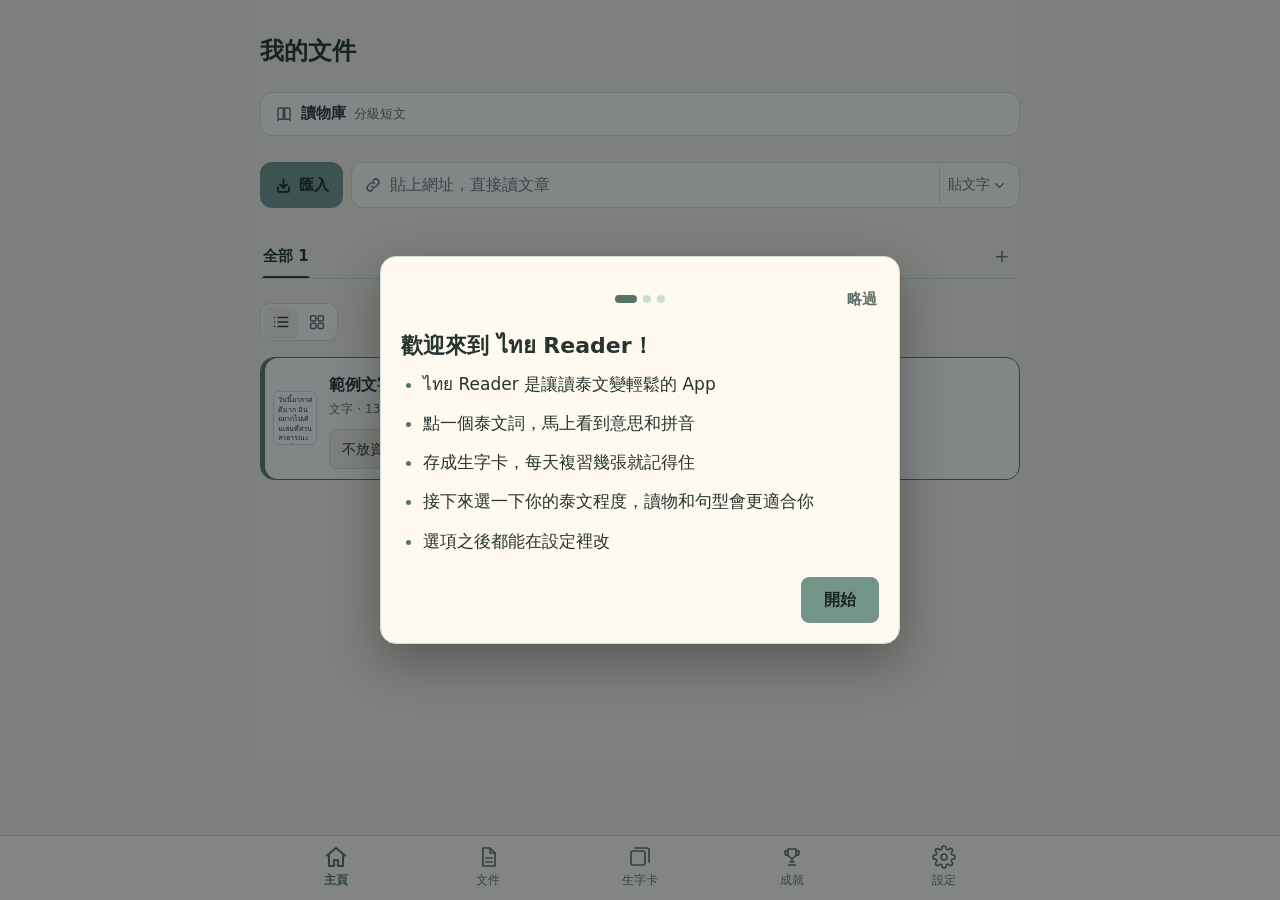
==== index.html @ 7141e009 "1.39.0: karan-aware word splitting, two-tap split fixes, immersive reading, Umami usage stats (opt-o" ====
<!doctype html>
<html lang="zh-Hant">
<head>
<meta charset="utf-8">
<meta name="viewport" content="width=device-width, initial-scale=1, viewport-fit=cover">
<meta name="description" content="泰文閱讀：開 PDF 點字查詞、中文詞義、句型說明、筆記與生字卡。">
<meta name="theme-color" content="#f5eedf" media="(prefers-color-scheme: light)">
<meta name="theme-color" content="#1e2125" media="(prefers-color-scheme: dark)">
<meta name="apple-mobile-web-app-capable" content="yes">
<meta name="mobile-web-app-capable" content="yes">
<meta name="apple-mobile-web-app-title" content="ไทย Reader">
<meta name="apple-mobile-web-app-status-bar-style" content="default">
<link rel="manifest" href="manifest.webmanifest">
<link rel="icon" href="icons/icon-192.png" type="image/png">
<link rel="apple-touch-icon" href="icons/apple-touch-icon.png">
<title>ไทย Reader</title>
<link rel="stylesheet" href="https://fonts.googleapis.com/css2?family=Noto+Serif+TC:wght@300;400;700&family=LXGW+WenKai+TC:wght@300;400;700&display=swap">
<script>try{var f0={notosans:'"Noto Sans TC", "PingFang TC", system-ui, sans-serif',notoserif:'"Noto Serif TC", "Songti TC", "PMingLiU", serif',wenkai:'"LXGW WenKai TC", "Kaiti TC", "BiauKai", serif'}[localStorage.getItem('thai-font')];if(f0){document.documentElement.style.setProperty('--ui',f0);}}catch(e){}</script>
<script>try{var t0=localStorage.getItem('thai-theme');if(t0==='light'||t0==='dark'){document.documentElement.setAttribute('data-theme',t0);}}catch(e){}</script>
<script>
(function () {
  var KEY = 'thai-errlog', shown = false;
  function en() { try { return localStorage.getItem('thai-ui-lang') === 'en'; } catch (e) { return false; } }
  function log(kind, msg, src, line) {
    try {
      var a = JSON.parse(localStorage.getItem(KEY) || '[]');
      a.push({ t: Date.now(), k: kind, m: String(msg).slice(0, 300), s: String(src || '').split('/').pop().slice(0, 60), l: line || 0 });
      localStorage.setItem(KEY, JSON.stringify(a.slice(-10)));
    } catch (e) {}
  }
  function banner() {
    if (shown || !document.body) { return; } shown = true;
    var b = document.createElement('div'); b.id = 'bootFail'; b.setAttribute('role', 'alert');
    b.style.cssText = 'position:fixed;left:12px;right:12px;bottom:calc(84px + env(safe-area-inset-bottom));z-index:99999;padding:12px 14px;border-radius:14px;background:#2b2b2b;color:#fff;font:15px/1.5 system-ui,sans-serif;box-shadow:0 6px 24px rgba(0,0,0,.3)';
    var t = document.createElement('div'); t.textContent = en() ? 'The app did not start properly.' : 'App 沒有順利啟動。'; b.appendChild(t);
    var row = document.createElement('div'); row.style.cssText = 'display:flex;gap:8px;margin-top:8px;flex-wrap:wrap';
    function btn(label, fn) { var x = document.createElement('button'); x.type = 'button'; x.textContent = label; x.style.cssText = 'min-height:44px;padding:0 14px;border-radius:12px;border:1px solid #fff;background:transparent;color:#fff;font:inherit'; x.addEventListener('click', fn); row.appendChild(x); return x; }
    btn(en() ? 'Reload' : '重新載入', function () { location.reload(); });
    var cp = btn(en() ? 'Copy error details' : '複製錯誤訊息', function () {
      var txt = ''; try { txt = localStorage.getItem(KEY) || ''; } catch (e) {}
      try { navigator.clipboard.writeText(txt).then(function () { cp.textContent = en() ? 'Copied' : '已複製'; }); } catch (e) { t.textContent = txt.slice(0, 400); }
    });
    b.appendChild(row); document.body.appendChild(b);
  }
  window.addEventListener('error', function (e) {
    if (!e || (e.target && e.target !== window)) { return; }
    log('error', e.message, e.filename, e.lineno);
    if (!window.__thaiBoot) { if (document.body) { banner(); } else { document.addEventListener('DOMContentLoaded', banner); } }
  });
  window.addEventListener('unhandledrejection', function (e) { log('promise', e && e.reason && (e.reason.message || e.reason)); });
  window.addEventListener('load', function () { setTimeout(function () { if (!window.__thaiBoot) { log('boot', 'boot did not finish'); banner(); } }, 6000); });
})();
</script>
<script>
/* 匿名使用統計（Umami，不用 cookie、不記錄個人資料）：只在正式網址、而且沒有在設定裡關掉時載入 */
(function () {
  function statsLoad() {
    try {
      if (location.hostname !== 'thai-reader-enn.pages.dev') { return; }
      if (localStorage.getItem('thai-stats-off') === '1') { return; }
    } catch (e) { return; }
    window.__statsSite = 1;
    if (document.getElementById('umamiJs')) { return; }
    var s = document.createElement('script');
    s.id = 'umamiJs'; s.defer = true; s.src = 'https://cloud.umami.is/script.js';
    s.setAttribute('data-website-id', '535cb22e-a432-4ceb-969a-35850702ff42');
    s.setAttribute('data-domains', 'thai-reader-enn.pages.dev');
    s.setAttribute('data-auto-track', 'false');
    s.setAttribute('data-do-not-track', 'true');
    s.onload = function () { if (window.__umamiReady) { window.__umamiReady(); } };
    document.head.appendChild(s);
  }
  window.__loadStats = statsLoad;
  statsLoad();
})();
</script>
<style>
/* Layout: a sticky tool strip over one fixed-width "page" (640 logical px) that is scaled to fit the screen, so notes keep their place when the iPad rotates. */
:root {
  --bg: #f5eedf;
  --fg: #26332e;
  --muted: #5f6f68;
  --card: #fffaf0;
  --paper: #fffdf7;
  --line: #cfdcd5;
  --accent: #557568;
  --accent-fg: #ffffff;
  --accent-fill: #739488;
  --accent-fill-fg: #1c2622;
  --khaki: #b7cabf;
  --hl: #ffe066;
  --hl-fg: #2a2100;
  --hl-pv: #ffd0a6;
  --ink: #1f4fd1;
  --note: #fff6c2;
  --note-line: #e2cf6a;
  --note-fg: #2a2100;
  --anno: #b42318;
  --anno-line: #e5a39b;
  --c-red: #c62828;
  --c-black: #1a1a1a;
  --c-blue: #1f5fbf;
  --c-green: #2e7d32;
  --c-purple: #7b3fb0;
  --c-orange: #c25a06;
  --ok: #1d7a4d;
  --ok-bg: #dcf1e6;
  --bad: #a3322a;
  --bad-bg: #f8e0dd;
  --ui: "PingFang TC", "Noto Sans TC", "Microsoft JhengHei", system-ui, -apple-system, sans-serif;
  --thai: "Thonburi", "Sukhumvit Set", "Noto Sans Thai", "Leelawadee UI", "Tahoma", system-ui, sans-serif;
}
@media (prefers-color-scheme: dark) {
  :root:not([data-theme="light"]) {
    --bg: #1e2125; --fg: #e8ebef; --muted: #a3abb5; --card: #2a2e33; --paper: #24282c; --line: #3d434a;
    --accent: #bed2e0; --accent-fg: #17191c; --accent-fill: #bed2e0; --accent-fill-fg: #17191c; --khaki: #3e464f; --hl: #e6c200; --hl-fg: #1a1500; --hl-pv: #c7793a;
    --ink: #8fb0ff; --note: #3a3413; --note-line: #6b5d1c; --note-fg: #f5eccb; --anno: #ff9b8f; --anno-line: #7a3a33; --c-red: #ff8a80; --c-black: #f2f2f2; --c-blue: #8ab4ff; --c-green: #7fd389; --c-purple: #c9a2f2; --c-orange: #ffb46b;
    --ok: #62d09a; --ok-bg: #173a2b; --bad: #f08a80; --bad-bg: #3d1a17;
    color-scheme: dark;
  }
}
:root[data-theme="dark"] {
  --bg: #1e2125; --fg: #e8ebef; --muted: #a3abb5; --card: #2a2e33; --paper: #24282c; --line: #3d434a;
  --accent: #bed2e0; --accent-fg: #17191c; --accent-fill: #bed2e0; --accent-fill-fg: #17191c; --khaki: #3e464f; --hl: #e6c200; --hl-fg: #1a1500; --hl-pv: #c7793a;
  --ink: #8fb0ff; --note: #3a3413; --note-line: #6b5d1c; --note-fg: #f5eccb; --anno: #ff9b8f; --anno-line: #7a3a33; --c-red: #ff8a80; --c-black: #f2f2f2; --c-blue: #8ab4ff; --c-green: #7fd389; --c-purple: #c9a2f2; --c-orange: #ffb46b;
  --ok: #62d09a; --ok-bg: #173a2b; --bad: #f08a80; --bad-bg: #3d1a17;
  color-scheme: dark;
}
* { box-sizing: border-box; }
[hidden] { display: none !important; }
body {
  background: var(--bg);
  color: var(--fg);
  font-family: var(--ui);
  font-size: 16px;
  line-height: 1.6;
  padding-block: 20px 40px;
  padding-left: max(16px, env(safe-area-inset-left, 0px));
  padding-right: max(16px, env(safe-area-inset-right, 0px));
}
body::before { content: ""; position: fixed; inset: 0 0 auto; height: env(safe-area-inset-top, 0px); z-index: 10; background: var(--bg); }
main { position: relative; max-width: 760px; margin: 0 auto; display: flex; flex-direction: column; gap: 16px; }
.pop { position: absolute; z-index: 6; width: min(340px, 100%); background: var(--card); border: 1px solid var(--line); border-radius: 12px; padding: 12px 14px; box-shadow: 0 8px 28px rgba(0, 0, 0, 0.18); display: flex; flex-direction: column; gap: 8px; }
.pop .pw { font-family: var(--thai); font-size: 26px; font-weight: 600; line-height: 1.5; padding-right: 40px; }
.pop .pd { color: var(--muted); font-size: 14px; }
.pop .links { display: flex; flex-wrap: wrap; gap: 8px; }
.pop a.ext { display: inline-flex; align-items: center; min-height: 44px; padding: 0 14px; border-radius: 8px; border: 1px solid var(--accent); color: var(--accent); text-decoration: none; font-weight: 600; }
.pop a.ext:focus-visible { outline: 3px solid var(--accent); outline-offset: 2px; }
.pop button.say { min-height: 44px; border-color: var(--accent); color: var(--accent); font-weight: 600; }
.ttsbar { display: flex; flex-wrap: wrap; gap: 8px; align-items: center; }
.ttsbar a.ext { display: inline-flex; align-items: center; min-height: 44px; padding: 0 14px; border-radius: 8px; border: 1px solid var(--accent); color: var(--accent); text-decoration: none; font-weight: 600; }
.ttsbar .toggle[aria-pressed="true"] { border-color: var(--accent); color: var(--accent); font-weight: 600; }
#ttsnote { font-size: 14px; color: var(--muted); }
.pop .sec { border-top: 1px solid var(--line); padding-top: 8px; display: flex; flex-direction: column; gap: 8px; }
.pop .sl2 { font-size: 13px; color: var(--muted); }
.pop .sent { font-family: var(--thai); font-size: 18px; line-height: 1.7; background: var(--bg); border-radius: 8px; padding: 6px 10px; }
.pop .row2 { display: flex; flex-wrap: wrap; gap: 6px; }
.pop .row2 button { min-height: 40px; font-size: 14px; padding: 0 10px; }
.pop button.aibtn { min-height: 44px; background: var(--accent-fill); color: var(--accent-fill-fg); border-color: var(--accent-fill); font-weight: 600; font-size: 15px; }
.pop a.ai { display: inline-flex; align-items: center; min-height: 44px; padding: 0 12px; border-radius: 8px; background: var(--accent-fill); color: var(--accent-fill-fg); text-decoration: none; font-weight: 600; }
.pop .pd { max-height: 240px; overflow-y: auto; }
.pop .head { display: flex; align-items: center; gap: 8px; padding-right: 48px; }
.pop .head .pw { padding-right: 0; }
.pop button.romsmall { min-height: 34px; padding: 0 10px; font-size: 13px; }
.pop .ent { display: flex; flex-direction: column; gap: 2px; }
.pop .ent + .ent { border-top: 1px dashed var(--line); padding-top: 6px; }
.pop .meta { display: flex; flex-wrap: wrap; gap: 8px; align-items: baseline; }
.pop .pos { font-size: 13px; font-weight: 600; color: var(--accent); }
.pop .rom { font-size: 15px; }
.pop .ipa { font-size: 14px; color: var(--muted); }
.pop ol.gl { margin: 2px 0 0; padding-left: 1.3em; font-size: 15px; line-height: 1.5; }
.pop .also { font-size: 14px; }
.pop .also span { font-family: var(--thai); font-size: 16px; }
.pop .credit { font-size: 12px; color: var(--muted); }
.pop .ghead { display: flex; flex-wrap: wrap; align-items: center; justify-content: space-between; gap: 6px; }
.pop .lvchips { display: flex; flex-wrap: wrap; gap: 4px; }
.pop .lv { min-height: 34px; padding: 0 9px; font-size: 13px; }
.pop .lv[aria-pressed="true"] { background: var(--accent-fill); color: var(--accent-fill-fg); border-color: var(--accent-fill); font-weight: 600; }
.pop .glist { display: flex; flex-direction: column; gap: 6px; }
.pop .gcard { border: 1px solid var(--line); border-radius: 8px; background: var(--bg); }
.pop .gcard summary { cursor: pointer; display: flex; flex-wrap: wrap; align-items: baseline; gap: 6px 8px; padding: 8px 10px; min-height: 44px; list-style-position: inside; }
.pop .gname { font-family: var(--thai); font-size: 17px; font-weight: 600; }
.pop .gzh { font-size: 14px; color: var(--muted); }
.pop .gbadge { font-size: 12px; font-weight: 600; padding: 1px 8px; border-radius: 999px; border: 1px solid var(--line); color: var(--muted); }
.pop .gmine { font-size: 12px; font-weight: 600; color: var(--accent); }
.pop .gbody { padding: 0 10px 10px; display: flex; flex-direction: column; gap: 6px; font-size: 14px; line-height: 1.6; }
.pop .gguess b { color: var(--accent); }
.pop .groles, .pop .gsim { margin: 0; padding-left: 1.2em; }
.pop .guse { margin: 0; }
.pop .gex { border-left: 3px solid var(--line); padding-left: 8px; }
.pop .gexrow { display: flex; align-items: center; gap: 6px; }
.pop .gth { font-family: var(--thai); font-size: 17px; }
.pop .gplay { min-height: 32px; width: 32px; padding: 0; font-size: 12px; flex: none; }
.pop .grom { color: var(--muted); font-size: 13px; }
.pop .gsimth { font-family: var(--thai); font-size: 15px; }
.pop .more { min-height: 40px; font-size: 14px; align-self: flex-start; }
.pop textarea.doubt { width: 100%; font-family: var(--ui); font-size: 16px; line-height: 1.5; padding: 6px 10px; color: var(--fg); background: var(--bg); border: 1px solid var(--line); border-radius: 8px; resize: vertical; }
.pop details.fold > summary { cursor: pointer; font-size: 14px; font-weight: 600; color: var(--accent); min-height: 40px; display: flex; align-items: center; }
.pop details.fold[open] > summary { margin-bottom: 4px; }
.settings h2 { font-size: 17px; }
.setrow { display: flex; flex-wrap: wrap; align-items: center; justify-content: space-between; gap: 10px 16px; padding: 10px 0; border-top: 1px solid var(--line); }
.setlabel { flex: 1 1 240px; min-width: 0; font-weight: 600; display: flex; flex-direction: column; gap: 2px; }
.sethelp { font-weight: 400; font-size: 13px; color: var(--muted); }
.seg { display: flex; flex-wrap: wrap; gap: 4px; }
.seg button { min-height: 40px; padding: 0 12px; font-size: 15px; }
.seg button[aria-checked="true"] { background: var(--accent-fill); color: var(--accent-fill-fg); border-color: var(--accent-fill); font-weight: 600; }
.pop .x { position: absolute; top: 8px; right: 8px; width: 40px; min-height: 40px; padding: 0; font-size: 20px; }
h1 { font-size: 24px; line-height: 1.3; margin: 0; text-wrap: balance; }
h2 { font-size: 17px; margin: 0; }
.lead { margin: 4px 0 0; color: var(--muted); }
section { background: var(--card); border: 1px solid var(--line); border-radius: 12px; padding: 16px; display: flex; flex-direction: column; gap: 12px; min-width: 0; }
.label { font-size: 14px; color: var(--muted); }
button { font: inherit; font-size: 16px; min-height: 44px; padding: 0 14px; border-radius: 8px; border: 1px solid var(--line); background: var(--card); color: var(--fg); cursor: pointer; }
button.primary { background: var(--accent-fill); color: var(--accent-fill-fg); border-color: var(--accent-fill); font-weight: 600; }
button:focus-visible, textarea:focus-visible { outline: 3px solid var(--accent); outline-offset: 2px; }
.toolbar { position: sticky; top: env(safe-area-inset-top, 0px); z-index: 5; display: flex; flex-wrap: wrap; gap: 6px; align-items: center; padding: 8px; background: var(--card); border: 1px solid var(--line); border-radius: 12px; }
.toolbar .sep { width: 1px; align-self: stretch; background: var(--line); margin: 0 2px; }
.tool[aria-pressed="true"] { background: var(--accent-fill); color: var(--accent-fill-fg); border-color: var(--accent-fill); font-weight: 600; }
.toggle[aria-pressed="true"] { border-color: var(--accent); color: var(--accent); font-weight: 600; }
#hint { font-size: 14px; color: var(--muted); padding: 0 4px; }
#wrap { position: relative; width: 100%; overflow: hidden; border: 1px solid var(--line); border-radius: 12px; background: var(--paper); }
#page { position: absolute; left: 0; top: 0; width: 640px; transform-origin: 0 0; }
#text { padding: 28px 32px; font-family: var(--thai); font-size: 26px; line-height: 2.1; white-space: pre-wrap; overflow-wrap: anywhere; color: var(--fg); -webkit-touch-callout: none; }
#text mark { background: transparent; color: inherit; border-radius: 3px; }
#text mark.hl { background: var(--hl); color: var(--hl-fg); }
#text mark.pv { background: var(--hl-pv); color: var(--hl-fg); }
#text mark.tapsel { outline: 2px solid var(--accent); outline-offset: 1px; }
#ink { position: absolute; left: 0; top: 0; pointer-events: none; }
#boxes { position: absolute; inset: 0; pointer-events: none; }
#text mark.anno { text-decoration: underline dotted var(--anno); text-decoration-thickness: 2px; text-underline-offset: 7px; }
.note { position: absolute; pointer-events: none; }
#boxes.editing .note { pointer-events: auto; }
.note-text { display: block; font-family: var(--ui); font-size: 16px; line-height: 1.3; color: var(--anno); white-space: pre-wrap; overflow-wrap: anywhere; max-width: 320px; min-width: 1.2em; min-height: 1.3em; padding: 1px 4px; border: 1px dashed transparent; border-radius: 4px; outline: none; -webkit-user-select: text; user-select: text; }
#boxes.editing .note-text:focus { border-style: solid; border-color: var(--line); background: var(--paper); }
#text mark.anno-red { text-decoration-color: var(--c-red); }
#text mark.anno-black { text-decoration-color: var(--c-black); }
#text mark.anno-blue { text-decoration-color: var(--c-blue); }
#text mark.anno-green { text-decoration-color: var(--c-green); }
#text mark.anno-purple { text-decoration-color: var(--c-purple); }
#text mark.anno-orange { text-decoration-color: var(--c-orange); }
.stylebar { flex-basis: 100%; display: flex; flex-wrap: wrap; gap: 6px; align-items: center; padding-top: 8px; border-top: 1px solid var(--line); }
.stylebar .sl { font-size: 13px; color: var(--muted); margin-left: 2px; }
.stylebar .val { min-width: 2.2em; text-align: center; font-variant-numeric: tabular-nums; font-weight: 600; }
.stylebar .sb { padding: 0 12px; }
.stylebar .sb[aria-pressed="true"] { border-color: var(--accent); color: var(--accent); font-weight: 600; }
.stylebar .sw { width: 36px; height: 36px; min-height: 36px; padding: 0; border-radius: 50%; background: var(--sw); border: 3px solid var(--card); box-shadow: 0 0 0 1px var(--line); }
.stylebar .sw[aria-pressed="true"] { box-shadow: 0 0 0 3px var(--accent); }
.stylebar .f-serif { font-family: "Noto Serif TC", "Songti TC", "PMingLiU", serif; }
.stylebar .f-kai { font-family: "LXGW WenKai TC", "Kaiti TC", "BiauKai", "DFKai-SB", serif; }
#boxes.editing .note-text:empty::before { content: "打字"; color: var(--muted); }
.grip, .del { position: absolute; bottom: 100%; margin-bottom: 4px; width: 34px; height: 34px; min-height: 34px; padding: 0; display: none; align-items: center; justify-content: center; border-radius: 8px; border: 1px solid var(--line); background: var(--card); color: var(--muted); font-size: 18px; line-height: 1; }
#boxes.editing .note:focus-within .grip, #boxes.editing .note:focus-within .del, #boxes.editing .note.dragging .grip { display: flex; }
.note.below .grip, .note.below .del { bottom: auto; top: 100%; margin-bottom: 0; margin-top: 4px; }
.grip { left: 0; cursor: move; touch-action: none; }
.del { left: 40px; }
#info { min-height: 2.6em; padding: 8px 12px; border-radius: 8px; background: var(--bg); border: 1px solid var(--line); }
#info .w { font-family: var(--thai); font-size: 22px; font-weight: 600; }
.checks { display: flex; flex-direction: column; gap: 10px; margin: 0; padding: 0; list-style: none; }
.check { display: flex; flex-wrap: wrap; align-items: center; justify-content: space-between; gap: 8px; }
.check > span { min-width: 0; flex: 1 1 260px; }
.check .pair { display: flex; gap: 6px; }
.check button[data-v="成功"][aria-pressed="true"] { background: var(--ok-bg); color: var(--ok); border-color: var(--ok); font-weight: 600; }
.check button[data-v="失敗"][aria-pressed="true"] { background: var(--bad-bg); color: var(--bad); border-color: var(--bad); font-weight: 600; }
textarea.report { width: 100%; font-family: ui-monospace, Menlo, monospace; font-size: 14px; line-height: 1.5; min-height: 260px; padding: 10px 12px; color: var(--fg); background: var(--bg); border: 1px solid var(--line); border-radius: 8px; resize: vertical; }
#input { width: 100%; min-height: 110px; font-family: var(--thai); font-size: 18px; line-height: 1.8; padding: 10px 12px; color: var(--fg); background: var(--bg); border: 1px solid var(--line); border-radius: 8px; resize: vertical; }
details summary { cursor: pointer; font-weight: 600; min-height: 44px; display: flex; align-items: center; }
.btns { display: flex; flex-wrap: wrap; gap: 8px; }

#pdfpages { position: absolute; left: 0; top: 0; width: 640px; }
.pdfpage { position: absolute; left: 0; width: 640px; background: #ffffff; box-shadow: 0 0 0 1px var(--line); overflow: hidden; }
.pdfpage canvas { position: absolute; left: 0; top: 0; width: 100%; height: 100%; }
.pdfpage canvas.pi { pointer-events: none; }
.pdfpage .pnum { position: absolute; right: 6px; bottom: 4px; font-size: 10px; color: #8a96a3; font-family: var(--ui); pointer-events: none; }
#wrap.haspdf { background: var(--bg); }
#text.pdf { position: absolute; left: 0; top: 0; width: 640px; height: 100%; padding: 0; white-space: pre; color: transparent; line-height: 1; font-family: Thonburi, "Sukhumvit Set", "Noto Sans Thai", "Leelawadee UI", Tahoma, sans-serif; -webkit-text-size-adjust: 100%; text-size-adjust: 100%; }
#text.pdf .tl { position: absolute; transform-origin: 0 0; white-space: pre; line-height: 1; }
#text.pdf .sep { font-size: 0; }
#text.pdf mark.hl { background: rgba(255, 205, 0, 0.42); color: transparent; mix-blend-mode: multiply; }
#text.pdf mark.pv { background: rgba(255, 140, 60, 0.4); color: transparent; mix-blend-mode: multiply; }
#text.pdf mark.tapsel { background: rgba(13, 107, 134, 0.12); color: transparent; }
#text.pdf mark.anno { text-underline-offset: 0.18em; text-decoration-thickness: max(1.5px, 0.12em); }
body.showtl #text.pdf { color: rgba(220, 0, 0, 0.55); }
#wrap.haspdf #ink { display: none; }
.filebtn { display: inline-flex; align-items: center; min-height: 44px; padding: 0 16px; border-radius: 8px; background: var(--accent-fill); color: var(--accent-fill-fg); font-weight: 600; cursor: pointer; }
.filebtn:focus-within { outline: 3px solid var(--accent); outline-offset: 2px; }
.vh { position: absolute; width: 1px; height: 1px; overflow: hidden; clip: rect(0 0 0 0); white-space: nowrap; }
.pq { margin: 0; padding-left: 1.2em; font-size: 14px; color: var(--muted); display: flex; flex-direction: column; gap: 4px; }
.modal { position: fixed; inset: 0; z-index: 30; background: rgba(8, 18, 28, 0.5); display: flex; align-items: center; justify-content: center; padding: 16px; }
.mcard { background: var(--card); color: var(--fg); border: 1px solid var(--line); border-radius: 16px; width: 100%; max-width: 520px; max-height: calc(100vh - 32px); overflow-y: auto; padding: 20px; display: flex; flex-direction: column; gap: 10px; box-shadow: 0 18px 50px rgba(0, 0, 0, 0.3); }
.mcard h2 { font-size: 20px; }
.mcard .wnote { font-size: 14px; color: var(--muted); margin: 0; }
.mcard .btns { justify-content: flex-end; padding-top: 6px; }

a.ext.small { display: inline-flex; align-items: center; min-height: 40px; padding: 0 12px; border-radius: 8px; border: 1px solid var(--accent); color: var(--accent); text-decoration: none; font-weight: 600; font-size: 14px; }
a.ext.small:focus-visible { outline: 3px solid var(--accent); outline-offset: 2px; }
.trpanel { display: flex; flex-direction: column; gap: 8px; padding: 12px; border: 1px solid var(--line); border-radius: 12px; background: var(--card); }
.trlist { display: flex; flex-wrap: wrap; gap: 6px; max-height: 260px; overflow-y: auto; }
#translateAll[aria-expanded="true"] { border-color: var(--accent); color: var(--accent); font-weight: 600; }
.pop .zhline { font-size: 16px; line-height: 1.6; }
.pop ol.gl li.enfb { color: var(--muted); }
.pop ol.gl li.enfb::before { content: "（英）"; font-size: 12px; }
.pop .engl { display: block; color: var(--muted); font-size: 13px; }
.pop ol.gl.en2 { color: var(--muted); font-size: 13px; }
.pop .autotag { font-size: 11px; color: var(--muted); border: 1px solid var(--line); border-radius: 999px; padding: 0 6px; }
.ent-person, .ent-box-person { --ec: 219, 39, 119; }
.ent-org, .ent-box-org { --ec: 37, 99, 235; }
.ent-plan, .ent-box-plan { --ec: 22, 145, 74; }
.ent-work, .ent-box-work { --ec: 147, 51, 234; }
.ent-place, .ent-box-place { --ec: 214, 88, 12; }
.ent-foreign, .ent-box-foreign { --ec: 100, 116, 139; }
.ent-other, .ent-box-other { --ec: 13, 148, 136; }
.ent-food, .ent-box-food { --ec: 180, 120, 0; }
.pop .entinfo { font-size: 15px; color: var(--fg); }
.pop .ent-sec .row2 button { min-height: 40px; padding: 0 12px; border-radius: 8px; border: 1px solid var(--accent); background: transparent; color: var(--accent); font-weight: 600; font-size: 14px; }
.pop .nameedit { display: flex; flex-direction: column; gap: 8px; border: 1px solid var(--line); border-radius: 10px; padding: 10px; background: var(--bg); }
.pop .nmrow { display: flex; align-items: center; gap: 6px; }
.pop .nmprev { flex: 1; min-width: 0; text-align: center; font-family: var(--thai); font-size: 21px; font-weight: 600; padding: 4px 8px; border-radius: 8px; background: var(--card); border: 1px dashed var(--accent); overflow-wrap: anywhere; }
.pop .nmadj { min-width: 44px; min-height: 44px; padding: 0 8px; font-weight: 700; }
.pop .nmtypes { flex-wrap: wrap; }
.pop .nmzh { width: 100%; min-height: 40px; font-size: 16px; }
.mynames { list-style: none; margin: 8px 0 0; padding: 0; display: flex; flex-direction: column; gap: 6px; }
.mynames li { display: flex; align-items: center; gap: 8px; flex-wrap: wrap; padding: 6px 8px; border: 1px solid var(--line); border-radius: 10px; background: var(--card); }
.mynames .nmtag { font-size: 12px; font-weight: 700; padding: 1px 8px; border-radius: 999px; color: #fff; background: rgb(var(--ec)); }
.mynames .nmword { font-family: var(--thai); font-size: 18px; }
.mynames .nmnote { color: var(--muted); font-size: 14px; flex: 1; }
.mynames .nmdel { min-height: 36px; padding: 0 12px; }
#text mark.ent:not(.hl):not(.pv) { background: rgba(var(--ec), 0.14); box-shadow: inset 0 -2px 0 rgba(var(--ec), 0.55); }
#text.pdf mark.ent:not(.hl):not(.pv) { background: rgba(var(--ec), 0.16); color: transparent; mix-blend-mode: multiply; box-shadow: inset 0 -1px 0 rgba(var(--ec), 0.7); }
.pop .ent-sec { background: rgba(var(--ec), 0.08); border-top: none; border-radius: 8px; padding: 8px 10px; }
.pop .enthead { display: flex; flex-wrap: wrap; align-items: center; gap: 8px; }
.pop .enttag { font-size: 12px; font-weight: 700; padding: 2px 8px; border-radius: 999px; color: #ffffff; background: rgb(var(--ec)); }
.pop .entname { font-family: var(--thai); font-size: 19px; font-weight: 600; }
.entlegend { display: flex; flex-wrap: wrap; gap: 6px; font-size: 13px; }
.entlegend span { padding: 1px 8px; border-radius: 999px; background: rgba(var(--ec), 0.14); box-shadow: inset 0 -2px 0 rgba(var(--ec), 0.55); }

.cardbtn { margin-left: auto; min-height: 40px; padding: 0 14px; border-radius: 999px; border: 1px solid var(--accent); background: var(--card); color: var(--accent); font-weight: 700; font-size: 14px; }
.cardbtn[aria-pressed="true"] { background: var(--accent-fill); color: var(--accent-fill-fg); }
.pop .head { display: flex; align-items: center; gap: 10px; flex-wrap: wrap; padding-right: 48px; }
.fcard { border: 1px solid var(--line); border-radius: 14px; padding: 18px; display: flex; flex-direction: column; gap: 10px; background: var(--bg); }
.cword { font-family: var(--thai); font-size: 40px; font-weight: 700; line-height: 1.4; }
.csent { margin: 0; font-family: var(--thai); font-size: 18px; line-height: 1.8; color: var(--fg); }
.csent strong { color: var(--accent); }
.cback { border-top: 1px dashed var(--line); padding-top: 10px; display: flex; flex-direction: column; gap: 6px; }
.crom { color: var(--muted); font-size: 15px; }
.cmean { font-size: 20px; font-weight: 600; line-height: 1.5; }
.cmean-en { color: var(--muted); font-size: 14px; }
.csrc { color: var(--muted); font-size: 12px; }
.cans button { flex: 1 1 140px; min-height: 52px; font-size: 17px; }
.cans .cno { border-color: #c2410c; color: #c2410c; }
.cdone { font-weight: 700; margin: 0; }
.clist { list-style: none; margin: 0; padding: 0; display: flex; flex-direction: column; gap: 8px; }
.clist li { border: 1px solid var(--line); border-radius: 10px; padding: 10px 12px; display: grid; grid-template-columns: 1fr auto; gap: 2px 10px; align-items: start; }
.clist .ctop { display: flex; flex-wrap: wrap; align-items: baseline; gap: 8px; grid-column: 1; }
.clist .cw { font-family: var(--thai); font-size: 20px; font-weight: 700; }
.clist .cbox { font-size: 12px; color: var(--muted); }
.clist .cm, .clist .csrc { grid-column: 1; }
.clist .cdel { grid-column: 2; grid-row: 1 / span 3; align-self: center; min-height: 40px; }
.cmy { color: var(--accent); }
.clist .cmyin { grid-column: 1; margin-top: 4px; min-height: 40px; padding: 0 10px; border: 1px solid var(--line); border-radius: 8px; background: var(--bg); color: var(--fg); font-size: 15px; }
.cfolders { display: flex; flex-direction: column; gap: 6px; padding-bottom: 8px; border-bottom: 1px solid var(--line); }
.cfolders .fname { min-height: 44px; padding: 0 10px; border: 1px solid var(--line); border-radius: 8px; background: var(--bg); color: var(--fg); font-size: 16px; flex: 1 1 160px; }
.clist .cmove { grid-column: 1; min-height: 40px; margin-top: 4px; border: 1px solid var(--line); border-radius: 8px; background: var(--bg); color: var(--fg); font-size: 14px; padding: 0 8px; justify-self: start; }
.ankibox { width: 100%; min-height: 120px; font-size: 12px; font-family: ui-monospace, Menlo, monospace; }

.fbbox { display: flex; flex-direction: column; gap: 8px; width: 100%; }
.fbbox textarea { width: 100%; min-height: 110px; padding: 10px; border: 1px solid var(--line); border-radius: 10px; background: var(--bg); color: var(--fg); font: inherit; font-size: 16px; resize: vertical; }
.fbbox textarea:focus-visible { outline: 3px solid var(--accent); outline-offset: 1px; }
.fbck { display: flex; align-items: center; gap: 8px; font-size: 14px; color: var(--muted); min-height: 40px; }
.fbck input { width: 20px; height: 20px; }
.fblist { list-style: none; margin: 0; padding: 0; display: flex; flex-direction: column; gap: 6px; }
.fblist li { border: 1px solid var(--line); border-radius: 8px; padding: 8px 10px; }
.fbmeta { font-size: 12px; color: var(--muted); }
.fbtext { white-space: pre-wrap; font-size: 14px; }
.setrow.fbrow { flex-direction: column; align-items: stretch; }
.setrow.fbrow .setlabel { flex: 0 0 auto; }

.exopt { display: flex; align-items: center; gap: 10px; font-weight: 600; min-height: 44px; flex: 1 1 260px; }
.exopt.sub { font-weight: 400; padding-left: 30px; }
.exopt input { width: 22px; height: 22px; }
.filebtn2 { display: inline-flex; align-items: center; min-height: 44px; padding: 0 16px; border-radius: 8px; border: 1px solid var(--line); background: var(--card); color: var(--fg); cursor: pointer; }
.filebtn2:focus-within { outline: 3px solid var(--accent); outline-offset: 2px; }
.bkconfirm { border: 1px solid var(--bad); background: var(--bad-bg); color: var(--fg); border-radius: 10px; padding: 10px 12px; }
.bkconfirm p { margin: 0 0 8px; }

body { padding-bottom: calc(96px + env(safe-area-inset-bottom, 0px)); }
.view { display: flex; flex-direction: column; gap: 16px; }
section.view, div.view { border: 0; background: transparent; padding: 0; border-radius: 0; box-shadow: none; }
#wrap.haspdf { --ink: #1f4fd1; --anno: #b42318; --anno-line: #e5a39b; --c-red: #c62828; --c-black: #1a1a1a; --c-blue: #1f5fbf; --c-green: #2e7d32; --c-purple: #7b3fb0; --c-orange: #c25a06; --note: #fff6c2; --note-line: #e2cf6a; --note-fg: #2a2100; }
.vhead { display: flex; align-items: center; gap: 10px; min-height: 48px; }
.vhead h1 { font-size: 24px; margin: 0; line-height: 1.3; overflow-wrap: anywhere; }
.vhead .back { min-height: 40px; padding: 0 12px; color: var(--accent); border-color: var(--line); }
.vhead h1 { flex: 1 1 auto; min-width: 0; }
.vhead #openExport { flex: 0 0 auto; min-height: 40px; }
.workbox { display: flex; flex-direction: column; gap: 8px; background: var(--card); border: 1px solid var(--line); border-radius: 14px; padding: 0 0 10px; }
.workbox > .toolbar { border: 0; border-bottom: 1px solid var(--line); border-radius: 14px 14px 0 0; }
.workbox > #hint { padding: 0 12px; }
.workbox > #wrap { margin: 0 10px; }
@media (max-width: 480px) { .workbox > #wrap { margin: 0 4px; } }
.tabbar { position: fixed; left: 0; right: 0; bottom: 0; z-index: 12; background: var(--card); border-top: 1px solid var(--line); padding: 4px max(8px, env(safe-area-inset-right, 0px)) calc(4px + env(safe-area-inset-bottom, 0px)) max(8px, env(safe-area-inset-left, 0px)); }
.tabbar .tabs { display: flex; max-width: 760px; margin: 0 auto; }
.tabbar button { flex: 1; display: flex; flex-direction: column; align-items: center; justify-content: center; gap: 2px; min-height: 56px; border: 0; background: transparent; color: var(--muted); font-size: 12px; padding: 0 4px; position: relative; border-radius: 10px; }
.tabbar button[aria-current="page"] { color: var(--accent); font-weight: 700; }
.tabbar button[aria-current="page"] svg { stroke-width: 2.2; }
.tabbar svg { width: 24px; height: 24px; fill: none; stroke: currentColor; stroke-width: 1.7; stroke-linecap: round; stroke-linejoin: round; }
.tabbadge { position: absolute; top: 4px; left: calc(50% + 6px); background: #c62828; color: #ffffff; border-radius: 999px; font-size: 11px; font-weight: 700; min-width: 18px; padding: 0 5px; line-height: 18px; }
.homeadd { display: flex; flex-wrap: wrap; gap: 8px; }
.pastebox { display: flex; flex-direction: column; gap: 8px; padding: 12px; border: 1px solid var(--line); border-radius: 12px; background: var(--card); }
.pastebox input { min-height: 44px; padding: 0 10px; border: 1px solid var(--line); border-radius: 8px; background: var(--bg); color: var(--fg); font-size: 16px; }
.doclist { list-style: none; margin: 0; padding: 0; display: flex; flex-direction: column; gap: 8px; }
.doccard { display: grid; grid-template-columns: auto 1fr; gap: 6px 12px; align-items: center; padding: 10px 12px; border: 1px solid var(--line); border-radius: 14px; background: var(--card); }
.doccard.current { border-color: var(--accent); box-shadow: inset 4px 0 0 var(--accent); }
.dicon { width: 44px; height: 54px; border-radius: 6px; display: flex; align-items: center; justify-content: center; font-size: 12px; font-weight: 800; color: var(--accent-fg); background: var(--accent); grid-row: span 2; }
.dicon.text { background: var(--khaki); color: var(--fg); font-size: 18px; }
.dopen { display: flex; flex-direction: column; align-items: flex-start; gap: 2px; text-align: left; border: 0; background: transparent; padding: 4px 0; min-height: 44px; }
.dname { font-weight: 700; font-size: 16px; overflow-wrap: anywhere; color: var(--fg); }
.dmeta { font-size: 12px; color: var(--muted); }
.dside { display: flex; flex-wrap: wrap; gap: 6px; grid-column: 2; }
.dside .cmove { min-height: 40px; border: 1px solid var(--line); border-radius: 8px; background: var(--bg); color: var(--fg); font-size: 14px; padding: 0 8px; }
.dside .cdel { min-height: 40px; font-size: 14px; }
.docempty { text-align: center; padding: 48px 16px; color: var(--muted); display: flex; flex-direction: column; align-items: center; gap: 12px; border: 1px dashed var(--line); border-radius: 14px; }
button.speaking, .pop button.say.speaking { background: var(--accent-fill); color: var(--accent-fill-fg); border-color: var(--accent-fill); font-weight: 700; }\n.testtools > summary { cursor: pointer; font-weight: 700; min-height: 44px; display: flex; align-items: center; }
#view-cards .cardbody, #view-cards .cfolders { background: transparent; }
@media (max-width: 480px) { .tabbar button { font-size: 11px; } .vhead h1 { font-size: 20px; } }
.ocrbox { margin-top: 6px; display: flex; flex-direction: column; gap: 8px; }
#docpages { list-style: none; margin: 0; padding: 0; font-size: 14px; color: var(--fg); }
#docpages li { margin: 0; }
.ocrbox p { margin: 0; font-size: 14px; color: var(--fg); line-height: 1.6; }
.ocrbox .btns { margin: 0; }

/* ---------- 按鈕外觀整理 ---------- */
.seg { gap: 6px; }
.seg button { min-height: 36px; padding: 0 14px; font-size: 14px; border-radius: 999px; }
/* 資料夾列：分類和「＋ 新資料夾」排在同一行 */
#homeFolders, #cardFolders { display: flex; flex-direction: row; flex-wrap: wrap; align-items: center; gap: 6px; margin: 4px 0 10px; }
#homeFolders > .label, #cardFolders > .label { flex-basis: 100%; margin-top: 4px; }
#homeFolders > .seg, #cardFolders > .seg, #homeFolders > .frow, #cardFolders > .frow { display: contents; }
#homeFolders .frow > button, #cardFolders .frow > button { min-height: 36px; padding: 0 14px; font-size: 14px; border-radius: 999px; }
#homeFolders .frow > button:first-child, #cardFolders .frow > button:first-child { border-style: dashed; background: transparent; color: var(--muted); }
#homeFolders .frow > input.fname, #cardFolders .frow > input.fname { min-height: 36px; border-radius: 999px; padding: 0 14px; flex: 1 1 160px; max-width: 280px; }
/* 生字卡的「複習／全部清單」：做成一個切換鈕 */
#cardTabs { display: inline-flex; gap: 0; padding: 3px; border: 1px solid var(--line); border-radius: 999px; background: var(--card); margin: 14px 0 6px; }
#cardTabs button { border: 0; background: transparent; min-height: 34px; padding: 0 18px; }
#cardTabs button[aria-checked="true"] { background: var(--accent-fill); color: var(--accent-fill-fg); }
/* 筆記工具列：維持一排，太窄時可以左右滑，不會只剩一顆掉到下一排 */
.workbox .toolbar { flex-wrap: nowrap; overflow-x: auto; -webkit-overflow-scrolling: touch; scrollbar-width: none; }
.workbox .toolbar::-webkit-scrollbar { display: none; }
.workbox .toolbar > * { flex: 0 0 auto; }
/* 查詞視窗：按鈕排成整齊的格子 */
.pop .links { display: grid; grid-template-columns: 1fr 1fr; gap: 8px; }
.pop .links > * { width: 100%; box-sizing: border-box; display: inline-flex; align-items: center; justify-content: center; text-align: center; min-height: 40px; padding: 0 8px; font-size: 14px; border-radius: 10px; }
.pop .links > :last-child:nth-child(odd) { grid-column: 1 / -1; }
.pop .ent-sec .row2 { display: grid; grid-auto-flow: column; grid-auto-columns: 1fr; gap: 6px; }
.pop .ent-sec .row2 > * { width: 100%; box-sizing: border-box; display: inline-flex; align-items: center; justify-content: center; text-align: center; min-height: 38px; padding: 0 6px; font-size: 14px; border-radius: 10px; }

/* ---------- 資料夾、縮圖、文件資訊、使用說明 ---------- */
#homeFolders .frow > button.fadd, #cardFolders .frow > button.fadd { border: 1px dashed var(--accent); color: var(--accent); background: transparent; }
.fbar { display: flex; align-items: center; flex-wrap: wrap; gap: 8px; margin: 8px 0 4px; padding: 8px 12px; border-radius: 12px; background: var(--card); border: 1px solid var(--line); }
.fbar[hidden] { display: none; }
#cardFolders > .fbar { flex-basis: 100%; }
.fbar .fbname { font-weight: 700; margin-right: auto; }
.fbar button { min-height: 34px; padding: 0 12px; font-size: 14px; border-radius: 999px; }
.fbar .frow { display: flex; flex: 1; gap: 8px; margin: 0; }
.fbar .frow input.fname { flex: 1 1 160px; min-height: 34px; border-radius: 999px; padding: 0 12px; }
.dicon.thumb { padding: 0; overflow: hidden; background: #ffffff; border: 1px solid var(--line); }
.dicon.thumb img { width: 100%; height: 100%; object-fit: cover; object-position: top; display: block; }
.dicon.textprev { background: var(--paper); color: var(--fg); border: 1px solid var(--line); font-family: var(--thai); font-size: 7px; line-height: 1.35; font-weight: 400; padding: 4px; align-items: flex-start; justify-content: flex-start; text-align: left; overflow: hidden; word-break: break-all; }
#docsec { display: flex; flex-direction: row; flex-wrap: wrap; align-items: center; gap: 4px 12px; padding: 8px 12px; }
#docsec[hidden] { display: none; }
#docsec #docpages { flex: 0 0 auto; font-size: 14px; }
#docsec #docstatus { flex: 1 1 100%; margin: 0; }
#docsec .ocrbox { flex: 1 1 280px; flex-direction: row; align-items: center; gap: 10px; margin: 0; }
#docsec .ocrbox[hidden] { display: none; }
#docsec #ocrmsg { flex: 1; font-size: 13px; color: var(--muted); }
#docsec .ocrbox .btns { flex: 0 0 auto; flex-wrap: nowrap; }
#docsec .ocrbox button { min-height: 34px; padding: 0 12px; font-size: 14px; border-radius: 999px; }
.helphead { display: flex; align-items: center; justify-content: space-between; }
.helphead h2 { margin: 0; }
.helphead button { min-width: 44px; min-height: 44px; font-size: 20px; border-radius: 999px; }
.helptabs { display: flex; flex-wrap: wrap; gap: 6px; margin: 10px 0; }
.helptabs button { min-height: 34px; padding: 0 12px; font-size: 14px; border-radius: 999px; }
.helptabs button[aria-selected="true"] { background: var(--accent-fill); color: var(--accent-fill-fg); border-color: var(--accent-fill); font-weight: 600; }
.helpbody .hlist { list-style: none; margin: 0; padding: 0; display: flex; flex-direction: column; gap: 8px; }
.helpbody .hrow { width: 100%; display: flex; align-items: center; gap: 14px; padding: 12px 14px; border-radius: 14px; border: 1px solid var(--line); background: var(--bg); text-align: left; color: var(--fg); font: inherit; min-height: 64px; }
.helpbody .hrow:active { transform: scale(.99); }
.helpbody .hnum { flex: 0 0 28px; height: 28px; border-radius: 999px; background: var(--accent-fill); color: var(--accent-fill-fg); font-weight: 800; display: flex; align-items: center; justify-content: center; font-size: 15px; }
.helpbody .htext { flex: 1; display: flex; flex-direction: column; gap: 2px; min-width: 0; }
.helpbody .htitle { font-weight: 800; font-size: 17px; line-height: 1.4; }
.helpbody .hdesc { font-size: 15px; line-height: 1.9; color: var(--muted); }
.helpbody .hgo { flex: 0 0 auto; font-size: 26px; line-height: 1; color: var(--muted); }
.hchip { display: inline-block; margin: 0 3px; padding: 0 10px; border: 1px solid var(--accent); border-radius: 999px; color: var(--accent); font-weight: 700; font-size: 14px; line-height: 1.7; white-space: nowrap; background: var(--card); }
.helpcard { max-width: 640px; max-height: 88vh; display: flex; flex-direction: column; }
.helpbody { overflow-y: auto; -webkit-overflow-scrolling: touch; flex: 1; min-height: 0; padding-right: 2px; }
/* 跳出的說明卡 */
.hdlayer { position: fixed; inset: 0; z-index: 1200; display: flex; align-items: center; justify-content: center; padding: 20px; background: rgba(16, 22, 20, .55); -webkit-backdrop-filter: blur(10px); backdrop-filter: blur(10px); animation: hdfade .18s ease-out; }
.hdlayer[hidden] { display: none; }
@keyframes hdfade { from { opacity: 0; } to { opacity: 1; } }
@keyframes hdpop { from { opacity: 0; transform: translateY(12px) scale(.98); } to { opacity: 1; transform: none; } }
.hdcard { width: 100%; max-width: 720px; max-height: calc(100vh - 40px); display: flex; flex-direction: column; background: var(--card); color: var(--fg); border-radius: 22px; box-shadow: 0 30px 80px rgba(0, 0, 0, .35), 0 2px 8px rgba(0, 0, 0, .12); overflow: hidden; animation: hdpop .22s cubic-bezier(.2, .8, .2, 1); }
.hdbar { display: flex; align-items: center; justify-content: space-between; padding: 12px 14px 8px; }
.hdback { border: 0; background: transparent; color: var(--accent); font-weight: 700; font-size: 16px; min-height: 40px; padding: 0 6px; }
.hdkicker { font-size: 13px; color: var(--muted); letter-spacing: .02em; }
.hdscroll { overflow-y: auto; -webkit-overflow-scrolling: touch; padding: 0 22px 18px; flex: 1; min-height: 0; }
.hdfig { margin: 4px 0 18px; padding: 22px; border-radius: 18px; background: linear-gradient(145deg, #e9efe9 0%, #f6f1e4 100%); display: flex; align-items: center; justify-content: center; min-height: 120px; }
.hdfig[hidden] { display: none; }
.hdfig img { display: block; max-width: 100%; max-height: 46vh; width: auto; height: auto; border-radius: 12px; box-shadow: 0 18px 40px rgba(38, 51, 46, .18), 0 2px 6px rgba(38, 51, 46, .10); opacity: 0; transition: opacity .2s; }
.hdfig.ready img { opacity: 1; }
.hdtitle { margin: 0 0 4px; font-size: 22px; font-weight: 800; }
.hdline { margin: 0 0 14px; font-size: 16px; line-height: 1.9; color: var(--muted); }
.hdsteps { margin: 0; padding-left: 22px; display: flex; flex-direction: column; gap: 8px; font-size: 16px; line-height: 1.85; }
.hdtip { margin: 16px 0 0; padding: 10px 14px; border-radius: 12px; background: rgba(224, 122, 47, .10); border-left: 4px solid #e07a2f; font-size: 15px; line-height: 1.7; }
.hdtip::before { content: '小提醒　'; font-weight: 800; color: #c4651f; }
.hdnav { display: flex; gap: 10px; padding: 12px 16px 16px; border-top: 1px solid var(--line); }
.hdnav button { flex: 1; min-height: 44px; border-radius: 12px; font-size: 15px; }
.hdnav button:disabled { opacity: .4; }
:root[data-theme="dark"] .hdfig { background: linear-gradient(145deg, #30353b 0%, #25292e 100%); }
@media (prefers-color-scheme: dark) { :root:not([data-theme="light"]) .hdfig { background: linear-gradient(145deg, #30353b 0%, #25292e 100%); } }

/* ---- v1.7 工具區：黏在上方的工具列＋選項列 ---- */
.toolhead { position: sticky; top: env(safe-area-inset-top, 0px); z-index: 7; background: var(--card); border-bottom: 1px solid var(--line); border-radius: 14px 14px 0 0; }
.toolhead .toolbar { position: static; border: 0; border-radius: 0; background: transparent; }
.workbox > .toolhead .toolbar { border: 0; }
.toolbar button:disabled { opacity: .38; cursor: default; }
.subbar { display: flex; flex-wrap: wrap; align-items: center; gap: 6px 14px; padding: 0 10px 8px; }
.subbar:empty { display: none; }
.subbar .stylebar { flex: 1 1 auto; flex-basis: auto; padding-top: 0; border-top: 0; }
.subbar .stylebar .sb, .subbar .stylebar .sw { min-height: 36px; }
.subbar .stylebar .sb { min-height: 36px; padding: 0 10px; font-size: 15px; }
.subbar .stylebar .sw { width: 30px; height: 30px; min-height: 30px; }
.toolopts { display: flex; flex-wrap: wrap; align-items: center; gap: 6px; }
.toolopts[hidden], .stylebar[hidden], .viewbar[hidden] { display: none !important; }
.toolopts .ol, .stylebar .sl { font-size: 13px; color: var(--muted); margin: 0 2px 0 6px; }
.toolopts .ol:first-child { margin-left: 0; }
.sw2 { position: relative; width: 30px; height: 30px; min-height: 30px; padding: 0; border-radius: 50%; background: var(--sw); border: 3px solid var(--card); box-shadow: 0 0 0 1px var(--line); flex: 0 0 auto; cursor: pointer; }
.sw2[aria-pressed="true"], .sw2.on, .stylebar .sw.custom.on { box-shadow: 0 0 0 3px var(--accent); }
.sw2.custom, .stylebar .sw.custom { background: conic-gradient(from 0deg, #ff5f5f, #ffd400, #4fd18b, #4fb3ff, #b07bff, #ff5fb0, #ff5f5f); display: inline-flex; align-items: center; justify-content: center; }
.sw2.custom::after, .stylebar .sw.custom::after { content: ""; width: 14px; height: 14px; border-radius: 50%; background: var(--sw); border: 2px solid var(--card); }
.sw2.custom input, .stylebar .sw.custom input { position: absolute; inset: 0; width: 100%; height: 100%; opacity: 0; cursor: pointer; border: 0; padding: 0; }
.stylebar .sw.custom { position: relative; width: 30px; height: 30px; min-height: 30px; padding: 0; border-radius: 50%; border: 3px solid var(--card); box-shadow: 0 0 0 1px var(--line); }
.toolopts .ob { min-height: 34px; padding: 0 12px; font-size: 14px; border-radius: 999px; display: inline-flex; align-items: center; gap: 6px; }
.toolopts .ob[aria-pressed="true"] { border-color: var(--accent); color: var(--accent); font-weight: 600; box-shadow: inset 0 0 0 1px var(--accent); }
.toolopts .ob-full::before { content: ""; width: 16px; height: 12px; border-radius: 3px; background: var(--sw); opacity: .75; }
.toolopts .ob-under::before { content: ""; width: 16px; height: 12px; border-bottom: 4px solid var(--sw); }
.toolopts .odot { display: inline-block; border-radius: 50%; flex: 0 0 auto; }

/* 自訂顏色的螢光筆、底線樣式 */
#text mark.hl.hlc { background: var(--hlc); color: inherit; }
#text mark.hl.hlu { background: linear-gradient(transparent 70%, var(--hlu, rgba(255, 200, 0, .85)) 70%); color: inherit; }
#text.pdf mark.hl.hlc { background: var(--hlc); color: transparent; }
#text.pdf mark.hl.hlu { background: linear-gradient(transparent 72%, var(--hlu, rgba(255, 200, 0, .85)) 72%); color: transparent; }
#text mark.anno-custom { text-decoration-color: var(--ac); }

/* ---- 顯示比例、翻頁 ---- */
.viewbar { position: relative; margin-left: auto; display: flex; align-items: center; gap: 4px; }
.viewbar button { min-height: 34px; font-size: 14px; border-radius: 999px; padding: 0 12px; }
.viewbar .vb-zoom { font-variant-numeric: tabular-nums; }
.viewbar .vb-arrow { width: 34px; padding: 0; font-size: 20px; line-height: 1; }
.viewbar .vb-page { min-width: 74px; font-variant-numeric: tabular-nums; border-color: transparent; background: transparent; }
.viewbar .vb-sep { width: 1px; height: 22px; background: var(--line); margin: 0 4px; }
.viewbar .vb-input { width: 74px; min-height: 34px; font-size: 16px; text-align: center; border-radius: 999px; border: 1px solid var(--accent); background: var(--bg); color: var(--fg); }
.vb-menu { position: absolute; top: calc(100% + 6px); right: 0; z-index: 20; min-width: 200px; background: var(--card); border: 1px solid var(--line); border-radius: 14px; padding: 6px; box-shadow: 0 12px 32px rgba(0, 0, 0, .18); display: flex; flex-direction: column; }
.vb-menu .vm-h { font-size: 12px; color: var(--muted); padding: 8px 10px 4px; }
.vb-menu button { min-height: 40px; border: 0; background: transparent; text-align: left; border-radius: 10px; padding: 0 10px 0 32px; position: relative; font-size: 15px; }
.vb-menu button[aria-checked="true"] { color: var(--accent); font-weight: 600; }
.vb-menu button[aria-checked="true"]::before { content: "✓"; position: absolute; left: 10px; }
.vb-menu button:hover { background: var(--bg); }

/* ---- 選取一段直接翻譯 ---- */
.selpop { position: fixed; left: 50%; bottom: calc(80px + env(safe-area-inset-bottom, 0px)); transform: translateX(-50%); z-index: 40; width: min(560px, calc(100% - 24px)); max-height: 60vh; overflow: auto; background: var(--card); border: 1px solid var(--line); border-radius: 16px; padding: 12px 16px 14px; box-shadow: 0 16px 40px rgba(0, 0, 0, .22); display: flex; flex-direction: column; gap: 8px; }
.selpop[hidden] { display: none; }
.selpop .sp-head { display: flex; align-items: center; justify-content: space-between; }
.selpop .sp-k { font-size: 13px; color: var(--muted); }
.selpop .sp-x { min-height: 36px; width: 36px; padding: 0; border-radius: 50%; font-size: 20px; }
.selpop .sp-th { font-family: var(--thai); font-size: 19px; line-height: 1.6; }
.selpop .sp-tr { font-size: 17px; line-height: 1.6; padding: 8px 12px; border-radius: 10px; background: var(--bg); }
.selpop .sp-tr.loading { color: var(--muted); }
.selpop .sp-tr.err { color: var(--muted); font-size: 15px; }
.selpop .sp-btns { display: flex; flex-wrap: wrap; gap: 6px; align-items: center; }
.selpop .sp-btns button { min-height: 38px; font-size: 15px; border-radius: 999px; }
.selpop .sp-btns .ext { margin-left: auto; font-size: 14px; }
#text mark.tapsel.pv, #text mark.pv { border-radius: 2px; }
#wrap { -webkit-user-select: none; user-select: none; }
#wrap .note-text { -webkit-user-select: text; user-select: text; }

.workbox > #wrap { width: auto; align-self: stretch; }
/* ---- 文件資訊：不要外框，只留一行字＋圓形按鈕 ---- */
#docsec { background: transparent; border: 0; box-shadow: none; padding: 0 4px; gap: 4px 12px; }
#docsec #docpages { color: var(--muted); }
#docsec #docpages li { border: 0; background: transparent; padding: 0; }
#docsec .ocrbox { background: transparent; border: 0; padding: 0; }

/* ---- v1.8 圖示按鈕 ---- */
.iconbtn { display: inline-flex; align-items: center; justify-content: center; width: 44px; min-width: 44px; height: 44px; min-height: 44px; padding: 0; border-radius: 50%; }
.iconbtn svg { width: 22px; height: 22px; display: block; }
.vh-acts { display: flex; align-items: center; gap: 8px; flex: 0 0 auto; }
.vh-acts .iconbtn { width: 40px; min-width: 40px; height: 40px; min-height: 40px; color: var(--accent); }
.vh-acts .iconbtn[hidden] { display: none; }
.toolbar .iconbtn { border-radius: 12px; width: 48px; min-width: 48px; }
.toolbar .iconbtn svg { width: 24px; height: 24px; }

/* ---- 朗讀列 ---- */
.ttsbar { flex-wrap: nowrap; gap: 10px; }
.ttsbar #slow { flex: 0 0 auto; }
.ttsbar #translateAll { flex: 0 0 auto; margin-left: auto; }
.ttsbar #ttsnote:empty { display: none; }
.ttsbar #ttsnote { flex-basis: 100%; font-size: 13px; color: var(--muted); }
.ttsbar:has(#ttsnote:not(:empty)) { flex-wrap: wrap; }
.player { flex: 1 1 auto; min-width: 0; display: flex; align-items: center; gap: 10px; min-height: 48px; padding: 0 6px; border: 1px solid var(--line); border-radius: 999px; background: var(--card); }
.player .iconbtn { width: 38px; min-width: 38px; height: 38px; min-height: 38px; border: 0; background: transparent; color: var(--accent); }
.player .iconbtn.play { background: var(--accent-fill); color: var(--accent-fill-fg); }
.player .iconbtn:disabled { opacity: .35; }
.player .iconbtn svg { width: 20px; height: 20px; }
#ttsSeek { --p: 0%; flex: 1 1 auto; min-width: 60px; height: 28px; margin: 0; background: transparent; -webkit-appearance: none; appearance: none; cursor: pointer; }
#ttsSeek::-webkit-slider-runnable-track { height: 6px; border-radius: 3px; background: linear-gradient(to right, var(--accent) var(--p), var(--line) var(--p)); }
#ttsSeek::-moz-range-track { height: 6px; border-radius: 3px; background: linear-gradient(to right, var(--accent) var(--p), var(--line) var(--p)); }
#ttsSeek::-webkit-slider-thumb { -webkit-appearance: none; width: 18px; height: 18px; margin-top: -6px; border-radius: 50%; background: var(--accent); border: 3px solid var(--card); box-shadow: 0 1px 4px rgba(0, 0, 0, .25); }
#ttsSeek::-moz-range-thumb { width: 14px; height: 14px; border-radius: 50%; background: var(--accent); border: 3px solid var(--card); }

/* ---- 我的顏色（文字框） ---- */
.stylebar .sw.custom { background: conic-gradient(from 0deg, #ff5f5f, #ffd400, #4fd18b, #4fb3ff, #b07bff, #ff5fb0, #ff5f5f); }
.stylebar .sw.custom[aria-expanded="true"] { box-shadow: 0 0 0 3px var(--accent); }
.cpop { position: fixed; z-index: 45; background: var(--card); border: 1px solid var(--line); border-radius: 16px; padding: 12px 12px 10px; box-shadow: 0 14px 36px rgba(0, 0, 0, .2); display: flex; flex-direction: column; gap: 10px; }
.cpop[hidden] { display: none; }
.cpop .cp-head { display: flex; align-items: center; gap: 8px; }
.cpop .cp-t { font-weight: 700; font-size: 15px; }
.cpop .cp-n { font-size: 13px; color: var(--muted); flex: 1; font-variant-numeric: tabular-nums; }
.cpop .cp-edit { min-height: 34px; padding: 0 12px; font-size: 14px; border-radius: 999px; }
.cpop .cp-grid { display: grid; grid-template-columns: repeat(auto-fill, 36px); gap: 8px; max-height: 240px; overflow-y: auto; padding: 3px; }
.cpop .cp-sw, .cpop .cp-add { position: relative; width: 36px; height: 36px; min-height: 36px; padding: 0; border-radius: 50%; border: 3px solid var(--card); box-shadow: 0 0 0 1px var(--line); background: var(--sw); cursor: pointer; }
.cpop .cp-sw[aria-pressed="true"] { box-shadow: 0 0 0 3px var(--accent); }
.cpop.editing .cp-sw::after { content: "×"; position: absolute; top: -8px; right: -8px; width: 18px; height: 18px; border-radius: 50%; background: #d63b3b; color: #fff; font-size: 14px; line-height: 17px; text-align: center; font-weight: 700; }
.cpop .cp-add { display: inline-flex; align-items: center; justify-content: center; background: var(--bg); box-shadow: 0 0 0 1px var(--line), inset 0 0 0 1px var(--line); color: var(--accent); font-size: 22px; font-weight: 600; }
.cpop .cp-add::before { content: "+"; }
.cpop .cp-add.full { opacity: .35; }
.cpop .cp-add input { position: absolute; inset: 0; width: 100%; height: 100%; opacity: 0; border: 0; padding: 0; cursor: pointer; }
.cpop .cp-note { font-size: 13px; color: var(--muted); }

/* ---- v1.9 工具框：上排（比例｜上一步、下一步、清除）、工具列（Pencil 靠右） ---- */
.toprow { display: flex; align-items: center; gap: 8px; padding: 8px 10px 0; min-height: 42px; }
.toprow .viewbar { margin-left: 0; }
.toprow .vb-menu { left: 0; right: auto; }
.histbtns { margin-left: auto; display: flex; align-items: center; gap: 4px; }
.histbtns .iconbtn { width: 34px; min-width: 34px; height: 34px; min-height: 34px; border-radius: 50%; }
.histbtns .iconbtn svg { width: 18px; height: 18px; }
.histbtns #clear { min-height: 34px; padding: 0 12px; font-size: 14px; border-radius: 999px; margin-left: 4px; }
.workbox .toolbar #pencil { margin-left: auto; }
.subbar:not(:has(> :not([hidden]))) { display: none; }
.subbar { padding-top: 0; }
/* 朗讀進度條：不要外框 */
.player { border: 0; background: transparent; padding: 0; min-height: 44px; gap: 8px; }
.player .iconbtn:not(.play) { color: var(--muted); }
#ttsSeek::-webkit-slider-runnable-track { height: 4px; border-radius: 2px; }
#ttsSeek::-webkit-slider-thumb { margin-top: -7px; }
.sw2.custom.picked::after { background: var(--sw); }

/* ---- v1.10 工具框：少框線、分段按鈕 ---- */
.toprow { padding: 6px 8px 0; gap: 4px; }
.toprow .viewbar button, .histbtns button { border-color: transparent; background: transparent; }
.toprow .viewbar button:hover, .histbtns button:hover:not(:disabled) { background: var(--bg); }
.toprow .vb-zoom { font-weight: 600; padding: 0 10px; color: var(--fg); }
.toprow .vbz-mode { color: var(--muted); font-weight: 500; }
.toprow .vbz-c { margin-left: 4px; color: var(--muted); font-size: 12px; }
.toprow .vb-arrow { color: var(--accent); }
.toprow .vb-page { min-width: 58px; color: var(--muted); }
.toprow .vb-sep { display: none; }
.histbtns { gap: 2px; }
.histbtns .iconbtn { color: var(--fg); }
.histbtns #clear { display: inline-flex; align-items: center; gap: 6px; color: var(--muted); font-weight: 500; padding: 0 10px; }
.histbtns #clear svg { width: 17px; height: 17px; }
.toolseg { display: inline-flex; gap: 2px; padding: 3px; border-radius: 12px; background: var(--bg); flex: 0 0 auto; }
.workbox .toolbar .toolseg .tool { border: 0; background: transparent; min-height: 38px; padding: 0 16px; border-radius: 9px; font-size: 15px; color: var(--muted); }
.workbox .toolbar .toolseg .tool[aria-pressed="true"] { background: var(--card); color: var(--fg); font-weight: 700; box-shadow: 0 1px 3px rgba(0, 0, 0, .14), 0 0 0 1px var(--line); }
.workbox .toolbar { padding: 6px 8px 8px; gap: 10px; align-items: center; }
.workbox .toolbar #pencil { border: 0; background: transparent; display: inline-flex; align-items: center; gap: 8px; font-size: 14px; color: var(--muted); font-weight: 500; padding: 0 4px; min-height: 38px; }
.workbox .toolbar #pencil::after { content: ""; flex: 0 0 auto; width: 38px; height: 22px; border-radius: 11px; background: var(--line) radial-gradient(circle at 11px 50%, #fff 8px, transparent 8.6px); transition: background .15s; }
.workbox .toolbar #pencil[aria-pressed="true"] { color: var(--fg); }
.workbox .toolbar #pencil[aria-pressed="true"]::after { background: var(--accent-fill) radial-gradient(circle at 27px 50%, #fff 8px, transparent 8.6px); }
.toolopts .ob, .subbar .stylebar .sb { border-color: transparent; background: var(--bg); }
.toolopts .ob[aria-pressed="true"], .subbar .stylebar .sb[aria-pressed="true"] { background: var(--card); box-shadow: 0 0 0 1.5px var(--accent); color: var(--accent); }
.subbar .stylebar .sb { min-height: 34px; border-radius: 999px; }
.toolopts .ob { min-height: 34px; }
/* 朗讀：播放鍵小一點 */
.player .iconbtn.play { width: 32px; min-width: 32px; height: 32px; min-height: 32px; }
.player .iconbtn.play svg { width: 16px; height: 16px; }
.player .iconbtn:not(.play) { width: 32px; min-width: 32px; height: 32px; min-height: 32px; }
.player .iconbtn:not(.play) svg { width: 15px; height: 15px; }
/* 我的顏色：外面三格 */
.cpop .cp-sec { font-size: 13px; font-weight: 600; color: var(--muted); }
.cpop .cp-favs { display: flex; gap: 12px; padding: 2px 3px 8px; border-bottom: 1px solid var(--line); }
.cpop .cp-slot { position: relative; width: 40px; height: 40px; min-height: 40px; padding: 0; border-radius: 50%; background: var(--sw); border: 3px solid var(--card); box-shadow: 0 0 0 1px var(--line); }
.cpop .cp-slot.sel { box-shadow: 0 0 0 3px var(--accent); }
.cpop .cp-slotn { position: absolute; right: -7px; bottom: -7px; width: 18px; height: 18px; border-radius: 50%; background: var(--card); border: 1px solid var(--line); color: var(--muted); font-size: 11px; line-height: 16px; text-align: center; font-weight: 600; }
.cpop.slotting .cp-grid .cp-sw { box-shadow: 0 0 0 1px var(--line), 0 0 0 4px rgba(115, 148, 136, .18); }
/* 字面意思、翻譯 */
.compose { display: flex; flex-wrap: wrap; align-items: baseline; gap: 4px 6px; margin-top: 8px; font-size: 15px; }
.compose .cmp-l, .mtrow .mt-l { flex: 0 0 auto; font-size: 12px; color: var(--muted); border: 1px solid var(--line); border-radius: 999px; padding: 0 8px; line-height: 20px; }
.compose .cmp-part { display: inline-flex; align-items: baseline; gap: 4px; }
.compose .cmp-th { font-family: var(--thai); font-size: 16px; }
.compose .cmp-zh { color: var(--muted); }
.compose .cmp-plus { color: var(--muted); font-size: 13px; }
.mtrow { display: flex; align-items: baseline; gap: 8px; margin-top: 8px; font-size: 16px; font-weight: 600; }
.mtrow.loading .mt-v { color: var(--muted); font-weight: 400; font-size: 14px; }
.mtrow[hidden] { display: none; }

/* ---- 手機：按鈕跟著畫面縮小，不要掉到第二行 ---- */
@media (max-width: 600px) {
  button { font-size: 15px; padding: 0 12px; }
  .homeadd { display: grid; grid-template-columns: repeat(3, minmax(0, 1fr)); gap: 6px; }
  .homeadd > * { justify-content: center; padding: 0 6px; font-size: 14px; white-space: nowrap; min-width: 0; }
  .vhead #openExport { padding: 0 10px; font-size: 14px; }
  .vh-acts { gap: 4px; }
  .ttsbar { gap: 6px; }
  .ttsbar #slow, .ttsbar #translateAll { padding: 0 10px; font-size: 14px; min-height: 40px; }
  .toprow .vbz-mode { display: none; }
  .toprow .vb-page { min-width: 48px; padding: 0 4px; }
  .toprow .vb-arrow { width: 30px; }
  .histbtns #clear .cl-t { display: none; }
  .histbtns #clear { width: 34px; padding: 0; justify-content: center; }
  .workbox .toolbar #pencil { display: none; }
  .workbox .toolbar .toolseg { flex: 1 1 auto; }
  .workbox .toolbar .toolseg .tool { flex: 1 1 0; padding: 0 6px; font-size: 14px; }
  .seg button { padding: 0 11px; font-size: 13.5px; }
  .subbar { gap: 6px 10px; }
  .toolopts .ob { padding: 0 10px; }
  .subbar { flex-wrap: nowrap; padding-left: 8px; padding-right: 8px; }
  .subbar .stylebar, .subbar .toolopts { flex-wrap: nowrap; overflow-x: auto; scrollbar-width: none; -webkit-overflow-scrolling: touch; padding: 3px 2px 4px; }
  .subbar .stylebar::-webkit-scrollbar, .subbar .toolopts::-webkit-scrollbar { display: none; }
  .subbar .stylebar > *, .subbar .toolopts > * { flex: 0 0 auto; }
  .subbar .stylebar, .subbar .toolopts { -webkit-mask-image: linear-gradient(to right, #000 85%, transparent); mask-image: linear-gradient(to right, #000 85%, transparent); }
  #fontGroup { display: grid; grid-template-columns: repeat(2, minmax(0, 1fr)); }
}
@media (max-width: 380px) {
  .homeadd > * { font-size: 13px; }
  .ttsbar #slow, .ttsbar #translateAll { padding: 0 8px; font-size: 13px; }
}

/* ---- v1.11 朗讀：播放鍵不要圓底 ---- */
.player .iconbtn.play { background: transparent; color: var(--accent); width: 34px; min-width: 34px; height: 34px; min-height: 34px; }
.player .iconbtn.play svg { width: 22px; height: 22px; }
.player .iconbtn.play:hover { background: var(--bg); }
/* 查詞視窗：小按鈕一排，外部字典變成文字連結 */
.pop .links { display: flex; flex-wrap: wrap; gap: 6px; }
.pop .links > * { width: auto; min-height: 34px; padding: 0 12px; font-size: 14px; border-radius: 999px; display: inline-flex; align-items: center; gap: 5px; grid-column: auto !important; }
.pop .links > * svg { width: 16px; height: 16px; flex: 0 0 auto; }
.pop .extlinks { display: flex; flex-wrap: wrap; align-items: baseline; gap: 4px 12px; font-size: 13px; color: var(--muted); margin-top: -2px; }
.pop .extlinks a.ext { font-size: 13px; min-height: 0; padding: 0; border: 0; background: none; }
/* 外面的三個顏色：選中的那個下面有小箭頭，提示「再點一次可以換」 */
.sw2.fav, .stylebar .sw.fav { position: relative; }
.sw2.fav[aria-pressed="true"]::after, .stylebar .sw.fav[aria-pressed="true"]::after { content: ""; position: absolute; left: 50%; bottom: -9px; transform: translateX(-50%); border: 4px solid transparent; border-top-color: var(--accent); }
.cpop::before { content: ""; position: absolute; top: -7px; left: var(--arrow, 50%); transform: translateX(-50%) rotate(45deg); width: 12px; height: 12px; background: var(--card); border-left: 1px solid var(--line); border-top: 1px solid var(--line); }
.cpop .cp-cur { width: 22px; height: 22px; border-radius: 50%; background: var(--sw); box-shadow: 0 0 0 1px var(--line); flex: 0 0 auto; }
.cpop .cp-n { font-size: 12px; }

/* ---- 跟讀標示 ---- */
#text mark.reading { background: color-mix(in srgb, var(--accent) 28%, transparent); color: inherit; border-radius: 3px; box-shadow: 0 0 0 2px color-mix(in srgb, var(--accent) 28%, transparent); }
#text mark.readword { background: color-mix(in srgb, var(--accent) 45%, transparent); color: inherit; }
#text.pdf mark.reading, #text.pdf mark.readword { color: transparent; mix-blend-mode: multiply; }

/* ---- 生字卡 ---- */
.rprog { display: flex; align-items: center; gap: 10px; margin: 6px 0 10px; }
.rbar { flex: 1; height: 6px; border-radius: 3px; background: var(--line); overflow: hidden; }
.rbar span { display: block; height: 100%; background: var(--accent-fill); border-radius: 3px; transition: width .2s; }
.rnum { font-size: 13px; color: var(--muted); font-variant-numeric: tabular-nums; }
.fcard .fctop { display: flex; align-items: center; justify-content: center; gap: 8px; }
.iconbtn.csay { width: 40px; min-width: 40px; height: 40px; min-height: 40px; border: 0; background: var(--bg); color: var(--accent); }
.iconbtn.csay svg { width: 20px; height: 20px; }
.iconbtn.csay.small { width: 30px; min-width: 30px; height: 30px; min-height: 30px; vertical-align: middle; margin-left: 6px; }
.iconbtn.csay.small svg { width: 16px; height: 16px; }
.linkbtn { border: 0; background: none; color: var(--accent); padding: 0; min-height: 32px; font-size: 14px; font-weight: 600; }
.cmy { margin-top: 6px; font-size: 14px; color: var(--muted); }
.btns.cans .wide, .btns .wide { flex: 1 1 auto; min-width: 200px; }
.btns.grades { display: grid; grid-template-columns: repeat(4, minmax(0, 1fr)); gap: 8px; }
.grade { display: flex; flex-direction: column; align-items: center; justify-content: center; gap: 2px; min-height: 56px; padding: 6px 4px; border-radius: 12px; font-weight: 600; }
.grade .gi { font-size: 12px; font-weight: 500; color: var(--muted); }
.grade.g0 { color: #c0392b; } .grade.g1 { color: #b9770e; } .grade.g2 { color: var(--accent); } .grade.g3 { color: #1e8449; }
:root[data-theme="dark"] .grade.g0 { color: #f1948a; } :root[data-theme="dark"] .grade.g1 { color: #f5cba7; } :root[data-theme="dark"] .grade.g3 { color: #82e0aa; }
.qtypes { margin: 4px 0 12px; }
.qcard { text-align: center; }
.qprompt { font-size: 24px; font-weight: 700; padding: 10px 0; }
.iconbtn.qlisten { width: 64px; min-width: 64px; height: 64px; min-height: 64px; margin: 6px auto; border: 0; background: var(--bg); color: var(--accent); }
.iconbtn.qlisten svg { width: 30px; height: 30px; }
.qopts { display: grid; grid-template-columns: repeat(2, minmax(0, 1fr)); gap: 8px; margin-top: 12px; }
.qopt { min-height: 56px; padding: 8px 10px; border-radius: 12px; font-size: 16px; line-height: 1.35; }
.qopt.th { font-family: var(--thai); font-size: 20px; }
.qopt.ok { border-color: #1e8449; background: color-mix(in srgb, #1e8449 14%, var(--card)); color: var(--fg); opacity: 1; }
.qopt.bad { border-color: #c0392b; background: color-mix(in srgb, #c0392b 12%, var(--card)); color: var(--fg); opacity: 1; }
.qopt:disabled { cursor: default; }
.qopt:disabled:not(.ok):not(.bad) { opacity: .55; }
.qfb { margin-top: 12px; font-weight: 700; }
.qfb.ok { color: #1e8449; } .qfb.bad { color: #c0392b; }
.qfb .cw { font-family: var(--thai); font-size: 20px; margin-left: 4px; }
.qdone { text-align: center; padding: 10px 0; }
.qscore { font-size: 44px; font-weight: 800; color: var(--accent); }
.qwrong { list-style: none; padding: 0; margin: 10px auto; max-width: 420px; text-align: left; display: flex; flex-direction: column; gap: 6px; }
.qwrong li { display: flex; gap: 10px; align-items: baseline; padding: 8px 12px; border: 1px solid var(--line); border-radius: 10px; background: var(--card); }
.qwrong .cw { font-family: var(--thai); font-size: 19px; }
.clist2 { list-style: none; margin: 10px 0 0; padding: 0; border: 1px solid var(--line); border-radius: 14px; background: var(--card); overflow: hidden; }
.clist2 li + li { border-top: 1px solid var(--line); }
.crow { width: 100%; display: flex; align-items: center; justify-content: space-between; gap: 12px; border: 0; border-radius: 0; background: transparent; text-align: left; padding: 10px 14px; min-height: 60px; }
.crow:hover { background: var(--bg); }
.crow-l { display: flex; flex-wrap: wrap; align-items: baseline; gap: 2px 10px; min-width: 0; }
.crow-l .cw { font-family: var(--thai); font-size: 21px; }
.crow-l .crom { font-size: 13px; color: var(--muted); }
.crow-l .cm { flex-basis: 100%; font-size: 14px; color: var(--muted); overflow: hidden; text-overflow: ellipsis; white-space: nowrap; }
.crow-r { display: flex; align-items: center; gap: 10px; flex: 0 0 auto; }
.cdots { display: inline-flex; gap: 3px; }
.cdots i { width: 7px; height: 7px; border-radius: 50%; background: var(--line); }
.cdots i.on { background: var(--accent-fill); }
.cdue { font-size: 12px; color: var(--muted); min-width: 56px; text-align: right; }
.crow .chev { color: var(--muted); font-size: 20px; }
@media (max-width: 600px) { .cdue { display: none; } }
/* 單字詳解 */
.cdlayer { position: fixed; inset: 0; z-index: 60; display: flex; align-items: flex-end; justify-content: center; }
.cdlayer[hidden] { display: none; }
.cdback { position: absolute; inset: 0; background: rgba(20, 24, 22, .38); -webkit-backdrop-filter: blur(3px); backdrop-filter: blur(3px); }
.cdsheet { position: relative; width: min(680px, 100%); max-height: min(88vh, 900px); background: var(--card); border-radius: 22px 22px 0 0; box-shadow: 0 -10px 40px rgba(0, 0, 0, .2); display: flex; flex-direction: column; }
@media (min-width: 700px) { .cdlayer { align-items: center; } .cdsheet { border-radius: 22px; } }
.cdx { position: absolute; top: 10px; right: 10px; z-index: 2; width: 40px; min-width: 40px; height: 40px; min-height: 40px; padding: 0; border-radius: 50%; font-size: 22px; border: 0; background: var(--bg); }
.cdscroll { overflow-y: auto; padding: 22px 22px calc(22px + env(safe-area-inset-bottom, 0px)); -webkit-overflow-scrolling: touch; }
.cdhead { display: flex; align-items: center; gap: 10px; padding-right: 44px; }
.cdword { margin: 0; font-family: var(--thai); font-size: 38px; line-height: 1.3; }
.cdrom { color: var(--muted); font-size: 15px; margin-top: 2px; }
.cdsec { margin-top: 18px; padding-top: 14px; border-top: 1px solid var(--line); }
.cdsec h3 { margin: 0 0 8px; font-size: 13px; letter-spacing: .04em; color: var(--muted); }
.cdsec h4 { margin: 14px 0 6px; font-size: 14px; }
.cdpos { margin-bottom: 10px; }
.cdpos-l { display: inline-block; font-size: 12px; font-weight: 700; color: var(--accent); border: 1px solid var(--accent); border-radius: 999px; padding: 0 8px; line-height: 20px; }
.cdsenses { margin: 6px 0 0; padding-left: 22px; display: flex; flex-direction: column; gap: 4px; }
.cdzh { font-size: 17px; margin-right: 8px; }
.cden { font-size: 14px; color: var(--muted); }
.cdmy { width: 100%; box-sizing: border-box; font: inherit; font-size: 16px; padding: 10px 12px; border-radius: 10px; border: 1px solid var(--line); background: var(--bg); color: var(--fg); resize: vertical; }
.cdex { padding: 10px 12px; border-radius: 12px; background: var(--bg); margin-bottom: 8px; }
.cdex-th { display: flex; align-items: flex-start; gap: 6px; }
.cdex-th p { margin: 0; flex: 1; font-family: var(--thai); font-size: 19px; line-height: 1.6; }
.cdex-th .csay.small { margin-left: 0; background: var(--card); }
.cwmark { background: color-mix(in srgb, var(--accent) 22%, transparent); color: inherit; border-radius: 3px; padding: 0 1px; }
.cdex-en { font-size: 14px; color: var(--muted); margin-top: 2px; }
.cdex-foot { display: flex; flex-wrap: wrap; align-items: center; gap: 4px 12px; margin-top: 4px; }
.cdex-src { font-size: 12px; color: var(--muted); }
.cdex .mtrow { margin-top: 0; font-size: 15px; }
.cdmeta p { margin: 0 0 6px; }
body.cdopen { overflow: hidden; }

/* ---- 主頁：方塊排列 ---- */
.homebar { display: flex; align-items: center; justify-content: space-between; gap: 10px; }
.viewtoggle { display: inline-flex; gap: 2px; padding: 3px; border-radius: 10px; background: var(--card); border: 1px solid var(--line); flex: 0 0 auto; }
.viewtoggle button { width: 34px; min-width: 34px; height: 30px; min-height: 30px; padding: 0; border: 0; border-radius: 7px; background: transparent; color: var(--muted); display: inline-flex; align-items: center; justify-content: center; }
.viewtoggle button svg { width: 18px; height: 18px; }
.viewtoggle button[aria-checked="true"] { background: var(--bg); color: var(--fg); box-shadow: 0 1px 2px rgba(0, 0, 0, .12); }
.doccard { position: relative; }
.doccard .dmore { display: none; }
#docList.grid { display: grid; grid-template-columns: repeat(auto-fill, minmax(150px, 1fr)); gap: 16px 14px; }
#docList.grid .doccard { display: flex; flex-direction: column; align-items: stretch; gap: 6px; padding: 0; border: 0; background: transparent; box-shadow: none; }
#docList.grid .doccard.current .dicon { box-shadow: 0 0 0 3px var(--accent); }
#docList.grid .dicon { width: 100%; height: auto; aspect-ratio: 3 / 4; border-radius: 10px; font-size: 22px; cursor: pointer; box-shadow: 0 1px 4px rgba(0, 0, 0, .1); }
#docList.grid .dicon.textprev { font-size: 11px; padding: 10px; line-height: 1.5; }
#docList.grid .dopen { padding: 0 30px 0 2px; min-height: 0; }
#docList.grid .dname { font-size: 14px; font-weight: 600; display: -webkit-box; -webkit-line-clamp: 2; -webkit-box-orient: vertical; overflow: hidden; line-height: 1.35; }
#docList.grid .dmeta { font-size: 12px; }
#docList.grid .dside { display: none; }
#docList.grid .dmore { display: inline-flex; position: absolute; right: -4px; bottom: 18px; width: 32px; min-width: 32px; height: 32px; min-height: 32px; padding: 0; border: 0; border-radius: 50%; background: transparent; color: var(--muted); align-items: center; justify-content: center; }
#docList.grid .dmore svg { width: 18px; height: 18px; }
#docList.grid .doccard.menu .dside { display: flex; flex-direction: column; position: absolute; right: 0; bottom: 54px; z-index: 5; background: var(--card); border: 1px solid var(--line); border-radius: 12px; padding: 8px; box-shadow: 0 10px 28px rgba(0, 0, 0, .18); width: 180px; }
@media (max-width: 600px) { #docList.grid { grid-template-columns: repeat(2, minmax(0, 1fr)); } }
#docList.grid .dicon.thumb img { object-fit: contain; background: #fff; }
.cdsheet section.cdsec { border: 0; border-top: 1px solid var(--line); border-radius: 0; background: none; box-shadow: none; padding: 14px 0 0; margin: 16px 0 0; }
.btns.cans { margin-top: 12px; }
.qfb { margin-bottom: 10px; }
#cardbody .fcard { margin-bottom: 4px; }

/* ---- v1.12 聲調 ---- */
.tonesec { margin-top: 8px; }
.tsyls { display: flex; flex-wrap: wrap; gap: 8px; margin: 6px 0 8px; }
.tsyl { position: relative; display: inline-flex; flex-direction: column; align-items: center; gap: 1px; min-width: 64px; padding: 8px 10px 6px; border-radius: 12px; background: var(--bg); border: 1.5px solid var(--tc); }
.tsyl .tp { font-family: var(--thai); font-size: 22px; line-height: 1.3; }
.tsyl .tr { font-size: 12px; color: var(--muted); }
.tsyl .tt { display: inline-flex; align-items: center; gap: 3px; font-size: 13px; color: var(--tc); }
.tsyl .tt b { font-weight: 700; }
.tcurve { width: 22px; height: 14px; fill: none; stroke: currentColor; stroke-width: 2.6; stroke-linecap: round; }
.tcls { position: absolute; top: -9px; right: -6px; font-size: 11px; font-weight: 700; line-height: 18px; padding: 0 6px; border-radius: 999px; color: #fff; background: var(--cc); font-family: var(--thai), var(--ui); }
.t-M { --tc: #7f8c8d; } .t-L { --tc: #2e86c1; } .t-F { --tc: #c0392b; } .t-H { --tc: #d68910; } .t-R { --tc: #8e44ad; }
.c-m { --cc: #2e86c1; } .c-h { --cc: #c0392b; } .c-l { --cc: #27ae60; }
:root[data-theme="dark"] .t-M { --tc: #b2bec3; } :root[data-theme="dark"] .t-L { --tc: #74b9ff; } :root[data-theme="dark"] .t-F { --tc: #ff7675; } :root[data-theme="dark"] .t-H { --tc: #fdcb6e; } :root[data-theme="dark"] .t-R { --tc: #c39bd3; }
.twhy { margin: 0; padding-left: 18px; font-size: 14px; line-height: 1.6; display: flex; flex-direction: column; gap: 2px; }
.twhy .twp, .qwhy .twp { font-family: var(--thai); font-weight: 700; font-size: 16px; }
.twhy li.exc { color: var(--muted); }
.tdet { margin-top: 6px; font-size: 14px; }
.tdet summary { cursor: pointer; color: var(--accent); font-weight: 600; min-height: 32px; display: flex; align-items: center; }
.ttable { border-collapse: collapse; font-size: 13px; margin: 6px 0; width: 100%; }
.ttable th, .ttable td { border: 1px solid var(--line); padding: 4px 6px; text-align: center; }
.ttable thead th { background: var(--bg); }
.tnote { font-size: 12.5px; color: var(--muted); line-height: 1.6; margin: 6px 0 0; }
.cword.tq .tqhl { color: var(--accent); text-decoration: underline; text-decoration-thickness: 3px; text-underline-offset: 6px; }
.qprompt.small { font-size: 17px; font-weight: 600; padding: 4px 0 0; }
.qopt.tone { display: inline-flex; align-items: center; justify-content: center; gap: 6px; color: var(--tc); font-weight: 700; }
.qopts:has(.qopt.tone) { grid-template-columns: repeat(auto-fit, minmax(110px, 1fr)); }
.qwhy { margin-top: 6px; font-weight: 500; font-size: 14px; color: var(--fg); }
/* 查詞視窗：畫螢光筆、加註解 */
.pop .popnotes { display: flex; flex-wrap: wrap; gap: 6px; }
.pop .popnotes button { min-height: 34px; padding: 0 12px; font-size: 14px; border-radius: 999px; display: inline-flex; align-items: center; gap: 6px; }
.pop .popnotes .pn-dot { width: 12px; height: 12px; border-radius: 3px; }
.pop .popnotes button[aria-pressed="true"] { border-color: var(--accent); color: var(--accent); }
.pop .popnotes svg { width: 15px; height: 15px; }
.pop .links a.ext { border-radius: 999px !important; }
/* 橡皮擦 */
.toolopts .ob.otool { gap: 5px; }
.toolopts .ob.otool svg { width: 16px; height: 16px; }
/* 影片字幕進度 */
.vidbox { padding: 12px 14px; border-radius: 12px; border: 1px solid var(--line); background: var(--card); display: flex; flex-direction: column; gap: 8px; }
.vidbox[hidden] { display: none; }
.vidbox .vb-row { display: flex; align-items: center; gap: 10px; }
.vidbox .vb-t { flex: 1; font-size: 14px; }
.vidbox .vb-row button { min-height: 34px; font-size: 14px; border-radius: 999px; }
.vidbox .vb-bar { height: 6px; border-radius: 3px; background: var(--line); overflow: hidden; }
.vidbox .vb-bar span { display: block; height: 100%; width: 0; background: var(--accent-fill); transition: width .3s; }

/* ---- v1.13 ---- */
.credit.one { font-size: 11px; line-height: 1.5; white-space: nowrap; overflow: hidden; text-overflow: ellipsis; }
#text mark.gsel { background: rgba(13, 107, 134, 0.14); }
.pop .gfocus { scroll-margin-top: 8px; margin-top: 4px; }
.pop .gfocus .sl2:first-child::after { content: '（從這句的其他句型點進來）'; font-weight: 400; }
.pop .gfocus .gcard[open] { border-color: var(--accent); }
.ttwrap { overflow-x: auto; -webkit-overflow-scrolling: touch; margin: 6px 0; }
.ttable { width: auto; min-width: 100%; }
.ttable th, .ttable td { white-space: nowrap; }
.ttable thead th { font-weight: 600; }
.ttable .tmk { font-family: var(--thai); font-size: 18px; line-height: 1; }
.tcell { display: inline-flex; align-items: center; gap: 3px; color: var(--tc); }
.tcell b { font-weight: 700; }
.tcell .tcurve { width: 18px; height: 12px; }
.ttable td.tna { color: var(--muted); }
.ttable.tclick td { padding: 2px; }
.tcellbtn { min-height: 38px; width: 100%; padding: 4px 6px; border: 1.5px solid transparent; border-radius: 8px; background: none; justify-content: center; }
.tcellbtn[aria-pressed="true"] { border-color: var(--accent); background: var(--bg); }
.texhost { margin: 12px 0 4px; }
.texlab { font-weight: 600; margin-bottom: 8px; }
.texrow { display: flex; flex-wrap: wrap; gap: 8px; }
.texw { display: inline-flex; flex-direction: column; align-items: center; gap: 1px; min-width: 76px; padding: 8px 10px; border-radius: 12px; border: 1.5px solid var(--tc); background: var(--card); min-height: 0; }
.texw .texth { font-family: var(--thai); font-size: 24px; line-height: 1.3; color: var(--fg); }
.texw .texr { font-size: 12px; color: var(--tc); }
.texw .texz { font-size: 12.5px; color: var(--muted); max-width: 120px; overflow: hidden; text-overflow: ellipsis; white-space: nowrap; }
.tcls2 { margin: 12px 0; }
.tclsrow { display: flex; align-items: flex-start; gap: 10px; margin: 8px 0; }
.tclsrow .tclsl { position: static; flex: 0 0 auto; font-size: 12px; line-height: 22px; }
.tclsrow .tclst { font-size: 18px; line-height: 1.6; letter-spacing: .06em; }
.tgo { margin-top: 8px; }
.tpword { display: flex; align-items: center; gap: 10px; margin-top: 8px; }
.tpgloss { color: var(--muted); font-size: 14px; margin: 2px 0 8px; }
.tpsteps { margin: 6px 0 8px; padding-left: 22px; font-size: 14px; color: var(--muted); }
.tpsteps li.ok::marker { color: var(--accent); }
.tpwhy { margin: 8px 0 12px; }
.tqend { margin-top: 10px; }
.tphead { display: flex; align-items: center; justify-content: space-between; gap: 10px; margin: 6px 0 4px; font-size: 14px; color: var(--muted); }
.tpwrap { padding: 14px 16px 18px; border: 1px solid var(--line); border-radius: 16px; background: var(--card); }
.tpwrap > .primary { margin-top: 12px; }
.tpwrap .qwhy { margin-top: 10px; line-height: 1.6; }
.tpwrap .cword { font-size: 44px; }
.vhead .back { flex: 0 0 auto; white-space: nowrap; }
.vhead h1 { display: -webkit-box; -webkit-line-clamp: 2; -webkit-box-orient: vertical; overflow: hidden; }
.pop .adjlinks button.adjbtn { font-size: 13px; min-height: 28px; padding: 0; border: 0; background: none; color: var(--accent); font-weight: 600; }
/* 調整斷詞 */
.segedit { display: flex; flex-direction: column; gap: 8px; }
.segedit .segtitle { font-weight: 600; color: var(--fg); }
.segedit .segctx { color: var(--muted); opacity: .6; }
.segedit .nmprev { white-space: nowrap; overflow: hidden; text-overflow: clip; flex: 1 1 auto; min-width: 0; text-align: center; }
.segedit .segnew { background: color-mix(in srgb, var(--accent) 16%, transparent); border-radius: 6px; padding: 0 3px; }
.segstrip { display: flex; align-items: stretch; flex-wrap: wrap; font-family: var(--thai); font-size: 30px; line-height: 1.6; }
.segch { padding: 0 1px; }
.seggap { min-width: 22px; width: 22px; min-height: 48px; padding: 0; border: 0; background: none; position: relative; border-radius: 6px; }
.seggap::after { content: ''; position: absolute; left: 50%; top: 8px; bottom: 8px; border-left: 2px dashed var(--line); }
.seggap.on::after { border-left: 3px solid var(--accent); }
.seggap.on { background: color-mix(in srgb, var(--accent) 12%, transparent); }
.segundo { align-self: flex-start; min-height: 36px; font-size: 14px; border-radius: 999px; }
.nmtag.segtag-w, .nmtag.segtag-s { background: var(--bg); color: var(--accent); border: 1px solid var(--line); }
/* 設定頁：分組、說明「?」、展開清單 */
.setgrp[hidden], .setmenu[hidden], .setaway { display: none !important; }
.setmenu { display: flex; flex-direction: column; border: 1px solid var(--line); border-radius: 16px; background: var(--card); overflow: hidden; margin: 4px 0 18px; }
.setmi { display: flex; align-items: center; gap: 12px; width: 100%; min-height: 64px; padding: 12px 16px; border: 0; border-radius: 0; background: none; text-align: left; justify-content: space-between; }
.setmi + .setmi { border-top: 1px solid var(--line); }
.setmi .smtx { display: flex; flex-direction: column; gap: 2px; min-width: 0; }
.setmi .smt { font-size: 17px; font-weight: 600; color: var(--fg); }
.setmi .sms { font-size: 13px; color: var(--muted); font-weight: 400; overflow: hidden; text-overflow: ellipsis; white-space: nowrap; }
.setmi .smchev { flex: 0 0 auto; width: 20px; height: 20px; fill: none; stroke: var(--muted); stroke-width: 2.2; stroke-linecap: round; stroke-linejoin: round; }
.setgrp > .setrow:first-child { border-top: 0; }
.setlabel .setline { display: flex; align-items: center; flex-wrap: wrap; }
.setlabel .setname { font-weight: 600; }
.qhelp { position: relative; display: inline-flex; align-items: center; justify-content: center; width: 18px; height: 18px; min-height: 18px; min-width: 18px; padding: 0; margin-left: 6px; border-radius: 50%; font-size: 11px; font-weight: 700; line-height: 1; vertical-align: middle; color: var(--muted); background: none; border: 1px solid var(--line); }
.qhelp::before { content: ''; position: absolute; inset: -12px; }
.setstat { font-size: 13px; color: var(--muted); font-weight: 400; margin-top: 2px; line-height: 1.5; }
.setstat:empty { display: none; }
.setlist { width: 100%; }
.setlist > summary { cursor: pointer; color: var(--accent); font-weight: 600; font-size: 14px; min-height: 36px; display: flex; align-items: center; }
.setlist:has(> ul[hidden]) { display: none; }
.shelp .shcard { max-width: 460px; }
.shhead { display: flex; align-items: center; justify-content: space-between; gap: 12px; }
.shhead h2 { margin: 0; font-size: 19px; }
.shhead button { width: 40px; height: 40px; min-height: 40px; padding: 0; border-radius: 50%; font-size: 20px; }
.shbody { margin-top: 10px; font-size: 15px; line-height: 1.75; }
.shbody .entlegend { display: flex; flex-wrap: wrap; gap: 6px; margin-top: 8px; }
/* 搬家提示 */
.movebox { margin: 4px 0 14px; padding: 14px 16px; border-radius: 14px; border: 1.5px solid var(--accent); background: var(--card); display: flex; flex-direction: column; gap: 8px; }
.movebox .mvhead { display: flex; flex-wrap: wrap; align-items: baseline; gap: 4px 8px; font-size: 15px; }
.movebox .mvhead b { font-size: 17px; margin-right: 6px; }
.movebox .mvurl { font-weight: 600; word-break: break-all; color: var(--accent); }
.movebox .mvsteps { margin: 0; padding-left: 22px; font-size: 14px; line-height: 1.65; color: var(--fg); }
.movebox .mvbtns { display: flex; flex-wrap: wrap; gap: 10px; }
.movebox .mvbtns a, .movebox .mvbtns button { min-height: 40px; padding: 0 16px; border-radius: 999px; display: inline-flex; align-items: center; text-decoration: none; font-weight: 600; }
.movebox .mvgo { background: var(--accent-fill); color: var(--accent-fill-fg); }
/* 雲端同步 */
.syncerr { color: #c0392b; }
/* 影片：框出字幕 */
body.noscroll { overflow: hidden; }
.vpsheet .cdscroll { display: flex; flex-direction: column; gap: 10px; }
.vptitle { margin: 0; font-size: 20px; padding-right: 8px; }
.vptip { margin: 0; font-size: 14px; color: var(--muted); line-height: 1.6; }
.vpstage { position: relative; width: 100%; max-height: 52vh; margin: 0 auto; touch-action: none; border-radius: 10px; overflow: hidden; background: #000; cursor: crosshair; }
.vpstage canvas { display: block; width: 100%; height: 100%; object-fit: contain; }
.vprect { position: absolute; border: 3px solid #ffd400; border-radius: 6px; box-shadow: 0 0 0 9999px rgba(0, 0, 0, .45); pointer-events: none; }
.vptime { display: flex; align-items: center; gap: 10px; font-size: 14px; color: var(--muted); }
.vptime input { flex: 1; }
.vpact { display: flex; justify-content: flex-end; gap: 10px; margin-top: 4px; }
.vpact button { min-height: 44px; padding: 0 18px; border-radius: 999px; }
/* 讀影片的進度：浮在下方，不會把主頁的東西擠下去 */
.vidbox { position: fixed; left: 50%; transform: translateX(-50%); bottom: calc(78px + env(safe-area-inset-bottom, 0px)); width: min(560px, calc(100% - 32px)); z-index: 40; box-shadow: 0 8px 28px rgba(0, 0, 0, .18); }
#vidStop[hidden], #vidRetry[hidden], #vidClose[hidden] { display: none; }

/* ---- v1.14 貼上網址、照片調整 ---- */
.urlrow { display: flex; gap: 8px; align-items: stretch; }
.urlrow input { flex: 1 1 auto; min-width: 0; font-size: 16px; }
.urlrow button { flex: 0 0 auto; white-space: nowrap; }
.pasteor { display: flex; align-items: center; gap: 10px; color: var(--muted); font-size: 13px; margin: 14px 0 4px; }
.pasteor::before, .pasteor::after { content: ''; flex: 1; border-top: 1px solid var(--line); }
.docsrc { display: inline-block; margin: -2px 0 8px; font-size: 14px; color: var(--accent); text-decoration: none; font-weight: 600; max-width: 100%; overflow: hidden; text-overflow: ellipsis; white-space: nowrap; }
.docsrc[hidden] { display: none; }
.urlfail { display: flex; align-items: center; flex-wrap: wrap; gap: 6px 10px; margin-top: 8px; font-size: 13px; color: var(--muted); }
.urlfail[hidden] { display: none; }
.urlfail button { min-height: 36px; padding: 0 14px; border-radius: 999px; font-size: 14px; }
.phsheet .cdscroll { display: flex; flex-direction: column; gap: 10px; }
.phbox { padding: 18px; margin: 0 -8px; touch-action: none; background: color-mix(in srgb, var(--fg) 6%, transparent); border-radius: 14px; }
.phstage { position: relative; width: 100%; max-height: 52vh; margin: 0 auto; touch-action: none; }
.phstage canvas { display: block; width: 100%; height: 100%; border-radius: 6px; }
.phsvg { position: absolute; inset: 0; width: 100%; height: 100%; overflow: visible; pointer-events: none; }
.phsvg polygon { fill: rgba(255, 212, 0, .12); stroke: #ffd400; stroke-width: 3; stroke-linejoin: round; }
.phsvg .phh { fill: #ffd400; stroke: #1c2622; stroke-width: 2; }
.phsvg .phh.on { fill: #fff; r: 16; }
.phtools { display: flex; flex-wrap: wrap; gap: 8px; }
.phtools button { min-height: 40px; padding: 0 14px; border-radius: 999px; display: inline-flex; align-items: center; gap: 6px; font-size: 14px; }
.phtools svg { width: 18px; height: 18px; fill: none; stroke: currentColor; stroke-width: 2.2; stroke-linecap: round; stroke-linejoin: round; }
.phact { flex-wrap: wrap; }
@media (max-width: 360px) { .homeadd > * { padding-left: 8px; padding-right: 8px; font-size: 14px; } }

/* ---- v1.16 真人發音（YouGlish） ---- */
.pop .extlinks button.ygbtn { font-size: 13px; min-height: 28px; padding: 0; border: 0; background: none; color: var(--accent); font-weight: 600; }
.ygsheet .cdscroll { display: flex; flex-direction: column; gap: 10px; }
.ygsheet .vptitle { padding-right: 48px; }
.ygbox { width: 100%; min-height: 120px; border-radius: 12px; overflow: hidden; }
.ygbox[hidden] { display: none; }
.ygmsg { font-size: 14px; color: var(--muted); }
.ygmsg[hidden] { display: none; }
.ygconsent { display: flex; flex-direction: column; gap: 10px; align-items: flex-start; padding: 14px; border: 1px solid var(--line); border-radius: 12px; }
.ygconsent[hidden] { display: none; }
.ygconsent p { margin: 0; font-size: 14px; }
.ygcredit { margin: 0; font-size: 12px; color: var(--muted); }
.ygcredit a { color: var(--accent); }

/* ---- v1.17 讀物庫 ---- */
.readercard { display: flex; align-items: center; gap: 12px; width: 100%; margin: 12px 0 4px; padding: 10px 14px; min-height: 56px; text-align: left; border: 1px solid var(--line); border-radius: 14px; background: var(--card); color: var(--fg); font-weight: 400; }
.readercard > svg:first-child { flex: 0 0 auto; width: 26px; height: 26px; fill: none; stroke: var(--accent); stroke-width: 1.8; stroke-linejoin: round; }
.readercard .rctx { display: flex; flex-direction: column; min-width: 0; flex: 1 1 auto; }
.readercard .rct { font-weight: 700; font-size: 16px; }
.readercard .rcs { font-size: 13px; color: var(--muted); white-space: nowrap; overflow: hidden; text-overflow: ellipsis; }
.readercard .rcchev { flex: 0 0 auto; width: 18px; height: 18px; fill: none; stroke: var(--muted); stroke-width: 2; stroke-linecap: round; stroke-linejoin: round; }
.rdsheet .cdscroll { display: flex; flex-direction: column; gap: 10px; }
.rdsheet .vptitle { padding-right: 48px; }
.rdtabs { display: flex; gap: 6px; }
.rdtabs button { flex: 1 1 0; min-height: 36px; border-radius: 999px; padding: 0 10px; font-size: 15px; }
.rdtabs button[aria-selected="true"] { background: var(--accent-fill); border-color: var(--accent-fill); color: var(--accent-fill-fg); font-weight: 700; }
.rdmsg { font-size: 14px; color: var(--muted); }
.rdmsg[hidden] { display: none; }
.rdlist { list-style: none; margin: 0; padding: 0; display: flex; flex-direction: column; gap: 8px; }
.rditem { display: flex; flex-direction: column; align-items: stretch; gap: 3px; width: 100%; text-align: left; padding: 12px 14px; border: 1px solid var(--line); border-radius: 14px; background: var(--card); color: var(--fg); font-weight: 400; min-height: 0; }
.rditem .rdtop { display: flex; align-items: center; gap: 8px; }
.rditem .rdth { font-size: 18px; font-weight: 700; line-height: 1.5; }
.rditem .rdbadge { margin-left: auto; flex: 0 0 auto; font-size: 12px; color: var(--accent); border: 1px solid var(--accent); border-radius: 999px; padding: 1px 8px; }
.rditem .rdzh { font-size: 14px; }
.rditem .rdmeta { font-size: 12px; color: var(--muted); }
.rdcredit { margin: 4px 0 0; font-size: 12px; color: var(--muted); }

/* ---- v1.20 點到中文字 ---- */
.pop .zhnote { margin: 6px 0 2px; font-size: 14px; color: var(--muted); }

/* 1.21 加入檔案：一個主要按鈕＋一個次要按鈕 */
.homeadd { display: grid !important; grid-template-columns: minmax(0, 1fr) auto !important; gap: 8px !important; }
.homeadd > .addmain { min-height: 56px; padding: 0 16px !important; gap: 12px; justify-content: flex-start !important; font-size: 16px !important; white-space: normal !important; border-radius: 12px; }
.addmain svg, .addside svg { width: 22px; height: 22px; flex: none; fill: none; stroke: currentColor; stroke-width: 2.4; stroke-linecap: round; stroke-linejoin: round; }
.addmain .am-tx { display: flex; flex-direction: column; line-height: 1.25; text-align: left; }
.addmain .am-t { font-weight: 700; font-size: 17px; }
.addmain .am-s { font-weight: 500; font-size: 12.5px; opacity: .85; }
.homeadd > .addside { min-height: 56px; padding: 0 14px !important; gap: 6px; display: inline-flex; align-items: center; justify-content: center; font-size: 14px !important; border-radius: 12px; white-space: nowrap; }
.addside svg { width: 18px; height: 18px; stroke-width: 2.2; }
@media (max-width: 360px) { .homeadd > .addside { padding: 0 10px !important; font-size: 13px !important; } .addside svg { display: none; } }
#view-home.dropping { outline: 3px dashed var(--accent); outline-offset: -8px; border-radius: 16px; }

/* 1.21 主頁「今天」 */
.todaybox { display: flex; flex-direction: column; gap: 8px; margin: 0 0 16px; }
.tdrow { display: flex; align-items: center; gap: 12px; width: 100%; min-height: 60px; padding: 10px 14px; border-radius: 12px; border: 1px solid var(--line); background: var(--card); color: var(--fg); text-align: left; }
.tdrow > svg:first-child { width: 24px; height: 24px; flex: none; fill: none; stroke: var(--accent); stroke-width: 2; stroke-linecap: round; stroke-linejoin: round; }
.tdrow .tdchev { width: 18px; height: 18px; flex: none; margin-left: auto; fill: none; stroke: currentColor; stroke-width: 2.2; opacity: .5; }
.tdtx { display: flex; flex-direction: column; gap: 2px; min-width: 0; flex: 1; }
.tdk { font-size: 12.5px; color: var(--muted, #6b6b6b); font-weight: 600; letter-spacing: .02em; }
.tdv { font-size: 16px; font-weight: 600; white-space: nowrap; overflow: hidden; text-overflow: ellipsis; }
.tdbar { display: block; height: 6px; border-radius: 3px; background: color-mix(in srgb, var(--accent) 18%, transparent); overflow: hidden; margin-top: 6px; }
.tdbar > span { display: block; height: 100%; border-radius: 3px; background: var(--accent); transition: width .4s ease; }
.tdrev.tddone .tdbar > span { background: var(--accent); }
.tdstreak { margin: 0 2px; font-size: 13px; color: var(--muted, #6b6b6b); }
/* 複習完成 */
.rsum { display: flex; flex-direction: column; align-items: center; gap: 4px; padding: 20px 16px; margin: 4px 0 12px; border-radius: 16px; background: var(--card); border: 1px solid var(--line); text-align: center; }
.rs-ic { width: 52px; height: 52px; fill: none; stroke: var(--accent); stroke-width: 3; stroke-linecap: round; stroke-linejoin: round; margin-bottom: 4px; }
.rs-ic path { stroke-dasharray: 40; stroke-dashoffset: 0; animation: rsdraw .6s ease-out; }
@keyframes rsdraw { from { stroke-dashoffset: 40; } to { stroke-dashoffset: 0; } }
@media (prefers-reduced-motion: reduce) { .rs-ic path { animation: none; } .tdbar > span { transition: none; } }
.rs-t { font-size: 20px; font-weight: 700; }
.rs-s, .rs-k { font-size: 14px; color: var(--muted, #6b6b6b); }
/* 點得到：常用按鈕至少 44 點（Fitts 定律） */
.seg button { min-height: 44px !important; }
.tool { min-height: 44px; }
#readAll, #stopRead, #undo, #redo, #clear { min-width: 44px; min-height: 44px; }
#vbZoom { min-height: 44px; }
.cfolders button { min-height: 44px; }
.qhelp::after { content: ''; position: absolute; inset: -13px; }

/* 1.21 英文介面：CSS 裡的中文字 */
html.ui-en .hdtip::before { content: 'Tip  '; }
html.ui-en .pop .gfocus .sl2:first-child::after { content: ' (opened from other patterns in this sentence)'; }

/* 1.22 主頁上方 */
#view-home .todaybox { display: none !important; }
.lqcard { display: flex; align-items: center; gap: 14px; width: 100%; margin: 0 0 10px; padding: 12px 14px; border: 1px solid var(--line); border-radius: 16px; background: var(--card); color: var(--fg); text-align: left; min-height: 72px; }
.lqbadge { flex: none; width: 48px; height: 48px; border-radius: 50%; display: flex; flex-direction: column; align-items: center; justify-content: center; line-height: 1; background: var(--accent-fill, var(--accent)); color: var(--accent-ink, #fff); }
.lqbadge .lqbn { font-size: 19px; font-weight: 800; }
.lqbadge .lqbl { font-size: 10px; font-weight: 700; margin-top: 2px; opacity: .9; }
.lqbadge.lqall { background: #c9962b; color: #fff; }
.lqtx { display: flex; flex-direction: column; gap: 3px; min-width: 0; flex: 1; }
.lqk { font-size: 12.5px; font-weight: 600; color: var(--muted); }
.lqv { font-size: 16px; font-weight: 700; overflow: hidden; text-overflow: ellipsis; white-space: nowrap; }
.lqprow { display: flex; align-items: center; gap: 8px; margin-top: 3px; }
.lqbar { flex: 1; display: block; height: 6px; border-radius: 3px; background: color-mix(in srgb, var(--accent) 16%, transparent); overflow: hidden; }
.lqbar > span { display: block; height: 100%; border-radius: 3px; background: var(--accent); transition: width .4s ease; }
.lqnum { font-size: 12px; color: var(--muted); font-variant-numeric: tabular-nums; white-space: nowrap; }
.lqflame { flex: none; display: flex; flex-direction: column; align-items: center; gap: 0; color: var(--muted); min-width: 34px; }
.lqflame svg { width: 22px; height: 22px; fill: none; stroke: currentColor; stroke-width: 1.8; stroke-linejoin: round; }
.lqflame.on { color: #d9733b; }
.lqflame.on svg { fill: color-mix(in srgb, #d9733b 22%, transparent); }
.lqfn { font-size: 13px; font-weight: 700; font-variant-numeric: tabular-nums; }
.hlist { border: 1px solid var(--line); border-radius: 14px; background: var(--card); overflow: hidden; margin: 0 0 12px; }
.hrows[hidden] { display: none; }
.hrow { display: flex; align-items: center; gap: 12px; width: 100%; min-height: 48px; padding: 0 14px; border: 0; border-radius: 0; background: transparent; color: var(--fg); text-align: left; }
.hrow + .hrow, .hrows + .hrow, .hrows .hrow + .hrow { border-top: 1px solid var(--line); }
.hrow:hover { background: var(--bg); }
.hri { width: 20px; height: 20px; flex: none; fill: none; stroke: var(--accent); stroke-width: 2; stroke-linecap: round; stroke-linejoin: round; }
.hrread .hri { fill: var(--accent); stroke: none; width: 16px; height: 16px; margin: 0 2px; }
.hrk { font-weight: 600; font-size: 15px; flex: none; }
.hrv { flex: 1; min-width: 0; text-align: right; color: var(--muted); font-size: 14px; white-space: nowrap; overflow: hidden; text-overflow: ellipsis; }
.hrrev .hrv { color: var(--accent); font-weight: 600; }
.hrchev { width: 16px; height: 16px; flex: none; fill: none; stroke: var(--muted); stroke-width: 2.2; stroke-linecap: round; stroke-linejoin: round; }
.importbar { display: flex; gap: 8px; align-items: stretch; }
.importbar > .impbtn { flex: none; display: inline-flex; align-items: center; justify-content: center; gap: 6px; min-height: 46px; padding: 0 14px; border-radius: 12px; font-size: 15px; font-weight: 700; white-space: nowrap; }
.impbtn svg { width: 19px; height: 19px; fill: none; stroke: currentColor; stroke-width: 2.2; stroke-linecap: round; stroke-linejoin: round; }
.urlbar { flex: 1; min-width: 0; display: flex; align-items: center; gap: 4px; min-height: 46px; padding: 0 4px 0 12px; border: 1px solid var(--line); border-radius: 12px; background: var(--card); }
.urlbar:focus-within { border-color: var(--accent); box-shadow: 0 0 0 3px color-mix(in srgb, var(--accent) 20%, transparent); }
.urlbar > svg { width: 18px; height: 18px; flex: none; fill: none; stroke: var(--muted); stroke-width: 2; stroke-linecap: round; }
.urlbar input { flex: 1; min-width: 0; height: 44px; border: 0 !important; background: transparent !important; color: var(--fg); font-size: 16px; padding: 0 4px; outline: none; box-shadow: none !important; }
.urlbar .urlgo { flex: none; min-height: 36px; padding: 0 12px; border-radius: 9px; font-size: 14px; }
.urlbar .urlgo[hidden] { display: none; }
.urlbar .urltext { flex: none; display: inline-flex; align-items: center; gap: 2px; min-height: 38px; padding: 0 8px; border: 0; border-left: 1px solid var(--line); border-radius: 0; background: transparent; color: var(--muted); font-size: 13.5px; white-space: nowrap; }
.urltext svg { width: 15px; height: 15px; fill: none; stroke: currentColor; stroke-width: 2.2; stroke-linecap: round; stroke-linejoin: round; transition: transform .2s; }
.urltext[aria-expanded="true"] { color: var(--accent); }
.urltext[aria-expanded="true"] svg { transform: rotate(180deg); }
#view-home .pastebox { margin-top: 8px; }
#view-home .urlfail { margin-top: 6px; }
@media (max-width: 380px) { .importbar > .impbtn { padding: 0 10px; } .importbar > .impbtn span { font-size: 14px; } .urlbar { padding-left: 8px; } .urlbar > svg { display: none; } }
/* 過關 */
.lqclayer { position: fixed; inset: 0; z-index: 80; display: flex; align-items: center; justify-content: center; padding: 16px; background: rgba(20, 24, 22, .38); -webkit-backdrop-filter: blur(3px); backdrop-filter: blur(3px); }
.lqclayer[hidden] { display: none; }
.lqcbox { width: min(340px, 100%); padding: 24px 20px 18px; border-radius: 20px; background: var(--card); color: var(--fg); text-align: center; display: flex; flex-direction: column; align-items: center; gap: 6px; box-shadow: 0 10px 40px rgba(0, 0, 0, .25); animation: qcpop .32s cubic-bezier(.2, 1.4, .4, 1); }
@keyframes qcpop { from { transform: scale(.85); opacity: 0; } to { transform: none; opacity: 1; } }
.lqcic { width: 60px; height: 60px; fill: none; stroke: var(--accent); stroke-width: 3; stroke-linecap: round; stroke-linejoin: round; }
.lqcic path { stroke-dasharray: 40; animation: rsdraw .6s .15s ease-out both; }
.lqct { font-size: 22px; font-weight: 800; }
.lqcs { font-size: 15px; }
.lqcn { font-size: 13.5px; color: var(--muted); margin-bottom: 8px; }
.lqcbox .primary { min-width: 140px; }
@media (prefers-reduced-motion: reduce) { .lqcbox, .lqcic path { animation: none; } }
/* 學習紀錄 */
.lqsh { margin: 4px 40px 14px 0; font-size: 20px; }
.lqstats { display: grid; grid-template-columns: repeat(2, minmax(0, 1fr)); gap: 8px; margin-bottom: 18px; }
@media (min-width: 560px) { .lqstats { grid-template-columns: repeat(4, minmax(0, 1fr)); } }
.lqstat { padding: 12px; border-radius: 12px; background: var(--bg); }
.lqsn b { font-size: 24px; font-weight: 800; font-variant-numeric: tabular-nums; }
.lqsn span { font-size: 13px; margin-left: 3px; color: var(--muted); }
.lqsl { font-size: 12.5px; color: var(--muted); margin-top: 2px; }
.lqchap { margin: 0 0 14px; padding: 0; border: 0; background: none; border-radius: 0; box-shadow: none; }
.lqchh { display: flex; align-items: baseline; gap: 8px; margin: 0 0 6px; }
.lqchn { font-weight: 700; font-size: 15px; }
.lqcht { font-family: var(--thai); color: var(--muted); font-size: 14px; }
.lqchc { margin-left: auto; font-size: 12.5px; color: var(--muted); font-variant-numeric: tabular-nums; }
.lqpath { list-style: none; margin: 0; padding: 0; }
.lqpath li { position: relative; display: flex; align-items: flex-start; gap: 12px; padding: 6px 0 10px; }
.lqpath li:not(:last-child)::before { content: ''; position: absolute; left: 14px; top: 34px; bottom: -4px; width: 2px; background: var(--line); }
.lqpath li.lqdone:not(:last-child)::before { background: var(--accent); }
.lqdot { flex: none; width: 30px; height: 30px; border-radius: 50%; display: flex; align-items: center; justify-content: center; font-size: 13px; font-weight: 700; border: 2px solid var(--line); color: var(--muted); background: var(--card); position: relative; z-index: 1; }
.lqdone .lqdot { background: var(--accent); border-color: var(--accent); color: var(--accent-ink, #fff); }
.lqdone .lqdot svg { width: 16px; height: 16px; fill: none; stroke: currentColor; stroke-width: 3; stroke-linecap: round; stroke-linejoin: round; }
.lqcur .lqdot { border-color: var(--accent); color: var(--accent); box-shadow: 0 0 0 4px color-mix(in srgb, var(--accent) 18%, transparent); }
.lqptx { display: flex; flex-direction: column; gap: 4px; min-width: 0; flex: 1; padding-top: 5px; }
.lqpt { font-size: 15px; }
.lqdone .lqpt { color: var(--muted); }
.lqcur .lqpt { font-weight: 700; }
.lqlock .lqpt { color: var(--muted); opacity: .75; }
.lqsfoot { font-size: 12.5px; color: var(--muted); margin: 6px 0 4px; }
/* 1.22 生字卡清單 */
.clbar { display: flex; align-items: center; justify-content: space-between; gap: 10px; margin: 4px 0 8px; }
.clfilt { display: inline-flex; gap: 2px; padding: 3px; border-radius: 10px; background: var(--card); border: 1px solid var(--line); }
.clfilt button { display: inline-flex; align-items: center; gap: 4px; min-height: 36px; padding: 0 12px; border: 0; border-radius: 7px; background: transparent; color: var(--muted); font-size: 14px; }
.clfilt button[aria-checked="true"] { background: var(--bg); color: var(--fg); font-weight: 600; box-shadow: 0 1px 2px rgba(0, 0, 0, .12); }
.clfilt svg, .cstar svg, .swfav svg { width: 16px; height: 16px; fill: none; stroke: currentColor; stroke-width: 2; stroke-linejoin: round; }
.clfav[aria-checked="true"] svg { fill: #e0a526; stroke: #e0a526; }
.clbar2 { display: flex; flex-wrap: wrap; gap: 8px; margin-bottom: 4px; }
.clbar2 button { min-height: 38px; font-size: 14px; }
.swtip { font-size: 13px; color: var(--muted); margin: 8px 2px 0; }
.swli { position: relative; overflow: hidden; touch-action: pan-y; }
.swbg { position: absolute; inset: 0; display: flex; align-items: center; justify-content: space-between; padding: 0 18px; font-size: 14px; font-weight: 700; color: #fff; }
.swbg > span { display: inline-flex; align-items: center; gap: 6px; opacity: 0; transition: opacity .12s; }
.swbg svg { width: 20px; height: 20px; fill: none; stroke: currentColor; stroke-width: 2.2; stroke-linecap: round; stroke-linejoin: round; }
.swli.sw-r .swbg { background: #d99a1e; }
.swli.sw-l .swbg { background: #d0453b; }
.swli.sw-r .swfav, .swli.sw-l .swdel { opacity: .75; }
.swli.sw-go .swfav, .swli.sw-go .swdel { opacity: 1; }
.swli.sw-go.sw-r .swfav svg { fill: #fff; }
.swfg { position: relative; display: flex; align-items: stretch; background: var(--card); will-change: transform; }
.swfg > .crow, .swfg > .ctile { flex: 1; min-width: 0; }
.cstar { flex: none; width: 44px; min-width: 44px; min-height: 44px; padding: 0; border: 0; border-radius: 0; background: transparent; color: var(--muted); display: flex; align-items: center; justify-content: center; opacity: .55; }
.cstar[aria-pressed="true"] { color: #e0a526; opacity: 1; }
.cstar[aria-pressed="true"] svg { fill: #e0a526; stroke: #e0a526; }
.clist2 .swfg > .crow { padding-right: 4px; }
.cgrid { list-style: none; margin: 10px 0 0; padding: 0; display: grid; grid-template-columns: repeat(auto-fill, minmax(150px, 1fr)); gap: 8px; }
.cgrid > li { border: 1px solid var(--line); border-radius: 14px; background: var(--card); }
.cgrid .swfg { border-radius: 14px; height: 100%; }
.cgrid .ctile { display: flex; flex-direction: column; justify-content: space-between; gap: 8px; min-height: 112px; padding: 12px 4px 10px 12px; border: 0; border-radius: 14px; background: transparent; text-align: left; color: var(--fg); }
.cgrid .crow-l { display: flex; flex-direction: column; flex-wrap: nowrap; align-items: flex-start; gap: 2px; min-width: 0; }
.cgrid .crow-l .cm { flex-basis: auto; white-space: normal; }
.cgrid .cw { font-family: var(--thai); font-size: 23px; line-height: 1.25; word-break: break-word; }
.cgrid .crom { font-size: 12.5px; color: var(--muted); }
.cgrid .cm { font-size: 13.5px; color: var(--muted); display: -webkit-box; -webkit-line-clamp: 2; -webkit-box-orient: vertical; overflow: hidden; }
.cgrid .crow-r { display: flex; align-items: center; justify-content: space-between; gap: 6px; }
.cgrid .cdue { display: inline; min-width: 0; font-size: 11.5px; }
.cgrid .cstar { position: absolute; top: 2px; right: 2px; }
.cgrid .ctile .crow-l { padding-right: 34px; }
.snack { position: fixed; left: 50%; transform: translateX(-50%); bottom: calc(var(--tabh, 64px) + 16px + env(safe-area-inset-bottom)); z-index: 70; display: flex; align-items: center; gap: 14px; max-width: calc(100% - 32px); padding: 8px 8px 8px 16px; border-radius: 12px; background: #2b2f2d; color: #fff; font-size: 14px; box-shadow: 0 6px 24px rgba(0, 0, 0, .25); }
.snack[hidden] { display: none; }
.snack span { overflow: hidden; text-overflow: ellipsis; white-space: nowrap; }
.snack button { flex: none; min-height: 36px; padding: 0 12px; border: 0; border-radius: 8px; background: transparent; color: #9fd8b7; font-weight: 700; }

/* 1.23 主頁上方更精簡：細長的關卡列＋一排兩顆膠囊按鈕 */
.lqcard { min-height: 56px !important; padding: 8px 12px !important; gap: 12px !important; border: 0 !important; background: color-mix(in srgb, var(--accent) 9%, var(--card)) !important; border-radius: 14px !important; }
.lqbadge { width: 34px !important; height: 34px !important; }
.lqbadge .lqbn { font-size: 16px !important; }
.lqline { display: flex; align-items: baseline; gap: 8px; min-width: 0; }
.lqline .lqk { flex: none; font-size: 12.5px; }
.lqline .lqv { font-size: 15px; min-width: 0; }
.lqtx .lqprow { margin-top: 5px; }
.lqtx .lqbar { height: 4px; }
.lqflame { flex-direction: row !important; gap: 2px !important; min-width: 0 !important; }
.lqflame svg { width: 19px !important; height: 19px !important; }
.hpills { display: flex; gap: 8px; margin: 0 0 10px; }
.hpills > .hrows { display: contents; }
.hpill { display: inline-flex; align-items: center; gap: 8px; min-height: 44px; padding: 0 14px; border: 1px solid var(--line); border-radius: 12px; background: var(--card); color: var(--fg); font-size: 14.5px; min-width: 0; }
.hpill:hover { background: var(--bg); }
.hpill .hri { width: 18px; height: 18px; }
.hpread { flex: 1 1 auto; }
.hpread .hri { fill: var(--accent); stroke: none; width: 13px; height: 13px; }
.hpk { flex: none; font-weight: 700; }
.hpv { min-width: 0; color: var(--muted); white-space: nowrap; overflow: hidden; text-overflow: ellipsis; }
.hplib { flex: none; }
.hpsub { color: var(--muted); font-size: 13px; }
.hpills:not(.hpone) .hpsub { display: none; }
.hpone .hplib { flex: 1 1 auto; justify-content: flex-start; }
/* 資料夾：像 LINE 的「朋友／群組」分頁，文字＋底線，不用按鈕框 */
#homeFolders, #cardFolders { gap: 0 !important; margin: 10px 0 8px !important; padding-bottom: 0 !important; border-bottom: 0 !important; align-items: stretch !important; }
#homeFolders > .seg, #cardFolders > .seg { display: flex !important; flex-wrap: nowrap !important; flex: 1 1 0;  min-width: 0; gap: 22px; overflow-x: auto; scrollbar-width: none; border: 0 !important; border-bottom: 1px solid var(--line) !important; border-radius: 0 !important; background: transparent !important; padding: 0 24px 0 2px !important; box-shadow: none !important; }
#homeMsg:empty { display: none; }
#homeFolders > .seg::-webkit-scrollbar, #cardFolders > .seg::-webkit-scrollbar { display: none; }
#homeFolders > .seg > button, #cardFolders > .seg > button { flex: none; position: relative; min-height: 44px !important; min-width: 0 !important; padding: 0 1px !important; border: 0 !important; border-radius: 0 !important; background: transparent !important; box-shadow: none !important; color: var(--muted) !important; font-size: 15px !important; font-weight: 500 !important; white-space: nowrap; }
#homeFolders > .seg > button[aria-checked="true"], #cardFolders > .seg > button[aria-checked="true"] { color: var(--fg) !important; font-weight: 700 !important; }
#homeFolders > .seg > button[aria-checked="true"]::after, #cardFolders > .seg > button[aria-checked="true"]::after { content: ''; position: absolute; left: 0; right: 0; bottom: -1px; height: 3px; border-radius: 3px 3px 0 0; background: var(--fg); }
#homeFolders > .frow, #cardFolders > .frow { display: flex !important; align-items: center; border-bottom: 1px solid var(--line); }
#homeFolders .frow > button.fadd, #cardFolders .frow > button.fadd { width: 36px; min-width: 36px; min-height: 36px !important; padding: 0 !important; border: 0 !important; border-radius: 50% !important; background: transparent !important; color: var(--muted) !important; font-size: 22px !important; line-height: 1; }
#homeFolders .frow > button.fadd:hover, #cardFolders .frow > button.fadd:hover { background: var(--bg) !important; color: var(--fg) !important; }
#cardFolders > .label { margin-top: 8px !important; }
#homeFolders > .frow:has(.fname), #cardFolders > .frow:has(.fname) { flex-basis: 100%; border-bottom: 0; margin-top: 8px; gap: 6px; }

/* 1.24 週目標、快忘記提示、安裝引導 */
#homeTarget:empty { display: none; }
.lqweek { flex: none; display: flex; flex-direction: column; align-items: center; line-height: 1.15; min-width: 38px; color: var(--muted); }
.lqweek .lqwk { font-size: 11px; font-weight: 600; }
.lqweek .lqwn { font-size: 13px; font-variant-numeric: tabular-nums; }
.lqweek .lqwn b { font-size: 17px; font-weight: 800; color: var(--fg); }
.lqweek.on, .lqweek.on .lqwn b { color: var(--accent); }
.lqgoal { display: flex; align-items: center; gap: 10px; flex-wrap: wrap; margin: -6px 0 16px; }
.lqgl { font-size: 13.5px; color: var(--muted); }
.lqgoal .seg { flex: 0 1 auto; }
.softhint { margin: 0 0 10px; border-radius: 12px; background: color-mix(in srgb, #d9733b 11%, var(--card)); }
.softhint[hidden], .softwords[hidden] { display: none; }
.softrow { display: flex; align-items: center; }
.softmain { flex: 1; min-width: 0; display: flex; align-items: center; gap: 8px; min-height: 44px; padding: 0 4px 0 12px; border: 0; border-radius: 12px; background: transparent; color: var(--fg); font-size: 14.5px; text-align: left; }
.softmain svg { width: 18px; height: 18px; flex: none; fill: none; stroke: #d9733b; stroke-width: 2; stroke-linecap: round; stroke-linejoin: round; }
.softx { flex: none; width: 44px; min-height: 44px; padding: 0; border: 0; background: transparent; color: var(--muted); font-size: 22px; }
.softwords { display: flex; flex-wrap: wrap; gap: 6px; padding: 0 12px 12px; }
.softchip { min-height: 36px; padding: 0 12px; border: 1px solid var(--line); border-radius: 18px; background: var(--card); font-family: var(--thai); font-size: 17px; color: var(--fg); }
.igcard h2 { margin: 0 0 8px; font-size: 21px; line-height: 1.4; }
.igwhy { margin: 0 0 14px; color: var(--muted); font-size: 14.5px; line-height: 1.6; }
.igsteps { list-style: none; margin: 0 0 12px; padding: 0; display: flex; flex-direction: column; gap: 10px; }
.igsteps li { display: flex; align-items: center; gap: 12px; padding: 10px 12px; border: 1px solid var(--line); border-radius: 12px; background: var(--card); font-size: 15px; line-height: 1.5; }
.igic { flex: none; width: 34px; height: 34px; border-radius: 10px; display: flex; align-items: center; justify-content: center; background: color-mix(in srgb, var(--accent) 12%, transparent); color: var(--accent); }
.igic svg { width: 20px; height: 20px; fill: none; stroke: currentColor; stroke-width: 2; stroke-linecap: round; stroke-linejoin: round; }
.igwarn { margin: 0 0 12px; padding: 10px 12px; border-radius: 12px; background: color-mix(in srgb, #d9733b 14%, var(--card)); font-size: 14.5px; line-height: 1.6; }
.igdone { margin: 8px 0 4px; font-size: 16px; line-height: 1.6; }
.ignote { margin: 4px 0 0; color: var(--muted); font-size: 13.5px; text-align: center; }
.igbtn { width: 100%; min-height: 48px; }
.igurl { width: 100%; margin-top: 8px; }
.ighelp { margin-top: 6px; text-align: center; }
.ighelp > button { min-height: 40px; border: 0; background: transparent; color: var(--muted); font-size: 13.5px; text-decoration: underline; }
.igmore { margin-top: 4px; padding: 12px; border-radius: 12px; background: var(--bg); color: var(--muted); font-size: 13.5px; line-height: 1.65; text-align: left; }
.igmore p { margin: 0; }
.igmore .btns { margin-top: 10px; }

/* 1.25 資料夾分頁的下拉選單、長按多選、篩選鈕、匯出 */
#homeFolders, #cardFolders { position: relative; }
#homeFolders > .seg > button.hasmenu, #cardFolders > .seg > button.hasmenu { display: inline-flex !important; align-items: center; gap: 1px; }
.fchev { width: 16px; height: 16px; flex: none; fill: none; stroke: currentColor; stroke-width: 2.2; stroke-linecap: round; stroke-linejoin: round; transition: transform .15s; }
button[aria-expanded="true"] > .fchev { transform: rotate(180deg); }
.fmenu { position: absolute; z-index: 30; min-width: 170px; max-width: min(260px, calc(100% - 8px)); display: flex; flex-direction: column; padding: 6px; border: 1px solid var(--line); border-radius: 12px; background: var(--card); box-shadow: 0 10px 28px rgba(0, 0, 0, .18); }
.fmenu button { justify-content: flex-start; text-align: left; min-height: 44px; padding: 8px 12px; border: 0; border-radius: 8px; background: transparent; white-space: normal; font-size: 15px; font-weight: 500; }
.fmenu button:hover { background: var(--bg); }
.fmenu .cdel { color: #c62828; }

.doccard.selable img { pointer-events: none; -webkit-user-drag: none; }
.doccard.selable { -webkit-touch-callout: none; -webkit-user-select: none; user-select: none; }
.dchk { display: none; position: absolute; top: 10px; right: 10px; width: 26px; height: 26px; border-radius: 50%; border: 2px solid var(--muted); background: var(--card); color: #fff; align-items: center; justify-content: center; z-index: 2; pointer-events: none; }
.dchk svg { width: 16px; height: 16px; fill: none; stroke: currentColor; stroke-width: 3; stroke-linecap: round; stroke-linejoin: round; opacity: 0; }
#docList.selecting .dchk { display: flex; }
#docList.selecting .dside, #docList.selecting .dmore { display: none !important; }
#docList.selecting .doccard { padding-right: 46px; cursor: pointer; }
#docList.selecting.grid .doccard { padding-right: 0; }
.doccard.picked { outline: 2px solid var(--accent); outline-offset: -2px; }
.doccard.picked .dchk { background: var(--accent); border-color: var(--accent); }
.doccard.picked .dchk svg { opacity: 1; }
#docList.grid .dchk { top: 6px; right: 6px; }
#docList.grid.selecting .doccard.picked { outline: 0; }
#docList.grid.selecting .doccard.picked .dicon { box-shadow: 0 0 0 3px var(--accent); }
body.selmode #view-home { padding-bottom: 96px; }
.selbar { position: fixed; left: 50%; transform: translateX(-50%); bottom: calc(var(--tabh, 64px) + 12px + env(safe-area-inset-bottom)); z-index: 40; width: min(680px, calc(100% - 24px)); display: flex; align-items: center; gap: 8px; padding: 8px 10px; border-radius: 16px; background: var(--card); border: 1px solid var(--line); box-shadow: 0 8px 30px rgba(0, 0, 0, .22); }
.selbar[hidden] { display: none; }
.selbar button { min-height: 40px; font-size: 14px; }
.selbar .selx { width: 40px; min-width: 40px; height: 40px; padding: 0; border-radius: 50%; font-size: 22px; line-height: 1; }
.selbar .selcount { flex: 1 1 auto; min-width: 0; font-weight: 700; font-size: 15px; }
.selmenu { position: absolute; left: 0; right: 0; bottom: calc(100% + 8px); max-height: min(50vh, 360px); overflow-y: auto; display: flex; flex-direction: column; padding: 6px; border-radius: 14px; background: var(--card); border: 1px solid var(--line); box-shadow: 0 10px 30px rgba(0, 0, 0, .22); }
.selmenu > button { justify-content: flex-start; text-align: left; min-height: 44px; padding: 8px 12px; border: 0; border-radius: 8px; background: transparent; white-space: normal; font-size: 15px; font-weight: 500; }
.selmenu > button:hover { background: var(--bg); }
.selnew { display: flex; gap: 6px; padding: 6px; border-top: 1px solid var(--line); margin-top: 4px; }
.selnew input { flex: 1 1 120px; min-width: 0; min-height: 40px; padding: 0 10px; border: 1px solid var(--line); border-radius: 8px; background: var(--bg); color: var(--fg); font-size: 16px; }

.clbar2 { margin-bottom: 8px; }
.clchip { display: inline-flex; align-items: center; gap: 6px; min-height: 36px; max-width: 100%; padding: 0 14px 0 10px; border: 1px solid var(--line); border-radius: 999px; background: transparent; color: var(--muted); font-size: 14px; }
.clchip svg { width: 16px; height: 16px; flex: none; fill: none; stroke: currentColor; stroke-width: 2; stroke-linejoin: round; stroke-linecap: round; }
.clchip[aria-pressed="true"] { border-color: var(--accent); color: var(--accent); font-weight: 600; background: color-mix(in srgb, var(--accent) 10%, transparent); }
.clchip .cldoc { max-width: 11em; overflow: hidden; text-overflow: ellipsis; white-space: nowrap; margin-left: 2px; padding-left: 8px; border-left: 1px solid currentColor; font-weight: 500; }
.clchip:disabled { opacity: .45; }
.clast { display: block; margin-top: 2px; font-size: 12px; color: var(--muted); }

.cexport { display: inline-flex; align-items: center; gap: 6px; min-height: 40px; padding: 0 14px; border: 1px solid var(--line); border-radius: 999px; background: transparent; color: var(--accent); font-size: 15px; }
.cexport svg { width: 18px; height: 18px; fill: none; stroke: currentColor; stroke-width: 2; stroke-linecap: round; stroke-linejoin: round; }
.exfmt { display: flex; flex-direction: column; align-items: flex-start; gap: 2px; width: 100%; min-height: 60px; margin-top: 8px; padding: 10px 14px; text-align: left; border: 1px solid var(--line); border-radius: 12px; background: var(--bg); }
.exfmt b { font-size: 16px; }
.exfmt span { font-size: 13px; font-weight: 400; color: var(--muted); }
.exfmt:disabled { opacity: .5; }
.cxcopy { margin-top: 10px; }
#cxMsg { min-height: 1.4em; margin-top: 10px; }
.cxseg { margin: 4px 0 6px; }

/* 1.26 專有名詞類別開關 */
.entlegend button.entchip { min-height: 34px; padding: 0 12px; border: 1px solid transparent; border-radius: 999px; font-size: 14px; font-weight: 600; color: var(--fg); background: rgba(var(--ec), 0.16); box-shadow: inset 0 -2px 0 rgba(var(--ec), 0.6); }
.entlegend button.entchip[aria-pressed="false"] { background: transparent; box-shadow: none; border: 1px dashed var(--line); color: var(--muted); font-weight: 500; text-decoration: line-through; }
.entlegend button.entchip:disabled { opacity: .45; }
#entTypes { margin-top: 10px; }

/* 1.27 認得率 */
.rrpill { display: inline-flex; align-items: center; flex: none; padding: 1px 9px; border-radius: 999px; font-size: 12.5px; font-weight: 700; line-height: 1.6; white-space: nowrap; }
.rrpill.good { color: color-mix(in srgb, #1f7a45 65%, var(--fg)); background: color-mix(in srgb, #1f7a45 14%, transparent); }
.rrpill.mid { color: var(--fg); background: color-mix(in srgb, var(--muted) 16%, transparent); }
.rrpill.hard { color: color-mix(in srgb, #b45309 70%, var(--fg)); background: color-mix(in srgb, #d9733b 16%, transparent); }
.rditem .rdrate { margin-left: auto; }
.rditem .rdrate + .rdbadge { margin-left: 0; }
.rdnote { margin: 0 0 8px; font-size: 13px; color: var(--muted); line-height: 1.6; }
.rdnote[hidden] { display: none; }
.rrhint { margin: 0 0 10px; border-radius: 12px; background: var(--card); border: 1px solid var(--line); }
.rrhint[hidden], .rrmore[hidden] { display: none; }
.rrrow { display: flex; align-items: center; }
.rrmain { flex: 1; min-width: 0; display: flex; align-items: center; gap: 10px; min-height: 44px; padding: 0 4px 0 12px; border: 0; border-radius: 12px; background: transparent; color: var(--fg); font-size: 14.5px; text-align: left; }
.rrx { flex: none; width: 44px; min-height: 44px; padding: 0; border: 0; background: transparent; color: var(--muted); font-size: 22px; }
.rrmore { padding: 0 14px 10px; font-size: 13.5px; color: var(--muted); line-height: 1.65; }
.rrmore p { margin: 0 0 6px; }

/* 1.28 歡迎流程、地圖、魔王關 */
#welcome .mcard { gap: 8px; }
.wzdots { display: flex; gap: 6px; justify-content: center; align-items: center; padding: 2px 0 6px; }
.wzdots[hidden] { display: none; }
.wzdot { width: 8px; height: 8px; border-radius: 50%; background: var(--line); transition: width .15s; }
.wzdot.on { background: color-mix(in srgb, var(--accent) 55%, var(--line)); }
.wzdot.cur { width: 22px; border-radius: 999px; background: var(--accent); }
#welcome .wzh { font-size: 22px; margin: 2px 0 0; outline: none; line-height: 1.35; }
.wzlist { display: flex; flex-direction: column; gap: 8px; margin-top: 6px; }
.wzopt { position: relative; display: flex; flex-direction: column; align-items: flex-start; gap: 2px; width: 100%; min-height: 56px; padding: 12px 46px 12px 14px; text-align: left; border: 1.5px solid var(--line); border-radius: 14px; background: var(--bg); color: var(--fg); font-size: 16px; }
.wzopt::after { content: ''; position: absolute; right: 14px; top: 50%; width: 22px; height: 22px; margin-top: -11px; border-radius: 50%; border: 2px solid var(--line); background: var(--card); box-sizing: border-box; }
.wzopt.on { border-color: var(--accent); background: color-mix(in srgb, var(--accent) 10%, var(--card)); }
.wzopt.on::after { border-color: var(--accent); background: var(--accent); box-shadow: inset 0 0 0 4px var(--card); }
.wzot { display: flex; align-items: center; gap: 8px; flex-wrap: wrap; }
.wzot b { font-size: 17px; }
.wztag { font-style: normal; font-size: 12px; font-weight: 700; color: var(--accent); background: color-mix(in srgb, var(--accent) 14%, transparent); border-radius: 999px; padding: 1px 9px; }
.wzos { font-size: 13.5px; font-weight: 400; color: var(--muted); line-height: 1.5; }
.wzquiz { align-self: flex-start; margin-top: 6px; min-height: 40px; }
.wzhow { list-style: none; margin: 6px 0 0; padding: 0; display: flex; flex-direction: column; gap: 14px; }
.wzstep { display: flex; gap: 14px; align-items: flex-start; }
.wzic { flex: none; width: 44px; height: 44px; border-radius: 12px; background: color-mix(in srgb, var(--accent) 12%, var(--card)); color: var(--accent); display: flex; align-items: center; justify-content: center; }
.wzic svg { width: 24px; height: 24px; fill: none; stroke: currentColor; stroke-width: 1.8; stroke-linecap: round; stroke-linejoin: round; }
.wzstx { display: flex; flex-direction: column; gap: 2px; font-size: 14px; color: var(--muted); line-height: 1.5; }
.wzstx b { font-size: 16px; color: var(--fg); display: flex; align-items: center; gap: 8px; }
.wzn { display: inline-flex; width: 20px; height: 20px; border-radius: 50%; background: var(--accent); color: var(--accent-fill-fg, #fff); font-size: 12px; align-items: center; justify-content: center; flex: none; }
.wzfoot { display: flex; align-items: center; gap: 12px; padding-top: 10px; }
.wzfoot .wzgrow { flex: 1; }
.wzfoot button.primary { min-height: 46px; padding: 0 22px; font-size: 16px; }
.wzfoot .linkbtn { min-height: 44px; }
.wzword { font-size: 34px; font-weight: 700; text-align: center; padding: 10px 0 6px; font-family: var(--thai, inherit); }
.wzdk { align-self: center; margin-top: 4px; min-height: 44px; }
.wzbig { font-size: 30px; font-weight: 700; text-align: center; padding: 6px 0; color: var(--accent); }
.wzres { justify-content: center; }
.wzmap { margin: 8px 0 0; }
.mapeta { margin: 4px 0 8px; font-size: 14px; font-weight: 600; color: var(--accent); }
.mapsec { margin: 0 0 18px; padding: 14px 14px 6px; border: 1px solid var(--line); border-radius: 14px; background: color-mix(in srgb, var(--accent) 6%, var(--card)); }
.maphd { display: flex; align-items: center; justify-content: space-between; gap: 8px; }
.maph { margin: 0; font-size: 18px; }
.mapsub { margin: 4px 0 2px; font-size: 14px; color: var(--muted); line-height: 1.55; }
.mapnew { padding-bottom: 14px; }
.mapsec .lqpath { margin-top: 10px; }
.mapgo { margin-top: 8px; min-height: 40px; padding: 0 16px; border-radius: 999px; font-size: 14px; }
.mapboss { margin-top: 6px; }
.mapnote { margin: 0 0 8px; font-size: 13.5px; color: var(--muted); line-height: 1.6; }
.mapunk { display: flex; flex-wrap: wrap; gap: 6px; margin: 0 0 8px; }
.mapw { padding: 2px 10px; border-radius: 999px; background: var(--card); border: 1px solid var(--line); font-size: 15px; }
.mapbtns { margin: 0 0 4px; }
.mapbtns button { min-height: 40px; font-size: 14px; }
.lqmore { margin: 6px 0 16px; }
.lqmore > summary { cursor: pointer; min-height: 44px; display: flex; align-items: center; font-weight: 600; font-size: 15px; color: var(--accent); }
.mapcard .lqnum { white-space: nowrap; }
.bqcard { gap: 10px; }
.bqcard h2 { font-size: 19px; }
.bqtext > summary { cursor: pointer; min-height: 40px; display: flex; align-items: center; font-size: 14px; font-weight: 600; color: var(--accent); }
.bqpass { white-space: pre-wrap; font-size: 17px; line-height: 1.9; padding: 10px 12px; border-radius: 12px; background: var(--bg); border: 1px solid var(--line); font-family: var(--thai, inherit); }
.bqres { font-size: 18px; font-weight: 700; margin: 6px 0; }
.bqres.ok { color: #1e8449; }
.bqres.bad { color: #b45309; }
.bossbar .rrrow { padding: 6px 8px 6px 14px; gap: 10px; }
.bossbtx { flex: 1; font-size: 14.5px; font-weight: 600; line-height: 1.5; }
.bosslock { font-weight: 400; color: var(--muted); }
.bossgo { flex: none; min-height: 40px; padding: 0 16px; border-radius: 999px; background: var(--accent-fill); color: var(--accent-fill-fg); border-color: var(--accent-fill); font-weight: 600; font-size: 14px; }
.bossgo:disabled { opacity: .45; }

/* 1.29 生字卡：上面是平行的分頁，下面是資料夾篩選 */
#view-cards #cardTabs { display: flex; width: 100%; padding: 0; gap: 0; border: 0; border-bottom: 1px solid var(--line); border-radius: 0; background: transparent; margin: 4px 0 0; }
#view-cards #cardTabs button { flex: 1 1 0; min-width: 0; min-height: 48px; padding: 0 4px; border: 0; border-radius: 0; background: transparent; color: var(--muted); font-size: 16px; position: relative; white-space: nowrap; }
#view-cards #cardTabs button[aria-checked="true"] { background: transparent; color: var(--fg); font-weight: 700; }
#view-cards #cardTabs button[aria-checked="true"]::after { content: ''; position: absolute; left: 12%; right: 12%; bottom: -1px; height: 3px; border-radius: 3px; background: var(--accent); }
#view-cards #cardFolders { display: flex; flex-wrap: wrap; align-items: center; gap: 6px 8px !important; margin: 12px 0 8px !important; padding: 0 !important; border: 0 !important; position: relative; }
#view-cards #cardFolders .cflab { flex: none; font-size: 13px; color: var(--muted); }
#view-cards #cardFolders > .seg { display: flex !important; align-items: center; min-height: 0 !important; flex: 1 1 0; min-width: 0; flex-wrap: nowrap !important; gap: 6px !important; overflow-x: auto; border: 0 !important; padding: 0 !important; background: transparent !important; }
#view-cards #cardFolders > .seg > button { flex: none; min-height: 34px !important; padding: 0 12px !important; border: 1px solid var(--line) !important; border-radius: 999px !important; font-size: 14px !important; font-weight: 400 !important; background: transparent !important; color: var(--muted) !important; }
#view-cards #cardFolders > .seg > button::after { display: none !important; }
#view-cards #cardFolders > .seg > button[aria-checked="true"] { border-color: var(--accent) !important; color: var(--fg) !important; font-weight: 600 !important; background: var(--card) !important; }
#view-cards #cardFolders > .frow { flex: none; border-bottom: 0 !important; }
#view-cards #cardFolders > .frow:has(.fname) { flex-basis: 100%; }

/* 1.29 「地圖」分頁與主頁小列 */
.tabdot { position: absolute; top: 8px; left: calc(50% + 8px); width: 9px; height: 9px; border-radius: 50%; background: #c62828; }
.tabdot[hidden] { display: none; }
.tabbar button { position: relative; }
#questHost:empty { display: none; }
.mapbar { position: relative; display: flex; align-items: center; gap: 8px; width: 100%; min-height: 46px; margin: 0 0 12px; padding: 0 12px 4px; text-align: left; border: 1px solid var(--line); border-radius: 12px; background: var(--card); color: var(--fg); font-size: 14px; overflow: hidden; }
.mapbar .mbic { flex: none; display: inline-flex; color: var(--accent); }
.mapbar .mbic svg { width: 20px; height: 20px; fill: none; stroke: currentColor; stroke-width: 1.8; stroke-linecap: round; stroke-linejoin: round; }
.mapbar .mbk { flex: none; font-weight: 700; color: var(--accent); }
.mapbar .mbv { flex: 1 1 auto; min-width: 0; overflow: hidden; text-overflow: ellipsis; white-space: nowrap; }
.mapbar .mbn { flex: none; font-size: 13px; color: var(--muted); white-space: nowrap; }
.mapbar .hrchev { flex: none; width: 16px; height: 16px; fill: none; stroke: var(--muted); stroke-width: 2; stroke-linecap: round; stroke-linejoin: round; }
.mapbar .mbbar { position: absolute; left: 0; right: 0; bottom: 0; height: 3px; background: var(--line); }
.mapbar .mbbar > span { display: block; height: 100%; background: var(--accent); }
.mapview { padding-bottom: 24px; }
.mapview .mapsec { margin: 4px 0 16px; }
.mapview .maph { font-size: 19px; }
.mapview .recsec { padding-bottom: 14px; background: var(--card); }
.mapview .recsec .lqstats { margin-top: 10px; }
.mapnote2 { margin: 6px 0 4px; padding: 10px 12px; border-radius: 12px; background: var(--card); border: 1px solid var(--line); }
.mapnote2 p { margin: 0 0 8px; font-size: 14px; line-height: 1.6; }
.mapnote2 button { min-height: 40px; }
.mapchips { display: flex; flex-wrap: wrap; gap: 6px; margin-top: 8px; }
.mapchip { display: inline-flex; align-items: center; gap: 4px; min-height: 34px; padding: 0 12px; border-radius: 999px; border: 1px solid var(--line); background: var(--card); color: var(--fg); font-size: 14px; }
.mapchip svg { width: 14px; height: 14px; fill: none; stroke: var(--accent); stroke-width: 2.6; stroke-linecap: round; stroke-linejoin: round; }
.mapchip.on { border-color: var(--accent); color: var(--muted); }

/* 1.30 歡迎頁：略過放右上角、第一頁列點；地圖「自己想讀」的關卡 */
.wzhead { display: grid; grid-template-columns: 1fr auto 1fr; align-items: center; min-height: 44px; }
.wzhead .wzdots { grid-column: 2; grid-row: 1; padding: 0; }
.wzhead .wzskip { grid-column: 3; grid-row: 1; justify-self: end; min-height: 44px; padding: 0 2px 0 14px; color: var(--muted); font-size: 15px; }
.wzbul { margin: 10px 0 4px; padding: 0 0 0 1.3em; display: flex; flex-direction: column; gap: 12px; font-size: 17px; line-height: 1.6; }
.wzbul li::marker { color: var(--accent); }
.maphint { display: block; margin-top: 4px; font-size: 13.5px; line-height: 1.55; color: var(--muted); }
.mapown { display: flex; flex-wrap: wrap; gap: 8px; margin-top: 4px; }
.mapown .mapgo { margin-top: 4px; }

/* 1.31 「成就」分頁、小火苗、貼紙 */
.achview { padding-bottom: 28px; }
.achsec { margin: 4px 0 16px; padding: 14px 14px 12px; background: var(--card); }
.achsec .maph { font-size: 19px; }
.achadd { display: flex; gap: 8px; margin: 10px 0 6px; }
.achin { flex: 1 1 auto; min-width: 0; min-height: 40px; padding: 0 12px; border: 1px solid var(--line); border-radius: 12px; background: var(--bg); color: var(--fg); font-size: 16px; }
.achadd .primary { flex: none; min-height: 40px; padding: 0 14px; font-size: 15px; }
.achlist { list-style: none; margin: 4px 0 0; padding: 0; display: flex; flex-direction: column; gap: 2px; }
.achtask { display: flex; align-items: center; gap: 2px; min-height: 48px; padding: 0 8px 0 0; border-bottom: 1px solid var(--line); }
.achlist > .achtask:last-child { border-bottom: 0; }
.achtask.done { opacity: .75; }
.achtask.editing { display: block; padding: 10px 4px; }
.achchk { flex: none; width: 44px; height: 44px; min-height: 44px; padding: 0; border: 0; background: transparent; display: flex; align-items: center; justify-content: center; }
.achc { width: 24px; height: 24px; box-sizing: border-box; border-radius: 50%; border: 2px solid var(--line); background: var(--card); color: var(--accent); font-size: 11px; font-weight: 700; display: flex; align-items: center; justify-content: center; }
.achchk.plus .achc { width: 32px; border-radius: 12px; border-color: var(--accent); }
.achchk.on .achc { background: var(--accent-fill); border-color: var(--accent-fill); color: var(--accent-fill-fg); }
.achc svg { width: 15px; height: 15px; fill: none; stroke: currentColor; stroke-width: 3; stroke-linecap: round; stroke-linejoin: round; }
.achtx { flex: 1 1 auto; min-width: 0; display: flex; flex-direction: column; gap: 0; padding: 2px 0; }
.achname { text-align: left; min-height: 32px; padding: 2px 4px; border: 0; background: transparent; color: var(--fg); font-size: 16px; line-height: 1.4; }
.achtask.done .achname { text-decoration: line-through; color: var(--muted); }
.achedit { display: flex; flex-direction: column; gap: 10px; }
.achrow2 { display: flex; gap: 12px; }
.achnum { display: flex; flex-direction: column; gap: 4px; font-size: 13px; color: var(--muted); flex: 1; }
.achnum input { min-height: 44px; padding: 0 10px; border: 1px solid var(--line); border-radius: 12px; background: var(--bg); color: var(--fg); font-size: 16px; width: 100%; box-sizing: border-box; }
.achedit .btns { justify-content: flex-start; flex-wrap: wrap; }
.achdel { color: #b3261e; }
.achempty { margin: 10px 0 4px; font-size: 14.5px; color: var(--muted); line-height: 1.6; }
.achsgt { margin: 14px 0 6px; font-size: 13.5px; color: var(--muted); }
.achchips { display: flex; flex-wrap: wrap; gap: 8px; }
.achchip { min-height: 36px; padding: 0 12px; border-radius: 999px; border: 1px dashed var(--accent); background: transparent; color: var(--fg); font-size: 14px; }
.achchip::before { content: '+ '; color: var(--accent); font-weight: 700; }
.achmore { margin: 10px 0 0; }
.achmore > summary { cursor: pointer; min-height: 44px; display: flex; align-items: center; font-weight: 600; font-size: 15px; color: var(--accent); }
.achrec { margin: 12px 0 4px; }
.achrt { display: flex; justify-content: space-between; align-items: baseline; gap: 8px; }
.achrl { font-size: 15px; }
.achrv { font-size: 19px; font-variant-numeric: tabular-nums; }
.achrec .lqnum { min-width: 72px; text-align: right; }
.achhd { display: flex; align-items: center; justify-content: space-between; gap: 10px; }
.achstreak { display: inline-flex; align-items: center; gap: 4px; font-size: 14px; font-weight: 700; color: var(--fg); white-space: nowrap; }
.achfl { width: 26px; height: 26px; flex: none; }
.achblocks { display: grid; grid-template-columns: repeat(3, minmax(0, 1fr)); gap: 8px; margin: 10px 0 0; }
.achblk { display: flex; flex-direction: column; align-items: flex-start; gap: 1px; min-height: 104px; padding: 10px 10px 8px; border: 1px solid var(--line); border-radius: 14px; background: var(--bg); color: var(--fg); text-align: left; }
.achblk[aria-expanded="true"] { border-color: var(--accent); box-shadow: 0 0 0 1px var(--accent) inset; }
.achblk .bi { width: 22px; height: 22px; fill: none; stroke: var(--accent); stroke-width: 2; stroke-linecap: round; stroke-linejoin: round; }
.achblk .bn { margin-top: 4px; font-size: 26px; font-weight: 700; line-height: 1.1; font-variant-numeric: tabular-nums; }
.achblk .bl { font-size: 13px; color: var(--fg); }
.achblk .bs { font-size: 12px; color: var(--muted); }
.achpanel { margin-top: 10px; padding: 8px 12px 12px; border: 1px solid var(--line); border-radius: 14px; background: var(--bg); }
.achkv { display: flex; justify-content: space-between; align-items: baseline; gap: 8px; padding: 8px 0; font-size: 14.5px; border-bottom: 1px solid var(--line); }
.achkv b { font-variant-numeric: tabular-nums; }
.achwk { margin: 16px 0 0; }
.achwt { display: flex; justify-content: space-between; align-items: center; gap: 8px; margin-bottom: 6px; }
.achwl { font-size: 14.5px; }
.achwl b { font-size: 16px; font-variant-numeric: tabular-nums; }
.achsel { display: inline-flex; align-items: center; gap: 6px; font-size: 12.5px; color: var(--muted); }
.achsl { min-height: 32px; padding: 0 6px; border: 1px solid var(--line); border-radius: 10px; background: var(--bg); color: var(--fg); font-size: 13.5px; }
.achcal { margin-top: 12px; }
.achcalhd { display: flex; align-items: center; justify-content: space-between; margin-bottom: 4px; }
.achcalt { font-size: 16px; font-weight: 700; }
.achnav { width: 40px; height: 40px; min-height: 40px; padding: 0; border: 0; border-radius: 12px; background: color-mix(in srgb, var(--accent) 12%, transparent); color: var(--accent); font-size: 22px; line-height: 1; }
.achnav:disabled { opacity: .3; }
.achwdays, .achdays { display: grid; grid-template-columns: repeat(7, minmax(0, 1fr)); justify-items: center; }
.achwdays { margin: 6px 0 2px; font-size: 12px; color: var(--muted); }
.achdays { row-gap: 2px; }
.achday { width: 34px; height: 34px; border-radius: 50%; display: flex; align-items: center; justify-content: center; font-size: 14px; font-variant-numeric: tabular-nums; }
.achday.out { color: var(--muted); opacity: .5; }
.achday.on { background: var(--accent-fill); color: var(--accent-fill-fg); font-weight: 700; opacity: 1; }
.achday.on.out { opacity: .4; }
.achday.today { box-shadow: 0 0 0 2px var(--accent); }
.achday.today.on { background: #c2622b; color: #fff; box-shadow: none; }
.achmin { padding: 2px 0 4px; }
.achchart { margin-top: 10px; }
.achsum { display: flex; align-items: baseline; gap: 8px; }
.achsum b { font-size: 30px; font-variant-numeric: tabular-nums; }
.achunit { font-size: 14px; color: var(--muted); }
.achdelta { display: flex; gap: 6px; align-items: baseline; font-size: 13.5px; color: var(--muted); margin-top: 2px; }
.achdelta b { color: var(--accent); }
.achplot { margin-top: 6px; }
.achsvg { display: block; width: 100%; height: auto; }
.achgrid { stroke: var(--line); stroke-width: 1; }
.achtick { fill: var(--muted); font-size: 10px; }
.achline { fill: none; stroke: var(--accent); stroke-width: 2.5; stroke-linejoin: round; stroke-linecap: round; }
.achfill { fill: color-mix(in srgb, var(--accent) 14%, transparent); stroke: none; }
.achdot { fill: var(--accent); stroke: var(--card); stroke-width: 2; }
.achbar { fill: color-mix(in srgb, var(--accent) 55%, var(--card)); }
.achbar.now { fill: var(--accent); }
.achhint { margin: 4px 0 0; font-size: 13.5px; color: var(--muted); line-height: 1.6; }
.flame { position: fixed; z-index: 80; left: 50%; top: calc(env(safe-area-inset-top, 0px) + 12px); width: 48px; height: 48px; margin-left: -24px; display: flex; align-items: center; justify-content: center; border-radius: 50%; background: var(--card); border: 1px solid color-mix(in srgb, #ff8a1f 45%, var(--line)); box-shadow: 0 6px 20px rgba(0, 0, 0, .18); }
.flame.big { width: 68px; height: 68px; margin-left: -34px; box-shadow: 0 8px 28px rgba(255, 138, 31, .35); }
.flame[hidden] { display: none; }
.flame.on { animation: flin .35s cubic-bezier(.2, 1.4, .4, 1) both, flout .35s ease-in var(--fo, 1.9s) forwards; }
.flame.on.still { animation: none; }
@keyframes flin { from { transform: translateY(-28px) scale(.5); opacity: 0; } to { transform: none; opacity: 1; } }
@keyframes flout { to { transform: translateY(-10px) scale(.85); opacity: 0; } }
.flic { display: flex; }
.flic svg { width: 28px; height: 28px; transform-origin: 50% 90%; }
.flame.big .flic svg { width: 42px; height: 42px; }
.flame.on:not(.still) .flic svg { animation: flick .9s ease-in-out infinite; }
@keyframes flick { 0%, 100% { transform: scale(1) rotate(-4deg); } 50% { transform: scale(1.12, 1.22) rotate(4deg); } }
.flsp { display: none; position: absolute; left: 50%; top: 40%; width: 7px; height: 7px; margin-left: -3px; border-radius: 50%; background: #ffc83d; opacity: 0; }
.flame.big.on:not(.still) .flsp { display: block; animation: flsp 1.3s ease-out var(--d, 0s) infinite; }
@keyframes flsp { 0% { transform: translate(0, 10px) scale(.4); opacity: 0; } 25% { opacity: 1; } 100% { transform: translate(var(--x, 0), -38px) scale(1); opacity: 0; } }
.flsr { position: absolute; width: 1px; height: 1px; overflow: hidden; clip: rect(0 0 0 0); white-space: nowrap; }
@media (prefers-reduced-motion: reduce) { .flame.on, .flic svg, .flsp { animation: none !important; } }

/* 1.33 */
.syncdot { flex: none; width: 44px; height: 44px; min-height: 44px; padding: 0; border: 0; background: transparent; display: flex; align-items: center; justify-content: center; }
.syncdot .sd { width: 12px; height: 12px; box-sizing: border-box; border-radius: 50%; background: #2e9e5b; }
.syncdot.err .sd { background: #c8372d; }
.syncdot.busy .sd { width: 16px; height: 16px; background: transparent; border: 2px solid var(--line); border-top-color: var(--accent); animation: sdspin .9s linear infinite; }
@keyframes sdspin { to { transform: rotate(360deg); } }
@media (prefers-reduced-motion: reduce) { .syncdot.busy .sd { animation: none; border-color: var(--accent); border-style: dotted; } }
.pop .credit.crlink { display: inline-block; min-height: 32px; padding: 4px 0; border: 0; background: transparent; color: var(--muted); font-size: 12px; text-decoration: underline; text-underline-offset: 3px; }
.crlist { margin: 0; }
.crlist dt { margin-top: 12px; font-weight: 700; font-size: 14.5px; }
.crlist dd { margin: 2px 0 0; font-size: 14.5px; line-height: 1.6; color: var(--fg); }
.crerr { margin-top: 18px; }

/* 1.35 */
#thFontGroup { display: grid; grid-template-columns: repeat(2, minmax(0, 1fr)); }
#thFontGroup button { display: flex; flex-direction: column; align-items: center; gap: 0; padding: 6px 4px; line-height: 1.3; }
#thFontGroup .thfs { font-size: 19px; line-height: 1.5; }

/* 1.36 */
#text mark.unk { background: none; color: inherit; border-bottom: 1.5px dotted color-mix(in srgb, var(--muted) 75%, transparent); }
#text.pdf mark.unk { background: none; color: transparent; border-bottom: 1.5px dotted rgba(90, 100, 110, 0.75); }
.edhint { margin: 0 0 10px; font-size: 14.5px; line-height: 1.6; color: var(--muted); }
.edbox { width: 100%; box-sizing: border-box; min-height: 48px; padding: 10px 12px; border: 1px solid var(--line); border-radius: 12px; background: var(--bg); color: var(--fg); font-family: var(--thai); font-size: 19px; line-height: 1.8; }
.edbox.multi { min-height: 46vh; resize: vertical; }
.edbtns { margin-top: 12px; justify-content: flex-start; }
.pop .ocrfixlink { display: block; margin: 0 0 6px; min-height: 36px; font-size: 13.5px; color: var(--accent); }

/* 1.37 */
.abcsec { margin: 0 0 20px; padding: 14px 14px 16px; border: 1px solid var(--line); border-radius: 16px; background: var(--card); }
.abch { margin: 0 0 6px; font-size: 17px; }
.abcall { display: flex; align-items: center; gap: 8px; min-height: 44px; font-size: 14.5px; color: var(--muted); }
.abcall input { width: 20px; height: 20px; }
.abccard .abcbig { font-size: 72px; line-height: 1.5; }
.abcafter { margin-top: 8px; font-size: 16px; line-height: 1.6; font-family: var(--thai); }

/* 1.38 */
#text mark.lnx { display: none; }
#glossAll, #editText, #translateAll { white-space: nowrap; }
.ttsbar { flex-wrap: wrap; }
.mixbar { display: flex; flex-wrap: wrap; align-items: center; gap: 6px; margin: 0 0 8px; }
.mixbar .label { margin: 0; }
.mixb { min-height: 36px; padding: 0 12px; border-radius: 18px; font-size: 14px; }
.mixb[aria-pressed="true"] { background: var(--accent-fill); color: var(--accent-fill-fg); border-color: var(--accent-fill); }
.mixb[aria-pressed="false"] { text-decoration: line-through; color: var(--muted); }
.glpanel { max-height: 60vh; overflow-y: auto; }
.glblk { padding: 10px 0 12px; border-bottom: 1px solid var(--line); }
.glsent { font-family: var(--thai); font-size: 19px; line-height: 1.7; margin-bottom: 6px; }
.glrow { display: flex; flex-wrap: wrap; gap: 4px; }
.glw { display: inline-flex; flex-direction: column; align-items: center; gap: 0; min-height: 44px; padding: 3px 7px; border-radius: 10px; background: var(--bg); line-height: 1.25; }
.glth { font-family: var(--thai); font-size: 17px; }
.glz { font-size: 12px; color: var(--muted); max-width: 9em; }
.glz.none { opacity: .6; }
.gltr { margin-top: 6px; font-size: 14.5px; color: var(--fg); }
.gllink { display: inline-block; margin-top: 6px; }
.rrbtns { margin-top: 8px; flex-wrap: wrap; }
.rklist { list-style: none; margin: 0; padding: 0; }
.rkrow { display: grid; grid-template-columns: auto 1fr auto auto; align-items: center; gap: 4px 10px; padding: 8px 0; border-bottom: 1px solid var(--line); }
.rkrow.moved { opacity: .5; }
.rkw { font-family: var(--thai); font-size: 19px; }
.rkg { font-size: 13.5px; color: var(--muted); min-width: 0; overflow: hidden; text-overflow: ellipsis; white-space: nowrap; }
.rkn { font-size: 12.5px; color: var(--muted); font-variant-numeric: tabular-nums; }
.rkwhy { grid-column: 2 / 3; font-size: 12px; color: var(--muted); }
.rkb { min-height: 36px; padding: 0 10px; font-size: 13.5px; grid-row: 1; grid-column: 4; }

/* 1.39 */
.segquick { display: flex; flex-direction: column; gap: 6px; padding: 8px 0 10px; border-bottom: 1px solid var(--line); margin-bottom: 4px; }
.segq { display: flex; align-items: center; justify-content: space-between; gap: 10px; min-height: 48px; padding: 6px 14px; text-align: left; border-radius: 12px; }
.segq .segql { font-size: 14.5px; color: var(--muted); white-space: nowrap; }
.segq .segqw { font-family: var(--thai); font-size: 20px; font-weight: 600; color: var(--fg); }
.segqmore { font-size: 13.5px; }
.tabbar, #toolhead { transition: transform .22s ease, opacity .22s ease; }
body.immersive .tabbar { transform: translateY(110%); }
body.immersive #toolhead { transform: translateY(-120%); opacity: 0; pointer-events: none; }
@media (prefers-reduced-motion: reduce) { .tabbar, #toolhead { transition: none; } }
.ocrask { background: var(--card); border: 1px solid var(--line); border-radius: 14px; padding: 12px 14px; margin: 8px 0 12px; }
.ocrask .ocrasktx { line-height: 1.6; margin-bottom: 8px; }
#ocrPreMsg { margin: 4px 0 8px; }
.appverrow { display: flex; align-items: center; flex-wrap: wrap; gap: 8px 12px; } .appverrow .appver { margin: 0; } .appverrow #checkUpd { min-height: 36px; font-size: 14px; border-radius: 999px; } .appverrow .updmsg { font-size: 14px; color: var(--muted); flex-basis: 100%; } .appverrow .updmsg:empty { display: none; }
</style>
</head>
<body>


<main>



  <section id="view-home" class="view" aria-labelledby="h-home">
    <header class="vhead"><h1 id="h-home">我的文件</h1><button type="button" id="syncDot" class="syncdot" hidden><span class="sd" aria-hidden="true"></span></button></header>
    <div id="questHost"></div>
    <div class="hpills" id="homeList">
      <div id="todayRows" class="hrows" hidden></div>
      <button type="button" id="readerOpen" class="hpill hplib" aria-label="讀物庫：分級泰文短文"><svg class="hri" viewBox="0 0 24 24" aria-hidden="true"><path d="M4 5.5A1.5 1.5 0 0 1 5.5 4H11v15H5.5A1.5 1.5 0 0 0 4 20.5z"/><path d="M20 5.5A1.5 1.5 0 0 0 18.5 4H13v15h5.5a1.5 1.5 0 0 1 1.5 1.5z"/></svg><span class="hpk">讀物庫</span><span class="hpsub">分級短文</span></button>
    </div>
    <div class="importbar">
      <label class="filebtn impbtn"><svg viewBox="0 0 24 24" aria-hidden="true"><path d="M12 4v11M7.5 10.5 12 15l4.5-4.5M5 14v4.5A1.5 1.5 0 0 0 6.5 20h11a1.5 1.5 0 0 0 1.5-1.5V14"/></svg><span>匯入</span><input type="file" id="anyfile" class="vh" accept="application/pdf,.pdf,image/*,video/*,.mp4,.mov,.m4v,.webm,.txt,.srt,.vtt,text/plain" multiple></label>
      <div class="urlbar"><svg viewBox="0 0 24 24" aria-hidden="true"><path d="M10 14a4 4 0 0 0 5.7 0l3-3a4 4 0 0 0-5.7-5.7l-1 1"/><path d="M14 10a4 4 0 0 0-5.7 0l-3 3a4 4 0 0 0 5.7 5.7l1-1"/></svg><input type="url" id="urlInput" inputmode="url" enterkeyhint="go" autocomplete="off" autocapitalize="off" spellcheck="false" placeholder="貼上網址，直接讀文章" aria-label="新聞、文章的網址"><button type="button" class="primary urlgo" id="addUrl" hidden>讀取</button><button type="button" id="openPaste" class="urltext" aria-expanded="false" aria-controls="pastebox">貼文字<svg viewBox="0 0 24 24" aria-hidden="true"><path d="M6 9l6 6 6-6"/></svg></button></div>
      <input type="file" id="pdffile" class="vh" accept="application/pdf,.pdf" multiple hidden tabindex="-1" aria-hidden="true"><input type="file" id="imgfile" class="vh" accept="image/*,video/*" multiple hidden tabindex="-1" aria-hidden="true">
    </div>
    <div class="urlfail" id="urlFail" hidden><button type="button" id="urlReport">回報這個網址</button><span>讓我們知道哪些網站讀不到</span></div>
    <div id="pastebox" class="pastebox" hidden>
      <label class="label" for="textTitle">標題（可不填，會用開頭幾個字）</label>
      <input type="text" id="textTitle" maxlength="60" placeholder="例如：Podcast 第 12 集逐字稿">
      <label class="label" for="input">泰文內容：長按文字框選「貼上」</label>
      <textarea id="input" lang="th" spellcheck="false"></textarea>
      <div class="btns"><button type="button" class="primary" id="addText">建立文件</button></div>
    </div>
    <div id="homeMsg" class="label" aria-live="polite"></div>
    <div id="ocrAsk" class="ocrask" hidden>
      <div class="ocrasktx">要先下載文字辨識工具嗎？約 21 MB，下載後沒有網路也能辨識照片和影片字幕。建議連 Wi‑Fi 時下載。</div>
      <div class="row2"><button type="button" id="ocrAskYes" class="primary">下載</button><button type="button" id="ocrAskNo">之後再說</button></div>
    </div>
    <div id="homeFolders" class="cfolders"></div>
    <div class="homebar"><div id="homeTarget" class="label"></div>
      <div class="viewtoggle" role="radiogroup" aria-label="文件排列方式">
        <button type="button" role="radio" data-hv="list" aria-label="清單" title="清單"><svg viewBox="0 0 24 24" fill="none" stroke="currentColor" stroke-width="2" stroke-linecap="round" aria-hidden="true"><path d="M8 6h13M8 12h13M8 18h13M3.5 6h.01M3.5 12h.01M3.5 18h.01"/></svg></button>
        <button type="button" role="radio" data-hv="grid" aria-label="方塊" title="方塊"><svg viewBox="0 0 24 24" fill="none" stroke="currentColor" stroke-width="2" stroke-linejoin="round" aria-hidden="true"><rect x="3.5" y="3.5" width="7" height="7" rx="1.5"/><rect x="13.5" y="3.5" width="7" height="7" rx="1.5"/><rect x="3.5" y="13.5" width="7" height="7" rx="1.5"/><rect x="13.5" y="13.5" width="7" height="7" rx="1.5"/></svg></button>
      </div></div>
    <ul id="docList" class="doclist"></ul>
    <p id="homeEmpty" class="label" hidden></p>
  </section>
  <section id="view-doc" class="view" aria-labelledby="h-docv" hidden>
    <header class="vhead"><button type="button" class="back" id="backHome">‹ 主頁</button><h1 id="h-docv">文件</h1><span class="vh-acts"><button type="button" class="iconbtn" id="ocrRedo" aria-label="重新辨識" title="重新辨識（用文字辨識再讀一次）" hidden><svg viewBox="0 0 24 24" fill="none" stroke="currentColor" stroke-width="2.2" stroke-linecap="round" stroke-linejoin="round" aria-hidden="true"><path d="M20 12a8 8 0 1 1-2.6-5.9"/><path d="M20 4.5V9h-4.5"/></svg></button><button type="button" id="openExport" aria-expanded="false" aria-controls="exportp">匯出 PDF</button></span></header>
    <a id="docSrc" class="docsrc" target="_blank" rel="noopener noreferrer" hidden></a>
    <div id="docempty" class="docempty" hidden><p>還沒有打開文件。</p><button type="button" class="primary" id="goHome">到主頁選一份文件</button></div>
    <div id="docbody" class="view">
  <section id="docsec" aria-labelledby="h-doc">
    <h2 id="h-doc" class="vh">文件資訊</h2>
    <div id="docstatus" class="label" aria-live="polite">目前顯示：範例或貼上的文字</div>
    <ul id="docpages" class="pq" hidden></ul>
    <div id="dochelp" class="label" hidden></div>
    <div id="ocrbox" class="ocrbox" hidden aria-live="polite">
      <p id="ocrmsg"></p>
      <div class="btns">
        <button type="button" class="primary" id="ocrGo">用文字辨識讀這些頁</button>
        <button type="button" id="ocrStop" hidden>停止</button>
      </div>
    </div>
  </section>
  <section id="exportp" class="settings" aria-labelledby="h-export" hidden>
    <h2 id="h-export">匯出 PDF</h2>
    <div class="setrow">
      <label class="exopt"><input type="checkbox" id="exPages" checked> 原文頁（含螢光筆、手寫、文字框）</label>
      <span class="sethelp" id="exPagesNote"></span>
      <label class="exopt sub"><input type="checkbox" id="exOnlyNoted"> 只要有筆記的頁</label>
    </div>
    <div class="setrow">
      <label class="exopt"><input type="checkbox" id="exVocab" checked> 生字表</label>
      <div class="seg" role="radiogroup" aria-label="生字表範圍" id="exScope"></div>
      <span class="sethelp" id="exCount"></span>
    </div>
    <div class="setrow">
      <label class="exopt"><input type="checkbox" id="exNotes" checked> 筆記整理（螢光筆的句子、文字框的內容）</label>
    </div>
    <div class="btns"><button type="button" class="primary" id="exGo">產生 PDF</button><button type="button" id="closeExport">關閉</button></div>
    <div id="exStatus" class="label" aria-live="polite"></div>
  </section>
  <div class="ttsbar" role="toolbar" aria-label="朗讀與翻譯">
    <button type="button" class="toggle" id="slow" aria-pressed="false">慢速</button>
    <div class="player" id="player" role="group" aria-label="朗讀全文">
      <button type="button" class="iconbtn play" id="readAll" aria-label="播放朗讀全文" title="播放"><svg viewBox="0 0 24 24" aria-hidden="true"><path d="M8 5.2v13.6a.8.8 0 0 0 1.2.7l10.6-6.8a.8.8 0 0 0 0-1.4L9.2 4.5A.8.8 0 0 0 8 5.2z" fill="currentColor"/></svg></button>
      <input type="range" id="ttsSeek" min="0" max="1000" step="1" value="0" aria-label="朗讀進度（可以拖曳）">
      <button type="button" class="iconbtn" id="stopRead" aria-label="停止朗讀，回到開頭" title="停止" disabled><svg viewBox="0 0 24 24" aria-hidden="true"><rect x="6" y="6" width="12" height="12" rx="2.2" fill="currentColor"/></svg></button>
    </div>
    <button type="button" id="translateAll" aria-expanded="false" aria-controls="trpanel">整篇翻譯</button>
    <button type="button" id="glossAll" aria-expanded="false" aria-controls="glpanel">逐詞對照</button>
    <button type="button" id="editText" hidden>修改文字</button>
    <span id="ttsnote" aria-live="polite"></span>
  </div>
  <div id="glpanel" class="trpanel glpanel" hidden>
    <div class="label">每個詞的意思是從字典查來的，只是幫你拆解句子；整句的意思請看「整句翻譯」。點一個詞可以看完整的解釋。</div>
    <div id="gllist"></div>
  </div>
  <div id="trpanel" class="trpanel" hidden>
    <div class="label" id="trnote"></div>
    <div class="trlist" id="trlist"></div>
    <div id="trdoc" class="label" hidden>想一次翻整份 PDF：<a class="ext small" href="https://translate.google.com/?sl=th&amp;tl=zh-TW&amp;op=docs" target="_blank" rel="noopener noreferrer">開啟 Google 翻譯的「文件」</a> 再上傳同一個 PDF 檔。</div>
  </div>
  <div class="workbox">
  <div class="toolbar" role="toolbar" aria-label="筆記工具">
    <button type="button" class="tool" data-mode="tap" aria-pressed="true">點字</button>
    <button type="button" class="tool" data-mode="hl" aria-pressed="false">螢光筆</button>
    <button type="button" class="tool" data-mode="ink" aria-pressed="false">手寫</button>
    <button type="button" class="tool" data-mode="box" aria-pressed="false">文字框</button>
    <span class="sep" aria-hidden="true"></span>
    <button type="button" class="iconbtn" id="undo" aria-label="上一步" title="上一步" disabled><svg viewBox="0 0 24 24" fill="none" stroke="currentColor" stroke-width="2.2" stroke-linecap="round" stroke-linejoin="round" aria-hidden="true"><path d="M9 14 4 9l5-5"/><path d="M4 9h10.5a5.5 5.5 0 0 1 0 11H11"/></svg></button>
    <button type="button" class="iconbtn" id="redo" aria-label="下一步" title="下一步" disabled><svg viewBox="0 0 24 24" fill="none" stroke="currentColor" stroke-width="2.2" stroke-linecap="round" stroke-linejoin="round" aria-hidden="true"><path d="m15 14 5-5-5-5"/><path d="M20 9H9.5a5.5 5.5 0 0 0 0 11H13"/></svg></button>
    <button type="button" id="clear">清除全部</button>
    <button type="button" class="toggle" id="pencil" aria-pressed="false">只用 Pencil 畫</button>
    <div class="stylebar" id="stylebar" role="toolbar" aria-label="文字樣式" hidden>
      <span class="sl">大小</span>
      <button type="button" class="sb" data-act="smaller" aria-label="字變小">A−</button>
      <span class="val" id="sizeVal">16</span>
      <button type="button" class="sb" data-act="bigger" aria-label="字變大">A+</button>
      <span class="sl">顏色</span>
      <button type="button" class="sw" data-color="red" aria-label="紅色" style="--sw: var(--c-red)"></button>
      <button type="button" class="sw" data-color="black" aria-label="黑色" style="--sw: var(--c-black)"></button>
      <button type="button" class="sw" data-color="blue" aria-label="藍色" style="--sw: var(--c-blue)"></button>
      <span class="sl">粗細</span>
      <button type="button" class="sb" data-weight="300" style="font-weight:300">細</button>
      <button type="button" class="sb" data-weight="400">中</button>
      <button type="button" class="sb" data-weight="700" style="font-weight:700">粗</button>
      <span class="sl">字體</span>
      <button type="button" class="sb" data-font="sans">黑體</button>
      <button type="button" class="sb f-serif" data-font="serif">明體</button>
      <button type="button" class="sb f-kai" data-font="kai">楷體</button>
    </div>
  </div>
  <div id="hint" aria-live="polite"></div>

  <div id="wrap">
    <div id="page">
      <div id="pdfpages" hidden></div>
      <div id="text" lang="th"></div>
      <canvas id="ink" aria-hidden="true"></canvas>
      <div id="boxes"></div>
    </div>
  </div>
  </div>
  <div id="info" aria-live="polite">點文章裡任何一個泰文詞，這裡會出現意思和發音。</div>
  <div id="pop" class="pop" role="dialog" aria-label="查詞" hidden></div>
    </div>
  </section>
  <section id="view-cards" class="view" aria-labelledby="h-cardsv" hidden>
    <header class="vhead"><h1 id="h-cardsv">生字卡</h1><span class="vh-acts"><button type="button" id="openCardExport" class="cexport" aria-haspopup="dialog"><svg viewBox="0 0 24 24" aria-hidden="true"><path d="M12 15V4M7.5 8.5 12 4l4.5 4.5M5 14v4.5A1.5 1.5 0 0 0 6.5 20h11a1.5 1.5 0 0 0 1.5-1.5V14"/></svg>匯出</button></span></header>
  <div id="cards" class="settings">
    <div class="seg" role="radiogroup" aria-label="生字卡頁面" id="cardTabs"></div>
    <div id="cardFolders" class="cfolders"></div>
    <div id="cardmsg" class="label" aria-live="polite"></div>
    <div id="cardbody" class="cardbody"></div>
  </div>
  </section>
  <section id="view-ach" class="view" aria-labelledby="h-achv" hidden>
    <header class="vhead"><h1 id="h-achv">成就</h1></header>
  <div id="achBody" class="settings achview"></div>
  </section>
  <section id="view-settings" class="view" aria-labelledby="h-settingsv" hidden>
    <header class="vhead"><h1 id="h-settingsv">設定</h1></header>
  <div id="settings" class="settings">
    <div class="setrow">
      <div class="setlabel">使用說明<span class="sethelp">每一頁怎麼用、各個按鈕的作用。</span></div>
      <button type="button" id="openHelp">打開使用說明</button>
    </div>
    <div class="setrow">
      <div class="setlabel">資料來源與授權<span class="sethelp">字典、例句、詞頻表和各種工具的來源與授權條款。</span></div>
      <button type="button" id="openCredits">查看資料來源</button>
    </div>
    <div class="setrow">
      <div class="setlabel">匿名使用統計<span class="sethelp">幫忙改進 App：只傳送「打開了哪個分頁、用了哪種匯入、選的程度」這類次數，不會傳送你的文件內容、標題、查的字或帳號，也不用 cookie。關掉以後就完全不傳。</span></div>
      <div class="seg" role="radiogroup" aria-label="匿名使用統計" id="statsGroup"></div>
    </div>
    <div class="setrow">
      <div class="setlabel">外觀<span class="sethelp">淺色是奶油白配綠色；深色是鐵灰配淺藍。「跟隨系統」會照 iPad 的設定自動切換。</span></div>
      <div class="seg" role="radiogroup" aria-label="外觀" id="themeGroup"></div>
    </div>
    <div class="setrow">
      <div class="setlabel">介面語言／Language<span class="sethelp">按鈕、說明和選單用哪一種語言。切換後會重新載入 App。詞的意思用哪一種語言，在「閱讀與查詞 → 詞義語言」另外選。</span></div>
      <div class="seg" role="radiogroup" aria-label="介面語言" id="uiLangGroup"></div>
    </div>
    <div class="setrow">
      <div class="setlabel">中文字體<span class="sethelp">按鈕、說明和查詞視窗的中文字。泰文字不受影響。</span></div>
      <div class="seg" role="radiogroup" aria-label="中文字體" id="fontGroup"></div>
    </div>
    <div class="setrow">
      <div class="setlabel">泰文字體<span class="sethelp">App 裡的泰文要用哪種字體顯示。課本和報紙多半是「有圈」的字（字母上有小圓圈）；招牌、廣告、手機介面常用「無圈」的字，同一個字母長得很不一樣，兩種都看得懂才算真的認得。選了以後，文章、查詞、生字卡都會換。PDF 和照片是原本的畫面，不會變。</span></div>
      <div class="seg" role="radiogroup" aria-label="泰文字體" id="thFontGroup"></div>
    </div>
    <div class="setrow">
      <div class="setlabel">小火苗<span class="sethelp">學習時偶爾冒出的小鼓勵，只有一個小圖示。可以選動態、靜態（不會動）或關閉。手機開了「減少動態效果」時，會自動變成靜態。</span></div>
      <div class="seg" role="radiogroup" aria-label="小火苗" id="flameGroup"></div>
    </div>
    <div class="setrow">
      <div class="setlabel">聲調學習模式<span class="sethelp">打開後，查詞視窗和生字卡會顯示每個音節的聲調、子音分類和推出聲調的規則；測驗也會出聲調題。</span></div>
      <div class="seg" role="radiogroup" aria-label="聲調學習模式" id="toneGroup"></div>
    </div>
    <div class="setrow">
      <div class="setlabel">我的程度<span class="sethelp">「這句的其他句型」只列出這個程度以下的句型。你點的詞一定會顯示說明，不受程度限制。</span></div>
      <div class="seg" role="radiogroup" aria-label="我的程度" id="levelGroup"></div>
    </div>
    <div class="setrow">
      <div class="setlabel">顯示拼音<span class="sethelp">查詞和例句是否顯示羅馬拼音。</span></div>
      <div class="seg" role="radiogroup" aria-label="顯示拼音" id="romGroup"></div>
    </div>
    <div class="setrow">
      <div class="setlabel">詞義語言<span class="sethelp">查詞視窗顯示中文、英文，或兩種都顯示。常用詞的中文是人工翻譯，其餘是自動對照。</span></div>
      <div class="seg" role="radiogroup" aria-label="詞義語言" id="glossGroup"></div>
    </div>
    <div class="setrow">
      <div class="setlabel">標示專有名詞<span class="sethelp">用淡色底標出推測的人名、作品、機構、計畫、地名、菜名與外來語。下面的類別點一下就能開關，只標你需要的，例如只留人名和作品。<span class="entlegend" id="entTypes" role="group" aria-label="要標示哪些類別"></span></span></div>
      <div class="seg" role="radiogroup" aria-label="標示專有名詞" id="entGroup"></div>
    </div>
    <div class="setrow">
      <div class="setlabel">顯示認得率<span class="sethelp">在讀物庫清單和打開文章時，顯示「約 82%」這類標籤：依你選的程度、查過的字和記熟的生字，推算你大概認得多少比例的詞。只是估計。</span></div>
      <div class="seg" role="radiogroup" aria-label="顯示認得率" id="rrShowGroup"></div>
    </div>
    <div class="setrow">
      <div class="setlabel">每天複習上限<span class="sethelp">每天最多先排幾張要複習的卡片，其餘的明天再出現，避免卡片越積越多變成負擔。複習頁完成後，想多練可以按「再多複習 10 張」。</span></div>
      <div class="seg" role="radiogroup" aria-label="每天複習上限" id="revCapGroup"></div>
    </div>
    <div class="setrow">
      <div class="setlabel">辨識中文<span class="sethelp">圖片、掃描頁、影片字幕裡的中文字也一起認出來（泰文和英文一定會認）。字幕是泰文加中文的影片，中文那行會留在泰文下面當翻譯。台灣的字幕選「繁體」，中國的字幕組選「簡體」。不需要就選「不辨識」，辨識會快一點。</span></div>
      <div class="seg" role="radiogroup" aria-label="辨識中文" id="ocrZhGroup"></div>
    </div>
    <div class="setrow">
      <div class="setlabel">文字辨識方式<span class="sethelp">圖片和掃描的 PDF 裡的字要怎麼認。「新版」認泰文和英文比較準、也比較快（中文和影片字幕仍由舊工具負責）。如果新版在你的裝置上不能用或結果奇怪，可以改回「舊版」。已經辨識過的文件不會自動重讀。</span></div>
      <div class="seg" role="radiogroup" aria-label="文字辨識方式" id="ocrEngGroup"></div>
    </div>
    <div class="setrow">
      <div class="setlabel">標示查不到的字<span class="sethelp">文章裡 App 的字典查不到的泰文詞，下面會有一條淡淡的虛線。這類詞可能是很新的用語、少見的名字，也可能是辨識或斷詞出了錯。虛線越多，代表這篇 App 幫得上忙的地方越少。人名、地名和已經標示的專有名詞不算。</span></div>
      <div class="seg" role="radiogroup" aria-label="標示查不到的字" id="unkGroup"></div>
    </div>
    <div class="setrow">
      <div class="setlabel">閱讀時收起工具列<span class="sethelp">在文件裡往下讀時，上面的工具列和下面的分頁列會先收起來，讓文章多一點空間；往上捲一點、或捲到最上面和最下面時就會回來。</span></div>
      <div class="seg" role="radiogroup" aria-label="閱讀時收起工具列" id="immGroup"></div>
    </div>
    <div class="setrow">
      <div class="setlabel">離線使用文字辨識<span class="sethelp">文字辨識工具比較大，平常是第一次用到時才下載。先下載好，出門沒有網路也能辨識照片和影片字幕。</span></div>
      <div id="ocrPreMsg" class="label"></div>
      <button type="button" id="ocrPreBtn">現在下載（約 21 MB）</button>
    </div>
    <div class="setrow fbrow">
      <div class="setlabel">我的專有名詞<span class="sethelp">字典沒收錄的明星、劇名、品牌等。查詞時按「這是名字？」就能加進來，之後所有文件都會把它當成一個詞。<br><span id="myNamesCount"></span></span></div>
      <ul class="mynames" id="myNamesList" hidden></ul>
    </div>
    <div class="setrow fbrow">
      <div class="setlabel">我的斷詞<span class="sethelp">查詞時按「斷詞不對？」，可以把切開的字合成一個詞，或把黏在一起的詞拆開；所有文件都會照這樣斷。<br><span id="mySegCount"></span></span></div>
      <ul class="mynames" id="mySegList" hidden></ul>
    </div>
    <div class="setrow fbrow" id="syncRow" hidden>
      <div class="setlabel">雲端同步（Google 雲端硬碟）<span class="sethelp">文件、PDF、筆記、生字卡和設定，存在你自己的 Google 雲端硬碟裡這個 App 專用的隱藏資料夾（不會出現在你的檔案清單，App 也看不到你其他的檔案）。在另一台平板、手機或電腦打開這個 App，連結同一個 Google 帳號，兩邊就會自動合併。<a href="privacy.html" target="_blank" rel="noopener">隱私權政策</a><br><span id="syncState"></span></span></div>
      <div class="btns" id="syncBtns"></div>
      <div id="syncMsg" class="label" aria-live="polite"></div>
    </div>
    <div class="setrow fbrow">
      <div class="setlabel">備份與還原<span class="sethelp">把生字卡、設定、所有文件的筆記和目前的 PDF 存成一個檔案，可以存到 iCloud Drive 或 Google Drive。<br><span id="bkLast"></span></span></div>
      <div class="btns"><button type="button" class="primary" id="bkSave">匯出備份檔</button><label class="filebtn2">從備份檔還原<input type="file" id="bkFile" class="vh" accept=".json,application/json"></label></div>
      <div id="bkConfirm" class="bkconfirm" role="alert" hidden><p id="bkConfirmText"></p><div class="btns"><button type="button" class="primary" id="bkDo">還原（取代目前資料）</button><button type="button" id="bkCancel">取消</button></div></div>
      <div id="bkStatus" class="label" aria-live="polite"></div>
    </div>
    <div class="setrow fbrow">
      <div class="setlabel">意見回饋<span class="sethelp">對這個 App 的建議、遇到的問題，都可以寫在這裡。</span></div>
      <div class="fbbox">
        <div class="seg" role="radiogroup" aria-label="回饋類型" id="fbCat"></div>
        <label class="vh" for="fbText">回饋內容</label>
        <textarea id="fbText" maxlength="4000" placeholder="例如：希望生字卡可以依文件分組；點某個詞時查到的意思不對……"></textarea>
        <label class="fbck"><input type="checkbox" id="fbCtx" checked> 一起附上目前狀態（版本、開著的文件、裝置），方便找問題</label>
        <div class="btns"><button type="button" class="primary" id="fbSend">送出回饋</button></div>
        <div id="fbStatus" class="label" aria-live="polite"></div>
        <a class="ext small" id="fbManual" href="#" target="_blank" rel="noopener noreferrer" hidden>改用 Google 表單送出（內容已填好）</a>
        <div id="fbListWrap" hidden><div class="label">你最近的回饋</div><ul class="fblist" id="fbList"></ul></div>
      </div>
    </div>
    <div class="setrow">
      <div class="setlabel">歡迎視窗<span class="sethelp">第一次開啟時出現的設定視窗，可以再看一次。</span></div>
      <button type="button" id="reWelcome">再顯示一次</button>
    </div>
    <div class="setrow" hidden>
      <div class="setlabel">顯示 PDF 的文字層<span class="sethelp">測試用：用紅字顯示點字時比對的位置，看是否對準 PDF 上的字。</span></div>
      <button type="button" class="toggle" id="showTl" aria-pressed="false">顯示</button>
    </div>
  </div>
    <div class="appverrow"><p class="label appver">ไทย Reader 正式版 v1.39.0</p><button type="button" id="checkUpd">檢查更新</button><span class="updmsg" id="updMsg" aria-live="polite"></span></div>
    <details class="testtools" hidden>
      <summary>測試工具（逐項檢查、回報給 Claude）</summary>
  <section aria-labelledby="h-checks">
    <h2 id="h-checks">逐項檢查</h2>
    <div class="label">每試完一項，按「成功」或「失敗」。結果會自動寫進下面的回報。</div>
    <ul class="checks" id="checks"></ul>
  </section>
  <section aria-labelledby="h-report">
    <h2 id="h-report">回報</h2>
    <label class="label" for="report">這一格是要貼回給 Claude 的回報，內容會自動更新。</label>
    <textarea id="report" class="report" readonly></textarea>
    <div class="btns"><button type="button" class="primary" id="copy">複製回報</button></div>
    <div class="label" id="copynote" aria-live="polite"></div>
  </section>
    </details>
  </section>




  <div id="helpModal" class="modal" role="dialog" aria-modal="true" aria-labelledby="h-help" hidden>
    <div class="mcard helpcard">
      <div class="helphead"><h2 id="h-help">使用說明</h2><button type="button" id="helpClose" aria-label="關閉">×</button></div>
      <div class="helptabs" id="helpTabs" role="tablist" aria-label="說明分類"></div>
      <div class="helpbody" id="helpBody"></div>
    </div>
  </div>
  <div id="helpDetail" class="hdlayer" role="dialog" aria-modal="true" aria-labelledby="hdTitle" hidden>
    <div class="hdcard">
      <div class="hdbar"><button type="button" id="hdBack" class="hdback">‹ 返回清單</button><span class="hdkicker" id="hdKicker"></span></div>
      <div class="hdscroll" id="hdScroll">
        <figure class="hdfig" id="hdFig"></figure>
        <h3 class="hdtitle" id="hdTitle"></h3>
        <p class="hdline" id="hdLine"></p>
        <ol class="hdsteps" id="hdSteps"></ol>
        <p class="hdtip" id="hdTip" hidden></p>
      </div>
      <div class="hdnav"><button type="button" id="hdPrev">‹ 上一則</button><button type="button" id="hdNext">下一則 ›</button></div>
    </div>
  </div>
  <div id="welcome" class="modal" role="dialog" aria-modal="true" aria-labelledby="h-welcome" hidden>
    <div class="mcard">
      <div class="wzhead">
        <span></span>
        <div class="wzdots" id="wzDots"></div>
        <button type="button" class="linkbtn wzskip" id="wSkip" aria-label="略過，之後再設定">略過</button>
      </div>
      <div id="wzBody"></div>
      <div class="wzfoot">
        <button type="button" class="linkbtn" id="wBack" hidden>‹ 上一步</button>
        <span class="wzgrow"></span>
        <button type="button" class="primary" id="wNext">開始</button>
        <button type="button" class="primary" id="wDone" hidden>開始使用</button>
      </div>
    </div>
  </div>
</main>
<nav class="tabbar" aria-label="主要分頁"><div class="tabs"><button type="button" data-tab="home"><svg viewBox="0 0 24 24" aria-hidden="true"><path d="M3 10.5 12 3l9 7.5"/><path d="M5 9.5V21h5v-6h4v6h5V9.5"/></svg><span>主頁</span></button><button type="button" data-tab="doc"><svg viewBox="0 0 24 24" aria-hidden="true"><path d="M7 3h7l5 5v13H7z"/><path d="M14 3v5h5"/><path d="M10 13h6M10 17h6"/></svg><span>文件</span></button><button type="button" data-tab="cards"><svg viewBox="0 0 24 24" aria-hidden="true"><rect x="3" y="6" width="14" height="14" rx="2"/><path d="M7 3h12a2 2 0 0 1 2 2v12"/></svg><span>生字卡</span><span class="tabbadge" id="cardBadge" hidden></span></button><button type="button" data-tab="ach"><svg viewBox="0 0 24 24" aria-hidden="true"><path d="M8 4h8v5a4 4 0 0 1-8 0z"/><path d="M8 6H5v1.5A3 3 0 0 0 8 10.5M16 6h3v1.5a3 3 0 0 1-3 3"/><path d="M12 13v4M8.5 20h7M10 17h4"/></svg><span>成就</span></button><button type="button" data-tab="settings"><svg viewBox="0 0 24 24" aria-hidden="true"><circle cx="12" cy="12" r="3"/><path d="M19.4 15a1.7 1.7 0 0 0 .3 1.8l.1.1a2 2 0 1 1-2.8 2.8l-.1-.1a1.7 1.7 0 0 0-1.8-.3 1.7 1.7 0 0 0-1 1.5V21a2 2 0 1 1-4 0v-.1a1.7 1.7 0 0 0-1.1-1.5 1.7 1.7 0 0 0-1.8.3l-.1.1a2 2 0 1 1-2.8-2.8l.1-.1a1.7 1.7 0 0 0 .3-1.8 1.7 1.7 0 0 0-1.5-1H3a2 2 0 1 1 0-4h.1a1.7 1.7 0 0 0 1.5-1.1 1.7 1.7 0 0 0-.3-1.8l-.1-.1a2 2 0 1 1 2.8-2.8l.1.1a1.7 1.7 0 0 0 1.8.3H9a1.7 1.7 0 0 0 1-1.5V3a2 2 0 1 1 4 0v.1a1.7 1.7 0 0 0 1 1.5 1.7 1.7 0 0 0 1.8-.3l.1-.1a2 2 0 1 1 2.8 2.8l-.1.1a1.7 1.7 0 0 0-.3 1.8V9a1.7 1.7 0 0 0 1.5 1H21a2 2 0 1 1 0 4h-.1a1.7 1.7 0 0 0-1.5 1z"/></svg><span>設定</span></button></div></nav>

<script id="grammardata">
/* 泰文句型庫 v1（Claude 原創撰寫，需人工抽查）。lv：a 入門、b 初級、c 中級、d 高級 */
window.GRAMMAR = [
  { id: 'mai', lv: 'a', name: 'ไม่ + 動詞／形容詞', zh: '不、沒有', m: { words: ['ไม่'] },
    use: 'ไม่ 放在動詞或形容詞前面表示否定。要說「並沒有（做過）」時，常用 ไม่ได้ + 動詞。',
    ex: [['ฉันไม่ชอบกาแฟ', '我不喜歡咖啡。'], ['วันนี้ไม่ร้อน', '今天不熱。']],
    sim: [['ไม่ค่อย…', '不太…（程度較輕的否定）'], ['ไม่ได้ + 動詞', '並沒有做（否定事實）']] },
  { id: 'mai-q', lv: 'a', name: '…ไหม', zh: '…嗎？（是非問句）', m: { words: ['ไหม', 'มั้ย', 'ไม๊'] },
    use: '放在句尾，把陳述句變成「是不是、要不要」的問句。口語常寫成 มั้ย。',
    ex: [['คุณหิวไหม', '你餓嗎？'], ['ไปด้วยกันไหม', '要一起去嗎？']],
    sim: [['…หรือเปล่า', '是不是…、有沒有…（確認事實）'], ['…หรือยัง', '…了沒？（問是否已經發生）']] },
  { id: 'polite', lv: 'a', name: 'ครับ／ค่ะ／คะ', zh: '禮貌語氣詞', m: { words: ['ครับ', 'ค่ะ', 'คะ', 'ค่า', 'จ้ะ', 'จ้า', 'ขา'], suffix: ['ครับ', 'ค่ะ'] },
    use: '加在句尾讓語氣有禮貌。男性用 ครับ；女性陳述句用 ค่ะ，疑問句用 คะ。訪談和節目中非常常見。',
    ex: [['ขอบคุณครับ', '謝謝。（男性）'], ['ใช่ค่ะ', '是的。（女性）']],
    sim: [['จ้ะ／จ้า', '親切、對晚輩或熟人的語氣'], ['นะครับ／นะคะ', '再加上柔和、提醒的語氣']] },
  { id: 'laew', lv: 'a', name: '…แล้ว', zh: '已經…了；然後', m: { words: ['แล้ว', 'แล้วก็'] },
    use: '放在句尾表示動作完成或狀態改變（像中文的「了」）；放在句子之間則是「然後」。',
    ex: [['ฉันกินข้าวแล้ว', '我吃過飯了。'], ['อาบน้ำแล้วก็นอน', '洗完澡然後睡覺。']],
    sim: [['เสร็จแล้ว', '做完了'], ['แล้วก็', '然後、還有']] },
  { id: 'ja', lv: 'a', name: 'จะ + 動詞', zh: '將要、打算', m: { words: ['จะ'] },
    use: '放在動詞前表示未來或意圖。新聞中也常用來表示「預計會…」。',
    ex: [['พรุ่งนี้ฉันจะไปเชียงใหม่', '明天我要去清邁。'], ['รัฐบาลจะประกาศมาตรการใหม่', '政府將宣布新措施。']],
    sim: [['กำลังจะ', '快要（即將發生）'], ['คงจะ', '大概會（推測）']] },
  { id: 'yaak', lv: 'a', name: 'อยาก + 動詞', zh: '想要（做）', m: { words: ['อยาก'] },
    use: 'อยาก 後面接動詞，表示想做某事；想要某樣東西用 อยากได้ + 名詞。',
    ex: [['ฉันอยากไปทะเล', '我想去海邊。'], ['อยากได้รถใหม่', '想要一台新車。']],
    sim: [['ต้องการ', '需要、希望（較正式）'], ['อยากจะ', '很想要（語氣稍強）']] },
  { id: 'mii', lv: 'a', name: 'มี', zh: '有、存在', m: { words: ['มี', 'ไม่มี'] },
    use: '表示擁有或「某處有某物」。否定用 ไม่มี。',
    ex: [['บ้านนี้มีห้องนอนสามห้อง', '這間房子有三間臥室。'], ['วันนี้ไม่มีเรียน', '今天沒有課。']],
    sim: [['มี…ไหม', '有…嗎？'], ['เป็น', '是（身分、狀態），不是「有」']] },
  { id: 'daai', lv: 'a', name: 'ได้ 的幾種用法', zh: '能夠／得到／有（做到）', m: { words: ['ได้', 'ไม่ได้'] }, roles: 'daai',
    use: 'ได้ 依位置不同意思不同：放在動詞後面多半是「能、可以」；放在動詞前面常表示「有機會做到、已經做了」；後面接名詞是「得到」。',
    ex: [['ฉันพูดภาษาไทยได้', '我會說泰語。'], ['เมื่อวานได้ไปดูหนัง', '昨天有去看電影。'], ['เขาได้รางวัล', '他得到了獎。']],
    sim: [['สามารถ…ได้', '能夠（正式）'], ['เป็น', '會（技能，口語，如 ว่ายน้ำเป็น 會游泳）']] },
  { id: 'gamlang', lv: 'b', name: 'กำลัง…（อยู่）', zh: '正在…', m: { custom: 'gamlang' },
    use: 'กำลัง 放在動詞前表示動作正在進行，句尾常加 อยู่ 加強「持續中」。注意 กำลัง 單獨當名詞時是「力量」。',
    ex: [['แม่กำลังทำอาหารอยู่', '媽媽正在做飯。'], ['ตำรวจกำลังสอบสวน', '警方正在調查。']],
    sim: [['…อยู่', '單用也表示持續'], ['กำลังจะ', '快要（還沒開始）']] },
  { id: 'khoei', lv: 'b', name: 'เคย + 動詞', zh: '曾經…過', m: { words: ['เคย', 'ไม่เคย'] },
    use: '表示過去的經驗。否定 ไม่เคย 是「從來沒有」。',
    ex: [['คุณเคยไปญี่ปุ่นไหม', '你去過日本嗎？'], ['ฉันไม่เคยกินทุเรียน', '我從來沒吃過榴槤。']],
    sim: [['เคยชิน', '習慣（了）'], ['ได้ + 動詞', '有（做到），不強調經驗']] },
  { id: 'thaa', lv: 'b', name: 'ถ้า…ก็…', zh: '如果…就…', m: { words: ['ถ้า', 'หาก', 'ถ้าหาก'] },
    use: '條件句。ถ้า 開頭，結果子句常用 ก็ 或 จะ 呼應。新聞較常用 หาก。',
    ex: [['ถ้าฝนตก เราก็จะอยู่บ้าน', '如果下雨，我們就待在家。'], ['หากมีข้อสงสัย กรุณาติดต่อเจ้าหน้าที่', '如有疑問，請聯絡工作人員。']],
    sim: [['หาก', '如果（正式）'], ['ถ้า…ละก็', '要是…的話（口語）']] },
  { id: 'phraw', lv: 'b', name: 'เพราะ（ว่า）…', zh: '因為…', m: { words: ['เพราะ', 'เพราะว่า'] },
    use: '說明原因，可放在句首或結果之後。結果常用 ก็เลย 或 จึง 表示「所以」。',
    ex: [['เขามาสายเพราะรถติด', '他遲到了，因為塞車。'], ['เพราะว่าป่วย ก็เลยไม่ได้ไป', '因為生病，所以沒去。']],
    sim: [['เนื่องจาก', '由於（正式）'], ['ก็เลย／จึง', '所以（口語／書面）']] },
  { id: 'tae', lv: 'b', name: 'แต่', zh: '但是', m: { words: ['แต่', 'แต่ว่า'] },
    use: '連接兩個相反的句子。',
    ex: [['อาหารอร่อยแต่แพง', '食物好吃但是貴。']],
    sim: [['อย่างไรก็ตาม', '然而（正式，多用於句首）'], ['ทว่า', '可是（書面）']] },
  { id: 'hai', lv: 'b', name: 'ให้ 的幾種用法', zh: '給／讓、叫／使', m: { words: ['ให้', 'ทำให้'] }, roles: 'hai',
    use: 'ให้ 可以是「給」（動詞），也可以是「讓、叫某人做」（使役），或放在動詞後表示「給某人、為某人」。ทำให้ 是「使得、導致」。',
    ex: [['แม่ให้เงินฉัน', '媽媽給我錢。'], ['ครูให้นักเรียนอ่านหนังสือ', '老師叫學生讀書。'], ['ฝนตกหนักทำให้น้ำท่วม', '大雨導致淹水。']],
    sim: [['ปล่อยให้', '任由、放任（某人做）'], ['สั่งให้', '命令（某人做）']] },
  { id: 'gwaa', lv: 'b', name: '…กว่า', zh: '比…更', m: { words: ['กว่า', 'มากกว่า', 'น้อยกว่า', 'ดีกว่า'] },
    use: '形容詞 + กว่า + 比較對象。',
    ex: [['วันนี้ร้อนกว่าเมื่อวาน', '今天比昨天熱。'], ['ราคาสูงกว่าปีที่แล้ว', '價格比去年高。']],
    sim: [['…เท่ากับ…', '和…一樣'], ['…ที่สุด', '最…']] },
  { id: 'thiisut', lv: 'b', name: '…ที่สุด', zh: '最…', m: { words: ['ที่สุด', 'สุดๆ', 'สุด ๆ'] },
    use: '放在形容詞或動詞後面表示最高程度。',
    ex: [['นี่คือร้านที่อร่อยที่สุด', '這是最好吃的店。']],
    sim: [['…มาก', '很…'], ['สุด ๆ', '超級…（口語）']] },
  { id: 'thii', lv: 'b', name: 'ที่ 的幾種用法', zh: '的（關係詞）／在／第／地方', m: { custom: 'thii' }, roles: 'thii',
    use: 'ที่ 是泰文最常見的多用途詞，要看前後文判斷：接在名詞後、帶出一段描述時是「…的（那個）」；接在 อยู่、ไป 等動詞後、後面是地點時是「在」；後面接數字是「第」；接在 ขอบคุณ、ขอโทษ 等後面是說明原因「（因為）…」；單獨當名詞是「地方、位子」。',
    ex: [['คนที่ใส่เสื้อแดงคือพี่ชายฉัน', '穿紅衣服的那個人是我哥哥。'], ['เขาทำงานที่กรุงเทพฯ', '他在曼谷工作。'], ['ขอบคุณที่มา', '謝謝你來。']],
    sim: [['ซึ่ง', '…的（正式關係詞，常見於新聞）'], ['ตรง', '在（某個確切位置）']] },
  { id: 'na', lv: 'b', name: '…นะ', zh: '柔化、提醒的語氣', m: { words: ['นะ', 'น่ะ', 'นะครับ', 'นะคะ'], suffix: ['นะ', 'น่ะ'] },
    use: '放在句尾讓語氣柔和，帶有「喔、囉、吧」的感覺，也用來提醒或徵求同意。น่ะ 偏向解釋「…啦、…嘛」。',
    ex: [['ไปก่อนนะ', '我先走囉。'], ['อย่าลืมนะ', '別忘了喔。']],
    sim: [['สิ', '催促、當然（語氣較強）'], ['หรอก', '否定時的緩和語氣']] },
  { id: 'loei', lv: 'b', name: 'เลย 的幾種用法', zh: '一點也（不）／真的／所以', m: { words: ['เลย', 'ก็เลย'] }, roles: 'loei',
    use: 'ไม่…เลย 是「一點也不」；肯定句句尾的 เลย 加強語氣（「真的、超」或「就直接」）；ก็เลย 是「所以」。',
    ex: [['ไม่เผ็ดเลย', '一點也不辣。'], ['อร่อยมากเลย', '真的很好吃。'], ['ฝนตก ก็เลยไม่ได้ออกไป', '下雨了，所以沒出門。']],
    sim: [['จริง ๆ', '真的'], ['จึง', '所以（書面）']] },
  { id: 'tawng', lv: 'b', name: 'ต้อง + 動詞', zh: '必須', m: { words: ['ต้อง', 'ไม่ต้อง'] },
    use: '表示義務或必要。ไม่ต้อง 是「不必」，不是「不可以」。',
    ex: [['พรุ่งนี้ฉันต้องตื่นเช้า', '明天我必須早起。'], ['ไม่ต้องห่วง', '不用擔心。']],
    sim: [['จำเป็นต้อง', '有必要（正式）'], ['ห้าม', '禁止、不可以']] },
  { id: 'khuan', lv: 'b', name: 'ควร + 動詞', zh: '應該', m: { words: ['ควร', 'ควรจะ'] },
    use: '表示建議或應該做的事。',
    ex: [['คุณควรพักผ่อนบ้าง', '你應該休息一下。']],
    sim: [['น่าจะ', '應該是、大概（推測，不是建議）'], ['ไม่ควร', '不應該']] },
  { id: 'duay', lv: 'b', name: '…ด้วย', zh: '也、一起／請', m: { words: ['ด้วย'] },
    use: '句尾的 ด้วย 可表示「也、一起」，在請求句中則讓語氣變成「請…」。放在名詞前是「用、以」。',
    ex: [['ฉันไปด้วย', '我也去。'], ['ช่วยด้วย', '救命！／請幫幫我！']],
    sim: [['เหมือนกัน', '也是、一樣'], ['กรุณา', '請（正式）']] },
  { id: 'waa', lv: 'b', name: 'ว่า 的幾種用法', zh: '（說、認為）…／叫做／責罵', m: { custom: 'waa' }, roles: 'waa',
    use: 'ว่า 最常見的用法是接在說、想、知道、表示等動詞後面，帶出內容（像中文的「說…」「認為…」），新聞常見 กล่าวว่า（表示）、เปิดเผยว่า（透露）、ระบุว่า（指出）。接在 เรียก、ชื่อ 後面是「叫做」。單獨當動詞 ว่า + 人是「責罵、說（某人）」。ว่าแต่ 是「話說、對了」。',
    ex: [['เขาบอกว่าจะมาพรุ่งนี้', '他說明天會來。'], ['ฉันคิดว่าเขาพูดถูก', '我認為他說得對。'], ['ผลไม้นี้เรียกว่ามังคุด', '這種水果叫做山竹。'], ['แม่ว่าลูกที่กลับบ้านดึก', '媽媽罵孩子晚回家。']],
    sim: [['ไม่ว่า…ก็…', '不論…都…（不同用法）'], ['ว่าไง', '怎麼說、怎麼樣（口語）']] },
  { id: 'yang', lv: 'b', name: 'ยัง／ยังไม่／…หรือยัง', zh: '還、尚未、…了沒', m: { words: ['ยัง', 'หรือยัง', 'ยังไม่'] },
    use: 'ยัง + 動詞是「還在…」；ยังไม่ 是「還沒」；句尾 หรือยัง 是問「…了沒？」。',
    ex: [['ฉันยังไม่ได้กินข้าว', '我還沒吃飯。'], ['กินข้าวหรือยัง', '吃飯了沒？']],
    sim: [['แล้ว', '已經（相反）'], ['ยังคง', '仍然（書面）']] },
  { id: 'saamaat', lv: 'b', name: 'สามารถ…ได้', zh: '能夠', m: { words: ['สามารถ'] },
    use: '正式的「能夠」，常和句尾的 ได้ 一起出現。新聞和公告很常見。',
    ex: [['ประชาชนสามารถลงทะเบียนได้ทางออนไลน์', '民眾可以在線上登記。']],
    sim: [['…ได้', '能（口語）'], ['…เป็น', '會（技能）']] },
  { id: 'gaan', lv: 'b', name: 'การ／ความ + 詞', zh: '把動詞、形容詞變成名詞', m: { custom: 'gaan' },
    use: 'การ + 動詞變成「…這件事」（การเรียน 學習）；ความ + 形容詞或心理動詞變成抽象名詞（ความสุข 幸福）。新聞裡大量使用。',
    ex: [['การเดินทางใช้เวลาสองชั่วโมง', '路程要花兩小時。'], ['ความปลอดภัยสำคัญที่สุด', '安全最重要。']],
    sim: [['นัก…', '從事…的人（如 นักเรียน 學生）'], ['ผู้…', '…者（如 ผู้ป่วย 病人）']] },
  { id: 'sueng', lv: 'c', name: 'ซึ่ง', zh: '…的；而這（正式關係詞）', m: { words: ['ซึ่ง'] },
    use: '正式文體的關係詞，用來補充說明前面的名詞或整句話。新聞中很常見，口語多用 ที่。',
    ex: [['โครงการนี้ซึ่งเริ่มเมื่อปีที่แล้วประสบความสำเร็จ', '這個去年開始的計畫很成功。']],
    sim: [['ที่', '…的（口語）'], ['อัน', '…的（更書面）']] },
  { id: 'dooi', lv: 'c', name: 'โดย', zh: '由、藉由；並且', m: { words: ['โดย', 'โดยเฉพาะ', 'โดยมี'] },
    use: '表示動作的執行者或方式（「由…」「藉由…」）。新聞中也常放在句子中間補充細節，接近「其中、並且」。',
    ex: [['หนังสือเล่มนี้เขียนโดยนักเขียนชาวไทย', '這本書是由泰國作家寫的。']],
    sim: [['ด้วย', '用、以'], ['โดยเฉพาะ', '尤其是']] },
  { id: 'taam', lv: 'c', name: 'ตาม', zh: '根據、依照；跟著', m: { words: ['ตาม', 'ตามที่'] },
    use: '新聞常用 ตาม… 表示消息來源「根據…」；也有「依照（規定）」「跟著（某人）」的意思。',
    ex: [['ตามรายงานข่าว ฝนจะตกทั้งสัปดาห์', '根據新聞報導，整週都會下雨。'], ['เดินตามฉันมา', '跟著我走。']],
    sim: [['ตามที่', '如同…所（說、規定）'], ['จาก', '來自（來源）']] },
  { id: 'thuuk', lv: 'c', name: 'ถูก 的幾種用法', zh: '被／便宜／正確', m: { words: ['ถูก', 'โดน'] }, roles: 'thuuk',
    use: 'ถูก + 動詞（或 ถูก + 人 + 動詞）是被動「被…」，多半帶負面意味；口語常用 โดน。ถูก 也可以是「便宜」或「正確」。',
    ex: [['เขาถูกตำรวจจับ', '他被警察抓了。'], ['ของที่นี่ถูกมาก', '這裡的東西很便宜。'], ['คำตอบนี้ถูก', '這個答案是對的。']],
    sim: [['โดน', '被（口語）'], ['ได้รับ', '得到、受到（中性或正面）']] },
  { id: 'mae', lv: 'c', name: 'แม้（ว่า）…แต่／ก็…', zh: '雖然…但是…', m: { words: ['แม้', 'แม้ว่า', 'ถึงแม้', 'ถึงแม้ว่า'] },
    use: '讓步句，後半句常用 แต่ 或 ก็ 呼應。',
    ex: [['แม้ว่าเขาจะเหนื่อย แต่เขาก็ยังทำงาน', '雖然他很累，但還在工作。']],
    sim: [['ถึง…ก็…', '即使…也…（口語）'], ['ทั้งที่', '明明…（卻）']] },
  { id: 'thang', lv: 'c', name: 'ทั้ง…และ…', zh: '…和…都；既…又…', m: { seq: ['ทั้ง', 'และ'] },
    use: '把兩樣東西並列，強調兩者都包括。',
    ex: [['เขาพูดได้ทั้งภาษาไทยและภาษาจีน', '他泰語和中文都會說。']],
    sim: [['ทั้งหมด', '全部'], ['…และ…', '…和…（不強調都）']] },
  { id: 'maiwaa', lv: 'c', name: 'ไม่ว่า…ก็…', zh: '不論…都…', m: { words: ['ไม่ว่า'] },
    use: '表示在任何條件下結果都一樣。',
    ex: [['ไม่ว่าจะเกิดอะไรขึ้น ฉันก็จะอยู่ข้างคุณ', '不論發生什麼，我都會在你身邊。']],
    sim: [['…ก็ตาม', '無論…（放句尾）']] },
  { id: 'yaangrai', lv: 'c', name: 'อย่างไรก็ตาม', zh: '然而、不過（正式）', m: { text: ['อย่างไรก็ตาม', 'อย่างไรก็ดี'] },
    use: '新聞和正式文章常用的轉折詞，多放在句首。',
    ex: [['อย่างไรก็ตาม ยังไม่มีการยืนยันอย่างเป็นทางการ', '不過，目前還沒有正式證實。']],
    sim: [['แต่', '但是（口語）'], ['ทั้งนี้', '就此而言、此外']] },
  { id: 'nueang', lv: 'c', name: 'เนื่องจาก…（จึง…）', zh: '由於…（因此…）', m: { words: ['เนื่องจาก', 'เนื่องด้วย'] },
    use: '正式的「由於」，結果常用 จึง 表示「因此」。',
    ex: [['เนื่องจากฝนตกหนัก การแข่งขันจึงถูกยกเลิก', '由於大雨，比賽因此取消。']],
    sim: [['เพราะ', '因為（口語）'], ['ส่งผลให้', '導致']] },
  { id: 'jueng', lv: 'c', name: 'จึง', zh: '因此、才（書面）', m: { words: ['จึง'] },
    use: '書面的「因此」，放在結果子句的主詞後面、動詞前面。',
    ex: [['เขาป่วย จึงไม่ได้มาทำงาน', '他生病了，因此沒來上班。']],
    sim: [['ก็เลย', '所以（口語）']] },
  { id: 'si', lv: 'c', name: '…สิ', zh: '催促、當然', m: { words: ['สิ', 'ซิ'], suffix: ['สิ', 'ซิ'] },
    use: '句尾語氣詞，用在催促、邀請（「…嘛、快…」），或回答時表示「當然」。',
    ex: [['มาสิ', '來嘛！'], ['ได้สิ', '當然可以！']],
    sim: [['นะ', '較柔和'], ['เถอะ', '…吧（勸說）']] },
  { id: 'rawk', lv: 'c', name: '…หรอก', zh: '並不…啦（緩和否定）', m: { words: ['หรอก'], suffix: ['หรอก'] },
    use: '常接在否定句尾，讓否定聽起來比較溫和，像「才不是啦、沒有啦」。',
    ex: [['ไม่เป็นไรหรอก', '沒關係啦。']],
    sim: [['นะ', '柔和語氣'], ['เลย', '一點也（不），語氣較強']] },
  { id: 'lae', lv: 'c', name: '…แหละ', zh: '就是…（強調）', m: { words: ['แหละ', 'นั่นแหละ', 'นี่แหละ'], suffix: ['แหละ'] },
    use: '口語強調「就是這個、就是那樣」，訪談中常見。',
    ex: [['นี่แหละที่ฉันพูดถึง', '就是這個，我說的就是它。']],
    sim: [['เอง', '就是…啊、自己']] },
  { id: 'eeng', lv: 'c', name: '…เอง', zh: '自己；就是…而已', m: { words: ['เอง', 'นั่นเอง'] },
    use: '放在動詞後是「自己（做）」；放在句尾可表示「就只是…而已」或「原來就是…」。',
    ex: [['เขาทำเอง', '他自己做的。'], ['แค่นี้เอง', '就這樣而已。']],
    sim: [['ด้วยตัวเอง', '親自'], ['แหละ', '就是（強調）']] },
  { id: 'thangnii', lv: 'd', name: 'ทั้งนี้', zh: '此外；就此而言（新聞）', m: { text: ['ทั้งนี้'] },
    use: '新聞和公告用來承接前文、補充說明或做總結，類似「此外、對此、總之」。',
    ex: [['ทั้งนี้ ผู้ที่สนใจสามารถสมัครได้ถึงสิ้นเดือน', '此外，有興趣者可報名至月底。']],
    sim: [['นอกจากนี้', '除此之外'], ['อย่างไรก็ตาม', '然而']] },
  { id: 'nai', lv: 'a', name: 'ใน', zh: '在…裡面；在（時間、範圍）內', m: { words: ['ใน'] },
    use: '放在名詞前表示「在…裡面」，也可用於時間或範圍，例如 ในปีนี้（在今年）、ในประเทศไทย（在泰國國內）。',
    ex: [['แมวอยู่ในกล่อง', '貓在箱子裡。'], ['ในปีนี้เศรษฐกิจดีขึ้น', '今年經濟變好了。']],
    sim: [['ที่', '在（地點，較一般）'], ['ภายใน', '在…之內（正式）']] },
  { id: 'jaak', lv: 'a', name: 'จาก', zh: '從、來自', m: { words: ['จาก'] },
    use: '表示起點或來源。新聞常見「จาก + 消息來源」。',
    ex: [['ฉันมาจากไต้หวัน', '我來自台灣。'], ['ข้อมูลจากกระทรวงสาธารณสุข', '來自衛生部的資料。']],
    sim: [['ตั้งแต่', '從…起（時間）'], ['ตาม', '根據']] },
  { id: 'gap', lv: 'a', name: 'กับ', zh: '和、跟、對', m: { words: ['กับ'] },
    use: '連接人或事物（「和、跟」），也表示動作的對象（「對…」）。口語比 และ 常用。',
    ex: [['ไปกับเพื่อน', '跟朋友去。'], ['เกิดอะไรขึ้นกับเขา', '他發生了什麼事？']],
    sim: [['และ', '和（較書面）'], ['ด้วยกัน', '一起']] },
  { id: 'lae2', lv: 'a', name: 'และ', zh: '和、以及（較書面）', m: { words: ['และ'] },
    use: '連接名詞或句子，新聞和正式文字常用。',
    ex: [['ครูและนักเรียน', '老師和學生。']],
    sim: [['กับ', '和（口語）'], ['รวมถึง', '包括']] },
  { id: 'rue', lv: 'a', name: 'หรือ', zh: '或者、還是；…嗎', m: { words: ['หรือ', 'หรือว่า'] },
    use: '連接選項（「或、還是」）；放在句尾可表示驚訝或確認的問句（「…嗎？真的？」）。',
    ex: [['ชาหรือกาแฟ', '茶還是咖啡？'], ['จริงหรือ', '真的嗎？']],
    sim: [['หรือเปล่า', '是不是…'], ['หรือยัง', '…了沒']] },
  { id: 'khawng', lv: 'a', name: 'ของ', zh: '…的（所屬）；東西', m: { words: ['ของ'] },
    use: '名詞 + ของ + 擁有者，表示「某人的…」。單獨當名詞是「東西」。',
    ex: [['บ้านของฉัน', '我的家。'], ['ซื้อของ', '買東西。']],
    sim: [['ประจำ', '專屬的、固定的'], ['แห่ง', '…的（書面，用於機構名）']] },
  { id: 'pen', lv: 'a', name: 'เป็น', zh: '是（身分、狀態）；會', m: { words: ['เป็น'] },
    use: 'เป็น + 名詞表示身分或類別（「是」）；也可表示生病、狀態，或「會（某技能）」。形容詞前面通常不用 เป็น。',
    ex: [['เขาเป็นครู', '他是老師。'], ['ว่ายน้ำเป็นไหม', '會游泳嗎？']],
    sim: [['คือ', '就是（說明、定義）'], ['กลายเป็น', '變成']] },
  { id: 'khue', lv: 'b', name: 'คือ', zh: '就是、也就是', m: { words: ['คือ'] },
    use: '用來說明或下定義，「A คือ B」表示「A 就是 B」。口語也常當作「就是說…」的開頭。',
    ex: [['ปัญหาคือไม่มีเวลา', '問題就是沒有時間。']],
    sim: [['เป็น', '是（身分）'], ['หมายถึง', '意思是']] },
  { id: 'yuu', lv: 'a', name: 'อยู่', zh: '在；（動詞後）持續中', m: { words: ['อยู่'] },
    use: '當動詞是「在（某處）、住」；放在動詞後面表示動作或狀態持續中，常和 กำลัง 一起用。',
    ex: [['เขาอยู่บ้าน', '他在家。'], ['ฝนตกอยู่', '正在下雨。']],
    sim: [['กำลัง', '正在'], ['อาศัย', '居住（正式）']] },
  { id: 'muea', lv: 'b', name: 'เมื่อ', zh: '當…時；（在過去的）…', m: { words: ['เมื่อ', 'เมื่อไร', 'เมื่อไหร่'] },
    use: 'เมื่อ + 句子表示「當…的時候」；新聞常見 เมื่อวันที่…（於…日）。เมื่อไร／เมื่อไหร่ 是「什麼時候」。',
    ex: [['เมื่อฉันถึงบ้าน ฝนก็ตก', '我到家的時候就下雨了。'], ['เมื่อวันที่ 5 พฤศจิกายน', '於 11 月 5 日。']],
    sim: [['ตอน', '…的時候（口語）'], ['ขณะที่', '在…的同時']] },
  { id: 'tangtae', lv: 'b', name: 'ตั้งแต่', zh: '從…（起）', m: { words: ['ตั้งแต่'] },
    use: '表示時間或範圍的起點，常和 ถึง（到）搭配。',
    ex: [['ตั้งแต่เช้าถึงเย็น', '從早到晚。']],
    sim: [['จาก', '從（地點、來源）'], ['นับตั้งแต่', '自…以來（正式）']] },
  { id: 'phuea', lv: 'b', name: 'เพื่อ', zh: '為了', m: { words: ['เพื่อ', 'เพื่อให้'] },
    use: '表示目的。เพื่อ + 動詞「為了做…」；เพื่อให้ + 句子「為了讓…」。',
    ex: [['เขาเรียนภาษาไทยเพื่อทำงาน', '他學泰語是為了工作。']],
    sim: [['สำหรับ', '給…用的、對…而言'], ['เพราะ', '因為（原因，不是目的）']] },
  { id: 'gaw', lv: 'b', name: 'ก็', zh: '也；就（承接）', m: { words: ['ก็'] },
    use: '放在主詞後、動詞前，表示「也」；在條件或時間子句後面表示「就」。口語中也常當語氣上的停頓或接話。',
    ex: [['ฉันก็ชอบ', '我也喜歡。'], ['ถ้าว่าง ก็มาสิ', '有空就來嘛。']],
    sim: [['ด้วย', '也（放句尾）'], ['เหมือนกัน', '也一樣']] },
  { id: 'gan', lv: 'b', name: '…กัน', zh: '互相；一起', m: { words: ['กัน', 'ด้วยกัน'] },
    use: '放在動詞後表示「互相」或「大家一起」；句尾的 กัน 也常帶有「…吧」的提議語氣。',
    ex: [['เราไปกินข้าวกัน', '我們一起去吃飯吧。'], ['เขารักกัน', '他們彼此相愛。']],
    sim: [['ด้วยกัน', '一起（明確）'], ['ซึ่งกันและกัน', '彼此（書面）']] },
  { id: 'aat', lv: 'b', name: 'อาจ（จะ）', zh: '可能', m: { words: ['อาจ', 'อาจจะ'] },
    use: '放在動詞前表示可能性，新聞中很常用來表示尚未確定的事。',
    ex: [['พรุ่งนี้อาจจะฝนตก', '明天可能會下雨。']],
    sim: [['น่าจะ', '應該是（較有把握）'], ['คง（จะ）', '大概（推測）']] },
  { id: 'naaja', lv: 'b', name: 'น่าจะ', zh: '應該是、大概', m: { words: ['น่าจะ'] },
    use: '表示說話者相當有把握的推測，也可表示「應該要（做）」的委婉建議。',
    ex: [['เขาน่าจะมาสาย', '他大概會遲到。']],
    sim: [['อาจจะ', '可能（把握較低）'], ['ควร', '應該（建議）']] },
  { id: 'iik', lv: 'b', name: 'อีก', zh: '再、還、另外', m: { words: ['อีก'] },
    use: '表示重複、增加或「還有」。อีก + 數量 = 再…；อีกครั้ง = 再一次。',
    ex: [['ขออีกแก้ว', '再來一杯。'], ['อีกสามวัน', '再過三天。']],
    sim: [['อีกครั้ง', '再一次'], ['ด้วย', '也、還有']] },
  { id: 'khae', lv: 'b', name: 'แค่…／…เท่านั้น', zh: '只、僅僅', m: { words: ['แค่', 'เท่านั้น'] },
    use: 'แค่ 放在前面，เท่านั้น 放在句尾，兩者可以一起用加強「只有」。',
    ex: [['แค่นิดเดียว', '只有一點點。'], ['ฉันมีร้อยบาทเท่านั้น', '我只有一百銖。']],
    sim: [['เพียง', '僅（書面）'], ['เอง', '而已']] },
  { id: 'rawaang', lv: 'c', name: 'ระหว่าง', zh: '在…之間；在…期間', m: { words: ['ระหว่าง'] },
    use: '表示兩者之間，或某段時間進行中。新聞常見 ระหว่างการ…（在…期間）。',
    ex: [['ระหว่างการประชุม', '在會議期間。'], ['ความสัมพันธ์ระหว่างไทยกับจีน', '泰國與中國之間的關係。']],
    sim: [['ขณะที่', '在…的同時'], ['ใน', '在…內']] },
  { id: 'khuen', lv: 'b', name: '動詞＋ขึ้น／ลง', zh: '上升、下降；變得更…', m: { words: ['ขึ้น', 'ลง'] },
    use: '放在動詞後表示方向（向上、向下）；放在形容詞後，ขึ้น 常表示「變得更…」，ลง 表示「減少、變弱」。新聞的漲跌很常用。',
    ex: [['ราคาน้ำมันขึ้นอีกแล้ว', '油價又漲了。'], ['อากาศเย็นลง', '天氣變涼了。']],
    sim: [['เพิ่มขึ้น', '增加'], ['ลดลง', '減少']] },
  { id: 'wai', lv: 'b', name: '動詞＋ไว้', zh: '先…好、保留著', m: { words: ['ไว้'] },
    use: '放在動詞後表示為了之後而先做好、或讓狀態保持下去。',
    ex: [['จองโต๊ะไว้แล้ว', '已經先訂好位子了。'], ['เก็บไว้', '收好、留著。']],
    sim: [['ก่อน', '先'], ['ทิ้งไว้', '放著不管']] },
  { id: 'thueng', lv: 'b', name: 'ถึง', zh: '到達；到…為止；關於', m: { words: ['ถึง'] },
    use: '當動詞是「到達」；ตั้งแต่…ถึง… 是「從…到…」；พูดถึง、คิดถึง 是「談到、想念」。',
    ex: [['รถไฟถึงแล้ว', '火車到了。'], ['พูดถึงเรื่องนี้', '談到這件事。']],
    sim: [['จนถึง', '直到'], ['เกี่ยวกับ', '關於']] },
  { id: 'taw', lv: 'c', name: 'ต่อ', zh: '繼續；對於；每', m: { words: ['ต่อ', 'ต่อไป'] },
    use: '放在動詞後是「繼續（做）」；放在名詞前可表示「對於…」；數量中 ต่อ 是「每」。',
    ex: [['ทำงานต่อ', '繼續工作。'], ['ผลกระทบต่อเศรษฐกิจ', '對經濟的影響。']],
    sim: [['ต่อไป', '接下來、今後'], ['สำหรับ', '對…而言']] },
  { id: 'pramaan', lv: 'b', name: 'ประมาณ', zh: '大約', m: { words: ['ประมาณ'] },
    use: '放在數量或時間前面表示大概。',
    ex: [['ใช้เวลาประมาณสามชั่วโมง', '大約要花三小時。']],
    sim: [['ราว ๆ', '大約（口語）'], ['เกือบ', '幾乎、將近']] }
];

/* 句型庫擴充（第二批，Claude 原創撰寫，需人工抽查） */
window.GRAMMAR = window.GRAMMAR.concat([
  /* ---- 疑問詞 ---- */
  { id: 'arai', lv: 'a', name: 'อะไร', zh: '什麼', m: { words: ['อะไร'] },
    use: '問事物「什麼」，通常放在句尾或動詞後面。放在否定句裡可表示「什麼都（不）…」。',
    ex: [['นี่คืออะไร', '這是什麼？'], ['ไม่เป็นอะไร', '沒什麼事。']],
    sim: [['อะไรก็ได้', '什麼都可以'], ['ยังไง', '怎麼樣']] },
  { id: 'khrai', lv: 'a', name: 'ใคร', zh: '誰', m: { words: ['ใคร'] },
    use: '問人「誰」，可放在句首當主詞，也可放在動詞後。',
    ex: [['ใครโทรมา', '誰打來的？'], ['คุณรอใคร', '你在等誰？']],
    sim: [['ใครก็ได้', '誰都可以'], ['ใครๆ', '每個人、大家']] },
  { id: 'thiinai', lv: 'a', name: 'ที่ไหน／ไหน', zh: '哪裡；哪一個', m: { words: ['ที่ไหน', 'ไหน'] },
    use: 'ที่ไหน 問地點「哪裡」；名詞 + ไหน 問「哪一個」。',
    ex: [['ห้องน้ำอยู่ที่ไหน', '廁所在哪裡？'], ['คุณชอบเล่มไหน', '你喜歡哪一本？']],
    sim: [['ตรงไหน', '哪個位置'], ['แถวไหน', '哪一帶']] },
  { id: 'thammai', lv: 'a', name: 'ทำไม', zh: '為什麼', m: { words: ['ทำไม'] },
    use: '問原因，可放句首或句尾。回答常用 เพราะ（因為）。',
    ex: [['ทำไมมาสาย', '為什麼遲到？']],
    sim: [['เพราะอะไร', '因為什麼'], ['ทำไมถึง…', '怎麼會…（帶驚訝）']] },
  { id: 'yangngai', lv: 'a', name: 'อย่างไร／ยังไง', zh: '怎麼、如何', m: { words: ['อย่างไร', 'ยังไง', 'ไง'] },
    use: '問方法或狀況。อย่างไร 較正式（新聞常見），ยังไง 是口語。',
    ex: [['ไปสนามบินยังไง', '怎麼去機場？'], ['รัฐบาลจะแก้ปัญหาอย่างไร', '政府要如何解決問題？']],
    sim: [['แบบไหน', '哪一種方式'], ['เป็นไง', '怎麼樣（問近況）']] },
  { id: 'thaorai', lv: 'a', name: 'เท่าไร／กี่', zh: '多少；幾', m: { words: ['เท่าไร', 'เท่าไหร่', 'กี่'] },
    use: 'เท่าไร 問價錢、數量「多少」，放句尾；กี่ + 量詞問「幾個」，例如 กี่คน（幾個人）。',
    ex: [['อันนี้ราคาเท่าไร', '這個多少錢？'], ['มีกี่คน', '有幾個人？']],
    sim: [['กี่โมง', '幾點'], ['นานเท่าไร', '多久']] },
  { id: 'rueplao', lv: 'a', name: '…หรือเปล่า／…ใช่ไหม', zh: '是不是…？／…對吧？', m: { words: ['เปล่า', 'หรือเปล่า', 'ใช่ไหม', 'ใช่มั้ย', 'รึเปล่า'] },
    use: 'หรือเปล่า 放句尾問「是不是、有沒有」；ใช่ไหม 用在已經猜到答案、想確認時（「…對吧？」）。',
    ex: [['คุณเหนื่อยหรือเปล่า', '你累不累？'], ['คุณเป็นคนไต้หวันใช่ไหม', '你是台灣人，對吧？']],
    sim: [['…ไหม', '…嗎'], ['…เหรอ', '…喔？真的？']] },
  /* ---- 指示、數量 ---- */
  { id: 'nii', lv: 'a', name: 'นี้／นั้น／โน้น', zh: '這／那／那（更遠）', m: { words: ['นี้', 'นั้น', 'โน้น'] },
    use: '放在名詞（或量詞）後面表示「這個、那個」。而 นี่／นั่น（聲調不同）是單獨當代名詞用的「這、那」。',
    ex: [['หนังสือเล่มนี้ดีมาก', '這本書很好。'], ['วันนั้นฝนตก', '那天下雨。']],
    sim: [['นี่／นั่น', '這／那（單獨使用）'], ['ดังกล่าว', '上述的（新聞）']] },
  { id: 'niipron', lv: 'a', name: 'นี่／นั่น', zh: '這（個）／那（個）', m: { words: ['นี่', 'นั่น', 'โน่น'] },
    use: '單獨當主詞或受詞用，「นี่คือ…」是「這是…」。口語也常放句首喚起注意，像「欸、你看」。',
    ex: [['นี่คือบ้านของฉัน', '這是我的家。']],
    sim: [['นี้／นั้น', '放在名詞後的「這、那」'], ['ที่นี่／ที่นั่น', '這裡／那裡']] },
  { id: 'clf', lv: 'a', name: '數字 + 量詞', zh: '數量的說法', m: { custom: 'clf' },
    use: '泰文說數量要用「名詞 + 數字 + 量詞」，例如 หนังสือสามเล่ม（三本書）。常見量詞：คน（人）、ตัว（動物、衣服）、อัน（小東西）、เล่ม（書）、คัน（車）、ใบ（紙、杯）、ครั้ง（次）、แห่ง（地方）、ราย（案例，新聞常見）。',
    ex: [['ฉันมีแมวสองตัว', '我有兩隻貓。'], ['มีผู้ติดเชื้อเพิ่มสิบราย', '新增十例感染者。']],
    sim: [['กี่ + 量詞', '幾個…'], ['ทุก + 量詞', '每一個…']] },
  { id: 'thuk', lv: 'b', name: 'ทุก／แต่ละ／บาง', zh: '每／各個／一些', m: { words: ['ทุก', 'แต่ละ', 'บาง', 'ทุกคน', 'ทุกวัน', 'บางคน', 'บางที'] },
    use: 'ทุก + 名詞或量詞是「每」；แต่ละ 是「各個（分別）」；บาง 是「某些、有些」。บางที 是「有時候、也許」。',
    ex: [['ฉันออกกำลังกายทุกวัน', '我每天運動。'], ['บางคนไม่ชอบ', '有些人不喜歡。']],
    sim: [['ทั้งหมด', '全部'], ['ต่าง ๆ', '各種']] },
  { id: 'tangtang', lv: 'b', name: 'ต่าง ๆ／หลาย', zh: '各種的／好幾個', m: { words: ['ต่างๆ', 'ต่าง', 'หลาย'] },
    use: 'ต่าง ๆ 放在名詞後是「各種…」；หลาย + 量詞是「好幾…」。ต่าง 單用也可以是「不同」。',
    ex: [['ปัญหาต่าง ๆ', '各種問題。'], ['หลายคนเห็นด้วย', '很多人同意。']],
    sim: [['ทุก', '每'], ['มากมาย', '許多']] },
  /* ---- 時間、順序 ---- */
  { id: 'phoeng', lv: 'b', name: 'เพิ่ง + 動詞', zh: '剛剛（才）', m: { words: ['เพิ่ง', 'พึ่ง'] },
    use: '表示動作剛發生不久。口語常寫成 พึ่ง。',
    ex: [['ฉันเพิ่งตื่น', '我剛起床。']],
    sim: [['เมื่อกี้', '剛才'], ['ล่าสุด', '最新、最近一次']] },
  { id: 'gawn', lv: 'b', name: 'ก่อน／ก่อนที่', zh: '先；在…之前', m: { words: ['ก่อน', 'ก่อนที่'] },
    use: '放在動詞後是「先（做）」；ก่อน（ที่）+ 句子是「在…之前」。',
    ex: [['ไปก่อนนะ', '我先走囉。'], ['ล้างมือก่อนกินข้าว', '吃飯前先洗手。']],
    sim: [['หลังจาก', '在…之後'], ['ล่วงหน้า', '事先']] },
  { id: 'langjaak', lv: 'b', name: 'หลังจาก（ที่）', zh: '在…之後', m: { words: ['หลังจาก', 'หลังจากที่', 'หลัง'] },
    use: '帶出時間上的「之後」。หลัง 單獨也可以是「後面、背面」。',
    ex: [['หลังจากเลิกงาน ฉันไปยิม', '下班後我去健身房。']],
    sim: [['ก่อน', '之前'], ['แล้ว', '然後']] },
  { id: 'khana', lv: 'c', name: 'ขณะ（ที่）', zh: '在…的時候、正當…', m: { words: ['ขณะ', 'ขณะที่', 'ในขณะที่', 'ขณะนี้'] },
    use: '較正式的「在…的同時」，新聞常用；ขณะที่ 也可表示對比「而…」。ขณะนี้ 是「目前」。',
    ex: [['ขณะที่ฉันกำลังกินข้าว โทรศัพท์ก็ดัง', '我正在吃飯的時候，電話響了。']],
    sim: [['ตอน', '…的時候（口語）'], ['ระหว่าง', '在…期間']] },
  { id: 'tawn', lv: 'b', name: 'ตอน', zh: '…的時候；時段', m: { words: ['ตอน', 'ตอนนี้', 'ตอนที่'] },
    use: '口語的「…的時候」，也用在時段：ตอนเช้า（早上）、ตอนเย็น（傍晚）。ตอนนี้ 是「現在」。',
    ex: [['ตอนเด็กๆ ฉันอยู่ต่างจังหวัด', '小時候我住在外府。'], ['ตอนนี้ยุ่งมาก', '現在很忙。']],
    sim: [['เมื่อ', '當…時（較正式）'], ['ขณะ', '在…的時候（正式）']] },
  { id: 'phaw', lv: 'b', name: 'พอ', zh: '一…就；足夠', m: { words: ['พอ', 'พอดี', 'พอแล้ว'] },
    use: 'พอ + 句子，後面接 ก็ 是「一…就…」；單獨是「夠了」。พอดี 是「剛好」。',
    ex: [['พอถึงบ้านก็หลับเลย', '一到家就睡著了。'], ['พอแล้ว', '夠了。']],
    sim: [['เมื่อ', '當…時'], ['เพียงพอ', '足夠（正式）']] },
  { id: 'jon', lv: 'b', name: 'จน（กระทั่ง）', zh: '直到；（程度）到…地步', m: { words: ['จน', 'จนถึง', 'จนกระทั่ง', 'จนกว่า'] },
    use: '表示時間「直到」；放在形容詞或動詞後表示程度「…到…（的地步）」。จนกว่า 是「直到…為止（之前不…）」。',
    ex: [['รอจนเที่ยงคืน', '等到半夜。'], ['เหนื่อยจนเดินไม่ไหว', '累到走不動。']],
    sim: [['ถึง', '到'], ['จึง', '因此']] },
  { id: 'kamlangja', lv: 'b', name: 'กำลังจะ／เกือบ', zh: '快要；差點', m: { words: ['เกือบ', 'เกือบจะ', 'จวน', 'กำลังจะ'] },
    use: 'กำลังจะ 是「快要（還沒發生）」；เกือบ 是「幾乎、差點」。',
    ex: [['ฉันเกือบลืม', '我差點忘了。'], ['รถไฟกำลังจะออก', '火車快要開了。']],
    sim: [['กำลัง', '正在'], ['ใกล้จะ', '接近要…']] },
  { id: 'samoe', lv: 'b', name: 'เสมอ／บ่อย／ไม่ค่อย', zh: '總是／經常／不太', m: { words: ['เสมอ', 'บ่อย', 'บ่อยๆ', 'ไม่ค่อย', 'ค่อย'] },
    use: '頻率與程度：เสมอ（總是，放句尾）、บ่อย（經常）、ไม่ค่อย + 動詞或形容詞（不太…）。ค่อย 單用常是「慢慢地、再（做）」。',
    ex: [['เขามาสายบ่อย', '他常遲到。'], ['ฉันไม่ค่อยชอบเผ็ด', '我不太喜歡辣。']],
    sim: [['ตลอด', '一直'], ['นาน ๆ ครั้ง', '偶爾']] },
  { id: 'talawt', lv: 'b', name: 'ตลอด', zh: '一直、整個…', m: { words: ['ตลอด', 'ตลอดเวลา'] },
    use: '表示從頭到尾持續：ตลอดวัน（一整天）、ตลอดเวลา（一直）。',
    ex: [['ฝนตกตลอดทั้งวัน', '下了一整天的雨。']],
    sim: [['เสมอ', '總是'], ['ทั้ง', '整個']] },
  /* ---- 動詞搭配 ---- */
  { id: 'paimaa', lv: 'b', name: 'ไป／มา', zh: '去／來；（動詞後）方向', m: { words: ['ไป', 'มา'] }, roles: 'paimaa',
    use: 'ไป、มา 可當主要動詞「去、來」；放在其他動詞後面表示方向（離開說話者／朝向說話者），或時間上的「下去、過來」。',
    ex: [['เขาเดินมา', '他走過來。'], ['ขอยืมไปก่อนนะ', '先借走囉。'], ['สามปีมาแล้ว', '已經三年了。']],
    sim: [['ขึ้น／ลง', '上／下的方向'], ['ออก／เข้า', '出／入的方向']] },
  { id: 'set', lv: 'b', name: '動詞 + เสร็จ', zh: '做完', m: { words: ['เสร็จ', 'เสร็จแล้ว'] },
    use: '放在動詞後表示完成，常加 แล้ว。',
    ex: [['ทำการบ้านเสร็จแล้ว', '功課做完了。']],
    sim: [['…หมด', '…光了'], ['…แล้ว', '…了']] },
  { id: 'lawng', lv: 'b', name: 'ลอง + 動詞（ดู）', zh: '試著做…看看', m: { words: ['ลอง'] },
    use: 'ลอง + 動詞，句尾常加 ดู，像中文的「…看看」。',
    ex: [['ลองชิมดูสิ', '嚐嚐看嘛。']],
    sim: [['พยายาม', '努力嘗試']] },
  { id: 'chuay', lv: 'b', name: 'ช่วย…หน่อย', zh: '請（幫忙）…一下', m: { words: ['ช่วย', 'หน่อย'] },
    use: 'ช่วย + 動詞 + หน่อย 是很常用的禮貌請求。หน่อย 單獨放句尾讓語氣變軟，也有「一點」的意思。',
    ex: [['ช่วยปิดประตูหน่อย', '請幫忙關一下門。'], ['ขอน้ำหน่อย', '請給我一點水。']],
    sim: [['กรุณา', '請（正式）'], ['ขอ', '請給我、我想要']] },
  { id: 'khaw', lv: 'a', name: 'ขอ', zh: '請給我、我想要；請容我', m: { words: ['ขอ'] },
    use: 'ขอ + 東西是「請給我…」；ขอ + 動詞是「請讓我…」（例如 ขอโทษ 對不起、ขอบคุณ 謝謝的字頭）。',
    ex: [['ขอกาแฟหนึ่งแก้ว', '請給我一杯咖啡。'], ['ขอถามหน่อย', '請問一下。']],
    sim: [['ช่วย…หน่อย', '請幫忙…'], ['เอา', '要（較直接）']] },
  { id: 'yaa', lv: 'b', name: 'อย่า／ห้าม', zh: '不要／禁止', m: { words: ['อย่า', 'ห้าม'] },
    use: 'อย่า + 動詞是勸阻「別…」；ห้าม + 動詞是規定「禁止…」，常見於告示。',
    ex: [['อย่าลืมนะ', '別忘了喔。'], ['ห้ามสูบบุหรี่', '禁止吸菸。']],
    sim: [['ไม่ต้อง', '不必'], ['ไม่ควร', '不應該']] },
  { id: 'thoe', lv: 'b', name: '…เถอะ', zh: '…吧（勸說、提議）', m: { words: ['เถอะ', 'กันเถอะ', 'เถอะนะ'], suffix: ['เถอะ'] },
    use: '句尾語氣詞，用來勸對方或提議一起做。กันเถอะ 是「我們一起…吧」。',
    ex: [['ไปกันเถอะ', '我們走吧。'], ['พักเถอะ', '休息吧。']],
    sim: [['…นะ', '柔和的語氣'], ['…สิ', '催促']] },
  { id: 'khong', lv: 'b', name: 'คง（จะ）', zh: '大概、應該會', m: { words: ['คง', 'คงจะ'] },
    use: '表示推測，語氣比 อาจจะ 更有把握。',
    ex: [['เขาคงยุ่ง', '他大概很忙。']],
    sim: [['น่าจะ', '應該是'], ['อาจจะ', '可能']] },
  { id: 'wai2', lv: 'c', name: '…ไหว', zh: '（體力、能力上）承受得了', m: { words: ['ไหว', 'ไม่ไหว'] },
    use: '放在動詞後表示「還撐得住、做得來」，否定 ไม่ไหว 是「不行了、受不了」。',
    ex: [['เดินไม่ไหวแล้ว', '走不動了。'], ['ไหวไหม', '還撐得住嗎？']],
    sim: [['ได้', '能'], ['พอ', '夠']] },
  { id: 'daaiRap', lv: 'c', name: 'ได้รับ', zh: '得到、受到', m: { words: ['ได้รับ'] },
    use: '「收到、得到」，也作中性或正面的被動，新聞非常常見，例如 ได้รับบาดเจ็บ（受傷）、ได้รับความนิยม（受歡迎）。',
    ex: [['ได้รับจดหมายแล้ว', '收到信了。'], ['มีผู้ได้รับบาดเจ็บสามคน', '有三人受傷。']],
    sim: [['ถูก', '被（多為負面）'], ['รับ', '接受、收']] },
  { id: 'songphon', lv: 'c', name: 'ส่งผล（ให้／ต่อ）', zh: '導致、影響', m: { words: ['ส่งผล', 'ส่งผลให้', 'ส่งผลต่อ'] },
    use: '新聞常用：ส่งผลให้ + 結果（導致…）；ส่งผลต่อ + 對象（對…造成影響）。',
    ex: [['ฝนตกหนักส่งผลให้การจราจรติดขัด', '大雨導致交通壅塞。']],
    sim: [['ทำให้', '使得（口語）'], ['ผลกระทบ', '影響（名詞）']] },
  /* ---- 比較、程度 ---- */
  { id: 'muean', lv: 'b', name: 'เหมือน（กัน）', zh: '像、一樣；也是', m: { words: ['เหมือน', 'เหมือนกัน', 'เหมือนกับ'] },
    use: 'เหมือน + 名詞是「像…」；句尾 เหมือนกัน 是「也是、一樣」。',
    ex: [['เขาหน้าเหมือนแม่', '他長得像媽媽。'], ['ฉันก็คิดเหมือนกัน', '我也這麼想。']],
    sim: [['คล้าย', '相似'], ['ด้วย', '也']] },
  { id: 'thao', lv: 'b', name: '…เท่า（กับ）…', zh: '和…一樣（多）', m: { words: ['เท่า', 'เท่ากับ', 'เท่ากัน'] },
    use: '比較數量或程度相等：A + 形容詞 + เท่ากับ + B。數學上 เท่ากับ 是「等於」。',
    ex: [['เขาสูงเท่ากับพ่อ', '他和爸爸一樣高。']],
    sim: [['…กว่า', '比…更'], ['เหมือน', '像']] },
  { id: 'koenpai', lv: 'b', name: '…เกินไป', zh: '太…了', m: { words: ['เกินไป', 'เกิน'] },
    use: '放在形容詞後表示過度，帶有負面感覺。',
    ex: [['แพงเกินไป', '太貴了。']],
    sim: [['…มาก', '很…'], ['…ไป', '（形容詞後）有點太…']] },
  { id: 'jang', lv: 'b', name: '…จัง／…มาก', zh: '好…、真…', m: { words: ['จัง', 'จังเลย', 'มาก', 'มากๆ'] },
    use: '放在形容詞後加強程度。จัง 帶感嘆語氣，口語常見；มาก 是一般的「很」。',
    ex: [['อร่อยจัง', '好好吃！'], ['ร้อนมาก', '很熱。']],
    sim: [['…สุด ๆ', '超級…'], ['ค่อนข้าง', '相當、有點']] },
  { id: 'khawnkhaang', lv: 'b', name: 'ค่อนข้าง', zh: '相當、頗為', m: { words: ['ค่อนข้าง'] },
    use: '放在形容詞前表示程度中等偏高，語氣比 มาก 委婉。',
    ex: [['ข้อสอบค่อนข้างยาก', '考試相當難。']],
    sim: [['มาก', '很'], ['นิดหน่อย', '有一點']] },
  { id: 'ying', lv: 'c', name: 'ยิ่ง…ยิ่ง…', zh: '越…越…', m: { words: ['ยิ่ง', 'ยิ่งขึ้น'] },
    use: 'ยิ่ง A ยิ่ง B 是「越 A 越 B」；形容詞 + ยิ่งขึ้น 是「更加…」。',
    ex: [['ยิ่งเรียนยิ่งสนุก', '越學越有趣。']],
    sim: [['มากขึ้น', '更多'], ['…กว่า', '比…更']] },
  { id: 'yaangadv', lv: 'b', name: 'อย่าง + 形容詞', zh: '…地（變成副詞）', m: { custom: 'yaang' },
    use: 'อย่าง + 形容詞把形容詞變成修飾動詞的說法，新聞非常多，例如 อย่างรวดเร็ว（迅速地）、อย่างเป็นทางการ（正式地）、อย่างต่อเนื่อง（持續地）。อย่าง 也可以是「像…一樣、例如」。',
    ex: [['ราคาเพิ่มขึ้นอย่างรวดเร็ว', '價格迅速上漲。'], ['ประกาศอย่างเป็นทางการ', '正式宣布。']],
    sim: [['แบบ', '…樣、…式（口語）'], ['โดย', '藉由']] },
  /* ---- 連接、轉折 ---- */
  { id: 'dangnan', lv: 'c', name: 'ดังนั้น／เพราะฉะนั้น', zh: '因此、所以', m: { words: ['ดังนั้น', 'เพราะฉะนั้น', 'ฉะนั้น'] },
    use: '放在句首承接前文的結果。ดังนั้น 較書面，เพราะฉะนั้น 口語和書面都用。',
    ex: [['ฝนตกหนัก ดังนั้นการแข่งขันจึงถูกเลื่อน', '下大雨，因此比賽延期。']],
    sim: [['ก็เลย', '所以（口語）'], ['จึง', '因此（放動詞前）']] },
  { id: 'nawkjaak', lv: 'c', name: 'นอกจาก（นี้）', zh: '除了…之外；此外', m: { words: ['นอกจาก', 'นอกจากนี้', 'นอกจากนั้น'] },
    use: 'นอกจาก + 名詞或句子是「除了…之外（還）」；句首的 นอกจากนี้ 是「此外」，新聞很常見。',
    ex: [['นอกจากภาษาไทย เขายังพูดภาษาญี่ปุ่นได้', '除了泰語，他還會說日語。']],
    sim: [['อีกทั้ง', '而且'], ['รวมถึง', '包括']] },
  { id: 'thangthii', lv: 'c', name: 'ทั้งที่／ทั้ง ๆ ที่', zh: '明明…（卻）', m: { words: ['ทั้งที่', 'ทั้งๆที่'] },
    use: '強調前後矛盾：明明有 A 的情況，卻發生 B。',
    ex: [['เขาไม่มาทั้งที่สัญญาไว้', '他明明答應了卻沒來。']],
    sim: [['แม้ว่า', '雖然'], ['แต่', '但是']] },
  { id: 'suan', lv: 'c', name: 'ส่วน', zh: '至於；部分', m: { words: ['ส่วน', 'ส่วนใหญ่', 'ในส่วนของ'] },
    use: '句首的 ส่วน + 名詞是「至於…」，用來轉換話題；ส่วนใหญ่ 是「大部分」。',
    ex: [['ฉันชอบชา ส่วนเขาชอบกาแฟ', '我喜歡茶，至於他喜歡咖啡。']],
    sim: [['สำหรับ', '對於、至於'], ['บางส่วน', '一部分']] },
  { id: 'samrap', lv: 'b', name: 'สำหรับ', zh: '給…用的；對於…來說', m: { words: ['สำหรับ'] },
    use: '表示對象或用途，也可放在句首表示「至於、對…而言」。',
    ex: [['ของขวัญสำหรับแม่', '給媽媽的禮物。'], ['สำหรับฉัน เรื่องนี้สำคัญมาก', '對我來說這件事很重要。']],
    sim: [['เพื่อ', '為了'], ['ส่วน', '至於']] },
  { id: 'giawgap', lv: 'b', name: 'เกี่ยวกับ', zh: '關於', m: { words: ['เกี่ยวกับ', 'เกี่ยว'] },
    use: '帶出話題「關於…」。ไม่เกี่ยว 是「無關」。',
    ex: [['หนังสือเกี่ยวกับประวัติศาสตร์', '關於歷史的書。']],
    sim: [['เรื่อง', '…的事'], ['ถึง', '（談）到']] },
  { id: 'ruam', lv: 'c', name: 'รวมถึง／รวมทั้ง', zh: '包括', m: { words: ['รวมถึง', 'รวมทั้ง', 'รวม'] },
    use: '在列舉時補上其他項目，新聞常見。รวม 單用是「合計、總共」。',
    ex: [['ผู้เข้าร่วมรวมถึงนักเรียนและครู', '參加者包括學生和老師。']],
    sim: [['และ', '和'], ['นอกจากนี้', '此外']] },
  { id: 'thaen', lv: 'b', name: 'แทน', zh: '代替、替', m: { words: ['แทน', 'แทนที่'] },
    use: '動詞 + แทน + 人是「替某人做」；แทนที่จะ… 是「與其…（不如）」。',
    ex: [['ฉันไปแทนเขา', '我代替他去。'], ['แทนที่จะนั่งรถ เราเดินไปดีกว่า', '與其搭車，我們走路去比較好。']],
    sim: [['เปลี่ยน', '換'], ['…ดีกว่า', '…比較好']] },
  { id: 'yokwen', lv: 'c', name: 'ยกเว้น', zh: '除了…（不包括）', m: { words: ['ยกเว้น'] },
    use: '排除某項：「除了…以外都…」。',
    ex: [['เปิดทุกวัน ยกเว้นวันจันทร์', '每天營業，週一除外。']],
    sim: [['นอกจาก', '除了（也可表示「此外」）']] },
  { id: 'maingan', lv: 'b', name: 'ไม่งั้น／ไม่อย่างนั้น', zh: '不然、否則', m: { words: ['ไม่งั้น', 'ไม่อย่างนั้น', 'มิฉะนั้น'] },
    use: '提醒如果不照做會有什麼結果。มิฉะนั้น 是正式寫法。',
    ex: [['รีบไปเถอะ ไม่งั้นจะสาย', '快走吧，不然會遲到。']],
    sim: [['ถ้าไม่…ก็…', '如果不…就…']] },
  { id: 'gawdaai', lv: 'b', name: '…ก็ได้', zh: '…也可以；那就…吧', m: { words: ['ก็ได้'] },
    use: '表示接受或讓步：「…也行」。อะไรก็ได้ 是「什麼都可以」。',
    ex: [['พรุ่งนี้ก็ได้', '明天也可以。'], ['กินอะไรก็ได้', '吃什麼都可以。']],
    sim: [['ได้', '可以'], ['…ก็ตาม', '無論…']] },
  /* ---- 否定、肯定 ---- */
  { id: 'maichai', lv: 'a', name: 'ใช่／ไม่ใช่', zh: '是、對／不是', m: { words: ['ใช่', 'ไม่ใช่'] },
    use: 'ใช่ 用來回答「是、對」；ไม่ใช่ + 名詞是「不是…」（否定身分、事實）。',
    ex: [['ใช่ครับ', '是的。'], ['เขาไม่ใช่คนไทย', '他不是泰國人。']],
    sim: [['เป็น', '是（身分）'], ['ถูก', '正確']] },
  /* ---- 口語語氣詞 ---- */
  { id: 'roe', lv: 'b', name: '…เหรอ／…หรอ', zh: '…喔？真的嗎？', m: { words: ['เหรอ', 'หรอ', 'เหรอคะ', 'หรือคะ'], suffix: ['เหรอ'] },
    use: '句尾疑問語氣詞，帶有驚訝或確認「是這樣喔？」的感覺，訪談中常聽到。',
    ex: [['จริงเหรอ', '真的嗎？'], ['ไปแล้วเหรอ', '已經走了喔？']],
    sim: [['…ไหม', '…嗎（一般問句）'], ['…หรือเปล่า', '是不是…']] },
  { id: 'la', lv: 'b', name: '…ล่ะ', zh: '那…呢？；…囉', m: { words: ['ล่ะ', 'ละ'] },
    use: '句尾語氣詞。在問句中是「那…呢？」（轉向另一個對象）；在陳述中有「…了喔、…囉」的感覺。',
    ex: [['แล้วคุณล่ะ', '那你呢？'], ['ไปละนะ', '我走囉。']],
    sim: [['…นะ', '柔和語氣'], ['…ด้วย', '也']] },
  { id: 'noe', lv: 'b', name: '…เนอะ', zh: '…對吧、…是不是', m: { words: ['เนอะ'], suffix: ['เนอะ'] },
    use: '句尾語氣詞，尋求對方認同，像「…對吧？」，很口語。',
    ex: [['วันนี้ร้อนเนอะ', '今天好熱，對吧？']],
    sim: [['…นะ', '柔和'], ['…ใช่ไหม', '…對吧（較正式）']] },
  { id: 'mang', lv: 'b', name: '…มั้ง', zh: '…吧（不太確定）', m: { words: ['มั้ง'], suffix: ['มั้ง'] },
    use: '放句尾表示說話者沒把握，「大概…吧」。',
    ex: [['เขาไม่มามั้ง', '他大概不來吧。']],
    sim: [['คง', '大概'], ['อาจจะ', '可能']] },
  { id: 'a', lv: 'b', name: '…อ่ะ／…อะ', zh: '口語句尾（啊、啦）', m: { words: ['อ่ะ', 'อะ', 'อ่า'] },
    use: '非常口語的句尾語氣詞，沒有實際意思，讓語氣自然，訪談和 YouTube 逐字稿常見。',
    ex: [['ไม่รู้อ่ะ', '不知道啊。']],
    sim: [['…น่ะ', '…嘛（解釋）'], ['…นะ', '柔和']] },
  { id: 'sa', lv: 'c', name: '…ซะ／…เสีย', zh: '（乾脆）…掉；…了啦', m: { words: ['ซะ', 'เสีย', 'ซะแล้ว', 'เสียแล้ว'] },
    use: '放在動詞後，有「乾脆、徹底做掉」或催促的語氣；ซะแล้ว 帶有「（竟然）已經…了」的遺憾或驚訝。เสีย 單用也是「壞掉、失去」。',
    ex: [['กินซะ', '快吃掉吧。'], ['หมดซะแล้ว', '竟然已經賣完了。']],
    sim: [['…เลย', '就直接'], ['…แล้ว', '…了']] },
  { id: 'wa', lv: 'c', name: '…ว่ะ／…วะ', zh: '粗俗親密的句尾', m: { words: ['ว่ะ', 'วะ', 'โว้ย'] },
    use: '男性朋友之間很隨便的語氣詞，帶粗魯感。看得懂就好，對長輩或陌生人不要用。',
    ex: [['หิวว่ะ', '餓死了。']],
    sim: [['…อ่ะ', '口語但不粗魯'], ['…นะ', '柔和']] },
  /* ---- 構詞 ---- */
  { id: 'phuu', lv: 'b', name: 'ผู้／นัก + 詞', zh: '…者／…家（表示人）', m: { prefix: ['ผู้', 'นัก'] },
    use: 'ผู้ + 動詞或形容詞是「…的人、…者」（ผู้ป่วย 病人、ผู้ใหญ่ 大人）；นัก + 詞是「從事…的人」（นักเรียน 學生、นักข่าว 記者）。新聞大量出現。',
    ex: [['ผู้ป่วยเพิ่มขึ้น', '病人增加了。'], ['นักข่าวถามนายกฯ', '記者問總理。']],
    sim: [['คน…', '…的人（口語）'], ['ชาว…', '…的人民、…族']] },
  { id: 'chaao', lv: 'b', name: 'ชาว + 地方', zh: '…的人（某地或某群體）', m: { prefix: ['ชาว'] },
    use: 'ชาว + 國家、地方或群體，表示「那裡的人」，例如 ชาวไทย（泰國人）、ชาวบ้าน（村民、老百姓）。',
    ex: [['ชาวไต้หวันชอบชานม', '台灣人喜歡珍奶。']],
    sim: [['คน…', '…人（口語）'], ['ประชาชน', '人民']] },
  /* ---- 新聞與正式用語 ---- */
  { id: 'dangklaao', lv: 'c', name: '…ดังกล่าว', zh: '上述的、該（新聞）', m: { words: ['ดังกล่าว'] },
    use: '放在名詞後，指前面提過的人事物，新聞極常見。',
    ex: [['เหตุการณ์ดังกล่าวเกิดขึ้นเมื่อคืนนี้', '該事件發生在昨晚。']],
    sim: [['นี้', '這'], ['นั้น', '那']] },
  { id: 'khaatwaa', lv: 'c', name: 'คาดว่า', zh: '預計、估計', m: { words: ['คาดว่า', 'คาด'] },
    use: '新聞用來表達預測或推估，「คาดว่า + 句子」。',
    ex: [['คาดว่าพายุจะเข้าภาคใต้ในวันพรุ่งนี้', '預計暴風明天進入南部。']],
    sim: [['น่าจะ', '應該是'], ['ประมาณ', '大約']] },
  { id: 'latsut', lv: 'c', name: 'ล่าสุด', zh: '最新、最近一次', m: { words: ['ล่าสุด'] },
    use: '新聞開頭常見，「（根據）最新消息…」，也可放名詞後「最新的…」。',
    ex: [['ล่าสุด ตำรวจจับผู้ต้องสงสัยได้แล้ว', '最新消息，警方已抓到嫌犯。']],
    sim: [['เพิ่ง', '剛剛'], ['ปัจจุบัน', '目前']] },
  { id: 'phaaitai', lv: 'c', name: 'ภายใต้／ภายใน', zh: '在…之下／在…之內', m: { words: ['ภายใต้', 'ภายใน', 'ภายนอก'] },
    use: '正式的方位與範圍詞：ภายใต้（在…之下，如 ภายใต้กฎหมาย 在法律之下）、ภายใน（在…之內，含時間）、ภายนอก（外部）。',
    ex: [['ต้องส่งภายในวันศุกร์', '必須在週五之前繳交。']],
    sim: [['ใน', '在…裡（口語）'], ['ใต้', '在…下面']] },
  { id: 'phaan', lv: 'b', name: 'ผ่าน', zh: '經過；透過；通過', m: { words: ['ผ่าน', 'ผ่านมา'] },
    use: '可以是「經過（某地）」、「透過（某管道）」、「通過（考試、法案）」，時間上 ที่ผ่านมา 是「過去的、剛過去的」。',
    ex: [['สอบผ่านแล้ว', '考試通過了。'], ['ปีที่ผ่านมา', '過去這一年。']],
    sim: [['ทาง', '經由（某管道）'], ['โดย', '藉由']] },
  { id: 'daan', lv: 'c', name: 'ด้าน', zh: '在…方面', m: { words: ['ด้าน', 'ทางด้าน', 'ในด้าน'] },
    use: '表示領域「…方面」，例如 ด้านเศรษฐกิจ（經濟方面）。',
    ex: [['ไทยมีปัญหาด้านสิ่งแวดล้อม', '泰國有環境方面的問題。']],
    sim: [['เรื่อง', '…的事'], ['ทาง', '在…方面（口語）']] },
  { id: 'pentone', lv: 'c', name: '…เป็นต้น', zh: '等等（列舉結尾）', m: { words: ['เป็นต้น'] },
    use: '列舉幾個例子後放在最後，表示「等等」。',
    ex: [['ผลไม้ไทย เช่น มะม่วง ทุเรียน เป็นต้น', '泰國水果，例如芒果、榴槤等。']],
    sim: [['เช่น', '例如'], ['ฯลฯ', '等等（符號）']] },
  { id: 'chen', lv: 'b', name: 'เช่น', zh: '例如', m: { words: ['เช่น'] },
    use: '帶出例子，常和 เป็นต้น 搭配。',
    ex: [['ผลไม้ไทย เช่น มะม่วง ทุเรียน เป็นต้น', '泰國水果，例如芒果、榴槤等。']],
    sim: [['อย่าง', '像（口語）'], ['ยกตัวอย่าง', '舉例來說']] },
  { id: 'kae', lv: 'c', name: 'แก่／ต่อ（正式的「給、對」）', zh: '給、對（書面）', m: { words: ['แก่'] },
    use: '正式文體中，動詞 + 東西 + แก่ + 人是「給予某人」，例如 มอบรางวัลแก่…（頒獎給…）。แก่ 單用也是「老」。',
    ex: [['มอบเงินช่วยเหลือแก่ผู้ประสบภัย', '發放救助金給受災者。']],
    sim: [['ให้', '給（口語）'], ['ต่อ', '對於']] },
  { id: 'na2', lv: 'c', name: 'ณ', zh: '在（書面）', m: { words: ['ณ'] },
    use: '正式文體的「在（地點、時間）」，常見於公告和新聞：ณ วันที่…（截至…日）。',
    ex: [['จัดขึ้น ณ ศูนย์ประชุมแห่งชาติ', '於國家會議中心舉辦。']],
    sim: [['ที่', '在（口語）']] },
  { id: 'mi', lv: 'd', name: 'มิ／มิได้', zh: '不、沒有（書面）', m: { words: ['มิ', 'มิได้', 'มิใช่'] },
    use: '非常正式的否定，等於 ไม่／ไม่ได้／ไม่ใช่，常見於公文、法律、正式聲明。',
    ex: [['ข่าวดังกล่าวมิใช่ความจริง', '上述消息並非事實。']],
    sim: [['ไม่', '不（一般）'], ['หาใช่…ไม่', '並非…（文學）']] },
  { id: 'yawm', lv: 'd', name: 'ย่อม', zh: '必然、自然會', m: { words: ['ย่อม'] },
    use: '書面語，表示按道理必然如此。',
    ex: [['ทุกคนย่อมมีความฝัน', '每個人自然都有夢想。']],
    sim: [['ต้อง', '一定'], ['แน่นอน', '當然']] },
  { id: 'aneung', lv: 'd', name: 'อนึ่ง／อันที่จริง', zh: '另外／其實', m: { words: ['อนึ่ง', 'อันที่จริง', 'ที่จริง'] },
    use: 'อนึ่ง 是公文的「另，附帶一提」；อันที่จริง／ที่จริง 是「其實、說真的」，後者口語也常用。',
    ex: [['ที่จริงฉันไม่อยากไป', '其實我不想去。']],
    sim: [['จริง ๆ แล้ว', '其實（口語）'], ['นอกจากนี้', '此外']] },
  { id: 'doiithii', lv: 'd', name: 'โดยที่', zh: '而（且）、在…的情況下', m: { words: ['โดยที่'] },
    use: '書面語，連接一個補充條件：「在…的情況下」「而…」。',
    ex: [['เขาออกไปโดยที่ไม่บอกใคร', '他沒告訴任何人就離開了。']],
    sim: [['โดย', '藉由、並'], ['ทั้งที่', '明明']] }
]);

/* 句型庫擴充（第三批：以中級、高級為主。Claude 原創撰寫，需人工抽查） */
window.GRAMMAR = window.GRAMMAR.concat([
  /* ===== 中級：讓步、條件、範圍 ===== */
  { id: 'thuengja', lv: 'c', name: 'ถึงจะ…ก็…', zh: '即使…也…', m: { words: ['ถึงจะ'] },
    use: '口語常用的讓步句：前半句是假設或事實，後半句用 ก็ 表示結果不變。',
    ex: [['ถึงจะเหนื่อย ฉันก็จะไป', '即使累，我也要去。']],
    sim: [['แม้ว่า…ก็…', '雖然…也…（較正式）'], ['ต่อให้…ก็…', '就算…也…（假設性更強）']] },
  { id: 'tawhai', lv: 'c', name: 'ต่อให้…ก็…', zh: '就算…也…', m: { words: ['ต่อให้'] },
    use: '強烈的假設讓步：「就算（真的）…，也…」，常用來表示決心或不可能。',
    ex: [['ต่อให้ฝนตก เราก็จะไป', '就算下雨，我們也要去。']],
    sim: [['ถึงจะ…ก็…', '即使…也…'], ['ไม่ว่า…ก็…', '不論…都…']] },
  { id: 'maiphiang', lv: 'c', name: 'ไม่เพียงแต่…แต่ยัง…', zh: '不僅…而且還…', m: { words: ['ไม่เพียงแต่', 'ไม่เพียง', 'ไม่แต่'] },
    use: '遞進句，強調除了前者之外還有後者，新聞和演講常用。',
    ex: [['เขาไม่เพียงแต่เก่ง แต่ยังใจดีด้วย', '他不僅能幹，而且還很善良。']],
    sim: [['ทั้ง…และ…', '…和…都'], ['นอกจาก…ยัง…', '除了…還…']] },
  { id: 'maichaitae', lv: 'c', name: 'ไม่ใช่…แต่（เป็น）…', zh: '不是…而是…', m: { all: ['ไม่ใช่', 'แต่'] },
    use: '先否定再更正，用來澄清真正的情況。',
    ex: [['ปัญหาไม่ใช่เงิน แต่เป็นเวลา', '問題不是錢，而是時間。']],
    sim: [['…ต่างหาก', '（其實）是…才對'], ['แทนที่จะ', '與其…']] },
  { id: 'yingkwaa', lv: 'c', name: 'ยิ่งไปกว่านั้น／ยิ่งกว่านั้น', zh: '更重要的是、甚至', m: { text: ['ยิ่งไปกว่านั้น', 'ยิ่งกว่านั้น'] },
    use: '放在句首，帶出比前面更進一步、更嚴重或更重要的事。',
    ex: [['ยิ่งไปกว่านั้น ราคายังสูงขึ้นอีก', '更甚的是，價格還繼續上漲。']],
    sim: [['นอกจากนี้', '此外'], ['มิหนำซ้ำ', '更糟的是']] },
  { id: 'minamsam', lv: 'd', name: 'มิหนำซ้ำ', zh: '更糟的是、還（雪上加霜）', m: { text: ['มิหนำซ้ำ'] },
    use: '書面語，帶出讓情況更糟的補充，常帶抱怨語氣。',
    ex: [['รถเสีย มิหนำซ้ำฝนยังตกอีก', '車子壞了，更糟的是還下起雨來。']],
    sim: [['ยิ่งไปกว่านั้น', '更甚的是'], ['แถม', '還附帶（口語）']] },
  { id: 'thaem', lv: 'c', name: 'แถม（ยัง）', zh: '還（附帶）、而且', m: { words: ['แถม', 'แถมยัง'] },
    use: '口語的「而且還、外加」，可以是正面（送贈品）或負面（還…）。',
    ex: [['ร้านนี้อร่อย แถมราคาถูกอีก', '這家店好吃，而且還便宜。']],
    sim: [['อีกทั้ง', '而且（書面）'], ['มิหนำซ้ำ', '更糟的是']] },
  { id: 'iiktang', lv: 'c', name: 'อีกทั้ง', zh: '而且、再者', m: { words: ['อีกทั้ง', 'อีกทั้งยัง'] },
    use: '書面的遞進連接詞，補充另一項理由或事實。',
    ex: [['ที่นี่สะดวก อีกทั้งยังปลอดภัย', '這裡方便，而且很安全。']],
    sim: [['แถม', '而且還（口語）'], ['นอกจากนี้', '此外']] },
  { id: 'thaangklapkan', lv: 'c', name: 'ในทางกลับกัน', zh: '另一方面、相反地', m: { text: ['ในทางกลับกัน'] },
    use: '對比兩種情況或觀點，評論和新聞分析常用。',
    ex: [['ในทางกลับกัน บางคนมองว่าเป็นโอกาส', '相反地，有些人認為這是機會。']],
    sim: [['ขณะที่', '而…'], ['อย่างไรก็ตาม', '然而']] },
  { id: 'khanadiaw', lv: 'c', name: 'ในขณะเดียวกัน', zh: '與此同時', m: { text: ['ในขณะเดียวกัน', 'ขณะเดียวกัน'] },
    use: '表示兩件事同時發生，或在同一時間也存在另一面。',
    ex: [['ในขณะเดียวกัน รัฐบาลก็เตรียมมาตรการช่วยเหลือ', '與此同時，政府也在準備救助措施。']],
    sim: [['พร้อมกัน', '同時（一起）'], ['ระหว่างนั้น', '在那期間']] },
  { id: 'phuea2', lv: 'c', name: 'เผื่อ（ว่า）', zh: '以防、萬一', m: { words: ['เผื่อ', 'เผื่อว่า', 'เผื่อไว้'] },
    use: '為了預防某種情況而先做準備：「…以防萬一」。',
    ex: [['เอาร่มไปเผื่อฝนตก', '帶傘去以防下雨。']],
    sim: [['ในกรณีที่', '在…的情況下（正式）'], ['ไว้', '先…好']] },
  { id: 'wentae', lv: 'c', name: 'เว้นแต่', zh: '除非；除了', m: { words: ['เว้นแต่'] },
    use: 'เว้นแต่ + 句子是「除非…」；เว้นแต่ + 名詞是「除了…以外」。',
    ex: [['ฉันจะไม่ไป เว้นแต่คุณจะไปด้วย', '除非你也去，否則我不去。']],
    sim: [['ยกเว้น', '除了'], ['ถ้าไม่', '如果不']] },
  { id: 'traapdai', lv: 'c', name: 'ตราบใดที่', zh: '只要…（還）', m: { text: ['ตราบใดที่', 'ตราบที่'] },
    use: '表示條件持續存在的期間：「只要…一天，就…」。',
    ex: [['ตราบใดที่ยังมีความหวัง เราก็จะสู้ต่อ', '只要還有希望，我們就會繼續奮鬥。']],
    sim: [['ถ้า', '如果'], ['ตลอดที่', '在…的整段期間']] },
  { id: 'gawtaam', lv: 'c', name: '…ก็ตาม', zh: '無論…；不管…', m: { words: ['ก็ตาม'] },
    use: '放在疑問詞或句子之後，表示「不管是…」，常見 อะไรก็ตาม（不管什麼）、ใครก็ตาม（不管是誰）、เมื่อใดก็ตาม（每當）。',
    ex: [['ใครก็ตามที่สนใจ สมัครได้', '不管是誰，有興趣都可以報名。']],
    sim: [['ไม่ว่า…ก็…', '不論…都…'], ['…ก็ได้', '…都可以']] },
  { id: 'thaep', lv: 'c', name: 'แทบ（จะ）', zh: '幾乎；差不多（快…）', m: { words: ['แทบ', 'แทบจะ'] },
    use: 'แทบ + 動詞是「幾乎…」；แทบไม่ + 動詞是「幾乎不…」。',
    ex: [['ฉันแทบไม่ได้นอนเลย', '我幾乎沒睡。']],
    sim: [['เกือบ', '差點、幾乎'], ['ไม่ค่อย', '不太']] },
  { id: 'rueairuai', lv: 'c', name: '…เรื่อย ๆ／…ไปเรื่อย ๆ', zh: '一直、不斷地', m: { words: ['เรื่อยๆ', 'เรื่อย'] },
    use: '放在動詞後表示持續或逐漸發生，口語很常見。',
    ex: [['ราคาขึ้นเรื่อยๆ', '價格不斷上漲。']],
    sim: [['ตลอด', '一直'], ['ค่อย ๆ', '慢慢地']] },
  { id: 'khoikhoi', lv: 'c', name: 'ค่อย ๆ', zh: '慢慢地、逐漸', m: { words: ['ค่อยๆ'] },
    use: '放在動詞前表示動作輕緩或逐步進行。',
    ex: [['ค่อยๆ เดินนะ', '慢慢走喔。']],
    sim: [['เรื่อย ๆ', '不斷地'], ['ช้า ๆ', '慢慢地']] },
  { id: 'glap', lv: 'c', name: 'กลับ', zh: '回去；反而、卻', m: { words: ['กลับ', 'กลับมา', 'กลับไป'] },
    use: '當動詞是「回去、返回」；放在主詞後、動詞前時，常表示與預期相反的「反而、卻」。',
    ex: [['เขากลับบ้านแล้ว', '他回家了。'], ['ยิ่งอธิบาย เขากลับยิ่งงง', '越解釋他反而越糊塗。']],
    sim: [['แต่', '但是'], ['ตรงกันข้าม', '相反地']] },
  { id: 'phloe', lv: 'c', name: 'เผลอ／แอบ／ดัน', zh: '不小心／偷偷／偏偏', m: { words: ['เผลอ', 'แอบ', 'ดัน'] },
    use: '放在動詞前表示動作的方式或態度：เผลอ（不小心、一時疏忽）、แอบ（偷偷地）、ดัน（偏偏、不巧，帶抱怨）。注意 ดัน 單用也是「推」。',
    ex: [['ฉันเผลอหลับไป', '我不小心睡著了。'], ['เขาแอบชอบเธอ', '他偷偷喜歡她。']],
    sim: [['ตั้งใจ', '故意、專心'], ['บังเอิญ', '碰巧']] },
  { id: 'than', lv: 'c', name: '…ทัน／…ไม่ทัน', zh: '來得及／來不及', m: { words: ['ทัน', 'ไม่ทัน', 'ทันที'] },
    use: '放在動詞後表示時間上趕得上；ทันที 是「立刻」。',
    ex: [['วิ่งไปขึ้นรถไม่ทัน', '跑去趕車沒趕上。'], ['เขาตอบทันที', '他立刻回答。']],
    sim: [['…ไหว', '撐得住'], ['รีบ', '趕快']] },
  { id: 'khuenyuu', lv: 'c', name: 'ขึ้นอยู่กับ', zh: '取決於', m: { text: ['ขึ้นอยู่กับ'] },
    use: '表示結果要看某個條件而定。',
    ex: [['ราคาขึ้นอยู่กับขนาด', '價格取決於大小。']],
    sim: [['แล้วแต่', '看…而定（口語）'], ['ตาม', '依照']] },
  { id: 'laewtae', lv: 'c', name: 'แล้วแต่', zh: '看…而定、隨…', m: { words: ['แล้วแต่'] },
    use: '口語常用：แล้วแต่คุณ（隨你）、แล้วแต่สถานการณ์（看情況）。',
    ex: [['จะไปไหนก็แล้วแต่คุณ', '要去哪裡隨你。']],
    sim: [['ขึ้นอยู่กับ', '取決於（正式）'], ['ตามใจ', '隨意']] },
  { id: 'thaothii', lv: 'c', name: 'เท่าที่', zh: '就…所（知、能）', m: { words: ['เท่าที่'] },
    use: '限定範圍：เท่าที่ทราบ（就我所知）、เท่าที่ทำได้（盡所能）。',
    ex: [['เท่าที่ฉันรู้ เขายังไม่แต่งงาน', '就我所知，他還沒結婚。']],
    sim: [['ตามที่', '如同…所'], ['เท่านั้น', '只有']] },
  { id: 'thuewaa', lv: 'c', name: 'ถือว่า／นับว่า／ถือเป็น', zh: '算是、可以說是', m: { words: ['ถือว่า', 'นับว่า', 'ถือเป็น'] },
    use: '對某事下評價或歸類：「可以算是…、堪稱…」，新聞和評論常用。',
    ex: [['ถือว่าเป็นข่าวดี', '算是好消息。']],
    sim: [['เรียกว่า', '叫做'], ['คือ', '就是']] },
  { id: 'glaaipen', lv: 'c', name: 'กลายเป็น', zh: '變成、成為', m: { words: ['กลายเป็น'] },
    use: '表示狀態或身分的轉變，也可表示「結果竟然變成…」。',
    ex: [['เมืองเล็กๆ กลายเป็นแหล่งท่องเที่ยว', '小城變成了觀光景點。']],
    sim: [['เป็น', '是'], ['ขึ้น', '變得更…']] },
  { id: 'thampen', lv: 'c', name: 'ทำเป็น／แกล้ง', zh: '假裝；故意捉弄', m: { words: ['ทำเป็น', 'แกล้ง', 'แกล้งทำ'] },
    use: 'ทำเป็น + 動詞是「假裝…」；แกล้ง 是「故意（捉弄）」，也可接動詞表示假裝。',
    ex: [['เขาทำเป็นไม่ได้ยิน', '他假裝沒聽到。'], ['อย่าแกล้งน้อง', '別捉弄弟弟妹妹。']],
    sim: [['เหมือน', '好像'], ['ตั้งใจ', '故意']] },
  { id: 'naaadj', lv: 'c', name: 'น่า + 動詞', zh: '值得…、令人…', m: { custom: 'naa' },
    use: 'น่า + 動詞變成形容詞，表示「令人想…、值得…」，例如 น่ากิน（看起來好吃）、น่าสนใจ（有趣、值得關注）、น่าเป็นห่วง（令人擔心）。',
    ex: [['เรื่องนี้น่าสนใจมาก', '這件事很有意思。'], ['สถานการณ์น่าเป็นห่วง', '情況令人擔憂。']],
    sim: [['ชวน + 動詞', '引人…（如 ชวนหัวเราะ 引人發笑）'], ['น่าจะ', '應該是（不同用法）']] },
  { id: 'taanghaak', lv: 'c', name: '…ต่างหาก', zh: '（其實）是…才對', m: { words: ['ต่างหาก'] },
    use: '放在句尾糾正對方的認知：「不是那樣，是…才對」。',
    ex: [['ฉันไม่ได้โกรธ ฉันเหนื่อยต่างหาก', '我不是生氣，我是累了。']],
    sim: [['ไม่ใช่…แต่…', '不是…而是…'], ['จริง ๆ', '其實']] },
  { id: 'saktii', lv: 'c', name: '…สักที／…เสียที', zh: '終於；總算（快點）', m: { text: ['สักที', 'เสียที', 'ซักที'] },
    use: '放在句尾表示等了很久終於發生，或催促「快點…吧」。',
    ex: [['ฝนหยุดสักที', '雨終於停了。'], ['ตัดสินใจเสียที', '快點下決定吧。']],
    sim: [['ในที่สุด', '最後、終於'], ['…เถอะ', '…吧']] },
  { id: 'sak', lv: 'c', name: 'สัก + 數量', zh: '大約；（就）一…', m: { words: ['สัก', 'ซัก'] },
    use: 'สัก + 數量表示估計或「隨便一…」，語氣輕鬆，例如 สักครู่（一會兒）、สักแก้ว（來一杯）。否定句 ไม่…สัก… 是「連一…都沒有」。',
    ex: [['รอสักครู่นะคะ', '請稍等一下。'], ['ไม่มีใครมาสักคน', '一個人都沒來。']],
    sim: [['ประมาณ', '大約'], ['หน่อย', '一點']] },
  { id: 'yuudii', lv: 'c', name: '…อยู่ดี', zh: '（反正）還是…', m: { words: ['อยู่ดี'] },
    use: '放在句尾表示「不管怎樣，結果還是…」。',
    ex: [['อธิบายแล้วเขาก็ไม่เข้าใจอยู่ดี', '解釋了他還是不懂。']],
    sim: [['ยังไงก็', '反正'], ['ยัง', '還']] },
  { id: 'yangngaigaw', lv: 'c', name: 'ยังไงก็', zh: '反正、無論如何', m: { text: ['ยังไงก็', 'อย่างไรก็'] },
    use: '口語「反正、不管怎樣都…」，表示結論不變。',
    ex: [['ยังไงก็ต้องไป', '反正都得去。']],
    sim: [['…อยู่ดี', '還是…'], ['ไม่ว่ายังไง', '不管怎樣']] },
  { id: 'maetae', lv: 'c', name: 'แม้แต่／แม้กระทั่ง', zh: '連…（都）、甚至', m: { words: ['แม้แต่', 'แม้กระทั่ง'] },
    use: '強調極端的例子：「連…都…」，後面常接 ก็ 或 ยัง。',
    ex: [['แม้แต่เด็กก็รู้', '連小孩都知道。']],
    sim: [['ขนาด', '連…（口語）'], ['ถึงกับ', '甚至到…地步']] },
  { id: 'phiang', lv: 'c', name: 'เพียง（แค่）', zh: '僅僅、只', m: { words: ['เพียง', 'เพียงแค่', 'เพียงแต่'] },
    use: '書面的「只、僅」，語氣比 แค่ 正式；เพียงแต่ 也可當「只不過、只是」。',
    ex: [['ใช้เวลาเพียงห้านาที', '只花五分鐘。']],
    sim: [['แค่', '只（口語）'], ['เท่านั้น', '而已']] },
  { id: 'khanaat', lv: 'c', name: 'ขนาด', zh: '大小；（程度）到…地步、連…', m: { words: ['ขนาด', 'ขนาดนี้', 'ขนาดนั้น'] },
    use: '當名詞是「尺寸」；口語中 ขนาด + 名詞或句子表示「連…都」，ขนาดนี้ 是「到這種程度」。',
    ex: [['ร้อนขนาดนี้ อย่าออกไปเลย', '這麼熱就別出去了。'], ['ขนาดครูยังทำไม่ได้', '連老師都做不到。']],
    sim: [['แม้แต่', '連…'], ['ถึงกับ', '甚至']] },
  { id: 'thuengkap', lv: 'c', name: 'ถึงกับ', zh: '甚至到…（的地步）', m: { words: ['ถึงกับ'] },
    use: '強調反應或結果出乎意料地強烈。',
    ex: [['เขาดีใจถึงกับร้องไห้', '他高興到哭了。']],
    sim: [['จน', '到…地步'], ['แม้แต่', '連']] },
  { id: 'thammaithueng', lv: 'c', name: 'ทำไมถึง…', zh: '怎麼會…、為什麼會…', m: { text: ['ทำไมถึง'] },
    use: '比單純的 ทำไม 多了驚訝或不解：「怎麼會…？」。',
    ex: [['ทำไมถึงไม่บอกฉัน', '怎麼都不告訴我？']],
    sim: [['ทำไม', '為什麼'], ['เพราะอะไร', '因為什麼']] },
  { id: 'ruemai', lv: 'c', name: '…หรือไม่', zh: '是否…（正式問句）', m: { words: ['หรือไม่'] },
    use: '正式文體的是非問句，或放在 ว่า 後面當「是否…」。新聞標題常見。',
    ex: [['ยังไม่แน่ชัดว่าเขาจะลาออกหรือไม่', '目前還不確定他是否會辭職。']],
    sim: [['…หรือเปล่า', '是不是（口語）'], ['…ไหม', '…嗎']] },
  { id: 'nabtangtae', lv: 'c', name: 'นับตั้งแต่', zh: '自…以來', m: { words: ['นับตั้งแต่', 'นับจาก'] },
    use: '正式的時間起點「自從…以來」，新聞常見。',
    ex: [['นับตั้งแต่ต้นปี มีนักท่องเที่ยวเพิ่มขึ้นมาก', '自年初以來，觀光客大幅增加。']],
    sim: [['ตั้งแต่', '從…'], ['…มาแล้ว', '…以來']] },
  { id: 'miikaan', lv: 'c', name: 'มีการ + 動詞', zh: '（有）進行…、發生…', m: { text: ['มีการ'] },
    use: '新聞常用的無主詞說法：「มีการ + 動詞」表示某事被進行或發生，不特別說是誰做的。',
    ex: [['มีการประชุมเมื่อวานนี้', '昨天召開了會議。']],
    sim: [['ได้รับการ', '受到…（被動）'], ['เกิด', '發生']] },
  { id: 'koet', lv: 'c', name: 'เกิด（ขึ้น）', zh: '發生；出生；（突然）變得', m: { words: ['เกิด', 'เกิดขึ้น'] },
    use: 'เกิดขึ้น 是「發生」；เกิด 單用可以是「出生」；放在動詞或形容詞前也能表示「突然、竟然…起來」。',
    ex: [['เกิดอุบัติเหตุบนถนน', '路上發生了事故。'], ['ฉันเกิดที่ไทเป', '我在台北出生。']],
    sim: [['มีการ', '進行（新聞）'], ['ปรากฏ', '出現']] },
  { id: 'praakot', lv: 'c', name: 'ปรากฏว่า', zh: '結果（竟然）、原來', m: { words: ['ปรากฏว่า', 'ปรากฏ'] },
    use: '帶出出乎意料的結果或發現：「結果發現…」。',
    ex: [['ปรากฏว่าเขาไม่ได้มา', '結果他沒有來。']],
    sim: [['กลายเป็นว่า', '結果變成'], ['ที่แท้', '原來']] },
  { id: 'sarup', lv: 'c', name: 'สรุป（ว่า）／โดยสรุป', zh: '總之、總結來說', m: { words: ['สรุป', 'สรุปว่า', 'โดยสรุป'] },
    use: '用來做結論；口語單獨說 สรุป… 是「所以結論是…」。',
    ex: [['สรุปว่าพรุ่งนี้ไม่มีเรียน', '總之明天不用上課。']],
    sim: [['ทั้งนี้', '就此而言'], ['กล่าวคือ', '換句話說']] },
  { id: 'thiiwaa', lv: 'c', name: '…ที่ว่า', zh: '所說的那個…；所謂', m: { text: ['ที่ว่า'] },
    use: '名詞 + ที่ว่า 指「剛才說的那個…」或「所謂的…」，後面也可接內容（「…的說法是…」）。',
    ex: [['ร้านที่ว่าอยู่ตรงไหน', '你說的那家店在哪裡？']],
    sim: [['ดังกล่าว', '上述的（新聞）'], ['ที่เรียกว่า', '所謂的']] },
  { id: 'yangkhong', lv: 'c', name: 'ยังคง', zh: '仍然', m: { words: ['ยังคง'] },
    use: '書面的「仍然、依舊」，新聞常見。',
    ex: [['สถานการณ์ยังคงน่าเป็นห่วง', '情況仍然令人擔憂。']],
    sim: [['ยัง', '還（口語）'], ['ต่อไป', '繼續下去']] },
  { id: 'mak', lv: 'c', name: 'มัก（จะ）', zh: '往往、通常會', m: { words: ['มัก', 'มักจะ'] },
    use: '表示習慣性或一般傾向。',
    ex: [['คนไทยมักจะกินข้าวเหนียวกับส้มตำ', '泰國人往往會配著糯米飯吃青木瓜沙拉。']],
    sim: [['บ่อย', '經常'], ['ชอบ', '（口語）老是']] },
  { id: 'roem', lv: 'b', name: 'เริ่ม（จะ）+ 動詞', zh: '開始…', m: { words: ['เริ่ม', 'เริ่มจะ', 'เริ่มต้น'] },
    use: '表示動作或狀態開始，也可表示「漸漸…起來」。',
    ex: [['ฝนเริ่มตกแล้ว', '開始下雨了。']],
    sim: [['…ขึ้นมา', '…起來'], ['หยุด', '停止']] },
  { id: 'formalpron', lv: 'c', name: 'ดิฉัน／กระผม／ข้าพเจ้า', zh: '正式的「我」', m: { words: ['ดิฉัน', 'กระผม', 'ข้าพเจ้า'] },
    use: '正式場合的第一人稱：ดิฉัน（女性）、กระผม（男性，非常有禮貌）、ข้าพเจ้า（書面、演講）。聽新聞記者會和正式訪談時常見。',
    ex: [['ดิฉันขอขอบคุณทุกท่าน', '我要感謝各位。']],
    sim: [['ฉัน／ผม', '一般的「我」'], ['เรา', '我們、我（口語）']] },
  { id: 'baep', lv: 'b', name: 'แบบ（ว่า）', zh: '樣子、方式；（口語）就是、那種', m: { words: ['แบบ', 'แบบว่า', 'แบบนี้', 'แบบนั้น'] },
    use: '名詞是「款式、樣式」；在訪談、Podcast 裡常當口頭禪，像「就是、那種」，用來爭取思考時間或舉例。',
    ex: [['ชอบแบบนี้', '喜歡這種的。'], ['มันแบบว่า…ยากมาก', '它就是…很難。']],
    sim: [['อย่าง', '像、樣（較正式）'], ['คือ', '就是']] },
  { id: 'ngan', lv: 'b', name: 'งั้น／ถ้างั้น', zh: '那麼、那樣的話', m: { words: ['งั้น', 'ถ้างั้น', 'อย่างงั้น'] },
    use: '口語承接對方的話：「那（這樣的話）…」，是 อย่างนั้น 的口語縮寫。',
    ex: [['งั้นเจอกันพรุ่งนี้นะ', '那明天見囉。']],
    sim: [['ถ้าอย่างนั้น', '那樣的話（正式）'], ['ดังนั้น', '因此']] },
  { id: 'pa', lv: 'c', name: '…ป่ะ／…ปะ', zh: '…嗎？…不？（很口語）', m: { words: ['ป่ะ', 'ปะ', 'ป้ะ'], suffix: ['ป่ะ', 'ป้ะ'] },
    use: '「หรือเปล่า」的極口語縮寫，放句尾當問句，年輕人和網路上常見。',
    ex: [['ไปกินข้าวกันป่ะ', '要不要去吃飯？']],
    sim: [['หรือเปล่า', '是不是'], ['…ไหม', '…嗎']] },
  { id: 'diaw', lv: 'b', name: 'เดี๋ยว', zh: '等一下；待會', m: { words: ['เดี๋ยว', 'เดี๋ยวนี้', 'เดี๋ยวก่อน'] },
    use: 'เดี๋ยว 可以是「等一下（打斷）」或「待會就…」；เดี๋ยวนี้ 是「現在、立刻」或「最近」。',
    ex: [['เดี๋ยวก่อน', '等一下！'], ['เดี๋ยวโทรกลับนะ', '待會回電給你喔。']],
    sim: [['ตอนนี้', '現在'], ['ทีหลัง', '之後']] },
  { id: 'kaew', lv: 'c', name: 'แหม／โอ้โห／อุ๊ย', zh: '感嘆詞', m: { words: ['แหม', 'โอ้โห', 'อุ๊ย', 'โห', 'เฮ้อ'] },
    use: '口語感嘆詞：แหม（哎呀，帶揶揄或不好意思）、โอ้โห／โห（哇！驚訝）、อุ๊ย（唉呀！突然被嚇到）、เฮ้อ（唉，嘆氣）。',
    ex: [['แหม พูดเกินไปแล้ว', '哎呀，說得太誇張了。'], ['โอ้โห สวยมาก', '哇，好漂亮。']],
    sim: [['ว้าว', '哇（外來）'], ['อ้าว', '咦？（意外）']] },
  { id: 'waa_ao', lv: 'c', name: 'อ้าว／อ๋อ', zh: '咦？／喔（原來如此）', m: { words: ['อ้าว', 'อ๋อ', 'อ๋อเหรอ'] },
    use: 'อ้าว 表示意外或狀況和預期不同；อ๋อ 表示恍然大悟「喔，原來是這樣」。',
    ex: [['อ้าว ยังไม่ไปอีกเหรอ', '咦，你還沒走喔？'], ['อ๋อ เข้าใจแล้ว', '喔，懂了。']],
    sim: [['แหม', '哎呀'], ['จริงเหรอ', '真的嗎']] },
  /* ===== 中級：書面連接與新聞句型 ===== */
  { id: 'dueayhet', lv: 'c', name: 'ด้วยเหตุนี้／ด้วยเหตุผลนี้', zh: '因為這個原因、因此', m: { text: ['ด้วยเหตุนี้', 'ด้วยเหตุผลนี้', 'ด้วยเหตุดังกล่าว'] },
    use: '正式的承接結果用語，放在句首。',
    ex: [['ด้วยเหตุนี้ บริษัทจึงตัดสินใจปิดสาขา', '因此，公司決定關閉分店。']],
    sim: [['ดังนั้น', '因此'], ['เพราะฉะนั้น', '所以']] },
  { id: 'daikae', lv: 'c', name: 'ได้แก่', zh: '包括、即（列舉）', m: { words: ['ได้แก่'] },
    use: '正式列舉時用：「…，包括 A、B、C」。',
    ex: [['ผลไม้ที่ส่งออก ได้แก่ ทุเรียน มังคุด และลำไย', '出口的水果包括榴槤、山竹和龍眼。']],
    sim: [['เช่น', '例如（不完整列舉）'], ['คือ', '就是']] },
  { id: 'doiichapho', lv: 'c', name: 'โดยเฉพาะ（อย่างยิ่ง）', zh: '特別是、尤其', m: { text: ['โดยเฉพาะ'] },
    use: '強調其中最重要的一項；加上 อย่างยิ่ง 語氣更強。',
    ex: [['นักท่องเที่ยวเพิ่มขึ้น โดยเฉพาะจากจีน', '觀光客增加了，尤其是來自中國的。']],
    sim: [['เป็นพิเศษ', '特別地'], ['ส่วนใหญ่', '大部分']] },
  { id: 'yaangnoi', lv: 'c', name: 'อย่างน้อย／อย่างมาก', zh: '至少／最多', m: { words: ['อย่างน้อย', 'อย่างมาก'] },
    use: '設定數量或程度的下限或上限。',
    ex: [['ต้องใช้เวลาอย่างน้อยสองวัน', '至少需要兩天。']],
    sim: [['ไม่ต่ำกว่า', '不少於（正式）'], ['ไม่เกิน', '不超過']] },
  { id: 'maitamkwaa', lv: 'c', name: 'ไม่ต่ำกว่า／ไม่เกิน', zh: '不少於／不超過', m: { text: ['ไม่ต่ำกว่า', 'ไม่เกิน'] },
    use: '正式的數量範圍說法，公告、新聞、規定常見。',
    ex: [['ผู้สมัครต้องมีอายุไม่ต่ำกว่า 18 ปี', '申請人年齡須不低於 18 歲。']],
    sim: [['อย่างน้อย', '至少'], ['สูงสุด', '最高']] },
  { id: 'daaiRapkaan', lv: 'd', name: 'ได้รับการ + 動詞', zh: '受到…、獲得…（正式被動）', m: { text: ['ได้รับการ'] },
    use: '正式文體的被動結構，通常是中性或正面：ได้รับการรักษา（獲得治療）、ได้รับการแต่งตั้ง（獲任命）。',
    ex: [['ผู้บาดเจ็บได้รับการรักษาแล้ว', '傷者已獲得治療。']],
    sim: [['ถูก', '被（負面）'], ['มีการ', '進行（無主詞）']] },
  { id: 'penkaan', lv: 'd', name: 'เป็นการ + 動詞', zh: '是一種…（的行為）', m: { text: ['เป็นการ'] },
    use: '把整件事定性：「這是在…、這等於…」，評論和正式談話常用。',
    ex: [['การกระทำนี้เป็นการละเมิดกฎหมาย', '這個行為是違法的。']],
    sim: [['ถือว่า', '算是'], ['คือ', '就是']] },
  { id: 'penphonhai', lv: 'd', name: 'เป็นผลให้／ส่งผลกระทบ', zh: '結果導致／造成衝擊', m: { text: ['เป็นผลให้', 'ส่งผลกระทบ', 'ผลกระทบ'] },
    use: '正式的因果用語：เป็นผลให้ + 結果；ผลกระทบ 是「影響、衝擊」（名詞）。',
    ex: [['น้ำท่วมส่งผลกระทบต่อเกษตรกรจำนวนมาก', '水災對許多農民造成衝擊。']],
    sim: [['ส่งผลให้', '導致'], ['ทำให้', '使得']] },
  { id: 'tangnitangnan', lv: 'd', name: 'ทั้งนี้ทั้งนั้น', zh: '總而言之、無論如何', m: { text: ['ทั้งนี้ทั้งนั้น'] },
    use: '正式口語或演講中用來收尾，強調最終還是要看某個關鍵因素。',
    ex: [['ทั้งนี้ทั้งนั้น ต้องขึ้นอยู่กับการตัดสินใจของรัฐบาล', '總之，還是取決於政府的決定。']],
    sim: [['ทั้งนี้', '就此而言'], ['สรุป', '總之']] },
  { id: 'taeyaangdai', lv: 'd', name: '…แต่อย่างใด／…แต่ประการใด', zh: '（完全）沒有…、絲毫不…', m: { text: ['แต่อย่างใด', 'แต่ประการใด'] },
    use: '正式否定的加強語，放在否定句尾：「並沒有任何…」，聲明和新聞常見。',
    ex: [['บริษัทไม่ได้รับผิดชอบแต่อย่างใด', '公司不承擔任何責任。']],
    sim: [['…เลย', '一點也（不）（口語）'], ['ทั้งสิ้น', '完全']] },
  { id: 'tangsin', lv: 'd', name: '…ทั้งสิ้น', zh: '總共；完全、一概', m: { words: ['ทั้งสิ้น'] },
    use: '數量後是「總共」；放在否定句尾是「一概（不）、完全（沒有）」。',
    ex: [['มีผู้เข้าร่วมทั้งสิ้น 200 คน', '總共有 200 人參加。'], ['ไม่มีค่าใช้จ่ายทั้งสิ้น', '完全免費。']],
    sim: [['ทั้งหมด', '全部'], ['…แต่อย่างใด', '絲毫不']] },
  { id: 'aathi', lv: 'd', name: 'อาทิ', zh: '例如（正式）', m: { words: ['อาทิ', 'อาทิเช่น'] },
    use: '正式文體的「例如」，等於 เช่น。',
    ex: [['สินค้าหลายประเภท อาทิ เสื้อผ้า และอาหาร', '多種商品，例如服飾和食品。']],
    sim: [['เช่น', '例如'], ['ได้แก่', '包括']] },
  { id: 'talawtjon', lv: 'd', name: 'ตลอดจน', zh: '以及、乃至', m: { words: ['ตลอดจน'] },
    use: '正式列舉的連接詞，把最後一項連上：「A、B 以及 C」。',
    ex: [['นักเรียน ครู ตลอดจนผู้ปกครองเข้าร่วมงาน', '學生、老師以及家長都參加了活動。']],
    sim: [['และ', '和'], ['รวมถึง', '包括']] },
  { id: 'glaawkhue', lv: 'd', name: 'กล่าวคือ', zh: '也就是說、換句話說', m: { words: ['กล่าวคือ'] },
    use: '正式的解釋或換句話說，放在要補充說明的內容前面。',
    ex: [['ราคาลดลงครึ่งหนึ่ง กล่าวคือเหลือเพียง 50 บาท', '價格降了一半，也就是說只剩 50 銖。']],
    sim: [['หมายความว่า', '意思是'], ['คือ', '就是']] },
  { id: 'prakaan', lv: 'd', name: 'ประการ', zh: '項、點（正式）', m: { words: ['ประการ', 'ประการแรก', 'ประการที่สอง'] },
    use: '正式列點：ประการแรก（第一點）、ประการสำคัญ（重要的一點）、หลายประการ（好幾點）。',
    ex: [['ประการแรก เราต้องลดค่าใช้จ่าย', '第一，我們必須減少開支。']],
    sim: [['ข้อ', '點、條（一般）'], ['อย่างแรก', '首先（口語）']] },
  { id: 'phueng', lv: 'd', name: 'พึง', zh: '應當（書面）', m: { words: ['พึง'] },
    use: '非常書面的「應當」，常見於規定、格言。',
    ex: [['ประชาชนพึงปฏิบัติตามกฎหมาย', '民眾應當遵守法律。']],
    sim: [['ควร', '應該'], ['ต้อง', '必須']] },
  { id: 'thawaa', lv: 'd', name: 'ทว่า', zh: '然而、可是（書面）', m: { words: ['ทว่า'] },
    use: '文學和書面語的轉折詞，等於 แต่。',
    ex: [['เขาพยายามอย่างหนัก ทว่าก็ยังไม่สำเร็จ', '他非常努力，然而仍未成功。']],
    sim: [['แต่', '但是'], ['อย่างไรก็ตาม', '然而']] },
  { id: 'khran', lv: 'd', name: 'ครั้น（…ก็…）', zh: '待到…（時）、當…（文學）', m: { words: ['ครั้น', 'ครั้นเมื่อ'] },
    use: '文學、故事敘述中的時間連接詞：「待到…之後，就…」。',
    ex: [['ครั้นถึงเวลาเย็น ทุกคนก็กลับบ้าน', '到了傍晚，大家就回家了。']],
    sim: [['เมื่อ', '當…時'], ['พอ…ก็…', '一…就…']] },
  { id: 'phlaang', lv: 'd', name: '…พลาง…', zh: '一邊…一邊…（文學）', m: { words: ['พลาง'] },
    use: '文學敘述中表示兩個動作同時進行。',
    ex: [['เธอยิ้มพลางพยักหน้า', '她一邊微笑一邊點頭。']],
    sim: [['ไป…ไป', '一邊…一邊（口語）'], ['ขณะที่', '在…的同時']] },
  { id: 'paipai', lv: 'c', name: '…ไป…ไป', zh: '一邊…一邊…', m: { custom: 'paipai' },
    use: '口語中「動詞 + ไป + 動詞 + ไป」表示兩個動作同時進行。',
    ex: [['กินไปคุยไป', '一邊吃一邊聊。']],
    sim: [['พลาง', '一邊（文學）'], ['พร้อมกับ', '同時']] },
  { id: 'juapjon', lv: 'd', name: 'จวบจน', zh: '直到（書面）', m: { words: ['จวบจน', 'จวบ'] },
    use: '書面的「直到」，例如 จวบจนปัจจุบัน（直到現在）。',
    ex: [['ประเพณีนี้สืบทอดจวบจนปัจจุบัน', '這個傳統一直流傳至今。']],
    sim: [['จนถึง', '直到'], ['ตราบจน', '直到（文學）']] },
  { id: 'an', lv: 'd', name: 'อัน（書面關係詞）', zh: '…的（書面）', m: { custom: 'an' },
    use: '書面語中 อัน 可以連接名詞和描述，作用像 ที่ 或 ซึ่ง，常見於正式文章和祝詞，例如 ความร่วมมืออันดี（良好的合作）、อันเนื่องมาจาก（由於）。口語中 อัน 多半是量詞「個」。',
    ex: [['ขอบคุณสำหรับความร่วมมืออันดี', '感謝良好的合作。'], ['ปัญหาอันเนื่องมาจากสภาพอากาศ', '由天氣引起的問題。']],
    sim: [['ที่', '…的（口語）'], ['ซึ่ง', '…的（正式）']] },
  { id: 'chaichaiwaa', lv: 'd', name: 'ใช่ว่า', zh: '並不是說…', m: { words: ['ใช่ว่า'] },
    use: '委婉否定一般認知：「並不是…（就）…」。',
    ex: [['ใช่ว่าทุกคนจะชอบ', '並不是每個人都會喜歡。']],
    sim: [['ไม่ใช่ว่า', '不是說'], ['ไม่จำเป็นว่า', '不一定']] },
  /* ===== 高級：王室用語 ===== */
  { id: 'song', lv: 'd', name: 'ทรง + 動詞', zh: '（王室用語）動作前綴', m: { prefix: ['ทรง'] },
    use: '王室用語中，ทรง 放在一般動詞或名詞前，把它變成用於國王和王室成員的說法，例如 ทรงงาน（工作）、ทรงพระกรุณา（恩典）。注意一般語中 ทรงผม 是「髮型」。',
    ex: [['พระองค์ทรงงานหนัก', '陛下辛勤工作。']],
    sim: [['พระ + 名詞', '王室或宗教的尊稱前綴'], ['เสด็จ', '（王室）前往、駕臨']] },
  { id: 'phra', lv: 'd', name: 'พระ + 名詞', zh: '（王室、宗教）尊稱前綴', m: { prefix: ['พระ'] },
    use: 'พระ 放在名詞前表示神聖或王室的事物，例如 พระราชวัง（王宮）、พระพุทธรูป（佛像）。單獨使用時是「僧侶」。',
    ex: [['นักท่องเที่ยวไปเที่ยวพระราชวัง', '觀光客去參觀王宮。']],
    sim: [['ทรง', '王室動作前綴'], ['ราช', '王室的']] },
  { id: 'sadet', lv: 'd', name: 'เสด็จ', zh: '（王室）前往、駕臨', m: { words: ['เสด็จ', 'เสด็จฯ'] },
    use: '王室用語的「去、來」，新聞報導王室行程時常見，例如 เสด็จพระราชดำเนิน（御駕）。',
    ex: [['พระองค์เสด็จไปเยี่ยมประชาชน', '陛下前往探視民眾。']],
    sim: [['ไป／มา', '去／來（一般）'], ['ทรง', '王室動作前綴']] }
]);
/* 句型庫擴充（第四批，1.21：中級 20 個、高級 21 個。Claude 原創撰寫，需人工抽查） */
window.GRAMMAR = window.GRAMMAR.concat([
  /* ===== 中級：比喻、推測、口語的語氣 ===== */
  { id: 'raaokap', lv: 'c', name: 'ราวกับ（ว่า）', zh: '好像、宛如', m: { words: ['ราวกับ', 'ราวกับว่า'] },
    use: '比喻：「就好像…一樣」，比 เหมือน 文雅，小說、歌詞、新聞描寫常用。',
    ex: [['เสียงฝนดังราวกับเสียงเพลง', '雨聲響得像音樂一樣。']],
    sim: [['เหมือน（กัน）', '像、一樣（一般說法）'], ['ดูเหมือน（ว่า）', '看起來好像']] },
  { id: 'duumuean', lv: 'c', name: 'ดูเหมือน（ว่า／จะ）', zh: '看起來好像、似乎', m: { words: ['ดูเหมือน', 'ดูเหมือนว่า', 'ดูเหมือนจะ'] },
    use: '說話的人根據看到的情況推測，語氣比較保留，不是百分之百確定。',
    ex: [['ดูเหมือนว่าเขาจะไม่สบาย', '他看起來好像不太舒服。']],
    sim: [['น่าจะ', '應該、大概'], ['คง（จะ）', '大概、想必']] },
  { id: 'thaokapwaa', lv: 'c', name: 'เท่ากับว่า', zh: '等於是說、也就是', m: { words: ['เท่ากับว่า'] },
    use: '把前面的事實換個角度說出它真正的意思或結果。',
    ex: [['เขาไม่ตอบเลย เท่ากับว่าไม่เห็นด้วย', '他完全不回答，等於是不同意。']],
    sim: [['หมายความว่า', '意思是'], ['กล่าวคือ', '換句話說（書面）']] },
  { id: 'yuuthii', lv: 'c', name: '…อยู่ที่…', zh: '（問題、關鍵）在於…', m: { words: ['อยู่ที่'] },
    use: '「ปัญหา／สำคัญ／คำตอบ + อยู่ที่…」表示關鍵在哪裡；也常單純表示「在（某處）」，要看前後文。',
    ex: [['ปัญหาอยู่ที่เวลา ไม่ใช่เงิน', '問題在於時間，不是錢。']],
    sim: [['ขึ้นอยู่กับ', '取決於'], ['แล้วแต่', '看…而定']] },
  { id: 'naimuea', lv: 'c', name: 'ในเมื่อ', zh: '既然', m: { words: ['ในเมื่อ'] },
    use: '先承認一個事實，再說出理所當然的結論，常帶一點「那就…吧／何必…」的語氣。',
    ex: [['ในเมื่อเธอไม่อยากไป ก็ไม่ต้องไป', '既然你不想去，那就不用去。']],
    sim: [['เพราะ（ว่า）', '因為'], ['เนื่องจาก', '由於（正式）']] },
  { id: 'jawaa', lv: 'c', name: 'จะว่า…ก็…', zh: '說是…也算是…', m: { words: ['จะว่า'] },
    use: '口語：承認某個說法有道理，但心裡有保留，「要說…也是…（不過）」。',
    ex: [['จะว่าแพงก็แพง แต่ของดีจริง', '說貴是貴，不過東西真的好。']],
    sim: [['ก็จริง แต่…', '是沒錯，但是…'], ['แม้（ว่า）…แต่…', '雖然…但是…']] },
  { id: 'khuenwarn', lv: 'c', name: 'ขืน…（ก็／คง…）', zh: '要是硬要…（就會…）', m: { words: ['ขืน'] },
    use: '警告：如果堅持做某件不好的事，就會有壞結果。常用在勸人或嚇人。',
    ex: [['ขืนกินเยอะแบบนี้ ก็ปวดท้องแน่', '你要是再吃這麼多，一定會肚子痛。']],
    sim: [['ถ้า…ก็…', '如果…就…'], ['ไม่งั้น', '不然']] },
  { id: 'muatae', lv: 'c', name: 'มัวแต่…', zh: '只顧著…（結果…）', m: { words: ['มัวแต่', 'มัว'] },
    use: '責怪或後悔：一直忙著做某件事，所以耽誤了更重要的事。',
    ex: [['มัวแต่เล่นโทรศัพท์ เลยตกรถ', '只顧著滑手機，結果沒趕上車。']],
    sim: [['…ไม่ทัน', '來不及'], ['เผลอ', '不小心']] },
  { id: 'kwaaja', lv: 'c', name: 'กว่าจะ…ก็…', zh: '等到…的時候，已經…', m: { words: ['กว่าจะ'] },
    use: '強調花了很多時間或力氣才做到，後半句常用 ก็ 說出那時的情況。',
    ex: [['กว่าจะถึงบ้านก็เที่ยงคืนแล้ว', '等到回到家，已經半夜了。']],
    sim: [['จน（กระทั่ง）', '直到'], ['พอ…ก็…', '一…就…']] },
  { id: 'thaenthiija', lv: 'c', name: 'แทนที่จะ…', zh: '與其…（卻／不如…）', m: { words: ['แทนที่จะ', 'แทนที่'] },
    use: '「本來應該 A，卻做了 B」或「與其 A 不如 B」。後半句常接 กลับ 或 ควร。',
    ex: [['แทนที่จะพักผ่อน เขากลับทำงานทั้งคืน', '他沒有休息，反而工作了一整夜。']],
    sim: [['แทน', '代替'], ['กลับ', '反而']] },
  { id: 'taangko', lv: 'c', name: 'ต่างก็…', zh: '各自都…、大家都…', m: { words: ['ต่างก็'] },
    use: '一群人或幾方「各自都」做了同樣的事，比單用 ก็ 更強調「每一方」。',
    ex: [['นักเรียนต่างก็ดีใจที่ได้หยุดเรียน', '學生們都很高興可以放假。']],
    sim: [['ทุก', '每'], ['แต่ละ', '每個（各自）']] },
  { id: 'maimiithaang', lv: 'c', name: 'ไม่มีทาง', zh: '不可能、絕對不會', m: { words: ['ไม่มีทาง'] },
    use: '字面是「沒有路」，口語表示「不可能、休想」。單獨說 ไม่มีทาง！ 也可以。',
    ex: [['ไม่มีทางที่เขาจะมาสาย', '他不可能遲到。']],
    sim: [['เป็นไปไม่ได้', '不可能（中性）'], ['…หรอก', '（否定時）才不…']] },
  { id: 'riakdaiwaa', lv: 'c', name: 'เรียกได้ว่า', zh: '可以說是、稱得上', m: { words: ['เรียกได้ว่า'] },
    use: '給出評價：「可以稱得上是…」，新聞、評論、介紹常用。',
    ex: [['ร้านนี้เรียกได้ว่าดีที่สุดในซอย', '這家店可以說是巷子裡最好的。']],
    sim: [['ถือว่า／นับว่า', '算是'], ['กล่าวคือ', '換句話說']] },
  { id: 'maiplaek', lv: 'c', name: 'ไม่แปลก（ใจ）ที่…', zh: '難怪…、…不奇怪', m: { text: ['ไม่น่าแปลกใจที่', 'ไม่แปลกใจที่', 'ไม่แปลกที่'] },
    use: '知道原因後說「難怪」，後面接結果。ไม่น่าแปลกใจที่ 比較正式。',
    ex: [['เขาซ้อมทุกวัน ไม่แปลกที่จะเก่งขนาดนี้', '他每天練習，難怪這麼厲害。']],
    sim: [['สมแล้วที่', '果然、不愧'], ['เพราะ（ว่า）', '因為']] },
  { id: 'maithuengkap', lv: 'c', name: 'ไม่ถึงกับ…', zh: '還不至於…', m: { words: ['ไม่ถึงกับ'] },
    use: '把程度往下修：「沒有到…那麼誇張」。',
    ex: [['ไม่ถึงกับแย่ แต่ก็ไม่ดีเท่าไร', '還不至於很糟，但也不怎麼好。']],
    sim: [['ถึงกับ', '甚至到…的地步'], ['ค่อนข้าง', '相當、有點']] },
  { id: 'kotomuea', lv: 'c', name: '…ก็ต่อเมื่อ…', zh: '只有在…的時候才…', m: { words: ['ก็ต่อเมื่อ', 'ต่อเมื่อ'] },
    use: '條件句的「只有…才…」，強調唯一的條件。常寫成「จะ…ก็ต่อเมื่อ…」。',
    ex: [['เขาจะยิ้มก็ต่อเมื่อได้กินของอร่อย', '他只有吃到好吃的東西才會笑。']],
    sim: [['ถ้า…ก็…', '如果…就…'], ['เว้นแต่', '除非']] },
  { id: 'thiila', lv: 'c', name: 'ทีละ…', zh: '一次（一個）、逐一', m: { prefix: ['ทีละ'] },
    use: '後面接數量或量詞：ทีละคน（一個一個）、ทีละนิด（一點一點）。',
    ex: [['กรุณาเข้ามาทีละคน', '請一個一個進來。']],
    sim: [['ค่อย ๆ', '慢慢地'], ['แต่ละ', '每個']] },
  { id: 'penpaidai', lv: 'c', name: 'เป็นไปได้（ว่า）／เป็นไปไม่ได้', zh: '有可能／不可能', m: { text: ['เป็นไปไม่ได้', 'เป็นไปได้'] },
    use: '評估可能性。เป็นไปได้ว่า… 是「有可能…」；ถ้าเป็นไปได้ 是「如果可以的話」。',
    ex: [['เป็นไปได้ว่าพรุ่งนี้ฝนจะตก', '明天有可能下雨。']],
    sim: [['อาจ（จะ）', '可能'], ['ไม่มีทาง', '不可能、休想']] },
  { id: 'yangdiithii', lv: 'c', name: 'ยังดีที่…', zh: '還好…、幸好', m: { text: ['ยังดีที่'] },
    use: '不好的情況裡找到一點安慰：「還好…」。',
    ex: [['รถเสีย แต่ยังดีที่ไม่มีใครเจ็บ', '車壞了，還好沒有人受傷。']],
    sim: [['โชคดีที่', '幸運的是'], ['อย่างน้อย', '至少']] },
  { id: 'maihen', lv: 'c', name: 'ไม่เห็น（จะ）…', zh: '（反駁）哪有…、根本不…', m: { words: ['ไม่เห็นจะ', 'ไม่เห็น'] },
    use: '口語反駁別人的說法，不是「沒看到」：ไม่เห็นยากเลย＝哪有難。字面「沒看見」的意思也很常見，要看前後文。',
    ex: [['ไม่เห็นยากเลย ทำได้ตั้งเยอะ', '哪有難，做得到的多得是。']],
    sim: [['…หรอก', '才不…'], ['…ต่างหาก', '（反駁）其實是…']] },

  /* ===== 高級：書面語、新聞、公文 ===== */
  { id: 'prakopkap', lv: 'd', name: 'ประกอบกับ／กอปรกับ', zh: '再加上、加之', m: { words: ['ประกอบกับ', 'กอปรกับ'] },
    use: '書面語：列出第二個原因，兩個原因一起造成後面的結果。กอปรกับ 更文雅。',
    ex: [['ฝนตกหนัก ประกอบกับน้ำทะเลหนุน ทำให้น้ำท่วม', '大雨，再加上海水漲潮，造成淹水。']],
    sim: [['นอกจาก（นี้）', '此外'], ['อีกทั้ง', '而且']] },
  { id: 'annueang', lv: 'd', name: '（อัน）เนื่องมาจาก', zh: '由於、源自於', m: { text: ['อันเนื่องมาจาก', 'เนื่องมาจาก'] },
    use: '書面語，把結果放前面、原因放後面：「…，這是由於…」。',
    ex: [['ความล่าช้านี้เนื่องมาจากสภาพอากาศ', '這次延誤是由於天氣狀況。']],
    sim: [['เนื่องจาก…（จึง…）', '由於…（所以…）'], ['เพราะ（ว่า）', '因為']] },
  { id: 'naithaana', lv: 'd', name: 'ในฐานะ（ที่）…', zh: '作為…、以…的身分', m: { words: ['ในฐานะ', 'ในฐานะที่'] },
    use: '說明以什麼身分說話或做事，演講、致詞、新聞常見。',
    ex: [['ในฐานะครู ฉันอยากให้นักเรียนอ่านหนังสือมากขึ้น', '作為老師，我希望學生多讀書。']],
    sim: [['เป็น', '是'], ['สำหรับ', '對於']] },
  { id: 'michaihaktae', lv: 'd', name: 'มิใช่…หากแต่…', zh: '並非…而是…', m: { words: ['หากแต่', 'มิใช่'] },
    use: 'ไม่ใช่…แต่เป็น… 的書面版本，語氣莊重，常見於社論、演講。',
    ex: [['ความสำเร็จมิใช่โชค หากแต่เป็นความพยายาม', '成功並非運氣，而是努力。']],
    sim: [['ไม่ใช่…แต่（เป็น）…', '不是…而是…（一般）'], ['มิ／มิได้', '不（書面）']] },
  { id: 'dangthii', lv: 'd', name: 'ดังที่／ดังเช่น', zh: '正如…、如同…', m: { words: ['ดังที่', 'ดังเช่น'] },
    use: '書面語，引用前面提過或大家知道的事：「正如…所說／所見」。',
    ex: [['ดังที่ได้กล่าวไว้ข้างต้น เราต้องประหยัดน้ำ', '正如前面所說，我們必須節約用水。']],
    sim: [['ตาม', '依照'], ['เช่น', '例如']] },
  { id: 'khamnueng', lv: 'd', name: '（โดย）ไม่คำนึงถึง', zh: '不考慮、不論', m: { text: ['โดยไม่คำนึงถึง', 'ไม่คำนึงถึง'] },
    use: '正式說法，「不管…（都一視同仁）」，法規、政策文件常見。',
    ex: [['ทุกคนมีสิทธิ์เท่ากัน โดยไม่คำนึงถึงเพศ', '每個人權利平等，不論性別。']],
    sim: [['ไม่ว่า…ก็…', '不論…都…'], ['ยกเว้น', '除了']] },
  { id: 'naiantiija', lv: 'd', name: 'ในอันที่จะ', zh: '以便、在…方面', m: { text: ['ในอันที่จะ'] },
    use: '非常書面的「為了／在於…」，常接在 ความสามารถ、โอกาส、ความพยายาม 後面。',
    ex: [['เรามีโอกาสในอันที่จะพัฒนาประเทศ', '我們有發展國家的機會。']],
    sim: [['เพื่อ', '為了'], ['อัน（書面關係詞）', '（書面）的']] },
  { id: 'penthii', lv: 'd', name: 'เป็นที่ + 動詞', zh: '受到…、為人所…', m: { words: ['เป็นที่รู้จัก', 'เป็นที่นิยม', 'เป็นที่ยอมรับ', 'เป็นที่สนใจ', 'เป็นที่ต้องการ', 'เป็นที่ชื่นชอบ', 'เป็นที่น่าสนใจ'] },
    use: '把動詞變成「被大家…」的狀態：เป็นที่รู้จัก（廣為人知）、เป็นที่นิยม（受歡迎）。',
    ex: [['อาหารไทยเป็นที่รู้จักไปทั่วโลก', '泰國菜聞名全世界。']],
    sim: [['ได้รับการ + 動詞', '受到…（被動）'], ['ถูก', '被']] },
  { id: 'duayjueng', lv: 'd', name: 'ด้วย…จึง…（公文開頭）', zh: '因…故…', m: { seq: ['ด้วย', 'จึง'] },
    use: '公文、公告第一句的固定寫法：「ด้วย（原因）… จึง（決定）…」，ด้วย 在這裡是「因為」。',
    ex: [['ด้วยอาคารชำรุด จึงขอปิดให้บริการชั่วคราว', '因建築物損壞，故暫停開放。']],
    sim: [['เนื่องจาก…（จึง…）', '由於…所以…'], ['จึง', '因此']] },
  { id: 'rianmaa', lv: 'd', name: 'จึงเรียนมาเพื่อโปรดทราบ', zh: '（公文結尾）特此通知', m: { text: ['เรียนมาเพื่อโปรดทราบ', 'จึงเรียนมา', 'ให้ทราบโดยทั่วกัน', 'จึงประกาศมา'] },
    use: '公文、正式信件結尾的套語。เรียน 在這裡是「敬告」；公告常寫 จึงประกาศมาให้ทราบโดยทั่วกัน（特此公告周知）。',
    ex: [['จึงเรียนมาเพื่อโปรดทราบ', '特此通知，敬請知悉。'], ['จึงประกาศมาให้ทราบโดยทั่วกัน', '特此公告周知。']],
    sim: [['ด้วย…จึง…', '（公文開頭）因…故…'], ['ขอแสดงความ…', '謹致…']] },
  { id: 'khosadaeng', lv: 'd', name: 'ขอแสดงความ…', zh: '謹致…（祝賀、哀悼等）', m: { text: ['ขอแสดงความ'] },
    use: '正式場合表達情感的套語：ขอแสดงความยินดี（恭喜）、ขอแสดงความเสียใจ（致哀）、ขอแสดงความนับถือ（信件結尾「謹啟」）。',
    ex: [['ขอแสดงความยินดีกับบัณฑิตทุกคน', '恭喜所有畢業生。']],
    sim: [['ยินดีด้วย', '恭喜（口語）'], ['ขออภัย', '抱歉（正式）']] },
  { id: 'banda', lv: 'd', name: 'บรรดา', zh: '所有的、各位、眾', m: { words: ['บรรดา'] },
    use: '放在名詞前表示「這一群全部的…」，書面或演講用：บรรดาแฟน ๆ（各位粉絲）。',
    ex: [['บรรดานักท่องเที่ยวต่างถ่ายรูปกันใหญ่', '遊客們紛紛拍照。']],
    sim: [['ทุก', '每、所有'], ['ต่าง ๆ／หลาย', '各種／許多']] },
  { id: 'haachai', lv: 'd', name: 'หาใช่…ไม่', zh: '絕非…', m: { words: ['หาใช่'] },
    use: '文學、社論用的強烈否定，句尾常加 ไม่：「หาใช่…ไม่」＝絕對不是…。',
    ex: [['ความสุขหาใช่เงินทองไม่', '幸福絕非金錢。']],
    sim: [['มิใช่…หากแต่…', '並非…而是…'], ['ใช่ว่า', '並不是說…']] },
  { id: 'taamlamdap', lv: 'd', name: '…ตามลำดับ', zh: '分別、依序', m: { words: ['ตามลำดับ'] },
    use: '放在句尾，表示前後兩組名單一一對應：「A、B 分別是 X、Y」。新聞報數字常見。',
    ex: [['ทีมไทยและทีมญี่ปุ่นได้อันดับหนึ่งและสองตามลำดับ', '泰國隊和日本隊分別得到第一名和第二名。']],
    sim: [['แต่ละ', '每個'], ['ทีละ…', '逐一']] },
  { id: 'nabwan', lv: 'd', name: 'นับวัน（จะ）…', zh: '一天比一天…、日益', m: { words: ['นับวัน', 'นับวันจะ'] },
    use: '描述持續變化的趨勢，比 …ขึ้นเรื่อย ๆ 正式。',
    ex: [['ปัญหาขยะนับวันจะรุนแรงขึ้น', '垃圾問題日益嚴重。']],
    sim: [['…เรื่อย ๆ', '持續地'], ['ยิ่ง…ยิ่ง…', '越…越…']] },
  { id: 'luan', lv: 'd', name: 'ล้วน（แต่／แล้วแต่）', zh: '全都、無一不是', m: { words: ['ล้วนแล้วแต่', 'ล้วนแต่', 'ล้วน'] },
    use: '強調「全部都是」，書面語。ล้วนแล้วแต่ 語氣最強。',
    ex: [['ผู้เข้าแข่งขันล้วนแต่มีฝีมือ', '參賽者全都很有實力。']],
    sim: [['ทั้งสิ้น', '全部（放句尾）'], ['ทุก', '每、所有']] },
  { id: 'phromthang', lv: 'd', name: 'พร้อมทั้ง／พร้อมกับ／พร้อมด้วย', zh: '同時、連同', m: { words: ['พร้อมทั้ง', 'พร้อมกับ', 'พร้อมด้วย'] },
    use: '新聞常用來串連同時發生的動作或一起出現的人：「…，並且…」「…連同…」。',
    ex: [['นายกฯ เดินทางมาถึง พร้อมด้วยคณะรัฐมนตรี', '總理抵達，內閣成員同行。']],
    sim: [['และ', '和'], ['ตลอดจน', '以及（書面）']] },
  { id: 'sueangkan', lv: 'd', name: 'ซึ่งกันและกัน', zh: '彼此、互相', m: { text: ['ซึ่งกันและกัน'] },
    use: '…กัน 的正式加強版，強調雙方互相。',
    ex: [['เราควรเคารพซึ่งกันและกัน', '我們應該互相尊重。']],
    sim: [['…กัน', '互相、一起'], ['ต่างก็…', '各自都…']] },
  { id: 'penanwaa', lv: 'd', name: 'เป็นอันว่า', zh: '於是就（定案）、總之就是', m: { text: ['เป็นอันว่า'] },
    use: '把討論或過程做個了結：「這樣就算是…了」。',
    ex: [['ไม่มีใครคัดค้าน เป็นอันว่าที่ประชุมเห็นชอบ', '沒有人反對，會議就這樣通過了。']],
    sim: [['สรุป（ว่า）', '總結'], ['ดังนั้น', '因此']] },
  { id: 'dooiaasai', lv: 'd', name: 'โดยอาศัย…', zh: '憑藉、利用', m: { text: ['โดยอาศัย'] },
    use: '書面語，說明靠什麼方法、資源達成：「藉由…」。อาศัย 單獨用時多半是「居住」。',
    ex: [['นักวิจัยวิเคราะห์ข้อมูลโดยอาศัยดาวเทียม', '研究人員利用衛星分析資料。']],
    sim: [['โดย', '由、藉由'], ['ผ่าน', '透過']] },
  { id: 'thaothiikhuan', lv: 'd', name: '（ไม่）…เท่าที่ควร', zh: '（不）如應有的程度', m: { text: ['เท่าที่ควร'] },
    use: '常跟否定一起出現：ไม่…เท่าที่ควร＝「不夠…、沒有達到該有的程度」，評論、報告常用。',
    ex: [['ปัญหานี้ยังไม่ได้รับความสนใจเท่าที่ควร', '這個問題還沒有得到應有的重視。']],
    sim: [['เท่าที่', '就…所及'], ['…เกินไป', '太…']] }
]);
/* 句型庫擴充（第五批，1.37：中級 14 個、高級 14 個。Claude 原創撰寫，需人工抽查） */
window.GRAMMAR = window.GRAMMAR.concat([
  { id: 'haak', lv: 'c', name: 'หาก（ว่า）…', zh: '如果、倘若（比 ถ้า 正式）', m: { words: ['หาก', 'หากว่า'] },
    use: '和 ถ้า 意思一樣，但比較正式，常出現在公告、新聞和書面文字裡。後面常接 ก็ 或 จะ。',
    ex: [['หากมีข้อสงสัย กรุณาติดต่อเจ้าหน้าที่', '如有疑問，請洽工作人員。'], ['หากฝนตก งานจะเลื่อนออกไป', '如果下雨，活動會延期。']],
    sim: [['ถ้า…ก็…', '如果…就…（口語最常用）'], ['ในกรณีที่…', '在…的情況下（更正式）']] },
  { id: 'sommut', lv: 'c', name: 'สมมติว่า…', zh: '假設、假如', m: { words: ['สมมติว่า', 'สมมุติว่า', 'สมมติ', 'สมมุติ'] },
    use: '提出一個假想的情況來討論，後面接一個句子。也寫成 สมมุติว่า。',
    ex: [['สมมติว่าถูกลอตเตอรี่ จะทำอะไร', '假如中了樂透，你要做什麼？'], ['สมมติว่าเขาไม่มา เราจะทำยังไง', '假設他不來，我們怎麼辦？']],
    sim: [['ถ้า…', '如果…（真的可能發生）']] },
  { id: 'thanthi-thi', lv: 'c', name: 'ทันทีที่…', zh: '一…就…', m: { words: ['ทันทีที่'] },
    use: '表示前一件事一發生，後一件事馬上跟著發生。單獨的 ทันที 是「馬上」。',
    ex: [['ทันทีที่ถึงบ้าน เขาก็โทรหาแม่', '他一到家就打電話給媽媽。'], ['ทันทีที่ได้ยินข่าว ฉันก็รีบไป', '一聽到消息，我就趕過去。']],
    sim: [['พอ…ก็…', '一…就…（口語）']] },
  { id: 'thukkhrang-thi', lv: 'c', name: 'ทุกครั้งที่…', zh: '每次…（的時候）', m: { words: ['ทุกครั้งที่', 'ทุกครั้ง'] },
    use: 'ทุกครั้งที่ 後面接句子，表示「每一次…都…」。類似的說法還有 ครั้งแรกที่（第一次…）、ครั้งสุดท้ายที่（最後一次…）。',
    ex: [['ทุกครั้งที่ฟังเพลงนี้ ฉันก็คิดถึงเขา', '每次聽這首歌，我都會想起他。'], ['เขามาสายทุกครั้ง', '他每次都遲到。']],
    sim: [['เวลา…', '…的時候（泛指）']] },
  { id: 'mai-naa', lv: 'c', name: 'ไม่น่า（จะ）…', zh: '不該…；應該不會…', m: { words: ['ไม่น่า', 'ไม่น่าจะ'] },
    use: '兩個意思：對已經發生的事表示後悔或責怪（真不該…）；或推測不太可能（應該不會…）。靠上下文分辨。',
    ex: [['ไม่น่าบอกเขาเลย', '真不該告訴他的。'], ['วันนี้ไม่น่าจะฝนตก', '今天應該不會下雨。']],
    sim: [['น่าจะ', '應該（會）…（推測）']] },
  { id: 'yom', lv: 'c', name: 'ยอม／ไม่ยอม + 動詞', zh: '願意、肯；不肯', m: { words: ['ยอม', 'ไม่ยอม'] },
    use: 'ยอม 是讓步、答應去做；ไม่ยอม 是堅持不肯。ยอมแพ้ 是認輸，ยอมรับ 是承認、接受。',
    ex: [['ลูกไม่ยอมกินผัก', '孩子不肯吃青菜。'], ['สุดท้ายเขาก็ยอมขอโทษ', '最後他還是願意道歉了。']],
    sim: [['ยินดี + 動詞', '樂意（主動願意）']] },
  { id: 'ruusuek', lv: 'c', name: 'รู้สึก（ว่า）…', zh: '覺得、感到', m: { words: ['รู้สึก', 'รู้สึกว่า'] },
    use: 'รู้สึก + 形容詞 說自己的感受；รู้สึกว่า + 句子 說「我感覺（好像）…」，比 คิดว่า 更憑直覺。',
    ex: [['วันนี้รู้สึกเหนื่อยมาก', '今天覺得好累。'], ['ฉันรู้สึกว่าเขาไม่ค่อยสบายใจ', '我覺得他不太開心。']],
    sim: [['คิดว่า', '認為（經過思考）'], ['เหมือนว่า', '好像…']] },
  { id: 'toklong', lv: 'c', name: 'ตกลง', zh: '好、同意；所以到底…', m: { words: ['ตกลง', 'ตกลงว่า'] },
    use: '單獨說 ตกลง 是「好，就這樣」。放在問句開頭是追問「所以到底怎樣」。ตกลงกัน 是「說好、約定」。',
    ex: [['ตกลง พรุ่งนี้เจอกันสิบโมง', '好，明天十點見。'], ['ตกลงจะไปหรือไม่ไป', '所以到底去還是不去？']],
    sim: [['โอเค', '好（口語）']] },
  { id: 'hendual', lv: 'c', name: 'เห็นด้วย（กับ）…', zh: '同意、贊成', m: { words: ['เห็นด้วย', 'ไม่เห็นด้วย'] },
    use: 'เห็นด้วยกับ + 人或意見。否定是 ไม่เห็นด้วย。開會、討論、新聞裡很常見。',
    ex: [['ฉันเห็นด้วยกับความคิดนี้', '我同意這個想法。'], ['หลายคนไม่เห็นด้วยกับมาตรการใหม่', '許多人不贊成新措施。']],
    sim: [['ยอมรับ', '接受、承認']] },
  { id: 'phayayam', lv: 'c', name: 'พยายาม + 動詞', zh: '努力、試著（去做）', m: { words: ['พยายาม'] },
    use: '表示花力氣去做某件事。和 ลอง 不同：ลอง 是「試試看結果如何」，พยายาม 是「盡力去做」。',
    ex: [['เขาพยายามพูดภาษาไทยทุกวัน', '他每天努力說泰文。'], ['พยายามอย่านอนดึกนะ', '盡量不要太晚睡喔。']],
    sim: [['ลอง + 動詞', '試試看']] },
  { id: 'yaang-thi', lv: 'c', name: 'อย่างที่…', zh: '如同…所…、就像…說的', m: { words: ['อย่างที่'] },
    use: '後面接句子，引用大家已經知道或某人說過的事，例如 อย่างที่รู้กัน（如大家所知）、อย่างที่บอก（就像我說的）。',
    ex: [['อย่างที่บอก พรุ่งนี้ร้านปิด', '就像我說的，明天店休。'], ['อย่างที่รู้กัน กรุงเทพฯ รถติดมาก', '大家都知道，曼谷塞車很嚴重。']],
    sim: [['ตามที่…', '依照…所…（較正式）']] },
  { id: 'chaaknan', lv: 'c', name: 'จากนั้น／หลังจากนั้น', zh: '然後、之後', m: { words: ['จากนั้น', 'หลังจากนั้น', 'ต่อจากนั้น'] },
    use: '放在句子開頭，接著講下一個步驟或下一件事。食譜、說明、新聞敘事裡很常見。口語多用 แล้วก็。',
    ex: [['ใส่น้ำมันลงในกระทะ จากนั้นใส่กระเทียม', '把油倒進鍋裡，然後放蒜頭。'], ['หลังจากนั้นเขาก็ย้ายไปเชียงใหม่', '之後他就搬去清邁了。']],
    sim: [['แล้วก็', '然後（口語）']] },
  { id: 'doithuapai', lv: 'c', name: 'โดยทั่วไป／ปกติแล้ว', zh: '一般來說、通常', m: { words: ['โดยทั่วไป', 'ปกติแล้ว', 'โดยปกติ', 'ตามปกติ'] },
    use: '放在句子開頭，說明一般、常見的情況，後面常接 แต่（但是）帶出例外。',
    ex: [['โดยทั่วไปคนไทยกินข้าวเป็นหลัก', '一般來說泰國人以米飯為主食。'], ['ปกติแล้วฉันตื่นหกโมง', '我通常六點起床。']],
    sim: [['ส่วนใหญ่', '大部分、多半']] },
  { id: 'thaorai-ko', lv: 'c', name: '…เท่าไร（ก็）…', zh: '不管多…都…', m: { words: ['เท่าไรก็', 'เท่าไหร่ก็', 'แค่ไหนก็'] },
    use: '形容詞或動詞 + เท่าไร（แค่ไหน）+ ก็…，表示不管程度多高，結果都一樣。',
    ex: [['แพงเท่าไรก็ซื้อ', '再貴也買。'], ['เหนื่อยแค่ไหนก็ต้องไป', '不管多累都得去。']],
    sim: [['ไม่ว่า…ก็…', '無論…都…']] },
  { id: 'yaangraikodi', lv: 'd', name: 'อย่างไรก็ดี', zh: '然而、不過（書面）', m: { words: ['อย่างไรก็ดี'] },
    use: '和 อย่างไรก็ตาม 一樣，用在段落或句子開頭表示轉折，語氣正式，多見於新聞、報告。',
    ex: [['อย่างไรก็ดี ยังไม่มีรายงานผู้บาดเจ็บ', '不過，目前尚無人員受傷的報告。'], ['อย่างไรก็ดี ผู้เชี่ยวชาญเตือนว่าไม่ควรประมาท', '然而專家警告不可掉以輕心。']],
    sim: [['อย่างไรก็ตาม', '然而（最常見）'], ['ทว่า', '然而（文學）']] },
  { id: 'duai-het-thi', lv: 'd', name: 'ด้วยเหตุที่…', zh: '由於、因為（正式）', m: { words: ['ด้วยเหตุที่', 'ด้วยเหตุว่า'] },
    use: '正式文體裡說明原因，後面接句子，主句常用 จึง 承接。',
    ex: [['ด้วยเหตุที่งบประมาณมีจำกัด โครงการจึงต้องเลื่อนออกไป', '由於預算有限，計畫只得延後。'], ['ด้วยเหตุที่ฝนตกหนักติดต่อกันหลายวัน น้ำจึงท่วมหลายพื้นที่', '由於連日大雨，多處淹水。']],
    sim: [['เนื่องจาก', '由於（正式、常見）'], ['เพราะ', '因為（口語）']] },
  { id: 'pen-phon-maa-chaak', lv: 'd', name: 'เป็นผลมาจาก…', zh: '是…造成的結果、起因於…', m: { words: ['เป็นผลมาจาก', 'เป็นผลจาก', 'สืบเนื่องมาจาก', 'สืบเนื่องจาก'] },
    use: '先說結果，再用 เป็นผลมาจาก 帶出原因。สืบเนื่องมาจาก 意思相近，更書面。',
    ex: [['ราคาน้ำมันที่สูงขึ้นเป็นผลมาจากความต้องการที่เพิ่มขึ้น', '油價上漲起因於需求增加。'], ['ปัญหานี้สืบเนื่องมาจากการวางแผนที่ไม่รอบคอบ', '這個問題源於規劃不周。']],
    sim: [['เนื่องมาจาก', '由於'], ['ส่งผลให้', '導致（原因在前）']] },
  { id: 'nai-korani-thi', lv: 'd', name: 'ในกรณีที่…／ในกรณีของ…', zh: '在…的情況下、若遇…', m: { words: ['ในกรณีที่', 'ในกรณีของ', 'ในกรณี', 'กรณีที่'] },
    use: '規定、契約、公告裡用來列出某種情況及其處理方式。กรณี 是「情況、個案」。',
    ex: [['ในกรณีที่สินค้าชำรุด สามารถเปลี่ยนได้ภายในเจ็ดวัน', '商品若有損壞，可於七日內更換。'], ['ในกรณีฉุกเฉิน กรุณาใช้บันไดหนีไฟ', '緊急情況下請使用逃生梯。']],
    sim: [['หาก…', '如果（正式）']] },
  { id: 'klaao-dai-waa', lv: 'd', name: 'กล่าวได้ว่า／อาจกล่าวได้ว่า', zh: '可以說…', m: { words: ['กล่าวได้ว่า', 'อาจกล่าวได้ว่า', 'เรียกได้ว่า'] },
    use: '評論、論說文裡用來下結論或做概括。加 อาจ 語氣比較保留。',
    ex: [['กล่าวได้ว่าการท่องเที่ยวเป็นรายได้หลักของจังหวัดนี้', '可以說觀光是這個府的主要收入。'], ['อาจกล่าวได้ว่านี่คือจุดเปลี่ยนสำคัญ', '或許可以說這是重要的轉捩點。']],
    sim: [['ถือว่า', '算是、視為']] },
  { id: 'champen-tong', lv: 'd', name: 'จำเป็นต้อง／มีความจำเป็น', zh: '必須、有必要（正式）', m: { words: ['จำเป็นต้อง', 'จำเป็น', 'มีความจำเป็น', 'ไม่จำเป็นต้อง', 'ไม่จำเป็น'] },
    use: '比 ต้อง 正式，強調「有必要」。否定 ไม่จำเป็นต้อง 是「不必、不一定要」。',
    ex: [['ผู้โดยสารจำเป็นต้องแสดงบัตรประชาชน', '乘客必須出示身分證。'], ['ไม่จำเป็นต้องมาด้วยตัวเอง', '不必親自前來。']],
    sim: [['ต้อง + 動詞', '必須（口語）'], ['ควร + 動詞', '應該']] },
  { id: 'mii-naeonom', lv: 'd', name: 'มีแนวโน้ม（ว่า／ที่จะ）…', zh: '有…的趨勢、可能會…', m: { words: ['มีแนวโน้ม', 'แนวโน้ม', 'มีแนวโน้มว่า', 'มีแนวโน้มที่จะ'] },
    use: '新聞、分析報告裡用來預測走向。แนวโน้ม 是「趨勢、傾向」。',
    ex: [['ราคาทองคำมีแนวโน้มสูงขึ้น', '金價有上漲的趨勢。'], ['ผู้ติดเชื้อมีแนวโน้มที่จะลดลงในเดือนหน้า', '下個月感染人數可望下降。']],
    sim: [['คาดว่า', '預計'], ['น่าจะ', '應該會（口語）']] },
  { id: 'nueang-nai-okaat', lv: 'd', name: 'เนื่องในโอกาส…', zh: '值此…之際、適逢…', m: { words: ['เนื่องในโอกาส', 'ในโอกาส', 'เนื่องในวัน'] },
    use: '賀詞、公告、典禮用語，後面接節日或場合。เนื่องในวัน… 是「適逢…日」。',
    ex: [['เนื่องในโอกาสวันขึ้นปีใหม่ ขอให้ทุกท่านมีความสุข', '值此新年之際，祝各位幸福快樂。'], ['เนื่องในวันแม่ ทางร้านมีส่วนลดพิเศษ', '適逢母親節，本店有特別折扣。']],
    sim: [['ในโอกาสนี้', '藉此機會']] },
  { id: 'doi-mii-pen', lv: 'd', name: 'โดยมี…เป็น…', zh: '以…為…、由…擔任…', m: { words: ['โดยมี'] },
    use: '補充說明伴隨的情況或由誰擔任什麼角色，常見於新聞報導。',
    ex: [['การประชุมจัดขึ้นที่กรุงเทพฯ โดยมีนายกรัฐมนตรีเป็นประธาน', '會議在曼谷舉行，由總理擔任主席。'], ['งานเริ่มเวลาเก้าโมง โดยมีผู้เข้าร่วมกว่าร้อยคน', '活動九點開始，有一百多人參加。']],
    sim: [['ซึ่งมี…', '其中有…']] },
  { id: 'phiang-dai', lv: 'd', name: '…เพียงใด／…เพียงไร', zh: '多麼…、到什麼程度（書面）', m: { words: ['เพียงใด', 'เพียงไร', 'มากน้อยเพียงใด'] },
    use: '書面語的「แค่ไหน」。可用在問句，也可用在「不管多…」的句子裡（ไม่ว่าจะ…เพียงใด）。',
    ex: [['ไม่ว่าจะยากเพียงใด เขาก็ไม่ยอมแพ้', '無論多麼困難，他都不放棄。'], ['ยังไม่ทราบว่าความเสียหายมากน้อยเพียงใด', '尚不清楚損失有多大。']],
    sim: [['แค่ไหน', '多…（口語）'], ['เท่าไร', '多少']] },
  { id: 'michanan', lv: 'd', name: 'มิฉะนั้น／มิเช่นนั้น', zh: '否則、不然（正式）', m: { words: ['มิฉะนั้น', 'มิเช่นนั้น', 'ไม่เช่นนั้น'] },
    use: '正式文體的「ไม่งั้น」。前面先說要求或條件，後面說不照做的後果。',
    ex: [['กรุณาชำระเงินภายในวันที่กำหนด มิฉะนั้นจะถูกยกเลิก', '請於期限內付款，否則將被取消。'], ['ต้องรีบแก้ไข มิเช่นนั้นปัญหาจะลุกลาม', '必須盡快處理，不然問題會擴大。']],
    sim: [['ไม่งั้น／ไม่อย่างนั้น', '不然（口語）']] },
  { id: 'nai-ngae', lv: 'd', name: 'ในแง่（ของ）…／ในด้าน…', zh: '就…方面而言、在…層面', m: { words: ['ในแง่', 'ในแง่ของ', 'ในด้าน', 'ทั้งในด้าน', 'ในเชิง'] },
    use: '限定討論的面向。ทั้งในด้าน A และ B 是「在 A 和 B 兩方面都…」。ในเชิง + 名詞 意思相近（ในเชิงบวก：正面地）。',
    ex: [['ในแง่ของราคา ร้านนี้ถูกกว่า', '就價格來說，這家比較便宜。'], ['ประเทศไทยพัฒนาขึ้นทั้งในด้านเศรษฐกิจและการศึกษา', '泰國在經濟和教育方面都有發展。']],
    sim: [['ด้าน', '方面'], ['เกี่ยวกับ', '關於']] },
  { id: 'yuu-rawaang-kaan', lv: 'd', name: 'อยู่ระหว่าง（การ）…', zh: '正在…當中（正式）', m: { words: ['อยู่ระหว่าง', 'อยู่ระหว่างการ', 'อยู่ในระหว่าง', 'อยู่ในขั้นตอน'] },
    use: '公文、新聞裡的「กำลัง…อยู่」，後面多接 การ + 動詞，表示程序還在進行、尚未完成。',
    ex: [['ตำรวจอยู่ระหว่างการสอบสวน', '警方正在調查中。'], ['โครงการอยู่ระหว่างการพิจารณา', '計畫正在審議中。']],
    sim: [['กำลัง…อยู่', '正在…（口語）']] },
  { id: 'taam-maa-duai', lv: 'd', name: 'ตามมาด้วย…／รองลงมา（คือ）…', zh: '其次是…、接著是…', m: { words: ['ตามมาด้วย', 'รองลงมา', 'รองลงมาคือ', 'ตามด้วย'] },
    use: '列出排名或順序時用，接在第一名（อันดับหนึ่ง）之後。調查報導、統計新聞裡常見。',
    ex: [['นักท่องเที่ยวมาจากจีนมากที่สุด ตามมาด้วยมาเลเซีย', '遊客以中國最多，其次是馬來西亞。'], ['อันดับหนึ่งคือกรุงเทพฯ รองลงมาคือเชียงใหม่', '第一名是曼谷，其次是清邁。']],
    sim: [['…ตามลำดับ', '依序為…']] }
]);
/* 1.21 修正：字典把某些詞跟後面的字連成一個詞（例如 มาจาก、สักครู่），句型就認不出來；把這些常見組合補進比對清單 */
(function () {
  var add = { yaak: ['อยากได้'], jaak: ['มาจาก'], khawng: ['ซื้อของ'], gawn: ['ไปก่อน'], paimaa: ['ไปก่อน'], yaa: ['ห้ามสูบบุหรี่'], glap: ['กลับบ้าน'], sak: ['สักครู่'] };
  window.GRAMMAR.forEach(function (g) { if (add[g.id] && g.m.words) { g.m.words = g.m.words.concat(add[g.id]); } });
})();
</script>
<script type="application/json" id="dictdata">{"source":"Wiktionary (CC BY-SA) via kaikki.org / wiktextract","format":"word: [[pos, romanization, ipa, [glosses], [zh glosses]]]","words":{"ไทย":[["noun","tai","/tʰaj˧/",["person; human being","(ชาว~, คน~) Siamese person","Thai person"],["人；泰國人"],1],["name","tai","/tʰaj˧/",["(ประเทศ~, เมือง~, กรุง~) Siam","Thailand (a country in Southeast Asia)","Central Thai language, the official language of Thailand","(ภาษา~) any language of the Thais, as Northern Thai language, Southern Thai language, etc."],["泰國；暹羅；泰語"],1],["adj","tai","/tʰaj˧/",["not universally or internationally recognised, accepted, or practised; only done or taking place in Thailand"],["泰國特有的；只在泰國通行的"],1],["adj","tai-yá-","/tʰaj˧.ja˦˥./",["that should be given"],["應該給予的"],1]],"ไหม":[["particle","mǎi","/maj˩˩˦/",["or not?"],["句尾疑問詞：……嗎？"],1],["noun","mǎi","/maj˩˩˦/",["silkworm.","thread.","silk."],["蠶；蠶絲；絲線"],1],["noun","mǎi","/maj˩˩˦/",["fine: monetary penalty.","compensation; damages."],["罰款"],1],["verb","mǎi","/maj˩˩˦/",["to fine."],["罰款"],1]],"ฝรั่ง":[["noun","","/fa˨˩.raŋ˨˩/",["(classifiers: คน, ท่าน) farang; Westerner","a category of traditional Thai songs, such as ฝรั่งกลาย (fà-ràng-glaai), ฝรั่งควง (fà-ràng-kuuang), ฝรั่งจรกา (fà-ràng-jɔɔ-rá-gaa), ฝรั่งรำเท้า (fà-ràng-ram-táao), etc.","common guava: the plant Psidium guajava of the family Myrtaceae","any guava"],["西方人；外國人；芭樂"],1],["adj","","/fa˨˩.raŋ˨˩/",["Western"],["西方的；西式的"],1]],"ภาษา":[["noun","paa-sǎa","/pʰaː˧.saː˩˩˦/",["language (form of communication using words: spoken, gestured, or written)","language (computer language)","a minority that speaks a certain language","any matter, content, or story that is understood by the people discussing it"],["語言；（電腦）語言"],1]],"วัด":[["noun","wát","/wat̚˦˥/",["religious compound or place of worship, as temple, sanctuary, monastery, etc.","Buddhist compound; Buddhist place of worship; Buddhist temple; Buddhist monastery"],["寺廟；佛寺"],1],["verb","wát","/wat̚˦˥/",["to compare; to measure","to duel"],["測量；比較；比試"],1],["verb","wát","/wat̚˦˥/",["to swing (a thread, string, arm, etc.)"],["甩動（手臂、繩子）"],1]],"รัก":[["verb","rák","/rak̚˦˥/",["to love, to have affection (for), to adore, to admire, to cherish, to be fond (of); to prefer, to favour"],["愛；喜愛；珍惜"],1],["noun","rák","/rak̚˦˥/",["love, affection, adoration, admiration, cherishment, fondness; preference, favour"],["愛；愛情；喜愛"],1],["adj","rák","/rak̚˦˥/",["loved; beloved; adored; admired; cherished; dear; darling"],["被愛的；親愛的"],1],["noun","rák","/rak̚˦˥/",["(ต้น~) crown flower: the plant Calotropis gigantea of the family Apocynaceae","(ดอก~) the flower of this plant"],["牛角瓜（植物）；牛角瓜花"],1]],"ออสเตรเลีย":[["name","ɔ́s-dtree-liia","/ʔɔs˦˥.treː˧.lia̯˧/",["Australia (a country consisting of a main island, the island of Tasmania and other smaller islands, located in Oceania; historically, a collection of former colonies of the British Empire)","Australia (a continent consisting of the land on the Australian tectonic plate, i.e. Australia, New Guinea and intervening islands)"],["澳洲、澳大利亞","澳洲、澳大利亞"]]],"๑":[["num","","",["1 (one)."],["數目1"]]],"๕":[["num","","",["5 (five)."],["five"]]],"๒":[["num","","",["2 (two)."],["二"]]],"๓":[["num","","",["3 (three)."],["三"]]],"๔":[["num","","",["4 (four)."],["四"]]],"๖":[["num","","",["6 (six)."],["六"]]],"๗":[["num","","",["7 (seven)."],["seven"]]],"๙":[["num","","",["9 (nine)."],["九"]]],"๘":[["num","","",["8 (eight)."],["八"]]],"๐":[["num","","",["0 (zero)."],["〇、無、零"]]],"ญี่ปุ่น":[["name","yîi-bpùn","/jiː˥˩.pun˨˩/",["Japan (a country in East Asia)"],["日本"],1]],"ลาว":[["name","laao","/laːw˧/",["Laos (a country in Southeast Asia)","Lan Na, an ancient kingdom in Northern Thailand","the language of the people of Laos","Lan Na language, now known as Northern Thai language"],["寮國（國家）","","",""]],["noun","laao","/laːw˧/",["member of a people of Laos","member of a people of Lan Na, an ancient kingdom in Northern Thailand","a type of traditional Thai songs, as ลาวดวงเดือน (laao-duuang-dʉʉan), ลาวคำหอม (laao-kam-hɔ̌ɔm), ลาวม่านแก้ว (laao-mâan-gɛ̂ɛo), etc."],["","","及其他、等等"]],["adj","laao","/laːw˧/",["being from a low social class; uncivilised; countrified","unfashionable","dull; unintelligent; slow of understanding","gauche; awkward; lacking social graces"],["不合社會規範的、無教養的、土氣的、粗俗的","不流行的、不時髦的","鈍的、無趣的、缺乏才智的、無知的","缺乏社經驗的、笨拙的、棘手的"]]],"ใหม่":[["adj","mài","/maj˨˩/",["new; fresh","latest; recent","modern"],["新的；新鮮的；最新的"],1],["adv","mài","/maj˨˩/",["again; once more","newly; freshly","anew; afresh"],["重新；再一次"],1]],"ตะเกียบ":[["noun","dtà-gìiap","/ta˨˩.kia̯p̚˨˩/",["chopstick(s).","fork: support of the front wheel axles of a bicycle or motorcycle.","pair of poles fixed into the ground for the purpose of bracing another pole.","the lower part of the pelvis that would touch the seat when sitting."],["筷兒、筷子、箸","叉子、叉狀物","",""]],["adj","dtà-gìiap","/ta˨˩.kia̯p̚˨˩/",["very thin like a chopstick."],[""]]],"กัมพูชา":[["name","gam-puu-chaa","/kam˧.pʰuː˧.t͡ɕʰaː˧/",["Cambodia (a country in Southeast Asia)"],["柬埔寨（國家）"]]],"ตัว":[["noun","dtuua","/tua̯˧/",["self; person","body; physique","figure; form; shape","person; human being"],["身體；自己；身材；形狀；人"],1],["pron","dtuua","/tua̯˧/",["a second person pronoun, used to address a person of equal or lower status: you"],["你（對平輩或晚輩）"],1],["classifier","dtuua","/tua̯˧/",["Classifier for animals. ⇒ all nouns using this classifier","Classifier for digits, letters, and certain objects. ⇒ all nouns using this classifier","Classifier for certain nouns prefixed with ตัว. ⇒ all nouns using this classifier"],["量詞：用於動物、字母、桌椅衣服等"],1]],"เล่ม":[["classifier","lêm","/lem˥˩/",["Classifier for books, candles, carts and sharp-edged objects, such as knives, axes, swords, pins, needles, etc. ⇒ all nouns using this classifier"],["量詞：本（書）、根（蠟燭）、把（刀、劍）、輛（牛車）"],1]],"ลูก":[["noun","lûuk","/luːk̚˥˩/",["child; offspring; issue","son; daughter","ball; round object","fruit"],["孩子；兒女；球；圓形物；果實"],1],["classifier","lûuk","/luːk̚˥˩/",["Classifier for balls, round objects, and fruits. ⇒ all nouns using this classifier"],["量詞：用於球、圓形物、水果"],1]],"ฟอง":[["noun","fɔɔng","/fɔːŋ˧/",["egg. (Classifier: ฟอง)","bubble; foam. (Classifier: ฟอง)","sea wave."],["蛋、卵","泡沫、泡沫材料",""]],["classifier","fɔɔng","/fɔːŋ˧/",["Classifier for eggs and bubbles."],[""]],["verb","fɔɔng","/fɔːŋ˧/",["to be impetuous; to be impudent; to be arrogant."],["衝動的、猛烈的、魯莽的、卑鄙的"]]],"แก้ว":[["noun","gɛ̂ɛo","/kɛːw˥˩/",["any clear, transparent substance, as crystal, diamond, glass, etc, whether natural or artificial","anything made of or resembling such a substance","anyone or anything considered precious, dear, or excellent like crystal or diamond","glass: drinking container (Classifiers: ใบ or แก้ว)"],["玻璃；杯子；水晶；寶石；心肝寶貝"],1],["adj","gɛ̂ɛo","/kɛːw˥˩/",["precious, dear, or excellent like crystal or diamond","clear; transparent"],["珍貴的；透明的"],1],["noun","gɛ̂ɛo","/kɛːw˥˩/",["(นก~) any of various hook-billed birds of the order Psittaciformes, such as cockatoo, lory, macaw, or parakeet (Classifier: ตัว)","(หนอน~) any of various caterpillars of the families Papilionidae and Sphingidae (Classifier: ตัว)","(ปลา~) the sea fish, Otolithoides biauritus (Cantor), of the family Sciaenidae (Classifier: ตัว)"],["鸚鵡類的鳥"],1],["noun","gɛ̂ɛo","/kɛːw˥˩/",["orange jasmine, the plant, Murraya paniculata (L.) Jack, of the family Rutaceae (Classifier: ต้น)","Spanish cherry, the plant, Mimusops elengi L., of the family Sapotaceae (Classifier: ต้น)","(มะม่วง~) Mangifera indica L., a species of mango (Classifiers: ต้น or ผล or ลูก)","(ส้ม~) Citrus reticulata, syn. Citrus nobilis Lour., a species of orange (Classifiers: ต้น or ผล or ลูก)"],["月橘（七里香）等植物"],1]],"หลัง":[["noun","lǎng","/laŋ˩˩˦/",["back","back; rear"],["背；後面"],1],["adj","lǎng","/laŋ˩˩˦/",["next; after; later; hind"],["後面的；之後的"],1],["adv","lǎng","/laŋ˩˩˦/",["after; past","behind; at the back"],["在後面；之後"],1],["prep","lǎng","/laŋ˩˩˦/",["behind","after, past"],["在……後面；在……之後"],1]],"ฉบับ":[["noun","chà-bàp","/t͡ɕʰa˨˩.bap̚˨˩/",["edition; copy; issue; version"],["版本；份；期"],1],["classifier","chà-bàp","/t͡ɕʰa˨˩.bap̚˨˩/",["Classifier for letters, newspapers: copy; issue ⇒ all nouns using this classifier"],["量詞：份、封（用於信件、報紙）"],1]],"รูป":[["noun","rûup","/ruːp̚˥˩/",["outward appearance","shape; form; figure","image: physical representation or likeness, as picture, photograph, painting, sculpture, etc.","structure"],["外形；形狀；圖像；照片"],1],["classifier","rûup","/ruːp̚˥˩/",["Classifier for priests. ⇒ all nouns using this classifier"],["量詞：位（用於僧侶）"],1],["pron","rûup","/ruːp̚˥˩/",["a first person pronoun employed by a priest"],["（僧侶自稱）我"],1]],"คู่":[["noun","kûu","/kʰuː˥˩/",["pair","even number","couple; partner"],["對；雙；伴侶；對手"],1],["classifier","kûu","/kʰuː˥˩/",["Classifier for pairs of items (people, things). ⇒ all nouns using this classifier"],["量詞：對、雙"],1],["verb","kûu","/kʰuː˥˩/",["to be paired with"],["配成對"],1]],"คน":[["noun","kon","/kʰon˧/",["person; people; human being (Classifiers: คน or หัว or ราย or นาย or ท่าน)"],["人；人們"],1],["classifier","kon","/kʰon˧/",["Classifier for most human beings. ⇒ all nouns using this classifier"],["量詞：用於人（個、位）"],1],["verb","kon","/kʰon˧/",["to stir; to scramble; to mix"],["攪拌；混合"],1]],"ชิ้น":[["classifier","chín","/t͡ɕʰin˦˥/",["Classifier for pieces, slices (cakes, cloth). ⇒ all nouns using this classifier"],["量詞：塊；片；件"],1],["noun","chín","/t͡ɕʰin˦˥/",["piece"],["塊；片；部分"],1]],"เม็ด":[["noun","mét","/met̚˦˥/",["seed; grain; kernel","any small round object","queen","pimple"],["籽、穀粒、顆粒、核心","","王后、女王","丘疹、小膿皰"]],["classifier","mét","/met̚˦˥/",["Classifier for small round objects such as pills, seeds, small gems. ⇒ all nouns using this classifier"],["籽"]],["noun","mét","/met̚˦˥/",["used in various compounds for euphonic effect"],[""]]],"ใบ":[["noun","bai","/baj˧/",["leaf (of a plant)","sail (of a boat)","sheet (as of paper)","used as a title for certain documents"],["葉子；帆；張（紙）；……單、……證"],1],["classifier","bai","/baj˧/",["Classifier for something hollow or flat, such as plates, glasses, book pages, fried eggs, and, traditionally, the Earth. ⇒ all nouns using this classifier"],["量詞：張、個（用於扁平或中空的東西，如盤子、杯子、包包）"],1]],"จาน":[["noun","jaan","/t͡ɕaːn˧/",["plate; dish"],["盤子、碟、一盤子的量、盤"]],["classifier","jaan","/t͡ɕaːn˧/",["Classifier for plates of food."],[""]],["verb","jaan","/t͡ɕaːn˧/",["to dilute, mix with water"],["沖淡、稀釋"]]],"ม้วน":[["verb","múuan","/mua̯n˦˥/",["to roll; to roll up; to curl."],["滾、滾動、卷收、捲起"]],["classifier","múuan","/mua̯n˦˥/",["Classifier for rolled objects, such as toilet paper, film, etc."],["衛生紙、草紙、軟片、薄膜"]]],"องค์":[["noun","ong","/ʔoŋ˧/",["body; form","gods, high priests, and royal persons, as well as things and beings relating to them","religious or sacred objects","psychic ability or power"],["身體；（神、國王、高僧等的尊稱）"],1],["classifier","ong","/ʔoŋ˧/",["Classifier for gods, high priests, and royal persons, as well as things and beings relating to them. ⇒ all nouns using this classifier","Classifier for religious or sacred objects. ⇒ all nouns using this classifier","Classifier for priests. ⇒ all nouns using this classifier"],["量詞：尊、位（神像、佛像、國王、高僧）"],1]],"ม้ง":[["noun","móng","/moŋ˦˥/",["Hmong; Miao: Meo (an Asian ethnic group whose homeland is in the mountainous regions around Guizhou, southern China, and northern Vietnam, Laos, and Thailand)."],["苗族、赫蒙族、苗"]]],"แม้ว":[["noun","mɛ́o","/mɛw˦˥/",["Miao; Hmong; Meo (an Asian ethnic group whose homeland is in the mountainous regions around Guizhou, southern China, and northern Vietnam, Laos, and Thailand)"],["苗、苗族、赫蒙族、人名"]],["name","mɛ́o","/mɛw˦˥/",["Thaksin Shinawatra (ทักษิณ ชินวัตร), a prime minister of Thailand"],[""]]],"ย่า":[["noun","yâa","/jaː˥˩/",["paternal grandmother."],[""]]],"-":[["character","","",["Visual rendering of Morse code for ฏ.","Visual rendering of Morse code for ต."],["",""]]],"บาท":[["noun","bàat","/baːt̚˨˩/",["foot"],["腳（王室、宗教用語）"],1],["noun","bàat","/baːt̚˨˩/",["baht (Thai unit of currency, equal to 4 สลึง (sà-lʉ̌ng))","a Thai unit of poem: line, stanza, verse, etc","a Thai unit of weight, equal to 15 grams","a Thai unit of time, equal to one tenth of an hour, that is, 6 minutes"],["泰銖；（詩的）行"],1],["noun","bàat","/baːt̚˨˩/",["priest"],["僧侶"],1]],"ตุ๊กตุ๊ก":[["noun","dtúk-dtúk","/tuk̚˦˥.tuk̚˦˥/",["misspelling of ตุ๊ก ๆ (dtúk-dtúk)"],[""]]],"฿":[["symbol","","/baːt̚˨˩/",["a currency sign representing the Thai baht, spelled in words as บาท (bàat)."],[""]]],"ตัวอักษร":[["noun","dtuua-àk-sɔ̌ɔn","/tua̯˧.ʔak̚˨˩.sɔːn˩˩˦/",["alphabet; letter"],["字母、字母表、文字、文字字元"]]],"เจได":[["noun","jee-dai","/t͡ɕeː˧.daj˧/",["Jedi."],["絕地武士"]]],"ชุมชน":[["noun","chum-chon","/t͡ɕʰum˧.t͡ɕʰon˧/",["community."],["社區；社群"],1]],"สึนามิ":[["noun","sʉ̀-naa-mí","/sɯ˨˩.naː˧.miʔ˦˥/",["tsunami."],["海嘯"]]],"บ้า":[["adj","bâa","/baː˥˩/",["mad; insane; crazy","wild; frantic; frenzied","wild; violent; turbulent","foolish; absurd"],["瘋的；瘋狂的；荒唐的"],1],["verb","bâa","/baː˥˩/",["to craze or be crazy (about, over, etc); to be crazed or infatuated (by)"],["迷戀；為……著迷"],1],["noun","bâa","/baː˥˩/",["the fish sultan barb (Leptobarbus hoevenii), of the family Cyprinidae"],["（一種鯉科魚類）"],1]],"เย็ด":[["verb","yét","/jet̚˦˥/",["to do, to make","to fuck"],["要做某事、製造、安排","與...性交、欺騙"]]],"ผีเสื้อ":[["noun","pǐi-sʉ̂ʉa","/pʰiː˩˩˦.sɯa̯˥˩/",["tutelar spirit.","(classifier ตัว) butterfly: insect of the order Lepidoptera.","(classifier ตัว) butterflyfish: fish of the family Chaetodontidae, except โนรี (noo-rii), Heniochus spp."],["","蝴蝶","蝴蝶魚"]]],"บางกอก":[["name","baang-gɔ̀ɔk","/baːŋ˧.kɔːk̚˨˩/",["Bangkok (the capital city of Thailand)"],["曼谷"]]],"กรุงเทพ":[["name","grung-têep","/kruŋ˧.tʰeːp̚˥˩/",["Ayutthaya Kingdom (a kingdom based in present-day Phra Nakhon Si Ayutthaya Province, Thailand)","Thon Buri Kingdom (a kingdom based in present-day Thon Buri District, Thailand, the successor of Ayutthaya)","Rattanakosin Kingdom (a kingdom based in present-day Bangkok, Thailand, the successor of Thon Buri)"],["曼谷"],1]],"นิรุกติศาสตร์":[["noun","ní-rúk-dtì-sàat","/ni˦˥.ruk̚˦˥.ti˨˩.saːt̚˨˩/",["philology: branch of study concerning the structure, historical development, and relationships of languages."],["語文學、文獻學"]]],"ศาสตร์":[["noun","sàat","/saːt̚˨˩/",["science; field or branch of knowledge; -ology."],["科學、philology"]]],"นิรุกติ":[["noun","ní-rúk-dtì","/ni˦˥.ruk̚˦˥.tiʔ˨˩/",["language; speech; words."],["語言、文字、演講、說話"]]],"กิน":[["verb","gin","/kin˧/",["to eat; to take; to drink","to absorb; to engross; to occupy","to destroy, as by decomposition or burning","to use up"],["吃；喝；吸收；佔用；侵蝕；耗費"],1]],"ของ":[["noun","kɔ̌ɔng","/kʰɔːŋ˩˩˦/",["thing; item; article; stuff; matter","possession; belonging; property; someone or something that is owned or possessed","occult thing, magical thing; the magic or occult science itself","talent; ability"],["東西；物品；財物；所有物"],1],["prep","kɔ̌ɔng","/kʰɔːŋ˩˩˦/",["of; belonging to; pertaining to"],["……的；屬於"],1]],"น้ำ":[["noun","náam","/naːm˦˥/",["water; any liquid or fluid (Classifier changes according to its container.)","body of water, as lake, river, sea, ocean, etc.; water thereof","used as a title for a body of water, often prefixed to its name","semen; discharge thereof upon orgasm; orgasm (Classifier: น้ำ)"],["水；液體；（湖、河、海等）水域"],1],["classifier","náam","/naːm˦˥/",["Classifier for discharges of semen upon orgasm.","Classifier for rounds, times, or occasions, especially in matters or activities concerning water, liquid, or fluid."],["量詞：次、回合"],1]],"สุขสันต์วันเกิด":[["phrase","","/suk̚˨˩.san˩˩˦.wan˧.kɤːt̚˨˩/",["happy birthday."],[""]]],"รัสเซีย":[["name","rát-siia","/rat̚˦˥.sia̯˧/",["Russia (a transcontinental country in Eastern Europe and North Asia)"],["俄國、俄羅斯"]]],"การเงิน":[["noun","gaan-ngən","/kaːn˧.ŋɤn˧/",["finance; monetary affair."],["財務；金融"],1]],"พม่า":[["name","pá-mâa","/pʰa˦˥.maː˥˩/",["Burma (a country in Southeast Asia)","Burmese"],["緬甸（國家）","緬甸人、緬甸語"]],["noun","pá-mâa","/pʰa˦˥.maː˥˩/",["Burmese person or people"],[""]]],"...":[["character","","",["Visual rendering of Morse code for ศ.","Visual rendering of Morse code for ษ.","Visual rendering of Morse code for ส."],["","",""]]],"แตงโม":[["noun","dtɛɛng-moo","/tɛːŋ˧.moː˧/",["watermelon"],["西瓜"]]],"อาจารย์":[["noun","aa-jaan","/ʔaː˧.t͡ɕaːn˧/",["teacher: one who teaches, especially as a profession","instructor: teacher in a higher education institution who ranks below assistant professor","used as a rank for such person Abbreviation: อ. (ɔɔ)","teacher in a higher education institution, irrespective of the rank"],["老師；（大學）講師、教授"],1]],"ครู":[["noun","kruu","/kʰruː˧/",["teacher; schoolteacher; instructor"],["老師；教師"],1]],"๑๐":[["num","","",["10 (ten)."],["十"]]],"เขมร":[["name","kà-měen","/kʰa˨˩.meːn˩˩˦/",["Khmer","Cambodia (a country in Southeast Asia); Cambodian"],["高棉人、高棉語","柬埔寨、柬埔寨人、柬埔寨語"]]],"วัน":[["noun","wan","/wan˧/",["day","daytime","today"],["天；日；白天"],1],["noun","wan","/wan˧/",["fly (any of numerous two-winged insects of the order Diptera)"],["蒼蠅（古語）"],1],["noun","wan","/wan˧/",["forest; grove; jungle; wood"],["森林（古語）"],1]],"ฯ":[["punct","","",["an abbreviation marker (named ไปยาลน้อย or เปยยาลน้อย)."],["省略符號（ไปยาลน้อย）"],1]],"วันพฤหัส":[["noun","wan-prʉ́-hàt","/wan˧.pʰrɯ˦˥.hat̚˨˩/",["misspelling of วันพฤหัสฯ (wan-prʉ́-hàt)"],[""]]],"แกงเผ็ด":[["noun","gɛɛng-pèt","/kɛːŋ˧.pʰet̚˨˩/",["red curry, hot curry"],[""]]],"เขียว":[["adj","kǐao","/kʰia̯w˩˩˦/",["green","blue; indigo"],["綠的、綠色的","藍色、靛青、靛藍色"]],["adj","kǐao","/kʰia̯w˩˩˦/",["having an unfavourable smell like that of a fresh leaf of a tree"],[""]],["noun","kǐao","/kʰia̯w˩˩˦/",["green snake"],["青蛇"]],["verb","kǐao","/kʰia̯w˩˩˦/",["to hurriedly or quickly move from one place to another"],[""]]],"แกง":[["noun","gɛɛng","/kɛːŋ˧/",["curry; soup; stew"],["咖哩粉、咖哩飯菜、湯、馬力"]],["verb","gɛɛng","/kɛːŋ˧/",["to make or make as or into a curry, soup, or stew","to kill; to slay"],["湯、馬力","極其、非常、殺害、殘殺"]],["verb","gɛɛng","/kɛːŋ˧/",["to subject to public outrage or humiliation","to trick; to deceive; to sham"],["","愚弄、欺騙、行騙、假裝"]],["noun","gɛɛng","/kɛːŋ˧/",["(แมง~) stink bug: any of the insects of the family Pentatomidae"],[""]]],"เผ็ด":[["adj","pèt","/pʰet̚˨˩/",["spicy; hot; pungent; peppery","producing a burning or tingling sensation on the tongue","hot; sexy"],["辛辣的、辣的、刺激性的、尖刻的","","辛辣的、辣的、有性感的、色情的"]]],"หวาน":[["adj","wǎan","/waːn˩˩˦/",["sweet","sexy","loose; keeping coming loose","easy (to do, to deal with, etc.)"],["甜的；甜美的；容易的"],1],["noun","wǎan","/waːn˩˩˦/",["Sauropus androgynus","Melientha suavis"],["（可食用的植物，如守宮木）"],1]],"สวัสดี":[["noun","sà-wàt-dii","/sa˨˩.wat̚˨˩.diː˧/",["goodness; excellence; virtue","wellness, well-being; safety, security; comfort, ease","prosperity; flourishment; thriving","good luck; good fortune"],["仁慈、善良、優秀、卓越","健康、安寧的、康樂的、安全","繁榮、茂盛、興旺的、旺盛的","祝您好運、大吉大利、福分、福氣"]],["intj","sà-wàt-dii","/sa˨˩.wat̚˨˩.diː˧/",["used to express a good wish or blessing","used to express a greeting or farewell, answer a telephone, or attract attention"],["",""]],["verb","sà-wàt-dii","/sa˨˩.wat̚˨˩.diː˧/",["to greet or bid farewell by or as if by expressing this interjection"],[""]]],"อรุณสวัสดิ์":[["intj","à-run-sà-wàt","/ʔa˨˩.run˧.sa˨˩.wat̚˨˩/",["good morning"],["早上好"]]],"ไชโย":[["intj","chai-yoo","/t͡ɕʰaj˧.joː˧/",["cheers!","hurray!"],["",""]],["verb","chai-yoo","/t͡ɕʰaj˧.joː˧/",["to hail with bravos, say \"bravo!\""],[""]]],"แพนด้า":[["noun","pɛn-dâa","/pʰɛn˧.daː˥˩/",["panda bear."],["熊貓、熊貓熊"]]],"จิงโจ้":[["noun","jing-jôo","/t͡ɕiŋ˧.t͡ɕoː˥˩/",["a type of tiny bird that utters the cry 'jii-jôo'.","half-bird, half-man monster.","kangaroo: marsupial of the family Macropodidae.","water strider: aquatic bug of the family Gerridae."],["","","袋鼠","水黽科昆蟲"]],["adj","jing-jôo","/t͡ɕiŋ˧.t͡ɕoː˥˩/",["insincere; unfaithful; untruthful."],["不誠實的、無誠意的、不忠實的、不真實的"]]],"พจนานุกรม":[["noun","pót-jà-naa-nú-grom","/pʰot̚˦˥.t͡ɕa˨˩.naː˧.nu˦˥.krom˧/",["dictionary."],["字典、詞典"]]],"สารานุกรม":[["noun","sǎa-raa-nú-grom","/saː˩˩˦.raː˧.nu˦˥.krom˧/",["encyclopedia."],["百科全書"]]],"เป็ด":[["noun","bpèt","/pet̚˨˩/",["duck: bird of the family Anatidae.","the plant Alternanthera sessilis of the family Amaranthaceae.","the plant Alternanthera bettzickiana of the family Amaranthaceae.","a type of traditional boat, of which the front and back are flat or pointed and the hull bulges out, making it look like a duck."],["鴨、鴨子","","",""]],["name","bpèt","/pet̚˨˩/",["Liverpool Football Club."],[""]]],"ควย":[["noun","kuai","/kʰua̯j˧/",["penis"],["陽物、陰莖"]],["intj","kuai","/kʰua̯j˧/",["an expression of anger, displeasure, or dismay"],["不愉快、生氣"]],["adv","kuai","/kʰua̯j˧/",["used for emphasis: the heck, the hell, the fuck, etc."],[""]]],"ตุ๊ก ๆ":[["noun","dtúk-dtúk","/tuk̚˦˥.tuk̚˦˥/",["(classifier: คัน for the vehicle, คน for the driver) tuk-tuk; driver thereof."],["小車"]]],"เมืองไทย":[["name","mʉʉang-tai","/mɯa̯ŋ˧.tʰaj˧/",["Thailand (a country in Southeast Asia)"],["泰國"],1]],"นีออน":[["noun","nii-ɔɔn","/niː˧.ʔɔːn˧/",["neon.","fluorescent lamp."],["氖","熒光燈"]]],"กระดอ":[["noun","grà-dɔɔ","/kra˨˩.dɔː˧/",["penis"],["陽物、陰莖"]]],"นก":[["noun","nók","/nok̚˦˥/",["bird","lock"],["鳥；（槍的）擊錘"],1],["verb","nók","/nok̚˦˥/",["to be ignored or refused by a person","to miss; to fail to succeed in something"],["被放鴿子；落空；沒成功"],1]],"กงกาง":[["noun","gong-gaang","/koŋ˧.kaːŋ˧/",["occupation; business; affair.","responsibility; duty."],["職業、佔有、生意、事情","責任、職責、關稅"]]],"ทาก":[["noun","tâak","/tʰaːk̚˥˩/",["leech","slug"],["吸血動物、吸血鬼、水蛭","片狀毛坯、蛞蝓、蜓蛐"]]],"ผม":[["noun","pǒm","/pʰom˩˩˦/",["headhair."],["頭髮"],1],["pron","pǒm","/pʰom˩˩˦/",["a first person pronoun employed by a male when addressing any commoner."],["我（男性自稱，禮貌）"],1]],"ฉัน":[["pron","chǎn","/t͡ɕʰan˩˩˦/",["a first-person pronoun used by anyone when addressing a person of equal or lower status"],["我（任何人對平輩或晚輩的自稱，常用於女性）"],1],["conj","chǎn","/t͡ɕʰan˩˩˦/",["as; like; as if"],["如同；像"],1],["prep","chǎn","/t͡ɕʰan˩˩˦/",["as; like"],["如同；像"],1],["verb","chǎn","/t͡ɕʰan˩˩˦/",["to eat; to drink; to take; to consume"],["（僧侶）吃；喝"],1]],"คุณ":[["noun","kun","/kʰun˧/",["attribute; characteristic; property","benefit; interest; use","magic; black magic; black art; occult; supernatural power","excellence; goodness"],["特質；好處；恩惠；功用；法術"],1],["pron","kun","/kʰun˧/",["a second or third person pronoun, used out of respect"],["您；你（尊稱）；……先生／小姐"],1]],"ไป":[["verb","bpai","/paj˧/",["to go; to move (away from the speaker); to leave; to depart"],["去；離開；前往"],1],["adv","bpai","/paj˧/",["used to indicate motion away from the speaker's direction","used to indicate motion that still continues or that continues up to a certain point of time","too much"],["（放在動詞後）表示離開說話者的方向，或動作持續、過頭"],1],["intj","bpai","/paj˧/",["begone"],["走開"],1]],"มี":[["verb","mii","/miː˧/",["to have; to own; to possess","to contain; to include; to consist of; to be composed of","to be; to exist; to come into existence; to happen; to occur; to take place","to cause to exist; to bring into existence; to create; to produce; to make"],["有；擁有；包含；存在"],1],["adj","mii","/miː˧/",["having possessions; wealthy; rich"],["有錢的；富有的"],1],["noun","mii","/miː˧/",["possessions; property; wealth"],["財產；財富"],1],["prep","mii","/miː˧/",["having; with"],["具有；帶有"],1]],"งู":[["noun","nguu","/ŋuː˧/",["snake (Classifier: ตัว)","penis"],["蛇","陽物、陰莖"]]],"ตา":[["noun","dtaa","/taː˧/",["eye","one who does something with an eye or the eyes, especially as a profession","anything that is like an eye, as in terms of appearance or functions: hole; opening; aperture; etc.","bud"],["眼睛"],1],["noun","dtaa","/taː˧/",["maternal grandfather","man at or around the same age as one's maternal grandfather","any old man","any man"],["外公；老爺爺"],1]],"กา":[["noun","gaa","/kaː˧/",["crow (bird)"],["烏鴉"],1],["noun","gaa","/kaː˧/",["teapot; kettle"],["茶壺；水壺"],1],["verb","gaa","/kaː˧/",["to make or write a cross symbol"],["打叉；畫記號"],1]],"ยาว":[["adj","yaao","/jaːw˧/",["long"],["長的"],1],["adv","yaao","/jaːw˧/",["for a long or longer period of time"],["長時間地"],1],["verb","yaao","/jaːw˧/",["to prolong; to extend; to lengthen"],["延長"],1]],"แมว":[["noun","mɛɛo","/mɛːw˧/",["cat","catmeat"],["貓",""]],["noun","mɛɛo","/mɛːw˧/",["any of numerous fish of the genera Thryssa and Setipinna.","the fish, Lycothrissa crocodilus (Bleeker), of the family Engraulidae"],["","魚、魚肉"]],["noun","mɛɛo","/mɛːw˧/",["another name of the constellation มูละ"],[""]]],"ลิ้น":[["noun","lín","/lin˦˥/",["tongue","reed","valve"],["舌、舌頭","蘆葦、蘆笛","活瓣、閥"]]],"ชิวหา":[["noun","chiu-hǎa","/t͡ɕʰiw˧.haː˩˩˦/",["tongue"],["舌、舌頭"]]],"รถยนต์":[["noun","rót-yon","/rot̚˦˥.jon˧/",["motorcar; automobile."],["機動車、汽車、車"]]],"บ้าน":[["noun","bâan","/baːn˥˩/",["place of habitation; residence","family; household","building for any purpose","village"],["家；住宅；房子；村子"],1],["adj","bâan","/baːn˥˩/",["domestic","ordinary; plain"],["家常的；普通的"],1]],"ดี":[["adj","dii","/diː˧/",["nice; fine; excellent; satisfactory; agreeable; pleasant; favourable","beautiful; adorable; lovely; attractive; handsome","moral, virtuous, righteous; kind, benevolent; friendly","proper; right; appropriate"],["好的；優秀的；令人滿意的；美好的；可愛的"],1],["adv","dii","/diː˧/",["well: nicely, finely, excellently, satisfactorily, agreeably, pleasantly, etc.","quite; so"],["好好地；很；相當"],1],["noun","dii","/diː˧/",["gallbladder; bile"],["膽囊；膽汁"],1],["intj","dii","/diː˧/",["clipping of สวัสดี (sà-wàt-dii)"],["สวัสดี（你好）的簡稱"],1]],"พูด":[["verb","pûut","/pʰuːt̚˥˩/",["to speak"],["說；講話"],1]],"ตาย":[["verb","dtaai","/taːj˧/",["to die (to cease to live; to cease to function; to cease to move)","to render dead"],["死；死亡；停止運作"],1],["adj","dtaai","/taːj˧/",["dead (numb; bereft of sensation; lacking sensitivity of feeling; no longer functioning; no longer moving)","killing; slaying"],["死的；麻木的；不動的"],1],["adv","dtaai","/taːj˧/",["to death (until death)","to death (to a great degree; to excess)"],["（口語）要死；非常"],1]],"ลิง":[["noun","ling","/liŋ˧/",["primate: monkey, ape, etc."],["大主教、靈長目動物"]],["noun","ling","/liŋ˧/",["(กางเกง~) underwear (for any sex)"],["內衣"]]],"สุสาน":[["noun","sù-sǎan","/su˨˩.saːn˩˩˦/",["place for burial or cremation of the dead: burial ground, cremation ground, etc.","place where obsolete or derelict objects are kept: graveyard, boneyard, cemetery, etc."],["及其他、等等","墓地、公墓、及其他、等等"]]],"เรือ":[["noun","rʉʉa","/rɯa̯˧/",["watercraft: boat; ship; etc. (Classifier: ลำ)","rook (Classifier: ตัว)"],["船；（西洋棋）城堡"],1]],"ส้อม":[["noun","sɔ̂m","/sɔm˥˩/",["fork (cutlery) (Classifier: คัน).","trident, prong"],["叉、叉子","三齒魚叉、三叉戟、叉狀物、耙子"]],["verb","sɔ̂m","/sɔm˥˩/",["to cut to a point, to sharpen, to sharpen with a knife, to sharpen the end or the tip"],["使尖銳、使敏捷"]]],"ซ่อม":[["verb","sɔ̂m","/sɔm˥˩/",["to repair, mend"],["修復、修理、修補"]],["noun","sɔ̂m","/sɔm˥˩/",["obsolete spelling of ส้อม (sɔ̂m, “fork”)"],[""]]],"ชื่อ":[["noun","chʉ̂ʉ","/t͡ɕʰɯː˥˩/",["name; title (Classifier: ชื่อ)","dignity; glory; honour; reputation"],["名字；名稱；名聲"],1]],"ม้า":[["noun","máa","/maː˦˥/",["horse: the mammal Equus caballus of the family Equidae","any of various crabs of the genus Portunus, the family Portunidae","Boeseman croaker: the fish Boesemania microlepis of the family Sciaenidae","seat with legs; bench (Classifier: ตัว)"],["馬、跳馬、鞍馬","科","","長椅子"]],["name","máa","/maː˦˥/",["(classifier ดวง) (ดาว~) Beta Arietis"],[""]],["particle","máa","/maː˦˥/",["alternative form of ไหม (mǎi)"],[""]],["noun","máa","/maː˦˥/",["mother; also used as a term of address to or title for such person, and used by such person to refer to oneself"],["母親、修女院長"]]],"ไฟ":[["noun","fai","/faj˧/",["fire; flame","light; light source","electricity","energy; spirit; vitality"],["火；燈；電；能量；熱情"],1]],"ศาสนา":[["noun","sàat-sà-nǎa","/saːt̚˨˩.sa˨˩.naː˩˩˦/",["religion."],["宗教"],1]],"ศาสดา":[["noun","sàat-sà-daa","/saːt̚˨˩.sa˨˩.daː˧/",["founder (of a religion, religious cult, religious tradition, or the like).","(บรม~, พระ~, พระบรม~) an epithet of Gautama Buddha.","prophet; influential teacher; inspiring teacher; thought leader."],["創立者、建立者","","預言者、先知"]]],"เทศนา":[["noun","têet-sà-nǎa","/tʰeːt̚˥˩.sa˨˩.naː˩˩˦/",["preaching; teaching; sermon; discourse; lecture.","preaching: moral advice, especially one given in an obtrusive or tedious way.","lecture: long, tedious reprimand."],["講道、教學、學說、說教","講道","演講、譴責"]],["verb","têet-sà-nǎa","/tʰeːt̚˥˩.sa˨˩.naː˩˩˦/",["to preach; to teach; to deliver a sermon; to give a discourse; to lecture.","to preach: to give moral advice, especially in an obtrusive or tedious way.","to lecture: to rebuke or reprimand at some length."],["佈道、講道、教、講授","佈道、講道","演講、訓誡"]]],"ยาย":[["noun","yaai","/jaːj˧/",["maternal grandmother; also used as a title for or term of address to one's maternal grandmother or woman respected as one's maternal grandmother, and used by such person to refer to herself","aged woman; also used as a title for or term of address to such person, and used by such person to refer to herself","used as a diminutive or affectionate title for or term of address to a young woman or woman of the same age as the speaker","used as a title for or term of address to any woman or trans woman"],["外婆；老婆婆（對年長女性的稱呼）"],1]],"ปู่":[["noun","bpùu","/puː˨˩/",["paternal grandfather."],[""]]],"พี่":[["noun","pîi","/pʰiː˥˩/",["elder brother; elder sister","older person","superior; master; leader; boss","used as a title for or term of address to an elder brother, elder sister, or older person; used by such person to refer to oneself when speaking to a younger brother, younger sister, or younger person"],["哥哥；姊姊；年長者；（對稍年長者的稱呼）"],1]],"น้อง":[["noun","nɔ́ɔng","/nɔːŋ˦˥/",["younger brother; younger sister","younger person","baby; infant; young child","subordinate; inferior; servant"],["弟弟；妹妹；年紀較小的人；（對晚輩的稱呼）"],1]],"สนามบิน":[["noun","sà-nǎam-bin","/sa˨˩.naːm˩˩˦.bin˧/",["airport"],["機場、飛機場"]]],"ทุก ๆ":[["det","túk-túk","/tʰuk̚˦˥.tʰuk̚˦˥/",["every; each; each one; all."],["每一、所有的、每個、全部的"]]],"ทุกทุก":[["det","túk-túk","/tʰuk̚˦˥.tʰuk̚˦˥/",["alternative form of ทุก ๆ (túk-túk)"],[""]]],"จตุคามรามเทพ":[["name","jà-dtù-kaam-raam-má-têep","/t͡ɕa˨˩.tu˨˩.kʰaːm˧.raːm˧.ma˦˥.tʰeːp̚˥˩/",["Jatukham Rammathep."],[""]]],"มวยไทย":[["noun","muai-tai","/mua̯j˧.tʰaj˧/",["Muay Thai"],[""]]],"ไข่":[["noun","kài","/kʰaj˨˩/",["roundish reproductive body","ovum","ovoid or round object: ball, bead, etc.","testicle"],["","卵","","睪丸"]],["verb","kài","/kʰaj˨˩/",["to lay an egg or eggs","to procreate or father through sexual intercourse"],["",""]]],"หนู":[["noun","nǔu","/nuː˩˩˦/",["murid: member of the Muridae family","mouse; rat","young person; child","used as a title for or term of address to a young or younger person or person of lower status"],["老鼠；小孩；（對小女孩的稱呼）"],1],["pron","nǔu","/nuː˩˩˦/",["first or second person pronoun for lower status person, or just for fun"],["我（晚輩或女孩自稱）；你（對小孩）"],1]],"ฉิ่ง":[["noun","chìng","/t͡ɕʰiŋ˨˩/",["a pair of small cymbals used in the classical and folk music of Thailand"],[""]]],"ปลา":[["noun","bplaa","/plaː˧/",["fish"],["魚"],1]],"555":[["intj","hâa-hâa-hâa","/haː˥˩.haː˥˩.haː˥˩/",["LOL"],["大聲笑"]]],"ห้า":[["num","","/haː˥˩/",["5 (Thai numeral: ๕ (5))"],["五；5"],1],["noun","hâa","/haː˥˩/",["five."],["五"],1]],"๕๕๕":[["intj","hâa-hâa-hâa","/haː˥˩.haː˥˩.haː˥˩/",["lol"],["大聲笑"]]],"ต้นไม้":[["noun","dtôn-máai","/ton˥˩.maːj˦˥/",["tree"],["喬木、樹"]]],"แม่น้ำ":[["noun","mɛ̂ɛ-náam","/mɛː˥˩.naːm˦˥/",["river"],["川、水流、江"]]],"อบ":[["verb","òp","/ʔop̚˨˩/",["to bake","to scent; to perfume (by placing in a closed container)"],["烘、烤","聞出、嗅、灑香水於、薰香"]]],"ลูกกบ":[["noun","lûuk-gòp","/luːk̚˥˩.kop̚˨˩/",["tadpole"],["蝌蚪"]]],"ไวน์":[["noun","waai","/waːj˧/",["wine"],["葡萄酒、酒"]]],"ดอก":[["particle","dɔ̀ɔk","/dɔːk̚˨˩/",["used at the end of a negative expression for emphasising"],["（否定句尾，緩和語氣）啦、的"],1],["noun","dɔ̀ɔk","/dɔːk̚˨˩/",["flower","used as a title for flowers","thing that comes, grows, accrues, arises, or develops from or out of another thing","speck, speckle, spot, dot; circle, orb"],["花；花朵；斑點"],1],["classifier","dɔ̀ɔk","/dɔːk̚˨˩/",["Classifier for flowers. ⇒ all nouns using this classifier","Classifier for darts, arrows, or the like. ⇒ all nouns using this classifier","Classifier for rounds, courses, or spells, as rounds of sexual intercourse, rounds of entertaining performance, rounds of joke-telling, etc. ⇒ all nouns using this classifier"],["量詞：朵（花）；支（箭）"],1],["noun","dɔ̀ɔk","/dɔːk̚˨˩/",["interest"],["利息"],1]],"หมา":[["noun","mǎa","/maː˩˩˦/",["canine: any animal of the family Canidae, as dog, coyote, fox, jackal, wolf, etc.","dogmeat","person betrayed, fooled, deceived, deserted, or disregarded by someone or something"],["犬","飼狗的肉、碎肉","愚弄、耍弄、欺騙、矇騙"]],["adj","mǎa","/maː˩˩˦/",["bad; low"],["壞的、低點、低價"]],["adv","mǎa","/maː˩˩˦/",["badly; lowly"],["嚴重地、惡劣地、地位低的、卑下的"]]],"ทะเล":[["noun","tá-lee","/tʰa˦˥.leː˧/",["large body of water, as lake","sea"],["海；大海"],1]],"ร้อน":[["adj","rɔ́ɔn","/rɔːn˦˥/",["hot (having or giving off heat; having a high temperature)","hot (creating a burning sensation)","disturbing, troubling, upsetting; disturbed, troubled, upset","urgent; pressing; compelling"],["熱的；燙的；辣的；焦急的；煩躁的"],1],["verb","rɔ́ɔn","/rɔːn˦˥/",["to cause to feel hot; to cause to experience heat; to subject or expose to heat"],["使發熱；受熱"],1],["noun","rɔ́ɔn","/rɔːn˦˥/",["summer"],["夏季；熱季"],1]],"เย็น":[["adj","yen","/jen˧/",["cold; cool; chill","cool; calm; composed; serene","chilled; iced"],["冷的；涼的；冰的；冷靜的"],1],["noun","yen","/jen˧/",["the period of time from 4 p.m. to 6 p.m.","evening; late afternoon; early evening"],["傍晚；黃昏（約下午 4 點到 6 點）"],1]],"เร็ว":[["adj","reo","/rew˧/",["fast; quick; rapid","early (ahead of time)"],["快的；迅速的；早的"],1],["adv","reo","/rew˧/",["fast; quickly; rapidly","suddenly; abruptly"],["快地；迅速地；突然"],1]],"มัสสุ":[["noun","mát-sù","/mat̚˦˥.suʔ˨˩/",["(พระ~) moustache; beard; whisker."],["髭、小鬍子、鬍鬚、腮須"]]],"ทาฐิกะ":[["noun","taa-tì-gà","/tʰaː˧.tʰi˨˩.kaʔ˨˩/",["moustache."],["髭、小鬍子"]]],"เปลญวน":[["noun","bplee-yuuan","/pleː˧.jua̯n˧/",["hammock"],["吊床"]]],"ถุงยาง":[["noun","tǔng-yaang","/tʰuŋ˩˩˦.jaːŋ˧/",["condom."],["保險套、衛生套、套兒"]]],"ยาง":[["noun","yaang","/jaːŋ˧/",["resin","rubber","tire","rubber band, elastic band"],["樹脂","橡皮、橡膠","輪胎","橡皮圈、像皮圈"]],["noun","yaang","/jaːŋ˧/",["egret, bittern"],["白鷺、鹽滷"]]],"ถุง":[["noun","tǔng","/tʰuŋ˩˩˦/",["bag"],["包、袋、袋子"]]],"หูด":[["noun","hùut","/huːt̚˨˩/",["wart."],["疣、瘤"]]],"โรงเรียน":[["noun","roong-riian","/roːŋ˧.ria̯n˧/",["school"],["學校"],1]],"เชือก":[["noun","chʉ̂ʉak","/t͡ɕʰɯa̯k̚˥˩/",["rope; string; cord; thread"],["粗繩、絞索、繩子、線"]],["classifier","chʉ̂ʉak","/t͡ɕʰɯa̯k̚˥˩/",["Classifier for domesticated elephants."],[""]]],"อาหาร":[["noun","aa-hǎan","/ʔaː˧.haːn˩˩˦/",["food; meal; diet"],["食物；餐；飲食"],1]],"ข้าว":[["noun","","/kʰaːw˥˩/",["rice","food; meal","year","article, object, thing; belonging, possession"],["米；飯；餐"],1]],"หมู":[["noun","mǔu","/muː˩˩˦/",["pig","pork","the plant Semecarpus albescens of the family Anacardiaceae","nutgrass, the plant Cyperus rotundus of the family Cyperaceae"],["豬","豬肉","","香附子"]],["adj","mǔu","/muː˩˩˦/",["easy; simple; not difficult"],["容易的、緩緩的、簡單的、普通的"]]],"เดิน":[["verb","dəən","/dɤːn˧/",["to move on or as if on foot: to walk, to step, to run, to flow, etc.","to cause to go or move, to set in motion: to run, to operate, to propel, to steer, to carry (out, on, etc), to drive, to direct, etc.","to install","to be in motion; to be in operation"],["走；步行；行進；運轉"],1]],"ถ้า":[["conj","tâa","/tʰaː˥˩/",["if"],["如果"],1]],"โคมลอย":[["noun","koom-lɔɔi","/kʰoːm˧.lɔːj˧/",["sky lantern"],[""]],["adj","koom-lɔɔi","/kʰoːm˧.lɔːj˧/",["groundless; baseless; nonsensical"],["無根據的、無理由的、無意義的、荒謬的"]]],"เมื่อ":[["classifier","mʉ̂ʉa","/mɯa̯˥˩/",["classifier for a time, times"],["量詞：……的時候（次）"],1],["conj","mʉ̂ʉa","/mɯa̯˥˩/",["when"],["當……的時候"],1]],"ช็อกโกแลต":[["noun","chɔ́k-goo-lɛ́t","/t͡ɕʰɔk̚˦˥.koː˧.lɛt̚˦˥/",["chocolate"],["巧克力"]]],"แกะ":[["noun","gɛ̀","/kɛʔ˨˩/",["sheep","mutton"],["綿羊","羊肉"]],["verb","gɛ̀","/kɛʔ˨˩/",["to peel","to open or take (out), especially by widening, tearing, pulling apart, or the like"],["削...皮、剝去...的殼","撕裂般的、痛苦的"]],["verb","gɛ̀","/kɛʔ˨˩/",["to scratch (to dig or scrape with or as if with a nail or claw)","to carve; to engrave"],["搔、抓","雕刻、切開、刻上"]]],"เรือด":[["noun","rʉ̂ʉat","/rɯa̯t̚˥˩/",["bedbug."],["臭蟲"]]],"สวด":[["verb","sùuat","/sua̯t̚˨˩/",["to recite; to chant; to intone.","to scold; to lecture."],["背誦、朗讀、吟唱、誦揚","責罵、演講、訓誡"]]],"--":[["character","","",["Visual rendering of Morse code for ม."],[""]]],"ฆ่า":[["verb","kâa","/kʰaː˥˩/",["to kill","to put an end to; to get rid of; to remove; to destroy","to strike out; to cross out"],["殺；殺死；消滅；刪去"],1]],"ดาบ":[["noun","dàap","/daːp̚˨˩/",["sword","(classifier ตัว) cutlassfish: any of the sea fish of the family Trichiuridae","(classifier ตัว) giant sword minnow: the fish Macrochirichthys macrochirus of the family Cyprinidae","(classifier คน) senior sergeant major"],["刀、劍","帶魚、刀魚","",""]]],"มด":[["noun","mót","/mot̚˦˥/",["ant"],["螞蟻"]],["noun","mót","/mot̚˦˥/",["person of occult knowledge; person who practices magic or sorcery"],[""]],["adj","mót","/mot̚˦˥/",["undefined, found in a number of compounds"],["不明確的、未下定義的"]]],"โดโด้":[["noun","doo-dôo","/doː˧.doː˥˩/",["dodo."],["渡渡鳥、留汪尼孤鴿"]]],"ณ":[["character","nɔɔ","/nɔː˧/",["nɔɔ neen (ณ เณร), the 19th consonant letter of the Thai alphabet."],["泰文第 19 個子音字母"],1],["prep","ná","/naʔ˦˥/",["at; in; on.","of; from."],["在；於（正式用語）"],1]],"ฆ้อง":[["noun","kɔ́ɔng","/kʰɔːŋ˦˥/",["gong."],["鍾、鐘琴"]]],"อีก":[["adj","ìik","/ʔiːk̚˨˩/",["more; additional; further","other; different"],["更多的；另外的；其他的"],1],["adv","ìik","/ʔiːk̚˨˩/",["more; additionally; further","any more; any longer","again"],["再；又；還"],1]],"เห็ด":[["noun","hèt","/het̚˨˩/",["mushroom."],["蘑菇"]]],"วัชพืช":[["noun","wát-chá-pʉ̂ʉt","/wat̚˦˥.t͡ɕʰa˦˥.pʰɯːt̚˥˩/",["weed: unwanted plant.","cannabis; marijuana."],["雜草、野草","大麻"]]],"เมือง":[["noun","mʉʉang","/mɯa̯ŋ˧/",["city-state","fortified polity","any polity, as district, town, city, state, nation, etc.","region, sphere, or domain within which someone or something occurs, prevails, or dominates"],["城市；城鎮；國家；地區"],1],["name","mʉʉang","/mɯa̯ŋ˧/",["Northern Thailand"],["泰國北部"],1]],"นคร":[["noun","ná-kɔɔn","/na˦˥.kʰɔːn˧/",["city; large town, important town; capital city; city-state; realm, domain."],["城市；都市；首都"],1]],"กรุง":[["noun","grung","/kruŋ˧/",["monarch; sovereign","city where the sovereign resides; capital city; city which is the seat of government","nation or country, especially a kingdom","used as a prefix to the name of a nation or country, especially a kingdom"],["首都；京城；王國"],1]],"มังกร":[["noun","mang-gɔɔn","/maŋ˧.kɔːn˧/",["dragon","nāga; serpent","makara","large snake"],["火龍、龍","巨蛇座、蛇","",""]],["name","mang-gɔɔn","/maŋ˧.kɔːn˧/",["(astrology, astronomy) alternative form of มกร (má-gɔɔn)"],[""]]],"ฝันร้าย":[["noun","fǎn-ráai","/fan˩˩˦.raːj˦˥/",["nightmare"],["噩夢、惡夢、夢魘"]]],"เทียน":[["noun","tiian","/tʰia̯n˧/",["candle","penis","touch-me-not: the plant, Impatiens balsamina L., of the family Balsaminaceae"],["燭、蠟、蠟燭","陽物、陰莖","鳳仙花、高傲的人"]]],"ถัง":[["noun","tǎng","/tʰaŋ˩˩˦/",["bucket","barrel, keg or, cask"],["吊桶、桶、水桶","桶"]],["name","tǎng","/tʰaŋ˩˩˦/",["Tang (dynasty)"],["強烈味道、特殊的氣味"]]],"พ่อ":[["noun","pɔ̂ɔ","/pʰɔː˥˩/",["male parent, father-in-law, or person regarded as a male parent","male parent of an animal","male head, lord, leader, or master; man in charge; man in authority.","used as a term of address to or title for a male parent, father-in-law, or person regarded as a male parent, and used by such person to refer to oneself"],["父親；爸爸；雄性；（男性）首領"],1]],"หมึก":[["noun","mʉ̀k","/mɯk̚˨˩/",["ink","squid; octopus"],["墨水、墨汁","槍烏賊、魷魚、章魚"]]],"ใหญ่":[["adj","yài","/jaj˨˩/",["big; very big; large; great","important; main"],["大的；巨大的；重要的；主要的"],1],["verb","yài","/jaj˨˩/",["to be big; to be large; to be huge; to be enormous","to be major; to be extensive; to be sizeable"],["很大；龐大"],1]],"ศึกษา":[["noun","sʉ̀k-sǎa","/sɯk̚˨˩.saː˩˩˦/",["studying; learning; education"],["學習；教育"],1],["verb","sʉ̀k-sǎa","/sɯk̚˨˩.saː˩˩˦/",["to study; to learn; to be educated"],["學習；研究；受教育"],1]],"กระทรวง":[["noun","grà-suuang","/kra˨˩.sua̯ŋ˧/",["kind; type; sort; category","legal case","authority; power; function","agency; bureau; department"],["部（政府部會）"],1]],"กระทรวงศึกษาธิการ":[["noun","grà-suuang-sʉ̀k-sǎa-tí-gaan","/kra˨˩.sua̯ŋ˧.sɯk̚˨˩.saː˩˩˦.tʰi˦˥.kaːn˧/",["education ministry"],[""]]],"จริง":[["adj","jing","/t͡ɕiŋ˧/",["real; true; actual","authentic; genuine"],["真的；真實的；實際的"],1],["adv","jing","/t͡ɕiŋ˧/",["really; truly; indeed"],["真的；確實"],1]],"เวียงจันทน์":[["name","wiiang-jan","/wia̯ŋ˧.t͡ɕan˧/",["Vientiane (the capital city of Laos)"],["永珍"]]],"ด้าย":[["noun","dâai","/daːj˥˩/",["thread, string, cord, yarn."],["紗、紗線、線、繩索"]]],"วลี":[["noun","wá-lii","/wa˦˥.liː˧/",["fold of the skin; wrinkle.","phrase."],["皺紋、妙計","慣用語、片語"]]],"นี้":[["det","níi","/niː˦˥/",["this; these"],["這；這些"],1]],"วะ":[["intj","wá","/waʔ˦˥/",["used to express frustration."],[""]],["particle","wá","/waʔ˦˥/",["used at the end of an expression of doubt, interrogation, or suggestion."],["審問、疑問句"]]],"ว่ะ":[["intj","wâ","/waʔ˥˩/",["used to express delight, content, or liking."],["內容、滿足"]],["particle","wâ","/waʔ˥˩/",["used at the end of an indicative expression for emphasis."],[""]]],"อะไร":[["pron","à-rai","/ʔa˨˩.raj˧/",["what?","something; anything","whatever"],["什麼；某物；任何東西"],1]],"แคน":[["noun","kɛɛn","/kʰɛːn˧/",["khene (traditional free reed mouth organ of Laos and northeast Thailand)."],[""]]],"กบ":[["noun","gòp","/kop̚˨˩/",["(แม่~, มาตรา~) a group of words/syllables ending with -p sound"],[""]],["noun","gòp","/kop̚˨˩/",["a frog, a tailless, stout-bodied amphibian of the order Anura"],["疥蛤蟆、癩蛤蟆、蛙類、無尾的"]],["noun","gòp","/kop̚˨˩/",["(ปลา~) a scaleless fish of either species Allenbatrachus grunniens (syn.Batrachus grunniens) or Batrachomoeus trispinosus (syn. Halophryne trispinosus), of the family Batrachoididae, also known as กบบู่ทะเล, คางคก (kaang-kók), ผีหลอก, or อุบ (ùp)"],[""]],["noun","gòp","/kop̚˨˩/",["planer","pencil sharpener"],["平路機、刨床","鉛筆刀、轉筆刀"]]],"จิ้งจอก":[["noun","jîng-jɔ̀ɔk","/t͡ɕiŋ˥˩.t͡ɕɔːk̚˨˩/",["fox.","golden jackal (Canis aureus)."],["狐狸",""]]],"เงิน":[["noun","ngən","/ŋɤn˧/",["silver (metal)","silver (color)","money"],["銀；銀色；錢"],1]],"ขนมปัง":[["noun","kà-nǒm-bpang","/kʰa˨˩.nom˩˩˦.paŋ˧/",["bread","sanitary napkin"],["麵包","衛生棉"]]],"นักบุญ":[["noun","nák-bun","/nak̚˦˥.bun˧/",["saint."],["聖徒、聖人"]]],"ภมุ":[["noun","pá-mú","/pʰa˦˥.muʔ˦˥/",["eyebrow"],["眉毛"]]],"ขนตา":[["noun","kǒn-dtaa","/kʰon˩˩˦.taː˧/",["eyelash"],["睫毛"]]],"น้ำนม":[["noun","náam-nom","/naːm˦˥.nom˧/",["liquid milk (milk in its liquid version, as opposed to the powdered or other versions)"],[""]]],"นิทรา":[["noun","nít-traa","/nit̚˦˥.tʰraː˧/",["sleep; slumber; drowsiness."],["睡眠、靜止、麻木狀態、睡意"]]],"ทองคำ":[["noun","tɔɔng-kam","/tʰɔːŋ˧.kʰam˧/",["gold","feces"],["金、金子","糞、屎"]]],"เกาะ":[["noun","gɔ̀","/kɔʔ˨˩/",["tract of land surrounded by water: isle, island, islet, etc.","used as a title for such tract of land","grove; thicket; copse"],["島；島嶼"],1],["verb","gɔ̀","/kɔʔ˨˩/",["to grab; to grasp; to grip; to seize; to clutch","to apprehend; to arrest","to adhere (to); to stick (to); to cling (to)"],["抓住；緊抓；黏著；攀附"],1]],"ด":[["character","dɔɔ","/dɔː˧/",["dɔɔ dèk (ด เด็ก), the 20th consonant letter of the Thai alphabet."],[""]]],"โทรทัศน์":[["noun","too-rá-tát","/tʰoː˧.ra˦˥.tʰat̚˦˥/",["television"],["電視、電視機"]]],"แขวนบนเส้นด้าย":[["verb","kwɛ̌ɛn-bon-sên-dâai","/kʰwɛːn˩˩˦.bon˧.sen˥˩.daːj˥˩/",["to be in danger, calling for precise caution. To be in a precarious situation. To hang by a thread"],["在危險中"]]],"ตะกร้อ":[["noun","dtà-grɔ̂ɔ","/ta˨˩.krɔː˥˩/",["sepak takraw; rattan ball; kick volleyball"],[""]]],"เพศชาย":[["noun","pêet-chaai","/pʰeːt̚˥˩.t͡ɕʰaːj˧/",["male sex.","masculine gender."],["",""]]],"อรุณ":[["name","à-run","/ʔa˨˩.run˧/",["(พระ~) Aruṇa (the charioteer of the sun god Surya who brings the sun out to the sky every morning)"],[""]],["noun","à-run","/ʔa˨˩.run˧/",["dawn; daybreak","dawn (beginning; rise; advent)"],["破曉、黎明","破曉、黎明"]]],"สวัสดิ์":[["noun","sà-wàt","/sa˨˩.wat̚˨˩/",["alternative form of สวัสดี (sà-wàt-dii)"],[""]]],"กุหลาบ":[["noun","gù-làap","/ku˨˩.laːp̚˨˩/",["rose."],["月季、玫瑰、薔薇"]]],"บุษบา":[["noun","bùt-sà-baa","/but̚˨˩.sa˨˩.baː˧/",["flower."],["花、開花植物"]]],"กันยา":[["noun","gan-yaa","/kan˧.jaː˧/",["girl","clipping of กันยายน (gan-yaa-yon)"],["女孩、少女",""]]],"ศิลปะ":[["noun","sǐn-lá-bpà","/sin˩˩˦.la˦˥.paʔ˨˩/",["art"],["藝術"],1]],"ราชา":[["noun","raa-chaa","/raː˧.t͡ɕʰaː˧/",["king; male monarch; male sovereign","chief; lord; master; ruler"],["國王、王","領袖、酋長、統治者、閣下"]]],"บูชา":[["verb","buu-chaa","/buː˧.t͡ɕʰaː˧/",["worship.","respect."],["崇拜、禮拜","尊敬、尊重"]]],"เคารพ":[["verb","kao-róp","/kʰaw˧.rop̚˦˥/",["to worship; to admire","to pay respect to; to pay homage to","to respect (to feel or show deferential regard for; to avoid interfering with or intruding upon; to avoid violating)"],["參加禮拜、讚美、欽佩","考慮...、關心...、向...表示敬意","尊敬、尊重"]]],"คารวะ":[["noun","kaa-rá-wá","/kʰaː˧.ra˦˥.waʔ˦˥/",["respect; reverence; esteem"],["尊敬、尊重、敬重"]],["verb","kaa-rá-wá","/kʰaː˧.ra˦˥.waʔ˦˥/",["to pay respect to; to pay homage to"],["考慮...、關心...、向...表示敬意"]]],"วาจา":[["noun","waa-jaa","/waː˧.t͡ɕaː˧/",["speech."],["演講、說話"]]],"ฤษี":[["noun","rʉ́-sǐi","/rɯ˦˥.siː˩˩˦/",["alternative form of ฤๅษี (rʉʉ-sǐi)"],[""]]],"ชัย":[["noun","chai","/t͡ɕʰaj˧/",["victory.","royal barge serving as the presiding barge or containing the Buddha image พระชัย (prá-chai) in a royal barge procession."],["勝利"],1]],"เสน่ห์":[["noun","sà-nèe","/sa˨˩.neː˨˩/",["charm; appeal; attractiveness; charisma.","occult or magical means or object used to bring about love or affection."],["吸引力、感染力、有吸引力、吸引性",""]]],"ชีวิต":[["noun","chii-wít","/t͡ɕʰiː˧.wit̚˦˥/",["life"],["生命；生活"],1],["classifier","chii-wít","/t͡ɕʰiː˧.wit̚˦˥/",["Classifier for living beings."],["量詞：用於生命"],1]],"รัศมี":[["noun","rát-sà-mǐi","/rat̚˦˥.sa˨˩.miː˩˩˦/",["light emitting from a centre: corona, aureole, halo, nimbus, etc.","aura; splendour; glory; prestige.","radius."],["光輪、光環、暈輪、光圈","氣氛、氣味、光輝、壯麗","半徑"]]],"ธนู":[["noun","tá-nuu","/tʰa˦˥.nuː˧/",["(คัน~) bow: strip for shooting arrows","(ลูก~) arrow"],["弓","箭、箭狀物"]],["name","tá-nuu","/tʰa˦˥.nuː˧/",["(astrology, astronomy) Sagittarius"],["（天文）人馬座"]]],"กาย":[["noun","gaai","/kaːj˧/",["body"],["身體"],1],["noun","gaai","/kaːj˧/",["used in เกียกกาย (“commissary”)"],["（用於 เกียกกาย：軍需官）"],1]],"มนุษย์":[["noun","má-nút","/ma˦˥.nut̚˦˥/",["human; human being","man; person"],["人類；人"],1]],"สุกร":[["noun","sù-gɔɔn","/su˨˩.kɔːn˧/",["pig.","(เนื้อ~) pork."],["豬","豬肉"]]],"สุนัข":[["adj","sù-nák","/su˨˩.nak̚˦˥/",["synonym of หมา (mǎa, “bad, low”)"],[""]],["adv","sù-nák","/su˨˩.nak̚˦˥/",["synonym of หมา (mǎa, “badly, lowly”)"],[""]],["noun","sù-nák","/su˨˩.nak̚˦˥/",["synonym of หมา (mǎa, “dog”)","dogmeat"],["","飼狗的肉、碎肉"]]],"แพศยา":[["noun","pɛ̂ɛt-sà-yǎa","/pʰɛːt̚˥˩.sa˨˩.jaː˩˩˦/",["(นาง~, หญิง~) prostitute.","(นาง~, หญิง~) low woman; immoral woman; promiscuous woman; shameless woman."],["妓女、男娼",""]]],"สมาธิ":[["noun","sà-maa-tí","/sa˨˩.maː˧.tʰiʔ˦˥/",["concentration.","meditation.","samadhi."],["集中、專心","沉思、冥想","等持、定"]]],"สัปดาห์":[["noun","","/sap̚˨˩.daː˧/",["week (period of seven days)"],["周、星期、禮拜"]]],"ทวาร":[["noun","tá-waan","/tʰa˦˥.waːn˧/",["door","aperture; hole","anus"],["門","孔、縫隙、洞","肛門"]]],"ฤๅษี":[["noun","rʉʉ-sǐi","/rɯː˧.siː˩˩˦/",["rishi, hermit"],["哲人、聖人、隱士、隱居者"]]],"นาม":[["noun","naam","/naːm˧/",["name; designation; title; appellation.","(คำ~) noun.","intangible or formless thing, as emotion, feeling, etc."],["名、名字、指示、指定","名詞","情緒、激動、摸、觸覺"]]],"โลก":[["noun","lôok","/loːk̚˥˩/",["land; country","mankind; humanity","world","the Earth"],["世界；地球；人類"],1]],"มุกดา":[["noun","múk-daa","/muk̚˦˥.daː˧/",["pearl.","moonstone."],["珍珠、珠灰色","月長石"]]],"กวี":[["noun","gà-wii","/ka˨˩.wiː˧/",["poet"],["詩人"]]],"ศักดิ":[["noun","sàk-dì-","/sak̚˨˩.di˨˩./",["alternative form of ศักดิ์ (sàk)"],[""]],["noun","sàk-dì-","/sak̚˨˩.di˨˩./",["alternative form of ศักดิ์ (sàk)"],[""]]],"กาล":[["noun","gaan","/kaːn˧/",["time, occasion, moment; period, age, season","tense"],["時間、時侯、場合、時機","緊張的、拉緊的"]],["noun","gaan","/kaːn˧/",["alternative form of กานท์ (gaan, “poem; poetry”)"],[""]]],"เวลา":[["noun","wee-laa","/weː˧.laː˧/",["time; period of time; point of time; occasion"],["時間；時候；時刻"],1],["conj","wee-laa","/weː˧.laː˧/",["when; whenever; while"],["當……的時候；每當"],1]],"ซื่อสัตย์":[["verb","sʉ̂ʉ-sàt","/sɯː˥˩.sat̚˨˩/",["to be honest","to be faithful"],["老實說、說實在的","忠實的、詳確的"]],["adj","sʉ̂ʉ-sàt","/sɯː˥˩.sat̚˨˩/",["honest","faithful"],["廉潔的、正直的、知廉恥的","忠實的、詳確的"]]],"ภูมิ":[["noun","puum","/pʰuːm˧/",["land: earth; ground; soil; territory","land: country; nation; region; state","intelligence; knowledge; wisdom","background; history; origin"],["陸地、地面","陸地、地面","智力、情報、知識、學問","背景、背景資料、歷史、過去"]],["verb","puum","/pʰuːm˧/",["to feel pride"],[""]]],"อากาศ":[["noun","aa-gàat","/ʔaː˧.kaːt̚˨˩/",["air","sky","weather; climate"],["空氣；天氣；氣候；天空"],1]],"พิษ":[["noun","pít","/pʰit̚˦˥/",["poison; venom; toxin","anyone or anything that is harmful or causes trouble; source of harm or trouble"],["毒藥、毒、毒液、惡意",""]]],"ญาติ":[["noun","yâat","/jaːt̚˥˩/",["relative: a person connected by blood, marriage, or adoption."],["親戚；親屬"],1]],"ชาติ":[["noun","châat","/t͡ɕʰaːt̚˥˩/",["birth; origin","life","very long time","race; clan"],["國家；民族；出生；一生；輩子"],1]],"ภิตติ":[["noun","pít-dtì","/pʰit̚˦˥.tiʔ˨˩/",["wall."],["牆、牆壁"]]],"มรณะ":[["verb","mɔɔ-rá-ná","/mɔː˧.ra˦˥.naʔ˦˥/",["to die."],["死亡、消逝"]],["noun","mɔɔ-rá-ná","/mɔː˧.ra˦˥.naʔ˦˥/",["death, dying"],["死亡、垂死的"]]],"ปีศาจ":[["noun","bpii-sàat","/piː˧.saːt̚˨˩/",["ghost.","evil."],["鬼、靈魂","邪惡、不幸"]]],"ประเทศ":[["noun","bprà-têet","/pra˨˩.tʰeːt̚˥˩/",["nation; also used as a prefix to the name of a nation","area; district; locality; place; region; spot","city; province"],["國家；地區；地方"],1],["noun","bprà-têet","/pra˨˩.tʰeːt̚˥˩/",["alternative form of บรเทศ (bɔɔ-rá-têet)"],["บรเทศ 的異體"],1]],"ภัย":[["noun","pai","/pʰaj˧/",["fear, fright; source thereof, as danger, peril, hazard, etc."],["災害；危險；禍患"],1]],"วานร":[["noun","waa-nɔɔn","/waː˧.nɔːn˧/",["monkey."],["猴子"]]],"กริยา":[["noun","grì-yaa","/kri˨˩.jaː˧/",["(คำ~) verb."],["動詞"]]],"ประธาน":[["noun","bprà-taan","/pra˨˩.tʰaːn˧/",["chief; lord; master; leader; head; president; chairperson","subject"],["主席；首領；（文法）主詞"],1],["adj","bprà-taan","/pra˨˩.tʰaːn˧/",["chief; leading; presiding; principal; main","principal; main; primary"],["主要的；主持的"],1],["name","bprà-taan","/pra˨˩.tʰaːn˧/",["the fourfold effort, namely, สังวรประธาน (sǎng-wá-rá-bprà-taan), ปหานประธาน (bpà-hǎa-ná-bprà-taan), ภาวนาประธาน (paa-wá-naa-bprà-taan), and อนุรักขนาประธาน (à-nú-rák-kà-naa-bprà-taan)"],["（佛教）四正勤"],1]],"ประทาน":[["verb","bprà-taan","/pra˨˩.tʰaːn˧/",["to give; to grant; to bestow; to confer"],["給、授予、允許、承認"]]],"ศิลา":[["noun","sì-laa","/si˨˩.laː˧/",["rock; stone."],["岩石、石、石頭"]]],"อัคนี":[["name","àk-ká-nii","/ʔak̚˨˩.kʰa˦˥.niː˧/",["(พระ~) Agni, the Hindu god of fire"],["阿格尼"]],["noun","àk-ká-nii","/ʔak̚˨˩.kʰa˦˥.niː˧/",["fire; flame","any fire deity"],["火、爐火、火焰、火舌",""]]],"สหาย":[["noun","sà-hǎai","/sa˨˩.haːj˩˩˦/",["friend","comrade"],["朋友、支持者","同志、夥伴"]]],"มิตร":[["noun","mít","/mit̚˦˥/",["friend","crony"],["朋友、支持者","密友、親密夥伴"]]],"ความสุข":[["noun","kwaam-sùk","/kʰwaːm˧.suk̚˨˩/",["happiness; bliss","joy; delight"],["好運氣、幸福、幸運、狂喜","歡喜、樂事、愉快"]]],"ความทุกข์":[["noun","kwaam-túk","/kʰwaːm˧.tʰuk̚˦˥/",["sadness."],["悲哀、悲傷"]]],"โฆษณา":[["noun","kôot-sà-naa","/kʰoːt̚˥˩.sa˨˩.naː˧/",["proclamation; publication; publicity; public notice; public announcement","advertisement; commercial"],["宣言、公佈、出版物、出版","廣告、廣告活動、商業的、商用的"]],["verb","kôot-sà-naa","/kʰoːt̚˥˩.sa˨˩.naː˧/",["to proclaim; to publish; to publicise; to make known to the public; to announce publicly","to advertise (to announce or praise a product, service, etc, in some public medium of communication so as to induce people to buy or use it)"],["宣佈、公告、出版、發行","做廣告、發告示、宣傳"]]],"จักร":[["noun","jàk","/t͡ɕak̚˨˩/",["circular knife (fictitious weapon); circular blade (carpentry).","wheel, circle, disk, discus.","gear.","chakra"],["","輪子、車輪、圓周、社交圈","齒輪、工具","人體精神力量的中心"]]],"อิจฉา":[["verb","ìt-chǎa","/ʔit̚˨˩.t͡ɕʰaː˩˩˦/",["to envy, to be jealous."],["羨慕、嫉妒、嫉妒的、羨慕的"]],["adj","ìt-chǎa","/ʔit̚˨˩.t͡ɕʰaː˩˩˦/",["envious, jealous."],["嫉妒的、羨慕的"]]],"พฤกษา":[["noun","prʉ́k-sǎa","/pʰrɯk̚˦˥.saː˩˩˦/",["tree."],["樹、木料"]]],"เฌอ":[["noun","chəə","/t͡ɕʰɤː˧/",["wood, piece of wood, timber, log; woody plant, tree"],["木材、木製品、木料、記錄"]]],"กรกฎ":[["noun","gɔɔ-rá-gòt","/kɔː˧.ra˦˥.kot̚˨˩/",["crab"],["螃蟹、偏航"]],["name","gɔɔ-rá-gòt","/kɔː˧.ra˦˥.kot̚˨˩/",["(astrology, astronomy) Cancer"],["（天文）癌、惡性腫瘤"]]],"ก":[["character","gɔɔ","/kɔː˧/",["gɔɔ gài (ก ไก่), the first consonant letter of the Thai alphabet"],["泰文第 1 個子音字母"],1]],"ข":[["character","kɔ̌ɔ","/kʰɔː˩˩˦/",["kɔ̌ɔ kài (ข ไข่), the second consonant letter of the Thai alphabet."],[""]]],"ค":[["character","kɔɔ","/kʰɔː˧/",["kɔɔ kwaai (ค ควาย), the fourth consonant letter of the Thai alphabet."],[""]],["intj","kɔɔ","/kʰɔː˧/",["an expression of anger, frustration, disapproval, or disagreement."],["挫折、頓挫、不贊成"]],["noun","kɔɔ","/kʰɔː˧/",["penis"],["陽物、陰莖"]]],"ฃ":[["character","kɔ̌ɔ","/kʰɔː˩˩˦/",["kɔ̌ɔ kùuat (ฃ ขวด), the third consonant letter of the Thai alphabet."],[""]]],"ฅ":[["character","kɔɔ","/kʰɔː˧/",["kɔɔ kon (ค คน), the fifth consonant letter of the Thai alphabet."],[""]]],"ฆ":[["character","kɔɔ","/kʰɔː˧/",["kɔɔ rá-kang (ฆ ระฆัง), the sixth consonant letter of the Thai alphabet."],[""]]],"ง":[["character","ngɔɔ","/ŋɔː˧/",["ngɔɔ nguu (ง งู), the seventh consonant letter of the Thai alphabet."],[""]]],"จ":[["character","jɔɔ","/t͡ɕɔː˧/",["jɔɔ jaan (จ จาน), the eighth consonant letter of the Thai alphabet."],[""]],["verb","jà","/t͡ɕaʔ˨˩/",["obsolete form of จะ (jà)"],[""]],["adv","jà","/t͡ɕaʔ˨˩/",["obsolete form of จะ (jà)"],[""]]],"ฉ":[["adj","chɔ̌ɔ","/t͡ɕʰɔː˩˩˦/",["sixth."],["第六、六分之一"]],["num","chɔ̌ɔ","/t͡ɕʰɔː˩˩˦/",["six."],["六、六個"]],["character","chɔ̌ɔ","/t͡ɕʰɔː˩˩˦/",["chɔ̌ɔ chìng (ฉ ฉิ่ง), the ninth consonant letter of the Thai alphabet"],[""]]],"ช":[["character","chɔɔ","/t͡ɕʰɔː˧/",["chɔɔ cháang (ช ช้าง), the tenth consonant letter of the Thai alphabet"],[""]]],"ซ":[["character","sɔɔ","/sɔː˧/",["sɔɔ sôo (ซ โซ่), the 11th consonant letter of the Thai alphabet"],[""]]],"ฌ":[["character","chɔɔ","/t͡ɕʰɔː˧/",["chɔɔ chəə (ฌ เฌอ), the 12th consonant letter of the Thai alphabet"],[""]]],"ญ":[["character","yɔɔ","/jɔː˧/",["yɔɔ yǐng (ญ หญิง), the 13th consonant letter of the Thai alphabet"],[""]]],"ฎ":[["character","dɔɔ","/dɔː˧/",["dɔɔ chá-daa (ฎ ชฎา), the 14th consonant letter of the Thai alphabet"],[""]]],"ฏ":[["character","dtɔɔ","/tɔː˧/",["dtɔɔ bpà-dtàk (ฏ ปฏัก), the 15th consonant letter of the Thai alphabet"],[""]]],"ฐ":[["character","tɔ̌ɔ","/tʰɔː˩˩˦/",["tɔ̌ɔ tǎan (ฐ ฐาน), the 16th consonant letter of the Thai alphabet"],[""]]],"ฑ":[["character","tɔɔ","/tʰɔː˧/",["tɔɔ mon-too (ฑ มณโฑ), the 17th consonant letter of the Thai alphabet"],[""]]],"ฒ":[["character","tɔɔ","/tʰɔː˧/",["tɔɔ pûu-tâo (ฒ ผู้เฒ่า), the 18th consonant letter of the Thai alphabet"],[""]]],"ต":[["character","dtɔɔ","/tɔː˧/",["dtɔɔ dtào (ต เต่า), the 21st consonant letter of the Thai alphabet"],[""]]],"ถ":[["character","tɔ̌ɔ","/tʰɔː˩˩˦/",["tɔ̌ɔ tǔng (ถ ถุง), the 22nd consonant letter of the Thai alphabet"],[""]]],"ท":[["character","tɔɔ","/tʰɔː˧/",["tɔɔ tá-hǎan (ท ทหาร), the 23rd consonant letter of the Thai alphabet"],[""]]],"ธ":[["character","tɔɔ","/tʰɔː˧/",["tɔɔ tong (ธ ธง), the twenty-fourth consonant letter of the Thai alphabet."],[""]],["pron","tá","/tʰaʔ˦˥/",["a third person pronoun, often used to refer to a person in authority."],[""]]],"น":[["character","nɔɔ","/nɔː˧/",["nɔɔ nǔu (น หนู), the 25th consonant letter of the Thai alphabet"],[""]]],"บ":[["character","bɔɔ","/bɔː˧/",["bɔɔ bai-máai (บ ใบไม้), the 26th consonant letter of the Thai alphabet"],[""]],["adv","bɔɔ","/bɔː˧/",["no; not."],["不、拒絕、非"]]],"ป":[["character","bpɔɔ","/pɔː˧/",["bpɔɔ bplaa (ป ปลา), the 27th consonant letter of the Thai alphabet"],[""]]],"ผ":[["character","pɔ̌ɔ","/pʰɔː˩˩˦/",["pɔ̌ɔ pʉ̂ng (ผ ผึ้ง), the 28th consonant letter of the Thai alphabet"],[""]],["noun","pɔ̌ɔ","/pʰɔː˩˩˦/",["initialism of ผ่าน (pàan, “passed; satisfied”), used as a grade."],[""]]],"ฝ":[["character","fɔ̌ɔ","/fɔː˩˩˦/",["fɔ̌ɔ fǎa (ฝ ฝา), the 29th consonant letter of the Thai alphabet"],[""]],["noun","fɔ̌ɔ","/fɔː˩˩˦/",["abbreviation of ฝรั่ง (fà-ràng)"],[""]]],"พ":[["character","pɔɔ","/pʰɔː˧/",["pɔɔ paan (พ พาน), the 30th consonant letter of the Thai alphabet"],[""]]],"ฟ":[["character","fɔɔ","/fɔː˧/",["fɔɔ fan (ฟ ฟัน), the 31st consonant letter of the Thai alphabet"],[""]]],"ภ":[["character","pɔɔ","/pʰɔː˧/",["pɔɔ sǎm-pao (ภ สำเภา), the 32nd consonant letter of the Thai alphabet"],[""]]],"ม":[["character","mɔɔ","/mɔː˧/",["mɔɔ máa (ม ม้า), the 33rd consonant letter of the Thai alphabet"],[""]]],"ย":[["character","yɔɔ","/jɔː˧/",["yɔɔ yák (ย ยักษ์), the 34th consonant letter of the Thai alphabet"],[""]]],"ร":[["character","rɔɔ","/rɔː˧/",["rɔɔ rʉʉa (ร เรือ), the 35th consonant letter of the Thai alphabet"],[""]],["noun","rɔɔ","/rɔː˧/",["initialism of รอประเมินผล (“awaiting evaluation; incomplete”), used as a grade."],[""]]],"ล":[["character","lɔɔ","/lɔː˧/",["lɔɔ ling (ล ลิง), the 36th consonant letter of the Thai alphabet"],[""]]],"ว":[["character","wɔɔ","/wɔː˧/",["wɔɔ wɛ̌ɛn (ว แหวน), the 37th consonant letter of the Thai alphabet"],[""]]],"ศ":[["character","sɔ̌ɔ","/sɔː˩˩˦/",["sɔ̌ɔ sǎa-laa (ศ ศาลา), the 38th consonant letter of the Thai alphabet"],[""]]],"ษ":[["character","sɔ̌ɔ","/sɔː˩˩˦/",["sɔ̌ɔ rʉʉ-sǐi (ษ ฤๅษี), the 39th consonant letter of the Thai alphabet"],[""]]],"ส":[["character","sɔ̌ɔ","/sɔː˩˩˦/",["sɔ̌ɔ sʉ̌ʉa (ส เสือ), the 40th consonant letter of the Thai alphabet"],[""]]],"ห":[["character","hɔ̌ɔ","/hɔː˩˩˦/",["hɔ̌ɔ hìip (ห หีบ), the 41st consonant letter of the Thai alphabet"],[""]]],"ฬ":[["character","lɔɔ","/lɔː˧/",["lɔɔ jù-laa (ฬ จุฬา), the 42nd consonant letter of the Thai alphabet"],[""]]],"อ":[["character","ɔɔ","/ʔɔː˧/",["ɔɔ àang (อ อ่าง), the 43rd consonant letter of the Thai alphabet"],[""]],["prefix","ɔɔ","/ʔa˨˩./",["a-, un-"],["不、缺少、不會的"]]],"ฮ":[["character","hɔɔ","/hɔː˧/",["hɔɔ nók-hûuk (ฮ นกฮูก), the 44th consonant letter of the Thai alphabet"],[""]]],"ฤ":[["character","rʉ́","/rɯʔ˦˥/",["A letter of the Thai alphabet; it is usually regarded as a vowel."],[""]],["conj","rʉ́","/rɯʔ˦˥/",["or"],["或、或者"]],["particle","rʉ́","/rɯʔ˦˥/",["used at the end of a question"],[""]],["adv","rʉ́","/rɯʔ˦˥/",["not"],["不、非"]]],"ฤๅ":[["character","rʉʉ","/rɯː˧/",["A letter of the Thai alphabet; it is usually regarded as a vowel."],[""]],["conj","rʉʉ","/rɯː˧/",["or"],["或、或者"]],["particle","rʉʉ","/rɯː˧/",["used at the end of a question"],[""]],["pron","rʉʉ","/rɯː˧/",["what"],["什麼"]]],"ฦ":[["character","lʉ́","/lɯʔ˦˥/",["A letter of the Thai alphabet; it is usually regarded as a vowel."],[""]]],"ฦๅ":[["character","lʉʉ","/lɯː˧/",["A letter of the Thai alphabet; it is usually regarded as a vowel."],[""]],["verb","lʉʉ","/lɯː˧/",["obsolete spelling of ลือ (lʉʉ)"],[""]]],"หรือ":[["conj","rʉ̌ʉ","/rɯː˩˩˦/",["or"],["或；還是"],1],["particle","rʉ̌ʉ","/rɯː˩˩˦/",["final interrogative particle on a yes-no question"],["句尾疑問詞：……嗎？"],1]],"และ":[["conj","lɛ́","/lɛʔ˦˥/",["and"],["和；以及；並且"],1]],"กับ":[["noun","gàp","/kap̚˨˩/",["trap; gin","trap"],["陷阱；捕獸器"],1],["conj","gàp","/kap̚˨˩/",["and; as well as"],["和；與"],1],["adv","gàp","/kap̚˨˩/",["also; as well"],["也；同樣"],1],["prep","gàp","/kap̚˨˩/",["with; together with; along with","used to indicate a point, person, etc, reached or approached, a relation, condition, amount, etc: to; towards; etc","to; in opposition or opposite direction to; against; hostile to; versus.","used to indicate a place, location, spot, etc: on; upon; at; etc"],["跟；與；對（某人）"],1]],"แต่":[["adv","dtɛ̀ɛ","/tɛː˨˩/",["each and every (one of), every single (followed by a classifier)"],["每一個（後接量詞）"],1],["prep","dtɛ̀ɛ","/tɛː˨˩/",["from; since"],["從；自從"],1],["adj","dtɛ̀ɛ","/tɛː˨˩/",["only; just; nothing but"],["只；僅僅"],1],["conj","dtɛ̀ɛ","/tɛː˨˩/",["but; however"],["但是；可是"],1]],"ถึงอย่างนั้น":[["conj","tʉ̌ng yàang nán","/tʰɯŋ˩˩˦.jaːŋ˨˩.nan˦˥/",["yet."],["還、尚"]]],"เพื่อว่า":[["conj","pʉ̂ʉa-wâa","/pʰɯa̯˥˩.waː˥˩/",["so."],["如此、如是"]]],"เพราะว่า":[["conj","prɔ́-wâa","/pʰrɔʔ˦˥.waː˥˩/",["because"],["因為"]]],"ด้วยเหตุที่":[["conj","dûai-hèet-tîi","/dua̯j˥˩.heːt̚˨˩.tʰiː˥˩/",["because of, as a result of, for."],["因為、為"]]],"ไม่":[["adv","mâi","/maj˥˩/",["no; not"],["不；沒有"],1],["conj","mâi","/maj˥˩/",["neither; nor"],["也不；既不……也不"],1],["intj","mâi","/maj˥˩/",["no"],["不（感嘆）"],1],["noun","mâi","/maj˥˩/",["no"],["不；否"],1]],"ใช่":[["adv","châi","/t͡ɕʰaj˥˩/",["used to express negation: no, not, never, etc."],["不是（否定）"],1],["verb","châi","/t͡ɕʰaj˥˩/",["be"],["是"],1],["adj","châi","/t͡ɕʰaj˥˩/",["good; appropriate; suitable; satisfactory; acceptable; correct"],["適合的；正確的"],1],["intj","châi","/t͡ɕʰaj˥˩/",["used to express affirmation: yes, right, correct, sure, etc.","use to express joy or pleasure: yes, etc.","used to express that someone or something is the main point: that's it, exactly, etc."],["是的；對（表示肯定）"],1]],"นภา":[["noun","ná-paa","/na˦˥.pʰaː˧/",["sky."],["天空"]]],"พริกไทย":[["noun","prík-tai","/pʰrik̚˦˥.tʰaj˧/",["pepper (whole or ground)"],["胡椒粉、胡椒"]]],"รำไทย":[["noun","ram-tai","/ram˧.tʰaj˧/",["Thai dance."],[""]]],"อ่าวไทย":[["name","àao-tai","/ʔaːw˨˩.tʰaj˧/",["Gulf of Thailand"],["泰國灣"]]],"พรหม":[["name","prom","/pʰrom˧/",["(พระ~) Brahma, one of the supreme gods, the creator of the universe, often depicted with four heads and four arms and seen sitting on a lotus or riding on a swan."],["梵天"]],["noun","prom","/pʰrom˧/",["(พระ~) brahma, a kind of divine beings that dwell in the realm พรหมโลก (prom-má-lôok), divided into two sub-realms: (1) รูปพรหม (rûup-bpà-prom), for brahmas that have form; and (2) อรูปพรหม (à-rûup-bpà-prom), for formless brahmas.","(พระ~) brahma, a title for priests holding the rank of เจ้าคณะรอง (jâao-ká-ná-rɔɔng)."],["梵天","梵天"]]],"พรหมลิขิต":[["noun","prom-lí-kìt","/pʰrom˧.li˦˥.kʰit̚˨˩/",["destiny; fate."],["命運、定數、運氣"]]],"พรหมจารี":[["noun","prom-má-jaa-rii","/pʰrom˧.ma˦˥.t͡ɕaː˧.riː˧/",["brahmacharya.","virginity."],["禁慾、獨身","處女身份、處女貞潔"]]],"พรหมจรรย์":[["noun","prom-má-jan","/pʰrom˧.ma˦˥.t͡ɕan˧/",["brahmacharya.","virginity."],["禁慾、獨身","處女身份、處女貞潔"]]],"พริก":[["noun","prík","/pʰrik̚˦˥/",["chili pepper"],["紅辣椒"]]],"พริกขี้หนู":[["noun","prík-kîi-nǔu","/pʰrik̚˦˥.kʰiː˥˩.nuː˩˩˦/",["bird's eye chili, Capsicum annuum."],[""]]],"พริกดอง":[["noun","prík-dɔɔng","/pʰrik̚˦˥.dɔːŋ˧/",["a condiment consisting of sliced chillies pickled in vinegar, often served with noodle dishes.","any pickled chilli."],["",""]]],"พริกหยวก":[["noun","prík-yùuak","/pʰrik̚˦˥.jua̯k̚˨˩/",["bell pepper; sweet pepper."],["鈴狀椒、甜椒"]]],"น้ำพริก":[["noun","nám-prík","/nam˦˥.pʰrik̚˦˥/",["chilli paste"],[""]]],"ภาษี":[["noun","paa-sǐi","/pʰaː˧.siː˩˩˦/",["tax; tariff; duty","advantage; upper hand"],["稅；稅金；關稅；優勢"],1]],"ประกาศ":[["verb","bprà-gàat","/pra˨˩.kaːt̚˨˩/",["to announce; to declare; to proclaim; to give notice (of)"],["宣布；公告；聲明"],1],["noun","bprà-gàat","/pra˨˩.kaːt̚˨˩/",["announcement; declaration; proclamation; notice; notification","sign; mark"],["公告；聲明；通知"],1]],"ประชา":[["noun","bprà-chaa","/pra˨˩.t͡ɕʰaː˧/",["people","citizens, populace"],["人、人民","市民、公民、平民、大眾"]]],"ประสาท":[["noun","bprà-sàat","/pra˨˩.saːt̚˨˩/",["faith; trust; belief","(เส้น~) nerve","sense (faculty by which living beings perceive stimuli)"],["信心、信任、信賴、信念","神經","感應、感覺"]],["verb","bprà-sàat","/pra˨˩.saːt̚˨˩/",["to go crazy; to be out of one's mind; to lose one's mind; to freak out"],["極度興奮、焦慮不安"]],["adj","bprà-sàat","/pra˨˩.saːt̚˨˩/",["irrational; crazy; insane"],["無理數、發狂的、狂熱的、患精神病的"]],["verb","bprà-sàat","/pra˨˩.saːt̚˨˩/",["to give; to grant; to bestow; to confer"],["授予、允許、承認"]]],"ปราสาท":[["noun","bpraa-sàat","/praː˧.saːt̚˨˩/",["(พระ~, พระมหา~, มหา~) royal or religious building with a multitiered roof","(classifier หลัง) any similar structure, such as castle, fortress, etc."],["","城堡、象棋中的車、要塞、及其他"]]],"ประสิทธิ์":[["name","bprà-sìt","/pra˨˩.sit̚˨˩/",["a male given name, Prasit, from Sanskrit"],[""]],["noun","bprà-sìt","/pra˨˩.sit̚˨˩/",["success."],["成功、成就"]]],"ประการ":[["noun","bprà-gaan","/pra˨˩.kaːn˧/",["form; manner; means; way"],["方式；項（如 ประการแรก＝第一點）"],1]],"คุณภาพ":[["noun","kun-ná-pâap","/kʰun˧.na˦˥.pʰaːp̚˥˩/",["quality."],["品質；質量"],1]],"ฝรั่งเศส":[["name","fà-ràng-sèet","/fa˨˩.raŋ˨˩.seːt̚˨˩/",["France (a country located primarily in Western Europe)","French"],["法國","法國人、法文"]]],"โค":[["noun","koo","/kʰoː˧/",["cow, ox, bull","beef"],["母牛、母獸、公牛、牛","牛肉、肌肉"]]],"คชสาร":[["noun","kót-chá-sǎan","/kʰot̚˦˥.t͡ɕʰa˦˥.saːn˩˩˦/",["elephant."],["象"]]],"สารอาหาร":[["noun","sǎan-aa-hǎan","/saːn˩˩˦.ʔaː˧.haːn˩˩˦/",["nutrient."],["滋養物、營養物、食品"]]],"โภชนะ":[["noun","poo-chá-ná","/pʰoː˧.t͡ɕʰa˦˥.naʔ˦˥/",["nutrition."],["營養、營養學"]]],"โภชนา":[["noun","poo-chá-naa","/pʰoː˧.t͡ɕʰa˦˥.naː˧/",["nutrition."],["營養、營養學"]]],"ชน":[["noun","chon","/t͡ɕʰon˧/",["person, people"],["人；人民"],1],["verb","chon","/t͡ɕʰon˧/",["to collide with","to converge a period","to make some kind of animal fight against another, e.g. cocks, oxen, buffaloes, elephants"],["撞；碰撞；（鬥雞、鬥牛）使相鬥"],1],["noun","chon","/t͡ɕʰon˧/",["gamecock"],["鬥雞"],1]],"ชล":[["noun","chon","/t͡ɕʰon˧/",["water"],["水、雨水"]],["name","chon","/t͡ɕʰon˧/",["clipping of ชลบุรี (chon-bù-rii): Chonburi (a province of Thailand)"],[""]]],"เทพ":[["noun","têep","/tʰeːp̚˥˩/",["(classifier ตน or องค์) god; deity","the Thai ecclesiastical rank above ราช (râat) and below ธรรม (tam)"],["上帝、神、神明",""]],["adj","têep","/tʰeːp̚˥˩/",["divine: extremely good; unusually lovely; very pleasing; of superhuman or surpassing excellence","inviolable; sacrosanct; untouchable; uncriticisable; unchangeable; beyond interference"],["神的、神聖的","不可褻瀆的、不可侵犯的、極神聖的、達不到的"]]],"เทวดา":[["noun","tee-wá-daa","/tʰeː˧.wa˦˥.daː˧/",["god; deity; divine being; celestial being; immortal being","untouchable person; inviolable person"],["上帝、神像、神、神性",""]]],"เทวะ":[["noun","tee-wá","/tʰeː˧.waʔ˦˥/",["alternative form of เทพ (têep)"],[""]]],"เทวี":[["noun","tee-wii","/tʰeː˧.wiː˧/",["goddess"],["女神、美女"]]],"เทพี":[["noun","tee-pii","/tʰeː˧.pʰiː˧/",["female deity","goddess"],["","女神、美女"]]],"ฝัน":[["noun","fǎn","/fan˩˩˦/",["dream"],["夢；夢想"],1],["verb","fǎn","/fan˩˩˦/",["to dream"],["做夢；夢想"],1]],"นอน":[["verb","nɔɔn","/nɔːn˧/",["to lie or lay (down, flat, etc.)","to sleep; to go to bed; to take a nap; to be in or as in the state of sleep; to cease being awake; to be asleep","to sleep: to have sex"],["躺；睡；睡覺"],1],["adj","nɔɔn","/nɔːn˧/",["horizontal"],["橫的；水平的"],1],["verb","nɔɔn","/nɔːn˧/",["used in แน่นอน (nɛ̂ɛ-nɔɔn, “to be certain, definite”)"],["用於 แน่นอน（一定）"],1]],"ขัด":[["verb","kàt","/kʰat̚˨˩/",["to cross (to place or lie across)","to fasten, especially by placing across each other or something else","to go against, to oppose; to breach, to break; to violate, to contravene","(often followed by กับ or ต่อ) to be contrary (to); to be in conflict (with); to disagree (with)"],["交叉、橫過","拴緊、使固定","反對、違反、以...對抗、攻破","相反的、矛盾的、不一致、不適宜"]],["verb","kàt","/kʰat̚˨˩/",["to rub, especially in order to clean or polish"],["抹、按摩、揉"]],["verb","kàt","/kʰat̚˨˩/",["to undergo inconvenience or impoverishment (of, about, etc.)"],[""]]],"คิด":[["verb","kít","/kʰit̚˦˥/",["to think; to contemplate; to form in mind","to consider; to view; to opine","to figure; to guess; to conjecture; to imagine","to plot; to plan"],["想；思考；考慮；認為；計算"],1]],"งอ":[["verb","ngɔɔ","/ŋɔː˧/",["to bend."],["使彎曲、弄彎、折曲"]],["adj","ngɔɔ","/ŋɔː˧/",["bent; curved; curled"],["彎曲的、決心的、弄彎的、鬈髮的"]]],"จับ":[["verb","jàp","/t͡ɕap̚˨˩/",["to touch","to grab; to grasp; to grip; to hold; to take hold; to seize","to catch; to capture; to apprehend; to arrest","to take or pick, especially with hand or finger"],["抓；握；捉；逮捕"],1],["classifier","jàp","/t͡ɕap̚˨˩/",["Classifier for things set apart by grasping, as noodles, etc.."],["量詞：把（用於麵條等）"],1]],"ฉก":[["verb","chòk","/t͡ɕʰok̚˨˩/",["to strike.","to snatch; to grab; to seize, steal, or take away suddenly or hastily."],["打、撞擊","奪取、搶奪、猛抓、抓取"]]],"ใช้":[["verb","chái","/t͡ɕʰaj˦˥/",["to use; to employ","to put to use; to utilise","to apply (a law, rule, etc)","to exercise (a power, right, freedom, etc)"],["使用；運用；適用（法律等）；行使（權力）；花費"],1]],"ช่วย":[["verb","chûai","/t͡ɕʰua̯j˥˩/",["to help"],["幫助；幫忙"],1]],"ดัน":[["verb","dan","/dan˧/",["to push; to press","to insist stubbornly, doggedly","to put forward or bring before the public; to publicise; to create publicity (for); to promote"],["推、推動、壓、按","頑強地、固執地","公佈、為...做廣告、促進、晉升"]],["adv","dan","/dan˧/",["used to modify a verb in a situation where an action should not be done but is done nevertheless."],[""]],["verb","dan","/dan˧/",["undefined, found in a number of compounds."],["不明確的、未下定義的"]]],"ถาก":[["verb","tàak","/tʰaːk̚˨˩/",["to scrape."],["刮掉、擦掉"]]],"ทิ้ง":[["verb","tíng","/tʰiŋ˦˥/",["to dispose, to discard","to throw away"],["丟；扔掉；拋棄；留下"],1]],"ถ่ม":[["verb","tòm","/tʰom˨˩/",["to spit (saliva)."],["吐、吐出、吐口"]]],"ขว้าง":[["verb","kwâang","/kʰwaːŋ˥˩/",["to throw."],["扔、投、投擲"]]],"คาด":[["verb","kâat","/kʰaːt̚˥˩/",["to put around, tie around","to belt, gird, strap"],["繫；綁（在腰上）"],1],["verb","kâat","/kʰaːt̚˥˩/",["to expect, anticipate","to estimate, guess, speculate"],["預料；預計；估計；猜測"],1]],"ทาน":[["noun","taan","/tʰaːn˧/",["alms; donation; gift"],["施捨、救濟金、捐贈物、捐款"]],["verb","taan","/tʰaːn˧/",["to bear or hold up (a load, mass, structure, part, etc.); to serve as a foundation (for)","to offer resistance (to); to oppose","to sustain or withstand (weight, pressure, strain, etc.)","to undergo or endure with patience; to tolerate"],["","反對、以...對抗","","寬容、容許"]],["verb","taan","/tʰaːn˧/",["to consume; to eat; to take; to drink"],["消耗、消費、吃、吃東西"]]],"บ่น":[["verb","bòn","/bon˨˩/",["to nag."],["不斷地嘮叨、惱人"]]],"อวด":[["verb","ùuat","/ʔua̯t̚˨˩/",["to gloat, to boast"],["滿足地看、幸災樂禍、吹牛、自誇"]]],"ตบ":[["verb","dtòp","/top̚˨˩/",["to slap; to clap."],["拍擊、懲罰、鼓掌、啪地關上"]]],"ชก":[["verb","chók","/t͡ɕʰok̚˦˥/",["to punch, to hit."],["以拳痛擊、拳打、用拳猛擊、打"]]],"ตด":[["noun","dtòt","/tot̚˨˩/",["fart: flatus expelled through the anus"],["屁"]],["verb","dtòt","/tot̚˨˩/",["to fart"],["放屁"]]],"หาย":[["verb","hǎai","/haːj˩˩˦/",["to ruin, to wreck; to collapse, to fall; to perish, to be destroyed; to end, to pass","to disappear; to vanish","to cause to disappear; to vanish","to be lost; to be missing; to be no more"],["消失；不見；（病）痊癒；毀壞"],1],["verb","hǎai","/haːj˩˩˦/",["to take in; to draw in"],["吸入（ใจ＝呼吸，同 หายใจ）"],1]],"หายใจ":[["verb","hǎai-jai","/haːj˩˩˦.t͡ɕaj˧/",["to breathe."],["呼吸"],1],["noun","hǎai-jai","/haːj˩˩˦.t͡ɕaj˧/",["respiration."],["呼吸"],1]],"ฟัง":[["verb","fang","/faŋ˧/",["to listen; to hear","to obey; to comply with"],["聽；聽從"],1]],"กระโดด":[["verb","grà-dòot","/kra˨˩.doːt̚˨˩/",["to jump, leap, spring","to hop, bound, skip","to skip, pass over, leave out, omit"],["彈跳、躍過、跳","跳躍、彈跳、躍過、跳","跳越、忽略、省略、省去"]]],"บีบ":[["verb","bìip","/biːp̚˨˩/",["to squeeze"],["使壓緊、壓到一起、壓榨"]]],"จาม":[["name","jaam","/t͡ɕaːm˧/",["Cham (people or language)"],["可汗"]],["verb","jaam","/t͡ɕaːm˧/",["to sneeze"],["噴嚏、打噴嚏"]],["verb","jaam","/t͡ɕaːm˧/",["to hew; to hack (with an axe)"],["砍、砍倒、劈"]]],"หยิก":[["verb","yìk","/jik̚˨˩/",["to pinch."],["捏、擰"]],["adj","yìk","/jik̚˨˩/",["curly."],["拳曲的、捲毛的"]]],"เอียง":[["adj","iiang","/ʔia̯ŋ˧/",["tilted."],["傾斜的、翹起的"]],["verb","iiang","/ʔia̯ŋ˧/",["to tilt."],["使傾斜、使傾側"]]],"บังคับ":[["verb","bang-káp","/baŋ˧.kʰap̚˦˥/",["to command; to direct.","to force; to compel; to oblige; to require; to necessitate.","to enforce; to execute."],["命令；強迫；強制；操控"],1],["noun","bang-káp","/baŋ˧.kʰap̚˦˥/",["command, direction; jurisdiction, authority.","requirement or rule for writing a poem, such as that governing tones or rhymes."],["命令；權限；（詩的）格律"],1]],"บัง":[["verb","bang","/baŋ˧/",["to cover: to shade, to screen, to hide from view, to prevent from being seen, to block, to conceal; to shield, to shelter, to protect."],["覆蓋、掩飾"]],["noun","bang","/baŋ˧/",["a term of address to or title for a man of Malay or Indian descent."],[""]]],"บอก":[["verb","bɔ̀ɔk","/bɔːk̚˨˩/",["to tell"],["告訴；說"],1]],"หลับ":[["verb","làp","/lap̚˨˩/",["to close (the eyes)","to sleep"],["閉（眼）；睡；睡著"],1]],"โกหก":[["adj","goo-hòk","/koː˧.hok̚˨˩/",["cheating; deceitful; fake; false; fraudulent"],["行騙、欺詐的、欺騙、錯誤的"]],["verb","goo-hòk","/koː˧.hok̚˨˩/",["to lie; to utter a falsehood"],["撒謊、欺騙、說謊"]]],"เลีย":[["verb","liia","/lia̯˧/",["to lick.","to affect or attack as if licking.","to fawn."],["舐、舔、舔舐","","搖尾乞憐、奉承"]]],"ดูด":[["verb","dùut","/duːt̚˨˩/",["to suck.","to smoke (cigar, cigarette, etc)."],["吸入、吸收、口交","吸菸、冒煙"]]],"กัด":[["verb","gàt","/kat̚˨˩/",["to gnash or grind, of the teeth.","to bite: to grip or hold with the teeth.","to bite: to cut, wound, etc, with the teeth.","to bite: to sting, as does an insect."],["","咬","咬","咬"]],["noun","gàt","/kat̚˨˩/",["fighting fish; betta (Classifier: ตัว)"],["［魚］搏魚、搏魚屬的魚"]]],"คาน":[["noun","kaan","/kʰaːn˧/",["shoulder pole.","shaft; beam."],["扁擔","軸、箭桿、棟樑、梁"]]],"คุย":[["verb","kui","/kʰuj˧/",["to chat; to talk","to boast; to talk big"],["聊天；談話；吹牛"],1],["noun","kui","/kʰuj˧/",["Willughbeia, a genus of vine","Willughbeia edulis, the kuy fruit"],["（一種藤本植物及其果實）"],1]],"ชอบ":[["verb","chɔ̂ɔp","/t͡ɕʰɔːp̚˥˩/",["to like; to admire; to appreciate; to adore; to approve; to be in favour (of)","to tend (to); to be likely (to); to be disposed (to)"],["喜歡；欣賞；贊成；傾向於"],1],["adv","chɔ̂ɔp","/t͡ɕʰɔːp̚˥˩/",["often; frequently; habitually; as a tendency or habit"],["常常；老是"],1],["prep","chɔ̂ɔp","/t͡ɕʰɔːp̚˥˩/",["in accordance (with); in line (with); in conformity (to)"],["依照；符合"],1],["adj","chɔ̂ɔp","/t͡ɕʰɔːp̚˥˩/",["suitable; proper; appropriate; right; correct","entitled; rightful; having a right or title"],["適當的；正確的；合法的"],1]],"มา":[["verb","maa","/maː˧/",["to move or come (towards the speaker's direction); to arrive"],["來；到來；抵達"],1],["adv","maa","/maː˧/",["used to indicate motion towards the speaker's direction","used to indicate motion that still continues or that continues up to a certain point of time"],["（放在動詞後）表示朝說話者方向，或從過去持續到現在"],1],["noun","maa","/maː˧/",["moon"],["月亮（古語）"],1]],"เรียก":[["verb","rîiak","/ria̯k̚˥˩/",["to call: to cry out or shout","to call: to name, address, or designate","to call: to summon","to call: to ask or invite (to come); to request (the presence of)"],["叫；稱呼；召喚；要求"],1]],"ออก":[["verb","ɔ̀ɔk","/ʔɔːk̚˨˩/",["to pay (a monetary sum)","to come under (a governing power)","to come or go out, into view, or into being; to cause to do so"],["出去；出來；出現；付（錢）；離開"],1],["adj","ɔ̀ɔk","/ʔɔːk̚˨˩/",["subject (to a governing power)","east; eastward","out; outward"],["東方的；向外的；（受）統治的"],1],["adv","ɔ̀ɔk","/ʔɔːk̚˨˩/",["east; eastward","out; outward","quite"],["往東；向外；相當"],1],["noun","ɔ̀ɔk","/ʔɔːk̚˨˩/",["an honorific given to a nobleman, prefixed to his noble rank"],["貴族爵位前的尊稱"],1]],"ดื่ม":[["verb","dʉ̀ʉm","/dɯːm˨˩/",["to drink","to drink an alcoholic beverage"],["喝、飲",""]]],"ลืม":[["verb","lʉʉm","/lɯːm˧/",["to forget"],["忘記"],1],["verb","lʉʉm","/lɯːm˧/",["to open (the eyes) (usually used in conjunction with ตา (dtaa, “eye”), as in ลืมตา(lʉʉm dtaa))"],["睜開（眼睛，ลืมตา）"],1]],"เห็น":[["verb","hěn","/hen˩˩˦/",["to see: to perceive visually or mentally","to think; to opine; to view; to consider; to feel","to seem, to appear; to be likely (to), to have the possibility (for, to, etc.)","to favour; to be in favour (of); to give more importance, preference, or respect (to); to treat or regard as more important or favourable; to care"],["看見；認為；覺得"],1],["noun","hěn","/hen˩˩˦/",["civet: any mammal of the family Viverridae"],["麝香貓"],1]],"หา":[["intj","hǎa","/haː˩˩˦/",["used to express surprise, bewilderment, disbelief, contempt, or interrogation"],["（感嘆）什麼？（表示驚訝、懷疑）"],1],["verb","hǎa","/haː˩˩˦/",["to call; to summon","to seek; to find; to search; to look (for)","to visit; to see; to meet","to accuse; to allege; to claim"],["找；尋找；拜訪；去見"],1],["prep","hǎa","/haː˩˩˦/",["to; into"],["到……那裡"],1],["adv","hǎa","/haː˩˩˦/",["adverb-auxiliary used in certain negative constructions: otherwise, not"],["（否定句中）並非"],1]],"ค้น":[["verb","kón","/kʰon˦˥/",["to search: to go through, look through, explore, examine, etc., in order to find or discover"],["搜尋、搜查"]]],"พบ":[["verb","póp","/pʰop̚˦˥/",["to meet, to encounter","to find"],["遇見；碰到；發現"],1]],"โทร":[["adj","too-rá-","/tʰoː˧.ra˦˥./",["tele-"],["遠、電信"]],["verb","too","/tʰoː˧/",["to call (by telephone)"],["召集、呼叫、打電話"]]],"หนี":[["verb","nǐi","/niː˩˩˦/",["to escape; to flee","to evade; to avoid"],["逃；逃跑；逃避；躲避"],1]],"ลบ":[["verb","lóp","/lop̚˦˥/",["to erase","to subtract"],["刪除、抹去、拭除","減去、扣掉"]],["adj","lóp","/lop̚˦˥/",["undesirable, unpleasant, disadvantageous","negative, less than zero"],["不受歡迎的、不合乎社會道德標準的、使人不愉快的、使人厭惡的","否定、否定語"]],["noun","lóp","/lop̚˦˥/",["minus sign"],["減號"]]],"ยอม":[["verb","yɔɔm","/jɔːm˧/",["to yield; to give way; to give in.","to relent; to relax; to remit.","to allow; to let; to permit.","to agree; to accept; to approve."],["讓步；屈服；允許；同意；願意"],1]],"นึก":[["verb","nʉ́k","/nɯk̚˦˥/",["to think."],["想；想到；想起"],1]],"เปิด":[["verb","bpə̀ət","/pɤːt̚˨˩/",["to open: to render unclosed or uncovered; to undo or remove the cover, lid, or fastening of; to part","to undo or remove (as the cover, lid, or fastening of something)","to open: to spread; to burst; to come apart","to open: to expose to view; to make known, to let to be known; to show, to exhibit; to disclose, to reveal"],["打開；開啟；開放；開始"],1],["adj","bpə̀ət","/pɤːt̚˨˩/",["open: uncovered, unclosed; unfastened, unsealed; unconcealed, manifest; unsettled, not yet settled; unrestricted, unlimited; free, liberal","open; expanded; patulous; gaping","open: involving a break in body tissue","bright; happy; cheerful"],["開著的；公開的"],1],["verb","bpə̀ət","/pɤːt̚˨˩/",["to flee; to run away"],["逃跑"],1]],"รู้":[["verb","rúu","/ruː˦˥/",["to know (information), to be aware","to understand"],["知道；了解；明白"],1]],"หวัง":[["verb","wǎng","/waŋ˩˩˦/",["to hope"],["希望；期望；盼望"],1]],"รอ":[["verb","rɔɔ","/rɔː˧/",["to wait"],["等；等待"],1]],"นั่ง":[["verb","nâng","/naŋ˥˩/",["to sit; to be seated","to chair, to preside (over); to rule, to administer","to stay; to reside"],["坐；主持；搭乘"],1]],"แพ้":[["verb","pɛ́ɛ","/pʰɛː˦˥/",["to defeat; to overcome; to win","to be defeated; to lose; to be overcome","to be allergic (to); to have an allergy (to)","to be unable to stand, bear, or handle"],["擊敗、使落空、戰勝、克服","擊敗、戰勝、失敗、未能獲勝","對...過敏的、極反感的","熊"]]],"ยืน":[["verb","yʉʉn","/jɯːn˧/",["to be in an upright position on the feet; to rise to the feet; to stop on the feet","to cause to stand; to set up; to set upright; to cause to stop on the feet","to remain, to stay; to endure, to last","to confirm, to maintain, to uphold; to emphasise, to insist; to persist"],["站；站立；堅持"],1],["adj","yʉʉn","/jɯːn˧/",["long; long-lasting; lasting; enduring"],["長久的；持久的"],1]],"ตัด":[["verb","dtàt","/tat̚˨˩/",["to cut (with a sharp tool)","to reduce (some or whole amount)","to cut across","to form or shape by cutting"],["剪；切；砍；削減；穿越；裁製"],1]],"เก็บ":[["adj","gèp","/kep̚˨˩/",["kept; stored"],["收藏的"],1],["verb","gèp","/kep̚˨˩/",["to accumulate; to heap up; to collect","to compel or demand (financial payment)","to pick; to take from a place","to put in or to a proper place"],["收集；收拾；保存；收（費）；摘"],1]],"ซ่อน":[["verb","sɔ̂ɔn","/sɔːn˥˩/",["to hide; to conceal"],["藏、躲藏、隱匿"]]],"สอน":[["verb","sɔ̌ɔn","/sɔːn˩˩˦/",["to teach; to instruct"],["教；教導"],1]],"ข้าม":[["verb","kâam","/kʰaːm˥˩/",["to cross, cross over, step over","to skip"],["越過；穿過；過（馬路、河）；跳過"],1]],"ดึง":[["verb","dʉng","/dɯŋ˧/",["to pull","to pick (a string instrument)"],["拉、拖、拖拉","摘、掘"]]],"อด":[["verb","òt","/ʔot̚˨˩/",["to abstain or refrain (from); to forbear","to hold; to repress; to suppress","to bear; to endure; to tolerate","to starve; to undergo starvation (of)"],["忍耐、剋制","儲存、握住、鎮壓、抑制","忍受、支承、忍耐、寬容","餓死、捱餓"]]],"ร้อง":[["verb","rɔ́ɔng","/rɔːŋ˦˥/",["to utter or emit loud sounds: to cry, to roar, etc.","to call or say loudly: to cry, to shout, to yell, etc.","to cry; to weep","to complain; to file (a complaint or the like)"],["叫；喊；哭；唱；控告、申訴"],1]],"ร้องไห้":[["verb","rɔ́ɔng-hâai","/rɔːŋ˦˥.haːj˥˩/",["to cry; to weep; to wail"],["哭、哭泣、悲嘆、慟哭"]]],"ตะโกน":[["verb","dtà-goon","/ta˨˩.koːn˧/",["to yell, shout"],["叫、叫喊、呼喊、喊叫"]]],"หลง":[["verb","lǒng","/loŋ˩˩˦/",["to lose one's way; to get lost; to go astray.","to forget","to be wrong; to be misled; to misunderstand.","to be infatuated with; to be crazy about."],["迷路、迷失方向、偏離正道、誤入歧途","忘記、忽略","錯誤的、不正當的、誤解、誤會",""]]],"ให้":[["verb","hâi","/haj˥˩/",["to give; to grant","to gratuitously give; to donate","to allow; to permit","used to express a permission, requirement, command, expectation, or wish"],["給；給予；捐贈；讓；允許；要求（某人做某事）"],1],["noun","hâi","/haj˥˩/",["gratuitous gift; donation"],["贈品；捐獻"],1],["prep","hâi","/haj˥˩/",["to; for; that, so that; to the point of, to the extent of, to the degree of, until; in a manner that (is)","for, for the sake of, or on behalf of (someone)"],["給……；為了；以便；使得；直到；以……的方式"],1]],"อยู่":[["verb","yùu","/juː˨˩/",["to be (at, in, on some place, some condition, etc.)","to dwell, to live, to reside; to remain, to stay"],["在（某處、某狀態）；住；居住；停留"],1],["adv","yùu","/juː˨˩/",["used to indicate that an action is being done or a condition is happening; still","successfully; capably","somewhat; somehow; in a way; not quite; quite"],["正在（表示進行或持續）；仍然"],1]],"รู้สึก":[["verb","rúu-sʉ̀k","/ruː˦˥.sɯk̚˨˩/",["to feel"],["覺得；感覺"],1]],"เข้า":[["verb","kâo","/kʰaw˥˩/",["to move in or inwards: to come in, to go in, to enter, etc; to cause to do so","to arrive","to include","to insert; to mix; to mingle"],["進入；進來；加入；放入"],1],["adv","kâo","/kʰaw˥˩/",["used to indicate an increasing degree","together; altogether"],["（放在動詞後）表示程度增加；一起"],1],["noun","kâo","/kʰaw˥˩/",["obsolete form of ข้าว (kâao, “rice”)"],["ข้าว（米、飯）的舊寫法"],1]],"เข้าใจ":[["verb","kâo-jai","/kʰaw˥˩.t͡ɕaj˧/",["to understand"],["了解；明白；理解"],1]],"เจอ":[["verb","jəə","/t͡ɕɤː˧/",["to discover, to meet, to find"],["遇到；碰見；找到"],1]],"หมุน":[["verb","mǔn","/mun˩˩˦/",["to spin, to rotate, to revolve."],["使旋轉、旋轉、使轉動"]]],"หมุนเวียน":[["verb","mǔn-wiian","/mun˩˩˦.wia̯n˧/",["to revolve, to rotate, to circulate."],["旋轉、使旋轉、使轉動、流通"]]],"เรียน":[["verb","riian","/ria̯n˧/",["to learn; to study","to address, inform, notify, speak to, or tell (a person of equal or higher status)","used as an expression of respect or conventional greeting when addressing a person of equal or higher status, as in a letter, speech, etc."],["學；學習；（對長輩、上級）報告、稟告"],1],["adv","riian","/ria̯n˧/",["used to prefix a verb for politeness when addressing a person of equal or higher status: kindly, humbly, respectfully, etc."],["（加在動詞前表示禮貌）敬請"],1]],"มอง":[["verb","mɔɔng","/mɔːŋ˧/",["to watch","to look"],["看；望"],1]],"เสีย":[["verb","sǐia","/sia̯˩˩˦/",["to degenerate; to deteriorate; to worsen; to decay","to die","to lose; to be deprived of; to have no more","to suffer damage, injury, or ruin"],["壞掉；變質；死亡；失去；損失；花費"],1],["particle","sǐia","/sia̯˩˩˦/",["used at the end of a verb or adverb for emphasising or for indicating an imperative or hortative"],["（加在動詞後）加強語氣或表示命令"],1]],"ผ่าน":[["verb","pàan","/pʰaːn˨˩/",["to pass: to move or proceed (from one to another, past, over, beyond, across, or through)","to pass: to go through or beyond (as a gate, barrier, etc.)","to pass; to elapse; to go by","to pass; to be over; to be past; to come to an end; to terminate"],["經過；通過；穿過"],1],["prep","pàan","/pʰaːn˨˩/",["from one to another; past; over; beyond; across; through"],["經過；透過"],1],["noun","pàan","/pʰaːn˨˩/",["passing score or grade"],["及格"],1]],"อยาก":[["verb","yàak","/jaːk̚˨˩/",["to want; to desire","to want to; to wish to","to be hungry; to be thirsty"],["想要；希望；渴望；餓；渴"],1]],"สร้าง":[["verb","sâang","/saːŋ˥˩/",["to bring into being: to build, to construct, to create, to make, etc."],["建造；建立；創造；製造"],1]],"จูบ":[["verb","jùup","/t͡ɕuːp̚˨˩/",["to kiss."],["親、親吻、親嘴"]]],"ใส่":[["verb","sài","/saj˨˩/",["to don; to wear; to put on","to put, place, or set (in, into, etc); to cause to be in, into, etc; to insert; to add","to hit, to strike; to punch, to jab"],["穿；戴；放進；裝入；加入"],1],["prep","sài","/saj˨˩/",["in; into","towards; in the direction of"],["向；朝"],1]],"ถอด":[["verb","tɔ̀ɔt","/tʰɔːt̚˨˩/",["to remove; to take off","to transliterate"],["移動、調動、拿掉、取消","字譯、按另一字母體系拼出"]]],"จบ":[["noun","jòp","/t͡ɕop̚˨˩/",["end"],["結束"],1],["classifier","jòp","/t͡ɕop̚˨˩/",["Classifier for rounds, cycles, times, i.e. when something ends or finishes each time."],["量詞：遍、回（每完成一次）"],1],["verb","jòp","/t͡ɕop̚˨˩/",["to end; to finish","to connect the ends of two things"],["結束；完成；畢業"],1],["verb","jòp","/t͡ɕop̚˨˩/",["to raise offerings or put both hands together (พนมมือ) above forehead to dedicate the offerings","to raise its trunk above head to show respect"],["（舉起供品、合掌）奉獻"],1]],"จำ":[["verb","jam","/t͡ɕam˧/",["to stay or remain; to cause to stay or remain","to keep; to hold; to confine; to detain; to imprison","to keep in mind; to bear in mind; to memorise; to remember; to recall","to need, be needed, be required, or be forced (to do something)"],["記得；記住；背；扣留；關押"],1]],"ตก":[["verb","dtòk","/tok̚˨˩/",["to drop; to fall","to drop (to give birth to)","to drop; to let out; to discharge; to release","to set; to wane"],["掉落；落下；（雨）下；下降；（考試）不及格"],1],["adv","dtòk","/tok̚˨˩/",["successfully"],["成功地"],1],["verb","dtòk","/tok̚˨˩/",["to fish; to angle; to catch","to manoeuvre; to manipulate","to fish; to angle, to hook; to snare","to attract; to captivate; to fascinate"],["釣（魚）；引誘；吸引"],1]],"อธิบาย":[["verb","à-tí-baai","/ʔa˨˩.tʰi˦˥.baːj˧/",["to explain"],["解釋；說明"],1]],"เมา":[["verb","mao","/maw˧/",["to be intoxicated, as with alcohol, drug, etc.","to nauseate: to have a queasy and dizzy sensation","to lose conscience because of absorption in, addiction to, or infatuation with someone or something, as power, authority, wealth, praise, honour, etc."],["喝醉的、極其興奮的、藥、麻藥","作嘔、產生惡感","力、體力、權力、當權者"]]],"ชนะ":[["verb","chá-ná","/t͡ɕʰa˦˥.naʔ˦˥/",["to win; to conquer; to defeat; to overcome; to prevail; to best; to beat"],["擊敗、勝利、獲勝、克服"]],["noun","chá-ná","/t͡ɕʰa˦˥.naʔ˦˥/",["a type of double-headed barrel drum, sounded with bent drumsticks, traditionally used as an emblem of royalty"],[""]]],"นำ":[["verb","nam","/nam˧/",["to lead","to bring"],["帶領；帶來；引導"],1]],"ทำ":[["verb","tam","/tʰam˧/",["to make; to do; to perform; to conduct; to carry out; to execute","to make; to create; to invent","to harm; to hurt; to injure; to subject to something bad or unfavourable","to style: to arrange in a certain way"],["做；製作；進行；執行；創造；傷害"],1]],"รับ":[["verb","ráp","/rap̚˦˥/",["to greet; to receive; to welcome","to acquire; to get; to obtain; to receive; to take","to accept; to acknowledge; to agree; to admit","to bring; to take"],["接；接受；收到；迎接；承認；接聽"],1]],"รับรู้":[["verb","ráp-rúu","/rap̚˦˥.ruː˦˥/",["to acknowledge, to perceive"],["知道；認知；感知；承認"],1]],"หยุด":[["verb","yùt","/jut̚˨˩/",["to stop","to take a break; to be on vacation; to be off (as from work)"],["停止；停下；休息；放假"],1]],"ใส่ใจ":[["verb","sài-jai","/saj˨˩.t͡ɕaj˧/",["to care for, pay attention"],["喜歡、照顧、專心"]]],"สน":[["noun","sǒn","/son˩˩˦/",["pine: any tree of the genus Pinus","conifer: any tree or shrub of the class Pinopsida","any pine-like plant, as those of species Baeckea frutescens of the family Myrtaceae or species Casuarina equisetifolia of the family Casuarinaceae"],["松樹、松木","松柏目植物、針葉樹",""]],["verb","sǒn","/son˩˩˦/",["to pass something (as a thread) through something (as the eye of a needle)"],[""]],["verb","sǒn","/son˩˩˦/",["to care (about), to feel concern (about, over, etc.); to feel interest (in), to be interested (by), to have an interest (in, for, etc.); to feel affection or liking (towards)"],["關心、介意、感興趣的"]],["verb","sǒn","/son˩˩˦/",["used in สับสน (sàp-sǒn, “to be confused, mixed up”)"],[""]]],"สนใจ":[["verb","sǒn-jai","/son˩˩˦.t͡ɕaj˧/",["to be interested, to care"],["有興趣；關心；注意"],1],["adj","sǒn-jai","/son˩˩˦.t͡ɕaj˧/",["interested, caring"],["感興趣的；關心的"],1]],"ตาม":[["verb","dtaam","/taːm˧/",["to follow; to come after; to go after","to pursue; to chase","to chase up","to summon; to call"],["跟隨；追趕；召喚；叫（某人）來"],1],["conj","dtaam","/taːm˧/",["as; like","as; because (of); according to","up to; depending on"],["按照；根據；依照；隨著"],1],["adv","dtaam","/taːm˧/",["after; behind"],["在後面；隨後"],1],["prep","dtaam","/taːm˧/",["around; about","along; by"],["沿著；在……各處"],1]],"ฝืน":[["verb","fʉ̌ʉn","/fɯːn˩˩˦/",["to be or go against (a law, a requirement, one's or someone's desire, etc).","to force: to bring about of necessity or as a necessary result."],["","強迫、強奪"]]],"ตาก":[["verb","dtàak","/taːk̚˨˩/",["to expose (something or oneself) to; to be exposed (to)","to dry by exposing to the air or sunlight"],["暴露於、公開揭露、暴露的、無掩蔽的",""]],["adj","dtàak","/taːk̚˨˩/",["dried (because of having been exposed to the air or sunlight)"],["弄乾了的"]],["prep","dtàak","/taːk̚˨˩/",["in a manner that exposes oneself to"],[""]],["name","dtàak","/taːk̚˨˩/",["Tak (a province of Thailand)"],["達克（泰國的府）"]]],"ผัด":[["noun","pàt","/pʰat̚˨˩/",["stir-fry: stir-fried dish or food"],["炒出來的菜、炒菜"]],["verb","pàt","/pʰat̚˨˩/",["to stir-fry","to move or turn back and forth"],["用旺火煸、用旺火炒",""]],["verb","pàt","/pʰat̚˨˩/",["to powder: to apply powder to (the face, skin, etc) as a cosmetic"],["搽粉於、搽粉"]],["verb","pàt","/pʰat̚˨˩/",["to ask for delay, postponement, or time extension","to postpone, put off"],["延遲、延期","延遲、使延期、推遲、拖延"]]],"ทอด":[["verb","tɔ̂ɔt","/tʰɔːt̚˥˩/",["to fry, as in fat or oil"],["油炸、煎"]],["verb","tɔ̂ɔt","/tʰɔːt̚˥˩/",["to leave; to abandon; to desert; to discard; to dump","to drop","to anchor","to lay; to put; to place"],["離開、剩下、放棄、拋棄","放下、掉下","拋錨停泊、使固定","放置、產、放、擺"]],["noun","tɔ̂ɔt","/tʰɔːt̚˥˩/",["point, part, or spot (in a series, row, relay, or the like)"],["點、小數點、部分、區域性"]]],"ต้ม":[["verb","dtôm","/tom˥˩/",["to boil","to trick; to deceive; to sham (usually used in passive voice)"],["煮、熬","愚弄、欺騙、行騙、假裝"]]],"ย่าง":[["verb","yâang","/jaːŋ˥˩/",["to roast, to broil, to grill."],["烤、炙、爭吵、燒"]],["verb","yâang","/jaːŋ˥˩/",["to walk; to step."],["走路、步行、踏、以步測量"]]],"วาง":[["verb","waang","/waːŋ˧/",["to lay; to put; to place; to set","to file; to submit; to present; to lodge","to give; to administer","to lay down; to give up; to yield; to leave"],["放；擺放；提交；制定"],1],["adv","waang","/waːŋ˧/",["hurriedly, hastily, rushingly; incessantly, on and on, without stopping"],["匆忙地；不停地"],1]],"หุง":[["verb","hǔng","/huŋ˩˩˦/",["to steam.","to cook or prepare by boiling or simmering.","to change the colour by heating."],["蒸發、行駛","",""]]],"พัก":[["verb","pák","/pʰak̚˦˥/",["to break; to pause; to halt","to suspend: to debar or discontinue temporarily","to rest; to repose","to lodge; to quarter; to board; to sojourn"],["休息；暫停；停留；住宿"],1],["noun","pák","/pʰak̚˦˥/",["while; moment; period"],["一會兒；一陣子；一段時間"],1],["classifier","pák","/pʰak̚˦˥/",["Classifier for an interval or period of time."],["量詞：一段時間、一陣子"],1]],"เชื่อ":[["verb","chʉ̂ʉa","/t͡ɕʰɯa̯˥˩/",["to believe","to rely on","to trust","to buy on credit"],["相信；信任；賒帳"],1]],"แกล้ง":[["verb","glɛ̂ɛng","/klɛːŋ˥˩/",["to subject to annoyance, trouble, vexation, or humiliation: to annoy, to trouble, to vex, to harass, to persecute, to bully, to tease, to make fun of, to prank, etc."],["煩惱、麻煩、惱怒、困擾"]],["adv","glɛ̂ɛng","/klɛːŋ˥˩/",["intentionally; deliberately; wilfully; designedly; purposely; on purpose.","pretentiously; feignedly.","maliciously; malevolently; mischievous."],["故意地、有意地、任性固執地、蓄意地","狂妄自大地、假裝地、裝聾作啞地","有敵意地、惡意地、傷害地、淘氣的"]]],"ไขว้":[["verb","kwâi","/kʰwaj˥˩/",["to cross"],["交叉、橫過"]]],"ใฝ่":[["verb","fài","/faj˨˩/",["to desire; to covet (something); to aspire (to something); to strive (for something); to crave (something); to long (for something).","to be a supporter, an advocate, an adherent, a follower.","to choose; to select; to pick out."],["想要、請求、妄想、垂涎","提倡者、擁護者、信徒、追隨者","選擇、寧願、挑選"]]],"คว้า":[["verb","kwáa","/kʰwaː˦˥/",["to seize; to grab"],["抓住、逮捕、抓、抓取"]]],"ลังเล":[["verb","lang-lee","/laŋ˧.leː˧/",["to hesitate, to waver."],["不願、動搖、猶豫"]]],"หมวก":[["noun","mùuak","/mua̯k̚˨˩/",["headwear of any kind, as cap, crown, hat, helmet, etc."],["封閉蓋、王冠、王權、帽子"]]],"หนึ่ง":[["num","","/nɯŋ˨˩/",["1 (Thai numeral: ๑)"],["一（數字 1）"],1],["noun","","/nɯŋ˨˩/",["one"],["一"],1],["adj","","/nɯŋ˨˩/",["one; whole","only; single; sole","some; certain","best; excellent; top"],["一個；唯一的；某個；最好的"],1],["adv","","/nɯŋ˨˩/",["first; firstly","a bit; a mite; a trifle"],["首先；一點點"],1]],"ขอ":[["noun","kɔ̌ɔ","/kʰɔː˩˩˦/",["hook (curved or angular piece of metal or other hard substance for catching, pulling, holding, or suspending something)"],["鉤子"],1],["verb","kɔ̌ɔ","/kʰɔː˩˩˦/",["to beg, to ask, to request; to want, to wish, to desire","used to express a wish, desire, or command: would like, would want; may, let; etc","used to request permission: may I; can I; allow me; let me; etc"],["請求；要求；乞求；（表示希望）請讓我……"],1],["noun","kɔ̌ɔ","/kʰɔː˩˩˦/",["a kind of tuberous plant"],["一種塊莖植物"],1]],"ขอร้อง":[["verb","kɔ̌ɔ-rɔ́ɔng","/kʰɔː˩˩˦.rɔːŋ˦˥/",["To implore."],["乞求、懇求、求"]]],"เขียน":[["verb","kǐian","/kʰia̯n˩˩˦/",["to write; to draw","to compose; to draw up"],["寫；畫；撰寫"],1]],"อ่าน":[["verb","àan","/ʔaːn˨˩/",["to read","to count"],["讀；閱讀"],1]],"พิมพ์":[["noun","pim","/pʰim˧/",["disk; sphere","shadow; reflection; reflected image","print; impression","mold; plate; template"],["模子；印刷品；形狀"],1],["verb","pim","/pʰim˧/",["to press; to impress; to imprint; to stamp","to print (to publish in print, as by a printing press or modern printer)","to type, as by a typewriter or through a computer keyboard"],["印；印刷；打字；列印"],1]],"วิ่ง":[["verb","wîng","/wiŋ˥˩/",["to run"],["跑；奔跑；（車）行駛"],1]],"ถือสา":[["verb","tʉ̌ʉ-sǎa","/tʰɯː˩˩˦.saː˩˩˦/",["to mind."],["介意、注意"]]],"สับ":[["verb","sàp","/sap̚˨˩/",["to hack, to chop, to slash, to mince"],["劈、砍、切碎、剁碎"]],["verb","sàp","/sap̚˨˩/",["to change, to alter, to switch"],["改變、更換、轉變、切換"]]],"จิก":[["verb","jìk","/t͡ɕik̚˨˩/",["to peck, as a bird does","to peck: to strike, indent, or take with or as if with a pointed thing, such as nails, claws, etc.","to oppress; to hector; to abuse","to mock or ridicule with a sharp, often virulent satire"],["啄、啄食","啄、啄食","壓迫、壓抑、說大話、嚇唬",""]],["noun","jìk","/t͡ɕik̚˨˩/",["(ต้น~) Barringtonia spp.","(ต้น~) the plant Careya sphaerica of the family Lecythidaceae","(เห็ด~) the mushroom Lopharia papyracea of the family Stereaceae"],["","",""]]],"ตี":[["verb","dtii","/tiː˧/",["to hit; to strike; to beat","to attack; to assail","to fight; to quarrel; to brawl","to conflict; to be in conflict; to be repugnant (to); to be incompatible (with)"],["打；敲；擊；攻擊；打架；（價格）估算"],1],["noun","dtii","/tiː˧/",["hour between 1–6 am, at the beginning of which a bell is traditionally sounded for the purpose of timekeeping"],["凌晨……點（1–6 點，如 ตีสอง 凌晨兩點）"],1]],"ต่อย":[["verb","dtɔ̀i","/tɔj˨˩/",["to hit; to strike.","to crack open; to knock open; to break open.","to sting.","to punch; to box."],["打、打擊、撞擊","砸開","一刺、刺、刺痛","以拳痛擊、拳打、用拳猛擊、裝...入盒中"]]],"เตะ":[["verb","dtè","/teʔ˨˩/",["to kick"],["踢、踹、蹴"]]],"เสียบ":[["verb","sìiap","/sia̯p̚˨˩/",["To stab.","To plug.","To insert."],["刺、戳","插入、塞住","插入、把射入"]]],"แทง":[["verb","tɛɛng","/tʰɛːŋ˧/",["to stab; to pierce.","to trust; to plunge; to jab."],["刺、刺傷、戳、刺穿","信賴、信任、投入、投身於"]]],"ทำนาย":[["noun","tam-naai","/tʰam˧.naːj˧/",["divination; forecast; prediction; prophecy","interpretation"],["占卜、卜卦、預想、預測","解釋、演出"]],["verb","tam-naai","/tʰam˧.naːj˧/",["to divine; to forecast; to predict; to prophesy","to interpret"],["神的、神聖的、預想、預測","解釋、演出"]]],"คร่อม":[["verb","krɔ̂m","/kʰrɔm˥˩/",["to straddle, to bestride."],["跨坐、兩腿叉開坐、跨騎、橫跨"]]],"เกี่ยว":[["verb","gìao","/kia̯w˨˩/",["to hook; to seize; to hitch; to link; to hook up"],["掛、鉤住、抓住、逮捕"]],["verb","gìao","/kia̯w˨˩/",["to cut (as with a sickle)","to reap; to harvest; to mow"],["切、割","收割、收穫、割草"]],["verb","gìao","/kia̯w˨˩/",["to concern; to be concerned with; to be related to; to be about"],["與...有關、使擔心、與…有關、在...周圍"]],["adj","gìao","/kia̯w˨˩/",["entangled with; (is) hugging; (is) embracing"],["熱烈地擁抱、抱住、擁抱、包括"]]],"ห้าม":[["verb","hâam","/haːm˥˩/",["to forbid; to prohibit; to inhibit","do not","to stop; to prevent; to block"],["禁止；不准；不要；阻止；勸阻"],1],["noun","hâam","/haːm˥˩/",["unofficial or commoner wife of a prince or king"],["（王子或國王的）妃妾"],1]],"กลืน":[["verb","glʉʉn","/klɯːn˧/",["to swallow","to assimilate, to integrate"],["勉強嚥下、吃下去、吞","使同化、吸收、綜合、使完整"]]],"สบตา":[["verb","sòp-dtaa","/sop̚˨˩.taː˧/",["to make eye contact."],[""]]],"แหก":[["verb","hɛ̀ɛk","/hɛːk̚˨˩/",["to break apart; to pull apart; to stretch out or apart; to spread out; to widen.","to break out (of some place); to escape forcefully.","to break; to go against.","to break someone's face."],["分裂、解體、把...撕開、批評","突發、爆發","打破、弄破、反對、違反",""]]],"ถัก":[["verb","tàk","/tʰak̚˨˩/",["to knit","to weave"],["編織","編織"]]],"ร้อย":[["num","rɔ́ɔi","/rɔːj˦˥/",["hundred; 100 (Thai numeral: ๑๐๐ (100))"],["百；100"],1],["noun","rɔ́ɔi","/rɔːj˦˥/",["lieutenant (military or police rank)"],["（軍警）上尉、中尉等尉官"],1],["verb","rɔ́ɔi","/rɔːj˦˥/",["to thread; to stitch","to embroider"],["穿（線）；串；繡"],1]],"ขูด":[["verb","kùut","/kʰuːt̚˨˩/",["To scrape."],["刮掉、擦掉"]]],"เฝ้า":[["verb","fâo","/faw˥˩/",["to have an audience (with), to meet, to see, to present oneself (before), to enter the presence (of), to wait (on), to attend, to tend, or to serve (a god, high priest, royal person, person in authority, etc).","to keep (doing something).","to guard; to protect; to watch.","to keep an eye (on); to observe."],["遇見、引見、看見、檢視","保持、照顧、管理","保衛、保守、守、防衛","覺察到、遵守"]]],"ไว้ใจ":[["verb","wái-jai","/waj˦˥.t͡ɕaj˧/",["to trust."],["依賴、依靠、信任"]]],"มหาสมุทร":[["noun","má-hǎa-sà-mùt","/ma˦˥.haː˩˩˦.sa˨˩.mut̚˨˩/",["ocean"],["大洋、洋、海洋"]]],"จักรยาน":[["noun","jàk-grà-yaan","/t͡ɕak̚˨˩.kra˨˩.jaːn˧/",["bicycle"],["單車、腳踏車"]]],"ธนาคาร":[["noun","tá-naa-kaan","/tʰa˦˥.naː˧.kʰaːn˧/",["bank (financial institution)","similar organisation or place"],["銀行"],1]],"ราศี":[["noun","raa-sǐi","/raː˧.siː˩˩˦/",["sum; mass; assemblage; aggregate; accumulation.","beauty, excellence, or goodness of form, manner, conduct, motion, or action.","favorable sign; propitious circumstance.","any of the twelve divisions of the ecliptic under the solar system of astrology, each divided into 30 degrees and represented by a constellation."],["總數、總和、塊、大多數","美、美人、優秀、卓越","",""]]],"เมฆ":[["noun","mêek","/meːk̚˥˩/",["cloud"],["雲"]]],"นามสกุล":[["noun","naam-sà-gun","/naːm˧.sa˨˩.kun˧/",["synonym of ชื่อสกุล (chʉ̂ʉ-sà-gun, “family name, surname”)"],[""]]],"ศูนย์":[["num","sǔun","/suːn˩˩˦/",["0 (Thai numeral: ๐ (0))"],["零；0"],1],["verb","sǔun","/suːn˩˩˦/",["to disappear"],["消失"],1],["noun","sǔun","/suːn˩˩˦/",["center","nothingness","zero"],["中心；零；空"],1],["adj","sǔun","/suːn˩˩˦/",["empty"],["空的"],1]],"สิงห์":[["noun","sǐng","/siŋ˩˩˦/",["(ราช~) siṃha, lion-like mythological animal","(ราช~) lion"],["","獅子、獅子座"]],["name","sǐng","/siŋ˩˩˦/",["(ราศี~) Leo"],["獅子、獅子座"]]],"หงส์":[["noun","hǒng","/hoŋ˩˩˦/",["swan."],["天鵝、天鵝星座"]]],"อัมพร":[["noun","am-pɔɔn","/ʔam˧.pʰɔːn˧/",["sky.","clothing."],["天空、天色","衣服"]]],"อุทัย":[["noun","ù-tai","/ʔu˨˩.tʰaj˧/",["appearance; emergence; rise."],["出現、露面、浮現、上升"]],["name","ù-tai","/ʔu˨˩.tʰaj˧/",["clipping of อุทัยธานี (ù-tai-taa-nii)"],[""]],["verb","ù-tai","/ʔu˨˩.tʰaj˧/",["to rise; to come into view; to start shining."],["升起、起身、進入視野"]]],"บุตร":[["noun","bùt","/but̚˨˩/",["child; offspring (irrespective of the sex).","son"],["兒子或女兒、後代、孩子","兒子、女婿"]]],"กุมาร":[["noun","gù-maan","/ku˨˩.maːn˧/",["boy: male child.","(พระ, พระราช, ราช~) son, especially one who is still a boy.","child ghost servant, created by surgically removing an unborn baby from the womb of its mother, roasting the baby until its body dries during a rite held at a graveyard, and covering the dry-roasted corpse with gold leaf. The corpse is carried by someone who believes that the ghost dwelling in it may be employed.","any child ghost or spirit."],["男孩","兒子、女婿","",""]]],"กุมารี":[["noun","gù-maa-rii","/ku˨˩.maː˧.riː˧/",["a girl."],["女孩、少女"]]],"ศักดิ์":[["noun","sàk","/sak̚˨˩/",["energy; strength; force; vigour","authority; power","dignity; rank; status; position"],["精力、精神、力量、實力","權力、當權者、力、體力","尊嚴、高貴、等級、排"]],["noun","sàk","/sak̚˨˩/",["spear, javelin, lance, or similar weapon"],["矛、槍、標槍、長矛"]]],"ทูต":[["noun","tûut","/tʰuːt̚˥˩/",["agent; representative","courier; envoy; diplomat"],["代理商、政府代表、代表","送快信的人、伴遊服務員、外交使節、特使"]]],"ยมทูต":[["noun","yom-má-tûut","/jom˧.ma˦˥.tʰuːt̚˥˩/",["An underworld officer whose duty is to bring a dead person before the underworld court for trial.","an officer of the hell, especially one with a similar duty.","a crow (any of several birds of the genus Corvus and the family Corvidae, traditionally believed to be agents of the underworld).","anyone or anything that deprives a living creature of its life or that brings death."],["","","啼叫、烏鴉",""]]],"สวรรค์":[["noun","sà-wǎn","/sa˨˩.wan˩˩˦/",["sky; heaven; abode of gods","paradise; place or state of supreme happiness","a dish of pieces of meat that are soaked in a potion containing coriander seeds, cumin, minced garlic, salt, soy sauce, sugar, and others, and are sun-dried before being fried"],["天空、天色、樂園、伊甸園","樂園、伊甸園、天國","蒔蘿、土茴香子、鹽、風趣"]]],"โจร":[["noun","joon","/t͡ɕoːn˧/",["thief"],["小偷、賊"]]],"ไพศาล":[["adj","pai-sǎan","/pʰaj˧.saːn˩˩˦/",["large, broad, extensive"],["大的、大量的、寬廣的、遼闊的"]]],"ศัพท์":[["noun","sàp","/sap̚˨˩/",["word","vocabulary, words"],["話、訊息","詞彙、詞彙表、言語、話語"]]],"ราตรี":[["noun","raa-dtrii","/raː˧.triː˧/",["night; nighttime."],["夜、夜晚、夜間"]]],"กอด":[["verb","gɔ̀ɔt","/kɔːt̚˨˩/",["to hug (to clasp in the arms)"],["偎抱、懷抱、抱"]]],"รำ":[["verb","ram","/ram˧/",["to dance; to move rhythmically"],["跳舞"]],["noun","ram","/ram˧/",["bran"],["糠、麩"]]],"เต้น":[["verb","dtên","/ten˥˩/",["to spring, jump","to beat, throb","to dance"],["跳、彈跳、跳動","撲動、搏動、跳動","跳舞、手舞足蹈、舞"]]],"ดม":[["verb","dom","/dom˧/",["to smell; to sniff"],["嗅、聞"]],["verb","dom","/dom˧/",["to beat; to hit; to strike; to pound"],["打、拍打、打擊、撞擊"]]],"ศอก":[["noun","sɔ̀ɔk","/sɔːk̚˨˩/",["elbow.","the distance between the end of an elbow and the tip of the middle finger.","cubit: a traditional unit of length based on such distance, equal to 24 inches. Abbreviation: ศ. (sɔ̌ɔ)"],["肘、肘關節、肘部","","肘尺"]],["verb","sɔ̀ɔk","/sɔːk̚˨˩/",["to elbow; to nudge."],["用手肘推開、推擠、用肘輕推、推動"]]],"กด":[["verb","gòt","/kot̚˨˩/",["to press; to push down"],["壓、按、撳、把...向下推"]],["noun","gòt","/kot̚˨˩/",["(แม่~, มาตรา~) a group of words/syllables ending with -t sound"],[""]],["noun","gòt","/kot̚˨˩/",["catfish (Tachysurus)"],["鯰魚"]]],"ถาม":[["verb","tǎam","/tʰaːm˩˩˦/",["to ask"],["問"],1]],"ตอบ":[["verb","dtɔ̀ɔp","/tɔːp̚˨˩/",["to counter (with same action)","to solve","to answer","to reply"],["回答；回覆；回應"],1],["verb","dtɔ̀ɔp","/tɔːp̚˨˩/",["to be sunken, hollow (of cheeks)"],["（臉頰）凹陷"],1]],"ปีน":[["verb","bpiin","/piːn˧/",["to climb."],["攀登、上升"]]],"หนีบ":[["verb","nìip","/niːp̚˨˩/",["to pinch."],["捏、掐、撮"]]],"เกา":[["verb","gao","/kaw˧/",["to scratch."],["抓、撓、搓"]],["name","gao","/kaw˧/",["Korea; Korean."],["朝鮮、韓國、朝鮮人、朝鮮語"]],["noun","gao","/kaw˧/",["Korean."],["朝鮮人、朝鮮語"]]],"ซบ":[["verb","sóp","/sop̚˦˥/",["to rest (one's head or face on something)."],["休息、睡"]]],"กำ":[["verb","gam","/kam˧/",["to fist; to grasp"],["拳打、握成拳、抓住、緊握"]],["noun","gam","/kam˧/",["fist"],["拳頭、手"]],["noun","gam","/kam˧/",["karma"],["因果報應、命運"]]],"เผา":[["verb","pǎo","/pʰaw˩˩˦/",["to burn; to combust","to roast: to cook by direct exposure to fire or heat","to do something in a quick-and-dirty or slapdash manner","to dish the dirt on; to gossip about; to speak ill of"],["燒光、燒燬、燒、燃燒","烤、炙","","說壞話"]]],"สงสัย":[["verb","sǒng-sǎi","/soŋ˩˩˦.saj˩˩˦/",["to wonder; to doubt; to suspect"],["懷疑；疑惑；好奇；猜想"],1]],"แปลง":[["noun","bplɛɛng","/plɛːŋ˧/",["open area","plot of land; bed; garden","puddle or mudhole made for/by some domestic animals"],["","小塊土地、圃、花圃、苗圃",""]],["classifier","bplɛɛng","/plɛːŋ˧/",["Used with such areas"],[""]],["verb","bplɛɛng","/plɛːŋ˧/",["to transform; to change; to convert (partially or wholly)","to derive (a word)"],["使轉換、改變、更換、使改變信仰","得自"]]],"ลูบ":[["verb","lûup","/luːp̚˥˩/",["to caress, to stroke, to pet, to grope."],["愛撫、抱、劃尾槳、撫"]]],"สี":[["noun","sǐi","/siː˩˩˦/",["color, colour","สีแดงเป็นสีมงคลของชาวจีน","sǐi dɛɛng bpen sǐi mong-kon kɔ̌ɔng chaao jiin","Red (color) is an auspicious color of the Chinese (people)."],["顏色"],1],["adj","sǐi","/siː˩˩˦/",["colored"],["彩色的"],1],["verb","sǐi","/siː˩˩˦/",["to rub; to scrape"],["摩擦；刮；碾（米）"],1],["verb","sǐi","/siː˩˩˦/",["used in บัดสี (bàt-sǐi, “to feel ashamed, be ashamed”)"],["用於 บัดสี（羞恥）"],1]],"ตำ":[["verb","dtam","/tam˧/",["to prick, to prickle; to pierce, to puncture; to sting; to penetrate","to hit; to beat; to strike","to pound, as with a pestle","to get, take, or buy (a product or service); to visit (a shop for such purpose)"],["刺、戳、扎、刺穿","打、打擊、拍打、撞擊","強烈打擊、搗爛","得到、獲得、拿、取"]],["noun","dtam","/tam˧/",["food prepared by means of pounding"],[""]]],"อำ":[["verb","am","/ʔam˧/",["to conceal; to cover up; to hide.","to visit during sleep and disturb by sitting upon, dragging, assaulting, suffocating, etc.","to joke; to prank; to tease.","to cheat, to deceive; to counterfeit, to forge."],["隱藏、掩蓋、藏、隱瞞","牽引、慢移動、襲擊、強暴","開玩笑、取笑、盛裝、裝飾","欺騙、逃脫、行騙、仿造"]]],"อำนวย":[["verb","am-nuai","/ʔam˧.nua̯j˧/",["alternative form of อวย (uai)","to conduct (an orchestra, musical band, etc).","to supervise in general; to exercise general supervision (of).","to allow, facilitate, or support (the possibility of something, the happening of something, the carrying out of some action, etc)."],["","為人、指揮","","允許、同意給予、使容易、促進"]]],"ยำ":[["verb","yam","/jam˧/",["to mix; to mingle.","to cook by mixing.","to mess up; to muddle; to confuse; to conflate.","to assault or attack through mob action or in a similar fashion."],["使混合、弄混、混合","","搞糟、陷入困境、混合、使微醉",""]],["noun","yam","/jam˧/",["spicy and sour salad.","dish of mixed foods."],["",""]],["verb","yam","/jam˧/",["to fear; to revere; to respect."],["害怕、恐懼、崇敬、敬畏"]],["adj","yam","/jam˧/",["used in แม่นยำ (mɛ̂n-yam, “accurate, clear, vivid”)"],[""]]],"รัด":[["verb","rát","/rat̚˦˥/",["to bind, tie, fasten (something) tightly.","to be tight (as of garments)."],["綁、約束、帶子、線","緊的、密封的"]]],"มัด":[["verb","mát","/mat̚˦˥/",["to tie, bind, fasten"],["系、打結、捆、捆紮"]],["classifier","mát","/mat̚˦˥/",["Classifier for bundles, bunches, packages, parcels, faggots, trusses, sheaves."],["束、程式包、包裝、包裹"]]],"ผูก":[["verb","pùuk","/pʰuːk̚˨˩/",["to tie; to bind"],["打結、使聯合、接合、綁"]]],"ผุ":[["verb","pù","/pʰuʔ˨˩/",["to decay."],["衰退、腐敗"]]],"ปัด":[["verb","bpàt","/pat̚˨˩/",["to remove by or as if by fanning, wiping, sweeping, brushing, or the like.","to remove; to dispel; to expel; to exorcise.","to brush (into shape, with a cosmetic brush, etc).","to deny; to refuse; to reject."],["擦拭、消磁、掃除、垃圾","移動、調動、驅散、驅逐","刷","否認、拒絕、謝絕、抵制"]],["noun","bpàt","/pat̚˨˩/",["glass bead."],["玻珠口、玻璃細珠"]]],"กวาด":[["verb","gwàat","/kwaːt̚˨˩/",["to sweep."],["打掃、掃、掃除"]]],"ถู":[["verb","tǔu","/tʰuː˩˩˦/",["to mop","to rub"],["擦","擦"]]],"จัด":[["verb","jàt","/t͡ɕat̚˨˩/",["to consider; to deem; to count","to set; to arrange; to order; to organize; to systematize","to arrange (for); to make arrangements (for)","to manage; to handle"],["安排；整理；組織；舉辦；認定"],1],["adj","jàt","/t͡ɕat̚˨˩/",["complete; absolute; full; utter; total","strong; intense","dark; darkish; strong","heavy; serious; harsh; severe"],["強烈的；濃的；嚴重的"],1],["adv","jàt","/t͡ɕat̚˨˩/",["completely; absolutely; fully; utterly; totally","strongly; intensely","heavily; seriously; harshly; severely","immoderately; extremely; excessively"],["非常；極度"],1]],"นัด":[["verb","nát","/nat̚˦˥/",["to appoint, to make an appointment (for, with, etc.); to arrange, to make arrangements (for)"],["任命、指定、與…約定、安排"]],["noun","nát","/nat̚˦˥/",["appointment; engagement; arrangement","matter; point; issue"],["約會、委任的職位、諾言、排列","事件、物質、點、小數點"]],["classifier","nát","/nat̚˦˥/",["Classifier for appointments, appointed activities, or the like.","Classifier for projectiles (of guns, cannons, etc.)."],["",""]],["verb","nát","/nat̚˦˥/",["to snuff: to draw in through the nose by inhaling"],["剪燭花、掐滅"]]],"อัด":[["verb","àt","/ʔat̚˨˩/",["to press; to compress","to record","to pack"],["壓、壓榨、壓縮、壓緊","記錄、記載","包裝、捆紮"]]],"สูบ":[["noun","sùup","/suːp̚˨˩/",["pump"],["抽水機、打氣筒"]],["verb","sùup","/suːp̚˨˩/",["to suck; to draw; to pump","to smoke (cigar, cigarette, etc.)"],["吸、吮、拉、拖","吸菸、抽菸"]]],"เสพ":[["verb","sèep","/seːp̚˨˩/",["to consume.","to enjoy; to receive pleasure or benefit (from).","to associate; to mingle; to keep company (with)."],["消耗、消費","享受、喜歡","使聯合、使發生聯絡、混合、陪伴某人"]]],"สูด":[["verb","sùut","/suːt̚˨˩/",["To snuff."],["剪燭花、掐滅"]]],"ท่อง":[["verb","tɔ̂ng","/tʰɔŋ˥˩/",["to wade (as through water).","to go around; to go here and there; to wander; to roam; to travel.","to surf."],["跋涉","參觀、轉動、遊蕩、漫步","作衝浪運動"]],["verb","tɔ̂ng","/tʰɔŋ˥˩/",["to repeat or recite, especially in order to commit to memory.","to study (one's schoolwork)"],["","學習、讀書"]]],"พัน":[["verb","pan","/pʰan˧/",["to bind; to tie round"],["纏；綁；捆"],1],["num","pan","/pʰan˧/",["thousand, 1000 (Thai numerals: ๑๐๐๐ (1000))"],["千；1000"],1],["noun","pan","/pʰan˧/",["used in เดิมพัน (dəəm-pan, “bet, stake (in gambling)”)"],["（用於 เดิมพัน：賭注）"],1]],"ตำหนิ":[["noun","dtam-nì","/tam˧.niʔ˨˩/",["scar; identifiable mark.","flaw; blemish; taint."],["疤痕、傷痕","缺點、裂紋、汙點、恥辱"]],["verb","dtam-nì","/tam˧.niʔ˨˩/",["to criticize."],["批評、吹毛求疵"]]],"แทรก":[["verb","sɛ̂ɛk","/sɛːk̚˥˩/",["to come, go, or occur (between, in the course of, in the middle of, or through someone or something).","to add, insert, or introduce (between or through); to interpose; to interpolate; to intercalate; to interject.","to add a bit."],["未來地、去、嘗試","增加、新增、插入物、使插入",""]],["adv","sɛ̂ɛk","/sɛːk̚˥˩/",["in an interrupting or intervening manner."],[""]]],"ผสม":[["verb","pà-sǒm","/pʰa˨˩.som˩˩˦/",["to mix."],["使結合、使聯合、化合"]]],"ผลาญ":[["verb","plǎan","/pʰlaːn˩˩˦/",["to destroy; to ruin.","to waste (a resource or property)."],["破壞、毀壞、毀滅、衰敗","浪費、消耗"]]],"เปรียบเทียบ":[["verb","bprìiap-tîiap","/pria̯p̚˨˩.tʰia̯p̚˥˩/",["to compare.","to terminate a criminal prosecution against someone who has committed a certain type of crime, by imposing a fine on him as authorised by law instead of having him tried in court."],["比較；對比；（輕罪）以罰款結案"],1]],"ตกลง":[["verb","dtòk-long","/tok̚˨˩.loŋ˧/",["to agree (to something)","to fall (straight) down"],["同意；答應；好的；（直直）落下"],1]],"ลด":[["verb","lót","/lot̚˦˥/",["to lower, to reduce","to alleviate"],["降低；減少；減輕"],1]],"ลง":[["verb","long","/loŋ˧/",["to come down; to get down; to descend","to cause to do so","to get on; to embark; to enter; to board","to get off; to disembark; to depart; to leave"],["下來；下降；登上（船、車）；下（車）；刊登"],1],["adv","long","/loŋ˧/",["down; downwards","south; southwards","more (in or to a greater extent or degree)","used to indicate the state of having enough insensitivity to do something: to have the heart (to do something); to be able to bring oneself (to do something); to have enough courage (to do something)"],["向下；往南；（放在形容詞後）表示減少"],1]],"เพิ่ม":[["verb","pə̂əm","/pʰɤːm˥˩/",["to add; to insert; to include","to make greater: to increase, to augment, to enhance, to expand, etc.","to become greater: to increase, to multiply, to grow, etc."],["增加；添加；擴大"],1],["adv","pə̂əm","/pʰɤːm˥˩/",["up; more; in addition (to what already exists); in a higher degree"],["更多；額外"],1]],"ขยาย":[["verb","kà-yǎai","/kʰa˨˩.jaːj˩˩˦/",["to be or cause to be greater (in size, quantity, etc): to enlarge, to expand, to extend, to broaden, to lengthen, to prolong, to scale up, to blow up, to spread, to dilate, to multiply, to amplify, etc.","to be or cause to be loose or looser: to loose, to let loose, to loosen, to unfasten, to untie, etc.","to open out; to spread out; to unfold; to unfurl.","to let out (to others or the public): to leak, to disclose, to reveal, etc."],["擴大；擴展；延長；放大；擴充"],1]],"ออกกำลังกาย":[["verb","ɔ̀ɔk-gam-lang-gaai","/ʔɔːk̚˨˩.kam˧.laŋ˧.kaːj˧/",["exercise (engage in physical activity)."],["行使、執行"]]],"กระจาย":[["verb","grà-jaai","/kra˨˩.t͡ɕaːj˧/",["to circulate; to disseminate; to distribute; to propagate; to spread.","to dissipate; to disperse; to scatter."],["散布；傳播；分散；擴散"],1]],"แตก":[["verb","dtɛ̀ɛk","/tɛːk̚˨˩/",["to break; to crack; to split; to fracture","to break; to shatter; to become destroyed or ruined","to burst; to explode","to come; to ejaculate"],["打破、弄破、爆裂、炸破","打破、弄破、打碎、使散開","炸破、爆裂、破開、爆炸","未來地、突然說出、射出"]],["adv","dtɛ̀ɛk","/tɛːk̚˨˩/",["apart; into pieces; asunder","fluently; excellently; capably; with good understanding","very loudly; deafeningly","extremely; very"],["成零碎、成距離、分開、散","流利地、通暢地、極好地、優異地","都很響亮地、非常大聲、震耳欲聾地、非常吵鬧地","極端地、非常地、真正的、恰好的"]]],"ปั่น":[["verb","bpàn","/pan˨˩/",["to cause to move around or in a circle: to spin, to revolve, to rotate, to circulate, to whirl, to twirl, etc.","to blend, purée, or emulsify, as with a liquidiser.","to stir up; to incite; to instigate.","to enhance or increase, especially by dishonest means or for a dishonest purpose."],["旋轉、反覆考慮、使旋轉、使轉動","混合","激起、鼓動、刺激、激勵",""]]],"ปลุกปั่น":[["verb","bplùk-bpàn","/pluk̚˨˩.pan˨˩/",["To agitate."],["使騷動、激動"]]],"ปลุก":[["verb","bplùk","/pluk̚˨˩/",["to arouse, rouse, awaken (someone)"],["使出現、喚起、引起、驅趕"]]],"เขย่า":[["verb","kà-yào","/kʰa˨˩.jaw˨˩/",["to shake (an object)."],["搖、搖動、搖晃"]]],"เป่า":[["verb","bpào","/paw˨˩/",["to blow","to shoot (a gun)"],["吹、喘息、喘氣","射擊、射中"]]],"กรีด":[["verb","grìit","/kriːt̚˨˩/",["to scrape with a sharp object"],[""]]],"อม":[["verb","om","/ʔom˧/",["to hold in the mouth (for various purposes, such as for letting the thing held dissolve in the mouth or for sucking that thing)","to hold inside; to keep within; to avoid showing or expressing","to experience; to undergo; to be consumed (by)","to appropriate; to embezzle"],["","","經歷、經驗、遭受、充滿的","適當的、盜用、挪用"]]],"งัด":[["verb","ngát","/ŋat̚˦˥/",["to move, raise, or open by or as if by leverage: to lever, to prise, to jimmy, to crowbar, etc.","to pick a fight, to pick a quarrel; to fight, to quarrel."],["移動、開動、上升、高地","尋釁、對抗、打架、吵架"]]],"ปิด":[["verb","bpìt","/pit̚˨˩/",["to close","to block; to stop","to stick; to attach (flier, notice, gold leaf, etc.)","to be out of action; to stop work (of an organization, a shop, etc.)"],["關；關閉；遮住；貼上；停業"],1]],"ก่อ":[["verb","gɔ̀ɔ","/kɔː˨˩/",["to cause; to create; to generate","to construct, to build; to pile (up), to heap (up)","to start; to commence; to launch","to light; to ignite; to set fire (to)"],["引起；造成；建造；堆砌；開始；點（火）"],1],["noun","gɔ̀ɔ","/kɔː˨˩/",["any of the various trees of the family Fagaceae"],["（殼斗科樹木，如櫟樹）"],1],["adj","gɔ̀ɔ","/kɔː˨˩/",["shrunk, coiled, or curled, as from exposure to a cold weather"],["（因寒冷）縮起的"],1]],"ส่ง":[["verb","sòng","/soŋ˨˩/",["to send","to deliver; to drop off","to see off"],["送；寄；遞送；送行"],1]],"เชิด":[["verb","chə̂ət","/t͡ɕʰɤːt̚˥˩/",["to lift; to raise.","to manipulate; to control."],["偷、偷竊、盜、升起","操縱、利用、控制"]]],"เชิดชู":[["verb","chə̂ət-chuu","/t͡ɕʰɤːt̚˥˩.t͡ɕʰuː˧/",["To praise."],["稱讚、讚美"]]],"ชู":[["verb","chuu","/t͡ɕʰuː˧/",["to raise; to elevate; to lift up; to enhance","to bring up, to come up with; to propose, to introduce; to present, to offer","to exalt; to extol"],["舉起、抬起、提升、提高","舉起、抬起、提升、趕上","提升、提高、頌揚、稱讚"]]],"ขู่":[["verb","kùu","/kʰuː˨˩/",["to intimidate","to threat"],["威脅、恐嚇","恐嚇、惡兆"]]],"คาย":[["verb","kaai","/kʰaːj˧/",["to spit out","to emit","to loosen; to untwine","to reveal"],["吐出…、憤怒地說","發出、放射","放鬆、鬆開、解開、散開","露出、顯示"]],["noun","kaai","/kʰaːj˧/",["irritant; powder or spinule that irritates"],["刺激的、刺激性的"]],["adj","kaai","/kʰaːj˧/",["itchy; irritating"],["渴望的、癢的、刺激的、使憤怒的"]]],"จด":[["verb","jòt","/t͡ɕot̚˨˩/",["to touch on; to adjoin"],["與...有關、涉及...、鄰接、毗連"]],["verb","jòt","/t͡ɕot̚˨˩/",["to scribble","to write","to jot down, record"],["潦草地書寫、亂寫","書寫、著述","草草記下、記錄、履歷"]]],"จดจำ":[["verb","jòt-jam","/t͡ɕot̚˨˩.t͡ɕam˧/",["to remember.","to memorize."],["記得、回憶起","學、學習、學會"]]],"แขวน":[["verb","kwɛ̌ɛn","/kʰwɛːn˩˩˦/",["to hang; to suspend","to hang; to be hung; to be suspended","to expose to public humiliation; to subject to public shaming","to put off from consideration: to table, to shelve, etc."],["懸掛、掛、懸、吊","懸掛、掛、懸浮的、暫停的","","放置架子上、擱置、及其他、等等"]],["noun","kwɛ̌ɛn","/kʰwɛːn˩˩˦/",["a type of traditional roof framing which connects เต้า (dtâo) with จันทัน (jan-tan)"],[""]]],"พาด":[["verb","pâat","/pʰaːt̚˥˩/",["to drape over, place upon","to lean (on, against)","to lay, put, rest, set down"],["","倚靠、傾斜","放置、產、擲、股票出售權"]]],"ว่าย":[["verb","wâai","/waːj˥˩/",["to swim"],["游泳、遊"]]],"โต้":[["verb","dtôo","/toː˥˩/",["to counter","to respond"],["計算器、計算者","以...回答"]],["noun","dtôo","/toː˥˩/",["chopping knife"],[""]]],"โต้คลื่น":[["verb","dtôo-klʉ̂ʉn","/toː˥˩.kʰlɯːn˥˩/",["to surf."],["作衝浪運動、衝浪"]]],"ไอ":[["noun","ai","/ʔaj˧/",["vapor."],["蒸氣；水氣"],1],["verb","ai","/ʔaj˧/",["to cough."],["咳嗽"],1],["noun","ai","/ʔaj˧/",["The name of the Latin script letter I/i."],["英文字母 I"],1]],"๛":[["punct","","",["the โคมูตร (koo-mûut): only used in ๚ะ๛ (the อังคั่นวิสรรชนีย์โคมูตร, used to mark the end of a document)"],[""]]],"โคมูตร":[["noun","koo-mûut","/kʰoː˧.muːt̚˥˩/",["Used other than figuratively or idiomatically: see โค (koo), มูตร (mûut).","the name of the punctuation mark “๛”."],["",""]]],"เยี่ยววัว":[["noun","yîao-wuua","/jia̯w˥˩.wua̯˧/",["Used other than figuratively or idiomatically: see เยี่ยว (yîao), วัว (wuua).","synonym of โคมูตร (koo-mûut)"],["",""]]],"๏":[["punct","","",["Thai punctuation mark marking the beginning of a new paragraph"],[""]]],"ฟองมัน":[["noun","fɔɔng-man","/fɔːŋ˧.man˧/",["Thai punctuation mark ๏, marking the beginning of a new paragraph.","greasy egg."],["",""]]],"ตาไก่":[["noun","dtaa-gài","/taː˧.kaj˨˩/",["chicken's eye.","metal eyelet; grommet.","Thai punctuation mark ๏, marking the beginning of a new paragraph."],["","金屬圈",""]]],"ไก่":[["noun","gài","/kaj˨˩/",["fowl","domesticated fowl, as chicken, turkey, etc."],["鳥、飛禽","小雞、雞、火雞、無用的傢伙"]],["adj","gài","/kaj˨˩/",["sock; sock puppet"],["短襪、鞋墊"]]],"ฯลฯ":[["punct","","/laʔ˦˥/",["et cetera.","from … to …"],["等等；……之類"],1]],"เด็ก":[["noun","dèk","/dek̚˨˩/",["child: person below the age of adulthood","young person","childish person","baby; infant"],["小孩；兒童；年輕人"],1],["adj","dèk","/dek̚˨˩/",["young","childish","inexperienced; untrained; unskillful"],["年幼的；幼稚的；沒經驗的"],1]],"ปาก":[["noun","bpàak","/paːk̚˨˩/",["mouth; lip; oral cavity","mouth; opening; entrance","mouth; estuary","speech; utterance; voice"],["嘴；嘴巴；入口；河口；言語"],1],["verb","bpàak","/paːk̚˨˩/",["to speak; to utter; to voice"],["說話"],1],["classifier","bpàak","/paːk̚˨˩/",["Classifier for nets, as fishing nets.","Classifier for witnesses."],["量詞：張（用於網）、位（用於證人）"],1],["num","bpàak","/paːk̚˨˩/",["hundred"],["百（古語）"],1]],"โอ่ง":[["noun","òong","/ʔoːŋ˨˩/",["jar, especially one of large size."],["廣口瓶、震動"]]],"บน":[["prep","bon","/bon˧/",["on; up; upon; above; over"],["在……上面"],1],["adj","bon","/bon˧/",["upper; high; higher"],["上面的；高的"],1],["verb","bon","/bon˧/",["to promise; to pledge","to ask (a supernatural being) to grant one's wish, with a promise to give or do something in return","to bribe"],["許願（向神明承諾還願）"],1],["noun","bon","/bon˧/",["promise; pledge","promise or pledge to give something to or do something for a supernatural being in return for granting one's wish"],["許下的願"],1]],"สิบเอ็ด":[["num","sìp-èt","/sip̚˨˩.ʔet̚˨˩/",["11 (Thai numerals: ๑๑ (11))"],[""]],["noun","sìp-èt","/sip̚˨˩.ʔet̚˨˩/",["eleven."],["十一"]]],"หางเสือเรือ":[["noun","hǎang-sʉ̌ʉa-rʉʉa","/haːŋ˩˩˦.sɯa̯˩˩˦.rɯa̯˧/",["rudder."],["舵、方向舵"]]],"หางเสือเลี้ยว":[["noun","hǎang-sʉ̌ʉa-líao","/haːŋ˩˩˦.sɯa̯˩˩˦.lia̯w˦˥/",["rudder."],["舵、方向舵"]]],"หก":[["num","hòk","/hok̚˨˩/",["6 (Thai numeral: ๖ (6))"],[""]],["noun","hòk","/hok̚˨˩/",["six"],["六"]],["verb","hòk","/hok̚˨˩/",["to spill","to fall","to splatter"],["流出、湧出、溢位","倒下、掉下、落下","使水等飛濺、結結巴巴地講"]]],"สิบสาม":[["num","","/sip̚˨˩.saːm˩˩˦/",["13 (Thai numerals: ๑๓ (13))"],[""]],["noun","sìp-sǎam","/sip̚˨˩.saːm˩˩˦/",["thirteen."],["十三"]]],"สิบสอง":[["num","sìp-sɔ̌ɔng","/sip̚˨˩.sɔːŋ˩˩˦/",["12 (Thai numerals: ๑๒ (12))."],[""]],["noun","sìp-sɔ̌ɔng","/sip̚˨˩.sɔːŋ˩˩˦/",["twelve."],["十二、打"]]],"ฝัง":[["verb","fǎng","/faŋ˩˩˦/",["to bury.","to embed."],["埋、埋於地下、埋葬","使插入、使嵌入"]]],"ถูก":[["adj","tùuk","/tʰuːk̚˨˩/",["cheap; inexpensive; low"],["便宜的"],1],["verb","tùuk","/tʰuːk̚˨˩/",["to touch; to contact; to come into contact with","to be in accordance with; to be in line with; to agree with; to conform to","to match; to fit; to suit","to be correct; to be right"],["碰到；正確；符合；被（表示被動）；中（獎）"],1]],"เมษ":[["noun","mêet","/meːt̚˥˩/",["ram; sheep"],["公羊、撞錘、羊、膽小者"]],["name","mêet","/meːt̚˥˩/",["(ราศี~) Aries"],["白羊座、白羊宮"]]],"กุมภ์":[["noun","gum","/kum˧/",["pitcher"],["有把的大罐、瓶狀體"]],["name","gum","/kum˧/",["(astrology, astronomy) Aquarius"],["（天文）寶瓶宮、寶瓶座"]]],"มีน":[["noun","miin","/miːn˧/",["fish"],["魚、魚肉"]],["name","miin","/miːn˧/",["(astrology, astronomy) Pisces"],["（天文）魚類"]]],"พฤษภ":[["noun","prʉ́-sòp","/pʰrɯ˦˥.sop̚˨˩/",["bovine: bull, cow, ox, etc."],["牛的、似牛的"]],["name","prʉ́-sòp","/pʰrɯ˦˥.sop̚˨˩/",["(astrology, astronomy) Taurus"],["（天文）金牛星座、金牛宮"]]],"เมถุน":[["noun","mee-tǔn","/meː˧.tʰun˩˩˦/",["copulation; sexual intercourse."],["連結、交配、性交、性關係"]],["noun","mee-tǔn","/meː˧.tʰun˩˩˦/",["pair; couple."],["一雙、一對、對、夫婦"]],["name","mee-tǔn","/meː˧.tʰun˩˩˦/",["(astrology, astronomy) Gemini."],["（天文）雙胎、雙生子"]]],"กันย์":[["noun","gan","/kan˧/",["girl."],["女孩、少女"]],["name","gan","/kan˧/",["(astrology, astronomy) Virgo."],["（天文）處女座、維爾格鉻鎳鎢"]]],"ตุลย์":[["noun","dtun","/tun˧/",["misspelling of ตุล (dtun, “balance”)"],[""]],["name","dtun","/tun˧/",["(astrology, astronomy) misspelling of ตุล (dtun, “Virgo”)"],[""]]],"พิจิก":[["noun","pí-jìk","/pʰi˦˥.t͡ɕik̚˨˩/",["scorpion"],["蠍子、心黑的人"]],["name","pí-jìk","/pʰi˦˥.t͡ɕik̚˨˩/",["(astrology, astronomy) Scorpio"],["（天文）蠍屬"]]],"มกราคม":[["name","má-gà-raa-kom","/ma˦˥.ka˨˩.raː˧.kʰom˧/",["January (the first month of the year under the Gregorian calendar)"],["一月"]]],"เมษายน":[["name","mee-sǎa-yon","/meː˧.saː˩˩˦.jon˧/",["April (the fourth month of the year under the Gregorian calendar)"],["四月"]]],"กุมภาพันธ์":[["name","gum-paa-pan","/kum˧.pʰaː˧.pʰan˧/",["February (the second month of the year under the Gregorian calendar)"],["2月、二月"]]],"มีนาคม":[["name","mii-naa-kom","/miː˧.naː˧.kʰom˧/",["March (the third month of the year under the Gregorian calendar)"],["三月、進行"]]],"พฤษภาคม":[["name","prʉ́t-sà-paa-kom","/pʰrɯt̚˦˥.sa˨˩.pʰaː˧.kʰom˧/",["May (the fifth month of the year under the Gregorian calendar)"],["五月"]]],"มิถุนายน":[["name","mí-tù-naa-yon","/mi˦˥.tʰu˨˩.naː˧.jon˧/",["June (the sixth month of the year under the Gregorian calendar)"],["6月、6月份、六月"]]],"กรกฎาคม":[["name","gà-rá-gà-daa-kom","/ka˨˩.ra˦˥.ka˨˩.daː˧.kʰom˧/",["July (the seventh month of the year under the Gregorian calendar)"],["七月"]]],"สิงหาคม":[["name","sǐng-hǎa-kom","/siŋ˩˩˦.haː˩˩˦.kʰom˧/",["August (the eighth month of the year under the Gregorian calendar)"],["8月、八月"]]],"กันยายน":[["name","gan-yaa-yon","/kan˧.jaː˧.jon˧/",["September (the ninth month of the year under the Gregorian calendar)"],["九月"]]],"ตุลาคม":[["name","dtù-laa-kom","/tu˨˩.laː˧.kʰom˧/",["October (the tenth month of the year under the Gregorian calendar)"],["10月、10月份、十月"]]],"พฤศจิกายน":[["name","prʉ́t-sà-jì-gaa-yon","/pʰrɯt̚˦˥.sa˨˩.t͡ɕi˨˩.kaː˧.jon˧/",["November (the eleventh month of the year under the Gregorian calendar)"],["11月、11月份、十一月"]]],"ธันวาคม":[["name","tan-waa-kom","/tʰan˧.waː˧.kʰom˧/",["December (the twelfth month of the year under the Gregorian calendar)"],["12月、12月份、十二月"]]],"ภาษาจีนกวางตุ้ง":[["name","paa-sǎa-jiin-gwaang-dtûng","/pʰaː˧.saː˩˩˦.t͡ɕiːn˧.kwaːŋ˧.tuŋ˥˩/",["the Cantonese language."],[""]]],"ฮิบรู":[["noun","híp-ruu","/hip̚˦˥.ruː˧/",["Hebrew (language)."],["希伯來人、希伯來語"]]],"อูรดู":[["noun","uu-rá-duu","/ʔuː˧.ra˦˥.duː˧/",["Urdu"],["烏爾都語"]]],"มราฐี":[["name","má-raa-tǐi","/ma˦˥.raː˧.tʰiː˩˩˦/",["Marathi language."],[""]]],"อัสสัม":[["name","àt-sǎm","/ʔat̚˨˩.sam˩˩˦/",["Assam (a state in northeastern India)"],["阿薩姆邦"]]],"เบงกาลี":[["noun","beeng-gaa-lii","/beːŋ˧.kaː˧.liː˧/",["Bengali"],["孟加拉人"]]],"โฑครี":[["name","too-krii","/tʰoː˧.kʰriː˧/",["Dogri language."],[""]]],"คุชราต":[["name","kút-chá-râat","/kʰut̚˦˥.t͡ɕʰa˦˥.raːt̚˥˩/",["Gujarat (a state in western India)"],["古吉拉特邦"]]],"แคชเมียร์":[["name","kɛ́ɛs-miia","/kʰɛːs˦˥.mia̯˧/",["Kashmir (a contested geographic region of South Asia in the northern part of the Indian subcontinent, located between (and de facto divided between) India, Pakistan and China)","Kashmiri language"],["",""]]],"มณีปุระ":[["name","má-nii-bpù-rá","/ma˦˥.niː˧.pu˨˩.raʔ˦˥/",["Manipur (a state in northeastern India)"],["曼尼普爾區"]]],"ปัญจาบ":[["name","bpan-jàap","/pan˧.t͡ɕaːp̚˨˩/",["Punjab (a geographical region in South Asia, politically divided between India and Pakistan)","Punjab (a province in Pakistan)","Punjab (a state in northern India)"],["旁遮普","旁遮普","旁遮普"]]],"โอริยา":[["noun","oo-rí-yaa","/ʔoː˧.ri˦˥.jaː˧/",["Oriya"],["奧裡雅人、奧裡雅語"]]],"สันตาลี":[["name","sǎn-dtaa-lii","/san˩˩˦.taː˧.liː˧/",["Santali language."],[""]]],"สินธุ":[["noun","sǐn-tú","/sin˩˩˦.tʰuʔ˦˥/",["river; stream","water (in nature)","sea; ocean"],["河、江、水流、小河","水、雨水","海、海洋、廣闊"]],["name","sǐn-tú","/sin˩˩˦.tʰuʔ˦˥/",["Indus (a major river in China, India and Pakistan, rising in Tibet and flowing into the Arabian Sea)"],["印度河、印第安座"]]],"สินธี":[["name","sǐn-tii","/sin˩˩˦.tʰiː˧/",["Sindhi language."],[""]]],"ทมิฬ":[["name","tá-min","/tʰa˦˥.min˧/",["Tamil (people or language)."],["泰米爾人、泰米爾語"]],["adj","tá-min","/tʰa˦˥.min˧/",["fierce; ferocious."],["兇猛的、猛烈的、殘忍的"]]],"เตลูกู":[["name","dtee-luu-guu","/teː˧.luː˧.kuː˧/",["Telugu language."],[""]]],"ญวน":[["name","yuuan","/jua̯n˧/",["Vietnam"],["越南"]],["noun","yuuan","/jua̯n˧/",["Vietnamese (person/people)"],["越南人、越南語"]]],"ตี๋":[["noun","dtǐi","/tiː˩˩˦/",["Thai boy or young man of Chinese descent, especially one with stereotypical Chinese features (i.e., fair skin and small eyes).","Chinese boy.","younger brother."],["","",""]]],"ตอ":[["noun","dtɔɔ","/tɔː˧/",["stump (of a tree)."],["殘株、樹樁"]]],"ตาล":[["noun","dtaan","/taːn˧/",["palmyra palm: the plant Borassus flabellifer L. of the family Palmae"],["糖椰"]]],"ตูด":[["noun","dtùut","/tuːt̚˨˩/",["anus, rectum; buttocks."],["肛門、直腸、後部、尾部"]]],"ใต้":[["noun","dtâai","/taːj˥˩/",["south"],["南方"],1],["adj","dtâai","/taːj˥˩/",["south; southern; southward","inferior; subordinate; subsidiary; subject; minor; under; low; lower; less; lesser","down"],["南方的；南部的；下面的"],1],["prep","dtâai","/taːj˥˩/",["down; below; beneath; under; underneath"],["在……之下；底下"],1]],"ปล้น":[["verb","bplôn","/plon˥˩/",["to take by force: to usurp, to seize, to rob, etc.","to strip or deprive someone of something completely."],["",""]]],"ถือ":[["verb","tʉ̌ʉ","/tʰɯː˩˩˦/",["to hold, carry, or bear, with or as if with a hand","to wield; to handle","to hold; to have; to occupy","to have (in charge); to be in charge of"],["拿；持有；握；認為；信奉"],1]],"รถ":[["noun","rót","/rot̚˦˥/",["chariot; carriage; cart; wagon","wheeled vehicle (of any kind)","used as a title for a wheeled vehicle"],["車；車輛"],1]],"รส":[["noun","rót","/rot̚˦˥/",["taste"],["味道"]]],"ชิม":[["verb","chim","/t͡ɕʰim˧/",["to taste; to sample (food)"],["品嚐、嘗、嘗味"]]],"ฃวด":[["noun","kùuat","/kʰua̯t̚˨˩/",["obsolete spelling of ขวด (kùuat)"],[""]]],"ฅน":[["noun","kon","/kʰon˧/",["deliberate misspelling of คน (kon)"],[""]]],"ขวด":[["noun","kùuat","/kʰua̯t̚˨˩/",["bottle"],["瓶、瓶子"]]],"คอ":[["noun","kɔɔ","/kʰɔː˧/",["neck; throat","anything similar in shape, function, etc, as shirt collar, bottle neck, etc."],["脖子；喉嚨；領子；瓶頸"],1]],"ฅอ":[["noun","kɔɔ","/kʰɔː˧/",["obsolete spelling of คอ (kɔɔ)"],[""]]],"ฅวาม":[["noun","","",["obsolete spelling of ความ (kwaam)"],[""]]],"แฅว":[["noun","kwɛɛ","/kʰwɛː˧/",["obsolete spelling of แคว (kwɛɛ)"],[""]]],"ฅุ๋ม":[["noun","","",["obsolete spelling of คุ้ม (kúm)"],[""]]],"ฅ้อน":[["noun","","",["obsolete spelling of ค้อน (kɔ́ɔn)"],[""]]],"ฅีน":[["noun","","",["obsolete spelling of คืน (kʉʉn)"],[""]]],"แฅน":[["noun","","",["obsolete spelling of แคลน (klɛɛn)"],[""]]],"แฅ่ง":[["noun","","",["obsolete spelling of แข้ง (kɛ̂ng)"],[""]]],"ฅวาง":[["noun","","",["obsolete spelling of คว้าง (kwáang)"],[""]]],"ฅ่ำ":[["noun","","",["obsolete spelling of ค่ำ (kâm)"],[""]]],"ฃ๋า":[["verb","","",["obsolete spelling of ฆ่า (kâa)"],[""]]],"ฃาย":[["verb","","",["obsolete spelling of ขาย (kǎai)"],[""]]],"ภูเฃา":[["noun","","",["obsolete spelling of ภูเขา (puu-kǎo)"],[""]]],"เฃ๋า":[["verb","","",["obsolete spelling of เข้า (kâo)"],[""]]],"เข๋า":[["noun","","",["obsolete spelling of ข้าว (kâao)"],[""]]],"ตะฃอ":[["noun","","",["obsolete spelling of ตะขอ (dtà-kɔ̌ɔ)"],[""]]],"ฃุน":[["noun","","",["obsolete form of ขุน (kǔn)"],[""]]],"ฃวา":[["noun","kwǎa","/kʰwaː˩˩˦/",["obsolete spelling of ขวา (kwǎa)"],[""]]],"แฃวน":[["verb","kwɛ̌ɛn","/kʰwɛːn˩˩˦/",["obsolete spelling of แขวน (kwɛ̌ɛn)"],[""]]],"ฃ้อความ":[["noun","","",["obsolete spelling of ข้อความ (kɔ̂ɔ-kwaam)"],[""]]],"ฃัน":[["verb","","",["obsolete spelling of ขัน (kǎn)"],[""]]],"ฃอง":[["noun","","",["obsolete spelling of ของ (kɔ̌ɔng)"],[""]]],"เฃียน":[["verb","kǐian","/kʰia̯n˩˩˦/",["obsolete spelling of เขียน (kǐian)"],[""]]],"เฃตร":[["noun","","",["obsolete spelling of เขตต์"],[""]]],"ฃยัน":[["adj","","",["obsolete form of ขยัน (kà-yǎn)"],[""]]],"ฦก":[["adj","lʉ́k","/lɯk̚˦˥/",["obsolete spelling of ลึก (lʉ́k)"],[""]]],"รฦก":[["verb","rá-lʉ́k","/ra˦˥.lɯk̚˦˥/",["obsolete spelling of ระลึก (rá-lʉ́k)"],[""]]],"ฤทธิ์":[["noun","rít","/rit̚˦˥/",["supernatural power","effect"],["","結果、影響"]]],"ฤกษ์":[["noun","rə̂ək","/rɤːk̚˥˩/",["(พระ~) time or point of time believed to bring good or bad outcomes, as determined by an astrologer.","planet; star"],["","行星、命運星辰、星、恆星"]],["adj","rə̂ək","/rɤːk̚˥˩/",["luminous"],["發光的、明亮的"]],["noun","rə̂ək","/rɤːk̚˥˩/",["bear (animal)"],["熊"]],["name","rə̂ək","/rɤːk̚˥˩/",["Ursa Major"],["大熊座"]]],"ลือชา":[["verb","lʉʉ-chaa","/lɯː˧.t͡ɕʰaː˧/",["To make one famous."],[""]]],"ฦๅชา":[["verb","lʉʉ-chaa","/lɯː˧.t͡ɕʰaː˧/",["obsolete spelling of ลือชา (lʉʉ-chaa)"],[""]]],"ลือ":[["verb","lʉʉ","/lɯː˧/",["to spread a rumor; to rumor.","to speak widely of."],["謠傳",""]]],"ปรากฏ":[["verb","bpraa-gòt","/praː˧.kot̚˨˩/",["to appear; to occur; to be or become shown; to be or become known","to show; to exhibit","to appear; to seem"],["出現；顯示；顯得"],1]],"โฆษะ":[["noun","koo-sà","/kʰoː˧.saʔ˨˩/",["voice, sound, vocalization."],["聲音、嗓音、語音、發聲"]]],"ดารา":[["noun","daa-raa","/daː˧.raː˧/",["star: heavenly body","star: celebrated person, prominent actor or actress, etc.","star: star-like figure used as an ornament, award, badge, etc."],["星、恆星","星、恆星","星、恆星"]]],"ตะขอ":[["noun","dtà-kɔ̌ɔ","/ta˨˩.kʰɔː˩˩˦/",["hook."],["鉤、鉤子、鉤狀"]]],"วิเชียรมาศ":[["noun","wí-chiian-mâat","/wi˦˥.t͡ɕʰia̯n˧.maːt̚˥˩/",["a Thai cat.","a Siamese cat, a related breed of cat."],["","暹羅貓"]]],"ศุภลักษณ์":[["noun","sùp-pá-lák","/sup̚˨˩.pʰa˦˥.lak̚˦˥/",["Burmese cat.","auspicious appearance."],["緬甸貓",""]]],"มาเลศ":[["noun","maa-lêet","/maː˧.leːt̚˥˩/",["A Korat cat."],[""]]],"แมวโคราช":[["noun","mɛɛo-koo-râat","/mɛːw˧.kʰoː˧.raːt̚˥˩/",["A Korat cat."],[""]]],"สีสวาด":[["noun","sǐi-sà-wàat","/siː˩˩˦.sa˨˩.waːt̚˨˩/",["A Korat cat."],[""]]],"สุข":[["noun","sùk","/suk̚˨˩/",["joy; happiness","delight"],["快樂；幸福"],1]],"สยาม":[["name","sà-yǎam","/sa˨˩.jaːm˩˩˦/",["Siam (former name of Thailand: a country in Southeast Asia)"],["暹羅"]],["name","sà-yǎam","/sa˨˩.jaːm˩˩˦/",["Siam Square (a shopping district in Bangkok, Thailand)"],[""]]],"ยิ้ม":[["noun","yím","/jim˦˥/",["smile"],["微笑"],1],["verb","yím","/jim˦˥/",["to smile","to fuck: to have sex"],["微笑；（俚語）做愛"],1]],"ความ":[["noun","kwaam","/kʰwaːm˧/",["affair; matter","content; essence","text, message, passage; version, edition","legal case; legal matter; lawsuit"],["事情；內容；本質；文字；訊息；版本；訴訟案件"],1],["prefix","kwaam","/kʰwaːm˧/",["a prefix to convert a verb or adjective into an abstract noun"],["名詞化字首：加在動詞或形容詞前變成抽象名詞（如 ความรัก＝愛）"],1]],"ระลึก":[["verb","rá-lʉ́k","/ra˦˥.lɯk̚˦˥/",["to recall; to recollect; to remember"],["回想、回憶、記得、回憶起"]]],"ลึก":[["adj","lʉ́k","/lɯk̚˦˥/",["deep"],["深的"],1]],"ขวา":[["noun","kwǎa","/kʰwaː˩˩˦/",["right side (opposite of left)"],[""]]],"ขาย":[["verb","kǎai","/kʰaːj˩˩˦/",["to sell"],["賣；銷售"],1]],"ข้อความ":[["noun","kɔ̂ɔ-kwaam","/kʰɔː˥˩.kʰwaːm˧/",["message; information; passage; text"],["訊息；文字；內容；段落"],1]],"มะขาม":[["noun","má-kǎam","/ma˦˥.kʰaːm˩˩˦/",["tamarind","penis"],["甜目坎、羅晃子、羅望子","陽物、陰莖"]]],"แข้ง":[["noun","kɛ̂ng","/kʰɛŋ˥˩/",["shin.","boyfriend.","footballer."],["脛骨","男朋友","足球員、足球選手"]]],"ภูเขา":[["noun","puu-kǎo","/pʰuː˧.kʰaw˩˩˦/",["mountain"],["大山、山、山脈"]]],"ค้อน":[["noun","kɔ́ɔn","/kʰɔːn˦˥/",["hammer: beating tool.","similar object, as mallet, gavel, etc."],["榔頭、錘子、音錘","木槌、球棍、槌、及其他"]],["verb","kɔ́ɔn","/kʰɔːn˦˥/",["to give a side glance or to look askance, especially as a sign of disapproval or discontent; to express disapproval or discontent by such means."],[""]]],"ขุน":[["noun","kǔn","/kʰun˩˩˦/",["chief, lord, master, leader; ruler, administrator, person in authority, person in charge; monarch, sovereign; also used as an honorific","the Thai noble rank above หมื่น (mʉ̀ʉn) and below หลวง (lǔuang); holder of this rank","king"],["領袖、酋長、統治者、閣下","","王"]],["adj","kǔn","/kʰun˩˩˦/",["chief; leading; principal; main; major"],["領袖、酋長、領導、指揮"]],["verb","kǔn","/kʰun˩˩˦/",["to feed","to fatten"],["喂、飼養","養肥"]]],"สก็อตแลนด์":[["name","sà-gɔ́t-lɛɛn","/sa˨˩.kɔt̚˦˥.lɛːn˧/",["Scotland."],["蘇格蘭"]]],"เวลส์":[["name","weel","/weːl˧/",["Wales (a constituent country of the United Kingdom)"],["威爾士"]]],"สหราชอาณาจักร":[["noun","sà-hà-râat-chá-aa-naa-jàk","/sa˨˩.ha˨˩.raːt̚˥˩.t͡ɕʰa˦˥.ʔaː˧.naː˧.t͡ɕak̚˨˩/",["any united kingdom"],[""]],["name","sà-hà-râat-chá-aa-naa-jàk","/sa˨˩.ha˨˩.raːt̚˥˩.t͡ɕʰa˦˥.ʔaː˧.naː˧.t͡ɕak̚˨˩/",["United Kingdom (a kingdom and country in Northern Europe)"],["聯合王國"]]],"สหรัฐอเมริกา":[["name","sà-hà-rát-à-mee-rí-gaa","/sa˨˩.ha˨˩.rat̚˦˥.ʔa˨˩.meː˧.ri˦˥.kaː˧/",["United States of America (a country in North America)"],["美國、美利堅合眾國（國家）"]]],"ปัทมา":[["name","bpàt-tá-maa","/pat̚˨˩.tʰa˦˥.maː˧/",["a female given name from Sanskrit"],[""]],["noun","bpàt-tá-maa","/pat̚˨˩.tʰa˦˥.maː˧/",["lotus."],["蓮、蓮花"]]],"แพรว":[["adj","prɛɛo","/pʰrɛːw˧/",["gleaming."],["閃閃發光的"]]],"พร":[["noun","pɔɔn","/pʰɔːn˧/",["good wish; blessing; benediction","boon; gift; godsend"],["祝福","恩惠、禮物、贈予、意外的幸運機會"]]],"พละ":[["noun","pá-lá","/pʰa˦˥.laʔ˦˥/",["alternative form of พล (pon)"],[""]]],"พล":[["noun","pon","/pʰon˧/",["force; strength; energy; power","armed force; military body","soldier; member of an armed force or military body; person engaged in military service","general: officer in the highest, second, or third highest rank"],["力量、武力、實力、精力","","軍人、士兵","一般、將軍"]],["name","pɔɔ-lɔɔ","/pʰɔː˧.lɔː˧/",["initialism of พิษณุโลก (pít-sà-nú-lôok): Phitsanulok (a province of Thailand)"],[""]]],"อิ่ม":[["adj","ìm","/ʔim˨˩/",["full: filled to utmost capacity.","full: physically satisfied, as by food or drink.","cheerful; content.","plump: somewhat fleshy."],["全部、完整","全部、完整","快活的、高興的、內容、滿足","圓胖的、豐滿的"]],["adv","ìm","/ʔim˨˩/",["to the full; fully."],["完全地、充分地、十分地"]],["verb","ìm","/ʔim˨˩/",["to cause to be full; to make full; to fill to utmost capacity.","to contain to the full; to be filled (with something) to utmost capacity.","to make cheerful; to make content."],["充分","",""]]],"อย่า":[["adv","yàa","/jaː˨˩/",["don't, do not"],["不要；別"],1]],"อา":[["noun","aa","/ʔaː˧/",["younger sibling of one's father.","a title or term of address for any elderly person, especially that of relative age to a younger brother or younger sister of one's father."],["叔叔；姑姑（父親的弟妹）"],1],["intj","aa","/ʔaː˧/",["ah."],["啊"],1]],"เหงื่อ":[["noun","ngʉ̀ʉa","/ŋɯa̯˨˩/",["sweat: watery fluid secreted by sweat glands","dew: any condensed moisture in the form of small drops"],["汗、汗水、汗液","露珠、露水"]]],"เหนื่อย":[["adj","nʉ̀ai","/nɯa̯j˨˩/",["weary; tired"],["疲倦的、萎靡的、疲累的、疲乏的"]]],"หู":[["noun","hǔu","/huː˩˩˦/",["(classifier ข้าง for a single one or คู่ for a pair) ear.","ear-like part of anything, as bag handle, teapot handle, telephone handset, etc.","circular band or similar thing, as ring, hoop, loop, etc."],["耳朵；（物品的）提把、把手"],1],["intj","hǔu","/huː˩˩˦/",["an exclamation of surprise, joy, etc."],["唷！哇！"],1]],"เสือ":[["noun","sʉ̌ʉa","/sɯa̯˩˩˦/",["tiger","bandit; outlaw"],["老虎、虎","強盜、被剝奪法律保護的人、罪犯"]]],"เพื่อน":[["pron","pʉ̂ʉan","/pʰɯa̯n˥˩/",["a third person pronoun: he, she, it, they, etc.","anyone or anything else; any other person or thing; other(s); the other(s)"],["其他人；別人"],1],["noun","pʉ̂ʉan","/pʰɯa̯n˥˩/",["person whom one knows, likes, trusts, is allied with, or receives support from: friend, buddy, mate; familiar, intimate; patron, supporter, ally; etc.","person going somewhere or doing something with someone as companion or escort","person sharing or involved in the same activity, occupation, condition, status, etc: fellow, peer, comrade, associate, etc.","sex partner"],["朋友；同伴"],1]],"พา":[["verb","paa","/pʰaː˧/",["to lead; to bring; to take","to direct; to conduct; to guide","to carry or have (on one's body, with oneself, or around one)","to convect"],["帶；帶領；引導"],1]],"ฟัน":[["noun","fan","/fan˧/",["tooth"],["齒、牙、牙齒"]],["verb","fan","/fan˧/",["to cut; to slash","to have sex with"],["切、割、猛砍、亂砍",""]]],"ฟ้า":[["noun","fáa","/faː˦˥/",["sky (upper atmosphere of the earth)","air (overhead space)","heaven; paradise","deity; royal person"],["天；天空；天堂；天神"],1],["adj","fáa","/faː˦˥/",["light blue; sky blue"],["淺藍色的；天藍色的"],1],["noun","fáa","/faː˦˥/",["honorific for a high-ranking mandarin"],["（對高官的尊稱）"],1]],"แม่":[["noun","mɛ̂ɛ","/mɛː˥˩/",["female parent, mother-in-law, or person regarded as a female parent","female parent of an animal","female head, chief, or leader; woman in charge; woman in authority","celebrated woman, trans woman, or effeminate man"],["母親；媽媽；雌性；（女性）首領"],1]],"กู":[["pron","guu","/kuː˧/",["a first person pronoun: I"],[""]]],"แก่":[["prep","gɛ̀ɛ","/kɛː˨˩/",["to: used for identifying the person or thing affected by or receiving something"],["給（書面）"],1],["adj","gɛ̀ɛ","/kɛː˨˩/",["old; aged; aging","mature; ripe","dark (as in colour)","concentrated; strong"],["老的；年老的；成熟的；（顏色）深的；濃的"],1],["adv","gɛ̀ɛ","/kɛː˨˩/",["too much"],["太過"],1],["prep","gɛ̀ɛ","/kɛː˨˩/",["from","of; belonging to"],["屬於；……的"],1]],"เกิด":[["verb","gə̀ət","/kɤːt̚˨˩/",["to come into being: to be born, to rise, to originate, to emerge, to occur, to happen, to take place, etc.","to rise; to shine; to be or become conspicuous, prominent, or popular"],["出生；產生；發生"],1],["conj","gə̀ət","/kɤːt̚˨˩/",["used to introduce a likelihood, possibility, or supposition: if, should, in case that, if it happens to be that, etc."],["萬一；如果碰巧"],1]],"ก้าว":[["noun","gâao","/kaːw˥˩/",["step"],["步；步伐"],1],["verb","gâao","/kaːw˥˩/",["to step"],["跨步；邁進"],1]],"ช้าง":[["noun","cháang","/t͡ɕʰaːŋ˦˥/",["elephant","bishop","person or thing of great influence or power"],["大象、象","象",""]],["adj","cháang","/t͡ɕʰaːŋ˦˥/",["great (in importance, size, amount, number, degree, etc.)"],["大的、非常的"]],["classifier","cháang","/t͡ɕʰaːŋ˦˥/",["Classifier for elephants registered by the government."],[""]],["noun","cháang","/t͡ɕʰaːŋ˦˥/",["foxtail orchid (Rhynchostylis gigantea)"],["狐尾蘭花"]]],"เธอ":[["pron","təə","/tʰɤː˧/",["a second-person pronoun used to address a person of equal or lower status","a third-person pronoun used to refer to a person of equal or lower status, commonly feminine","a third-person pronoun used to refer to another person out of endearment or respect"],["你（對平輩或晚輩）；她、他（第三人稱）"],1],["noun","təə","/tʰɤː˧/",["an agentive referring to a monarch, chiefly used in royal titles"],["（王室稱謂用語）"],1]],"เขา":[["pron","kǎo","/kʰaw˩˩˦/",["he; she; they","I; oneself"],["他；她；他們；（有時指）我、自己"],1],["noun","kǎo","/kʰaw˩˩˦/",["one who is not on someone's part or side or is not a member of someone's group, entity, etc."],["別人；外人"],1],["noun","kǎo","/kʰaw˩˩˦/",["hill; mountain"],["山；山丘"],1],["noun","kǎo","/kʰaw˩˩˦/",["horn; antler"],["角；鹿角"],1]],"ดิฉัน":[["pron","dì-chǎn","/di˨˩.t͡ɕʰan˩˩˦/",["a first person pronoun employed by a male when addressing a person of equal or higher status.","a first person pronoun employed by a female when addressing a commoner of equal or higher status."],["我（女性正式自稱）"],1]],"ตั้งใจ":[["verb","dtâng-jai","/taŋ˥˩.t͡ɕaj˧/",["to be mindful, attentive, or heedful; to attend; to pay attention; to heed","to be intentional, wilful, or deliberate; to intend; to mean"],["專心；用心；打算；有意；故意"],1]],"ท่าน":[["noun","tâan","/tʰaːn˥˩/",["added before or after a name, title, etc, to show respect"],["（加在名字或頭銜前表示尊敬）"],1],["pron","tâan","/tʰaːn˥˩/",["a second or third person pronoun, giving a sense of either neutrality or respect"],["您；他（尊稱）"],1],["classifier","tâan","/tʰaːn˥˩/",["Classifier for human beings. ⇒ all nouns using this classifier"],["量詞：位（用於人，尊敬）"],1]],"เรา":[["pron","rao","/raw˧/",["a first person plural/singular pronoun employed when addressing a person of equal or lower status; I, we","a second person pronoun employed when addressing a person of lower status; you"],["我們；我（對平輩或晚輩）"],1]],"งาน":[["noun","ngaan","/ŋaːn˧/",["act; action; activity; deed","duty; task; undertaking","employment; trade; occupation; profession","result of an effort or exertion"],["工作；任務；職業；活動；作品；宴會"],1],["noun","ngaan","/ŋaːn˧/",["a traditional unit of measurement of land, equal to 400m²"],["泰國土地面積單位（1 งาน＝400 平方公尺）"],1]],"เจดีย์":[["noun","jee-dii","/t͡ɕeː˧.diː˧/",["pagoda, chedi, stupa."],["寶塔、佛塔"]]],"บ้อง":[["noun","bɔ̂ng","/bɔŋ˥˩/",["cylinder; pipe; tube.","tube, especially bamboo tube, used as a container, smoking instrument, rocket tube, etc.","ear canal."],["圓筒、圓筒狀物、管、導管","管、軟管、及其他、等等","耳道"]]],"เห็นด้วย":[["verb","hěn-dûai","/hen˩˩˦.dua̯j˥˩/",["to agree (with)"],["同意、贊成、一致"]]],"กางเกง":[["noun","gaang-geeng","/kaːŋ˧.keːŋ˧/",["a pair of pants or shorts"],[""]]],"สุมิตรา":[["name","sù-mít-dtraa","/su˨˩.mit̚˦˥.traː˧/",["a female given name from Sanskrit"],[""]]],"สุจิตรา":[["name","sù-jìt-dtraa","/su˨˩.t͡ɕit̚˨˩.traː˧/",["Sucitrā, one of the four chief wives of the god Indra."],[""]]],"กัลยาณี":[["name","gan-lá-yaa-nii","/kan˧.la˦˥.jaː˧.niː˧/",["a female given name from Sanskrit"],[""]],["noun","gan-lá-yaa-nii","/kan˧.la˦˥.jaː˧.niː˧/",["beautiful woman"],[""]]],"ชาวนา":[["noun","chaao-naa","/t͡ɕʰaːw˧.naː˧/",["farmer; rice grower"],["農場主、農夫、農民"]]],"ทรวง":[["noun","suuang","/sua̯ŋ˧/",["breast; chest.","heart."],["胸部、乳房、胸","心、心臟"]]],"เดือน":[["noun","dʉʉan","/dɯa̯n˧/",["moon (Classifier: ดวง)","month (Classifier: เดือน)"],["月亮；月；月份"],1]],"ควาย":[["noun","kwaai","/kʰwaːj˧/",["water buffalo (the animal Bubalus bubalis of the family Bovidae)","(อี~, ไอ้~) stupid person; idiot"],["水牛","笨漢、白痴、極蠢之人"]],["adj","kwaai","/kʰwaːj˧/",["stupid; idiot","very large"],["愚蠢的、麻木的、白痴、極蠢之人",""]]],"ชาว":[["noun","chaao","/t͡ɕʰaːw˧/",["approx. -er, -an, -ese, -ist etc.; people sharing something together, as nationality, duty, role, occupation, residence, religion, etc."],["……人（如 ชาวไทย＝泰國人）；民眾"],1]],"นา":[["noun","naa","/naː˧/",["paddy field","area similar to rice field used for other purposes"],["稻田；田"],1],["adv","naa","/naː˧/",["used in ชั่วนาตาปี (chûua-naa-dtaa-bpii, “year in and year out, forever”)"],["用於 ชั่วนาตาปี（年復一年）"],1],["particle","naa","/naː˧/",["particle used to add emphasis"],["語氣詞：加強語氣"],1]],"เศรษฐี":[["noun","sèet-tǐi","/seːt̚˨˩.tʰiː˩˩˦/",["wealthy person","a name of the fixed star Dhaniṣṭhā, corresponding to Alpha Delphini to Delta Delphini"],["富人",""]]],"หางเสือ":[["noun","hǎang-sʉ̌ʉa","/haːŋ˩˩˦.sɯa̯˩˩˦/",["rudder"],["舵、方向舵"]]],"หาง":[["noun","hǎang","/haːŋ˩˩˦/",["tail","end of an object"],["尾、尾巴、尾端",""]]],"ผี":[["noun","pǐi","/pʰiː˩˩˦/",["(classifier ตน) deity; god","dead body; corpse; remains","ghost; spirit; soul"],["神、神性、上帝、神像","死屍、屍體、剩餘物、廢墟","幽靈、幽魂、鬼、精神"]]],"ภูต":[["noun","pûut","/pʰuːt̚˥˩/",["ghost, spirit, demon"],["鬼、靈魂、精神、心靈"]]],"ภูตผี":[["noun","pûut-pǐi","/pʰuːt̚˥˩.pʰiː˩˩˦/",["ghost."],["鬼、靈魂"]]],"พายุ":[["noun","paa-yú","/pʰaː˧.juʔ˦˥/",["air; breath; wind","storm; tempest"],["空氣、旋律、呼吸、氣息","十一級風、暴風、暴風雨"]]],"ทรัพย์":[["noun","sáp","/sap̚˦˥/",["money; valuable object, valuable thing; wealth, fortune, treasure; asset, property, possession, belonging.","thing: corporeal object, as distinguished from ทรัพย์สิน (sáp-sǐn, “property: corporeal or incorporeal object”).","property: corporeal or incorporeal object.","estate: all the money and property owned by a particular person; individual item, article, or piece thereof."],["金錢、一筆款、財富、資源","事物、東西","財產、所有權","不動產、階段"]]],"ลึงค์":[["noun","lʉng","/lɯŋ˧/",["sex; gender.","gender.","penis."],["性別、性慾、性","性","陽物、陰莖"]]],"ศพ":[["noun","sòp","/sop̚˨˩/",["dead body: corpse, remains, cadaver, etc."],["屍體；遺體"],1]],"เศษ":[["noun","sèet","/seːt̚˨˩/",["a remainder of something"],[""]]],"หฤทัย":[["noun","hà-rʉ́-tai","/ha˨˩.rɯ˦˥.tʰaj˧/",["heart.","breast; chest.","mind; soul; feeling; emotion; spirit.","desire; wish."],["心、心臟","胸部、乳房、胸","思想、願望、靈魂、心靈","慾望、要求、希望、願望"]]],"จินตนา":[["name","jin-dtà-naa","/t͡ɕin˧.ta˨˩.naː˧/",["a female given name from Sanskrit"],[""]],["verb","jin-dtà-naa","/t͡ɕin˧.ta˨˩.naː˧/",["to imagine"],["想像、設想"]]],"หิมะ":[["noun","hì-má","/hi˨˩.maʔ˦˥/",["snow."],["積雪、雪"]]],"อัณฑะ":[["noun","an-tá","/ʔan˧.tʰaʔ˦˥/",["testicle."],["睪丸"]]],"โทษะ":[["noun","too-sà","/tʰoː˧.saʔ˨˩/",["alternative form of โทษ (tôot)"],[""]]],"บิดา":[["noun","bì-daa","/bi˨˩.daː˧/",["father."],["父、父親、爸爸"]]],"สวามี":[["noun","sà-wǎa-mii","/sa˨˩.waː˩˩˦.miː˧/",["synonym of สามี (sǎa-mii)"],[""]]],"โลหะ":[["noun","loo-hà","/loː˧.haʔ˨˩/",["metal","smelted ore"],["金屬、金屬元素",""]]],"เลข":[["noun","lêek","/leːk̚˥˩/",["letter; character; writing","digit; numeral; number; figure","mathematics"],["信、字母、個性、字元","數字","數學"]],["noun","lêek","/leːk̚˥˩/",["alternative form of เลก (lêek)"],[""]]],"บริวาร":[["noun","bɔɔ-rí-waan","/bɔː˧.ri˦˥.waːn˧/",["followers; attendants.","(natural) satellite"],["追隨者、仿效者、服務人員、侍者","人造衛星"]]],"ศัตรู":[["noun","sàt-dtruu","/sat̚˨˩.truː˧/",["enemy"],["仇人、仇敵、敵人"]]],"โรค":[["noun","rôok","/roːk̚˥˩/",["disease; sickness"],["疾病；病"],1]],"วินาศ":[["noun","wí-nâat","/wi˦˥.naːt̚˥˩/",["destruction; loss; ruin."],["破壞、毀滅、損失、遺失"]],["verb","wí-nâat","/wi˦˥.naːt̚˥˩/",["to undergo or cause to undergo destruction, loss, or ruin."],["損失、遺失"]]],"ขโมย":[["noun","kà-mooi","/kʰa˨˩.moːj˧/",["thief."],["小偷、賊"]],["verb","kà-mooi","/kʰa˨˩.moːj˧/",["to steal; to rob."],["偷、盜、盜竊、搶奪"]]],"นับ":[["verb","náp","/nap̚˦˥/",["to count; to enumerate; to calculate; to reckon","to count; to consider; to regard"],["數；計算；算作；認為"],1],["prep","náp","/nap̚˦˥/",["up to; as much as; as many as"],["多達；達到（某數量）"],1]],"จันทร์":[["name","jan","/t͡ɕan˧/",["(พระ~) Candra, the moon god","(พระ~) Candra, the second star of the nine influential stars, navagraha","any lunar deity","the Moon"],["","","","衛星、月亮、月球"]],["noun","jan","/t͡ɕan˧/",["Monday (Abbreviation: จ. (jɔɔ.))","(ดวง~) moon; satellite (of other planets)"],["","衛星、月亮、月球、人造衛星"]]],"ชา":[["noun","chaa","/t͡ɕʰaː˧/",["tea"],["茶"],1],["adj","chaa","/t͡ɕʰaː˧/",["numb"],["麻木的；發麻的"],1],["verb","chaa","/t͡ɕʰaː˧/",["used in ลือชา (lʉʉ-chaa, “to be well-known, widely spoken of”)"],["（用於 ลือชา：聞名）"],1]],"ชาย":[["noun","chaai","/t͡ɕʰaːj˧/",["male; man"],["男性；男人"],1],["noun","chaai","/t͡ɕʰaːj˧/",["edge","eaves"],["邊緣；衣角"],1],["verb","chaai","/t͡ɕʰaːj˧/",["to decline; to be in descent"],["（太陽）偏西"],1],["verb","chaai","/t͡ɕʰaːj˧/",["to blow gently"],["（風）輕吹"],1]],"หญิง":[["noun","yǐng","/jiŋ˩˩˦/",["woman; female","used as a title for or term of address to a noblewoman, and used by a noblewoman to refer to herself"],["女人；女性；（女性貴族的稱號）"],1]],"ท้าทาย":[["verb","táa-taai","/tʰaː˦˥.tʰaːj˧/",["to challenge: to summon to a contest of skill, strength, etc; to call into question; to defy"],["向...挑戰、要求"]]],"ท้า":[["verb","táa","/tʰaː˦˥/",["to challenge: to summon to a contest of skill, strength, etc."],["向...挑戰、要求"]]],"ต่อต้าน":[["verb","dtɔ̀ɔ-dtâan","/tɔː˨˩.taːn˥˩/",["to counter; to fight (against); to oppose."],["計算器、計算者、對抗、反對"]]],"ฤดู":[["noun","rʉ́-duu","/rɯ˦˥.duː˧/",["moment; occasion; opportunity; period season; time."],["片刻、瞬間、場合、時機"]]],"มะละกอ":[["noun","má-lá-gɔɔ","/ma˦˥.la˦˥.kɔː˧/",["papaya"],["番木瓜樹"]]],"พระ":[["noun","prá","/pʰraʔ˦˥/",["god, deity; someone or something revered as a god or deity","priest","representation, as image, statue, sculpture, etc, of a god, deity, someone or something revered as a god or deity, or priest","royal person"],["神；僧侶；佛像；（尊稱字首）"],1]],"วิหาร":[["noun","wí-hǎan","/wi˦˥.haːn˩˩˦/",["abode; dwelling","monastery; temple; place of worship; religious compound","(พระ~) image hall (building within a monastery where an image/images of the Buddha is/are housed)"],["住所、住處","修道院、僧侶、聖堂、廟宇",""]],["noun","wí-hǎan","/wi˦˥.haːn˩˩˦/",["relax; rest"],["放鬆、鬆懈、休息、睡眠"]]],"วิวาห์":[["noun","wí-waa","/wi˦˥.waː˧/",["the marriage by which the groom leaves his family to stay with the bride.","any kind of marriage or wedding."],["",""]]],"ราชกุมารี":[["noun","râat-chá-gù-maa-rii","/raːt̚˥˩.t͡ɕʰa˦˥.ku˨˩.maː˧.riː˧/",["Princess Royal.","daughter of a monarch."],["長公主",""]]],"ภาพ":[["noun","pâap","/pʰaːp̚˥˩/",["condition, state (as in compound words)","picture, image"],["圖；圖片；影像；狀態"],1]],"เหตุ":[["noun","hèet","/heːt̚˨˩/",["cause, factor; ground, reason","event; incident; situation; happening; occurrence; circumstance","account; note; record"],["原因；理由；事件；事故"],1],["conj","hèet","/heːt̚˨˩/",["because; because of"],["因為"],1]],"พินทุ":[["noun","pin-tú","/pʰin˧.tʰuʔ˦˥/",["dot","bindi"],["點、圓點","眉心紅點、眉心飾記"]]],"มณี":[["noun","má-nii","/ma˦˥.niː˧/",["red precious stone, as ruby.","pomegranate.","any precious stone: gem, gemstone, jewel, etc."],["紅寶石、深紅色","石榴",""]]],"สุพรรณ":[["noun","sù-pan","/su˨˩.pʰan˧/",["alternative form of สุวรรณ (sù-wan)"],[""]],["name","sù-pan","/su˨˩.pʰan˧/",["Suphan Buri (a province of Thailand)"],[""]]],"บรรทัด":[["noun","ban-tát","/ban˧.tʰat̚˦˥/",["rule: line, as on paper, for guiding handwriting.","line; paragraph.","rule; criterion; standard."],["規則、統治","列、線、段落、短評","規則、統治、標準、準則"]],["name","ban-tát","/ban˧.tʰat̚˦˥/",["Banthat Range, the mountain range forming the border between Thailand and Cambodia.","Banthat Mount, in Phatthalung Province, Thailand."],["","泰國"]]],"หลวง":[["adj","lǔuang","/lua̯ŋ˩˩˦/",["chief; leading; major; principal","great; large","heavy; weighty; ponderous","important; significant"],["大的；主要的；官方的；皇家的"],1],["noun","lǔuang","/lua̯ŋ˩˩˦/",["the Thai noble rank above ขุน (kǔn) and below พระ (prá); holder of this rank","a term of address to or honorific for a priest or religious image","clipping of เมียหลวง (miia-lǔuang)"],["（舊爵位）鑾；（對僧人的尊稱）"],1]],"นาย":[["noun","naai","/naːj˧/",["man","chief; lord; master; ruler; leader; boss; person in charge","a prefix indicating leadership or the state of being in charge of something","the lowest rank of nobility in Thailand"],["先生（男性稱謂）；主人；老闆；首領"],1],["classifier","naai","/naːj˧/",["Classifier for men."],["量詞：用於男性"],1]],"หมื่น":[["num","mʉ̀ʉn","/mɯːn˨˩/",["ten thousand (Thai numerals: ๑๐๐๐๐ (10000))"],[""]],["noun","mʉ̀ʉn","/mɯːn˨˩/",["chief, lord, master, leader, or ruler, especially inferior, minor, or vassal one; also used as an honorific","a minor Thai noble rank above พัน (pan) and below ขุน (kǔn); holder of this rank"],["領袖、酋長、統治者、閣下",""]]],"สมเด็จเจ้าพระยา":[["noun","sǒm-dèt-jâao-prá-yaa","/som˩˩˦.det̚˨˩.t͡ɕaːw˥˩.pʰra˦˥.jaː˧/",["an honorific given to a monarch.","a noble rank of a public official, higher than เจ้าพระยา (jâao-prá-yaa)."],["",""]]],"น้ำมัน":[["noun","nám-man","/nam˦˥.man˧/",["oil (petroleum or comestible)","gasoline"],["油；石油；汽油；食用油"],1]],"น้ำส้มพริกดอง":[["noun","nám-sôm-prík-dɔɔng","/nam˦˥.som˥˩.pʰrik̚˦˥.dɔːŋ˧/",["vinegar with sliced/pounded chilli."],[""]]],"น้ำมันพริก":[["noun","nám-man-prík","/nam˦˥.man˧.pʰrik̚˦˥/",["chili oil."],[""]]],"เหลี่ยม":[["noun","lìiam","/lia̯m˨˩/",["angle","edge; side"],["角、角度","邊緣、尖銳、旁邊、側"]],["adj","lìiam","/lia̯m˨˩/",["angled; angular; square","pertaining to edges or sides; -sided; -edged"],["有角的、成角度的、消瘦的、正方形",""]],["classifier","lìiam","/lia̯m˨˩/",["Classifier for angles, edges, sides."],["邊界、邊緣、邊、面數"]]],"ธวัช":[["noun","tá-wát","/tʰa˦˥.wat̚˦˥/",["flag.","sign."],["標誌、旗標","符號、招牌"]]],"ธง":[["noun","tong","/tʰoŋ˧/",["flag"],["旗、旗子、旗幟"]]],"ระฆัง":[["noun","rá-kang","/ra˦˥.kʰaŋ˧/",["large bell"],[""]]],"โซ่":[["noun","sôo","/soː˥˩/",["chain"],["鏈、鏈子、鏈條"]]],"ชฎา":[["noun","chá-daa","/t͡ɕʰa˦˥.daː˧/",["a type of elegant headwear with a long top, traditionally worn by deities, royalty, and performers of certain plays (Classifiers: ศีรษะ or หัว or องค์)","a hair style that ties bun on top"],["皇室、王族成員",""]]],"ปฏัก":[["noun","bpà-dtàk","/pa˨˩.tak̚˨˩/",["alternative form of ประตัก (bprà-dtàk, “goad, javelin”)"],[""]]],"ฐาน":[["noun","tǎan","/tʰaːn˩˩˦/",["base, location","support, holder","position, rank","evidence"],["基礎；底座；基地；地位"],1],["conj","tǎan","/tʰaːn˩˩˦/",["because"],["因為；由於（……罪名）"],1]],"มณโฑ":[["name","mon-too","/mon˧.tʰoː˧/",["Mandodarī, a character in Rāmāyaṇa."],[""]]],"ทิพย์":[["noun","típ","/tʰip̚˦˥/",["heaven; paradise","day"],["天堂、上帝、樂園","天、日子"]],["adj","típ","/tʰip̚˦˥/",["celestial; divine; heavenly","magic; magical; supernatural","excellent; magnificent; splendid; superb; wonderful","existing in imagination; imagined; fanciful; unreal; fake; feigned"],["天的、天國的、神的、神聖的","魔術、魔法、魔術的、有魔力的","優良的、傑出的、華麗的、高尚的","想、想像、奇怪的、稀奇的"]],["adv","típ","/tʰip̚˦˥/",["magically; supernaturally; through magic or supernatural power","in imagination; fancifully; in an unreal manner; fakely; feignedly"],["用魔法地、如魔法般地、超自然地","富於幻想地、夢想地、假裝地、裝聾作啞地"]]],"เวทย์":[["noun","wêet","/weːt̚˥˩/",["alternative form of วิทย์"],[""]]],"พนา":[["noun","pá-naa","/pʰa˦˥.naː˧/",["forest."],["森林、林區"]]],"ลิขิต":[["noun","lí-kìt","/li˦˥.kʰit̚˨˩/",["document; letter; writing."],["檔案、公文、信、字母"]],["verb","lí-kìt","/li˦˥.kʰit̚˨˩/",["to write; to express in writing.","to determine; to fix; to specify."],["書寫、著述","決定、決心、使固定、修理"]]],"ยักษ์":[["noun","yák","/jak̚˦˥/",["yakṣa (a kind of malevolent supernatural being, often depicted as having supernatural power, great strength, a very large stature, and a frightening appearance) (Classifier: ตน)","similar being, as giant, ogre, etc. (Classifier: ตน)","person characteristic of a yakṣa, such as one who is malevolent or ruthless, has great strength, has a very large stature, or has a frightening appearance","giant (someone or something of great importance, influence, or power)"],["","巨人、大力士、食人魔鬼、怪物","","巨人、大力士"]],["adj","yák","/jak̚˦˥/",["very great (in size, quantity, degree, importance, etc.): giant; gigantic, etc."],["巨人般的、巨大的、及其他、等等"]]],"รักษา":[["verb","rák-sǎa","/rak̚˦˥.saː˩˩˦/",["to keep; to maintain; to preserve; to conserve","to observe; to uphold","to watch; to guard; to protect; to take care (of)","to heal, cure, or treat (medically, emotionally, etc.)"],["保持；維護；保護；治療"],1]],"อุรา":[["noun","ù-raa","/ʔu˨˩.raː˧/",["chest, breast"],["胸、胸部、乳房"]]],"อดีต":[["noun","à-dìit","/ʔa˨˩.diːt̚˨˩/",["past: time gone by; time past"],["過去；以往"],1],["adj","à-dìit","/ʔa˨˩.diːt̚˨˩/",["former; past"],["前任的；過去的"],1]],"ยุค":[["noun","yúk","/juk̚˦˥/",["age; era"],["時代；紀元"],1]],"สมัย":[["noun","sà-mǎi","/sa˨˩.maj˩˩˦/",["time","era"],["時代；時期"],1]],"ผล":[["noun","pǒn","/pʰon˩˩˦/",["result; outcome; profit; effect","fruit"],["結果；成果；效果；利益；果實"],1],["classifier","pǒn","/pʰon˩˩˦/",["Classifier for fruits."],["量詞：用於水果"],1]],"ยาม":[["noun","yaam","/jaːm˧/",["any of the eight parts of the day (period of twenty-four hours), consisting of three hours each.","any of the three parts of the night, consisting of four hours each, called pathommayam (ปฐมยาม), matchimayam (มัชฌิมยาม, and patchimayam (ปัจฉิมยาม), respectively.","any of the eight parts of the day (period between sunrise and sunset), consisting of one and a half hours each, called suriya (สุริยะ), sukkra (ศุกระ), phuttha (พุธะ), chanthao (จันเทา), saori (เสารี), khru (ครู), phumma (ภุมมะ), and suriya (สุริยะ), respectively.","any of the eight parts of the night, consisting of one and a half hours each, called rawi (รวี), chiwo (ชีโว), sasi (ศศิ), sukkro (ศุโกร), phummo (ภุมโม), soro (โสโร), phuttho (พุโธ), and rawi (รวิ), respectively."],["時段；時候；警衛；守衛"],1]],"อัศจรรย์":[["noun","àt-sà-jan","/ʔat̚˨˩.sa˨˩.t͡ɕan˧/",["marvel; wonder; miracle; astonishment; amazement; surprise","(บท~, ฉาก~) love scene (scene depicting sexual activity)"],["奇異事物、罕見例子、奇蹟、驚奇",""]],["adj","àt-sà-jan","/ʔat̚˨˩.sa˨˩.t͡ɕan˧/",["marvelous; wondrous; miraculous; astonishing; amazing; surprising"],["令人驚異的、了不起的、令人驚奇的、奇蹟的"]],["verb","àt-sà-jan","/ʔat̚˨˩.sa˨˩.t͡ɕan˧/",["to cause to experience marvel, wonder, or miracle; to astonish; to amaze; to surprise"],["奇蹟、驚奇、使驚訝、使吃驚"]]],"จักษุ":[["noun","jàk-sù","/t͡ɕak̚˨˩.suʔ˨˩/",["eye."],["眼、眼睛"]]],"สตรี":[["noun","","/sa˨˩.triː˧/",["woman"],["女人、女性、婦女"]]],"ธุรกิจ":[["noun","tú-rá-gìt","/tʰu˦˥.ra˦˥.kit̚˨˩/",["business"],["生意；商業；企業"],1]],"บริการ":[["noun","bɔɔ-rí-gaan","/bɔː˧.ri˦˥.kaːn˧/",["service","servant"],["服務"],1],["verb","bɔɔ-rí-gaan","/bɔː˧.ri˦˥.kaːn˧/",["to service, to serve; to help, to assist"],["服務；提供協助"],1]],"มงคล":[["noun","mong-kon","/moŋ˧.kʰon˧/",["that which brings good or prosperity; good or prosperity itself.","ring or band, as of consecrated thread, worn on the head, believed to bring good or prosperity.","ceremony or rite marking a propitious occasion or believed to bring prosperity, as housewarming, wedding, etc."],["","","喬遷慶宴、婚禮、結婚、及其他"]],["adj","mong-kon","/moŋ˧.kʰon˧/",["good; propitious; auspicious; opportune."],["善行、好處、順利的、適合的"]],["name","mong-kon","/moŋ˧.kʰon˧/",["an epithet of the god อังคาร (ang-kaan)."],[""]]],"นาที":[["noun","naa-tii","/naː˧.tʰiː˧/",["minute"],["分鐘"],1]],"วินาที":[["noun","wí-naa-tii","/wi˦˥.naː˧.tʰiː˧/",["second (period of time)"],["秒、秒鐘"]]],"กฎ":[["verb","","/kot̚˨˩/",["to mark down, to note down, to write down; to record, to register, to document","to order, to command, to decree; to rule, to decide, to judge; to enact, to legislate, to prescribe"],["記下、標低價格、記錄、記下來","空白抬頭、命令、指揮、頒佈"]],["noun","","/kot̚˨˩/",["account; record; note; register; document","order, command, decree; ruling, decision, judgment; enactment, legislation, prescription","law; rule; regulation; statute","secondary legislation"],["報告、解釋、記錄、履歷","規則、命令、指揮、法令","自然法、自然法則、準則、慣例",""]]],"กุศล":[["noun","gù-sǒn","/ku˨˩.son˩˩˦/",["merit."],["優點、功績"]]],"ปฏิบัติ":[["verb","bpà-dtì-bàt","/pa˨˩.ti˨˩.bat̚˨˩/",["to conduct; to do; to perform; to carry out","to conduct; to behave","to treat: to act or behave (towards someone in some way)","to observe; to follow; to comply (with)"],["實行；執行；做；對待"],1]],"มวล":[["noun","muuan","/mua̯n˧/",["mass."],["塊、大多數"]],["adj","muuan","/mua̯n˧/",["entire."],["整個、全部"]]],"รัฐ":[["noun","rát","/rat̚˦˥/",["state (polity)","Shortening of รัฐบาล (rát-tà-baan, “government”)"],["國家；州；政府（รัฐบาล 的簡稱）"],1]],"ทายาท":[["noun","taa-yâat","/tʰaː˧.jaːt̚˥˩/",["heir, heiress"],["嗣子、繼承人、嗣女、女繼承人"]]],"สมัคร":[["verb","sà-màk","/sa˨˩.mak̚˨˩/",["to want, to wish, to desire; to act at will, to be voluntary, to volunteer","to be harmonious, in accord, in unison, or united","to subscribe (to); to sign up (for); to request membership (from); to apply (for)"],["要、希望、願、想要","和睦的、調和的、諧、和諧","捐獻、簽署、簽約參加工作、簽約僱用"]]],"สามารถ":[["verb","sǎa-mâat","/saː˩˩˦.maːt̚˥˩/",["can; may; to be able (to) or suitable (for)"],["能夠；可以"],1]],"กิจการ":[["noun","gìt-jà-gaan","/kit̚˨˩.t͡ɕa˨˩.kaːn˧/",["activity; affair; business; enterprise; undertaking"],["事業；業務；企業；事務"],1],["name","gìt-jà-gaan","/kit̚˨˩.t͡ɕa˨˩.kaːn˧/",["Acts: a book of the New Testament"],["使徒行傳（聖經）"],1]],"สมุนไพร":[["noun","sà-mǔn-prai","/sa˨˩.mun˩˩˦.pʰraj˧/",["herb; medicinal plant.","cannabis; marijuana."],["芳草、香草","大麻"]]],"สนิท":[["adj","sà-nìt","/sa˨˩.nit̚˨˩/",["close; intimate"],["親密的；親近的"],1],["adv","sà-nìt","/sa˨˩.nit̚˨˩/",["closely; tightly; firmly; securely","well: often used to describe the condition of being or becoming one","completely, totally; only, solely"],["緊密地；完全地；（睡得）沉"],1]],"ศิลป์":[["noun","sǐn","/sin˩˩˦/",["art."],["藝術、人文科學"]]],"ศีล":[["noun","sǐin","/siːn˩˩˦/",["code of conduct, precept, as เบญจศีล, อัฏฐศีล, etc.","morality: conformity to the rules of right conduct; moral or virtuous conduct.","morality: doctrine or system of morals.","service; rite; ritual; ceremony."],["行動守則、管理法典、規誡、規矩","道德、教訓","道德、教訓","服務、貢獻、儀式、典禮"]]],"บัตร":[["noun","bàt","/bat̚˨˩/",["card","ticket; coupon; ballot"],["卡片、紙牌","券、機票、票、息票"]]],"ภาษิต":[["noun","paa-sìt","/pʰaː˧.sit̚˨˩/",["proverb."],["諺語、格言"]]],"นรก":[["noun","ná-rók","/na˦˥.rok̚˦˥/",["(classifier ขุม) naraka: realm in which beings are born and punished for the sins committed in previous lives","place, state, or cause of torment or misery","hell; purgatory; underworld; realm of the dead","disagreeable person; condemnable person; disgusting person"],["地獄","地方、地點、州、狀態","冥府、地府、地獄、滌罪","不愉快的人"]],["adj","ná-rók","/na˦˥.rok̚˦˥/",["mischievous, malicious; ill, wicked; dangerous, harmful; deadly, fetal; ruinous, destructive; bad; imperfect"],["淘氣的、有害的、懷惡意的、惡毒的"]]],"แพทย์":[["noun","pɛ̂ɛt","/pʰɛːt̚˥˩/",["medical practitioner; physician; doctor"],["醫師；醫生"],1]],"ทหาร":[["noun","tá-hǎan","/tʰa˦˥.haːn˩˩˦/",["the military; military or military-like body, armed force, armed body; member thereof, person in military service, or military person, as soldier, warrior, servicemember, military officer, naval officer, etc."],["軍隊；軍人；士兵"],1]],"กีฬา":[["noun","gii-laa","/kiː˧.laː˧/",["sport."],["體育運動、運動、體育"]]],"เศรษฐกิจ":[["noun","sèet-tà-gìt","/seːt̚˨˩.tʰa˨˩.kit̚˨˩/",["economy."],["經濟"],1]],"เกษตร":[["noun","gà-sèet","/ka˨˩.seːt̚˨˩/",["land; tract of land","area; region; district; territory; realm","farm; farmland","farming; agriculture"],["農業；農地；農場"],1]],"คอมพิวเตอร์":[["noun","kɔm-piu-dtə̂ə","/kʰɔm˧.pʰiw˧.tɤː˥˩/",["computer"],["電子計算機、電腦、計算機"]]],"โบว์ลิ่ง":[["noun","boo-lîng","/boː˧.liŋ˥˩/",["bowling."],["保齡球戲"]]],"สบู่":[["noun","sà-bùu","/sa˨˩.buː˨˩/",["the flowering plant, Jatropha curcas L., of the family Euphorbiaceae","the flowering plant, Jatropha gossypiifolia L., of the family Euphorbiaceae"],["有花植物","有花植物"]],["noun","sà-bùu","/sa˨˩.buː˨˩/",["soap"],["肥皂"]]],"ความรัก":[["noun","kwaam-rák","/kʰwaːm˧.rak̚˦˥/",["abstract noun of รัก (rák)"],[""]]],"หัวใจ":[["noun","hǔua-jai","/hua̯˩˩˦.t͡ɕaj˧/",["heart (Classifier: ดวง)","heart; mind"],["心臟；內心；核心"],1]],"ดวงใจ":[["noun","duuang-jai","/dua̯ŋ˧.t͡ɕaj˧/",["heart","(to express the greatest degree: ยอด~, สุด~) dear one; darling one; cherished one; precious one"],["心、心臟",""]]],"ใจ":[["noun","jai","/t͡ɕaj˧/",["heart","mind; spirit","breath","desire; intention"],["心；內心；精神；意願"],1],["verb","jai","/t͡ɕaj˧/",["to thank","to be brave; to dare; to have courage"],["勇敢；有膽量"],1],["intj","jai","/t͡ɕaj˧/",["thanks"],["謝謝（口語）"],1]],"ฤทัย":[["noun","rʉ́-tai","/rɯ˦˥.tʰaj˧/",["heart; mind."],["心、心臟、思想、願望"]]],"เลือด":[["noun","lʉ̂ʉat","/lɯa̯t̚˥˩/",["blood"],["血；血液"],1]],"ปารีส":[["name","bpaa-rîis","/paː˧.riːs˥˩/",["Paris (the capital and largest city of France)"],["巴黎"]]],"อังกฤษ":[["adj","ang-grìt","/ʔaŋ˧.krit̚˨˩/",["English","British"],["英國的；英語的"],1],["noun","ang-grìt","/ʔaŋ˧.krit̚˨˩/",["English","Briton"],["英語；英國人"],1],["name","ang-grìt","/ʔaŋ˧.krit̚˨˩/",["England (a constituent country of the United Kingdom); English","Britain (a country in Northern Europe); British"],["英國；英格蘭"],1]],"โสเภณี":[["noun","sǒo-pee-nii","/soː˩˩˦.pʰeː˧.niː˧/",["female prostitute"],[""]]],"ผัดไทย":[["noun","pàt-tai","/pʰat̚˨˩.tʰaj˧/",["pad thai"],["泰式炒河粉"]]],"โลมา":[["noun","loo-maa","/loː˧.maː˧/",["dolphin."],["海豚"]],["noun","loo-maa","/loː˧.maː˧/",["body hair."],["體毛"]]],"ปลาวาฬ":[["noun","bplaa-waan","/plaː˧.waːn˧/",["whale"],["鯨、鯨魚"]]],"วาฬ":[["noun","waan","/waːn˧/",["alternative form of พาฬ (paan)"],[""]],["noun","waan","/waːn˧/",["whale"],["鯨、鯨魚"]]],"แมวน้ำ":[["noun","mɛɛo-náam","/mɛːw˧.naːm˦˥/",["true seal: marine mammal of the family Phocidae."],[""]]],"วัว":[["noun","wuua","/wua̯˧/",["bovine: bull, cow, ox, etc.","beef"],["牛的、似牛的","牛肉、肌肉"]]],"แมนนาที":[["noun","mɛɛn-naa-tîi","/mɛːn˧.naː˧.tʰiː˥˩/",["manatee."],["海牛"]]],"พะยูน":[["noun","pá-yuun","/pʰa˦˥.juːn˧/",["dugong."],["儒艮"]]],"เงือก":[["noun","ngʉ̂ʉak","/ŋɯa̯k̚˥˩/",["crocodile.","snake.","nāga; dragon; serpent.","malevolent creature having a snake- or crocodile-like appearance and associated with water."],["鱷魚","蛇、陰險的人","龍、兇暴的人、巨蛇座、蛇",""]]],"นางเงือก":[["noun","naang-ngʉ̂ʉak","/naːŋ˧.ŋɯa̯k̚˥˩/",["mermaid."],["美人魚、善泳的女子"]]],"นาง":[["noun","naang","/naːŋ˧/",["woman","royal woman; noblewoman","a prefix or suffix indicating a woman or femininity","a title given to the wife of a nobleman ranking below พระยา (prá-yaa)"],["女士；夫人（已婚女性稱謂）；女性"],1],["classifier","naang","/naːŋ˧/",["Classifier for women.","Classifier for anyone or anything."],["量詞：用於女性"],1]],"วอลรัส":[["noun","wɔɔl-rás","/wɔːl˧.ras˦˥/",["walrus."],["海象"]]],"สิงโต":[["noun","sǐng-dtoo","/siŋ˩˩˦.toː˧/",["siṃha, lion-like mythological animal.","lion."],["","獅、獅子、美洲擬獅"]],["name","sǐng-dtoo","/siŋ˩˩˦.toː˧/",["England national football team, whose emblem contains three lions."],[""]]],"สิงโตทะเล":[["noun","sǐng-dtoo-tá-lee","/siŋ˩˩˦.toː˧.tʰa˦˥.leː˧/",["sea lion."],["海獅"]]],"วิหค":[["noun","wí-hòk","/wi˦˥.hok̚˨˩/",["bird."],["禽、雀、鳥"]]],"เก้าอี้":[["noun","gâo-îi","/kaw˥˩.ʔiː˥˩/",["chair (Classifier: ตัว)","authority; office"],["椅子","權力、當權者、辦公室、部"]]],"ก๋วยเตี๋ยว":[["noun","gǔai-dtǐao","/kua̯j˩˩˦.tia̯w˩˩˦/",["rice noodle; kway teow","kuyteav (a noodle soup made with kway teow)"],["",""]]],"เค้ก":[["noun","kéek","/kʰeːk̚˦˥/",["cake."],["蛋糕"]]],"ระนาด":[["noun","rá-nâat","/ra˦˥.naːt̚˥˩/",["generic term for traditional Thai keyboard percussion instruments (most often xylophones, but also including metallophones and crystallophones)."],[""]]],"มุก":[["noun","múk","/muk̚˦˥/",["pearl","pearl oyster"],["珍珠","珍珠貝"]],["noun","múk","/muk̚˦˥/",["joke; gag; kidding"],["笑料、笑柄、笑話、開玩笑"]]],"แม่น้ำโขง":[["name","mɛ̂ɛ-náam-kǒong","/mɛː˥˩.naːm˦˥.kʰoːŋ˩˩˦/",["Mekong (a river in Southeast Asia that flows about 4,183 km (2,600 miles) from Qinghai, Tibet, and Yunnan in China, through Myanmar, Laos, Thailand, Cambodia, and Vietnam, into the South China Sea)"],[""]]],"แม่โขง":[["name","mɛ̂ɛ-kǒong","/mɛː˥˩.kʰoːŋ˩˩˦/",["Mekong (a river in Southeast Asia that flows about 4,183 km (2,600 miles) from Qinghai, Tibet, and Yunnan in China, through Myanmar, Laos, Thailand, Cambodia, and Vietnam, into the South China Sea)"],[""]]],"โขง":[["adj","kǒong","/kʰoːŋ˩˩˦/",["rancid"],["像油脂腐臭味的、腐臭的"]],["name","kǒong","/kʰoːŋ˩˩˦/",["Mekong river"],["【旅】湄公河"]]],"มารดา":[["noun","maan-daa","/maːn˧.daː˧/",["mother"],["媽媽、娘、母"]]],"พี่สาว":[["noun","pîi-sǎao","/pʰiː˥˩.saːw˩˩˦/",["big sister, elder sister"],["姐姐"]]],"พี่ชาย":[["noun","pîi-chaai","/pʰiː˥˩.t͡ɕʰaːj˧/",["big brother, elder brother","(older) partner, bud, buddy, bro"],["老大哥、違法或無依靠少年的管教所、兄長、哥","合夥人、股東、芽、花蕾"]]],"สาว":[["noun","sǎao","/saːw˩˩˦/",["girl, young woman","bride"],["少女；年輕女子"],1],["adj","sǎao","/saːw˩˩˦/",["youthful, juvenile, girlish"],["年輕的；少女般的"],1],["verb","sǎao","/saːw˩˩˦/",["to drag, to tow"],["拉；拖"],1]],"น้องสาว":[["noun","nɔ́ɔng-sǎao","/nɔːŋ˦˥.saːw˩˩˦/",["younger sister","a term of address to a young or younger woman","vagina"],["","","陰道、鞘"]]],"น้องชาย":[["noun","nɔ́ɔng-chaai","/nɔːŋ˦˥.t͡ɕʰaːj˧/",["younger brother","a term of address to a young or younger man","penis"],["","","陽物、陰莖"]]],"หลานสาว":[["noun","lǎan-sǎao","/laːn˩˩˦.saːw˩˩˦/",["granddaughter.","niece."],["孫女、外孫女","侄女、甥女"]]],"หลานชาย":[["noun","lǎan-chaai","/laːn˩˩˦.t͡ɕʰaːj˧/",["grandson.","nephew."],["孫子、外孫","侄子、外甥"]]],"หลาน":[["noun","lǎan","/laːn˩˩˦/",["grandchild.","nephew or niece.","grandnephew or grandniece."],["孫、外孫女","",""]]],"ลูกพี่ลูกน้อง":[["noun","lûuk-pîi-lûuk-nɔ́ɔng","/luːk̚˥˩.pʰiː˥˩.luːk̚˥˩.nɔːŋ˦˥/",["cousin; cousins in general."],["堂兄、堂兄弟姊妹、堂哥"]]],"ทวด":[["noun","tûuat","/tʰua̯t̚˥˩/",["great-grandparent (on either side)."],["曾祖父或曾祖母、外曾祖父或外曾祖母"]]],"พี่น้อง":[["noun","pîi-nɔ́ɔng","/pʰiː˥˩.nɔːŋ˦˥/",["brother and/or sister; sibling.","older and/or younger person(s), as senior and/or junior.","used to address the general public."],["兄弟、同胞","",""]]],"เหลน":[["noun","lěen","/leːn˩˩˦/",["great-grandchild."],["曾孫、曾孫女"]]],"แม่เลี้ยง":[["noun","mɛ̂ɛ-líiang","/mɛː˥˩.lia̯ŋ˦˥/",["foster mother; stepmother.","wealthy woman; woman in charge, woman in authority, mistress, bosslady; woman of rank, woman of distinction; influential woman."],["養母、繼母","主婦、女主人"]]],"พ่อเลี้ยง":[["noun","pɔ̂ɔ-líiang","/pʰɔː˥˩.lia̯ŋ˦˥/",["foster father; stepfather.","wealthy man; man in charge, man in authority, master, male boss; man of rank, man of distinction; influential man."],["養父、繼父","闊老、主人、碩士"]]],"เลี้ยง":[["verb","líiang","/lia̯ŋ˦˥/",["to maintain, to keep or make remain (in a good or certain condition); to prolong, to lengthen, to make remain in existence for a longer period","to dribble","to give care (to); to take care (of); to nurture; to foster","to raise; to grow; to breed; to promote the growth (of)"],["養；飼養；撫養；請客；維持"],1],["noun","líiang","/lia̯ŋ˦˥/",["feast; party; banquet"],["宴會；聚餐；派對"],1],["adj","líiang","/lia̯ŋ˦˥/",["foster: providing or receiving parental care; nonbiological; adoptive or adopted"],["養的（父母、子女）"],1]],"การทำแท้ง":[["noun","gaan-tam-tɛ́ng","/kaːn˧.tʰam˧.tʰɛŋ˦˥/",["abstract noun of ทำแท้ง (tam-tɛ́ɛng)"],[""]]],"การ":[["noun","gaan","/kaːn˧/",["work; matter; task; affair"],["工作；事情；任務；事務"],1],["prefix","gaan","/kaːn˧/",["prefixed to nouns to form noun derivatives, meaning “affairs of.; matters of .; -ery; -y”","prefixed to action verbs to form abstract nouns, meaning “act of .; -ing”"],["名詞化字首：加在動詞前變成名詞（如 การกิน＝吃這件事）；……事務"],1]],"ทำแท้ง":[["verb","tam-tɛ́ɛng","/tʰam˧.tʰɛːŋ˦˥/",["to voluntarily undergo abortion (in order to end a pregnancy)."],[""]]],"แท้ง":[["verb","tɛ́ɛng","/tʰɛːŋ˦˥/",["to experience the termination of a pregnancy before the fetus is viable: to abort, to miscarry, etc.","to go or come to naught; to result in nothing; to give no result; to take no effect; to be or become void or invalid."],["失敗、被誤送、及其他、等等",""]]],"นิยาย":[["noun","ní-yaai","/ni˦˥.jaːj˧/",["story; tale; account","principle, doctrine; law, rule","fiction (imaginative, imagined, or invented story)"],["小說、故事、謊言、報告","原則、原理、教條、學說","小說"]],["noun","ní-yaai","/ni˦˥.jaːj˧/",["novel"],["小說"]]],"พ่อมด":[["noun","pɔ̂ɔ-mót","/pʰɔː˥˩.mot̚˦˥/",["sorcerer; wizard."],["男巫士、魔術師、男巫、術士"]]],"เทพยดา":[["noun","têep-pá-yá-daa","/tʰeːp̚˥˩.pʰa˦˥.ja˦˥.daː˧/",["alternative form of เทวดา (tee-wá-daa)"],[""]]],"มะลิ":[["noun","má-lí","/ma˦˥.liʔ˦˥/",["Arabian jasmine: the plant Jasminum sambac of the family Oleaceae."],["茉莉"]]],"กล้วยไม้":[["noun","glûai-máai","/klua̯j˥˩.maːj˦˥/",["orchid."],["蘭花、淡紫色"]]],"ลาเวนเดอร์":[["noun","laa-wen-də̂ə","/laː˧.wen˧.dɤː˥˩/",["lavender."],["靈香草、薰衣草、香水植物"]]],"หัวหอม":[["noun","hǔua-hɔ̌ɔm","/hua̯˩˩˦.hɔːm˩˩˦/",["onion."],["洋蔥"]]],"หอมใหญ่":[["noun","hɔ̌ɔm-yài","/hɔːm˩˩˦.jaj˨˩/",["onion"],["洋蔥"]]],"ผัก":[["noun","pàk","/pʰak̚˨˩/",["vegetable"],["蔬菜、青菜"]]],"ข่า":[["noun","kàa","/kʰaː˨˩/",["galangal."],["高良薑、山奈"]]],"กระเทียม":[["noun","grà-tiiam","/kra˨˩.tʰia̯m˧/",["garlic"],["大蒜、蒜頭"]]],"โหระพา":[["noun","hǒo-rá-paa","/hoː˩˩˦.ra˦˥.pʰaː˧/",["Thai basil (Ocimum basilicum)."],[""]]],"กะเพรา":[["noun","gà-prao","/ka˨˩.pʰraw˧/",["holy basil: the plant Ocimum tenuiflorum L. of the family Lamiaceae."],[""]],["noun","gà-prao","/ka˨˩.pʰraw˧/",["clipping of ผัดกะเพรา","clipping of ข้าวผัดกะเพรา (kâao-pàt-gà-prao)"],["",""]]],"เกลือ":[["noun","glʉʉa","/klɯa̯˧/",["salt; table salt.","salt compound.","worthless prize (e.g. from gacha)."],["鹽、食鹽","",""]]],"กรด":[["noun","gròt","/krot̚˨˩/",["acid."],["酸、酸性物質、酸類"]]],"ยา":[["noun","yaa","/jaː˧/",["medicine; drug","tobacco","cigarette","opium"],["藥；藥物；菸草；香菸"],1],["verb","yaa","/jaː˧/",["to caulk"],["填縫"],1],["noun","yaa","/jaː˧/",["dammar (substance used for caulking boats)","niello, or some type of colored enameling compound inlaid in jewelry and ornamental wares made of metal"],["填縫料；（工藝）鑲嵌琺瑯"],1],["noun","yaa","/jaː˧/",["male"],["雄性的"],1]],"คฤหาสน์":[["noun","ká-rʉ́-hàat","/kʰa˦˥.rɯ˦˥.haːt̚˨˩/",["large, stately house: mansion, manor, castle, etc."],["大的、大量的"]]],"ดาว":[["noun","daao","/daːw˧/",["star (any sense)","celebrity","(classifier ตัว) (ปลา~) starfish","(classifier ตัว) (เสือ~) leopard"],["星星；明星；海星"],1]],"นางฟ้า":[["noun","naang-fáa","/naːŋ˧.faː˦˥/",["celestial woman, as angel, goddess, etc","angel (woman who is kind, pure, or beautiful)","air hostess"],["天使、安琪兒、神的使者、女神","天使、安琪兒、神的使者","空中小姐"]]],"นม":[["noun","nom","/nom˧/",["milk (secreted liquid or similar substance, as soy milk, oat milk, etc)","breast; chest","wet nurse (Classifier: คน)"],["奶、牛奶","乳房、咪咪、波、胸","奶媽"]],["noun","nom","",["undefined"],["不明確的、未下定義的"]],["noun","ná-má-","/na˦˥.ma˦˥./",["respect; esteem; salutation"],["尊敬、尊重、招呼、寒喧"]],["name","nɔɔ-mɔɔ","/nɔː˧.mɔː˧/",["initialism of นครราชสีมา (ná-kɔɔn-râat-chá-sǐi-maa): Nakhon Ratchasima (a province of Thailand)"],[""]]],"ศรี":[["noun","sǐi","/siː˩˩˦/",["glory; honour; splendor; prosperity; thriving; flourishment","beauty; grace","used as an honorific headword or title","bodhi tree"],["光榮；吉祥；繁榮；美麗；（尊稱前綴）"],1],["name","sǐi","/siː˩˩˦/",["(พระ~) Lakṣmī, goddess of wealth"],["吉祥天女（財富女神）"],1],["noun","sǐi","/siː˩˩˦/",["woman"],["女子"],1],["classifier","sǐi","/siː˩˩˦/",["Classifier for persons."],["量詞：位（人）"],1]],"วุ้นเส้น":[["noun","wún-sên","/wun˦˥.sen˥˩/",["glass noodles; cellophane noodles; vermicelli."],["細麵條"]]],"โจ๊ก":[["noun","jóok","/t͡ɕoːk̚˦˥/",["congee: Cantonese-style rice porridge."],["稀飯"]],["noun","jóok","/t͡ɕoːk̚˦˥/",["joker.","joke; prank.","(ตัว~) joker, comedian; jokester, prankster; clown.","(ตัว~) funny person."],["皇牌","笑話、玩笑、開玩笑、惡作劇","皇牌、喜劇演員、喜歡開玩笑者、惡作劇者",""]],["noun","jóok","/t͡ɕoːk̚˦˥/",["the sound of water dripping."],[""]],["adj","jóok","/t͡ɕoːk̚˦˥/",["containing too much water or liquid."],[""]]],"ผัดซีอิ๊ว":[["noun","pàt-sii-íu","/pʰat̚˨˩.siː˧.ʔiw˦˥/",["phat si-io, a dish of noodles, often the broad noodles called เส้นใหญ่ (sêen-yài), stir-fried with soy sauce, egg, meat, and sliced kailan."],["蛋、卵、肉、餐"]]],"กะทิ":[["noun","gà-tí","/ka˨˩.tʰiʔ˦˥/",["coconut milk."],["椰奶、椰子汁"]]],"ลาบ":[["noun","lâap","/laːp̚˥˩/",["lap: a dish of minced meat mixed with such ingredients as lime juice, chilies, fish sauce, etc, served with fresh vegetables and herbs."],["膝蓋、舔"]],["verb","lâap","/laːp̚˥˩/",["to cook into this dish."],[""]]],"ฒากา":[["name","taa-gaa","/tʰaː˧.kaː˧/",["obsolete form of ธากา (taa-gaa)"],[""]]],"บังกลาเทศ":[["name","bang-glaa-têet","/baŋ˧.klaː˧.tʰeːt̚˥˩/",["Bangladesh (a country in South Asia)"],["孟加拉國（國家）"]]],"ซวย":[["adj","suai","/sua̯j˧/",["luckless; unlucky; unfortunate; inauspicious; cursed; doomed; ruined."],["不幸的、壞運氣的、不吉利的、不祥的"]]],"บี้":[["verb","bîi","/biː˥˩/",["to flatten; to crush."],["使...不活躍、變平、壓破、征服"]],["adj","bîi","/biː˥˩/",["flat; crushed."],["平坦的、單調的、壓碎的、倒碎的"]]],"เต้าหู้":[["noun","dtâo-hûu","/taw˥˩.huː˥˩/",["tofu"],["豆腐"]]],"ต้มยำ":[["noun","dtôm-yam","/tom˥˩.jam˧/",["tom yam, spicy lemongrass soup, hot and sour soup."],[""]]],"มะม่วง":[["noun","má-mûuang","/ma˦˥.mua̯ŋ˥˩/",["mango (fruit)","mango tree","venereal bubo"],["庵波羅果、庵羅果、望果","庵波羅果、庵羅果、望果","性病性腹股溝淋巴結炎"]]],"ส้มตำ":[["noun","sôm-dtam","/som˥˩.tam˧/",["som tam"],[""]]],"พะแนง":[["noun","pá-nɛɛng","/pʰa˦˥.nɛːŋ˧/",["dry curry (thickened spicy Thai curry with large pieces of roast chicken, pork or beef)."],[""]]],"ชาเย็น":[["noun","chaa-yen","/t͡ɕʰaː˧.jen˧/",["iced tea."],["冰茶"]],["adj","chaa-yen","/t͡ɕʰaː˧.jen˧/",["alternative form of เย็นชา (yen-chaa)"],[""]]],"มะนาว":[["noun","má-naao","/ma˦˥.naːw˧/",["lime, Key lime (Citrus aurantifolia)","lemon","lemon tree"],["石灰、粘鳥膠、淺綠萊姆色、萊姆之鑰","檸檬、檸檬樹","檸檬樹"]]],"ข้าวต้ม":[["noun","kâao-dtôm","/kʰaːw˥˩.tom˥˩/",["Teochew-style rice porridge.","a dessert of glutinous rice with a filling, wrapped with leaves and steamed or boiled."],["",""]]],"ทอดมัน":[["noun","tɔ̂ɔt-man","/tʰɔːt̚˥˩.man˧/",["deep-fried patty of pounded meat, usually fish or prawn, mixed with the chili paste พริกแกง."],[""]]],"ข้าวเหนียว":[["noun","kâao-nǐao","/kʰaːw˥˩.nia̯w˩˩˦/",["glutinous rice","steamed glutinous rice"],["糯米、粘米",""]]],"หมี่กรอบ":[["noun","mìi-grɔ̀ɔp","/miː˨˩.krɔːp̚˨˩/",["mi krop, a dish of deep-fried rice vermicelli stir-fried with a paste made from palm sugar, tomato sauce, fish sauce, bitter orange juice, tamarind juice, pickled garlic juice, sliced shallots, and others, served with mung bean sprouts and others, topped with sliced bitter orange peels."],["番茄汁、以及其他等等"]]],"ราดหน้า":[["noun","râat-nâa","/raːt̚˥˩.naː˥˩/",["rat na: a Thai noodle dish consisting of stir-fried noodles over which a thick sauce is poured.","money shot; the discharge of semen on the partner's body, especially on the face."],["",""]],["verb","râat-nâa","/raːt̚˥˩.naː˥˩/",["to give a money shot: to discharge semen on the partner's body, especially on the face."],[""]]],"ส้มจี๊ด":[["noun","sôm-jíit","/som˥˩.t͡ɕiːt̚˦˥/",["kumquat."],["金橘、金錢桔樹"]]],"มัสมั่น":[["noun","mát-sà-màn","/mat̚˦˥.sa˨˩.man˨˩/",["a rich, mild Thai curry, made from meat, coconut milk, tamarind sauce, palm sugar, peanuts or cashews, cinnamon, and other spices."],["富裕的、富饒的、椰奶、椰子汁"]]],"ต้มข่า":[["noun","dtôm-kàa","/tom˥˩.kʰaː˨˩/",["tom kha (spicy chicken curry in coconut milk with galangal root)"],[""]]],"ทุเรียน":[["noun","tú-riian","/tʰu˦˥.ria̯n˧/",["durian (fruit)"],["榴蓮果、榴蓮樹"]]],"อิกัวนา":[["noun","ì-guua-nâa","/ʔi˨˩.kua̯˧.naː˥˩/",["iguana"],["鬣蜥"]]],"ยิปซัม":[["noun","yíp-sâm","/jip̚˦˥.sam˥˩/",["gypsum."],["石膏"]]],"อะลูมิเนียม":[["noun","à-luu-mí-niiam","/ʔa˨˩.luː˧.mi˦˥.nia̯m˧/",["aluminum (Chemical element: Al, atomic number 13)"],[""]]],"มะกรูด":[["noun","má-grùut","/ma˦˥.kruːt̚˨˩/",["kaffir lime, Citrus hystrix"],["卡菲爾酸橙"]]],"ข้าวหอมมะลิ":[["noun","kâao-hɔ̌ɔm-má-lí","/kʰaːw˥˩.hɔːm˩˩˦.ma˦˥.liʔ˦˥/",["jasmine rice."],[""]]],"อุบลราชธานี":[["name","ù-bon-râat-chá-taa-nii","/ʔu˨˩.bon˧.raːt̚˥˩.t͡ɕʰa˦˥.tʰaː˧.niː˧/",["Ubon Ratchathani (a city in Thailand)","Ubon Ratchathani (a province of Thailand)","Mueang Ubon Ratchathani (a district of Ubon Ratchathani Province, Thailand)"],["","",""]]],"บาป":[["noun","bàap","/baːp̚˨˩/",["sin","badness; evilness"],["犯罪、罪、過失","壞、惡、邪惡的"]],["adj","bàap","/baːp̚˨˩/",["bad; evil (person)"],["壞的、邪惡、不幸"]]],"ความฝัน":[["noun","kwaam-fǎn","/kʰwaːm˧.fan˩˩˦/",["abstract noun of ฝัน (fǎn): dream"],["ฝัน 的名詞形：夢"]]],"ทัศนคติ":[["noun","tát-sà-ná-ká-dtì","/tʰat̚˦˥.sa˨˩.na˦˥.kʰa˦˥.tiʔ˨˩/",["attitude; opinion."],["態度、意見、評價"]]],"สถานการณ์":[["noun","sà-tǎa-ná-gaan","/sa˨˩.tʰaː˩˩˦.na˦˥.kaːn˧/",["situation; circumstance"],["情況；局勢；形勢"],1]],"มโนทัศน์":[["noun","má-noo-tát","/ma˦˥.noː˧.tʰat̚˦˥/",["concept"],["概念、觀念"]]],"เอกภาพ":[["noun","èek-gà-pâap","/ʔeːk̚˨˩.ka˨˩.pʰaːp̚˥˩/",["unity, oneness.","universe"],["一致、聯合、單一性、同一性","宇宙、星系"]]],"จริยธรรม":[["noun","jà-rí-yá-tam","/t͡ɕa˨˩.ri˦˥.ja˦˥.tʰam˧/",["ethics."],["道德規範"]]],"คำเชื่อม":[["noun","kam-chʉ̂ʉam","/kʰam˧.t͡ɕʰɯa̯m˥˩/",["conjunction."],["連線詞、聯合"]]],"ดอกเบี้ย":[["noun","dɔ̀ɔk-bîia","/dɔːk̚˨˩.bia̯˥˩/",["interest (a sum paid or charged for the use of money, for borrowing money, etc.)."],["利潤、權益、股份"]]],"บรรยาย":[["verb","ban-yaai","/ban˧.jaːj˧/",["to explain.","to describe."],["解釋、說明","描述、描繪"]]],"เอาใจ":[["verb","ao-jai","/ʔaw˧.t͡ɕaj˧/",["to pamper, to soothe, to please someone."],["放縱、使吃飽、緩和、使安靜"]]],"แต่ง":[["verb","dtɛ̀ng","/tɛŋ˨˩/",["ตั้ง to appoint; to name; to nominate; to designate","to arrange; to prepare; to organise; to set up","to compose; to create; to author; to draw up","to adorn; to decorate; to embellish"],["打扮；裝飾；創作；寫（文章、歌）；任命；準備"],1]],"สำนึก":[["noun","sǎm-nʉ́k","/sam˩˩˦.nɯk̚˦˥/",["conscience"],["良心"]],["verb","sǎm-nʉ́k","/sam˩˩˦.nɯk̚˦˥/",["to realize, become aware of something"],["瞭解、實現"]]],"บิน":[["verb","bin","/bin˧/",["to fly"],["飛、飛翔、飛行"]]],"เอา":[["verb","ao","/ʔaw˧/",["to bring; to take","to capture; to seize","to cope; to handle","to desire; to want"],["拿；帶；要；取得"],1]],"ดู":[["verb","duu","/duː˧/",["to view; to look; to watch","to view; to consider; to examine; to inspect","to view; to consider; to regard; to deem","to look; to seem; to appear"],["看；觀看；考慮；檢查；照顧"],1],["adv","duu","/duː˧/",["for trial; experimentally"],["試試看"],1]],"กลับ":[["verb","glàp","/klap̚˨˩/",["to return; to come back","to flip; to turn over"],["回來；返回；翻轉"],1]],"หัวเราะ":[["verb","hǔua-rɔ́","/hua̯˩˩˦.rɔʔ˦˥/",["to laugh"],["笑；大笑"],1]],"ยุคสำริด":[["noun","yúk-sǎm-rít","/juk̚˦˥.sam˩˩˦.rit̚˦˥/",["Bronze Age"],["銅器時代、青銅時代"]]],"สอง":[["num","","/sɔːŋ˩˩˦/",["2 (Thai numeral: ๒ (2))"],["二（數字 2）"],1]],"สาม":[["num","","/saːm˩˩˦/",["3 (Thai numeral: ๓ (3))"],["三（數字 3）"],1],["noun","sǎam","/saːm˩˩˦/",["three","third son"],["三；第三個兒子"],1]],"สี่":[["num","","/siː˨˩/",["4 (Thai numeral: ๔ (4))"],["四；4"],1],["noun","sìi","/siː˨˩/",["four"],["四"],1]],"เจ็ด":[["num","","/t͡ɕet̚˨˩/",["7 (Thai numeral: ๗ (7))"],[""]],["noun","jèt","/t͡ɕet̚˨˩/",["seven"],["七"]]],"แปด":[["num","","/pɛːt̚˨˩/",["8 (Thai numeral: ๘ (8))"],[""]],["noun","bpɛ̀ɛt","/pɛːt̚˨˩/",["eight"],["八"]],["verb","bpɛ̀ɛt","/pɛːt̚˨˩/",["to be dirty","to mix, mingle"],["弄髒","使混合、弄混、混合"]]],"เก้า":[["num","gâao","/kaːw˥˩/",["9 (Thai numeral: ๙ (9))"],[""]],["noun","gâao","/kaːw˥˩/",["nine"],["九"]]],"สิบ":[["num","sìp","/sip̚˨˩/",["10 (Thai numeral: ๑๐ (10))"],["十（數字 10）"],1],["noun","sìp","/sip̚˨˩/",["ten"],["十"],1]],"หมี":[["noun","mǐi","/miː˩˩˦/",["bear: a member of the family Ursidae."],["熊"]],["adv","mǐi","/miː˩˩˦/",["obsolete form of มิ (mí)"],[""]],["noun","mǐi","/miː˩˩˦/",["deliberate misspelling of หี (hǐi)"],[""]]],"หิน":[["noun","hǐn","/hin˩˩˦/",["stone; rock"],["石頭；岩石"],1]],"หัว":[["noun","hǔua","/hua̯˩˩˦/",["the upper part of the body (Classifier: หัว)","chief; leader","top; peak; summit (Classifiers: หัว or ยอด)","front; forepart; foremost part; beginning part; initial part; upper part"],["頭；首領；頂端"],1],["verb","hǔua","/hua̯˩˩˦/",["to laugh","to ridicule"],["笑；嘲笑"],1]],"หลัก":[["noun","làk","/lak̚˨˩/",["pillar; post","basis; core; principle","foundation","position (of a number)"],["柱子；樁；基礎；原則；（數字的）位數"],1],["num","làk","/lak̚˨˩/",["lakh; hundred thousand"],["十萬"],1]],"หน้า":[["noun","nâa","/naː˥˩/",["face; surface; front","person","reputation; dignity","page (as of a book)"],["臉；表面；前面；面子；頁"],1],["adj","nâa","/naː˥˩/",["front","next; coming; following","future"],["前面的；下一個；即將到來的"],1],["adv","nâa","/naː˥˩/",["ahead; in the front; to the front"],["在前面"],1],["prep","nâa","/naː˥˩/",["in front of; before"],["在……前面"],1]],"นามธรรม":[["noun","naam-má-tam","/naːm˧.ma˦˥.tʰam˧/",["abstract object.","something not directly perceivable by the senses."],["抽象物件、抽象目標",""]]],"รูปธรรม":[["noun","rûup-bpà-tam","/ruːp̚˥˩.pa˨˩.tʰam˧/",["concrete object.","something which can be directly perceived by the senses."],["",""]]],"อุทาน":[["noun","ù-taan","/ʔu˨˩.tʰaːn˧/",["interjection."],["感嘆詞、插入語"]],["verb","ù-taan","/ʔu˨˩.tʰaːn˧/",["to exclaim; to interject."],["大叫、呼喊、插嘴、突然插入"]]],"สรรพนาม":[["noun","sàp-pá-naam","/sap̚˨˩.pʰa˦˥.naːm˧/",["(คำ~) pronoun"],["代詞"]]],"วิเศษณ์":[["noun","wí-sèet","/wi˦˥.seːt̚˨˩/",["(คำ~) modifier e.g. adjective, adverb."],["狀語片語、副詞"]]],"วง":[["noun","wong","/woŋ˧/",["round or roundish figure: circle, ring, egg, etc.","anything in such shape: band, loop, hoop, disk, halo, etc.","group of people associating closely: circle, ring, band, troop, party, coterie, etc.","encircled area or space"],["圈；環；圓形；樂團；圈子"],1],["verb","wong","/woŋ˧/",["to circle; to encircle; to ring"],["圈起來；圍繞"],1]],"ปรอท":[["noun","bpà-rɔ̀ɔt","/pa˨˩.rɔːt̚˨˩/",["mercury; quicksilver","thermometer (Classifier: อัน)","(พระ~) fever","used to describe a very quick movement"],["水銀、汞","溫度計、體溫計","發燒、發熱",""]]],"ดีบุก":[["noun","dii-bùk","/diː˧.buk̚˨˩/",["tin."],["錫"]]],"สำริด":[["noun","sǎm-rít","/sam˩˩˦.rit̚˦˥/",["bronze"],["青銅、銅像"]]],"อุทยาน":[["noun","ùt-tá-yaan","/ʔut̚˨˩.tʰa˦˥.jaːn˧/",["garden; park"],["花園、果園、公園、停車處"]],["name","ùt-tá-yaan","/ʔut̚˨˩.tʰa˦˥.jaːn˧/",["Utthayan, a road in Bangkok, Thailand"],["泰國"]]],"อธิษฐาน":[["noun","à-tít-tǎan","/ʔa˨˩.tʰit̚˦˥.tʰaːn˩˩˦/",["prayer, vow, blessing, determination."],["祈禱、懇求、誓約、誓言"]],["verb","à-tít-tǎan","/ʔa˨˩.tʰit̚˦˥.tʰaːn˩˩˦/",["to pray (to a deity such as God or Allah).","to make a wish.","to hope.","to petition."],["祈禱、懇求","慾望、企圖","希望、期望","正式請求、懇求"]]],"ไมตรี":[["noun","mai-dtrii","/maj˧.triː˧/",["friendship","friendliness","goodwill"],["友誼、友愛","友誼、親切","友好、好意"]]],"ขี้":[["verb","kîi","/kʰiː˥˩/",["to shit (defecate)"],["拉屎"]],["noun","kîi","/kʰiː˥˩/",["shit (faeces)","any dirty substance, unwanted substance, or waste matter discharged from or found on the body, as scurf, snot, earwax, etc."],["大便、屎、糞","頭屑、皮屑、鼻水、鼻涕"]],["prefix","","/kʰiː˥˩/",["used as a prefix to any word to form a noun, indicating the state of being a dirty substance, unwanted substance, or waste matter.","used as a prefix to any word to form an adjective or adverb, indicating a tendency, propensity, habit, behaviour, or condition, especially an unfavourable one."],["","傾向、愛好、習慣、嗜好"]]],"ร้า":[["noun","ráa","/raː˦˥/",["a variety of peacock (also อีร้า)","argumentative woman.","fish preserved with salt, pickled fish preserved in brine"],["","",""]],["verb","ráa","/raː˦˥/",["to abate, to decline, to decrease, to die down, to diminish, to dwindle, to fade, to lessen, to let up, to moderate, to relax, to slacken, to subside, to weaken."],["減少、減輕、使降低、婉謝"]]],"จีน":[["name","jiin","/t͡ɕiːn˧/",["China (a country in Asia)"],["中國"],1],["noun","jiin","/t͡ɕiːn˧/",["Chinese person","any of the Chinese languages","a type of traditional Thai songs, as จีนขวัญอ่อน (jiin-kwǎn-ɔ̀ɔn), จีนลั่นถัน (jiin-lân-tǎn), จีนขิมเล็ก (jiin-kǐm-lék), etc."],["中國人；中文；（泰國傳統）中國風格曲調"],1]],"ขนม":[["noun","kà-nǒm","/kʰa˨˩.nom˩˩˦/",["sweets; dessert","snack"],["糖果、甜食、餐後甜點","小吃、點心"]]],"เบื้อง":[["noun","bʉ̂ʉang","/bɯa̯ŋ˥˩/",["side; direction"],["旁邊、側、方向、指導"]],["noun","bʉ̂ʉang","/bɯa̯ŋ˥˩/",["a kind of dessert like thin and crispy crepe"],[""]]],"ขนมจีน":[["noun","kà-nǒm-jiin","/kʰa˨˩.nom˩˩˦.t͡ɕiːn˧/",["khanom chin, a noodle made from fermented rice which is boiled and then extruded through a sieve into boiling water, often served with the soup น้ำยา (nám-yaa)."],[""]]],"ดนตรี":[["noun","don-dtrii","/don˧.triː˧/",["music"],["音樂"],1]],"วิกิพีเดีย":[["name","wí-gì-pii-dìia","/wi˦˥.ki˨˩.pʰiː˧.dia̯˨˩/",["Wikipedia."],["維基百科、開放性的百科全書"]]],"อูฐ":[["noun","ùut","/ʔuːt̚˨˩/",["camel"],["駱駝"]]],"ธาร":[["noun","taan","/tʰaːn˧/",["stream"],["水流、小河"]]],"ทวีป":[["noun","tá-wîip","/tʰa˦˥.wiːp̚˥˩/",["continent.","isle; island.","land; region; realm; territory."],["大陸、洲","小島、群島、島、島嶼","陸地、地面、區域、地帶"]]],"อักษร":[["noun","àk-sɔ̌ɔn","/ʔak̚˨˩.sɔːn˩˩˦/",["script (for languages)","letter, character (of an alphabet or other script)"],["手跡、手稿","字母、文字、文字字元、字形"]]],"โสม":[["noun","","/soːm˩˩˦/",["(botany) Jewels of Opar, flameflower (Talinum paniculatum, family Portulacaceae)","(botany) sweetheart (Talinum fruticosum, family Portulacaceae)","ginseng: any of the various plants of the genus Panax (family Araliaceae)"],["（植物）火焰花","（植物）心上人、愛人","人參、西洋參"]],["noun","","/soːm˩˩˦/",["(Hinduism) a kind of beverage made from the juice of an ivy plant mixed with clarified butter, traditionally offered to Indra and other gods","(figurative, elegant) alcoholic beverage; intoxicating beverage"],["","（比喻）酒"]],["noun","","/soːm˩˩˦/",["moon"],["月亮、月球"]],["noun","","/soːm˩˩˦/",["gold"],["黃金、錢財"]]],"อสูร":[["noun","à-sǔun","/ʔa˨˩.suːn˩˩˦/",["asura; māra; rākṣasa; yakṣa.","malevolent or dangerous and fearsome creature: demon, devil, monster, etc.","brutal, fearsome, or hideous person."],["阿修羅","魔鬼、怪物、惡人、及其他","殘忍的、野蠻的、嚇人的、可怕的"]]],"สันสกฤต":[["noun","sǎn-sà-grìt","/san˩˩˦.sa˨˩.krit̚˨˩/",["Sanskrit."],["梵語"]]],"ดินสอ":[["noun","din-sɔ̌ɔ","/din˧.sɔː˩˩˦/",["pencil made of white soil or rock, as marl or limestone, used for writing on a slate","pencil (of any kind)"],["","鉛筆"]]],"ปากกา":[["noun","bpàak-gaa","/paːk̚˨˩.kaː˧/",["pen: instrument for writing or drawing with ink or similar substance. (Classifier: ด้าม)","fastener, as clothes peg. (Classifier: ตัว)","beak of a crow or raven."],["鋼筆","結紮工、使繫牢之物、曬衣繩上的衣夾",""]]],"ยางลบ":[["noun","yaang-lóp","/jaːŋ˧.lop̚˦˥/",["rubber: device for erasing marks made with pen, pencil, etc."],["橡皮、橡膠"]]],"ไม้บรรทัด":[["noun","máai-ban-tát","/maːj˦˥.ban˧.tʰat̚˦˥/",["ruler: strip used for drawing lines, measuring, etc.","norm (of oneself)"],["尺、尺子、直尺","基準、模範"]]],"ไม้":[["noun","máai","/maːj˦˥/",["plant","tree","trunk of a tree: wood, timber, lumber, log, etc.","narrow or long piece of wood or similar object: skewer, stick, staff, pole, rod, wand, etc."],["木頭；樹；木材；棍子"],1],["classifier","máai","/maːj˦˥/",["Classifier for anything involving a stick, rod, or the like."],["量詞：用於棍棒類"],1]],"กระดาษ":[["noun","grà-dàat","/kra˨˩.daːt̚˨˩/",["paper"],["紙"]]],"หนังสือ":[["noun","nǎng-sʉ̌ʉ","/naŋ˩˩˦.sɯː˩˩˦/",["letter; character; script","written form","written message","document"],["書；文字；文件；信件"],1]],"สมุด":[["noun","sà-mùt","/sa˨˩.mut̚˨˩/",["notebook","book"],["筆記本、手冊","書、書籍"]]],"ห้องเรียน":[["noun","hɔ̂ng-riian","/hɔŋ˥˩.ria̯n˧/",["classroom"],["教室、課堂"]]],"ห้อง":[["noun","hɔ̂ng","/hɔŋ˥˩/",["room (division of building)","measure, bar"],["房間；（音樂）小節"],1]],"หนังสือเรียน":[["noun","nǎng-sʉ̌ʉ-riian","/naŋ˩˩˦.sɯː˩˩˦.ria̯n˧/",["textbook."],["教科書、課本"]]],"กระดานดำ":[["noun","grà-daan-dam","/kra˨˩.daːn˧.dam˧/",["blackboard"],["黑板"]]],"กระดาน":[["noun","grà-daan","/kra˨˩.daːn˧/",["board; plank","(classifier แผ่น) board for writing, drawing, etc., as slate, chalkboard, markerboard, etc.","flat chest; flat-chested woman"],["板材、白板、黑板、厚板","圖畫、製圖、及其他、等等","扁平胸、平胸"]],["adj","grà-daan","/kra˨˩.daːn˧/",["flat like a board"],[""]]],"ดำ":[["adj","dam","/dam˧/",["black"],["黑色的"],1],["verb","dam","/dam˧/",["to dive (in the water)"],["潛水"],1],["verb","dam","/dam˧/",["to plant; to transplant (rice in the paddy field)"],["插秧"],1]],"ม่วง":[["noun","mûuang","/mua̯ŋ˥˩/",["mango.","the colour of mango leaves: purple, violet, or the like.","loincloth traditionally worn by noblemen, often purple or bluish in colour."],["芒果","堇菜、紫羅蘭",""]],["noun","mûuang","/mua̯ŋ˥˩/",["a type of dugout barge traditionally used by wealthy persons."],[""]]],"เหลือง":[["adj","lʉ̌ʉang","/lɯa̯ŋ˩˩˦/",["yellow"],["微黃色的、淡黃色的、黃的"]]],"ส้ม":[["adj","sôm","/som˥˩/",["orange (color)","sour"],["橘黃色的、橙色的、橙黃色的","酸的、酸臭的"]],["noun","sôm","/som˥˩/",["orange (fruit)","orange (color)"],["橙色、橙黃色、柑橘","橙色、橙黃色、柑橘"]]],"แดง":[["adj","dɛɛng","/dɛːŋ˧/",["red"],["紅色的"],1],["verb","dɛɛng","/dɛːŋ˧/",["to reveal"],["揭露；洩漏"],1],["noun","dɛɛng","/dɛːŋ˧/",["cent; money (for expressing destitution)"],["分錢；（形容身無分文的）錢"],1],["noun","dɛɛng","/dɛːŋ˧/",["the tree of pyinkado (Xylia xylocarpa), used in construction","dried ripe seed of garden cress (Lepidium sativum), used as herb","the freshwater fish of Phalacronotus bleekeri (syn. Micronema bleekeri)","red ant, Oecophylla smaragdina"],["（植物、魚類名稱，多用於複合詞）"],1]],"ขาว":[["adj","kǎao","/kʰaːw˩˩˦/",["white."],["白色的"],1]],"เทา":[["adj","tao","/tʰaw˧/",["(สี~) grey","somewhat bad, wrong, or illegal"],["呈灰色的、微帶灰色的、淺灰色的","錯誤的、不正當的"]],["verb","tao","/tʰaw˧/",["to go; to proceed; to move"],["剩下、還有、繼續進行、進行"]],["noun","tao","/tʰaw˧/",["blanketweed, the alga Spirogyra of the family Zygnemataceae"],[""]],["verb","tao","/tʰaw˧/",["to crouch."],["蹲下、蜷著"]]],"น้ำตาล":[["noun","nám-dtaan","/nam˦˥.taːn˧/",["palmyra palm juice","a traditional intoxicating beverage made from palmyra palm juice fermented with barks of certain plants, as เคี่ยม (kîiam), ตะเคียน (dtà-kiian), or มะเกลือ (má-glʉʉa)","any intoxicating beverage made from palm juice, as palm wine, toddy, etc.","sugar made from palmyra palm juice: palm sugar"],["","","棕櫚汁、棕櫚酒、及其他、等等",""]]],"ชมพู":[["noun","chom-puu","/t͡ɕʰom˧.pʰuː˧/",["Java plum (Syzygium cumini (L.) Skeels.), of the family Myrtaceae.","edible fruit of such plant."],["",""]],["adj","chom-puu","/t͡ɕʰom˧.pʰuː˧/",["pink (of the colour pink)."],["略帶桃色的、略帶粉紅色的、粉紅色的"]],["noun","chom-puu","/t͡ɕʰom˧.pʰuː˧/",["pink (colour)."],["粉紅色、石竹花"]]],"น้ำเงิน":[["adj","","/nam˦˥.ŋɤn˧/",["dark blue."],["深藍、暗藍"]]],"ตู้หนังสือ":[["noun","dtûu-nǎng-sʉ̌ʉ","/tuː˥˩.naŋ˩˩˦.sɯː˩˩˦/",["bookcase."],["書架、書櫥"]]],"ตู้":[["noun","dtûu","/tuː˥˩/",["cabinet; cupboard; wardrobe"],["壁櫥、櫥櫃、櫃、櫃子"]]],"ปฏิทิน":[["noun","bpà-dtì-tin","/pa˨˩.ti˨˩.tʰin˧/",["calendar"],["日曆、日程表"]]],"ชอล์ก":[["noun","chɔ́k","/t͡ɕʰɔk̚˦˥/",["chalk."],["粉筆、白堊"]]],"แผนที่":[["noun","pɛ̌ɛn-tîi","/pʰɛːn˩˩˦.tʰiː˥˩/",["map"],["地圖"]]],"แผน":[["noun","pɛ̌ɛn","/pʰɛːn˩˩˦/",["plan (set of intended actions)"],["計畫；方案"],1]],"นาฬิกา":[["noun","naa-lí-gaa","/naː˧.li˦˥.kaː˧/",["hour (abbreviation: น. (nɔɔ.))","clepsydra consisting of a coconut shell with a hole on a bowl of water; duration measured thereby, approximately equal to 5 minutes","any timepiece, as clock, watch, hourglass, sundial, etc."],["","","時鐘、鍾、觀察、手錶"]]],"สูง":[["adj","sǔung","/suːŋ˩˩˦/",["tall","high"],["高的"],1]],"เตี้ย":[["adj","dtîia","/tia̯˥˩/",["low, short (in height)"],["低點、低價、短的、矮的"]]],"เล็ก":[["adj","lék","/lek̚˦˥/",["small"],["小的"],1]],"เก่า":[["adj","gào","/kaw˨˩/",["old (having existed for a long time)","old; former; previous (of an earlier time)"],["舊的；老的；以前的"],1]],"สวย":[["adj","sǔai","/sua̯j˩˩˦/",["beautiful","perfectly steamed; well steamed"],["美麗的；漂亮的；（飯）蒸得剛好"],1],["verb","sǔai","/sua̯j˩˩˦/",["to undergo something bad, such as to get scolded or punched"],["（反諷）慘了、被罵被打"],1]],"น่าเกลียด":[["adj","nâa-glìiat","/naː˥˩.klia̯t̚˨˩/",["ugly, hideous, unattractive; disgusting, offensive, objectionable; despicable, contemptible, denunciable, blameworthy; inappropriate, improper, unsuitable."],["醜的、醜陋的、令人厭惡的、醜惡的"]]],"งาม":[["adj","ngaam","/ŋaːm˧/",["beautiful"],["美麗的；漂亮的"],1]],"เลว":[["adj","leeo","/leːw˧/",["bad; poor; low"],["不良、不道德的、壞、貧窮的"]]],"ชั่ว":[["adj","chûua","/t͡ɕʰua̯˥˩/",["bad, evil, wicked; base, low, mean; ill, objectionable, unsatisfactory, poor, faulty; hostile, unkindly, unfavorable, adverse"],["壞的、邪惡、不幸、邪惡的"]],["noun","chûua","/t͡ɕʰua̯˥˩/",["time, occasion; period, period of time, duration; length"],["時間、時侯、場合、時機"]],["prep","chûua","/t͡ɕʰua̯˥˩/",["for; throughout; during; over; as long as"],["為、因為、到處、貫穿全部地"]]],"อ่อน":[["adj","ɔ̀ɔn","/ʔɔːn˨˩/",["young","soft","light"],["軟的；嫩的；淡的；年輕的；弱的"],1]],"ผอม":[["adj","pɔ̌ɔm","/pʰɔːm˩˩˦/",["skinny.","thin."],["似皮的、極瘦的","瘦的"]]],"อ้วน":[["adj","ûuan","/ʔua̯n˥˩/",["fat"],["肥的、胖的、厚的"]]],"น้อย":[["adj","nɔ́ɔi","/nɔːj˦˥/",["little, few","small"],["少的；小的"],1],["adv","nɔ́ɔi","/nɔːj˦˥/",["a little, a few"],["一點點；少"],1]],"มาก":[["adv","mâak","/maːk̚˥˩/",["a lot; much; many; very"],["很；非常；多"],1]],"นิ่ม":[["adj","nîm","/nim˥˩/",["soft"],["軟的、溫和的"]]],"แข็ง":[["adj","kɛ̌ng","/kʰɛŋ˩˩˦/",["hard; rigid"],["堅固的、堅硬的、硬的"]]],"ทื่อ":[["adj","tʉ̂ʉ","/tʰɯː˥˩/",["dull (not sharp)."],["鈍的"]]],"คม":[["verb","kom","/kʰom˧/",["(ทรง~) to perform a wai; to greet with respect; to pay respect; to worship."],["參加禮拜"]],["noun","kom","/kʰom˧/",["edge (of knife, sword, axe, etc)."],["邊緣、尖銳"]],["adj","kom","/kʰom˧/",["sharp."],["半升音調、利刃"]]],"แพง":[["adj","pɛɛng","/pʰɛːŋ˧/",["expensive; of a high price","elegant."],["昂貴的、貴的、費用浩大的","優雅的、端莊的"]]],"ขยัน":[["adj","kà-yǎn","/kʰa˨˩.jan˩˩˦/",["eager","hard-working"],["熱心的、渴望的","努力工作、繁重的工作"]]],"ขี้เกียจ":[["adj","kîi-gìiat","/kʰiː˥˩.kia̯t̚˨˩/",["lazy; idle; inactive; sluggish."],["怕工作的、怠惰的、懶、懶惰的"]],["verb","kîi-gìiat","/kʰiː˥˩.kia̯t̚˨˩/",["(จะ~) used to express the feeling of not wanting to do something, especially because of tiredness or annoyance."],[""]]],"เกียจคร้าน":[["adj","gìiat-kráan","/kia̯t̚˨˩.kʰraːn˦˥/",["lazy; idle; inactive; sluggish."],["怕工作的、怠惰的、懶、懶惰的"]]],"สั้น":[["adj","sân","/san˥˩/",["short"],["短的"],1]],"ทอง":[["noun","tɔɔng","/tʰɔːŋ˧/",["gold","feces","any metallic material, such as bronze, brass, copper, etc."],["金；黃金；金屬"],1]],"เตียง":[["noun","dtiiang","/tia̯ŋ˧/",["bed"],["床"]]],"ภักดี":[["noun","pák-dii","/pʰak̚˦˥.diː˧/",["devotion","bhakti"],["熱愛、投入","宗教虔誠"]],["adj","pák-dii","/pʰak̚˦˥.diː˧/",["loyal"],["忠誠的、忠實的"]]],"ฝนตกไม่ทั่วฟ้า":[["verb","fǒn-dtòk-mâi-tûua-fáa","/fon˩˩˦.tok̚˨˩.maj˥˩.tʰua̯˥˩.faː˦˥/",["to distribute or give away something in a discriminate or biased manner."],[""]]],"หนีเสือปะจระเข้":[["verb","nǐi-sʉ̌ʉa-bpà-jɔɔ-rá-kêe","/niː˩˩˦.sɯa̯˩˩˦.pa˨˩.t͡ɕɔː˧.ra˦˥.kʰeː˥˩/",["to escape from one bad situation only to meet another bad situation."],[""]]],"ตีเหล็กเมื่อแดง กินแกงเมื่อร้อน":[["phrase","dtii-lèk-mʉ̂ʉa-dɛɛng-gin-gɛɛng-mʉ̂ʉa-rɔ́ɔn","/tiː˧.lek̚˨˩.mɯa̯˥˩.dɛːŋ˧.kin˧.kɛːŋ˧.mɯa̯˥˩.rɔːn˦˥/",["strike while the iron is hot."],[""]]],"สำเนียงส่อภาษา กิริยาส่อสกุล":[["proverb","sǎm-niiang-sɔ̀ɔ-paa-sǎa gì-rí-yaa-sɔ̀ɔ-sà-gun","/sam˩˩˦.nia̯ŋ˧.sɔː˨˩.pʰaː˧.saː˩˩˦.ki˨˩.ri˦˥.jaː˧.sɔː˨˩.sa˨˩.kun˧/",["manners maketh man."],[""]]],"สามีเป็นช้างเท้าหน้า ภรรยาเป็นช้างเท้าหลัง":[["phrase","sǎa-mii-bpen-cháang-táao-nâa-pan-rá-yaa-bpen-cháang-táao-lǎng","/saː˩˩˦.miː˧.pen˧.t͡ɕʰaːŋ˦˥.tʰaːw˦˥.naː˥˩.pʰan˧.ra˦˥.jaː˧.pen˧.t͡ɕʰaːŋ˦˥.tʰaːw˦˥.laŋ˩˩˦/",["it's a sad house where the hen crows louder than the cock."],[""]]],"ผีเสื้อราตรี":[["noun","pǐi-sʉ̂ʉa-raa-dtrii","/pʰiː˩˩˦.sɯa̯˥˩.raː˧.triː˧/",["lady of the night."],[""]]],"ยอมงอ ไม่ยอมหัก":[["phrase","yɔɔm-ngɔɔ-mâi-yɔɔm-hàk","/jɔːm˧.ŋɔː˧.maj˥˩.jɔːm˧.hak̚˨˩/",["better bend than break."],[""]]],"ย้อมแมวขาย":[["verb","yɔ́ɔm-mɛɛo-kǎai","/jɔːm˦˥.mɛːw˧.kʰaːj˩˩˦/",["to make a silk purse out of a sow's ear."],[""]]],"เอาใจเขามาใส่ใจเรา":[["verb","ao-jai-kǎo-maa-sài-jai-rao","/ʔaw˧.t͡ɕaj˧.kʰaw˩˩˦.maː˧.saj˨˩.t͡ɕaj˧.raw˧/",["to put oneself in someone's shoes."],[""]]],"ตามใจปากลำบากท้อง":[["proverb","dtaam-jai-bpàak-lam-bàak-tɔ́ɔng","/taːm˧.t͡ɕaj˧.paːk̚˨˩.lam˧.baːk̚˨˩.tʰɔːŋ˦˥/",["If you have eyes bigger than your stomach, you will suffer."],[""]]],"วรรณะ":[["noun","wan-ná","/wan˧.naʔ˦˥/",["caste."],["印度的種姓制度、社會團體"]]],"กษัตริย์":[["noun","gà-sàt","/ka˨˩.sat̚˨˩/",["kṣatriya: those who fight, the ruling and military elite, being one of the four social classes in the society, the other classes being พราหมณ์ (praam, “brāhmaṇa: those who pray”), แพศย์ (pɛ̂ɛt, “vaiśya: those who trade”), and ศูทร (sùut, “śūdra: those who work”).","member of the kṣatriya social class.","monarch.","male monarch."],["","","帝王、統治者","國王、王"]]],"อายุ":[["noun","aa-yú","/ʔaː˧.juʔ˦˥/",["age: length of life","duration; term"],["年齡；壽命；期限"],1],["verb","aa-yú","/ʔaː˧.juʔ˦˥/",["to be aged; to be old"],["年紀……歲"],1]],"ศตวรรษ":[["noun","sà-dtà-wát","/sa˨˩.ta˨˩.wat̚˦˥/",["century"],["世紀、百年"]]],"ศิคาล":[["noun","sì-kaan","/si˨˩.kʰaːn˧/",["fox."],["狐狸、狡猾的人"]]],"ศิศุ":[["noun","sì-sù","/si˨˩.suʔ˨˩/",["child."],["孩子、產物"]]],"โศภิต":[["adj","sǒo-pít","/soː˩˩˦.pʰit̚˦˥/",["alternative form of โสภิต (sǒo-pít)"],[""]],["name","sǒo-pít","/soː˩˩˦.pʰit̚˦˥/",["alternative form of โสภิต (sǒo-pít)"],[""]]],"โศภา":[["adj","sǒo-paa","/soː˩˩˦.pʰaː˧/",["beautiful."],["美麗的"]]],"โธวนะ":[["noun","too-wá-ná","/tʰoː˧.wa˦˥.naʔ˦˥/",["ablution."],["洗澡、洗禮"]]],"ธุลี":[["noun","tú-lii","/tʰu˦˥.liː˧/",["dust."],["灰塵、塵埃"]]],"ธิดา":[["noun","tí-daa","/tʰi˦˥.daː˧/",["daughter."],["女兒"]]],"ชมพู่":[["noun","chom-pûu","/t͡ɕʰom˧.pʰuː˥˩/",["any of various plants of the genus Syzygium, the family Myrtaceae, many of which are known as rose apple.","edible fruit of any of those plant."],["桃金娘科",""]]],"งวง":[["noun","nguuang","/ŋua̯ŋ˧/",["elephant's trunk.","blossom or spadix of the coconut or betel palm.","turkey."],["","","火雞、無用的傢伙"]]],"งอบ":[["noun","ngɔ̂ɔp","/ŋɔːp̚˥˩/",["Hat made of woven bamboo strips, covered with palm leaves on the outside, shaped like an inverted basin, often worn by farmers."],[""]]],"งา":[["noun","ngaa","/ŋaː˧/",["sesame."],["芝麻"]],["noun","ngaa","/ŋaː˧/",["tusk; ivory."],["象牙"]]],"งาย":[["noun","ngaai","/ŋaːj˧/",["morning."],["早晨、早上"]]],"ช้างเผือก":[["noun","cháang-pʉ̀ʉak","/t͡ɕʰaːŋ˦˥.pʰɯa̯k̚˨˩/",["white elephant, traditionally believed to be one of the seven precious things, known as สัปตรัตนะ (“seven jewels”), that a จักรพรรดิ (jàk-grà-pát, “universal ruler”) should possess.","popular person from a rural area, just like a white elephant that is from the wild and is sought after by the palace.","the one of a kind; the one and only; the best of all.","a type of royal decorations of Thailand, known as the Order of the White Elephant."],["白象、昂貴而無用的東西、累贅之物","","唯一的、最",""]]],"ช้อน":[["verb","chɔ́ɔn","/t͡ɕʰɔːn˦˥/",["to scoop, dip up, skim","to bend, curve (especially upwards)"],["汲取、舀取、脫脂乳、擦過","變彎曲、屈服、曲線、彎曲"]],["noun","chɔ́ɔn","/t͡ɕʰɔːn˦˥/",["spoon","long-handled fishnet, dip net"],["勺、勺子、匙","水中採集網"]]],"มีด":[["noun","mîit","/miːt̚˥˩/",["knife"],["刀、刀子"]]],"ช้อนชา":[["noun","chɔ́ɔn-chaa","/t͡ɕʰɔːn˦˥.t͡ɕʰaː˧/",["teaspoon."],["一茶匙容量"]]],"ช้อนโต๊ะ":[["noun","chɔ́ɔn-dtó","/t͡ɕʰɔːn˦˥.toʔ˦˥/",["tablespoon."],["一大湯匙"]]],"ช้อนซุป":[["noun","chɔ́ɔn-súp","/t͡ɕʰɔːn˦˥.sup̚˦˥/",["soupspoon."],["湯匙"]]],"ขวาน":[["noun","kwǎan","/kʰwaːn˩˩˦/",["axe."],["斧、斧頭、斧子"]]],"ตำรวจ":[["noun","dtam-rùuat","/tam˧.rua̯t̚˨˩/",["public officer in charge of security of the royalty and royal places (Classifier: คน)","force or body of such officers","police officer (Classifier: คน)","police (organised civil force)"],["警察"],1]],"หมอ":[["noun","mɔ̌ɔ","/mɔː˩˩˦/",["person specialising in something: expert, specialist, professional, etc.","person specialising in magic, the occult, or the like: shaman, astrologer, soothsayer, etc.","person specialising in medicine: doctor, physician, etc.","used as a term of address or term of reference to a man: bloke; dude; guy; etc."],["醫生；專家；巫師"],1],["noun","mɔ̌ɔ","/mɔː˩˩˦/",["climbing perch (Anabas testudineus)"],["攀鱸（魚）"],1]],"นักเรียน":[["noun","nák-riian","/nak̚˦˥.ria̯n˧/",["student"],["學生"],1]],"มหาวิทยาลัย":[["noun","má-hǎa-wít-tá-yaa-lai","/ma˦˥.haː˩˩˦.wit̚˦˥.tʰa˦˥.jaː˧.laj˧/",["university"],["大學"],1]],"มหา":[["prefix","má-hǎa","/ma˦˥.haː˩˩˦/",["grand; great"],["大；偉大的（前綴）"],1],["noun","má-hǎa","/ma˦˥.haː˩˩˦/",["the ecclesiastical title given to a priest who has passed the third level of the examination เปรียญธรรม"],["（通過巴利文三級考試的僧人尊稱）"],1]],"ศิษย์":[["noun","sìt","/sit̚˨˩/",["student, pupil"],["學生、研究者、門生"]]],"วิทยาลัย":[["noun","wít-tá-yaa-lai","/wit̚˦˥.tʰa˦˥.jaː˧.laj˧/",["college"],["大學、學院"]]],"โรงเรียนอนุบาล":[["noun","roong-riian-à-nú-baan","/roːŋ˧.ria̯n˧.ʔa˨˩.nu˦˥.baːn˧/",["kindergarten."],["幼稚園"]]],"อนุบาล":[["adj","à-nú-baan","/ʔa˨˩.nu˦˥.baːn˧/",["that guards, protects, oversees, or watches over.","of or pertaining to a kindergarten or the kindergarten-level, preschool, or early childhood education."],["保護、防護、監督、監視","就學前的"]],["verb","à-nú-baan","/ʔa˨˩.nu˦˥.baːn˧/",["to guard; to protect; to oversee; to watch over."],["保衛、看守、防衛、保護"]],["noun","à-nú-baan","/ʔa˨˩.nu˦˥.baːn˧/",["kindergarten.","kindergarten-level, preschool, or early childhood education."],["幼稚園","就學前的"]]],"โตเกียว":[["name","dtoo-giao","/toː˧.kia̯w˧/",["Tokyo (a prefecture and capital city of Japan)"],["東京"]],["noun","dtoo-giao","/toː˧.kia̯w˧/",["clipping of ขนมโตเกียว (kà-nǒm-dtoo-giao)"],[""]]],"คาราโอเกะ":[["noun","kaa-raa-oo-gè","/kʰaː˧.raː˧.ʔoː˧.keʔ˨˩/",["karaoke."],["卡拉OK、卡拉OK錄音"]]],"ลิสบอน":[["name","lís-bɔ̂n","/lis˦˥.bɔn˥˩/",["Lisbon (a port city on the Iberian Peninsula, at the mouth of the Tagus River on the Atlantic Ocean; the capital city of Portugal)"],["里斯本"]]],"มาดริด":[["name","maa-drìt","/maː˧.drit̚˨˩/",["Madrid (the capital city of Spain)","Madrid, Community of Madrid (an autonomous community of Spain)","Madrid (a province of the Community of Madrid, Spain)"],["馬德里","馬德里","馬德里"]]],"โซล":[["name","sool","/soːl˧/",["Seoul (the capital city of South Korea, also the historical capital of Korea from 1394 until the country was divided in 1945)"],["漢城"]]],"ปักกิ่ง":[["name","bpàk-gìng","/pak̚˨˩.kiŋ˨˩/",["Beijing (a direct-administered municipality, the capital city of China)"],["北京"]]],"พนมเปญ":[["name","pá-nom-bpeen","/pʰa˦˥.nom˧.peːn˧/",["Phnom Penh (the capital city of Cambodia)"],["金邊"]]],"เนปีดอ":[["name","nee-bpii-dɔɔ","/neː˧.piː˧.dɔː˧/",["nonstandard form of เนปยีดอ (nee-bpii-dɔɔ)"],[""]]],"กะเหรี่ยง":[["name","gà-rìiang","/ka˨˩.ria̯ŋ˨˩/",["Karen."],["凱倫、克倫邦"]]],"สูตร":[["noun","sùut","/suːt̚˨˩/",["formula.","sutra."],["方案、解法","箴言、經典"]]],"กาม":[["noun","gaam","/kaːm˧/",["lust."],["貪慾、慾望"]]],"วิปัสสนา":[["noun","wí-bpàt-sà-naa","/wi˦˥.pat̚˨˩.sa˨˩.naː˧/",["enlightenment; thorough knowledge.","the training of mind for the purpose of realising that all formations are impermanent, are essenceless, and are not reliable sources of pleasure."],["啟迪、教化",""]]],"ปัญญา":[["noun","bpan-yaa","/pan˧.jaː˧/",["wisdom; knowledge; intelligence","ability"],["智慧、明智行為、知識、學問","能力、才幹"]]],"ญาณ":[["noun","yaan","/jaːn˧/",["perception","wisdom","jnana"],["知覺、感覺","智慧、明智行為","認知、思辨"]]],"วิญญาณ":[["noun","win-yaan","/win˧.jaːn˧/",["perception; cognition; sense","soul (spiritual part, as of a human being) (Classifier: ดวง)"],["知覺、感覺、認識、認識力","靈魂、心靈"]]],"ทุกข์":[["noun","túk","/tʰuk̚˦˥/",["grief; sorrow; suffering."],["痛苦；苦難；憂愁"],1]],"ธรรม":[["noun","","/tʰam˧/",["moral virtue; moral excellence; morality","fairness; righteousness; justness; justice","(พระ~) dharma","(พระ~) teaching; instruction; doctrine; principle"],["道德；正義；公正；佛法；教義"],1]],"ธรรมะ":[["noun","","/tʰam˧.maʔ˦˥/",["alternative form of ธรรม (tam)"],[""]]],"กรรม":[["noun","gam","/kam˧/",["death","act; action; activity; conduct; deed","business; employment; occupation; work","ceremony; rite"],["業；業報；行為；事業；儀式"],1],["classifier","gam","/kam˧/",["Classifier for criminal acts and criminal offences."],["量詞：（犯罪的）項、件"],1],["intj","gam","/kam˧/",["used to express disappointment, frustration, or pity"],["唉！（表示無奈、同情）"],1]],"ตัณหา":[["noun","dtan-hǎa","/tan˧.haː˩˩˦/",["desire; passion; lust."],["慾望、要求、激情、酷愛"]]],"พิเศษ":[["adj","pí-sèet","/pʰi˦˥.seːt̚˨˩/",["special; extraordinary; exceptional","distinct; eminent; outstanding","exclusive","irregular; adjunct"],["特別的；特殊的；額外的"],1]],"วิเศษ":[["adj","wí-sèet","/wi˦˥.seːt̚˨˩/",["alternative form of พิเศษ (pí-sèet)","excellent; splendid; amazing; superb; magnificent.","magic; magical."],["","優良的、傑出的、光亮的、了不起的","魔術、魔法、魔術的、有魔力的"]]],"ฌาน":[["noun","chaan","/t͡ɕʰaːn˧/",["dhyana"],["禪"]]],"ฌาปน":[["noun","chaa-bpà-ná-","/t͡ɕʰaː˧.pa˨˩.na˦˥./",["funeral","cremation"],["葬禮、出殯","燒、火葬"]]],"ฌาปนกิจ":[["noun","chaa-bpà-ná-gìt","/t͡ɕʰaː˧.pa˨˩.na˦˥.kit̚˨˩/",["cremation."],["燒、火葬"]]],"ฌาปนสถาน":[["noun","chaa-bpà-ná-sà-tǎan","/t͡ɕʰaː˧.pa˨˩.na˦˥.sa˨˩.tʰaːn˩˩˦/",["place for cremation of the dead: cremation ground, crematory, crematorium, etc."],["火葬場、及其他、等等"]]],"คูถ":[["noun","kûut","/kʰuːt̚˥˩/",["feces."],["糞、屎"]]],"คิริ":[["noun","kí-rí","/kʰi˦˥.riʔ˦˥/",["mountain."],["山、山脈"]]],"คิรี":[["noun","kí-rii","/kʰi˦˥.riː˧/",["mountain."],["山、山脈"]]],"ฆาตกรรม":[["noun","kâat-dtà-gam","/kʰaːt̚˥˩.ta˨˩.kam˧/",["murder."],["兇殺、殺人、殺戮"]]],"ฆรณี":[["noun","kɔɔ-rá-nii","/kʰɔː˧.ra˦˥.niː˧/",["wife; housewife."],["妻子、太太、主婦、家庭婦女"]]],"ภรรยา":[["noun","pan-yaa","/pʰan˧.jaː˧/",["wife: married woman"],["妻子；太太"],1]],"เมีย":[["adj","miia","/mia̯˧/",["female","subordinate; inferior"],["女性、女人","屬下、附屬物、次等的、較差的"]],["noun","miia","/mia̯˧/",["wife: married woman"],["太太、妻子、愛人"]]],"ชลธี":[["noun","chon-lá-tii","/t͡ɕʰon˧.la˦˥.tʰiː˧/",["sea"],["海、海洋"]]],"ชาตรูป":[["noun","chaa-dtà-rûup","/t͡ɕʰaː˧.ta˨˩.ruːp̚˥˩/",["gold."],["黃金、錢財"]]],"ฑาหก":[["noun","taa-hòk","/tʰaː˧.hok̚˨˩/",["fire.","one who ignites."],["火、爐火",""]]],"ฑังสะ":[["noun","tang-sà","/tʰaŋ˧.saʔ˨˩/",["horsefly."],["馬蠅"]]],"ฑาหะ":[["noun","taa-hà","/tʰaː˧.haʔ˨˩/",["heat.","fire."],["熱、熱度","火、爐火"]]],"ฑาก":[["noun","daa-gà-","/daː˧.ka˨˩./",["pickled vegetable."],[""]]],"ธารายนต์":[["noun","taa-raa-yon","/tʰaː˧.raː˧.jon˧/",["fountain."],["水源、源"]]],"ธานี":[["noun","taa-nii","/tʰaː˧.niː˧/",["city."],["城市、市"]]],"ธราดล":[["noun","tá-raa-don","/tʰa˦˥.raː˧.don˧/",["land; ground; territory."],["陸地、地面、土地、戰場"]]],"นานา":[["det","naa-naa","/naː˧.naː˧/",["many."],["多數、多數人"]],["adj","naa-naa","/naː˧.naː˧/",["various."],["不同的、各種的"]]],"พาล":[["noun","paan","/pʰaːn˧/",["body hair"],["體毛"]],["noun","paan","/pʰaːn˧/",["bully (1)"],["欺凌弱小者、土霸"]],["verb","paan","/pʰaːn˧/",["to carp to afflict"],[""]],["adj","paan","/pʰaːn˧/",["cruel"],["殘酷的、令人極痛苦的"]]],"พาหุ":[["noun","paa-hù","/pʰaː˧.huʔ˨˩/",["arm (upper limb of the body)."],["手臂、袖子"]]],"ภาสน์":[["noun","pâat","/pʰaːt̚˥˩/",["speech."],["演講、說話"]]],"ภูริ":[["adj","puu-rí","/pʰuː˧.riʔ˦˥/",["abundant."],["豐富的、充分的"]],["noun","puu-rí","/pʰuː˧.riʔ˦˥/",["land."],["陸地、地面"]],["noun","puu-rí","/pʰuː˧.riʔ˦˥/",["wisdom; intellect; intelligence."],["智慧、明智行為、智力、出眾的才華"]]],"มาตุ":[["noun","maa-dtù","/maː˧.tuʔ˨˩/",["mother"],["母親、修女院長"]]],"ฤณ":[["noun","rin","/rin˧/",["debt","burden"],["債務、罪過","負擔、過載"]]],"ฤกษณะ":[["noun","rʉ́k-sà-ná","/rɯk̚˦˥.sa˨˩.naʔ˦˥/",["sight."],["景觀、視力"]]],"หัตถี":[["noun","hàt-tǐi","/hat̚˨˩.tʰiː˩˩˦/",["elephant."],["大象、象"]]],"วิฬาร์":[["noun","wí-laa","/wi˦˥.laː˧/",["cat."],["貓、惡婦"]]],"อุจจาระ":[["noun","ùt-jaa-rá","/ʔut̚˨˩.t͡ɕaː˧.raʔ˦˥/",["feces."],["大便、屎、糞"]],["verb","ùt-jaa-rá","/ʔut̚˨˩.t͡ɕaː˧.raʔ˦˥/",["to defecate."],["除去汙物、澄清"]]],"สติ":[["noun","sà-dtì","/sa˨˩.tiʔ˨˩/",["sense; sensation.","memory; mind.","state of mind; presence of mind.","consciousness; awareness."],["感應、感覺、轟動","記憶、記憶力、思想、願望","心境、心情、鎮定、沉著","意識、知覺、認識"]]],"เถรวาท":[["name","těe-rá-wâat","/tʰeː˩˩˦.ra˦˥.waːt̚˥˩/",["Theravada."],["小乘佛教"]]],"พลาสติก":[["noun","pláas-dtìk","/pʰlaːs˦˥.tik̚˨˩/",["plastic"],["塑膠"]],["adj","pláas-dtìk","/pʰlaːs˦˥.tik̚˨˩/",["made of plastic"],[""]]],"สติกเกอร์":[["noun","sà-dtík-gə̂ə","/sa˨˩.tik̚˦˥.kɤː˥˩/",["sticker."],["屠夫、尖刀"]]],"ครัวซองต์":[["noun","kruua-sɔng","/kʰrua̯˧.sɔŋ˧/",["misspelling of ครัวซ็อง (kruua-sɔng)"],[""]]],"เกวียน":[["noun","gwiian","/kwia̯n˧/",["cart; wagon.","cartload. A Thai standardised cartload is equal to 2,000 litres. Abbreviation: กว."],["手拉車、手推車、敞篷兩輪車、四輪馬車",""]]],"กระทิง":[["noun","grà-ting","/kra˨˩.tʰiŋ˧/",["gaur"],["野牛"]]],"การเมือง":[["noun","gaan-mʉʉang","/kaːn˧.mɯa̯ŋ˧/",["politics"],["政治"],1]],"กาแฟ":[["noun","gaa-fɛɛ","/kaː˧.fɛː˧/",["coffee (beverage, tree, bean, or color)"],["咖啡"]]],"กีบ":[["noun","gìip","/kiːp̚˨˩/",["hoof."],["蹄"]],["noun","gìip","/kiːp̚˨˩/",["The unit of currency in Laos, divided into 100 att, symbol ₭;kip."],["基普、寮國基普"]]],"ฉลาด":[["adj","chà-làat","/t͡ɕʰa˨˩.laːt̚˨˩/",["clever; smart; intelligent"],["聰明的、精明的"]],["noun","chà-làat","/t͡ɕʰa˨˩.laːt̚˨˩/",["alternative form of สลาด (slàat)"],[""]]],"หมั่นโถว":[["noun","màn-tǒow","/man˨˩.tʰoːw˩˩˦/",["mantou."],[""]]],"หม่านโถว":[["noun","màan-tǒow","/maːn˨˩.tʰoːw˩˩˦/",["alternative form of หมั่นโถว (màn-tǒow)"],[""]]],"ผึ้ง":[["noun","pʉ̂ng","/pʰɯŋ˥˩/",["bee"],["蜂、蜜蜂"]]],"ขา":[["noun","kǎa","/kʰaː˩˩˦/",["leg.","something resembling or suggesting a leg or legs, as a table leg, chair leg, trouser leg, easel, tripod, etc."],["腿；腳；（桌、椅等的）腳"],1],["noun","kǎa","/kʰaː˩˩˦/",["synonym of สลึง (sà-lʉ̌ng, “a traditional unit of gold weight, equal to 3.75 grams”)","occasion, time; round, turn.","person.","ally; comrade; mate; partner."],["（舊重量單位）；次、回；夥伴、同夥"],1],["pron","kǎa","/kʰaː˩˩˦/",["a third person pronoun used to inclusively refer to two or more persons."],["他們"],1],["intj","kǎa","/kʰaː˩˩˦/",["used to express affirmation, assent, or acknowledgment."],["是的（女性回應用語，同 ค่ะ）"],1]],"ขิง":[["noun","kǐng","/kʰiŋ˩˩˦/",["ginger. (Classifiers: หัว or แง่ง)"],["姜、精力"]],["adv","kǐng","/kʰiŋ˩˩˦/",["very; extremely; truly; indeed."],["真正的、恰好的、極端地、非常地"]],["verb","kǐng","/kʰiŋ˩˩˦/",["to show off; to flex; to flaunt."],["炫耀、賣弄、彎曲、伸縮"]]],"ข้า":[["noun","kâa","/kʰaː˥˩/",["citizen","attendant; retainer; servant","slave"],["僕人；奴僕；臣民"],1],["pron","kâa","/kʰaː˥˩/",["a first person pronoun, used when addressing a person of equal or lower status"],["我（對平輩或晚輩的自稱，較粗）"],1]],"ข้าพเจ้า":[["pron","kâa-pá-jâao","/kʰaː˥˩.pʰa˦˥.t͡ɕaːw˥˩/",["a first person pronoun used when addressing a person of equal or higher status: I, we, etc."],["我（正式書面自稱）"],1]],"มึง":[["pron","mʉng","/mɯŋ˧/",["a second person pronoun: you"],[""]]],"ดอกไม้":[["noun","dɔ̀ɔk-máai","/dɔːk̚˨˩.maːj˦˥/",["flower; blossom"],["花、開花植物、花開的狀態"]]],"กระต่าย":[["noun","grà-dtàai","/kra˨˩.taːj˨˩/",["any of several mammals of the family Leporidae, as rabbit, hare, etc.","a type of coconut grater, consisting of a chair equipped with a blade or blades at one end, considered to be shaped like a rabbit"],["兔、兔子、野兔、及其他",""]]],"เชียง":[["noun","chiiang","/t͡ɕʰia̯ŋ˧/",["walled city; fortified city"],[""]],["noun","chiiang","/t͡ɕʰia̯ŋ˧/",["sāmaṇera","used as a title for a former sāmaṇera"],["",""]],["noun","chiiang","/t͡ɕʰia̯ŋ˧/",["an unidentified unit of weight mentioned in old documents"],[""]]],"กลอน":[["noun","glɔɔn","/klɔːn˧/",["rafter.","fastener, as bolt, latch, etc."],["椽、筏夫","結紮工、使繫牢之物、嵌鎖、鎖簧"]],["noun","glɔɔn","/klɔːn˧/",["poetic work other than โคลง (kloong), ฉันท์ (chǎn), กาพย์ (gàap), and ร่าย (râai).","any kind of poem, poetic work, or piece of poetry."],["",""]],["noun","glɔɔn","/klɔːn˧/",["metal ball, as one which is part of a flail or pendulum."],[""]]],"กระดูก":[["noun","grà-dùuk","/kra˨˩.duːk̚˨˩/",["bone"],["骨、骨頭、骨架"]]],"กระจก":[["noun","grà-jòk","/kra˨˩.t͡ɕok̚˨˩/",["pane, piece, or sheet of glass","(ต้อ~) cataract: eye abnormality","the glass catfish (Kryptopterus bicirrhis Valenciennes), of the family Siluridae","mirror"],["窗玻璃、方框、塊、片","大瀑布、奔流","","反射鏡、鏡子"]]],"กระรอก":[["noun","grà-rɔ̂ɔk","/kra˨˩.rɔːk̚˥˩/",["squirrel"],["松鼠、栗鼠、灰鼠"]]],"กระบือ":[["noun","grà-bʉʉ","/kra˨˩.bɯː˧/",["synonym of ควาย (kwaai)"],[""]],["adj","grà-bʉʉ","/kra˨˩.bɯː˧/",["synonym of ควาย (kwaai)"],[""]]],"กวาง":[["noun","gwaang","/kwaːŋ˧/",["deer.","venison"],["鹿","鹿肉、野味"]]],"กระ":[["noun","grà","/kraʔ˨˩/",["hawksbill sea turtle (Eretmochelys imbricata)"],[""]],["noun","grà","/kraʔ˨˩/",["freckle; spot"],["斑點、雀斑、汙點、地點"]],["noun","grà","/kraʔ˨˩/",["a kind of tree (Elateriospermum tapos)"],[""]],["prefix","grà","/kraʔ˨˩/",["augmentative prefix"],[""]]],"กระเป๋า":[["noun","grà-bpǎo","/kra˨˩.paw˩˩˦/",["bag; pouch; wallet; purse"],["包包；袋子；錢包；口袋"],1],["noun","grà-bpǎo","/kra˨˩.paw˩˩˦/",["fare collector (on bus or boat)"],["（公車、船上的）收票員"],1]],"กระแส":[["noun","grà-sɛ̌ɛ","/kra˨˩.sɛː˩˩˦/",["(เส้น~) thread or wire used to delimit land","current; flow; stream","(พระ, พระราช~) utterance; word","wave"],["潮流；水流；電流；趨勢；風潮"],1]],"กระป๋อง":[["noun","grà-bpɔ̌ng","/kra˨˩.pɔŋ˩˩˦/",["can; tin can."],["聽頭、罐頭、馬口鐵器"]],["adj","grà-bpɔ̌ng","/kra˨˩.pɔŋ˩˩˦/",["canned."],["罐裝的、錄音的"]],["classifier","grà-bpɔ̌ng","/kra˨˩.pɔŋ˩˩˦/",["Classifier for tin cans, cans of soda or beverages."],[""]]],"กระบอก":[["noun","grà-bɔ̀ɔk","/kra˨˩.bɔːk̚˨˩/",["tube"],["管、軟管"]],["classifier","grà-bɔ̀ɔk","/kra˨˩.bɔːk̚˨˩/",["Classifier for guns. ⇒ all nouns using this classifier"],[""]]],"กระทู้":[["noun","grà-túu","/kra˨˩.tʰuː˦˥/",["bamboo trunk used in making a fence","(หนอน~) owlet moth","principle; principal matter; subject matter","concept, theme; subject, topic"],["","夜蛾、種號蛾","原則、原理、主題、論題","觀念、概念、主題、話題"]]],"กระสุน":[["noun","grà-sǔn","/kra˨˩.sun˩˩˦/",["bullet"],["子彈、槍彈"]]],"กระสวน":[["noun","grà-sǔuan","/kra˨˩.sua̯n˩˩˦/",["pattern."],["模範、典型"]]],"กระสวย":[["noun","grà-sǔai","/kra˨˩.sua̯j˩˩˦/",["shuttle; spindle."],["穿梭、梭子、紗錠、紡錘"]]],"กระสอบ":[["noun","grà-sɔ̀ɔp","/kra˨˩.sɔːp̚˨˩/",["big sack."],[""]]],"กระสะ":[["noun","grà-sà","/kra˨˩.saʔ˨˩/",["mine tailings, ore dirt."],[""]]],"กระสา":[["noun","grà-sǎa","/kra˨˩.saː˩˩˦/",["heron, stork."],["鷺、鸛"]],["noun","grà-sǎa","/kra˨˩.saː˩˩˦/",["paper mulberry (Broussonetia papyrifera)"],["構樹、榖"]],["noun","grà-sǎa","/kra˨˩.saː˩˩˦/",["synonym of สา (sǎa)"],[""]]],"กระสาบ":[["noun","grà-sàap","/kra˨˩.saːp̚˨˩/",["leather bag."],[""]]],"กระสาย":[["noun","grà-sǎai","/kra˨˩.saːj˩˩˦/",["solvent; decoction; infusion (in the preparation of medicines)."],["溶劑、煎煮、煮出的汁、注入"]]],"กระสือ":[["noun","grà-sʉ̌ʉ","/kra˨˩.sɯː˩˩˦/",["a type of nocturnal spirit, believed to possess a woman and cause her to appear at night with only her head and internal organs that emit luminescent glow and float around to seek filthy things, such as feces and carrion, to eat. The male counterpart is known as กระหัง.","a type of turmeric that resembles zedoary, traditionally believed to be of a supernatural power to possess a woman like the said spirit.","any of numerous bioluminescent mushrooms.","glowworm."],["","","","螢火蟲"]]],"กระดุม":[["noun","grà-dum","/kra˨˩.dum˧/",["button"],["釦子、鈕"]]],"กระดอง":[["noun","grà-dɔɔng","/kra˨˩.dɔːŋ˧/",["shell; carapace."],["貝殼、殼、甲殼"]]],"กระดังงา":[["noun","grà-dang-ngaa","/kra˨˩.daŋ˧.ŋaː˧/",["Cananga odorata, ylang ylang."],["夷蘭"]]],"กระดานชนวน":[["noun","grà-daan-chá-nuuan","/kra˨˩.daːn˧.t͡ɕʰa˦˥.nua̯n˧/",["slate.","tablet computer."],["板岩、頁岩",""]]],"กระดานโต้คลื่น":[["noun","grà-daan-dtôo-klʉ̂ʉn","/kra˨˩.daːn˧.toː˥˩.kʰlɯːn˥˩/",["surfboard."],["衝浪板、用衝浪板滑水"]]],"กระดานถีบ":[["noun","grà-daan-tìip","/kra˨˩.daːn˧.tʰiːp̚˨˩/",["mud sled."],[""]]],"กระดานไฟ":[["noun","grà-daan-fai","/kra˨˩.daːn˧.faj˧/",["heat treatment board; heated board for women who are giving birth."],[""]]],"กระดานลื่น":[["noun","grà-daan-lʉ̂ʉn","/kra˨˩.daːn˧.lɯːn˥˩/",["slide (on land)"],["滑梯"]]],"กระดานหก":[["noun","grà-daan-hòk","/kra˨˩.daːn˧.hok̚˨˩/",["seesaw board."],[""]]],"กระดานหมากรุก":[["noun","grà-daan-màak-rúk","/kra˨˩.daːn˧.maːk̚˨˩.ruk̚˦˥/",["chessboard"],["國際象棋棋盤、西洋象棋盤"]]],"กระดาษเช็ดปาก":[["noun","grà-dàat-chét-bpàak","/kra˨˩.daːt̚˨˩.t͡ɕʰet̚˦˥.paːk̚˨˩/",["napkin."],["餐巾、餐巾紙"]]],"กระดาษชำระ":[["noun","grà-dàat-cham-rá","/kra˨˩.daːt̚˨˩.t͡ɕʰam˧.raʔ˦˥/",["toilet paper"],["衛生紙、草紙"]]],"กระดาษแข็ง":[["noun","grà-dàat-kɛ̌ng","/kra˨˩.daːt̚˨˩.kʰɛŋ˩˩˦/",["cardboard."],["卡紙板、厚紙板、硬紙板"]]],"กระดาษแก้ว":[["noun","grà-dàat-gɛ̂ɛo","/kra˨˩.daːt̚˨˩.kɛːw˥˩/",["cellophane."],["玻璃紙"]]],"กระดูกอ่อน":[["noun","grà-dùuk-ɔ̀ɔn","/kra˨˩.duːk̚˨˩.ʔɔːn˨˩/",["cartilage","rickets"],["軟骨","佝僂病"]]],"กระดูกโหนกแก้ม":[["noun","grà-dùuk-nòok-gɛ̂ɛm","/kra˨˩.duːk̚˨˩.noːk̚˨˩.kɛːm˥˩/",["jugal bone."],["顴骨"]]],"กระดูกสันหลัง":[["noun","grà-dùuk-sǎn-lǎng","/kra˨˩.duːk̚˨˩.san˩˩˦.laŋ˩˩˦/",["backbone, spine, vertebral column."],["背骨、脊柱、脊椎"]]],"กระดูกงู":[["noun","grà-dùuk-nguu","/kra˨˩.duːk̚˨˩.ŋuː˧/",["keel (of a boat)"],["龍骨、平底船"]]],"กระดูกเชิงกราน":[["noun","grà-dùuk chəəng-graan","/kra˨˩.duːk̚˨˩.t͡ɕʰɤːŋ˧.kraːn˧/",["pelvic bone"],[""]]],"กระดูกซี่โครง":[["noun","grà-dùuk-sîi-kroong","/kra˨˩.duːk̚˨˩.siː˥˩.kʰroːŋ˧/",["rib."],["肋骨"]]],"เปียโน":[["noun","bpiia-noo","/pia̯˧.noː˧/",["piano"],["鋼琴"]]],"ไวโอลิน":[["noun","wai-oo-lin","/waj˧.ʔoː˧.lin˧/",["violin"],["小提琴"]]],"กีตาร์":[["noun","gii-dtâa","/kiː˧.taː˥˩/",["guitar."],["六絃琴、吉他"]]],"กาก":[["noun","gàak","/kaːk̚˨˩/",["unused portion or amount: leftover, remain, residue, surplus, etc.","tiny or small bit, minute portion or piece: particle, fleck, etc.","(often used of a man and preceded by ไอ้) worthless person; useless person; good-for-nothing."],["","斑點、雀斑、及其他、等等","無用的人、廢物"]],["adj","gàak","/kaːk̚˨˩/",["worthless; useless; good-for-nothing.","poor; bad; weak."],["無價值的、無益的、無用的、無效的","貧窮的、貧乏的、壞的、不牢固的"]],["noun","gaa-gà-","/kaː˧.ka˨˩./",["crow."],["啼叫、烏鴉"]]],"จมูก":[["noun","jà-mùuk","/t͡ɕa˨˩.muːk̚˨˩/",["nose"],["鼻子"]]],"ห่าน":[["noun","hàan","/haːn˨˩/",["goose"],["鵝、雌鵝"]]],"การงด":[["noun","gaan-ngót","/kaːn˧.ŋot̚˦˥/",["abstract noun of งด (ngót)"],[""]]],"งวด":[["noun","ngûuat","/ŋua̯t̚˥˩/",["appointed time; period; installment (of a payment, etc.)"],["時期、節段、就職、裝設"]],["verb","ngûuat","/ŋua̯t̚˥˩/",["to dry out; to decrease; to reduce"],["變幹、乾涸、減少、分解"]]],"ก็":[["conj","gɔ̂","/kɔʔ˥˩/",["used to indicate a consequence or result: so, thus, then, next, accordingly, etc.","also; as well"],["就；於是；那麼；也"],1],["particle","gɔ̂","/kɔʔ˥˩/",["used just for linking words or for starting or emphasising an expression"],["語氣連接詞（連接或加強語氣）"],1]],"ก.":[["noun","gɔɔ","/kɔː˧/",["initialism of กรัม (gram)","initialism of กริยา (grì-yaa)"],["",""]]],"กก":[["noun","gòk","/kok̚˨˩/",["reed (plant).","base.","(แม่~, มาตรา~) a group of words/syllables ending with -k sound."],["蘆葦、蘆笛","底部、壘",""]]],"ก๊ก":[["noun","gók","/kok̚˦˥/",["polity, as state, city-state, region, country, etc.","group; category; class."],["政體、國體、州、狀態","團體、組、種類、類項"]]],"กกุท":[["noun","gà-gùt","/ka˨˩.kut̚˨˩/",["horn; hump.","peak; top; summit.","chief; leader."],["角、角質、駝背、圓形隆起物","山峰、巔、頂部、頂端","領袖、酋長、領導者、社論"]]],"กกุธภัณฑ์":[["noun","gà-gùt-tá-pan","/ka˨˩.kut̚˨˩.tʰa˦˥.pʰan˧/",["royal regalia."],[""]]],"กง":[["noun","gong","/koŋ˧/",["ring; rim; circle; arc","wheel of life","(แม่~, มาตรา~) a group of words/syllables ending with -ŋ sound"],["環、環形物、邊、輪緣","",""]],["noun","gong","/koŋ˧/",["used in กงการ (gong-gaan, “affair, business”)"],[""]]],"ก๋ง":[["noun","gǒng","/koŋ˩˩˦/",["maternal grandfather"],[""]]],"กงการ":[["noun","gong-gaan","/koŋ˧.kaːn˧/",["business, affairs"],["生意、事情、事務、事宜"]]],"กงล้อ":[["noun","gong-lɔ́ɔ","/koŋ˧.lɔː˦˥/",["wheel."],["輪子、車輪"]]],"กงสี":[["noun","gong-sǐi","/koŋ˧.siː˩˩˦/",["common property; property for common use; property shared amongst a group of persons.","business, enterprise; company, corporation."],["共同財產","生意、事情、企業、事業心"]]],"กงสุล":[["noun","gong-sǔn","/koŋ˧.sun˩˩˦/",["consul"],["領事、執政官"]]],"กฎเกณฑ์":[["noun","gòt-geen","/kot̚˨˩.keːn˧/",["rule, regulation, law."],["規則、統治、管理、法律"]]],"กฎข้อบังคับ":[["noun","gòt-kɔ̂ɔ-bang-káp","/kot̚˨˩.kʰɔː˥˩.baŋ˧.kʰap̚˦˥/",["rule; regulation."],["規則、統治、管理"]]],"กฎจราจร":[["noun","gòt-jà-raa-jɔɔn","/kot̚˨˩.t͡ɕa˨˩.raː˧.t͡ɕɔːn˧/",["traffic regulation."],[""]]],"กฎบัตร":[["noun","gòt-bàt","/kot̚˨˩.bat̚˨˩/",["charter; constitution"],["特許狀、執照、構成、憲法"]]],"ฤชา":[["noun","rʉ́-chaa","/rɯ˦˥.t͡ɕʰaː˧/",["(ค่า~) fee; cost; charge; duty."],["費用、小費、代價、價值"]]],"ฆาต":[["noun","kâat","/kʰaːt̚˥˩/",["destruction","hitting; striking","killing"],["破壞、毀滅","壓縮、拉伸、醒目的、驚人的","謀殺、殺戮"]],["verb","kâat","/kʰaːt̚˥˩/",["to destroy","to hit; to strike","to kill"],["破壞、毀壞","打、打擊、撞擊","極其、非常"]]],"ฆราวาส":[["noun","ká-raa-wâat","/kʰa˦˥.raː˧.waːt̚˥˩/",["layperson (one who is not a cleric)"],["外行"]],["adj","ká-raa-wâat","/kʰa˦˥.raː˧.waːt̚˥˩/",["secular (nonreligious)"],["修道院外的教士"]]],"ฆราวาสวิสัย":[["noun","ká-raa-wâat-sà-wí-sǎi","/kʰa˦˥.raː˧.waːt̚˥˩.sa˨˩.wi˦˥.saj˩˩˦/",["secularism."],["現世主義、宗教與教育分離論"]]],"ฆ้อน":[["noun","kɔ́ɔn","/kʰɔːn˦˥/",["misspelling of ค้อน (kɔ́ɔn)"],[""]]],"การฆ่า":[["noun","gaan-kâa","/kaːn˧.kʰaː˥˩/",["abstract noun of ฆ่า (kâa)"],[""]]],"ฆาตกร":[["noun","kâat-dtà-gɔɔn","/kʰaːt̚˥˩.ta˨˩.kɔːn˧/",["murderer."],["兇手、殺人者"]]],"โฆษก":[["noun","koo-sòk","/kʰoː˧.sok̚˨˩/",["announcer; proclaimer","spokesperson"],["節目報告員、宣告者、proclaim的變形","代言人、解釋者"]]],"โฆษณาชวนเชื่อ":[["noun","kôot-sà-naa-chuuan-chʉ̂ʉa","/kʰoːt̚˥˩.sa˨˩.naː˧.t͡ɕʰua̯n˧.t͡ɕʰɯa̯˥˩/",["propaganda."],["宣傳、宣傳活動"]],["verb","kôot-sà-naa-chuuan-chʉ̂ʉa","/kʰoːt̚˥˩.sa˨˩.naː˧.t͡ɕʰua̯n˧.t͡ɕʰɯa̯˥˩/",["to propagandise."],["宣傳、搞宣傳活動vt."]]],"ญัตติ":[["noun","yát-dtì","/jat̚˦˥.tiʔ˨˩/",["motion: suggestion or proposal made to an assembly, meeting, debate, etc.","proposal made in the Pali language to a priests' assembly."],["移動、手勢",""]]],"ญาณี":[["noun","yaa-nii","/jaː˧.niː˧/",["wise person."],[""]]],"ญาดา":[["noun","yaa-daa","/jaː˧.daː˧/",["learned person; wise person; scholar."],["博學的人、知識淵博的人、學者、獎學金獲得者"]]],"ฐานันดร":[["noun","tǎa-nan-dɔɔn","/tʰaː˩˩˦.nan˧.dɔːn˧/",["estate (political or social class, group, rank, standing, or status)."],["不動產、階段"]]],"ฐิติ":[["noun","tì-dtì","/tʰi˨˩.tiʔ˨˩/",["livelihood"],["生計、營生"]]],"นัก":[["noun","nák","/nak̚˦˥/",["used to prefix any word to form an agent noun"],["……家；……者（字首，如 นักเรียน＝學生）"],1],["noun","nák","/nak̚˦˥/",["an honorific for a member of the Khmer royalty or nobility, either male or female"],["高棉王族、貴族的尊稱"],1],["adj","nák","/nak̚˦˥/",["many; much"],["很多"],1],["adv","nák","/nak̚˦˥/",["much; quite; very"],["非常；很"],1]],"นักปราชญ์":[["noun","nák-bpràat","/nak̚˦˥.praːt̚˨˩/",["wise man; sage; philosopher."],["哲人、賢人、聖人、哲學家"]]],"นักกฎหมาย":[["noun","nák-gòt-mǎai","/nak̚˦˥.kot̚˨˩.maːj˩˩˦/",["one who practises or is expert in law: jurist, lawyer, etc."],["律師、及其他、等等"]]],"นักกระโดดน้ำ":[["noun","nák-grà-dòot-náam","/nak̚˦˥.kra˨˩.doːt̚˨˩.naːm˦˥/",["diver."],["潛水者"]]],"นักกระโดดร่ม":[["noun","nák-grà-dòot-rôm","/nak̚˦˥.kra˨˩.doːt̚˨˩.rom˥˩/",["parachutist."],["傘兵、跳傘運動員"]]],"นักกายกรรม":[["noun","nák-gaai-yá-gam","/nak̚˦˥.kaːj˧.ja˦˥.kam˧/",["gymnast."],["體操運動員"]]],"นักการ":[["noun","nák-gaan","/nak̚˦˥.kaːn˧/",["carrier; messenger."],["運送者、郵遞員、報信者、使者"]]],"นักการเงิน":[["noun","nák-gaan-ngən","/nak̚˦˥.kaːn˧.ŋɤn˧/",["financialist."],[""]]],"นักการตลาด":[["noun","nák-gaan-dtà-làat","/nak̚˦˥.kaːn˧.ta˨˩.laːt̚˨˩/",["marketer."],["趕集者、市場商人"]]],"นักการทูต":[["noun","nák-gaan-tûut","/nak̚˦˥.kaːn˧.tʰuːt̚˥˩/",["diplomat."],["外交官、外交家"]]],"นักการเมือง":[["noun","nák-gaan-mʉʉang","/nak̚˦˥.kaːn˧.mɯa̯ŋ˧/",["politician"],["從政者、政客、政治家"]]],"นักกิน":[["noun","nák-gin","/nak̚˦˥.kin˧/",["gourmet."],["美食家"]]],"นักกีฬา":[["noun","nák-gii-laa","/nak̚˦˥.kiː˧.laː˧/",["athlete."],["運動員、運動選手"]]],"นักขัตฤกษ์":[["noun","nák-kàt-dtà-rə̂ək","/nak̚˦˥.kʰat̚˨˩.ta˨˩.rɤːk̚˥˩/",["occasion declared auspicious in accordance with the movement of any นักษัตร (nák-sàt) constellation."],[""]]],"นักข่าว":[["noun","nák-kàao","/nak̚˦˥.kʰaːw˨˩/",["reporter"],["新聞工作者、記者"]]],"นักขี่ม้า":[["noun","nák-kìi-máa","/nak̚˦˥.kʰiː˨˩.maː˦˥/",["horseback rider."],["騎師、騎馬者"]]],"นักขี่ม้าแข่ง":[["noun","nák-kìi-máa-kɛ̀ɛng","/nak̚˦˥.kʰiː˨˩.maː˦˥.kʰɛːŋ˨˩/",["jockey."],["賽馬騎師、駕駛員"]]],"นักเขียน":[["noun","nák-kǐian","/nak̚˦˥.kʰia̯n˩˩˦/",["writer; author (of literature)"],["作家、作者、撰稿者"]]],"นักคร่าพรหมจรรย์":[["noun","nák-krâa-prom-má-jan","/nak̚˦˥.kʰraː˥˩.pʰrom˧.ma˦˥.t͡ɕan˧/",["sexual predator."],[""]]],"นักเคมี":[["noun","nák-kee-mii","/nak̚˦˥.kʰeː˧.miː˧/",["chemist."],["化學家、藥劑師"]]],"นักเคลื่อนไหว":[["noun","nák-klʉ̂ʉan-wǎi","/nak̚˦˥.kʰlɯa̯n˥˩.waj˩˩˦/",["activist"],["激進主義分子"]]],"นักจัดรายการ":[["noun","nák-jàt-raai-gaan","/nak̚˦˥.t͡ɕat̚˨˩.raːj˧.kaːn˧/",["disk jockey (DJ)."],["圓薄膜、圓膜片"]]],"นักจิตวิทยา":[["noun","nák-jìt-dtà-wít-tá-yaa","/nak̚˦˥.t͡ɕit̚˨˩.ta˨˩.wit̚˦˥.tʰa˦˥.jaː˧/",["psychologist."],["心理學家、心理學者"]]],"นักจี้":[["noun","nák-jîi","/nak̚˦˥.t͡ɕiː˥˩/",["hijacker."],["強盜、劫盜"]]],"นักชีววิทยา":[["noun","nák-chii-wá-wít-tá-yaa","/nak̚˦˥.t͡ɕʰiː˧.wa˦˥.wit̚˦˥.tʰa˦˥.jaː˧/",["biologist."],["生物學家"]]],"นักซิ่ง":[["noun","nák-sîng","/nak̚˦˥.siŋ˥˩/",["auto racer.","reckless driver."],["",""]]],"นักดนตรี":[["noun","nák-don-dtrii","/nak̚˦˥.don˧.triː˧/",["musician"],["音樂家"]]],"นักดาราศาสตร์":[["noun","nák-daa-raa-sàat","/nak̚˦˥.daː˧.raː˧.saːt̚˨˩/",["astronomer."],["天文學家"]]],"นักดำน้ำ":[["noun","nák-dam-náam","/nak̚˦˥.dam˧.naːm˦˥/",["water diver.","ad-libber; improviser; extemporiser."],["","即興創作者"]]],"นักดำน้ำลึก":[["noun","nák-dam-náam-lʉ́k","/nak̚˦˥.dam˧.naːm˦˥.lɯk̚˦˥/",["scuba diver."],["帶水肺的潛水員"]]],"นักเดินทาง":[["noun","nák-dəən-taang","/nak̚˦˥.dɤːn˧.tʰaːŋ˧/",["hiker, traveler."],["徒步旅行者、旅行者、遊客"]]],"นักตกปลา":[["noun","nák-dtòk-bplaa","/nak̚˦˥.tok̚˨˩.plaː˧/",["fisherman (person who fishes for pleasure)."],["釣魚者"]]],"นักเต้น":[["noun","nák-dtên","/nak̚˦˥.ten˥˩/",["dancer."],["舞蹈演員、跳舞者"]]],"นักบัลเลต์":[["noun","nák-bal-lee","/nak̚˦˥.bal˧.leː˧/",["ballerina."],["芭蕾舞女演員"]]],"นักเต้นรำ":[["noun","nák-dtên-ram","/nak̚˦˥.ten˥˩.ram˧/",["dancer."],["舞蹈演員、跳舞者"]]],"นักเตะ":[["noun","nák-dtè","/nak̚˦˥.teʔ˨˩/",["soccer player"],["足球運動員、足球員"]]],"นักแต่งกลอน":[["noun","nák-dtɛ̀ɛng-glɔɔn","/nak̚˦˥.tɛːŋ˨˩.klɔːn˧/",["poet."],["詩人"]]],"นักแต่งบทละคร":[["noun","nák-dtɛ̀ɛng-bòt-lá-kɔɔn","/nak̚˦˥.tɛːŋ˨˩.bot̚˨˩.la˦˥.kʰɔːn˧/",["playwright."],["劇作家"]]],"นักแต่งเพลง":[["noun","nák-dtɛ̀ng-pleeng","/nak̚˦˥.tɛŋ˨˩.pʰleːŋ˧/",["songwriter."],["流行歌曲的作者"]]],"นักโต้คลื่น":[["noun","nák-dtôo-klʉ̂ʉn","/nak̚˦˥.toː˥˩.kʰlɯːn˥˩/",["surfer."],["衝浪運動員"]]],"นักถ่ายรูป":[["noun","nák-tàai-rûup","/nak̚˦˥.tʰaːj˨˩.ruːp̚˥˩/",["photographer."],["攝影師、攝影者"]]],"นักท่องเที่ยว":[["noun","nák-tɔ̂ng-tîao","/nak̚˦˥.tʰɔŋ˥˩.tʰia̯w˥˩/",["traveller; tourist."],["旅行者、度假者、旅遊者"]]],"โฉม":[["noun","chǒom","/t͡ɕʰoːm˩˩˦/",["body, figure"],["身體、人、數字、價格"]]],"นักทัศนาจร":[["noun","nák-tát-sà-naa-jɔɔn","/nak̚˦˥.tʰat̚˦˥.sa˨˩.naː˧.t͡ɕɔːn˧/",["tourist."],["觀光客、旅行者"]]],"นักเทนนิส":[["noun","nák-ten-nís","/nak̚˦˥.tʰen˧.nis˦˥/",["tennis player."],["網球選手、網球運動員"]]],"นักเทศน์":[["noun","nák-têet","/nak̚˦˥.tʰeːt̚˥˩/",["preacher."],["傳道士、講道者"]]],"นักโทษ":[["noun","nák-tôot","/nak̚˦˥.tʰoːt̚˥˩/",["person imprisoned for a crime: prisoner, inmate, etc."],["同住者、被收容者、及其他、等等"]]],"นักธรณีวิทยา":[["noun","nák-tɔɔ-rá-nii-wít-tá-yaa","/nak̚˦˥.tʰɔː˧.ra˦˥.niː˧.wit̚˦˥.tʰa˦˥.jaː˧/",["geologist."],["地質學家、地質學者"]]],"นักธุรกิจ":[["noun","nák-tú-rá-gìt","/nak̚˦˥.tʰu˦˥.ra˦˥.kit̚˨˩/",["businessperson"],["商人"]]],"นักบวช":[["noun","nák-bùuat","/nak̚˦˥.bua̯t̚˨˩/",["priest; cleric."],["祭司、牧師、牧師的、教士的"]]],"นักบิน":[["noun","nák-bin","/nak̚˦˥.bin˧/",["pilot"],["飛行員、駕駛員"]]],"นักบินอวกาศ":[["noun","nák-bin-à-wá-gàat","/nak̚˦˥.bin˧.ʔa˨˩.wa˦˥.kaːt̚˨˩/",["an astronaut"],["太空人、太空船上的飛行員、宇宙飛行員"]]],"นักปฏิวัติ":[["noun","nák-bpà-dtì-wát","/nak̚˦˥.pa˨˩.ti˨˩.wat̚˦˥/",["revolutionary, revolutionist."],["革命者、革命黨人、革命家"]]],"นักประท้วง":[["noun","nák-bprà-túuang","/nak̚˦˥.pra˨˩.tʰua̯ŋ˦˥/",["protestor, activist."],["抗議者、持異議者、激進主義分子"]]],"นักประพันธ์":[["noun","nák-bprà-pan","/nak̚˦˥.pra˨˩.pʰan˧/",["author, creator, composer, or writer (of a literary work, musical work, etc)"],["作家、作者、撰稿者、上帝"]]],"นักปรัชญา":[["noun","nák-bpràt-yaa","/nak̚˦˥.prat̚˨˩.jaː˧/",["philosopher."],["哲學家"]]],"นักปล้น":[["noun","nák-bplôn","/nak̚˦˥.plon˥˩/",["robber."],["強盜、盜賊"]]],"นักปักษีวิทยา":[["noun","nák-bpàk-sǐi-wít-tá-yaa","/nak̚˦˥.pak̚˨˩.siː˩˩˦.wit̚˦˥.tʰa˦˥.jaː˧/",["ornithologist."],["鳥類學者"]]],"นักเปียโน":[["noun","nák-bpiia-noo","/nak̚˦˥.pia̯˧.noː˧/",["pianist."],["鋼琴家、鋼琴演奏者"]]],"นักแปล":[["noun","nák-bplɛɛ","/nak̚˦˥.plɛː˧/",["translator (as a profession)."],["翻譯者"]]],"นักพรต":[["noun","nák-prót","/nak̚˦˥.pʰrot̚˦˥/",["ascetic (one who practices asceticism)"],["苦行者、禁慾者"]]],"นักฟิสิกส์":[["noun","nák-fí-sìk","/nak̚˦˥.fi˦˥.sik̚˨˩/",["physicist."],["物理學家、機械唯物論者"]]],"นักภูมิศาสตร์":[["noun","nák-puu-mí-sàat","/nak̚˦˥.pʰuː˧.mi˦˥.saːt̚˨˩/",["geographer."],["地理學者"]]],"นักมวย":[["noun","nák-muai","/nak̚˦˥.mua̯j˧/",["boxer (fighter)"],["拳師"]]],"นักมวยปล้ำ":[["noun","nák-muai-bplâm","/nak̚˦˥.mua̯j˧.plam˥˩/",["wrestler."],["摔跤選手"]]],"นักมายากล":[["noun","nák-maa-yaa-gon","/nak̚˦˥.maː˧.jaː˧.kon˧/",["magician: entertainer skilled in producing illusions."],["魔術家、幻術家"]]],"นักแม่นปืน":[["noun","nák-mɛ̂n-bpʉʉn","/nak̚˦˥.mɛn˥˩.pɯːn˧/",["sharpshooter."],["射擊名手、神槍手"]]],"นักยกน้ำหนัก":[["noun","nák-yók-nám-nàk","/nak̚˦˥.jok̚˦˥.nam˦˥.nak̚˨˩/",["weightlifter."],["舉重者"]]],"นักยิงธนู":[["noun","nák-ying-tá-nuu","/nak̚˦˥.jiŋ˧.tʰa˦˥.nuː˧/",["archer."],["射手、弓射手、弓術家"]]],"นักรบ":[["noun","nák-róp","/nak̚˦˥.rop̚˦˥/",["warrior."],["戰士、武士"]]],"นักร้อง":[["noun","nák-rɔ́ɔng","/nak̚˦˥.rɔːŋ˦˥/",["singer."],["歌唱家、歌手"]]],"นักลงทุน":[["noun","nák-long-tun","/nak̚˦˥.loŋ˧.tʰun˧/",["investor."],["投資者"]]],"นักล้วงกระเป๋า":[["noun","nák-lúuang-grà-bpǎo","/nak̚˦˥.lua̯ŋ˦˥.kra˨˩.paw˩˩˦/",["pickpocket."],["扒手"]]],"นักเลง":[["noun","nák-leeng","/nak̚˦˥.leːŋ˧/",["person fond of something; person specialising in something.","rowdy; ruffian; rogue; scoundrel; gangster; outlaw; criminal."],["","好吵鬧的人、惡棍、無賴、流氓"]]],"นักกอล์ฟ":[["noun","nák-gɔ́ɔp","/nak̚˦˥.kɔːp̚˦˥/",["golfer."],["打高爾夫球的人"]]],"นักไวโอลิน":[["noun","nák-wai-oo-lin","/nak̚˦˥.waj˧.ʔoː˧.lin˧/",["violinist."],["小提琴演奏者、小提琴家"]]],"นักสกี":[["noun","nák-sà-gii","/nak̚˦˥.sa˨˩.kiː˧/",["skier."],["滑雪的人"]]],"นักโลดโผน":[["noun","nák-lôot-pǒon","/nak̚˦˥.loːt̚˥˩.pʰoːn˩˩˦/",["acrobat."],["表演特技者、雜技演員"]]],"นักว่ายน้ำ":[["noun","nák-wâai-náam","/nak̚˦˥.waːj˥˩.naːm˦˥/",["swimmer."],["游泳者"]]],"นักวิเคราะห์":[["noun","nák-wí-krɔ́","/nak̚˦˥.wi˦˥.kʰrɔʔ˦˥/",["analyst."],["經濟分析家"]]],"นักวิ่ง":[["noun","nák-wîng","/nak̚˦˥.wiŋ˥˩/",["runner."],["賽跑者"]]],"นักวิจารณ์":[["noun","nák-wí-jaan","/nak̚˦˥.wi˦˥.t͡ɕaːn˧/",["commentator; critic; reviewer"],["評論員、實況廣播員、批評家、鑑定家"]]],"นักวิชาการ":[["noun","nák-wí-chaa-gaan","/nak̚˦˥.wi˦˥.t͡ɕʰaː˧.kaːn˧/",["academician, academic, intellectual; scholar"],["專科院校的、專科院校的教育者、學會會員、有知識者"]]],"นักวิทยาศาสตร์":[["noun","nák-wít-tá-yaa-sàat","/nak̚˦˥.wit̚˦˥.tʰa˦˥.jaː˧.saːt̚˨˩/",["scientist"],["科學家、科學工作者"]]],"นักศึกษา":[["noun","nák-sʉ̀k-sǎa","/nak̚˦˥.sɯk̚˨˩.saː˩˩˦/",["student"],["（大學）學生"],1]],"นักเศรษฐศาสตร์":[["noun","nák-sèet-tà-sàat","/nak̚˦˥.seːt̚˨˩.tʰa˨˩.saːt̚˨˩/",["economist."],["經濟學家"]]],"นักสืบ":[["noun","nák-sʉ̀ʉp","/nak̚˦˥.sɯːp̚˨˩/",["detective"],["偵探"]]],"นักออกแบบ":[["noun","nák-ɔ̀ɔk-bɛ̀ɛp-fɛɛ-chân","/nak̚˦˥.ʔɔːk̚˨˩.bɛːp̚˨˩.fɛː˧.t͡ɕʰan˥˩/",["designer."],["建築師、設計師、設計者"]]],"นักอุตุนิยม":[["noun","nák-ù-dtù-ní-yom","/nak̚˦˥.ʔu˨˩.tu˨˩.ni˦˥.jom˧/",["meteorologist."],["氣象學者"]]],"วิทยาศาสตร์":[["noun","wít-tá-yaa-sàat","/wit̚˦˥.tʰa˦˥.jaː˧.saːt̚˨˩/",["science"],["科學、學科"]]],"ดาราศาสตร์":[["noun","daa-raa-sàat","/daː˧.raː˧.saːt̚˨˩/",["astronomy"],["天文學"]]],"เศรษฐศาสตร์":[["noun","sèet-tà-sàat","/seːt̚˨˩.tʰa˨˩.saːt̚˨˩/",["economics."],["經濟學"]]],"ธรณีวิทยา":[["noun","tɔɔ-rá-nii-wít-tá-yaa","/tʰɔː˧.ra˦˥.niː˧.wit̚˦˥.tʰa˦˥.jaː˧/",["geology."],["地質學、地質情況"]]],"ภูมิศาสตร์":[["noun","puu-mí-sàat","/pʰuː˧.mi˦˥.saːt̚˨˩/",["geography."],["地理學"]]],"จิตวิทยา":[["noun","jìt-dtà-wít-tá-yaa","/t͡ɕit̚˨˩.ta˨˩.wit̚˦˥.tʰa˦˥.jaː˧/",["psychology."],["心理學"]]],"ชีววิทยา":[["noun","chii-wá-wít-tá-yaa","/t͡ɕʰiː˧.wa˦˥.wit̚˦˥.tʰa˦˥.jaː˧/",["biology"],["生物區系、生物群落"]]],"กระจอก":[["noun","grà-jɔ̀ɔk","/kra˨˩.t͡ɕɔːk̚˨˩/",["(นก~) sparrow."],["麻雀"]],["noun","grà-jɔ̀ɔk","/kra˨˩.t͡ɕɔːk̚˨˩/",["(แมว~) a type of cat with an entirely black body, yellow eyes, and grey or white hair around the mouth or nose, traditionally believed to bring good luck."],[""]],["noun","grà-jɔ̀ɔk","/kra˨˩.t͡ɕɔːk̚˨˩/",["nail, as fingernail, toenail, claw, talon, etc."],["釘子、指甲、手指甲、腳趾甲"]],["verb","grà-jɔ̀ɔk","/kra˨˩.t͡ɕɔːk̚˨˩/",["to limp; to hobble."],["跛行、蹣跚"]]],"กระจอกเทศ":[["noun","grà-jɔ̀ɔk-têet","/kra˨˩.t͡ɕɔːk̚˨˩.tʰeːt̚˥˩/",["ostrich"],["鴕鳥"]]],"คำ":[["noun","kam","/kʰam˧/",["gold"],["金（古語）"],1],["noun","kam","/kʰam˧/",["word","speech","bite (of food), morsel; bit"],["詞；字；話；一口（食物）"],1]],"ไทใหญ่":[["name","tai-yài","/tʰaj˧.jaj˨˩/",["Shan people or person."],[""]]],"ฉาน":[["name","chǎan","/t͡ɕʰaːn˩˩˦/",["Shan people or person."],[""]]],"เงี้ยว":[["noun","ngíao","/ŋia̯w˦˥/",["alternative form of งิ้ว (ngíu)"],[""]],["noun","ngíao","/ŋia̯w˦˥/",["Shan people, a person of Shan descent."],[""]],["noun","ngíao","/ŋia̯w˦˥/",["snake."],["蛇、陰險的人"]]],"เจ้า":[["noun","jâao","/t͡ɕaːw˥˩/",["god; deity","image or statue of the Buddha","chief; lord; master","ruler; administrator; governor"],["神；王；主人；統治者"],1],["classifier","jâao","/t͡ɕaːw˥˩/",["Classifier for business owners, service providers, and service recipients."],["量詞：家（用於店家、業者）"],1],["noun","jâao","",["nonglutinous rice"],["在來米（非糯米）"],1],["pron","jâo","/t͡ɕaw˥˩/",["a second or third person pronoun, used to address a person of equal or lower status, often used with the first person pronoun ข้า (kâa)"],["你；他（對平輩或晚輩，北部常用）"],1]],"เอ็ง":[["pron","eng","/ʔeŋ˧/",["a second person pronoun used to address a person of equal or lower status or used to address a familiar person: you."],[""]]],"ดิน":[["noun","din","/din˧/",["earth; ground; soil; land"],["土；泥土；土地；地面"],1]],"เต่า":[["noun","dtào","/taw˨˩/",["turtle, tortoise, reptile of the order Testudines","(botany) a kind of plant, Polyalthia debilis Finet & Gagnep","a turtle-shaped kind of dessert","armpit"],["海龜、龜、行動遲緩的人","","","腋窩"]],["adj","dtào","/taw˨˩/",["sluggish; retarded","idiot; stupid"],["偷懶的、懶惰的、智力上遲鈍的","白痴、極蠢之人、愚蠢的、麻木的"]],["name","dtào","/taw˨˩/",["Orion"],["俄裡翁、獵戶星座"]],["noun","dtào","/taw˨˩/",["dudou"],[""]]],"โจรกรรม":[["noun","joo-rá-gam","/t͡ɕoː˧.ra˦˥.kam˧/",["theft.","piracy."],["盜竊、失竊","海盜行為、海上劫掠"]]],"โจรสลัด":[["noun","joon-sà-làt","/t͡ɕoːn˧.sa˨˩.lat̚˨˩/",["pirate."],["海盜、盜印者"]]],"หุ่นยนต์":[["noun","hùn-yon","/hun˨˩.jon˧/",["robot"],["機器人、機械人、自動機"]]],"การติดเชื้อ":[["noun","gaan-dtìt-chʉ́ʉa","/kaːn˧.tit̚˨˩.t͡ɕʰɯa̯˦˥/",["abstract noun of ติดเชื้อ (dtìt-chʉ́ʉa): infection"],["ติดเชื้อ 的名詞形：傳染、傳染病、侵染"]]],"ข่มขืน":[["verb","kòm-kʉ̌ʉn","/kʰom˨˩.kʰɯːn˩˩˦/",["to force; to coerce; to compel","to rape (to violate sexually)"],["強迫、強奪、強制、迫使","褻瀆、強姦、強暴"]]],"แมลง":[["noun","má-lɛɛng","/ma˦˥.lɛːŋ˧/",["hexapod; insect"],["昆蟲、蟲子"]]],"ข้าวเช้า":[["noun","kâao-cháao","/kʰaːw˥˩.t͡ɕʰaːw˦˥/",["breakfast."],["早餐、早飯"]]],"เม็กซิโก":[["name","mék-sí-goo","/mek̚˦˥.si˦˥.koː˧/",["Mexico (a country in North America, located south of the United States, and northwest of Guatemala and Belize from Central America)","Mexico City (the capital city of Mexico)"],["墨西哥","墨西哥城"]]],"เม็กซิโกซิตี":[["name","mék-sí-goo-sí-dtîi","/mek̚˦˥.si˦˥.koː˧.si˦˥.tiː˥˩/",["Mexico City (the capital city of Mexico)"],["墨西哥城"]]],"พิราบ":[["noun","pí-râap","/pʰi˦˥.raːp̚˥˩/",["pigeon"],["鴿子、易上當受騙的人"]]],"มันเทศ":[["noun","man-têet","/man˧.tʰeːt̚˥˩/",["sweet potato"],["甘薯、甜薯"]]],"มันฝรั่ง":[["noun","man-fà-ràng","/man˧.fa˨˩.raŋ˨˩/",["potato"],["馬鈴薯"]]],"กระจับปี่":[["noun","grà-jàp-bpìi","/kra˨˩.t͡ɕap̚˨˩.piː˨˩/",["A plucked, long-necked fretted lute used in the classical music of Central Thailand."],["採、拔掉"]]],"พิณ":[["noun","pin","/pʰin˧/",["vīṇā, a string instrument of India.","phin, a string instrument of Northeastern Thailand.","similar instrument, as harp, lute, etc."],["","進行性肥厚性間質性神經炎","豎琴、魯特詩琴、封泥、及其他"]]],"สลัด":[["noun","sà-làt","/sa˨˩.lat̚˨˩/",["pirate: sea robber."],["海盜、盜印者"]],["noun","sà-làt","/sa˨˩.lat̚˨˩/",["salad: tossed greens."],["沙拉、色拉"]],["verb","sà-làt","/sa˨˩.lat̚˨˩/",["to fling; to jilt; to shake off; to throw off; to toss away."],["投、丟下、拋棄、抖落"]]],"ไถ่":[["verb","tài","/tʰaj˨˩/",["to buy back; to repay; to recover by payment or other satisfaction.","to deliver or save (from sin, evil, error, etc).","to buy the freedom (of).","to obtain the release (of a hostage, captive, detainee, etc) by paying a ransom."],["產品返銷、補進、償還、報答","","",""]]],"มัน":[["noun","man","/man˧/",["fat; grease; oil; tallow"],["脂肪；油脂"],1],["adj","man","/man˧/",["greasy; oily","tasting like coconut milk, fat, oil, etc.","glossy; lustrous; shiny"],["油膩的；有光澤的；（味道）濃郁"],1],["noun","man","/man˧/",["yam; tuber (Classifiers: ต้น or หัว)"],["薯類；山藥"],1],["pron","man","/man˧/",["a third person pronoun used to refer to a non-human animal/animals: he, she, it, they, etc.","a third person pronoun used to refer to an inanimate thing/things: it, they, etc.","a third person pronoun used to refer to a child/children, younger person/persons, or person/persons of lower status: he, she, it, they, etc.","a third person pronoun used to refer to anyone: he, she, it, they, etc."],["它；牠；他（不禮貌的說法）"],1]],"ที่นี่":[["adv","tîi-nîi","/tʰiː˥˩.niː˥˩/",["here"],["在這裡、此時"]]],"นี่":[["adj","nîi","/niː˥˩/",["this; these"],["這；這個"],1],["pron","nîi","/niː˥˩/",["this; these","used as a first person pronoun: I, we, etc."],["這；這個；（口語）我"],1],["noun","nîi","/niː˥˩/",["obsolete form of หนี้ (nîi)"],["หนี้（債）的舊寫法"],1]],"ยาบรรเทาปวด":[["noun","yaa-ban-tao-bpùuat","/jaː˧.ban˧.tʰaw˧.pua̯t̚˨˩/",["painkiller."],["解痛藥、止痛片"]]],"ยาแก้ปวด":[["noun","yaa-gɛ̂ɛ-bpùuat","/jaː˧.kɛː˥˩.pua̯t̚˨˩/",["painkiller."],["止痛劑、止痛藥、鎮痛劑"]]],"ปวด":[["verb","bpùuat","/pua̯t̚˨˩/",["to ache; to be in pain"],["刺痛、受痛苦、疼、痛苦"]]],"ความลี้ลับ":[["noun","kwaam-líi-láp","/kʰwaːm˧.liː˦˥.lap̚˦˥/",["mystery; enigma."],["秘密、神秘、謎、費解的事物"]]],"น้ำท่วม":[["noun","náam-tûuam","/naːm˦˥.tʰua̯m˥˩/",["flood"],["發大水、水災、氾濫"]]],"อุทกภัย":[["noun","ù-tók-gà-pai","/ʔu˨˩.tʰok̚˦˥.ka˨˩.pʰaj˧/",["flood; inundation."],["發大水、水災、氾濫"]]],"คาราเมล":[["noun","kaa-raa-meel","/kʰaː˧.raː˧.meːl˧/",["caramel."],["焦糖、卡拉梅爾糖"]]],"ซีอิ๊ว":[["noun","sii-íu","/siː˧.ʔiw˦˥/",["soy sauce"],["醬"]]],"ถั่ว":[["noun","tùua","/tʰua̯˨˩/",["legume; bean; pea; nut"],["豆類、蠶豆、豆、國豆"]]],"ผลต้นโอ๊ก":[["noun","pǒn-dtôn-óok","/pʰon˩˩˦.ton˥˩.ʔoːk̚˦˥/",["acorn."],["橡樹果實"]]],"ตุ่น":[["noun","dtùn","/tun˨˩/",["mole (animal).","bamboo rat."],["痣、鼴鼠",""]],["adj","dtùn","/tun˨˩/",["grey; ashy."],["灰色、灰的、覆蓋著灰的"]]],"คางคก":[["noun","kaang-kók","/kʰaːŋ˧.kʰok̚˦˥/",["toad."],["疥蛤蟆、癩蛤蟆、蛙類"]]],"คาง":[["noun","kaang","/kʰaːŋ˧/",["chin; jaw"],["下巴、下巴頦、下顎、顎"]]],"เหา":[["noun","hǎo","/haw˩˩˦/",["louse (Pediculus humanus), especially head louse (Pediculus humanus capitis)."],["刺人蝨、頭蝨"]]],"โลน":[["noun","loon","/loːn˧/",["crab louse; pubic louse (Pthirus pubis)."],["陰蝨"]],["adj","loon","/loːn˧/",["rude; indecent; vulgar."],["粗魯無禮的、粗陋的、下流的、不禮貌的"]]],"ตีน":[["noun","dtiin","/tiːn˧/",["(classifer ข้าง for a single one or คู่ for a pair) foot","lowest or supporting part: foot, base, pedestal, etc."],["腳、足、腳部",""]],["noun","dtiin","/tiːn˧/",["mudskipper"],["彈塗魚、跳跳魚"]]],"กุ้ง":[["noun","gûng","/kuŋ˥˩/",["shrimp; prawn"],["蝦、小蝦、大蝦、對蝦"]]],"เห็ดรา":[["noun","hèt-raa","/het̚˨˩.raː˧/",["fungus"],["真菌、菌類"]]],"คณิตศาสตร์":[["noun","ká-nít-dtà-sàat","/kʰa˦˥.nit̚˦˥.ta˨˩.saːt̚˨˩/",["mathematics (study)"],["數學"]]],"พระพุทธเจ้า":[["noun","prá-pút-tá-jâao","/pʰra˦˥.pʰut̚˦˥.tʰa˦˥.t͡ɕaːw˥˩/",["any of a series of teachers in Buddhism, of whom Gautama Buddha was the last","any person who has attained enlightenment","Buddha image","king (male monarch)"],["","","","國王、君主"]],["name","prá-pút-tá-jâao","/pʰra˦˥.pʰut̚˦˥.tʰa˦˥.t͡ɕaːw˥˩/",["Gautama Buddha"],["古塔佛"]]],"ฝัก":[["noun","fàk","/fak̚˨˩/",["sheath; pod; case; scabbard"],["鞘、葉鞘、豆莢、情形"]],["verb","fàk","/fak̚˨˩/",["used in ฝักใฝ่ (fàk-fài, “to pay attention to”)"],[""]]],"ความรู้":[["noun","kwaam-rúu","/kʰwaːm˧.ruː˦˥/",["abstract noun of รู้ (rúu): knowledge"],["知識"],1]],"รองเท้าแตะ":[["noun","rɔɔng-táao-dtɛ̀","/rɔːŋ˧.tʰaːw˦˥.tɛʔ˨˩/",["sandal; slipper."],["涼鞋、拖鞋、制輪器"]]],"รองเท้าคีบ":[["noun","rɔɔng-táao-kîip","/rɔːŋ˧.tʰaːw˦˥.kʰiːp̚˥˩/",["sandal."],["涼鞋、拖鞋"]]],"ซึง":[["noun","sʉng","/sɯŋ˧/",["sueng, a lute of Northern Thailand"],[""]]],"รูปปั้น":[["noun","rûup-bpân","/ruːp̚˥˩.pan˥˩/",["statue","molded figure, figurine"],["塑像、雕像","小雕像"]]],"ทราย":[["noun","saai","/saːj˧/",["sand (the more or less fine debris of rocks)"],["沙、沙子、砂"]],["noun","saai","/saːj˧/",["hog deer"],[""]]],"ขี้เหล้า":[["adj","kîi-lâo","/kʰiː˥˩.law˥˩/",["alcoholic: suffering from alcoholism or addicted to intoxicating drinks."],["酒鬼"]],["noun","kîi-lâo","/kʰiː˥˩.law˥˩/",["alcoholic: person suffering from alcoholism or addicted to intoxicating drinks."],["嗜酒者、酒鬼、酗酒者"]]],"ร้าน":[["noun","ráan","/raːn˦˥/",["platform for a certain activity, as stand, stage, stall, etc.","stand for supporting a plant, especially a climbing plant","cucumber: the plant Cucumis sativus of the gourd family","the fruit of this plant"],["攤位；台子；（植物的）棚架"],1],["classifier","ráan","/raːn˦˥/",["Classifier for places for selling goods, as shop, store, etc. ⇒ all nouns using this classifier"],["量詞：家（用於店）；店"],1]],"ป้องกัน":[["verb","bpɔ̂ng-gan","/pɔŋ˥˩.kan˧/",["to protect","to prevent"],["保護；防止；預防；防禦"],1]],"คุ้มครอง":[["verb","kúm-krɔɔng","/kʰum˦˥.kʰrɔːŋ˧/",["to protect."],["防衛、保護"]]],"วิกฤต":[["noun","wí-grìt","/wi˦˥.krit̚˨˩/",["crisis"],["危機"]],["adj","wí-grìt","/wi˦˥.krit̚˨˩/",["critical: pertaining to or of the nature of a crisis"],["批評的、決定性的"]]],"หาด":[["noun","hàat","/haːt̚˨˩/",["beach; shoal"],["海灘、淺水、淺灘"]]],"ชายหาด":[["noun","chaai-hàat","/t͡ɕʰaːj˧.haːt̚˨˩/",["beach"],["海灘"]]],"ฝูง":[["noun","fǔung","/fuːŋ˩˩˦/",["group: collection or assemblage (of persons, things, etc)."],["團體、組"]]],"หมู่":[["noun","mùu","/muː˨˩/",["group; cluster; aggregation","squad","squad leader","time; period of time"],["群；組；（軍）班；類"],1],["adv","mùu","/muː˨˩/",["en masse; in a mass; as a group; collectively; together; all together"],["集體地；一起"],1]],"เห็ดหอม":[["noun","hèt-hɔ̌ɔm","/het̚˨˩.hɔːm˩˩˦/",["shiitake mushroom."],["香菇"]]],"หอม":[["adj","hɔ̌ɔm","/hɔːm˩˩˦/",["having or emitting a pleasant scent: scented, sweet-scented, sweet-smelling, aromatic, redolent, fragrant perfumed, etc."],["芳香的、芬芳、芳、芬芳的"]],["verb","hɔ̌ɔm","/hɔːm˩˩˦/",["to smell or sniff, especially in order to perceive or enjoy the scent of","to kiss, especially with the nose"],["","親、親吻、親嘴"]],["noun","hɔ̌ɔm","/hɔːm˩˩˦/",["any of the various plants of the genus Allium, as onion, scallion, shallot, leek, chives, etc."],["洋蔥、青蔥、冬蔥、蔥"]],["verb","hɔ̌ɔm","/hɔːm˩˩˦/",["to save; to collect; to accumulate"],["解救、挽救、收帳、積聚"]]],"ฟาง":[["noun","faang","/faːŋ˧/",["hay; straw","straw mushroom"],["乾草、稻草、麥管","草菇"]],["noun","faang","/faːŋ˧/",["wisdom tooth"],["智齒"]],["adj","faang","/faːŋ˧/",["dim; blurred"],["暗淡的、模糊的、模糊不清的、被弄汙的"]]],"ให้สัญญา":[["verb","hâi-sǎn-yaa","/haj˥˩.san˩˩˦.jaː˧/",["to give a signal.","to promise."],["發訊號、打訊號","允諾、約定"]]],"รา":[["noun","raa","/raː˧/",["mould; fungus"],["黴菌；真菌"],1],["verb","raa","/raː˧/",["to cease, discontinue, disband, break up, or stop gradually","to diminish, to decrease, to lessen, to reduce; to weaken"],["逐漸停止；減少；減弱"],1],["noun","raa","/raː˧/",["used in รถรา (“vehicles”)"],["（用於 รถรา：車輛）"],1],["pron","raa","/raː˧/",["a first person pronoun employed inclusively by two or more persons"],["我們"],1]],"กระจับ":[["noun","grà-jàp","/kra˨˩.t͡ɕap̚˨˩/",["water chestnut or water caltrop (Trapa bicornis).","jockstrap."],["","下體彈力護身、護襠"]]],"ปี่":[["noun","bpìi","/piː˨˩/",["Thai pi (any of a variety of quadruple-reed Thai oboes); wind instrument."],["管樂器"]]],"ลาวหล่ม":[["noun","laao-lòm","/laːw˧.lom˨˩/",["Lao Lom (an ethnic group of Laos and Thailand)."],[""]]],"ปี่จุม":[["noun","bpìi-jum","/piː˨˩.t͡ɕum˧/",["a set of 4-5 flutes/pipes playing together, of northern Thailand"],[""]]],"ฟลุต":[["noun","flút","/flut̚˦˥/",["Western-style flute."],[""]]],"ขลุ่ย":[["noun","klùi","/kʰluj˨˩/",["khlui, a traditional vertical duct flute made of bamboo, hardwood, or plastic.","flute; similar instrument, as clarinet, fife, piccolo, recorder, etc."],["硬木、硬木材","笛、橫笛、豎笛、單簧管"]]],"หล่ม":[["noun","lòm","/lom˨˩/",["bog; mire; quagmire; mudhole."],["沼澤、泥沼、泥濘、沼澤地"]]],"ลาวลุ่ม":[["noun","laao-lûm","/laːw˧.lum˥˩/",["Lao Loum, or lowland Lao, the principal ethnic group of Laos"],[""]]],"ลาวเทิง":[["noun","laao-təəng","/laːw˧.tʰɤːŋ˧/",["Lao Theung, or midland Lao, a mostly Mon-Khmer ethnic group of Laos"],[""]]],"ลาวสูง":[["noun","laao-sǔung","/laːw˧.suːŋ˩˩˦/",["Lao Sung, or highland Lao, an ethnic group of Laos"],[""]]],"ไทใต้คง":[["name","tai-dtâai-kong","/tʰaj˧.taːj˥˩.kʰoŋ˧/",["Dai people, Dehong Dai, or Northern Tai, an ethnic group of Burma and surrounding areas.","a language spoken by Dehong Dai people.","a script used to write the language."],["德宏戴","",""]]],"กลองแขก":[["noun","glɔɔng-kɛ̀ɛk","/klɔːŋ˧.kʰɛːk̚˨˩/",["glong khaek, or Indian drum, a double-headed barrel drum of Malay origin, used in Thai music"],[""]]],"กลองสองหน้า":[["noun","glɔɔng-sɔ̌ɔng-nâa","/klɔːŋ˧.sɔːŋ˩˩˦.naː˥˩/",["glong songna, a two-headed or Thai barrel drum"],[""]]],"กลองยาว":[["noun","glɔɔng-yaao","/klɔːŋ˧.jaːw˧/",["glong yao, or Thai long drum"],[""]]],"กลอง":[["noun","glɔɔng","/klɔːŋ˧/",["drum"],["膜質樂器、膜鳴樂器"]]],"ภู":[["noun","puu","/pʰuː˧/",["mound","mountain; hill"],["土墩、堤","山、山脈、小山、丘陵"]],["noun","puu","/pʰuː˧/",["earth; land; world","king"],["地球、泥土、陸地、地面","國王、君主"]]],"รถถัง":[["noun","rót-tǎng","/rot̚˦˥.tʰaŋ˩˩˦/",["tank (military vehicle)"],["坦克、坦克車"]]],"ที่ไหน":[["pron","tîi-nǎi","/tʰiː˥˩.naj˩˩˦/",["where?"],["哪裡"],1]],"หนัง":[["noun","nǎng","/naŋ˩˩˦/",["skin; leather","shadow puppetry, as หนังตะลุง (nǎng-dtà-lung), หนังใหญ่ (nǎng-yài), etc.","outdoor cinema, as หนังกลางแปลง, หนังขายยา, etc.","cinema; movie; film"],["皮；皮革；電影；皮影戲"],1]],"สื่อ":[["verb","sʉ̀ʉ","/sɯː˨˩/",["to communicate; to convey; to transmit; to pass on","to signify; to indicate; to represent"],["傳達；表達；溝通；代表"],1],["noun","sʉ̀ʉ","/sɯː˨˩/",["medium; means; channel","sign; indication; representation","matchmaker","media; mass media; press"],["媒體；媒介；傳播；媒人"],1]],"ลุ่ม":[["adj","lûm","/lum˥˩/",["low-lying"],["低的、低地的"]],["noun","lûm","/lum˥˩/",["basin, bottoms, lowland area that is underwater for part of the year"],["盆、盆地、底部沉積物、殘留物"]],["verb","lûm","/lum˥˩/",["used in ลุ่มหลง (lûm-lǒng, “to be infatuated with”)"],[""]]],"แขก":[["noun","kɛ̀ɛk","/kʰɛːk̚˨˩/",["guest; visitor","customer"],["客人、被邀請者、參觀者、遊客","消費者"]],["noun","kɛ̀ɛk","/kʰɛːk̚˨˩/",["person of Afghanistani, Bangladeshi, Indian, Javanese, Malay, Middle Eastern, Nepali, Pakistani, or Sri Lankan descent","a category of traditional Thai songs, such as แขกกุลิต (kɛ̀ɛk-gù-lít), แขกบรเทศ (kɛ̀ɛk-bɔɔ-rá-têet), แขกสาหร่าย (kɛ̀ɛk-sǎa-ràai), etc."],["孟加拉國人、印度人、印第安人、爪哇的","及其他、等等"]]],"ไท":[["noun","tai","/tʰaj˧/",["Tai ethnic group, a widespread ethnic group of Southeast Asia associated with the valley paddy-rice culture","Tai languages, a subfamily of the Tai-Kadai language family. Among the Tai languages are Thai, Lao, Shan, and Zhuang","Siam; Siamese (Now uses ไทย)","freedom; independence"],["","寮國語、寮國人、撣人、撣族","暹羅、暹羅的、非常相似的","自由、坦率、獨立、自立"]],["noun","tai","/tʰaj˧/",["person in authority; person of importance; exalted person; great person; almighty person."],["當權人士、權威人士"]],["noun","tái","/tʰaj˧/",["tie; necktie"],["帶子、線、領帶"]]],"สุขสันต์วันคริสต์มาส":[["intj","sùk-sǎn wan krís-mâas","/suk̚˨˩.san˩˩˦.wan˧.kʰris˦˥.maːs˥˩/",["Merry Christmas."],["聖誕快樂"]]],"ไทลื้อ":[["noun","tai-lʉ́ʉ","/tʰaj˧.lɯː˦˥/",["Dai people, Lu people, an ethnic group of China, Burma, Thailand and Vietnam who speak the Tai Leu language."],["緬甸"]]],"มวย":[["noun","muai","/mua̯j˧/",["boxing; fisticuffs; fistfight; pugilism"],["拳擊、拳鬥、互毆"]],["verb","muai","/mua̯j˧/",["to roll hair into a chignon or bun"],[""]],["noun","muai","/mua̯j˧/",["knot; bun; chignon"],["結、群、小麵包、髮髻"]]],"จะเข้":[["noun","jà-kêe","/t͡ɕa˨˩.kʰeː˥˩/",["jakhe, a plucked, three-stringed zither in the shape of a crocodile used in Central Thai classical music; similar to the Cambodian ក្រពើ (krapeu).","crocodile."],["採、拔掉","鱷魚"]]],"ขิม":[["noun","kǐm","/kʰim˩˩˦/",["a hammered dulcimer used in Central Thai classical music."],[""]]],"ตะโพน":[["noun","dtà-poon","/ta˨˩.pʰoːn˧/",["taphon, a two-headed barrel drum played with the hands and used in Central Thai classical music"],[""]]],"โปงลาง":[["noun","bpoong-laang","/poːŋ˧.laːŋ˧/",["pong lang, a log xylophone used in the folk music of the Isan region of northeast Thailand"],[""]]],"ซอสามสาย":[["noun","sɔɔ-sǎam-sǎai","/sɔː˧.saːm˩˩˦.saːj˩˩˦/",["saw sam sai, a three-stringed fiddle played with a bow, used in Central Thai classical music"],[""]]],"ฟักทอง":[["noun","fák-tɔɔng","/fak̚˦˥.tʰɔːŋ˧/",["pumpkin"],["南瓜、南瓜果實"]]],"สุขสันต์":[["adj","sùk-sǎn","/suk̚˨˩.san˩˩˦/",["happy; content; joyful; merry; jubilant."],["快樂的、幸福的、內容、滿足"]],["verb","sùk-sǎn","/suk̚˨˩.san˩˩˦/",["to wish happiness and bliss."],[""]]],"ซอ":[["noun","sɔɔ","/sɔː˧/",["generic term referring to any of several vertical Thai fiddles.","bamboo stump; bamboo clump."],["",""]],["verb","sɔɔ","/sɔː˧/",["to sing."],["唱、唱歌"]]],"สาย":[["noun","sǎai","/saːj˩˩˦/",["line; wire; rope; string; strap","connection; tie","telephone call; telephone extension; telephone line","darling; dearest; beloved"],["線；繩子；電線；（電話）線路；路線；系統"],1],["classifier","sǎai","/saːj˩˩˦/",["Classifier for roads, strings, wires, rivers, and other stringy things."],["量詞：條（用於道路、繩線、河流）"],1],["adj","sǎai","/saːj˩˩˦/",["late; delayed"],["晚的；遲的"],1],["noun","sǎai","/saːj˩˩˦/",["late morning"],["上午（較晚時段）"],1]],"ลื้อ":[["name","lʉ́ʉ","/lɯː˦˥/",["Lü: an ethnic group of Southern China, Laos, Burma, Northern Thailand, and Vietnam","the language they speak."],["",""]],["pron","lʉ́ʉ","/lɯː˦˥/",["a second person pronoun used to address a person of equal or lower status: you."],[""]]],"ฟัก":[["verb","fák","/fak̚˦˥/",["to hatch; to brood; to incubate"],["孵、孵出、沉思、培養"]],["noun","fák","/fak̚˦˥/",["gourd; squash","balsam apple"],["葫蘆、擠壓、壓碎的東西","香脂苦瓜"]],["name","fák","/fak̚˦˥/",["a male given name; a male nickname"],[""]]],"ซอด้วง":[["noun","sɔɔ-dûuang","/sɔː˧.dua̯ŋ˥˩/",["saw duang, a Thai two-string vertical fiddle played with a bow. It has a round hardwood soundbox covered with a python skin."],[""]]],"ซออู้":[["noun","sɔɔ-ûu","/sɔː˧.ʔuː˥˩/",["saw u, a low-pitched Thai two-stringed vertical fiddle played with a bow. Its soundbox is made from a coconut shell covered by cowskin."],[""]]],"ซอปี๊บ":[["noun","sɔɔ-bpíip","/sɔː˧.piːp̚˦˥/",["saw peep, a Thai two-string fiddle with the body made from a metal can and played with a bow. It is found in the Isan region of Northeastern Thailand."],[""]]],"ซอบั้ง":[["noun","sɔɔ-bâng","/sɔː˧.baŋ˥˩/",["saw bong, a Thai fiddle found in the Isan region of Northeast Thailand."],[""]]],"ซอกระป๋อง":[["noun","sɔɔ-grà-bpɔ̌ng","/sɔː˧.kra˨˩.pɔŋ˩˩˦/",["saw krapawng, a Thai two-string fiddle with the body made from a metal can and played with a bow. A little smaller than the ซอปีบ, it is used in the Isan region of Northeastern Thailand."],[""]]],"วสันต์":[["noun","wá-sǎn","/wa˦˥.san˩˩˦/",["spring."],["春天、彈簧"]]],"ปีบ":[["noun","bpìip","/piːp̚˨˩/",["tree jasmine: Millingtonia hortensis."],[""]],["noun","bpìip","/piːp̚˨˩/",["alternative form of ปี๊บ (bpíip)"],[""]]],"ปี๊บ":[["noun","bpíip","/piːp̚˦˥/",["square bucket made of metal."],[""]],["noun","bpíip","/piːp̚˦˥/",["the cry of a tiger, found in traditional literature."],[""]],["noun","bpíip","/piːp̚˦˥/",["a kind of rubber balloon."],[""]]],"บั้ง":[["verb","bâng","/baŋ˥˩/",["to cut or slice transversely"],[""]],["noun","bâng","/baŋ˥˩/",["file (tool for reducing or smoothing surfaces of wood, metal, etc)","stripe; band","scabbard band (metal hoop fitted around the sheath of a royal sword to reinforce its structure and serving also as an indication of rank)","badge consisting of stripes, used as an indication of rank, such as chevron"],["檔案、公文箱","斑紋、條紋、帶子、隊","","V形袖章、鋸齒形花飾"]],["noun","bâng","/baŋ˥˩/",["cylinder; pipe; tube"],["圓筒、圓筒狀物、管、導管"]]],"ด้วง":[["noun","dûuang","/dua̯ŋ˥˩/",["beetle, weevil.","caterpillar, pupa, grub, worm, chrysalis.","a wooden animal trap, wooden snare.","a type of confection."],["甲蟲、象甲","毛蟲、蛹、幼蟲、乏味之人","",""]]],"สด":[["adj","sòt","/sot̚˨˩/",["fresh; raw (cultivated, dairy, or meat products).","new.","live.","not covered with makeup."],["新的、新鮮的、鮮、擦傷處","新的","實況播送的、實況轉播的、現場直播的",""]]],"มีโชค":[["verb","mii-chôok","/miː˧.t͡ɕʰoːk̚˥˩/",["to have luck."],[""]]],"ทศกัณฐ์":[["name","tót-sà-gan","/tʰot̚˦˥.sa˨˩.kan˧/",["Ravana, the demon king with ten necks"],[""]]],"หนังใหญ่":[["noun","nǎng-yài","/naŋ˩˩˦.jaj˨˩/",["nang yai, a type of shadow puppetry in Thailand."],[""]]],"ปี่พาทย์":[["noun","bpìi-pâat","/piː˨˩.pʰaːt̚˥˩/",["piphat, an ensemble of wind and percussion instruments in central Thai classical music."],[""]]],"ข้อมูล":[["noun","kɔ̂ɔ-muun","/kʰɔː˥˩.muːn˧/",["data; information (in any context)"],["資料；資訊"],1]],"ที่ระลึก":[["noun","tîi-rá-lʉ́k","/tʰiː˥˩.ra˦˥.lɯk̚˦˥/",["souvenir, token; memento; keepsake"],["紀念品、表徵、記號、紀念物"]]],"หอยทาก":[["noun","hɔ̌i-tâak","/hɔj˩˩˦.tʰaːk̚˥˩/",["snail."],["蝸牛"]]],"ห้องสมุด":[["noun","hɔ̂ng-sà-mùt","/hɔŋ˥˩.sa˨˩.mut̚˨˩/",["library"],["圖書館、藏書室、藏書樓"]]],"ได้":[["verb","dâai","/daːj˥˩/",["to get; to obtain; to receive","used before a verb to indicate that one has done or has an opportunity to do the action","used after a verb to express that the action can be or has been done"],["得到；獲得；收到；放在動詞前表示「有機會／已經做了」；放在動詞後表示「能、可以」"],1],["intj","dâai","/daːj˥˩/",["used to express a range of emotions, including acceptance, agreement, permission, anger, reproof, resignation, etc."],["好；可以（表示接受、同意、許可，也可表示氣憤或無奈）"],1]],"เงาะ":[["noun","ngɔ́","/ŋɔʔ˦˥/",["small-statured, dark-skinned, wooly-haired indigenous peoples of the Negrito and Austronesian groups of the Malay Peninsula, including the Semang and Maniq peoples.","member of these peoples.","rambutan."],["深膚色的","","毛荔枝、毛龍眼、紅毛丹"]]],"สิว":[["noun","sǐu","/siw˩˩˦/",["pimple."],["丘疹、小膿皰、疙瘩"]]],"ลับ":[["verb","láp","/lap̚˦˥/",["to whet, sharpen (a knife, etc.)"],["促進、刺激、變活躍、使尖銳"]],["adj","láp","/lap̚˦˥/",["hidden from sight","secret"],["","機密的、次級機密的、掩埋的"]],["verb","láp","/lap̚˦˥/",["to fade, die away, vanish, disappear"],["褪色、消失、熄滅、平息"]]],"ความลับ":[["noun","kwaam-láp","/kʰwaːm˧.lap̚˦˥/",["abstract noun of ลับ (láp): secret; covertness"],["ลับ 的名詞形：機密、秘密、隱蔽"]]],"สิ่งของ":[["noun","sìng-kɔ̌ɔng","/siŋ˨˩.kʰɔːŋ˩˩˦/",["thing."],["事物、東西"]]],"สิ่ง":[["noun","sìng","/siŋ˨˩/",["thing (physical or abstract)"],["東西；事物"],1]],"รัง":[["noun","rang","/raŋ˧/",["a kind of timber tree"],[""]],["noun","rang","/raŋ˧/",["nest","cocoon"],["巢、窩、鳥巢","繭"]],["prep","rang","/raŋ˧/",["only for, only, for, only to"],["要是沒有…、要是不…、唯一的、僅有的"]],["adj","rang","/raŋ˧/",["used in เรื้อรัง (rʉ́ʉa-rang, “chronic”)","used in รุงรัง (rung-rang, “messy”)"],["",""]]],"รังนก":[["noun","rang-nók","/raŋ˧.nok̚˦˥/",["bird's nest.","edible bird's nest"],["鳥巢、燕窩",""]]],"มะพร้าว":[["noun","má-práao","/ma˦˥.pʰraːw˦˥/",["coconut."],["椰子"]]],"อาวุธ":[["noun","aa-wút","/ʔaː˧.wut̚˦˥/",["weapon; arm","eating utensil; cutlery"],["兵器、武器、武裝","飲食器具、吃飯新裝置、刀劍製造業、刃具製造業"]]],"พีระมิด":[["noun","pii-rá-mít","/pʰiː˧.ra˦˥.mit̚˦˥/",["pyramid."],["稜錐、稜錐體、角錐"]]],"ทุกข์ร้อน":[["verb","túk-rɔ́ɔn","/tʰuk̚˦˥.rɔːn˦˥/",["To be in trouble.","To be distressed."],["處於不幸中、在監禁中","痛苦的、哀傷的"]]],"ล้อ":[["verb","lɔ́ɔ","/lɔː˦˥/",["to copy; to imitate; to reproduce.","to banter, to kid, to jest; to deride, to make fun of, to mock, to ridicule."],["影印、抄襲、模仿、效法","戲弄、嘲弄、講笑話、嘲笑"]],["noun","lɔ́ɔ","/lɔː˦˥/",["caster; roller; wheel."],["投手、腳輪、滾筒、滾軸"]]],"กาลครั้งหนึ่ง":[["phrase","gaa-lá-kráng-nʉ̀ng","/kaː˧.la˦˥.kʰraŋ˦˥.nɯŋ˨˩/",["once upon a time."],["從前"]]],"กระดิ่ง":[["noun","grà-dìng","/kra˨˩.diŋ˨˩/",["bell (metal instrument, especially one that is relatively small in size) (Classifiers: ใบ or ลูก)","bell (similar instrument, such as doorbell, electric bell, etc)"],["鈴、鍾","鈴、鍾"]]],"แป้งมัน":[["noun","bpɛ̂ɛng-man","/pɛːŋ˥˩.man˧/",["starch (of potato, cassava)."],["澱粉、漿糊"]]],"ก้อน":[["classifier","gɔ̂ɔn","/kɔːn˥˩/",["Classifier for lumps, clouds, butter, charcoal, packages of cheese, deodorant."],["雲彩、白雲、奶油、黃油"]],["noun","gɔ̂ɔn","/kɔːn˥˩/",["lump; chunk; mass","clump; small rock; ball"],["團、塊","團、塊"]]],"แป้ง":[["noun","bpɛ̂ɛng","/pɛːŋ˥˩/",["meal (coarse-ground edible part of various grains)","flour; powder; starch","talcum powder; talc","rouge"],["一餐、膳食","麵粉、粉沫、粉、粉末","爽身粉、滑石、雲母","口紅、胭脂"]]],"หยาด":[["verb","yàat","/jaːt̚˨˩/",["to drip; to drop."],["滴下、放下、掉下"]],["noun","yàat","/jaːt̚˨˩/",["drop (of water)."],["滴、微量"]]],"หาว":[["verb","hǎao","/haːw˩˩˦/",["to yawn"],["打哈欠"]],["noun","hǎao","/haːw˩˩˦/",["open air; field","sky"],["露天、領域、田地","天空、天色"]]],"หนอน":[["noun","nɔ̌ɔn","/nɔːn˩˩˦/",["larva of insect.","penis."],["","陽物、陰莖"]]],"ครั้ง":[["noun","kráng","/kʰraŋ˦˥/",["time; instance, occurrence; occasion"],["次；回；場合"],1],["classifier","kráng","/kʰraŋ˦˥/",["Classifier for the amount of time taken for an action, phenomenon, etc."],["量詞：次"],1]],"ถ่าน":[["noun","tàan","/tʰaːn˨˩/",["charcoal, cinder","dry battery"],["木炭、炭烤、煤渣、灰燼","乾電池"]]],"รามเกียรติ์":[["name","","/raːm˧.ma˦˥.kia̯n˧/",["Rammakian, the Thai version of the Sanskrit epic poem Rāmāyaṇa."],[""]]],"ราชอาณาจักรไทย":[["name","râat-chá-aa-naa-jàk tai","/raːt̚˥˩.t͡ɕʰa˦˥.ʔaː˧.naː˧.t͡ɕak̚˨˩.tʰaj˧/",["Kingdom of Thailand (official name of Thailand: a country in Southeast Asia)"],["泰王國、泰國"]]],"ราชอาณาจักร":[["noun","râat-chá-aa-naa-jàk","/raːt̚˥˩.t͡ɕʰa˦˥.ʔaː˧.naː˧.t͡ɕak̚˨˩/",["kingdom."],["君主國、王國"]]],"ราช":[["noun","râat","/raːt̚˥˩/",["king: male monarch or sovereign","chief, lord, master, especially male one"],["國王；君主"],1],["adj","râat","/raːt̚˥˩/",["royal"],["皇家的；王室的"],1]],"อาณา":[["noun","aa-naa","/ʔaː˧.naː˧/",["authority, power, command, order, jurisdiction, administrative authority"],["權力、當權者、力、體力"]]],"รามา":[["name","raa-maa","/raː˧.maː˧/",["Rama (the hero of the Ramayana epic, believed to be the avatar of Narayana)"],["羅摩"]],["verb","raa-maa","/raː˧.maː˧/",["to bully"],["威脅、恐嚇"]]],"เกียรติ":[["noun","gìiat","/kia̯t̚˨˩/",["good reputation; good fame; good name; honour","dignity; rank; station; status","respect; regard; esteem"],["好評、美稱、美名、名譽","尊嚴、高貴、等級、排","尊敬、尊重、關心、注意"]]],"รักร่วมเพศ":[["adj","rák-rûuam-pêet","/rak̚˦˥.rua̯m˥˩.pʰeːt̚˥˩/",["homosexual."],["同性性慾的、同性戀的"]],["noun","rák-rûuam-pêet","/rak̚˦˥.rua̯m˥˩.pʰeːt̚˥˩/",["homosexuality."],["同性戀"]],["verb","rák-rûuam-pêet","/rak̚˦˥.rua̯m˥˩.pʰeːt̚˥˩/",["to be homosexual; to love a person of the same sex."],["同性戀的"]]],"ทวารหนัก":[["noun","tá-waan-nàk","/tʰa˦˥.waːn˧.nak̚˨˩/",["anus, rectum"],["糞門、肛門、直腸"]]],"รำมะนา":[["noun","ram-má-naa","/ram˧.ma˦˥.naː˧/",["rammana, a one-sided frame drum, played with the hand."],[""]]],"หนังตะลุง":[["noun","nǎng-dtà-lung","/naŋ˩˩˦.ta˨˩.luŋ˧/",["nang talung, a type of shadow puppetry in Southern Thailand."],[""]]],"การค้าประเวณี":[["noun","gaan-káa-bprà-wee-nii","/kaːn˧.kʰaː˦˥.pra˨˩.weː˧.niː˧/",["abstract noun of ค้าประเวณี (káa-bprà-wee-nii): prostitution"],["ค้าประเวณี 的名詞形：賣淫、糟蹋"]]],"ตะลุง":[["name","dtà-lung","/ta˨˩.luŋ˧/",["Phatthalung (a province of Thailand)"],[""]],["noun","dtà-lung","/ta˨˩.luŋ˧/",["elephant stake: post to which an elephant is tied."],[""]]],"ตื่น":[["verb","dtʉ̀ʉn","/tɯːn˨˩/",["to wake up","to be alert; to be alarmed"],["喚醒、醒、醒來","使警覺、通知、受驚的、焦慮的"]]],"เต็ม":[["adj","dtem","/tem˧/",["all; every; full; complete; total","full; filled; brimful; not empty","fully sane; all there"],["滿的；充滿的；完整的；全部的"],1],["adv","dtem","/tem˧/",["all; fully; completely; totally","at the full; to the full; to the utmost","barely; hardly; almost not"],["完全地；充分地；盡量"],1]],"ถีบ":[["verb","tìip","/tʰiːp̚˨˩/",["to shove or strike with the sole of a foot.","to operate or propel with the sole of a foot, as to pedal, to treadle, etc."],["","騎腳踏車、騎車、踏動踏板、及其他"]]],"จิ้ม":[["verb","jîm","/t͡ɕim˥˩/",["to dip into","to poke; to spear (to pick up)"],["瀏覽、稍加研究","戳、捅、用矛刺"]]],"แดก":[["verb","dɛ̀ɛk","/dɛːk̚˨˩/",["to consume; to drink; to eat.","to take wrongfully or dishonestly; to embezzle; to appropriate.","to press; to push; to tighten."],["消耗、消費、喝、喝酒","盜用、挪用、適當的","壓、壓榨、推、推動"]],["noun","dɛ̀ɛk","/dɛːk̚˨˩/",["(ปลา~) pla ra, a kind of fermented fish."],[""]]],"รับประทาน":[["verb","ráp-bprà-taan","/rap̚˦˥.pra˨˩.tʰaːn˧/",["to consume; to eat; to take; to drink"],["消耗、消費、吃、吃東西"]]],"เวียง":[["noun","wiiang","/wia̯ŋ˧/",["polity, as city or town, especially one that is walled or fortified.","urban area."],["政體、國體","城市地區、城區"]],["name","wiiang","/wia̯ŋ˧/",["(กรม~) one of the four chief ministries of the kingdoms of Ayutthaya, Thon Buri, and Rattanakosin, in charge of security of the capital city and its environs, led by a minister titled เจ้าพระยายมราช (jâao-prá-yaa-yom-má-râat)."],[""]]],"พับ":[["verb","páp","/pʰap̚˦˥/",["to fold"],["對摺、折、摺疊"]],["classifier","páp","/pʰap̚˦˥/",["Classifier for bolts of cloth."],[""]]],"รักเพศเดียวกัน":[["noun","rák-pêet-diao-gan","/rak̚˦˥.pʰeːt̚˥˩.dia̯w˧.kan˧/",["homosexuality."],["同性戀"]]],"รักต่างเพศ":[["noun","rák-dtàang-pêet","/rak̚˦˥.taːŋ˨˩.pʰeːt̚˥˩/",["heterosexuality."],["異性愛"]]],"เพศ":[["noun","pêet","/pʰeːt̚˥˩/",["sex; gender.","gender.","clothing; costume; dress.","position; status."],["性別；性；身分"],1]],"ต่างเพศ":[["adj","dtàang-pêet","/taːŋ˨˩.pʰeːt̚˥˩/",["of the opposite sex."],[""]]],"ร่วมเพศ":[["adj","rûuam-pêet","/rua̯m˥˩.pʰeːt̚˥˩/",["of the same sex."],[""]],["verb","rûuam-pêet","/rua̯m˥˩.pʰeːt̚˥˩/",["to have sex."],["性交"]]],"เดียวกัน":[["adj","diao-gan","/dia̯w˧.kan˧/",["identical; same."],["同樣的；相同的"],1]],"องคชาต":[["noun","ong-ká-châat","/ʔoŋ˧.kʰa˦˥.t͡ɕʰaːt̚˥˩/",["penis."],["陽物、陰莖"]]],"ลอง":[["verb","lɔɔng","/lɔːŋ˧/",["to try (to make an experiment)","to sample"],["試；嘗試；試試看；品嘗"],1]],"ค้าประเวณี":[["verb","káa-bprà-wee-nii","/kʰaː˦˥.pra˨˩.weː˧.niː˧/",["to prostitute; to carry out prostitution"],["使淪為妓女"]]],"เก่าแก่":[["adj","gào-gɛ̀ɛ","/kaw˨˩.kɛː˨˩/",["old; ancient.","old; former."],["以前、往昔、古代的、古老的","以前、往昔、從前的、前者的"]]],"การช่วยตัวเอง":[["noun","gaan-chûai-dtuua-eeng","/kaːn˧.t͡ɕʰua̯j˥˩.tua̯˧.ʔeːŋ˧/",["abstract noun of ช่วยตัวเอง (chûai-dtuua-eeng)"],[""]]],"ลม":[["noun","lom","/lom˧/",["wind; breeze; air","intestinal gas"],["風；空氣；（腸胃的）氣"],1]],"การสำเร็จความใคร่":[["noun","gaan-sǎm-rèt-kwaam-krâi","/kaːn˧.sam˩˩˦.ret̚˨˩.kʰwaːm˧.kʰraj˥˩/",["abstract noun of สำเร็จความใคร่ (sǎm-rèt-kwaam-krâi): masturbation"],["สำเร็จความใคร่ 的名詞形：手淫"]]],"สำเร็จความใคร่":[["verb","sǎm-rèt-kwaam-krâi","/sam˩˩˦.ret̚˨˩.kʰwaːm˧.kʰraj˥˩/",["to masturbate"],["手淫"]]],"ช่วยตัวเอง":[["verb","chûai-dtuua-eeng","/t͡ɕʰua̯j˥˩.tua̯˧.ʔeːŋ˧/",["to help oneself","to masturbate."],["自用","手淫"]]],"งานแปล":[["noun","ngaan-bplɛɛ","/ŋaːn˧.plɛː˧/",["translation (of an entire book, etc)."],["翻譯、譯文"]]],"การแปลภาษาอัตโนมัติ":[["noun","gaan-bplɛɛ paa-sǎa àt-dtà-noo-mát","/kaːn˧.plɛː˧.pʰaː˧.saː˩˩˦.ʔat̚˨˩.ta˨˩.noː˧.mat̚˦˥/",["machine translation"],["機器翻譯"]]],"ง่าย":[["adj","ngâai","/ŋaːj˥˩/",["easy, simple"],["簡單的；容易的"],1],["adv","ngâai","/ŋaːj˥˩/",["easily; at ease; simply"],["容易地"],1]],"เทศาภิบาล":[["noun","tee-sǎa-pí-baan","/tʰeː˧.saː˩˩˦.pʰi˦˥.baːn˧/",["governor.","thesaphiban (control over territory)."],["州長、總督",""]]],"เหนือ":[["noun","nʉ̌ʉa","/nɯa̯˩˩˦/",["north"],["北方"],1],["adj","nʉ̌ʉa","/nɯa̯˩˩˦/",["north; northern","up; upper"],["北方的；北部的；上面的"],1],["adv","nʉ̌ʉa","/nɯa̯˩˩˦/",["north; northwards","up; upwards","over; above"],["向北；往上；在上方"],1],["prep","nʉ̌ʉa","/nɯa̯˩˩˦/",["over; above; on top of","up"],["在……之上；超越"],1]],"แตง":[["noun","dtɛɛng","/tɛːŋ˧/",["melon, squash, cucumber, pumpkin (any climbing, vining plant or its fruit)"],["瓜、甜瓜、擠壓、壓碎的東西"]]],"อำเภอ":[["noun","am-pəə","/ʔam˧.pʰɤː˧/",["benefit; interest"],["利益、興趣、嗜好"]],["prep","am-pəə","/ʔam˧.pʰɤː˧/",["specific to; particular to"],[""]],["noun","am-pəə","/ʔam˧.pʰɤː˧/",["area; district; locality; place; region; spot; territory","amphoe","amphoe office: building where the administration of an amphoe is housed","similar administrative subdivision, as gun in Japan, canton in France, etc."],["區域、面積、地方、所在","","","及其他、等等"]]],"คำใต้":[["noun","kam-dtâai","/kʰam˧.taːj˥˩/",["(ดอก~) huisache: the plant Vachellia farnesiana of the family Fabaceae."],["合金歡"]]],"ลัทธิเต๋า":[["noun","lát-tí-dtǎo","/lat̚˦˥.tʰi˦˥.taw˩˩˦/",["Taoism"],["道教"]]],"สันติภาพ":[["noun","sǎn-dtì-pâap","/san˩˩˦.ti˨˩.pʰaːp̚˥˩/",["peace, calm, calmness, peaceful state, tranquillity, quiet, hush, repose"],["和平、和約、平穩、風平浪靜"]]],"สันติ":[["noun","sǎn-dtì","/san˩˩˦.tiʔ˨˩/",["peace","peacefulness, tranquility, calm, calmness, quiet, quietness, serenity","peaceful means, peaceful methods"],["和平、和約","平靜、寧靜、平穩、風平浪靜",""]],["adj","sǎn-dtì","/san˩˩˦.tiʔ˨˩/",["peaceful"],["平靜的、和平的"]]],"ลัทธิ":[["noun","lát-tí","/lat̚˦˥.tʰiʔ˦˥/",["doctrine; creed; ideology; belief system.","faith; belief; opinion.","practice.","cult."],["主義、哲學體系、教條、宗教信條","信心、信任、信念、相信","實踐、練習","膜拜、禮拜式"]]],"เต๋า":[["noun","dtǎo","/taw˩˩˦/",["die, dice"],["骰子、沖模"]],["noun","dtǎo","/taw˩˩˦/",["(ลัทธิ~) Taoism"],["道教"]]],"ลูกจีน":[["noun","lûuk-jiin","/luːk̚˥˩.t͡ɕiːn˧/",["a second-generation ethnic Chinese born in Thailand, a native Thai of Chinese extraction."],[""]]],"ลูกศร":[["noun","lûuk-sɔ̌ɔn","/luːk̚˥˩.sɔːn˩˩˦/",["arrow."],["矢、箭、箭頭"]]],"เจ๊ก":[["noun","jék","/t͡ɕek̚˦˥/",["Chink."],["裂口、裂縫"]]],"กะได":[["noun","gà-dai","/ka˨˩.daj˧/",["Kadai, Kradai languages"],["咖哩小鍋、仡黎語"]]],"อิวเมี่ยน":[["name","iu-mîian","/ʔiw˧.mia̯n˥˩/",["Iu Mien"],[""]]],"ลีสู่":[["name","lii-sùu","/liː˧.suː˨˩/",["Lisu."],["隸書、僳僳族"]]],"ไทยเหนือ":[["name","tai-nʉ̌ʉa","/tʰaj˧.nɯa̯˩˩˦/",["alternative form of ไทเหนือ (tai-nʉ̌ʉa)"],[""]]],"ไข่เยี่ยวม้า":[["noun","kài-yîao-máa","/kʰaj˨˩.jia̯w˥˩.maː˦˥/",["century egg"],[""]]],"เฝอ":[["noun","fə̌ə","/fɤː˩˩˦/",["pho (Vietnamese rice-noodle soup)."],["公害局"]]],"เลย":[["adv","ləəi","/lɤːj˧/",["really; completely; entirely; at all!; so much!; extremely (used for emphasis at the end of a statement)","so; therefore; as a result","further; beyond; more"],["（句尾加強語氣）完全；根本；非常；就"],1],["verb","ləəi","/lɤːj˧/",["to pass; to go through; to pass through"],["經過；超過"],1],["conj","ləəi","/lɤːj˧/",["so; then"],["所以；就"],1],["name","ləəi","/lɤːj˧/",["Loei (a province in northeastern Thailand)"],["黎府（泰國東北部的府）"],1]],"ผู้ไท":[["noun","pûu-tai","/pʰuː˥˩.tʰaj˧/",["Phutai (an ethnic group of Northeastern Thailand).","Phu Thai language (a Tai language of Northeastern Thailand)."],["",""]]],"ไทดำ":[["noun","tai-dam","/tʰaj˧.dam˧/",["Tai Dam (an ethnic group of Laos and Vietnam)."],["越南的傣端人、傣擔語"]]],"มอญ":[["noun","mɔɔn","/mɔːn˧/",["Mon people (an ethnic group of Myanmar and Thailand)"],[""]]],"เยี่ยว":[["noun","yîao","/jia̯w˥˩/",["piss (urine)"],["小便、尿"]],["verb","yîao","/jia̯w˥˩/",["to piss (urinate)"],["小便"]]],"ผู้":[["noun","pûu","/pʰuː˥˩/",["person; people"],["人；者"],1],["adj","pûu","/pʰuː˥˩/",["male"],["雄性的；男的"],1],["pron","pûu","/pʰuː˥˩/",["those; those who"],["……的人；那些人"],1]],"มูตร":[["noun","mûut","/muːt̚˥˩/",["urine."],["小便、尿"]]],"โหวด":[["noun","wòot","/woːt̚˨˩/",["wot, a circular panpipe used in the pong lang ensemble music of Isan (northeast Thailand)."],[""]]],"เบา":[["verb","bao","/baw˧/",["to relieve; to relax; to lighten; to lessen; to get better; to abate.","to slow down; to decelerate; to retard; to slow up.","to urinate; to pee."],["減輕；緩和；放慢；小便"],1],["adj","bao","/baw˧/",["soft; gentle.","lower (of volume).","slow; not fast.","light; not heavy (of weight)."],["輕的；小聲的；溫和的；緩慢的"],1],["adv","bao","/baw˧/",["softly; gently."],["輕輕地；小聲地"],1],["noun","bao","/baw˧/",["urine."],["尿"],1]],"ฉาบ":[["noun","chàap","/t͡ɕʰaːp̚˨˩/",["chap."],["小夥子、頜"]],["verb","chàap","/t͡ɕʰaːp̚˨˩/",["to coat thinly or merely on the surface."],[""]]],"กลองตุ้ม":[["noun","glɔɔng-dtûm","/klɔːŋ˧.tum˥˩/",["a single-headed bass drum similar to a Western marching bass drum but that is played with one hand rather than a stick, used in the Isan region of northeast Thailand"],[""]]],"ฉี่":[["noun","chìi","/t͡ɕʰiː˨˩/",["urine"],["小便、尿"]],["verb","chìi","/t͡ɕʰiː˨˩/",["to pee, to urinate"],["小便"]],["intj","chìi","/t͡ɕʰiː˨˩/",["a sizzling or hissing sound"],[""]]],"ปัสสาวะ":[["noun","bpàt-sǎa-wá","/pat̚˨˩.saː˩˩˦.waʔ˦˥/",["urine","urination"],["小便、尿","撒尿"]],["verb","bpàt-sǎa-wá","/pat̚˨˩.saː˩˩˦.waʔ˦˥/",["to urinate; to pee"],["小便"]]],"กาเมลัน":[["noun","gaa-mee-lan","/kaː˧.meː˧.lan˧/",["gamelan (genre of music)"],["加麥蘭"]]],"อาณาจักร":[["noun","aa-naa-jàk","/ʔaː˧.naː˧.t͡ɕak̚˨˩/",["kingdom: royal domain.","kingdom.","place full of something; abode of something."],["王國、領域","王國、領域",""]]],"ที่ราบสูงโคราช":[["name","tîi-râap-sǔung-koo-râat","/tʰiː˥˩.raːp̚˥˩.suːŋ˩˩˦.kʰoː˧.raːt̚˥˩/",["Khorat Plateau (a plateau in the Isan region, in northeast Thailand)"],[""]]],"โคราช":[["name","koo-râat","/kʰoː˧.raːt̚˥˩/",["synonym of นครราชสีมา (ná-kɔɔn-râat-chá-sǐi-maa): Nakhon Ratchasima (a province of Thailand)"],[""]]],"ที่ราบสูง":[["noun","tîi-râap-sǔung","/tʰiː˥˩.raːp̚˥˩.suːŋ˩˩˦/",["highland; plateau."],["高地、蘇格蘭高地、高原"]]],"แอ่ง":[["noun","ɛ̀ng","/ʔɛŋ˨˩/",["puddle; shallow lake"],["水池"]]],"ลูกทุ่ง":[["noun","lûuk-tûng","/luːk̚˥˩.tʰuŋ˥˩/",["one who lives his life in the field.","countryperson; swain.","an animal baby born in the field.","illegal liquor."],["","鄉村青年、情郎","",""]],["adj","lûuk-tûng","/luːk̚˥˩.tʰuŋ˥˩/",["rural; rustic.","of or pertaining to a countryperson.","of or pertaining to the music popular amongst the countrypersons, for instance, เพลงลูกทุ่ง or luk thung music, a popular style of country music in Thailand."],["鄉下的、田園的、鄉下人、鄉巴佬","","例如"]]],"ลูกกรุง":[["noun","lûuk-grung","/luːk̚˥˩.kruŋ˧/",["(เพลง~) luk krung, a popular style of music in Thailand."],[""]]],"โคม":[["noun","koom","/kʰoːm˧/",["lamp; lantern (Classifiers: ดวง or ใบ or ลูก)","(a type of large bowl with the shape like a Chinese lantern (Classifiers: ใบ or ลูก)"],["燈、燈籠、提燈",""]]],"จระเข้":[["noun","jɔɔ-rá-kêe","/t͡ɕɔː˧.ra˦˥.kʰeː˥˩/",["crocodilian","crocodile","alligator"],["鱷魚的、鱷魚一樣的","鱷魚","短吻鱷"]]],"เปิงมางคอก":[["noun","bpəəng-maang-kɔ̂ɔk","/pɤːŋ˧.maːŋ˧.kʰɔːk̚˥˩/",["poeng mang khog, a set of tuned, double-headed drums suspended inside a circular frame and used in the piphat Mon ensemble of Thai classical music."],[""]]],"คอก":[["noun","kɔ̂ɔk","/kʰɔːk̚˥˩/",["pen, enclosure, stable, stall, coop, sty, corral.","prison, jail, penitentiary."],["鋼筆、筆、附件、圍牆","監獄、監禁、監牢、收容所"]],["adj","kɔ̂ɔk","/kʰɔːk̚˥˩/",["deformed, bent, bent out of shape."],["畸形的、殘廢的、彎曲的、決心的"]]],"กลองทัด":[["noun","glɔɔng-tát","/klɔːŋ˧.tʰat̚˦˥/",["glong thad; a large, deep barrel drum used in Thai classical music, played with large sticks and usually played in pairs; usually used in piphat ensembles."],["大的、大量的"]]],"โทน":[["adj","toon","/tʰoːn˧/",["one; sole; single; alone; isolated; unique; exclusive"],["一、腳掌、鞋底、單身的"]],["noun","toon","/tʰoːn˧/",["a type of traditional Thai music.","(กลอง~) a type of traditional Thai hand drum, similar to goblet drum."],["",""]],["noun","toon","/tʰoːn˧/",["egret"],["白鷺"]],["noun","toon","/tʰoːn˧/",["tone; shade; mood."],["聲調、聲音的腔調、腔調、蔭"]]],"ระนาดเอกเหล็ก":[["noun","rá-nâat-èek-lèk","/ra˦˥.naːt̚˥˩.ʔeːk̚˨˩.lek̚˨˩/",["ranat ek lek, one of two sizes of metallophone used in Thai classical music."],[""]]],"เหล็ก":[["noun","lèk","/lek̚˨˩/",["iron","metal tool","metal; steel; iron"],["鐵頭球棒、鐵","","金屬、金屬製品、鋼、鋼製品"]],["adj","lèk","/lek̚˨˩/",["strong","made of iron"],["強壯的、堅固的",""]]],"ระนาดเอก":[["noun","rá-nâat-èek","/ra˦˥.naːt̚˥˩.ʔeːk̚˨˩/",["ranad ek, a high-pitched alto xylophone used in Thai music."],[""]]],"เอก":[["adj","èek","/ʔeːk̚˨˩/",["sole; single; solitary; one; alone; lonely","chief; first; prime","leading; great; excellent; outstanding","important; main; principal"],["腳掌、鞋底、單身的、單程的","領袖、酋長、首先、第一","領導、指揮、大的、非常的","重要的、有地位的、主要部分、幹線"]],["noun","èek","/ʔeːk̚˨˩/",["first; one; chief","low tone; first tone"],["首先、第一、一、領袖",""]],["prefix","èek","/ʔeːk̚˨˩/",["first; one; chief"],["首先、第一、一、領袖"]]],"ไผ่":[["noun","pài","/pʰaj˨˩/",["bamboo"],["竹子"]]],"เล่าจื๊อ":[["name","lâo-jʉ́ʉ","/law˥˩.t͡ɕɯː˦˥/",["Laozi, a philosopher of Ancient China."],[""]]],"โครยอ":[["name","koo-rá-yɔɔ","/kʰoː˧.ra˦˥.jɔː˧/",["Goryeo Dynasty."],[""]]],"รามายณะ":[["name","raa-maa-yá-ná","/raː˧.maː˧.ja˦˥.naʔ˦˥/",["Ramayana, ancient Sanskrit epic"],["羅摩衍那、羅摩傳"]]],"ราชวงศ์":[["noun","râat-chá-wong","/raːt̚˥˩.t͡ɕʰa˦˥.woŋ˧/",["dynasty; royal family; royal house","member of a royal family; royal person"],["朝代、王朝、王室",""]]],"แตงกวา":[["noun","dtɛɛng-gwaa","/tɛːŋ˧.kwaː˧/",["cucumber"],["青瓜、黃瓜"]]],"บีเทลจุส":[["name","bii-tel-júus","/biː˧.tʰel˧.t͡ɕuːs˦˥/",["Betelgeuse."],["獵戶星座"]]],"อัลดิบาแรน":[["name","al-dì-baa-rɛɛn","/ʔal˧.di˨˩.baː˧.rɛːn˧/",["Aldebaran."],["畢宿五"]]],"กระจุกดาวลูกไก่":[["name","grà-jùk daao lûuk-gài","/kra˨˩.t͡ɕuk̚˨˩.daːw˧.luːk̚˥˩.kaj˨˩/",["Pleiades."],["淋巴結腫塊"]]],"ดาแกโรไทป์":[["noun","daa-gɛɛ-roo-tái","/daː˧.kɛː˧.roː˧.tʰaj˦˥/",["daguerreotype."],["達蓋爾銀板照相法"]]],"กระบวนการ":[["noun","grà-buuan-gaan","/kra˨˩.bua̯n˧.kaːn˧/",["process: natural series of change; series of actions or steps for achieving a particular end; systematic series of mechanised or chemical operations for producing something."],["過程；程序；流程"],1]],"ยุคหินเก่า":[["noun","yúk-hǐn-gào","/juk̚˦˥.hin˩˩˦.kaw˨˩/",["Paleolithic"],["舊石器時代"]]],"ยุคหินใหม่":[["noun","yúk-hǐn-mài","/juk̚˦˥.hin˩˩˦.maj˨˩/",["Neolithic"],["新石器時代"]]],"สโตนเฮนจ์":[["name","sà-dtoon-hén","/sa˨˩.toːn˧.hen˦˥/",["Stonehenge."],["史前巨石柱"]]],"วิซิกอท":[["name","wí-sí-gɔ́t","/wi˦˥.si˦˥.kɔt̚˦˥/",["Visigoth."],["西哥特人"]]],"ดานูบ":[["name","daa-núup","/daː˧.nuːp̚˦˥/",["Danube (a river in Europe; flowing 2,850 kilometers from the confluence of the Breg and Brigach at Donaueschingen, Germany, through Austria, Slovakia, Hungary, Croatia, Serbia, Romania, Bulgaria, Moldova, and Ukraine, into the Black Sea)"],["多瑙河"]]],"แมงป่อง":[["noun","mɛɛng-bpɔ̀ng","/mɛːŋ˧.pɔŋ˨˩/",["scorpion.","year of the scorpion, sign of the scorpion"],["蠍子、心黑的人",""]]],"อินทรี":[["noun","in-sii","/ʔin˧.siː˧/",["any of the birds of the family Accipitridae, commonly known as eagles","any of the fish of the genus Scomberomorus, in the family Scombridae, commonly known as wahoos"],["",""]],["name","in-sii","/ʔin˧.siː˧/",["the United States of America"],[""]]],"แบนโจ":[["noun","bɛɛn-joo","/bɛːn˧.t͡ɕoː˧/",["banjo."],["班卓琴"]]],"แมนโดลิน":[["noun","mɛɛn-doo-lin","/mɛːn˧.doː˧.lin˧/",["mandolin"],["曼多林、曼陀林、洋琵琶"]]],"หนังประโมทัย":[["noun","nǎng-bprà-moo-tai","/naŋ˩˩˦.pra˨˩.moː˧.tʰaj˧/",["nang pramothai, a style of shadow-puppet operetta practiced in the Isan region (northeast Thailand), where many puppeteers perform at the same time."],[""]]],"คณะ":[["noun","ká-ná","/kʰa˦˥.naʔ˦˥/",["group; body; party; company; assemblage","chapter (assembly of the priests in a region or the entire order)","department; section; division","faculty (department of learning)"],["團體；團；（大學的）學院"],1],["classifier","","/kʰa˦˥.naʔ˦˥/",["classifier for the above noun"],["量詞：團"],1]],"ผีฟ้า":[["noun","pǐi-fáa","/pʰiː˩˩˦.faː˦˥/",["deity; god.","monarch; sovereign."],["神、神性、上帝、神像","帝王、統治者、元首、獨立國"]]],"หมอยา":[["noun","mɔ̌ɔ-yaa","/mɔː˩˩˦.jaː˧/",["doctor of pharmacy; pharmacist."],["藥學博士、藥師、藥品商"]]],"เทศน์แหล่":[["noun","têet-lɛ̀ɛ","/tʰeːt̚˥˩.lɛː˨˩/",["a style of melodic preaching."],[""]]],"กะปิ":[["noun","gà-bpì","/ka˨˩.piʔ˨˩/",["shrimp paste (made from ground shrimp and rice)."],[""]]],"ขมุ":[["noun","kà-mù","/kʰa˨˩.muʔ˨˩/",["Khmu, a hill-tribe of Khmer origin inhabiting northern Laos, Vietnam, Myanmar, southwest China, and northern Thailand"],["越南、緬甸"]],["name","kà-mù","/kʰa˨˩.muʔ˨˩/",["Khmu (an Austroasiatic language)"],[""]]],"เทศน์":[["verb","têet","/tʰeːt̚˥˩/",["alternative form of เทศนา (têet-sà-nǎa)"],[""]],["noun","têet","/tʰeːt̚˥˩/",["alternative form of เทศนา (têet-sà-nǎa)"],[""]]],"เข้าพรรษา":[["noun","kâo-pan-sǎa","/kʰaw˥˩.pʰan˧.saː˩˩˦/",["Khao Phansa, or Buddhist Lent (the start of the Buddhist Rains Retreat)."],[""]]],"พรรษา":[["noun","pan-sǎa","/pʰan˧.saː˩˩˦/",["rainy season; wet season.","Lenten season: the period of three months during the rainy season, usually from July to October, during which priests are required to remain in one place.","tenure of a priest, often expressed in years.","(พระ~) year of age; age."],["雨季","","","年齡"]]],"สรภัญญะ":[["noun","sà-rá-pan-yá","/sa˨˩.ra˦˥.pʰan˧.jaʔ˦˥/",["intoning (a particular mode of recitation allowable to monks), a form of Buddhist chant."],["吟誦、吟詠"]]],"ขวัญ":[["noun","kwǎn","/kʰwan˩˩˦/",["cowlick","something traditionally believed to stay with anyone to morally protect or support that one","élan vital; life force","courage; morale; spirit"],["翹著不易壓平的一綹頭髮","","生命力","勇氣、膽量、士氣、道德"]],["adj","kwǎn","/kʰwan˩˩˦/",["good; auspicious; propitious","good; pleasant; pleasing","lucky; fortunate; blessed","loved; beloved; cherished; dear; darling"],["善行、好處、吉兆的、幸運的","善行、好處、愉快的、可愛的","幸運的、吉祥的、幸福的、神聖的","熱愛、心愛的、珍愛、懷有"]]],"บายศรี":[["noun","baai-sǐi","/baːj˧.siː˩˩˦/",["multitiered container made of banana leaves containing cooked rice and others as spiritual offerings, often having a boiled egg at the summit, used during a well-wishing ceremony"],[""]]],"มโหรี":[["noun","má-hǒo-rii","/ma˦˥.hoː˩˩˦.riː˧/",["Thai classical ensemble (medium or large) meant for entertainment rather than ritual, which combines instruments from the piphat (ปี่พาทย์, percussion and flute) with those of the khruang sai (วงเครื่องสาย, or string ensemble); Thai grand orchestra."],[""]]],"กันตรึม":[["noun","gan-dtrʉm","/kan˧.trɯm˧/",["kantrum, a type of folk music played by the Khmer in the Isan region near Cambodia."],[""]]],"ลิเก":[["noun","lí-gee","/li˦˥.keː˧/",["likay, a form of traditional Thai musical folk opera."],[""]]],"เดิ้ง":[["noun","də̂ng","/dɤŋ˥˩/",["A name used by the Khorat Thai ethnic group to refer to themselves."],[""]]],"ไทยเดิ้ง":[["noun","tai-də̂ng","/tʰaj˧.dɤŋ˥˩/",["A name used by the Khorat Thai ethnic group to refer to themselves."],[""]]],"พวน":[["noun","puuan","/pʰua̯n˧/",["Phuan, a Theravada Buddhist Tai people and language of Northeast Thailand and Laos."],[""]]],"หัวเมือง":[["noun","hǔua-mʉʉang","/hua̯˩˩˦.mɯa̯ŋ˧/",["city ruler; city chief."],[""]],["noun","hǔua-mʉʉang","/hua̯˩˩˦.mɯa̯ŋ˧/",["any of the principal cities other than the capital city, divided into four classes: หัวเมืองเอก, หัวเมืองโท, หัวเมืองตรี, and หัวเมืองจัตวา.","town other than the capital city.","provinces: the parts of a country outside of the capital or the largest cities."],["","","外省、邊遠地區"]]],"ทวารวดี":[["name","tá-waa-rá-wá-dii","/tʰa˦˥.waː˧.ra˦˥.wa˦˥.diː˧/",["Dvaravati Kingdom."],[""]]],"หริภุญชัย":[["name","hà-rí-pun-chai","/ha˨˩.ri˦˥.pʰun˧.t͡ɕʰaj˧/",["Hariphunchai (a historical kingdom in present-day Lamphun, Thailand)"],[""]]],"แหะ":[["intj","hɛ̀","/hɛʔ˨˩/",["ha! (sound of laughter)."],[""]]],"ทุ่ง":[["noun","tûng","/tʰuŋ˥˩/",["field: expanse of open or cleared ground, especially a piece of land suitable or used for pasture or tillage"],["領域、田地"]],["verb","tûng","/tʰuŋ˥˩/",["to pass fecal matter, evacuate the bowels"],[""]],["noun","tûng","/tʰuŋ˥˩/",["feces"],["糞、屎"]]],"ที่ราบ":[["noun","tîi-râap","/tʰiː˥˩.raːp̚˥˩/",["plain; lowland; flatlands."],["平原、草原、低地、蘇格蘭低地"]]],"กระจุก":[["noun","grà-jùk","/kra˨˩.t͡ɕuk̚˨˩/",["tuft, cluster, clump, bunch, pinch."],["一簇、矮樹叢、串、叢"]]],"ลูกไก่":[["noun","lûuk-gài","/luːk̚˥˩.kaj˨˩/",["chick, baby chicken"],["小雞、小鳥"]]],"แมง":[["noun","mɛɛng","/mɛːŋ˧/",["arachnid","generic term for insect-like organisms","generic term for aquatic invertebrates"],["蛛形綱動物","",""]]],"ป่อง":[["verb","bpɔ̀ng","/pɔŋ˨˩/",["to bulge, to protrude, to bulge out.","to be pregnant."],["凸出、伸出、突出","懷孕的、充滿的"]],["adj","bpɔ̀ng","/pɔŋ˨˩/",["bulging, protruding."],["膨脹、伸出、突出"]],["adv","bpɔ̀ng","/pɔŋ˨˩/",["angrily."],["憤怒地"]]],"วันวิสาขบูชา":[["name","wan-wí-sǎa-kà-buu-chaa","/wan˧.wi˦˥.saː˩˩˦.kʰa˨˩.buː˧.t͡ɕʰaː˧/",["Visakah Puja Day (day of Budda’s birth, enlightenment, and passing away, on the full moon of the 6th lunar month)."],[""]]],"วงศ์":[["noun","wong","/woŋ˧/",["lineage, family, dynasty, clan, kinship, descent, stock, race, tribe, multitude, assemblage","family"],["血統、直系、家庭、家人","家庭、家人"]]],"ศรีราชา":[["name","sǐi-raa-chaa","/siː˩˩˦.raː˧.t͡ɕʰaː˧/",["Amphoe Si Racha (a district of Chonburi Province, Thailand)","sriracha sauce: a Thai hot sauce"],["",""]]],"ไทพวน":[["name","tai-puuan","/tʰaj˧.pʰua̯n˧/",["Phuan (a Tai ethnic group and Tai language of Northeast Thailand and Laos)."],[""]]],"แสก":[["noun","sɛ̀ɛk","/sɛːk̚˨˩/",["median line.","bisection."],["正中線、中線","一分為二、對分"]],["verb","sɛ̀ɛk","/sɛːk̚˨˩/",["to part (the hair)"],["分開、分離"]],["adj","sɛ̀ɛk","/sɛːk̚˨˩/",["wide open, broad."],["充分張開的、開得很大的、寬廣的、遼闊的"]],["noun","sɛ̀ɛk","/sɛːk̚˨˩/",["barn owl, Tyto alba"],["鴟、倉鴞"]]],"มันนิ":[["name","man-ní","/man˧.niʔ˦˥/",["Mani people (an ethnic Negrito group of Southern Thailand. They speak the Tonga language, a Mon-Khmer language)"],[""]]],"จี๊ด":[["intj","jíit","/t͡ɕiːt̚˦˥/",["squeak (mouse's noise)."],["吱吱聲、僥倖"]],["adj","jíit","/t͡ɕiːt̚˦˥/",["tiny, small, little, minute."],["很少的、微小的、小的、少的"]]],"บรู":[["noun","bruu","/bruː˧/",["Bru people (a Mon-Khmer ethnic group of Vietnam, Laos, and Thailand in the Sakon Nakhon province)"],[""]]],"มลาบรี":[["name","má-laa-brii","/ma˦˥.laː˧.briː˧/",["Mlabri people (a small ethnic group of Thailand and Laos speaking a Khmuic language)"],[""]]],"ชาวบน":[["name","chaao-bon","/t͡ɕʰaːw˧.bon˧/",["Nyah Kur language (a Monic language of the central and northeastern provinces of Thailand).","the Mon people who speak it."],["",""]]],"เรารักในหลวง":[["phrase","rao rák nai-lǔuang","/raw˧.rak̚˦˥.naj˧.lua̯ŋ˩˩˦/",["We love the king."],[""]]],"ไทญ้อ":[["name","tai-yɔ́ɔ","/tʰaj˧.jɔː˦˥/",["Nyaw language and Tai Nyaw ethnic group of Thailand and Laos."],[""]]],"ไทเบิ้ง":[["name","tai-bə̂ng","/tʰaj˧.bɤŋ˥˩/",["Tai Bueng (a small ethnic group of Thailand)."],[""]]],"ลาวเบิ้ง":[["name","laao-bə̂ng","/laːw˧.bɤŋ˥˩/",["Lao Bueng (a small ethnic group of Thailand)"],[""]]],"ทับทิม":[["noun","táp-tim","/tʰap̚˦˥.tʰim˧/",["pomegranate (Punica granatum) (fruit)","ruby","potassium permanganate (KMnO₄)","ruby red, ruby, ruby color"],["石榴","紅寶石、深紅色、紅寶石色","高錳酸鉀","紅寶石、深紅色、紅寶石色"]]],"ผลไม้":[["noun","pǒn-lá-máai","/pʰon˩˩˦.la˦˥.maːj˦˥/",["fruit"],["果子、果實、水果"]]],"เพลงเพื่อชีวิต":[["name","pleeng-pʉ̂ʉa-chii-wít","/pʰleːŋ˧.pʰɯa̯˥˩.t͡ɕʰiː˧.wit̚˦˥/",["Phleng pheua chiwit, \"Songs for Life\" (a popular subgenre of Thai rock songs that deals with spirituality, social issues, criticism, and hardship of the working class people)"],[""]]],"แหล่":[["verb","lɛ̀ɛ","/lɛː˨˩/",["to chant; to intone (a prayer)."],["吟唱、誦揚、吟詠"]],["adj","lɛ̀ɛ","/lɛː˨˩/",["much; many."],["大量、許多、多數、多數人"]],["noun","lɛ̀ɛ","/lɛː˨˩/",["chapter; episode."],["章、篇、插曲、插話"]]],"ชิงชัน":[["noun","ching-chan","/t͡ɕʰiŋ˧.t͡ɕʰan˧/",["Dalbergia oliveri Gamble & Prain"],[""]]],"ลีลาศ":[["noun","lii-lâat","/liː˧.laːt̚˥˩/",["ballroom dance."],["交際舞、交誼舞"]],["verb","lii-lâat","/liː˧.laːt̚˥˩/",["to perform or engage in such dance."],[""]]],"บาย":[["noun","baai","/baːj˧/",["rice"],["米、米飯"]],["verb","baai","/baːj˧/",["to withdraw from a competition"],[""]],["intj","baai","/baːj˧/",["bye"],["再會、回頭見"]],["verb","baai","/baːj˧/",["to say goodbye","to not involve in some situation"],["",""]]],"กอง":[["noun","gɔɔng","/kɔːŋ˧/",["heap; pile; stack; mound","troop; force; band; company; brigade","division; office; bureau"],["堆；團；隊；（政府）處、組"],1],["verb","gɔɔng","/kɔːŋ˧/",["to pile up; to pile; to accumulate; to heap; to stack up"],["堆起來；堆積"],1],["classifier","gɔɔng","/kɔːŋ˧/",["Classifier for a troop, force, band, company, or brigade, or for piles or heaps. ⇒ all nouns using this classifier"],["量詞：堆；隊"],1]],"ที่":[["prep","tîi","/tʰiː˥˩/",["at; to; on the site of; within; amidst; at the location of","for; during; at the time of"],["在；到；於（某地）；在……期間；在……的時候"],1],["noun","tîi","/tʰiː˥˩/",["land; place; area; seat (booking and reservations); site; location","position; office"],["土地；地方；地區；座位；位置；職位；辦公處"],1],["classifier","tîi","/tʰiː˥˩/",["Classifier for places, locations, servings. ⇒ all nouns using this classifier"],["量詞：用於地點、座位、份（餐點）"],1],["pron","tîi","/tʰiː˥˩/",["relative pronoun; that; which; that which; who; whom","where; when"],["關係代名詞：……的（那個）；那；哪裡；何時"],1]],"คราด":[["noun","krâat","/kʰraːt̚˥˩/",["pitchfork (instrument).","harrow (instrument).","rake (instrument)."],["乾草叉、草靶","耖、耙","耙子、錢耙"]],["verb","krâat","/kʰraːt̚˥˩/",["to pitchfork.","to harrow."],["驟然把...塞進、驟然把...拋入","耙掘、傷害"]],["noun","krâat","/kʰraːt̚˥˩/",["any of various plants of the family Compositae."],[""]]],"ราบ":[["adj","râap","/raːp̚˥˩/",["smooth; even; level; flat; regular; plain"],["平滑的、平穩的、平坦的、相等的"]],["adv","râap","/raːp̚˥˩/",["flat; lying flat"],["平坦的、單調的"]],["noun","râap","/raːp̚˥˩/",["plain"],["平原、草原"]]],"วิสาข":[["noun","wí-sǎa-kà-","/wi˦˥.saː˩˩˦.kʰa˨˩./",["alternative form of วิสาขะ (wí-sǎa-kà)"],[""]]],"ในหลวง":[["noun","nai-lǔuang","/naj˧.lua̯ŋ˩˩˦/",["king: male monarch."],["國王、君主"]]],"ญ้อ":[["name","yɔ́ɔ","/jɔː˦˥/",["Nyaw language and Tai Nyaw ethnic group of Thailand and Laos."],[""]]],"เพลง":[["noun","pleeng","/pʰleːŋ˧/",["song; music"],["歌；歌曲；音樂"],1],["classifier","pleeng","/pʰleːŋ˧/",["Classifier for songs."],["量詞：首（用於歌曲）"],1]],"เพื่อ":[["prep","pʉ̂ʉa","/pʰɯa̯˥˩/",["for"],["為了"],1],["conj","pʉ̂ʉa","/pʰɯa̯˥˩/",["for; since; because"],["因為；由於"],1],["adv","pʉ̂ʉa","/pʰɯa̯˥˩/",["why"],["為什麼"],1],["intj","pʉ̂ʉa","/pʰɯa̯˥˩/",["why?; for what?"],["為什麼？為了什麼？"],1]],"ใน":[["prep","nai","/naj˧/",["in; inside; within; amidst; into","on; at; during"],["在……裡面；在……之內；在……期間"],1],["adj","nai","/naj˧/",["internal; interior; inner"],["內部的；裡面的"],1],["prep","nai","/naj˧/",["of; belonging (to)"],["……的；屬於"],1]],"ไข้":[["noun","kâi","/kʰaj˥˩/",["sickness; illness (as in คนไข้ (kon-kâi), เจ็บไข้ (jèp-kâi), ป่วยไข้)","fever; pyrexia; a higher-than-normal body temperature of a person"],["疾病、不健康","發燒、發熱、熱病"]]],"จึง":[["conj","jʉng","/t͡ɕɯŋ˧/",["so, thus, therefore, accordingly, consequentially, because of that, for that reason, hence; then"],["所以；因此；才"],1]],"ดับ":[["verb","dàp","/dap̚˨˩/",["to end; to expire; to terminate","to die (a violent or unusual death)","to put out; to go out","to turn off; to switch off; to shut off; to go out"],["結束、終結、去世、死亡","去世、死亡、死去","放出、伸出、熄滅","關掉、賣掉、切斷、熄滅"]],["adj","dàp","/dap̚˨˩/",["obscure; invisible","off; inoperative"],["模糊的、昏暗的、看不見的、無形的","關著的、不再生效的、不起作用的、無效力的"]]],"หมีขั้วโลก":[["noun","mǐi-kûua-lôok","/miː˩˩˦.kʰua̯˥˩.loːk̚˥˩/",["polar bear."],["北極熊、白熊"]]],"ขั้ว":[["noun","kûua","/kʰua̯˥˩/",["pole; wing; faction; group; cause; party; side.","magnetic pole.","end; extreme end.","stem; stalk."],["天極、翅膀、翼、小派系","磁極","結束、終點","莖、幹、追蹤"]]],"สงคราม":[["noun","sǒng-kraam","/soŋ˩˩˦.kʰraːm˧/",["war","battle"],["鬥爭、處於交戰狀態、戰","戰役"]]],"มรกต":[["noun","","/mɔː˧.ra˦˥.kot̚˨˩/",["emerald."],["祖母綠、綠寶石、翡翠"]]],"โคลน":[["noun","kloon","/kʰloːn˧/",["mud"],["泥、泥土、泥漿"]],["verb","kloon","/kʰloːn˧/",["to clone"],["無性系"]]],"โคลนถล่ม":[["noun","kloon-tà-lòm","/kʰloːn˧.tʰa˨˩.lom˨˩/",["mudslide"],["徐緩黏滯泥流、泥流"]]],"เลเซอร์":[["noun","lee-sə̂ə","/leː˧.sɤː˥˩/",["laser."],["受激輻射式光頻放大器、鐳射、鐳射器"]]],"เขตบริหารพิเศษฮ่องกง":[["name","kèet-bɔɔ-rí-hǎan-pí-sèet-hɔ̂ng-gong","/kʰeːt̚˨˩.bɔː˧.ri˦˥.haːn˩˩˦.pʰi˦˥.seːt̚˨˩.hɔŋ˥˩.koŋ˧/",["Hong Kong Special Administrative Region (a special administrative region in southeastern China)"],[""]]],"ฮอกกี้":[["noun","hɔ́k-gîi","/hɔk̚˦˥.kiː˥˩/",["hockey"],["冰球、曲棍球"]]],"แท็กซี่":[["noun","tɛ́k-sîi","/tʰɛk̚˦˥.siː˥˩/",["taxi","taxi driver."],["出租汽車、計程車","計程車司機"]]],"กะเทย":[["noun","gà-təəi","/ka˨˩.tʰɤːj˧/",["kathoey, ladyboy","male homosexual","hermaphrodite","fruit with undeveloped seeds"],["具有女性性徵的男子","","具有兩性者、陰陽人",""]]],"ต้น":[["noun","dtôn","/ton˥˩/",["tree (used to precede any plant's name) (Classifier: ต้น)","trunk (of a tree); stalk","beginning; source"],["樹；樹幹；莖；開頭；起源"],1],["classifier","dtôn","/ton˥˩/",["Classifier for plants, posts and pillars. ⇒ all nouns using this classifier"],["量詞：棵（用於植物、柱子）"],1]],"ลำ":[["noun","lam","/lam˧/",["trunk (of a tree, etc.), body, stalk","course way, passageway"],["樹幹、幹線、身體、人","通道、走廊"]],["classifier","lam","/lam˧/",["Classifier for long and cylindrical objects (plant stems, beams of light) or boats, ships, airplanes, etc.. ⇒ all nouns using this classifier"],["艦船、飛機"]]],"ลำต้น":[["noun","lam-dtôn","/lam˧.ton˥˩/",["trunk (of a tree)."],["幹、樹幹"]]],"บริสุทธิ์":[["adj","bɔɔ-rí-sùt","/bɔː˧.ri˦˥.sut̚˨˩/",["blameless; guiltless; innocent.","pure; unadulterated; unmixed.","clean; clear; spotless; undirtied.","moral; righteous."],["無可責難的、無過失的、無罪的、無辜的","處女的、童貞的、純潔的、無攙雜的","清白的、清楚的、明確的、無髒汙的","道德、品行、公正的、正義的"]]],"รักแร้":[["noun","rák-rɛ́ɛ","/rak̚˦˥.rɛː˦˥/",["armpit."],["夾肢窩、腋、腋下"]]],"เลิก":[["verb","lə̂ək","/lɤːk̚˥˩/",["to lift up; to raise","to extol; to honour","to discontinue","to break up: to end a romantic relationship"],["停止；戒掉；結束；（情侶）分手；下班、下課"],1]],"ประเพณี":[["noun","bprà-pee-nii","/pra˨˩.pʰeː˧.niː˧/",["custom; tradition; convention; practice.","succession (as to the throne, to power, etc)."],["習慣、風俗、傳說、傳統","連續、繼承權"]]],"ผู้พิมพ์":[["noun","pûu-pim","/pʰuː˥˩.pʰim˧/",["printer (person who prints something)"],["印刷工、印表機"]]],"ควัน":[["noun","kwan","/kʰwan˧/",["smoke."],["煙、煙雲、煙霧"]]],"ขอบคุณ":[["intj","kɔ̀ɔp-kun","/kʰɔːp̚˨˩.kʰun˧/",["thank you."],["謝謝你"]],["verb","kɔ̀ɔp-kun","/kʰɔːp̚˨˩.kʰun˧/",["to thank; to give thanks."],["感謝、謝意、謝謝"]]],"บ่อย":[["adv","bɔ̀i","/bɔj˨˩/",["often."],["經常；常常"],1]],"กัวลาลัมเปอร์":[["name","guua-laa-lam-bpəə","/kua̯˧.laː˧.lam˧.pɤː˧/",["Kuala Lumpur (a federal territory, the capital and largest city of Malaysia, located in the western part of the country)"],["吉隆坡"]]],"ฝ้า":[["noun","fâa","/faː˥˩/",["scab (encrustation on a wound)","ceiling","cloud"],["痂、惡棍","天花板","雲、陰暗"]],["adj","fâa","/faː˥˩/",["foggy; cloudy; dim (of glass, of the eyes)"],["霧深的、模糊的、多雲的、有愁容的"]]],"บางที":[["adv","baang-tii","/baːŋ˧.tʰiː˧/",["sometimes","perhaps"],["有時候；也許"],1]],"บางครั้ง":[["adv","baang-kráng","/baːŋ˧.kʰraŋ˦˥/",["sometimes."],["有時、時常"]]],"ขด":[["noun","kòt","/kʰot̚˨˩/",["coil, ring, circle."],["盤繞、環、環形物、圓周"]],["verb","kòt","/kʰot̚˨˩/",["to coil"],["捲曲、盤繞"]]],"กรุงเทพมหานคร":[["name","grung-têep-má-hǎa-ná-kɔɔn","/kruŋ˧.tʰeːp̚˥˩.ma˦˥.haː˩˩˦.na˦˥.kʰɔːn˧/",["Ayutthaya Kingdom (a kingdom based in present-day Phra Nakhon Si Ayutthaya Province, Thailand)","Thon Buri Kingdom (a kingdom based in present-day Thon Buri District, Thailand, the successor of Ayutthaya)","Rattanakosin Kingdom (a kingdom based in present-day Bangkok, Thailand, the successor of Thon Buri)","Bangkok (the capital city of Thailand)"],["","","","曼谷"]]],"คงจะ":[["adv","kong-jà","/kʰoŋ˧.t͡ɕaʔ˨˩/",["maybe, probably will."],["也許、大概"]]],"เงียบ":[["adj","ngîiap","/ŋia̯p̚˥˩/",["lacking sound, voice, or noise: mute, silent, quiet, voiceless, noiseless, speechless, etc.","quiet: saying little","quiet: still, motionless, inactive, unlively, unbusy, etc.","quiet: not active, not showy, passive, silent, etc."],["安靜的；寂靜的；沉默的；冷清的"],1],["adv","ngîiap","/ŋia̯p̚˥˩/",["without making sound, voice, or noise: silently, quietly, etc.","without the knowledge of others: secretly, in secret, etc.","without active or showy participation or role: quietly, inactively, silently, etc."],["安靜地；悄悄地；暗中"],1],["verb","ngîiap","/ŋia̯p̚˥˩/",["to silence; to be or become silent or less loud","to calm down"],["安靜下來；變小聲"],1],["intj","ngîiap","/ŋia̯p̚˥˩/",["a command or request of silence: silence, be silent, be quiet, etc."],["安靜！"],1]],"สังคมนิยม":[["noun","sǎng-kom-ní-yom","/saŋ˩˩˦.kʰom˧.ni˦˥.jom˧/",["socialism."],["社會主義、社會主義運動"]]],"สังคม":[["noun","sǎng-kom","/saŋ˩˩˦.kʰom˧/",["society","community"],["社會；社群"],1],["adj","sǎng-kom","/saŋ˩˩˦.kʰom˧/",["social"],["社會的"],1]],"นิยม":[["noun","ní-yom","/ni˦˥.jom˧/",["principle","theory; doctrine"],["主義；學說"],1],["suffix","","/ni˦˥.jom˧/",["-ism; -tion; -al"],["……主義（字尾）"],1],["adj","ní-yom","/ni˦˥.jom˧/",["popular; fashionable"],["流行的；受歡迎的"],1],["verb","ní-yom","/ni˦˥.jom˧/",["to be popular; to be fashionable; to be in vogue","to appreciate; to admire"],["流行；喜愛；推崇"],1]],"รั้ว":[["noun","rúua","/rua̯˦˥/",["fence (barrier)."],["圍牆、柵欄、欄"]]],"ไม่เคย":[["adv","mâi-kəəi","/maj˥˩.kʰɤːj˧/",["never"],["從不、決不"]]],"ไม่บ่อย":[["adv","mâi-bɔ̀i","/maj˥˩.bɔj˨˩/",["rarely; seldom; infrequently; not often."],["很少地、罕有地、不常的、稀少的"]]],"สุ่ม":[["noun","sùm","/sum˨˩/",["a type of fishing basket (see the picture), which is randomly plunged into water wherever fish are believed to be.","a type of coop that looks like such fishing basket."],["",""]],["adv","sùm","/sum˨˩/",["randomly; at random."],["偶然、胡亂、胡亂地、隨便地"]],["verb","sùm","/sum˨˩/",["to take or select at random."],[""]]],"มวยโบราณ":[["noun","muai-boo-raan","/mua̯j˧.boː˧.raːn˧/",["Muay Boran (literally, ancient boxing), forerunner of Muay Thai."],[""]]],"กระบี่กระบอง":[["noun","grà-bìi-grà-bɔɔng","/kra˨˩.biː˨˩.kra˨˩.bɔːŋ˧/",["Krabi Krabong (a weapon-based martial art from Thailand)"],[""]]],"ไหว้ครูรำมวย":[["noun","wâai-kruu-ram-muai","/waːj˥˩.kʰruː˧.ram˧.mua̯j˧/",["wai khru (in Muay Thai competitions, a reverential dance performed by a kickboxer before a bout to honor his teachers and trainers)"],[""]]],"มอสโก":[["name","mɔ́ɔs-goo","/mɔːs˦˥.koː˧/",["Moscow (a federal city, the capital of Russia)","Moscow (an oblast of Russia, surrounding the city of Moscow)"],["莫斯科","莫斯科"]]],"พยัญชนะ":[["noun","pá-yan-chá-ná","/pʰa˦˥.jan˧.t͡ɕʰa˦˥.naʔ˦˥/",["consonant."],["子音"]]],"ไหว้ครู":[["noun","wâai-kruu","/waːj˥˩.kʰruː˧/",["Wai Khru ceremony, a ceremony to honor one’s teacher"],[""]]],"ไหว้":[["noun","wâai","/waːj˥˩/",["wai, an expression of respect or reverence by pressing the palms together, accompanied by a bow if rendered to a person of higher status or to a sacred figure or object."],["真是個白痴"]],["verb","wâai","/waːj˥˩/",["to perform a wai","to pay respect, with or as if with a wai","to have respect or reverence (for)","to make an earnest entreaty"],["","","",""]]],"ของเล่น":[["noun","kɔ̌ɔng-lên","/kʰɔːŋ˩˩˦.len˥˩/",["toy (something to play with)."],["玩具"]]],"ปีแสง":[["noun","bpii-sɛ̌ɛng","/piː˧.sɛːŋ˩˩˦/",["light year."],["光年"]]],"ตอนนี้":[["adv","dtɔɔn-níi","/tɔːn˧.niː˦˥/",["now, at the moment"],["現在；目前"],1]],"ตอน":[["verb","dtɔɔn","/tɔːn˧/",["to castrate"],["閹割"],1],["verb","dtɔɔn","/tɔːn˧/",["to graft"],["嫁接"],1],["noun","dtɔɔn","/tɔːn˧/",["part; section; portion; division","time; point (of time); occasion","episode (as of a television series)"],["段；部分；時候；（電視劇）集"],1],["prep","dtɔɔn","/tɔːn˧/",["when; during; at (a point of time)"],["當……時；在……期間"],1]],"เพราะ":[["adj","prɔ́","/pʰrɔʔ˦˥/",["melodious; pleasing to the ear"],["好聽的；悅耳的"],1],["conj","prɔ́","/pʰrɔʔ˦˥/",["because"],["因為"],1]],"ว่า":[["verb","wâa","/waː˥˩/",["to say, to speak, to tell; to utter, to pronounce","to instruct; to direct","to address; to deal (with); to handle; to administer; to manage","to admonish; to scold; to rebuke; to lecture"],["說；講；告訴；責罵；指導"],1],["conj","wâa","/waː˥˩/",["as; like; as if","as; that; as follows","as to; regarding; concerning"],["說……（引出內容）；認為；如下；關於"],1]],"โทรลล์":[["noun","trool","/tʰroːl˧/",["troll."],["轉動、輪唱"]]],"ผักกาดก้านขาว":[["noun","pàk-gàat-gâan-kǎao","/pʰak̚˨˩.kaːt̚˨˩.kaːn˥˩.kʰaːw˩˩˦/",["rapeseed."],["油菜籽"]]],"ฮัลโหล":[["intj","han-lǒo","/han˧.loː˩˩˦/",["hello: used to answer a telephone or attract attention.","hello: used to express sarcasm or surprise."],["喂、嘿","喂、嘿"]]],"บิกแบง":[["noun","bík-bɛɛng","/bik̚˦˥.bɛːŋ˧/",["Big Bang."],["宇宙大爆炸、創世大爆炸"]]],"ผัดพริกขิง":[["noun","pàt-prík-kǐng","/pʰat̚˨˩.pʰrik̚˦˥.kʰiŋ˩˩˦/",["a dish of sliced cowpeas stir-fried with the chili paste พริกขิง, often including crispy pork and kaffir lime leaves also."],[""]]],"ทาลลินน์":[["name","taal-lin","/tʰaːl˧.lin˧/",["Tallinn (the capital city of Estonia)"],["塔林"]]],"สุนทร":[["adj","sǔn-tɔɔn","/sun˩˩˦.tʰɔːn˧/",["beautiful; handsome; sweet; pleasant; delightful; harmonious"],["美麗的、英俊的、大方的、甜蜜"]],["name","sǔn-tɔɔn","/sun˩˩˦.tʰɔːn˧/",["a male given name from Sanskrit","a male given name from Pali"],["",""]]],"ตะกวด":[["noun","dtà-gùuat","/ta˨˩.kua̯t̚˨˩/",["Bengal monitor, a lizard, Varanus bengalensis Gray, of the family Varanidae.","clouded monitor, a lizard, Varanus nebulosus Gray, of the family Varanidae, formerly a subspecies of Varanus bengalensis."],["蜥蜴","蜥蜴"]]],"พาย":[["noun","paai","/pʰaːj˧/",["paddle; oar"],["槳、划槳、槳手"]],["verb","paai","/pʰaːj˧/",["to row"],["使成排、劃"]],["noun","paai","/pʰaːj˧/",["pie"],["派、餡餅"]],["noun","paai","/pʰaːj˧/",["the Greek letter Π/π"],[""]]],"คายัค":[["noun","kaa-yák","/kʰaː˧.jak̚˦˥/",["kayak."],["愛斯基摩人划子"]]],"กำมะหยี":[["noun","gam-má-yǐi","/kam˧.ma˦˥.jiː˩˩˦/",["misspelling of กำมะหยี่ (gam-má-yìi)"],[""]]],"เซลเซียส":[["noun","sen-sîiat","/sen˧.sia̯t̚˥˩/",["Celsius."],["攝氏的"]]],"นมเปรี้ยว":[["noun","nom-bprîao","/nom˧.pria̯w˥˩/",["yogurt."],["酸乳酪"]]],"เปรี้ยว":[["adj","bprîao","/pria̯w˥˩/",["fermented; sour; acidic; tart; sharp (of taste).","bold; daring; flashy; avant-garde.","loud (said of fashion).","reckless; sexy (of a person’s behavior, especially a young woman)."],["發酵、激動、酸的、成酸的","大膽的、閃光的、一瞬間的、先鋒派","大聲的、不斷的","不介意的、大意的、有性感的、色情的"]]],"โยเกิร์ต":[["noun","yoo-gə̀ət","/joː˧.kɤːt̚˨˩/",["yogurt."],["酸乳酪"]]],"จวัก":[["noun","jà-wàk","/t͡ɕa˨˩.wak̚˨˩/",["ladle, especially one made of coconut shell."],["勺子、長柄勺"]]],"กุล":[["noun","gun","/kun˧/",["tribe, race, lineage.","troupe, team, company, pack, family, bevy, group, caste.","bullet wood tree (Mimusops elengi)"],["宗族、部落、種族、人種","團、班、隊、組",""]]],"ข่าง":[["noun","kàang","/kʰaːŋ˨˩/",["spinning top"],["陀螺"]],["noun","kàang","/kʰaːŋ˨˩/",["a type of seaside plant"],[""]]],"น้ำตก":[["noun","náam-dtòk","/naːm˦˥.tok̚˨˩/",["waterfall.","a dish of sliced grilled animal meat mixed with chili powder, sliced shallots, lemon juice, fish sauce, toasted rice powder, and others.","a dish of noodle soup containing raw animal blood."],["瀑布","檸檬汁、以及其他等等",""]]],"น้ำแข็ง":[["noun","nám-kɛ̌ng","/nam˦˥.kʰɛŋ˩˩˦/",["ice","synonym of ไอซ์ (“ice (drug)”)"],["冰、冰塊",""]]],"น้ำกาม":[["noun","náam-gaam","/naːm˦˥.kaːm˧/",["semen, sperm, seminal fluid."],["精液、精子、精蟲"]]],"น้ำจัณฑ์":[["noun","náam-jan","/naːm˦˥.t͡ɕan˧/",["alcohol; liquor; drinks."],["酒精、酒、液體、飲料"]]],"น้ำทิ้ง":[["noun","náam-tíng","/naːm˦˥.tʰiŋ˦˥/",["wastewater."],["廢水、汙水、髒水"]]],"น้ำมันแร่":[["noun","náam-man-rɛ̂ɛ","/naːm˦˥.man˧.rɛː˥˩/",["mineral oil."],["礦物油"]]],"น้ำอบ":[["noun","náam-òp","/naːm˦˥.ʔop̚˨˩/",["cologne; perfume."],["科隆、科隆香水、香水、香氣"]]],"เกรปฟรุต":[["noun","gréep-frút","/kreːp̚˦˥.frut̚˦˥/",["grapefruit."],["葡萄軸"]]],"มะเฟือง":[["noun","má-fʉʉang","/ma˦˥.fɯa̯ŋ˧/",["carambola, star fruit (Averrhoa carambola)"],["五斂子、陽桃、楊桃"]]],"จันทน์":[["noun","jan","/t͡ɕan˧/",["sandalwood (wood, tree, oil), Albizia odoratissima"],["檀香木、棕色"]]],"อนาคอนดา":[["noun","à-naa-kɔn-dâa","/ʔa˨˩.naː˧.kʰɔn˧.daː˥˩/",["anaconda."],["水蟒、似水蟒的大蟒"]]],"ศรีลังกา":[["name","sǐi-lang-gaa","/siː˩˩˦.laŋ˧.kaː˧/",["Sri Lanka (an island and country in South Asia, off the coast of India)"],["斯里蘭卡"]]],"มรสุม":[["noun","mɔɔ-rá-sǔm","/mɔː˧.ra˦˥.sum˩˩˦/",["monsoon."],["季風、吹季風的季節"]]],"เอลนีโญ":[["name","eel-nii-yôo","/ʔeːl˧.niː˧.joː˥˩/",["El Niño."],[""]]],"ธารน้ำแข็ง":[["noun","taan-nám-kɛ̌ng","/tʰaːn˧.nam˦˥.kʰɛŋ˩˩˦/",["glacier"],["冰川、冰河"]]],"คลาริเน็ต":[["noun","klaa-rí-nèt","/kʰlaː˧.ri˦˥.net̚˨˩/",["clarinet."],["單簧管、黑管"]]],"พลวง":[["noun","pluuang","/pʰlua̯ŋ˧/",["antimony."],["銻"]]],"รูบิเดียม":[["noun","ruu-bì-dîiam","/ruː˧.bi˨˩.dia̯m˥˩/",["rubidium."],["銣"]]],"กระดูกไหปลาร้า":[["noun","grà-dùuk-hǎi-bplaa-ráa","/kra˨˩.duːk̚˨˩.haj˩˩˦.plaː˧.raː˦˥/",["clavicle, collarbone"],["鎖骨"]]],"ตับ":[["noun","dtàp","/tap̚˨˩/",["liver."],["肝、肝臟"]],["noun","dtàp","/tap̚˨˩/",["skewer for barbecuing fish or chicken.","row, line."],["","排、行、列、線"]]],"ถุงน้ำดี":[["noun","tǔng-náam-dii","/tʰuŋ˩˩˦.naːm˦˥.diː˧/",["gall bladder."],["膽囊"]]],"น้ำดี":[["noun","náam-dii","/naːm˦˥.diː˧/",["fresh water for washing; soft water."],["軟水"]],["adj","náam-dii","/naːm˦˥.diː˧/",["good; having good quality (of politicians).","socially sensible or advantageous."],["善行、好處",""]],["noun","náam-dii","/naːm˦˥.diː˧/",["gall; bile (bodily fluid)."],["膽汁、五倍子、壞脾氣"]]],"ซีรีเบลลัม":[["noun","sii-rii-beel-lâm","/siː˧.riː˧.beːl˧.lam˥˩/",["cerebellum."],["小腦"]]],"ไซแนปส์":[["noun","sai-nɛ́p","/saj˧.nɛp̚˦˥/",["synapse."],["突觸、神經鍵"]]],"ยางใน":[["noun","yaang-nai","/jaːŋ˧.naj˧/",["inner tube (for a tire)."],["內胎"]]],"ไนโตรเจน":[["noun","nai-dtroo-jeen","/naj˧.troː˧.t͡ɕeːn˧/",["nitrogen."],["氮"]]],"วิสกี้":[["noun","wís-gîi","/wis˦˥.kiː˥˩/",["whiskey, whisky."],["威士忌、威士忌酒"]]],"วอดก้า":[["noun","wɔ́t-gâa","/wɔt̚˦˥.kaː˥˩/",["vodka."],["伏特加酒"]]],"วีซีดี":[["noun","wii-sii-dii","/wiː˧.siː˧.diː˧/",["VCD (video compact disc)."],["可變電容二極體的簡寫"]]],"ซีดี":[["noun","sii-dii","/siː˧.diː˧/",["compact disc."],["CD、光碟"]]],"แผ่น":[["noun","pɛ̀n","/pʰɛn˨˩/",["sheet; tablet; plate; plank; strip; piece"],["床單、張、平板、門牌"]],["classifier","pɛ̀n","/pʰɛn˨˩/",["Classifier for paper, CDs, vinyl, and some thin or flat objects. ⇒ all nouns using this classifier"],["中央動態存貯器、集裝箱運貨系、乙烯基"]]],"เอ็มพีสาม":[["noun","em-pii-sǎam","/ʔem˧.pʰiː˧.saːm˩˩˦/",["alternative form of เอ็มพี3"],[""]]],"รังสีอัลตราไวโอเลต":[["noun","rang-sǐi-al-dtrâa-wai-oo-lèt","/raŋ˧.siː˩˩˦.ʔal˧.traː˥˩.waj˧.ʔoː˧.let̚˨˩/",["ultraviolet light."],["紫外線"]]],"รังสี":[["noun","rang-sǐi","/raŋ˧.siː˩˩˦/",["ray; radiation; radioactivity"],["光束、光線、射線、輻射"]]],"มหายาน":[["name","má-hǎa-yaan","/ma˦˥.haː˩˩˦.jaːn˧/",["Mahayana."],["大乘佛教"]]],"ฮิสทีเรีย":[["noun","hís-tii-riia","/his˦˥.tʰiː˧.ria̯˧/",["hysteria (behavior exhibiting excessive or uncontrollable emotion)."],["歇斯底里症、不正常的興奮"]]],"บริเวณ":[["noun","bɔɔ-rí-ween","/bɔː˧.ri˦˥.weːn˧/",["circuit; compass; circumference; region; area; precincts; environs; surroundings","administrative division of Siam, being a cluster of provinces, governed by a commissioner called ข้าหลวงบริเวณ"],["周圍；區域；範圍"],1],["prep","bɔɔ-rí-ween","/bɔː˧.ri˦˥.weːn˧/",["around; about"],["在……一帶"],1]],"บาร์เบโดส":[["name","baa-bee-dóos","/baː˧.beː˧.doːs˦˥/",["Barbados (an island and country in the Caribbean)"],["巴貝多"]]],"เล็น":[["noun","len","/len˧/",["flea; louse; nit."],["跳蚤、蝨子、寄生蟲、沒用的人"]]],"เกาหลี":[["name","gao-lǐi","/kaw˧.liː˩˩˦/",["Korea (two countries in East Asia, North Korea and South Korea)","Korean"],["朝鮮、韓國","朝鮮人、朝鮮語"]]],"ไลแล็ค":[["noun","lai-lɛ̀k","/laj˧.lɛk̚˨˩/",["lilac"],["丁香、丁香花"]]],"เพกติน":[["noun","pék-dtin","/pʰek̚˦˥.tin˧/",["pectin"],["果膠"]]],"บลัดดีแมรี":[["name","blát-dîi-mɛɛ-rîi","/blat̚˦˥.diː˥˩.mɛː˧.riː˥˩/",["Bloody Mary (cocktail)."],["血瑪麗、血腥瑪莉"]]],"คะน้า":[["noun","ká-náa","/kʰa˦˥.naː˦˥/",["kai-lan; kale (Chinese broccoli, Brassica oleracea)"],["無頭甘藍類、甘藍菜"]]],"แคปไซซิน":[["noun","kɛ́p-sai-sin","/kʰɛp̚˦˥.saj˧.sin˧/",["capsaicin."],["辣椒鹼、辣椒素"]]],"โฟลเอ็ม":[["noun","floo-êm","/floː˧.ʔem˥˩/",["phloem"],["韌皮部"]]],"ไซเล็ม":[["noun","sai-lêm","/saj˧.lem˥˩/",["xylem"],["木質部"]]],"โอบามา":[["name","oo-baa-mâa","/ʔoː˧.baː˧.maː˥˩/",["Obama."],["奧巴馬"]]],"ครับ":[["particle","kráp","/kʰrap̚˦˥/",["employed by males to express affirmation or assent, or to politely end any expression."],["男性用的禮貌句尾詞；（回答）是的"],1]],"ค่ะ":[["intj","kâ","/kʰaʔ˥˩/",["used to express affirmation, agreement, or acknowledgment.","used to express annoyance or frustration."],["是的；好的（女性用，表示肯定）"],1],["particle","kâ","/kʰaʔ˥˩/",["used at the end of an indicative expression, request, or wish."],["女性用的禮貌句尾詞"],1]],"ฮิปโปโปเตมัส":[["noun","híp-bpoo-bpoo-dtee-más","/hip̚˦˥.poː˧.poː˧.teː˧.mas˦˥/",["hippopotamus."],["河馬"]]],"คิ้ว":[["noun","kíu","/kʰiw˦˥/",["molding, edging","eyebrow (hair that grows over the bone ridge above the eye socket)","brow, ridge"],["模製、鑄造物、邊緣、邊飾","眉毛、眼眉","眉毛、眼眉、脊、山脊"]]],"เป็น":[["verb","bpen","/pen˧/",["to be","to get; to have; to experience; to suffer","used at the end of an expression to indicate that the person concerned can or knows how to do the related action"],["是；成為；得到；患有（病）；經歷；會（某技能）"],1],["adj","bpen","/pen˧/",["alive; living"],["活的；活著的"],1],["conj","bpen","/pen˧/",["as; like; as if"],["作為；像；好像"],1],["adv","bpen","/pen˧/",["to the degree (of); to the extent (of); as much as; as far as; up to"],["達到（某程度）；多達"],1]],"จะ":[["verb","jà","/t͡ɕaʔ˨˩/",["used to indicate a future tense: will; would; to be to; to be about to; to be going to; etc."],["將要；會（表示未來）；就要"],1],["adv","jà","/t͡ɕaʔ˨˩/",["almost; nearly"],["幾乎；差不多"],1],["conj","jà","/t͡ɕaʔ˨˩/",["used to introduce alternatives: whether; either; etc."],["無論是……還是……"],1]],"โดน":[["verb","doon","/doːn˧/",["to bump against, to hit","to be in trouble","passive voice marker"],["碰到；撞到；被（遭受）；挨"],1]],"คะ":[["intj","ká","/kʰaʔ˦˥/",["used to express doubt, interrogation, suggestion."],["（女性用）表示疑問、建議的語氣詞"],1],["particle","ká","/kʰaʔ˦˥/",["used at the end of an expression of doubt, interrogation, or suggestion."],["女性用的疑問句尾詞"],1]],"น่ะ":[["particle","nâ","/naʔ˥˩/",["particle used at the end of a sentence to make it softer, more persuasive or less abrupt","particle used after a noun or a phrase to highlight it as the topic of the sentence"],["語氣詞：讓語氣柔和或強調說明"],1]],"จ้ะ":[["intj","jâ","/t͡ɕaʔ˥˩/",["alternative form of ค่ะ (kâ)"],[""]],["particle","jâ","/t͡ɕaʔ˥˩/",["alternative form of ค่ะ (kâ)"],[""]]],"นะ":[["particle","ná","/naʔ˦˥/",["particle used to make a sentence seem softer, more persuasive or less abrupt","expresses a mild question isn't it?."],["語氣詞：讓語氣柔和、勸說，或輕微詢問「對吧」"],1]],"จาก":[["noun","jàak","/t͡ɕaːk̚˨˩/",["nipa, a palm tree of the species Nypa fruticans"],["水椰（棕櫚的一種）"],1],["verb","jàak","/t͡ɕaːk̚˨˩/",["to depart, to leave"],["離開；告別"],1],["prep","jàak","/t͡ɕaːk̚˨˩/",["from"],["從；由"],1]],"เครื่องสาย":[["noun","krʉ̂ʉang-sǎai","/kʰrɯa̯ŋ˥˩.saːj˩˩˦/",["khrueang sai, an ensemble of stringed instruments, flute, and percussion instruments in Central Thai classical music"],["笛、橫笛"]]],"`period`":[["character","","",["Visual rendering of Morse code for เ."],[""]]],"พิธี":[["noun","pí-tii","/pʰi˦˥.tʰiː˧/",["ritual, rite, ceremony."],["儀式、典禮、式"]]],"`period``period`":[["character","","",["Visual rendering of Morse code for ◌ี."],[""]]],"แผ่นดินไหว":[["noun","pɛ̀n-din-wǎi","/pʰɛn˨˩.din˧.waj˩˩˦/",["earthquake."],["地震"]]],"ขีปนาวุธ":[["noun","kǐi-bpà-naa-wút","/kʰiː˩˩˦.pa˨˩.naː˧.wut̚˦˥/",["ballistic missile."],["彈道飛彈"]]],"เกรงใจ":[["verb","greeng-jai","/kreːŋ˧.t͡ɕaj˧/",["to care (about someone's feelings); to be considerate (towards); to be respectful (of); to be thoughtful (of)."],["關心、介意、體貼的、體諒的"]]],"เข็ญใจ":[["adj","kěn-jai","/kʰen˩˩˦.t͡ɕaj˧/",["being in a state of grief or suffering, especially because of financial problems or poverty."],[""]]],"เข้าใจผิด":[["verb","kâo-jai-pìt","/kʰaw˥˩.t͡ɕaj˧.pʰit̚˨˩/",["to misunderstand; to mistake."],["誤解、誤會、犯錯、誤認"]]],"เคืองใจ":[["verb","kʉʉang-jai","/kʰɯa̯ŋ˧.t͡ɕaj˧/",["to be angry, provoked."],["生氣的、憤怒的、激起、惹怒"]]],"เจ็บใจ":[["verb","jèp-jai","/t͡ɕep̚˨˩.t͡ɕaj˧/",["to feel hurt, have one's feelings hurt."],[""]]],"เจริญตาเจริญใจ":[["verb","jà-rəən-dtaa-jà-rəən-jai","/t͡ɕa˨˩.rɤːn˧.taː˧.t͡ɕa˨˩.rɤːn˧.t͡ɕaj˧/",["to be esthetically pleasing."],[""]]],"เจียมใจ":[["verb","jiiam-jai","/t͡ɕia̯m˧.t͡ɕaj˧/",["to be humble, modest, self-effacing, unassuming."],["使...卑下、降低...地位、謙遜的、羞怯的"]]],"เชื่อใจ":[["verb","chʉ̂ʉa-jai","/t͡ɕʰɯa̯˥˩.t͡ɕaj˧/",["to trust, believe in"],["信賴、信任、信仰"]]],"เดือดเนื้อร้อนใจ":[["verb","dʉ̀ʉat-nʉ́ʉa-rɔ́ɔn-jai","/dɯa̯t̚˨˩.nɯa̯˦˥.rɔːn˦˥.t͡ɕaj˧/",["to worry; to be upset; to be troubled."],["使煩惱、使焦慮、弄翻、顛覆"]]],"เต็มใจ":[["verb","dtem-jai","/tem˧.t͡ɕaj˧/",["to be willing."],["樂意的、自願的"]]],"เบาใจ":[["verb","bao-jai","/baw˧.t͡ɕaj˧/",["to be light-hearted; to take things easy; to be relieved."],["輕鬆的、無憂無慮的、不緊張、慢慢來"]]],"เป็นใจ":[["verb","bpen-jai","/pen˧.t͡ɕaj˧/",["to support, to help, to aid, to promote; to allow, to endorse.","to knowingly help or allow; to connive (at)."],["支援、支撐、幫助、幫忙","默許、共謀"]]],"เปลี่ยนใจ":[["verb","bplìian-jai","/plia̯n˨˩.t͡ɕaj˧/",["to change one's mind."],["改變主意"]]],"เปลี่ยวใจ":[["verb","bplìao-jai","/plia̯w˨˩.t͡ɕaj˧/",["to feel lonely."],[""]]],"เพื่อนคู่ใจ":[["noun","pʉ̂ʉan-kûu-jai","/pʰɯa̯n˥˩.kʰuː˥˩.t͡ɕaj˧/",["trusted friend; bosom companion."],[""]]],"เย็นใจ":[["verb","yen-jai","/jen˧.t͡ɕaj˧/",["to be at ease; to be relaxed; to be free from disturbance, anxiety, concern, etc."],["安逸、自由自在、鬆懈的、不嚴密的"]]],"เร้าใจ":[["verb","ráo-jai","/raw˦˥.t͡ɕaj˧/",["to arouse; to incite; to encourage."],["喚醒、鼓勵、刺激、激勵"]]],"เศร้าใจ":[["adj","sâo-jai","/saw˥˩.t͡ɕaj˧/",["sad; sorrowful."],["憂愁的、悲哀的、悲傷的"]]],"เสียใจ":[["verb","sǐia-jai","/sia̯˩˩˦.t͡ɕaj˧/",["to be sorry; to feel sorry; to feel badly; to regret"],["難過的、悲哀的、感到不適、身體不佳"]]],"เสียน้ำใจ":[["verb","sǐia-náam-jai","/sia̯˩˩˦.naːm˦˥.t͡ɕaj˧/",["to feel hurt because of being treated as of little importance or because one's good mood, goodwill, or good intention is ruined or disregarded."],["友好、好意"]]],"เห็นใจ":[["verb","hěn-jai","/hen˩˩˦.t͡ɕaj˧/",["to realise or see through (someone's true intention, feelings, nature, etc).","to visit (a dying person in order to bid one's last farewell to that person or see off that person to the next world).","to have a heart (for); to feel (for); to sympathise (with); to empathise (with); to commiserate."],["","拜訪、訪問","發慈悲、感覺、覺得、同情"]]],"เห็นอกเห็นใจ":[["verb","hěn-òk-hěn-jai","/hen˩˩˦.ʔok̚˨˩.hen˩˩˦.t͡ɕaj˧/",["to have a heart (for); to feel (for); to sympathise (with); to empathise (with); to commiserate."],["發慈悲、感覺、覺得、瞭解"]]],"เหนื่อยใจ":[["verb","nʉ̀ai-jai","/nɯa̯j˨˩.t͡ɕaj˧/",["to be emotionally exhausted; to undergo emotional exhaustion"],[""]]],"เหลือใจ":[["adv","lʉ̌ʉa-jai","/lɯa̯˩˩˦.t͡ɕaj˧/",["exceedingly, extremely, very."],["極端地、極度地、非常地、真正的"]]],"เอาใจใส่":[["verb","ao-jai-sài","/ʔaw˧.t͡ɕaj˧.saj˨˩/",["to pay attention to.","to take an interest (in), put one's heart (into)."],["注意",""]]],"สนุก":[["adj","sà-nùk","/sa˨˩.nuk̚˨˩/",["pleasant; enjoyable; fun"],["好玩的；有趣的；愉快的"],1]],"น่ารัก":[["adj","nâa-rák","/naː˥˩.rak̚˦˥/",["adorable; cute; lovely; pretty","appropriate; suitable; proper"],["可崇拜的、值得敬慕的、可愛的、嬌小可愛的","適當的、相配的、固有的"]]],"เนย":[["noun","nəəi","/nɤːj˧/",["butter"],["奶油、牛油、黃油"]]],"เสร็จ":[["verb","sèt","/set̚˨˩/",["to be finished (complete); ready"],["完成；結束；好了"],1]],"มะเขือเทศ":[["noun","má-kʉ̌ʉa-têet","/ma˦˥.kʰɯa̯˩˩˦.tʰeːt̚˥˩/",["tomato."],["番茄、西紅柿"]]],"โรงพยาบาล":[["noun","roong-pá-yaa-baan","/roːŋ˧.pʰa˦˥.jaː˧.baːn˧/",["hospital"],["醫院"],1]],"เชอร์รี":[["noun","chəə-rîi","/t͡ɕʰɤː˧.riː˥˩/",["cherry."],["櫻桃、櫻桃樹"]]],"ผู้ก่อการร้าย":[["noun","pûu-gɔ̀ɔ-gaan-ráai","/pʰuː˥˩.kɔː˨˩.kaːn˧.raːj˦˥/",["terrorist."],["恐怖主義者、恐怖分子"]]],"การก่อการร้าย":[["noun","gaan-gɔ̀ɔ-gaan-ráai","/kaːn˧.kɔː˨˩.kaːn˧.raːj˦˥/",["abstract noun of ก่อการร้าย (gɔ̀ɔ-gaan-ráai)"],[""]]],"เสื้อแดง":[["noun","sʉ̂ʉa-dɛɛng","/sɯa̯˥˩.dɛːŋ˧/",["redshirt (National United Front of Democracy Against Dictatorship)"],["大學生選手"]]],"ตั่ง":[["noun","dtàng","/taŋ˨˩/",["a type of bed-like seat or table, usually having four legs"],[""]]],"หลุมดำ":[["noun","lǔm-dam","/lum˩˩˦.dam˧/",["black hole.","great void; abyss.","large appetite, unsatisfiable stomach; person with large appetite, excessive hunger.","anus; anal cleft."],["黑洞","深淵、深邃","","肛門、肛裂、臀裂"]]],"หลุม":[["noun","lǔm","/lum˩˩˦/",["hole; pit.","fossa.","lacuna.","grave; tomb."],["路線、坑、洞、穴","凹形","空白、空隙","墓穴、墳墓、死亡"]],["adj","lǔm","/lum˩˩˦/",["sock puppet."],[""]]],"เป็นตัวของตัวเอง":[["verb","bpen-dtuua-kɔ̌ɔng-dtuua-eeng","/pen˧.tua̯˧.kʰɔːŋ˩˩˦.tua̯˧.ʔeːŋ˧/",["to be oneself"],["自己、親自"]]],"สายฟ้า":[["noun","sǎai-fáa","/saːj˩˩˦.faː˦˥/",["lightning bolt; thunderbolt.","vajra, a weapon of the god Indra, symbolising thunderbolt.","similar weapon, as that of Zeus in the Greek mythology.","spider web hanging in the air."],["迅雷、雷電、霹靂","金剛杵、金剛婆羅","",""]]],"กำลัง":[["noun","gam-lang","/kam˧.laŋ˧/",["force; strength; power; vigour","power: product of equal factors","power: rate of doing work"],["力量；力氣；能量；（數學）冪；功率"],1],["verb","gam-lang","/kam˧.laŋ˧/",["preverbal auxiliary marking progressive or continuous aspect"],["正在（表示進行）"],1]],"เอาใจช่วย":[["verb","ao-jai-chûai","/ʔaw˧.t͡ɕaj˧.t͡ɕʰua̯j˥˩/",["to give moral support (to); to root (for)."],["使紮根、使固定"]]],"เอาใจออกห่าง":[["verb","ao-jai-ɔ̀ɔk-hàang","/ʔaw˧.t͡ɕaj˧.ʔɔːk̚˨˩.haːŋ˨˩/",["misspelling of เอาใจออกหาก"],[""]]],"เอาอกเอาใจ":[["verb","ao-òk-ao-jai","/ʔaw˧.ʔok̚˨˩.ʔaw˧.t͡ɕaj˧/",["to attend to and please each other."],[""]]],"แข็งใจ":[["verb","kɛ̌ng-jai","/kʰɛŋ˩˩˦.t͡ɕaj˧/",["to summon up one's courage; to steel oneself."],["鍛鍊自己、鎚鍊自己"]]],"แค้นใจ":[["verb","kɛ́ɛn-jai","/kʰɛːn˦˥.t͡ɕaj˧/",["to harbor feelings of anger."],[""]]],"แคลงใจ":[["verb","klɛɛng-jai","/kʰlɛːŋ˧.t͡ɕaj˧/",["to feel suspicious; to have doubts."],[""]]],"แน่แก่ใจ":[["verb","nɛ̂ɛ-gɛ̀ɛ-jai","/nɛː˥˩.kɛː˨˩.t͡ɕaj˧/",["to be confident."],["有信心的、有把握的"]]],"แน่ใจ":[["verb","nɛ̂ɛ-jai","/nɛː˥˩.t͡ɕaj˧/",["to be sure; to be certain"],["誠然、固然、確定的、某一個的"]]],"แปลกใจ":[["verb","bplɛ̀ɛk-jai","/plɛːk̚˨˩.t͡ɕaj˧/",["to be surprised, amazed"],["感到驚訝的、吃驚的、驚奇的"]]],"โปร่งใจ":[["verb","bpròong-jai","/proːŋ˨˩.t͡ɕaj˧/",["to be unworried; to be free of anxiety or care."],["不擔憂的、不受困擾的"]]],"สวิส":[["adj","sà-wís","/sa˨˩.wis˦˥/",["Swiss","Switzerland (a country in Western Europe and Central Europe)"],["瑞士的","瑞士（國家）"]]],"แมรี":[["name","mɛɛ-rii","/mɛː˧.riː˧/",["a female given name from English, equivalent to English Mary"],[""]]],"กรุงเทพมหานคร อมรรัตนโกสินทร์ มหินทรายุธยา มหาดิลกภพ นพรัตนราชธานีบูรีรมย์ อุดมราชนิเวศน์มหาสถาน อมรพิมานอวตารสถิต สักกะทัตติยวิษณุกรรมประสิทธิ์":[["name","grung-têep-má-hǎa-ná-kɔɔn à-mɔɔn-rát-dtà-ná-goo-sǐn má-hǐn-tá-raa-yút-tá-yaa má-hǎa-dì-lòk-póp nóp-pá-rát-râat-chá-taa-nii-buu-rii-rom ù-dom-râat-chá-ní-wêet-má-hǎa-sà-tǎan à-mɔɔn-pí-maan-à-wá-dtaan-sà-tìt sàk-gà-tát-dtì-yá-wít-sà-nú-gam-bprà-sìt","/kruŋ˧.tʰeːp̚˥˩.ma˦˥.haː˩˩˦.na˦˥.kʰɔːn˧.ʔa˨˩.mɔːn˧.rat̚˦˥.ta˨˩.na˦˥.koː˧.sin˩˩˦.ma˦˥.hin˩˩˦.tʰa˦˥.raː˧.jut̚˦˥.tʰa˦˥.jaː˧.ma˦˥.haː˩˩˦.di˨˩.lok̚˨˩.pʰop̚˦˥.nop̚˦˥.pʰa˦˥.rat̚˦˥.raːt̚˥˩.t͡ɕʰa˦˥.tʰaː˧.niː˧.buː˧.riː˧.rom˧.ʔu˨˩.dom˧.raːt̚˥˩.t͡ɕʰa˦˥.ni˦˥.weːt̚˥˩.ma˦˥.haː˩˩˦.sa˨˩.tʰaːn˩˩˦.ʔa˨˩.mɔːn˧.pʰi˦˥.maːn˧.ʔa˨˩.wa˦˥.taːn˧.sa˨˩.tʰit̚˨˩.sak̚˨˩.ka˨˩.tʰat̚˦˥.ti˨˩.ja˦˥.wit̚˦˥.sa˨˩.nu˦˥.kam˧.pra˨˩.sit̚˨˩/",["Bangkok (the capital city of Thailand)"],["曼谷"]]],"ยูเครน":[["name","yuu-kreen","/juː˧.kʰreːn˧/",["Ukraine (a country in Eastern Europe, bordering on the north shore of the Black Sea); Ukrainian"],["烏克蘭、烏克蘭的、烏克蘭人的"]]],"รอยสัก":[["noun","rɔɔi-sàk","/rɔːj˧.sak̚˨˩/",["tattoo."],["歸營號、連續有節奏的敲擊"]]],"ผลิต":[["verb","pà-lìt","/pʰa˨˩.lit̚˨˩/",["to produce, manufacture"],["生產；製造"],1]],"พัฒนา":[["verb","","/pʰat̚˦˥.tʰa˦˥.naː˧/",["to progress; to advance","to develop; to create","to evolve"],["發展；進步；開發"],1]],"บรรพบุรุษ":[["noun","ban-pá-bù-rùt","/ban˧.pʰa˦˥.bu˨˩.rut̚˨˩/",["ancestor, forebear, forefather."],["祖先、祖宗"]]],"บุรุษ":[["noun","bù-rùt","/bu˨˩.rut̚˨˩/",["man (person)","man (male person)","grammatical person"],["男人","男人",""]]],"ราษฎร":[["noun","râat-sà-dɔɔn","/raːt̚˥˩.sa˨˩.dɔːn˧/",["citizen; inhabitant; subject (Classifier: คน)","private person; private citizen; private sector","the public; public sector; state; nation"],["市民、公民、居民、居住者","私人、個人、平民、私營成分","公眾、民眾、公共部門、公共成分"]]],"บาล":[["verb","baan","/baːn˧/",["to tend; to nourish","to keep; to protect","to govern; to reign"],["走向、有某種的傾向、滋養、使健壯","保持、儲存、防衛、保護","統治、支配、為王、為君"]]],"ปักษา":[["noun","bpàk-sǎa","/pak̚˨˩.saː˩˩˦/",["bird."],["禽、雀、鳥"]]],"เสื้อผ้า":[["noun","sʉ̂ʉa-pâa","/sɯa̯˥˩.pʰaː˥˩/",["clothes, clothing"],["服裝、服飾、衣服"]]],"คำแปล":[["noun","kam-bplɛɛ","/kʰam˧.plɛː˧/",["translation, meaning."],["翻譯、譯文、意義、含義"]]],"ญาณวิทยา":[["noun","yaa-ná-wít-tá-yaa","/jaː˧.na˦˥.wit̚˦˥.tʰa˦˥.jaː˧/",["epistemology: branch of philosophy dealing with the study of knowledge."],["認識論"]]],"เสมอ":[["adj","sà-mə̌ə","/sa˨˩.mɤː˩˩˦/",["even; level; equal"],["平的；相等的；平手的"],1],["adv","sà-mə̌ə","/sa˨˩.mɤː˩˩˦/",["always; constantly"],["總是；經常"],1]],"สมเด็จ":[["noun","sǒm-dèt","/som˩˩˦.det̚˨˩/",["an honorific for or term of address to gods, monarchs, high-ranking royal persons, high-ranking priests, and high-ranking noble persons, often prefixed to their names or titles"],["（對國王、高階王族、高僧的尊稱）"],1]],"เต้านม":[["noun","dtâo-nom","/taw˥˩.nom˧/",["woman’s breast.","mamma."],["","乳房"]]],"จี้":[["noun","jîi","/t͡ɕiː˥˩/",["locket, pendant."],["小盒、盒式項鍊墜、垂飾、下垂物"]],["verb","jîi","/t͡ɕiː˥˩/",["to tickle, poke (with a finger), prod, to stimulate.","to hold up, rob, loot, plunder.","to hijack."],["胳肢、使發癢、刺、戳","舉起、支撐、搶奪、搶掠","搶劫、劫持"]],["noun","jîi","/t͡ɕiː˥˩/",["a kind of rice-flour pastry."],[""]],["noun","jîi","/t͡ɕiː˥˩/",["synonym of คนทา"],[""]]],"เพียงออ":[["noun","piiang-ɔɔ","/pʰia̯ŋ˧.ʔɔː˧/",["a kind of bamboo flute having bass sound"],[""]]],"เพียง":[["adv","piiang","/pʰia̯ŋ˧/",["up to, equal to","only, as much as, as far as, till, just until","like, as if"],["只；僅；直到；如同"],1]],"ออ":[["verb","ɔɔ","/ʔɔː˧/",["to crowd, collect, or gather around"],["擁擠、擠滿、由收到者付款的"]],["intj","ɔɔ","/ʔɔː˧/",["used to express acceptance or realisation"],[""]],["noun","ɔɔ","/ʔɔː˧/",["a conventional title for a man, often prefixed to the name"],[""]]],"การกิน":[["noun","gaan-gin","/kaːn˧.kin˧/",["abstract noun of กิน (gin)"],[""]]],"การกด":[["noun","gaan-gòt","/kaːn˧.kot̚˨˩/",["abstract noun of กด (gòt)"],[""]]],"การเขียน":[["noun","gaan-kǐian","/kaːn˧.kʰia̯n˩˩˦/",["abstract noun of เขียน (kǐian)","writing"],["","書寫、著作"]]],"การอยู่":[["noun","gaan-yùu","/kaːn˧.juː˨˩/",["abstract noun of อยู่ (yùu)"],[""]]],"การพูด":[["noun","gaan-pûut","/kaːn˧.pʰuːt̚˥˩/",["abstract noun of พูด (pûut): speaking; speech"],["พูด 的名詞形：談話、演說、演講、說話"]]],"การเดิน":[["noun","gaan-dəən","/kaːn˧.dɤːn˧/",["abstract noun of เดิน (dəən): walking"],["เดิน 的名詞形：步行、步態"]]],"การวิ่ง":[["noun","gaan-wîng","/kaːn˧.wiŋ˥˩/",["run."],["跑、賽跑"]]],"การอ่าน":[["noun","gaan-àan","/kaːn˧.ʔaːn˨˩/",["abstract noun of อ่าน (àan)"],[""]]],"การนอน":[["noun","gaan-nɔɔn","/kaːn˧.nɔːn˧/",["abstract noun of นอน (nɔɔn)"],[""]]],"การจีบ":[["noun","gaan-jìip","/kaːn˧.t͡ɕiːp̚˨˩/",["abstract noun of จีบ (jìip)"],[""]]],"การดู":[["noun","gaan-duu","/kaːn˧.duː˧/",["abstract noun of ดู (duu)"],[""]]],"การเปลี่ยน":[["noun","gaan-bplìian","/kaːn˧.plia̯n˨˩/",["abstract noun of เปลี่ยน (bplìian)"],[""]]],"การจ่าย":[["noun","gaan-jàai","/kaːn˧.t͡ɕaːj˨˩/",["abstract noun of จ่าย (jàai)"],[""]]],"การจับ":[["noun","gaan-jàp","/kaːn˧.t͡ɕap̚˨˩/",["abstract noun of จับ (jàp)"],[""]]],"การนั่ง":[["noun","gaan-nâng","/kaːn˧.naŋ˥˩/",["abstract noun of นั่ง (nâng)"],[""]]],"ความเข้าใจ":[["noun","kwaam-kâo-jai","/kʰwaːm˧.kʰaw˥˩.t͡ɕaj˧/",["abstract noun of เข้าใจ (kâo-jai): understanding"],["เข้าใจ 的名詞形：理解、諒解"]]],"การดูแล":[["noun","gaan-duu-lɛɛ","/kaːn˧.duː˧.lɛː˧/",["abstract noun of ดูแล (duu-lɛɛ)"],[""]]],"การยกเลิก":[["noun","gaan-yók-lə̂ək","/kaːn˧.jok̚˦˥.lɤːk̚˥˩/",["cancellation."],["取消、作廢"]]],"การยก":[["noun","gaan-yók","/kaːn˧.jok̚˦˥/",["lifting."],["吊裝、提升"]]],"การไป":[["noun","gaan-bpai","/kaːn˧.paj˧/",["abstract noun of ไป (bpai): going"],["ไป 的名詞形：出發、離開"]]],"การนับ":[["noun","gaan-náp","/kaːn˧.nap̚˦˥/",["abstract noun of นับ (náp)"],[""]]],"การได้":[["noun","gaan-dâai","/kaːn˧.daːj˥˩/",["abstract noun of ได้ (dâai)"],[""]]],"การพา":[["noun","gaan-paa","/kaːn˧.pʰaː˧/",["abstract noun of พา (paa)"],[""]]],"การพบ":[["noun","gaan-póp","/kaːn˧.pʰop̚˦˥/",["abstract noun of พบ (póp)"],[""]]],"การเจอ":[["noun","gaan-jəə","/kaːn˧.t͡ɕɤː˧/",["abstract noun of เจอ (jəə)"],[""]]],"การหา":[["noun","gaan-hǎa","/kaːn˧.haː˩˩˦/",["abstract noun of หา (hǎa)"],[""]]],"การตาม":[["noun","gaan-dtaam","/kaːn˧.taːm˧/",["abstract noun of ตาม (dtaam)"],[""]]],"ความสบาย":[["noun","kwaam-sà-baai","/kʰwaːm˧.sa˨˩.baːj˧/",["wellness."],["健康"]]],"การลา":[["noun","gaan-laa","/kaːn˧.laː˧/",["abstract noun of ลา (laa)"],[""]]],"แค้ยักษ์":[["noun","kɛ́ɛ-yák","/kʰɛː˦˥.jak̚˦˥/",["Bagarius, catfish."],["鯰魚"]]],"ลา":[["noun","laa","/laː˧/",["donkey"],["驢子"],1],["noun","laa","/laː˧/",["time; round","fold"],["次；回"],1],["verb","laa","/laː˧/",["to take one's leave, say goodbye (upon one's departure)","to request or take leave, leave of absence, time off"],["告辭；道別；請假；離職"],1],["noun","laa","/laː˧/",["la, the sixth note of major scale"],["（音階）La"],1]],"สบาย":[["adv","sà-baai","/sa˨˩.baːj˧/",["well (in health); happy; comfortable","comfortable"],["舒服；舒適；健康；安好"],1]],"ยก":[["noun","yók","/jok̚˦˥/",["a unit of measuring wooden boards, equal to 1 cubit wide, 16 wa long, and 1 inch thick","period of time; round","a round of flogging, consisting of 30 strokes","folio; signature"],["（拳擊）回合；時段；木板計量單位"],1],["verb","yók","/jok̚˦˥/",["to raise; to lift","to raise; to erect; to build; to construct; to create","to move; to cause to move","to deny, to dismiss; to cancel, to revoke"],["舉起；抬起；提出；搬；建造；取消"],1],["adj","yók","/jok̚˦˥/",["all; entire; every"],["全部的"],1]],"ข้าน้อย":[["pron","kâa-nɔ́ɔi","/kʰaː˥˩.nɔːj˦˥/",["I (very formal)."],["我"]]],"สู":[["pron","sǔu","/suː˩˩˦/",["you."],["你、你們"]],["adj","sǔu","/suː˩˩˦/",["ashamed; embarrassed."],["慚愧的、羞恥的、尷尬的、窘迫的"]]],"ขอรับ":[["particle","kɔ̌ɔ-ráp","/kʰɔː˩˩˦.rap̚˦˥/",["Particle used by male speakers at the end of sentences to make them more polite, used in both statements and questions.","yes (male speaker)."],["","是"]]],"เจ้าค่ะ":[["particle","jâo-kâ","/t͡ɕaw˥˩.kʰaʔ˥˩/",["particle used by female speakers at the end of sentences to make them more polite","yes (female speaker)."],["","是"]]],"เจ้าข้า":[["particle","jâo-kâa","/t͡ɕaw˥˩.kʰaː˥˩/",["particle used by female speakers at the end of sentences to make them more polite","yes (female speaker)"],["","是"]]],"ใคร":[["pron","krai","/kʰraj˧/",["who; which person; what person?","whoever; anyone; someone; everyone; they (people in general)","person; one"],["誰；任何人；有人"],1]],"กระหม่อม":[["pron","grà-mɔ̀m","/kra˨˩.mɔm˨˩/",["a male when addressing a person holding the royal status of พระวรวงศ์เธอพระองค์เจ้า without any noble rank known as กรม (grom);","a male when addressing a person holding the royal status of หม่อมเจ้า (mɔ̀m-jâao);","a male หม่อมเจ้า (mɔ̀m-jâao) when addressing another หม่อมเจ้า (mɔ̀m-jâao)."],["","",""]],["noun","grà-mɔ̀m","/kra˨˩.mɔm˨˩/",["fontanel.","head: upper part of the body."],["囟門","頭、頭腦"]],["particle","grà-mɔ̀m","/kra˨˩.mɔm˨˩/",["a particle used at the end of a sentence or phrase by a male when addressing a person holding the royal status of หม่อมเจ้า (mɔ̀m-jâao).","an expression of affirmation or assent, used by a male when addressing a person holding the royal status of หม่อมเจ้า (mɔ̀m-jâao)."],["",""]]],"หม่อมฉัน":[["pron","mɔ̀m-chǎn","/mɔm˨˩.t͡ɕʰan˩˩˦/",["used by a monarch when addressing a member of his royal family or a foreign royal person","used by a royal person when addressing another royal person of equal status","used by a female commoner when addressing a royal person"],["","",""]]],"หม่อมเจ้า":[["noun","mɔ̀m-jâao","/mɔm˨˩.t͡ɕaːw˥˩/",["prince or princess born of a father holding the royal title of สมเด็จเจ้าฟ้า and a commoner mother or a mother holding this royal title of หม่อมเจ้า (mɔ̀m-jâao)","prince or princess born of a parent holding the royal title of พระองค์เจ้า (prá-ong-jâao)","used as a title for such prince or princess"],["","",""]]],"หล่อน":[["pron","lɔ̀n","/lɔn˨˩/",["a second or third person pronoun applicable to anyone, irrespective of the sex or status","a second or third person pronoun referring to a woman of equal or lower status"],["她；妳（較舊的用法）"],1]],"ตู":[["pron","dtuu","/tuː˧/",["an exclusive plural first person pronoun: we"],[""]],["noun","dtuu","/tuː˧/",["archaic form of ตัว (dtuua)"],[""]],["noun","dtuu","/tuː˧/",["door"],["門"]]],"อาว":[["noun","aao","/ʔaːw˧/",["A paternal uncle who is younger than one's father."],[""]]],"ยุง":[["noun","yung","/juŋ˧/",["mosquito."],["蚊子"]]],"คือ":[["verb","kʉʉ","/kʰɯː˧/",["to be","to be as follows"],["就是；即是；如下"],1]],"เนบิวลา":[["noun","nee-biu-lâa","/neː˧.biw˧.laː˥˩/",["nebula"],["星雲、角膜雲翳"]]],"ศศะ":[["noun","sà-sà","/sa˨˩.saʔ˨˩/",["rabbit"],["兔子"]]],"ทิวา":[["noun","tí-waa","/tʰi˦˥.waː˧/",["day time"],[""]]],"มฤค":[["noun","má-rʉ́k","/ma˦˥.rɯk̚˦˥/",["wild animal such as deer, antelope etc."],[""]]],"อุรณะ":[["noun","ù-rá-ná","/ʔu˨˩.ra˦˥.naʔ˦˥/",["goat."],["山羊、替罪羊"]]],"อุรณี":[["noun","ù-rá-nii","/ʔu˨˩.ra˦˥.niː˧/",["female goat."],[""]]],"วณิพก":[["noun","wá-níp-pók","/wa˦˥.nip̚˦˥.pʰok̚˦˥/",["alternative form of วนิพก (wá-níp-pók)"],[""]]],"ยาจก":[["noun","yaa-jòk","/jaː˧.t͡ɕok̚˨˩/",["beggar; pauper."],["乞丐、貧民、靠救濟度日者"]]],"สมโภช":[["noun","sǒm-pôot","/som˩˩˦.pʰoːt̚˥˩/",["banquet; feast.","celebration."],["宴會、酒席","慶祝、慶典"]]],"สัปปะ":[["noun","sàp-bpà","/sap̚˨˩.paʔ˨˩/",["snake"],["蛇、陰險的人"]]],"จุมพิต":[["noun","jum-pít","/t͡ɕum˧.pʰit̚˦˥/",["kiss."],["吻"]],["verb","jum-pít","/t͡ɕum˧.pʰit̚˦˥/",["to kiss."],["親、親吻、親嘴"]]],"คชา":[["noun","ká-chaa","/kʰa˦˥.t͡ɕʰaː˧/",["elephant"],["象"]]],"คชาชาติ":[["noun","ká-chaa-châat","/kʰa˦˥.t͡ɕʰaː˧.t͡ɕʰaːt̚˥˩/",["elephant"],["象"]]],"ไอยรา":[["noun","ai-yá-raa","/ʔaj˧.ja˦˥.raː˧/",["elephant"],["象"]]],"มูล":[["noun","muun","/muːn˧/",["feces"],["大便、屎、糞"]],["noun","muun","/muːn˧/",["base; origin; root"],["底部、壘、起源、起因"]],["name","muun","/muːn˧/",["Mūla, the 19th of 27 nakshatras in Hindu astronomy, corresponding to the star cluster of ε, ζ, η, θ, ι, κ, λ, μ and ν Scorpionis in the Scorpius constellation"],[""]],["adv","muun","/muːn˧/",["entirely; completely"],["完全、全然、完全地、十分地"]]],"พลาย":[["adj","plaai","/pʰlaːj˧/",["male."],["男人、雄性動物"]],["noun","plaai","/pʰlaːj˧/",["a title for or term of address to a male elephant.","a title for or term of address to a young man."],["",""]]],"กิริณี":[["noun","gì-rí-nii","/ki˨˩.ri˦˥.niː˧/",["female elephant"],[""]]],"พัง":[["verb","pang","/pʰaŋ˧/",["to collapse; to fall; to break; to shatter","to break; to ruin; to destroy","to fail; to be ruined; to be finished; to be doomed","to not be in proper condition; to be out of order; to be out of service"],["倒塌、崩潰、倒下、落下","打破、弄破、毀滅、衰敗","失敗、缺乏、毀滅的、沒落的",""]],["adj","pang","/pʰaŋ˧/",["female"],["女性、女人"]],["noun","pang","/pʰaŋ˧/",["used as a title for or term of address to a female elephant"],[""]]],"หัตถินี":[["noun","hàt-tì-nii","/hat̚˨˩.tʰi˨˩.niː˧/",["female elephant."],[""]]],"ปฏิสังขรณ์":[["verb","bpà-dtì-sǎng-kɔ̌ɔn","/pa˨˩.ti˨˩.saŋ˩˩˦.kʰɔːn˩˩˦/",["to repair."],["修理、修補"]]],"จิตรจุล":[["noun","jìt-dtrà-jun","/t͡ɕit̚˨˩.tra˨˩.t͡ɕun˧/",["turtle."],["海龜"]]],"ถั่วเพาะ":[["noun","tùua-pɔ́","/tʰua̯˨˩.pʰɔʔ˦˥/",["bean sprout."],["豆芽"]]],"ทิชากร":[["noun","tí-chaa-gɔɔn","/tʰi˦˥.t͡ɕʰaː˧.kɔːn˧/",["bird; flock of birds.","brahman priest."],["鳥、羽毛球",""]]],"สกุณ":[["noun","sà-gun","/sa˨˩.kun˧/",["bird."],["鳥、羽毛球"]]],"สกุณา":[["noun","sà-gù-naa","/sa˨˩.ku˨˩.naː˧/",["male bird."],[""]]],"ปักษี":[["noun","bpàk-sǐi","/pak̚˨˩.siː˩˩˦/",["bird."],["鳥、羽毛球"]]],"น้ำเคย":[["noun","nám-kəəi","/nam˦˥.kʰɤːj˧/",["sauce from shrimp paste."],[""]]],"โศถะ":[["noun","sǒo-tà","/soː˩˩˦.tʰaʔ˨˩/",["swelling."],["腫脹、腫大"]]],"มัจฉา":[["noun","mát-chǎa","/mat̚˦˥.t͡ɕʰaː˩˩˦/",["fish.","merperson."],["魚、魚類",""]]],"มัสยา":[["noun","mát-sà-yǎa","/mat̚˦˥.sa˨˩.jaː˩˩˦/",["misspelling of มัตสยา (mát-sà-yǎa)"],[""]]],"ปลายาว":[["noun","bplaa-yaao","/plaː˧.jaːw˧/",["eel."],["鰻魚、鱔魚"]]],"ชลูกา":[["noun","chá-luu-gaa","/t͡ɕʰa˦˥.luː˧.kaː˧/",["leech."],["水蛭、吸血鬼"]]],"ชัลลุกะ":[["noun","chan-lú-gà","/t͡ɕʰan˧.lu˦˥.kaʔ˨˩/",["leech."],["水蛭、吸血鬼"]]],"ชัลลุกา":[["noun","chan-lú-gaa","/t͡ɕʰan˧.lu˦˥.kaː˧/",["leech."],["水蛭、吸血鬼"]]],"อัมพวา":[["noun","am-pá-waa","/ʔam˧.pʰa˦˥.waː˧/",["mango"],["芒果"]],["name","am-pá-waa","/ʔam˧.pʰa˦˥.waː˧/",["Amphawa District (a district of Samut Songkhram Province)"],[""]]],"ปราชัย":[["verb","bpà-raa-chai","/pa˨˩.raː˧.t͡ɕʰaj˧/",["to lose, to fail, to be defeated"],["失敗、未能獲勝、擊敗、戰勝"]]],"ฟักเหลือง":[["noun","fák-lʉ̌ʉang","/fak̚˦˥.lɯa̯ŋ˩˩˦/",["pumpkin."],["南瓜"]]],"พาชี":[["noun","paa-chii","/pʰaː˧.t͡ɕʰiː˧/",["horse."],["馬"]]],"อัศวะ":[["noun","àt-sà-wá","/ʔat̚˨˩.sa˨˩.waʔ˦˥/",["horse."],["馬、騎兵"]]],"อาชา":[["noun","aa-chaa","/ʔaː˧.t͡ɕʰaː˧/",["horse"],["馬"]]],"อัสดร":[["noun","àt-sà-dɔɔn","/ʔat̚˨˩.sa˨˩.dɔːn˧/",["good horse."],[""]]],"กีฏ":[["noun","gii-dtà-","/kiː˧.ta˨˩./",["insect"],["昆蟲、卑鄙的人"]]],"มัชชาระ":[["noun","mát-chaa-rá","/mat̚˦˥.t͡ɕʰaː˧.raʔ˦˥/",["cat."],["貓、惡婦"]]],"วิฬา":[["noun","wí-laa","/wi˦˥.laː˧/",["misspelling of วิฬาร์ (wí-laa)"],[""]]],"วิฬาร":[["noun","wí-laan","/wi˦˥.laːn˧/",["alternative form of วิฬาร์ (wí-laa)"],[""]]],"วานรินทร์":[["noun","waa-ná-rin","/waː˧.na˦˥.rin˧/",["monkey."],["猴子、猿"]]],"บุตรชาย":[["noun","bùt-chaai","/but̚˨˩.t͡ɕʰaːj˧/",["son."],["兒子、女婿"]]],"วิสัญญี":[["adj","wí-sǎn-yii","/wi˦˥.san˩˩˦.jiː˧/",["unconscious."],["未意識到的、無意識的"]]],"พาฬมฤค":[["noun","paa-lá-má-rʉ́k","/pʰaː˧.la˦˥.ma˦˥.rɯk̚˦˥/",["beast."],["畜生、動物"]]],"ปฏิกูล":[["noun","bpà-dtì-guun","/pa˨˩.ti˨˩.kuːn˧/",["rotten thing."],[""]]],"แพทย์ผดุงครรภ์":[["noun","pɛ̂ɛt-pà-dung-kan","/pʰɛːt̚˥˩.pʰa˨˩.duŋ˧.kʰan˧/",["obstetrician; midwife"],["產科醫師、助產士、接生婆"]]],"ศวา":[["noun","sà-waa","/sa˨˩.waː˧/",["dog"],["狗、壞蛋"]]],"ศวาน":[["noun","sà-waan","/sa˨˩.waːn˧/",["dog."],["狗、壞蛋"]]],"สุวาน":[["noun","sù-waan","/su˨˩.waːn˧/",["dog.","clerk of the Naraka hell, bearing the duty to keep records about living beings, such as births and deaths, merits and sins, etc."],["狗、壞蛋","及其他、等等"]]],"โสณ":[["noun","sǒo-ná-","/soː˩˩˦.na˦˥./",["gold"],["黃金、錢財"]],["adj","sǒo-ná-","/soː˩˩˦.na˦˥./",["red"],["紅的、紅色的"]]],"ศฤคาล":[["noun","srì-kaan","/sri˨˩.kʰaːn˧/",["alternative form of สิคาล (sì-kaan)"],[""]]],"สิงคาร":[["noun","sǐng-kaan","/siŋ˩˩˦.kʰaːn˧/",["alternative form of ศฤงคาร (sà-rǐng-kaan)","misspelling of สิงคาล (sǐng-kaan)"],["",""]]],"ข้าพระพุทธเจ้า":[["pron","kâa-prá-pút-tá-jâao","/kʰaː˥˩.pʰra˦˥.pʰut̚˦˥.tʰa˦˥.t͡ɕaːw˥˩/",["a first person pronoun used by a commoner when addressing a monarch or high-ranking royal person"],[""]]],"เกล้ากระหม่อม":[["pron","glâao-grà-mɔ̀m","/klaːw˥˩.kra˨˩.mɔm˨˩/",["I/me (used by male to a master)."],[""]]],"เกล้ากระหม่อมฉัน":[["pron","glâao-grà-mɔ̀m-chǎn","/klaːw˥˩.kra˨˩.mɔm˨˩.t͡ɕʰan˩˩˦/",["I/me (used by female commoner to king)."],[""]]],"เกล้ากระผม":[["pron","glâao-grà-pǒm","/klaːw˥˩.kra˨˩.pʰom˩˩˦/",["I/me (used by male commoner to superior)."],[""]]],"สมเด็จพระบรมบพิตรพระราชสมภารเจ้า":[["pron","sǒm-dèt-prá-bɔɔ-rom-má-bɔɔ-pít-prá-râat-chá-sǒm-paa-rá-jâao","/som˩˩˦.det̚˨˩.pʰra˦˥.bɔː˧.rom˧.ma˦˥.bɔː˧.pʰit̚˦˥.pʰra˦˥.raːt̚˥˩.t͡ɕʰa˦˥.som˩˩˦.pʰaː˧.ra˦˥.t͡ɕaːw˥˩/",["second-person pronoun, used by priests when speaking to kings or queens."],[""]]],"สมเด็จบรมบพิตรพระราชสมภารเจ้า":[["pron","sǒm-dèt-bɔɔ-rom-má-bɔɔ-pít-prá-râat-chá-sǒm-paa-rá-jâao","/som˩˩˦.det̚˨˩.bɔː˧.rom˧.ma˦˥.bɔː˧.pʰit̚˦˥.pʰra˦˥.raːt̚˥˩.t͡ɕʰa˦˥.som˩˩˦.pʰaː˧.ra˦˥.t͡ɕaːw˥˩/",["Second-person pronoun."],[""]]],"พระราชสมภารเจ้า":[["pron","prá-râat-chá-sǒm-paa-rá-jâao","/pʰra˦˥.raːt̚˥˩.t͡ɕʰa˦˥.som˩˩˦.pʰaː˧.ra˦˥.t͡ɕaːw˥˩/",["Second-person pronoun used by priests when addressing kings or queens."],[""]]],"ใต้ฝ่าละอองธุลีพระบาท":[["noun","dtâai-fàa-lá-ɔɔng-tú-lii-prá-bàat","/taːj˥˩.faː˨˩.la˦˥.ʔɔːŋ˧.tʰu˦˥.liː˧.pʰra˦˥.baːt̚˨˩/",["used as a form of address for royal persons."],[""]]],"พระองค์":[["classifier","prá-ong","/pʰra˦˥.ʔoŋ˧/",["Classifier for gods, religious personages, high priests, royal persons. ⇒ all nouns using this classifier"],["量詞：位（神、國王、高僧）"],1],["noun","prá-ong","/pʰra˦˥.ʔoŋ˧/",["body.","an honorific for or term of address to a god, religious personage, high priest, or royal person."],["（對神、國王、高僧的尊稱）"],1],["pron","prá-ong","/pʰra˦˥.ʔoŋ˧/",["a second or third person pronoun referring to a god, religious personage, high priest, or royal person."],["祂；他（指神、國王、高僧）"],1]],"เสด็จพระราชสมภพ":[["verb","sà-dèt-prá-râat-chá-sǒm-póp","/sa˨˩.det̚˨˩.pʰra˦˥.raːt̚˥˩.t͡ɕʰa˦˥.som˩˩˦.pʰop̚˦˥/",["to be born (used by commoner to address king)."],["天生的"]]],"สวรรคต":[["verb","sà-wǎn-kót","/sa˨˩.wan˩˩˦.kʰot̚˦˥/",["to die; to be dead"],["去世、死亡、死去、死的"]]],"ทรงพระประชวร":[["verb","song-prá-bprà-chuuan","/soŋ˧.pʰra˦˥.pra˨˩.t͡ɕʰua̯n˧/",["to fall ill","to catch (an illness)"],["得病","捕捉、趕上"]]],"อาตมาภาพ":[["pron","àat-dtà-maa-pâap","/ʔaːt̚˨˩.ta˨˩.maː˧.pʰaːp̚˥˩/",["misspelling of อาตมภาพ (àat-dtà-má-pâap)"],[""]]],"อาตมา":[["noun","àat-dtà-maa","/ʔaːt̚˨˩.ta˨˩.maː˧/",["self; person; physique; body"],["自己、自我、人、人身"]],["pron","àat-dtà-maa","/ʔaːt̚˨˩.ta˨˩.maː˧/",["a first person pronoun used by a priest or priests: I, we, etc","a first person pronoun used by anyone: I, we, etc"],["我們、及其他、等等","我們、及其他、等等"]]],"กระผม":[["pron","grà-pǒm","/kra˨˩.pʰom˩˩˦/",["a first person pronoun employed by a male when addressing a person he respects or a person of equal or higher status."],[""]]],"ใต้ฝ่าละอองพระบาท":[["noun","dtâai-fàa-lá-ɔɔng-prá-bàat","/taːj˥˩.faː˨˩.la˦˥.ʔɔːŋ˧.pʰra˦˥.baːt̚˨˩/",["used as a form of address to royal persons."],[""]]],"ใต้ฝ่าพระบาท":[["noun","dtâai-fàa-prá-bàat","/taːj˥˩.faː˨˩.pʰra˦˥.baːt̚˨˩/",["used as a form of address to royal persons and dignitaries."],[""]]],"ฝ่าพระบาท":[["noun","fàa-prá-bàat","/faː˨˩.pʰra˦˥.baːt̚˨˩/",["used as a form of address for royal persons and dignitaries."],[""]]],"ฝ่าบาท":[["noun","fàa-bàat","/faː˨˩.baːt̚˨˩/",["used as a title or term of address for a monarch or high-ranking royal person."],[""]]],"ทูลกระหม่อม":[["noun","tuun-grà-mɔ̀m","/tʰuːn˧.kra˨˩.mɔm˨˩/",["a term of address to a child of a monarch and his or her consort.","a term of address to any child of a monarch.","a term used by a royal person to address his or her relative who is a child of a monarch and his or her consort."],["","",""]]],"ตรัส":[["verb","dtràt","/trat̚˨˩/",["to speak; to say; to tell; to utter."],["說、說話、講、告訴"]],["adv","dtràt","/trat̚˨˩/",["brightly; clearly; thoroughly."],["生輝地、明亮地、清楚地、徹底地"]]],"ปุจฉา":[["noun","bpùt-chǎa","/put̚˨˩.t͡ɕʰaː˩˩˦/",["question; query."],["問題、詢問、疑問、疑問號"]],["verb","bpùt-chǎa","/put̚˨˩.t͡ɕʰaː˩˩˦/",["to question; to ask; to interrogate; to examine."],["詢問、審問、問、要求"]]],"ทรงพระสุบิน":[["verb","song-prá-sù-bin","/soŋ˧.pʰra˦˥.su˨˩.bin˧/",["to dream (used of a royal person)."],["做夢、夢、夢到"]]],"ต้องราชประสงค์":[["verb","dtɔ̂ng-râat-chá-bprà-sǒng","/tɔŋ˥˩.raːt̚˥˩.t͡ɕʰa˦˥.pra˨˩.soŋ˩˩˦/",["to want (used to describe king)."],["要、希望"]]],"ทราบฝ่าละอองธุลีพระบาท":[["verb","sâap-fàa-lá-ɔɔng-tú-lii-prá-bàat","/saːp̚˥˩.faː˨˩.la˦˥.ʔɔːŋ˧.tʰu˦˥.liː˧.pʰra˦˥.baːt̚˨˩/",["to learn; to be informed."],["學習、認識到、見多識廣的"]]],"ไม่ควรจะกราบบังคมทูลพระกรุณา":[["verb","mâi-kuuan-jà-gràap-bang-kom-tuun-prá-gà-rú-naa","/maj˥˩.kʰua̯n˧.t͡ɕa˨˩.kraːp̚˨˩.baŋ˧.kʰom˧.tʰuːn˧.pʰra˦˥.ka˨˩.ru˦˥.naː˧/",["To apologize (used to describe king)."],["道歉、辯解"]]],"รับเสด็จ":[["verb","ráp-sà-dèt","/rap̚˦˥.sa˨˩.det̚˨˩/",["to receive, greet, or welcome (a royal person who arrives at some place)."],["收到、接到、問候、致敬"]]],"มัตถลุงค์":[["noun","mát-tà-lung","/mat̚˦˥.tʰa˨˩.luŋ˧/",["(พระ~) brain."],["腦"]]],"อัยกี":[["noun","ai-yá-gii","/ʔaj˧.ja˦˥.kiː˧/",["(พระ~) grandmother."],["祖母、女祖先"]]],"โอสถ":[["noun","oo-sòt","/ʔoː˧.sot̚˨˩/",["medicine."],["藥、醫學"]]],"เชษฐา":[["noun","chêet-tǎa","/t͡ɕʰeːt̚˥˩.tʰaː˩˩˦/",["(พระ~) older brother.","supreme one; greatest/greater one; highest/higher one; superior one; senior one; oldest/older one."],["",""]]],"ดำรัส":[["noun","dam-ràt","/dam˧.rat̚˨˩/",["(พระ~, พระราช~, ราช~) speech; statement; word; utterance."],["演講、說話、陳述、指令"]],["verb","dam-ràt","/dam˧.rat̚˨˩/",["to speak; to say; to tell; to utter."],["說、說話、講、告訴"]]],"ข้าวเสวย":[["noun","kâao-sà-wə̌əi","/kʰaːw˥˩.sa˨˩.wɤːj˩˩˦/",["rice."],["米、米飯"]]],"กรรปุระ":[["noun","gan-bpù-rá","/kan˧.pu˨˩.raʔ˦˥/",["(พระ~) elbow."],["手肘、彎頭"]]],"ห้องเครื่อง":[["noun","hɔ̂ng-krʉ̂ʉang","/hɔŋ˥˩.kʰrɯa̯ŋ˥˩/",["engine room.","kitchen."],["輪機艙","廚房"]]],"ชันษา":[["noun","chan-ná-sǎa","/t͡ɕʰan˧.na˦˥.saː˩˩˦/",["age"],["年齡"]]],"เครื่องเสวย":[["noun","krʉ̂ʉang-sà-wə̌əi","/kʰrɯa̯ŋ˥˩.sa˨˩.wɤːj˩˩˦/",["food."],["食物、養料"]]],"แท่น":[["noun","tɛ̂n","/tʰɛn˥˩/",["flat, slab-like piece of furniture, used as a seat, bed, or table, usually legless","platform; raised structure","base; pedestal","stand; podium"],["平坦的、單調的、床、睡眠處","平臺、月臺、站臺","基座、基架、支撐物","基座、基架、支撐物、墩座"]]],"พาฬ":[["noun","paan","/pʰaːn˧/",["ferocious or carnivorous animal, as elephant, lion, snake, tiger, etc."],["象、獅子、獅子座、蛇"]]],"สะเดา":[["noun","sà-dao","/sa˨˩.daw˧/",["neem tree","Sadao (a district of Songkhla Province, Thailand)","a subdistrict of Sadao district, Songkhla Province, Thailand","a town in Sadao district, Songkhla Province, Thailand"],["印度楝樹、苦楝","沙道","泰國","泰國"]]],"อีกา":[["noun","ii-gaa","/ʔiː˧.kaː˧/",["crow; jungle crow, Corvus macrorhynchos."],["啼叫、烏鴉"]]],"เก้ง":[["noun","gêeng","/keːŋ˥˩/",["barking deer (Muntiacus muntjak).","homosexual male."],["麂、麕",""]]],"อีเก้ง":[["noun","ii-gêeng","/ʔiː˧.keːŋ˥˩/",["barking deer, muntjac, genus Muntiacus."],["麂、麂子、毛冠鹿、麂屬"]]],"อี":[["noun","ii","/ʔiː˧/",["The name of the Latin script letter E/e."],["英文字母 E"],1],["noun","ii","/ʔiː˧/",["used as a title for a female animal","used as a term of address to or title for a female commoner","used as a term of address to or title for a woman","used as a familiar or affectionate term of address to or title for anyone"],["（對女性或雌性動物的不客氣稱呼）"],1],["pron","ii","/ʔiː˧/",["a third person pronoun: he, she, it, they, etc."],["他；她；它"],1]],"อีแก่":[["noun","ii-gɛ̀ɛ","/ʔiː˧.kɛː˨˩/",["old maid (card game)","Used other than figuratively or idiomatically: see อี (ii), แก่ (gɛ̀ɛ)."],["老處女",""]]],"ซ้าย":[["noun","sáai","/saːj˦˥/",["left side (opposite of right)."],["左邊、左側"]]],"่":[["character","","",["The diacritical mark called \"mai ek\" - ไม้เอก (máai-èek): it is the first of the Thai language's four tone marks. For the low initial consonant class (of syllables), the mai ek implies a falling tone. For the mid and the high initial consonant classes, the mai ek implies a low tone."],[""]]],"คริสต์มาส":[["name","krís-mâas","/kʰris˦˥.maːs˥˩/",["Christmas."],["聖誕節"]],["noun","krís-mâas","/kʰris˦˥.maːs˥˩/",["a Christmas tree.","poinsettia."],["聖誕樹","一品紅"]]],"ลามก":[["adj","laa-mók","/laː˧.mok̚˦˥/",["base, low, mean; dirty, filthy; immoral, impure, sinful, unclean, unholy; lascivious, lewd; indecent, obscene."],["底部、壘、低點、低價"]]],"บาสเกตบอล":[["noun","báas-gét-bɔl","/baːs˦˥.ket̚˦˥.bɔl˧/",["basketball"],["籃球、籃球比賽"]]],"ผ้า":[["noun","pâa","/pʰaː˥˩/",["cloth"],["布；布料"],1]],"เพชร":[["noun","pét","/pʰet̚˦˥/",["diamond","lightning bolt; thunderbolt","vajra, a weapon of the god Indra, symbolising thunderbolt","similar weapon, as that of Zeus in the Greek mythology"],["鑽石；金剛杵；雷電"],1]],"ผ้าไหม":[["noun","pâa-mǎi","/pʰaː˥˩.maj˩˩˦/",["silk."],["絲、絲綢"]]],"ฝ้าย":[["noun","fâai","/faːj˥˩/",["cotton."],["棉花作物"]]],"กางเกงใน":[["noun","gaang-geeng-nai","/kaːŋ˧.keːŋ˧.naj˧/",["underwear"],["內衣"]]],"เสื้อ":[["noun","sʉ̂ʉa","/sɯa̯˥˩/",["shirt"],["上衣；衣服；襯衫"],1],["adj","sʉ̂ʉa","/sɯa̯˥˩/",["tutelar"],["守護的"],1],["noun","sʉ̂ʉa","/sɯa̯˥˩/",["tutelar spirit"],["守護神靈"],1]],"ถุงเท้า":[["noun","tǔng-táao","/tʰuŋ˩˩˦.tʰaːw˦˥/",["sock (foot garment)"],["襪子"]]],"เท้า":[["verb","táao","/tʰaːw˦˥/",["to lean on; to rest on; to be supported","to support","to refer to"],["倚靠；撐著"],1],["noun","táao","/tʰaːw˦˥/",["(classifer ข้าง or คู่) foot: the terminal part of the leg","leg: tall, slender support for a piece of furniture"],["腳；（家具的）腳"],1]],"ตลาด":[["noun","dtà-làat","/ta˨˩.laːt̚˨˩/",["market"],["市場"],1]],"สาก":[["noun","sàak","/saːk̚˨˩/",["pestle."],["槌、杵"]],["adj","sàak","/saːk̚˨˩/",["rough (surface)"],["粗糙的東西、毛坯"]]],"มุม":[["noun","mum","/mum˧/",["corner","angle","nook"],["角；角落；角度"],1]],"การทำอาหาร":[["noun","gaan-tam-aa-hǎan","/kaːn˧.tʰam˧.ʔaː˧.haːn˩˩˦/",["act of making food (i.e. preparation of food; cooking of food)"],[""]]],"การเต้นรำ":[["noun","gaan-dtên-ram","/kaːn˧.ten˥˩.ram˧/",["abstract noun of เต้นรำ (dtên-ram)"],[""]]],"ภาพยนตร์":[["noun","pâap-pá-yon","/pʰaːp̚˥˩.pʰa˦˥.jon˧/",["motion picture; film; movie"],["電影"],1]],"โรงภาพยนตร์":[["noun","roong-pâap-pá-yon","/roːŋ˧.pʰaːp̚˥˩.pʰa˦˥.jon˧/",["cinema, movie theater"],["影劇院、影院、電影院"]]],"การถ่ายภาพ":[["noun","gaan-tàai-pâap","/kaːn˧.tʰaːj˨˩.pʰaːp̚˥˩/",["photography."],["攝影術"]]],"ฟุตบอล":[["noun","fút-bɔn","/fut̚˦˥.bɔn˧/",["soccer; association football","the inflated ball used in such a game (classifier: ลูก (lûuk))"],["英式足球、足球",""]]],"ช้อปปิ้ง":[["verb","chɔ́p-bpîng","/t͡ɕʰɔp̚˦˥.piŋ˥˩/",["to shop"],["購物、到處尋找"]]],"ละคร":[["noun","lá-kɔɔn","/la˦˥.kʰɔːn˧/",["show; play; drama"],["戲劇；連續劇；表演"],1]],"โรงละคร":[["noun","roong-lá-kɔɔn","/roːŋ˧.la˦˥.kʰɔːn˧/",["theatre: place housing theatrical performances"],["戲院、電影院"]]],"เบสบอล":[["noun","bées-bɔn","/beːs˦˥.bɔn˧/",["baseball."],["棒球、棒球比賽"]]],"ดำน้ำ":[["verb","dam-náam","/dam˧.naːm˦˥/",["to dive into water.","to ad lib; to improvise; to extemporise."],["","沒有限制地、即席創作、臨時做"]]],"ยิมนาสติก":[["noun","yim-náas-dtìk","/jim˧.naːs˦˥.tik̚˨˩/",["gymnastics."],["體操、體操運動"]]],"รักบี้":[["noun","rák-bîi","/rak̚˦˥.biː˥˩/",["rugby."],["英式橄欖球"]]],"สกี":[["noun","sà-gii","/sa˨˩.kiː˧/",["ski."],["滑雪板、滑雪橇、雪板"]]],"ว่ายน้ำ":[["verb","wâai-náam","/waːj˥˩.naːm˦˥/",["to swim in the water"],[""]]],"เทนนิส":[["noun","ten-nít","/tʰen˧.nit̚˦˥/",["tennis"],["網球、草地網球"]]],"สะพาน":[["noun","sà-paan","/sa˨˩.pʰaːn˧/",["bridge (construction)"],["橋、橋樑、橋接物"]]],"จ้าง":[["noun","jâang","/t͡ɕaːŋ˥˩/",["plain zongzi (without stuffing)."],[""]],["verb","jâang","/t͡ɕaːŋ˥˩/",["to hire; to employ."],["聘、僱、僱傭"]]],"รัฐบาล":[["noun","","/rat̚˦˥.tʰa˨˩.baːn˧/",["government: governing body of persons in a state or community; particular group of persons forming a cabinet"],["政府"],1]],"ผู้ว่าราชการ":[["noun","pûu-wâa-râat-chá-gaan","/pʰuː˥˩.waː˥˩.raːt̚˥˩.t͡ɕʰa˦˥.kaːn˧/",["administrator; governor; ruler."],["管理人、行政官、州長、總督"]]],"ไวยากรณ์":[["noun","wai-yaa-gɔɔn","/waj˧.jaː˧.kɔːn˧/",["grammar"],["語法學、入門書"]]],"แบตเตอรี่":[["noun","bɛ̀t-dtəə-rîi","/bɛt̚˨˩.tɤː˧.riː˥˩/",["battery."],["電池、蓄電池"]]],"ชีส":[["noun","chíis","/t͡ɕʰiːs˦˥/",["cheese."],["乳酪、乾酪、芝士"]]],"ช็อคโกแลต":[["noun","chɔ̂k-koo-lɛ́t","/t͡ɕʰɔk̚˥˩.kʰoː˧.lɛt̚˦˥/",["alternative spelling of ช็อกโกแล็ต (chɔ́k-goo-lɛ́t, “chocolate”)"],[""]]],"แฮม":[["noun","hɛm","/hɛm˧/",["ham, especially sliced one","sliced Bologna sausage"],["火腿、火腿肉",""]]],"น้ำผึ้ง":[["noun","nám-pʉ̂ng","/nam˦˥.pʰɯŋ˥˩/",["honey"],["蜂蜜、蜜"]]],"เนยเทียม":[["noun","nəəi-tiiam","/nɤːj˧.tʰia̯m˧/",["margarine."],["人造黃油"]]],"โทรศัพท์มือถือ":[["noun","too-rá-sàp-mʉʉ-tʉ̌ʉ","/tʰoː˧.ra˦˥.sap̚˨˩.mɯː˧.tʰɯː˩˩˦/",["mobile phone. (Classifier: เครื่อง)"],["大哥大、手提電話、手機"]]],"หน้าจอ":[["noun","nâa-jɔɔ","/naː˥˩.t͡ɕɔː˧/",["screen: surface on which pictures, electronic data, etc, may be displayed (as on a television or electronic device)"],["幕、銀幕"]]],"แป้นพิมพ์":[["noun","bpɛ̂n-pim","/pɛn˥˩.pʰim˧/",["key","keyboard"],["鑰匙、鍵","鍵盤"]]],"ซีพียู":[["noun","sii-pii-yuu","/siː˧.pʰiː˧.juː˧/",["central processing unit."],["中央處理器、主機"]]],"เม้าส์":[["noun","máo","/maw˦˥/",["alternative form of เมาส์ (máo)"],[""]]],"พวงมาลัย":[["noun","puuang-maa-lai","/pʰua̯ŋ˧.maː˧.laj˧/",["garland.","steering wheel."],["花環、榮譽","輪船舵輪、駕駛盤"]]],"หน้าต่าง":[["noun","nâa-dtàang","/naː˥˩.taːŋ˨˩/",["window"],["窗戶、窗子"]]],"เสียง":[["noun","sǐiang","/sia̯ŋ˩˩˦/",["sound, including voice, a sensation perceived by the ear","opinion; view (as in ออกเสียง (ɔ̀ɔk-sǐiang))","popularity; appreciation (as in ชื่อเสียง (chʉ̂ʉ-sǐiang))","vote; formalized choice (as in คะแนนเสียง (ká-nɛɛn-sǐiang))"],["聲音；嗓音；意見；選票"],1]],"สำเนียง":[["noun","sǎm-niiang","/sam˩˩˦.nia̯ŋ˧/",["accent; pronunciation; tone.","phoneme"],["重音、口音、發音、讀法","音素、音位"]]],"เหน่อ":[["adv","nə̀ə","/nɤː˨˩/",["with a provincial accent (Specific with native Central Thai dialects only. Excluding Isan, Southern Thai, and Northern Thai speakers who speak Central Thai as their second language.)."],[""]]],"แต่งงาน":[["verb","dtɛ̀ng-ngaan","/tɛŋ˨˩.ŋaːn˧/",["to marry, especially through a ceremony"],["結婚"],1]],"สมรส":[["verb","sǒm-rót","/som˩˩˦.rot̚˦˥/",["to marry"],["使結合、娶、嫁"]],["noun","sǒm-rót","/som˩˩˦.rot̚˦˥/",["marital property"],[""]]],"เรือน":[["noun","rʉʉan","/rɯa̯n˧/",["walled and roofed building raised on stilts, used for residence","house; residential building; residence","family; household","house: building for any purpose"],["","住宅、家、房子","家庭、家人、一家人","住宅、家、房子"]],["noun","rʉʉan","/rɯa̯n˧/",["number; amount"],["數、數字、總數、總額"]],["prep","rʉʉan","/rɯa̯n˧/",["numbering; amounting to"],["編號方式"]],["classifier","rʉʉan","/rɯa̯n˧/",["Classifier for clocks, watches, or the like."],["手錶"]]],"ระบบ":[["noun","rá-bòp","/ra˦˥.bop̚˨˩/",["system","form, custom, manner","method, procedure"],["系統；制度；方法"],1]],"เครื่องหมาย":[["noun","krʉ̂ʉang-mǎai","/kʰrɯa̯ŋ˥˩.maːj˩˩˦/",["mark; sign; emblem; symbol; token."],["徵兆、象徵、徽章、符號"]]],"เครื่องหมายการออกเสียง":[["noun","krʉ̂ʉang-mǎai-gaan-ɔ̀ɔk-sǐiang","/kʰrɯa̯ŋ˥˩.maːj˩˩˦.kaːn˧.ʔɔːk̚˨˩.sia̯ŋ˩˩˦/",["diacritic."],["可區別的、讀音符號的"]]],"นักภาษาศาสตร์":[["noun","nák-paa-sǎa-sàat","/nak̚˦˥.pʰaː˧.saː˩˩˦.saːt̚˨˩/",["linguist."],["語言學家"]]],"ภาษาศาสตร์":[["noun","paa-sǎa-sàat","/pʰaː˧.saː˩˩˦.saːt̚˨˩/",["linguistics."],["語言學"]]],"ทาส":[["noun","tâat","/tʰaːt̚˥˩/",["slave; servant (Classifier: คน)","male slave; male servant (Classifier: คน)","slavery","slave (person under the influence of someone or something)"],["奴隸、僕人、有用物","","奴隸的身分、奴隸狀態","奴隸"]],["adj","tâat","/tʰaːt̚˥˩/",["slavish","base; low; mean"],["奴隸的、奴性的","底部、壘、低點、低價"]]],"เจ้านาย":[["noun","jâo-naai","/t͡ɕaw˥˩.naːj˧/",["royal person, especially one holding the rank of หม่อมเจ้า (mɔ̀m-jâao) or higher","chief; lord; master; superior","boss"],["","上司、工頭、社長、統治者","上司、工頭、社長"]]],"หัวหน้า":[["noun","hǔua-nâa","/hua̯˩˩˦.naː˥˩/",["head; chief; leader"],["領導；主管；組長；首領"],1]],"ซุป":[["noun","súp","/sup̚˦˥/",["soup (especially Western style).","broth; stock."],["湯、困境","原汁清湯、肉湯、樹幹、祖先"]]],"ความอิจฉา":[["noun","kwaam-ìt-chǎa","/kʰwaːm˧.ʔit̚˨˩.t͡ɕʰaː˩˩˦/",["jealousy; envy."],["妒忌、猜忌、羨慕、嫉妒"]]],"ริษยา":[["verb","rít-sà-yǎa","/rit̚˦˥.sa˨˩.jaː˩˩˦/",["to envy; to be jealous."],["羨慕、嫉妒、嫉妒的、羨慕的"]]],"การผิดประเวณี":[["noun","gaan-pìt-bprà-wee-nii","/kaːn˧.pʰit̚˨˩.pra˨˩.weː˧.niː˧/",["adultery."],["通姦"]]],"เพดานปาก":[["noun","pee-daan-bpàak","/pʰeː˧.daːn˧.paːk̚˨˩/",["palate."],["顎、味覺"]]],"ไส้ติ่ง":[["noun","sâi-dtìng","/saj˥˩.tiŋ˨˩/",["appendix."],["闌尾"]]],"ความเศร้าโศก":[["noun","kwaam-sâo-sòok","/kʰwaːm˧.saw˥˩.soːk̚˨˩/",["sorrow."],["悲傷、哀惜"]]],"หน้าแรก":[["noun","nâa-rɛ̂ɛk","/naː˥˩.rɛːk̚˥˩/",["homepage."],["主頁"]]],"ที่อยู่":[["noun","tîi-yùu","/tʰiː˥˩.juː˨˩/",["address"],["地址；住處"],1]],"การข่มขืน":[["noun","gaan-kòm-kʉ̌ʉn","/kaːn˧.kʰom˨˩.kʰɯːn˩˩˦/",["abstract noun of ข่มขืน (kòm-kʉ̌ʉn)"],[""]]],"อัญมณี":[["noun","an-yá-má-nii","/ʔan˧.ja˦˥.ma˦˥.niː˧/",["gem."],["佳作、珍品、珍寶"]]],"หยก":[["noun","yòk","/jok̚˨˩/",["jade."],["玉、翡翠"]]],"คา":[["noun","kaa","/kʰaː˧/",["shackles for prisoner's neck, pillory, cangue"],["頸手枷、笑柄、枷"]],["verb","kaa","/kʰaː˧/",["to be stuck, to be lodged in","to be left unfinished"],["",""]],["noun","kaa","/kʰaː˧/",["cogon grass, thatch grass (Imperata cylindrica)"],[""]]],"ทา":[["verb","taa","/tʰaː˧/",["to apply (something) by means of rubbing, smearing, painting, or the like; to apply something on (something) by such means","to be applied with (something) by such means: to wear, to have (on), etc."],["汙點、拖尾效應、畫、繪畫","有、懷有、及其他、等等"]]],"ปา":[["verb","bpaa","/paː˧/",["to throw at."],[""]]],"ผา":[["noun","pǎa","/pʰaː˩˩˦/",["cliff."],["懸崖、絕壁"]]],"ฝา":[["noun","fǎa","/faː˩˩˦/",["lid; cap (classifier: ฝา (fǎa))","partition; wall (classifier: ด้าน (dâan))"],["蓋子","分割、隔離物"]],["noun","fǎa","/faː˩˩˦/",["twin, twins"],["雙胞胎中一人、一對非常相像的人中的一個、雙子座、雙子宮"]]],"วา":[["noun","waa","/waː˧/",["wa: a traditional unit of length comparable in length to a fathom, and now equal to 2 metres. Abbreviation: ว. (wɔɔ)."],["華盛頓州、擔保單獨海損"]],["verb","waa","/waː˧/",["to stretch out both arms."],[""]]],"สำเร็จ":[["verb","sǎm-rèt","/sam˩˩˦.ret̚˨˩/",["to succeed or be successful (in doing something)","to attain; to achieve","to consummate; to fulfill"],["成功；完成；達成"],1],["adv","sǎm-rèt","/sam˩˩˦.ret̚˨˩/",["successfully"],["成功地"],1],["adj","sǎm-rèt","/sam˩˩˦.ret̚˨˩/",["done or prepared already or in advance; ready-made; off-the-peg"],["現成的；預先做好的"],1]],"ความใคร่":[["noun","kwaam-krâi","/kʰwaːm˧.kʰraj˥˩/",["abstract noun of ใคร่ (krâi): lust; desire"],["ใคร่ 的名詞形：貪慾、慾望、要求"]]],"เบียร์":[["noun","biia","/bia̯˧/",["beer"],["啤酒"]]],"ขลุ่ยหลิบ":[["noun","klùi-lìp","/kʰluj˨˩.lip̚˨˩/",["khlui lib, a small-sized vertical flute used in traditional Thai music"],[""]]],"ขลุ่ยอู้":[["noun","klùi-ûu","/kʰluj˨˩.ʔuː˥˩/",["khlui u, a large-sized vertical flute used in traditional Thai music"],[""]]],"มีดพับสวิส":[["noun","mîit-páp-sà-wís","/miːt̚˥˩.pʰap̚˦˥.sa˨˩.wis˦˥/",["Swiss Army knife."],[""]]],"ผิวหนัง":[["noun","pǐu-nǎng","/pʰiw˩˩˦.naŋ˩˩˦/",["skin."],["人身安全、健康、生命"]]],"จุดสุดยอดทางเพศ":[["noun","jùt-sùt-yɔ̂ɔt-taang-pêet","/t͡ɕut̚˨˩.sut̚˨˩.jɔːt̚˥˩.tʰaːŋ˧.pʰeːt̚˥˩/",["orgasm."],["極度興奮、興奮的高潮"]]],"จุดสุดยอด":[["noun","jùt-sùt-yɔ̂ɔt","/t͡ɕut̚˨˩.sut̚˨˩.jɔːt̚˥˩/",["climax; peak.","orgasm."],["高潮、極點、山峰、巔","極度興奮、興奮的高潮"]]],"ความเสียว":[["noun","kwaam-sǐao","/kʰwaːm˧.sia̯w˩˩˦/",["arousal."],["奮發、激勵"]]],"ทางเพศ":[["adj","taang-pêet","/tʰaːŋ˧.pʰeːt̚˥˩/",["sexual."],["有性關係的、性別的"]]],"กำหนัด":[["noun","gam-nàt","/kam˧.nat̚˨˩/",["sexual desire; sexual arousal."],["性慾、性喚起"]],["verb","gam-nàt","/kam˧.nat̚˨˩/",["to sexually desire; to be sexually aroused."],[""]]],"กานา":[["name","gaa-nâa","/kaː˧.naː˥˩/",["Ghana (a country in West Africa)"],["迦納（國家）"]]],"อินเดีย":[["name","in-diia","/ʔin˧.dia̯˧/",["India (a country in South Asia)"],["印度（國家）"]]],"แมงมุม":[["noun","mɛɛng-mum","/mɛːŋ˧.mum˧/",["spider"],["蜘蛛"]]],"วิทยา":[["noun","","/wit̚˦˥.tʰa˦˥.jaː˧/",["science; knowledge; learning; philosophy; -logy"],["科學、學科、知識、學問"]]],"คำถาม":[["noun","kam-tǎam","/kʰam˧.tʰaːm˩˩˦/",["question"],["問題；提問"],1]],"เผือ":[["pron","pʉ̌ʉa","/pʰɯa̯˩˩˦/",["an exclusive dual first person pronoun: we."],[""]]],"เขือ":[["pron","kʉ̌ʉa","/kʰɯa̯˩˩˦/",["you two; both of you","you all; all of you"],["",""]]],"เด็กชาย":[["noun","dèk-chaai","/dek̚˨˩.t͡ɕʰaːj˧/",["boy","a formal title which a man under 15 years of age is required to use Abbreviation: ด.ช. (dɔɔ-chɔɔ)","similar title, as master, etc."],["少年、男子、男孩","","主人、碩士、及其他、等等"]]],"มีเพศสัมพันธ์":[["verb","mii pêet sǎm-pan","/miː˧.pʰeːt̚˥˩.sam˩˩˦.pʰan˧/",["to have sex; to make love."],["性交、做愛、表達對…的愛"]]],"ผู้ชาย":[["noun","pûu-chaai","/pʰuː˥˩.t͡ɕʰaːj˧/",["man; adult male"],["男人；男性"],1]],"งิ้ว":[["noun","ngíu","/ŋiw˦˥/",["red cotton tree: the plant Bombax ceiba of the family Bombacaceae (now Bombacoideae in Malvaceae)."],[""]],["noun","ngíu","/ŋiw˦˥/",["Chinese opera."],[""]]],"ฝน":[["noun","fǒn","/fon˩˩˦/",["rain (Classifier: หยด)"],["雨"],1],["classifier","fǒn","/fon˩˩˦/",["year"],["年；歲（以雨季計）"],1],["verb","fǒn","/fon˩˩˦/",["to rub; to reduce to powder, sharpen, or shape by or as if by friction"],["磨；研磨"],1]],"ชี้ฟ้า":[["noun","chíi-fáa","/t͡ɕʰiː˦˥.faː˦˥/",["a type of Thai chili, Capsicum annuum.","a type of Thai chili, Capsicum frutescens."],["","觀賞辣椒"]],["adv","chíi-fáa","/t͡ɕʰiː˦˥.faː˦˥/",["skyward, heavenward."],["向著天空、向上、朝向天空地、朝向天國地"]]],"ราก":[["noun","râak","/raːk̚˥˩/",["root; foundation; source","root","radical; root (of a number)","solution (of an equation)"],["根、基礎、根據、來源","根","激進分子、詞根、根","解決、解答"]],["classifier","râak","/raːk̚˥˩/",["Classifier for roots."],[""]],["noun","râak","/raːk̚˥˩/",["vomit"],["嘔吐、嘔吐物"]],["verb","râak","/raːk̚˥˩/",["to vomit; to barf; to puke"],["吐出、嘔吐"]]],"ตะ":[["verb","dtà","/taʔ˨˩/",["to encrust, electroplate, coat."],["包上外殼、鑲嵌外層、電鍍物品、外套"]]],"กวด":[["verb","gùuat","/kua̯t̚˨˩/",["to press, cram, tighten, twist.","to chase, pursue, run after."],["壓、壓榨、極度擁擠、死記硬背","追捕、追逐、追趕、追蹤"]]],"สัน":[["noun","sǎn","/san˩˩˦/",["ridge: long and narrow upper edge, angle, or crest of something","spine"],["脊、山脊","背骨、脊柱"]],["noun","sǎn","/san˩˩˦/",["Year of the Monkey, the ninth year in the cycle of twelve years under the lunar calendar"],[""]],["particle","sǎn","/san˩˩˦/",["undefined, found in a number of compounds"],["不明確的、未下定義的"]]],"เส้น":[["noun","sên","/sen˥˩/",["line","anything that is long and thin: hair, rope, string, thread, etc.","a traditional unit of length, equal to 20 wa or 40 metres","connections: associates, relations, acquaintances, etc, especially representing or having some influence or power"],["線；條；細長的東西；人脈、關係"],1],["classifier","sên","/sen˥˩/",["Classifier for long, thin things, such as hair, rope, string, thread, noodle, road, etc.."],["量詞：條（頭髮、繩子、麵、道路等）"],1]],"เจือจาง":[["verb","jʉʉa-jaang","/t͡ɕɯa̯˧.t͡ɕaːŋ˧/",["to dilute"],["沖淡、稀釋"]]],"สับสน":[["verb","sàp-sǒn","/sap̚˨˩.son˩˩˦/",["to be confused, bewildered, puzzled, messed up, mixed up, jumbled, muddled"],["困惑的、混亂的、暈眩的、迷惑的"]]],"การแข็งตัวขององคชาต":[["noun","gaan-kɛ̌ng-dtuua kɔ̌ɔng ong-ká-châat","/kaːn˧.kʰɛŋ˩˩˦.tua̯˧.kʰɔːŋ˩˩˦.ʔoŋ˧.kʰa˦˥.t͡ɕʰaːt̚˥˩/",["erection."],["直立、豎起"]]],"การแข็งตัว":[["noun","gaan-kɛ̌ng-dtuua","/kaːn˧.kʰɛŋ˩˩˦.tua̯˧/",["abstract noun of แข็งตัว (kɛ̌ng-dtuua)"],[""]]],"แข็งตัว":[["verb","kɛ̌ng-dtuua","/kʰɛŋ˩˩˦.tua̯˧/",["to get hard, to harden, to get stiff, to stiffen."],["使變硬、使堅強、使僵硬"]]],"ลูกสาว":[["noun","lûuk-sǎao","/luːk̚˥˩.saːw˩˩˦/",["daughter","effeminate boy"],["女兒",""]]],"วุ้น":[["noun","wún","/wun˦˥/",["agar."],["營養瓊脂"]]],"สุรา":[["noun","sù-raa","/su˨˩.raː˧/",["distilled or spirituous beverage, as brandy or whiskey, as distinguished from เมรัย (mee-rai), fermented beverage, as beer or wine.","any alcoholic beverage."],["",""]]],"อภิบาล":[["verb","à-pí-baan","/ʔa˨˩.pʰi˦˥.baːn˧/",["to guard, to protect, to take care, to look after; to administer, to govern; to keep, to maintain"],["保衛、看守、防衛、保護"]]],"แพะ":[["noun","pɛ́","/pʰɛʔ˦˥/",["goat.","goatmeat; chevon.","clipping of แพะรับบาป (pɛ́-ráp-bàap, “scapegoat”)"],["山羊、羊","山羊肉",""]]],"เปียก":[["adj","bpìiak","/pia̯k̚˨˩/",["wet, moist.","soaked."],["溼的、潮溼的、陰溼的","溼透的"]]],"น้ำเชื้อ":[["noun","náam-chʉ́ʉa","/naːm˦˥.t͡ɕʰɯa̯˦˥/",["semen."],["精液"]]],"สะระแหน่":[["noun","sà-rá-nɛ̀ɛ","/sa˨˩.ra˦˥.nɛː˨˩/",["mint, peppermint"],["薄荷、造幣廠、薄荷油"]]],"ขมิ้น":[["noun","kà-mîn","/kʰa˨˩.min˥˩/",["turmeric."],["薑黃、薑黃根粉末"]]],"หนุ่ม":[["adj","nùm","/num˨˩/",["young; still young; younger than usual"],["年輕的"],1],["noun","nùm","/num˨˩/",["young man, especially one aged between 15–30 years","a term of address for a boy or young man"],["年輕男子；小夥子"],1]],"มันสมอง":[["noun","man-sà-mɔ̌ɔng","/man˧.sa˨˩.mɔːŋ˩˩˦/",["brain tissue; brain.","understanding; intellectual power; intelligence; wisdom.","intellectual leader; planner.","very intelligent or brilliant person."],["腦","理解、諒解、智力、情報","計劃者、設計者",""]]],"สมอง":[["noun","sà-mɔ̌ɔng","/sa˨˩.mɔːŋ˩˩˦/",["brain","head; intelligence; brains"],["腦；頭腦；智力"],1]],"ช่องคลอด":[["noun","chɔ̂ng-klɔ̂ɔt","/t͡ɕʰɔŋ˥˩.kʰlɔːt̚˥˩/",["vagina"],["陰道、鞘"]]],"ล่อนจ้อน":[["adj","lɔ̂n-jɔ̂n","/lɔn˥˩.t͡ɕɔn˥˩/",["naked; nude."],["裸體的、無裝飾的、裸的、肉色的"]]],"โล้งโต้ง":[["adj","lóong-dtôong","/loːŋ˦˥.toːŋ˥˩/",["naked; nude.","bare."],["裸體的、無裝飾的、裸的、肉色的","赤裸的、缺少的"]]],"แมงลัก":[["noun","mɛɛng-lák","/mɛːŋ˧.lak̚˦˥/",["lemon basil"],[""]]],"อบเชย":[["noun","òp-chəəi","/ʔop̚˨˩.t͡ɕʰɤːj˧/",["cinnamon"],["肉桂、肉桂樹皮"]]],"จันทน์เทศ":[["noun","jan-têet","/t͡ɕan˧.tʰeːt̚˥˩/",["nutmeg"],["肉豆蔻"]]],"กานพลู":[["noun","gaan-pluu","/kaːn˧.pʰluː˧/",["clove"],["丁香"]]],"โป๊ยกั้ก":[["noun","bpóoi-gâk","/poːj˦˥.kak̚˥˩/",["star anise"],["八角茴香"]]],"กระท้อน":[["noun","grà-tɔ́ɔn","/kra˨˩.tʰɔːn˦˥/",["santol."],["檀紫素"]]],"แขน":[["noun","kɛ̌ɛn","/kʰɛːn˩˩˦/",["arm","sleeve"],["手臂；袖子"],1]],"เหลา":[["verb","lǎo","/law˩˩˦/",["to sharpen; to smoothen (with knife, etc.)"],["使尖銳、使敏捷、使平滑、使平和"]],["noun","lǎo","/law˩˩˦/",["restaurant (usually refers to elegant Chinese one)"],["餐館、飯店"]],["noun","hěe-laa","/heː˩˩˦.laː˧/",["disgrace; disrespect","amusement; enjoyment","game; sport","dalliance; flirtation"],["恥辱、不名譽、不敬、失禮","興味、娛樂、享樂、快樂","比賽、玩耍、運動、遊戲","調戲、調情、挑逗"]]],"เหล้า":[["noun","lâo","/law˥˩/",["liquor; alcohol."],["酒、酒精飲料、醇"]]],"อาดัม":[["name","aa-dam","/ʔaː˧.dam˧/",["Adam."],["亞當"]]],"มังคุด":[["noun","mang-kút","/maŋ˧.kʰut̚˦˥/",["mangosteen."],["莽吉柿、倒捻子"]]],"หนุมาน":[["name","hà-nú-maan","/ha˨˩.nu˦˥.maːn˧/",["Hanuman."],["長尾葉猴"]]],"ปี":[["noun","bpii","/piː˧/",["year (amount or period of time)"],["年；歲"],1]],"สำคัญ":[["adj","sǎm-kan","/sam˩˩˦.kʰan˧/",["distinct; notable; noteworthy; special; remarkable","chief, key, main, principal; important, significant; first, major, prime","precious; valuable"],["重要的；主要的；特別的"],1],["noun","sǎm-kan","/sam˩˩˦.kʰan˧/",["distinction; mark; sign"],["記號；標誌"],1],["verb","sǎm-kan","/sam˩˩˦.kʰan˧/",["to believe, consider, think, or understand, especially groundlessly or incorrectly","to matter; to signify; to be of importance","to regard or view as important; to hold in high esteem"],["以為（常指誤以為）；有意義"],1]],"มือ":[["noun","mʉʉ","/mɯː˧/",["(classifier ข้าง) hand","handlike part of anything: hand, handle, etc.","one who does something with the hand, especially as a profession","gambler; better"],["手；把手；……手（擅長某事的人）"],1]],"ฟิสิกส์":[["noun","fí-sìk","/fi˦˥.sik̚˨˩/",["physics."],["物理學"]]],"เคมี":[["noun","kee-mii","/kʰeː˧.miː˧/",["chemistry"],["化學"]]],"ปาฏิหาริย์":[["noun","bpaa-dtì-hǎan","/paː˧.ti˨˩.haːn˩˩˦/",["miracle."],["奇蹟、奇事"]]],"ตัวอย่าง":[["noun","dtuua-yàang","/tua̯˧.jaːŋ˨˩/",["example; sample"],["例子；樣本"],1],["adj","dtuua-yàang","/tua̯˧.jaːŋ˨˩/",["exemplary"],["模範的"],1]],"ตรรกศาสตร์":[["noun","dtàk-gà-sàat","/tak̚˨˩.ka˨˩.saːt̚˨˩/",["logic."],["邏輯、邏輯學"]]],"ไมโครโฟน":[["noun","mai-kroo-foon","/maj˧.kʰroː˧.foːn˧/",["microphone."],["擴音器、話筒、麥克風"]]],"แปล":[["verb","bplɛɛ","/plɛː˧/",["to translate; to interpret","to explain (a difficult message)"],["翻譯；解釋；意思是"],1]],"เฮลิคอปเตอร์":[["noun","hee-lí-kɔ́p-dtə̂ə","/heː˧.li˦˥.kʰɔp̚˦˥.tɤː˥˩/",["helicopter."],["直升機、直升飛機"]]],"ไดโนเสาร์":[["noun","dai-noo-sǎo","/daj˧.noː˧.saw˩˩˦/",["terrestrial reptile of the Mesozoic era.","one that is hopelessly outdated, ultraconservative, or unwilling to adapt to change."],["","極端保守的"]]],"โทรศัพท์":[["noun","too-rá-sàp","/tʰoː˧.ra˦˥.sap̚˨˩/",["telephone system.","telephone (device). (Classifier: เครื่อง)"],["電話"],1],["verb","too-rá-sàp","/tʰoː˧.ra˦˥.sap̚˨˩/",["to make a telephone call; to call or contact through telephone; to talk or converse through telephone"],["打電話"],1]],"โทรศัพท์สาธารณะ":[["noun","too-rá-sàp-sǎa-taa-rá-ná","/tʰoː˧.ra˦˥.sap̚˨˩.saː˩˩˦.tʰaː˧.ra˦˥.naʔ˦˥/",["public telephone."],[""]]],"แอร์":[["noun","ɛɛ","/ʔɛː˧/",["air conditioner."],["冷氣機、空調、空調器"]],["noun","ɛɛ","/ʔɛː˧/",["air hostess."],["空中小姐"]]],"เซน":[["name","seen","/seːn˧/",["Zen Buddhism."],["禪宗、禪宗佛教"]]],"กัญชา":[["noun","gan-chaa","/kan˧.t͡ɕʰaː˧/",["the plant Cannabis indica of the family Cannabaceae.","(สกุล~) the genus Cannabis.","drug prepared from any plant of this genus, as bhang, hashish, marijuana, etc."],["","謂大麻屬","大麻、大麻麻醉劑、及其他、等等"]]],"⠰⠇":[["symbol","","",["ฯลฯ \"etc.\""],[""]]],"เจ็บ":[["verb","jèp","/t͡ɕep̚˨˩/",["to be sick","to be hurt; be in pain"],["嘔吐、追擊","刺痛、受痛苦、疼、疼痛"]]],"บาดเจ็บ":[["verb","bàat-jèp","/baːt̚˨˩.t͡ɕep̚˨˩/",["to injure, wound","to get hurt, be injured, wounded"],["傷害、損害、創傷、傷口","受傷、受傷的"]]],"จน":[["adj","jon","/t͡ɕon˧/",["poor, not rich"],["貧窮的"],1],["verb","jon","/t͡ɕon˧/",["to lose, be defeated","to be stuck, up against it"],["輸；無計可施"],1],["conj","jon","/t͡ɕon˧/",["until; till"],["直到"],1]],"ฉะนั้น":[["adv","chà-nán","/t͡ɕʰa˨˩.nan˦˥/",["so; therefore; like that; thus; consequently."],["如此、如是、因此、所以"]]],"ช้า":[["adj","cháa","/t͡ɕʰaː˦˥/",["slow, not quick","late, not arriving until after an expected time"],["慢的；晚的；遲的"],1],["adj","cháa","/t͡ɕʰaː˦˥/",["bad, evil, base"],["壞的；卑劣的"],1],["noun","cháa","/t͡ɕʰaː˦˥/",["cemetery"],["墓地"],1]],"เซ":[["verb","see","/seː˧/",["stagger, to sway from one side to the other as if about to fall in standing or walking."],["蹣跚、躊躇"]]],"น้า":[["noun","náa","/naː˦˥/",["younger sibling of one's mother; maternal uncle or aunt.","person younger than one's mother."],["",""]]],"บ่อ":[["noun","bɔ̀ɔ","/bɔː˨˩/",["well; pit; pool; pond","productive source: font, fount, etc."],["井、水井、深坑、礦井",""]]],"ป่า":[["noun","bpàa","/paː˨˩/",["forest; wood; woodland; jungle (Classifier: แห่ง)","wild; wilderness","garden; grove; orchard","market or marketplace, especially one for selling a specific kind of product"],["森林；叢林；野外；荒野"],1]],"ผ่า":[["verb","pàa","/pʰaː˨˩/",["to split or divide, especially with a knife or axe"],[""]]],"ผ่าตัด":[["verb","pàa-dtàt","/pʰaː˨˩.tat̚˨˩/",["to operate (on)","to undergo an operation","Used other than figuratively or idiomatically: see ผ่า (pàa), ตัด (dtàt)."],["操作、運轉","",""]]],"พอ":[["adv","pɔɔ","/pʰɔː˧/",["enough, sufficiently"],["足夠"],1],["conj","pɔɔ","/pʰɔː˧/",["just as soon as, just as, when"],["一……就……；當……時"],1]],"แล":[["verb","lɛɛ","/lɛː˧/",["to see; to look"],["看見、檢視、看、注意"]],["particle","lɛɛ","/lɛː˧/",["emphatic or corroborative particle"],[""]],["conj","lɛɛ","/lɛː˧/",["and"],["和、與"]]],"โยนี":[["noun","yoo-nii","/joː˧.niː˧/",["vagina, vulva, clitoris"],["陰道、鞘、外陰、陰戶"]]],"⠰⠆":[["punct","","",["the abbreviation marker ฯ"],[""]]],"คอนลีย์":[["name","kɔn-lîi","/kʰɔn˧.liː˥˩/",["a transliteration of the English surname Conley"],[""]]],"ฟอร์ด":[["name","fɔ̀ɔt","/fɔːt̚˨˩/",["a transliteration of the English surname Ford"],[""]]],"แรคคูน":[["noun","rɛ́k-kuun","/rɛk̚˦˥.kʰuːn˧/",["raccoon (Procyon lotor)."],["浣熊、浣熊毛皮"]]],"นิ้":[["pron","ní","/niʔ˦˥/",["this."],["這、本"]],["intj","ní","/niʔ˦˥/",["here you are."],["你已經到了、你要的東西在這兒!"]]],"กล้า":[["noun","glâa","/klaː˥˩/",["rice seedling"],["秧苗"],1],["verb","glâa","/klaː˥˩/",["to be brave"],["敢；勇敢"],1],["adj","glâa","/klaː˥˩/",["hard","strong (sense or feeling)"],["強烈的；猛烈的"],1]],"ท่า":[["noun","tâa","/tʰaː˥˩/",["river; river water","port; pier; quay"],["碼頭；港口；渡口"],1],["noun","tâa","/tʰaː˥˩/",["posture; gesture"],["姿勢；姿態；樣子"],1],["verb","tâa","/tʰaː˥˩/",["to wait (for); to await"],["等待"],1]],"บ่า":[["noun","bàa","/baː˨˩/",["shoulder","shoulder mark"],["肩、肩膀","肩章"]],["verb","bàa","/baː˨˩/",["to spill (of flash flood)"],["使溢位、使散落"]]],"พร้า":[["noun","práa","/pʰraː˦˥/",["machete; jungle knife; kris."],["大砍刀、波壯刃短劍"]]],"หญ้า":[["noun","yâa","/jaː˥˩/",["grass"],["牧草、禾本科植物、草"]]],"ล่า":[["verb","lâa","/laː˥˩/",["to hunt; to chase; to pursue","to chase after; to woo","to seek after, especially in an intense manner"],["狩獵、打獵、追捕、追逐","追趕、追逐、追求、向...求愛","尋找、追求"]],["verb","lâa","/laː˥˩/",["to withdraw; to retreat"],["撤回、取回、撤退、隱退"]],["adj","lâa","/laː˥˩/",["late; delayed; tardy","recent; fresh"],["遲的、晚的、定時的、延時的","最近的、近代的、新鮮的、新奇的"]]],"หล้า":[["noun","lâa","/laː˥˩/",["earth; ground; land."],["地球、泥土、土地、戰場"]]],"ล้า":[["verb","láa","/laː˦˥/",["to lag behind","to be tired"],["落後","疲累的、疲乏的"]]],"หย่า":[["verb","yàa","/jaː˨˩/",["to quit; to give up; to leave; to cease; to end","to divorce"],["離開、辭職、放棄、停止","離婚"]],["adv","yàa","/jaː˨˩/",["obsolete form of อย่า (yàa)"],[""]]],"ค่า":[["noun","kâa","/kʰaː˥˩/",["price, cost, fee, value, worth"],["價格；費用；價值"],1],["conj","kâa","/kʰaː˥˩/",["used in ค่าที่ (“because, owing to the fact that, on account of the fact that”)"],["用於 ค่าที่（因為）"],1],["particle","kâa","/kʰaː˥˩/",["alternative form of ค่ะ (kâ)"],["ค่ะ 的另一種寫法"],1]],"ค้า":[["verb","káa","/kʰaː˦˥/",["to trade; to sell"],["做生意；買賣；販賣"],1]],"จ่า":[["noun","jàa","/t͡ɕaː˨˩/",["chief; lord; master.","rank of an officer in the royal court.","chief administrative officer of a court of law.","police or military sergeant."],["領袖、酋長、統治者、閣下","","",""]],["verb","jàa","/t͡ɕaː˨˩/",["to tell or indicate, especially by or in writing.","to fine or be fined."],["",""]],["noun","jàa","/t͡ɕaː˨˩/",["synonym of จวัก (jà-wàk)"],[""]]],"จ้า":[["adj","jâa","/t͡ɕaː˥˩/",["bright"],["明亮的、聰明的"]]],"ด่า":[["verb","dàa","/daː˨˩/",["to scold","to revile"],["責罵","辱罵、斥責"]]],"หนา":[["adj","nǎa","/naː˩˩˦/",["thick"],["厚的"]]],"อ้า":[["verb","âa","/ʔaː˥˩/",["to open.","to be opened."],["開啟、公開","開啟"]]],"ห่า":[["noun","hàa","/haː˨˩/",["a type of ghost or spirit believed to be responsible for any disease that causes high mortality.","(ผี~) mischievous or violent ghost or spirit.","(โรค~) any disease that causes high mortality: plague, pestilence, etc.","(โรค~) cholera."],["","","瘟疫、散佈毒害的事物、及其他、等等","霍亂"]],["adv","hàa","/haː˨˩/",["used for emphasis: the heck, the hell, the fuck, etc."],[""]],["intj","hàa","/haː˨˩/",["an exclamation of anger, contempt, disapproval, rejection, disgust, discontent, dismay, surprise, or alarm."],["輕視、輕蔑、不贊成、拒絕"]],["noun","hàa","/haː˨˩/",["a unit of rainwater, equal to the amount a monk's alms bowl, called บาตร (bàat), would hold.","shower.","a great deal; a great amount; a great number; a great quantity."],["","陣雨、淋浴","大量"]]],"ไกล":[["adj","glai","/klaj˧/",["far; distant"],["遠的；遙遠的"],1]],"ใกล้":[["adj","glâi","/klaj˥˩/",["near; close"],["近的；靠近的"],1],["adv","glâi","/klaj˥˩/",["nearly; closely; almost"],["將近；接近"],1],["prep","glâi","/klaj˥˩/",["near; close"],["在……附近"],1]],"ใคร่":[["verb","krâi","/kʰraj˥˩/",["to crave; to desire; to want; to wish"],["渴望、熱望、想要、請求"]]],"ไข":[["noun","kǎi","/kʰaj˩˩˦/",["fat; grease","marrow"],["脂肪、脂油、獸脂","髓、骨髓"]],["verb","kǎi","/kʰaj˩˩˦/",["to unlock"],["開...的鎖、開啟"]]],"ไทร":[["noun","sai","/saj˧/",["any of various plants of the genus Ficus, in the family Moraceae: figs and banyans"],[""]],["name","sai","/saj˧/",["Syburi, the name of Kedah when it was a vassal state of Siam"],[""]]],"ไส้":[["noun","sâi","/saj˥˩/",["intestine","womb","someone or something that fills or is inside another, as food filling, pencil lead, candle wick, lamp mantle, etc.","secret; private matter"],["內部的、國內的","子宮、發源地","筆心、及其他、等等","秘密、機密"]],["particle","sâi","/saj˥˩/",["archaic form of ไสร้ (srâi)"],[""]],["noun","sâi","/saj˥˩/",["Year of the Snake: the sixth year in a cycle of twelve years under the lunar calendar"],[""]]],"ใส":[["adj","sǎi","/saj˩˩˦/",["clear; transparent; crystalline","spotless; stainless; unblemished; pure; clean","naive; innocent"],["清楚的、明確的、透明的、顯然的","無髒汙的、無缺點的、無瑕疵的、不鏽的","天真的、純真的、無罪的、不懂事的"]],["noun","sǎi","/saj˩˩˦/",["alternative form of ไส (sǎi, “a title given to the fourth son”)"],[""]]],"ไส":[["verb","sǎi","/saj˩˩˦/",["to move or cause to move (as by driving, pushing, shoving, etc) along an even floor"],[""]],["noun","sǎi","/saj˩˩˦/",["four","fourth son"],["四、四個",""]]],"ไซ้":[["particle","sái","/saj˦˥/",["archaic form of ไซร้ (sái)"],[""]],["verb","sái","/saj˦˥/",["to root, dig, probe (with beak or snout)."],["使紮根、使固定、挖掘、探索"]]],"ใด":[["pron","dai","/daj˧/",["any","which"],["任何；哪個"],1]],"ไต":[["noun","dtai","/taj˧/",["kidney","wen; hard tissue"],["腎、腎臟、腰子","粉瘤、擁擠不堪的城市"]]],"ไต่":[["verb","dtài","/taj˨˩/",["to crawl, creep (of insects, small creatures).","to walk (on a small/narrow path e.g. rope).","to climb (trees, mountains).","to question, interrogate."],["爬行、爬、徐行","走路、步行","攀登、上升","詢問、審問、質問、訊問"]]],"ไท้":[["noun","tái","/tʰaj˦˥/",["person in authority; person of importance; exalted person; great person; almighty person."],["當權人士、權威人士"]]],"ไถ":[["noun","tǎi","/tʰaj˩˩˦/",["plough (agricultural implement for cutting or turning over the earth; similar implement, such as snow clearing device)"],["犁、犁過的地"]],["verb","tǎi","/tʰaj˩˩˦/",["to plough (to turn up soil or make a furrow with a plough)","to drive, push, or move (especially with difficulty, along a rough surface, or in a manner similar to moving an animal-drawn plough in soil); to slide","to swipe (a touchscreen)","to squeeze (to extract or gain by intimidation or other pressure)"],["用犁耕田、開路","開車、驅使、推、推動","強打、用力揮擊","緊握、擠"]],["name","tǎi","/tʰaj˩˩˦/",["(ดาว~) Orion's Belt"],[""]]],"ใย":[["noun","yai","/jaj˧/",["fiber; filament; web"],["纖維、構造、細絲、細線"]],["verb","yai","/jaj˧/",["to be concerned about; to be bonded to"],[""]]],"ไย่":[["noun","yâi","/jaj˥˩/",["cobweb."],["蜘蛛網、蛛絲"]]],"ไหน":[["pron","nǎi","/naj˩˩˦/",["which; where; who (for question)"],["哪裡；哪個；誰"],1],["particle","nǎi","/naj˩˩˦/",["which; why (used to express complaining, claiming, or doubting mood)"],["哪；怎麼（表示抱怨或懷疑）"],1],["noun","nǎi","/naj˩˩˦/",["plum"],["李子"],1]],"ใบ้":[["adj","bâi","/baj˥˩/",["dumb (unable to speak).","mute; silent (not making a sound, not speaking)."],["啞的、不說話的","啞子、啞音字母、沉默的、安靜的"]],["verb","bâi","/baj˥˩/",["to gesture; to signal silently."],["作手勢、作姿態"]]],"ไพร่":[["noun","prâi","/pʰraj˥˩/",["citizen; national; subject.","manpower; human resources.","commoner.","subordinate; servant; attendant; dependent."],["市民、公民、國家的、國立的","人力、人力資源、人文資源","平民、自費學生","屬下、附屬物、僕人、有用物"]]],"ไพ่":[["noun","pâi","/pʰaj˥˩/",["playing cards (also refers to other types of cards for playing)"],["撲克牌"]]],"ใภ้":[["noun","pái","/pʰaj˦˥/",["daughter-in-law.","sister-in-law."],["媳婦","夫的姊妹、嫂子"]]],"ไฝ่":[["verb","fài","/faj˨˩/",["misspelling of ใฝ่ (fài)"],[""]]],"ไฝ":[["noun","fǎi","/faj˩˩˦/",["birthmark; mole.","pimple; pustule.","blackhead."],["胎痣、痣、黑痣","丘疹、小膿皰、膿皰","粉刺"]]],"ไหม้":[["verb","mâi","/maj˥˩/",["to burn"],["燒、燒燬"]],["adj","mâi","/maj˥˩/",["burnt"],[""]]],"ไหล่":[["noun","lài","/laj˨˩/",["shoulder"],["護坡道、護堤、路肩"]]],"ไล่":[["verb","lâi","/laj˥˩/",["to chase, pursue, drive off"],["追捕、追逐、追趕、追蹤"]]],"ไล้":[["verb","lái","/laj˦˥/",["To coat, smear, paint.","To touch, rub, caress."],["外面覆蓋、給...穿外套、汙點、汙跡","接觸、觸控、摩擦、困難"]]],"ไหล":[["verb","lǎi","/laj˩˩˦/",["To flow, leak"],["流；流動；漏"],1],["noun","lǎi","/laj˩˩˦/",["eel"],["鰻魚"],1]],"ไว":[["adv","wai","/waj˧/",["quickly"],["很快地"]],["verb","wai","/waj˧/",["to be fast, quick"],["絕食、齋戒、快的、迅速的"]]],"ไว้":[["verb","wái","/waj˦˥/",["to place; to locate","to keep; to hold; to maintain; to preserve","to keep, wear, or sport (a style of moustache, for example)","added at the end of a verb for emphasis or for indicating that the action has already been done"],["放置；保存；保持；留著"],1]],"ไร่":[["noun","râi","/raj˥˩/",["terrace (on a mountain slope)","plantation, field (planted in crops other than cereals)","rai, area of land equal to 4 ngan (งาน), or 400 square wa (ตารางวา), or 1600 square meters"],["階地、梯田","種植園、領域、田地","隨機存取及查詢"]],["verb","râi","/raj˥˩/",["used in ไร่เรี่ย (“to be about equal, about the same”)"],[""]]],"ไร้":[["prep","rái","/raj˦˥/",["no; without; lacking"],["沒有；無"],1],["verb","rái","/raj˦˥/",["to have no; to be without; to lack"],["缺乏；沒有"],1],["adj","rái","/raj˦˥/",["hard; difficult"],["困難的"],1]],"ไห":[["noun","hǎi","/haj˩˩˦/",["vessel, especially one made of baked clay and higher than it is wide, as vase, jar, jug, urn, etc."],["船、容器、花瓶、瓶"]]],"ไห้":[["verb","hâi","/haj˥˩/",["to cry; to weep; to wail"],["哭、叫、哭泣、流淚"]]],"ไร":[["adv","rai","/raj˧/",["how; what; which; when; why"],["如何、怎樣、什麼、哪一個"]],["pron","rai","/raj˧/",["what"],["什麼"]],["noun","rai","/raj˧/",["louse; mite"],["蝨子、寄生蟲、盡綿薄之力的捐獻、細微"]],["noun","rai","/raj˧/",["line or mark on the scalp after a hair is removed"],[""]]],"ไอ้":[["noun","âi","/ʔaj˥˩/",["used as a title for a male animal","used as a term of address to or title for a male commoner","used as a term of address to or title for a man","used as a familiar or affectionate term of address to or title for anyone"],["（對男性或雄性動物的不客氣稱呼）傢伙、小子"],1]],"เข่า":[["noun","kào","/kʰaw˨˩/",["knee"],["膝、膝關節、膝蓋"]]],"เครา":[["noun","krao","/kʰraw˧/",["beard."],["頜毛、鬍子、鬍鬚"]]],"เคล้า":[["verb","kláo","/kʰlaw˦˥/",["to mix; to blend.","to rub against (the legs)."],["使混合、弄混、混合","摩擦"]]],"เค้า":[["noun","káo","/kʰaw˦˥/",["trace, imprint, stamp (as of ancestry); vestige; outline","origin, beginning, primary cause"],["痕跡、蹤跡、印、印記","起源、起因、開始、原發性原因"]],["noun","káo","/kʰaw˦˥/",["owl"],["貓頭鷹"]],["pron","káo","/kʰaw˦˥/",["he, she, they","I; oneself"],["他、她、他們、它們","我、自己、親自"]]],"เกล้า":[["noun","glâao","/klaːw˥˩/",["head."],["頭、頭腦"]],["verb","glâao","/klaːw˥˩/",["to make a hair knot."],[""]]],"เงา":[["noun","ngao","/ŋaw˧/",["shadow.","reflection."],["影子、陰影、陰暗區","反映、沉思"]],["adj","ngao","/ŋaw˧/",["shiny, polished, glossy."],["有光澤的、發光的、擦亮的、優雅的"]]],"เหง้า":[["noun","ngâo","/ŋaw˥˩/",["ancestor, source, heritage.","base or underground portion of a plant stem or tree trunk."],["祖先、祖宗、來源、水源",""]]],"เหงา":[["adj","ngǎo","/ŋaw˩˩˦/",["lonely."],["孤單的、孤寂的"]],["noun","ngǎo","/ŋaw˩˩˦/",["a type of กระหนก (grà-nòk, “pattern in traditional Thai art”)."],[""]]],"กลั้น":[["verb","glân","/klan˥˩/",["to restrain, suppress, hold back, inhibit (regular bodily functions, expressions of emotion)","to refrain from (performing a bodily function, expressing emotion)"],["抑制、阻止、鎮壓、使止住","忍住、節制"]]],"กั้น":[["verb","gân","/kan˥˩/",["to cut off (by coming between), to shut off, bar, block","to shelter, cover","to be cut off, sheltered (from, by)"],["切掉、刪去、關掉、切斷","庇護、保護、蓋子、封面","切掉、刪去、受庇護的、受保護的"]]],"กั่น":[["noun","gàn","/kan˨˩/",["heft (of a knife)"],["重量、影響"]]],"กลั่น":[["verb","glàn","/klan˨˩/",["to distill, extract"],["使滲出、使滴下、蒸餾、榨出物"]]],"กัน":[["adv","gan","/kan˧/",["together; jointly; altogether","each other; one another"],["一起；互相；彼此"],1],["pron","gan","/kan˧/",["a first person pronoun used when speaking to a male friend"],["我（男性對朋友的自稱）"],1],["verb","gan","/kan˧/",["to hinder; to prevent; to bar","to reserve","to set aside; to keep (out, away, etc)"],["阻擋；防止；預留；隔開"],1],["noun","gan","/kan˧/",["a type of war elephants employed to surround and protect a military body","a type of barges in the royal barge procession, used to protect a royal barge on both sides"],["護衛戰象；王室船隊的一種船"],1]],"คัน":[["noun","kan","/kʰan˧/",["rod; handle"],["竿；柄；把手"],1],["classifier","kan","/kʰan˧/",["Classifier for long articles, such as umbrella, vehicle, spoon, fork, etc. ⇒ all nouns using this classifier","Classifier for vehicles other than carts. ⇒ all nouns using this classifier"],["量詞：輛（車）；把（傘、湯匙）"],1],["noun","kan","/kʰan˧/",["dike; ridge"],["堤；田埂"],1],["verb","kan","/kʰan˧/",["to itch"],["癢"],1]],"ผัว":[["noun","pǔua","/pʰua̯˩˩˦/",["husband"],["丈夫、先生、相公"]]],"ข่าว":[["noun","kàao","/kʰaːw˨˩/",["news"],["新聞；消息"],1]],"ปู":[["noun","bpuu","/puː˧/",["crab","crabmeat"],["螃蟹、蟹","蟹肉"]],["verb","bpuu","/puː˧/",["to lay out, stretch out, spread out, or expand (something flat or a sheet of something)","to pave (a road, walk, etc, with something)","to lay out, provide, or demonstrate (the basis, background, foundation, etc, of something)"],["擺開、展示、伸手、開始大踏步走","鋪設、安排","擺開、展示、提供、供應"]]],"จักรพรรดิ":[["noun","jàk-grà-pát","/t͡ɕak̚˨˩.kra˨˩.pʰat̚˦˥/",["chakravartin","king of kings; high king; emperor"],["","萬王之王、皇帝、君主"]]],"ลูกหมู":[["noun","lûuk-mǔu","/luːk̚˥˩.muː˩˩˦/",["piglet"],["小豬、豚豬"]]],"แคว":[["noun","kwɛɛ","/kʰwɛː˧/",["tributary, river, stream."],["支流的、納貢的、河、江"]],["name","kwɛɛ","/kʰwɛː˧/",["Kwai (river)"],["貴"]]],"เอสเปรันโต":[["noun","èes-bpee-ran-dtoo","/ʔeːs˨˩.peː˧.ran˧.toː˧/",["Esperanto"],["世界語"]]],"หมูป่า":[["noun","mǔu-bpàa","/muː˩˩˦.paː˨˩/",["wild boar."],["野豬"]]],"หมุดย้ำ":[["noun","mùt-yám","/mut̚˨˩.jam˦˥/",["rivet."],["鉚釘"]]],"ผู้สังหาร":[["noun","pûu-sǎng-hǎan","/pʰuː˥˩.saŋ˩˩˦.haːn˩˩˦/",["assassin."],["暗殺者、刺客"]]],"ค่าโดยสาร":[["noun","kâa-dooi-sǎan","/kʰaː˥˩.doːj˧.saːn˩˩˦/",["fare, cost of passage."],["車費、運費"]]],"ฟิล์ม":[["noun","fim","/fim˧/",["film (a medium used to capture images in a camera)","film (a thin flexible sheet)"],["薄層、塑膠膠片","薄層、塑膠膠片"]]],"ไม่เป็นไร":[["intj","mâi-bpen-rai","/maj˥˩.pen˧.raj˧/",["used to express that the matter in question is not or no longer minded or deemed serious or important: never mind; forget it; it's nothing; no problem; no worries; not at all; it's okay; it's fine; it doesn't matter; it's all right; etc.","used to express refusal: I'm good; no thank you; etc."],["算了、別再提了!、不麻煩、沒什麼",""]],["adj","mâi-bpen-rai","/maj˥˩.pen˧.raj˧/",["okay; fine; all right."],["好、可以、罰款、罰金"]]],"ยาก":[["adj","yâak","/jaːk̚˥˩/",["rare, scarce; lacking, wanting","needy; poor","difficult; hard"],["難的；困難的；稀少的；貧窮的"],1],["adv","yâak","/jaːk̚˥˩/",["difficultly; with difficulty; without ease"],["困難地"],1],["noun","yâak","/jaːk̚˥˩/",["difficulty; hardship; trouble"],["困難；艱苦"],1]],"อุณหภูมิ":[["noun","un-hà-puum","/ʔun˧.ha˨˩.pʰuːm˧/",["temperature"],["溫度"]]],"มหาชน":[["adj","má-hǎa-chon","/ma˦˥.haː˩˩˦.t͡ɕʰon˧/",["public (of, relating to, or affecting a population or a community as a whole)."],["公眾、民眾"]],["noun","má-hǎa-chon","/ma˦˥.haː˩˩˦.t͡ɕʰon˧/",["public.","the majority of people.","any large number of persons."],["公眾、民眾","",""]]],"พรุ่งนี้":[["noun","prûng-níi","/pʰruŋ˥˩.niː˦˥/",["tomorrow"],["將來、最近、未來"]]],"เมื่อวานนี้":[["adv","mʉ̂ʉa-waan-níi","/mɯa̯˥˩.waːn˧.niː˦˥/",["yesterday"],["昨天"]]],"วันนี้":[["noun","wan-níi","/wan˧.niː˦˥/",["today"],["今天"],1]],"แหวน":[["noun","wɛ̌ɛn","/wɛːn˩˩˦/",["ring (ornament)"],["帶子、戒指"]]],"สี่เหลี่ยมผืนผ้า":[["noun","sìi-lìiam-pʉ̌ʉn-pâa","/siː˨˩.lia̯m˨˩.pʰɯːn˩˩˦.pʰaː˥˩/",["(geometry) rectangle"],["（幾何）矩形、長方形"]]],"สี่เหลี่ยมมุมฉาก":[["noun","sìi-lìiam-mum-chàak","/siː˨˩.lia̯m˨˩.mum˧.t͡ɕʰaːk̚˨˩/",["(geometry) rectangle (including squares)"],["（幾何）長方形、矩形"]]],"ศาล":[["noun","sǎan","/saːn˩˩˦/",["court; tribunal","shrine (mostly in folk religions of Thailand and Southeast Asia, Hinduism, Chinese folk religion)"],["法院；法庭；神龕、祠"],1],["adj","sǎan","/saːn˩˩˦/",["used in มหาศาล (“great, huge”)"],["（用於 มหาศาล：巨大的）"],1],["adj","sǎan","/saːn˩˩˦/",["clipping of ไพศาล (pai-sǎan, “large”)"],["廣大的"],1]],"ถนน":[["noun","tà-nǒn","/tʰa˨˩.non˩˩˦/",["causeway; inlet; roadway over an embankment","road; roadway; street"],["道路；馬路；街道"],1]],"สัก":[["adv","sàk","/sak̚˨˩/",["just; about; around","as little as; merely"],["大約；至少；只要（如 สักครู่＝一會兒）"],1],["prep","","/sak̚˨˩/",["at; to"],["在；到"],1],["noun","sàk","/sak̚˨˩/",["teak"],["柚木"],1],["verb","sàk","/sak̚˨˩/",["to tattoo"],["刺青"],1]],"ยาบ้า":[["noun","yaa-bâa","/jaː˧.baː˥˩/",["ya ba"],[""]]],"ชายแดน":[["noun","chaai-dɛɛn","/t͡ɕʰaːj˧.dɛːn˧/",["line separating two countries, areas, etc.","area, district, etc, near such line."],["區域、領域、及其他、等等","區域、面積、地方、及其他"]]],"หม้อไฟ":[["noun","mɔ̂ɔ-fai","/mɔː˥˩.faj˧/",["a soup pot with underneath stove and central chimney.","storage battery"],["","蓄電池"]]],"ยีนส์":[["noun","yiin","/jiːn˧/",["misspelling of ยีน (yiin, “jeans”)"],[""]]],"รองเท้า":[["noun","rɔɔng-táao","/rɔːŋ˧.tʰaːw˦˥/",["shoe"],["鞋、鞋子"]]],"ไนล่อน":[["noun","nai-lɔ̂n","/naj˧.lɔn˥˩/",["nylon (synthetic substance)"],["尼龍"]]],"ผ้าฝ้าย":[["noun","pâa-fâai","/pʰaː˥˩.faːj˥˩/",["cotton (fabric)."],["棉、棉布、棉花織物"]]],"กางเกงขาสั้น":[["noun","gaang-geeng-kǎa-sân","/kaːŋ˧.keːŋ˧.kʰaː˩˩˦.san˥˩/",["shorts (clothing)"],["短褲"]]],"ซอย":[["verb","sɔɔi","/sɔːj˧/",["to mince; to slice"],["切碎、矯揉做作地說、切成薄片、切下"]],["noun","sɔɔi","/sɔːj˧/",["alley; lane","soi (a side-street branching off a major street in Thailand)"],["小路、巷、弄堂、狹路",""]]],"ต้องการ":[["verb","dtɔ̂ng-gaan","/tɔŋ˥˩.kaːn˧/",["to need","to want; to wish; to desire; to yearn; to crave","to require; to demand","to need to"],["需要；想要；要求"],1],["adj","dtɔ̂ng-gaan","/tɔŋ˥˩.kaːn˧/",["avid","desired"],["想要的；渴望的"],1]],"ต้อง":[["verb","","/tɔŋ˥˩/",["to touch; to come into contact (with); to hit","to be subject to; to be liable to; to be susceptible of; to be affected by","to be in accordance (with); to be in line (with); to agree (with); to be compatible (with); to meet","to have (to); to be required (to); to need (to); to be necessary (to, for, etc.)"],["必須；得；碰到；受到；遭受"],1]],"ปลาหมึก":[["noun","bplaa-mʉ̀k","/plaː˧.mɯk̚˨˩/",["squid"],["烏賊、墨魚、槍烏賊"]]],"หมึกยักษ์":[["noun","mʉ̀k-yák","/mɯk̚˨˩.jak̚˦˥/",["octopus."],["章魚"]]],"ถ้วย":[["noun","tûai","/tʰua̯j˥˩/",["cup; bowl","trophy cup"],["杯、杯子、一杯之量、碗",""]],["classifier","tûai","/tʰua̯j˥˩/",["Classifier for the quantity of acup or a bowl: cupful, bowlful"],["一滿碗"]]],"มักกะลีผล":[["noun","mák-gà-lii-pǒn","/mak̚˦˥.ka˨˩.liː˧.pʰon˩˩˦/",["Nariphon; Makaliporn (a mythical tree which bears fruit in the shape of young 16-year-old girls)."],[""]]],"ยาจุดกันยุง":[["noun","yaa-jùt-gan-yung","/jaː˧.t͡ɕut̚˨˩.kan˧.juŋ˧/",["mosquito coil."],[""]]],"เกรียน":[["adj","griian","/kria̯n˧/",["very closely cropped."],[""]],["noun","griian","/kria̯n˧/",["crew cut.","pride of India: the plant Melia azedarach of the family Meliaceae."],["平頭",""]],["noun","griian","/kria̯n˧/",["troll: one who makes a deliberately offensive or provocative online post; one who acts in a deliberately offensive or provocative way."],["轉動、輪唱"]],["verb","griian","/kria̯n˧/",["to troll; to behave like a troll; to act as a troll."],["滾動、參加輪唱"]]],"มลายู":[["adj","má-laa-yuu","/ma˦˥.laː˧.juː˧/",["Malay"],["馬來"]]],"กล้วย":[["noun","glûai","/klua̯j˥˩/",["banana"],["香蕉"]],["adj","glûai","/klua̯j˥˩/",["easy; simple"],["容易的、緩緩的、簡單的、普通的"]],["noun","glûai","/klua̯j˥˩/",["orchid"],["蘭花、淡紫色"]]],"เณร":[["noun","neen","/neːn˧/",["clipping of สามเณร (sǎam-má-neen)"],[""]]],"สามเณร":[["noun","sǎam-má-neen","/saːm˩˩˦.ma˦˥.neːn˧/",["sāmaṇera (novice priest)"],[""]]],"โพธิสัตว์":[["noun","poo-tí-sàt","/pʰoː˧.tʰi˦˥.sat̚˨˩/",["(พระ~) bodhisattva"],["菩薩"]],["name","poo-tí-sàt","/pʰoː˧.tʰi˦˥.sat̚˨˩/",["Pursat (a province of Cambodia)","Pursat (a city in Cambodia)"],["",""]]],"โค้ก":[["name","kóok","/kʰoːk̚˦˥/",["Coca-Cola."],["可口可樂"]],["noun","kóok","/kʰoːk̚˦˥/",["cola beverage."],[""]],["noun","kóok","/kʰoːk̚˦˥/",["coke (fuel).","cocaine."],["可卡因、柯卡因","可卡因"]]],"โคคา-โคล่า":[["name","koo-kaa-koo-lâa","/kʰoː˧.kʰaː˧.kʰoː˧.laː˥˩/",["Coca-Cola."],["可口可樂"]]],"อร่อย":[["adj","à-rɔ̀i","/ʔa˨˩.rɔj˨˩/",["delicious; tasty","fun; enjoyable","sexy; hot; sexually interesting or exciting"],["美味的、好吃的、可口的","樂趣、玩笑、可從中得到樂趣的、令人愉快的","有性感的、色情的、熱的、熱心的"]]],"สัญญา":[["noun","sǎn-yaa","/san˩˩˦.jaː˧/",["sign: mark, symbol; emblem, token; signal, gesture","sense, consciousness, conscience; soundness, sanity","perception or recognition, being one of the five ขันธ์ (kǎn, “aggregates”) that constitute a sentient being; the other four being รูป (rûup, “form”), เวทนา (wee-tá-naa:noun, “sensation”), สังขาร (sǎng-kǎan, “impulse”), and วิญญาณ (win-yaan, “consciousness”)","promise; agreement"],["合約；契約；承諾；信號；意識"],1],["verb","sǎn-yaa","/san˩˩˦.jaː˧/",["to give, make, or express a sign, signal, or gesture","to promise or agree; to give, make, or express a promise or agreement","to make or engage in a contract"],["承諾；約定；示意"],1]],"ไข้เลือดออก":[["noun","kâi-lʉ̂ʉat-ɔ̀ɔk","/kʰaj˥˩.lɯa̯t̚˥˩.ʔɔːk̚˨˩/",["dengue fever."],["登革熱"]]],"ดาวน์โหลด":[["verb","daao-lòot","/daːw˧.loːt̚˨˩/",["to download"],["下載"]]],"อัปโหลด":[["verb","áp-lòot","/ʔap̚˦˥.loːt̚˨˩/",["to upload"],["上裝、載入"]]],"ไอศกรีม":[["noun","ai-sà-griim","/ʔaj˧.sa˨˩.kriːm˧/",["ice cream"],["冰淇淋、冰糕、雪糕"]]],"ประเวณี":[["noun","bprà-wee-nii","/pra˨˩.weː˧.niː˧/",["alternative form of ประเพณี (bprà-pee-nii)","sex; sexual intercourse; sexual activity."],["","性別、性慾、性交、性關係"]]],"คุณชื่ออะไรครับ":[["phrase","","/kʰun˧.t͡ɕʰɯː˥˩.ʔa˨˩.raj˧.kʰrap̚˦˥/",["what is your name? (male speaker)"],[""]]],"คุณชื่ออะไรคะ":[["phrase","","/kʰun˧.t͡ɕʰɯː˥˩.ʔa˨˩.raj˧.kʰaʔ˦˥/",["what is your name? (female speaker)"],[""]]],"ประชาธิปไตย":[["noun","bprà-chaa-tí-bpà-dtai","/pra˨˩.t͡ɕʰaː˧.tʰi˦˥.pa˨˩.taj˧/",["democracy"],["民主；民主制度"],1]],"ลูกแก้วหิมะ":[["noun","lûuk-gɛ̂ɛo-hì-má","/luːk̚˥˩.kɛːw˥˩.hi˨˩.maʔ˦˥/",["snow globe."],[""]]],"โกรธ":[["adj","gròot","/kroːt̚˨˩/",["angry"],["發怒的、忿怒的、惱怒的"]]],"เดนลอว์":[["name","deen-lɔɔ","/deːn˧.lɔː˧/",["Danelaw."],["丹麥律法、丹麥律法施行地區"]]],"ตัวเอง":[["pron","dtuua-eeng","/tua̯˧.ʔeːŋ˧/",["oneself","ourselves","second person pronoun"],["自己；你（口語）"],1]],"โรง":[["noun","roong","/roːŋ˧/",["building or structure, especially one roofed or canopied","hall","residential hall; residential building","throne hall; royal hall"],["（大型的）建築；廠；場；館"],1],["classifier","roong","/roːŋ˧/",["Classifier for the above-mentioned nouns."],["量詞：（劇場、工廠等）間、座"],1],["noun","roong","/roːŋ˧/",["clipping of โรงภาพยนตร์ (roong-pâap-pá-yon, “cinema; theatre”)"],["電影院（口語）"],1]],"นิดหน่อย":[["adv","nít-nɔ̀i","/nit̚˦˥.nɔj˨˩/",["a little, a bit, a little bit, just a little, a tiny bit.\\"],["一些、一點點、一點兒、有一點兒"]]],"เปล่า":[["adj","bplàao","/plaːw˨˩/",["containing nothing, being nothing: empty, blank, vacant, etc.","giving nothing, resulting in nothing: void, invalid, vain, waste, dead, etc.","covered by nothing: bare, naked, nude, etc.","including nothing or no one else: alone, sole, only, simple, plain, etc."],["空的；白的；徒勞的"],1],["adv","bplàao","/plaːw˨˩/",["used to express negation: no, not, never, etc.","alone, solely, only; simply, plainly","freely; for free; free of charge; free of obligation or condition; gratuitously","aimlessly; purposelessly"],["沒有；不是（口語否定）；免費地"],1],["intj","bplàao","/plaːw˨˩/",["an exclamation used to express negation: no, not, never, nah, nothing, etc."],["沒有啦；不是"],1]],"ตรีศูล":[["noun","dtrii-sǔun","/triː˧.suːn˩˩˦/",["trident"],["三齒魚叉、三叉戟"]]],"โรงแรม":[["noun","roong-rɛɛm","/roːŋ˧.rɛːm˧/",["hotel; place of accommodation"],["飯店；旅館"],1]],"แรม":[["adj","rɛɛm","/rɛːm˧/",["waning"],["減弱、月虧"]],["noun","rɛɛm","/rɛːm˧/",["waning moon","day of the waning moon"],["",""]],["verb","rɛɛm","/rɛːm˧/",["to wane"],["變小、虧缺"]],["verb","rɛɛm","/rɛːm˧/",["to stay overnight; to cause to stay overnight"],[""]]],"โรงงาน":[["noun","roong-ngaan","/roːŋ˧.ŋaːn˧/",["factory, plant; workshop"],["製造廠、廠、廠家、工廠"]]],"หมู่บ้าน":[["noun","mùu-bâan","/muː˨˩.baːn˥˩/",["a village (rural habitation smaller than a town) (Classifiers: หมู่บ้าน or หมู่ or แห่ง)","a housing subdivision (a residential parcel of land divided into lots) (Classifiers: หมู่บ้าน or แห่ง)","the smallest administrative subdivision of Thailand (Classifiers: หมู่บ้าน or หมู่ or แห่ง)"],["村莊；村子；住宅社區"],1]],"พาทย์":[["noun","pâat","/pʰaːt̚˥˩/",["musical instrument."],["樂器"]]],"เรื้อน":[["noun","rʉ́ʉan","/rɯa̯n˦˥/",["(pathology) leprosy."],["麻瘋病、腐敗"]],["verb","rʉ́ʉan","/rɯa̯n˦˥/",["to behave badly or madly when drunk."],[""]]],"อาทิตย์":[["name","aa-tít","/ʔaː˧.tʰit̚˦˥/",["(พระ~) Surya (the first of the nine influential stars navagraha)","(พระ~) Surya (sun god)","any solar deity","the Sun"],["太陽；太陽神"],1],["noun","aa-tít","/ʔaː˧.tʰit̚˦˥/",["Sunday Abbreviation: อา. (aa) (Classifier: วัน)","week (Classifier: อาทิตย์)","sun (of any other solar system) (Classifier: ดวง)"],["星期日；星期、週；太陽"],1]],"ดวงอาทิตย์":[["noun","duuang-aa-tít","/dua̯ŋ˧.ʔaː˧.tʰit̚˦˥/",["sun."],["太陽、日"]]],"น้ำมันหอย":[["noun","nám-man-hɔ̌i","/nam˦˥.man˧.hɔj˩˩˦/",["oyster sauce."],["蠔油"]]],"ซอสหอยนางรม":[["noun","sɔ́ɔt-hɔ̌i-naang-rom","/sɔːt̚˦˥.hɔj˩˩˦.naːŋ˧.rom˧/",["oyster sauce."],["蠔油"]]],"โบสถ์":[["noun","bòot","/boːt̚˨˩/",["hall within a monastery where priests meet and conduct religious services together, often one marked by the boundary stones called สีมา (sǐi-maa)","church","any similar place for religious service"],["","教會、教堂、禮拜堂",""]]],"คริสต์":[["name","krít","/kʰrit̚˦˥/",["Christ.","Christianity."],["基督、救世主","基督教、基督教精神"]]],"มัสยิด":[["noun","mát-sà-yít","/mat̚˦˥.sa˨˩.jit̚˦˥/",["mosque."],["清真寺"]]],"สุเหร่า":[["noun","sù-rào","/su˨˩.raw˨˩/",["mosque."],["清真寺、禮拜寺"]]],"วดี":[["noun","-wá-dii","/.wa˦˥.diː˧/",["fence."],["圍牆、柵欄"]],["suffix","-wá-dii","/.wa˦˥.diː˧/",["having."],["財產、所有物"]]],"พอร์พอยส์":[["noun","pɔɔ-pɔ́is","/pʰɔː˧.pʰɔjs˦˥/",["porpoise."],["海豚、鼠海豚"]]],"ไฮยีน่า":[["noun","hai-yii-nâa","/haj˧.jiː˧.naː˥˩/",["hyena."],["土狼、鬣狗"]]],"เสือดาว":[["noun","sʉ̌ʉa-daao","/sɯa̯˩˩˦.daːw˧/",["leopard."],["美洲豹、豹、豹子"]]],"ชะนี":[["noun","chá-nii","/t͡ɕʰa˦˥.niː˧/",["gibbon.","woman."],["長臂猿","女人、婦女"]]],"อีเห็น":[["noun","ii-hěn","/ʔiː˧.hen˩˩˦/",["palm civet."],["椰子貓、狸貓"]]],"ชะมด":[["noun","chá-mót","/t͡ɕʰa˦˥.mot̚˦˥/",["civet."],["香貓、麝貓"]],["noun","chá-mót","/t͡ɕʰa˦˥.mot̚˦˥/",["musk deer."],["麝香鹿、麝"]]],"กวางมูส":[["noun","gwaang-múus","/kwaːŋ˧.muːs˦˥/",["moose"],["麋、駝鹿"]]],"หมาป่า":[["noun","mǎa-bpàa","/maː˩˩˦.paː˨˩/",["wolf."],["狼"]]],"หมาใน":[["noun","mǎa-nai","/maː˩˩˦.naj˧/",["hyena.","dhole."],["袋狼、殘酷的人","亞洲豺犬、印度野狗"]]],"ยีราฟ":[["noun","yii-ráap","/jiː˧.raːp̚˦˥/",["giraffe."],["長頸鹿"]]],"หมาบ้าน":[["noun","mǎa-bâan","/maː˩˩˦.baːn˥˩/",["domestic dog."],["犬、狗"]]],"เนื้อ":[["noun","nʉ́ʉa","/nɯa̯˦˥/",["flesh","meat","beef","essence"],["肉；牛肉；肌肉；（事物的）內容、實質"],1]],"ค้างคาว":[["noun","káang-kaao","/kʰaːŋ˦˥.kʰaːw˧/",["bat (animal)."],["蝙蝠"]]],"กล้าย":[["noun","glâai","/klaːj˥˩/",["plantain."],["車前草、大蕉"]]],"ลามา":[["noun","laa-maa","/laː˧.maː˧/",["alternative form of ยามา (yaa-maa, “llama”)"],[""]],["noun","laa-maa","/laː˧.maː˧/",["obsolete form of ลามะ (laa-má, “lama”)"],[""]]],"อัลปากา":[["noun","an-bpaa-gâa","/ʔan˧.paː˧.kaː˥˩/",["alpaca."],["羊駝、羊駝毛"]]],"วัวทะเล":[["noun","wuua-tá-lee","/wua̯˧.tʰa˦˥.leː˧/",["manatee; dugong."],["海牛、儒艮"]]],"สำปะหลัง":[["name","sǎm-bpà-lǎng","/sam˩˩˦.pa˨˩.laŋ˩˩˦/",["Semarang (a city in Central Java, Indonesia)"],["三寶壟"]]],"มันเลือดนก":[["noun","man-lʉ̂ʉat-nók","/man˧.lɯa̯t̚˥˩.nok̚˦˥/",["purple yam (Dioscorea alata)."],[""]]],"มันเสา":[["noun","man-sǎo","/man˧.saw˩˩˦/",["purple yam (Dioscorea alata)."],[""]]],"อาร์มาดิลโล":[["noun","aa-maa-din-lôo","/ʔaː˧.maː˧.din˧.loː˥˩/",["armadillo."],["犰狳"]]],"พังพอน":[["noun","pang-pɔɔn","/pʰaŋ˧.pʰɔːn˧/",["mongoose."],["貓鼬、獴"]]],"เพียงพอน":[["noun","piiang-pɔɔn","/pʰia̯ŋ˧.pʰɔːn˧/",["weasel."],["鼬鼠、狡猾的人"]]],"ลิงซ์":[["noun","líng","/liŋ˦˥/",["lynx."],["猞猁"]]],"แมวป่า":[["noun","mɛɛo-bpàa","/mɛːw˧.paː˨˩/",["jungle cat (Felis chaus)."],["叢林貓"]]],"ม้าลาย":[["noun","máa-laai","/maː˦˥.laːj˧/",["zebra"],["斑馬"]]],"แรด":[["noun","rɛ̂ɛt","/rɛːt̚˥˩/",["rhinoceros","giant gourami (Osphronemus goramy)"],["犀牛",""]]],"กอริลลา":[["noun","gɔɔ-rin-lâa","/kɔː˧.rin˧.laː˥˩/",["gorilla."],["大猩猩、殘暴的男人"]]],"จากัวร์":[["noun","jaa-guua","/t͡ɕaː˧.kua̯˧/",["jaguar."],["美洲虎"]]],"ลิงไม่มีหาง":[["noun","ling-mâi-mii-hǎang","/liŋ˧.maj˥˩.miː˧.haːŋ˩˩˦/",["ape."],["無尾猿"]]],"เอป":[["noun","éep","/ʔeːp̚˦˥/",["ape."],["無尾猿"]]],"พัฟฟิน":[["noun","páp-fîn","/pʰap̚˦˥.fin˥˩/",["puffin."],["角嘴海雀"]]],"ไก่ฟ้า":[["noun","gài-fáa","/kaj˨˩.faː˦˥/",["pheasant."],["雉雞、野雞"]]],"ไก่งวง":[["noun","gài-nguuang","/kaj˨˩.ŋua̯ŋ˧/",["turkey (the bird)"],["火雞"]]],"ไคโยตี":[["noun","kai-yoo-dtîi","/kʰaj˧.joː˧.tiː˥˩/",["coyote."],["叢林狼、討厭的傢伙"]]],"อริย":[["prefix","à-rí-yá-","/ʔa˨˩.ri˦˥.ja˦˥./",["noble; honorable; respectable; eminent."],["貴族、值得尊敬的、榮耀的、值得尊重的"]]],"กรุณา":[["noun","gà-rú-naa","/ka˨˩.ru˦˥.naː˧/",["compassion","(พระ~) favour; kindness; grace","used as a title for or term of address to a god or high-ranking royal or noble person"],["同情、憐憫","好感、偏愛、仁慈、親切",""]],["verb","gà-rú-naa","/ka˨˩.ru˦˥.naː˧/",["to be compassionate; to have, feel, or show compassion; to have a heart"],["憐憫、同情、有、懷有"]],["adv","gà-rú-naa","/ka˨˩.ru˦˥.naː˧/",["used as a polite addition to a request, command, etc: kindly, please, etc."],["命令、指揮、請、及其他"]]],"ท่าอากาศยาน":[["noun","tâa-aa-gàat-sà-yaan","/tʰaː˥˩.ʔaː˧.kaːt̚˨˩.sa˨˩.jaːn˧/",["airport."],["機場、飛機場"]]],"กล่อง":[["noun","glɔ̀ng","/klɔŋ˨˩/",["box","carton"],["盒子、箱、箱子","硬紙盒、紙板箱"]]],"ไก่ป่า":[["noun","gài-bpàa","/kaj˨˩.paː˨˩/",["wild chicken."],[""]]],"แอปเปิ้ล":[["noun","ɛ́p-bpə̂n","/ʔɛp̚˦˥.pɤn˥˩/",["misspelling of แอปเปิล (ɛ́p-bpə̂n)"],[""]]],"เผือก":[["noun","pʉ̀ʉak","/pʰɯa̯k̚˨˩/",["taro: the plant Colocasia esculenta of the family Araceae. (Classifiers: ต้น or หัว)"],["芋頭"]],["adj","pʉ̀ʉak","/pʰɯa̯k̚˨˩/",["albino; white."],["白化病者、白化體、白色、潔白"]],["verb","pʉ̀ʉak","/pʰɯa̯k̚˨˩/",["to meddle; to interfere officiously, unduly, or unwantedly (used for avoiding vulgarity)."],["干涉、干預、不適當地、過度地"]]],"ถั่วเหลือง":[["noun","tùua-lʉ̌ʉang","/tʰua̯˨˩.lɯa̯ŋ˩˩˦/",["soybean"],["大豆、黃豆"]]],"ถั่วเขียว":[["noun","tùua-kǐao","/tʰua̯˨˩.kʰia̯w˩˩˦/",["mung bean."],["植豆、綠豆、菉豆"]]],"วิทยุ":[["noun","","/wit̚˦˥.tʰa˦˥.juʔ˦˥/",["radio (any sense)"],["接收機、收音機、無線電"]],["adj","","/wit̚˦˥.tʰa˦˥.juʔ˦˥/",["wireless"],["無線電"]]],"พัดลม":[["noun","pát-lom","/pʰat̚˦˥.lom˧/",["electric fan."],["風箱、鼓風機"]]],"รถไฟ":[["noun","rót-fai","/rot̚˦˥.faj˧/",["(classifier: คัน or ตู้ for separate sections, as cars, carriages, coaches, etc.; ขบวน for lines or processions) train: connected group of rolling stock"],["列車、火車"]]],"สถานี":[["noun","sà-tǎa-nii","/sa˨˩.tʰaː˩˩˦.niː˧/",["topic; subject; theme; issue; point","station: base, stopping place","position (of a ship whilst in a procession, formation, etc.)"],["主題、論題、科目、話題","車站、站","位置、地位"]]],"กระชาย":[["noun","grà-chaai","/kra˨˩.t͡ɕʰaːj˧/",["fingerroot (Boesenbergia rotunda)."],["根"]]],"สาหร่าย":[["noun","sǎa-ràai","/saː˩˩˦.raːj˨˩/",["algae.","a certain type of aquatic flowering plant, as hornwort and hydrilla.","pubic hair.","ornamental valance around the eaves of a traditional building."],["水藻、海藻、藻類","","陰毛",""]]],"ตะไคร้":[["noun","dtà-krái","/ta˨˩.kʰraj˦˥/",["lemongrass (Cymbopogon)"],["檸檬香草"]]],"หอมแดง":[["noun","hɔ̌ɔm-dɛɛng","/hɔːm˩˩˦.dɛːŋ˧/",["shallot (Allium cepa)."],["蔥"]]],"ใบเตย":[["noun","bai-dtəəi","/baj˧.tɤːj˧/",["leaf of Pandanus."],[""]]],"หูฟัง":[["noun","hǔu-fang","/huː˩˩˦.faŋ˧/",["headphone; ear bud","stethoscope"],["受話器、耳機","聽診器"]]],"กล้าม":[["noun","glâam","/klaːm˥˩/",["muscle","coconut's kernel"],["肌肉、臂力",""]]],"ก้าง":[["noun","gâang","/kaːŋ˥˩/",["fishbone"],["魚骨"]]],"ก้าน":[["noun","gâan","/kaːn˥˩/",["stem, stalk, petiole","midrib of a leaf or a pinnate leaflet"],["柄、樹幹、莖、葉柄",""]]],"ค่าย":[["noun","kâai","/kʰaːj˥˩/",["enclosed place, especially one belonging to a military body, as stockade, fort, etc.","base","camp: place with temporary accommodations used by soldiers, refugees, travellers, etc.","agency or organisation, especially one engaging in martial arts or entertainment"],["柵欄、圍起的地方、堡壘、要塞","底部、壘","宿營地、營地、露營",""]]],"ค่าง":[["noun","kâang","/kʰaːŋ˥˩/",["langur (Colobinae)."],["一種長尾猴、葉猴"]]],"การโยน":[["noun","gaan-yoon","/kaːn˧.joːn˧/",["abstract noun of โยน (yoon): throwing"],["โยน 的名詞形：投擲"]]],"การย่ำ":[["noun","gaan-yâm","/kaːn˧.jam˥˩/",["abstract noun of ย่ำ (yâm)"],[""]]],"การย่าง":[["noun","gaan-yâang","/kaːn˧.jaːŋ˥˩/",["roasting.","stepping."],["非常熱的","步進式、改變"]]],"ความยาก":[["noun","kwaam-yâak","/kʰwaːm˧.jaːk̚˥˩/",["difficulty."],["困難、困境"]]],"ยาน":[["noun","yaan","/jaːn˧/",["conveyance of any kind (land, sea, or air)."],[""]],["verb","yaan","/jaːn˧/",["to be drooping, sagging"],["下垂的、無力的、流掛"]]],"ประตู":[["noun","bprà-dtuu","/pra˨˩.tuː˧/",["door; gate","goal"],["門；大門；（足球）球門、進球"],1],["classifier","bprà-dtuu","/pra˨˩.tuː˧/",["Classifier for the number of goals scored."],["量詞：（進球數）球"],1]],"เรือแจว":[["noun","rʉʉa-jɛɛo","/rɯa̯˧.t͡ɕɛːw˧/",["canoe."],["獨木舟、輕舟"]]],"ส้น":[["noun","sôn","/son˥˩/",["heel."],["踵、鞋後跟"]]],"กิ้งก่าได้ทอง":[["noun","gîng-gàa-dâai-tɔɔng","/kiŋ˥˩.kaː˨˩.daːj˥˩.tʰɔːŋ˧/",["person who puts on airs or becomes conceited or corrupt after having a better life or gaining wealth or admiration."],[""]]],"กระดี่ได้น้ำ":[["noun","grà-dìi-dâi-náam","/kra˨˩.diː˨˩.daj˥˩.naːm˦˥/",["An overjoyed person."],[""]]],"เสร็จศึกฆ่าขุนพล":[["proverb","sèt-sʉ̀k-kâa-kǔn-pon","/set̚˨˩.sɯk̚˨˩.kʰaː˥˩.kʰun˩˩˦.pʰon˧/",["to harm, kill or oust a person after he finishes his work for you or is no longer of use to you."],["傷害、損害"]]],"เอาลูกเขามาเลี้ยงเอาเมี่ยงเขามาอม":[["verb","ao-lûuk-kǎo-maa-líiang ao-mîiang-kǎo-maa-om","/ʔaw˧.luːk̚˥˩.kʰaw˩˩˦.maː˧.lia̯ŋ˦˥.ʔaw˧.mia̯ŋ˥˩.kʰaw˩˩˦.maː˧.ʔom˧/",["To take another person's duty or burden which can result in something unexpectable or unfavourable."],[""]]],"เอาลูกเขามาเลี้ยง เอาเมี่ยงเขามาอม":[["verb","ao-lûuk-kǎo-maa-líiang ao-mîiang-kǎo-maa-om","/ʔaw˧.luːk̚˥˩.kʰaw˩˩˦.maː˧.lia̯ŋ˦˥.ʔaw˧.mia̯ŋ˥˩.kʰaw˩˩˦.maː˧.ʔom˧/",["alternative form of เอาลูกเขามาเลี้ยงเอาเมี่ยงเขามาอม (ao-lûuk-kǎo-maa-líiang ao-mîiang-kǎo-maa-om)"],[""]]],"เสร็จนาฆ่าโคถึกเสร็จศึกฆ่าขุนพล":[["verb","sèt-naa-kâa-koo-tʉ̀k-sèt-sʉ̀k-kâa-kǔn-pon","/set̚˨˩.naː˧.kʰaː˥˩.kʰoː˧.tʰɯk̚˨˩.set̚˨˩.sɯk̚˨˩.kʰaː˥˩.kʰun˩˩˦.pʰon˧/",["alternative form of เสร็จนาฆ่าโคถึก เสร็จศึกฆ่าขุนพล"],[""]]],"สอนหนังสือสังฆราช":[["verb","sɔ̌ɔn-nǎng-sʉ̌ʉ-sǎng-ká-râat","/sɔːn˩˩˦.naŋ˩˩˦.sɯː˩˩˦.saŋ˩˩˦.kʰa˦˥.raːt̚˥˩/",["to teach grandmother to suck eggs."],[""]]],"บอกหนังสือสังฆราช":[["verb","bɔ̀ɔk-nǎng-sʉ̌ʉ-sǎng-ká-râat","/bɔːk̚˨˩.naŋ˩˩˦.sɯː˩˩˦.saŋ˩˩˦.kʰa˦˥.raːt̚˥˩/",["alternative form of สอนหนังสือสังฆราช (sɔ̌ɔn-nǎng-sʉ̌ʉ-sǎng-ká-râat)"],[""]]],"สอนจระเข้ให้ว่ายน้ำ":[["verb","sɔ̌ɔn-jɔɔ-rá-kêe-hâi-wâai-náam","/sɔːn˩˩˦.t͡ɕɔː˧.ra˦˥.kʰeː˥˩.haj˥˩.waːj˥˩.naːm˦˥/",["To try to tell or show someone more knowledgeable or experienced than oneself how to do something, teach grandma how to suck eggs."],[""]]],"เอาแป้งนวลไปขายชาววัง":[["verb","ao-bpɛ̂ɛng-nuuan-bpai-kǎai-chaao-wang","/ʔaw˧.pɛːŋ˥˩.nua̯n˧.paj˧.kʰaːj˩˩˦.t͡ɕʰaːw˧.waŋ˧/",["carry coals to Newcastle (do something unnecessary, redundant, or duplicative).","to show knowledge to someone who is more knowledgeable than oneself."],["做徒勞多餘的事",""]]],"เอามะพร้าวห้าวไปขายสวน":[["verb","ao-má-práao-hâao-bpai-kǎai-sǔuan","/ʔaw˧.ma˦˥.pʰraːw˦˥.haːw˥˩.paj˧.kʰaːj˩˩˦.sua̯n˩˩˦/",["to show off one's knowledge to someone who is more knowledgeable."],[""]]],"มดแดงแฝงพวงมะม่วง":[["noun","mót-dɛɛng-fɛ̌ɛng-puuang-má-mûuang","/mot̚˦˥.dɛːŋ˧.fɛːŋ˩˩˦.pʰua̯ŋ˧.ma˦˥.mua̯ŋ˥˩/",["A man who secretly falls in love with a neighbouring, nearby or closely acquainted woman and tries to prevent any other man from getting close to her."],[""]]],"หมาหวงก้าง":[["noun","mǎa-hǔuang-gâang","/maː˩˩˦.hua̯ŋ˩˩˦.kaːŋ˥˩/",["dog in the manger; A person who prevents anyone else from having something which he is not entitled to or which he cannot use himself."],[""]]],"เล่นกับหมาหมาเลียปาก เล่นกับสากสากต่อยหัว":[["proverb","lên-gàp-mǎa-mǎa-liia-bpàak lên-gàp-sàak-sàak-dtɔ̀i-hǔua","/len˥˩.kap̚˨˩.maː˩˩˦.maː˩˩˦.lia̯˧.paːk̚˨˩.len˥˩.kap̚˨˩.saːk̚˨˩.saːk̚˨˩.tɔj˨˩.hua̯˩˩˦/",["familiarity breeds contempt."],["親不尊熟生蔑"]]],"เล่นกับหมาหมาเลียปาก เล่นกับสากสากตีมือ":[["proverb","lên-gàp-mǎa-mǎa-liia-bpàak lên-gàp-sàak-sàak-dtii-mʉʉ","/len˥˩.kap̚˨˩.maː˩˩˦.maː˩˩˦.lia̯˧.paːk̚˨˩.len˥˩.kap̚˨˩.saːk̚˨˩.saːk̚˨˩.tiː˧.mɯː˧/",["familiarity breeds contempt."],["親不尊熟生蔑"]]],"เล่นกับหมาหมาเลียปาก":[["proverb","lên-gàp-mǎa-mǎa-liia-bpàak","/len˥˩.kap̚˨˩.maː˩˩˦.maː˩˩˦.lia̯˧.paːk̚˨˩/",["familiarity breeds contempt."],["親不尊熟生蔑"]]],"เล่นกับหมา หมาเลียปาก":[["verb","lên-gàp-mǎa-mǎa-liia-bpàak","/len˥˩.kap̚˨˩.maː˩˩˦.maː˩˩˦.lia̯˧.paːk̚˨˩/",["alternative form of เล่นกับหมาหมาเลียปาก (lên-gàp-mǎa-mǎa-liia-bpàak)"],[""]]],"ไม่ได้ด้วยเล่ห์ก็เอาด้วยกล ไม่ได้ด้วยมนต์ก็เอาด้วยคาถา":[["verb","mâi-dâai-dûai-lêe-gɔ̂-ao-dûai-gon mâi-dâai-dûai-mon-gɔ̂-ao-dûai-kaa-tǎa","/maj˥˩.daːj˥˩.dua̯j˥˩.leː˥˩.kɔʔ˥˩.ʔaw˧.dua̯j˥˩.kon˧.maj˥˩.daːj˥˩.dua̯j˥˩.mon˧.kɔʔ˥˩.ʔaw˧.dua̯j˥˩.kʰaː˧.tʰaː˩˩˦/",["to use any method possible."],[""]]],"ไม่ได้ด้วยเล่ห์ก็เอาด้วยกล ไม่ได้ด้วยมนตร์ก็เอาด้วยคาถา":[["verb","","",["alternative spelling of ไม่ได้ด้วยเล่ห์ก็เอาด้วยกล ไม่ได้ด้วยมนต์ก็เอาด้วยคาถา (mâi-dâai-dûai-lêe-gɔ̂-ao-dûai-gon mâi-dâai-dûai-mon-gɔ̂-ao-dûai-kaa-tǎa)"],[""]]],"ไฟในอย่านำออก ไฟนอกอย่านำเข้า":[["proverb","fai-nai-yàa-nam-ɔ̀ɔk fai-nɔ̂ɔk-yàa-nam-kâo","/faj˧.naj˧.jaː˨˩.nam˧.ʔɔːk̚˨˩.faj˧.nɔːk̚˥˩.jaː˨˩.nam˧.kʰaw˥˩/",["do not talk about your private family problems in public, and do not talk about negative public opinions concerning your family in your family, so as to maintain domestic peace."],[""]]],"ข่มขืนกระทำชำเรา":[["verb","kòm-kʉ̌ʉn-grà-tam-cham-rao","/kʰom˨˩.kʰɯːn˩˩˦.kra˨˩.tʰam˧.t͡ɕʰam˧.raw˧/",["to rape (to violate sexually)"],["褻瀆、強姦、強暴"]]],"ขี่ช้างจับตั๊กแตน":[["verb","kìi-cháang-jàp-dták-gà-dtɛɛn","/kʰiː˨˩.t͡ɕʰaːŋ˦˥.t͡ɕap̚˨˩.tak̚˦˥.ka˨˩.tɛːn˧/",["To use a high amount of effort to carry out a little work; to do something with more force than is necessary."],[""]]],"คืนหมาหอน":[["noun","kʉʉn-mǎa-hɔ̌ɔn","/kʰɯːn˧.maː˩˩˦.hɔːn˩˩˦/",["election eve: the night before an election day."],[""]]],"กขค.":[["noun","gɔɔ-kɔ̌ɔ-kɔɔ","/kɔː˧.kʰɔː˩˩˦.kʰɔː˧/",["initialism of ก้างขวางคอ (gâang-kwǎang-kɔɔ)"],[""]]],"มารผจญ":[["verb","maan-pà-jon","/maːn˧.pʰa˨˩.t͡ɕon˧/",["to be prevented from success or accomplishment"],[""]]],"ก๊อกแตก":[["verb","gɔ́k-dtɛ̀ɛk","/kɔk̚˦˥.tɛːk̚˨˩/",["To burst into tears.","To urinate in one's own pants.","To urinate after holding one's urinary bladder for so long."],["突然哭起來","",""]]],"ก้างขวางคอ":[["noun","gâang-kwǎang-kɔɔ","/kaːŋ˥˩.kʰwaːŋ˩˩˦.kʰɔː˧/",["person who prevents a loving couple from enjoying a romantic moment."],[""]]],"กินข้าวแดง":[["verb","gin-kâao-dɛɛng","/kin˧.kʰaːw˥˩.dɛːŋ˧/",["to be imprisoned for a crime."],[""]]],"ช้างตายทั้งตัวเอาใบบัวมาปิด":[["phrase","cháang-dtaai-táng-dtuua-ao-bai-buua-maa-bpìt","/t͡ɕʰaːŋ˦˥.taːj˧.tʰaŋ˦˥.tua̯˧.ʔaw˧.baj˧.bua̯˧.maː˧.pit̚˨˩/",["No misdeed can be concealed."],[""]]],"ช้างตายทั้งตัว เอาใบบัวมาปิด":[["phrase","cháang-dtaai-táng-dtuua ao-bai-buua-maa-bpìt","/t͡ɕʰaːŋ˦˥.taːj˧.tʰaŋ˦˥.tua̯˧.ʔaw˧.baj˧.bua̯˧.maː˧.pit̚˨˩/",["alternative form of ช้างตายทั้งตัวเอาใบบัวมาปิด (cháang-dtaai-táng-dtuua-ao-bai-buua-maa-bpìt)"],[""]]],"ผักชีโรยหน้า":[["noun","pàk-chii-rooi-nâa","/pʰak̚˨˩.t͡ɕʰiː˧.roːj˧.naː˥˩/",["Something that only looks good on the outside.","A good deed that is done superficially or only for the sake of appearance."],["",""]]],"อลัชชี":[["adj","à-lát-chii","/ʔa˨˩.lat̚˦˥.t͡ɕʰiː˧/",["shameless; immoral; unorthodox."],["不知羞恥的、不道德的、邪惡的、非正統的"]],["noun","à-lát-chii","/ʔa˨˩.lat̚˦˥.t͡ɕʰiː˧/",["shameless priest; immoral priest; unorthodox priest."],[""]]],"จิ้น":[["verb","jîn","/t͡ɕin˥˩/",["to imagine; to fantasy.","to romanticise.","to ship: to support or have an interest in a romantic pairing between fictional characters, celebrities, etc."],["想像、設想、幻想、想象的產物","使浪漫化、誇張","以船運送、裝船"]],["verb","jîn","/t͡ɕin˥˩/",["to be virgin: to have never had sexual intercourse."],["處女"]]],"เข้าด้ายเข้าเข็ม":[["adj","kâo-dâai-kâo-kěm","/kʰaw˥˩.daːj˥˩.kʰaw˥˩.kʰem˩˩˦/",["Likely to be unsuccessful if interrupted by anything."],[""]]],"หน้าสิ่วหน้าขวาน":[["adj","nâa-sìu-nâa-kwǎan","/naː˥˩.siw˨˩.naː˥˩.kʰwaːn˩˩˦/",["critical; dangerous; risky."],["批評的、決定性的、危險的"]]],"วัวสันหลังหวะ":[["noun","wuua-sǎn-lǎng-wà","/wua̯˧.san˩˩˦.laŋ˩˩˦.waʔ˨˩/",["person who is frightened or haunted by his own misdeed; person who has done something wrong and suffers from the guilty conscience."],[""]]],"ปลาเน่าตัวเดียวเหม็นทั้งข้อง":[["proverb","bplaa-nâo-dtuua-diao-měn-táng-kɔ̂ng","/plaː˧.naw˥˩.tua̯˧.dia̯w˧.men˩˩˦.tʰaŋ˦˥.kʰɔŋ˥˩/",["one bad person ruins the entire community; one bad person negatively influences everyone he comes into contact with; one bad person ruins everyone who associates with him"],[""]]],"รำไม่ดีโทษปี่โทษกลอง":[["proverb","ram-mâi-dii-tôot-bpìi-tôot-glɔɔng","/ram˧.maj˥˩.diː˧.tʰoːt̚˥˩.piː˨˩.tʰoːt̚˥˩.klɔːŋ˧/",["a bad workman always blames his tools (blame another person for one's own fault)."],[""]]],"รำชั่วโทษพาทย์":[["verb","ram-chûua-tôot-pâat","/ram˧.t͡ɕʰua̯˥˩.tʰoːt̚˥˩.pʰaːt̚˥˩/",["To blame another person for one's own fault."],[""]]],"รำชั่วโทษพากย์":[["verb","ram-chûua-tôot-pâak","/ram˧.t͡ɕʰua̯˥˩.tʰoːt̚˥˩.pʰaːk̚˥˩/",["alternative form of รำชั่วโทษพาทย์ (ram-chûua-tôot-pâat)"],[""]]],"ขี้ราดโทษล่อง":[["verb","kîi-râat-tôot-lɔ̂ng","/kʰiː˥˩.raːt̚˥˩.tʰoːt̚˥˩.lɔŋ˥˩/",["To blame another person for one's own fault."],[""]]],"กล่องดวงใจ":[["noun","glɔ̀ng-duuang-jai","/klɔŋ˨˩.dua̯ŋ˧.t͡ɕaj˧/",["treasure that is considered to be as precious as life","testicle; penis"],["","睪丸、陽物、陰莖"]]],"กองทัพมด":[["noun","gɔɔng-táp-mót","/kɔːŋ˧.tʰap̚˦˥.mot̚˦˥/",["a group of persons who transport illegal goods","a group of persons who quietly and continuously move from one place to another like a force of ants, such as a group of illegal immigrants"],["",""]]],"กับระเบิด":[["noun","gàp-rá-bə̀ət","/kap̚˨˩.ra˦˥.bɤːt̚˨˩/",["A hidden bomb which would explode when stepped upon or touched, such as land mine.","Something which would give an unfavourable outcome when stepped upon, touched, eaten or treated in a similar manner, such as dog feces on a road or bird's eye chilis hidden in a food."],["地雷","精神不太正常的、受感動的"]]],"กินทิ้งกินขว้าง":[["verb","gin-tíng-gin-kwâang","/kin˧.tʰiŋ˦˥.kin˧.kʰwaːŋ˥˩/",["To eat a small amount of something and throw the remaining part away; to be extravagant in eating."],[""]]],"กินครึ่งทิ้งครึ่ง":[["verb","gin-krʉ̂ng-tíng-krʉ̂ng","/kin˧.kʰrɯŋ˥˩.tʰiŋ˦˥.kʰrɯŋ˥˩/",["To eat something in part and throw the other part away; to be extravagant in eating."],[""]]],"กินล้างกินผลาญ":[["verb","gin-láang-gin-plǎan","/kin˧.laːŋ˦˥.kin˧.pʰlaːn˩˩˦/",["To eat something in part and throw the other part away; to be extravagant in eating."],[""]]],"กุ้งร้อยขา":[["noun","gûng-rɔ́ɔi-kǎa","/kuŋ˥˩.rɔːj˦˥.kʰaː˩˩˦/",["a millipede."],["千足蟲"]]],"แก้วลืมคอน":[["noun","gɛ̂ɛo-lʉʉm-kɔɔn","/kɛːw˥˩.lɯːm˧.kʰɔːn˧/",["A person who forgets his home or family in a rural area after living in an urban area."],[""]]],"หมวย":[["noun","mǔai","/mua̯j˩˩˦/",["Thai girl of Chinese descent, especially one with conventional Chinese look"],[""]]],"อัตโนมือ":[["adj","àt-dtà-noo-mʉʉ","/ʔat̚˨˩.ta˨˩.noː˧.mɯː˧/",["manual (done or operatedby hand)"],["手冊、指南"]],["adv","àt-dtà-noo-mʉʉ","/ʔat̚˨˩.ta˨˩.noː˧.mɯː˧/",["manually (by hand)"],["用手"]]],"ออกทะเล":[["verb","ɔ̀ɔk-tá-lee","/ʔɔːk̚˨˩.tʰa˦˥.leː˧/",["Used other than figuratively or idiomatically: see ออก (ɔ̀ɔk), ทะเล (tá-lee).","to be off-topic; to be off-point."],["",""]],["adv","ɔ̀ɔk-tá-lee","/ʔɔːk̚˨˩.tʰa˦˥.leː˧/",["off the topic; off the point."],["離題"]]],"อลังการงานสร้าง":[["adj","à-lang-gaan-ngaan-sâang","/ʔa˨˩.laŋ˧.kaːn˧.ŋaːn˧.saːŋ˥˩/",["magnificently beautiful."],[""]]],"หลังบ้าน":[["noun","lǎng-bâan","/laŋ˩˩˦.baːn˥˩/",["wife of a powerful politician or public officer."],[""]]],"หย่อนก้น":[["verb","yɔ̀n-gôn","/jɔn˨˩.kon˥˩/",["to sit down."],["坐下、佔據"]]],"หน้าเน่า":[["adj","nâa-nâo","/naː˥˩.naw˥˩/",["ugly; unattractive."],["醜陋的、邪惡的、無吸引力的、無魅力的"]]],"หน้าผีบอดี้เน่า":[["verb","nâa-pǐi-bɔɔ-dîi-nâo","/naː˥˩.pʰiː˩˩˦.bɔː˧.diː˥˩.naw˥˩/",["Having bad facial appearance and bad physical shape."],[""]]],"หน้าผีบอดี้เริ่ด":[["adj","nâa-pǐi-bɔɔ-dîi-rə̂t","/naː˥˩.pʰiː˩˩˦.bɔː˧.diː˥˩.rɤt̚˥˩/",["Having bad facial appearance but good physical shape."],[""]]],"ม้าห้อ":[["noun","máa-hɔ̂ɔ","/maː˦˥.hɔː˥˩/",["ma haw (minced pork and shrimp relish)."],[""]]],"ล้าน":[["adj","láan","/laːn˦˥/",["bald"],["禿頭的"],1],["num","láan","/laːn˦˥/",["million"],["百萬"],1]],"มะเขือ":[["noun","má-kʉ̌ʉa","/ma˦˥.kʰɯa̯˩˩˦/",["eggplant, aubergine"],["吊菜子、矮瓜、茄子"]]],"เพ้อเจ้อ":[["verb","pə́ə-jə̂ə","/pʰɤː˦˥.t͡ɕɤː˥˩/",["to talk nonsense; to drivel; to babble; to blather."],["胡說八道、說廢話、淌口水、說傻話"]],["adv","pə́ə-jə̂ə","/pʰɤː˦˥.t͡ɕɤː˥˩/",["nonsensically; idiotically; foolishly."],["荒謬地、愚蠢地、白痴地、愚笨地"]]],"อกไหม้ไส้ขม":[["verb","òk-mâi-sâi-kǒm","/ʔok̚˨˩.maj˥˩.saj˥˩.kʰom˩˩˦/",["To undergo serious emotional disturbances."],[""]]],"อดเปรี้ยวไว้กินหวาน":[["verb","òt-bprîao-wái-gin-wǎan","/ʔot̚˨˩.pria̯w˥˩.waj˦˥.kin˧.waːn˩˩˦/",["To refrain from doing or enjoying something in order to await a better thing; delay gratification to get something better in the future."],[""]]],"ทลาย":[["verb","tá-laai","/tʰa˦˥.laːj˧/",["to collapse; to fall apart","to be or become destroyed, broken, shattered, or ruined","to be or become vain or unsuccessful; to come to naught; to fail","to cause to do so"],["倒坍、倒塌、垮掉、崩潰","壞掉的、打破的、極度疲勞的、破碎的","落空、失敗、缺乏",""]]],"ทะลาย":[["noun","tá-laai","/tʰa˦˥.laːj˧/",["cluster or bunch."],[""]],["classifier","tá-laai","/tʰa˦˥.laːj˧/",["Classifier for coconuts, areca nuts or the like which are in a cluster or bunch. ⇒ all nouns using this classifier"],[""]]],"นวด":[["verb","nûuat","/nua̯t̚˥˩/",["to massage; to knead","to thresh (rice, etc.)"],["按摩、揉","打穀、摔打"]]],"การนวด":[["noun","gaan-nûuat","/kaːn˧.nua̯t̚˥˩/",["abstract noun of นวด (nûuat)"],[""]]],"เปลี่ยน":[["verb","bplìian","/plia̯n˨˩/",["to change; to modify; to alter; to make different","to change; to undergo a change; to become different","to shift; to switch; to replace"],["改變；更換；變成"],1]],"เหมือน":[["adj","mʉ̌ʉan","/mɯa̯n˩˩˦/",["same, similar"],["一樣的；相似的"],1],["conj","mʉ̌ʉan","/mɯa̯n˩˩˦/",["as, like, as if, similar to"],["像；好像；如同"],1]],"ออกซิเจน":[["noun","ɔ́k-sí-jeen","/ʔɔk̚˦˥.si˦˥.t͡ɕeːn˧/",["oxygen."],["氧"]]],"โครเอเชีย":[["name","kroo-ee-chiia","/kʰroː˧.ʔeː˧.t͡ɕʰia̯˧/",["Croatia (a country on the Balkan Peninsula in Southeastern Europe)"],["克羅埃西亞"]]],"อินเทอร์เน็ต":[["name","in-təə-nèt","/ʔin˧.tʰɤː˧.net̚˨˩/",["the Internet"],["網際網路、因特網、網路空間"]]],"ใบชุบ":[["noun","bai-chúp","/baj˧.t͡ɕʰup̚˦˥/",["Yggdrasil leaf"],[""]]],"ขุดทอง":[["verb","kùt-tɔɔng","/kʰut̚˨˩.tʰɔːŋ˧/",["to dig for gold.","to go abroad for new opportunities.","to penetrate a male's anus with one's penis for sexual purposes; to perform anal sex on a male."],["","",""]]],"ควักกะปิ":[["verb","kwák-gà-bpì","/kʰwak̚˦˥.ka˨˩.piʔ˨˩/",["to dance like someone who does not know how to dance.","to penetrate another's anus with one's finger(s) or hand(s) for sexual purposes."],["",""]]],"สอยมะม่วง":[["verb","sɔ̌ɔi-má-mûuang","/sɔːj˩˩˦.ma˦˥.mua̯ŋ˥˩/",["to orally stimulate the penis and/or scrotum."],[""]]],"เสร็จนาฆ่าโคถึก":[["proverb","sèt-naa-kâa-koo-tʉ̀k","/set̚˨˩.naː˧.kʰaː˥˩.kʰoː˧.tʰɯk̚˨˩/",["to harm, kill or oust a person after he finishes his work for you or is no longer of use to you."],["傷害、損害"]]],"จดหมาย":[["noun","jòt-mǎai","/t͡ɕot̚˨˩.maːj˩˩˦/",["letter (message)"],["書信、信、信件"]]],"บุษบก":[["noun","bùt-sà-bòk","/but̚˨˩.sa˨˩.bok̚˨˩/",["movable castle in reduced size, used as a throne or for housing or carrying a sacred object"],[""]]],"ศุภมัสดุ":[["phrase","sùp-pá-mát-sà-dù","/sup̚˨˩.pʰa˦˥.mat̚˦˥.sa˨˩.duʔ˨˩/",["an opening phrase used at the commencement of sacred texts and royal proclamations"],[""]]],"บพิตร":[["noun","bɔɔ-pít","/bɔː˧.pʰit̚˦˥/",["an epithet of, honorific for, or term of address to gods, high priests, and royal persons."],["主教、大祭司"]],["pron","bɔɔ-pít","/bɔː˧.pʰit̚˦˥/",["a second or third person pronoun, used by priests to address royal persons."],[""]]],"กลบบัตรสุมเพลิง":[["noun","glòp-bàt-sǔm-pləəng","/klop̚˨˩.bat̚˨˩.sum˩˩˦.pʰlɤːŋ˧/",["The name of a ceremony for removing evil from a place, done by constructing a shrine at that place, making a bonfire pit before the shrine, throwing offerings into the fire while chanting curses, and covering the pit with earth."],[""]]],"กลบบัตร":[["noun","glòp-bàt","/klop̚˨˩.bat̚˨˩/",["alternative form of กลบบัตรสุมเพลิง (glòp-bàt-sǔm-pləəng)"],[""]]],"พฤฒิบาศ":[["noun","prʉ́t-tí-bàat","/pʰrɯt̚˦˥.tʰi˦˥.baːt̚˨˩/",["Brahmin priest responsible for carrying out ceremonies concerning elephants and ceremonies of driving out evil spirits."],[""]]],"มักจะ":[["adv","mák-jà","/mak̚˦˥.t͡ɕaʔ˨˩/",["often; frequently","usually"],["時常、常常、頻繁、經常地","通常、大抵"]]],"แฟน":[["noun","fɛɛn","/fɛːn˧/",["fan (admirer, devotee, supporter, etc.)","lover (person in love affair, as boyfriend, girlfriend, husband, wife, spouse, partner, etc.)"],["男朋友；女朋友；伴侶；粉絲"],1]],"เกี่ยวกับ":[["prep","gìao-gàp","/kia̯w˨˩.kap̚˨˩/",["about; regarding; concerning"],["關於；有關"],1],["verb","gìao-gàp","/kia̯w˨˩.kap̚˨˩/",["Used other than figuratively or idiomatically: see เกี่ยว (gìao), กับ (gàp)."],["和……有關聯"],1]],"หมัน":[["adj","mǎn","/man˩˩˦/",["incapable of producing offspring; not producing offspring; infertile; sterile","fruitless; unproductive; unprofitable; useless; purposeless"],["不肥沃的、不毛的、不孕的","不結果的、不長果實的、不生產的、無出產的"]],["noun","mǎn","/man˩˩˦/",["a plant, Cordia cochinchinensis, of the family Ehretiaceae","cotton yarn mixed with dammar gum and rubber seed oil, used as a plug for a hole in a boat"],["植物、作物",""]]],"สัมฤทธิศก":[["noun","sǎm-rít-tí-sòk","/sam˩˩˦.rit̚˦˥.tʰi˦˥.sok̚˨˩/",["Lesser Era year whose final figure is zero, as 1110, 1120, 1130, etc., being the last year in the decennial cycle."],["及其他、等等"]]],"เอกศก":[["noun","èek-gà-sòk","/ʔeːk̚˨˩.ka˨˩.sok̚˨˩/",["Lesser Era year whose final figure is one, as 1111, 1121, 1131, etc., being the first year in the decennial cycle."],["及其他、等等"]]],"โทศก":[["noun","too-sòk","/tʰoː˧.sok̚˨˩/",["year that ends with the numeral \"2\" under the จุลศักราช (jun-lá-sàk-gà-ràat) calendar, such as the year 1112, 1122, or 1132."],[""]]],"ตรีศก":[["noun","dtrii-sòk","/triː˧.sok̚˨˩/",["Lesser Era year whose final figure is three, as 1113, 1123, 1133, etc., being the third year in the decennial cycle."],["及其他、等等"]]],"ตรีนิศก":[["noun","dtrii-ní-sòk","/triː˧.ni˦˥.sok̚˨˩/",["alternative form of ตรีศก (dtrii-sòk)"],[""]]],"จัตวาศก":[["noun","jàt-dtà-waa-sòk","/t͡ɕat̚˨˩.ta˨˩.waː˧.sok̚˨˩/",["Lesser Era year whose final figure is four, as 1114, 1124, 1134, etc., being the fourth year in the decennial cycle."],["及其他、等等"]]],"เบญจศก":[["noun","been-jà-sòk","/beːn˧.t͡ɕa˨˩.sok̚˨˩/",["Lesser Era year whose final figure is five, as 1115, 1125, 1135, etc., being the fifth year in the decennial cycle."],["及其他、等等"]]],"ฉศก":[["noun","chɔ̌ɔ-sòk","/t͡ɕʰɔː˩˩˦.sok̚˨˩/",["Lesser Era year whose final figure is six, as 1116, 1126, 1136, etc., being the sixth year in the decennial cycle."],["及其他、等等"]]],"สัปตศก":[["noun","sàp-dtà-sòk","/sap̚˨˩.ta˨˩.sok̚˨˩/",["Lesser Era year whose final figure is seven, as 1117, 1127, 1137, etc., being the seventh year in the decennial cycle."],["及其他、等等"]]],"อัฐศก":[["noun","àt-tà-sòk","/ʔat̚˨˩.tʰa˨˩.sok̚˨˩/",["Lesser Era year whose final figure is eight, as 1118, 1128, 1138, etc., being the eighth year in the decennial cycle."],["及其他、等等"]]],"นพศก":[["noun","nóp-pá-sòk","/nop̚˦˥.pʰa˦˥.sok̚˨˩/",["Lesser Era year whose final figure is nine, as 1119, 1129, 1139, etc., being the ninth year in the decennial cycle."],["及其他、等等"]]],"กุญแจ":[["noun","gun-jɛɛ","/kun˧.t͡ɕɛː˧/",["key (classifier ดอก)","lock; padlock (classifier ลูก, ดอก)"],["鑰匙、略語表、符號表","鎖、剎車、掛鎖、關閉"]]],"ซื้อ":[["verb","sʉ́ʉ","/sɯː˦˥/",["to buy; to purchase"],["買；購買"],1]],"แปรพักตร์":[["verb","bprɛɛ-pák","/prɛː˧.pʰak̚˦˥/",["to betray; to break allegiance; to become disloyal or insubordinate."],["出賣、背叛"]]],"สัตว์":[["noun","sàt","/sat̚˨˩/",["member of the kingdom Animalia","living being other than human","brutish or beastlike person; inhuman person","(อี~, ไอ้~) despicable person; disagreeable person; contemptible person"],["動物；畜生（罵人）"],1],["adv","sàt","/sat̚˨˩/",["extremely; very"],["（口語）非常"],1],["intj","sàt","/sat̚˨˩/",["(อี~, ไอ้~) an exclamation of anger, contempt, disapproval, discontent, disgust, dismay, rejection, or surprise"],["（罵人）畜生！"],1]],"สัส":[["adv","sàt","/sat̚˨˩/",["alternative form of สัตว์ (sàt)"],[""]],["intj","sàt","/sat̚˨˩/",["alternative form of สัตว์ (sàt)"],[""]],["noun","sàt","/sat̚˨˩/",["alternative form of สัตว์ (sàt)"],[""]]],"อีสัตว์":[["noun","ii-sàt","/ʔiː˧.sat̚˨˩/",["a despicable or disagreeable person, often female."],[""]],["intj","ii-sàt","/ʔiː˧.sat̚˨˩/",["an expression of anger, discontent, displeasure, or surprise."],["不滿、不愉快、生氣"]]],"โคตร":[["noun","kôot","/kʰoːt̚˥˩/",["ancestry; clan; family; generation; lineage"],["祖先、世系、氏族、宗族"]],["adj","kôot","/kʰoːt̚˥˩/",["great; grand"],["大的、非常的、莊重的、壯觀的"]],["adv","kôot","/kʰoːt̚˥˩/",["extremely; very; truly"],["極端地、非常地、真正的、恰好的"]]],"ล่ำซำ":[["adj","lâm-sam","/lam˥˩.sam˧/",["very rich; very wealthy; having a very large amount of financial wealth"],[""]]],"สวะสังคม":[["noun","sà-wà-sǎng-kom","/sa˨˩.wa˨˩.saŋ˩˩˦.kʰom˧/",["A person who is of no practical good and also causes trouble to the public."],[""]]],"สัตว์เลี้ยงลูกด้วยเงิน":[["noun","sàt-líiang-lûuk-dûai-ngən","/sat̚˨˩.lia̯ŋ˦˥.luːk̚˥˩.dua̯j˥˩.ŋɤn˧/",["A parent who does not take care of his or her own child but only gives money to the child, spoiling the child as a result."],[""]]],"ชักแม่น้ำทั้งห้า":[["verb","chák-mɛ̂ɛ-náam-táng-hâa","/t͡ɕʰak̚˦˥.mɛː˥˩.naːm˦˥.tʰaŋ˦˥.haː˥˩/",["to cajole; to coax; to wheedle","to cite lengthy or various reasons which, however, do not directly concern the subject matter of the discussion"],["以甜言蜜語哄騙、勾引、哄、誘騙","然而、無論如何"]]],"กระเทย":[["noun","grà-təəi","/kra˨˩.tʰɤːj˧/",["archaic spelling of กะเทย (gà-təəi)"],[""]]],"ผู้หญิง":[["noun","pûu-yǐng","/pʰuː˥˩.jiŋ˩˩˦/",["female; woman"],["女人；女性"],1]],"สัปดศก":[["noun","sàp-dà-sòk","/sap̚˨˩.da˨˩.sok̚˨˩/",["alternative form of สัปตศก (sàp-dtà-sòk)"],[""]]],"สัมเรทธิศก":[["noun","sǎm-rêet-tí-sòk","/sam˩˩˦.reːt̚˥˩.tʰi˦˥.sok̚˨˩/",["alternative form of สัมฤทธิศก (sǎm-rít-tí-sòk)"],[""]]],"กลบบาตรสุมเพลิง":[["noun","glòp-bàat-sǔm-pləəng","/klop̚˨˩.baːt̚˨˩.sum˩˩˦.pʰlɤːŋ˧/",["archaic spelling of กลบบัตรสุมเพลิง (glòp-bàt-sǔm-pləəng)"],[""]]],"กลบบาตร":[["noun","glòp-bàat","/klop̚˨˩.baːt̚˨˩/",["alternative form of กลบบัตรสุมเพลิง (glòp-bàt-sǔm-pləəng)"],[""]]],"ชวด":[["noun","chûuat","/t͡ɕʰua̯t̚˥˩/",["(ปี~, ~ศก) Year of the Rat, the first year in the cycle of twelve years under the lunar calendar."],[""]],["name","chûuat","/t͡ɕʰua̯t̚˥˩/",["Rat, one of the twelve zodiac signs under the lunar calendar."],["鼠、卑鄙的人"]],["noun","chûuat","/t͡ɕʰua̯t̚˥˩/",["great-grandfather or great-grandmother."],[""]],["verb","chûuat","/t͡ɕʰua̯t̚˥˩/",["to be disappointed; to fail to do or be able to do something as expected."],["失望的"]]],"ฉลู":[["noun","chà-lǔu","/t͡ɕʰa˨˩.luː˩˩˦/",["(ปี~, ~ศก) Year of the Ox, the second year in the cycle of twelve years under the lunar calendar."],[""]],["name","chà-lǔu","/t͡ɕʰa˨˩.luː˩˩˦/",["Ox, one of the twelve zodiac signs under the lunar calendar."],["牛"]]],"ขาล":[["noun","kǎan","/kʰaːn˩˩˦/",["(ปี~, ~ศก) Year of the Tiger, the third year in the cycle of twelve years under the lunar calendar."],[""]],["name","kǎan","/kʰaːn˩˩˦/",["Tiger, one of the twelve zodiac signs under the lunar calendar."],["老虎、虎"]]],"เถาะ":[["noun","tɔ̀","/tʰɔʔ˨˩/",["(ปี~, ~ศก) Year of the Rabbit, the fourth year in the cycle of twelve years under the lunar calendar."],[""]],["name","tɔ̀","/tʰɔʔ˨˩/",["Rabbit, one of the twelve zodiac signs under the lunar calendar."],["兔子"]]],"มะโรง":[["noun","má-roong","/ma˦˥.roːŋ˧/",["(ปี~, ~ศก) Year of the Dragon, the fifth year in the cycle of twelve years under the lunar calendar."],[""]],["name","má-roong","/ma˦˥.roːŋ˧/",["Dragon, one of the twelve zodiac signs under the lunar calendar."],["龍、兇暴的人"]]],"มะเส็ง":[["noun","má-sěng","/ma˦˥.seŋ˩˩˦/",["(ปี~) year of the Snake, the sixth year under the twelve-year lunar cycle."],[""]],["name","má-sěng","/ma˦˥.seŋ˩˩˦/",["the Snake, one of the twelve lunar zodiac signs."],["蛇、陰險的人"]]],"มะเมีย":[["noun","má-miia","/ma˦˥.mia̯˧/",["(ปี~, ~ศก) Year of the Horse, the seventh year in the cycle of twelve years under the lunar calendar."],[""]],["name","má-miia","/ma˦˥.mia̯˧/",["Horse, one of the twelve zodiac signs under the lunar calendar."],["馬、騎兵"]]],"มะแม":[["noun","má-mɛɛ","/ma˦˥.mɛː˧/",["(ปี~) year of the Goat, the eighth year under the twelve-year lunar cycle."],[""]],["name","má-mɛɛ","/ma˦˥.mɛː˧/",["the Goat, one of the twelve lunar zodiac signs."],["山羊、替罪羊"]]],"วอก":[["noun","wɔ̂ɔk","/wɔːk̚˥˩/",["monkey.","(ปี~, ~ศก) Year of the Monkey, the ninth year in the cycle of twelve years under the lunar calendar.","annoying, mischievous, or deceitful person."],["猴子、猿","","惱人的、討厭的、淘氣的、有害的"]],["name","wɔ̂ɔk","/wɔːk̚˥˩/",["Monkey, one of the twelve zodiac signs under the lunar calendar."],["猴子、猿"]],["adj","wɔ̂ɔk","/wɔːk̚˥˩/",["too white like the face of a monkey."],[""]]],"ระกา":[["noun","rá-gaa","/ra˦˥.kaː˧/",["(ปี~, ~ศก) Year of the Rooster, the tenth year in the cycle of twelve years under the lunar calendar"],[""]],["name","rá-gaa","/ra˦˥.kaː˧/",["Rooster, one of the twelve zodiac signs under the lunar calendar"],["公雞、棲息的鳥"]]],"จอ":[["noun","jɔɔ","/t͡ɕɔː˧/",["(ปี~, ~ศก) Year of the Dog, the eleventh year in the cycle of twelve years under the lunar calendar"],[""]],["name","jɔɔ","/t͡ɕɔː˧/",["Dog, one of the twelve zodiac signs under the lunar calendar"],["狗、壞蛋"]],["noun","jɔɔ","/t͡ɕɔː˧/",["screen; monitor"],["幕、銀幕、監督器、級長"]]],"กุน":[["noun","gun","/kun˧/",["(ปี~, ~ศก) Year of the Pig, the twelfth year in the cycle of twelve years under the lunar calendar."],[""]],["name","gun","/kun˧/",["Pig, one of the twelve zodiac signs under the lunar calendar."],["豬、豬肉"]]],"พราหมณ์":[["noun","praam","/pʰraːm˧/",["brahmin.","a kind of traditional Thai songs."],["婆羅門、僧侶",""]]],"ราชสมบัติ":[["noun","râat-chá-sǒm-bàt","/raːt̚˥˩.t͡ɕʰa˦˥.som˩˩˦.bat̚˨˩/",["royal office, authority, dignity, property, or wealth"],["權力、當權者、尊嚴、高貴"]]],"ประเทศราช":[["noun","bprà-têet-sà-râat","/pra˨˩.tʰeːt̚˥˩.sa˨˩.raːt̚˥˩/",["vassal state."],[""]]],"เจ้าประเทศราช":[["noun","jâao-bprà-têet-sà-râat","/t͡ɕaːw˥˩.pra˨˩.tʰeːt̚˥˩.sa˨˩.raːt̚˥˩/",["ruler of vassal state; vassal."],["封臣、奴僕"]]],"พระยาประเทศราช":[["noun","prá-yaa-bprà-têet-sà-râat","/pʰra˦˥.jaː˧.pra˨˩.tʰeːt̚˥˩.sa˨˩.raːt̚˥˩/",["synonym of เจ้าประเทศราช (jâao-bprà-têet-sà-râat)"],[""]]],"กัมพูชาธิบดี":[["name","gam-puu-chaa-tí-bɔɔ-dii","/kam˧.pʰuː˧.t͡ɕʰaː˧.tʰi˦˥.bɔː˧.diː˧/",["Alternative name of Cambodia."],[""]]],"เสนาบดี":[["noun","sěe-naa-bɔɔ-dii","/seː˩˩˦.naː˧.bɔː˧.diː˧/",["military commander","minister of state; cabinet minister"],["","內閣部長"]]],"ถวาย":[["verb","tà-wǎai","/tʰa˨˩.waːj˩˩˦/",["to offer, present, give, donate, or dedicate (to gods, priests, or royal persons)"],["提供、出價、現在、禮品"]]],"ขอม":[["noun","kɔ̌ɔm","/kʰɔːm˩˩˦/",["member of a people of ancient Khmers.","language of a people of ancient Khmers."],["",""]],["name","kɔ̌ɔm","/kʰɔːm˩˩˦/",["ancient Khmers."],[""]]],"ถวายบังคมลา":[["verb","tà-wǎai-bang-kom-laa","/tʰa˨˩.waːj˩˩˦.baŋ˧.kʰom˧.laː˧/",["To bid farewell to."],["與某人告別"]]],"ซอส":[["noun","sɔ́ɔt","/sɔːt̚˦˥/",["sauce"],["汁、沙司、調味料"]]],"ขอบใจ":[["intj","kɔ̀ɔp-jai","/kʰɔːp̚˨˩.t͡ɕaj˧/",["thank you"],["謝謝你"]],["verb","kɔ̀ɔp-jai","/kʰɔːp̚˨˩.t͡ɕaj˧/",["to thank"],["感謝、謝意、謝謝"]]],"แซ":[["noun","sɛɛ","/sɛː˧/",["a boat made of one whole log, traditionally used for military purposes, such as transporting soldiers, weapons, or foodstuffs."],["武裝切換、鬥爭工具"]]],"ใชย":[["noun","chai","/t͡ɕʰaj˧/",["archaic spelling of ชัย (chai)"],[""]]],"ไชย":[["noun","chai","/t͡ɕʰaj˧/",["archaic spelling of ชัย (chai)"],[""]]],"อาชญาสิทธิ์":[["noun","àat-yaa-sìt","/ʔaːt̚˨˩.jaː˧.sit̚˨˩/",["the absolute power; the sovereign power.","anything, as a sword, that represents the holding or delegation of such power."],["最高權力","任何事、刀、劍"]]],"อาญาสิทธิ์":[["noun","aa-yaa-sìt","/ʔaː˧.jaː˧.sit̚˨˩/",["alternative form of อาชญาสิทธิ์ (àat-yaa-sìt)"],[""]]],"ทัพชัย":[["noun","táp-chai","/tʰap̚˦˥.t͡ɕʰaj˧/",["military body assembled and organised at a strategic location before going to war."],[""]]],"อุน":[["noun","un","/ʔun˧/",["the fourteenth day of the waning moon of an odd month, being the last day of that month"],[""]]],"ทักษิโณทก":[["noun","ták-sì-noo-tók","/tʰak̚˦˥.si˨˩.noː˧.tʰok̚˦˥/",["water poured out as symbolic confirmation of a gift or donation"],[""]]],"อาเซอร์ไบจาน":[["name","aa-səə-bai-jaan","/ʔaː˧.sɤː˧.baj˧.t͡ɕaːn˧/",["Azerbaijan (a country in the South Caucasus in Asia and Europe)"],["亞塞拜然（國家）"]]],"ก๊าซ":[["noun","gáat","/kaːt̚˦˥/",["alternative form of แก๊ส (gɛ́ɛt) (Classifier changes according to its container.)"],[""]]],"หนังสติ๊ก":[["noun","nǎng-sà-dtík","/naŋ˩˩˦.sa˨˩.tik̚˦˥/",["slingshot."],["彈弓"]]],"มินิแวน":[["noun","mí-ní-wɛɛn","/mi˦˥.ni˦˥.wɛːn˧/",["minivan."],["小卡車、小型貨車、麵包車"]]],"สะอาด":[["adj","sà-àat","/sa˨˩.ʔaːt̚˨˩/",["clean (physically or morally), immaculate, spotless, pure, untainted"],["乾淨、乾淨的、清潔的、無汙點的"]]],"บ๊ะจ่าง":[["noun","bá-jàang","/ba˦˥.t͡ɕaːŋ˨˩/",["zongzi."],[""]]],"พงศาวดาร":[["noun","pong-sǎa-wá-daan","/pʰoŋ˧.saː˩˩˦.wa˦˥.daːn˧/",["chronological account of historical events: chronicle, annals, etc.","branch of knowledge dealing with past events","aggregate of past events","historical fiction"],["編年史、活動年報、及其他、等等","","",""]],["name","pong-sǎa-wá-daan","/pʰoŋ˧.saː˩˩˦.wa˦˥.daːn˧/",["Chronicles: either of two books of the Old Testament"],["歷代記"]]],"พงษาวดาร":[["noun","pong-sǎa-wá-daan","/pʰoŋ˧.saː˩˩˦.wa˦˥.daːn˧/",["archaic spelling of พงศาวดาร (pong-sǎa-wá-daan)"],[""]]],"วัน ๑":[["name","wan-nʉ̀ng","/wan˧.nɯŋ˨˩/",["Sunday."],["星期日"]]],"อังคาร":[["name","ang-kaan","/ʔaŋ˧.kʰaːn˧/",["(พระ~) Aṅgāra or Maṅgala: war god","(ดาว~, ดาวพระ~, พระ~) Aṅgāra or Maṅgala: the third of the nine influential stars navagraha","(ดาว~, ดาวพระ~, พระ~) Mars: planet"],["","","火星、戰神"]],["noun","ang-kaan","/ʔaŋ˧.kʰaːn˧/",["Tuesday (Abbreviation: อ. (ɔɔ))","cremains"],["","骨灰"]]],"วัน ๒":[["name","wan-sɔ̌ɔng","/wan˧.sɔːŋ˩˩˦/",["Monday."],["星期一"]]],"วัน ๓":[["name","wan-sǎam","/wan˧.saːm˩˩˦/",["Tuesday."],["星期二"]]],"วัน ๔":[["name","wan-sìi","/wan˧.siː˨˩/",["Wednesday."],["星期三"]]],"วัน ๕":[["name","wan-hâa","/wan˧.haː˥˩/",["Thursday."],["星期四"]]],"วัน ๖":[["name","wan-hòk","/wan˧.hok̚˨˩/",["Friday."],["星期五"]]],"วัน ๗":[["name","wan-jèt","/wan˧.t͡ɕet̚˨˩/",["Saturday."],["星期六"]]],"วันพฤหัสฯ":[["noun","wan-prʉ́-hàt","/wan˧.pʰrɯ˦˥.hat̚˨˩/",["clipping of วันพฤหัสบดี (prʉ́-hàt-sà-bɔɔ-dii)"],[""]]],"พุธ":[["noun","pút","/pʰut̚˦˥/",["(ดาว~, พระ~) Mercury: planet","(พระ~) Budha: god of trade","(ดาว~, พระ~) Budha: the fourth of the nine influential stars navagraha","Wednesday (Abbreviation: พ. (pɔɔ.))"],["水銀、汞","","",""]]],"พฤหัสบดี":[["noun","prʉ́-hàt-sà-bɔɔ-dii","/pʰrɯ˦˥.hat̚˨˩.sa˨˩.bɔː˧.diː˧/",["(ดาว~, พระ~) Jupiter: planet","(พระ~) Brihaspati: god of wisdom","(ดาว~, พระ~) Brihaspati: the sixth of the nine influential stars navagraha","Thursday Abbreviation: พฤ. (prʉ́)"],["朱庇物、木星","木星的別名、布里哈士巴提","木星的別名、布里哈士巴提",""]]],"ศุกร์":[["noun","sùk","/suk̚˨˩/",["(ดาว~, ดาวพระ~, พระ~) Venus: planet","(พระ~) Venus: god of love","(พระ~) Śukra: god of wealth","(ดาว~, ดาวพระ~, พระ~) Śukra: the eighth of the nine influential stars navagraha"],["維納斯、金星","維納斯、金星","",""]]],"เสาร์":[["name","sǎo","/saw˩˩˦/",["(ดาว~, ดาวพระ~, พระ~) Saturn: planet","(พระ~) Saturn: god of agriculture","(พระ~) Śani: god of the supernatural","(ดาว~, ดาวพระ~, พระ~) Śani: the fifth of the nine influential stars navagraha"],["土星","土星","",""]]],"ศก":[["noun","sòk","/sok̚˨˩/",["headhair."],[""]],["noun","sòk","/sok̚˨˩/",["era.","year."],["時代、紀元","年、年度"]]],"พ.ศ.":[["name","pɔɔ-sɔ̌ɔ","/pʰɔː˧.sɔː˩˩˦/",["abbreviation of พุทธศักราช (pút-tá-sàk-gà-ràat)","abbreviation of พระพุทธศักราช (pút-tá-sàk-gà-ràat)"],["佛曆（พุทธศักราช 的縮寫，比西元多 543 年）"],1]],"พุทธศักราช":[["name","pút-tá-sàk-gà-ràat","/pʰut̚˦˥.tʰa˦˥.sak̚˨˩.ka˨˩.raːt̚˨˩/",["Buddhist Era"],[""]]],"ค่ำ":[["noun","kâm","/kʰam˥˩/",["day","dusk; nightfall"],["天、日子","薄暮、傍晚、黃昏"]],["verb","kâm","/kʰam˥˩/",["to become dark; to enter the period of time after the end of daylight"],[""]]],"เดือน ๑":[["noun","dʉʉan-nʉ̀ng","/dɯa̯n˧.nɯŋ˨˩/",["The month of the deer-head star (corresponding to Orion), being the first month of the Thai lunar calendar.","The month of the torch star (corresponding to Spica), being the first month of the Hindu lunar calendar."],["",""]]],"เดือน ๒":[["noun","dʉʉan-sɔ̌ɔng","/dɯa̯n˧.sɔːŋ˩˩˦/",["The month of the flower-garland star (corresponding to Cancer), being the second month of the Thai lunar calendar.","The month of the churning-stick star (corresponding to Libra), being the second month of the Hindu lunar calendar."],["",""]]],"เดือน ๓":[["noun","dʉʉan-sǎam","/dɯa̯n˧.saːm˩˩˦/",["The month of the bountiful star (corresponding to Regulus), being the third month of the Thai lunar calendar.","The month of the most excellent star (corresponding to Scorpius), being the third month of the Hindu lunar calendar."],["",""]]],"เดือน ๔":[["noun","dʉʉan-sìi","/dɯa̯n˧.siː˨˩/",["The month of the red star (corresponding to Leo), being the fourth month of the Thai lunar calendar.","The month of the invincible star (corresponding to Sagittarius), being the fourth month of the Hindu lunar calendar."],["",""]]],"เดือน ๕":[["noun","dʉʉan-hâa","/dɯa̯n˧.haː˥˩/",["The month of the torch star (corresponding to Spica), being the fifth month of the Thai lunar calendar.","The month of the heretic star (corresponding to Aquila), being the fifth month of the Hindu lunar calendar."],["",""]]],"เดือน ๖":[["noun","dʉʉan-hòk","/dɯa̯n˧.hok̚˨˩/",["The month of the churning-stick star (corresponding to Libra), being the sixth month of the Thai lunar calendar.","The month of the fair-footed star (corresponding to Pegasus), being the sixth month of the Hindu lunar calendar."],["",""]]],"เดือน ๗":[["noun","dʉʉan-jèt","/dɯa̯n˧.t͡ɕet̚˨˩/",["The month of the most excellent star (corresponding to Scorpius), being the seventh month of the Thai lunar calendar.","The month of the equestrian star (corresponding to Aries), being the seventh month of the Hindu lunar calendar."],["",""]]],"เดือน ๘":[["noun","dʉʉan-bpɛ̀ɛt","/dɯa̯n˧.pɛːt̚˨˩/",["The month of the invincible star (corresponding to Sagittarius), being the eighth month of the Thai lunar calendar.","The month of the cutters' star (corresponding to Pleiades), being the eighth month of the Hindu lunar calendar."],["",""]]],"เดือน ๙":[["noun","dʉʉan-gâao","/dɯa̯n˧.kaːw˥˩/",["The month of the heretic star (corresponding to Aquila), being the ninth month of the Thai lunar calendar.","The month of the deer-head star (corresponding to Orion), being the ninth month of the Hindu lunar calendar."],["",""]]],"เดือน ๑๐":[["noun","dʉʉan-sìp","/dɯa̯n˧.sip̚˨˩/",["The month of the fair-footed star (corresponding to Pegasus), being the tenth month of the Thai lunar calendar.","The month of the flower-garland star (corresponding to Cancer), being the tenth month of the Hindu lunar calendar."],["",""]]],"เดือน ๑๑":[["noun","dʉʉan-sìp-èt","/dɯa̯n˧.sip̚˨˩.ʔet̚˨˩/",["The month of the equestrian star (corresponding to Aries), being the eleventh month of the Thai lunar calendar.","The month of the bountiful star (corresponding to Regulus), being the eleventh month of the Hindu lunar calendar."],["",""]]],"เดือน ๑๒":[["noun","dʉʉan-sìp-sɔ̌ɔng","/dɯa̯n˧.sip̚˨˩.sɔːŋ˩˩˦/",["The month of the cutters' star (corresponding to Pleiades), being the twelfth month of the Thai lunar calendar.","The month of the red star (corresponding to Leo), being the twelfth month of the Hindu lunar calendar."],["",""]]],"กรุงเทพฯ":[["name","grung-têep","/kruŋ˧.tʰeːp̚˥˩/",["short for กรุงเทพมหานคร (grung-têep-má-hǎa-ná-kɔɔn)"],[""]]],"ตุลาการ":[["noun","dtù-laa-gaan","/tu˨˩.laː˧.kaːn˧/",["judge: public officer appointed to decide cases in a court of law."],["推事、法官、裁判官"]]],"ผู้พิพากษา":[["noun","pûu-pí-pâak-sǎa","/pʰuː˥˩.pʰi˦˥.pʰaːk̚˥˩.saː˩˩˦/",["judge: public officer appointed to decide cases in a court of law."],["推事、法官、裁判官"]]],"คนไร้ความสามารถ":[["noun","kon-rái-kwaam-sǎa-mâat","/kʰon˧.raj˦˥.kʰwaːm˧.saː˩˩˦.maːt̚˥˩/",["incompetent person: person whose legal capacity is limited and is placed under guardianship due to insanity."],["無行為能力者"]]],"คนเสมือนไร้ความสามารถ":[["noun","kon-sà-mʉ̌ʉan-rái-kwaam-sǎa-mâat","/kʰon˧.sa˨˩.mɯa̯n˩˩˦.raj˦˥.kʰwaːm˧.saː˩˩˦.maːt̚˥˩/",["quasi-incompetent person: person whose legal capacity is limited and is placed under guardianship due to physical or mental infirmity, prodigal or roguish habits, addiction to alcohol, narcotics or intoxicants, or other similar causes which prevent him from managing his own affairs or lead him to manage them in a manner detrimental to himself or his own family."],[""]]],"บุคคลล้มละลายทุจริต":[["noun","bùk-kon-lóm-lá-laai-tút-jà-rìt","/buk̚˨˩.kʰon˧.lom˦˥.la˦˥.laːj˧.tʰut̚˦˥.t͡ɕa˨˩.rit̚˨˩/",["dishonest bankrupt."],[""]]],"บุคคลล้มละลาย":[["noun","bùk-kon-lóm-lá-laai","/buk̚˨˩.kʰon˧.lom˦˥.la˦˥.laːj˧/",["bankrupt."],["破產者"]]],"สำเรทธิศก":[["noun","sǎm-rêet-tí-sòk","/sam˩˩˦.reːt̚˥˩.tʰi˦˥.sok̚˨˩/",["alternative spelling of สัมเรทธิศก (sǎm-rêet-tí-sòk)"],[""]]],"ตู้เพลง":[["noun","dtûu-pleeng","/tuː˥˩.pʰleːŋ˧/",["jukebox."],["光碟櫃、換碟機、點唱機"]]],"พวก":[["noun","pûuak","/pʰua̯k̚˥˩/",["group; party (of people, animals)"],["群；夥；們"],1],["classifier","pûuak","/pʰua̯k̚˥˩/",["Classifier for a group."],["量詞：群"],1]],"ท้าว":[["noun","táao","/tʰaːw˦˥/",["chief, lord, master, leader; ruler, administrator, person in authority, person in charge; person of dignity, person of rank, exalted person; monarch, sovereign; royal person; also used as an honorific or term of address.","a senior rank of a king's wife or of a woman of noble birth appointed to take charge of certain administrative affairs within the royal harem.","man of royal or noble descent in Northeastern Thailand; also used as an honorific."],["領袖、酋長、統治者、閣下","",""]],["adv","táao","/tʰaːw˦˥/",["shiveringly; tremblingly."],["顫抖地、發著抖"]]],"ตาลิปัตร":[["noun","dtaa-lí-bpàt","/taː˧.li˦˥.pat̚˨˩/",["alternative form of ตาลปัตร (dtaa-lá-bpàt)"],[""]]],"ตาลปัตร":[["noun","dtaa-lá-bpàt","/taː˧.la˦˥.pat̚˨˩/",["handheld fan, traditionally made of talipot palm leaves, usually having a long handle, used by a priest to cover his face whilst chanting"],[""]]],"หมอนสามเหลี่ยม":[["noun","mɔ̌ɔn-sǎam-lìiam","/mɔːn˩˩˦.saːm˩˩˦.lia̯m˨˩/",["triangle-shaped pillow"],[""]]],"เทพนิยาย":[["noun","têep-ní-yaai","/tʰeːp̚˥˩.ni˦˥.jaːj˧/",["mythology.","fairy tale, myth."],["神話","神話故事、童話、神話、虛構的事"]]],"ปลั๊กอเนกประสงค์":[["noun","bplák-à-nèek-bprà-sǒng","/plak̚˦˥.ʔa˨˩.neːk̚˨˩.pra˨˩.soŋ˩˩˦/",["multipurpose plug, universal plug."],[""]]],"ชง":[["verb","chong","/t͡ɕʰoŋ˧/",["to prepare by brewing","to prepare by boiling","to prepare; to arrange","to encourage; to incite; to cheer"],["","","準備、籌備、安排、排列","鼓勵、支援、刺激、激勵"]],["verb","chong","/t͡ɕʰoŋ˧/",["to be adversary, hostile, or opponent; to be in conflict (with)"],["敵手、對手、敵人的、懷敵意的"]],["adj","chong","/t͡ɕʰoŋ˧/",["inauspicious; unfavourable; unfortunate"],["不吉的、凶兆的、不適宜的、不適應的"]]],"ทัพไชย":[["noun","táp-chai","/tʰap̚˦˥.t͡ɕʰaj˧/",["archaic spelling of ทัพชัย (táp-chai)"],[""]]],"มุขมนตรี":[["noun","múk-kà-mon-dtrii","/muk̚˦˥.kʰa˨˩.mon˧.triː˧/",["member of an advisory body of the state, usually being senior public officer or senior Brahmin priest.","such advisory body."],["",""]]],"โหรา":[["noun","hǒo-raa","/hoː˩˩˦.raː˧/",["alternative form of โหร (hǒon, “astrologer”)"],[""]]],"โหร":[["noun","hǒon","/hoːn˩˩˦/",["astrologer","astronomer","prophet, seer, soothsayer; magician, sorcerer"],["占星家","天文學家","預言者、先知、占卜者、魔術家"]]],"ราชครู":[["noun","râat-chá-kruu","/raːt̚˥˩.t͡ɕʰa˦˥.kʰruː˧/",["a brahman who is the leader of the ritual brahmans (brahmans in charge of conducting rites)."],[""]]],"ข้อบทปฏิบัติการ":[["noun","kɔ̂ɔ-bòt-bpà-dtì-bàt-gaan","/kʰɔː˥˩.bot̚˨˩.pa˨˩.ti˨˩.bat̚˨˩.kaːn˧/",["operative clause"],[""]]],"ทัพหลวง":[["noun","táp-lǔuang","/tʰap̚˦˥.lua̯ŋ˩˩˦/",["a military body led by a monarch or by his or her representative."],[""]]],"เฉลิมพระราชมนเทียร":[["verb","chà-lə̌əm-prá-râat-chá-mon-tiian","/t͡ɕʰa˨˩.lɤːm˩˩˦.pʰra˦˥.raːt̚˥˩.t͡ɕʰa˦˥.mon˧.tʰia̯n˧/",["to celebrate (a building) on the occasion that a monarch will take it as his new residence; to perform a royal house warming ceremony."],[""]]],"ประเวศพระนคร":[["verb","bprà-wêet-prá-ná-kɔɔn","/pra˨˩.weːt̚˥˩.pʰra˦˥.na˦˥.kʰɔːn˧/",["to ceremoniously enter, skirt, or parade around the capital city after coming back from a journey."],["裙子、下襬"]]],"ประเวศน์พระนคร":[["verb","bprà-wêet-prá-ná-kɔɔn","/pra˨˩.weːt̚˥˩.pʰra˦˥.na˦˥.kʰɔːn˧/",["alternative spelling of ประเวศพระนคร (bprà-wêet-prá-ná-kɔɔn)"],[""]]],"ปฐมกรรม":[["noun","bpà-tǒm-má-gam","/pa˨˩.tʰom˩˩˦.ma˦˥.kam˧/",["the ceremony of washing one's feet over one's captured enemy, letting the feet-washing water fall down upon the enemy's head."],[""]]],"เงื่อนไขบังคับก่อน":[["noun","ngʉ̂ʉan-kǎi-bang-káp-gɔ̀ɔn","/ŋɯa̯n˥˩.kʰaj˩˩˦.baŋ˧.kʰap̚˦˥.kɔːn˨˩/",["condition precedent."],["先決條件"]]],"เงื่อนไขบังคับหลัง":[["noun","ngʉ̂ʉan-kǎi-bang-káp-lǎng","/ŋɯa̯n˥˩.kʰaj˩˩˦.baŋ˧.kʰap̚˦˥.laŋ˩˩˦/",["condition subsequent."],["後續條件、後決條件"]]],"ให้โดยเสน่หา":[["verb","hâi-dooi-sà-nèe-hǎa","/haj˥˩.doːj˧.sa˨˩.neː˨˩.haː˩˩˦/",["to give gratuitously."],[""]]],"ให้สัตยาบัน":[["verb","hâi-sàt-dtà-yaa-ban","/haj˥˩.sat̚˨˩.ta˨˩.jaː˧.ban˧/",["to ratify (a treaty).","to confirm (a voidable act)."],["批准、籤準、認可","證實、確定"]]],"สัตยาบัน":[["noun","sàt-dtà-yaa-ban","/sat̚˨˩.ta˨˩.jaː˧.ban˧/",["ratification (of a treaty).","confirmation (of a voidable act).","claiming or mentioning of honesty, sincerity, truth, or veracity."],["批准、承認","證實、證明","誠實、真實、事實、實情"]]],"ภาคยานุวัติ":[["noun","pâak-ká-yaa-nú-wát","/pʰaːk̚˥˩.kʰa˦˥.jaː˧.nu˦˥.wat̚˦˥/",["accession."],["到達、即位"]],["verb","pâak-ká-yaa-nú-wát","/pʰaːk̚˥˩.kʰa˦˥.jaː˧.nu˦˥.wat̚˦˥/",["to accede."],["同意、正式加入"]]],"สัตยาบันสาร":[["noun","sàt-dtà-yaa-ban-ná-sǎan","/sat̚˨˩.ta˨˩.jaː˧.ban˧.na˦˥.saːn˩˩˦/",["instrument of ratification."],["批准書"]]],"ภาคยานุวัติสาร":[["noun","pâak-ká-yaa-nú-wát-dtì-sǎan","/pʰaːk̚˥˩.kʰa˦˥.jaː˧.nu˦˥.wat̚˦˥.ti˨˩.saːn˩˩˦/",["instrument of accession."],[""]]],"ผู้เยาว์":[["noun","pûu-yao","/pʰuː˥˩.jaw˧/",["young one; young person; youngster; child","minor: person who has not yet attained majority"],["未成年人、少年、小孩、年輕人","未成年人、副修科目"]]],"นิติภาวะ":[["noun","ní-dtì-paa-wá","/ni˦˥.ti˨˩.pʰaː˧.waʔ˦˥/",["majority: the state or condition of being recognised as an adult by the law."],["多數、大半"]]],"สภาพบุคคล":[["noun","sà-pâap-bùk-kon","/sa˨˩.pʰaːp̚˥˩.buk̚˨˩.kʰon˧/",["state of being a person: personality, personhood, etc."],["做人、人格、及其他、等等"]]],"บุคคล":[["noun","bùk-kon","/buk̚˨˩.kʰon˧/",["person, as natural person, legal person, etc."],["人；個人（含法人）"],1]],"บุคคลธรรมดา":[["noun","bùk-kon-tam-má-daa","/buk̚˨˩.kʰon˧.tʰam˧.ma˦˥.daː˧/",["natural person."],["自然人"]]],"นิติบุคคล":[["noun","ní-dtì-bùk-kon","/ni˦˥.ti˨˩.buk̚˨˩.kʰon˧/",["legal person."],["法人"]]],"นีติบุคคล":[["noun","nii-dtì-bùk-kon","/niː˧.ti˨˩.buk̚˨˩.kʰon˧/",["archaic spelling of นิติบุคคล (ní-dtì-bùk-kon)"],[""]]],"บุคคลนิติสมมติ":[["noun","bùk-kon-ní-dtì-sǒm-mót","/buk̚˨˩.kʰon˧.ni˦˥.ti˨˩.som˩˩˦.mot̚˦˥/",["legal person."],["法人"]]],"ทารกในครรภ์":[["noun","taa-rók-nai-kan","/tʰaː˧.rok̚˦˥.naj˧.kʰan˧/",["fetus.","child en ventre sa mere."],["胎兒",""]]],"เหตุสุดวิสัย":[["noun","hèet-sùt-wí-sǎi","/heːt̚˨˩.sut̚˨˩.wi˦˥.saj˩˩˦/",["act of God; force majeure."],["不可抗力、天災"]]],"เอกเทศสัญญา":[["noun","èek-gà-têet-sǎn-yaa","/ʔeːk̚˨˩.ka˨˩.tʰeːt̚˥˩.san˩˩˦.jaː˧/",["specific contract."],["特定合約"]]],"สัญญามีชื่อ":[["noun","sǎn-yaa-mii-chʉ̂ʉ","/san˩˩˦.jaː˧.miː˧.t͡ɕʰɯː˥˩/",["nominate contract."],[""]]],"ซื้อขาย":[["noun","sʉ́ʉ-kǎai","/sɯː˦˥.kʰaːj˩˩˦/",["purchase; sale."],["購買、購買品、出售、賣"]],["verb","sʉ́ʉ-kǎai","/sɯː˦˥.kʰaːj˩˩˦/",["to purchase; to sell."],["購買、贏得、賣、背叛"]]],"แลกเปลี่ยน":[["noun","lɛ̂ɛk-bplìian","/lɛːk̚˥˩.plia̯n˨˩/",["a contract by which both parties transfer the ownership of a property to each other; exchange"],["交換"]],["verb","lɛ̂ɛk-bplìian","/lɛːk̚˥˩.plia̯n˨˩/",["to exchange or swap","to transfer the ownership of a property to each other","to convert"],["","","使改變信仰、轉換"]]],"เช่าทรัพย์สิน":[["noun","châo-sáp-sǐn","/t͡ɕʰaw˥˩.sap̚˦˥.sin˩˩˦/",["a contract by which a person, called lessor, agrees to allow another person, called lessee, to have the use or benefit of a property for a specified period, and the lessee agrees to pay rent therefor; lease."],["租約、租期"]]],"เช่าทรัพย์":[["noun","châo-sáp","/t͡ɕʰaw˥˩.sap̚˦˥/",["synonym of เช่าทรัพย์สิน (châo-sáp-sǐn)"],[""]]],"เช่าซื้อ":[["noun","châo-sʉ́ʉ","/t͡ɕʰaw˥˩.sɯː˦˥/",["hire purchase."],["分期付款購買法"]],["verb","châo-sʉ́ʉ","/t͡ɕʰaw˥˩.sɯː˦˥/",["to buy by means of hire purchase."],[""]]],"จ้างแรงงาน":[["noun","jâang-rɛɛng-ngaan","/t͡ɕaːŋ˥˩.rɛːŋ˧.ŋaːn˧/",["a contract by which a person, called employee, agrees to work for another person, called employer, and the employer agrees to pay remuneration throughout the period of working; service contract; employment contract."],["服務合同、僱用合同"]]],"ทรัพย์สิน":[["noun","sáp-sǐn","/sap̚˦˥.sin˩˩˦/",["property, as distinguished from ทรัพย์ (sáp).","asset, belonging, good, possession, property; money; wealth; treasure, valuable."],["財產；資產；財物"],1]],"อสังหาริมทรัพย์":[["noun","à-sǎng-hǎa-rí-má-sáp","/ʔa˨˩.saŋ˩˩˦.haː˩˩˦.ri˦˥.ma˦˥.sap̚˦˥/",["immovable property."],["不動產"]]],"สังหาริมทรัพย์":[["noun","sǎng-hǎa-rí-má-sáp","/saŋ˩˩˦.haː˩˩˦.ri˦˥.ma˦˥.sap̚˦˥/",["movable property."],["動產"]]],"สินทรัพย์":[["noun","sǐn-sáp","/sin˩˩˦.sap̚˦˥/",["assets."],["財產、資產"]]],"พินัยกรรม":[["noun","pí-nai-gam","/pʰi˦˥.naj˧.kam˧/",["will: document containing a person's declaration as to the disposition of his property after his death."],["意志、決心"]]],"เศรษฐินี":[["noun","sèet-tì-nii","/seːt̚˨˩.tʰi˨˩.niː˧/",["wealthy woman."],[""]]],"เศรษฐีนี":[["noun","sèet-tǐi-nii","/seːt̚˨˩.tʰiː˩˩˦.niː˧/",["misspelling of เศรษฐินี (sèet-tì-nii)"],[""]]],"การขัดกันด้วยอาวุธ":[["noun","gaan-kàt-gan-dûai-aa-wút","/kaːn˧.kʰat̚˨˩.kan˧.dua̯j˥˩.ʔaː˧.wut̚˦˥/",["armed conflict."],[""]]],"วิปัสสนาธุระ":[["noun","wí-bpàt-sà-naa-tú-rá","/wi˦˥.pat̚˨˩.sa˨˩.naː˧.tʰu˦˥.raʔ˦˥/",["study by means of training one's mind for the purpose of realising that all formations are impermanent, are essenceless, and are not reliable sources of pleasure.","a sect of Theravada Buddhism which teaches and conducts such study."],["",""]]],"คันถธุระ":[["noun","kan-tà-tú-rá","/kʰan˧.tʰa˨˩.tʰu˦˥.raʔ˦˥/",["study of ฺBuddhist scriptures.","a sect of Theravada Buddhism which teaches and conducts such study."],["",""]]],"อรัญวาสี":[["name","à-ran-yá-waa-sǐi","/ʔa˨˩.ran˧.ja˦˥.waː˧.siː˩˩˦/",["a sect of Buddhist priests based in a forest or outside city walls and focusing on the training of mind known as วิปัสสนาธุระ (wí-bpàt-sà-naa-tú-rá)"],[""]]],"อรัณยวาสี":[["noun","à-ran-yá-waa-sǐi","/ʔa˨˩.ran˧.ja˦˥.waː˧.siː˩˩˦/",["synonym of อรัญวาสี (à-ran-yá-waa-sǐi)"],[""]]],"คามวาสี":[["name","kaa-má-waa-sǐi","/kʰaː˧.ma˦˥.waː˧.siː˩˩˦/",["a sect of Buddhist priests based in a city or inside city walls and focusing on the study of scriptures known as คันถธุระ (kan-tà-tú-rá)"],[""]]],"ประธานาธิบดี":[["noun","bprà-taa-naa-típ-bɔɔ-dii","/pra˨˩.tʰaː˧.naː˧.tʰip̚˦˥.bɔː˧.diː˧/",["president, presiding person, presiding officer; person in supreme authority, supreme chief, supreme lord","president: the highest executive officer of a modern republic"],["主席、總統","主席、總統"]]],"วีดิทัศน์":[["noun","wii-dì-tát","/wiː˧.di˨˩.tʰat̚˦˥/",["video."],["影像、電視"]]],"วิดีโอ":[["noun","wí-dii-oo","/wi˦˥.diː˧.ʔoː˧/",["VHS cassette","video (in general)"],["","錄影"]]],"วีดีโอ":[["noun","wii-dii-oo","/wiː˧.diː˧.ʔoː˧/",["misspelling of วิดีโอ (wí-dii-oo)"],[""]]],"วีดิโอ":[["noun","wii-dì-oo","/wiː˧.di˨˩.ʔoː˧/",["misspelling of วิดีโอ (wí-dii-oo)"],[""]]],"วีดีทัศน์":[["noun","wii-dii-tát","/wiː˧.diː˧.tʰat̚˦˥/",["misspelling of วีดิทัศน์ (wii-dì-tát)"],[""]]],"วิดีทัศน์":[["noun","wí-dii-tát","/wi˦˥.diː˧.tʰat̚˦˥/",["misspelling of วีดิทัศน์ (wii-dì-tát)"],[""]]],"กงศุล":[["noun","gong-sǔn","/koŋ˧.sun˩˩˦/",["archaic spelling of กงสุล (gong-sǔn)"],[""]]],"เซเล็บ":[["noun","see-lép","/seː˧.lep̚˦˥/",["celeb."],["著明人士"]]],"เซเลบ":[["noun","see-lép","/seː˧.lep̚˦˥/",["alternative spelling of เซเล็บ (see-lép)"],[""]]],"เศษเล็บ":[["noun","sèet-lép","/seːt̚˨˩.lep̚˦˥/",["a wannabe."],["趕超崇拜者、趕超崇拜者的人"]]],"พุทธเซเล็บ":[["noun","pút-tá-see-lép","/pʰut̚˦˥.tʰa˦˥.seː˧.lep̚˦˥/",["a Buddhist monk who is a celebrity."],[""]]],"ตรรกวิบัติ":[["noun","dtàk-gà-wí-bàt","/tak̚˨˩.ka˨˩.wi˦˥.bat̚˨˩/",["fallacy."],["錯誤的觀念、謬見"]]],"ตรรกะวิบัติ":[["noun","dtàk-gà-wí-bàt","/tak̚˨˩.ka˨˩.wi˦˥.bat̚˨˩/",["misspelling of ตรรกวิบัติ (dtàk-gà-wí-bàt)"],[""]]],"ใช้บังคับ":[["verb","chái-bang-káp","/t͡ɕʰaj˦˥.baŋ˧.kʰap̚˦˥/",["to apply; to be or become applicable; to be or become effective."],["塗、應用"]]],"บังคับใช้":[["verb","bang-káp-chái","/baŋ˧.kʰap̚˦˥.t͡ɕʰaj˦˥/",["to enforce; to execute; to carry out."],["使生效、實施、實行、執行"]]],"มีผลใช้บังคับ":[["verb","mii-pǒn-chái-bang-káp","/miː˧.pʰon˩˩˦.t͡ɕʰaj˦˥.baŋ˧.kʰap̚˦˥/",["to apply.","to become applicable or effective."],["塗、應用",""]]],"มีผลบังคับใช้":[["verb","mii-pǒn-bang-káp-chái","/miː˧.pʰon˩˩˦.baŋ˧.kʰap̚˦˥.t͡ɕʰaj˦˥/",["misspelling of มีผลใช้บังคับ (mii-pǒn-chái-bang-káp)"],[""]]],"รถด่วน":[["noun","rót-dùuan","/rot̚˦˥.dua̯n˨˩/",["express (bus, car, train, etc).","bamboo borer: the moth Omphisa fuscidentalis of the family Crambidae.","fried bamboo borer."],["直達快車","",""]]],"ประทุษวาจา":[["noun","bprà-tút-sà-waa-jaa","/pra˨˩.tʰut̚˦˥.sa˨˩.waː˧.t͡ɕaː˧/",["hate speech"],[""]]],"ช้าก่อน":[["intj","cháa-gɔ̀ɔn","/t͡ɕʰaː˦˥.kɔːn˨˩/",["wait; stop; hold on; just a minute"],["等待、等候、停止、車站"]]],"ซิว":[["noun","siu","/siw˧/",["minnow."],["鯉科淡水小魚"]],["verb","siu","/siw˧/",["to collect; to gather.","to arrest; to apprehend; to seize; to capture.","to receive; to obtain; to acquire."],["收帳、聚集、集合","拘捕、抑制、理解、憂慮","收到、接到、獲得、達到"]]],"พะโล้แตก":[["adj","pá-lóo-dtɛ̀ɛk","/pʰa˦˥.loː˦˥.tɛːk̚˨˩/",["extremely fat; obese."],["肥胖的"]]],"ครัช":[["particle","krách","/kʰrat͡ɕʰ˦˥/",["alternative form of ครับ (kráp)"],[""]]],"บัย":[["intj","bai","/baj˧/",["bye."],["再會、回頭見"]]],"บัยส์":[["intj","bai","/baj˧/",["alternative spelling of บัย (bai)"],[""]]],"สึส":[["adv","sʉ̀t","/sɯt̚˨˩/",["alternative form of สัตว์ (sàt)"],[""]],["intj","sʉ̀t","/sɯt̚˨˩/",["alternative form of สัตว์ (sàt)"],[""]],["noun","sʉ̀t","/sɯt̚˨˩/",["alternative form of สัตว์ (sàt)"],[""]]],"เชี่ย":[["adj","chîia","/t͡ɕʰia̯˥˩/",["alternative form of เหี้ย (hîia)"],[""]],["adv","chîia","/t͡ɕʰia̯˥˩/",["alternative form of เหี้ย (hîia)"],[""]],["intj","chîia","/t͡ɕʰia̯˥˩/",["alternative form of เหี้ย (hîia)"],[""]],["noun","chîia","/t͡ɕʰia̯˥˩/",["alternative form of เหี้ย (hîia)"],[""]]],"ไอศครีม":[["noun","ai-sà-kriim","/ʔaj˧.sa˨˩.kʰriːm˧/",["misspelling of ไอศกรีม (ai-sà-griim)"],[""]]],"ไอติม":[["noun","ai-dtim","/ʔaj˧.tim˧/",["ice cream."],["冰淇淋、冰糕、雪糕"]]],"ติม":[["noun","dtim","/tim˧/",["ice cream."],["冰淇淋"]]],"ออกเสียง":[["verb","ɔ̀ɔk-sǐiang","/ʔɔːk̚˨˩.sia̯ŋ˩˩˦/",["to pronounce; to articulate; to utter","to vote","to voice or speak out (an opinion)"],["發音、宣告、明白地說、以關節連線","投票、選舉",""]]],"ตอแหลแลนด์":[["name","dtɔɔ-lɛ̌ɛ-lɛɛn","/tɔː˧.lɛː˩˩˦.lɛːn˧/",["Thailand."],["泰國"]]],"กะลาแลนด์":[["name","gà-laa-lɛɛn","/ka˨˩.laː˧.lɛːn˧/",["Thailand."],["泰國"]]],"กะลาธิปไตย":[["name","gà-laa-tí-bpà-dtai","/ka˨˩.laː˧.tʰi˦˥.pa˨˩.taj˧/",["the administrative regime of Thailand, characterised by militarism, self-centeredness, ultraconservatism, ultranationalism, and ultraroyalism."],["自我中心、極端保守主義、極端民族主義"]]],"น่าฮัก":[["adj","nâa-hák","/naː˥˩.hak̚˦˥/",["lovely"],["可愛的、有趣的"]],["adj","nâa-hák","/naː˥˩.hak̚˦˥/",["huggable"],["逗人喜愛的、令人想擁抱的"]]],"น่ามคาน":[["adj","nâam-kaan","/naːm˥˩.kʰaːn˧/",["annoying; bothersome; disturbing."],["惱人的、討厭的、引起煩惱的、令人不安的"]]],"คาบเจ้า":[["pron","kâap-jâao","/kʰaːp̚˥˩.t͡ɕaːw˥˩/",["first-person pronoun."],[""]]],"อนุญาต":[["noun","à-nú-yâat","/ʔa˨˩.nu˦˥.jaːt̚˥˩/",["permission, allowance"],["許可；允許"],1],["verb","à-nú-yâat","/ʔa˨˩.nu˦˥.jaːt̚˥˩/",["to permit, to allow"],["允許；准許"],1]],"อนุญาติ":[["noun","à-nú-yâat","/ʔa˨˩.nu˦˥.jaːt̚˥˩/",["misspelling of อนุญาต (à-nú-yâat)"],[""]],["verb","à-nú-yâat","/ʔa˨˩.nu˦˥.jaːt̚˥˩/",["misspelling of อนุญาต (à-nú-yâat)"],[""]]],"อัยการ":[["noun","ai-yá-gaan","/ʔaj˧.ja˦˥.kaːn˧/",["(พระ~) function or responsibility of the monarch, especially the administration of justice, the provision of procedural laws, or the provision of administrative laws","function or responsibility of a public official","(พระ~) law; rule; regulation"],["執法、司法","","法律、法則、規則、統治"]],["noun","ai-yá-gaan","/ʔaj˧.ja˦˥.kaːn˧/",["prosecuting attorney (Classifier: คน)","body or organisation of prosecuting attorneys; prosecution service"],["檢察官",""]]],"อัยการสูงสุด":[["noun","ai-yá-gaan-sǔung-sùt","/ʔaj˧.ja˦˥.kaːn˧.suːŋ˩˩˦.sut̚˨˩/",["attorney general; prosecutor general."],["檢查長、首席檢查官"]]],"พนักงานอัยการ":[["noun","pá-nák-ngaan-ai-yá-gaan","/pʰa˦˥.nak̚˦˥.ŋaːn˧.ʔaj˧.ja˦˥.kaːn˧/",["prosecuting attorney."],["檢察官"]]],"พนักงานรักษาพระอัยการ":[["noun","pá-nák-ngaan-rák-sǎa-prá-ai-yá-gaan","/pʰa˦˥.nak̚˦˥.ŋaːn˧.rak̚˦˥.saː˩˩˦.pʰra˦˥.ʔaj˧.ja˦˥.kaːn˧/",["prosecuting attorney."],["檢察官"]]],"ยกบัตร":[["noun","yók-gà-bàt","/jok̚˦˥.ka˨˩.bat̚˨˩/",["public officer in กระทรวงวัง (grà-suuang-wang, “Ministry of Palace Affairs”), sent out by the central government to a locality to oversee the performance of the local ruler, especially in administrative and judicial affairs.","public officer responsible for recording or inspecting military affairs; public officer responsible for providing military supplies.","prosecuting attorney."],["","","檢察官"]]],"ยกบัตร์":[["noun","yók-gà-bàt","/jok̚˦˥.ka˨˩.bat̚˨˩/",["alternative form of ยกบัตร (yók-gà-bàt)"],[""]]],"ยกกระบัตร":[["noun","yók-grà-bàt","/jok̚˦˥.kra˨˩.bat̚˨˩/",["alternative form of ยกบัตร (yók-gà-bàt)"],[""]]],"ดูกร":[["intj","duu-gɔɔn","/duː˧.kɔːn˧/",["placed before a name, title, or appellation in direct address, in order to lend earnestness to what is to be spoken."],["頭銜、名稱"]]],"ดูก่อน":[["intj","duu-gɔ̀ɔn","/duː˧.kɔːn˨˩/",["synonym of ดูกร (duu-gɔɔn)"],[""]]],"แหวะ":[["verb","wɛ̀","/wɛʔ˨˩/",["to slit; to cut open.","to rip open."],["切開、扯裂",""]],["intj","wɛ̀","/wɛʔ˨˩/",["the sound of vomiting.","an imitation of such sound, expressing disdain or disgust."],["",""]],["noun","wɛ̀","/wɛʔ˨˩/",["anything ejected in vomiting."],[""]],["verb","wɛ̀","/wɛʔ˨˩/",["to vomit.","to express disdain or disgust."],["吐出、嘔吐",""]]],"ดักควาย":[["verb","dàk-kwaai","/dak̚˨˩.kʰwaːj˧/",["to lure someone into showing his or her own stupidity."],[""]]],"บัยม์":[["intj","bai","/baj˧/",["alternative spelling of บัย (bai)"],[""]]],"ช่ะ":[["intj","chà","/t͡ɕʰaʔ˨˩/",["used to check agreement."],[""]]],"อัลไล":[["pron","al-lai","/ʔal˧.laj˧/",["what."],["什麼"]],["adv","al-lai","/ʔal˧.laj˧/",["what."],["什麼"]],["intj","al-lai","/ʔal˧.laj˧/",["what."],["什麼"]]],"บ่องตง":[["phrase","bɔ̀ng-dtong","/bɔŋ˨˩.toŋ˧/",["to be honest; to tell the truth."],["老實說、說實在的、說實話"]]],"ข้าราชการตุลาการ":[["noun","kâa-râat-chá-gaan-dtù-laa-gaan","/kʰaː˥˩.raːt̚˥˩.t͡ɕʰa˦˥.kaːn˧.tu˨˩.laː˧.kaːn˧/",["judicial officer."],["審判員"]]],"สุภา":[["noun","sù-paa","/su˨˩.pʰaː˧/",["court; tribunal.","judicial officer: judge, justice, etc."],["法院、庭院、法庭、法官席","審判員"]]],"โมฆะ":[["adj","moo-ká","/moː˧.kʰaʔ˦˥/",["invalid; void.","fruitless; nonproductive; unprofitable; useless; worthless; good for nothing."],["病人、殘廢者、空虛、空間","不結果的、不長果實的、非生產性的、對生產無直接關係的"]]],"โมฆียะ":[["adj","moo-kii-yá","/moː˧.kʰiː˧.jaʔ˦˥/",["voidable."],["可使無效的、可以撤銷的"]]],"ชาวเน็ต":[["noun","chaao-nèt","/t͡ɕʰaːw˧.net̚˨˩/",["netizen"],["網民"]]],"ชาวเน็ท":[["noun","chaao-nèt","/t͡ɕʰaːw˧.net̚˨˩/",["misspelling of ชาวเน็ต (chaao-nèt)"],[""]]],"อินเตอร์เน็ต":[["noun","in-dtəə-nèt","/ʔin˧.tɤː˧.net̚˨˩/",["misspelling of อินเทอร์เน็ต (in-təə-nèt)"],[""]]],"ปลดทุกข์":[["verb","bplòt-túk","/plot̚˨˩.tʰuk̚˦˥/",["to relieve sufferings.","to urinate; to defecate."],["","小便、撒尿、除去汙物、澄清"]]],"พ่อง":[["intj","pɔ̂ng","/pʰɔŋ˥˩/",["used to express anger, disapproval, or discontent."],["不贊成"]]],"แม่ง":[["intj","mɛ̂ng","/mɛŋ˥˩/",["an exclamation of anger, disapproval, discontent, or surprise"],["不贊成、不滿"]],["noun","mɛ̂ng","/mɛŋ˥˩/",["used as an intensifier to express anger, disapproval, discontent, or surprise"],["不贊成、不滿"]]],"พ่องตาย":[["intj","pɔ̂ng-dtaai","/pʰɔŋ˥˩.taːj˧/",["exclamation of anger, disapproval, or discontent."],["不贊成"]]],"พ่องเตย":[["intj","pɔ̂ng-dtəəi","/pʰɔŋ˥˩.tɤːj˧/",["synonym of พ่องตาย (pɔ̂ng-dtaai)"],[""]]],"เสียงลือเสียงเล่าอ้าง":[["noun","sǐiang-lʉʉ-sǐiang-lâo-âang","/sia̯ŋ˩˩˦.lɯː˧.sia̯ŋ˩˩˦.law˥˩.ʔaːŋ˥˩/",["rumour."],["謠言、傳聞"]]],"เกม":[["adj","geem","/keːm˧/",["done; ended; over"],["完成了的、好了的、結束的、結束"]],["noun","geem","/keːm˧/",["game (competitive activity)"],["遊戲、玩耍、比賽"]]],"เกมส์":[["adj","geem","/keːm˧/",["misspelling of เกม (geem)"],[""]],["noun","geem","/keːm˧/",["misspelling of เกม (geem)"],[""]]],"ดินสอกด":[["noun","din-sɔ̌ɔ-gòt","/din˧.sɔː˩˩˦.kot̚˨˩/",["propelling pencil"],["自動鉛筆"]]],"จานฝนหมึก":[["noun","jaan-fǒn-mʉ̀k","/t͡ɕaːn˧.fon˩˩˦.mɯk̚˨˩/",["inkstone."],["硯"]]],"พู่กัน":[["noun","pûu-gan","/pʰuː˥˩.kan˧/",["ink brush","paintbrush"],["","畫筆、漆刷"]]],"กล่องดินสอ":[["noun","glɔ̀ɔng-din-sɔ̌ɔ","/klɔːŋ˨˩.din˧.sɔː˩˩˦/",["pencil box"],["鉛筆盒"]]],"ตลับดินสอ":[["noun","dtà-làp-din-sɔ̌ɔ","/ta˨˩.lap̚˨˩.din˧.sɔː˩˩˦/",["synonym of กล่องดินสอ (glɔ̀ɔng-din-sɔ̌ɔ, “pencil box”)"],[""]]],"กบเหลา":[["noun","gòp-lǎo","/kop̚˨˩.law˩˩˦/",["pencil sharpener."],["鉛筆刀、轉筆刀"]]],"วุ้นแปลภาษา":[["noun","wún-bplɛɛ-paa-sǎa","/wun˦˥.plɛː˧.pʰaː˧.saː˩˩˦/",["a machine translation application."],[""]]],"นายกรัฐมนตรี":[["noun","naa-yók-rát-tà-mon-dtrii","/naː˧.jok̚˦˥.rat̚˦˥.tʰa˨˩.mon˧.triː˧/",["prime minister."],["總理；首相"],1]],"นายก":[["noun","naa-yók","/naː˧.jok̚˦˥/",["chief; lord; master."],["領袖、酋長、統治者、閣下"]],["noun","naa-yók","/naː˧.jok̚˦˥/",["prime minister."],["總理、首相"]]],"นายกฯ":[["noun","naa-yók","/naː˧.jok̚˦˥/",["prime minister."],["總理、首相"]]],"สุลต่าน":[["noun","sǔn-lá-dtàan","/sun˩˩˦.la˦˥.taːn˨˩/",["sultan"],["蘇丹"]]],"แอมเปรอ":[["noun","ɛɛm-bprəə","/ʔɛːm˧.prɤː˧/",["emperor."],["皇帝、君主"]]],"สัปเยก":[["noun","sàp-yêek","/sap̚˨˩.jeːk̚˥˩/",["subject (person owing allegiance to a government and living under its protection)."],["科目、主題"]]],"สัปเยกต์":[["noun","sàp-yêek","/sap̚˨˩.jeːk̚˥˩/",["alternative spelling of สัปเยก (sàp-yêek)"],[""]]],"สัพเยก":[["noun","sàp-yêek","/sap̚˨˩.jeːk̚˥˩/",["alternative spelling of สัปเยก (sàp-yêek)"],[""]]],"รัติฟาย":[["verb","rát-dtì-faai","/rat̚˦˥.ti˨˩.faːj˧/",["to ratify."],["批准、認可"]]],"รติไฟ":[["verb","rá-dtì-faai","/ra˦˥.ti˨˩.faːj˧/",["alternative form of รัติฟาย (rát-dtì-faai)"],[""]]],"ทายาทโดยธรรม":[["noun","taa-yâat-dooi-tam","/tʰaː˧.jaːt̚˥˩.doːj˧.tʰam˧/",["heir-at-law."],["繼承人"]]],"ผู้รับพินัยกรรม":[["noun","pûu-ráp-pí-nai-gam","/pʰuː˥˩.rap̚˦˥.pʰi˦˥.naj˧.kam˧/",["legatee."],["遺產受贈人"]]],"กุมปันหญี":[["noun","gum-bpan-yii","/kum˧.pan˧.jiː˧/",["company (business enterprise)."],["公司、友伴"]]],"กุมปันหยี":[["noun","gum-bpan-yii","/kum˧.pan˧.jiː˧/",["alternative spelling of กุมปันหญี (gum-bpan-yii)"],[""]]],"กระทะ":[["noun","grà-tá","/kra˨˩.tʰaʔ˦˥/",["frying pan"],["平底鍋、油炸鍋、煎鍋"]]],"กะทะ":[["noun","gà-tá","/ka˨˩.tʰaʔ˦˥/",["obsolete spelling of กระทะ (grà-tá)"],[""]]],"กะทันหัน":[["adj","gà-tan-hǎn","/ka˨˩.tʰan˧.han˩˩˦/",["abrupt; sudden.","urgent."],["突然的、唐突的、突然、忽然","緊急的、急迫的"]]],"กระทันหัน":[["adj","grà-tan-hǎn","/kra˨˩.tʰan˧.han˩˩˦/",["misspelling of กะทันหัน (gà-tan-hǎn)"],[""]]],"กะทัดรัด":[["adj","gà-tát-rát","/ka˨˩.tʰat̚˦˥.rat̚˦˥/",["concise, short.","fitting. (of shape)"],["簡潔的、簡明的、短的、近的","適宜的"]]],"กระทัดรัด":[["adj","grà-tát-rát","/kra˨˩.tʰat̚˦˥.rat̚˦˥/",["misspelling of กะทัดรัด (gà-tát-rát)"],[""]]],"กระตือรือร้น":[["adj","grà-dtʉʉ-rʉʉ-rón","/kra˨˩.tɯː˧.rɯː˧.ron˦˥/",["zealous; ardently active, devoted, or diligent.","having the power of quick motion; active; nimble."],["熱衷的、熱誠的、投入的、深愛的","活躍的、起作用的、敏捷的、伶俐的"]]],"กะตือรือร้น":[["adj","gà-dtʉʉ-rʉʉ-rón","/ka˨˩.tɯː˧.rɯː˧.ron˦˥/",["misspelling of กระตือรือร้น (grà-dtʉʉ-rʉʉ-rón)"],[""]]],"กะตือรือล้น":[["adj","gà-dtʉʉ-rʉʉ-lón","/ka˨˩.tɯː˧.rɯː˧.lon˦˥/",["misspelling of กระตือรือร้น (grà-dtʉʉ-rʉʉ-rón)"],[""]]],"กระตือรือล้น":[["adj","grà-dtʉʉ-rʉʉ-lón","/kra˨˩.tɯː˧.rɯː˧.lon˦˥/",["misspelling of กระตือรือร้น (grà-dtʉʉ-rʉʉ-rón)"],[""]]],"บิณฑบาต":[["verb","bin-tá-bàat","/bin˧.tʰa˦˥.baːt̚˨˩/",["to accept alms dropped into one's alms bowl.","to ask for alms by requesting them to be dropped into one's alms bowl.","to ask (for); to call (for); to demand; to request; to beg."],["","","問、要求、呼叫、召集"]]],"บิณฑบาตร":[["noun","bin-tá-bàat","/bin˧.tʰa˦˥.baːt̚˨˩/",["misspelling of บิณฑบาต (bin-tá-bàat)","obsolete form of บิณฑบาต (bin-tá-bàat)"],["",""]],["verb","bin-tá-bàat","/bin˧.tʰa˦˥.baːt̚˨˩/",["misspelling of บิณฑบาต (bin-tá-bàat)","obsolete form of บิณฑบาต (bin-tá-bàat)"],["",""]]],"คว่ำบาตร":[["verb","kwâm-bàat","/kʰwam˥˩.baːt̚˨˩/",["to boycott"],["抵制、拒絕購買"]]],"อารมณ์เปลี่ยว":[["noun","aa-rom-bplìao","/ʔaː˧.rom˧.plia̯w˨˩/",["sexual desire."],["性慾"]]],"อากู๋":[["noun","aa-gǔu","/ʔaː˧.kuː˩˩˦/",["maternal uncle"],[""]],["name","aa-gǔu","/ʔaː˧.kuː˩˩˦/",["Google"],["谷歌、搜尋引擎技術"]]],"อั้งม้อ":[["noun","âng-mɔ́ɔ","/ʔaŋ˥˩.mɔː˦˥/",["ang moh"],[""]]],"อั้งม่อ":[["noun","âng-mɔ̂ɔ","/ʔaŋ˥˩.mɔː˥˩/",["alternative spelling of อั้งม้อ (âng-mɔ́ɔ)"],[""]]],"อั้งหม้อ":[["noun","âng-mɔ̂ɔ","/ʔaŋ˥˩.mɔː˥˩/",["alternative spelling of อั้งม้อ (âng-mɔ́ɔ)"],[""]]],"ฝรั่งอั้งม้อ":[["noun","fà-ràng-âng-mɔ́ɔ","/fa˨˩.raŋ˨˩.ʔaŋ˥˩.mɔː˦˥/",["ang moh."],[""]]],"หุบปาก":[["intj","hùp-bpàak","/hup̚˨˩.paːk̚˨˩/",["be quiet; be silent; silence; shut up."],["保持安靜、沉默、無聲、關閉"]],["verb","hùp-bpàak","/hup̚˨˩.paːk̚˨˩/",["to quiet or be quiet; to shut up."],["關閉、監禁"]]],"ภาพประกอบ":[["noun","pâap-bprà-gɔ̀ɔp","/pʰaːp̚˥˩.pra˨˩.kɔːp̚˨˩/",["picture that illustrates, as one in a book or magazine; illustration."],["插圖"]]],"ภาพปลากรอบ":[["noun","pâap-bplaa-grɔ̀ɔp","/pʰaːp̚˥˩.plaː˧.krɔːp̚˨˩/",["an illustration (a picture that illustrates, as one in a book or magazine)."],["例證、插圖"]]],"บ๊วย":[["noun","búai","/bua̯j˦˥/",["box myrtle: the tree, Myrica esculenta Buch.–Ham. ex D. Don., of the family Myricaceae, whose fruits are edible and are also known as ส้มสา (sôm-sǎa).","Chinese plum: the tree, Prunus mume Siebold. et Zucc., of the family Rosaceae, whose fruits are edible and can be pickled.","the fruit of either of these trees."],["","",""]],["adj","búai","/bua̯j˦˥/",["hindmost; rearmost.","worst; most unsatisfactory."],["最後面的、最後部的、最後的","最壞、最壞的時候"]]],"เส้นสาย":[["noun","sên-sǎai","/sen˥˩.saːj˩˩˦/",["connection, that is, a person, especially one of influence, importance, or power, with whom one is associated, as by kinship or common interests."],["連線、關係、那就是、人"]]],"ตุ๋ย":[["verb","dtǔi","/tuj˩˩˦/",["to have an anal sex (with); to perform an anal sex (on)."],[""]]],"ถั่วดำ":[["noun","tùua-dam","/tʰua̯˨˩.dam˧/",["black bean"],["黑大豆、豆豉"]],["noun","tùua-dam","/tʰua̯˨˩.dam˧/",["anal sex (between men); male to male sex"],["肛交"]]],"ศักราช":[["noun","sàk-gà-ràat","/sak̚˨˩.ka˨˩.raːt̚˨˩/",["era","year"],["時代、紀元","年、年度"]]],"สากลศักราช":[["name","sǎa-gon-lá-sàk-gà-ràat","/saː˩˩˦.kon˧.la˦˥.sak̚˨˩.ka˨˩.raːt̚˨˩/",["Common Era."],["公元"]]],"สามัญศักราช":[["name","sǎa-man-yá-sàk-gà-ràat","/saː˩˩˦.man˧.ja˦˥.sak̚˨˩.ka˨˩.raːt̚˨˩/",["Common Era."],["公元"]]],"คริสต์ศักราช":[["name","krít-sàk-gà-ràat","/kʰrit̚˦˥.sak̚˨˩.ka˨˩.raːt̚˨˩/",["Christian Era."],["基督紀元"]]],"คริสตศักราช":[["name","krít-dtà-sàk-gà-ràat","/kʰrit̚˦˥.ta˨˩.sak̚˨˩.ka˨˩.raːt̚˨˩/",["misspelling of คริสต์ศักราช (krít-sàk-gà-ràat)"],[""]]],"คริสตศก":[["name","krít-dtà-sòk","/kʰrit̚˦˥.ta˨˩.sok̚˨˩/",["misspelling of คริสต์ศก (krít-sòk)"],[""]]],"ฮิจเราะห์ศักราช":[["name","hít-jà-rɔ́-sàk-gà-ràat","/hit̚˦˥.t͡ɕa˨˩.rɔʔ˦˥.sak̚˨˩.ka˨˩.raːt̚˨˩/",["Anno Hegirae."],["回教紀元"]]],"จุลศักราช":[["name","jun-lá-sàk-gà-ràat","/t͡ɕun˧.la˦˥.sak̚˨˩.ka˨˩.raːt̚˨˩/",["Lesser Era. Abbreviation: จ.ศ. (jɔɔ-sɔ̌ɔ)."],[""]]],"มหาศักราช":[["name","má-hǎa-sàk-gà-ràat","/ma˦˥.haː˩˩˦.sak̚˨˩.ka˨˩.raːt̚˨˩/",["Greater Era."],[""]]],"เง่หมึง":[["noun","ngêe-mʉ̌ng","/ŋeː˥˩.mɯŋ˩˩˦/",["yamen"],["中國古代之衙門"]]],"เต้าฮวย":[["noun","dtâo-huai","/taw˥˩.hua̯j˧/",["douhua"],[""]]],"เฮี้ยน":[["adj","híian","/hia̯n˦˥/",["powerful; possessing a strong supernatural power"],["有力的、有權力的"]]],"พะโล้":[["noun","pá-lóo","/pʰa˦˥.loː˦˥/",["a Chinese-influenced dish cooked by stewing meat in sweetened soy sauce and certain spices."],[""]]],"กวยจั๊บ":[["noun","guai-jáp","/kua̯j˧.t͡ɕap̚˦˥/",["a soup of rolled-up rice noodle sheets, also usually containing pork intestines, crispy pork bellies, pork blood curd, tofu, boiled eggs."],["豆腐、煮雞蛋"]]],"ก๋วยจั๊บ":[["noun","gǔai-jáp","/kua̯j˩˩˦.t͡ɕap̚˦˥/",["misspelling of กวยจั๊บ (guai-jáp)"],[""]]],"เก๊กฮวย":[["noun","géek-huai","/keːk̚˦˥.hua̯j˧/",["chrysanthemum","chrysanthemum tea"],["菊花",""]]],"ตุ๊กแก":[["noun","dtúk-gɛɛ","/tuk̚˦˥.kɛː˧/",["gecko","any of the freshwater fish of the genus Bagarius and the family Sisoridae.","any of the marine fish of the family Serranidae"],["壁虎","",""]]],"อัปรีย์":[["adj","àp-bprii","/ʔap̚˨˩.priː˧/",["bad, wicked, evil; inauspicious, unfortunate, unfavourable, ill-boding, marked by or inviting misfortune, bringing about bad luck; low, base, mean; unpleasant, disagreeable, objectionable."],["壞的、邪惡的、邪惡、不幸"]]],"เห่า":[["verb","hào","/haw˨˩/",["to bark.","to hiss.","to speak; to talk."],["吠、汪汪叫、犬吠","發出噓聲、發嘶嘶聲","說、說話、講話、演講"]],["noun","hào","/haw˨˩/",["cobra: snake of the genus Naja.","(งู~) snake: treacherous person."],["眼鏡蛇","蛇、陰險的人"]]],"หอน":[["verb","hɔ̌ɔn","/hɔːn˩˩˦/",["to howl.","to emit feedback sound.","to give a prolonged, mournful cry; to make or emit a similar sound."],["狂吠、咆哮","",""]]],"เห่าหอน":[["verb","hào-hɔ̌ɔn","/haw˨˩.hɔːn˩˩˦/",["to bark and howl.","to speak; to talk; to gossip."],["","說、說話、講話、演講"]]],"หำ":[["noun","hǎm","/ham˩˩˦/",["penis, testicles, or both"],["陽物、陰莖、睪丸"]]],"หรรม":[["noun","hǎm","/ham˩˩˦/",["deliberate misspelling of หำ (hǎm)"],[""]]],"บรัยส์":[["intj","brai","/braj˧/",["alternative spelling of บัย (bai)"],[""]]],"มะรุ":[["intj","má-rú","/ma˦˥.ruʔ˦˥/",["dunno."],["不知道"]]],"ไม":[["adv","mai","/maj˧/",["why."],["為什麼"]],["intj","mai","/maj˧/",["why."],["為什麼"]],["noun","mai","/maj˧/",["microphone."],["擴音器、麥克風"]]],"เตง":[["pron","dteeng","/teːŋ˧/",["second person pronoun."],[""]]],"เทียบ":[["verb","tîiap","/tʰia̯p̚˥˩/",["to bring, come, or place alongside, close to, or near (someone or something)","to compare","to prepare","to taste any edible thing (food, medicine, etc.) so as to detect any unfavourable substance (poison, impurity, etc.) in that thing, before allowing it to be presented to someone"],["帶來、產生、過來、來","匹敵、叫板、比得上","準備、籌備",""]],["classifier","tîiap","/tʰia̯p̚˥˩/",["Classifier for a set of traditional Chinese drugs."],[""]],["noun","tîiap","/tʰia̯p̚˥˩/",["invitation card; invitation letter"],["招待券、請帖、邀請函、邀請信"]]],"จำคุก":[["noun","jam-kúk","/t͡ɕam˧.kʰuk̚˦˥/",["imprisonment."],["監禁、下獄"]],["verb","jam-kúk","/t͡ɕam˧.kʰuk̚˦˥/",["to imprison."],["下獄、關押、囚禁"]]],"ประหารชีวิต":[["noun","bprà-hǎan-chii-wít","/pra˨˩.haːn˩˩˦.t͡ɕʰiː˧.wit̚˦˥/",["death penalty.","execution: infliction of death penalty.","killing by whatever means."],["死刑","實行、完成",""]],["verb","bprà-hǎan-chii-wít","/pra˨˩.haːn˩˩˦.t͡ɕʰiː˧.wit̚˦˥/",["to execute: to inflict death penalty.","to kill."],["處決、處死、執行死刑","極其、非常"]]],"ปรับ":[["verb","bpràp","/prap̚˨˩/",["to tell"],["說；告訴（古語）"],1],["verb","bpràp","/prap̚˨˩/",["to fine (to subject to a pecuniary penalty)","to adjust; to adapt; to improve","to compare","to even; to level; to smooth"],["罰款；調整；適應；改善"],1],["noun","bpràp","/prap̚˨˩/",["fine (pecuniary penalty)"],["罰款"],1]],"ริบ":[["verb","ríp","/rip̚˦˥/",["to take by or as if by authority: to seize, to confiscate, to forfeit, etc"],["沒收、把...充公、喪失、及其他"]]],"กักขัง":[["noun","gàk-kǎng","/kak̚˨˩.kʰaŋ˩˩˦/",["confinement; incarceration."],["限制、下獄、監禁"]],["verb","gàk-kǎng","/kak̚˨˩.kʰaŋ˩˩˦/",["to impose such penalty (on); to enforce such penalty (against).","to keep in or force to be in a certain place: to lock up, to hold, to detain, to confine, to imprison, etc."],["","儲存、握住、剝奪自由、扣押"]]],"หมายจับ":[["noun","mǎai-jàp","/maːj˩˩˦.t͡ɕap̚˨˩/",["arrest warrant."],["逮捕證:拘提狀"]]],"หมายค้น":[["noun","mǎai-kón","/maːj˩˩˦.kʰon˦˥/",["search warrant."],["搜查證"]]],"หมายขัง":[["noun","mǎai-kǎng","/maːj˩˩˦.kʰaŋ˩˩˦/",["detention warrant."],["羈押令"]]],"หมายปล่อย":[["noun","mǎai-bplɔ̀i","/maːj˩˩˦.plɔj˨˩/",["release warrant."],[""]]],"หมายจำคุก":[["noun","mǎai-jam-kúk","/maːj˩˩˦.t͡ɕam˧.kʰuk̚˦˥/",["imprisonment warrant."],[""]]],"หมายเรียก":[["noun","mǎai-rîiak","/maːj˩˩˦.ria̯k̚˥˩/",["summons."],["召喚、傳喚"]]],"หมายเกาะ":[["noun","mǎai-gɔ̀","/maːj˩˩˦.kɔʔ˨˩/",["arrest warrant."],["逮捕證:拘提狀"]]],"หมายศาล":[["noun","mǎai-sǎan","/maːj˩˩˦.saːn˩˩˦/",["any instrument issued by a court, requiring anything to be done or not to done, as arrest warrant, search warrant, etc."],["逮捕證:拘提狀、搜查證、及其他、等等"]]],"หมายบังคับคดี":[["noun","mǎai-bang-káp-ká-dii","/maːj˩˩˦.baŋ˧.kʰap̚˦˥.kʰa˦˥.diː˧/",["writ of execution."],["執行命令"]]],"ไต่สวน":[["verb","dtài-sǔuan","/taj˨˩.sua̯n˩˩˦/",["to ask; to inquire; to question; to investigate.","to examine judicially; to conduct a judicial examination."],["問、要求、詢問、問明",""]]],"พิจารณา":[["verb","pí-jaa-rá-naa","/pʰi˦˥.t͡ɕaː˧.ra˦˥.naː˧/",["to inspect; to consider; to investigate.","to try"],["考慮；審查；調查；審理"],1]],"กระบวนพิจารณา":[["noun","grà-buuan-pí-jaa-rá-naa","/kra˨˩.bua̯n˧.pʰi˦˥.t͡ɕaː˧.ra˦˥.naː˧/",["proceeding: particular action, course of action, or manner of action of an administrative or judicial body."],["進行、程式"]]],"วิธีพิจารณา":[["noun","wí-tii-pí-jaa-rá-naa","/wi˦˥.tʰiː˧.pʰi˦˥.t͡ɕaː˧.ra˦˥.naː˧/",["procedure: mode of conducting legal business."],["程式、過程"]]],"ธรรมนูญ":[["noun","tam-má-nuun","/tʰam˧.ma˦˥.nuːn˧/",["(พระ~) law defining the formal organisation of a corporate body: charter, constitution, etc.","(พระ~) judge advocate."],["構成、憲法、及其他、等等","軍法官"]]],"ภารวี":[["noun","paa-rá-wii","/pʰaː˧.ra˦˥.wiː˧/",["sun.","sunlight."],["太陽、日","日光"]]],"หน้าม้า":[["noun","nâa-máa","/naː˥˩.maː˦˥/",["fringe (section of the front hair cut short over the forehead)"],["邊緣、端"]],["noun","nâa-máa","/naː˥˩.maː˦˥/",["claque","shill"],["僱用的一群喝采者、一群諂媚者","小販的同夥、賭棍的黨羽"]]],"สันตะปาปา":[["noun","sǎn-dtà-bpaa-bpaa","/san˩˩˦.ta˨˩.paː˧.paː˧/",["(พระ~, สมเด็จพระ~) pope: the bishop of Rome as head of the Roman Catholic Church."],["羅馬教皇、主教"]]],"สันตะสำนัก":[["name","sǎn-dtà-sǎm-nák","/san˩˩˦.ta˨˩.sam˩˩˦.nak̚˦˥/",["Holy See."],["教廷、教皇的地位或權力"]]],"สมณะกระทรวง":[["noun","sà-má-ná-grà-suuang","/sa˨˩.ma˦˥.na˦˥.kra˨˩.sua̯ŋ˧/",["congregation: department of the Vatican administration."],["集合、聚集"]]],"เอกอัครสมณทูต":[["noun","èek-àk-krá-sà-má-ná-tûut","/ʔeːk̚˨˩.ʔak̚˨˩.kʰra˦˥.sa˨˩.ma˦˥.na˦˥.tʰuːt̚˥˩/",["nuncio"],["羅馬教廷大使"]]],"สมณะทบวง":[["noun","sà-má-ná-tá-buuang","/sa˨˩.ma˦˥.na˦˥.tʰa˦˥.bua̯ŋ˧/",["pontifical council."],[""]]],"สะบาโต":[["name","sà-baa-dtoo","/sa˨˩.baː˧.toː˧/",["Sabbath."],["安息日"]]],"รัฐธรรมนูญ":[["noun","rát-tà-tam-má-nuun","/rat̚˦˥.tʰa˨˩.tʰam˧.ma˦˥.nuːn˧/",["fundamental principles according to which a nation is governed.","document embodying these principles. Abbreviation: รธน. (rɔɔ-tɔɔ-nɔɔ)"],["憲法"],1]],"กฎหมายรัฐธรรมนูญ":[["noun","gòt-mǎai-rát-tà-tam-má-nuun","/kot̚˨˩.maːj˩˩˦.rat̚˦˥.tʰa˨˩.tʰam˧.ma˦˥.nuːn˧/",["constitutional law."],["憲法、符合憲法的法律"]]],"ศาลรัฐธรรมนูญ":[["noun","sǎan-rát-tà-tam-má-nuun","/saːn˩˩˦.rat̚˦˥.tʰa˨˩.tʰam˧.ma˦˥.nuːn˧/",["constitutional court."],["憲法法院"]]],"กฎหมาย":[["verb","gòt-mǎai","/kot̚˨˩.maːj˩˩˦/",["to mark down, to note down, to write down; to record, to register, to document","to delimit; to demarcate","to order, to command, to decree; to rule, to decide, to judge; to enact, to legislate, to prescribe"],["記錄；登記"],1],["noun","gòt-mǎai","/kot̚˨˩.maːj˩˩˦/",["law; rule; regulation; legislation; statute"],["法律；法規；條例"],1]],"สหประชาชาติ":[["name","sà-hà-bprà-chaa-châat","/sa˨˩.ha˨˩.pra˨˩.t͡ɕʰaː˧.t͡ɕʰaːt̚˥˩/",["United Nations (an international coalition, founded in 1945 and headquartered in New York City, that aims to promote global co-operation and maintain international order)"],["聯合國"]]],"สมัชชาใหญ่แห่งสหประชาชาติ":[["name","sà-mát-chaa-yài-hɛ̀ɛng-sà-hà-bprà-chaa-châat","/sa˨˩.mat̚˦˥.t͡ɕʰaː˧.jaj˨˩.hɛːŋ˨˩.sa˨˩.ha˨˩.pra˨˩.t͡ɕʰaː˧.t͡ɕʰaːt̚˥˩/",["United Nations General Assembly."],[""]]],"ปัญญาอ่อน":[["noun","bpan-yaa-ɔ̀ɔn","/pan˧.jaː˧.ʔɔːn˨˩/",["intellectual disability; mental retardation"],["精神發育遲緩"]],["adj","bpan-yaa-ɔ̀ɔn","/pan˧.jaː˧.ʔɔːn˨˩/",["intellectually disabled; mentally retarded","idiotic; stupid"],["智慧發育遲緩的","白痴的、愚蠢的、麻木的"]]],"กฎหมายระหว่างประเทศ":[["noun","gòt-mǎai-rá-wàang-bprà-têet","/kot̚˨˩.maːj˩˩˦.ra˦˥.waːŋ˨˩.pra˨˩.tʰeːt̚˥˩/",["international law."],["國際公法"]]],"กฎหมายปกครอง":[["noun","gòt-mǎai-bpòk-krɔɔng","/kot̚˨˩.maːj˩˩˦.pok̚˨˩.kʰrɔːŋ˧/",["administrative law."],["行政法"]]],"กฎหมายมหาชน":[["noun","gòt-mǎai-má-hǎa-chon","/kot̚˨˩.maːj˩˩˦.ma˦˥.haː˩˩˦.t͡ɕʰon˧/",["public law."],["公法"]]],"กฎหมายเอกชน":[["noun","gòt-mǎai-èek-gà-chon","/kot̚˨˩.maːj˩˩˦.ʔeːk̚˨˩.ka˨˩.t͡ɕʰon˧/",["private law."],["私法"]]],"เอกชน":[["adj","èek-gà-chon","/ʔeːk̚˨˩.ka˨˩.t͡ɕʰon˧/",["individual; personal; private; not of an official or public character."],["私人的；民間的；私營的"],1],["noun","èek-gà-chon","/ʔeːk̚˨˩.ka˨˩.t͡ɕʰon˧/",["individual."],["個人；私人"],1]],"คณะตุลาการ":[["noun","ká-ná-dtù-laa-gaan","/kʰa˦˥.na˦˥.tu˨˩.laː˧.kaːn˧/",["tribunal."],["法庭、法官席"]]],"คณะรัฐมนตรี":[["noun","ká-ná-rát-tà-mon-dtrii","/kʰa˦˥.na˦˥.rat̚˦˥.tʰa˨˩.mon˧.triː˧/",["a cabinet (a group of ministers or executives responsible for the government of a nation)."],["內閣"]]],"ตุลาการภิวัตน์":[["noun","dtù-laa-gaan-pí-wát","/tu˨˩.laː˧.kaːn˧.pʰi˦˥.wat̚˦˥/",["judicial activism."],["司法能動主義、司法積極主義"]]],"ตุลาการภิวัฒน์":[["noun","dtù-laa-gaan-pí-wát","/tu˨˩.laː˧.kaːn˧.pʰi˦˥.wat̚˦˥/",["misspelling of ตุลาการภิวัตน์ (dtù-laa-gaan-pí-wát)"],[""]]],"โลกาภิวัตน์":[["noun","loo-gaa-pí-wát","/loː˧.kaː˧.pʰi˦˥.wat̚˦˥/",["globalisation."],["全球化"]]],"โลกาภิวัฒน์":[["noun","loo-gaa-pí-wát","/loː˧.kaː˧.pʰi˦˥.wat̚˦˥/",["misspelling of โลกาภิวัตน์ (loo-gaa-pí-wát)"],[""]]],"มติมหาชน":[["noun","má-dtì-má-hǎa-chon","/ma˦˥.ti˨˩.ma˦˥.haː˩˩˦.t͡ɕʰon˧/",["a public opinion."],["輿論、民意"]]],"ประชามติ":[["noun","bprà-chaa-má-dtì","/pra˨˩.t͡ɕʰaː˧.ma˦˥.tiʔ˨˩/",["popular view; public opinion; public decision","referendum (popular vote)"],["公眾意見、民眾之聲、民意","全民公決、全民投票"]]],"มติมหาโจร":[["noun","má-dtì-má-hǎa-joon","/ma˦˥.ti˨˩.ma˦˥.haː˩˩˦.t͡ɕoːn˧/",["majority opinion or public opinion that is corrupt, debased, evil, immoral, etc."],["下賤的、品質惡劣的、邪惡、不幸"]]],"ครอง":[["verb","krɔɔng","/kʰrɔːŋ˧/",["to rule; to administer; to govern","to own; to possess; to occupy","to don; to dress; to wear","to maintain; to support; to sustain"],["規定、統治、管理、料理","擁有、支配、持有、佔有","穿上、穿著、戴","維持、維修、支援、支撐"]]],"เอ็กซ์":[["noun","ék","/ʔek̚˦˥/",["The name of the Latin script letter X/x."],[""]],["adj","ék","/ʔek̚˦˥/",["erotic; pornographic; sexual; sexy."],["性愛的、性慾的、淫穢作品的、色情的"]]],"พัด":[["noun","pát","/pʰat̚˦˥/",["fan"],["電風扇、風扇"]],["verb","pát","/pʰat̚˦˥/",["to fan","to blow"],["扇、扇動","吹動、吹、起風暴"]]],"โป๊":[["verb","bpóo","/poː˦˥/",["to supplement: to complete, to add (to), to extend by a supplement; to supply a deficiency.","to fix; to mend; to repair."],["補充、增補","使固定、修理、修改、改進"]],["noun","bpóo","/poː˦˥/",["(ยา~) aphrodisiac; tonic."],["摧欲劑、春藥、補藥、主調音或基音"]],["adj","bpóo","/poː˦˥/",["nude; naked or almost naked; being without adequate clothing or covering; disclosing or exposing certain body parts which should be concealed or covered.","erotic; pornographic."],["裸的、肉色的","性愛的、性慾的、成人的、淫穢的"]]],"ทัด":[["verb","tát","/tʰat̚˦˥/",["to wear, place, or tuck behind the ear (as a flower, a pencil)"],["穿著、戴、地方、地點"]],["verb","tát","/tʰat̚˦˥/",["to be equal (to)"],["等於、比得上"]],["particle","tát","/tʰat̚˦˥/",["undefined, found in a number of compounds"],["不明確的、未下定義的"]]],"อมแล้วดูด":[["verb","om-lɛ́ɛo-dùut","/ʔom˧.lɛːw˦˥.duːt̚˨˩/",["to fellate; to perform fellatio."],["吮吸陰莖、口交"]],["noun","om-lɛ́ɛo-dùut","/ʔom˧.lɛːw˦˥.duːt̚˨˩/",["fellatio."],["吮吸陰莖、口交"]]],"ตาสีตาสา":[["noun","dtaa-sǐi-dtaa-sǎa","/taː˧.siː˩˩˦.taː˧.saː˩˩˦/",["commoners.","uneducated, uninformed, unintelligent, or unsophisticated people, especially those from a rural area."],["平民、自費學生","未受教育的、無知的、沒有得到通知的、未被告知的"]]],"ขวิด":[["verb","kwìt","/kʰwit̚˨˩/",["to butt, gore, or attack with the horns, tusks, or the like.","to engage in a very angry altercation, dispute, or fight."],["粗大的一頭、菸頭、流出的血、淤血","爭論"]]],"ขี้โกงมะโรงมะเส็ง":[["adj","kîi-goong-má-roong-má-sěng","/kʰiː˥˩.koːŋ˧.ma˦˥.roːŋ˧.ma˦˥.seŋ˩˩˦/",["cheating; deceitful; fraudulent."],["行騙、欺詐的、不正的"]]],"ขุดรากถอนโคน":[["verb","kùt-râak-tɔ̌ɔn-koon","/kʰut̚˨˩.raːk̚˥˩.tʰɔːn˩˩˦.kʰoːn˧/",["to destroy or eradicate totally; to annihilate; to extirpate."],["消滅、廢止、連根拔起"]]],"ขี้หมูขี้หมา":[["adj","kîi-mǔu-kîi-mǎa","/kʰiː˥˩.muː˩˩˦.kʰiː˥˩.maː˩˩˦/",["insignificant; trivial."],["無關緊要的、無意義的、瑣碎的、不重要的"]]],"ถอนรากถอนโคน":[["verb","tɔ̌ɔn-râak-tɔ̌ɔn-koon","/tʰɔːn˩˩˦.raːk̚˥˩.tʰɔːn˩˩˦.kʰoːn˧/",["to uproot; to annihilate; to exterminate."],["連根拔起、根除、消滅、廢止"]]],"กทม.":[["name","gɔɔ-tɔɔ-mɔɔ","/kɔː˧.tʰɔː˧.mɔː˧/",["initialism of กรุงเทพมหานคร (grung-têep-má-hǎa-ná-kɔɔn)"],[""]]],"ก.ท.ม.":[["name","gɔɔ-tɔɔ-mɔɔ","/kɔː˧.tʰɔː˧.mɔː˧/",["misspelling of กทม."],[""]]],"เดือดร้อน":[["verb","dʉ̀ʉat-rɔ́ɔn","/dɯa̯t̚˨˩.rɔːn˦˥/",["to be mentally disturbed; to be in trouble.","to mentally disturb; to trouble."],["處於不幸中、在監禁中","困擾、麻煩"]]],"กุนเชียง":[["noun","gun-chiiang","/kun˧.t͡ɕʰia̯ŋ˧/",["Chinese sausage."],[""]]],"กุนซือ":[["noun","gun-sʉʉ","/kun˧.sɯː˧/",["advisor; counsellor.","football head coach."],["顧問、勸告者、輔導員",""]]],"เก๊กซิม":[["verb","gék-sim","/kek̚˦˥.sim˧/",["to be mentally disturbed; to be troubled; to be unhappy"],["煩惱的、混亂的、不快樂的、不幸的"]]],"ใบ้หวย":[["verb","bâi-hǔai","/baj˥˩.hua̯j˩˩˦/",["to foretell or hint a lottery result."],[""]]],"ใบ้แดก":[["verb","bâi-dɛ̀ɛk","/baj˥˩.dɛːk̚˨˩/",["to be temporarily deprived of speech, especially by strong emotion."],[""]]],"ยุ่น":[["name","yûn","/jun˥˩/",["Japan"],["日本"]],["noun","yûn","/jun˥˩/",["Japanese person"],[""]]],"โออิชิ":[["adj","oo-ì-chí","/ʔoː˧.ʔi˨˩.t͡ɕʰiʔ˦˥/",["numb: deprived of physical sensation or the ability to move."],["麻木的、失去知覺的"]]],"โอโม่":[["verb","oo-môo","/ʔoː˧.moː˥˩/",["to appropriate; to embezzle; to expropriate; to peculate."],["適當的、盜用、挪用、剝奪"]],["adj","oo-môo","/ʔoː˧.moː˥˩/",["very white or light in colour."],[""]]],"ปฏิวัติ":[["noun","bpà-dtì-wát","/pa˨˩.ti˨˩.wat̚˦˥/",["rolling back; turning back.","far-reaching and drastic change.","overthrow and replacement of a government or social order.","coup d'état."],["","","",""]],["verb","bpà-dtì-wát","/pa˨˩.ti˨˩.wat̚˦˥/",["to carry out such a revolution.","to carry out a coup d'état."],["",""]]],"รัฐประหาร":[["noun","rát-tà-bprà-hǎan","/rat̚˦˥.tʰa˨˩.pra˨˩.haːn˩˩˦/",["coup d'état"],[""]],["verb","rát-tà-bprà-hǎan","/rat̚˦˥.tʰa˨˩.pra˨˩.haːn˩˩˦/",["to carry out a coup d'état (against)"],[""]]],"รัฐกันชน":[["noun","rát-gan-chon","/rat̚˦˥.kan˧.t͡ɕʰon˧/",["buffer state."],["緩衝國"]]],"รัฐทูต":[["noun","rát-tà-tûut","/rat̚˦˥.tʰa˨˩.tʰuːt̚˥˩/",["envoy (diplomatic agent of the second rank, next in status after ambassador)."],["外交使節、特使"]]],"รัฐสภา":[["noun","rát-tà-sà-paa","/rat̚˦˥.tʰa˨˩.sa˨˩.pʰaː˧/",["national legislature, as parliament, diet, congress, etc"],["國會、議會、及其他、等等"]]],"สภานิติบัญญัติ":[["noun","sà-paa-ní-dtì-ban-yàt","/sa˨˩.pʰaː˧.ni˦˥.ti˨˩.ban˧.jat̚˨˩/",["legislature"],["立法機關"]]],"รัฐมนตรี":[["noun","rát-tà-mon-dtrii","/rat̚˦˥.tʰa˨˩.mon˧.triː˧/",["Councillor of State","cabinet minister"],["","內閣部長"]]],"ห้องปิดตาย":[["noun","hɔ̂ng-bpìt-dtaai","/hɔŋ˥˩.pit̚˨˩.taːj˧/",["crime scene that no intruder could have entered or left."],[""]]],"หมูกะโจ๊ก":[["noun","mǔu-gà-jóok","/muː˩˩˦.ka˨˩.t͡ɕoːk̚˦˥/",["fellatio."],["吮吸陰莖、口交"]],["verb","mǔu-gà-jóok","/muː˩˩˦.ka˨˩.t͡ɕoːk̚˦˥/",["to fellate."],["吮吸陰莖、口交"]]],"กังฉิน":[["adj","gang-chǐn","/kaŋ˧.t͡ɕʰin˩˩˦/",["corrupt; dishonest."],["腐敗的、貪汙的、不誠實的"]],["noun","gang-chǐn","/kaŋ˧.t͡ɕʰin˩˩˦/",["corrupt or dishonest public officer."],[""]]],"ตงฉิน":[["adj","dtong-chǐn","/toŋ˧.t͡ɕʰin˩˩˦/",["honest; integrous."],["廉潔的、正直的、知廉恥的"]],["noun","dtong-chǐn","/toŋ˧.t͡ɕʰin˩˩˦/",["an honest public officer."],[""]]],"ฉ้อราษฎร์บังหลวง":[["noun","chɔ̂ɔ-râat-bang-lǔuang","/t͡ɕʰɔː˥˩.raːt̚˥˩.baŋ˧.lua̯ŋ˩˩˦/",["crime of collecting money, as taxes, fees, etc, from private citizens and failing to forward the money to the government; crime of appropriating public money.","corruption in public sector; corruption in public office."],["稅務、稅捐、規費、費用",""]],["verb","chɔ̂ɔ-râat-bang-lǔuang","/t͡ɕʰɔː˥˩.raːt̚˥˩.baŋ˧.lua̯ŋ˩˩˦/",["to commit such crime.","to commit corruption in public office; to commit corruption as public officer."],["",""]]],"ผู้สอบบัญชี":[["noun","pûu-sɔ̀ɔp-ban-chii","/pʰuː˥˩.sɔːp̚˨˩.ban˧.t͡ɕʰiː˧/",["auditor (accounts examiner)."],["審計員、聽者"]]],"บัดนี้":[["adv","bàt-níi","/bat̚˨˩.niː˦˥/",["now; at this time; at this moment; on this occasion"],["現在、剛才、在這個瞬間"]],["noun","bàt-níi","/bat̚˨˩.niː˦˥/",["now; this time; this moment; this occasion"],["現在、剛才、這次"]]],"สถานการณ์ฉุกเฉิน":[["noun","sà-tǎa-ná-gaan-chùk-chə̌ən","/sa˨˩.tʰaː˩˩˦.na˦˥.kaːn˧.t͡ɕʰuk̚˨˩.t͡ɕʰɤːn˩˩˦/",["state of emergency."],["緊急狀態"]]],"แพทยศาสตร์":[["noun","pɛ̂ɛt-tá-yá-sàat","/pʰɛːt̚˥˩.tʰa˦˥.ja˦˥.saːt̚˨˩/",["medicine: the art or science of diagnosis, treatment, and prevention of disease."],["藥、醫學"]]],"นิติศาสตร์":[["noun","ní-dtì-sàat","/ni˦˥.ti˨˩.saːt̚˨˩/",["law (as a branch of study); jurisprudence (science or philosophy of law)"],["法律、法則、法律學、法律體系"]]],"องค์การระหว่างประเทศ":[["noun","ong-gaan-rá-wàang-bprà-têet","/ʔoŋ˧.kaːn˧.ra˦˥.waːŋ˨˩.pra˨˩.tʰeːt̚˥˩/",["international organisation."],["國際組織"]]],"องค์กรระหว่างประเทศ":[["noun","ong-gɔɔn-rá-wàang-bprà-têet","/ʔoŋ˧.kɔːn˧.ra˦˥.waːŋ˨˩.pra˨˩.tʰeːt̚˥˩/",["misspelling of องค์การระหว่างประเทศ (ong-gaan-rá-wàang-bprà-têet)"],[""]]],"กฎหมายระหว่างประเทศแผนกคดีบุคคล":[["noun","gòt-mǎai-rá-wàang-bprà-têet-pà-nɛ̀ɛk-ká-dii-bùk-kon","/kot̚˨˩.maːj˩˩˦.ra˦˥.waːŋ˨˩.pra˨˩.tʰeːt̚˥˩.pʰa˨˩.nɛːk̚˨˩.kʰa˦˥.diː˧.buk̚˨˩.kʰon˧/",["private international law."],["國際私法"]]],"กฎหมายระหว่างประเทศแผนกคดีเมือง":[["noun","gòt-mǎai-rá-wàang-bprà-têet-pà-nɛ̀ɛk-ká-dii-mʉʉang","/kot̚˨˩.maːj˩˩˦.ra˦˥.waːŋ˨˩.pra˨˩.tʰeːt̚˥˩.pʰa˨˩.nɛːk̚˨˩.kʰa˦˥.diː˧.mɯa̯ŋ˧/",["public international law."],["國際公法"]]],"กฎหมายมนุษยธรรมระหว่างประเทศ":[["noun","gòt-mǎai-má-nút-sà-yá-tam-rá-wàang-bprà-têet","/kot̚˨˩.maːj˩˩˦.ma˦˥.nut̚˦˥.sa˨˩.ja˦˥.tʰam˧.ra˦˥.waːŋ˨˩.pra˨˩.tʰeːt̚˥˩/",["international humanitarian law."],["國際人道主義法"]]],"อนุสัญญา":[["noun","à-nú-sǎn-yaa","/ʔa˨˩.nu˦˥.san˩˩˦.jaː˧/",["convention (international agreement)."],["大會、協定"]]],"ความตกลง":[["noun","kwaam-dtòk-long","/kʰwaːm˧.tok̚˨˩.loŋ˧/",["agreement.","entente."],["同意、合約","協定、協約"]]],"พิธีสาร":[["noun","pí-tii-sǎan","/pʰi˦˥.tʰiː˧.saːn˩˩˦/",["protocol (international agreement)."],["草案、禮儀"]]],"กติกาสัญญา":[["noun","gà-dtì-gaa-sǎn-yaa","/ka˨˩.ti˨˩.kaː˧.san˩˩˦.jaː˧/",["pact: international agreement."],["契約、協定"]]],"ทรพี":[["adj","tɔɔ-rá-pii","/tʰɔː˧.ra˦˥.pʰiː˧/",["ungrateful"],["忘恩負義的、使人不愉快的"]],["noun","tɔɔ-rá-pii","/tʰɔː˧.ra˦˥.pʰiː˧/",["ladle"],["勺子、長柄勺"]]],"หน้าที่ธรรมจรรยา":[["noun","nâa-tîi-tam-má-jan-yaa","/naː˥˩.tʰiː˥˩.tʰam˧.ma˦˥.t͡ɕan˧.jaː˧/",["moral obligation."],["道義上的責任"]]],"อายุความ":[["noun","aa-yú-kwaam","/ʔaː˧.ju˦˥.kʰwaːm˧/",["limitation; prescription."],["限制、缺陷、處方、命令"]]],"ภริยา":[["noun","pá-rí-yaa","/pʰa˦˥.ri˦˥.jaː˧/",["wife: married woman."],["太太、妻子、愛人"]]],"สามี":[["noun","sǎa-mii","/saː˩˩˦.miː˧/",["husband: married man","chief; lord; master","high priest; chief priest; senior priest","owner; possessor"],["丈夫；主人"],1]],"พิซซ่า":[["noun","pít-sâa","/pʰit̚˦˥.saː˥˩/",["pizza"],["比薩餅"]],["name","pít-sâa","/pʰit̚˦˥.saː˥˩/",["section 112 of the Thai Penal Code, which criminalises lèse majesté"],[""]]],"ะ":[["character","","",["A vowel letter traditionally named วิสรรชนีย์ (wí-sǎn-chá-nii) or นมนาง (nom-naang). It can be informally called สระอะ (sà-rà-à)."],[""]]],"อเมริกา":[["adj","à-mee-rí-gaa","/ʔa˨˩.meː˧.ri˦˥.kaː˧/",["American (of, from or relating to the United States)"],["美國人"]],["name","à-mee-rí-gaa","/ʔa˨˩.meː˧.ri˦˥.kaː˧/",["America, the Americas (a supercontinent consisting of North America, Central America and South America regarded as a whole; in full, the Americas)","America, United States of America (a country in North America; in full, ประเทศ สหรัฐ อเมริกา (“the United States of America”))"],["美洲、美國",""]]],"เอเชีย":[["adj","ee-chiia","/ʔeː˧.t͡ɕʰia̯˧/",["Asian (of, from or relating to Asia)"],["亞洲的、亞洲人的"]],["noun","ee-chiia","/ʔeː˧.t͡ɕʰia̯˧/",["Asian (native or inhabitant of Asia)"],["亞洲人"]],["name","ee-chiia","/ʔeː˧.t͡ɕʰia̯˧/",["Asia (the largest continent, located between Europe and the Pacific Ocean)"],["亞洲國家、亞洲"]]],"ยุโรป":[["adj","yú-ròop","/ju˦˥.roːp̚˨˩/",["European (of, from or relating to Europe)"],["歐洲的、歐洲人的"]],["noun","yú-ròop","/ju˦˥.roːp̚˨˩/",["European (native or inhabitant of Europe)"],["歐洲人"]],["name","yú-ròop","/ju˦˥.roːp̚˨˩/",["Europe (a continent located west of Asia and north of Africa)"],["歐洲"]]],"แอฟริกา":[["name","ɛ́p-frí-gaa","/ʔɛp̚˦˥.fri˦˥.kaː˧/",["Africa (the continent south of Europe and between the Atlantic and Indian Oceans)","Africa (a former province of the Roman Empire, containing what is now Tunisia and portions of coastal Algeria and Libya)"],["阿非利加洲、非洲","阿非利加洲、非洲"]]],"นิวซีแลนด์":[["name","niu-sii-lɛɛn","/niw˧.siː˧.lɛːn˧/",["New Zealand (a country and archipelago of Oceania, to the east of Australia)"],["紐西蘭"]]],"เจ้าอยู่หัว":[["noun","jâao-yùu-hǔua","/t͡ɕaːw˥˩.juː˨˩.hua̯˩˩˦/",["used as a title for or a term of address to a king, and used as an honorific prefix or suffix to the name of a king"],[""]]],"แม่อยู่หัว":[["noun","mɛ̂ɛ-yùu-hǔua","/mɛː˥˩.juː˨˩.hua̯˩˩˦/",["an honorific given to a female monarch, queen consort, or the like."],["王后"]]],"นางพระยา":[["noun","naang-prá-yaa","/naːŋ˧.pʰra˦˥.jaː˧/",["queen, queen consort, or the like.","woman in authority."],["王后、女王",""]]],"นางพญา":[["noun","naang-pá-yaa","/naːŋ˧.pʰa˦˥.jaː˧/",["archaic form of นางพระยา (naang-prá-yaa)","fertile female ant, bee, termite, or wasp."],["","蜜蜂、聚會、白蟻"]]],"แม่หยัวเมือง":[["noun","mɛ̂ɛ-yǔua-mʉʉang","/mɛː˥˩.jua̯˩˩˦.mɯa̯ŋ˧/",["an honorific given to a chief concubine of a monarch."],[""]]],"พระเจ้า":[["noun","prá-jâao","/pʰra˦˥.t͡ɕaːw˥˩/",["person who has achieved a state of perfect enlightenment","representation, as image, statue, etc, of a buddha","high god","priest"],["上帝；神；佛；國王（尊稱）"],1],["intj","prá-jâao","/pʰra˦˥.t͡ɕaːw˥˩/",["an exclamation of alarm, surprise, disbelief, pleasure, etc."],["天啊！"],1]],"เท่าไร":[["pron","tâo-rai","/tʰaw˥˩.raj˧/",["to what extent or degree?; how much?; how many?"],[""]],["adv","tâo-rai","/tʰaw˥˩.raj˧/",["to whatever extent or degree; no matter how (much); however (much)","much"],["不管如何、然而、無論如何","大量、許多"]]],"หิว":[["verb","hǐu","/hiw˩˩˦/",["to have a desire for food or drink: to be hungry, to be thirsty, etc.","to crave; to thirst; to lust"],["口渴的、渴望的、及其他、等等","渴望、熱望、口渴、貪求"]]],"หยั่มมา":[["intj","yàm-maa","/jam˨˩.maː˧/",["an exclamation telling someone not to do something, roughly equivalent to \"don't\"."],[""]]],"ต่อมตง":[["phrase","dtɔ̀m-dtong","/tɔm˨˩.toŋ˧/",["to tell the truth."],["說實話"]]],"ไรแว้":[["intj","rai-wɛ́ɛ","/raj˧.wɛː˦˥/",["an exclamation to express anger, disappointment, disapproval, or discontent."],["失望、不贊成"]]],"ไรแว๊":[["intj","rai-wɛ́ɛ","/raj˧.wɛː˦˥/",["misspelling of ไรแว้ (rai-wɛ́ɛ)"],[""]]],"ขออำไพ":[["intj","kɔ̌ɔ-am-pai","/kʰɔː˩˩˦.ʔam˧.pʰaj˧/",["an exclamation equivalent to \"excuse me\", \"forgive me\", \"pardon me\", or \"sorry\"."],[""]]],"ขรรม":[["adj","kǎm","/kʰam˩˩˦/",["deliberate misspelling of ขำ (kǎm, “funny; hilarious; laughable; ridiculous”)"],[""]],["verb","kǎm","/kʰam˩˩˦/",["deliberate misspelling of ขำ (kǎm, “to laugh; to ridicule”)"],[""]]],"พวกคุณ":[["pron","pûuak-kun","/pʰua̯k̚˥˩.kʰun˧/",["you; you all; you guys (plural)."],["你、你們"]]],"ล่ะ":[["particle","lâ","/laʔ˥˩/",["alternative form of เล่า (lâo)"],["語氣詞：……呢？（เล่า 的口語形式）"],1]],"พิพิธภัณฑ์":[["noun","pí-pít-tá-pan","/pʰi˦˥.pʰit̚˦˥.tʰa˦˥.pʰan˧/",["museum"],["博物館"]]],"พิพิธภัณฑสถาน":[["noun","pí-pít-tá-pan-tá-sà-tǎan","/pʰi˦˥.pʰit̚˦˥.tʰa˦˥.pʰan˧.tʰa˦˥.sa˨˩.tʰaːn˩˩˦/",["museum"],["博物館"]]],"ปืน":[["noun","bpʉʉn","/pɯːn˧/",["weapon from which arrows or the like are shot, as bow, crossbow, blowgun, etc.","weapon from which projectiles are shot, as rifle, shotgun, pistol, revolver, cannon, etc.","device for shooting something, as paint gun, staple gun, etc.","discharge of such a weapon or device; anything discharged or intended to be discharged from such a weapon or device, as arrow, bullet, etc."],["弓、眼睛框、石弓、弩","來復槍、步槍、散彈獵槍、媒人","釘槍、及其他、等等","箭、箭狀物、子彈、及其他"]]],"ควายเหล็ก":[["noun","kwaai-lèk","/kʰwaːj˧.lek̚˨˩/",["two-wheel tractor, walking tractor, single-axle tractor; rototiller."],["旋耕機商標名、旋轉碎土器商標名"]]],"อย่าง":[["noun","yàang","/jaːŋ˨˩/",["variety","style; pattern","kind; sort; type","mode"],["種類；樣式；樣子；類型"],1],["adj","yàang","/jaːŋ˨˩/",["like","as"],["像；如同"],1],["prefix","yàang","/jaːŋ˨˩/",["-ly (creating an adverb from an adjective)","way (in the following way)"],["副詞字首：……地（如 อย่างรวดเร็ว＝快速地）；以……方式"],1],["classifier","yàang","/jaːŋ˨˩/",["Classifier for kinds, varieties, patterns, types, sorts."],["量詞：用於種類、樣式"],1]],"ร้านอาหาร":[["noun","ráan-aa-hǎan","/raːn˦˥.ʔaː˧.haːn˩˩˦/",["restaurant"],["小飯館、餐廳、餐館"]]],"ภัตตาคาร":[["noun","pát-dtaa-kaan","/pʰat̚˦˥.taː˧.kʰaːn˧/",["restaurant."],["餐館、飯店"]]],"โรฮีนจา":[["noun","roo-hiin-jaa","/roː˧.hiːn˧.t͡ɕaː˧/",["Rohingya."],["羅興亞族"]],["name","roo-hiin-jaa","/roː˧.hiːn˧.t͡ɕaː˧/",["Rohingya."],["羅興亞族"]]],"โรฮิงยา":[["noun","roo-hing-yaa","/roː˧.hiŋ˧.jaː˧/",["nonstandard form of โรฮีนจา (roo-hiin-jaa)"],[""]],["name","roo-hing-yaa","/roː˧.hiŋ˧.jaː˧/",["nonstandard form of โรฮีนจา (roo-hiin-jaa)"],[""]]],"โรฮิงญา":[["noun","roo-hing-yaa","/roː˧.hiŋ˧.jaː˧/",["nonstandard form of โรฮีนจา (roo-hiin-jaa)"],[""]],["name","roo-hing-yaa","/roː˧.hiŋ˧.jaː˧/",["nonstandard form of โรฮีนจา (roo-hiin-jaa)"],[""]]],"การประชุมสุดยอด":[["noun","gaan-bprà-chum-sùt-yɔ̂ɔt","/kaːn˧.pra˨˩.t͡ɕʰum˧.sut̚˨˩.jɔːt̚˥˩/",["summit (meeting)."],["頂點、最高階層"]]],"วาร์ป":[["verb","wáap","/waːp̚˦˥/",["to travel with great speed.","to follow a hyperlink; to access or browse a website through a hypertext."],["",""]],["noun","wáap","/waːp̚˦˥/",["hyperlink."],["超級連結"]]],"ฝักบัวล้างก้น":[["noun","fàk-buua-láang-gôn","/fak̚˨˩.bua̯˧.laːŋ˦˥.kon˥˩/",["bidet shower, bidet spray, bidet sprayer."],[""]]],"ที่ฉีดตูด":[["noun","tîi-chìit-dtùut","/tʰiː˥˩.t͡ɕʰiːt̚˨˩.tuːt̚˨˩/",["bum gun."],[""]]],"ไฮโดรเจน":[["noun","hai-droo-jeen","/haj˧.droː˧.t͡ɕeːn˧/",["hydrogen."],["氫、氫氣"]]],"พญา":[["noun","pá-yaa","/pʰa˦˥.jaː˧/",["archaic form of พระยา (prá-yaa)"],[""]]],"พระยา":[["noun","prá-yaa","/pʰra˦˥.jaː˧/",["chief; lord; master.","ruler; administrator; governor.","monarch, as king or queen.","an honorific given to the above-described persons, often prefixed to their names or titles."],["領袖、酋長、統治者、閣下","統治者、管理者、管理人、行政官","帝王、統治者",""]]],"กู่ฉิน":[["noun","gùu-chǐn","/kuː˨˩.t͡ɕʰin˩˩˦/",["guqin"],[""]]],"เสียงร้องเอะอะ":[["noun","sǐiang-rɔ́ɔng-è-à","/sia̯ŋ˩˩˦.rɔːŋ˦˥.ʔeʔ˨˩.ʔaʔ˨˩/",["hue and cry."],["通緝文告、追捕犯人時的叫喊聲"]]],"การไล่ตามติดพัน":[["noun","gaan-lâi-dtaam-dtìt-pan","/kaːn˧.laj˥˩.taːm˧.tit̚˨˩.pʰan˧/",["hot pursuit."],["緊急追捕、緊追"]]],"เด็กเปรต":[["noun","dèk-bprèet","/dek̚˨˩.preːt̚˨˩/",["brat"],["乳臭未乾的小孩、小孩"]]],"ปลั๊ก":[["noun","bplák","/plak̚˦˥/",["plug."],["塞子、栓"]]],"ประสงค์":[["verb","bprà-sǒng","/pra˨˩.soŋ˩˩˦/",["to wish; to desire; to want"],["想要、希望、想"]]],"เถา":[["noun","tǎo","/tʰaw˩˩˦/",["vine; creeper; climber."],["藤本植物、葡萄、爬行者、登山者"]],["classifier","tǎo","/tʰaw˩˩˦/",["Classifier for vines, creeping plants, and ปิ่นโต (bpìn-dtoo, “food-carriers, stacking cylindrical food receptacles”)."],[""]]],"น้อยหน่า":[["noun","nɔ́ɔi-nàa","/nɔːj˦˥.naː˨˩/",["sugar apple","hand grenade"],["番荔枝","手榴彈、滅火瓶"]]],"ปาขี้":[["verb","bpaa-kîi","/paː˧.kʰiː˥˩/",["to bombard or flood a website with offensive or trolling comments, usually as a sign of protest."],[""]]],"โยนขี้":[["verb","yoon-kîi","/joːn˧.kʰiː˥˩/",["to blame; to accuse.","to thrust upon someone (usually unpleasant responsibility)."],["譴責：應受譴責的、有過錯的、指責、控告",""]]],"พื้นหลัง":[["noun","pʉ́ʉn-lǎng","/pʰɯːn˦˥.laŋ˩˩˦/",["background."],["背景、背景資料"]]],"ตัดมิให้รับมรดก":[["verb","dtàt-mí-hâi-ráp-mɔɔ-rá-dòk","/tat̚˨˩.mi˦˥.haj˥˩.rap̚˦˥.mɔː˧.ra˦˥.dok̚˨˩/",["to disinherit."],["剝奪...的繼承權"]]],"การตัดมิให้รับมรดก":[["noun","gaan-dtàt-mí-hâi-ráp-mɔɔ-rá-dòk","/kaːn˧.tat̚˨˩.mi˦˥.haj˥˩.rap̚˦˥.mɔː˧.ra˦˥.dok̚˨˩/",["disinheritance."],["剝奪繼承權"]]],"มรดก":[["noun","mɔɔ-rá-dòk","/mɔː˧.ra˦˥.dok̚˨˩/",["inheritance; heritage; legacy"],["繼承財產、遺產、遺贈物"]]],"กองมรดก":[["noun","gɔɔng-mɔɔ-rá-dòk","/kɔːŋ˧.mɔː˧.ra˦˥.dok̚˨˩/",["an estate (the property of a deceased person viewed as an aggregate)."],["不動產、階段"]]],"มฤดก":[["noun","má-rʉ́-dòk","/ma˦˥.rɯ˦˥.dok̚˨˩/",["alternative form of มรดก (mɔɔ-rá-dòk)"],[""]]],"ทรัสตี":[["noun","trás-dtii","/tʰras˦˥.tiː˧/",["trustee."],["受託人、理事"]]],"ทรัสต์":[["noun","trás","/tʰras˦˥/",["arrangement by which a person, called ทรัสตี (trás-dtii, “trustee”), holds property as its nominal owner for the good of another, called ผู้รับประโยชน์ (pûu-ráp-bprà-yòot, “beneficiary”).","property so held.","entity managed by trustees"],["","",""]]],"ภาวะทรัสตี":[["noun","paa-wá-trás-dtii","/pʰaː˧.wa˦˥.tʰras˦˥.tiː˧/",["trusteeship"],["託管制度、託管人職責"]]],"ดินแดนในภาวะทรัสตี":[["noun","din-dɛɛn-nai-paa-wá-trás-dtii","/din˧.dɛːn˧.naj˧.pʰaː˧.wa˦˥.tʰras˦˥.tiː˧/",["trust territory"],["託管領土"]]],"เหลือบ":[["noun","lʉ̀ʉap","/lɯa̯p̚˨˩/",["horsefly.","a person who lives at the expense of another.","a person who derives benefits from another without making any contribution to him or her.","a person who appropriates another's property for oneself."],["馬蠅","","",""]],["adj","lʉ̀ʉap","/lɯa̯p̚˨˩/",["having a lustrous or shiny colour or surface like the eyes of a horsefly."],[""]],["verb","lʉ̀ʉap","/lɯa̯p̚˨˩/",["to look quickly or briefly.","to look sideways; to look with a side-glance."],["",""]]],"เหล็กดัด":[["noun","lèk-dàt","/lek̚˨˩.dat̚˨˩/",["decorative curved iron.","brace: wire placed against the surfaces of the teeth."],["","支柱、曲柄"]]],"ชาวสีม่วง":[["noun","chaao-sǐi-mûuang","/t͡ɕʰaːw˧.siː˩˩˦.mua̯ŋ˥˩/",["a male homosexual."],[""]]],"ชาวสีรุ้ง":[["noun","chaao-sǐi-rúng","/t͡ɕʰaːw˧.siː˩˩˦.ruŋ˦˥/",["a male homosexual."],[""]]],"ชาวเขา":[["noun","chaao-kǎo","/t͡ɕʰaːw˧.kʰaw˩˩˦/",["a tribesman who lives in the mountains; a hillman."],["住在山區的人"]]],"ชาติหน้าตอนบ่าย ๆ":[["intj","châat-nâa-dtɔɔn-bàai-bàai","/t͡ɕʰaːt̚˥˩.naː˥˩.tɔːn˧.baːj˨˩.baːj˨˩/",["absolutely not; no way."],["無論如何也不、決不"]],["noun","châat-nâa-dtɔɔn-bàai-bàai","/t͡ɕʰaːt̚˥˩.naː˥˩.tɔːn˧.baːj˨˩.baːj˨˩/",["unlikely future."],[""]]],"ชนกลุ่มน้อย":[["noun","chon-glùm-nɔ́ɔi","/t͡ɕʰon˧.klum˨˩.nɔːj˦˥/",["minority group; member of such a group.","minority (group distinguished from and less dominant than the more numerous majority); member of such a group."],["","少數、未成年"]]],"ชยันโต":[["verb","chá-yan-dtoo","/t͡ɕʰa˦˥.jan˧.toː˧/",["to scold."],["責罵"]]],"สมเด็จพระ":[["noun","sǒm-dèt-prá","/som˩˩˦.det̚˨˩.pʰraʔ˦˥/",["honorific given to gods, high-ranking priests, high-ranking royal persons, and high-ranking noble persons"],[""]]],"รามาธิบดี":[["name","raa-maa-típ-bɔɔ-dii","/raː˧.maː˧.tʰip̚˦˥.bɔː˧.diː˧/",["an epithet of the hero Rāma, an avatar of the god Viṣṇu.","a royal title conventionally used by the monarch of Thailand, also used by many Asian monarchs."],["",""]]],"ควันออกหู":[["verb","kwan-ɔ̀ɔk-hǔu","/kʰwan˧.ʔɔːk̚˨˩.huː˩˩˦/",["to be furious; to be very angry."],["狂怒的、激烈的"]]],"ปอดบวม":[["noun","bpɔ̀ɔt-buuam","/pɔːt̚˨˩.bua̯m˧/",["pneumonia.","big breast."],["肺炎",""]]],"อกไข่ดาว":[["noun","òk-kài-daao","/ʔok̚˨˩.kʰaj˨˩.daːw˧/",["flat chest."],["扁平胸、平胸"]]],"อกภูเขาไฟ":[["noun","òk-puu-kǎo-fai","/ʔok̚˨˩.pʰuː˧.kʰaw˩˩˦.faj˧/",["big breast."],[""]]],"ประชาพิจารณ์":[["noun","bprà-chaa-pí-jaan","/pra˨˩.t͡ɕʰaː˧.pʰi˦˥.t͡ɕaːn˧/",["public hearing: meeting to hear public opinions."],[""]]],"วันทยาวุธ":[["noun","wan-tá-yaa-wút","/wan˧.tʰa˦˥.jaː˧.wut̚˦˥/",["present arms."],["舉槍致敬"]],["verb","wan-tá-yaa-wút","/wan˧.tʰa˦˥.jaː˧.wut̚˦˥/",["to present arms."],["舉槍致敬"]]],"วันทยหัตถ์":[["noun","wan-tá-yá-hàt","/wan˧.tʰa˦˥.ja˦˥.hat̚˨˩/",["hand salute."],[""]],["verb","wan-tá-yá-hàt","/wan˧.tʰa˦˥.ja˦˥.hat̚˨˩/",["to perform a hand salute."],[""]]],"เรียบอาวุธ":[["noun","rîiap-aa-wút","/ria̯p̚˥˩.ʔaː˧.wut̚˦˥/",["order arms."],["持槍立正的姿勢"]],["verb","rîiap-aa-wút","/ria̯p̚˥˩.ʔaː˧.wut̚˦˥/",["to assume the position of order arms."],[""]]],"ไปรษณีย์":[["noun","bprai-sà-nii","/praj˧.sa˨˩.niː˧/",["mail; post","post office; post officer","postman; mailman"],["郵件、郵政、柱、杆","郵局","郵遞員"]]],"ปิตาธิปไตย":[["noun","bpì-dtaa-tí-bpà-dtai","/pi˨˩.taː˧.tʰi˦˥.pa˨˩.taj˧/",["patriarchy."],["家長統治、父權制"]]],"เศรษฐยาธิปไตย":[["noun","sèet-tà-yaa-tí-bpà-dtai","/seːt̚˨˩.tʰa˨˩.jaː˧.tʰi˦˥.pa˨˩.taj˧/",["plutocracy."],["富豪統治"]]],"คณาธิปไตย":[["noun","ká-naa-tí-bpà-dtai","/kʰa˦˥.naː˧.tʰi˦˥.pa˨˩.taj˧/",["oligarchy."],["寡頭政治、寡頭政治的政府"]]],"ราชาธิปไตย":[["noun","raa-chaa-tí-bpà-dtai","/raː˧.t͡ɕʰaː˧.tʰi˦˥.pa˨˩.taj˧/",["monarchy."],["君主制、君主政體、帝制"]]],"ทวิราชาธิปไตย":[["noun","tá-wí-raa-chaa-tí-bpà-dtai","/tʰa˦˥.wi˦˥.raː˧.t͡ɕʰaː˧.tʰi˦˥.pa˨˩.taj˧/",["duarchy."],["二人政治、二頭政治"]]],"ราชาธิปไตยภายใต้รัฐธรรมนูญ":[["noun","raa-chaa-tí-bpà-dtai-paai-dtâai-rát-tà-tam-má-nuun","/raː˧.t͡ɕʰaː˧.tʰi˦˥.pa˨˩.taj˧.pʰaːj˧.taːj˥˩.rat̚˦˥.tʰa˨˩.tʰam˧.ma˦˥.nuːn˧/",["constitutional monarchy."],["君主立憲制度"]]],"มาตาธิปไตย":[["noun","maa-dtaa-tí-bpà-dtai","/maː˧.taː˧.tʰi˦˥.pa˨˩.taj˧/",["matriarchy."],["女家長制、女族長制"]]],"อมาตยาธิปไตย":[["noun","à-màat-dtà-yaa-tí-bpà-dtai","/ʔa˨˩.maːt̚˨˩.ta˨˩.jaː˧.tʰi˦˥.pa˨˩.taj˧/",["bureaucracy (form of government)."],["官僚、官吏"]]],"อัตตาธิปไตย":[["noun","àt-dtaa-tí-bpà-dtai","/ʔat̚˨˩.taː˧.tʰi˦˥.pa˨˩.taj˧/",["autocracy."],["獨裁統治、獨裁統治的國家"]]],"อภิชนาธิปไตย":[["noun","à-pí-chá-naa-tí-bpà-dtai","/ʔa˨˩.pʰi˦˥.t͡ɕʰa˦˥.naː˧.tʰi˦˥.pa˨˩.taj˧/",["aristocracy."],["貴族、上層社會"]]],"เอกาธิปไตย":[["noun","ee-gaa-tí-bpà-dtai","/ʔeː˧.kaː˧.tʰi˦˥.pa˨˩.taj˧/",["monocracy."],["獨裁政治"]]],"เทวาธิปไตย":[["noun","tee-waa-tí-bpà-dtai","/tʰeː˧.waː˧.tʰi˦˥.pa˨˩.taj˧/",["theocracy."],["神權政治、神權國"]]],"ทรชนาธิปไตย":[["noun","tɔɔ-rá-chá-naa-tí-bpà-dtai","/tʰɔː˧.ra˦˥.t͡ɕʰa˦˥.naː˧.tʰi˦˥.pa˨˩.taj˧/",["kakistocracy."],["惡人政治"]]],"อนาธิปไตย":[["noun","à-naa-tí-bpà-dtai","/ʔa˨˩.naː˧.tʰi˦˥.pa˨˩.taj˧/",["anarchy."],["無政府狀態、無法無天、無秩序"]]],"พระเจ้าช่วยกล้วยทอด":[["intj","prá-jâao-chûai-glûai-tɔ̂ɔt","/pʰra˦˥.t͡ɕaːw˥˩.t͡ɕʰua̯j˥˩.klua̯j˥˩.tʰɔːt̚˥˩/",["an exclamation of alarm, disbelief, pleasure, shock, or surprise."],["不信、懷疑、快樂、愉快"]]],"พุทธพาณิชย์":[["noun","pút-tá-paa-nít","/pʰut̚˦˥.tʰa˦˥.pʰaː˧.nit̚˦˥/",["commercial activity concerning Buddhism, such as selling amulets, charms, holy objects, etc."],["吸引力、符咒、及其他、等等"]]],"ภาษีบาป":[["noun","paa-sǐi-bàap","/pʰaː˧.siː˩˩˦.baːp̚˨˩/",["tax collected from acts considered sinful, as alcoholic beverage manufacturing, gambling, lottery, etc."],["賭博、獎券、彩票、及其他"]]],"มอดไม้":[["noun","mɔ̂ɔt-máai","/mɔːt̚˥˩.maːj˦˥/",["illegal logger."],[""]]],"นายทวาร":[["noun","naai-tá-waan","/naːj˧.tʰa˦˥.waːn˧/",["doorkeeper; porter.","goalkeeper."],["看門人、門衛、大樓管理員、門房","守門員、門將"]]],"ดองเปรี้ยวดองเค็ม":[["verb","dɔɔng-bprîao-dɔɔng-kem","/dɔːŋ˧.pria̯w˥˩.dɔːŋ˧.kʰem˧/",["to not take a bath for days or for a long period of time."],[""]]],"ฉ่ำสมิหลา สงขลา ปัตตานี แฟนตาซีภูเก็ต":[["adj","chàm-sà-mí-lǎa sǒng-klǎa bpàt-dtaa-nii fɛɛn-dtaa-sii-puu-gèt","/t͡ɕʰam˨˩.sa˨˩.mi˦˥.laː˩˩˦.soŋ˩˩˦.kʰlaː˩˩˦.pat̚˨˩.taː˧.niː˧.fɛːn˧.taː˧.siː˧.pʰuː˧.ket̚˨˩/",["very richly adorned or decorated.","extremely fantastic, impressive, or wonderful."],["","給人深刻印象的、威嚴的"]]],"เกี้ยว":[["noun","gîao","/kia̯w˥˩/",["garland-like headgear for adorning a topknot.","decorative object for adorning a topknot or headgear in a similar manner."],["",""]],["verb","gîao","/kia̯w˥˩/",["to bind, coil, embed, entwine, surround, or wrap around, especially in a tight or firm manner.","to alter, to change; to twist, to distort.","to court; to flirt; to woo."],["綁、約束、線圈、盤繞","改變、更換、擰、扭","獻殷勤、追求、忽然彈出、輕快擺動"]],["noun","gîao","/kia̯w˥˩/",["(ผ้า~) a piece of cloth traditionally used by a nobleman to wrap around the belly.","(ผ้า~) also known as สมปัก: a type of cloth traditionally used by a royal person or nobleman to wrap around the lower part of the body or used to envelop manuscripts."],["",""]],["noun","gîao","/kia̯w˥˩/",["Chinese litter; Chinese palanquin"],[""]]],"อักษรศาสตร์":[["noun","àk-sɔ̌ɔ-rá-sàat","/ʔak̚˨˩.sɔː˩˩˦.ra˦˥.saːt̚˨˩/",["the arts (the study of languages and literature)."],["文科"]]],"ศิลปศาสตร์":[["noun","sǐn-lá-bpà-sàat","/sin˩˩˦.la˦˥.pa˨˩.saːt̚˨˩/",["liberal arts (the academic course of instruction intended to provide general knowledge and usually comprising the arts, humanities, natural sciences, and social sciences, as opposed to professional or technical subjects).","archaeology;","archery;","art of war;"],["文科","考古學","射箭術",""]]],"ฉ่ำสะมิหลา สงขลา ปัตตานี แฟนตาซีภูเก็ต":[["adj","chàm-sà-mí-lǎa sǒng-klǎa bpàt-dtaa-nii fɛɛn-dtaa-sii-puu-gèt","/t͡ɕʰam˨˩.sa˨˩.mi˦˥.laː˩˩˦.soŋ˩˩˦.kʰlaː˩˩˦.pat̚˨˩.taː˧.niː˧.fɛːn˧.taː˧.siː˧.pʰuː˧.ket̚˨˩/",["alternative spelling of ฉ่ำสมิหลา สงขลา ปัตตานี แฟนตาซีภูเก็ต (chàm-sà-mí-lǎa sǒng-klǎa bpàt-dtaa-nii fɛɛn-dtaa-sii-puu-gèt)"],[""]]],"บัตรสนเท่ห์":[["noun","bàt-sǒn-têe","/bat̚˨˩.son˩˩˦.tʰeː˥˩/",["anonymous or pseudonymous letter of accusation or complaint."],[""]]],"อินทรธนู":[["noun","in-tá-nuu","/ʔin˧.tʰa˦˥.nuː˧/",["rainbow","shoulder mark (Classifiers: แผง or อัน)","a type of กระหนก (grà-nòk), a pattern in the traditional art of Thailand (Classifier: ช่อ)"],["彩虹","肩章",""]]],"ธาตุ":[["noun","tâat","/tʰaːt̚˥˩/",["element.","quality belonging to a person, animal, thing, or class by birth, origin, constitution, etc.","native or inherent character.","instinct or inherent tendency directing conduct."],["元素、化學元素、四行","動物、事物、東西、起源","",""]]],"กฎหมายเหตุ":[["noun","gòt-mǎai-hèet","/kot̚˨˩.maːj˩˩˦.heːt̚˨˩/",["archaic form of จดหมายเหตุ (jòt-mǎai-hèet)"],[""]]],"หอหนังสือ":[["noun","hɔ̌ɔ-nǎng-sʉ̌ʉ","/hɔː˩˩˦.naŋ˩˩˦.sɯː˩˩˦/",["archaic form of หอสมุด (hɔ̌ɔ-sà-mùt)"],[""]]],"ประหาร":[["noun","bprà-hǎan","/pra˨˩.haːn˩˩˦/",["beat, hit, strike; beating, hitting, striking","killing","death penalty; death sentence","execution: infliction of death penalty; carrying out of death sentence"],["心跳、打、打擊、罷工","謀殺、殺戮","死刑","實行、完成"]],["verb","bprà-hǎan","/pra˨˩.haːn˩˩˦/",["to beat; to hit; to strike","to kill","to execute: to inflict the death penalty (upon); to carry out the death sentence (of, for, against)","to destroy; to eliminate; to eradicate"],["打、拍打、打擊、撞擊","極其、非常","處決、處死、執行死刑","破壞、毀壞、除去、排除"]]],"ทางตัน":[["noun","taang-dtan","/tʰaːŋ˧.tan˧/",["street, lane, etc., closed at one end; dead end","position or situation in which progress is impossible."],["街道、馬路、小路、巷",""]]],"หนอนน้อย":[["noun","nɔ̌ɔn-nɔ́ɔi","/nɔːn˩˩˦.nɔːj˦˥/",["penis."],["陽物、陰莖"]]],"บ้านป่าเมืองเถื่อน":[["noun","bâan-bpàa-mʉʉang-tʉ̀ʉan","/baːn˥˩.paː˨˩.mɯa̯ŋ˧.tʰɯa̯n˨˩/",["lawless place; barbarous place; uncivilised place; unrefined place."],[""]]],"ป่าเถื่อน":[["adj","bpàa-tʉ̀ʉan","/paː˨˩.tʰɯa̯n˨˩/",["barbarous, savage, uncivilised; cruel, harsh, inhuman."],["野蠻的、殘暴的、不文明的、原始的"]]],"แปลไทยเป็นไทย":[["verb","bplɛɛ-tai-bpen-tai","/plɛː˧.tʰaj˧.pen˧.tʰaj˧/",["to explain something in a simple or understandable language."],[""]]],"ฝนดาวตก":[["noun","fǒn-daao-dtòk","/fon˩˩˦.daːw˧.tok̚˨˩/",["meteor shower."],["流星雨"]]],"ฟาดงวงฟาดงา":[["verb","fâat-nguuang-fâat-ngaa","/faːt̚˥˩.ŋua̯ŋ˧.faːt̚˥˩.ŋaː˧/",["to behave in a frenzied, out of control, or unrestrained manner."],["不受控制、失去控制"]]],"คอสเพลย์":[["noun","kɔ́ɔs-plee","/kʰɔːs˦˥.pʰleː˧/",["cosplay."],["角色扮演、動漫真人秀"]],["verb","kɔ́ɔs-plee","/kʰɔːs˦˥.pʰleː˧/",["to cosplay."],["角色扮演、動漫真人秀"]]],"ฟักทองบด":[["noun","fák-tɔɔng-bòt","/fak̚˦˥.tʰɔːŋ˧.bot̚˨˩/",["feces."],["糞、屎"]]],"ทุเรศ":[["adj","tú-rêet","/tʰu˦˥.reːt̚˥˩/",["difficult; distant.","disagreeable; disgusting; offensive; unpleasant."],["困難的、遠的、疏遠的","令人不快的、厭惡的、令人厭惡的、侮辱的"]],["intj","tú-rêet","/tʰu˦˥.reːt̚˥˩/",["used to express disagreement or disgust."],[""]]],"วิกิพจนานุกรม":[["name","wí-gì-pót-jà-naa-nú-grom","/wi˦˥.ki˨˩.pʰot̚˦˥.t͡ɕa˨˩.naː˧.nu˦˥.krom˧/",["Wiktionary."],[""]]],"ตำรา":[["noun","dtam-raa","/tam˧.raː˧/",["(พระ~) edict; decree; command; ordinance.","standard work for a particular branch of study or knowledge, as ตำราเรียน (dtam-raa-riian, “textbook”), ตำราอาหาร (dtam-raa-aa-hǎan, “cookbook”), etc."],["佈告、法令、判決、命令","及其他、等等"]],["name","dtam-raa","/tam˧.raː˧/",["(กรม~) a government department in กระทรวงศึกษาธิการ (grà-suuang-sʉ̀k-sǎa-tí-gaan, “Ministry of Education”), established in 1919, responsible for producing, publishing, and censoring schoolbooks, as well as organising public libraries."],["出版、刊印"]]],"กบฏ":[["verb","gà-bòt","/ka˨˩.bot̚˨˩/",["to violate the allegiance towards one's sovereign or state: to commit treason, to rebel, to revolt, etc."],["造反、反抗、叛亂、及其他"]],["noun","gà-bòt","/ka˨˩.bot̚˨˩/",["violation of allegiance towards one's sovereign or state: treason, rebellion, revolt, etc.","one who commits such act: traitor, rebel, revolter, etc."],["謀反、叛亂、反抗、及其他","爭取自由的戰士、反叛分子、反叛者、謀反者"]]],"กระบถ":[["verb","grà-bòt","/kra˨˩.bot̚˨˩/",["archaic form of กบฏ (gà-bòt)"],[""]],["noun","grà-bòt","/kra˨˩.bot̚˨˩/",["archaic form of กบฏ (gà-bòt)"],[""]]],"ขบถ":[["verb","kà-bòt","/kʰa˨˩.bot̚˨˩/",["archaic form of กบฏ (gà-bòt)"],[""]],["noun","kà-bòt","/kʰa˨˩.bot̚˨˩/",["archaic form of กบฏ (gà-bòt)"],[""]]],"พยาธิ":[["noun","pá-yâat","/pʰa˦˥.jaːt̚˥˩/",["disease; illness; sickness.","parasitic worm."],["疾病、弊病、惡意、不健康","寄生蟲"]]],"เลือดเนื้อเชื้อไข":[["noun","lʉ̂ʉat-nʉ́ʉa-chʉ́ʉa-kǎi","/lɯa̯t̚˥˩.nɯa̯˦˥.t͡ɕʰɯa̯˦˥.kʰaj˩˩˦/",["biological descendant, as biological child, biological grandchild, etc."],["及其他、等等"]]],"ป่าดงพงไพร":[["noun","bpàa-dong-pong-prai","/paː˨˩.doŋ˧.pʰoŋ˧.pʰraj˧/",["forest; jungle; woods."],["森林、林區、叢林、雜亂的一堆"]]],"ต้นสายปลายเหตุ":[["noun","dtôn-sǎai-bplaai-hèet","/ton˥˩.saːj˩˩˦.plaːj˧.heːt̚˨˩/",["reason; main motivation."],["理由、原因"]]],"โรคภัยไข้เจ็บ":[["noun","rôok-pai-kâi-jèp","/roːk̚˥˩.pʰaj˧.kʰaj˥˩.t͡ɕep̚˨˩/",["sickness; diseases in general."],["疾病"]]],"สิงสาราสัตว์":[["noun","sǐng-sǎa-raa-sàt","/siŋ˩˩˦.saː˩˩˦.raː˧.sat̚˨˩/",["animals in general."],[""]]],"บ้านช่องห้องหอ":[["noun","bâan-chɔ̂ng-hɔ̂ng-hɔ̌ɔ","/baːn˥˩.t͡ɕʰɔŋ˥˩.hɔŋ˥˩.hɔː˩˩˦/",["residence."],["住宅、居留"]]],"ผลหมากรากไม้":[["noun","pǒn-lá-màak-râak-mái","/pʰon˩˩˦.la˦˥.maːk̚˨˩.raːk̚˥˩.maj˦˥/",["fruits in general."],[""]]],"ที่นอนหมอนมุ้ง":[["noun","tîi-nɔɔn-mɔ̌ɔn-múng","/tʰiː˥˩.nɔːn˧.mɔːn˩˩˦.muŋ˦˥/",["sleeping place; bed."],["床、睡眠處"]]],"คู่ผัวตัวเมีย":[["noun","kûu-pǔua-dtuua-miia","/kʰuː˥˩.pʰua̯˩˩˦.tua̯˧.mia̯˧/",["husband and wife; lovers; married couple."],["情人、已婚夫婦、兩口兒"]]],"รู้จักมักคุ้น":[["verb","rúu-jàk-mák-kún","/ruː˦˥.t͡ɕak̚˨˩.mak̚˦˥.kʰun˦˥/",["to be acquainted with."],["熟悉、瞭解"]]],"ยิ้มแย้มแจ่มใส":[["verb","yím-yɛ́ɛm-jɛ̀m-sǎi","/jim˦˥.jɛːm˦˥.t͡ɕɛm˨˩.saj˩˩˦/",["to be cheerful."],["快活的、高興的"]]],"อิอิ":[["intj","ì-ì","/ʔi˨˩.ʔiʔ˨˩/",["an exclamation or representation of laughter, as in expressing amusement or derision."],[""]]],"อุทธรณ์":[["noun","ùt-tɔɔn","/ʔut̚˨˩.tʰɔːn˧/",["delivery; presentation; submission.","elevating; lifting; raising.","appeal."],["遞送、交付、贈與、描述","舉起、提高、吊裝、提升","懇求、訴請"]],["verb","ùt-tɔɔn","/ʔut̚˨˩.tʰɔːn˧/",["to appeal; to lodge an appeal."],["上訴、申述、提出上訴"]],["noun","ùt-tɔɔn","/ʔut̚˨˩.tʰɔːn˧/",["appellate court; court of second instance."],["受理上訴的法院、第二審法院"]]],"ทุรยศ":[["noun","tú-rá-yót","/tʰu˦˥.ra˦˥.jot̚˦˥/",["ill fame; ill repute; disgrace; notoriety; scandal"],["汙名、臭名、恥辱、不名譽"]]],"ทรยศ":[["noun","tɔɔ-rá-yót","/tʰɔː˧.ra˦˥.jot̚˦˥/",["betrayal."],["背叛"]],["verb","tɔɔ-rá-yót","/tʰɔː˧.ra˦˥.jot̚˦˥/",["to betray."],["出賣、背叛"]]],"ทรราช":[["noun","tɔɔ-rá-râat","/tʰɔː˧.ra˦˥.raːt̚˥˩/",["tyrant."],["暴君"]]],"ทรราชย์":[["noun","tɔɔ-rá-râat","/tʰɔː˧.ra˦˥.raːt̚˥˩/",["tyranny."],["專制、暴政"]]],"สับตะไคร้":[["verb","sàp-dtà-krái","/sap̚˨˩.ta˨˩.kʰraj˦˥/",["to subscribe: to sign up for a website so as to receive notifications about its activities."],["捐獻、簽署"]]],"อุษาคเนย์":[["name","ù-sǎa-ká-nee","/ʔu˨˩.saː˩˩˦.kʰa˦˥.neː˧/",["Southeast Asia (a geographic region of Asia, comprising the territories of Brunei, Cambodia, East Timor, Indonesia, Laos, Malaysia, Myanmar (Burma), the Philippines, Singapore, Thailand, and Vietnam)"],[""]]],"ฟีเจอริ่ง":[["verb","fii-jəə-rîng","/fiː˧.t͡ɕɤː˧.riŋ˥˩/",["to have sex; to engage in a sexual activity.","to have as a sexual partner."],["性交",""]]],"ตงฟาง":[["noun","dtong-faang","/toŋ˧.faːŋ˧/",["a transvestite or trans woman who is aging and influential, powerful, or vigourous."],["有力的、有權力的"]]],"มเหสี":[["noun","má-hěe-sǐi","/ma˦˥.heː˩˩˦.siː˩˩˦/",["maharṣi (Classifiers: ตน or รูป)","buddha (Classifiers: องค์ or พระองค์)"],["","佛陀"]],["noun","má-hěe-sǐi","/ma˦˥.heː˩˩˦.siː˩˩˦/",["wife of a monarch, as queen consort, empress consort, etc"],["王后、及其他、等等"]]],"สันติสุข":[["noun","sǎn-dtì-sùk","/san˩˩˦.ti˨˩.suk̚˨˩/",["happiness caused by peace; peace itself."],[""]]],"บัว":[["noun","buua","/bua̯˧/",["the genus Nelumbo, the family Nelumbonaceae;","the genus Nymphaea, the family Nymphaeaceae;","the genus Victoria, the family Nymphaeaceae","a lotus-petal shape used to decorate a floor, pillar, or wall"],["蓮屬","睡蓮屬、睡蓮科","睡蓮科","柱子、棟樑"]],["noun","buua","/bua̯˧/",["a male, especially a young one"],["男人、雄性動物"]]],"โท่รห":[["adj","trôo","/tʰroː˥˩/",["insurgent; rebellious; treacherous; traitorous."],["謀叛的、起義的、造反的、反抗的"]],["noun","trôo","/tʰroː˥˩/",["any act of violence against one's own nation or its government or sovereign, as insurgency, insurrection, rebellion, treason, etc.","any treachery or betrayal.","a person who commits any of the above-said acts, as betrayer, insurgent, rebel, traitor, etc."],["叛亂狀態、發生暴動、起義、暴動","","叛徒、叛國賊、謀叛的、起義的"]],["verb","trôo","/tʰroː˥˩/",["to commit any of the above-said acts (to betray, to rebel, etc.)"],[""]]],"โทร่ห":[["adj","trôo","/tʰroː˥˩/",["alternative form of โท่รห (trôo)"],[""]],["noun","trôo","/tʰroː˥˩/",["alternative form of โท่รห (trôo)"],[""]],["verb","trôo","/tʰroː˥˩/",["alternative form of โท่รห (trôo)"],[""]]],"แพละโลม":[["verb","plɛ́-loom","/pʰlɛʔ˦˥.loːm˧/",["to court; to dally; to woo.","to encourage; to induce; to persuade."],["獻殷勤、追求、戲耍、玩弄","鼓勵、支援、引誘、招致"]]],"แทะโลม":[["verb","tɛ́-loom","/tʰɛʔ˦˥.loːm˧/",["to court; to dally; to woo."],["獻殷勤、追求、戲耍、玩弄"]]],"มรณสัน":[["noun","mɔɔ-rá-ná-sǎn","/mɔː˧.ra˦˥.na˦˥.san˩˩˦/",["death."],["死亡"]],["verb","mɔɔ-rá-ná-sǎn","/mɔː˧.ra˦˥.na˦˥.san˩˩˦/",["to die."],["死亡、消逝"]]],"เมืองนอก":[["noun","mʉʉang-nɔ̂ɔk","/mɯa̯ŋ˧.nɔːk̚˥˩/",["foreign city, town, region, country, continent, etc."],["城鎮、市、區域、地帶"]]],"ซอมซ่อ":[["adj","sɔɔm-má-sɔ̂ɔ","/sɔːm˧.ma˦˥.sɔː˥˩/",["lacking elegance, loftiness, magnificence, or refinement; showing signs of poverty, impoverishment, neglect, or wear."],["高尚、崇高、富麗堂皇、華麗"]]],"รอมร่อ":[["adv","rɔɔm-má-rɔ̂ɔ","/rɔːm˧.ma˦˥.rɔː˥˩/",["very nearly."],[""]]],"นุ่งลมห่มฟ้า":[["verb","nûng-lom-hòm-fáa","/nuŋ˥˩.lom˧.hom˨˩.faː˦˥/",["to be naked; to wear no clothes"],["裸體的、無裝飾的"]]],"สดับตรับฟัง":[["verb","sà-dàp-dtràp-fang","/sa˨˩.dap̚˨˩.trap̚˨˩.faŋ˧/",["to listen attentively."],[""]]],"เท่":[["adj","têe","/tʰeː˥˩/",["slanting; aslant","cool: fashionably attractive or impressive; highly skilled or clever; socially adept; acceptable, appropriate, satisfactory, okay"],["傾斜的、歪斜的、傾斜地","涼爽、涼爽的空氣"]]],"เท่ห์":[["adj","têe","/tʰeː˥˩/",["misspelling of เท่ (têe)"],[""]]],"เทห์":[["noun","tee","/tʰeː˧/",["body."],["身體、人"]]],"ออกนั่งพิจารณา":[["verb","ɔ̀ɔk-nâng-pí-jaa-rá-naa","/ʔɔːk̚˨˩.naŋ˥˩.pʰi˦˥.t͡ɕaː˧.ra˦˥.naː˧/",["to sit (to be convened or in session, as a court of law)."],["坐、就座"]]],"นั่งพิจารณา":[["verb","nâng-pí-jaa-rá-naa","/naŋ˥˩.pʰi˦˥.t͡ɕaː˧.ra˦˥.naː˧/",["to sit (to occupy a place or have a seat in an official assembly or in an official capacity as a judge).","to hear (to give a judicial hearing to)."],["坐、就座","聽到、傾聽"]]],"บัลลังก์":[["noun","ban-lang","/ban˧.laŋ˧/",["seat occupied by a sovereign or other exalted personage; the office or dignity of such person.","any dignified seat, especially of a person in authority or person holding first place in competition; the office or dignity of such person.","bench: seat occupied by a judicial officer; the office or dignity of a judicial officer; the judicial officer himself.","harmika."],["","","長椅子",""]],["verb","ban-lang","/ban˧.laŋ˧/",["to sit cross-legged."],[""]]],"เครื่อง":[["noun","krʉ̂ʉang","/kʰrɯa̯ŋ˥˩/",["thing; article; matter; material","part; component; constituent; element; ingredient","instrument; implement; tool; device; means","machine; engine"],["東西；器具；零件；材料；成分"],1],["classifier","krʉ̂ʉang","/kʰrɯa̯ŋ˥˩/",["Classifier for machines, engines, or the like. ⇒ all nouns using this classifier"],["量詞：台（用於機器）"],1],["noun","krʉ̂ʉang","/kʰrɯa̯ŋ˥˩/",["airplane; aircraft"],["飛機"],1]],"ท่อ":[["noun","tɔ̂ɔ","/tʰɔː˥˩/",["pipe; tube"],["管、導管"]],["verb","tɔ̂ɔ","/tʰɔː˥˩/",["to hit; to attack"],["打、打擊、攻擊、抨擊"]],["verb","tɔ̂ɔ","/tʰɔː˥˩/",["to act in response or in return","to harmonise; to go along"],["","以和聲歌唱/演奏、協調、前進、進行"]]],"สะโพน":[["noun","sà-poon","/sa˨˩.pʰoːn˧/",["taphon (an old form of ตะโพน (dtà-poon))."],[""]]],"ต่าง":[["noun","dtàang","/taːŋ˨˩/",["a shoulder pole carried by a beast of burden","a packsaddle"],["扁擔；馱鞍"],1],["verb","dtàang","/taːŋ˨˩/",["to carry; to put on or take on a load, as of passengers, goods, etc."],["馱運"],1],["adj","dtàang","/taːŋ˨˩/",["different","substituting; replacing","other"],["不同的；其他的；各個"],1],["adv","dtàang","/taːŋ˨˩/",["as a substitute or replacement; in place of someone or something"],["代替"],1]],"ก็แล้วกัน":[["particle","gɔ̂-lɛ́ɛo-gan","/kɔʔ˥˩.lɛːw˦˥.kan˧/",["whatever you like; let’s agree to this; so let’s just settle on that or leave it at that; let’s just be done with it (particle used when suggesting a compromise solution or final plan of action and that implies there's no need for the listener to suggest anything else)"],[""]]],"แล้ว":[["verb","lɛ́ɛo","/lɛːw˦˥/",["to end; to come to an end","to complete; to finish"],["結束；完成"],1],["adj","lɛ́ɛo","/lɛːw˦˥/",["complete (with); full (of)"],["完整的；充滿的"],1],["adv","lɛ́ɛo","/lɛːw˦˥/",["Indicating an action completion","Indicating that a new state or a new situation has begun","Indicating that a new situation is about to begin","then; next; and"],["已經；了（表示完成或新狀態）；然後"],1]],"หญัว":[["noun","yǔua","/jua̯˩˩˦/",["a title for or term of address to a monarch or royal person."],[""]]],"เจี๋ยมเจี้ยม":[["adj","jǐiam-jîiam","/t͡ɕia̯m˩˩˦.t͡ɕia̯m˥˩/",["bashful; shy; timid."],["害羞的、驚跳、驚避、膽小的"]]],"หนาแน่น":[["adj","nǎa-nɛ̂n","/naː˩˩˦.nɛn˥˩/",["dense; crowded; packed."],["密集的、濃厚的、擁擠的、塞滿的"]]],"แมน":[["noun","mɛɛn","/mɛːn˧/",["deity."],["神、神性"]],["adj","mɛɛn","/mɛːn˧/",["manly: like or befitting a male."],["象男人的、強壯的"]],["noun","mɛɛn","/mɛːn˧/",["metropolitan area network."],["都會網路"]]],"ขยว":[["adj","kǐao","/kʰia̯w˩˩˦/",["obsolete form of เขียว (kǐao)"],[""]],["noun","kǐao","/kʰia̯w˩˩˦/",["obsolete form of เขียว (kǐao)"],[""]],["verb","kǐao","/kʰia̯w˩˩˦/",["obsolete form of เขียว (kǐao)"],[""]]],"บวว":[["noun","buua","/bua̯˧/",["obsolete spelling of บัว (buua)"],[""]]],"ยัง":[["verb","yang","/jaŋ˧/",["to be, have","to exist; to be alive; to be living; to survive","to stay; to remain","to cause to stay or remain; to maintain; to retain; to keep up"],["存在；活著；保持；留下"],1],["verb","yang","/jaŋ˧/",["to cause; to make; to bring about; to result (in)"],["使得；造成"],1],["adv","yang","/jaŋ˧/",["still; yet","also; too","not yet"],["還；仍然；也；還沒"],1],["prep","yang","/jaŋ˧/",["to; towards","up to; until; through"],["往；到；直到"],1]],"ประชุม":[["verb","bprà-chum","/pra˨˩.t͡ɕʰum˧/",["to assemble; to gather; to cause to meet; to bring together","to assemble; to gather; to meet; to come together","to attend a meeting; to have a meeting","to collect; to compile"],["開會；集合；聚集"],1],["noun","bprà-chum","/pra˨˩.t͡ɕʰum˧/",["assembly; gathering; meeting","collection; compilation"],["會議；集會；彙編"],1]],"ขึ้น":[["verb","kʉ̂n","/kʰɯn˥˩/",["to wax","to move or go up, upwards, frontwards, northwards, or eastwards","to come above the horizon, as a heavenly body","to rise to a higher point, rank, degree, level, order, etc."],["上升；往上；登上；（月亮）漸盈；（天體）升起"],1],["adv","kʉ̂n","/kʰɯn˥˩/",["up; upwards","frontally; frontwards","northerly; northwards","easterly; eastwards"],["往上；向上；向前；向北；向東"],1],["adj","kʉ̂n","/kʰɯn˥˩/",["waxing"],["漸盈的（月亮）"],1],["noun","kʉ̂n","/kʰɯn˥˩/",["waxing moon","day of the waxing moon, as opposed to แรม (rɛɛm, “day of the waning moon”)"],["上弦月；陰曆上半月的日子"],1]],"ชำระ":[["verb","cham-rá","/t͡ɕʰam˧.raʔ˦˥/",["to clean, especially by washing","to clear; to cleanse; to purify; to refine","to proofread; to revise; to edit; to alter","to try (a case, criminal, etc.)"],["清洗；清理；付清（帳款）；審理；修訂"],1]],"หนี้":[["noun","nîi","/niː˥˩/",["obligation","debt"],["債；債務"],1]],"ค่าเสียหาย":[["noun","kâa-sǐia-hǎai","/kʰaː˥˩.sia̯˩˩˦.haːj˩˩˦/",["damages."],["賠償金"]]],"คำวินิจฉัย":[["noun","kam-wí-nít-chǎi","/kʰam˧.wi˦˥.nit̚˦˥.t͡ɕʰaj˩˩˦/",["decision; judgment; ruling; verdict."],["決定、決心、裁判、宣告"]]],"วินิจฉัย":[["verb","wí-nít-chǎi","/wi˦˥.nit̚˦˥.t͡ɕʰaj˩˩˦/",["to decide; to make a decision; to give a decision.","to diagnose; to make diagnosis."],["決定、判決、作決定","診斷"]]],"คำพิพากษา":[["noun","kam-pí-pâak-sǎa","/kʰam˧.pʰi˦˥.pʰaːk̚˥˩.saː˩˩˦/",["decision; judgment; ruling; sentence; verdict."],["決定、決心、裁判、宣告"]]],"พิพากษา":[["verb","pí-pâak-sǎa","/pʰi˦˥.pʰaːk̚˥˩.saː˩˩˦/",["to decide; to conclude; to give or adopt a decision or conclusion.","to judge; to adjudge; to adjudicate; to give a judgment."],["判決、最後...","判決、審理、宣判"]]],"ลำดับ":[["noun","lam-dàp","/lam˧.dap̚˨˩/",["sequence; order; arrangement."],["順序；次序；排列"],1],["verb","lam-dàp","/lam˧.dap̚˨˩/",["to arrange; to put in order; to organize."],["排列；整理"],1]],"รู้จัก":[["verb","rúu-jàk","/ruː˦˥.t͡ɕak̚˨˩/",["to know (a person); to be acquainted with"],["認識；知道（人或事物）"],1]],"โรคภัย":[["noun","rôok-pai","/roːk̚˥˩.pʰaj˧/",["sickness; disease."],["疾病、不健康、弊病"]]],"ถามไถ่":[["verb","tǎam-tài","/tʰaːm˩˩˦.tʰaj˨˩/",["to seek information by questioning: to inquire, to ask, etc."],["問、要求、及其他、等等"]]],"ซอฟต์แวร์":[["noun","sɔ́ɔp-wɛɛ","/sɔːp̚˦˥.wɛː˧/",["software."],["軟體"]]],"เครื่องบิน":[["noun","krʉ̂ʉang-bin","/kʰrɯa̯ŋ˥˩.bin˧/",["airplane"],["飛機"]]],"ภาค":[["noun","pâak","/pʰaːk̚˥˩/",["(if belonging to a god, high priest, or royal person: พระ~) luck; good luck; good fortune","part; section; division; region; area","part; piece; portion; fraction; fragment","part; division; section; volume; episode; chapter"],["部分；地區；學期；（佛、王族的）化身"],1]],"พ่อค้า":[["noun","pɔ̂ɔ-káa","/pʰɔː˥˩.kʰaː˦˥/",["male merchant","trader; businessman; tradesman (in general)"],["","商人、零售商、工匠"]]],"ลูกค้า":[["noun","lûuk-káa","/luːk̚˥˩.kʰaː˦˥/",["customer, client, shopper, purchaser"],["顧客；客戶"],1]],"ประโยชน์":[["noun","bprà-yòot","/pra˨˩.joːt̚˨˩/",["purpose; objective; aim","interest, benefit; advantage, use"],["好處；利益；用處"],1]],"กำไร":[["noun","gam-rai","/kam˧.raj˧/",["profit, gain, benefit, advantage."],["淨利、利潤、利益、增財"]]],"หัวดี":[["adj","hǔua-dii","/hua̯˩˩˦.diː˧/",["wise; smart; intelligent."],["明智的、慎慮的、聰明的、漂亮的"]]],"ซ้อม":[["verb","sɔ́ɔm","/sɔːm˦˥/",["to pound (brown rice in order to husk it).","to subject to physical violence: to assault, to beat, etc.","to torture in order to extract confession, information, etc."],["強烈打擊、搗爛","打、拍打、及其他、等等","訊息、知識、及其他、等等"]],["verb","sɔ́ɔm","/sɔːm˦˥/",["to rehearse; to practice; to train; to prime."],["預演、排演、實踐、實行"]]],"คนต่างด้าว":[["noun","kon-dtàang-dâao","/kʰon˧.taːŋ˨˩.daːw˥˩/",["alien (a resident born in or belonging to another country who has not acquired citizenship).","foreigner."],["外國人、外僑","外國人、外地人"]]],"เสือก":[["verb","sʉ̀ʉak","/sɯa̯k̚˨˩/",["to forcibly or aggressively drive, push, put, or shove (in, forwards, away, etc.)","to crawl; to creep","to interfere officiously or unwantedly: to meddle, to interlope, etc."],["推、推動、擲、股票出售權","爬行、爬、蔓延","闖入、干涉、及其他、等等"]]],"สารขัณฑ์":[["name","sǎa-rá-kǎn","/saː˩˩˦.ra˦˥.kʰan˩˩˦/",["Thailand."],["泰國"]]],"คทา":[["noun","ká-taa","/kʰa˦˥.tʰaː˧/",["staff or stick used as a weapon or used for any other purpose, such as baton, bludgeon, club, cudgel, mace, sceptre, truncheon, wand, etc"],["指揮棒、接力棒、大頭棒、俱樂部"]]],"คฑา":[["noun","ká-taa","/kʰa˦˥.tʰaː˧/",["misspelling of คทา (ká-taa)"],[""]]],"ไวพจน์":[["noun","wai-pót","/waj˧.pʰot̚˦˥/",["synonym.","homophone."],["同義詞","同音異形異義字"]]],"เฟซบุ๊ก":[["name","fées-búk","/feːs˦˥.buk̚˦˥/",["Facebook."],["臉譜網"]]],"เฟซบุ๊ค":[["name","fées-búk","/feːs˦˥.buk̚˦˥/",["misspelling of เฟซบุ๊ก (fées-búk)"],[""]]],"เฟสบุ๊ค":[["name","fées-búk","/feːs˦˥.buk̚˦˥/",["misspelling of เฟซบุ๊ก (fées-búk)"],[""]]],"เฟสบุ๊ก":[["name","fées-búk","/feːs˦˥.buk̚˦˥/",["misspelling of เฟซบุ๊ก (fées-búk)"],[""]]],"หมดไฟ":[["verb","mòt-fai","/mot̚˨˩.faj˧/",["to become fatigue or sluggish, especially at work; to undergo burnout.","to lose libido; to undergo erectile dysfunction."],["在工作、在運轉",""]]],"ถอดใจ":[["verb","tɔ̀ɔt-jai","/tʰɔːt̚˨˩.t͡ɕaj˧/",["to abandon or be deprived of confidence, courage, enthusiasm, hope, or spirits."],["勇氣、膽量、巨大的熱情、熱心"]]],"ทอดใจ":[["verb","tɔ̂ɔt-jai","/tʰɔːt̚˥˩.t͡ɕaj˧/",["to sigh"],["嘆息、渴望"]]],"แขกขาว":[["noun","kɛ̀ɛk-kǎao","/kʰɛːk̚˨˩.kʰaːw˩˩˦/",["Middle Asian or Middle Eastern person, especially one of light skin."],[""]]],"พระราชบัญญัติ":[["noun","prá-râat-chá-ban-yàt","/pʰra˦˥.raːt̚˥˩.t͡ɕʰa˦˥.ban˧.jat̚˨˩/",["law, regulation, command, or edict given by a royal person.","act of parliament, probably first used on 27 June 1932 when an interim charter was enacted following the overthrow of the absolute monarchy. Abbreviation: พ.ร.บ. (pɔɔ-rɔɔ-bɔɔ).","act of parliament in a monarchical country; that in a republic or other state than a monarchy is called รัฐบัญญัติ (rát-tà-ban-yàt).","law or regulation given by the God."],["法律；法令（國會通過的法案）"],1],["name","prá-râat-chá-ban-yàt","/pʰra˦˥.raːt̚˥˩.t͡ɕʰa˦˥.ban˧.jat̚˨˩/",["Deuteronomy: the fifth book of the Old Testament."],["申命記（聖經）"],1]],"รัฐบัญญัติ":[["noun","rát-tà-ban-yàt","/rat̚˦˥.tʰa˨˩.ban˧.jat̚˨˩/",["act: law adopted by a national legislature."],["行動、行為"]]],"โต๊ะ":[["noun","dtó","/toʔ˦˥/",["table; desk"],["桌子；書桌"],1],["noun","dtó","/toʔ˦˥/",["alternative form of โตก (dtòok, “type of wooden utensil in northern Thailand”)"],["（泰北的）木製托盤"],1],["noun","dtó","/toʔ˦˥/",["used as a respectful term of address or title"],["（對伊斯蘭教長老的尊稱）"],1]],"ชักดาบ":[["verb","chák-dàap","/t͡ɕʰak̚˦˥.daːp̚˨˩/",["to refuse or intentionally fail to make a payment when required to pay"],[""]]],"ไดโนเสาร์เต่าล้านปี":[["noun","dai-noo-sǎo-dtào-láan-bpii","/daj˧.noː˧.saw˩˩˦.taw˨˩.laːn˦˥.piː˧/",["dinosaur: one that is hopelessly outdated, ultraconservative, or unwilling to adapt to change."],["恐龍"]]],"ชักว่าว":[["verb","chák-wâao","/t͡ɕʰak̚˦˥.waːw˥˩/",["to masturbate"],["手淫"]]],"การเวก":[["noun","gaa-rá-wêek","/kaː˧.ra˦˥.weːk̚˥˩/",["(นก~) a mythical bird said to be immortal, living in the Himavanta Forest, having an enchanting melodious cry, having feathers that can turn into gold, and having a long flowing tail, also believed by the East Asians to have a human's head and a bird's torso.","(นก~) fenghuang: Chinese phoenix.","(นก~) phoenix.","(นก~) bird-of-paradise: any of various birds of the family Paradisaeidae."],["","","鳳凰、不死鳥","極樂鳥、天堂鳥"]],["name","gaa-rá-wêek","/kaː˧.ra˦˥.weːk̚˥˩/",["the constellation Apus."],[""]]],"หลังคา":[["noun","lǎng-kaa","/laŋ˩˩˦.kʰaː˧/",["roof"],["屋頂"]]],"ทองแดง":[["noun","tɔɔng-dɛɛng","/tʰɔːŋ˧.dɛːŋ˧/",["copper","the speaking in the Southern Thai dialect mixed with the Central Thai dialect","the cricket Teleogryllus mitratus of the family Gryllidae","monorchism."],["銅","","","單睪丸"]]],"ครอบครัว":[["noun","krɔ̂ɔp-kruua","/kʰrɔːp̚˥˩.kʰrua̯˧/",["family"],["家庭；家人"],1]],"เชียงใหม่":[["name","chiiang-mài","/t͡ɕʰia̯ŋ˧.maj˨˩/",["Chiang Mai (a province of Thailand)","Mueang Chiang Mai (a district of Chiang Mai Province)","Chiang Mai (a city in the Mueang Chiang Mai District, Chiang Mai Province, Thailand)"],["清邁（泰國的府）","","清邁"]]],"แอปเปิล":[["noun","ɛ́p-bpə̂n","/ʔɛp̚˦˥.pɤn˥˩/",["apple"],["蘋果、傢伙"]]],"สะใภ้":[["noun","sà-pái","/sa˨˩.pʰaj˦˥/",["wife of one's relative.","clipping of ลูกสะใภ้ (lûuk-sà-pái, “daughter-in-law”)"],["",""]]],"ตะวัน":[["noun","dtà-wan","/ta˨˩.wan˧/",["sun."],["太陽、日"]]],"หมากขาม":[["noun","màak-kǎam","/maːk̚˨˩.kʰaːm˩˩˦/",["tamarind"],["羅望子、羅望子的果實"]]],"เห็นกงจักรเป็นดอกบัว":[["verb","hěn-gong-jàk-bpen-dɔ̀ɔk-buua","/hen˩˩˦.koŋ˧.t͡ɕak̚˨˩.pen˧.dɔːk̚˨˩.bua̯˧/",["to fail to discern right from wrong; to consider something or someone immoral, improper, unfavourable, unpleasant, etc., to be moral, proper, favourable, pleasant, etc."],["不合適的、錯誤的、不適宜的、不適應的"]]],"ไล่ออก":[["noun","lâi-ɔ̀ɔk","/laj˥˩.ʔɔːk̚˨˩/",["expulsion (the highest disciplinary penalty imposed upon a public official who has committed a serious offence, resulting in the official being removed from public service and from the right to pensions)"],["逐出、開除"]],["verb","lâi-ɔ̀ɔk","/laj˥˩.ʔɔːk̚˨˩/",["to expel, especially as a penalty","Used other than figuratively or idiomatically: see ไล่ (lâi), ออก (ɔ̀ɔk)."],["驅逐、逐出",""]]],"ขี้งก":[["adj","kîi-ngók","/kʰiː˥˩.ŋok̚˦˥/",["miserly.","greedy.","parsimonious."],["吝嗇的、貪婪的","貪婪的、貪得的","過度節儉的、吝嗇小氣的"]]],"ขี้เหนียว":[["adj","kîi-nǐao","/kʰiː˥˩.nia̯w˩˩˦/",["stingy.","miserly.","mean.","parsimonious."],["小氣的、吝嗇的","吝嗇的、貪婪的","低劣的、卑賤的","過度節儉的、吝嗇小氣的"]]],"ประโคม":[["verb","bprà-koom","/pra˨˩.kʰoːm˧/",["to trumpet.","to greet with music.","to strike up a fanfare.","to herald, proclaim, announce with music."],["吹喇叭","","","預報、宣佈、公告"]]],"เปิดการ์ด":[["verb","bpə̀ət-gáat","/pɤːt̚˨˩.kaːt̚˦˥/",["to cite as an excuse."],[""]]],"ไอ้สัตว์กูขำ":[["phrase","âi-sàt-guu-kǎm","/ʔaj˥˩.sat̚˨˩.kuː˧.kʰam˩˩˦/",["an expression of ridicule."],[""]]],"กูลั่น":[["phrase","guu-lân","/kuː˧.lan˥˩/",["an expression of laughter or ridicule."],[""]]],"ดังโงะ":[["noun","dang-ngò","/daŋ˧.ŋoʔ˨˩/",["dango.","bun updo."],["",""]]],"หางม้า":[["noun","hǎang-máa","/haːŋ˩˩˦.maː˦˥/",["ponytail."],["馬尾辮"]]],"บ้านเมือง":[["noun","bâan-mʉʉang","/baːn˥˩.mɯa̯ŋ˧/",["country, nation, state; the public."],["國家、鄉村、民族、州"]]],"ท่าดีทีเหลว":[["adj","tâa-dii-tii-lěeo","/tʰaː˥˩.diː˧.tʰiː˧.leːw˩˩˦/",["just looking competent or skilled, but lacking competence or skill in reality; unable to produce a good work as seemed to be."],[""]]],"อาพาธ":[["adj","aa-pâat","/ʔaː˧.pʰaːt̚˥˩/",["ill; sick."],["疾病、壞事、病人"]],["noun","aa-pâat","/ʔaː˧.pʰaːt̚˥˩/",["illness; sickness."],["疾病、惡意、不健康"]],["verb","aa-pâat","/ʔaː˧.pʰaːt̚˥˩/",["to be ill; to be sick."],["疾病、壞事、嘔吐、追擊"]]],"อหิ":[["noun","à-hì","/ʔa˨˩.hiʔ˨˩/",["snake."],["蛇、陰險的人"]]],"น้ำอำพัน":[["noun","náam-am-pan","/naːm˦˥.ʔam˧.pʰan˧/",["alcoholic beverage."],["酒"]]],"โบกรถ":[["verb","bòok-rót","/boːk̚˨˩.rot̚˦˥/",["to hitchhike"],["免費搭車、搭便車"]]],"อหิวาต์":[["noun","à-hì-waa","/ʔa˨˩.hi˨˩.waː˧/",["cholera."],["霍亂"]]],"อหิวาตกโรค":[["noun","à-hì-waa-dtà-gà-rôok","/ʔa˨˩.hi˨˩.waː˧.ta˨˩.ka˨˩.roːk̚˥˩/",["cholera."],["瘟疫、霍亂"]]],"อะหิวาตะกะโรค":[["noun","à-hì-waa-dtà-gà-rôok","/ʔa˨˩.hi˨˩.waː˧.ta˨˩.ka˨˩.roːk̚˥˩/",["archaic spelling of อหิวาตกโรค (à-hì-waa-dtà-gà-rôok)"],[""]]],"ทนาย":[["noun","tá-naai","/tʰa˦˥.naːj˧/",["agent, delegate, representative; attendant, retainer, servant","officer stationed on the back of an elephant","person acting on behalf of or representing his master who is entitled to 400 or more fiefs, especially when the master is a party to a legal case"],["代理商、政府代表、代表、眾議員","",""]],["noun","tá-naai","/tʰa˦˥.naːj˧/",["attorney-at-law"],["律師"]]],"ทนายความ":[["noun","tá-naai-kwaam","/tʰa˦˥.naːj˧.kʰwaːm˧/",["attorney-at-law"],["律師"]]],"อาวัล":[["noun","aa-wan","/ʔaː˧.wan˧/",["an aval."],["保兌"]]],"ใบประจำต่อ":[["noun","bai-bprà-jam-dtɔ̀ɔ","/baj˧.pra˨˩.t͡ɕam˧.tɔː˨˩/",["allonge."],["附箋、附加紙條"]]],"หอศิลป์":[["noun","hɔ̌ɔ-sǐn","/hɔː˩˩˦.sin˩˩˦/",["gallery (a place or organisation for the exhibition, conservation, or sale of works of art)."],["畫廊、美術館"]]],"เปรต":[["noun","bprèet","/preːt̚˨˩/",["dead person; dead creature; the dead","preta (a type of supernatural creature born to undergo punishments or sufferings as a result of the sinful deeds committed in a previous life)","(ผี~) preta (a type of ghost believed to have a very tall and thin body, the mouth as small as the hole of a needle, the hands as large as palm leaves, and to consume blood and pus as food, as well as to scream at night)","very tall person"],["死人、死的、不活潑的","餓鬼、普雷塔","餓鬼、普雷塔",""]]],"มาร":[["adj","maan","/maːn˧/",["of, resembling, or characteristic of a māra."],["的、屬於、肖"]],["noun","maan","/maːn˧/",["māra, a type of evil god that prevents accomplishment or success.","ขันธมาร (“physical condition”),","กิเลสมาร (“passion”),","อภิสังขารมาร (“mental condition”),"],["","","",""]]],"ครูบาอาจารย์":[["noun","kruu-baa-aa-jaan","/kʰruː˧.baː˧.ʔaː˧.t͡ɕaːn˧/",["teacher."],["教師、教練、老師"]]],"บาดทะยัก":[["noun","bàat-tá-yák","/baːt̚˨˩.tʰa˦˥.jak̚˦˥/",["tetanus"],["牙關緊閉症、破傷風"]]],"ซาลาเปา":[["noun","saa-laa-bpao","/saː˧.laː˧.paw˧/",["baozi","bun updo"],["",""]]],"ซาละเปา":[["noun","saa-lá-bpao","/saː˧.la˦˥.paw˧/",["misspelling of ซาลาเปา (saa-laa-bpao)"],[""]]],"ความดันโลหิตสูง":[["noun","kwaam-dan-loo-hìt-sǔung","/kʰwaːm˧.dan˧.loː˧.hit̚˨˩.suːŋ˩˩˦/",["hypertension."],["高血壓、高血壓症"]]],"ความดันโลหิต":[["noun","kwaam-dan-loo-hìt","/kʰwaːm˧.dan˧.loː˧.hit̚˨˩/",["blood pressure."],["血壓"]]],"ความดันโลหิตต่ำ":[["noun","kwaam-dan-loo-hìt-dtàm","/kʰwaːm˧.dan˧.loː˧.hit̚˨˩.tam˨˩/",["hypotension."],["血壓過低"]]],"แค่":[["adj","kɛ̂ɛ","/kʰɛː˥˩/",["only; mere"],["只；僅僅"],1],["adv","kɛ̂ɛ","/kʰɛː˥˩/",["only; merely"],["只是；僅僅"],1],["det","kɛ̂ɛ","/kʰɛː˥˩/",["a degree, extent, or quantity of"],["到……程度"],1]],"เหมียว":[["intj","mǐao","/mia̯w˩˩˦/",["meow."],["貓叫聲"]],["noun","mǐao","/mia̯w˩˩˦/",["meow.","a term of endearment for a cat."],["貓叫聲",""]]],"ไฟแช็ก":[["noun","fai-chɛ́k","/faj˧.t͡ɕʰɛk̚˦˥/",["lighter: small device used to create a flame."],["點火者、點燈工人"]]],"มุกิ้ว":[["intj","mú-gîu","/mu˦˥.kiw˥˩/",["an interjection expressing an invitation to engage in a sexual activity."],[""]],["verb","mú-gîu","/mu˦˥.kiw˥˩/",["to invite someone to engage in a sexual activity."],[""]]],"สกปรก":[["adj","sòk-gà-bpròk","/sok̚˨˩.ka˨˩.prok̚˨˩/",["dirty; unclean (physically or morally).","impolite; rude."],["不潔的、汙染的、骯髒的","無禮的、粗魯的、粗魯無禮的、粗陋的"]]],"ป้อมตำรวจ":[["noun","bpɔ̂m-dtam-rùuat","/pɔm˥˩.tam˧.rua̯t̚˨˩/",["police box."],["警察崗亭"]]],"ป้อม":[["noun","bpɔ̂m","/pɔm˥˩/",["fortress; citadel; bastion; fortification"],["城堡、堡壘、碉堡、稜堡"]],["classifier","bpɔ̂m","/pɔm˥˩/",["Classifier for forts, police boxes."],["警察崗亭"]],["adj","bpɔ̂m","/pɔm˥˩/",["round; plump"],["圓、圓形物、圓胖的、豐滿的"]]],"ดินหางยาว":[["noun","din-hǎang-yaao","/din˧.haːŋ˩˩˦.jaːw˧/",["long-tailed blind snake (Ramphotyphlops)."],[""]]],"โบก":[["verb","bòok","/boːk̚˨˩/",["to wave back and forth, fan, flap, flourish"],["風扇、迷、飄、擺動"]],["verb","bòok","/boːk̚˨˩/",["to spread or apply cement, mortar, or plaster"],["臼、研缽"]]],"น้ำจิ้ม":[["noun","nám-jîm","/nam˦˥.t͡ɕim˥˩/",["nam chim: dipping sauce."],[""]]],"ศาลา":[["noun","sǎa-laa","/saː˩˩˦.laː˧/",["pavilion: open building used for any purpose, traditionally used as a place of gathering or meeting","hall or pavilion within a palace, employed as a meeting place of government ministers","hall; public hall; common hall; hall of assembly, gathering, or meeting; auditorium; forum","hall or pavilion at a temple, especially one used as a funeral venue"],["樓閣、亭子","","門廳、走廊、聚集、集中",""]]],"สับปะรด":[["noun","sàp-bpà-rót","/sap̚˨˩.pa˨˩.rot̚˦˥/",["pineapple"],["鳳梨、菠蘿、黃梨"]]],"พิฆาต":[["verb","pí-kâat","/pʰi˦˥.kʰaːt̚˥˩/",["to kill.","to destroy."],["極其、非常","破壞、毀壞"]]],"นฤพาน":[["noun","ná-rʉ́-paan","/na˦˥.rɯ˦˥.pʰaːn˧/",["synonym of นิพพาน (níp-paan)"],[""]],["verb","ná-rʉ́-paan","/na˦˥.rɯ˦˥.pʰaːn˧/",["synonym of นิพพาน (níp-paan)"],[""]]],"พิราลัย":[["noun","pí-raa-lai","/pʰi˦˥.raː˧.laj˧/",["death"],["死亡"]],["verb","pí-raa-lai","/pʰi˦˥.raː˧.laj˧/",["to die"],["死亡、消逝"]]],"ทรงพระเจริญ":[["intj","song-prá-jà-rəən","/soŋ˧.pʰra˦˥.t͡ɕa˨˩.rɤːn˧/",["long live."],["萬歲、長壽"]],["verb","song-prá-jà-rəən","/soŋ˧.pʰra˦˥.t͡ɕa˨˩.rɤːn˧/",["to gain weight."],["體重增加"]]],"เจริญพร":[["intj","jà-rəən-pɔɔn","/t͡ɕa˨˩.rɤːn˧.pʰɔːn˧/",["used by a priest to express a greeting, declare affirmation or assent, or attract attention."],[""]],["phrase","jà-rəən-pɔɔn","/t͡ɕa˨˩.rɤːn˧.pʰɔːn˧/",["used by a priest at the end of an expression for politeness."],[""]]],"เจริญพวง":[["intj","jà-rəən-puuang","/t͡ɕa˨˩.rɤːn˧.pʰua̯ŋ˧/",["used as a conventional greeting or an expression of affirmation or assent, especially in situations concerning Buddhism.","used to express anger, disapproval, discontent, or surprise."],["","不贊成、不滿"]]],"เจริญ porn":[["intj","jà-rəən-pɔɔn","/t͡ɕa˨˩.rɤːn˧.pʰɔːn˧/",["used as a conventional greeting or an expression of affirmation or assent, especially in situations concerning Buddhism.","used to express anger, disapproval, displeasure, or surprise."],["","不贊成、不愉快、生氣"]]],"อนิจภาพ":[["noun","à-nít-jà-pâap","/ʔa˨˩.nit̚˦˥.t͡ɕa˨˩.pʰaːp̚˥˩/",["death."],["死亡"]]],"คริสตสมภพ":[["name","krít-dtà-sǒm-póp","/kʰrit̚˦˥.ta˨˩.som˩˩˦.pʰop̚˦˥/",["the Nativity (birth of Christ).","Christmas."],["出生、出生的情況","聖誕節"]]],"ตรุษฝรั่ง":[["name","dtrùt-fà-ràng","/trut̚˨˩.fa˨˩.raŋ˨˩/",["Christmas."],["聖誕節"]]],"แรก":[["adj","rɛ̂ɛk","/rɛːk̚˥˩/",["first; being before all others with respect to time, order, rank, importance, etc.","of, relating to, or occurring at the beginning","original"],["第一的；最初的"],1],["adv","rɛ̂ɛk","/rɛːk̚˥˩/",["before all others or anything else in time, order, rank, importance, etc.","for the first time","initially; at the beginning","in time past; in an earlier period or age; formerly; previously"],["首先；第一次；起初"],1],["verb","rɛ̂ɛk","/rɛːk̚˥˩/",["to initiate, originate, or set going","to commence or start"],["開始；發起"],1]],"พระนคร":[["noun","prá-ná-kɔɔn","/pʰra˦˥.na˦˥.kʰɔːn˧/",["kingdom; capital city thereof"],["王國、領域"]],["name","prá-ná-kɔɔn","/pʰra˦˥.na˦˥.kʰɔːn˧/",["Angkor (the capital city of the Khmer Empire, in modern-day Cambodia)","Bangkok (the capital city of Thailand)","Phra Nakhon (a district of Bangkok, Thailand)"],["吳哥","曼谷",""]]],"สถาปนา":[["verb","sà-tǎa-bpà-naa","/sa˨˩.tʰaː˩˩˦.pa˨˩.naː˧/",["to create; to set up; to establish; to found; to install.","to raise to a higher office, position, rank, etc."],["創造、建造、設立、建立","位置、地位、等級、排"]]],"ประดิษฐาน":[["verb","bprà-dìt-sà-tǎan","/pra˨˩.dit̚˨˩.sa˨˩.tʰaːn˩˩˦/",["to place (used of exalted, holy, or sacred persons or things, or at, in, on, around, etc., an exalted, holy, or sacred office, position, or place).","to bring into being, build up, set up, or establish (used of exalted, holy, or sacred things)."],["放置、寄予","使形成、樹立、增進、設立"]]],"วัวตายควายล้ม":[["adv","wuua-dtaai-kwaai-lóm","/wua̯˧.taːj˧.kʰwaːj˧.lom˦˥/",["extremely."],["極端地、非常地"]]],"ถถถ":[["intj","hâa-hâa-hâa","/haː˥˩.haː˥˩.haː˥˩/",["LOL."],["大聲笑"]]],"กินตับ":[["verb","gin-dtàp","/kin˧.tap̚˨˩/",["to have sex."],["性交"]]],"เย็ดเข้":[["intj","yét-kêe","/jet̚˦˥.kʰeː˥˩/",["an exclamation of anger, disapproval, discontent, or surprise."],["不贊成、不滿"]]],"ศาลากลาง":[["noun","sǎa-laa-glaang","/saː˩˩˦.laː˧.klaːŋ˧/",["provincial hall: seat of a provincial government","seat of local government, as town hall, city hall, municipal hall, guildhall, civic centre, etc."],["","市政廳、同業工會會所、市府禮堂、市中心"]]],"จุ่ม":[["verb","jùm","/t͡ɕum˨˩/",["to soak, dip, immerse, douse"],["使上下溼透、浸、涉獵、沉浸"]]],"จุ้ม":[["verb","jûm","/t͡ɕum˥˩/",["to douse; to steep; to soak; to immerse"],["插入水中、澆水在...上、浸、泡"]]],"พระราชทาน":[["verb","prá-râat-chá-taan","/pʰra˦˥.raːt̚˥˩.t͡ɕʰa˦˥.tʰaːn˧/",["to give.","to permit."],["給、授予","允許、容許"]],["noun","prá-râat-chá-taan","/pʰra˦˥.raːt̚˥˩.t͡ɕʰa˦˥.tʰaːn˧/",["gift: act of giving, thing given.","permission."],["禮物、贈予","許可、允許"]],["adj","prá-râat-chá-taan","/pʰra˦˥.raːt̚˥˩.t͡ɕʰa˦˥.tʰaːn˧/",["royally given.","royally permitted."],["",""]]],"อีเมล":[["noun","ii-meel","/ʔiː˧.meːl˧/",["e-mail"],["電子郵件"]]],"อีเมล์":[["noun","ii-meel","/ʔiː˧.meːl˧/",["alternative form of อีเมล (ii-meel)"],[""]]],"อุปโภค":[["adj","ùp-bpà-pôok","/ʔup̚˨˩.pa˨˩.pʰoːk̚˥˩/",["usable; utilisable; enjoyable"],["可用的、方便使用的、=utilizable、可從中得到樂趣的"]],["verb","ùp-bpà-pôok","/ʔup̚˨˩.pa˨˩.pʰoːk̚˥˩/",["to put to use; to use; to utilise","to enjoy (to have the benefit of)"],["使用、利用、運用","享受、喜歡"]]],"หมูตอน":[["noun","mǔu-dtɔɔn","/muː˩˩˦.tɔːn˧/",["a despicable or disagreeable, fat person."],["胖子"]]],"เลือกตั้ง":[["verb","lʉ̂ʉak-dtâng","/lɯa̯k̚˥˩.taŋ˥˩/",["to elect (to choose or select by vote, as for an office)"],["作選擇、推舉、推選"]],["noun","lʉ̂ʉak-dtâng","/lɯa̯k̚˥˩.taŋ˥˩/",["election"],["選舉"]]],"ไส้ตัน":[["noun","sâi-dtan","/saj˥˩.tan˧/",["any small, marine fish of the genera Encrasicholina and Stolephorus of the family Engraulidae.","a pig uterus."],["",""]]],"มองแรง":[["noun","mɔɔng-rɛɛng","/mɔːŋ˧.rɛːŋ˧/",["death stare."],[""]],["verb","mɔɔng-rɛɛng","/mɔːŋ˧.rɛːŋ˧/",["to give a death stare."],[""]]],"ยิ้มอ่อน":[["noun","yím-ɔ̀ɔn","/jim˦˥.ʔɔːn˨˩/",["thin smile: smile without sincere effort, or weak and forced smile."],[""]],["verb","yím-ɔ̀ɔn","/jim˦˥.ʔɔːn˨˩/",["to give a thin smile; to smile thinly."],[""]]],"ภาพลักษณ์":[["noun","pâap-lák","/pʰaːp̚˥˩.lak̚˦˥/",["image: mental representation, idea, or conception."],["影像、肖像"]]],"ภาพพจน์":[["noun","pâap-pót","/pʰaːp̚˥˩.pʰot̚˦˥/",["figure of speech."],["修辭格、比喻"]]],"ห้าบาทสิบบาท":[["adj","hâa-bàat-sìp-bàat","/haː˥˩.baːt̚˨˩.sip̚˨˩.baːt̚˨˩/",["petty; insignificant; trifling."],["瑣碎的、小規模的、無關緊要的、無意義的"]]],"ฮ่องเต้":[["noun","hɔ̂ng-dtêe","/hɔŋ˥˩.teː˥˩/",["Chinese emperor."],[""]]],"ไทเฮา":[["noun","tai-hao","/tʰaj˧.haw˧/",["Chinese empress dowager."],[""]]],"ฮองเฮา":[["noun","hɔng-hao","/hɔŋ˧.haw˧/",["Chinese empress consort."],[""]]],"เปาบุ้นจิ้น":[["noun","bpao-bûn-jîn","/paw˧.bun˥˩.t͡ɕin˥˩/",["judge: judicial officer, referee, umpire."],["法官、裁判員"]]],"หมอย":[["adj","mɔ̌ɔi","/mɔːj˩˩˦/",["curly like pubic hair."],[""]],["noun","mɔ̌ɔi","/mɔːj˩˩˦/",["pubic hair.","threadlike style, such as corn silk."],["陰毛","玉米穗絲"]]],"องครักษ์พิทักษ์หี":[["noun","ong-ká-rák-pí-ták-hǐi","/ʔoŋ˧.kʰa˦˥.rak̚˦˥.pʰi˦˥.tʰak̚˦˥.hiː˩˩˦/",["a person who advocates, defends, or protects an attractive or adorable female."],["辯護、保衛"]]],"แสนปม":[["noun","sɛ̌ɛn-bpom","/sɛːn˩˩˦.pom˧/",["neurofibromatosis."],["神經纖維瘤病、多發性神經纖維瘤"]]],"แสน":[["num","sɛ̌ɛn","/sɛːn˩˩˦/",["hundred thousand"],["十萬"],1],["adv","sɛ̌ɛn","/sɛːn˩˩˦/",["very, so; extremely, greatly; truly, really"],["非常；極其；十分"],1],["noun","sɛ̌ɛn","/sɛːn˩˩˦/",["a high military rank in feudal Northern Thailand"],["（古代泰北的高階武官銜）"],1]],"ทรชน":[["noun","","/tʰɔː˧.ra˦˥.t͡ɕʰon˧/",["bad person; wicked person."],["壞人"]]],"ตื้บ":[["verb","dtʉ̂ʉp","/tɯːp̚˥˩/",["to beat or strike with a forcible, downward thrust of the foot."],[""]]],"กาแฟเย็น":[["noun","gaa-fɛɛ-yen","/kaː˧.fɛː˧.jen˧/",["iced coffee"],["冰咖啡"]]],"ลูกบาศก์":[["noun","lûuk-bàat","/luːk̚˥˩.baːt̚˨˩/",["cube."],["立方體、方塊"]]],"แสง":[["noun","sɛ̌ɛng","/sɛːŋ˩˩˦/",["light"],["光；光線"],1],["noun","sɛ̌ɛng","/sɛːŋ˩˩˦/",["weapon","(พระ~) used as an intensifier: the heck, the hell, the fuck, etc."],["兵器；（加強語氣）到底"],1],["noun","sɛ̌ɛng","/sɛːŋ˩˩˦/",["diamond, jewel, precious stone, etc."],["寶石"],1]],"ตัวต่อ":[["noun","dtuua-dtɔ̀ɔ","/tua̯˧.tɔː˨˩/",["building blocks; blocks made of wood or plastic used as children's toys can be stacked or joined to form a larger structure."],["積木、砌塊"]]],"เครื่องซักผ้า":[["noun","krʉ̂ʉang-sák-pâa","/kʰrɯa̯ŋ˥˩.sak̚˦˥.pʰaː˥˩/",["washing machine."],["洗衣機"]]],"ตู้เย็น":[["noun","dtûu-yen","/tuː˥˩.jen˧/",["refrigerator; fridge; icebox"],["電冰箱、冰箱"]]],"ถุงนอน":[["noun","tǔng-nɔɔn","/tʰuŋ˩˩˦.nɔːn˧/",["sleeping bag."],["睡袋"]]],"สวัสดีปีใหม่":[["phrase","","/sa˨˩.wat̚˨˩.diː˧.piː˧.maj˨˩/",["Happy New Year"],["新年快樂、新春快樂"]]],"กระโจม":[["noun","grà-joom","/kra˨˩.t͡ɕoːm˧/",["building with pointed top","any similar structure or object, such as tipi (tent)"],["","美國印第安人的圓錐形帳篷"]],["noun","grà-joom","/kra˨˩.t͡ɕoːm˧/",["howdah which is open on all four sides"],[""]],["noun","grà-joom","/kra˨˩.t͡ɕoːm˧/",["a type of headgear"],[""]],["noun","grà-joom","/kra˨˩.t͡ɕoːm˧/",["to move with violence: to dash, to rush, etc","to skip; to pass; to omit"],["","跳越、跳讀、經過、越過"]]],"เต็นท์":[["noun","dtén","/ten˦˥/",["tent"],["帳篷"]]],"ตรรกะ":[["noun","","/tak̚˨˩.kaʔ˨˩/",["logic.","condition."],["邏輯、邏輯學","情況、條件"]]],"เหตุผล":[["noun","hèet-pǒn","/heːt̚˨˩.pʰon˩˩˦/",["reason, rationale."],["理由；道理；原因"],1]],"หลักฐาน":[["noun","làk-tǎan","/lak̚˨˩.tʰaːn˩˩˦/",["evidence"],["證據；證明"],1]],"พิสูจน์":[["verb","pí-sùut","/pʰi˦˥.suːt̚˨˩/",["prove."],["論證、證明"]]],"อเทวนิยม":[["noun","à-tee-wá-ní-yom","/ʔa˨˩.tʰeː˧.wa˦˥.ni˦˥.jom˧/",["atheism."],["不信神的存在、無神、無神論"]]],"แมงดา":[["noun","mɛɛng-daa","/mɛːŋ˧.daː˧/",["horseshoe crab (Xiphosura).","giant water bug (edible) (Lethocerus indicus).","pimp; procurer.","gigolo."],["鱟","田鱉","皮條客、男妓、拉皮條者","舞男、靠女人生活的男人"]]],"ทันตแพทย์":[["noun","tan-dtà-pɛ̂ɛt","/tʰan˧.ta˨˩.pʰɛːt̚˥˩/",["dentist."],["牙醫、牙科醫生"]]],"วัดเสมียน":[["intj","wát-sà-mǐian","/wat̚˦˥.sa˨˩.mia̯n˩˩˦/",["used in greetings."],[""]]],"เต้าซี่":[["noun","dtâo-sîi","/taw˥˩.siː˥˩/",["douchi: Chinese fermented black beans."],[""]]],"อักษรวิจิตร":[["noun","àk-sɔ̌ɔ-rá-wí-jìt","/ʔak̚˨˩.sɔː˩˩˦.ra˦˥.wi˦˥.t͡ɕit̚˨˩/",["calligraphy"],["筆跡、書法"]]],"นายแพทย์":[["noun","naai-pɛ̂ɛt","/naːj˧.pʰɛːt̚˥˩/",["a male medical practitioner."],[""]]],"แพทย์หญิง":[["noun","pɛ̂ɛt-yǐng","/pʰɛːt̚˥˩.jiŋ˩˩˦/",["a female medical practitioner."],[""]]],"ตำแย":[["noun","dtam-yɛɛ","/tam˧.jɛː˧/",["traditional birth attendant."],[""]],["noun","dtam-yɛɛ","/tam˧.jɛː˧/",["Hawaiian wood nettle, the plant Laportea interrupta of the family Urticaceae, having stinging hairs."],[""]],["adj","dtam-yɛɛ","/tam˧.jɛː˧/",["that stings or injures like Hawaiian wood nettle."],[""]]],"สวีดัด":[["intj","sà-wii-dàt","/sa˨˩.wiː˧.dat̚˨˩/",["used to express a greeting or farewell, answer a telephone, or attract attention"],[""]]],"ภาษาถิ่น":[["noun","paa-sǎa-tìn","/pʰaː˧.saː˩˩˦.tʰin˨˩/",["dialect."],["一群人使用的特定的詞彙、土語、方言"]]],"ฉิง":[["adj","chǐng","/t͡ɕʰiŋ˩˩˦/",["transgender."],["變性人"]],["noun","chǐng","/t͡ɕʰiŋ˩˩˦/",["transgender."],["變性人"]]],"ปลีกล้วยหูเหลืองใหญ่":[["noun","bplii-glûai-hǔu-lʉ̌ʉang-yài","/pliː˧.klua̯j˥˩.huː˩˩˦.lɯa̯ŋ˩˩˦.jaj˨˩/",["spectacled spiderhunter (Arachnothera flavigaster)."],[""]]],"วิจิตร":[["adj","wí-jìt","/wi˦˥.t͡ɕit̚˨˩/",["exquisite; beautiful; fine; elaborate; dainty; artistic"],["精緻的、細膩的、美麗的、罰款"]]],"ถิ่น":[["noun","tìn","/tʰin˨˩/",["area; region; part."],["國家區域、地區、帶、區域"]]],"ปลี":[["noun","bplii","/pliː˧/",["banana blossom","flower cluster","finial on top of a chedi"],["","團傘花",""]]],"ห่อ":[["noun","hɔ̀ɔ","/hɔː˨˩/",["packet"],["小包、一批信件"]],["verb","hɔ̀ɔ","/hɔː˨˩/",["to wrap up; to pack"],["包、裹、包裝、捆紮"]],["classifier","hɔ̀ɔ","/hɔː˨˩/",["Classifier for packs, packets, parcels and packages."],["資料包、小捆"]]],"โคมเขียว":[["adj","koom-kǐao","/kʰoːm˧.kʰia̯w˩˩˦/",["of or pertaining to prostitution."],[""]]],"ประแจ":[["noun","bprà-jɛɛ","/pra˨˩.t͡ɕɛː˧/",["lock","spanner, wrench"],["鎖、剎車","扳手、扳鉗"]]],"จัญไร":[["adj","jan-rai","/t͡ɕan˧.raj˧/",["bad, wicked, evil; inauspicious, unfortunate, unfavourable, ill-boding, marked by or inviting misfortune, bringing about bad luck; low, base, mean; unpleasant, objectionable, disagreeable."],["壞的、邪惡的、邪惡、不幸"]],["noun","jan-rai","/t͡ɕan˧.raj˧/",["that which is bad, wicked, or evil; inauspiciousness, unfortunateness, unfavourableness; that which is ill-boding; that which is marked by or invites misfortune; that which brings about bad luck."],["壞的、邪惡的、不吉、不愉快"]]],"จังไร":[["adj","jang-rai","/t͡ɕaŋ˧.raj˧/",["alternative form of จัญไร (jan-rai)"],[""]],["noun","jang-rai","/t͡ɕaŋ˧.raj˧/",["alternative form of จัญไร (jan-rai)"],[""]]],"อพยพ":[["verb","òp-pá-yóp","/ʔop̚˨˩.pʰa˦˥.jop̚˦˥/",["to migrate; to evacuate"],["移動、移往、搬出、撤出"]],["name","òp-pá-yóp","/ʔop̚˨˩.pʰa˦˥.jop̚˦˥/",["Exodus (book of the Bible)"],["大批的離去"]],["noun","òp-pá-yóp","/ʔop̚˨˩.pʰa˦˥.jop̚˦˥/",["alternative form of อวัยวะ (à-wai-yá-wá)"],[""]]],"ขุนหมื่น":[["noun","kǔn-mʉ̀ʉn","/kʰun˩˩˦.mɯːn˨˩/",["minor officials, especially those holding the noble rank of ขุน (kǔn) or หมื่น (mʉ̀ʉn) or entitled to less than four hundred fiefs."],[""]]],"วิวรณ์":[["noun","wí-wɔɔn","/wi˦˥.wɔːn˧/",["disclosure, opening, revelation; circulation, dissemination, spreading."],["揭發、洩露、開始、口子"]],["name","wí-wɔɔn","/wi˦˥.wɔːn˧/",["Revelation: the last book in the New Testament."],["揭露、洩露"]]],"พลการ":[["noun","pá-lá-gaan","/pʰa˦˥.la˦˥.kaːn˧/",["an act done arbitrarily or without due authorisation; the state or condition of being arbitrary or without due authorisation.","an act done on the actor's own initiative; the state or condition of being done on one's own initiative."],["",""]]],"โดยพลการ":[["adj","dooi-pá-lá-gaan","/doːj˧.pʰa˦˥.la˦˥.kaːn˧/",["arbitrary or lacking due authorisation.","done on one's own initiative."],["",""]],["adv","dooi-pá-lá-gaan","/doːj˧.pʰa˦˥.la˦˥.kaːn˧/",["arbitrarily or without due authorisation.","on one's own initiative."],["","主動地"]]],"สุขา":[["noun","sù-kǎa","/su˨˩.kʰaː˩˩˦/",["public toilet","restroom"],["公廁、人民公廁","洗手間、休息室"]],["noun","sùk-kǎa","/suk̚˨˩.kʰaː˩˩˦/",["alternative form of สุข (sùk)"],[""]]],"ส้วม":[["noun","sûuam","/sua̯m˥˩/",["toilet: place, usually a room, for defecation or urination"],["廁所、梳妝"]],["verb","sûuam","/sua̯m˥˩/",["alternative form of สวม (sǔuam)"],[""]]],"ห้องน้ำ":[["noun","hɔ̂ng-náam","/hɔŋ˥˩.naːm˦˥/",["bathroom: room for taking a bath or shower","toilet: room for defecation or urination"],["浴室","廁所、梳妝"]]],"หวาด":[["adj","wàat","/waːt̚˨˩/",["scared."],["害怕的、擔驚受怕的"]]],"กุ":[["adj","gù","/kuʔ˨˩/",["false; fictitious; forged; fabricated; counterfeit."],["錯誤的、虛偽的、假想的、編造的"]],["verb","gù","/kuʔ˨˩/",["to make up or fabricate (something fictitious or false)."],[""]],["noun","gù","/kuʔ˨˩/",["(กล้วย~) a kind of short or small banana."],[""]],["verb","gù","/kuʔ˨˩/",["alternative form of กรุ (grù)"],[""]]],"น้ำหนัก":[["noun","nám-nàk","/nam˦˥.nak̚˨˩/",["weight"],["重力、重量"]]],"แข็งแรง":[["adj","kɛ̌ng-rɛɛng","/kʰɛŋ˩˩˦.rɛːŋ˧/",["strong; powerful; solid","healthy"],["健壯的、強、強健的、有力的","健康的、有益健康的"]]],"กลาโหม":[["noun","gà-laa-hǒom","/ka˨˩.laː˧.hoːm˩˩˦/",["assembly of military personnel; muster of warriors","military affairs, as military service, defence matters, etc.","(กรม, กรมพระ~) the government agency of Siam in charge of the military affairs of the country and the administration of the southern provinces","ministry of defence"],["","兵役、及其他、等等","",""]]],"กรรไกร":[["noun","gan-grai","/kan˧.kraj˧/",["scissors."],["剪刀"]]],"ปฐมยาม":[["noun","bpà-tǒm-má-yaam","/pa˨˩.tʰom˩˩˦.ma˦˥.jaːm˧/",["the first part of the night, lasting from 18:00–21:00 hours."],[""]]],"การเลือกตั้ง":[["noun","gaan-lʉ̂ʉak-dtâng","/kaːn˧.lɯa̯k̚˥˩.taŋ˥˩/",["election"],["選舉"]]],"พื้น":[["noun","pʉ́ʉn","/pʰɯːn˦˥/",["floor (lower part of a room); ground","foundation; basis","floor function"],["地板；地面；基礎；底"],1]],"อันตราย":[["noun","an-dtà-raai","/ʔan˧.ta˨˩.raːj˧/",["danger"],["危險"],1],["adj","an-dtà-raai","/ʔan˧.ta˨˩.raːj˧/",["dangerous"],["危險的"],1]],"จอด":[["verb","jɔ̀ɔt","/t͡ɕɔːt̚˨˩/",["to park"],["停、停放、停車"]]],"แม่เหล็ก":[["noun","mɛ̂ɛ-lèk","/mɛː˥˩.lek̚˨˩/",["magnet."],["磁體"]]],"โวลต์":[["noun","wóon","/woːn˦˥/",["volt."],["伏特"]]],"คีต":[["noun","kîit","/kʰiːt̚˥˩/",["music; song"],["音樂、樂曲、歌、曲"]]],"ตระกูลของภาษา":[["noun","","/tra˨˩.kuːn˧.kʰɔːŋ˩˩˦.pʰaː˧.saː˩˩˦/",["language family."],[""]]],"กว่า":[["adv","gwàa","/kwaː˨˩/",["away; off","more; in a superior or inferior extent; to a superior or inferior degree"],["更；比較（程度）"],1],["prep","gwàa","/kwaː˨˩/",["than","more than; over; beyond","until; up to; by"],["比；多於；超過"],1],["pron","gwàa","/kwaː˨˩/",["a bit over; an additional amount or degree that is uncertain or unspecified"],["多一點；……多"],1]],"ชั่วโมง":[["noun","chûua-moong","/t͡ɕʰua̯˥˩.moːŋ˧/",["hour"],["小時；鐘頭"],1]],"คูณ":[["verb","kuun","/kʰuːn˧/",["to multiply."],["乘、使相乘"]]],"บวก":[["verb","bùuak","/bua̯k̚˨˩/",["to add; to increase; to include","plus sign","to combat, to fight; to strike, to attack; to counter, to oppose; to confront; to clash, to collide"],["加、增加、加大、包括","加號","戰鬥、爭鬥、對抗、打架"]],["adj","bùuak","/bua̯k̚˨˩/",["greater than zero","indicating the presence of a substance or condition","favourable","constructive; creative; optimistic"],["","","有用的、良好的","建設性的、構造上的、有創造力的、創作的"]],["verb","bùuak","/bua̯k̚˨˩/",["archaic form of โบก (bòok, “to flap”)"],[""]]],"ทำไม":[["pron","tam-mai","/tʰam˧.maj˧/",["why? what? for what? for what purpose, reason, or cause?","what to do?"],["為什麼？"],1]],"เที่ยว":[["verb","tîao","/tʰia̯w˥˩/",["to travel; to tour; to wander; to go (from place to place)"],["旅遊；遊玩；出去玩；到處走"],1],["noun","tîao","/tʰia̯w˥˩/",["trip; travel"],["趟；次；旅程"],1]],"ผลกระทบ":[["noun","pǒn-grà-tóp","/pʰon˩˩˦.kra˨˩.tʰop̚˦˥/",["effect, impact."],["影響；衝擊"],1]],"ปรับปรุง":[["verb","bpràp-bprung","/prap̚˨˩.pruŋ˧/",["to improve; to adjust"],["改善；改進；改良；整修"],1]],"หอย":[["noun","hɔ̌i","/hɔj˩˩˦/",["mollusk, such as shell, shellfish, snail, etc","female genitalia."],["軟體動物、貝殼、殼、蝸牛","女性生殖器"]],["name","hɔ̌i","/hɔj˩˩˦/",["Chelsea Football Club."],[""]]],"เรือง":[["adj","rʉʉang","/rɯa̯ŋ˧/",["bright; glowing; brilliant."],["明亮的、聰明的、白熱的、灼熱的"]]],"รุ่งเรือง":[["adj","rûng-rʉʉang","/ruŋ˥˩.rɯa̯ŋ˧/",["flourishing; prosperous; thriving."],["繁茂的、隆盛的、成功的、繁盛的"]]],"นอก":[["adv","nɔ̂ɔk","/nɔːk̚˥˩/",["outside; out"],["外面；在外"],1],["adj","nɔ̂ɔk","/nɔːk̚˥˩/",["external; outside"],["外面的；外部的"],1]],"นั่น":[["pron","nân","/nan˥˩/",["that; those"],["那；那個"],1]],"เดี๋ยวนี้":[["adv","dǐao-níi","/dia̯w˩˩˦.niː˦˥/",["now"],["現在、剛才"]]],"เช้า":[["adv","cháao","/t͡ɕʰaːw˦˥/",["in the early part of the morning","before the usual or appointed time; ahead of time"],["早；提早"],1],["noun","cháao","/t͡ɕʰaːw˦˥/",["morning","the period of time between sunrise and sunset; the period of time that there is still daylight"],["早上；上午"],1],["noun","cháo","/t͡ɕʰaw˦˥/",["basket"],["籃子"],1]],"เดินทาง":[["verb","dəən-taang","/dɤːn˧.tʰaːŋ˧/",["to travel; to go on a trip"],["旅行；出門"],1]],"ปลอดภัย":[["adj","bplɔ̀ɔt-pai","/plɔːt̚˨˩.pʰaj˧/",["safe; secure"],["安全的"],1]],"ฉันใด":[["pron","chǎn-dai","/t͡ɕʰan˩˩˦.daj˧/",["how; in what/which manner; in what/which way; by what/which means."],["如何、怎樣"]],["conj","chǎn-dai","/t͡ɕʰan˩˩˦.daj˧/",["used together with ฉันนั้น (chǎn-nán) to indicate similar consequences, connections, or comparison of or between two or more items."],["連線、關係"]]],"ฉันนั้น":[["adv","chǎn-nán","/t͡ɕʰan˩˩˦.nan˦˥/",["likewise."],["同樣地、也"]]],"เครือรัฐ":[["noun","krʉʉa-rát","/kʰrɯa̯˧.rat̚˦˥/",["federation, commonwealth."],["聯邦、聯合、共和國"]]],"เครือ":[["noun","krʉʉa","/kʰrɯa̯˧/",["group, family","bunch (of bananas, etc.)"],["團體、組、家庭、家人","串、束"]],["classifier","krʉʉa","/kʰrɯa̯˧/",["Classifier for bunches.","Classifier for families, kindred, lineages, etc."],["","家族、相似、血統、世系"]],["noun","krʉʉa","/kʰrɯa̯˧/",["creeper, creeping plant, vine"],["爬行者、藤本植物、葡萄"]],["adj","krʉʉa","/kʰrɯa̯˧/",["indistinct, blurred","faint and trembling"],["不清楚的、朦朧的、模糊不清的、被弄汙的",""]]],"โซเวียต":[["adj","soo-wîiat","/soː˧.wia̯t̚˥˩/",["Soviet"],["蘇維埃的、蘇聯的、蘇聯人的"]],["name","soo-wîiat","/soː˧.wia̯t̚˥˩/",["Soviet"],["代表會議、蘇維埃"]]],"สหพันธรัฐ":[["noun","sà-hà-pan-tá-rát","/sa˨˩.ha˨˩.pʰan˧.tʰa˦˥.rat̚˦˥/",["federation."],["聯邦、聯合"]]],"สหพันธ์":[["noun","sà-hà-pan","/sa˨˩.ha˨˩.pʰan˧/",["federation, alliance, union."],["同盟國、聯盟、邦聯、同盟"]]],"สหรัฐ":[["name","sà-hà-rát","/sa˨˩.ha˨˩.rat̚˦˥/",["United States (a country in North America, also including Hawaii in Oceania; in full, United States of America)"],["美國"],1]],"โดย":[["prep","dooi","/doːj˧/",["by; with; by means of"],["由；藉由；透過"],1],["noun","dooi","/doːj˧/",["water"],["水（古語）"],1]],"ข้น":[["adj","kôn","/kʰon˥˩/",["thick, concentrated","strong, rich","intense, fierce"],["充足的、厚的、深厚的、集中的","強壯的、堅固的、富裕的、富饒的","非常的、強烈的、兇猛的、猛烈的"]]],"ผลัก":[["verb","plàk","/pʰlak̚˨˩/",["to push; to shove"],["推、推動、猛推"]]],"หนาว":[["adj","nǎao","/naːw˩˩˦/",["chilly; cold"],["寒冷的、冰冷的、冰凍的、冷"]],["noun","nǎao","/naːw˩˩˦/",["cold: absence or loss of heat; cold weather","winter"],["感冒、寒冷","冬季、蕭條期"]]],"อมก":[["phrase","ɔɔ-mɔɔ-gɔɔ","/ʔɔː˧.mɔː˧.kɔː˧/",["oh my God."],[""]]],"ชื่อเล่น":[["noun","chʉ̂ʉ-lên","/t͡ɕʰɯː˥˩.len˥˩/",["nickname. (Classifier: ชื่อ)"],["綽號、暱稱"]]],"สหรัฐฯ":[["name","sà-hà-rát","/sa˨˩.ha˨˩.rat̚˦˥/",["United States (a country in North America)"],["美國、合眾國（國家）"]]],"โอห์ม":[["noun","oom","/ʔoːm˧/",["ohm."],["歐姆"]]],"จังหวัด":[["noun","jang-wàt","/t͡ɕaŋ˧.wat̚˨˩/",["area; region; district; locality; territory","province: highest administrative division of Thailand, governed by ผู้ว่าราชการ (pûu-wâa-râat-chá-gaan), divided into อำเภอ (am-pəə, “districts”), กิ่งอำเภอ (“minor districts”), and ตำบล (dtam-bon, “subdistrict”), respectively","province: a type of area subject to the territorial jurisdiction of a ศาลจังหวัด (“provincial court”)","similar administrative division, as department in France, prefecture in Japan, voivodeship in Poland, etc."],["府（泰國一級行政區）；省"],1]],"ร้องเพลง":[["verb","rɔ́ɔng-pleeng","/rɔːŋ˦˥.pʰleːŋ˧/",["to sing (a song)"],["唱、唱歌、鳴"]]],"ขับร้อง":[["verb","kàp-rɔ́ɔng","/kʰap̚˨˩.rɔːŋ˦˥/",["to sing (a song)."],["唱、唱歌、鳴"]]],"ขอโทษ":[["verb","kɔ̌ɔ-tôot","/kʰɔː˩˩˦.tʰoːt̚˥˩/",["to apologise; to express apology (to, for, etc.)"],["認錯、道歉"]],["intj","kɔ̌ɔ-tôot","/kʰɔː˩˩˦.tʰoːt̚˥˩/",["sorry; excuse me; pardon"],["難過的、悲哀的、對不起、原諒"]]],"เยอรมนี":[["name","yəə-rá-má-nii","/jɤː˧.ra˦˥.ma˦˥.niː˧/",["Germany (a country in Central Europe)"],["德國（國家）"]]],"เยอรมัน":[["noun","yəə-rá-man","/jɤː˧.ra˦˥.man˧/",["German"],["德國人、德語"]],["name","yəə-rá-man","/jɤː˧.ra˦˥.man˧/",["synonym of เยอรมนี (yəə-rá-má-nii, “Germany”)"],[""]]],"แคนาดา":[["name","kɛɛ-naa-daa","/kʰɛː˧.naː˧.daː˧/",["Canada (a country in North America)"],["加拿大（國家）"]]],"อิตาลี":[["name","ì-dtaa-lîi","/ʔi˨˩.taː˧.liː˥˩/",["Italy (a country in Southern Europe)"],["義大利（國家）"]]],"สเปน":[["name","sà-bpeen","/sa˨˩.peːn˧/",["Spain (a country in Southern Europe, including most of the Iberian peninsula)","Spanish"],["西班牙","西班牙人、西班牙語"]]],"โปรตุเกส":[["name","bproo-dtù-gèet","/proː˧.tu˨˩.keːt̚˨˩/",["Portugal (a country in Europe)","Portuguese"],["葡萄牙（國家）","葡萄牙人、葡萄牙語"]]],"อิสราเอล":[["name","ìs-raa-eel","/ʔis˨˩.raː˧.ʔeːl˧/",["Israel (a country in Western Asia in the Middle East, at the eastern shore of the Mediterranean)","Israel (the Jews, taken collectively)"],["以色列、以色列後裔","以色列、以色列後裔"]]],"สาธารณรัฐ":[["noun","sǎa-taa-rá-ná-rát","/saː˩˩˦.tʰaː˧.ra˦˥.na˦˥.rat̚˦˥/",["republic (state)"],["共和國、共和政體"]]],"บราซิล":[["adj","braa-sil","/braː˧.sil˧/",["Brazilian"],["巴西的、巴西人的"]],["name","braa-sil","/braː˧.sil˧/",["Brazil (a large Portuguese-speaking country in South America)"],["巴西"]]],"สหพัน":[["noun","sà-hà-pan","/sa˨˩.ha˨˩.pʰan˧/",["federation."],["聯邦、聯合"]]],"มีชีวิต":[["verb","mii-chii-wít","/miː˧.t͡ɕʰiː˧.wit̚˦˥/",["to live; to be alive"],["是、活、居住、活著的"]]],"ความตาย":[["noun","kwaam-dtaai","/kʰwaːm˧.taːj˧/",["abstract noun of ตาย (dtaai): death"],["ตาย 的名詞形：死、死亡、死亡狀態"]]],"พวกเขา":[["pron","pûuak-kǎo","/pʰua̯k̚˥˩.kʰaw˩˩˦/",["they, them"],["他們"],1]],"เงินตรา":[["noun","ngən-dtraa","/ŋɤn˧.traː˧/",["bullet money affixed with a seal of the State for circulation","money; currency"],["","金錢、一筆款、貨幣"]]],"รากศัพท์":[["noun","râak-sàp","/raːk̚˥˩.sap̚˨˩/",["etymology (of a word)"],["語源、語源學"]]],"ได้ยิน":[["verb","dâi-yin","/daj˥˩.jin˧/",["to hear"],["聽到；聽見"],1]],"ยิน":[["verb","yin","/jin˧/",["to hear","to feel; to like"],["聽到、傾聽","感覺、覺得、喜歡、願意"]]],"รับฟัง":[["verb","ráp-fang","/rap̚˦˥.faŋ˧/",["to take into account; to accept into consideration; to listen to and consider."],["重視、考慮"]]],"ประกัน":[["noun","bprà-gan","/pra˨˩.kan˧/",["guarantee: someone or something that assures a condition or outcome","security: someone or something serving as surety for the fulfillment of an obligation, promise, etc.","hostage: person seized or held as security","bond: surety promise or agreement"],["擔保、抵押品","安全、安全性","人質、抵押品","捆綁物、結合"]],["verb","bprà-gan","/pra˨˩.kan˧/",["to guarantee; to assure; to ensure; to secure","to bail out: to secure the provisional release (of an accused person)","to insure through an insurance contract"],["保證、擔保、使確信、確定","跳傘",""]]],"พรุ่ง":[["noun","prûng","/pʰruŋ˥˩/",["tomorrow"],["明天、未來"]]],"ดวง":[["noun","duuang","/dua̯ŋ˧/",["disk; sphere; circle","fate, destiny"],["圓形物；命運；運氣"],1],["classifier","duuang","/dua̯ŋ˧/",["Classifier for automobile lights, light bulbs, spherical objects, stamp, the Sun, the Moon, stars, the mind, stain, speck, etc. ⇒ all nouns using this classifier"],["量詞：顆、盞、枚（燈、星、郵票、太陽、月亮等）"],1]],"กรีซ":[["name","grìis","/kriːs˨˩/",["Greece (a country in Southeastern Europe)"],["希臘（國家）"]]],"หนังสือเดินทาง":[["noun","nǎng-sʉ̌ʉ-dəən-taang","/naŋ˩˩˦.sɯː˩˩˦.dɤːn˧.tʰaːŋ˧/",["passport"],["護照"]]],"เล่นเพื่อน":[["verb","lên-pʉ̂ʉan","/len˥˩.pʰɯa̯n˥˩/",["to engage in lesbianism; to be a lesbian"],[""]]],"เล่นสวาท":[["verb","lên-sà-wàat","/len˥˩.sa˨˩.waːt̚˨˩/",["to adopt a boy for sexual purposes.","to have a sexual relationship or engage in a sexual activity with a man; to have a male homosexual relationship; to be a male homosexual; to be a gay."],["",""]]],"เซ็กส์":[["noun","sék","/sek̚˦˥/",["sex (sexual intercourse)"],["性別、性慾"]]],"พืชผัก":[["noun","pʉ̂ʉt-pàk","/pʰɯːt̚˥˩.pʰak̚˨˩/",["vegetable."],["蔬菜、青菜"]]],"พืช":[["noun","pʉ̂ʉt","/pʰɯːt̚˥˩/",["vegetation, plant"],["植物"],1]],"ลูกชาย":[["noun","lûuk-chaai","/luːk̚˥˩.t͡ɕʰaːj˧/",["son"],["兒子、女婿"]]],"เด็กหญิง":[["noun","dèk-yǐng","/dek̚˨˩.jiŋ˩˩˦/",["girl.","a formal title which an unmarried woman under 15 years of age is required to use. Abbreviation: ด.ญ. (dɔɔ-yɔɔ)"],["女兒、女孩兒、女孩子",""]]],"เด็กผู้หญิง":[["noun","dèk-pûu-yǐng","/dek̚˨˩.pʰuː˥˩.jiŋ˩˩˦/",["girl"],["女兒、女孩兒、女孩子"]]],"เด็กผู้ชาย":[["noun","dèk-pûu-chaai","/dek̚˨˩.pʰuː˥˩.t͡ɕʰaːj˧/",["boy, young man."],["少年、男子、男孩、青年"]]],"การจูบ":[["noun","gaan-jùup","/kaːn˧.t͡ɕuːp̚˨˩/",["abstract noun of จูบ (jùup)"],[""]]],"ที่นั่น":[["adv","tîi-nân","/tʰiː˥˩.nan˥˩/",["there"],["在那裡"]]],"ตรงนั้น":[["adv","dtrong-nán","/troŋ˧.nan˦˥/",["there, right over there, at that place"],["在那裡、彼地、那兒"]]],"ตรง":[["adj","dtrong","/troŋ˧/",["straight; not bent","honest"],["直的；誠實的"],1],["prep","dtrong","/troŋ˧/",["at"],["在（某處）"],1]],"ใจดี":[["adj","jai-dii","/t͡ɕaj˧.diː˧/",["kind-hearted, kind"],["好心腸的、好心的、樂於助人的、親切的"]]],"ไจ":[["noun","jai","/t͡ɕaj˧/",["skein."],["一束、飛鳥群"]],["noun","jai","/t͡ɕaj˧/",["obsolete spelling of ใจ (jai, “heart; mind; breath”)"],[""]]],"กาฬ":[["adj","gaan","/kaːn˧/",["black; dark blue; dark."],["黑色、黑顏料、深藍、暗藍"]],["noun","gaan","/kaːn˧/",["black mark of death.","cold sweat."],["","冷汗"]]],"สนาม":[["noun","sà-nǎam","/sa˨˩.naːm˩˩˦/",["lawn, yard","field, ground (for sports, airplanes, etc.)"],["草地、草坪、庭院、院子","運動場、土地、戰場"]]],"ทำงาน":[["verb","tam-ngaan","/tʰam˧.ŋaːn˧/",["to work; to perform work"],["工作；上班"],1]],"คนเดียว":[["adv","kon-diao","/kʰon˧.dia̯w˧/",["alone; unaccompanied; by oneself"],["孤獨的、單獨的、無伴侶的、無伴隨的"]]],"โฮเต็ล":[["noun","hoo-dtel","/hoː˧.tel˧/",["hotel."],["賓館、旅館、酒店"]]],"รถบัส":[["noun","rót-bát","/rot̚˦˥.bat̚˦˥/",["bus"],["公共汽車、公車、大型客車"]]],"กล่าว":[["verb","glàao","/klaːw˨˩/",["to express in words: to declare, to mention, to say, to speak, to tell, etc.","to sing","to propose: to make a marriage offer","to marry; to wed"],["說；表示；提到；發表（演說）"],1]],"พร้อม":[["adj","prɔ́ɔm","/pʰrɔːm˦˥/",["ready; prepared; set"],["準備好的；齊備的"],1],["adv","prɔ́ɔm","/pʰrɔːm˦˥/",["together","simultaneously"],["一起；同時"],1]],"หน":[["noun","hǒn","/hon˩˩˦/",["way; path; route; course; direction","time; occasion","place; location; spot"],["路、路線、路徑、小路","時間、時侯、場合、時機","地方、地點、位置、場所"]],["classifier","hǒn","/hon˩˩˦/",["Classifier for times or occasions"],[""]]],"ตลอด":[["prep","dtà-lɔ̀ɔt","/ta˨˩.lɔːt̚˨˩/",["through; throughout"],["整個；一直到底"],1],["adv","dtà-lɔ̀ɔt","/ta˨˩.lɔːt̚˨˩/",["throughly","always"],["總是；一直"],1]],"คำตอบ":[["noun","kam-dtɔ̀ɔp","/kʰam˧.tɔːp̚˨˩/",["answer, reply, response, retort"],["答案；回答；回覆"],1]],"เจ้าสำนักโรงแรม":[["noun","jâo-sǎm-nák roong-rɛɛm","/t͡ɕaw˥˩.sam˩˩˦.nak̚˦˥.roːŋ˧.rɛːm˧/",["innkeeper; keeper of an inn."],["小旅館老闆、客棧老闆"]]],"สถานที่":[["noun","sà-tǎan-tîi","/sa˨˩.tʰaːn˩˩˦.tʰiː˥˩/",["place, site, venue"],["地方；場所；地點"],1]],"เจ้าสำนัก":[["noun","jâo-sǎm-nák","/t͡ɕaw˥˩.sam˩˩˦.nak̚˦˥/",["head or headmaster of an institution."],[""]]],"สำนัก":[["noun","sǎm-nák","/sam˩˩˦.nak̚˦˥/",["residence; dwelling; abode.","office; bureau; agency.","school; academy."],["辦公室；處；局；學派；住所"],1],["verb","sǎm-nák","/sam˩˩˦.nak̚˦˥/",["to reside; to dwell; to abide."],["居住"],1]],"อื่น":[["adj","ʉ̀ʉn","/ʔɯːn˨˩/",["other"],["其他的；別的"],1]],"ทำนอง":[["noun","tam-nɔɔng","/tʰam˧.nɔːŋ˧/",["style; manner; way; form.","melody; tune; rhythm."],["方式；樣子；曲調；旋律"],1]],"เช่น":[["noun","chên","/t͡ɕʰen˥˩/",["example, sample"],["例子"],1],["conj","chên","/t͡ɕʰen˥˩/",["such as, like"],["例如；像是"],1]],"นั้น":[["det","nán","/nan˦˥/",["that; those"],["那；那些"],1]],"รับผิด":[["verb","ráp-pìt","/rap̚˦˥.pʰit̚˨˩/",["to be liable.","to admit one's guilt or mistake; to confess, to own up."],["有義務的、應負責的","承認、坦白"]]],"ความสูญหาย":[["noun","kwaam-sǔun-hǎai","/kʰwaːm˧.suːn˩˩˦.haːj˩˩˦/",["loss."],["損失、遺失"]]],"สูญหาย":[["verb","sǔun-hǎai","/suːn˩˩˦.haːj˩˩˦/",["to lose; to be unable to find.","to be lost; to go missing."],["遺失、損失","失去的、遺失的、失蹤、不見"]]],"ชักน้ำเข้าลึก ชักศึกเข้าบ้าน":[["verb","chák-náam-kâo-lʉ́k-chák-sʉ̀k-kâo-bâan","/t͡ɕʰak̚˦˥.naːm˦˥.kʰaw˥˩.lɯk̚˦˥.t͡ɕʰak̚˦˥.sɯk̚˨˩.kʰaw˥˩.baːn˥˩/",["to bring a trouble or troublemaker to one's family, residence, base, society, etc."],["住宅、居留、底部、壘"]]],"เล่น":[["verb","lên","/len˥˩/",["to play: to employ oneself in amusement or recreation","to kid; to jest; to be unserious","to do, perform, use, engage (in), etc, especially for pleasure, amusement, or recreation","to perform"],["玩；遊戲；開玩笑；演奏；表演"],1],["adv","lên","/len˥˩/",["for pleasure, amusement, or recreation"],["好玩地；為了消遣"],1]],"เกลียด":[["verb","glìiat","/klia̯t̚˨˩/",["to hate, to detest"],["仇恨、厭恨、厭惡"]]],"การออกเสียง":[["noun","gaan-ɔ̀ɔk-sǐiang","/kaːn˧.ʔɔːk̚˨˩.sia̯ŋ˩˩˦/",["abstract noun of ออกเสียง (ɔ̀ɔk-sǐiang)"],[""]]],"บาลี":[["name","baa-lii","/baː˧.liː˧/",["Pali (a Middle Indo-Aryan language derived from Vedic Sanskrit)."],["巴利語"]]],"นิวเดลี":[["name","niu-dee-lii","/niw˧.deː˧.liː˧/",["New Delhi (the capital city of India, located in the national capital territory of Delhi)"],["新德里"]]],"ยาสูบ":[["noun","yaa-sùup","/jaː˧.suːp̚˨˩/",["tobacco, cigarette"],["香菸、捲菸、煙、紙菸"]]],"บุหรี่":[["noun","bù-rìi","/bu˨˩.riː˨˩/",["cigarette","cigar"],["捲菸、煙、紙菸","雪茄"]]],"เวียดนาม":[["name","wîiat-naam","/wia̯t̚˥˩.naːm˧/",["Vietnam (a country in Southeast Asia)"],["越南（國家）"]],["adj","wîiat-naam","/wia̯t̚˥˩.naːm˧/",["Vietnamese."],["越南人、越南語"]]],"หนังสือพิมพ์":[["noun","nǎng-sʉ̌ʉ-pim","/naŋ˩˩˦.sɯː˩˩˦.pʰim˧/",["newspaper"],["報、報章、報紙"]]],"อเมริกัน":[["adj","à-mee-rí-gan","/ʔa˨˩.meː˧.ri˦˥.kan˧/",["American."],["美洲的、美的、美國的"]],["noun","à-mee-rí-gan","/ʔa˨˩.meː˧.ri˦˥.kan˧/",["American (person)."],["美國人"]]],"บริษัท":[["noun","bɔɔ-rí-sàt","/bɔː˧.ri˦˥.sat̚˨˩/",["company: group or number (as of individuals associated or assembled together).","business entity, as company, corporation, or firm, that is established under a general law; as opposed to บรรษัท (ban-sàt), one established by a specific law.","any business company, corporation, or firm."],["公司"],1]],"หวัดดี":[["intj","wàt-dii","/wat̚˨˩.diː˧/",["alternative form of สวัสดี (sà-wàt-dii)"],[""]]],"โอเค":[["verb","oo-kee","/ʔoː˧.kʰeː˧/",["to be in good condition, quality, health, etc.","to agree; to accord"],["品質、特性、健康、衛生","同意、贊成、給與、使一致"]],["intj","oo-kee","/ʔoː˧.kʰeː˧/",["OK"],["令人滿意的、可以接受的、好的"]]],"เรียกว่า":[["verb","rîiak-wâa","/ria̯k̚˥˩.waː˥˩/",["to be called"],["叫做；稱為"],1]],"ละ":[["particle","lá","/laʔ˦˥/",["particle used often with mildly entreative or corroborative force"],["語氣詞：……啦、……呢"],1],["particle","lá","/laʔ˦˥/",["each, per"],["每；每一（如 วันละ＝每天）"],1],["verb","lá","/laʔ˦˥/",["to vacate; to depart; to leave; to abandon","to omit (words or phrases)"],["放棄；離開；省略"],1],["particle","lá","/laʔ˦˥/",["already"],["已經（口語）"],1]],"กิโลกรัม":[["noun","gì-loo-gram","/ki˨˩.loː˧.kram˧/",["kilogram.","one million baht in cash."],["公斤、千克",""]]],"กิโล":[["noun","gì-loo","/ki˨˩.loː˧/",["kilometer","kilogram","weighing machine (in kilogram)","one million baht in cash"],["一公里、公里、千米","公斤、千克","稱量器",""]]],"กลุ่ม":[["noun","glùm","/klum˨˩/",["group"],["群；組；團體"],1]],"ช่อ":[["noun","chɔ̂ɔ","/t͡ɕʰɔː˥˩/",["bouquet.","bunch."],["花束","串、束"]]],"พวง":[["noun","puuang","/pʰua̯ŋ˧/",["cluster; bunch; string","testis","(ปลา~) sultan fish: the fish Leptobarbus hoeveni of the family Cyprinidae"],["串","睪丸",""]]],"หี":[["noun","hǐi","/hiː˩˩˦/",["vagina.","anus (of a man)."],["陰道、鞘","肛門"]]],"หวี":[["verb","wǐi","/wiː˩˩˦/",["to comb, brush, draw a comb through"],["梳頭髮、梳毛、刷子、毛筆"]],["noun","wǐi","/wiː˩˩˦/",["comb (Classifiers: เล่ม or อัน)","bunch, hand (of bananas) (Classifier: หวี)"],["頭梳、梳子、梳棉機","串、束、手、爪"]]],"ยนต์":[["noun","yon","/jon˧/",["mechanical device; motor; engine"],["機械裝置、馬達、發動機、引擎"]]],"สี่แยก":[["noun","sìi-yɛ̂ɛk","/siː˨˩.jɛːk̚˥˩/",["four-way intersection; crossroads."],["十字路口、交叉路口"]]],"ตรงนี้":[["adv","dtrong-níi","/troŋ˧.niː˦˥/",["here; this place; right here"],["在這裡、此時、在這兒"]]],"โชคดี":[["noun","chôok-dii","/t͡ɕʰoːk̚˥˩.diː˧/",["good fortune; good luck"],["福分、福氣、祝您好運、大吉大利"]],["adj","chôok-dii","/t͡ɕʰoːk̚˥˩.diː˧/",["fortunate; lucky"],["幸運的、吉利的、吉祥、帶來好運的"]],["intj","chôok-dii","/t͡ɕʰoːk̚˥˩.diː˧/",["good fortune; good luck; godspeed"],["福分、福氣、祝您好運、大吉大利"]]],"โชค":[["noun","chôok","/t͡ɕʰoːk̚˥˩/",["luck, fortune","merit"],["僥倖、偶然性、機會","優點、功績"]]],"สุด":[["verb","sùt","/sut̚˨˩/",["to end; to finish","to be empty"],["結束；到盡頭"],1],["adj","sùt","/sut̚˨˩/",["finished; concluded","most; -est"],["最；最……的；盡頭的"],1],["adv","sùt","/sut̚˨˩/",["very; extremely"],["非常；極"],1]],"สนามกีฬา":[["noun","sà-nǎam-gii-laa","/sa˨˩.naːm˩˩˦.kiː˧.laː˧/",["stadium"],["體育場、露天體育場"]]],"แห่งชาติ":[["adj","hɛ̀ng-châat","/hɛŋ˨˩.t͡ɕʰaːt̚˥˩/",["national.","wanted or sought after by all or most of the people in the nation."],["國家的、國立的",""]]],"แห่ง":[["noun","hɛ̀ng","/hɛŋ˨˩/",["place"],["地方"],1],["classifier","hɛ̀ng","/hɛŋ˨˩/",["Classifier for places or locations. ⇒ all nouns using this classifier"],["量詞：用於地點"],1],["prep","hɛ̀ng","/hɛŋ˨˩/",["of"],["……的（書面）"],1]],"เลี้ยว":[["verb","líao","/lia̯w˦˥/",["to turn (to change direction of travel), veer, swerve"],["使旋轉、轉彎、轉向、彎曲"]]],"ถึง":[["verb","tʉ̌ng","/tʰɯŋ˩˩˦/",["to arrive (at, in, on, etc); to reach; to attain","to have or contain sufficiently","to meet (a criterion, requirement, etc.)"],["到達；抵達；達到（標準）"],1],["prep","tʉ̌ng","/tʰɯŋ˩˩˦/",["to; into","to the extent of; to the degree of; to the point of; as far as; as much as; up to","until"],["到；直到；達到……程度"],1],["conj","tʉ̌ng","/tʰɯŋ˩˩˦/",["even though; even if","thus; then"],["即使；雖然；於是"],1],["noun","tʉ̌ng","/tʰɯŋ˩˩˦/",["steam cooker"],["蒸籠"],1]],"โน้น":[["det","nóon","/noːn˦˥/",["that, yon"],["那、那個、那邊的、遠處的"]]],"ที่โน้น":[["adv","tîi-nóon","/tʰiː˥˩.noːn˦˥/",["over there, yonder."],["在那邊、那邊的"]]],"หมาย":[["verb","mǎai","/maːj˩˩˦/",["to expect; to anticipate","to desire; to want","to mean; to intend","to mean; to denote"],["預期、盼望、佔先","想要、請求、要、希望","意謂、想要、計劃、打算","意謂、想要、指示、表示"]],["noun","mǎai","/maːj˩˩˦/",["mark; sign; symbol","writ: formal document issued in the sovereign's name","writ; warrant"],["標誌、分數、符號、招牌","令狀、文書","令狀、文書、授權、正當理由"]]],"สามล้อ":[["noun","sǎam-lɔ́ɔ","/saːm˩˩˦.lɔː˦˥/",["(classifier: คัน for the vehicle, คน for the driver) tricycle; pedicab; driver thereof."],["三輪車"]]],"รถสามล้อ":[["noun","rót-sǎam-lɔ́ɔ","/rot̚˦˥.saːm˩˩˦.lɔː˦˥/",["tricycle, trishaw, pedicab, tuk-tuk."],["三輪車、小車"]]],"เมนู":[["noun","mee-nuu","/meː˧.nuː˧/",["menu (in a restaurant)","a dish or set of meal","menu"],["選單、選項單、專案單","","選單、選項單、專案單"]]],"หอพัก":[["noun","hɔ̌ɔ-pák","/hɔː˩˩˦.pʰak̚˦˥/",["boarding house."],["寄宿處"]]],"กำปั่น":[["noun","gam-bpàn","/kam˧.pan˨˩/",["ship, sailing ship."],["船、艦、帆船"]],["noun","gam-bpàn","/kam˧.pan˨˩/",["coffer, strongbox, safe."],["保險箱、金庫、冷藏室"]],["noun","gam-bpàn","/kam˧.pan˨˩/",["a variety of durian."],[""]]],"ข่าวสาร":[["noun","kàao-sǎan","/kʰaːw˨˩.saːn˩˩˦/",["information; news; message."],["訊息、情報、報導、新聞"]]],"ข่าวคราว":[["noun","kàao-kraao","/kʰaːw˨˩.kʰraːw˧/",["information; news; message."],["訊息、知識、新聞、通訊"]]],"ปัง":[["intj","bpang","/paŋ˧/",["bang (loud sound, as sound of explosion)"],["重擊、突然巨響"]],["adv","bpang","/paŋ˧/",["exactly; accurately"],["確切地、精確地、正確地"]],["adj","bpang","/paŋ˧/",["great, wonderful, awesome, amazing, outstanding; successful, flourishing, prosperous; promising"],["大的、非常的、令人驚奇的、奇妙的"]],["noun","bpang","/paŋ˧/",["bread"],["麵包、生計"]]],"มุมไบ":[["name","mum-bai","/mum˧.baj˧/",["Mumbai (a megacity, the capital of Maharashtra, India, also known as Bombay)"],["孟買"]]],"บอมเบย์":[["name","bɔm-bee","/bɔm˧.beː˧/",["Bombay (former name of Mumbai, the capital city of Maharashtra, India)"],["孟買"]]],"หอ":[["noun","hɔ̌ɔ","/hɔː˩˩˦/",["house, building, or chamber used for a specific purpose","high or tall building, as tower, minaret, fortress, etc.","clipping of หอพัก (hɔ̌ɔ-pák)","clipping of เรือนหอ (rʉʉan-hɔ̌ɔ)"],["房子、住宅、建築物、建築","塔、高樓、光塔、城堡","",""]]],"ฝุ่น":[["noun","fùn","/fun˨˩/",["powder, dust"],["粉、粉末、塵、塵土"]]],"กำแพง":[["noun","gam-pɛɛng","/kam˧.pʰɛːŋ˧/",["wall"],["禁閉"]],["name","gam-pɛɛng","/kam˧.pʰɛːŋ˧/",["clipping of กำแพงเพชร (gam-pɛɛng-pét): Kamphaeng Phet (a province of Thailand)"],[""]]],"เสื้อเชิ้ต":[["noun","sʉ̂ʉa-chə́ət","/sɯa̯˥˩.t͡ɕʰɤːt̚˦˥/",["shirt"],["襯衣、襯衫"]]],"กระเจี๊ยว":[["noun","grà-jíao","/kra˨˩.t͡ɕia̯w˦˥/",["penis."],["陽物、陰莖"]]],"ก๊อก":[["noun","gɔ́k","/kɔk̚˦˥/",["tap, faucet","strategy, technique"],["輕打、水龍頭、龍頭","戰略、策略、技巧、技術"]],["noun","gɔ́k","/kɔk̚˦˥/",["cork"],["軟木塞、軟木樹"]]],"เบนซิน":[["noun","been-sin","/beːn˧.sin˧/",["gasoline, petrol.","benzine."],["汽油","輕質汽油"]]],"แกโซลีน":[["noun","gɛɛ-soo-liin","/kɛː˧.soː˧.liːn˧/",["gasoline, petrol."],["汽油"]]],"แก๊ส":[["noun","gɛ́ɛt","/kɛːt̚˦˥/",["any gas. (Classifier changes according to its container.)","liquefied petroleum gas. (Classifier changes according to its container.)","gas stove."],["","液化石油氣","煤氣爐"]]],"เทศ":[["adj","têet","/tʰeːt̚˥˩/",["local","foreign"],["地方性的、當地的","外國的、外交的"]],["noun","têet","/tʰeːt̚˥˩/",["district; locality; place; region; spot"],["區域、地方、所在、地點"]]],"เนยแข็ง":[["noun","nəəi-kɛ̌ng","/nɤːj˧.kʰɛŋ˩˩˦/",["synonym of ชีส (chíis)"],[""]]],"เบอร์เกอร์":[["noun","bəə-gə̂ə","/bɤː˧.kɤː˥˩/",["synonym of แฮมเบอร์เกอร์ (hɛm-bəə-gə̂ə)"],[""]]],"แฮมเบอร์เกอร์":[["noun","hɛm-bəə-gə̂ə","/hɛm˧.bɤː˧.kɤː˥˩/",["hamburger."],["漢堡、肉餅"]]],"แซนด์วิช":[["noun","sɛɛn-wít","/sɛːn˧.wit̚˦˥/",["sandwich"],["三明治、夾心麵包"]]],"บิสกิต":[["noun","bís-gìt","/bis˦˥.kit̚˨˩/",["biscuit."],["餅乾"]]],"วันเกิด":[["noun","wan-gə̀ət","/wan˧.kɤːt̚˨˩/",["birthday"],["生日、生日的週年紀念、生日紀念活動"]]],"ด้วย":[["conj","dûai","/dua̯j˥˩/",["because; as; since"],["因為；由於"],1],["adv","dûai","/dua̯j˥˩/",["also; as well; too","used at the end of an expression to indicate an appeal, request, or requirement"],["也；同樣；（句尾）表示請求"],1],["prep","dûai","/dua̯j˥˩/",["with; together with; along with"],["用；以；和……一起"],1]],"เกินไป":[["adv","gəən-bpai","/kɤːn˧.paj˧/",["too much; too; excessively"],["太；過於；過分"],1]],"มากไป":[["adv","mâak-bpai","/maːk̚˥˩.paj˧/",["too much; too."],["太多、太高、也、非常"]]],"เกิน":[["verb","gəən","/kɤːn˧/",["to exceed"],["超過"],1],["adv","gəən","/kɤːn˧/",["too much, too"],["太；過於"],1]],"ตั๋ว":[["noun","dtǔua","/tua̯˩˩˦/",["paper containing a statement about a certain right or title, as bill, deed, draft, licence, note, ticket, etc."],["帳單、清單、行為、實行"]]],"ท้อ":[["verb","tɔ́ɔ","/tʰɔː˦˥/",["to be downhearted, disheartened, discouraged, daunted"],["垂頭喪氣的、無精打采的、使失去勇氣、使氣餒"]],["noun","tɔ́ɔ","/tʰɔː˦˥/",["peach"],["桃子、桃樹"]],["verb","tɔ́ɔ","/tʰɔː˦˥/",["to counter, to talk back"],["計算器、計算者、頂嘴、反駁"]]],"ทราบ":[["verb","sâap","/saːp̚˥˩/",["to know; to understand; to realize"],["知道；了解（較正式）"],1]],"หรอก":[["particle","rɔ̀k","/rɔk̚˨˩/",["at all"],["（否定句尾）根本、才不"],1]],"บาดแผล":[["noun","bàat-plɛ̌ɛ","/baːt̚˨˩.pʰlɛː˩˩˦/",["wound."],["傷口、傷害、損傷"]]],"อาจ":[["verb","àat","/ʔaːt̚˨˩/",["may; might"],["可能；也許"],1],["verb","àat","/ʔaːt̚˨˩/",["to dare to"],["敢"],1]],"เพลิง":[["noun","pləəng","/pʰlɤːŋ˧/",["fire; flame","god of fire; (figuratively or royal) fire itself"],["火、爐火、火焰、火舌",""]]],"บะหมี่":[["noun","bà-mìi","/ba˨˩.miː˨˩/",["bakmi; egg noodle"],["雞蛋寬面"]]],"หมี่":[["noun","mìi","/miː˨˩/",["rice noodles."],[""]]],"ลาก":[["verb","lâak","/laːk̚˥˩/",["to drag; to pull; to haul"],["拉、拖、拖動、拖拉"]]],"หาร":[["verb","hǎan","/haːn˩˩˦/",["to divide."],["分開、分配"]],["noun","hǎan","/haːn˩˩˦/",["division."],["分、分開"]]],"ล่าง":[["prep","lâang","/laːŋ˥˩/",["below; under; beneath"],["在下面、在...之下、低於、在...下方"]]],"เท่า":[["prep","tâo","/tʰaw˥˩/",["to the extent of; to the degree of; to the point of; up to; as far as; until","equivalent to; equal to; on a par with; in the same condition, quantity, amount, number, circumstance, etc., as"],["等於；相當於；直到"],1],["noun","tâo","/tʰaw˥˩/",["time; -fold"],["倍"],1],["noun","tâo","/tʰaw˥˩/",["obsolete form of เถ้า (tâo)"],["เถ้า（灰）的舊寫法"],1]],"พวกเรา":[["pron","pûuak-rao","/pʰua̯k̚˥˩.raw˧/",["we; us; all of us"],["我們"],1]],"ผู้ใด":[["pron","pûu-dai","/pʰuː˥˩.daj˧/",["anyone; anybody; what or whatever person; which or whichever person; whoever"],["任何人、無論誰"]]],"เล็บ":[["noun","lép","/lep̚˦˥/",["nail (fingernail, toenail), claw, talon"],["手指甲、指甲、腳趾甲、爪"]]],"ปีก":[["noun","bpìik","/piːk̚˨˩/",["wing (e.g. of a bird)","side, flank."],["機翼、翅膀","旁邊、側、側面、側腹"]]],"ท้อง":[["noun","tɔ́ɔng","/tʰɔːŋ˦˥/",["abdomen; belly","womb","pregnancy","body, content, extent, essence, or main part (of something large, vast, great, or the like)"],["肚子、胃、腹、腹部","子宮、發源地","懷孕、豐富","身體、人、內容、滿足"]],["verb","tɔ́ɔng","/tʰɔːŋ˦˥/",["to be pregnant; to be with child","to carry (a child in the womb)"],["懷孕的、充滿的、懷孕","攜帶、運送"]]],"เต้า":[["noun","dtâo","/taw˥˩/",["breast; udder","gourd"],["乳房、咪咪、波","葫蘆"]],["verb","dtâo","/taw˥˩/",["to forge; to invent; to make up"],["打製、鍛造、發明、創作"]],["verb","dtâo","/taw˥˩/",["to go; to move; to proceed"],["剩下、還有、移動、開動"]]],"สู้":[["verb","sûu","/suː˥˩/",["to endure, to bear; to withstand, to resist","to struggle, as with physical force, weapon, intelligence, etc: to fight, to battle, to combat, to contend, etc.","to overcome; to beat; to be superior (to)","used to indicate that doing something is more favourable"],["忍受、忍耐、支承、抵住","奮鬥、戰、戰鬥、武器","戰勝、克服、打、拍打",""]],["adv","sûu","/suː˥˩/",["against; in opposition to","quite; rather"],["反對、對著、與…背道而馳","相當、完全、寧可、稍微"]]],"คืน":[["noun","kʉʉn","/kʰɯːn˧/",["night (Classifier: คืน)"],["夜晚；晚上"],1],["verb","kʉʉn","/kʰɯːn˧/",["to be or cause to be back: to return; to give back, to send back; to bring back, to take back, to restore; to come back, to go back"],["歸還；退還；回到"],1],["adv","kʉʉn","/kʰɯːn˧/",["back"],["回來"],1]],"แห้ง":[["adj","hɛ̂ɛng","/hɛːŋ˥˩/",["dry; dried"],["乾的、乾燥的、弄乾了的"]]],"หาก":[["adj","hàak","/haːk̚˨˩/",["separate; apart"],["分開的；另外的"],1],["conj","hàak","/haːk̚˨˩/",["if"],["如果"],1]],"เรียบ":[["adj","rîiap","/ria̯p̚˥˩/",["smooth; even","orderly; neat","used up; all gone; cleaned out"],["光滑的、平滑的、平穩的、平坦的","有秩序的、整齊的、整潔的、巧妙的","消耗掉的"]]],"ทาง":[["noun","taang","/tʰaːŋ˧/",["way, route, or course for travel","opportunity; chance","section; part; side","method; means; procedure; process"],["道路；途徑；機會；方面；方法；過程"],1],["classifier","taang","/tʰaːŋ˧/",["Classifier for routes, ways. ⇒ all nouns using this classifier","Classifier for directions, sides. ⇒ all nouns using this classifier"],["量詞：用於道路、方向"],1],["prep","taang","/tʰaːŋ˧/",["in relation to; regarding; concerning"],["在……方面；關於"],1],["noun","taang","/tʰaːŋ˧/",["midrib (of the coconut palm leaf)","frond, leaf (of a type attached to the trunk or main stem)"],["椰子葉的葉柄；葉片"],1]],"เถ้า":[["noun","tâo","/tʰaw˥˩/",["ashes, cinders."],["灰、灰末、灰燼、焦渣跑道"]],["adj","tâo","/tʰaw˥˩/",["obsolete form of เฒ่า (tâo)"],[""]]],"ทะเลสาบ":[["noun","tá-lee-sàap","/tʰa˦˥.leː˧.saːp̚˨˩/",["lake (body of water)"],["湖、湖泊"]],["name","tá-lee-sàap","/tʰa˦˥.leː˧.saːp̚˨˩/",["Tonlé Sap, a lake in Cambodia"],[""]]],"หมอก":[["noun","mɔ̀ɔk","/mɔːk̚˨˩/",["fog; mist"],["霧、霧氣、薄霧"]]],"เย็บ":[["verb","yép","/jep̚˦˥/",["to sew."],["縫紉、縫合"]]],"ล้าง":[["verb","láang","/laːŋ˦˥/",["to remove or cleanse using water or fire for example, such as to wash","to kill; to slay","to annihilate, to eradicate, to exterminate, to extirpate, to obliterate; to destroy; to dispose (of), to get rid (of), to discard; to efface, to wipe out, to rub out, to expunge; to clear","to annul; to nullify; to invalidate"],["洗、洗滌","極其、非常、殺害、殘殺","消滅、廢止、根除、撲滅","廢除、宣告無效、使無效、廢棄"]]],"อุ้ม":[["verb","ûm","/ʔum˥˩/",["to bear, carry, hold, or lift up using or as if using an arm or arms.","to uphold, to maintain; to support, to supply (with financial aid, moral aid, etc); to defend, to advocate.","to carry away; to take away.","to abduct; to kidnap."],["忍受、支承、進位、射程","支撐、贊成、維持、維修","運走、使失去自制力、取走","誘拐、綁架"]]],"ขนนก":[["noun","kǒn-nók","/kʰon˩˩˦.nok̚˦˥/",["feather."],["羽、羽毛、鳥類羽毛"]]],"ใบไม้":[["noun","bai-máai","/baj˧.maːj˦˥/",["leaf (of a tree)"],["葉、葉子"]]],"ดง":[["noun","dong","/doŋ˧/",["jungle; forest; wood.","grove; thicket; cluster (as of trees or plants).","cluster, assemblage, assembly, realm, or region (of something or someone unpleasant, as of wild animals, outlaws, etc).","cluster, group, or bunch (of any things or persons)."],["叢林、雜亂的一堆、森林、林區","小樹林、叢林、草叢、串","串、叢、集合、裝配","串、叢、團體、組"]],["verb","dong","/doŋ˧/",["to put (a container of cooked rice from which water has been removed) on a low fire or heat and turn (the container) around in order to make the rice thoroughly cooked."],[""]]],"หนัก":[["adj","nàk","/nak̚˨˩/",["heavy","severe; serious","extreme; excessive; incurable; uncorrectable; hopeless"],["重的；嚴重的；繁重的"],1]],"กว้าง":[["adj","gwâang","/kwaːŋ˥˩/",["wide, broad."],["寬的；廣闊的"],1]],"แคบ":[["adj","kɛ̂ɛp","/kʰɛːp̚˥˩/",["narrow."],["狹窄的、窄的"]]],"บาง":[["noun","baang","/baːŋ˧/",["narrow or small watercourse","community or polity located near such watercourse or at the place used to be such watercourse","collectivity; entirety"],["小河道；水邊的村落"],1],["adj","baang","/baːŋ˧/",["light; thin"],["薄的；細的"],1],["adj","baang","/baːŋ˧/",["certain; some; not all"],["某些；有些"],1]],"อย่างไร":[["pron","yàang-rai","/jaːŋ˨˩.raj˧/",["how? what? in what manner? in what way? by what means?"],["怎麼？如何？"],1],["phrase","yàang-rai","/jaːŋ˨˩.raj˧/",["whatever; however; no matter what; whatever happens"],["無論如何"],1]],"ยังไง":[["adv","yang-ngai","/jaŋ˧.ŋaj˧/",["alternative form of อย่างไร (yàang-rai)"],["怎麼樣（อย่างไร 的口語）"],1],["intj","yang-ngai","/jaŋ˧.ŋaj˧/",["used as a greeting: what's up?, how's things?, etc."],["（打招呼）怎麼樣啊？"],1],["phrase","yang-ngai","/jaŋ˧.ŋaj˧/",["no matter how, no matter what; by no means, in no way; regardless, despite everything"],["無論如何"],1]],"หลาย":[["adj","lǎai","/laːj˩˩˦/",["several; numerous","many"],["好幾個；許多"],1]],"นาน":[["adj","naan","/naːn˧/",["long (having considerable duration in space or time)","long (of a specified number of units in extent or duration)","old (far advanced in age or time)"],["久的；長的（時間）"],1],["adv","naan","/naːn˧/",["long (for or throughout a considerable extent of space or time)"],["很久"],1],["noun","naan","/naːn˧/",["naan"],["印度烤餅（naan）"],1]],"โต":[["adj","dtoo","/toː˧/",["big; large"],["大的"],1],["noun","dtoo","/toː˧/",["lion"],["獅子"],1]],"ฮินดี":[["noun","hin-dii","/hin˧.diː˧/",["Hindi (an Indian language)"],["印地語的、印度北部的"]]],"เทวนาครี":[["noun","tee-wá-naa-ká-rii","/tʰeː˧.wa˦˥.naː˧.kʰa˦˥.riː˧/",["Devanagari (abugida alphabet of India and Nepal)"],["梵文字母、天城體"]]],"อยุธยา":[["name","à-yút-tá-yaa","/ʔa˨˩.jut̚˦˥.tʰa˦˥.jaː˧/",["Ayodhya, an ancient city in India","Ayutthaya, an ancient kingdom in Thailand","Thon Buri, an ancient kingdom in Thailand","Rattanakosin, an ancient kingdom in Thailand"],["阿約提亞","大城府","",""]]],"ขน":[["noun","kǒn","/kʰon˩˩˦/",["body hair","fur; wool","feather"],["體毛","毛皮、羊毛、毛織物","羽毛"]],["verb","kǒn","/kʰon˩˩˦/",["to take; to bring; to carry; to transport"],["拿、取、帶來、產生"]]],"พุง":[["noun","pung","/pʰuŋ˧/",["belly"],["肚子、胃、腹"]]],"น้ำลาย":[["noun","náam-laai","/naːm˦˥.laːj˧/",["saliva, spit."],["唾液、唾沫、唾吐"]]],"ถุย":[["noun","tǔi","/tʰuj˩˩˦/",["sound of spitting: ptui."],[""]],["verb","tǔi","/tʰuj˩˩˦/",["to spit."],["吐、吐出、吐口"]],["intj","tǔi","/tʰuj˩˩˦/",["used to express contempt: tut, tut tut, etc."],[""]]],"อ้วก":[["noun","ûuak","/ʔua̯k̚˥˩/",["sound of vomiting.","vomit."],["","嘔吐物"]],["verb","ûuak","/ʔua̯k̚˥˩/",["to vomit; to disgorge; to regurgitate."],["吐出、嘔吐、流注、回湧"]],["intj","ûuak","/ʔua̯k̚˥˩/",["an exclamation imitating the sound of vomiting, sometimes used to express contempt, disgust, or disagreement."],["厭惡、嫌惡"]]],"อาเจียน":[["verb","aa-jiian","/ʔaː˧.t͡ɕia̯n˧/",["to disgorge; to vomit; to puke; to throw up; to regurgitate."],["吐出、流注、嘔吐、猛地舉起"]],["noun","aa-jiian","/ʔaː˧.t͡ɕia̯n˧/",["vomit: mater ejected in vomiting."],["嘔吐物"]]],"กลิ่น":[["noun","glìn","/klin˨˩/",["smell, scent, odour"],["氣味；味道"],1]],"กลัว":[["verb","gluua","/klua̯˧/",["to fear, to be afraid"],["怕；害怕；擔心"],1]],"ขุด":[["verb","kùt","/kʰut̚˨˩/",["to dig; to excavate"],["使變空、挖空"]]],"เช็ด":[["verb","chét","/t͡ɕʰet̚˦˥/",["to wipe; to rub"],["擦、揩、搓"]]],"หัน":[["verb","hǎn","/han˩˩˦/",["to turn; to rotate"],["轉；轉向"],1]],"เมื่อไร":[["pron","mʉ̂ʉa-rai","/mɯa̯˥˩.raj˧/",["when","whenever"],["當...的時候","每當"]]],"กรงขัง":[["noun","grong-kǎng","/kroŋ˧.kʰaŋ˩˩˦/",["prison, jail."],["監獄、監禁、監牢"]]],"คุก":[["noun","kúk","/kʰuk̚˦˥/",["gaol; prison","imprisonment; imprisonment sentence; gaol term"],["監牢、監獄、監禁、坐牢","監禁"]],["verb","kúk","/kʰuk̚˦˥/",["to sentence to imprisonment; to imprison"],["使下獄、關閉"]],["verb","kúk","/kʰuk̚˦˥/",["undefined"],["不明確的、未下定義的"]],["noun","kúk","/kʰuk̚˦˥/",["sound of coughing"],[""]]],"ไม่ใช่":[["adv","mâi-châi","/maj˥˩.t͡ɕʰaj˥˩/",["no; not."],["不、拒絕、非"]]],"เอร็ดอร่อย":[["adj","à-rèt-à-rɔ̀i","/ʔa˨˩.ret̚˨˩.ʔa˨˩.rɔj˨˩/",["delicious; tasty."],["美味的、好吃的、可口的"]]],"เอร็ด":[["prefix","à-rèt","/ʔa˨˩.ret̚˨˩/",["euphonic prefix."],[""]]],"หมากล้อม":[["noun","màak-lɔ́ɔm","/maːk̚˨˩.lɔːm˦˥/",["the game of go."],[""]]],"คลื่นความโน้มถ่วง":[["noun","klʉ̂ʉn-kwaam-nóom-tùuang","/kʰlɯːn˥˩.kʰwaːm˧.noːm˦˥.tʰua̯ŋ˨˩/",["gravitational wave."],["重力波、引力波"]]],"โหลด":[["verb","lòot","/loːt̚˨˩/",["to put a load on or in.","to insert a charge, projectile, etc., into (a firearm).","to be lowered."],["","發射體、拋射物、及其他、等等","降低、削弱"]],["verb","lòot","/loːt̚˨˩/",["synonym of ดาวน์โหลด (daao-lòot)"],[""]],["verb","lòot","/loːt̚˨˩/",["synonym of อัปโหลด (áp-lòot)"],[""]]],"มุ้ง":[["noun","múng","/muŋ˦˥/",["mosquito net"],["蚊帳"]]],"เจ้าพระยา":[["noun","jâao-prá-yaa","/t͡ɕaːw˥˩.pʰra˦˥.jaː˧/",["an honorific given to a monarch or high-ranking royal person.","a noble rank of a public official, higher than พระยา (prá-yaa) and lower than สมเด็จเจ้าพระยา (sǒm-dèt-jâao-prá-yaa).","a noble rank of a royal elephant.","chaophraya, a variety of the eggplant Solanum melongena."],["","","",""]],["name","jâao-prá-yaa","/t͡ɕaːw˥˩.pʰra˦˥.jaː˧/",["Chao Phraya (a major river in Central Thailand, flowing southwards through Bangkok and emptying into the Gulf of Thailand)"],["昭披耶河、湄南河"]]],"พุทรา":[["noun","pút-saa","/pʰut̚˦˥.saː˧/",["the Old World tree (Ziziphus mauritiana), of the family Rhamnaceae.","edible fruit of this tree."],["",""]]],"อึ":[["verb","ʉ̀","/ʔɯʔ˨˩/",["to defecate, poop"],["除去汙物、澄清、艉樓、船尾"]],["noun","ʉ̀","/ʔɯʔ˨˩/",["feces"],["糞、屎"]]],"เจี๊ยว":[["verb","jíao","/t͡ɕia̯w˦˥/",["to make noise (by children or women)."],["噪"]],["adj","jíao","/t͡ɕia̯w˦˥/",["noisy."],["嘈雜的、喧鬧的"]],["noun","jíao","/t͡ɕia̯w˦˥/",["(boy's) penis.","mahjong."],["陽物、陰莖","麻將"]]],"บ้าง":[["adv","bâng","/baŋ˥˩/",["some (normally modifies a verb and conveys the sense of “to some extent”)"],["一些；多少（表示某種程度）"],1]],"ตำแหน่ง":[["noun","dtam-nɛ̀ng","/tam˧.nɛŋ˨˩/",["position; location; point; spot","position; office"],["位置；職位"],1]],"ทั้งหมด":[["pron","táng-mòt","/tʰaŋ˦˥.mot̚˨˩/",["all"],["全部；所有"],1]],"ทั้ง":[["adj","táng","/tʰaŋ˦˥/",["all; entire; whole; total"],["全部的；整個"],1],["adv","táng","/tʰaŋ˦˥/",["throughout","also; too"],["全都；也"],1],["prep","táng","/tʰaŋ˦˥/",["with; together with"],["連同"],1],["conj","","/tʰaŋ˦˥/",["even though; although; in spite of the fact that","while; during; at the same time that"],["儘管；既……又……"],1]],"หมด":[["verb","mòt","/mot̚˨˩/",["to have no more; to run out (of)","to be no longer available; to be no more; to no longer exist; to end"],["用完；沒有了；結束"],1],["adv","mòt","/mot̚˨˩/",["all; every; completely"],["全部；完全"],1],["prep","mòt","/mot̚˨˩/",["throughout; across"],["遍及"],1]],"สองสาม":[["adv","sɔ̌ɔng-sǎam","/sɔːŋ˩˩˦.saːm˩˩˦/",["some, a few"],["一些、一部分、幾個、少數"]]],"กิ่งไม้":[["noun","gìng-máai","/kiŋ˨˩.maːj˦˥/",["tree branch, wicker."],["樹枝、樹叉、柳條"]]],"กิ่ง":[["noun","gìng","/kiŋ˨˩/",["branch, bough, twig."],["分枝、支、支部、大樹枝"]]],"เมล็ด":[["noun","má-lét","/ma˦˥.let̚˦˥/",["seed, grain, bean, tiny piece"],["籽、穀粒、顆粒、豆子"]]],"เปลือก":[["noun","bplʉ̀ʉak","/plɯa̯k̚˨˩/",["outer coat or covering, as rind, bark, skin, peel, husk, shell, case, pod, etc.","outer portion; surface; outer layer","cortex (as of a brain or kidney)","inessential part; immaterial part"],["殼、樹皮、吠聲、果皮","面、表面","皮層",""]],["adj","bplʉ̀ʉak","/plɯa̯k̚˨˩/",["just looking good on the outside; fake; hypocritical; pretentious; insincere"],["假貨、欺騙、偽善的、偽善者的"]]],"ผิว":[["noun","pǐu","/pʰiw˩˩˦/",["skin, surface","complexion"],["皮膚；表面；膚色"],1],["verb","pǐu","",["to purse (the lips)"],["噘（嘴）"],1],["conj","pǐu","/pʰi˨˩.waʔ˦˥/",["if"],["如果"],1]],"โลหิต":[["noun","loo-hìt","/loː˧.hit̚˨˩/",["blood."],["血、血液"]],["adj","loo-hìt","/loː˧.hit̚˨˩/",["red."],["紅的、紅色的"]]],"ไขมัน":[["noun","kǎi-man","/kʰaj˩˩˦.man˧/",["fat, lard"],["油脂、脂、脂肪、豬油"]]],"บาด":[["noun","bàat","/baːt̚˨˩/",["cut; wound"],["切口、割傷、創傷、傷口"]],["verb","bàat","/baːt̚˨˩/",["to cut; to wound","to offend; to hurt; to injure"],["切、割、傷害、損害","犯罪、冒犯、傷害、傷心"]]],"บึง":[["noun","bʉng","/bɯŋ˧/",["lake; marsh."],["湖、池、沼澤、溼地"]]],"ทราม":[["adv","saam","/saːm˧/",["in an overpouring manner.","basely; lowly; meanly; vulgarly.","badly; evilly; immorally; wickedly."],["","下賤地、卑鄙地、地位低的、卑下的","嚴重地、惡劣地、邪惡地、淫蕩地"]],["adj","saam","/saːm˧/",["overpouring.","base; low; mean; vulgar.","bad; evil; immoral; wicked."],["","底部、壘、低點、低價","壞的、邪惡、不幸、不道德的"]],["verb","saam","/saːm˧/",["to degenerate; deteriorate."],["退化、墮落、惡化"]]],"สำนักงาน":[["noun","sǎm-nák-ngaan","/sam˩˩˦.nak̚˦˥.ŋaːn˧/",["office; bureau; agency"],["辦公室；辦事處；局"],1]],"ออฟฟิศ":[["noun","ɔ́ɔp-fít","/ʔɔːp̚˦˥.fit̚˦˥/",["office: place of work"],["辦公室、部"]]],"มอเตอร์ไซค์":[["noun","mɔɔ-dtəə-sai","/mɔː˧.tɤː˧.saj˧/",["synonym of จักรยานยนต์ (jàk-grà-yaan-yon)"],[""]]],"ซัก":[["verb","sák","/sak̚˦˥/",["to interrogate; to question."],["質問、訊問、詢問、審問"]],["verb","sák","/sak̚˦˥/",["to wash (particularly clothes); to cleanse using water or other liquid."],["沖洗、洗、洗滌"]]],"นิตยสาร":[["noun","nít-dtà-yá-sǎan","/nit̚˦˥.ta˨˩.ja˦˥.saːn˩˩˦/",["magazine."],["雜誌、倉庫"]]],"แปรอักษร":[["verb","bprɛɛ-àk-sɔ̌ɔn","/prɛː˧.ʔak̚˨˩.sɔːn˩˩˦/",["to do a card stunt."],[""]]],"แปลอักษร":[["noun","bplɛɛ-àk-sɔ̌ɔn","/plɛː˧.ʔak̚˨˩.sɔːn˩˩˦/",["misspelling of แปรอักษร (bprɛɛ-àk-sɔ̌ɔn)"],[""]],["verb","bplɛɛ-àk-sɔ̌ɔn","/plɛː˧.ʔak̚˨˩.sɔːn˩˩˦/",["misspelling of แปรอักษร (bprɛɛ-àk-sɔ̌ɔn)"],[""]]],"อาหารเช้า":[["noun","aa-hǎan-cháao","/ʔaː˧.haːn˩˩˦.t͡ɕʰaːw˦˥/",["breakfast"],["早餐、早飯"]]],"เบาหวาน":[["noun","bao-wǎan","/baw˧.waːn˩˩˦/",["(pathology) diabetes."],["多尿症、糖尿病"]]],"จักรยานยนต์":[["noun","jàk-grà-yaan-yon","/t͡ɕak̚˨˩.kra˨˩.jaːn˧.jon˧/",["motorcycle"],["摩托車"]]],"กระเป๋าสตางค์":[["noun","grà-bpǎo-sà-dtaang","/kra˨˩.paw˩˩˦.sa˨˩.taːŋ˧/",["wallet; purse."],["皮夾、錢包、小錢袋"]]],"แมลงวัน":[["noun","má-lɛɛng-wan","/ma˦˥.lɛːŋ˧.wan˧/",["fly (insect)."],["蒼蠅、蠅"]]],"มล่อน":[["verb","má-lɔ̂ɔn","/ma˦˥.lɔːn˥˩/",["to be pleasant, enjoyable, fun","to be euphonious"],["愉快的、可愛的、可從中得到樂趣的、令人愉快的","音響好的、悅耳的"]]],"มอน":[["noun","mɔɔn","/mɔːn˧/",["core, center, important part"],["核心、果心、中心、中心點"]],["adj","mɔɔn","/mɔːn˧/",["pleasant, enjoyable, fun.","euphonious."],["愉快的、可愛的、可從中得到樂趣的、令人愉快的","音響好的、悅耳的"]],["noun","mɔɔn","/mɔn˧/",["monster"],["怪物、惡人"]]],"วิวัฒนาการ":[["noun","wí-wát-tá-naa-gaan","/wi˦˥.wat̚˦˥.tʰa˦˥.naː˧.kaːn˧/",["evolution"],["發展史、演變、進化"]],["verb","wí-wát-tá-naa-gaan","/wi˦˥.wat̚˦˥.tʰa˦˥.naː˧.kaːn˧/",["to evolve"],["進化"]]],"ตะวันออก":[["noun","dtà-wan-ɔ̀ɔk","/ta˨˩.wan˧.ʔɔːk̚˨˩/",["east"],["東、東方"]],["adj","dtà-wan-ɔ̀ɔk","/ta˨˩.wan˧.ʔɔːk̚˨˩/",["eastern"],["東方人、東正教徒"]]],"ทิศ":[["noun","tít","/tʰit̚˦˥/",["direction; point of the compass (such as east, west, north, and south, or right and left)."],["方向、指導"]]],"ตะวันตก":[["noun","dtà-wan-dtòk","/ta˨˩.wan˧.tok̚˨˩/",["sunset","west"],["西方；西邊；日落"],1]],"ตัวเลข":[["noun","dtuua-lêek","/tua̯˧.leːk̚˥˩/",["number, numeral."],["數字"]]],"เบอร์":[["noun","bəə","/bɤː˧/",["number","telephone number","degree; extent; size"],["數、數字","電話號碼","程度、度數、範圍、大小"]]],"จำนวน":[["noun","jam-nuuan","/t͡ɕam˧.nua̯n˧/",["amount; quantity; number"],["數量；數目"],1]],"เอ็ด":[["num","èt","/ʔet̚˨˩/",["one (when used as part of another numeral – eleven, twenty-one, etc.)"],["一"]],["verb","èt","/ʔet̚˨˩/",["to scold","to be noisy, loud"],["責罵","嘈雜的、喧鬧的、大聲的、不斷的"]]],"ยี่":[["num","yîi","/jiː˥˩/",["2 (Thai numeral: ๒ (2))","second (the order of two)"],["","秒、瞬間"]],["adj","yîi","/jiː˥˩/",["used in ยู่ยี่ (“wrinkled, mussed, crumpled up, distorted”)"],[""]]],"ยี่สิบ":[["num","yîi-sìp","/jiː˥˩.sip̚˨˩/",["twenty (20) (Thai numeral: ๒๐ (20))"],[""]]],"กล้องถ่ายรูป":[["noun","glɔ̂ng-tàai-rûup","/klɔŋ˥˩.tʰaːj˨˩.ruːp̚˥˩/",["camera (device that takes photos)"],["照相機、相機"]]],"กล้อง":[["noun","glɔ̂ng","/klɔŋ˥˩/",["pipe","binoculars (optical device)","camera"],["管、導管","雙目鏡、雙筒鏡","照相機、相機"]],["classifier","glɔ̂ng","/klɔŋ˥˩/",["Classifier for tube-like objects."],[""]]],"ถ่าย":[["verb","tàai","/tʰaːj˨˩/",["to transfer; to change one for another","to film; to take a photo","to defecate, excrete","to secrete"],["使轉移、調轉","覆以薄膜、拍攝、拍照","除去汙物、澄清、排洩、分泌","隱秘、隱藏"]],["classifier","tàai","/tʰaːj˨˩/",["Classifier for sides."],[""]]],"กล้องถ่ายภาพ":[["noun","glɔ̂ng-tàai-pâap","/klɔŋ˥˩.tʰaːj˨˩.pʰaːp̚˥˩/",["camera."],["照相機、攝影機"]]],"ชาม":[["noun","chaam","/t͡ɕʰaːm˧/",["bowl (food vessel)"],["碗、一碗東西、一碗之量"]]],"แล้วก็":[["conj","lɛ́ɛo-gɔ̂ɔ","/lɛːw˦˥.kɔː˥˩/",["then, and then"],["然後；接著"],1]],"โคล่า":[["noun","koo-lâa","/kʰoː˧.laː˥˩/",["cola."],["結腸、冒號"]]],"สตางค์":[["noun","sà-dtaang","/sa˨˩.taːŋ˧/",["a Thai unit of currency, being ¹⁄₁₀₀ of a baht. Abbreviation: สต. (sɔ̌ɔ-dtɔɔ)","a Thai unit of weight, equal to 0.15 grams.","a Thai unit of measurement of rain, being ¹⁄₁₀ of ทศางค์.","money."],["","","","金錢"]]],"ตังค์":[["noun","dtang","/taŋ˧/",["money"],["金錢"]]],"เด็กเจ็ดเข้าเฒ่าเจ็ดสิบ":[["noun","dèk-jèt-kâao-tâo-jèt-sìp","/dek̚˨˩.t͡ɕet̚˨˩.kʰaːw˥˩.tʰaw˥˩.t͡ɕet̚˨˩.sip̚˨˩/",["a person whose legal capacity is limited or who is placed under guardianship, especially because of age, as a minor, a person affected by senility, etc."],["未成年人、副修科目、及其他、等等"]]],"ผู้สืบสันดาน":[["noun","pûu-sʉ̀ʉp-sǎn-daan","/pʰuː˥˩.sɯːp̚˨˩.san˩˩˦.daːn˧/",["descendant, as child, grandchild, great-grandchild, great-great-grandchild, etc."],["後裔、子孫、孩子、產物"]]],"ลูกเขยตายแม่ยายทำศพ":[["noun","lûuk-kə̌əi-dtaai-mɛ̂ɛ-yaai-tam-sòp","/luːk̚˥˩.kʰɤːj˩˩˦.taːj˧.mɛː˥˩.jaːj˧.tʰam˧.sop̚˨˩/",["milkweed: the showy plant Euphorbia heterophylla of the spurge family Euphorbiaceae."],["馬利筋"]]],"ทัพ":[["noun","táp","/tʰap̚˦˥/",["troops; armed force; military body; body of fighting men","multitude"],["軍隊、裝甲部隊","多數、群眾"]],["noun","táp","/tʰap̚˦˥/",["appliance; equipment; material; utensil","fortune; wealth; money","item; object; thing"],["器械、用具、裝備、裝置","財富、運氣、資源、金錢","專案、條款、物體、目標"]]],"กองทัพ":[["noun","gɔɔng-táp","/kɔːŋ˧.tʰap̚˦˥/",["military unit consisting of a headquarters and three or more corps","large body of fighting men","military; armed forces","great multitude"],["","","軍隊、陸海空三軍、武裝",""]]],"กองทัพบก":[["noun","gɔɔng-táp-bòk","/kɔːŋ˧.tʰap̚˦˥.bok̚˨˩/",["army (military force for fighting on land)"],["軍、軍隊、正規軍"]]],"บก":[["noun","bòk","/bok̚˨˩/",["dry land; land"],["乾旱地區、旱田、陸地、地面"]],["verb","bòk","/bok̚˨˩/",["to be decreased, lessened","to be defeated"],["縮短、減小、減少的、減弱的","擊敗、戰勝"]],["name","bɔɔ-gɔɔ","/bɔː˧.kɔː˧/",["abbreviation of บึงกาฬ (bʉng-gaan)"],[""]]],"ยุ่ง":[["adj","yûng","/juŋ˥˩/",["entangled","confused, confusing"],["捲入的、陷入的","困惑的、混亂的、令人困惑的、混淆的"]],["verb","yûng","/juŋ˥˩/",["to interfere, to bother","to be busy","to be chaotic"],["妨礙、衝突、煩擾、迷惑","使從事、使忙、使忙碌","混亂的、無秩序的"]]],"ป่วย":[["verb","bpùai","/pua̯j˨˩/",["to be or become sick, ill, or ailing; to undergo a certain unfavourable condition","to waste, to worsen, to ruin, to render useless or void; to be or become wasted, worse, ruined, useless, or void"],["疾病、壞事","浪費、消耗、使更壞、使惡化"]]],"อาชญากรรม":[["noun","àat-yaa-gam","/ʔaːt̚˨˩.jaː˧.kam˧/",["crime; offence."],["刑事犯罪、犯罪、罪"]]],"กิ้งก่า":[["noun","gîng-gàa","/kiŋ˥˩.kaː˨˩/",["lizard.","any lizard of the family Agamidae."],["蜥蜴",""]]],"ชั้น":[["noun","chán","/t͡ɕʰan˦˥/",["class, rank, grade","storey, floor, level","layer","shelf"],["等級；層；樓層；年級；架子"],1]],"ลิฟต์":[["noun","líp","/lip̚˦˥/",["lift, elevator"],["升降機、電梯"]]],"ถาด":[["noun","tàat","/tʰaːt̚˨˩/",["platter; tray"],["大淺盤、主菜盤、托盤、盤"]],["classifier","tàat","/tʰaːt̚˨˩/",["Classifier for items served in a platter or a tray: dish"],[""]]],"โปรด":[["verb","bpròot","/proːt̚˨˩/",["to free from suffering or sin or to help attain liberation or salvation","to be pleased to do something or let something happen","to favour, to like, to love; to please, to content"],["","","贊成、幫助、喜歡、愛"]],["adj","bpròot","/proːt̚˨˩/",["favourite; favoured"],["喜歡的事物、受到優待的、優惠的"]],["intj","bpròot","/proːt̚˨˩/",["please"],["請"]]],"ผง":[["noun","pǒng","/pʰoŋ˩˩˦/",["dust; powder."],["塵埃、灰塵、粉、粉末"]],["adj","pǒng","/pʰoŋ˩˩˦/",["powdered."],["弄成粉末的、粉狀的"]]],"ข้าง":[["prep","kâang","/kʰaːŋ˥˩/",["towards; in the direction of","beside; on the side of; by"],["向；在……旁邊"],1],["noun","kâang","/kʰaːŋ˥˩/",["side; flank","ribs"],["邊；側；方"],1],["adv","kâang","/kʰaːŋ˥˩/",["nearby"],["旁邊；附近"],1],["classifier","kâang","/kʰaːŋ˥˩/",["Classifier for parts of the human body, shoe, side. ⇒ all nouns using this classifier"],["量詞：邊、隻（用於身體部位、鞋子）"],1]],"ข้างบน":[["adj","kâang-bon","/kʰaːŋ˥˩.bon˧/",["above; upstairs; on the upper side."],["在上方、超出、樓上的"]],["adv","kâang-bon","/kʰaːŋ˥˩.bon˧/",["above; upstairs; on the upper side."],["在上方、超出、樓上的"]],["prep","kâang-bon","/kʰaːŋ˥˩.bon˧/",["above; on."],["在上方、超出、在...之上"]]],"ข้างหน้า":[["adj","kâang-nâa","/kʰaːŋ˥˩.naː˥˩/",["ahead; forward; in front of"],["領先的、預先的、前進的、前部的"]],["adv","kâang-nâa","/kʰaːŋ˥˩.naː˥˩/",["ahead; forward; in front of"],["領先的、預先的、向前的、在...前面"]],["prep","kâang-nâa","/kʰaːŋ˥˩.naː˥˩/",["ahead; forward; in front of"],["領先的、預先的、前進的、前部的"]]],"ข้างล่าง":[["adj","kâang-lâang","/kʰaːŋ˥˩.laːŋ˥˩/",["below; under; downstairs"],["在下面、在...之下、低於、樓下"]],["adv","kâang-lâang","/kʰaːŋ˥˩.laːŋ˥˩/",["below; under; downstairs"],["在下面、在...之下、低於、樓下"]],["prep","kâang-lâang","/kʰaːŋ˥˩.laːŋ˥˩/",["below; under; underneath"],["在下面、在...之下、低於"]]],"ข้างหลัง":[["adj","kâang-lǎng","/kʰaːŋ˥˩.laŋ˩˩˦/",["back; rear; behind"],["後面的、後面、背後、在後地"]],["adv","kâang-lǎng","/kʰaːŋ˥˩.laŋ˩˩˦/",["in back of; rear; behind"],["後面、背後、在後地"]],["prep","kâang-lǎng","/kʰaːŋ˥˩.laŋ˩˩˦/",["back; rear; behind"],["後面的、後面、背後、在後地"]]],"ข้างนอก":[["adj","kâang-nɔ̂ɔk","/kʰaːŋ˥˩.nɔːk̚˥˩/",["outside; outdoors"],["外面、外表、戶外、野外活動"]],["adv","kâang-nɔ̂ɔk","/kʰaːŋ˥˩.nɔːk̚˥˩/",["outside; outdoors"],["外面、外表、戶外、野外活動"]],["prep","kâang-nɔ̂ɔk","/kʰaːŋ˥˩.nɔːk̚˥˩/",["outside; out"],["外面、外表、外面的、熄滅的"]]],"ข้างใน":[["adj","kâang-nai","/kʰaːŋ˥˩.naj˧/",["inside; indoors"],["內部、內臟、在戶內"]],["adv","kâang-nai","/kʰaːŋ˥˩.naj˧/",["inside; indoors"],["內部、內臟、在戶內"]],["prep","kâang-nai","/kʰaːŋ˥˩.naj˧/",["inside, in"],["內部、內臟、在...期間、在...之內"]]],"ทางขวา":[["adj","taang-kwǎa","/tʰaːŋ˧.kʰwaː˩˩˦/",["right"],["右邊"]],["adv","taang-kwǎa","/tʰaːŋ˧.kʰwaː˩˩˦/",["right; on the right"],["右派地、右邊地、向右"]],["prep","taang-kwǎa","/tʰaːŋ˧.kʰwaː˩˩˦/",["right"],["右派地、右邊地、向右"]]],"ทางซ้าย":[["adj","taang-sáai","/tʰaːŋ˧.saːj˦˥/",["left."],["左邊的、左傾的"]],["adv","taang-sáai","/tʰaːŋ˧.saːj˦˥/",["left, on the left."],["左邊的、左傾的、在左邊"]],["prep","taang-sáai","/tʰaːŋ˧.saːj˦˥/",["left."],["左邊"]]],"ผู้ใหญ่":[["noun","pûu-yài","/pʰuː˥˩.jaj˨˩/",["elder.","person over 18 years of age.","adult person; mature person.","person of high rank, authority, or dignity; superior; commander."],["大人；成年人；長輩；上級；長官"],1],["adj","pûu-yài","/pʰuː˥˩.jaj˨˩/",["adult; mature.","high, senior, or superior (in rank, authority, or dignity); high-ranking."],["成年的；成熟的；高階的"],1],["noun","pûu-yài","/pʰuː˥˩.jaj˨˩/",["village chief; also used as a title for or term of address to a village chief."],["村長"],1]],"ผู้ร้าย":[["noun","pûu-ráai","/pʰuː˥˩.raːj˦˥/",["bad person, wicked person, evil person, malicious person; evildoer, wrongdoer; criminal, offender, lawbreaker, outlaw; thief, robber, stealer.","culprit; doer; committer; perpetrator; guilty party.","villain."],["壞人、為惡者、做壞事的人、犯人","犯人、罪犯、行為者、實幹家","壞人、惡棍"]]],"ร้าย":[["adj","ráai","/raːj˦˥/",["bad; evil"],["壞的、邪惡、不幸"]]],"ผู้จัดการ":[["noun","pûu-jàt-gaan","/pʰuː˥˩.t͡ɕat̚˨˩.kaːn˧/",["agent noun of จัดการ (jàt-gaan): manager, director, etc. Abbreviation: ผจก. (pɔ̌ɔ-jɔɔ-gɔɔ)","person managing the estate of a decedent, as administrator, executor, etc."],["主任、主管、導演","管理人、行政官、執行者、及其他"]]],"จัดการ":[["verb","jàt-gaan","/t͡ɕat̚˨˩.kaːn˧/",["to manage; to administer; to direct.","to conduct; to carry out; to perform; to do.","to deal with; to cope with; to handle.","to adjust."],["處理；管理；辦理"],1]],"ผู้บริหาร":[["noun","pûu-bɔɔ-rí-hǎan","/pʰuː˥˩.bɔː˧.ri˦˥.haːn˩˩˦/",["executive; administrator."],["執行者、管理人、行政官"]]],"แสตมป์":[["noun","sà-dtɛɛm","/sa˨˩.tɛːm˧/",["stamp, postage stamp"],["郵票"]]],"แถว":[["noun","tɛ̌o","/tʰɛw˩˩˦/",["area; locality; vicinity"],["附近；一帶；地區"],1],["noun","tɛ̌o","/tʰɛw˩˩˦/",["column; line; row"],["排；行；隊伍"],1]],"เท่านั้น":[["adv","tâo-nán","/tʰaw˥˩.nan˦˥/",["only, just, no more than"],["只；僅僅；而已"],1]],"โปสต์การ์ด":[["noun","bpóot-gáat","/poːt̚˦˥.kaːt̚˦˥/",["postcard."],["明信片"]],["adj","bpóot-gáat","/poːt̚˦˥.kaːt̚˦˥/",["postcard-sized."],[""]]],"เดี๋ยว":[["noun","dǐao","/dia̯w˩˩˦/",["while; moment; instant"],["一會兒；片刻"],1],["adv","dǐao","/dia̯w˩˩˦/",["sometimes; on some occasions; at a certain time","soon; later","then; accordingly"],["等一下；待會兒；有時"],1],["conj","dǐao","/dia̯w˩˩˦/",["unless; otherwise"],["不然；否則"],1],["intj","dǐao","/dia̯w˩˩˦/",["wait; hold on"],["等等！"],1]],"โทรเลข":[["noun","too-rá-lêek","/tʰoː˧.ra˦˥.leːk̚˥˩/",["telegraph; telegram"],["電報、電報機、一封電報"]]],"มองโกเลีย":[["name","mɔng-goo-liia","/mɔŋ˧.koː˧.lia̯˧/",["Mongolia (a country in East Asia)","Mongolia (a Mongolian-speaking geographic region in East Asia, including the country of Mongolia (Outer Mongolia), the autonomous region of Inner Mongolia in China, and sometimes also Buryatia, Tuva and the Altai Republic in Russia)"],["蒙古（國家）",""]]],"ฟิลิปปินส์":[["name","fí-líp-bpin","/fi˦˥.lip̚˦˥.pin˧/",["Philippines (a country in Southeast Asia)"],["菲律賓（國家）"]]],"การศึกษา":[["noun","gaan-sʉ̀k-sǎa","/kaːn˧.sɯk̚˨˩.saː˩˩˦/",["abstract noun of ศึกษา (sʉ̀k-sǎa): education"],["教育"],1]],"มืด":[["adj","mʉ̂ʉt","/mɯːt̚˥˩/",["having very little or no light","radiating, admitting, or reflecting little light; approaching black in hue","underground, hidden, secret; wrong, immoral, illegal"],["","輻射的、承認","地下、地鐵、隱藏的、秘密"]],["verb","mʉ̂ʉt","/mɯːt̚˥˩/",["to darken; to obscure"],["弄暗、使模糊、使變暗、隱藏"]],["noun","mʉ̂ʉt","/mɯːt̚˥˩/",["twilight (the period, especially in the morning, during which the twilight light prevails)","dusk (the period of partial darkness between day and night)"],["暮光、曙光","薄暮、傍晚"]]],"สว่าง":[["adj","sà-wàang","/sa˨˩.waːŋ˨˩/",["bright; shining"],["明亮的、燦爛的、鮮明的、光亮的"]]],"ฟินแลนด์":[["name","fin-lɛɛn","/fin˧.lɛːn˧/",["Finland (a country in Northern Europe)"],["芬蘭（國家）"]]],"มาเลเซีย":[["name","maa-lee-siia","/maː˧.leː˧.sia̯˧/",["Malaysia (a country in Southeast Asia)"],["馬來西亞（國家）"]]],"อาหรับ":[["adj","aa-ràp","/ʔaː˧.rap̚˨˩/",["Arab, Arabic."],["阿拉伯人、阿拉伯馬、阿位伯語的"]]],"อินโดนีเซีย":[["adj","in-doo-nii-siia","/ʔin˧.doː˧.niː˧.sia̯˧/",["Indonesian"],["印尼的、印尼人的、印尼語的"]],["noun","in-doo-nii-siia","/ʔin˧.doː˧.niː˧.sia̯˧/",["Indonesian"],["印尼的"]],["name","in-doo-nii-siia","/ʔin˧.doː˧.niː˧.sia̯˧/",["Indonesia (a country and archipelago in maritime Southeast Asia)","Indonesian"],["印尼","印尼的"]]],"ประวัติศาสตร์":[["noun","bprà-wàt-dtì-sàat","/pra˨˩.wat̚˨˩.ti˨˩.saːt̚˨˩/",["history: study of past events; aggregate of past events"],["歷史；歷史學"],1]],"โอ๊ก":[["noun","óok","/ʔoːk̚˦˥/",["oak."],["橡樹、橡木"]]],"อำแดง":[["noun","am-dɛɛng","/ʔam˧.dɛːŋ˧/",["a formal title for a married female commoner or for the wife of a male commoner entitled 400 or lesser fiefs who is not a convict, slave, or captive."],["奴隸、從動裝置"]]],"ยินดีต้อนรับ":[["intj","yin-dii dtɔ̂ɔn-ráp","/jin˧.diː˧.tɔːn˥˩.rap̚˦˥/",["welcome, you are welcome, glad to welcome you"],["接待、歡迎、別客氣、不用謝"]]],"ยินดี":[["adj","yin-dii","/jin˧.diː˧/",["delighted; glad; happy; pleased"],["高興的、快樂的、喜歡的、幸福的"]]],"ต้อนรับ":[["verb","dtɔ̂ɔn-ráp","/tɔːn˥˩.rap̚˦˥/",["to welcome"],["歡迎、接待"]]],"ได้รู้":[["verb","dâi-rúu","/daj˥˩.ruː˦˥/",["to get to know; to find out; to discover."],["認識、審悉、找出、發現"]]],"ฉ่ำ":[["adj","chàm","/t͡ɕʰam˨˩/",["wet; moistened; sodden; soggy","juicy; succulent; lush","dewy; hydrated"],["溼氣、潮溼、弄溼的、渾身溼透的","多汁液的、生動的、多汁的、多水分的","露溼的、帶露水的、含水的、與水結合的"]],["verb","chàm","/t͡ɕʰam˨˩/",["to be wet with; to be moist with; to be soaked in; to be drenched with"],[""]],["adv","chàm","/t͡ɕʰam˨˩/",["a lot; profusely; abundantly"],["大量、很、極其豐富地、大量地"]]],"บทเรียน":[["noun","bòt-riian","/bot̚˨˩.ria̯n˧/",["lesson."],["一堂課、一節課"]]],"บท":[["noun","bòt","/bot̚˨˩/",["chapter (of a book)","lesson (in a textbook)"],["章；課；（劇本）台詞"],1]],"ถะ":[["noun","tà","/tʰaʔ˨˩/",["pagoda."],["寶塔"]]],"เหรอ":[["particle","rə̌ə","/rɤː˩˩˦/",["alternative form of หรือ (rʉ̌ʉ)"],["嗎？（口語，表示驚訝或確認）"],1]],"ความจำ":[["noun","kwaam-jam","/kʰwaːm˧.t͡ɕam˧/",["memory."],["記憶、記憶力"]]],"ความทรงจำ":[["noun","kwaam-song-jam","/kʰwaːm˧.soŋ˧.t͡ɕam˧/",["memory"],["回憶、記憶、記憶中的往事"]]],"ทรงจำ":[["verb","song-jam","/soŋ˧.t͡ɕam˧/",["to remember, to recall"],["記得、回憶起、回想、回憶"]]],"ทรง":[["verb","song","/soŋ˧/",["to bear; to hold; to carry","to bear; to hold up; to support","to have; to possess; to contain","to bear, to carry; to have, to possess; to hold, to uphold"],["持有；承載；保持"],1],["adj","song","/soŋ˧/",["royal; regal"],["王室的"],1],["adv","song","/soŋ˧/",["used as a ceremonial prefix a verb generally applicable to commoners, so as to make it royal"],["王室用語字首：加在一般動詞前變成王室用語"],1],["noun","song","/soŋ˧/",["shape; form","kind; sort; type"],["形狀；樣式；類型"],1]],"สวน":[["noun","sǔuan","/sua̯n˩˩˦/",["park; garden; orchard; plantation","zoo (with some particular kinds of animal)"],["花園；公園；果園；種植園"],1],["verb","sǔuan","/sua̯n˩˩˦/",["to come or pass in the opposite directions","to give an enema"],["迎面而過；逆向；灌腸"],1],["verb","sǔuan","/sua̯n˩˩˦/",["to ask; to inquire; to question; to interrogate"],["詢問；盤問"],1],["noun","sà-wá-ná-","/sa˨˩.wa˦˥.na˦˥./",["listening (act)"],["聽"],1]],"สวนสาธารณะ":[["noun","sǔuan-sǎa-taa-rá-ná","/sua̯n˩˩˦.saː˩˩˦.tʰaː˧.ra˦˥.naʔ˦˥/",["public park"],[""]]],"ท่าเรือ":[["noun","tâa-rʉʉa","/tʰaː˥˩.rɯa̯˧/",["port (place on a waterway with facilities for docking, loading, or unloading ships)"],["港口"]]],"พอร์ต":[["noun","pɔ̀t","/pʰɔt̚˨˩/",["portfolio"],["皮包、公文包"]]],"ผู้ใช้":[["noun","pûu-chái","/pʰuː˥˩.t͡ɕʰaj˦˥/",["agent noun of ใช้ (chái): user; employer; applier; exerciser; etc.","abettor."],["僱主、老闆、灌腸器、填充器","唆使者、慫恿者"]]],"แสดง":[["verb","sà-dɛɛng","/sa˨˩.dɛːŋ˧/",["to act or perform (as, in, etc)","to display; to express; to make known; to reveal; to show","to declare; to demonstrate; to explain; to indicate; to state; to tell","to denote; to mean; to signify"],["表演；演出；展示；表達；顯示"],1]],"อิหร่าน":[["name","ì-ràan","/ʔi˨˩.raːn˨˩/",["Iran (a country in West Asia)"],["伊朗（國家）"]]],"การันต์":[["noun","gaa-ran","/kaː˧.ran˧/",["letter or group of letters affected by the diacritical mark ทัณฑฆาต (tan-tá-kâat)."],[""]]],"ทัณฑฆาต":[["noun","tan-tá-kâat","/tʰan˧.tʰa˦˥.kʰaːt̚˥˩/",["the name of the diacritical mark ◌์, chiefly used to kill or silence a letter.","execution by beating one to death with a stick."],["",""]]],"บิดเบือน":[["verb","bìt-bʉʉan","/bit̚˨˩.bɯa̯n˧/",["to change in form or appearance; to change into a different from or appearance.","to distort; to misrepresent; to pervert."],["","偽造、做假、歪曲、不如實地敘述"]]],"พยุหบาตรา":[["noun","pá-yú-hà-bàat-dtraa","/pʰa˦˥.ju˦˥.ha˨˩.baːt̚˨˩.traː˧/",["formation."],["形成、構造"]]],"กงเวียน":[["noun","gong-wiian","/koŋ˧.wia̯n˧/",["dividers."],["兩腳規、分線規"]]],"อัธยาตมวิทยา":[["noun","àt-tá-yâat-dtà-má-wít-tá-yaa","/ʔat̚˨˩.tʰa˦˥.jaːt̚˥˩.ta˨˩.ma˦˥.wit̚˦˥.tʰa˦˥.jaː˧/",["psychology."],["心理學、心理狀態"]]],"ผีดิบ":[["noun","pǐi-dìp","/pʰiː˩˩˦.dip̚˨˩/",["dead body that is buried, as opposed to one that is cremated.","preternatural being believed to be a reanimated corpse, such as vampires, zombies, etc."],["","吸血鬼、吸血蝠、靠巫術起死回生的殭屍、無生氣的人"]]],"ยสตน":[["noun","yɔɔ-sɔ̌ɔ-dtɔɔ-nɔɔ","/jɔː˧.sɔː˩˩˦.tɔː˧.nɔː˧/",["unprotected sex.","creampie: the discharge of semen in a vagina or anus."],["","在性行為中體內射精、也指射精後的狀態"]],["verb","yɔɔ-sɔ̌ɔ-dtɔɔ-nɔɔ","/jɔː˧.sɔː˩˩˦.tɔː˧.nɔː˧/",["to engage in unprotected sex.","to creampie: to discharge semen in a vagina or anus."],["","在性行為中體內射精、也指射精後的狀態"]]],"ล้างตู้เย็น":[["noun","láang-dtûu-yen","/laːŋ˦˥.tuː˥˩.jen˧/",["anilingus."],["舐肛、吻肛"]],["verb","láang-dtûu-yen","/laːŋ˦˥.tuː˥˩.jen˧/",["to perform anilingus."],[""]]],"ลาดหน้า":[["noun","lâat-nâa","/laːt̚˥˩.naː˥˩/",["misspelling of ราดหน้า (râat-nâa)"],[""]]],"ตระพัง":[["noun","dtrà-pang","/tra˨˩.pʰaŋ˧/",["natural or artificial place containing water, as basin, lagoon, pond, pool, reservoir, tank, well, etc."],["盆、盆地、環礁湖、近海岸的淺水區"]]],"ผู้เฒ่า":[["noun","pûu-tâo","/pʰuː˥˩.tʰaw˥˩/",["elder"],["年長者、老人"]]],"เฒ่า":[["adj","tâo","/tʰaw˥˩/",["aged, very old"],["老的、陳的"]]],"พาน":[["noun","paan","/pʰaːn˧/",["phan, an ornamental tray used for containing sacred things"],["表象、顯象"]],["verb","paan","/pʰaːn˧/",["to meet; to see; to encounter; to face; to confront"],["遇見、引見、看見、檢視"]],["verb","paan","/pʰaːn˧/",["to lie against, to lie in the way (of); to impede; to obstruct; to prevent; to bar","to cause to do so"],["妨礙、阻礙、阻隔、預防",""]],["noun","paan","/pʰaːn˧/",["part; section","base; lower part"],["部分、區域性、區段","底部、壘"]]],"สำเภา":[["noun","sǎm-pao","/sam˩˩˦.pʰaw˧/",["a type of sailboat used in Asia and Southeast Asia: junk; argosy","Chaetocarpus castanocarpus, tree of the family Peraceae (formerly Euphorbiaceae)"],["大商船",""]]],"หีบ":[["noun","hìip","/hiːp̚˨˩/",["box, chest, or similar container, especially one of a square shape and having a lid","coffin; casket","ballot box"],["箱、箱子","棺材、靈柩、首飾盒、小箱","投票箱"]],["verb","hìip","/hiːp̚˨˩/",["to press; to squeeze"],["壓、壓榨、緊握、擠"]]],"จุฬา":[["noun","jù-laa","/t͡ɕu˨˩.laː˧/",["topknot","crown (of the head or as a headdress)"],["頭飾、羽冠","王冠、王權"]],["name","jù-laa","/t͡ɕu˨˩.laː˧/",["Chulalongkorn University (a university in Bangkok, Thailand)"],[""]],["noun","jù-laa","/t͡ɕu˨˩.laː˧/",["a traditional kite shaped like a star"],[""]]],"อ่าง":[["noun","àang","/ʔaːŋ˨˩/",["basin; bowl; tub; sink"],["洗臉盆、盥洗室、臉盆、碗"]],["verb","àang","/ʔaːŋ˨˩/",["to stammer, stutter"],["口吃、結結巴巴地說、結結巴巴"]],["noun","àang","/ʔaːŋ˨˩/",["used in อึ่งอ่าง (ʉ̀ng-àang, “banded bullfrog”)"],[""]]],"ฮูก":[["noun","hûuk","/huːk̚˥˩/",["oriental barn owl","owls (in general)"],["","貓頭鷹"]]],"อิสรภาพ":[["noun","ìt-sà-rà-pâap","/ʔit̚˨˩.sa˨˩.ra˨˩.pʰaːp̚˥˩/",["freedom: the state of being free from physical restraint, bondage, slavery, political or foreign domination, or the like.","independence"],["自由、坦率","獨立、自立"]]],"อิสร":[["adj","ìt-sà-rà-","/ʔit̚˨˩.sa˨˩.ra˨˩./",["alternative form of อิสระ (ìt-sà-rà)"],[""]]],"กระต่ายหมายจันทร์":[["noun","grà-dtàai-mǎai-jan","/kra˨˩.taːj˨˩.maːj˩˩˦.t͡ɕan˧/",["man of low status who wishes for a woman of high status as his lover; man who wishes for an unreachable love."],[""]]],"สะบ้า":[["noun","sà-bâa","/sa˨˩.baː˥˩/",["kneecap.","Entada rheedii."],["膝蓋骨、護膝",""]]],"อาทิตย์อุทัย":[["noun","aa-tít-ù-tai","/ʔaː˧.tʰit̚˦˥.ʔu˨˩.tʰaj˧/",["the ascent of the sun above the horizon in the morning; the time or moment thereof."],[""]],["name","aa-tít-ù-tai","/ʔaː˧.tʰit̚˦˥.ʔu˨˩.tʰaj˧/",["Japan."],["日本"]]],"อัปลักษณ์":[["adj","àp-bpà-lák","/ʔap̚˨˩.pa˨˩.lak̚˦˥/",["very displeasing in appearance; very frightful, horrible, or offensive to the sense of beauty.","very inauspicious or unfavorable."],["可怕的、遭透的",""]]],"อพาร์ทเมนท์":[["noun","à-páat-mén","/ʔa˨˩.pʰaːt̚˦˥.men˦˥/",["apartment"],["公寓、公寓房間、套間"]]],"ประมาณ":[["verb","bprà-maan","/pra˨˩.maːn˧/",["to measure, to determine; to approximate, to estimate.","to analyse; to check carefully or part by part; to dissect; to scrutinise."],["估計；衡量"],1],["adv","bprà-maan","/pra˨˩.maːn˧/",["approximately; about; around; roughly."],["大約；左右"],1],["prep","bprà-maan","/pra˨˩.maːn˧/",["like; as."],["像是；之類（口語）"],1]],"เกือบ":[["adv","gʉ̀ʉap","/kɯa̯p̚˨˩/",["almost, nearly"],["幾乎；差點"],1]],"มาถึง":[["verb","maa-tʉ̌ng","/maː˧.tʰɯŋ˩˩˦/",["to arrive"],["出現、到、到來"]]],"ที่เขี่ยบุหรี่":[["noun","tîi-kìia-bù-rìi","/tʰiː˥˩.kʰia̯˨˩.bu˨˩.riː˨˩/",["ashtray."],["菸灰缸"]]],"เขี่ย":[["verb","kìia","/kʰia̯˨˩/",["to flick, flick off (e.g. ashes from cigarette), remove, dislodge.","to scratch (as a chicken).","to scrape away (e.g. food scrapes into the garbage can).","to scatter, wipe, rake."],["輕彈、輕輕拂去、彈去、拂去","搔、抓","","散佈、散播、擦拭、用力打"]]],"ห้องนอน":[["noun","hɔ̂ng-nɔɔn","/hɔŋ˥˩.nɔːn˧/",["bedroom"],["臥室"]]],"ก่อน":[["adv","gɔ̀ɔn","/kɔːn˨˩/",["before","early","first"],["先；之前；早"],1],["adj","gɔ̀ɔn","/kɔːn˨˩/",["prior","previous; last; old"],["以前的；先前的"],1],["prep","gɔ̀ɔn","/kɔːn˨˩/",["before"],["在……之前"],1],["conj","gɔ̀ɔn","/kɔːn˨˩/",["before"],["在……之前"],1]],"จอง":[["verb","jɔɔng","/t͡ɕɔːŋ˧/",["to secure; to fasten; to bind; to tie.","to construct, build, or erect, especially with stone or brick.","to reserve; to book; to bespeak."],["固定、獲得、拴緊、使固定","構造、建造、體格","預定、預約、預訂"]]],"บุ๊ก":[["verb","búk","/buk̚˦˥/",["to book, to reserve"],["目標工作簿、保留、儲存"]]],"น่าเบื่อ":[["adj","nâa-bʉ̀ʉa","/naː˥˩.bɯa̯˨˩/",["boring, tedious."],["煩人的、無聊的、沉悶的、冗長乏味的"]]],"เว่อร์":[["adv","wə̂ə","/wɤː˥˩/",["overly; excessively; immoderately.","beyond reality; fancifully.","extremely, very; really, truly."],["過度地、極度地、過多、極度","富於幻想地、夢想地","極端地、非常地、真正的、恰好的"]],["intj","wə̂ə","/wɤː˥˩/",["used to express that something is overly said, made, done, etc."],["人工製成的、成功的、完成了的、好了的"]]],"สลิ่ม":[["noun","sà-lìm","/sa˨˩.lim˨˩/",["person with antidemocratic, ultraconservative, ultranationalist, ultraroyalist, and/or pro-military views.","hypocrite."],["極端保守的、極端民族主義者、狹隘民族主義者","偽君子、偽善者"]]],"แต่ว่า":[["conj","dtɛ̀ɛ-wâa","/tɛː˨˩.waː˥˩/",["but."],["除了"]]],"บังกะโล":[["noun","bang-gà-loo","/baŋ˧.ka˨˩.loː˧/",["bungalow."],["小屋、村舍"]]],"คลอง":[["noun","klɔɔng","/kʰlɔːŋ˧/",["watercourse, either natural or artificial","canal","way; manner"],["水道、河道","溝渠、運河","路、路線、樣子、禮貌"]]],"อาชญากร":[["noun","àat-yaa-gɔɔn","/ʔaːt̚˨˩.jaː˧.kɔːn˧/",["criminal."],["犯人、罪犯"]]],"เริ่ม":[["verb","rə̂əm","/rɤːm˥˩/",["to begin; to start"],["開始"],1]],"เริ่มต้น":[["verb","rə̂əm-dtôn","/rɤːm˥˩.ton˥˩/",["to begin"],["開始；起頭"],1]],"เปอร์เซ็นต์":[["noun","bpəə-sen","/pɤː˧.sen˧/",["percent."],["百分比、百分數"]]],"ตั้ง":[["classifier","dtâng","/taŋ˥˩/",["Classifier for things piled up or placed over, above, or on one another."],["量詞：疊、堆"],1],["noun","dtâng","/taŋ˥˩/",["occasion; round; time"],["回；次"],1],["adv","dtâng","/taŋ˥˩/",["as much as, as many as, so far as; up to; almost"],["多達；竟有；將近"],1],["verb","dtâng","/taŋ˥˩/",["to set up, to erect; to create, to establish; to form, to constitute","to locate; to situate","to put; to place","to nominate; to appoint; to invest (with a position, authority, etc); to install (in an office)"],["設立；豎立；建立；組成；放置；設定；命名"],1]],"ตุรกี":[["name","dtù-rá-gii","/tu˨˩.ra˦˥.kiː˧/",["Turkey (a country located in Eastern Thrace in Southeastern Europe and Anatolia in West Asia)"],["火雞、無用的傢伙"]]],"มอไซค์":[["noun","mɔɔ-sai","/mɔː˧.saj˧/",["synonym of จักรยานยนต์ (jàk-grà-yaan-yon)"],[""]]],"เนเธอร์แลนด์":[["name","nee-tə̂ə-lɛɛn","/neː˧.tʰɤː˥˩.lɛːn˧/",["Netherlands (the main constituent country of the Kingdom of the Netherlands, located primarily in Western Europe bordering Germany and Belgium)","Netherlands (a country in Western Europe, consisting of four constituent countries: the Netherlands per se, Aruba, Curaçao and Sint Maarten the Kingdom of the Netherlands)"],["荷蘭","荷蘭"]]],"ฮอลแลนด์":[["name","hɔn-lɛɛn","/hɔn˧.lɛːn˧/",["Holland (a historical province of the Netherlands)","Holland, the Netherlands (a country in Western Europe)"],["荷蘭","荷蘭（國家）"]]],"ฮอลันดา":[["name","hɔɔ-lan-daa","/hɔː˧.lan˧.daː˧/",["Holland (a historical province of the Netherlands)","Holland, the Netherlands (a country in Western Europe)"],["荷蘭","荷蘭（國家）"]]],"โปแลนด์":[["name","bpoo-lɛɛn","/poː˧.lɛːn˧/",["Poland (a country in Central Europe)"],["波蘭（國家）"]]],"เพดาน":[["noun","pee-daan","/pʰeː˧.daːn˧/",["ceiling.","upper limit; maximum (of expense, etc).","ceiling function."],["天棚、天花板","上限、極點、最大量","\"天棚\"函式"]]],"สรรพ":[["adj","sàp","/sap̚˨˩/",["all; whole; entire"],["所有的、全部的、全部、全體"]],["adv","sàp","/sap̚˨˩/",["whole; totally; entirely"],["全部、全體、完全地、完全"]]],"นารี":[["noun","naa-rii","/naː˧.riː˧/",["woman"],["女人、女性、婦女"]],["name","naa-rii","/naː˧.riː˧/",["a female given name from Pali; Naree"],[""]]],"ทุก":[["adj","túk","/tʰuk̚˦˥/",["every, each"],["每；每個"],1]],"ตะกร้า":[["noun","dtà-grâa","/ta˨˩.kraː˥˩/",["basket"],["手提籃、籃子、一籃"]]],"เต้นรำ":[["verb","dtên-ram","/ten˥˩.ram˧/",["to dance (especially ballroom dancing)"],["跳舞"]]],"ร่างกาย":[["noun","râang-gaai","/raːŋ˥˩.kaːj˧/",["body, physique."],["身體；體格"],1]],"ราคา":[["noun","raa-kaa","/raː˧.kʰaː˧/",["price; cost"],["價格；價錢"],1]],"วาด":[["verb","wâat","/waːt̚˥˩/",["to draw; to paint (e.g. a picture)"],["畫、畫圖、繪"]],["verb","wâat","/waːt̚˥˩/",["to paddle"],["划槳、戲水"]]],"นิ้ว":[["noun","níu","/niw˦˥/",["finger; toe (Classifier: นิ้ว)","inch"],["手指、指頭、足趾、趾部","英寸"]]],"การกบฏ":[["noun","gaan-gà-bòt","/kaːn˧.ka˨˩.bot̚˨˩/",["abstract noun of กบฏ (gà-bòt)"],[""]]],"ทำออรัล":[["verb","tam-ɔɔ-râl","/tʰam˧.ʔɔː˧.ral˥˩/",["to perform oral sex."],[""]]],"กระได":[["noun","grà-dai","/kra˨˩.daj˧/",["ladder, stairs, steps."],["梯子、階梯、樓梯、臺階"]]],"อดิเรก":[["noun","à-dì-rèek","/ʔa˨˩.di˨˩.reːk̚˨˩/",["benediction, especially one offered by a high priest to a sovereign or high-ranking royal person."],["祝福"]],["adj","à-dì-rèek","/ʔa˨˩.di˨˩.reːk̚˨˩/",["special; extraordinary; exceptional; superior."],["專輯、專車、非常的、特別的"]]],"งานอดิเรก":[["noun","ngaan-à-dì-rèek","/ŋaːn˧.ʔa˨˩.di˨˩.reːk̚˨˩/",["hobby: activity done in leisure time for pleasure."],["業餘愛好、副業"]]],"เพื่อนบ้าน":[["noun","pʉ̂ʉan-bâan","/pʰɯa̯n˥˩.baːn˥˩/",["neighbour: person living nearby","neighbouring country"],["鄰居、鄰接的東西","鄰國、鄰邦"]],["adj","pʉ̂ʉan-bâan","/pʰɯa̯n˥˩.baːn˥˩/",["neighbouring"],["鄰近的、接壤的"]]],"โคมไฟ":[["noun","koom-fai","/kʰoːm˧.faj˧/",["lamp (light producing device)"],["燈"]]],"กล":[["noun","gon","/kon˧/",["magic: the art of producing illusions.","trick: feat of magic; crafty or underhanded device, maneuver, etc, intended to deceive or cheat.","fraud; deceit.","engine; machine; motor."],["魔術、魔法","詭計、欺詐","欺騙、欺詐、謊言","引擎、發動機、機器、機械裝置"]],["conj","gon","/kon˧/",["as if; like."],["如果、是否、相似的、同樣的"]],["prep","gon","/kon˧/",["like; resembling; similarly to; characteristic of; indicative of."],["相似的、同樣的、肖"]]],"สวีเดน":[["name","sà-wii-den","/sa˨˩.wiː˧.den˧/",["Sweden (a country in Scandinavia in Northern Europe)"],["瑞典（國家）"]]],"คุรุ":[["noun","kú-rú","/kʰu˦˥.ruʔ˦˥/",["guru."],["古魯"]]],"อียิปต์":[["name","ii-yìp","/ʔiː˧.jip̚˨˩/",["Egypt (a country in North Africa and West Asia)"],["埃及（國家）"]]],"ไอยคุปต์":[["name","ai-yá-kúp","/ʔaj˧.ja˦˥.kʰup̚˦˥/",["Egypt (especially the ancient one) (an ancient civilization and former kingdom in North Africa and Western Asia)"],["埃及"]]],"อิยิปต์":[["name","ì-yìp","/ʔi˨˩.jip̚˨˩/",["obsolete spelling of อียิปต์ (ii-yìp)"],[""]]],"หัวนม":[["noun","hǔua-nom","/hua̯˩˩˦.nom˧/",["nipple."],["乳頭、奶頭"]]],"ญิบ":[["num","","/jip̚˦˥/",["two."],["二、二個"]]],"ดาวหาง":[["noun","daao-hǎang","/daːw˧.haːŋ˩˩˦/",["comet."],["彗星"]]],"ขาดคอช้าง":[["verb","kàat-kɔɔ-cháang","/kʰaːt̚˨˩.kʰɔː˧.t͡ɕʰaːŋ˦˥/",["to be killed by a cutting blow during an elephant duel."],[""]]],"สวิตเซอร์แลนด์":[["name","sà-wít-səə-lɛɛn","/sa˨˩.wit̚˦˥.sɤː˧.lɛːn˧/",["Switzerland (a country in Western Europe and Central Europe)"],["瑞士（國家）"]]],"โง่":[["adj","ngôo","/ŋoː˥˩/",["ignorant; stupid; unintelligent"],["無知識的、不知道的、呆、愚"]]],"เกี๊ยะ":[["noun","gía","/kia̯ʔ˦˥/",["geta."],["日本式木屐"]]],"เจี๊ยะ":[["verb","jía","/t͡ɕia̯ʔ˦˥/",["to eat.","to win in some kinds of gambling."],["吃、腐蝕",""]]],"ป่าโมก":[["noun","bpàa-môok","/paː˨˩.moːk̚˥˩/",["tract of land featuring or covered with Wrightia religiosa trees."],[""]],["name","bpàa-môok","/paː˨˩.moːk̚˥˩/",["Pa Mok District, a subdivision of Ang Thong Province in central Thailand."],[""]]],"เอกราช":[["adj","èek-gà-râat","/ʔeːk̚˨˩.ka˨˩.raːt̚˥˩/",["independent: not subject to another nation's authority or jurisdiction."],["獨立自主者、無黨派者"]],["noun","èek-gà-râat","/ʔeːk̚˨˩.ka˨˩.raːt̚˥˩/",["independence: the state or condition of not being subject to another nation's authority or jurisdiction.","virginity: the state or condition of having never had sexual intercourse."],["獨立、自主","處女身份、處女貞潔"]]],"ตำบล":[["noun","dtam-bon","/tam˧.bon˧/",["spot, place; area, region; district, locality; vicinity, environs","subdistrict: administrative subdivision of อำเภอ (am-pəə, “district”), consisting of at least twenty บ้าน (bâan, “villages”) and governed by a public officer called กำนัน (gam-nan)"],["汙點、地點、地方、區域","分割槽、小區"]]],"สมภพ":[["noun","sǒm-póp","/som˩˩˦.pʰop̚˦˥/",["(พระบรมราช~, พระราช~) birth."],["出生、起源"]],["verb","sǒm-póp","/som˩˩˦.pʰop̚˦˥/",["to be born; to be delivered."],["天生的、業已交貨"]]],"เลอะ":[["adj","lə́","/lɤʔ˦˥/",["soiled, dirty, grubby; messy, in a mess, disorderly","nonsensical; groundless; senseless; foolish"],["汙染的、骯髒的、卑鄙的、汙穢的","無意義的、荒謬的、無根據的、無理由的"]],["adv","lə́","/lɤʔ˦˥/",["nonsensically; groundlessly; senselessly; foolishly"],["荒謬地、愚蠢地、毫無根據地、毫無知覺地"]]],"รวย":[["adj","ruai","/rua̯j˧/",["rich; wealthy."],["富的、富有的、有錢的"]]],"พรม":[["verb","prom","/pʰrom˧/",["to sprinkle"],["灑、散置"]],["noun","prom","/pʰrom˧/",["edge; edging","carpet, rug, or similar material, as tapestry, etc","woolen yarn"],["邊緣、尖銳、邊飾","地毯、毯、毯子、掛毯","粗紡毛線"]],["noun","prom","/pʰrom˧/",["conkerberry: the plant Carissa spinarum of the family Apocynaceae","the freshwater fish Thynnichthys thynnoides of the family Cyprinidae"],["",""]]],"อูม":[["adj","uum","/ʔuːm˧/",["swollen."],["腫大的、漲水的"]]],"อาจจะ":[["verb","àat-jà","/ʔaːt̚˨˩.t͡ɕaʔ˨˩/",["may, might."],["五月、力量、權力"]]],"แก้ม":[["noun","gɛ̂ɛm","/kɛːm˥˩/",["cheek"],["兩頰、臉、臉皮"]]],"โอษฐ์":[["noun","òot","/ʔoːt̚˨˩/",["mouth; lips"],["嘴、口、嘴唇"]]],"ริมฝีปาก":[["noun","rim-fǐi-bpàak","/rim˧.fiː˩˩˦.paːk̚˨˩/",["lip(s)."],["嘴唇"]]],"ริม":[["noun","rim","/rim˧/",["edge."],["邊緣、尖銳"]],["prep","rim","/rim˧/",["by the side of; near; close by."],["在...附近、和...一起比較、近的、近親的"]],["adv","rim","/rim˧/",["almost"],["幾乎、差不多"]]],"ฝี":[["noun","fǐi","/fiː˩˩˦/",["boil (inflamed pus-filled sore on skin); pustule; abscess; furuncle; pock"],["疔、疔瘡、癤、膿皰"]],["prefix","","/fiː˩˩˦/",["a prefix denoting some action"],[""]]],"ลำคอ":[["noun","lam-kɔɔ","/lam˧.kʰɔː˧/",["neck; throat"],["脖子、衣領、咽喉、喉嚨"]]],"เปลือกตา":[["noun","bplʉ̀ʉak-dtaa","/plɯa̯k̚˨˩.taː˧/",["eyelid."],["蓋子、眼皮、眼瞼"]]],"หนังตา":[["noun","nǎng-dtaa","/naŋ˩˩˦.taː˧/",["synonym of เปลือกตา (bplʉ̀ʉak-dtaa)."],[""]]],"สิงคโปร์":[["name","sǐng-ká-bpoo","/siŋ˩˩˦.kʰa˦˥.poː˧/",["Singapore (an island and city-state in Southeast Asia, located off the southernmost tip of the Malay Peninsula; a former British crown colony and state of Malaysia (1963-1965))"],[""]]],"บรูไน":[["name","bruu-nai","/bruː˧.naj˧/",["Brunei (a country in Southeast Asia)"],["汶萊（國家）"]]],"ไต้หวัน":[["name","dtâi-wǎn","/taj˥˩.wan˩˩˦/",["Taiwan (a partly-recognized country in East Asia consisting of a main island and 167 smaller islands)"],["臺灣"]]],"ฮ่องกง":[["name","hɔ̂ng-gong","/hɔŋ˥˩.koŋ˧/",["Hong Kong (a city, island and special administrative region in southeastern China)"],["香港"]]],"เนปาล":[["name","nee-bpaan","/neː˧.paːn˧/",["Nepal (a country in South Asia, located between China and India)"],["尼泊爾"]]],"กระดาษทิชชู":[["noun","grà-dàat-tít-chûu","/kra˨˩.daːt̚˨˩.tʰit̚˦˥.t͡ɕʰuː˥˩/",["tissue paper."],["棉紙、薄紙"]]],"เครื่องดูดฝุ่น":[["noun","krʉ̂ʉang-dùut-fùn","/kʰrɯa̯ŋ˥˩.duːt̚˨˩.fun˨˩/",["vacuum cleaner"],["吸塵器、真空吸塵器"]]],"ดูดฝุ่น":[["verb","dùut-fùn","/duːt̚˨˩.fun˨˩/",["to vacuum (e.g. a carpet)"],["用吸塵器打掃"]]],"ปอด":[["noun","bpɔ̀ɔt","/pɔːt̚˨˩/",["lung."],["肺、肺臟"]],["adj","bpɔ̀ɔt","/pɔːt̚˨˩/",["clipping of ปอดแหก"],[""]],["noun","bpɔ̀ɔt","/pɔːt̚˨˩/",["Sphenoclea zeylanica Gaertn."],[""]]],"นอร์เวย์":[["name","nɔɔ-wee","/nɔː˧.weː˧/",["Norway (a country in Scandinavia in Northern Europe)"],["挪威（國家）"]]],"เดนมาร์ก":[["name","den-màak","/den˧.maːk̚˨˩/",["Denmark (a country in Northern Europe)"],["丹麥（國家）"]]],"เบลารุส":[["name","bee-laa-rús","/beː˧.laː˧.rus˦˥/",["Belarus (a country in Eastern Europe)"],["白俄羅斯、白俄羅斯共和國（國家）"]]],"คาซัคสถาน":[["name","kaa-sák-sà-tǎan","/kʰaː˧.sak̚˦˥.sa˨˩.tʰaːn˩˩˦/",["Kazakhstan (a country in Central Asia and Eastern Europe)"],["哈薩克（國家）"]]],"ยาเม็ด":[["noun","yaa-mét","/jaː˧.met̚˦˥/",["pill, tablet."],["丸藥、藥丸、藥片"]]],"ทีวี":[["noun","tii-wii","/tʰiː˧.wiː˧/",["television"],["電視、電視機"]]],"ดีวีดี":[["noun","dii-wii-dii","/diː˧.wiː˧.diː˧/",["DVD."],["數字化影片光碟"]]],"เกย์":[["noun","gee","/keː˧/",["a gay (male homosexual)."],["歡快的、豔麗的"]]],"ตุ๊ด":[["noun","dtút","/tut̚˦˥/",["effeminate man."],[""]]],"เลสเบี้ยน":[["noun","lées-bîian","/leːs˦˥.bia̯n˥˩/",["nonstandard form of เลสเบียน (léet-bîian)"],[""]]],"สแควร์":[["noun","sà-kwɛɛ","/sa˨˩.kʰwɛː˧/",["square (in a city)."],["正方形、街區"]]],"โละ":[["verb","ló","/loʔ˦˥/",["to throw away (old belongings)."],["丟棄"]]],"โซฟา":[["noun","soo-faa","/soː˧.faː˧/",["sofa"],["沙發、長沙發椅"]]],"แต๊ะเอีย":[["noun","dtɛ́-iia","/tɛʔ˦˥.ʔia̯˧/",["monetary gift which is given during Chinese New Year."],[""]]],"อั่งเปา":[["noun","àng-bpao","/ʔaŋ˨˩.paw˧/",["monetary gift which is given during holidays or special occasions, such as the Chinese New Year"],["春節"]]],"สบายดีไหม":[["phrase","","/sa˨˩.baːj˧.diː˧.maj˩˩˦/",["how are you?"],[""]]],"ระเบิด":[["verb","rá-bə̀ət","/ra˦˥.bɤːt̚˨˩/",["to explode; to burst.","to attack, damage, or destroy by explosion or an explosive: to bomb, to blow up, to bombard, etc.","to bring into being; to come into being."],["爆炸、爆發、炸破、爆裂","攻擊、抨擊、損害、傷害","使形成、形成、產生"]],["noun","rá-bə̀ət","/ra˦˥.bɤːt̚˨˩/",["explosion; explosive; explosive device."],["爆發、激增、炸藥、爆破音"]],["adv","rá-bə̀ət","/ra˦˥.bɤːt̚˨˩/",["extremely; very."],["極端地、非常地、真正的、恰好的"]]],"บอมบ์":[["noun","bɔm","/bɔm˧/",["bomb","feces pile"],["炸彈",""]],["verb","bɔm","/bɔm˧/",["to bomb"],["轟炸、投彈於"]]],"ซูชิ":[["noun","suu-chí","/suː˧.t͡ɕʰiʔ˦˥/",["sushi."],["壽司"]]],"น้ำปลา":[["noun","náam-bplaa","/naːm˦˥.plaː˧/",["fish sauce"],[""]]],"รถติด":[["noun","rót-dtìt","/rot̚˦˥.tit̚˨˩/",["traffic jam"],["塞車、交通阻塞"]]],"เตา":[["noun","dtao","/taw˧/",["cooking stove; oven; furnace"],["廚灶、爐、烘箱、烤爐"]]],"เตาไฟ":[["noun","dtao-fai","/taw˧.faj˧/",["stove (for cooking)."],["火爐、窯"]]],"ที่ฝังศพ":[["noun","tîi-fǎng-sòp","/tʰiː˥˩.faŋ˩˩˦.sop̚˨˩/",["burial ground, graveyard, tomb, cemetery."],["公墓、墓地、墳墓"]]],"ป่าช้า":[["noun","bpàa-cháa","/paː˨˩.t͡ɕʰaː˦˥/",["place for burial or cremation of the dead: burial ground, cremation ground, etc."],["及其他、等等"]]],"สนทนา":[["verb","sǒn-tá-naa","/son˩˩˦.tʰa˦˥.naː˧/",["to converse, to talk, to chat."],["交談、談話、講話、演講"]]],"การสนทนา":[["noun","gaan-sǒn-tá-naa","/kaːn˧.son˩˩˦.tʰa˦˥.naː˧/",["conversation.","dialogue"],["會話、對話、談話","會話、對白、對話"]]],"สูบบุหรี่":[["verb","sùup-bù-rìi","/suːp̚˨˩.bu˨˩.riː˨˩/",["to smoke (e.g. cigarettes)"],["吸菸、冒煙"]]],"ทรงพระกรุณา":[["verb","song-prá-gà-rú-naa","/soŋ˧.pʰra˦˥.ka˨˩.ru˦˥.naː˧/",["an auxiliary verb conventionally used to add elegance to a verb when the subject is a monarch."],[""]]],"จดหมายเหตุ":[["noun","jòt-mǎai-hèet","/t͡ɕot̚˨˩.maːj˩˩˦.heːt̚˨˩/",["an account in writing or the like preserving the memory or knowledge of facts or events"],[""]]],"คัด":[["verb","kát","/kʰat̚˦˥/",["to copy; to reproduce.","to select; to sort.","to move, raise, or open by leverage.","to neatly or calligraphically write."],["影印、抄襲、繁殖、再生","選擇、挑選、分類、排序","移動、開動、上升、高地",""]],["adj","kát","/kʰat̚˦˥/",["affected with a sensation of obstruction in the respiratory passages.","affected with an excessive or abnormal accumulation of any fluid, as blood, milk, etc, in a body part."],["","血、血統、奶、乳狀物"]]],"ลำไส้":[["noun","lam-sâi","/lam˧.saj˥˩/",["bowels, intestines"],["腸、腸管"]]],"ระดับ":[["noun","rá-dàp","/ra˦˥.dap̚˨˩/",["level; class; rank; degree; order; sequence."],["等級；水平；程度；層級"],1],["verb","rá-dàp","/ra˦˥.dap̚˨˩/",["to arrange or place in levels, classes, ranks, degrees, orders, sequences, etc.","to put or place in a horizontal position or position of rest; to set down."],["分等級；排序；整平"],1]],"เหนือเกล้าเหนือกระหม่อม":[["phrase","nʉ̌ʉa-glâao-nʉ̌ʉa-grà-mɔ̀m","/nɯa̯˩˩˦.klaːw˥˩.nɯa̯˩˩˦.kra˨˩.mɔm˨˩/",["used as an intensifier to show respect to a monarch or to display his or her supremacy."],[""]]],"หอศาสตราคม":[["noun","hɔ̌ɔ-sàat-dtraa-kom","/hɔː˩˩˦.saːt̚˨˩.traː˧.kʰom˧/",["armory; arsenal; magazine; plant"],["紋章、紋章學、兵工廠、軍械庫"]]],"โหราธิบดี":[["name","hǒo-raa-típ-bɔɔ-dii","/hoː˩˩˦.raː˧.tʰip̚˦˥.bɔː˧.diː˧/",["the noble title of the chief of the Front Astrological Division (กรมโหรหน้า)."],[""]],["noun","hǒo-raa-típ-bɔɔ-dii","/hoː˩˩˦.raː˧.tʰip̚˦˥.bɔː˧.diː˧/",["a person holding such noble title."],[""]]],"รดับ":[["verb","rá-dàp","/ra˦˥.dap̚˨˩/",["archaic spelling of ระดับ (rá-dàp)"],[""]]],"มหาดเล็ก":[["noun","má-hàat-lék","/ma˦˥.haːt̚˨˩.lek̚˦˥/",["palace officer whose duty is to attend a royal person."],[""]]],"จ.ศ.":[["name","jɔɔ-sɔ̌ɔ","/t͡ɕɔː˧.sɔː˩˩˦/",["initialism of จุลศักราช (jun-lá-sàk-gà-ràat)"],[""]]],"เทคโนโลยี":[["noun","ték-noo-loo-yii","/tʰek̚˦˥.noː˧.loː˧.jiː˧/",["technology."],["科技；技術"],1]],"กะโหลก":[["noun","gà-lòok","/ka˨˩.loːk̚˨˩/",["skull.","shell (as of a coconut or palmyra palm fruit).","water dipper made of a coconut shell.","anything resembling a coconut shell, such as the soundbox of a ซอ (sɔɔ)."],["頭蓋骨、頭骨、腦殼","貝殼、殼","",""]]],"ขำ":[["adj","kǎm","/kʰam˩˩˦/",["attractive; charming","private; secret; hidden; concealed","funny; hilarious; laughable; ridiculous"],["吸引人的、有魅力的、迷人的、有吸引力的","私人的、秘密的、秘密、機密","好笑的、有趣的、喜不自禁的、歡鬧的"]],["verb","kǎm","/kʰam˩˩˦/",["to laugh; to ridicule"],["笑、大笑、嘲笑、嘲弄"]]],"มะโรงศก":[["noun","má-roong-sòk","/ma˦˥.roːŋ˧.sok̚˨˩/",["year of the Dragon, the fifth year under the twelve-year lunar cycle."],[""]]],"กระโชก":[["verb","grà-chôok","/kra˨˩.t͡ɕʰoːk̚˥˩/",["to coerce; to intimidate; to menace; to threaten.","to extort; to racketeer; to blackmail."],["強制、強迫、威脅、恐嚇","勒索、敲詐、詐騙錢財"]]],"เชิญ":[["verb","chəən","/t͡ɕʰɤːn˧/",["to invite; to request","to bring; to take; to carry","used to express a request, command, or permission"],["請、邀請、招待、請求","帶來、產生、拿、取","命令、指揮"]],["adv","chəən","/t͡ɕʰɤːn˧/",["used as a polite addition to a request, command, or permission"],["命令、指揮"]],["intj","chəən","/t͡ɕʰɤːn˧/",["used to express a request, command, or permission; used to express an invitation"],["命令、指揮"]]],"กฎมนเทียรบาล":[["noun","gòt-mon-tiian-baan","/kot̚˨˩.mon˧.tʰia̯n˧.baːn˧/",["law governing a royal residence as well as those living therein or those being members thereof, such as a law on palace administration, a law on royal family, a law on royal succession, etc."],["及其他、等等"]]],"หรือเปล่า":[["particle","rʉ̌ʉ-bplàao","/rɯː˩˩˦.plaːw˨˩/",["..or not?"],[""]]],"ป่ะ":[["particle","bpà","/paʔ˨˩/",["deliberate misspelling of ปะ (bpà)"],[""]],["intj","bpà","/paʔ˨˩/",["deliberate misspelling of ปะ (bpà)"],[""]]],"พุทธ":[["adj","pút","/pʰut̚˦˥/",["Buddhist"],["佛教徒"]],["name","pút","/pʰut̚˦˥/",["Buddha","Buddhism"],["佛陀","佛教"]]],"หน่อย":[["adv","nɔ̀i","/nɔj˨˩/",["a little; a little bit"],["一點；一下；稍微"],1],["particle","nɔ̀i","/nɔj˨˩/",["particle to soften a request"],["（語氣詞，使請求委婉）一下"],1]],"ตลก":[["verb","dtà-lòk","/ta˨˩.lok̚˨˩/",["to joke"],["開玩笑、取笑"]],["adj","dtà-lòk","/ta˨˩.lok̚˨˩/",["funny"],["令人歡樂的、可笑的、好玩的"]]],"เรื่อง":[["noun","rʉ̂ʉang","/rɯa̯ŋ˥˩/",["story","tale; account","essence; content","subject; topic"],["故事；事情；內容；主題；話題"],1],["prep","rʉ̂ʉang","/rɯa̯ŋ˥˩/",["regarding; respecting"],["關於"],1],["classifier","rʉ̂ʉang","/rɯa̯ŋ˥˩/",["Classifier for the above noun."],["量詞：用於故事、電影、事件"],1]],"ลพบุรีย":[["name","lóp-bù-rii","/lop̚˦˥.bu˨˩.riː˧/",["archaic spelling of ลพบุรี (lóp-bù-rii)"],[""]]],"ลพบุรี":[["name","lóp-bù-rii","/lop̚˦˥.bu˨˩.riː˧/",["Lopburi (a province in central Thailand)"],[""]]],"พระนครศรีอยุทธยา":[["name","prá-ná-kɔɔn-sǐi-à-yút-tá-yaa","/pʰra˦˥.na˦˥.kʰɔːn˧.siː˩˩˦.ʔa˨˩.jut̚˦˥.tʰa˦˥.jaː˧/",["archaic spelling of พระนครศรีอยุธยา (prá-ná-kɔɔn-sǐi-à-yút-tá-yaa)"],[""]]],"พระนครศรีอยุธยา":[["name","prá-ná-kɔɔn-sǐi-à-yút-tá-yaa","/pʰra˦˥.na˦˥.kʰɔːn˧.siː˩˩˦.ʔa˨˩.jut̚˦˥.tʰa˦˥.jaː˧/",["Ayodhya (an ancient city in India)","Ayutthaya, an ancient kingdom in Thailand.","any of its successors which took the same name, including Thon Buri and Rattanakosin.","Bangkok as the capital city of Rattanakosin."],["阿約提亞","大城府","",""]]],"ราเมศวร":[["name","raa-mee-sǔuan","/raː˧.meː˧.sua̯n˩˩˦/",["a royal title given to the crown prince of Ayutthaya."],[""]]],"รามเมศวร":[["name","raam-mee-sǔuan","/raːm˧.meː˧.sua̯n˩˩˦/",["archaic spelling of ราเมศวร (raa-mee-sǔuan)"],[""]]],"ลพบูรี":[["name","lóp-buu-rii","/lop̚˦˥.buː˧.riː˧/",["archaic spelling of ลพบุรี (lóp-bù-rii)"],[""]]],"สมเดจ์พระ":[["noun","sǒm-dèt-prá","/som˩˩˦.det̚˨˩.pʰraʔ˦˥/",["obsolete spelling of สมเด็จพระ (sǒm-dèt-prá)"],[""]]],"ผ้าเช็ดตัว":[["noun","pâa-chét-dtuua","/pʰaː˥˩.t͡ɕʰet̚˦˥.tua̯˧/",["towel, bath towel."],["手巾、毛巾、浴巾"]]],"ฝักบัว":[["noun","fàk-buua","/fak̚˨˩.bua̯˧/",["lotus pod","shower; shower head","carbuncle (abscess)","a kind of traditional pancake"],["","淋浴器","癰、紅玉",""]]],"อาบน้ำ":[["verb","àap-náam","/ʔaːp̚˨˩.naːm˦˥/",["to bathe, to take a bath, to take a shower"],["沐浴、用水洗、洗個澡、洗個淋浴"]]],"อาบ":[["verb","àap","/ʔaːp̚˨˩/",["to bathe; to immerse; to bask"],["沐浴、用水洗、沉浸、使陷入"]]],"แอลเบเนีย":[["name","ɛl-bee-niia","/ʔɛl˧.beː˧.nia̯˧/",["Albania (a country in Southeastern Europe)"],["阿爾巴尼亞（國家）"]]],"บรมราชา":[["noun","bɔɔ-rom-raa-chaa","/bɔː˧.rom˧.raː˧.t͡ɕʰaː˧/",["emperor; high king; king of kings."],["皇帝、君主、萬王之王"]]],"บรมราชาธิราช":[["noun","bɔɔ-rom-raa-chaa-tí-râat","/bɔː˧.rom˧.raː˧.t͡ɕʰaː˧.tʰi˦˥.raːt̚˥˩/",["emperor; high king; king of kings."],["皇帝、君主、萬王之王"]]],"บรมราชาธีราช":[["noun","bɔɔ-rom-raa-chaa-tí-râat","/bɔː˧.rom˧.raː˧.t͡ɕʰaː˧.tʰi˦˥.raːt̚˥˩/",["archaic spelling of บรมราชาธิราช (bɔɔ-rom-raa-chaa-tí-râat)"],[""]]],"ขาลศก":[["noun","kǎan-sòk","/kʰaːn˩˩˦.sok̚˨˩/",["a year of the Tiger, the third year under the twelve-year lunar cycle."],[""]]],"ถวายบังคม":[["verb","tà-wǎai-bang-kom","/tʰa˨˩.waːj˩˩˦.baŋ˧.kʰom˧/",["to pay respect (to a high-ranking royal person, such as a king, queen, etc)."],[""]]],"หมื่นณครร":[["name","mʉ̀ʉn-ná-kɔɔn","/mɯːn˨˩.na˦˥.kʰɔːn˧/",["archaic spelling of หมื่นนคร (mʉ̀ʉn-ná-kɔɔn)"],[""]]],"หมื่นนคร":[["name","mʉ̀ʉn-ná-kɔɔn","/mɯːn˨˩.na˦˥.kʰɔːn˧/",["a noble title of the ruler of Lampang."],[""]]],"เชยีงใหม":[["name","chiiang-mài","/t͡ɕʰia̯ŋ˧.maj˨˩/",["archaic spelling of เชียงใหม่ (chiiang-mài)"],[""]]],"นครลำภาง":[["name","ná-kɔɔn-lam-paang","/na˦˥.kʰɔːn˧.lam˧.pʰaːŋ˧/",["archaic form of นครลำปาง (ná-kɔɔn-lam-bpaang)"],[""]]],"ณครรลำภาง":[["name","ná-kɔɔn-lam-paang","/na˦˥.kʰɔːn˧.lam˧.pʰaːŋ˧/",["archaic form of นครลำปาง (ná-kɔɔn-lam-bpaang)"],[""]]],"นครลำปาง":[["name","ná-kɔɔn-lam-bpaang","/na˦˥.kʰɔːn˧.lam˧.paːŋ˧/",["old name of ลำปาง (lam-bpaang, “Lampang, a province of Thailand”)"],[""]]],"โคน":[["noun","koon","/kʰoːn˧/",["thick end of a tapered object."],[""]],["noun","koon","/kʰoːn˧/",["any mushroom in Termitomyces genus"],[""]],["noun","koon","/kʰoːn˧/",["bishop"],["主教、象"]],["noun","koon","/kʰoːn˧/",["cone, conic object."],["圓錐體、錐、錐面"]]],"เบี้ย":[["noun","bîia","/bia̯˥˩/",["cowrie shell","small amount of money","pawn"],["","","典當、抵押物"]]],"ไส้กรอก":[["noun","sâi-grɔ̀ɔk","/saj˥˩.krɔːk̚˨˩/",["sausage","penis"],["臘腸、香腸","陽物、陰莖"]]],"ฮัลโล":[["intj","han-loo","/han˧.loː˧/",["misspelling of ฮัลโหล (han-lǒo)"],[""]]],"มหาธรรมราชา":[["noun","má-hǎa-tam-má-raa-chaa","/ma˦˥.haː˩˩˦.tʰam˧.ma˦˥.raː˧.t͡ɕʰaː˧/",["an epithet of the Buddha.","an epithet of Yama, the overlord of the underworld who judges the dead.","king who rules with a fair hand; just king; righteous king.","king who observes religious precepts; pious king; devout king."],["","","",""]]],"มหาธรรมราชาธิราช":[["name","má-hǎa-tam-má-raa-chaa-tí-râat","/ma˦˥.haː˩˩˦.tʰam˧.ma˦˥.raː˧.t͡ɕʰaː˧.tʰi˦˥.raːt̚˥˩/",["an epithet of a Buddha.","a regnal title taken by rulers of Sukhothai Kingdom."],["",""]]],"อาร์มีเนีย":[["name","aa-mii-niia","/ʔaː˧.miː˧.nia̯˧/",["Armenia (a country in the South Caucasus region of Asia, considered to belong politically to Europe)"],["亞美尼亞"]]],"ออสเตรีย":[["name","ɔ́ɔs-dtriia","/ʔɔːs˦˥.tria̯˧/",["Austria (a country in Central Europe)"],["奧地利（國家）"]]],"มะเมียศก":[["noun","má-miia-sòk","/ma˦˥.mia̯˧.sok̚˨˩/",["a year of the Horse, the seventh year under the twelve-year lunar cycle."],[""]]],"เถาะศก":[["noun","tɔ̀-sòk","/tʰɔʔ˨˩.sok̚˨˩/",["a year of the Rabbit, the fourth year under the twelve-year lunar cycle."],[""]]],"ฉลูศก":[["noun","chà-lǔu-sòk","/t͡ɕʰa˨˩.luː˩˩˦.sok̚˨˩/",["a year of the Ox, the second year under the twelve-year lunar cycle."],[""]]],"ตอนเช้า":[["noun","dtɔɔn-cháao","/tɔːn˧.t͡ɕʰaːw˦˥/",["morning, morning time"],["天亮、開端、拂曉、早晨的每一天"]]],"ชวดศก":[["noun","chûuat-sòk","/t͡ɕʰua̯t̚˥˩.sok̚˨˩/",["a year of the Rat, the first year under the twelve-year lunar cycle."],[""]]],"ตอนบ่าย":[["noun","dtɔɔn-bàai","/tɔːn˧.baːj˨˩/",["afternoon."],["下午、午後"]]],"บ่าย":[["verb","bàai","/baːj˨˩/",["to turn, move, shift, or switch (to a different target, purpose, position, direction, etc.)","to come to or be in an afternoon hour; to pass the noon"],["使旋轉、轉彎、移動、遷居",""]],["noun","bàai","/baːj˨˩/",["afternoon","time or hour in the afternoon, especially under the six-hour clock"],["午後、下午",""]]],"ตอนเย็น":[["noun","dtɔɔn-yen","/tɔːn˧.jen˧/",["evening, evening time"],["傍晚、晚上、薄暮"]]],"กุนศก":[["noun","gun-sòk","/kun˧.sok̚˨˩/",["a year of the Pig, the twelfth year under the twelve-year lunar cycle."],[""]]],"กลางวัน":[["noun","glaang-wan","/klaːŋ˧.wan˧/",["noon","day (the period of light between sunrise and sunset, as distinguished from the night)"],["正午、中午","日間、白天、白晝"]]],"ระกาศก":[["noun","rá-gaa-sòk","/ra˦˥.kaː˧.sok̚˨˩/",["a year of the Rooster, the tenth year under the twelve-year lunar cycle."],[""]]],"กลาง":[["noun","glaang","/klaːŋ˧/",["middle; center"],["中間；中心"],1],["prep","glaang","/klaːŋ˧/",["in the middle of; amidst; amongst","during"],["在……中間"],1],["adj","glaang","/klaːŋ˧/",["central; middle; mean","mid","common; general; public"],["中間的；中央的；公共的"],1]],"กลางคืน":[["noun","glaang-kʉʉn","/klaːŋ˧.kʰɯːn˧/",["night, nighttime"],["夜、夜晚、夜裡"]]],"ปลาบปลื้ม":[["verb","bplàap-bplʉ̂ʉm","/plaːp̚˨˩.plɯːm˥˩/",["to be thrilled."],[""]]],"ใคร่ครวญ":[["verb","krâi-kruuan","/kʰraj˥˩.kʰrua̯n˧/",["to introspect."],["進行反省"]]],"ห้ำหั่น":[["verb","hâm-hàn","/ham˥˩.han˨˩/",["to attack."],["攻擊、抨擊"]]],"กลั่นกรอง":[["verb","glàn-grɔɔng","/klan˨˩.krɔːŋ˧/",["to screen."],["掩蔽、放映"]]],"ยั่วเย้า":[["verb","yûua-yáo","/jua̯˥˩.jaw˦˥/",["to tantalize."],["取笑、嘲弄、愚弄"]]],"ครุ่นคิด":[["verb","krûn-kít","/kʰrun˥˩.kʰit̚˦˥/",["to ponder, brood, meditate persistently about"],["仔細考慮、冥思苦想、思考、一窩"]]],"ลุล่วง":[["verb","lú-lûuang","/lu˦˥.lua̯ŋ˥˩/",["to accomplish."],["完成、達到"]]],"กริ่งเกรง":[["verb","grìng-greeng","/kriŋ˨˩.kreːŋ˧/",["to fear."],["害怕、恐懼"]]],"มุ่งมาด":[["verb","mûng-mâat","/muŋ˥˩.maːt̚˥˩/",["to desire."],["想要、請求"]]],"เอื้อนเอ่ย":[["verb","ʉ̂ʉan-ə̀əi","/ʔɯa̯n˥˩.ʔɤːj˨˩/",["to utter."],["發出聲音、做聲"]]],"หยอกเอิน":[["verb","yɔ̀ɔk-əən","/jɔːk̚˨˩.ʔɤːn˧/",["to dally."],["戲耍、玩弄"]]],"เยื้องย่าง":[["verb","yʉ́ʉang-yâang","/jɯa̯ŋ˦˥.jaːŋ˥˩/",["to sail; to move smoothly and rapidly."],["航行、啟航"]]],"รกเรื้อ":[["verb","rók-rʉ́ʉa","/rok̚˦˥.rɯa̯˦˥/",["to be untidy."],["不整齊的、懶散的"]]],"วายวาง":[["verb","waai-waang","/waːj˧.waːŋ˧/",["to die."],["死亡、消逝"]]],"ปัญญาจารย์":[["name","bpan-yaa-jaan","/pan˧.jaː˧.t͡ɕaːn˧/",["Ecclesiastes: a book of the Bible."],["傳道書"]]],"เพลงคร่ำครวญ":[["name","pleeng-krâm-kruuan","/pʰleːŋ˧.kʰram˥˩.kʰrua̯n˧/",["Lamentations: a book of the Bible."],["耶利米哀歌"]]],"กันดารวิถี":[["name","gan-daa-rá-wí-tǐi","/kan˧.daː˧.ra˦˥.wi˦˥.tʰiː˩˩˦/",["Numbers: the fourth book of the Old Testament."],["數字、算術"]]],"ลูกแพร์":[["noun","lûuk-pɛɛ","/luːk̚˥˩.pʰɛː˧/",["pear."],["梨子、梨樹"]]],"เป๊ปซี่":[["name","bpép-sîi","/pep̚˦˥.siː˥˩/",["Pepsi."],["百事可樂"]]],"ดัง":[["adj","dang","/daŋ˧/",["loud; noisy.","famous; popular."],["大聲的；吵鬧的；有名的；紅的"],1],["prep","dang","/daŋ˧/",["like; as."],["如同；像"],1],["noun","dang","/daŋ˧/",["nose."],["鼻子"],1]],"คู่สาย":[["noun","kûu-sǎai","/kʰuː˥˩.saːj˩˩˦/",["telephone line."],["電話線路"]]],"ครู่":[["noun","krûu","/kʰruː˥˩/",["moment"],["片刻、瞬間"]]],"ขุนค้อน":[["noun","kǔn-kɔ́ɔn","/kʰun˩˩˦.kʰɔːn˦˥/",["the chief of a legislature, as the speaker of a house of representatives, the president of a senate, etc."],["及其他、等等"]]],"ขุนดาบ":[["noun","kǔn-dàap","/kʰun˩˩˦.daːp̚˨˩/",["either of ขุนราชศักดิ์ (kǔn râat-chá-sàk) or ขุนละคอนไชย (kǔn lá-kɔɔn chai), the two leading police officers in the Left Division of High Guards (กรมพระตำรวจใหญ่ซ้าย)."],[""]]],"ครัว":[["noun","kruua","/kʰrua̯˧/",["kitchen","family including its servants","the body of inhabitants of a place","belongings; goods; possessions; things"],["廚房","","","財產、所有物、貨物"]]],"คำแหง":[["adj","kam-hɛ̌ɛng","/kʰam˧.hɛːŋ˩˩˦/",["archaic form of กำแหง (gam-hɛ̌ɛng)"],[""]],["noun","kam-hɛ̌ɛng","/kʰam˧.hɛːŋ˩˩˦/",["archaic form of กำแหง (gam-hɛ̌ɛng)"],[""]]],"กำแหง":[["adj","gam-hɛ̌ɛng","/kam˧.hɛːŋ˩˩˦/",["strong, vigorous; brave, daring, courageous; heroic.","conceited, vain, vainglorious, overconfident, arrogant; insolent, impudent, impertinent."],["強壯的、堅固的、精力充沛的、元氣旺盛的","自負的、逞能的、無價值的、徒然的"]]],"ยอ":[["noun","yɔɔ","/jɔː˧/",["beach mulberry, of species Morinda citrifolia of the family Rubiaceae"],[""]],["verb","yɔɔ","/jɔː˧/",["to lift; to raise; to elevate","to promote; to boost","to exalt; to extol; to glorify","to flatter (to please by complimentary remarks or attention)"],["升高、提高、升起、舉起","促進、晉升、推進、提高","提升、提高、頌揚、稱讚","奉承、阿諛"]],["verb","yɔɔ","/jɔː˧/",["to stop (to bring to a stop)"],["停止、被塞住"]],["noun","yɔɔ","/jɔː˧/",["dip net"],["水中採集網"]]],"ระแหง":[["noun","rá-hɛ̌ɛng","/ra˦˥.hɛːŋ˩˩˦/",["a desiccation crack; a fracture, part of a desiccation pattern, caused by the drying out and shrinking of silt or clay.","a break in friendly relations."],["破碎、骨折",""]]],"กิจการของอัครทูต":[["name","gìt-jà-gaan-kɔ̌ɔng-àk-krá-tûut","/kit̚˨˩.t͡ɕa˨˩.kaːn˧.kʰɔːŋ˩˩˦.ʔak̚˨˩.kʰra˦˥.tʰuːt̚˥˩/",["Acts of the Apostles: a book of the New Testament."],["使徒行傳"]]],"สาวแส้":[["noun","sǎao-sɛ̂ɛ","/saːw˩˩˦.sɛː˥˩/",["young woman."],["女郎、太平年月"]]],"ห้องหับ":[["noun","hɔ̂ɔng-hàp","/hɔːŋ˥˩.hap̚˨˩/",["room."],["室、屋子、房間"]]],"เก่ง":[["adj","gèng","/keŋ˨˩/",["skilled; skilful; good at something"],["厲害的；能幹的；擅長的"],1]],"แยบยล":[["adj","yɛ̂ɛp-yon","/jɛːp̚˥˩.jon˧/",["cunning; tricky; wily."],["狡猾的、巧妙的、機敏的、使用計謀的"]],["noun","yɛ̂ɛp-yon","/jɛːp̚˥˩.jon˧/",["trick; wile."],["詭計、欺詐、狡猾"]]],"โอนอ่อน":[["verb","oon-ɔ̀ɔn","/ʔoːn˧.ʔɔːn˨˩/",["to bend."],["變彎曲、屈服"]]],"เหมาะเจาะ":[["adj","mɔ̀-jɔ̀","/mɔʔ˨˩.t͡ɕɔʔ˨˩/",["fitting."],["適宜的"]]],"หนุ่มแน่น":[["adj","nùm-nɛ̂n","/num˨˩.nɛn˥˩/",["absolutely young; fully young."],[""]]],"รก":[["verb","rók","/rok̚˦˥/",["to be untidy."],["不整齊的、懶散的"]],["noun","rók","/rok̚˦˥/",["placenta."],["胎盤、胎座"]]],"เปลี่ยนแปลง":[["verb","bplìian-bplɛɛng","/plia̯n˨˩.plɛːŋ˧/",["to change."],["改變；變化"],1]],"เปียกปอน":[["verb","bpìiak-bpɔɔn","/pia̯k̚˨˩.pɔːn˧/",["to be really wet."],[""]]],"ช่วงชิง":[["verb","chûuang-ching","/t͡ɕʰua̯ŋ˥˩.t͡ɕʰiŋ˧/",["to seize, to snatch"],["抓住、逮捕、奪取、攫取"]]],"หมิ่นเหม่":[["verb","mìn-mèe","/min˨˩.meː˨˩/",["to be precarious."],["不穩定的、不安的"]]],"อับอาย":[["verb","àp-aai","/ʔap̚˨˩.ʔaːj˧/",["to be ashamed."],["慚愧的、羞恥的"]]],"ชิงชัง":[["verb","ching-chang","/t͡ɕʰiŋ˧.t͡ɕʰaŋ˧/",["to detest."],["厭惡、憎恨"]]],"ชั้นเชิง":[["noun","chán-chəəng","/t͡ɕʰan˦˥.t͡ɕʰɤːŋ˧/",["stratagem."],["策略、計謀"]]],"อิงแอบ":[["verb","ing-ɛ̀ɛp","/ʔiŋ˧.ʔɛːp̚˨˩/",["to snuggle up."],[""]]],"ชื่นชอบ":[["verb","chʉ̂ʉn-chɔ̂ɔp","/t͡ɕʰɯːn˥˩.t͡ɕʰɔːp̚˥˩/",["to be satisfied, be pleased"],["感到滿意的"]]],"เยี่ยมเยียน":[["verb","yîiam-yiian","/jia̯m˥˩.jia̯n˧/",["to visit, pay a visit, call upon"],["拜訪、訪問、進行訪問、號召"]]],"ต่ำต้อย":[["verb","dtàm-dtɔ̂ɔi","/tam˨˩.tɔːj˥˩/",["to be humble."],["使...卑下、降低...地位"]]],"สูงส่ง":[["adj","sǔung-sòng","/suːŋ˩˩˦.soŋ˨˩/",["high."],["高度、高處"]]],"บ่งบอก":[["verb","bòng-bɔ̀ɔk","/boŋ˨˩.bɔːk̚˨˩/",["to indicate."],["顯示、象徵"]]],"เหินห่าง":[["verb","hə̌ən-hàang","/hɤːn˩˩˦.haːŋ˨˩/",["to become estranged."],[""]]],"ความผาสุก":[["noun","kwaam-pǎa-sùk","/kʰwaːm˧.pʰaː˩˩˦.suk̚˨˩/",["bliss."],["福佑、天賜的福"]]],"รื่นรมย์":[["verb","rʉ̂ʉn-rom","/rɯːn˥˩.rom˧/",["to be pleasurable."],["快樂的、愉快的"]]],"เคย":[["adv","kəəi","/kʰɤːj˧/",["ever","never, at all"],["曾經"],1],["verb","kəəi","/kʰɤːj˧/",["to use to (usually express a past tense)"],["習慣；以前常（表示過去）"],1],["noun","kəəi","/kʰɤːj˧/",["krill"],["磷蝦"],1]],"กะจั๊ว":[["noun","gà-júua","/ka˨˩.t͡ɕua̯˦˥/",["cockroach.","pimp; gigolo."],["蟑螂","皮條客、男妓、舞男、靠女人生活的男人"]]],"กะหล่ำ":[["noun","gà-làm","/ka˨˩.lam˨˩/",["wild cabbage"],["甘藍"]]],"วิสรรชนีย์":[["noun","wí-sǎn-chá-nii","/wi˦˥.san˩˩˦.t͡ɕʰa˦˥.niː˧/",["the formal name of the Thai letter ะ"],[""]]],"สระอะ":[["noun","sà-rà-à","/sa˨˩.ra˨˩.ʔaʔ˨˩/",["the name of the Thai letter ะ"],[""]]],"ช่องบาดาล":[["noun","chɔ̂ng-baa-daan","/t͡ɕʰɔŋ˥˩.baː˧.daːn˧/",["bottomless pit."],[""]]],"พยาน":[["noun","pá-yaan","/pʰa˦˥.jaːn˧/",["evidence; testimony.","witness."],["根據、證據、證言","證人"]]],"พยานหลักฐาน":[["noun","pá-yaan-làk-tǎan","/pʰa˦˥.jaːn˧.lak̚˨˩.tʰaːn˩˩˦/",["evidence."],["根據、證據"]]],"สักขีพยาน":[["noun","sàk-kǐi-pá-yaan","/sak̚˨˩.kʰiː˩˩˦.pʰa˦˥.jaːn˧/",["eyewitness","evidence; proof"],["目擊者、見證人","根據、證據、證明"]]],"ประจักษ์พยาน":[["noun","bprà-jàk-pá-yaan","/pra˨˩.t͡ɕak̚˨˩.pʰa˦˥.jaːn˧/",["an eyewitness."],["目擊者、見證人"]]],"ปากคำ":[["noun","bpàak-kam","/paːk̚˨˩.kʰam˧/",["testimony; the statement or declaration of a witness in court or before a public authority."],["證言、證據"]]],"เบลเยียม":[["name","beel-yîiam","/beːl˧.jia̯m˥˩/",["Belgium (a country in Western Europe that has borders with the Netherlands, Germany, Luxembourg and France)"],["比利時"]]],"บัลแกเรีย":[["name","ban-gɛɛ-riia","/ban˧.kɛː˧.ria̯˧/",["Bulgaria (a country in Southeastern Europe)"],["保加利亞（國家）"]]],"บอสเนียและเฮอร์เซโกวีนา":[["name","","/bɔːs˦˥.nia̯˧.lɛʔ˦˥.hɤː˧.seː˧.koː˧.wiː˧.naː˥˩/",["Bosnia and Herzegovina (a country on the Balkan Peninsula in Southeastern Europe)"],["波斯尼亞和黑塞哥維那"]]],"หยิบ":[["verb","yìp","/jip̚˨˩/",["to seize, to pick up, to take"],["抓住、逮捕、掘地、撿起"]]],"โยน":[["verb","yoon","/joːn˧/",["to throw"],["投、擲"]],["adj","yoon","/joːn˧/",["used in อ่อนโยน (ɔ̀ɔn-yoon, “gentle, tender”)"],[""]]],"เปรียบ":[["verb","bprìiap","/pria̯p̚˨˩/",["to compare"],["匹敵、叫板、比得上"]]],"เลือก":[["verb","lʉ̂ʉak","/lɯa̯k̚˥˩/",["to choose; to select; to pick; to elect"],["選擇；挑選；選舉"],1]],"จ่าย":[["verb","jàai","/t͡ɕaːj˨˩/",["to disburse; to distribute; to give out; to hand out","to disburse, to pay out; to pay, to spend","to buy; to purchase","to shop: to visit for purchasing or examining goods"],["付；付款；支出；花費；分發"],1]],"ฉนำ":[["noun","chà-nǎm","/t͡ɕʰa˨˩.nam˩˩˦/",["year"],["年、年度"]]],"ขวบ":[["noun","kùuap","/kʰua̯p̚˨˩/",["year"],["一年、十二個月、年"]]],"ฟันไม้ข่มนาม":[["noun","fan-máai-kòm-naam","/fan˧.maːj˦˥.kʰom˨˩.naːm˧/",["occult ceremony to symbolically frighten an enemy by slashing a tree, piece of wood, etc, whose name is like, or contains the first letter in, the name of the enemy, often performed before marching to war."],["及其他、等等"]],["verb","fan-máai-kòm-naam","/fan˧.maːj˦˥.kʰom˨˩.naːm˧/",["to perform such ceremony."],[""]]],"อัญขยม":[["pron","an-kà-yǒm","/ʔan˧.kʰa˨˩.jom˩˩˦/",["used as a first person pronoun."],[""]]],"มะแมศก":[["noun","má-mɛɛ-sòk","/ma˦˥.mɛː˧.sok̚˨˩/",["a year of the Goat, the eighth year under the twelve-year lunar cycle."],[""]]],"สงกรานต์":[["noun","sǒng-graan","/soŋ˩˩˦.kraːn˧/",["the passage of a planet from one position to another.","any of various sea worms that reproduce around the Songkran festival, such as those of the family Phyllodocidae."],["",""]],["name","sǒng-graan","/soŋ˩˩˦.kraːn˧/",["Songkran, the New Year festival under the lunar calendar, observed in some Asian countries. In Thailand, the festival lasts three days: 13 April, called วันมหาสงกรานต์ (wan-má-hǎa-sǒng-graan), 14 April, called วันเนา (wan-nao), and 15 April, called วันเถลิงศก (wan-tà-lə̌əng-sòk), on which the new year commences."],[""]]],"ภูติ":[["noun","pûut","/pʰuːt̚˥˩/",["misspelling of ภูต (pûut)"],[""]],["noun","puu-dtì","/pʰuː˧.tiʔ˨˩/",["wealth; prosperity."],["財富、資源、繁榮、茂盛"]]],"หล่อ":[["verb","lɔ̀ɔ","/lɔː˨˩/",["to cast: to form an object by pouring metal, plaster, etc, in a fluid state into a mold and letting it harden.","to place or keep anything in liquid in order to maintain its condition.","to apply an oily substance to anything in order to diminish friction."],["投、擲","",""]],["adj","lɔ̀ɔ","/lɔː˨˩/",["handsome, attractive, good-looking, as if being a finely cast sculpture."],["英俊的、大方的、吸引人的、有魅力的"]]],"องศา":[["noun","ong-sǎa","/ʔoŋ˧.saː˩˩˦/",["degree: unit of temperature or pressure.","degree: unit of angle, equal to ¹⁄₃₆₀ of a circle."],["度、度數","度、度數"]]],"ต่ำ":[["adj","dtàm","/tam˨˩/",["low"],["低的；低下的"],1]],"กล้าหาญ":[["adj","glâa-hǎan","/klaː˥˩.haːn˩˩˦/",["brave, courageous"],["勇敢的、大膽的、有膽量的"]]],"หาญ":[["adj","hǎan","/haːn˩˩˦/",["bold, daring"],["大膽的"]]],"สวม":[["verb","sǔuam","/sua̯m˩˩˦/",["to wear, to put on","to take the place of, replace, substitute, succeed, supersede"],["戴、穿、把...放上去、穿上","代替、替換、代理、代理人"]]],"บทความ":[["noun","bòt-kwaam","/bot̚˨˩.kʰwaːm˧/",["article (e.g. in a newspaper)"],["文章"]]],"ซีเรีย":[["name","sii-riia","/siː˧.ria̯˧/",["Syria (a country in West Asia in the Middle East)"],["敘利亞（國家）"]]],"ถูกต้อง":[["adj","tùuk-dtɔ̂ng","/tʰuːk̚˨˩.tɔŋ˥˩/",["correct; right"],["正確的；對的"],1],["adv","tùuk-dtɔ̂ng","/tʰuːk̚˨˩.tɔŋ˥˩/",["correctly; rightly"],["正確地"],1],["verb","tùuk-dtɔ̂ng","/tʰuːk̚˨˩.tɔŋ˥˩/",["to touch; to hit"],["碰觸"],1]],"กลม":[["adj","glom","/klom˧/",["circular, round"],["圓的、環形的"]]],"เน่า":[["adj","nâo","/naw˥˩/",["decayed; decomposed; putrid; rotten","bad; poor; out-of-service; not working; not in normal or proper condition","inviting vomit"],["腐爛的、腐敗的、已腐爛的、已分解的","壞的、貧窮的、貧乏的、報廢的",""]]],"ไม่ดี":[["adj","mâi-dii","/maj˥˩.diː˧/",["bad, not good."],["壞的、失敗"]]],"อุ่น":[["verb","ùn","/ʔun˨˩/",["to warm (meals)","to reheat"],["使溫暖、弄熱","再熱"]],["adj","ùn","/ʔun˨˩/",["warm"],["暖和、溫暖的、暖色的"]]],"ขี้เถ้า":[["noun","kîi-tâo","/kʰiː˥˩.tʰaw˥˩/",["ash."],["灰、灰末、灰燼"]]],"พอง":[["verb","pɔɔng","/pʰɔːŋ˧/",["to swell"],["增大、膨脹"]],["adj","pɔɔng","/pʰɔːŋ˧/",["inflated","swollen"],["膨脹的、充了氣的","腫大的、漲水的"]]],"แช่แข็ง":[["verb","chɛ̂ɛ-kɛ̌ng","/t͡ɕʰɛː˥˩.kʰɛŋ˩˩˦/",["to freeze"],["使凍住"]],["adj","chɛ̂ɛ-kɛ̌ng","/t͡ɕʰɛː˥˩.kʰɛŋ˩˩˦/",["frozen"],["凍結的、冰冷的"]]],"เลสเบียน":[["noun","léet-bîian","/leːt̚˦˥.bia̯n˥˩/",["lesbian."],["女同性戀的"]]],"น้ำแตก":[["verb","náam-dtɛ̀ɛk","/naːm˦˥.tɛːk̚˨˩/",["to discharge semen following an orgasm."],[""]]],"เฟอร์นิเจอร์":[["noun","fəə-ní-jə̂ə","/fɤː˧.ni˦˥.t͡ɕɤː˥˩/",["furniture"],["傢俱"]]],"ดิสโก":[["noun","dís-gôo","/dis˦˥.koː˥˩/",["disco."],["夜總會、迪斯科"]]],"กอล์ฟ":[["noun","gɔ́ɔp","/kɔːp̚˦˥/",["golf"],["高爾夫球、高爾夫球運動"]]],"บอล":[["noun","bɔn","/bɔn˧/",["ball (object) (classifier: ลูก (lûuk) or ใบ (bai))","ball (formal dance) (classifier: งาน (ngaan))"],["",""]]],"เยอะ":[["adv","yə́","/jɤʔ˦˥/",["a lot; many; much; plenty"],["很多；多"],1],["adj","yə́","/jɤʔ˦˥/",["demanding; picky"],["要求多的；挑剔的"],1]],"เยี่ยม":[["adj","yîiam","/jia̯m˥˩/",["excellent; great; best"],["優良的、傑出的、大的、非常的"]],["verb","yîiam","/jia̯m˥˩/",["to visit (a person)"],["拜訪"]]],"สระว่ายน้ำ":[["noun","sà-wâai-náam","/sa˨˩.waːj˥˩.naːm˦˥/",["swimming pool."],["游泳池"]]],"สระ":[["noun","sà","/saʔ˨˩/",["pond; pool of water"],["池塘"]],["classifier","sà","/saʔ˨˩/",["Classifier for ponds."],[""]],["noun","sà-rà","/sa˨˩.raʔ˨˩/",["vowel (sound or letter)"],["母音"]],["noun","sà-rá","/sa˨˩.raʔ˦˥/",["sound; voice (in general)"],["聲音、語音、嗓音"]]],"คลินิก":[["noun","klí-nìk","/kʰli˦˥.nik̚˨˩/",["clinic."],["門診所、診所"]]],"ซูเปอร์มาร์เก็ต":[["noun","suu-bpə̂ə-maa-gêt","/suː˧.pɤː˥˩.maː˧.ket̚˥˩/",["supermarket"],["超市、超級市場"]]],"ห้างสรรพสินค้า":[["noun","hâang-sàp-pá-sǐn-káa","/haːŋ˥˩.sap̚˨˩.pʰa˦˥.sin˩˩˦.kʰaː˦˥/",["department store."],["大百貨店、百貨公司、百貨商場"]]],"ห้าง":[["noun","hâang","/haːŋ˥˩/",["cabin, cottage, hut, or similar structure built in a farm or field or as a temporary residence.","scaffold: suspended platform, especially one built on a tree or in a wood for observing or hunting."],["小屋、客艙、茅舍","腳手架、絞刑臺"]],["noun","hâang","/haːŋ˥˩/",["business house; place of business; shop."],["營業地點、營業所、商店、工廠"]],["noun","hâang","/haːŋ˥˩/",["shopping mall; shopping centre; department store."],["大型購物中心、商業區、購物中心、大百貨店"]],["noun","hâang","/haːŋ˥˩/",["partnership."],["合夥、合股"]]],"สินค้า":[["noun","sǐn-káa","/sin˩˩˦.kʰaː˦˥/",["merchandise; goods; product"],["商品；貨物"],1]],"อิรัก":[["name","ì-rák","/ʔi˨˩.rak̚˦˥/",["Iraq (a country in West Asia in the Middle East)"],["伊拉克（國家）"]]],"ภูฏาน":[["name","puu-dtaan","/pʰuː˧.taːn˧/",["Bhutan (a country in South Asia, in the Himalayas)"],["不丹"]]],"ดอน":[["noun","dɔɔn","/dɔːn˧/",["area of land lying above the level where water flows or where flooding occurs","tidal island","island in a river"],["","",""]]],"เครื่องปรับอากาศ":[["noun","krʉ̂ʉang-bpràp-aa-gàat","/kʰrɯa̯ŋ˥˩.prap̚˨˩.ʔaː˧.kaːt̚˨˩/",["air conditioner."],["冷氣機、空調、空調器"]]],"ปากีสถาน":[["name","bpaa-gii-sà-tǎan","/paː˧.kiː˧.sa˨˩.tʰaːn˩˩˦/",["Pakistan (a country in South Asia)"],["巴基斯坦（國家）"]]],"อัฟกานิสถาน":[["name","áf-gaa-nís-tǎan","/ʔaf˦˥.kaː˧.nis˦˥.tʰaːn˩˩˦/",["Afghanistan (a landlocked country between Central Asia and South Asia)"],["阿富汗"]]],"ผายลม":[["noun","pǎai-lom","/pʰaːj˩˩˦.lom˧/",["fart: flatus expelled through the anus"],["屁"]],["verb","pǎai-lom","/pʰaːj˩˩˦.lom˧/",["to fart"],["放屁"]]],"นาฬิกาปลุก":[["noun","naa-lí-gaa-bplùk","/naː˧.li˦˥.kaː˧.pluk̚˨˩/",["alarm clock."],["鬧鐘"]]],"เช็ค":[["noun","chék","/t͡ɕʰek̚˦˥/",["cheque"],["支票"]],["verb","chék","/t͡ɕʰek̚˦˥/",["to check"],["檢查、符合"]]],"สาธารณรัฐเช็ก":[["name","sǎa-taa-rá-ná-rát chék","/saː˩˩˦.tʰaː˧.ra˦˥.na˦˥.rat̚˦˥.t͡ɕʰek̚˦˥/",["Czech Republic (a country in Central Europe)"],["捷克共和國（國家）"]]],"เมืองหลวง":[["noun","mʉʉang-lǔuang","/mɯa̯ŋ˧.lua̯ŋ˩˩˦/",["capital city; capital"],["都城、首都"]]],"อาศัย":[["verb","aa-sǎi","/ʔaː˧.saj˩˩˦/",["to live; to reside; to dwell","to depend on; to rely on"],["居住；依靠；依賴"],1]],"ล่าม":[["noun","lâam","/laːm˥˩/",["interpreter: person who orally translates from one language into another."],["直譯程式、解釋者"]],["verb","lâam","/laːm˥˩/",["to tie up, to fasten."],["綁好、縛牢、拴緊、使固定"]]],"ลอย":[["verb","lɔɔi","/lɔːj˧/",["to float (on the water or in the air)","to drift (from place to place)","to soar","to move gently, bob, glide, sail"],["浮動、漂浮","漂流","往上飛舞、高聳","短髮、懸掛的飾品、滑動、滑過"]]],"หล่น":[["verb","lòn","/lon˨˩/",["to fall off"],["從...跌下、下降"]]],"รบ":[["verb","róp","/rop̚˦˥/",["to fight; to war; to combat; to battle"],["對抗、打架、進行戰爭、作戰"]]],"หั่น":[["verb","hàn","/han˨˩/",["to cut into pieces, to slice","to reduce (budget, price, etc.)"],["切成薄片","減少、分解"]]],"เล็บมือ":[["noun","lép-mʉʉ","/lep̚˦˥.mɯː˧/",["fingernail."],["手指甲"]]],"ข้อศอก":[["noun","kɔ̂ɔ-sɔ̀ɔk","/kʰɔː˥˩.sɔːk̚˨˩/",["elbow."],["關節、肘部、肘"]]],"ข้อ":[["noun","kɔ̂ɔ","/kʰɔː˥˩/",["joint","part; section","point; item","issue"],["關節；條；項目；要點"],1],["classifier","kɔ̂ɔ","/kʰɔː˥˩/",["Classifier for the above nouns"],["量詞：條、項"],1]],"ข้อมือ":[["noun","kɔ̂ɔ-mʉʉ","/kʰɔː˥˩.mɯː˧/",["wrist."],["手腕、腕、腕關節"]]],"คั้น":[["verb","kán","/kʰan˦˥/",["to squeeze, to wring"],["使壓緊、壓到一起、壓榨、擰"]]],"รากไม้":[["noun","râak-máai","/raːk̚˥˩.maːj˦˥/",["root."],["根、根本"]]],"เปลือกไม้":[["noun","bplʉ̀ʉak-máai","/plɯa̯k̚˨˩.maːj˦˥/",["bark (of a tree)."],["樹皮"]]],"ป้า":[["noun","bpâa","/paː˥˩/",["elder sister of one's parent.","a title or term of address for any elderly woman, especially that of relative age to an elder sister of one's parent.","aging woman.","aging male homosexual."],["伯母；姑媽；阿姨；（對年長婦女的稱呼）大嬸"],1]],"ศอ":[["noun","sɔ̌ɔ","/sɔː˩˩˦/",["neck; throat."],["脖子、頸、頸部、咽喉"]]],"นที":[["noun","ná-tii","/na˦˥.tʰiː˧/",["stream, river."],["水流、小河、河、江"]]],"เผื่อ":[["conj","pʉ̀ʉa","/pʰɯa̯˨˩/",["if","for (the benefit of, as a kindness to, etc.)"],["如果、是否","為、因為"]]],"ละมุน":[["adj","lá-mun","/la˦˥.mun˧/",["gentle, tender.","smooth."],["溫和的、文雅的、嫩的、柔軟的","平滑的、平穩的"]]],"แท้":[["adj","tɛ́ɛ","/tʰɛː˦˥/",["genuine, real, true"],["名副其實的、真正的、真的、真實的"]],["verb","tɛ́ɛ","/tʰɛː˦˥/",["used in ท้อแท้ (“to feel dejected”)"],[""]]],"แม่น":[["adj","mɛ̂n","/mɛn˥˩/",["exact; precise; correct."],["精確的、準確的、嚴謹的、正確的"]]],"เซ็ง":[["adj","seng","/seŋ˧/",["insipid; tasteless.","fed up; sick and tired."],["乏味的、清淡的、沒味道的、無鑑賞力的","對…感到厭煩 的、煩透了"]]],"ร่ม":[["noun","rôm","/rom˥˩/",["shade; shelter","place shaded or sheltered (from the sun, rain, etc.)","umbrage","umbrella; parasol"],["陰暗、庇護所、避難所","","不快、生氣","傘、雨傘、陽傘、傘翼機"]],["adj","rôm","/rom˥˩/",["shaded or sheltered (from the sun, rain, etc.)"],[""]]],"แว่นตา":[["noun","wɛ̂n-dtaa","/wɛn˥˩.taː˧/",["glasses, spectacles."],["眼鏡"]]],"แว่น":[["noun","wɛ̂n","/wɛn˥˩/",["circular piece (of something sliced, of glass, etc).","piece (of something flat), as tract or plot (of land).","territory, province, state"],["","塊、片","領土、領地、省、地方"]],["classifier","wɛ̂n","/wɛn˥˩/",["Classifier for circular pieces (of something sliced)."],[""]],["noun","wɛ̂n","/wɛn˥˩/",["mirror.","guide; guidance; manual."],["鏡子、寫真","引導者、導遊、指導、領導"]],["noun","wɛ̂n","/wɛn˥˩/",["eyeglasses.","similar eyewear, as goggles, etc."],["眼鏡","護目鏡、風鏡、及其他、等等"]]],"อัน":[["noun","an","/ʔan˧/",["item; piece"],["個；件"],1],["pron","an","/ʔan˧/",["one"],["一個"],1],["classifier","an","/ʔan˧/",["Classifier for small objects; the general classifier for small inanimate things. ⇒ all nouns using this classifier"],["量詞：個（用於小東西）"],1]],"อ่อนวัย":[["adj","ɔ̀ɔn-wai","/ʔɔːn˨˩.waj˧/",["young."],["年輕的、無經驗的"]]],"วัย":[["noun","wai","/waj˧/",["years (of person's age)","stage, period (of human life)"],["年齡；年紀；（人生的）階段"],1]],"ขี้เหร่":[["adj","kîi-rèe","/kʰiː˥˩.reː˨˩/",["ugly, unattractive."],["醜的、醜陋的、令人厭惡的、無吸引力的"]]],"เหร่":[["adj","rèe","/reː˨˩/",["unattractive"],["無吸引力的、無魅力的"]]],"อยู่กิน":[["verb","yùu-gin","/juː˨˩.kin˧/",["to live together as if married, usually without legal or religious sanction (e.g. without civil marriage)."],[""]]],"สมุทร":[["noun","sà-mùt","/sa˨˩.mut̚˨˩/",["sea.","sea god.","the sea itself."],["海、海洋","海神",""]]],"ความจริง":[["noun","kwaam-jing","/kʰwaːm˧.t͡ɕiŋ˧/",["abstract noun of จริง (jing): truth (true facts)"],["事實；真相；其實"],1]],"ความคิด":[["noun","kwaam-kít","/kʰwaːm˧.kʰit̚˦˥/",["thought; idea.","abstract noun of คิด (kít)"],["想法；思想；主意"],1]],"คนขับ":[["noun","kon-kàp","/kʰon˧.kʰap̚˨˩/",["driver (of a vehicle)."],["司機、開車人、駕駛員"]]],"ผู้ขับ":[["noun","pûu-kàp","/pʰuː˥˩.kʰap̚˨˩/",["agent noun of ขับ (kàp)"],[""]]],"ขับ":[["verb","kàp","/kʰap̚˨˩/",["to drive; to chase","to expel; to oust; to eject","to drive; to propel; to operate","to discharge; to excrete"],["開車、用車送、駕馭、追捕","開除、逐出、驅逐、逐放","開車、用車送、駕馭、驅使","卸下、放出、排洩、分泌"]],["verb","kàp","/kʰap̚˨˩/",["to sing; to chant"],["唱、唱歌、吟唱、誦揚"]]],"แฟกซ์":[["noun","fɛ̀k","/fɛk̚˨˩/",["fax"],["傳真"]]],"ขากรรไกร":[["noun","kǎa-gan-grai","/kʰaː˩˩˦.kan˧.kraj˧/",["jaw."],["顎、頜"]]],"ซี่โครง":[["noun","sîi-kroong","/siː˥˩.kʰroːŋ˧/",["(กระดูก~) rib."],["肋骨、肋狀物"]]],"โครง":[["noun","kroong","/kʰroːŋ˧/",["framework, skeleton, structure"],["結構、骨架、骨骼、骨瘦如柴的人"]]],"ซี่":[["noun","sîi","/siː˥˩/",["rib; bar; tooth."],["肋骨、肋狀物、條、棒"]],["classifier","sîi","/siː˥˩/",["used for teeth or similar things."],[""]]],"แอฟริกาใต้":[["name","ɛ́p-frí-gaa-dtâai","/ʔɛp̚˦˥.fri˦˥.kaː˧.taːj˥˩/",["South Africa (a country in Southern Africa)"],["南非（國家）"]]],"เซอร์เบีย":[["name","səə-biia","/sɤː˧.bia̯˧/",["Serbia (a country on the Balkan Peninsula in Southeastern Europe)"],["塞爾維亞"]]],"สโลวีเนีย":[["name","sà-loo-wii-niia","/sa˨˩.loː˧.wiː˧.nia̯˧/",["Slovenia (a country on the Balkan Peninsula in Central Europe)"],["斯洛維尼亞"]]],"มาซิโดเนีย":[["name","maa-sí-doo-niia","/maː˧.si˦˥.doː˧.nia̯˧/",["Macedonia (a geographic region in Southeastern Europe in the Balkans, including North Macedonia and parts of Greece, Bulgaria, Albania and Serbia)","Macedonia (an ancient Greek kingdom in Southeastern Europe)","Macedonia (former name of North Macedonia: a country in Southeastern Europe in the Balkans)","Macedonia (a geographic region and former administrative region of Greece)"],["馬其頓","馬其頓","馬其頓","馬其頓"]]],"มอนเตเนโกร":[["name","mɔɔn-dtee-nee-groo","/mɔːn˧.teː˧.neː˧.kroː˧/",["Montenegro (a country on the Balkan Peninsula in Southeastern Europe)"],["黑山"]]],"สโลวาเกีย":[["name","sà-loo-waa-giia","/sa˨˩.loː˧.waː˧.kia̯˧/",["Slovakia (a country in Central Europe)"],["斯洛伐克（國家）"]]],"จอร์เจีย":[["name","jɔɔ-jiia","/t͡ɕɔː˧.t͡ɕia̯˧/",["Georgia (a transcontinental country in the Caucasus region of Europe and Asia, on the coast of the Black Sea)","Georgia (a state in the Southern United States)"],["喬治亞州","喬治亞州"]]],"โท":[["adj","too","/tʰoː˧/",["second."],["秒、瞬間"]],["num","too","/tʰoː˧/",["two."],["二、二個"]]],"ไฟล์":[["noun","faai","/faːj˧/",["file."],["檔案、公文箱"]]],"เอสโตเนีย":[["name","ées-dtoo-niia","/ʔeːs˦˥.toː˧.nia̯˧/",["Estonia (a country in northeastern Europe, on the southeastern coast of the Baltic Sea)"],["愛沙尼亞"]]],"ลัตเวีย":[["name","lát-wiia","/lat̚˦˥.wia̯˧/",["Latvia (a country in northeastern Europe)"],["拉脫維亞（國家）"]]],"ลิทัวเนีย":[["name","lí-tuua-niia","/li˦˥.tʰua̯˧.nia̯˧/",["Lithuania (a country in northeastern Europe)"],["立陶宛（國家）"]]],"มอลโดวา":[["name","mɔl-doo-wâa","/mɔl˧.doː˧.waː˥˩/",["Moldova (a country in Eastern Europe)"],["摩爾多瓦（國家）"]]],"ฮังการี":[["name","hang-gaa-rîi","/haŋ˧.kaː˧.riː˥˩/",["Hungary (a country in Central Europe)"],["匈牙利（國家）"]]],"โรมาเนีย":[["name","roo-maa-niia","/roː˧.maː˧.nia̯˧/",["Romania (a country in Southeastern Europe)"],["羅馬尼亞（國家）"]]],"ไอซ์แลนด์":[["name","áis-lɛɛn","/ʔajs˦˥.lɛːn˧/",["Iceland (an island and country in the North Atlantic Ocean in Europe)"],["冰島"]]],"ไอร์แลนด์":[["name","ai-lɛɛn","/ʔaj˧.lɛːn˧/",["Ireland (a country in northwestern Europe)"],["愛爾蘭（國家）"]]],"ผิด":[["adj","pìt","/pʰit̚˨˩/",["wrong, incorrect","different"],["錯的；不對的；不同的"],1]],"เค็ม":[["adj","kem","/kʰem˧/",["salty; salted","stingy; miserly; penurious; niggardly"],["鹹的、鹽醃的、鹽味的","小氣的、吝嗇的、貪婪的、赤貧的"]]],"พี":[["adj","pii","/pʰiː˧/",["fat."],["脂肪、脂油"]],["noun","pii","/pʰiː˧/",["fat."],["脂肪、脂油"]],["noun","pii","/pʰiː˧/",["The name of the Latin script letter P/p."],[""]]],"อาร์":[["noun","aa","/ʔaː˧/",["The name of the Latin script letter R/r."],[""]],["noun","aa","/ʔaː˧/",["are (area unit)."],[""]]],"เข็มขัด":[["noun","kěm-kàt","/kʰem˩˩˦.kʰat̚˨˩/",["belt"],["帶、皮帶、腰帶"]]],"บัตรเครดิต":[["noun","bàt-kree-dìt","/bat̚˨˩.kʰreː˧.dit̚˨˩/",["credit card."],["信用卡、記帳卡"]]],"ทีม":[["noun","tiim","/tʰiːm˧/",["team"],["隊；團隊；球隊"],1],["verb","tiim","/tʰiːm˧/",["to support; to side (with); to take the side (of); to be on someone's side"],["支持；站在……一邊"],1]],"ถุงมือ":[["noun","tǔng-mʉʉ","/tʰuŋ˩˩˦.mɯː˧/",["glove(s)."],["手套"]]],"ขี่":[["verb","kìi","/kʰiː˨˩/",["to ride, to be mounted, or to be seated (on a vehicle)","to ride, drive, propel or operate (a vehicle)","to drive; to force; to compel; to press"],["乘、坐、騎、安在馬上的","乘、坐、騎、駕車","開車、驅使、強迫、強奪"]],["pron","kìi","/kʰiː˨˩/",["obsolete form of กี่ (gìi)"],[""]]],"ตือ":[["noun","dtʉʉ","/tɯː˧/",["an obese male."],[""]]],"กระเป๋าเดินทาง":[["noun","grà-bpǎo-dəən-taang","/kra˨˩.paw˩˩˦.dɤːn˧.tʰaːŋ˧/",["suitcase, luggage, baggage."],["手提箱、衣箱、旅行包、箱籠"]]],"เมตร":[["noun","méet","/meːt̚˦˥/",["metre."],["公尺、米"]]],"ไปเที่ยว":[["verb","bpai-tîao","/paj˧.tʰia̯w˥˩/",["to travel, to tour","to go out (for fun)"],["旅行、行進、周遊","出去、熄滅"]]],"สวนสัตว์":[["noun","sǔuan-sàt","/sua̯n˩˩˦.sat̚˨˩/",["zoo (zoological garden)","any similar exhibition"],["動物園",""]]],"ไฟจราจร":[["noun","fai-jà-raa-jɔɔn","/faj˧.t͡ɕa˨˩.raː˧.t͡ɕɔːn˧/",["traffic lights."],["紅綠燈"]]],"จราจร":[["noun","jà-raa-jɔɔn","/t͡ɕa˨˩.raː˧.t͡ɕɔːn˧/",["traffic."],["交通、通行"]]],"สัญญาณไฟจราจร":[["noun","sǎn-yaan-fai-jà-raa-jɔɔn","/san˩˩˦.jaːn˧.faj˧.t͡ɕa˨˩.raː˧.t͡ɕɔːn˧/",["traffic lights, traffic signal."],["紅綠燈、交通訊號、交通管理色燈"]]],"สัญญาณ":[["noun","sǎn-yaan","/san˩˩˦.jaːn˧/",["signal."],["訊號"]]],"ขม":[["adj","kǒm","/kʰom˩˩˦/",["bitter."],["苦的、苦味的、苦澀的"]]],"เกาหลีใต้":[["name","gao-lǐi-dtâai","/kaw˧.liː˩˩˦.taːj˥˩/",["South Korea (a country in Asia)"],["南韓（國家）"]]],"เบคอน":[["noun","bee-kɔ̂n","/beː˧.kʰɔn˥˩/",["bacon"],["鹹肉、培根、燻鹹肉"]]],"คีร์กีซสถาน":[["name","kii-gíis-sà-tǎan","/kʰiː˧.kiːs˦˥.sa˨˩.tʰaːn˩˩˦/",["Kyrgyzstan (a country in Central Asia, bordering on Kazakhstan, Uzbekistan, Tajikistan and China)"],["吉爾吉斯斯坦"]]],"เชือกผูกรองเท้า":[["noun","chʉ̂ʉak-pùuk-rɔɔng-táao","/t͡ɕʰɯa̯k̚˥˩.pʰuːk̚˨˩.rɔːŋ˧.tʰaːw˦˥/",["lace; shoelace."],["飾帶、花邊、鞋帶"]]],"ก้น":[["noun","gôn","/kon˥˩/",["buttocks, rear","bottom (of a container)"],["後部、尾部、屁股","後部、尾部、屁股"]]],"นพเคราะห์":[["noun","nóp-pá-krɔ́","/nop̚˦˥.pʰa˦˥.kʰrɔʔ˦˥/",["(ดาว~) nine astrological bodies."],[""]]],"ดาวเคราะห์":[["noun","daao-krɔ́","/daːw˧.kʰrɔʔ˦˥/",["planet"],["行星"]]],"เคราะห์":[["noun","krɔ́","/kʰrɔʔ˦˥/",["luck; chance","fate; fortune","omen","planet"],["運氣、幸運、機會、意外","命運、運氣、財富","預兆、前兆","行星、命運星辰"]]],"เอกสาร":[["noun","èek-gà-sǎan","/ʔeːk̚˨˩.ka˨˩.saːn˩˩˦/",["document."],["文件；資料"],1]],"ตาชั่ง":[["noun","dtaa-châng","/taː˧.t͡ɕʰaŋ˥˩/",["scales, balance"],["縮放、天平、平衡、差額"]]],"ตราชู":[["noun","dtraa-chuu","/traː˧.t͡ɕʰuː˧/",["balance (weighing instrument)"],["平衡、差額"]]],"หน้าผาก":[["noun","nâa-pàak","/naː˥˩.pʰaːk̚˨˩/",["forehead"],["前部、前額、額"]]],"ผาก":[["noun","pàak","/pʰaːk̚˨˩/",["forehead"],["額、前額"]],["adj","pàak","/pʰaːk̚˨˩/",["dry; parched; scorched"],["乾的、無酒的、炒過的、焦的"]]],"การปฏิวัติ":[["noun","gaan-bpà-dtì-wát","/kaːn˧.pa˨˩.ti˨˩.wat̚˦˥/",["abstract noun of ปฏิวัติ (bpà-dtì-wát)"],[""]]],"นาซี":[["noun","naa-sii","/naː˧.siː˧/",["Nazi."],["納粹黨人"]]],"หีนยาน":[["name","hǐi-ná-yaan","/hiː˩˩˦.na˦˥.jaːn˧/",["Theravada."],["小乘佛教"]]],"ไหว":[["verb","wǎi","/waj˩˩˦/",["to wave; to shift, to move, to be in motion; to sway, to shake, to quake"],["波動、飄動、替換、轉移"]],["adv","wǎi","/waj˩˩˦/",["capably; ably; possibly (to do something)"],["能幹地、精明強幹地、可能、也許"]],["adj","wǎi","/waj˩˩˦/",["okay; fine; all right"],["好、可以、罰款、罰金"]]],"ผ้าเช็ดหน้า":[["noun","pâa-chét-nâa","/pʰaː˥˩.t͡ɕʰet̚˦˥.naː˥˩/",["handkerchief."],["手帕、頭巾"]]],"อุซเบกิสถาน":[["name","ús-bee-gís-tǎan","/ʔus˦˥.beː˧.kis˦˥.tʰaːn˩˩˦/",["Uzbekistan (a country in Central Asia)"],["烏茲別克（國家）"]]],"ทาจิกิสถาน":[["name","taa-jì-gís-tǎan","/tʰaː˧.t͡ɕi˨˩.kis˦˥.tʰaːn˩˩˦/",["Tajikistan (a country in Central Asia)"],["塔吉克（國家）"]]],"เติร์กเมนิสถาน":[["name","dtə́ək-mee-nís-tǎan","/tɤːk̚˦˥.meː˧.nis˦˥.tʰaːn˩˩˦/",["Turkmenistan (a country in Central Asia)"],["土庫曼（國家）"]]],"วีรกรรม":[["noun","wii-rá-gam","/wiː˧.ra˦˥.kam˧/",["heroic deed; praiseworthy action.","infamous deed; notorious action."],["",""]]],"หมากม่วง":[["noun","màak-mûuang","/maːk̚˨˩.mua̯ŋ˥˩/",["mango"],["芒果"]]],"วัฒนธรรม":[["noun","","/wat̚˦˥.tʰa˦˥.na˦˥.tʰam˧/",["culture."],["文化"],1]],"ยืม":[["verb","","/jɯːm˧/",["to borrow."],["借、借入、借用"]]],"ให้ยืม":[["verb","hâi-yʉʉm","/haj˥˩.jɯːm˧/",["to lend."],["借、借出、借給"]]],"ศ.":[["noun","sɔ̌ɔ","/sɔː˩˩˦/",["initialism of ศาสตราจารย์ (sàat-dtraa-jaan)","initialism of ศอก (sɔ̀ɔk) (unit of length)"],["",""]],["name","sɔ̌ɔ","/sɔː˩˩˦/",["initialism of วันศุกร์ (sùk)"],[""]]],"ศาสตราจารย์":[["noun","sàat-dtraa-jaan","/saːt̚˨˩.traː˧.t͡ɕaːn˧/",["professor. Abbreviation: ศ. (sɔ̌ɔ)"],[""]]],"ค.ศ.":[["name","kɔɔ-sɔ̌ɔ","/kʰɔː˧.sɔː˩˩˦/",["initialism of คริสต์ศักราช (krít-sàk-gà-ràat)","initialism of คริสต์ศก (krít-sòk)"],["西元（縮寫）"],1]],"น่าสนใจ":[["adj","nâa-sǒn-jai","/naː˥˩.son˩˩˦.t͡ɕaj˧/",["interesting"],["有趣的"]]],"น่าสน":[["adj","nâa-sǒn","/naː˥˩.son˩˩˦/",["interesting"],["有趣的"]]],"น่า":[["prefix","nâa","/naː˥˩/",["prefix to a verb or adjective similar to English -able"],["值得……的；令人……的（如 น่ารัก＝可愛）"],1],["particle","nâa","/naː˥˩/",["particle used to add a persuasive quality to a sentence"],["語氣詞：增加勸說語氣"],1]],"ม.ศ.":[["name","mɔɔ-sɔ̌ɔ","/mɔː˧.sɔː˩˩˦/",["abbreviation of มหาศักราช (má-hǎa-sàk-gà-ràat)","abbreviation of มัธยมศึกษา (mát-tá-yom-sʉ̀k-sǎa); now replaced by ม. (mɔɔ)"],["",""]]],"พุทธศก":[["name","pút-tá-sòk","/pʰut̚˦˥.tʰa˦˥.sok̚˨˩/",["Buddhist Era."],[""]]],"ความสนใจ":[["noun","kwaam-sǒn-jai","/kʰwaːm˧.son˩˩˦.t͡ɕaj˧/",["interest.","attention."],["興趣、嗜好","注意力"]]],"คริสต์ศก":[["name","krít-sòk","/kʰrit̚˦˥.sok̚˨˩/",["Christian Era."],["公元、基督紀元"]]],"กู้":[["verb","gûu","/kuː˥˩/",["to restore; to retrieve","to bring to a proper place","to salvage; to rescue","to recover"],["回覆、恢復、取回、挽回","","海上救助、搶救、援救、救出","重新獲得、恢復"]],["verb","gûu","/kuː˥˩/",["to take (a monetary loan with interest, as opposed to ยืม (yʉʉm), in which no interest is imposed)","to take (a monetary loan, whether with or without interest)"],["","拿、取"]]],"ขอยืม":[["verb","kɔ̌ɔ-yʉʉm","/kʰɔː˩˩˦.jɯːm˧/",["to borrow."],["借、借入、借用"]]],"กี่":[["noun","gìi","/kiː˨˩/",["loom (weaving machine)","bookbinding machine"],["織布機；裝訂機"],1],["pron","gìi","/kiː˨˩/",["how many, how much (followed by classifier or common noun)","several, not too many"],["幾；多少（後接量詞）"],1]],"คาทอลิก":[["adj","kaa-tɔɔ-lìk","/kʰaː˧.tʰɔː˧.lik̚˨˩/",["Catholic."],["天主教的、正教的、羅馬天主教的"]],["noun","kaa-tɔɔ-lìk","/kʰaː˧.tʰɔː˧.lik̚˨˩/",["Catholic."],["天主教徒"]],["name","kaa-tɔɔ-lìk","/kʰaː˧.tʰɔː˧.lik̚˨˩/",["Catholic Church."],["大公教會、天主教"]]],"โปรเตสแตนต์":[["adj","bproo-dtées-dtɛ́n","/proː˧.teːs˦˥.tɛn˦˥/",["Protestant."],["新教徒"]],["noun","bproo-dtées-dtɛ́n","/proː˧.teːs˦˥.tɛn˦˥/",["Protestant."],["新教徒"]],["name","bproo-dtées-dtɛ́n","/proː˧.teːs˦˥.tɛn˦˥/",["Protestantism."],["新教、新教教義"]]],"ตรอก":[["noun","dtrɔ̀ɔk","/trɔːk̚˨˩/",["alley; lane; back street (especially one too small to be called a ซอย (sɔɔi))."],["偏僻街道、後巷、小巷、小路"]]],"บล็อก":[["noun","blɔ́k","/blɔk̚˦˥/",["blog."],["部落格"]],["noun","blɔ́k","/blɔk̚˦˥/",["rectangular object such as brick.","group of records.","region of code in a program that acts as a single unit."],["","",""]],["verb","blɔ́k","/blɔk̚˦˥/",["to block, to prevent."],["阻塞、封鎖、預防、防止"]]],"จุล":[["prefix","jun","/t͡ɕun˧/",["little; small; tiny","inferior; minor"],["一點點、少許、小的、少的","次等的、較差的、未成年人、副修科目"]]],"ผู้ช่วยศาสตราจารย์":[["noun","","/pʰuː˥˩.t͡ɕʰua̯j˥˩.saːt̚˨˩.traː˧.t͡ɕaːn˧/",["assistant professor."],["助理教授"]]],"ผศ.":[["noun","pɔ̌ɔ-sɔ̌ɔ","/pʰɔː˩˩˦.sɔː˩˩˦/",["abbreviation of ผู้ช่วยศาสตราจารย์ (pûu-chûai sàat-dtraa-jaan)"],[""]]],"รองศาสตราจารย์":[["noun","","/rɔːŋ˧.saːt̚˨˩.traː˧.t͡ɕaːn˧/",["associate professor."],["副教授"]]],"รศ.":[["noun","rɔɔ-sɔ̌ɔ","/rɔː˧.sɔː˩˩˦/",["abbreviation of รองศาสตราจารย์ (rɔɔng sàat-dtraa-jaan)"],[""]]],"ดอกเตอร์":[["noun","dɔ́k-dtə̂ə","/dɔk̚˦˥.tɤː˥˩/",["doctor: person holding a doctor's degree"],["醫生、博士"]]],"ดร.":[["noun","dɔɔ-rɔɔ","/dɔː˧.rɔː˧/",["abbreviation of ดอกเตอร์ (dɔ́k-dtə̂ə)"],[""]]],"ดุษฎีบัณฑิต":[["noun","dùt-sà-dii-ban-dìt","/dut̚˨˩.sa˨˩.diː˧.ban˧.dit̚˨˩/",["doctor: person holding a doctor's degree."],["醫生、博士"]]],"มหาบัณฑิต":[["noun","má-hǎa-ban-dìt","/ma˦˥.haː˩˩˦.ban˧.dit̚˨˩/",["great scholar; prominent scholar.","master: person holding a master's degree."],["","主人、碩士"]]],"บัณฑิต":[["noun","ban-dìt","/ban˧.dit̚˨˩/",["scholar; learned man; wise man","bachelor (person holding a bachelor's degree)","graduate"],["學者、獎學金獲得者、哲人、賢人","單身漢、學士","畢業生、量杯"]]],"เนติบัณฑิต":[["noun","nee-dtì-ban-dìt","/neː˧.ti˨˩.ban˧.dit̚˨˩/",["barrister: lawyer who is a member of a bar association."],["出庭律師、律師"]]],"ราชินี":[["noun","raa-chí-nii","/raː˧.t͡ɕʰi˦˥.niː˧/",["female monarch","wife or widow of king","woman, or something personified as woman, that is foremost or preeminent in any respect","fertile female ant, bee, termite, or wasp"],["後、女王、女皇","","女人、婦女","蜜蜂、聚會、白蟻"]]],"อายุวัฒนะ":[["noun","aa-yú-wát-tá-ná","/ʔaː˧.ju˦˥.wat̚˦˥.tʰa˦˥.naʔ˦˥/",["elixir of life."],["仙丹"]]],"รสายนเวท":[["noun","rá-sǎa-yá-ná-wêet","/ra˦˥.saː˩˩˦.ja˦˥.na˦˥.weːt̚˥˩/",["alchemy."],["鍊金術、魔力"]]],"งักปุ๊กคุ้ง":[["noun","ngák-bpúk-kúng","/ŋak̚˦˥.puk̚˦˥.kʰuŋ˦˥/",["a hypocrite"],["偽君子、偽善者"]]],"ถ่มถุย":[["adj","tòm-tǔi","/tʰom˨˩.tʰuj˩˩˦/",["contemptible; disgusting; despicable."],["卑鄙的、可輕蔑的、令人厭惡的、可鄙的"]]],"สถาปัตยกรรม":[["noun","sà-tǎa-bpàt-dtà-yá-gam","/sa˨˩.tʰaː˩˩˦.pat̚˨˩.ta˨˩.ja˦˥.kam˧/",["architecture."],["建築物"]]],"ลักเซมเบิร์ก":[["name","lák-sem-bə̀ək","/lak̚˦˥.sem˧.bɤːk̚˨˩/",["Luxembourg (a small country in Western Europe)","Luxembourg (a province of Wallonia, Belgium)","Luxembourg, Luxembourg City (the capital city of Luxembourg)","Luxembourg (one of the twelve cantons of the country of Luxembourg, which includes its capital city)"],["盧森堡公國、盧森堡","盧森堡公國、盧森堡","盧森堡公國、盧森堡、【城】盧森堡城","盧森堡公國、盧森堡"]]],"ไซปรัส":[["name","sai-bprás","/saj˧.pras˦˥/",["Cyprus (an island and country in the Mediterranean Sea, normally considered politically part of Europe but geographically part of West Asia)"],["塞普勒斯"]]],"มอลตา":[["name","mɔl-dtâa","/mɔl˧.taː˥˩/",["Malta (an archipelago and country in Southern Europe, in the Mediterranean Sea)","Malta (the largest island in the Maltese Archipelago)"],["馬爾他","馬爾他"]]],"แคร์รอต":[["noun","kɛɛ-rɔ̀t","/kʰɛː˧.rɔt̚˨˩/",["alternative form of แครอท (kɛɛ-rɔ̀t)"],[""]]],"ทัวร์":[["noun","tuua","/tʰua̯˧/",["tour.","tourist.","group of persons who bombard a person or web page with negative or trolling comments or messages."],["旅遊、觀光旅行","觀光客、旅行者",""]],["verb","tuua","/tʰua̯˧/",["to tour."],["旅行、周遊"]]],"ลอนดอน":[["name","lɔn-dɔn","/lɔn˧.dɔn˧/",["London (the capital city of the United Kingdom; the capital city of England, within Greater London)"],["倫敦"]]],"ทางเข้า":[["noun","taang-kâo","/tʰaːŋ˧.kʰaw˥˩/",["entrance.","lobby, foyer."],["入口、入口道路、入場","大廳、休息室、門廳、入門大堂"]]],"ทางออก":[["noun","taang-ɔ̀ɔk","/tʰaːŋ˧.ʔɔːk̚˨˩/",["way out; exit; outlet","way out; solution"],["出口、出路、退場、發洩方法","出口、出路、解決、解答"]]],"สถานทูต":[["noun","sà-tǎan-tûut","/sa˨˩.tʰaːn˩˩˦.tʰuːt̚˥˩/",["embassy: ambassador's headquarters"],["大使館"]]],"แม่บ้าน":[["noun","mɛ̂ɛ-bâan","/mɛː˥˩.baːn˥˩/",["housewife","housemaid"],["主婦、家庭主婦","女傭"]]],"เมื่อก่อน":[["adv","mʉ̂ʉa-gɔ̀ɔn","/mɯa̯˥˩.kɔːn˨˩/",["earlier, before."],["早的、初期的、在...之前"]]],"รถเมล์":[["noun","rót-mee","/rot̚˦˥.meː˧/",["bus"],["公共汽車、公車、大型客車"]]],"คนโง่":[["noun","kon-ngôo","/kʰon˧.ŋoː˥˩/",["stupid person, fool, idiot, dunce, dolt"],["笨漢、傻子、傻瓜、愚人"]]],"ผ้าขนหนู":[["noun","pâa-kǒn-nǔu","/pʰaː˥˩.kʰon˩˩˦.nuː˩˩˦/",["terry cloth.","towel."],["兩端的留有絨穗的物品","毛巾"]]],"พันฦก":[["adj","pan-lʉ́k","/pʰan˧.lɯk̚˦˥/",["obsolete spelling of พันลึก"],[""]]],"พรรฦก":[["adj","pan-lʉ́k","/pʰan˧.lɯk̚˦˥/",["obsolete spelling of พันลึก"],[""]]],"รำฦก":[["verb","ram-lʉ́k","/ram˧.lɯk̚˦˥/",["obsolete spelling of รำลึก (ram-lʉ́k, “to recall, recollect”)"],[""]]],"ฦกซึ้ง":[["adj","lʉ́k-sʉ́ng","/lɯk̚˦˥.sɯŋ˦˥/",["obsolete spelling of ลึกซึ้ง (lʉ́k-sʉ́ng)"],[""]]],"เลื่องฦๅ":[["verb","lʉ̂ʉang-lʉʉ","/lɯa̯ŋ˥˩.lɯː˧/",["obsolete spelling of เลื่องลือ"],[""]]],"เล่าฦๅ":[["verb","lâo-lʉʉ","/law˥˩.lɯː˧/",["obsolete spelling of เล่าลือ"],[""]]],"ตฤๅ":[["noun","dtrii","/triː˧/",["fish"],["魚、魚肉"]]],"คฤกค้ฤๅน":[["adj","krʉ́k-krʉ́ʉn","/kʰrɯk̚˦˥.kʰrɯːn˦˥/",["obsolete spelling of ครึกครื้น (krʉ́k-krʉ́ʉn)"],[""]]],"ค้ฤๅนคฤก":[["adj","krʉ́ʉn-krʉ́k","/kʰrɯːn˦˥.kʰrɯk̚˦˥/",["obsolete spelling of ครื้นครึก"],[""]]],"ระฦก":[["verb","rá-lʉ́k","/ra˦˥.lɯk̚˦˥/",["obsolete spelling of ระลึก (rá-lʉ́k)"],[""]]],"แบบ":[["noun","bɛ̀ɛp","/bɛːp̚˨˩/",["form; pattern; design; model; template","example; instance","form; shape","method; way; procedure"],["樣式；模式；設計；模型；範例；方法"],1],["conj","bɛ̀ɛp","/bɛːp̚˨˩/",["like; as; such as; in the way of; in the manner of"],["像；如同"],1],["adv","bɛ̀ɛp","/bɛːp̚˨˩/",["sort of; kind of"],["有點；那種（口語）"],1],["classifier","bɛ̀ɛp","/bɛːp̚˨˩/",["Classifier for styles, patterns, models, forms. ⇒ all nouns using this classifier"],["量詞：用於款式、樣式"],1]],"ปัญหา":[["noun","bpan-hǎa","/pan˧.haː˩˩˦/",["problem; trouble; difficulty","question","riddle; puzzle"],["問題；麻煩；困難；謎題"],1]],"สารถี":[["noun","sǎa-rá-tǐi","/saː˩˩˦.ra˦˥.tʰiː˩˩˦/",["carriage driver; charioteer; coachman","horse trainer"],["戰車的御者、馬車伕",""]]],"พลขับ":[["noun","pon-lá-kàp","/pʰon˧.la˦˥.kʰap̚˨˩/",["vehicle driver; driving officer; military officer whose duty is to drive a vehicle."],[""]]],"เตารีด":[["noun","dtao-rîit","/taw˧.riːt̚˥˩/",["iron (for pressing clothes)"],["熨斗"]]],"รีด":[["noun","rîit","/riːt̚˥˩/",["to squeeze.","to iron; to press (clothes)."],["緊握、擠","燙平、熨、壓、壓榨"]]],"สุขภาพ":[["noun","sùk-kà-pâap","/suk̚˨˩.kʰa˨˩.pʰaːp̚˥˩/",["health"],["健康"],1]],"แอลกอฮอล์":[["noun","ɛn-gɔɔ-hɔɔ","/ʔɛn˧.kɔː˧.hɔː˧/",["alcohol."],["酒、酒精飲料、醇"]]],"อุดมศึกษา":[["noun","ù-dom-sʉ̀k-sǎa","/ʔu˨˩.dom˧.sɯk̚˨˩.saː˩˩˦/",["higher education."],["高等教育"]]],"แว่นขยาย":[["noun","wɛ̂n-kà-yǎai","/wɛn˥˩.kʰa˨˩.jaːj˩˩˦/",["magnifying glass."],["放大鏡"]]],"ผมรักคุณ":[["phrase","","/pʰom˩˩˦.rak̚˦˥.kʰun˧/",["I love you."],["我愛你。"]]],"ฉันรักคุณ":[["phrase","chǎn rák kun","/t͡ɕʰan˩˩˦.rak̚˦˥.kʰun˧/",["I love you"],["我愛你。"]]],"กล้องสนาม":[["noun","glɔ̂ng-sà-nǎam","/klɔŋ˥˩.sa˨˩.naːm˩˩˦/",["binoculars."],["雙目鏡、雙筒鏡"]]],"กล้องสองตา":[["noun","glɔ̂ng-sɔ̌ɔng-dtaa","/klɔŋ˥˩.sɔːŋ˩˩˦.taː˧/",["binoculars."],["雙目望遠鏡、雙目鏡、雙眼望遠鏡"]]],"กากบาท":[["noun","gaa-gà-bàat","/kaː˧.ka˨˩.baːt̚˨˩/",["cross symbol; plus symbol","Thai fourth tone mark"],["加符號",""]]],"จัตุรัส":[["noun","jàt-dtù-ràt","/t͡ɕat̚˨˩.tu˨˩.rat̚˨˩/",["square"],["公共廣場、廣場、正方形"]]],"สุริยคราส":[["noun","sù-rí-yá-krâat","/su˨˩.ri˦˥.ja˦˥.kʰraːt̚˥˩/",["synonym of สุริยุปราคา (sù-rí-yú-bpà-raa-kaa)."],[""]]],"จันทรคราส":[["noun","jan-trá-krâat","/t͡ɕan˧.tʰra˦˥.kʰraːt̚˥˩/",["synonym of จันทรุปราคา (jan-trú-bpà-raa-kaa)."],[""]]],"คราส":[["noun","krâat","/kʰraːt̚˥˩/",["eclipse."],["日食、月食"]],["verb","krâat","/kʰraːt̚˥˩/",["to consume; to devour; to eat.","to bear; to carry; to hold."],["消耗、消費、吞食、揮霍","忍受、支承、攜帶、運送"]]],"จันทรุปราคา":[["noun","jan-trú-bpà-raa-kaa","/t͡ɕan˧.tʰru˦˥.pa˨˩.raː˧.kʰaː˧/",["lunar eclipse."],["月食、月蝕"]]],"สุริยุปราคา":[["noun","sù-rí-yú-bpà-raa-kaa","/su˨˩.ri˦˥.ju˦˥.pa˨˩.raː˧.kʰaː˧/",["solar eclipse."],["日食"]]],"แชมพู":[["noun","chɛm-puu","/t͡ɕʰɛm˧.pʰuː˧/",["shampoo (cleansing preparation)"],["洗頭、洗髮劑"]]],"สระผม":[["verb","sà-pǒm","/sa˨˩.pʰom˩˩˦/",["to shampoo, wash hair"],["洗頭、洗髮"]]],"น้ำยา":[["noun","nám-yaa","/nam˦˥.jaː˧/",["a soup made of pounded fish, served with the noodle ขนมจีน (kà-nǒm-jiin).","liquid containing chemical or medicinal substances or properties: potion, solution, elixir, etc.","ability, capability, competency; talent, skill; effect, efficacy.","sexual ability, sexual skill, sexual technique; capability to produce offspring."],["","解決、解答、鍊金藥、不老長壽藥","能力、才幹、效能、充裕的生活條件",""]]],"ยาสระผม":[["noun","yaa-sà-pǒm","/jaː˧.sa˨˩.pʰom˩˩˦/",["shampoo."],["洗頭、洗髮劑"]]],"รังสีเอกซ์":[["noun","rang-sǐi-èk","/raŋ˧.siː˩˩˦.ʔek̚˨˩/",["X-ray."],["X射線的"]]],"เอ็กซ์เรย์":[["noun","èk-ree","/ʔek̚˨˩.reː˧/",["X-ray"],["X射線的"]]],"บาตร":[["noun","bàat","/baːt̚˨˩/",["priest's alms bowl","pot"],["","盆、罐"]]],"ปลอกนิ้ว":[["noun","bplɔ̀ɔk-níu","/plɔːk̚˨˩.niw˦˥/",["thimble."],["少量"]]],"สนับ":[["noun","sà-nàp","/sa˨˩.nap̚˨˩/",["clothing.","covering.","glove.","thimble."],["衣服","覆蓋物、掩蔽物","手套","頂針、嵌環"]]],"ออร์เคสตรา":[["noun","ɔɔ-kées-dtrâa","/ʔɔː˧.kʰeːs˦˥.traː˥˩/",["orchestra"],["管絃樂隊、樂隊演奏處"]]],"ดุริยางค์":[["noun","dù-rí-yaang","/du˨˩.ri˦˥.jaːŋ˧/",["musical instrument."],["樂器"]]],"อนุสาวรีย์":[["noun","à-nú-sǎa-wá-rii","/ʔa˨˩.nu˦˥.saː˩˩˦.wa˦˥.riː˧/",["monument"],["紀念堂、紀念碑"]]],"อนุสรณ์สถาน":[["noun","à-nú-sɔ̌ɔn-sà-tǎan","/ʔa˨˩.nu˦˥.sɔːn˩˩˦.sa˨˩.tʰaːn˩˩˦/",["monument, memorial."],["紀念碑、紀念物、請願書"]]],"อนุสรณ์":[["noun","à-nú-sɔ̌ɔn","/ʔa˨˩.nu˦˥.sɔːn˩˩˦/",["memorial."],["紀念物、請願書"]]],"สถาน":[["noun","sà-tǎan","/sa˨˩.tʰaːn˩˩˦/",["aspect; manner; matter; particular; point; respect; type","location; place; position; site; spot"],["地方；場所；方面"],1],["classifier","sà-tǎan","/sa˨˩.tʰaːn˩˩˦/",["Classifier for crimes, punishments, or the like."],["量詞：（罪行、刑罰）項"],1],["suffix","sà-tǎan","/sa˨˩.tʰaːn˩˩˦/",["place"],["……處；……所（後綴，如 สถานทูต 大使館）"],1]],"ส้นเท้า":[["noun","sôn-táao","/son˥˩.tʰaːw˦˥/",["heel"],["後跟、腳後跟、腳跟"]]],"แตะ":[["verb","dtɛ̀","/tɛʔ˨˩/",["to touch (gently or slightly).","to interfere with; to meddle with."],["使接觸、使相碰、接觸","干涉、干擾、干涉…、弄亂…"]]],"สัมผัส":[["verb","sǎm-pàt","/sam˩˩˦.pʰat̚˨˩/",["to touch (to make a physical contact with)","to feel; to sense; to perceive; to experience","to rhyme (to be identical in sound)"],["觸碰；接觸；感受；押韻"],1],["noun","sǎm-pàt","/sam˩˩˦.pʰat̚˨˩/",["contact (state of touching)","sense (any of the faculties)","rhyme (identity in sound)"],["接觸；感官；韻"],1]],"แตะต้อง":[["verb","dtɛ̀-dtɔ̂ng","/tɛʔ˨˩.tɔŋ˥˩/",["to touch (with the hands), to contact, to handle."],["接觸、觸控、聯絡、運用"]]],"บทกวี":[["noun","bòt-gà-wii","/bot̚˨˩.ka˨˩.wiː˧/",["poem."],["詩、詩歌"]]],"ธรรมชาติ":[["noun","tam-má-châat","/tʰam˧.ma˦˥.t͡ɕʰaːt̚˥˩/",["nature"],["自然；大自然"],1]],"สารละลาย":[["noun","sǎan-lá-laai","/saːn˩˩˦.la˦˥.laːj˧/",["solution."],["溶體、溶液"]]],"ตาแมว":[["noun","dtaa-mɛɛo","/taː˧.mɛːw˧/",["peephole.","cat's eye (gemstone).","cat's eye (retroreflective road marker).","magic eye (indicator)."],["窺視孔","貓眼症","貓眼症","幻眼"]]],"ปทานุกรม":[["noun","bpà-taa-nú-grom","/pa˨˩.tʰaː˧.nu˦˥.krom˧/",["dictionary."],["字典、詞典"]]],"โรงเตี๊ยม":[["noun","roong-dtíiam","/roːŋ˧.tia̯m˦˥/",["inn; motel."],["宿舍、招待所、旅店、汽車旅館"]]],"เตี๊ยม":[["noun","dtíiam","/tia̯m˦˥/",["only used in โรงเตี๊ยม (roong-dtíiam, “inn, motel”)"],[""]],["verb","dtíiam","/tia̯m˦˥/",["to concoct; to invent","to decorate; to build up","to arrange"],["調合、捏造、發明、創作","裝飾、樹立、增進","安排、排列"]]],"อั้งยี่":[["noun","âng-yîi","/ʔaŋ˥˩.jiː˥˩/",["secret society."],["秘密社團"]]],"ไร่นา":[["noun","râi-naa","/raj˥˩.naː˧/",["farm."],["農場、農田"]]],"ฟาร์ม":[["noun","faam","/faːm˧/",["farm."],["農場"]]],"อาหารกลางวัน":[["noun","aa-hǎan-glaang-wan","/ʔaː˧.haːn˩˩˦.klaːŋ˧.wan˧/",["lunch"],["午餐、午飯"]]],"อาหารเย็น":[["noun","aa-hǎan-yen","/ʔaː˧.haːn˩˩˦.jen˧/",["supper; dinner"],["晚餐、正餐"]]],"ข้าวเย็น":[["noun","kâao-yen","/kʰaːw˥˩.jen˧/",["dinner; supper.","leftover food, especially one having been left cold."],["正餐、晚餐",""]]],"อารมณ์":[["noun","aa-rom","/ʔaː˧.rom˧/",["mood; temper; emotion; feeling."],["心情；脾氣；情緒；感受"],1]],"สงครามกลางเมือง":[["noun","sǒng-kraam-glaang-mʉʉang","/soŋ˩˩˦.kʰraːm˧.klaːŋ˧.mɯa̯ŋ˧/",["civil war"],["內戰"]]],"ของขวัญ":[["noun","kɔ̌ɔng-kwǎn","/kʰɔːŋ˩˩˦.kʰwan˩˩˦/",["gift, present"],["禮物"]]],"เหตุแห่งสงคราม":[["noun","hèet-hɛ̀ɛng-sǒng-kraam","/heːt̚˨˩.hɛːŋ˨˩.soŋ˩˩˦.kʰraːm˧/",["casus belli."],["宣戰的事件、開戰的原因"]]],"สงครามประสาท":[["noun","sǒng-kraam-bprà-sàat","/soŋ˩˩˦.kʰraːm˧.pra˨˩.saːt̚˨˩/",["war of nerves."],["神經戰"]]],"สงครามจิตวิทยา":[["noun","sǒng-kraam-jìt-dtà-wít-tá-yaa","/soŋ˩˩˦.kʰraːm˧.t͡ɕit̚˨˩.ta˨˩.wit̚˦˥.tʰa˦˥.jaː˧/",["psychological warfare."],["心理戰"]]],"อาชญากรสงคราม":[["noun","àat-yaa-gɔɔn-sǒng-kraam","/ʔaːt̚˨˩.jaː˧.kɔːn˧.soŋ˩˩˦.kʰraːm˧/",["war criminal."],["戰犯"]]],"อาชญากรรมสงคราม":[["noun","àat-yaa-gam-sǒng-kraam","/ʔaːt̚˨˩.jaː˧.kam˧.soŋ˩˩˦.kʰraːm˧/",["war crime."],["戰爭犯罪、戰爭罪、戰爭罪行"]]],"ปัจจุบัน":[["noun","bpàt-jù-ban","/pat̚˨˩.t͡ɕu˨˩.ban˧/",["now; present"],["現在；目前"],1],["adj","bpàt-jù-ban","/pat̚˨˩.t͡ɕu˨˩.ban˧/",["present; current","modern; up-to-date; updated","acute; urgent"],["現在的；目前的；現代的；急性的"],1],["adv","bpàt-jù-ban","/pat̚˨˩.t͡ɕu˨˩.ban˧/",["now; presently; currently"],["現在；目前"],1]],"อนาคต":[["noun","à-naa-kót","/ʔa˨˩.naː˧.kʰot̚˦˥/",["future."],["未來；將來"],1]],"ผู้กระหายสงคราม":[["noun","pûu-grà-hǎai-sǒng-kraam","/pʰuː˥˩.kra˨˩.haːj˩˩˦.soŋ˩˩˦.kʰraːm˧/",["war hawk; warmonger."],["\"鷹派\"人物、好戰分子、戰爭販子"]]],"เอง":[["pron","eeng","/ʔeːŋ˧/",["oneself"],["自己"],1],["adv","eeng","/ʔeːŋ˧/",["by oneself, alone","only, just"],["自己；獨自；只是；就是"],1]],"สงครามตัวแทน":[["noun","sǒng-kraam-dtuua-tɛɛn","/soŋ˩˩˦.kʰraːm˧.tua̯˧.tʰɛːn˧/",["proxy war."],["代理人戰爭、代理戰爭、傀儡戰爭"]]],"สงครามเย็น":[["noun","sǒng-kraam-yen","/soŋ˩˩˦.kʰraːm˧.jen˧/",["cold war"],["冷戰、美蘇冷戰"]],["name","sǒng-kraam-yen","/soŋ˩˩˦.kʰraːm˧.jen˧/",["Cold War"],["冷戰、美蘇冷戰"]]],"แบบฟอร์ม":[["noun","bɛ̀ɛp-fɔɔm","/bɛːp̚˨˩.fɔːm˧/",["form (document to be filled)"],["表、表格"]]],"การขัดกันแห่งผลประโยชน์":[["noun","gaan-kàt-gan-hɛ̀ng-pǒn-bprà-yòot","/kaːn˧.kʰat̚˨˩.kan˧.hɛŋ˨˩.pʰon˩˩˦.pra˨˩.joːt̚˨˩/",["conflict of interest"],["利益衝突"]]],"ติ":[["verb","dtì","/tiʔ˨˩/",["to indicate or state a fault.","to give a negative comment."],["",""]]],"วิจารณ์":[["verb","wí-jaan","/wi˦˥.t͡ɕaːn˧/",["to comment; to criticise; to review"],["評論、註解、批評、吹毛求疵"]]],"ลิกเตนสไตน์":[["name","lík-dtêen-sà-dtaai","/lik̚˦˥.teːn˥˩.sa˨˩.taːj˧/",["Liechtenstein (a microstate in Central Europe)"],["列支敦斯登的"]]],"พิจารณ์":[["verb","pí-jaan","/pʰi˦˥.t͡ɕaːn˧/",["to inspect; to consider; to investigate."],["檢查、檢閱、考慮、思考"]]],"อันดอร์รา":[["name","an-dɔɔ-râa","/ʔan˧.dɔː˧.raː˥˩/",["Andorra (a microstate in Southern Europe, between Spain and France)"],["安道爾共和國、安道爾市"]]],"ซานมารีโน":[["name","saan-maa-rii-nôo","/saːn˧.maː˧.riː˧.noː˥˩/",["San Marino (a landlocked microstate in Southern Europe, located within the borders of Italy)","San Marino (the capital city of San Marino)"],["聖馬利諾","聖馬利諾"]]],"มโน":[["noun","má-noo","/ma˦˥.noː˧/",["heart","mind","imagination; thought"],["心、心臟","思想、願望","想像、聽覺、想法、思想"]],["verb","má-noo","/ma˦˥.noː˧/",["to fancy; to imagine","to daydream"],["想象、設想、想像","做白日夢"]]],"วาติกัน":[["name","waa-dtì-gan","/waː˧.ti˨˩.kan˧/",["Vatican City (a city-state in Southern Europe, an enclave within the city of Rome, Italy)"],["梵蒂岡宮城"]]],"ซาอุดีอาระเบีย":[["name","saa-ù-dii-aa-rá-biia","/saː˧.ʔu˨˩.diː˧.ʔaː˧.ra˦˥.bia̯˧/",["Saudi Arabia (a country in West Asia in the Middle East)"],["沙烏地阿拉伯（國家）"]]],"สหรัฐอาหรับเอมิเรตส์":[["name","sà-hà-rát-aa-ràp-ee-mí-rèet","/sa˨˩.ha˨˩.rat̚˦˥.ʔaː˧.rap̚˨˩.ʔeː˧.mi˦˥.reːt̚˨˩/",["United Arab Emirates (a country in West Asia in the Middle East)"],["阿拉伯聯合大公國（國家）"]]],"ยิว":[["noun","yiu","/jiw˧/",["Jew, Jewish person."],["猶太人、守財奴"]]],"ซูดาน":[["name","suu-daan","/suː˧.daːn˧/",["Sudan (a country in North Africa and East Africa)"],["蘇丹（國家）"]]],"อาชีพ":[["noun","aa-chîip","/ʔaː˧.t͡ɕʰiːp̚˥˩/",["livelihood; making a living","profession; occupation"],["職業；生計"],1]],"ใบเสร็จ":[["noun","bai-sèt","/baj˧.set̚˨˩/",["receipt."],["收據、收入"]]],"โลกธรรม":[["noun","lôok-gà-tam","/loːk̚˥˩.ka˨˩.tʰam˧/",["a condition, circumstance, fact, or situation that usually or naturally happens in the world.","gain, loss;","fame, ill fame;","praise, blame;"],["情況、條件、環境、狀況","增益、獲得、損失、遺失","名望、名聲、汙名、臭名","讚美、稱讚、過失、責備"]]],"จลาจล":[["noun","jà-laa-jon","/t͡ɕa˨˩.laː˧.t͡ɕon˧/",["social or political turmoil, unrest, or disorder","riot"],["不安的狀態、動盪的局面","暴動、喧鬧"]]],"โรคบิด":[["noun","rôok-bìt","/roːk̚˥˩.bit̚˨˩/",["dysentery."],["痢疾、白痢、赤痢"]]],"นครหลวง":[["noun","ná-kɔɔn-lǔuang","/na˦˥.kʰɔːn˧.lua̯ŋ˩˩˦/",["capital city.","kingdom; monarchy."],["都城","王國、領域、君主政體、君主國"]],["name","ná-kɔɔn-lǔuang","/na˦˥.kʰɔːn˧.lua̯ŋ˩˩˦/",["Angkor Thom (the last capital city of the Khmer Empire, in modern-day Cambodia)","also known as นครหลวงกรุงเทพธนบุรี, the formal name of Bangkok, the capital city of Thailand, from 22 December 1971 on which the provinces of พระนคร (prá-ná-kɔɔn) and ธนบุรี (ton-bù-rii) were consolidated into one, until 14 December 1972 on which the consolidated polity was renamed กรุงเทพมหานคร (grung-têep-má-hǎa-ná-kɔɔn)."],["",""]]],"นครรัฐ":[["noun","ná-kɔɔn-rát","/na˦˥.kʰɔːn˧.rat̚˦˥/",["city state"],["城邦國家"]]],"จำเลย":[["noun","jam-ləəi","/t͡ɕam˧.lɤːj˧/",["defendant; defending party","the accused; accused person; accused party","person accused unduly or groundlessly; person subject to an undue or groundless accusation"],["嫌疑人、嫌疑犯、被告","被告、被檢控人、被控告人",""]],["verb","jam-ləəi","/t͡ɕam˧.lɤːj˧/",["to answer; to reply"],["回答、反駁、答覆"]]],"โจทก์":[["noun","jòot","/t͡ɕoːt̚˨˩/",["plaintiff","prosecutor; prosecuting party"],["原告","實行者、告發者"]]],"เฉลย":[["noun","chà-lə̌əi","/t͡ɕʰa˨˩.lɤːj˩˩˦/",["answer or explanation, especially one declared or provided by the asker for a question asked to test someone's knowledge","any answer or explanation"],["",""]],["verb","chà-lə̌əi","/t͡ɕʰa˨˩.lɤːj˩˩˦/",["to declare or provide an answer or explanation"],[""]]],"นิติกรรม":[["noun","ní-dtì-gam","/ni˦˥.ti˨˩.kam˧/",["juristic act."],["法律行為"],1]],"นีติกรรม":[["noun","nii-dtì-gam","/niː˧.ti˨˩.kam˧/",["obsolete spelling of นิติกรรม (ní-dtì-gam)"],[""]]],"วัวลืมตีน":[["noun","wuua-lʉʉm-dtiin","/wua̯˧.lɯːm˧.tiːn˧/",["a person who forgets or denies his background, or changes his attitude or behaviour into an unfavourable or unpleasant one, after acquiring a better status, condition, etc."],["情況、條件、及其他、等等"]]],"นครราชสีมา":[["name","ná-kɔɔn-râat-chá-sǐi-maa","/na˦˥.kʰɔːn˧.raːt̚˥˩.t͡ɕʰa˦˥.siː˩˩˦.maː˧/",["Nakhon Ratchasima (a province of Thailand)","Nakhon Ratchasima (the capital of Nakhon Ratchasima Province, Thailand)"],["",""]]],"งบประมาณ":[["noun","ngóp-bprà-maan","/ŋop̚˦˥.pra˨˩.maːn˧/",["budget."],["預算"],1]],"วีระกรรม":[["noun","wii-rá-gam","/wiː˧.ra˦˥.kam˧/",["misspelling of วีรกรรม (wii-rá-gam)"],[""]]],"ภรตวรรษ":[["name","pá-rót-dtà-wát","/pʰa˦˥.rot̚˦˥.ta˨˩.wat̚˦˥/",["India."],["印度"]]],"ขนุน":[["noun","kà-nǔn","/kʰa˨˩.nun˩˩˦/",["jackfruit."],["木波羅"]]],"มาม่า":[["noun","maa-mâa","/maː˧.maː˥˩/",["whoremistress."],[""]],["noun","maa-mâa","/maː˧.maː˥˩/",["instant noodle.","alternative form of ดราม่า (draa-mâa)"],["",""]],["verb","maa-mâa","/maː˧.maː˥˩/",["alternative form of ดราม่า (draa-mâa)"],[""]]],"แม่เล้า":[["noun","mɛ̂ɛ-láo","/mɛː˥˩.law˦˥/",["whoremistress."],[""]]],"มาม่าซัง":[["noun","maa-mâa-sang","/maː˧.maː˥˩.saŋ˧/",["whoremistress."],[""]]],"เฮก":[["name","héek","/heːk̚˦˥/",["The Hague (a city, the administrative capital of the Netherlands)"],["海牙"]]],"อาร์เจนตินา":[["name","aa-jeen-dtì-nâa","/ʔaː˧.t͡ɕeːn˧.ti˨˩.naː˥˩/",["Argentina (a country in South America)"],["阿根廷（國家）"]]],"ปาปัวนิวกินี":[["name","bpaa-bpuua-niu-gì-nii","/paː˧.pua̯˧.niw˧.ki˨˩.niː˧/",["Papua New Guinea (a country in Oceania)"],["巴布亞紐幾內亞（國家）"]]],"อาจม":[["noun","aa-jom","/ʔaː˧.t͡ɕom˧/",["filth; foul.","faeces, especially of a human being."],["汙穢、不潔、汙穢的、邪惡的","大便、屎、糞"]]],"ตะขาบ":[["noun","dtà-kàap","/ta˨˩.kʰaːp̚˨˩/",["centipede: any of the arthropods constituting the class Chilopoda.","(นก~) roller: any of the birds of the family Coraciidae.","centipede-like banner used for religious purposes.","section of bamboo, as one traditionally used as a percussion instrument by a Likay musical band or to produce sound for driving out bats or other winged animals."],["百腳","滾筒、滾軸","",""]]],"งานแต่งงาน":[["noun","ngaan-dtɛ̀ɛng-ngaan","/ŋaːn˧.tɛːŋ˨˩.ŋaːn˧/",["wedding."],["婚禮、結婚儀式"]]],"เจ้าสาว":[["noun","jâo-sǎao","/t͡ɕaw˥˩.saːw˩˩˦/",["bride."],["新婦、新娘"]]],"เจ้าบ่าว":[["noun","jâo-bàao","/t͡ɕaw˥˩.baːw˨˩/",["bridegroom."],["新郎"]]],"บ่าว":[["noun","bàao","/baːw˨˩/",["male; young man.","servant or slave, regardless of sex.","bridegroom."],["男人、雄性動物、青年、男朋友","","新郎"]]],"ทุกคน":[["pron","túk-kon","/tʰuk̚˦˥.kʰon˧/",["everyone, everybody"],["每個人、人人"]]],"วันหยุด":[["noun","wan-yùt","/wan˧.jut̚˨˩/",["day off; holiday; vacation."],["休假、休息日、假日"]]],"หยุดพัก":[["verb","yùt-pák","/jut̚˨˩.pʰak̚˦˥/",["to have a rest, to take a break."],["休息一下、歇、休息、暫停"]]],"เลื่อน":[["verb","lʉ̂ʉan","/lɯa̯n˥˩/",["to slide; slip; glide","to promote (to a higher position)"],["使滑動、偷偷放入、滑、滑行","促進、晉升"]],["noun","lʉ̂ʉan","/lɯa̯n˥˩/",["sleigh; sled"],["雪撬"]]],"หน้าผา":[["noun","nâa-pǎa","/naː˥˩.pʰaː˩˩˦/",["cliff."],["懸崖、絕壁"]]],"แคล":[["noun","kɛɛl","/kʰɛːl˧/",["abbreviation of แคลคูลัส (calculus)","abbreviation of แคลอรี (kɛɛ-lɔɔ-rîi) (calorie)"],["",""]]],"แคลเซียม":[["noun","kɛɛl-sîiam","/kʰɛːl˧.sia̯m˥˩/",["calcium."],["鈣"]]],"ฮีเลียม":[["noun","hii-lîiam","/hiː˧.lia̯m˥˩/",["helium."],["氦"]]],"ลิเทียม":[["noun","lí-tîiam","/li˦˥.tʰia̯m˥˩/",["lithium."],["鋰"]]],"ลิเธียม":[["noun","lí-tîiam","/li˦˥.tʰia̯m˥˩/",["nonstandard spelling of ลิเทียม (lí-tîiam)"],[""]]],"เบริลเลียม":[["noun","bee-ril-lîiam","/beː˧.ril˧.lia̯m˥˩/",["beryllium."],["邵、鈹"]]],"โบรอน":[["noun","boo-rɔ̂n","/boː˧.rɔn˥˩/",["boron."],["硼"]]],"คาร์บอน":[["noun","kaa-bɔ̂n","/kʰaː˧.bɔn˥˩/",["carbon"],["碳"]]],"ฟลูออรีน":[["noun","fluu-ɔɔ-riin","/fluː˧.ʔɔː˧.riːn˧/",["fluorine."],["氟"]]],"โซเดียม":[["noun","soo-dîiam","/soː˧.dia̯m˥˩/",["sodium."],["鈉"]]],"แมกนีเซียม":[["noun","mɛ́k-nii-sîiam","/mɛk̚˦˥.niː˧.sia̯m˥˩/",["magnesium."],["鎂"]]],"แม็กนีเซียม":[["noun","mɛ́k-nii-sîiam","/mɛk̚˦˥.niː˧.sia̯m˥˩/",["nonstandard form of แมกนีเซียม (mɛ́k-nii-sîiam)"],[""]]],"อลูมิเนียม":[["noun","à-luu-mí-niiam","/ʔa˨˩.luː˧.mi˦˥.nia̯m˧/",["nonstandard spelling of อะลูมิเนียม (à-luu-mí-niiam)"],[""]]],"ซิลิคอน":[["noun","sí-lí-kɔ̂n","/si˦˥.li˦˥.kʰɔn˥˩/",["silicon."],["矽"]]],"ฟอสฟอรัส":[["noun","fɔ́ɔs-fɔɔ-rás","/fɔːs˦˥.fɔː˧.ras˦˥/",["phosphorus."],["磷"]]],"กำมะถัน":[["noun","gam-má-tǎn","/kam˧.ma˦˥.tʰan˩˩˦/",["sulfur."],["硫、硫磺、硫黃"]]],"ซัลเฟอร์":[["noun","sal-fə̂ə","/sal˧.fɤː˥˩/",["synonym of กำมะถัน (gam-má-tǎn)"],[""]]],"คลอรีน":[["noun","klɔɔ-riin","/kʰlɔː˧.riːn˧/",["chlorine."],["氯"]]],"อาร์กอน":[["noun","aa-gɔ̂n","/ʔaː˧.kɔn˥˩/",["argon."],["氬"]]],"โพแทสเซียม":[["noun","poo-tɛ́ɛs-sîiam","/pʰoː˧.tʰɛːs˦˥.sia̯m˥˩/",["potassium."],["鉀"]]],"สแกนเดียม":[["noun","sà-gɛɛn-dîiam","/sa˨˩.kɛːn˧.dia̯m˥˩/",["scandium."],["鈧"]]],"ไทเทเนียม":[["noun","tai-tee-nîiam","/tʰaj˧.tʰeː˧.nia̯m˥˩/",["titanium."],["鈦"]]],"ไททาเนียม":[["noun","tai-taa-nîiam","/tʰaj˧.tʰaː˧.nia̯m˥˩/",["nonstandard spelling of ไทเทเนียม (tai-tee-nîiam)"],[""]]],"วาเนเดียม":[["noun","waa-nee-dîiam","/waː˧.neː˧.dia̯m˥˩/",["vanadium."],["釩"]]],"วานาเดียม":[["noun","waa-naa-dîiam","/waː˧.naː˧.dia̯m˥˩/",["nonstandard spelling of วาเนเดียม (waa-nee-dîiam)"],[""]]],"โครเมียม":[["noun","kroo-mîiam","/kʰroː˧.mia̯m˥˩/",["chromium."],["鉻"]]],"แมงกานีส":[["noun","mɛɛng-gaa-níis","/mɛːŋ˧.kaː˧.niːs˦˥/",["manganese."],["錳"]]],"โคบอลต์":[["noun","koo-bɔ́l","/kʰoː˧.bɔl˦˥/",["cobalt."],["鈷"]]],"นิกเกิล":[["noun","ník-gə̂əl","/nik̚˦˥.kɤːl˥˩/",["nickel."],["鎳"]]],"สังกะสี":[["noun","sǎng-gà-sǐi","/saŋ˩˩˦.ka˨˩.siː˩˩˦/",["zinc.","corrugated galvanised iron used to roof."],["鋅",""]]],"ซิงก์":[["noun","síng","/siŋ˦˥/",["synonym of สังกะสี (sǎng-gà-sǐi)"],[""]],["noun","síng","/siŋ˦˥/",["sink, basin."],["藏垢的場所、溝渠、盆、盆地"]],["verb","síng","/siŋ˦˥/",["to synchronize."],["使同步、使合拍"]]],"แกลเลียม":[["noun","gɛɛl-lîiam","/kɛːl˧.lia̯m˥˩/",["gallium"],["鎵"]]],"เจอร์เมเนียม":[["noun","jəə-mee-nîiam","/t͡ɕɤː˧.meː˧.nia̯m˥˩/",["germanium"],["鍺"]]],"สารหนู":[["noun","sǎan-nǔu","/saːn˩˩˦.nuː˩˩˦/",["arsenic."],["砒、砷、三氧化二砷"]]],"อาร์เซนิก":[["noun","aa-see-nìk","/ʔaː˧.seː˧.nik̚˨˩/",["synonym of สารหนู (sǎan-nǔu)"],[""]]],"ซีลีเนียม":[["noun","sii-lii-nîiam","/siː˧.liː˧.nia̯m˥˩/",["selenium."],["硒"]]],"โบรมีน":[["noun","broo-miin","/broː˧.miːn˧/",["bromine."],["溴"]]],"คริปทอน":[["noun","kríp-tɔ̂n","/kʰrip̚˦˥.tʰɔn˥˩/",["krypton."],["氪"]]],"สตรอนเชียม":[["noun","sà-dtrɔn-chîiam","/sa˨˩.trɔn˧.t͡ɕʰia̯m˥˩/",["strontium."],["鍶Sr"]]],"อิตเทรียม":[["noun","ìt-trîiam","/ʔit̚˨˩.tʰria̯m˥˩/",["yttrium."],["釔"]]],"เซอร์โคเนียม":[["noun","səə-koo-nîiam","/sɤː˧.kʰoː˧.nia̯m˥˩/",["zirconium."],["鋯"]]],"ไนโอเบียม":[["noun","nai-oo-bîiam","/naj˧.ʔoː˧.bia̯m˥˩/",["niobium."],["鈮"]]],"โมลิบดีนัม":[["noun","moo-líp-dii-nâm","/moː˧.lip̚˦˥.diː˧.nam˥˩/",["molybdenum."],["鉬"]]],"เทคนีเชียม":[["noun","ték-nii-chîiam","/tʰek̚˦˥.niː˧.t͡ɕʰia̯m˥˩/",["technetium."],["鎝"]]],"รูทีเนียม":[["noun","ruu-tii-nîiam","/ruː˧.tʰiː˧.nia̯m˥˩/",["ruthenium."],["釕"]]],"โรเดียม":[["noun","roo-dîiam","/roː˧.dia̯m˥˩/",["rhodium."],["銠"]]],"แพลเลเดียม":[["noun","pɛɛl-lee-dîiam","/pʰɛːl˧.leː˧.dia̯m˥˩/",["palladium."],["鈀"]]],"พาลาเดียม":[["noun","paa-laa-dîiam","/pʰaː˧.laː˧.dia̯m˥˩/",["nonstandard form of แพลเลเดียม (pɛɛl-lee-dîiam)"],[""]]],"ขยะ":[["noun","kà-yà","/kʰa˨˩.jaʔ˨˩/",["garbage, rubbish, trash."],["垃圾、廢物"]]],"แคดเมียม":[["noun","kɛ́t-mîiam","/kʰɛt̚˦˥.mia̯m˥˩/",["cadmium."],["鎘"]]],"อินเดียม":[["noun","in-dîiam","/ʔin˧.dia̯m˥˩/",["indium."],["銦"]]],"เทลลูเรียม":[["noun","teel-luu-rîiam","/tʰeːl˧.luː˧.ria̯m˥˩/",["tellurium."],["碲"]]],"ไอโอดีน":[["noun","ai-oo-diin","/ʔaj˧.ʔoː˧.diːn˧/",["iodine."],["碘"]]],"ซีนอน":[["noun","sii-nɔ̂n","/siː˧.nɔn˥˩/",["xenon."],["氙"]]],"ซีเซียม":[["noun","sii-sîiam","/siː˧.sia̯m˥˩/",["caesium."],["銫"]]],"แบเรียม":[["noun","bɛɛ-rîiam","/bɛː˧.ria̯m˥˩/",["barium."],["鋇"]]],"แลนทานัม":[["noun","lɛɛn-taa-nâm","/lɛːn˧.tʰaː˧.nam˥˩/",["lanthanum."],["鑭"]]],"ซีเรียม":[["noun","sii-rîiam","/siː˧.ria̯m˥˩/",["cerium."],["鈰"]]],"เพรซีโอดิเมียม":[["noun","pree-sii-oo-dì-mîiam","/pʰreː˧.siː˧.ʔoː˧.di˨˩.mia̯m˥˩/",["praseodymium."],["鐠"]]],"นีโอดิเมียม":[["noun","nii-oo-dì-mîiam","/niː˧.ʔoː˧.di˨˩.mia̯m˥˩/",["neodymium."],["釹"]]],"โพรมีเทียม":[["noun","proo-mii-tîiam","/pʰroː˧.miː˧.tʰia̯m˥˩/",["promethium."],["鉅"]]],"ซาแมเรียม":[["noun","saa-mɛɛ-rîiam","/saː˧.mɛː˧.ria̯m˥˩/",["samarium."],["釤"]]],"ยูโรเพียม":[["noun","yuu-roo-pîiam","/juː˧.roː˧.pʰia̯m˥˩/",["europium."],["銪"]]],"แกโดลิเนียม":[["noun","gɛɛ-doo-lí-nîiam","/kɛː˧.doː˧.li˦˥.nia̯m˥˩/",["gadolinium."],["釓"]]],"เทอร์เบียม":[["noun","təə-bîiam","/tʰɤː˧.bia̯m˥˩/",["terbium."],["鋱"]]],"ดิสโพรเซียม":[["noun","dís-proo-sîiam","/dis˦˥.pʰroː˧.sia̯m˥˩/",["dysprosium."],["鏑"]]],"โฮลเมียม":[["noun","hool-mîiam","/hoːl˧.mia̯m˥˩/",["holmium."],["鈥"]]],"เออร์เบียม":[["noun","əə-bîiam","/ʔɤː˧.bia̯m˥˩/",["erbium."],["鉺"]]],"ทูเลียม":[["noun","tuu-lîiam","/tʰuː˧.lia̯m˥˩/",["thulium."],["銩"]]],"อิตเทอร์เบียม":[["noun","ìt-təə-bîiam","/ʔit̚˨˩.tʰɤː˧.bia̯m˥˩/",["ytterbium."],["鐿"]]],"ลูทีเทียม":[["noun","luu-tii-tîiam","/luː˧.tʰiː˧.tʰia̯m˥˩/",["nonstandard form of ลูทีเชียม (luu-tii-chîiam)"],[""]]],"แฮฟเนียม":[["noun","hɛ́ɛf-nîiam","/hɛːf˦˥.nia̯m˥˩/",["hafnium."],["鉿"]]],"แทนทาลัม":[["noun","tɛɛn-taa-lâm","/tʰɛːn˧.tʰaː˧.lam˥˩/",["tantalum."],["鉭"]]],"ทังสเตน":[["noun","tang-sà-dteen","/tʰaŋ˧.sa˨˩.teːn˧/",["tungsten."],["鎢、鎢錳鐵礦"]]],"รีเนียม":[["noun","rii-nîiam","/riː˧.nia̯m˥˩/",["rhenium."],["錸"]]],"ออสเมียม":[["noun","ɔ́ɔs-mîiam","/ʔɔːs˦˥.mia̯m˥˩/",["osmium."],["鋨"]]],"อิริเดียม":[["noun","ì-rí-dîiam","/ʔi˨˩.ri˦˥.dia̯m˥˩/",["iridium."],["銥"]]],"แพลทินัม":[["noun","plɛɛ-tí-nâm","/pʰlɛː˧.tʰi˦˥.nam˥˩/",["platinum."],["白金、鉑"]]],"แทลเลียม":[["noun","tɛɛl-lîiam","/tʰɛːl˧.lia̯m˥˩/",["thallium."],["鉈"]]],"ตะกั่ว":[["noun","dtà-gùua","/ta˨˩.kua̯˨˩/",["lead (metal).","tin (metal)."],["鉛","錫、馬口鐵"]]],"บิสมัท":[["noun","bís-mát","/bis˦˥.mat̚˦˥/",["bismuth."],["鉍"]]],"พอโลเนียม":[["noun","pɔɔ-loo-nîiam","/pʰɔː˧.loː˧.nia̯m˥˩/",["polonium."],["釙"]]],"แอสทาทีน":[["noun","ɛ́ɛs-taa-tiin","/ʔɛːs˦˥.tʰaː˧.tʰiːn˧/",["astatine."],["砈"]]],"เรดอน":[["noun","ree-dɔ̂n","/reː˧.dɔn˥˩/",["radon."],["氡"]]],"แฟรนเซียม":[["noun","frɛn-sîiam","/frɛn˧.sia̯m˥˩/",["francium."],["鍅"]]],"เรเดียม":[["noun","ree-dîiam","/reː˧.dia̯m˥˩/",["radium."],["鐳"]]],"แอกทิเนียม":[["noun","ɛ́k-tí-nîiam","/ʔɛk̚˦˥.tʰi˦˥.nia̯m˥˩/",["actinium."],["錒"]]],"ทอเรียม":[["noun","tɔɔ-rîiam","/tʰɔː˧.ria̯m˥˩/",["thorium."],["釷"]]],"โพรแทกทิเนียม":[["noun","proo-tɛ́k-tí-nîiam","/pʰroː˧.tʰɛk̚˦˥.tʰi˦˥.nia̯m˥˩/",["protactinium."],["鏷"]]],"ยูเรเนียม":[["noun","yuu-ree-nîiam","/juː˧.reː˧.nia̯m˥˩/",["uranium."],["鈾"]]],"เนปทูเนียม":[["noun","néep-tuu-nîiam","/neːp̚˦˥.tʰuː˧.nia̯m˥˩/",["neptunium."],["錼"]]],"พลูโทเนียม":[["noun","pluu-too-nîiam","/pʰluː˧.tʰoː˧.nia̯m˥˩/",["plutonium."],["鈽"]]],"อะเมริเซียม":[["noun","à-mee-rí-sîiam","/ʔa˨˩.meː˧.ri˦˥.sia̯m˥˩/",["americium."],["鋂"]]],"คูเรียม":[["noun","kuu-rîiam","/kʰuː˧.ria̯m˥˩/",["curium."],["鋦"]]],"เบอร์คีเลียม":[["noun","bəə-kii-lîiam","/bɤː˧.kʰiː˧.lia̯m˥˩/",["berkelium."],["鉳"]]],"แคลิฟอร์เนียม":[["noun","kɛɛ-lí-fɔɔ-nîiam","/kʰɛː˧.li˦˥.fɔː˧.nia̯m˥˩/",["californium."],["鉲"]]],"ไอน์สไตเนียม":[["noun","aai-sà-dtaai-nîiam","/ʔaːj˧.sa˨˩.taːj˧.nia̯m˥˩/",["einsteinium."],["鑀"]]],"เฟอร์เมียม":[["noun","fəə-mîiam","/fɤː˧.mia̯m˥˩/",["fermium."],["鐨"]]],"เมนเดลีเวียม":[["noun","men-dee-lii-wîiam","/men˧.deː˧.liː˧.wia̯m˥˩/",["mendelevium."],["鍆"]]],"โนเบเลียม":[["noun","noo-bee-lîiam","/noː˧.beː˧.lia̯m˥˩/",["nobelium."],["鍩"]]],"ลอว์เรนเซียม":[["noun","lɔɔ-ren-sîiam","/lɔː˧.ren˧.sia̯m˥˩/",["lawrencium."],["鐒"]]],"รัทเทอร์ฟอร์เดียม":[["noun","rát-tə̂ə-fɔɔ-dîiam","/rat̚˦˥.tʰɤː˥˩.fɔː˧.dia̯m˥˩/",["rutherfordium."],["盧"]]],"ดุบเนียม":[["noun","dúp-nîiam","/dup̚˦˥.nia̯m˥˩/",["dubnium."],["釒杜▽"]]],"ซีบอร์เกียม":[["noun","sii-bɔɔ-gîiam","/siː˧.bɔː˧.kia̯m˥˩/",["seaborgium."],["106號元素"]]],"โบห์เรียม":[["noun","boo-rîiam","/boː˧.ria̯m˥˩/",["bohrium."],["107號元素"]]],"ฮัสเซียม":[["noun","hás-sîiam","/has˦˥.sia̯m˥˩/",["hassium."],["釒黑▽"]]],"ไมต์เนเรียม":[["noun","mái-nee-rîiam","/maj˦˥.neː˧.ria̯m˥˩/",["meitnerium."],["釒麥▽"]]],"ดาร์มสตัดเทียม":[["noun","daam-sà-dtát-tîiam","/daːm˧.sa˨˩.tat̚˦˥.tʰia̯m˥˩/",["darmstadtium."],["釒達▽"]]],"เรินต์เกเนียม":[["noun","rəən-gee-nîiam","/rɤːn˧.keː˧.nia̯m˥˩/",["roentgenium."],["錀"]]],"โคเปอร์นิเซียม":[["noun","koo-bpəə-ní-sîiam","/kʰoː˧.pɤː˧.ni˦˥.sia̯m˥˩/",["copernicium."],[""]]],"ฟลีโรเวียม":[["noun","flii-roo-wîiam","/fliː˧.roː˧.wia̯m˥˩/",["flerovium."],["鈇、超重元素"]]],"ลิเวอร์มอเรียม":[["noun","lí-wə̂ə-mɔɔ-rîiam","/li˦˥.wɤː˥˩.mɔː˧.ria̯m˥˩/",["livermorium."],["鉝"]]],"ไม้เอก":[["noun","máai-èek","/maːj˦˥.ʔeːk̚˨˩/",["\"mai ek\", Thai first tone marker, low tone marker ◌่"],[""]]],"ไม้โท":[["noun","máai-too","/maːj˦˥.tʰoː˧/",["\"mai tho\" - ◌้"],[""]]],"ไม้ตรี":[["noun","mái-dtrii","/maj˦˥.triː˧/",["\"mai tri\" - ◌๊"],[""]],["noun","mái-dtrii","/maj˦˥.triː˧/",["obsolete spelling of ไมตรี (mai-dtrii)"],[""]]],"ไม้จัตวา":[["noun","mái-jàt-dtà-waa","/maj˦˥.t͡ɕat̚˨˩.ta˨˩.waː˧/",["\"mai chattawa\" - ◌๋"],[""]]],"โพรโทแอกทิเนียม":[["noun","proo-too-ɛ́k-tí-nîiam","/pʰroː˧.tʰoː˧.ʔɛk̚˦˥.tʰi˦˥.nia̯m˥˩/",["protoactinium."],["鏷"]]],"ลูทีเชียม":[["noun","luu-tii-chîiam","/luː˧.tʰiː˧.t͡ɕʰia̯m˥˩/",["lutetium."],["鎦"]]],"แก้วตาโบ๋":[["noun","gɛ̂ɛo-dtaa-bǒo","/kɛːw˥˩.taː˧.boː˩˩˦/",["a snack in the form of fried dough that looks like an eye without the eyeball, usually eaten as an accompaniment for soy milk."],[""]]],"หิ่งห้อย":[["noun","hìng-hɔ̂i","/hiŋ˨˩.hɔj˥˩/",["firefly."],["螢火蟲"]]],"ติมอร์ตะวันออก":[["name","dtì-mɔɔ-dtà-wan-ɔ̀ɔk","/ti˨˩.mɔː˧.ta˨˩.wan˧.ʔɔːk̚˨˩/",["synonym of ติมอร์-เลสเต"],[""]]],"ฟิจิ":[["name","fí-jì","/fi˦˥.t͡ɕiʔ˨˩/",["dated spelling of ฟีจี (fii-jii)"],[""]]],"ไนจีเรีย":[["name","nai-jii-riia","/naj˧.t͡ɕiː˧.ria̯˧/",["Nigeria (a country in West Africa, south of the country of Niger)"],["奈及利亞"]]],"ก่อการร้าย":[["verb","gɔ̀ɔ-gaan-ráai","/kɔː˨˩.kaːn˧.raːj˦˥/",["to commit terrorism."],[""]],["noun","gɔ̀ɔ-gaan-ráai","/kɔː˨˩.kaːn˧.raːj˦˥/",["terrorism."],["恐怖主義、恐怖統治"]]],"การโกหก":[["noun","gaan-goo-hòk","/kaːn˧.koː˧.hok̚˨˩/",["abstract noun of โกหก (goo-hòk)"],[""]]],"คฤสตศักราช":[["noun","krít-sàk-gà-ràat","/kʰrit̚˦˥.sak̚˨˩.ka˨˩.raːt̚˨˩/",["archaic spelling of คริสต์ศักราช (krít-sàk-gà-ràat)"],[""]]],"แอนตาร์กติกา":[["adj","ɛn-dtáak-dtì-gâa","/ʔɛn˧.taːk̚˦˥.ti˨˩.kaː˥˩/",["Antarctic"],["南極的、南極地帶的"]],["name","ɛn-dtáak-dtì-gâa","/ʔɛn˧.taːk̚˦˥.ti˨˩.kaː˥˩/",["Antarctica (the southernmost continent, south of the Southern Ocean, containing the South Pole)"],["南極洲"]]],"มรณภาพ":[["noun","mɔɔ-rá-ná-pâap","/mɔː˧.ra˦˥.na˦˥.pʰaːp̚˥˩/",["death"],["死亡"]],["verb","mɔɔ-rá-ná-pâap","/mɔː˧.ra˦˥.na˦˥.pʰaːp̚˥˩/",["to die; to be dead"],["去世、死亡、死去、死的"]]],"มรณกรรม":[["noun","mɔɔ-rá-ná-gam","/mɔː˧.ra˦˥.na˦˥.kam˧/",["death."],["死亡"]]],"มฤตยู":[["adj","má-rʉ́t-dtà-yuu","/ma˦˥.rɯt̚˦˥.ta˨˩.juː˧/",["deadly; fatal."],["致命的、致死的、重大的"]],["adv","má-rʉ́t-dtà-yuu","/ma˦˥.rɯt̚˦˥.ta˨˩.juː˧/",["deadly; fatally."],["致命的、致死的、致命地、不幸地"]],["noun","má-rʉ́t-dtà-yuu","/ma˦˥.rɯt̚˦˥.ta˨˩.juː˧/",["death.","god of death.","the planet Uranus."],["死亡","",""]]],"ดับขันธ์":[["verb","dàp-kǎn","/dap̚˨˩.kʰan˩˩˦/",["to die."],["死亡、消逝"]]],"ทิวงคต":[["verb","tí-wong-kót","/tʰi˦˥.woŋ˧.kʰot̚˦˥/",["to die."],["去世、死亡、死去"]]],"สุรคต":[["verb","sù-rá-kót","/su˨˩.ra˦˥.kʰot̚˦˥/",["to die."],["死亡、消逝"]]],"วายปราณ":[["verb","waai-bpraan","/waːj˧.praːn˧/",["to die"],["死亡、消逝"]]],"รายการ":[["noun","raai-gaan","/raːj˧.kaːn˧/",["list; menu.","item of a list.","program","transaction."],["清單；項目；節目；菜單；交易"],1]],"นาก":[["noun","nâak","/naːk̚˥˩/",["otter."],["水獺"]],["noun","nâak","/naːk̚˥˩/",["rose gold, the pink alloy mixed of gold, silver and copper."],[""]]],"กะลา":[["noun","gà-laa","/ka˨˩.laː˧/",["coconut shell"],[""]]],"กบในกะลา":[["noun","gòp-nai-gà-laa","/kop̚˨˩.naj˧.ka˨˩.laː˧/",["an ignorant or unknowledgeable person, one of very limited outlook (narrow-minded) and experience"],[""]]],"แอลจีเรีย":[["name","ɛl-jii-riia","/ʔɛl˧.t͡ɕiː˧.ria̯˧/",["Algeria (a country in North Africa)"],["阿爾及利亞（國家）"]]],"เท":[["verb","tee","/tʰeː˧/",["to pour (out, down, away, etc.)","to move like a stream: to flow, to stream; to cause to so move","to incline, as in a particular direction: to slant, to lean","to dump, to desert, to abandon; to skip, to jump, to avoid taking part (in) or attending, to pass over, to intentionally miss or omit"],["使流、倒、傾瀉","流出、流動","使傾向於、使傾斜、倚靠、傾斜","傾倒、傾銷、放棄、遺棄"]]],"ลิเบีย":[["name","lí-biia","/li˦˥.bia̯˧/",["Libya (a country in North Africa)"],["利比亞（國家）"]]],"ปุ่ม":[["noun","bpùm","/pum˨˩/",["button, knob"],["按鈕、球形突出物、瘤"]]],"สาธารณรัฐประชาธิปไตยคองโก":[["name","","/saː˩˩˦.tʰaː˧.ra˦˥.na˦˥.rat̚˦˥.pra˨˩.t͡ɕʰaː˧.tʰip̚˦˥.pa˨˩.taj˧.kʰɔŋ˧.koː˥˩/",["Democratic Republic of the Congo (a country in Central Africa, the larger of the two countries named Congo)"],[""]]],"คองโก":[["name","kɔng-goo","/kʰɔŋ˧.koː˧/",["Democratic Republic of the Congo (a country in Central Africa, larger and to the east of the Republic of the Congo)","Republic of the Congo (a country in Central Africa, smaller and to the west of the Democratic Republic of the Congo)","Congo (a major river in Central Africa which flows for about 4,380 km (2,720 miles) to the Atlantic Ocean in the Democratic Republic of the Congo, at times forming the border with the Republic of the Congo and Angola)"],["","剛果共和國、剛果布",""]]],"สาธารณรัฐคองโก":[["name","","/saː˩˩˦.tʰaː˧.ra˦˥.na˦˥.rat̚˦˥.kʰɔŋ˧.koː˥˩/",["Republic of the Congo (a country in Central Africa, the smaller of the two countries named Congo)"],["剛果共和國、剛果布"]]],"เอธิโอเปีย":[["name","ee-tí-oo-bpiia","/ʔeː˧.tʰi˦˥.ʔoː˧.pia̯˧/",["Ethiopia (a country in East Africa)"],["衣索比亞（國家）"]]],"แทนซาเนีย":[["name","tɛɛn-saa-niia","/tʰɛːn˧.saː˧.nia̯˧/",["Tanzania (a country in East Africa)"],["坦尚尼亞（國家）"]]],"ปราณี":[["noun","bpraa-nii","/praː˧.niː˧/",["living thing; living being."],["生物"]]],"ลุง":[["noun","lung","/luŋ˧/",["uncle: older brother of one's father or mother","a familiar title or term of address for any elderly man","a title or term of address for any man","person who acts like an elderly man, such as one who loves flirting with young girls"],["伯伯、伯父、叔伯","","",""]]],"อิสลาม":[["name","ìt-sà-laam","/ʔit̚˨˩.sa˨˩.laːm˧/",["Islam."],["伊斯蘭教"]]],"อัลลอฮ์":[["name","an-lɔɔ","/ʔan˧.lɔː˧/",["Allah."],["安拉"]]],"ชิลี":[["name","chí-lii","/t͡ɕʰi˦˥.liː˧/",["Chile (a country in South America)"],["智利（國家）"]]],"ตรา":[["noun","dtraa","/traː˧/",["decorated mark or symbol for representing person, organization, or as insignia, trademark etc."],["組織、結構"]],["verb","dtraa","/traː˧/",["to stamp, to seal (the mark).","to note, to memorize.","to legislate."],["蓋章於、頓足、封閉、蓋印","記錄、註解、記住、熟記","制定法律"]]],"ธนบัตร":[["noun","tá-ná-bàt","/tʰa˦˥.na˦˥.bat̚˨˩/",["banknote"],["莊票、紙鈔、鈔票"]]],"เหรียญ":[["noun","rǐian","/ria̯n˩˩˦/",["coin","dollar","medal"],["硬幣","一美元、元、塊","獎章、紀念章"]],["classifier","rǐian","/ria̯n˩˩˦/",["Classifier for coins, dollars, medals, etc."],["一美元、元、塊、獎章"]]],"มัสตาร์ด":[["noun","más-dtàat","/mas˦˥.taːt̚˨˩/",["mustard"],["芥末、芥菜"]]],"แบต":[["noun","bɛ̀t","/bɛt̚˨˩/",["battery."],["電池、蓄電池"]]],"หยด":[["noun","yòt","/jot̚˨˩/",["drop."],["點滴、小滴、液滴"]],["verb","yòt","/jot̚˨˩/",["to make a drop."],[""]]],"อินฟราเรด":[["noun","in-fraa-rèet","/ʔin˧.fraː˧.reːt̚˨˩/",["infrared."],["紅外線的"]]],"อินฟาเรด":[["noun","in-faa-rèet","/ʔin˧.faː˧.reːt̚˨˩/",["misspelling of อินฟราเรด (in-fraa-rèet)"],[""]]],"กระลาโหม":[["adj","grà-laa-hǒom","/kra˨˩.laː˧.hoːm˩˩˦/",["archaic form of กลาโหม (gà-laa-hǒom)"],[""]],["noun","grà-laa-hǒom","/kra˨˩.laː˧.hoːm˩˩˦/",["archaic form of กลาโหม (gà-laa-hǒom)"],[""]]],"กะลาโหม":[["adj","gà-laa-hǒom","/ka˨˩.laː˧.hoːm˩˩˦/",["archaic form of กลาโหม (gà-laa-hǒom)"],[""]],["noun","gà-laa-hǒom","/ka˨˩.laː˧.hoːm˩˩˦/",["archaic form of กลาโหม (gà-laa-hǒom)"],[""]]],"โกตดิวัวร์":[["name","góot-dì-wuua","/koːt̚˦˥.di˨˩.wua̯˧/",["Ivory Coast, Côte d'Ivoire (a country in West Africa)"],["象牙海岸（國家）"]]],"องค์ประชุม":[["noun","ong-bprà-chum","/ʔoŋ˧.pra˨˩.t͡ɕʰum˧/",["quorum."],["法定人數、挑選出的一組人"]]],"องค์คณะ":[["noun","ong-ká-ná","/ʔoŋ˧.kʰa˦˥.naʔ˦˥/",["quorum."],["法定人數、挑選出的一組人"]]],"ประชุมเพลิง":[["verb","bprà-chum-pləəng","/pra˨˩.t͡ɕʰum˧.pʰlɤːŋ˧/",["to cremate; to hold a cremation (for)."],["燒成灰、火葬"]]],"มัตสยา":[["noun","mát-sà-yǎa","/mat̚˦˥.sa˨˩.jaː˩˩˦/",["alternative form of มัจฉา (mát-chǎa)"],[""]]],"ไอซียู":[["adj","ai-sii-yuu","/ʔaj˧.siː˧.juː˧/",["critically bad."],[""]],["noun","ai-sii-yuu","/ʔaj˧.siː˧.juː˧/",["an intensive care unit."],["加強護理小組"]]],"หน่วยอภิบาล":[["noun","nùai-à-pí-baan","/nua̯j˨˩.ʔa˨˩.pʰi˦˥.baːn˧/",["an intensive care unit."],["加強護理小組"]]],"ตุ่มมังกร":[["noun","dtùm-mang-gɔɔn","/tum˨˩.maŋ˧.kɔːn˧/",["obese female."],[""]]],"นานทีปีหน":[["adv","naan-tii-bpii-hǒn","/naːn˧.tʰiː˧.piː˧.hon˩˩˦/",["very seldom; very rarely; almost never."],[""]]],"เชลย":[["noun","chá-ləəi","/t͡ɕʰa˦˥.lɤːj˧/",["person removed from his land to another after a war: transportee, deportee, etc.","person captured or held, especially by the opponent or enemy: captive, hostage, etc."],["被驅逐者、及其他、等等","人質、抵押品、及其他、等等"]]],"แปรงสีฟัน":[["noun","bprɛɛng-sǐi-fan","/prɛːŋ˧.siː˩˩˦.fan˧/",["toothbrush"],["牙刷"]]],"ยาสีฟัน":[["noun","yaa-sǐi-fan","/jaː˧.siː˩˩˦.fan˧/",["toothpaste."],["牙膏"]]],"แปรง":[["noun","bprɛɛng","/prɛːŋ˧/",["brush"],["刷、刷子"]],["verb","bprɛɛng","/prɛːŋ˧/",["to brush"],["刷、刷掉、拂"]]],"วัตต์":[["noun","wàt","/wat̚˨˩/",["watt."],["瓦"]]],"กรน":[["verb","gron","/kron˧/",["to snore."],["打鼾"]]],"เอว":[["noun","eeo","/ʔeːw˧/",["waist."],["腰、腰圍、腰部"]]],"พิเรนทร์":[["adj","pí-reen","/pʰi˦˥.reːn˧/",["unconventional; unorthodox; queer; perverted"],["不依慣例的、非傳統的、非正統的、異教的"]],["adv","pí-reen","/pʰi˦˥.reːn˧/",["unconventionally; unorthodoxly; queerly; pervertedly"],["不依慣例地、異常地、奇怪地、perverted的變形"]]],"น้ำตา":[["noun","nám-dtaa","/nam˦˥.taː˧/",["tear: drop of secreted fluid from an eye.","anything resembling or suggesting a tear, as a drop of melted wax from a candle."],["淚、淚水、淚滴",""]]],"โมร็อกโก":[["name","moo-rɔ́k-goo","/moː˧.rɔk̚˦˥.koː˧/",["Morocco (a country in North Africa)"],["摩洛哥、摩洛哥皮革（國家）"]]],"ตูนิเซีย":[["name","dtuu-ní-siia","/tuː˧.ni˦˥.sia̯˧/",["Tunisia (a country in North Africa)"],["突尼西亞（國家）"]]],"หอสมุด":[["noun","hɔ̌ɔ-sà-mùt","/hɔː˩˩˦.sa˨˩.mut̚˨˩/",["library."],["圖書館、藏書室、藏書樓"]]],"ครีม":[["noun","kriim","/kʰriːm˧/",["cream (any sense).","any creamy substance, as lotion."],["油膏、潤膚劑、軟膏","洗液"]]],"ครีมเทียม":[["noun","kriim-tiiam","/kʰriːm˧.tʰia̯m˧/",["nondairy creamer for putting in coffee."],[""]]],"เขียง":[["noun","kǐiang","/kʰia̯ŋ˩˩˦/",["chopping block; chopping board.","butcher; butcher's shop."],["砧板或墩子、切肉板、案板、菜板","屠夫、肉商"]]],"หุ่น":[["noun","hùn","/hun˨˩/",["example; template.","representation (to show the construction or appearance of something).","image (in clay, wax, etc).","artificial figure representing someone or something, as puppet, doll, etc"],["例子、樣本、樣板、模板","表示法、表現","塑像、畫像、肖像","傀儡、木偶、洋娃娃、無頭腦的美麗女人"]]],"หุ่นเชิด":[["noun","hùn-chə̂ət","/hun˨˩.t͡ɕʰɤːt̚˥˩/",["manipulated figure, as puppet, marionette, etc.","someone manipulated by another: puppet, sock puppet, nominee, etc."],["傀儡、木偶、牽線木偶、及其他",""]]],"สีน้ำ":[["noun","sǐi-náam","/siː˩˩˦.naːm˦˥/",["watercolour (pigment)."],["水彩畫顏料"]]],"สีเทียน":[["noun","sǐi-tiian","/siː˩˩˦.tʰia̯n˧/",["wax crayon."],["蠟筆"]]],"สีชอล์ก":[["noun","sǐi-chɔ́k","/siː˩˩˦.t͡ɕʰɔk̚˦˥/",["pastel: chalklike crayon, especially oil pastel."],["粉蠟筆、粉蠟筆畫"]]],"สีชอล์ค":[["noun","sǐi-chɔ́k","/siː˩˩˦.t͡ɕʰɔk̚˦˥/",["misspelling of สีชอล์ก (sǐi-chɔ́k)"],[""]]],"ชอล์ค":[["noun","chɔ́k","/t͡ɕʰɔk̚˦˥/",["misspelling of ชอล์ก (chɔ́k)"],[""]]],"สีไม้":[["noun","sǐi-máai","/siː˩˩˦.maːj˦˥/",["coloured pencil."],[""]]],"ดินสอสี":[["noun","din-sɔ̌ɔ-sǐi","/din˧.sɔː˩˩˦.siː˩˩˦/",["coloured pencil."],[""]]],"รากหญ้า":[["adj","râak-yâa","/raːk̚˥˩.jaː˥˩/",["grassroots."],["草根的、基層的"]],["noun","râak-yâa","/raːk̚˥˩.jaː˥˩/",["grass roots."],["基層、民間基礎"]]],"เสียตัว":[["verb","sǐia-dtuua","/sia̯˩˩˦.tua̯˧/",["to lose one's virginity; to lose one's chastity."],[""]]],"เสียชีวิต":[["verb","sǐia-chii-wít","/sia̯˩˩˦.t͡ɕʰiː˧.wit̚˦˥/",["to die"],["去世、死亡、死去"]]],"หมดลม":[["verb","mòt-lom","/mot̚˨˩.lom˧/",["to die."],["死亡、消逝"]]],"สิ้นชีวิต":[["verb","sîn-chii-wít","/sin˥˩.t͡ɕʰiː˧.wit̚˦˥/",["to die."],["死亡、消逝"]]],"คายกคณะ":[["noun","kaa-yá-gà-ká-ná","/kʰaː˧.ja˦˥.ka˨˩.kʰa˦˥.naʔ˦˥/",["choir; chorus"],["唱詩班、唱詩班的席位、合唱隊、齊聲"]]],"คณบดี":[["noun","ká-ná-bɔɔ-dii","/kʰa˦˥.na˦˥.bɔː˧.diː˧/",["dean: chief of a faculty or equivalent body in a higher education institution, such as คณบดีคณะนิติศาสตร์ (ká-ná-bɔɔ-dii-ká-ná-ní-dtì-sàat, “dean of law”).","dean: senior member of a group, organisation, etc, such as คณบดีคณะทูต (ká-ná-bɔɔ-dii-ká-ná-tûut, “dean of a diplomatic corps”)."],["院長、主持牧師","院長、主持牧師"]],["name","ká-ná-bɔɔ-dii","/kʰa˦˥.na˦˥.bɔː˧.diː˧/",["an epithet of the god Gaṇeśa."],[""]]],"วิทยาการระบาด":[["noun","wít-tá-yaa-gaan-rá-bàat","/wit̚˦˥.tʰa˦˥.jaː˧.kaːn˧.ra˦˥.baːt̚˨˩/",["epidemiology."],["傳染病學、流行病學"]]],"ระบาดวิทยา":[["noun","rá-bàat-wít-tá-yaa","/ra˦˥.baːt̚˨˩.wit̚˦˥.tʰa˦˥.jaː˧/",["epidemiology."],["傳染病學、流行病學"]]],"นักวิทยาการระบาด":[["noun","nák-wít-tá-yaa-gaan-rá-bàat","/nak̚˦˥.wit̚˦˥.tʰa˦˥.jaː˧.kaːn˧.ra˦˥.baːt̚˨˩/",["epidemiologist."],["流行病學家"]]],"อิเหนา":[["name","ì-nǎo","/ʔi˨˩.naw˩˩˦/",["Indonesia (a country and archipelago in maritime Southeast Asia)","Panji"],["印尼",""]]],"ว่าแต่เขาอิเหนาเป็นเอง":[["verb","wâa-dtɛ̀ɛ-kǎo-ì-nǎo-bpen-eeng","/waː˥˩.tɛː˨˩.kʰaw˩˩˦.ʔi˨˩.naw˩˩˦.pen˧.ʔeːŋ˧/",["to criticise another for anything but do that thing oneself."],[""]]],"ประชานิยม":[["adj","bprà-chaa-ní-yom","/pra˨˩.t͡ɕʰaː˧.ni˦˥.jom˧/",["populist (of, relating to, or characteristic of populism or its adherents)."],["民粹派的成員"]],["noun","bprà-chaa-ní-yom","/pra˨˩.t͡ɕʰaː˧.ni˦˥.jom˧/",["populism."],["平民主義、民粹主義"]]],"องค์กร":[["noun","ong-gɔɔn","/ʔoŋ˧.kɔːn˧/",["organ: body of an organisation that performs certain functions."],["組織；機構"],1]],"องค์การ":[["noun","ong-gaan","/ʔoŋ˧.kaːn˧/",["organisation: group of persons organised for some end or work."],["團體、機構、組織"]]],"ชายา":[["noun","chaa-yaa","/t͡ɕʰaː˧.jaː˧/",["wife (of a god or royal person).","royal person's wife that holds the royal title of เจ้าฟ้า (jâao-fáa), พระองค์เจ้า (prá-ong-jâao), or หม่อมเจ้า (mɔ̀m-jâao).","wife.","woman; beautiful woman."],["妻子、太太","","妻子、太太","女人、婦女"]]],"การสมรสตามกฎหมาย":[["noun","gaan-sǒm-rót-dtaam-gòt-mǎai","/kaːn˧.som˩˩˦.rot̚˦˥.taːm˧.kot̚˨˩.maːj˩˩˦/",["a civil marriage."],["公證結婚"]]],"ทะเบียนสมรส":[["noun","tá-biian-sǒm-rót","/tʰa˦˥.bia̯n˧.som˩˩˦.rot̚˦˥/",["a marriage certificate."],["結婚證書"]]],"การสมรส":[["noun","gaan-sǒm-rót","/kaːn˧.som˩˩˦.rot̚˦˥/",["abstract noun of สมรส (sǒm-rót): marriage"],["สมรส 的名詞形：婚姻、婚姻生活、已婚狀態"]]],"คู่สมรส":[["noun","kûu-sǒm-rót","/kʰuː˥˩.som˩˩˦.rot̚˦˥/",["married couple (Classifier: คู่)","either member of such couple: spouse (Classifier: ฝ่าย)"],["夫婦、夫妻、已婚夫婦",""]]],"นอกสมรส":[["adj","nɔ̂ɔk-sǒm-rót","/nɔːk̚˥˩.som˩˩˦.rot̚˦˥/",["not legally married.","born of parents not legally married."],["",""]],["adv","nɔ̂ɔk-sǒm-rót","/nɔːk̚˥˩.som˩˩˦.rot̚˦˥/",["without a legally registered marriage.","out of wedlock."],["","私生的、婚外的"]]],"ผัวเดียวเมียเดียว":[["adj","pǔua-diao-miia-diao","/pʰua̯˩˩˦.dia̯w˧.mia̯˧.dia̯w˧/",["monogamous."],["一夫一妻制的"]],["noun","pǔua-diao-miia-diao","/pʰua̯˩˩˦.dia̯w˧.mia̯˧.dia̯w˧/",["monogamy."],["一夫一妻制"]]],"จุกนม":[["noun","jùk-nom","/t͡ɕuk̚˨˩.nom˧/",["pacifier, dummy."],["慰撫者、調解人、傀儡、假人"]]],"จุก":[["noun","jùk","/t͡ɕuk̚˨˩/",["cork, stopper."],["軟木塞、軟木樹、木塞"]]],"ประชาชน":[["noun","bprà-chaa-chon","/pra˨˩.t͡ɕʰaː˧.t͡ɕʰon˧/",["national, citizen; citizenry, the people (of a nation), the public; people in general, the general public","private person, as opposed to one of rank or office"],["人民；民眾；公眾"],1]],"ใครขายไข่ไก่":[["phrase","krai-kǎai-kài-gài","/kʰraj˧.kʰaːj˩˩˦.kʰaj˨˩.kaj˨˩/",["A phrase for Thai language learners used to practice speaking Thai."],[""]]],"เก๊ะ":[["noun","gé","/keʔ˦˥/",["drawer: sliding compartment, as in a piece of furniture"],["抽屜、開票人"]]],"ลิ้นชัก":[["noun","lín-chák","/lin˦˥.t͡ɕʰak̚˦˥/",["drawer: sliding compartment, as in a piece of furniture"],["抽屜"]]],"สารก่อไข้":[["noun","sǎan-gɔ̀ɔ-kâi","/saːn˩˩˦.kɔː˨˩.kʰaj˥˩/",["pyrogen."],["熱原"]]],"ตั้งโอ๋":[["noun","dtâng-ǒo","/taŋ˥˩.ʔoː˩˩˦/",["Chrysanthemum coronarium"],["茼蒿"]]],"ถุงยางอนามัย":[["noun","tǔng-yaang-à-naa-mai","/tʰuŋ˩˩˦.jaːŋ˧.ʔa˨˩.naː˧.maj˧/",["condom."],["保險套、衛生套、套兒"]]],"ชิง":[["verb","ching","/t͡ɕʰiŋ˧/",["to contend, to contest, to compete; to strive, to struggle","to do (before or ahead of another person, an event, etc.)","to seize: to take by force or without legal right","to rob: to take by unlawful force or threat of violence"],["奮鬥、鬥爭、競爭、爭取","要做某事","抓住、逮捕","搶奪、搶掠"]],["name","ching","/t͡ɕʰiŋ˧/",["Qing"],["清、青"]]],"นรชาติ":[["noun","nɔɔ-rá-châat","/nɔː˧.ra˦˥.t͡ɕʰaːt̚˥˩/",["humankind","human being"],["人類","人類"]]],"ปรโลก":[["noun","bpà-rá-lôok","/pa˨˩.ra˦˥.loːk̚˥˩/",["otherworld; next world; afterlife","underworld (world of the dead)"],["冥界、來世、下半生","下層社會、地獄"]]],"ปานามา":[["name","bpaa-naa-maa","/paː˧.naː˧.maː˧/",["Panama (a country in Central America)"],["巴拿馬、巴拿馬城（國家）"]]],"บักเตรี":[["noun","bàk-dtee-rii","/bak̚˨˩.teː˧.riː˧/",["bacterium, bacteria"],["細菌"]]],"บัคเตรี":[["noun","bàk-dtee-rii","/bak̚˨˩.teː˧.riː˧/",["bacterium, bacteria"],["細菌"]]],"แบคทีเรีย":[["noun","bɛ̀k-tii-riia","/bɛk̚˨˩.tʰiː˧.ria̯˧/",["bacterium, bacteria."],["細菌"]]],"โบราณวัตถุ":[["noun","boo-raan-ná-wát-tù","/boː˧.raːn˧.na˦˥.wat̚˦˥.tʰuʔ˨˩/",["artifact; ancient object; historical object."],["人工製品"]]],"โบราณสถาน":[["noun","boo-raan-ná-sà-tǎan","/boː˧.raːn˧.na˦˥.sa˨˩.tʰaːn˩˩˦/",["historic site."],[""]]],"โบราณคดี":[["noun","boo-raan-ná-ká-dii","/boː˧.raːn˧.na˦˥.kʰa˦˥.diː˧/",["archaeology."],["考古學"]]],"อนิจจา":[["intj","à-nít-jaa","/ʔa˨˩.nit̚˦˥.t͡ɕaː˧/",["an exclamation to express apprehension of evil, concern, grief, pity, or sorrow."],["關心、憂慮、傷心、憂愁"]]],"ให้การ":[["verb","hâi-gaan","/haj˥˩.kaːn˧/",["to reply (to a plaint, complaint, charge, accusation, etc) as a defendant, respondent, etc.","to give evidence as a witness."],["供述；作證；答辯"],1]],"คำให้การ":[["noun","kam-hâi-gaan","/kʰam˧.haj˥˩.kaːn˧/",["statement, evidence, or testimony given in court or before a public authority."],["陳述、指令、根據、證據"]]],"เปิ๊ดสะก๊าด":[["adj","bpə́ət-sà-gáat","/pɤːt̚˦˥.sa˨˩.kaːt̚˦˥/",["very luxurious or expensive (often used of clothing)."],[""]]],"เด๊ดสะมอเร่":[["verb","déet-sà-mɔɔ-rêe","/deːt̚˦˥.sa˨˩.mɔː˧.reː˥˩/",["to die"],["死亡、消逝"]]],"รุ้ง":[["noun","rúng","/ruŋ˦˥/",["rainbow: arc of prismatic colours appearing in the heavens opposite the sun."],["彩虹、虹"]],["noun","rúng","/ruŋ˦˥/",["(นก~, อี~) crested serpent eagle."],[""]]],"อมนุษย์":[["noun","à-má-nút","/ʔa˨˩.ma˦˥.nut̚˦˥/",["nonhuman being, as deity, demon, ghost, spirit, etc, especially malevolent one, but usually not including animals.","inhuman person."],["神、神性、魔鬼、鬼",""]]],"ดอกทอง":[["noun","dɔ̀ɔk-tɔɔng","/dɔːk̚˨˩.tʰɔːŋ˧/",["the plant Curcuma spp. of the family Zingiberaceae, traditionally used to make a very strong aphrodisiac.","(อี~) lewd woman, sexually promiscuous woman, or woman who behaves in an overtly sexual way: slut, bitch, tart, etc."],["","母狗、母狼、酸的、辛辣的"]],["intj","dɔ̀ɔk-tɔɔng","/dɔːk̚˨˩.tʰɔːŋ˧/",["(อี~) an exclamation of surprise, joy, contempt, disgust, dismay, rejection, disapproval, discontent, or anger."],["歡喜、樂事、輕視、輕蔑"]]],"เส้นชัย":[["noun","sên-chai","/sen˥˩.t͡ɕʰaj˧/",["finish line (a line marking the end of a race).","achievement; accomplishment; success."],["終點線","完成、成就、成功"]]],"อวกาศ":[["noun","à-wá-gàat","/ʔa˨˩.wa˦˥.kaːt̚˨˩/",["outer space"],["太空、外層空間"]]],"มนุษย์อวกาศ":[["noun","má-nút-à-wá-gàat","/ma˦˥.nut̚˦˥.ʔa˨˩.wa˦˥.kaːt̚˨˩/",["astronaut."],["太空旅行者、宇航員"]]],"สุราลัย":[["noun","sù-raa-lai","/su˨˩.raː˧.laj˧/",["heaven (abode of gods; sky)."],["天堂、上帝"]]],"ป้ายสี":[["verb","bpâai-sǐi","/paːj˥˩.siː˩˩˦/",["to slander; to smear; to sully, vilify, or soil a good name, reputation, etc."],["中傷、誹謗、塗、擦上"]]],"ทศวรรษ":[["noun","tót-sà-wát","/tʰot̚˦˥.sa˨˩.wat̚˦˥/",["decade"],["十年、十年期、十年間"]]],"สหัสวรรษ":[["noun","sà-hàt-sà-wát","/sa˨˩.hat̚˨˩.sa˨˩.wat̚˦˥/",["millennium"],["千禧年、一千年"]]],"เป๊ะ":[["adj","bpé","/peʔ˦˥/",["exact; precise","perfect; flawless"],["精確的、準確的、嚴謹的","完成時、無瑕疵的、無缺點的"]],["adv","bpé","/peʔ˦˥/",["exactly; precisely","perfectly; flawlessly"],["確切地、精確地、明確地","完全地、無瑕疵地、無瑕地、完美地"]]],"เทวโลก":[["noun","tee-wá-lôok","/tʰeː˧.wa˦˥.loːk̚˥˩/",["heaven."],["天堂、上帝"]]],"สวรรค์ชั้นเจ็ด":[["noun","sà-wǎn-chán-jèt","/sa˨˩.wan˩˩˦.t͡ɕʰan˦˥.t͡ɕet̚˨˩/",["orgasm."],["極度興奮、興奮的高潮"]]],"เดดซี":[["name","déet-sii","/deːt̚˦˥.siː˧/",["Dead Sea (a highly saline lake in Israel, Palestine and Jordan)"],["死海"]]],"ทะเลสาป":[["noun","tá-lee-sàap","/tʰa˦˥.leː˧.saːp̚˨˩/",["misspelling of ทะเลสาบ (tá-lee-sàap)"],[""]]],"ยโสธร":[["name","yá-sǒo-tɔɔn","/ja˦˥.soː˩˩˦.tʰɔːn˧/",["Yaśodhara (the capital city of the Khmer Empire)","Angkor Thom (the capital city of the Khmer Empire)","Khmer Empire (former Cambodian empire)","Yasothon (a province of Thailand)"],["","","",""]]],"พิษณุโลก":[["name","pít-sà-nú-lôok","/pʰit̚˦˥.sa˨˩.nu˦˥.loːk̚˥˩/",["(พระ~) Angkor Wat, the largest temple complex in Cambodia","(พระ~) the posthumous name of Suryavarman II, a monarch of the Khmer Empire","Phitsanulok (a province of Thailand)","Phitsanulok (the capital city of Phitsanulok Province, Thailand)"],["","","",""]]],"ไข่ดาว":[["noun","kài-daao","/kʰaj˨˩.daːw˧/",["fried egg"],["荷包蛋"]]],"พรรดึก":[["noun","pan-rá-dʉ̀k","/pʰan˧.ra˦˥.dɯk̚˨˩/",["lump of dry, hard stool; fecal impaction."],["糞便嵌塞"]]],"คิมหันต์":[["noun","kim-hǎn","/kʰim˧.han˩˩˦/",["summer"],["夏季、全盛時期"]]],"เหมันต์":[["noun","hěe-man","/heː˩˩˦.man˧/",["winter."],["冬季、蕭條期"]]],"สาบาน":[["verb","sǎa-baan","/saː˩˩˦.baːn˧/",["to swear; to vow; to pledge; to take an oath."],["發誓、宣誓、許諾、保證"]]],"ปะระโลกย":[["noun","bpà-rá-lôok","/pa˨˩.ra˦˥.loːk̚˥˩/",["archaic form of ปรโลก (bpà-rá-lôok)"],[""]]],"เอาแต่ใจ":[["adj","ao-dtɛ̀ɛ-jai","/ʔaw˧.tɛː˨˩.t͡ɕaj˧/",["self-absorbed; self-centred; self-willed."],["自我專注的、自我中心的、自私自利的、任性的"]]],"ฉัตร":[["noun","chàt","/t͡ɕʰat̚˨˩/",["multitiered umbrella traditionally used by royal persons, signifying royal status.","royal office, authority, or dignity: kingship, queenship, princeship, royalty, etc."],["","權力、當權者、女王的地位、女王的身分"]]],"เลบานอน":[["name","lee-baa-nɔn","/leː˧.baː˧.nɔn˧/",["Lebanon (a country in West Asia in the Middle East)"],["黎巴嫩（國家）"]]],"พ่อขุน":[["noun","pɔ̂ɔ-kǔn","/pʰɔː˥˩.kʰun˩˩˦/",["a title used by kings of the Sukhothai Kingdom"],[""]]],"จอร์แดน":[["name","jɔɔ-dɛɛn","/t͡ɕɔː˧.dɛːn˧/",["Jordan (a country in West Asia in the Middle East)","Jordan River"],["約旦、約旦河（國家）","約旦河、喬丹河"]]],"ประชาชาติ":[["noun","bprà-chaa-châat","/pra˨˩.t͡ɕʰaː˧.t͡ɕʰaːt̚˥˩/",["nation; state.","national; citizen."],["國家、民族、州、狀態","國家的、國立的、公民、國民"]]],"ราชมัล":[["noun","râat-chá-man","/raːt̚˥˩.t͡ɕʰa˦˥.man˧/",["a public officer charged with the infliction or enforcement of penalties."],[""]]],"โบย":[["verb","booi","/boːj˧/",["to beat (with a cane, stick, or the like) as punishment."],[""]]],"เยเมน":[["name","yee-meen","/jeː˧.meːn˧/",["Yemen (a country in West Asia in the Middle East)"],["葉門（國家）"]]],"การ์ตูน":[["noun","gaa-dtuun","/kaː˧.tuːn˧/",["cartoon."],["漫畫"]]],"แห":[["noun","hɛ̌ɛ","/hɛː˩˩˦/",["cast net. (Classifier: ปาก)"],[""]]],"โอมาน":[["name","oo-maan","/ʔoː˧.maːn˧/",["Oman (a country in West Asia in the Middle East)"],["阿曼（國家）"]]],"ดินเหนียว":[["noun","din-nǐao","/din˧.nia̯w˩˩˦/",["clay."],["粘土、黏土"]]],"จักรี":[["name","jàk-grii","/t͡ɕak̚˨˩.kriː˧/",["an epithet of the god Viṣṇu, whose weapon is the discus Sudarśana","an epithet of Rāma, an incarnation of the god Viṣṇu","used as a title of the king of Siam or Thailand, influenced by the divine monarchy belief under which the king is regarded as an incarnation of the god Viṣṇu","a noble title given to สมุหนายก (sà-mù-hà-naa-yók), the chancellor for civil affairs"],["","","",""]]],"สฟิงซ์":[["noun","sà-fíng","/sa˨˩.fiŋ˦˥/",["sphinx."],["史芬克斯、人面獅身像"]],["name","sà-fíng","/sa˨˩.fiŋ˦˥/",["Sphinx."],["史芬克斯、人面獅身像"]]],"อาชญา":[["noun","àat-yaa","/ʔaːt̚˨˩.jaː˧/",["authority; power.","penalty; punishment."],["權力、當權者、力、體力","處罰、刑罰"]]],"ยล":[["verb","yon","/jon˧/",["to look; to see; to watch","to appear; to look; to seem"],["看、注意、看見、檢視","出現、顯得、看、注意"]]],"ไป่":[["adv","bpài","/paj˨˩/",["used to express negation, denial, or refusal."],["否認"]]],"อังศุมาลิน":[["noun","ang-sù-maa-lin","/ʔaŋ˧.su˨˩.maː˧.lin˧/",["sun.","sun god; solar deity."],["太陽、日","太陽神"]]],"กฏ":[["noun","gòt","/kot̚˨˩/",["misspelling of กฎ (gòt)"],[""]]],"เถาวัลย์":[["noun","tǎo-wan","/tʰaw˩˩˦.wan˧/",["climbing or creeping plant."],[""]]],"พัทยา":[["name","","/pʰat̚˦˥.tʰa˦˥.jaː˧/",["Pattaya (a resort city in Chonburi Province, Thailand)"],["芭堤雅"]]],"มลัก":[["verb","má-lák","/ma˦˥.lak̚˦˥/",["to adore, to love, to like"],["崇拜、愛慕、愛、愛好"]]],"ภูเก็ต":[["name","puu-gèt","/pʰuː˧.ket̚˨˩/",["Phuket (a province of Thailand)","Phuket (an island of Phuket Province, Thailand)","Phuket (the capital city of Phuket Province, Thailand)"],["普吉島（泰國的府）","普吉島","普吉島"]]],"ชักภาพ":[["verb","chák-pâap","/t͡ɕʰak̚˦˥.pʰaːp̚˥˩/",["to take a photograph using a daguerreotype camera.","to take a photograph, regardless of the means."],["",""]]],"พูนสวัสดิ์":[["noun","puun-sà-wàt","/pʰuːn˧.sa˨˩.wat̚˨˩/",["a period of time not accompanied by any zero when calculated according to the science of อุบากอง (ù-baa-gɔɔng), traditionally believed to be the period of uselessness as any action or effort undertaken during such a period is said to give no result, either good or bad, or is destined for naught.","a score in which one participant obtains certain points and the other only obtains zero, as 3–0, 4–0, etc."],["","及其他、等等"]]],"พูลสวัสดิ์":[["noun","puun-sà-wàt","/pʰuːn˧.sa˨˩.wat̚˨˩/",["misspelling of พูนสวัสดิ์ (puun-sà-wàt)"],[""]]],"คูเวต":[["name","kuu-wèet","/kʰuː˧.weːt̚˨˩/",["Kuwait (a country in West Asia in the Middle East)","Kuwait City (the capital city of Kuwait)"],["科威特（國家）","【城】科威特城"]]],"ฉวัดเฉวียน":[["verb","chà-wàt-chà-wǐian","/t͡ɕʰa˨˩.wat̚˨˩.t͡ɕʰa˨˩.wia̯n˩˩˦/",["to fly around in a dangerous or startling manner.","to move in a speedy and dangerous or startling manner."],["",""]]],"หรีด":[["noun","rìit","/riːt̚˨˩/",["funeral wreath."],[""]]],"ปลาร้า":[["noun","bplaa-ráa","/plaː˧.raː˦˥/",["pla ra, a dish of fish fermented with salt and other ingredients, as rice bran or roasted rice powder."],[""]]],"มติ":[["noun","má-dtì","/ma˦˥.tiʔ˨˩/",["a resolution (an expression of opinion or intention, as one made by a meeting, body of persons, etc.).","an opinion; view."],["決議；意見"],1]],"น้ำเน่า":[["adj","náam-nâo","/naːm˦˥.naw˥˩/",["inviting vomit.","nonsensical; senseless."],["","無意義的、荒謬的、無感覺的、無意識的"]],["noun","náam-nâo","/naːm˦˥.naw˥˩/",["polluted water.","soap opera."],["汙水","肥皂劇"]]],"ละครน้ำเน่า":[["noun","lá-kɔɔn-náam-nâo","/la˦˥.kʰɔːn˧.naːm˦˥.naw˥˩/",["soap opera."],["肥皂劇"]]],"กาลกิณี":[["adj","gaa-lá-gì-nii","/kaː˧.la˦˥.ki˨˩.niː˧/",["bad, evil; wicked, unholy; inauspicious, unfavourable; unfortunate, unlucky; ill-boding, ill-omened"],["壞的、邪惡、不幸、邪惡的"]],["noun","gaa-lá-gì-nii","/kaː˧.la˦˥.ki˨˩.niː˧/",["bad, evil; wickedness, unholiness; inauspiciousness, unfavourableness; misfortune, bad luck; ill bode, ill omen"],["壞的、邪惡、不幸、不道德"]]],"บาห์เรน":[["name","baa-reen","/baː˧.reːn˧/",["Bahrain (an archipelago, island, and country in West Asia in the Persian Gulf)"],["巴林島"]]],"กาตาร์":[["name","gaa-dtâa","/kaː˧.taː˥˩/",["Qatar (a country in West Asia in the Middle East)"],["卡達（國家）"]]],"มอริเตเนีย":[["name","mɔɔ-rí-dtee-niia","/mɔː˧.ri˦˥.teː˧.nia̯˧/",["Mauritania (a country in West Africa)"],["茅利塔尼亞（國家）"]]],"ด้าว":[["noun","dâao","/daːw˥˩/",["country; nation.","district; domain; locality; place; realm; region; territory."],["國家、鄉村、民族","區域、地方、領域、領土"]]],"สัทอักษรสากล":[["name","sàt-tá-àk-sɔ̌ɔn-sǎa-gon","/sat̚˨˩.tʰa˦˥.ʔak̚˨˩.sɔːn˩˩˦.saː˩˩˦.kon˧/",["International Phonetic Alphabet."],["國際音標"]]],"สัทอักษร":[["noun","sàt-tá-àk-sɔ̌ɔn","/sat̚˨˩.tʰa˦˥.ʔak̚˨˩.sɔːn˩˩˦/",["phonetic alphabet."],["無線電話字母讀法"]]],"สากล":[["adj","sǎa-gon","/saː˩˩˦.kon˧/",["total; complete; entire","universal; general; common","international","Western (of or pertaining to the West)"],["全體的、總的、完全的、十足的","全世界的、全球的、國際的、通常的","國際的","西方人、西部片"]]],"ฤๅษีแปลงสาร":[["noun","rʉʉ-sǐi-bplɛɛng-sǎan","/rɯː˧.siː˩˩˦.plɛːŋ˧.saːn˩˩˦/",["reverse cipher, such as","person who alters a document, message, etc, especially in a completely different way or for an outcome or effect contrary to that intended by the original."],["例如...、像這種的","訊息、通訊、及其他、等等"]]],"ฤๅสาย":[["noun","rʉʉ-sǎai","/rɯː˧.saːj˩˩˦/",["a title used when speaking of or to a person in authority or person of distinction, as a monarch, royal personage, etc."],["帝王、統治者、及其他、等等"]]],"เปรู":[["name","bpee-ruu","/peː˧.ruː˧/",["Peru (a country in South America)"],["秘魯（國家）"]]],"โคลอมเบีย":[["name","koo-lɔm-biia","/kʰoː˧.lɔm˧.bia̯˧/",["Colombia (a country in South America)"],["哥倫比亞（國家）"]]],"โบลิเวีย":[["name","boo-lí-wiia","/boː˧.li˦˥.wia̯˧/",["Bolivia (a country in South America)"],["玻利維亞（國家）"]]],"เวเนซุเอลา":[["name","wee-nee-sú-ee-lâa","/weː˧.neː˧.su˦˥.ʔeː˧.laː˥˩/",["Venezuela (a country in South America)"],["委內瑞拉（國家）"]]],"นัดหมาย":[["verb","nát-mǎai","/nat̚˦˥.maːj˩˩˦/",["to appoint: to determine by authority or agreement."],["任命、指定"]]],"การวินิจฉัย":[["noun","gaan-wí-nít-chǎi","/kaːn˧.wi˦˥.nit̚˦˥.t͡ɕʰaj˩˩˦/",["abstract noun of วินิจฉัย (wí-nít-chǎi)"],[""]]],"ปารากวัย":[["name","bpaa-raa-gwai","/paː˧.raː˧.kwaj˧/",["Paraguay (a country in South America)"],["巴拉圭（國家）"]]],"รอน ๆ":[["adj","rɔɔn-rɔɔn","/rɔːn˧.rɔːn˧/",["fading.","lessening."],["衰落","減輕、減少"]]],"อมฤต":[["adj","à-má-rít","/ʔa˨˩.ma˦˥.rit̚˦˥/",["immortal."],["不朽人物、神仙"]],["noun","à-má-rít","/ʔa˨˩.ma˦˥.rit̚˦˥/",["nectar, elixir: divine drink.","ambrosia: divine food."],["神酒、甜美飲料、鍊金藥、不老長壽藥","仙果、特別美味的食物"]]],"อสัญกรรม":[["noun","à-sǎn-yá-gam","/ʔa˨˩.san˩˩˦.ja˦˥.kam˧/",["death"],["死亡"]]],"อนิจกรรม":[["noun","à-nít-jà-gam","/ʔa˨˩.nit̚˦˥.t͡ɕa˨˩.kam˧/",["death"],["死亡"]]],"ราชบุรี":[["name","râat-chá-bù-rii","/raːt̚˥˩.t͡ɕʰa˦˥.bu˨˩.riː˧/",["Ratchaburi (a province in central Thailand)"],[""]]],"วิลิศมาหรา":[["adj","wí-lít-sà-maa-rǎa","/wi˦˥.lit̚˦˥.sa˨˩.maː˧.raː˩˩˦/",["luxurious; deluxe.","excessively ornate."],["豪華的、奢侈的、高階的",""]]],"กระหล่ำ":[["noun","grà-làm","/kra˨˩.lam˨˩/",["misspelling of กะหล่ำ (gà-làm)"],[""]]],"กิเลน":[["noun","gì-leen","/ki˨˩.leːn˧/",["qilin, mythological Chinese dragon-headed, scaly, four-footed creature."],["有鱗的、鱗狀的"]]],"ง่วน":[["adv","ngûuan","/ŋua̯n˥˩/",["busy with, absorbed in."],["忙於…"]]],"จันอับ":[["noun","jan-àp","/t͡ɕan˧.ʔap̚˨˩/",["assortment of Chinese sweetmeats traditionally used or consumed on religious occasions, consisting of ข้าวพอง, ขี้แมว, งาตัด, ถั่วตัด, etc."],["及其他、等等"]]],"โลโต":[["noun","loo-dtoo","/loː˧.toː˧/",["camel"],["駱駝、打撈浮筒"]]],"ชิงสุกก่อนห่าม":[["adv","ching-sùk-gɔ̀ɔn-hàam","/t͡ɕʰiŋ˧.suk̚˨˩.kɔːn˨˩.haːm˨˩/",["before the right time."],[""]],["verb","ching-sùk-gɔ̀ɔn-hàam","/t͡ɕʰiŋ˧.suk̚˨˩.kɔːn˨˩.haːm˨˩/",["to do something before the right time."],[""]]],"ชิงหมาเกิด":[["adj","ching-mǎa-gə̀ət","/t͡ɕʰiŋ˧.maː˩˩˦.kɤːt̚˨˩/",["extremely despicable."],[""]],["noun","ching-mǎa-gə̀ət","/t͡ɕʰiŋ˧.maː˩˩˦.kɤːt̚˨˩/",["extremely despicable person."],[""]]],"เหี้ย":[["noun","hîia","/hia̯˥˩/",["Asian water monitor (Varanus salvator)","any water monitor","(อี, ไอ้~) anyone or anything considered to be unpleasant, unfavourable, disagreeable, or contemptible"],["","","不適宜的、不適應的、令人不快的、厭惡的"]],["adj","hîia","/hia̯˥˩/",["unpleasant; unfavourable; disagreeable; contemptible"],["使人不愉快的、使人厭惡的、不適宜的、不適應的"]],["adv","hîia","/hia̯˥˩/",["unpleasantly; unfavourably; disagreeably; contemptibly","used as an intensifier: the fuck, the hell, the heck, etc","extremely; very"],["令人不愉快地、不討人喜歡地、不適宜地、不利地","","極端地、非常地、真正的、恰好的"]],["intj","hîia","/hia̯˥˩/",["an exclamation of anger, contempt, disapproval, discontent, disgust, dismay, rejection, or surprise"],["輕視、輕蔑、不贊成、不滿"]]],"ขันที":[["noun","kǎn-tii","/kʰan˩˩˦.tʰiː˧/",["eunuch"],["太監、閹人"]]],"สมองไหล":[["noun","sà-mɔ̌ɔng-lǎi","/sa˨˩.mɔːŋ˩˩˦.laj˩˩˦/",["brain drain."],["智囊流失"]]],"สมองฝ่อ":[["noun","sà-mɔ̌ɔng-fɔ̀ɔ","/sa˨˩.mɔːŋ˩˩˦.fɔː˨˩/",["cerebral atrophy.","idiocy; stupidity."],["","白痴、極端愚蠢、愚蠢、糊塗事"]]],"สมองตาย":[["noun","sà-mɔ̌ɔng-dtaai","/sa˨˩.mɔːŋ˩˩˦.taːj˧/",["brain death."],["腦死亡"]]],"ปลอดภัยไว้ก่อน":[["phrase","bplɔ̀ɔt-pai-wái-gɔ̀ɔn","/plɔːt̚˨˩.pʰaj˧.waj˦˥.kɔːn˨˩/",["safety first."],["安全第一"]]],"โยคี":[["noun","yoo-kii","/joː˧.kʰiː˧/",["yogi."],["瑜伽派教師、教瑜伽功者"]]],"บถ":[["noun","bòt","/bot̚˨˩/",["course; path; route; way."],["課程、路線、路徑、小路"]]],"อโห":[["intj","à-hǒo","/ʔa˨˩.hoː˩˩˦/",["an exclamation of exultation, surprise, taunting, etc."],["驚奇、奇襲、嘲諷、嘲弄"]]],"อุลิด":[["noun","ù-lít","/ʔu˨˩.lit̚˦˥/",["(elegant, archaic) watermelon."],["（古語）西瓜"]]],"ฮาม":[["noun","haam","/haːm˧/",["clipping of ประฮาม (bprà-haam)"],[""]]],"อุตพิด":[["noun","ùt-dtà-pít","/ʔut̚˨˩.ta˨˩.pʰit̚˦˥/",["The plant, Typhonium trilobatum (L.) Schott, of the family Araceae, whose blossoms open in the evening and give a very acrid smell."],["植物、作物"]]],"อัมพิละ":[["adj","am-pí-lá","/ʔam˧.pʰi˦˥.laʔ˦˥/",["sour; acid; tart"],["酸的、酸臭的、酸、酸類物質"]]],"แสะ":[["noun","sɛ̀","/sɛʔ˨˩/",["horse: Equus caballus."],["馬"]]],"เสน่ง":[["noun","sà-nèng","/sa˨˩.neŋ˨˩/",["horn: bony, permanent growth of animal"],["角、角質"]]],"สิง":[["verb","sǐng","/siŋ˩˩˦/",["to possess; to occupy; to dwell; to reside","to dwell; to reside; to remain; to stay","to stick together closely or stay close to each other, as if being one"],["持有、佔有、佔領、佔","居住、住、居留、保持",""]]],"ปัดโธ่":[["intj","bpàt-tôo","/pat̚˨˩.tʰoː˥˩/",["used to express frustration, disappointment, or contempt. Correspond with damn it in English."],["失望"]]],"แหล่งจ่ายไฟ":[["noun","lɛ̀ng-jàai-fai","/lɛŋ˨˩.t͡ɕaːj˨˩.faj˧/",["power supply."],["電源"]]],"ส้มเช้ง":[["noun","sôm-chéng","/som˥˩.t͡ɕʰeŋ˦˥/",["sweet orange."],["甜橙"]]],"เช้ง":[["noun","chéeng","/t͡ɕʰeːŋ˦˥/",["sweet orange."],["甜橙"]],["adv","chéeng","/t͡ɕʰeːŋ˦˥/",["beautifully; finely."],["美好地、漂亮地、雅緻地、仔細地"]]],"รสชาด":[["noun","rót-châat","/rot̚˦˥.t͡ɕʰaːt̚˥˩/",["misspelling of รสชาติ (rót-châat)"],[""]]],"รสชาติ":[["noun","rót-châat","/rot̚˦˥.t͡ɕʰaːt̚˥˩/",["taste; flavour"],["味道、品味、味、調味香料"]]],"ลิสง":[["noun","lí-sǒng","/li˦˥.soŋ˩˩˦/",["peanut"],["花生、小人物"]]],"เอกวาดอร์":[["name","ee-gwaa-dɔɔ","/ʔeː˧.kwaː˧.dɔː˧/",["Ecuador (a country in South America)"],["厄瓜多（國家）"]]],"กายอานา":[["name","gaai-aa-nâa","/kaːj˧.ʔaː˧.naː˥˩/",["Guyana (a country in South America)"],["蓋亞那（國家）"]]],"ดูไบ":[["name","duu-bai","/duː˧.baj˧/",["Dubai (an emirate of the United Arab Emirates)","Dubai (the capital city of Dubai emirate, United Arab Emirates)"],["迪拜、迪拜港","迪拜、迪拜港"]]],"ปูอัด":[["noun","bpuu-àt","/puː˧.ʔat̚˨˩/",["crab stick."],["蟹肉棒"]]],"ดุจ":[["conj","dùt","/dut̚˨˩/",["like; as; as if."],["相似的、同樣的、同樣地、例如"]],["prep","dùt","/dut̚˨˩/",["like; as; similar; resembling; characteristic of."],["相似的、同樣的、同樣地、例如"]]],"ขดาน":[["noun","kà-daan","/kʰa˨˩.daːn˧/",["board; plank","board for writing, drawing, etc, as slate, chalkboard, etc."],["木板、甲板、厚木板、支架","圖畫、製圖、及其他、等等"]]],"อาหารทะเล":[["noun","aa-hǎan-tá-lee","/ʔaː˧.haːn˩˩˦.tʰa˦˥.leː˧/",["seafood."],["海味、海鮮"]]],"ทองเหลือง":[["noun","tɔɔng-lʉ̌ʉang","/tʰɔːŋ˧.lɯa̯ŋ˩˩˦/",["brass."],["黃銅"]]],"ของเหลว":[["noun","kɔ̌ɔng-lěeo","/kʰɔːŋ˩˩˦.leːw˩˩˦/",["liquid (state of matter). (Classifier changes according to its container.)"],["液體"]]],"ของแข็ง":[["noun","kɔ̌ɔng-kɛ̌ng","/kʰɔːŋ˩˩˦.kʰɛŋ˩˩˦/",["solid (state of matter)."],["固體"]]],"ความแข็ง":[["noun","kwaam-kɛ̌ng","/kʰwaːm˧.kʰɛŋ˩˩˦/",["abstract noun of แข็ง (kɛ̌ng): hardness; rigidness"],["แข็ง 的名詞形：堅硬、困難、勁直"]]],"กะหรี่":[["noun","gà-rìi","/ka˨˩.riː˨˩/",["prostitute"],["妓女、男娼"]],["noun","gà-rìi","/ka˨˩.riː˨˩/",["pungent dish of vegetables, meat or fish, etc, flavoured with various spices or curry powder","any dish flavoured with curry powder or the like","curry powder"],["及其他、等等","","咖哩粉"]]],"กระหรี่":[["noun","grà-rìi","/kra˨˩.riː˨˩/",["misspelling of กะหรี่ (gà-rìi)"],[""]]],"บำบัด":[["verb","bam-bàt","/bam˧.bat̚˨˩/",["to heal, to treat; to make better, to improve; to dispel, to eliminate, to remove."],["痊癒、治療、照顧、改良"]],["noun","bam-bàt","/bam˧.bat̚˨˩/",["therapy; treatment."],["治療"]]],"หัวแร้ง":[["noun","hǔua-rɛ́ɛng","/hua̯˩˩˦.rɛːŋ˦˥/",["soldering iron."],["烙鐵"]]],"ทะเลทราย":[["noun","tá-lee-saai","/tʰa˦˥.leː˧.saːj˧/",["desert"],["沙漠"]]],"กเทย":[["noun","gà-təəi","/ka˨˩.tʰɤːj˧/",["archaic spelling of กะเทย (gà-təəi)"],[""]]],"เชิง":[["noun","chəəng","/t͡ɕʰɤːŋ˧/",["artifice; stratagem; tactic; trick.","aspect; attitude; reaction.","foot: the terminal part of the leg; lowest part, bottom; footing, base, basis, foundation; stand, station, post; supporting part, support; hold, holder.","edge; margin; rim."],["手法；策略；態度；腳；邊緣"],1]],"เชอง":[["noun","chəəng","/t͡ɕʰɤːŋ˧/",["archaic form of เชิง (chəəng)"],[""]]],"เล่า":[["verb","lâo","/law˥˩/",["to narrate; to tell","to chant; to intone; to recite"],["講述；敘述"],1],["particle","lâo","/law˥˩/",["placed after an expression for emphasis"],["（句尾）加強語氣：……呢"],1],["noun","lâo","/law˥˩/",["obsolete form of เหล้า (lâo)"],["เหล้า（酒）的舊寫法"],1]],"ข้าวหลาม":[["noun","kâao-lǎam","/kʰaːw˥˩.laːm˩˩˦/",["cylinder of glutinous rice baked in a joint of thorny bamboo, often with coconut cream topping"],[""]]],"ลุย":[["verb","lui","/luj˧/",["to wade; to go through; to pass through","to proceed; to go ahead"],["跋涉、經歷、經受、透過...","繼續進行、進行、前進、幹吧"]]],"โอเลี้ยง":[["noun","oo-líiang","/ʔoː˧.lia̯ŋ˦˥/",["oliang, Thai iced black coffee."],[""]]],"ดอลลาร์":[["noun","dɔn-lâa","/dɔn˧.laː˥˩/",["dollar"],["一美元鈔票、一美元、元"]]],"ดอลล่าร์":[["noun","dɔn-lâa","/dɔn˧.laː˥˩/",["misspelling of ดอลลาร์ (dɔn-lâa)"],[""]]],"งูกินหนูจนงูงงงวย":[["phrase","nguu gin nǔu jon nguu ngong-nguai","/ŋuː˧.kin˧.nuː˩˩˦.t͡ɕon˧.ŋuː˧.ŋoŋ˧.ŋua̯j˧/",["A phrase for Thai language learners used to practice speaking Thai."],[""]]],"ทรายดูด":[["noun","saai-dùut","/saːj˧.duːt̚˨˩/",["quicksand."],["流沙、流沙區"]]],"นิรโทษกรรม":[["noun","ní-rá-tôot-sà-gam","/ni˦˥.ra˦˥.tʰoːt̚˥˩.sa˨˩.kam˧/",["justifiable act, as an act harmful to another done in the execution of a lawful order or unavoidably done for the purpose of protecting oneself, the rights of a third party, or a legally protected interest.","amnesty."],["","赦免"]],["verb","ní-rá-tôot-sà-gam","/ni˦˥.ra˦˥.tʰoːt̚˥˩.sa˨˩.kam˧/",["to amnesty."],["赦免"]]],"อภัยโทษ":[["noun","à-pai-yá-tôot","/ʔa˨˩.pʰaj˧.ja˦˥.tʰoːt̚˥˩/",["forgiveness; pardon","pardon: release from the penalty for an offence"],["寬恕、寬仁之心、原諒、赦免","原諒、赦免"]]],"ระหว่าง":[["noun","rá-wàang","/ra˦˥.waːŋ˨˩/",["distance (between two points in space or time): space, gap; interval, duration, period; meanwhile; etc.","time; occasion"],["距離；間隔；期間；其間"],1],["prep","rá-wàang","/ra˦˥.waːŋ˨˩/",["between; amongst; amidst; against; versus","during"],["在……之間；……期間；對（比賽雙方）"],1]],"ขื่อ":[["noun","kʉ̀ʉ","/kʰɯː˨˩/",["tie beam.","cangue.","sacroiliac joint."],["系梁","枷",""]]],"แป":[["noun","bpɛɛ","/pɛː˧/",["purlin."],["檁"]],["adj","bpɛɛ","/pɛː˧/",["ankylosed (of hand and foot)."],["關節強硬的"]],["noun","bpɛɛ","/pɛː˧/",["ankylosis (of hand and foot)."],["關節僵硬"]],["adj","bpɛɛ","/pɛː˧/",["of low value."],[""]]],"ขื่อแป":[["noun","kʉ̀ʉ-bpɛɛ","/kʰɯː˨˩.pɛː˧/",["law; rule; regulation; social convention; law and order"],["法律、法則、規則、統治"]]],"ปราศจาก":[["prep","bpràat-sà-jàak","/praːt̚˨˩.sa˨˩.t͡ɕaːk̚˨˩/",["without; excluding; lacking; free from."],["沒有、不、把...排除在外、不包括..."]]],"ภูมิลำเนา":[["noun","puum-lam-nao","/pʰuːm˧.lam˧.naw˧/",["domicile.","place of origin; place of birth."],["住所、住宅","原產地、出生地"]]],"ภูมิ์ลำเนา":[["noun","puum-lam-nao","/pʰuːm˧.lam˧.naw˧/",["archaic spelling of ภูมิลำเนา (puum-lam-nao)"],[""]]],"กำสรวล":[["noun","gam-sǔuan","/kam˧.sua̯n˩˩˦/",["lament; elegy; dirge."],["悲嘆、悔恨、悲歌、哀歌"]],["verb","gam-sǔuan","/kam˧.sua̯n˩˩˦/",["to lament; to mourn; to weep."],["哀悼、憂傷、哭泣、流淚"]]],"กักขฬะ":[["adj","gàk-kà-là","/kak̚˨˩.kʰa˨˩.laʔ˨˩/",["very despicable, low, base, vile, vulgar, or rude."],["低點、低價、底部、壘"]]],"เป้าหมาย":[["noun","bpâo-mǎai","/paw˥˩.maːj˩˩˦/",["objective, target, aim, goal."],["目標；目的"],1]],"ฤาษี":[["noun","rʉʉ-sǐi","/rɯː˧.siː˩˩˦/",["misspelling of ฤๅษี (rʉʉ-sǐi)"],[""]]],"ร้านขายยา":[["noun","ráan-kǎai-yaa","/raːn˦˥.kʰaːj˩˩˦.jaː˧/",["drugstore, pharmacy"],["藥店、藥房"]]],"แสงเหนือ":[["noun","sɛ̌ɛng-nʉ̌ʉa","/sɛːŋ˩˩˦.nɯa̯˩˩˦/",["aurora borealis."],["北極光"]]],"แสงใต้":[["noun","sɛ̌ɛng-dtâai","/sɛːŋ˩˩˦.taːj˥˩/",["aurora australis."],["南極光"]]],"กองทุน":[["noun","gɔɔng-tun","/kɔːŋ˧.tʰun˧/",["fund."],["基金、資金"]]],"มหึมา":[["adj","má-hʉ̀-maa","/ma˦˥.hɯ˨˩.maː˧/",["enormous; huge; immense."],["巨大的、龐大的、極大的"]]],"อวตาร":[["noun","à-wá-dtaan","/ʔa˨˩.wa˦˥.taːn˧/",["avatar.","monarch, considered as an avatar of a deity according to the cult of divine monarchy.","alternative account, body, form, etc.; descent; sock puppet."],["天神下凡化作人形、化身","帝王、統治者","身體、人、形狀、形體"]],["verb","à-wá-dtaan","/ʔa˨˩.wa˦˥.taːn˧/",["to take or adopt the form of an avatar.","to take or adopt an alternative account, body, form, etc.; to descend; to use a sock puppet."],["","身體、人、形狀、形體"]]],"กูเกิล":[["name","guu-gə̂n","/kuː˧.kɤn˥˩/",["Google"],["谷歌、搜尋引擎技術"]],["verb","guu-gə̂n","/kuː˧.kɤn˥˩/",["to google: to search with Google"],["谷歌、搜尋引擎技術"]]],"ข้าวเหนียวมะม่วง":[["noun","kâao-nǐao-má-mûuang","/kʰaːw˥˩.nia̯w˩˩˦.ma˦˥.mua̯ŋ˥˩/",["mango sticky rice"],[""]]],"ดอกไม้เพลิง":[["noun","dɔ̀ɔk-máai-pləəng","/dɔːk̚˨˩.maːj˦˥.pʰlɤːŋ˧/",["firework"],["煙花、花火、花炮"]]],"ดอกไม้ไฟ":[["noun","dɔ̀ɔk-máai-fai","/dɔːk̚˨˩.maːj˦˥.faj˧/",["firework"],["煙花、花火、花炮"]]],"องคชาติ":[["noun","ong-ká-châat","/ʔoŋ˧.kʰa˦˥.t͡ɕʰaːt̚˥˩/",["misspelling of องคชาต (ong-ká-châat)"],[""]]],"องค์การนอกภาครัฐ":[["noun","ong-gaan-nɔ̂ɔk-pâak-rát","/ʔoŋ˧.kaːn˧.nɔːk̚˥˩.pʰaːk̚˥˩.rat̚˦˥/",["non-governmental organisation."],[""]]],"องค์กรนอกภาครัฐ":[["noun","ong-gɔɔn-nɔ̂ɔk-pâak-rát","/ʔoŋ˧.kɔːn˧.nɔːk̚˥˩.pʰaːk̚˥˩.rat̚˦˥/",["misspelling of องค์การนอกภาครัฐ (ong-gaan-nɔ̂ɔk-pâak-rát)"],[""]]],"ละเมิด":[["noun","lá-mə̂ət","/la˦˥.mɤːt̚˥˩/",["tort."],["民事侵權行為"]],["verb","lá-mə̂ət","/la˦˥.mɤːt̚˥˩/",["to commit a tort (against).","to breach; to break; to violate."],["","犯罪、違法"]]],"การุณยฆาต":[["noun","gaa-run-yá-kâat","/kaː˧.run˧.ja˦˥.kʰaːt̚˥˩/",["mercy killing; euthanasia."],["安樂死術、安樂死"]]],"ปรานีฆาต":[["noun","bpraa-nii-kâat","/praː˧.niː˧.kʰaːt̚˥˩/",["mercy killing."],["安樂死術"]]],"มนุษย์ป้า":[["noun","má-nút-bpâa","/ma˦˥.nut̚˦˥.paː˥˩/",["aging woman who behaves selfishly; a Karen."],["凱倫、克倫邦"]]],"เพลา":[["noun","pee-laa","/pʰeː˧.laː˧/",["alternative form of เวลา (wee-laa)"],[""]],["noun","plao","/pʰlaw˧/",["lap (part of body).","axle.","shaft; flagpole."],["膝蓋、舔","輪軸","軸、箭桿、旗竿"]],["noun","plao","/pʰlaw˧/",["tissue paper made from paper mulberry, traditionally used in making puppets and as draft papers."],[""]],["verb","plao","/pʰlaw˧/",["to reduce (frequency, hardness, harshness, seriousness, strength, etc)."],["減少、分解"]]],"ฤาษีแปลงสาร":[["noun","rʉʉ-sǐi-bplɛɛng-sǎan","/rɯː˧.siː˩˩˦.plɛːŋ˧.saːn˩˩˦/",["misspelling of ฤๅษีแปลงสาร (rʉʉ-sǐi-bplɛɛng-sǎan)"],[""]]],"มหรสพ":[["noun","má-hɔ̌ɔ-rá-sòp","/ma˦˥.hɔː˩˩˦.ra˦˥.sop̚˨˩/",["amusement; entertainment.","series of entertaining performances held on a special occasion."],["興味、娛樂、款待",""]]],"ทุศีล":[["adj","tú-sǐin","/tʰu˦˥.siːn˩˩˦/",["immoral; ill-behaved."],["不道德的、邪惡的、毐"]],["adv","tú-sǐin","/tʰu˦˥.siːn˩˩˦/",["immorally; badly."],["淫蕩地、不正經地、嚴重地、惡劣地"]],["noun","tú-sǐin","/tʰu˦˥.siːn˩˩˦/",["immoral priest; ill-behaved priest."],[""]]],"แถวตรง":[["noun","tɛ̌ɛo-dtrong","/tʰɛːw˩˩˦.troŋ˧/",["attention"],["注意、注意力"]],["verb","tɛ̌ɛo-dtrong","/tʰɛːw˩˩˦.troŋ˧/",["to assume the position of attention"],[""]]],"กลับหลังหัน":[["noun","glàp-lǎng-hǎn","/klap̚˨˩.laŋ˩˩˦.han˩˩˦/",["about-face."],["向後轉"]],["verb","glàp-lǎng-hǎn","/klap̚˨˩.laŋ˩˩˦.han˩˩˦/",["to about-face."],["向後轉"]]],"จัดแถว":[["verb","jàt-tɛ̌ɛo","/t͡ɕat̚˨˩.tʰɛːw˩˩˦/",["to fall in."],["集合、倒塌"]]],"เห็บ":[["noun","hèp","/hep̚˨˩/",["tick (arachnid)."],["滴答聲、一瞬間"]],["noun","hèp","/hep̚˨˩/",["hail; hailstone"],["冰雹、致敬、冰雹塊"]]],"บัญชรสิงห์":[["noun","ban-chɔɔn-sǐng","/ban˧.t͡ɕʰɔːn˧.siŋ˩˩˦/",["(พระ~) synonym of สีหบัญชร"],[""]]],"มงลง":[["verb","mong-long","/moŋ˧.loŋ˧/",["to be given a crown; to be honoured or rewarded."],[""]]],"ต้มตุ๋น":[["verb","dtôm-dtǔn","/tom˥˩.tun˩˩˦/",["to con; to swindle by means of a confidence game."],["精讀、仔細研究"]]],"นักต้มตุ๋น":[["noun","nák-dtûm-dtǔn","/nak̚˦˥.tum˥˩.tun˩˩˦/",["conman."],["騙子"]]],"องก์":[["noun","ong","/ʔoŋ˧/",["act (main division of a play, opera, etc.)."],["行動、行為"]]],"แม่เหล็กไฟฟ้า":[["noun","mɛ̂ɛ-lèk-fai-fáa","/mɛː˥˩.lek̚˨˩.faj˧.faː˦˥/",["electromagnetism.","electromagnet."],["電磁、電磁學","電磁體、電磁石"]],["adj","mɛ̂ɛ-lèk-fai-fáa","/mɛː˥˩.lek̚˨˩.faj˧.faː˦˥/",["electromagnetic."],["電磁的"]]],"ไฟฟ้า":[["noun","fai-fáa","/faj˧.faː˦˥/",["lightning; lightning bolt","electricity"],["閃電","電"]]],"ชี้":[["verb","chíi","/t͡ɕʰiː˦˥/",["to point: to direct something at, to, or upon something","to point out; to tell; to indicate","to identify; to verify (the identity of)","to advise; to suggest; to recommend"],["指；指出；指示；表明"],1],["adv","chíi","/t͡ɕʰiː˦˥/",["even: used in comparisons"],["甚至"],1]],"ขนาด":[["noun","kà-nàat","/kʰa˨˩.naːt̚˨˩/",["size; dimension; proportion; measure; magnitude","point; extent; degree","portion; quantity; amount","dose"],["大小；尺寸；規模；程度；數量"],1],["adv","kà-nàat","/kʰa˨˩.naːt̚˨˩/",["even: used in comparisons for emphasis","to the point, extent, or degree (of, that, etc.)"],["甚至；到……程度"],1]],"สั่ง":[["verb","sàng","/saŋ˨˩/",["to order; to command; to direct; to instruct","to give parting instructions (before leaving someone or before dying, for example)"],["命令；指示；吩咐；交代；（點餐、訂購）點、訂"],1],["noun","sàng","/saŋ˨˩/",["order; command; direction; instruction"],["命令；指示；吩咐"],1],["verb","sàng","/saŋ˨˩/",["to blow one's nose"],["擤（鼻涕）"],1]],"แตด":[["noun","dtɛ̀ɛt","/tɛːt̚˨˩/",["clitoris."],["陰核、陰蒂"]]],"สาวดุ้น":[["noun","sǎao-dûn","/saːw˩˩˦.dun˥˩/",["futanari","cross-dressing boy"],["",""]]],"ซิ่ว":[["verb","sîu","/siw˥˩/",["to drop out of one university, faculty, etc, to attend another one"],["才能、能力、及其他、等等"]]],"ไข่เจียว":[["noun","kài-jiao","/kʰaj˨˩.t͡ɕia̯w˧/",["omelette."],["煎蛋卷、炒蛋"]]],"ไข่ฟู":[["noun","kài-fuu","/kʰaj˨˩.fuː˧/",["puffy and crispy omelette."],[""]]],"ไข่ทอด":[["noun","kài-tɔ̂ɔt","/kʰaj˨˩.tʰɔːt̚˥˩/",["fried egg.","omelette."],["荷包蛋","煎蛋卷、炒蛋"]]],"ไข่กวน":[["noun","kài-guuan","/kʰaj˨˩.kua̯n˧/",["scrambled egg."],[""]]],"ไข่คน":[["noun","kài-kon","/kʰaj˨˩.kʰon˧/",["scrambled egg."],[""]]],"สงฆ์":[["noun","sǒng","/soŋ˩˩˦/",["(พระ~) four or more priests that constitute a ritual assembly.","(พระ~) priest.","clergy; ecclesiastical order.","clergy or ecclesiastical order of any religion."],["","祭司、牧師","僧侶",""]]],"รุ่นพี่":[["noun","rûn-pîi","/run˥˩.pʰiː˥˩/",["senior: person older than another."],["年長者、資深者"]]],"ซักอบรีด":[["noun","sák-òp-rîit","/sak̚˦˥.ʔop̚˨˩.riːt̚˥˩/",["laundry: laundering; laundering place."],["洗衣店、洗好的衣服"]],["verb","sák-òp-rîit","/sak̚˦˥.ʔop̚˨˩.riːt̚˥˩/",["to launder: to undergo washing and ironing."],["洗衣、燙衣"]]],"การฟอกเงิน":[["noun","gaan-fɔ̂ɔk-ngən","/kaːn˧.fɔːk̚˥˩.ŋɤn˧/",["money laundering"],["洗黑錢、洗錢"]]],"ฮั้ว":[["noun","húua","/hua̯˦˥/",["collusion: agreement between two or more parties to limit open or fair competition.","conspiracy."],["共謀、勾結","同謀、陰謀"]],["verb","húua","/hua̯˦˥/",["to collude: to adopt or take part in such an agreement.","to conspire."],["共謀、串通","陰謀、協力"]]],"ฮั้วประมูล":[["noun","húua-bprà-muun","/hua̯˦˥.pra˨˩.muːn˧/",["bid rigging."],[""]],["verb","húua-bprà-muun","/hua̯˦˥.pra˨˩.muːn˧/",["to commit or take part in bid rigging."],[""]]],"ผัดไท":[["noun","pàt-tai","/pʰat̚˨˩.tʰaj˧/",["misspelling of ผัดไทย (pàt-tai)"],[""]]],"เกด":[["noun","gèet","/keːt̚˨˩/",["raisin."],["葡萄乾"]],["noun","gèet","/keːt̚˨˩/",["the plant, Manilkara hexandra (Roxb.) Dubard, of the family Sapotaceae.","edible fruit of such plant."],["植物、作物",""]],["noun","gèet","/keːt̚˨˩/",["any of various fish of the family Siluridae.","the fish, Platytropius siamensis (Sauvage), of the family Schilbidae."],["","魚、魚肉"]]],"แก้ไข":[["verb","gɛ̂ɛ-kǎi","/kɛː˥˩.kʰaj˩˩˦/",["to fix; to set right; to rectify.","to edit; to amend; to revise."],["修正；改正；解決；修改"],1]],"เบิ้ล":[["adv","bə̂n","/bɤn˥˩/",["more, again, or in several amounts or numbers at the same time."],["更多、再一次、又"]],["verb","bə̂n","/bɤn˥˩/",["to do, have, take, or make more, again, or in several amounts or numbers at the same time."],["要做某事、有、懷有、拿"]]],"รีโมต":[["noun","rii-mòot","/riː˧.moːt̚˨˩/",["remote control"],["遙控"]]],"มะม่วงหิมพานต์":[["noun","má-mûuang-hǐm-má-paan","/ma˦˥.mua̯ŋ˥˩.him˩˩˦.ma˦˥.pʰaːn˧/",["cashew","cashew nut"],["腰果樹","價如堅果"]]],"ทะเลาะ":[["verb","tá-lɔ́","/tʰa˦˥.lɔʔ˦˥/",["to brawl; to quarrel","to argue; to dispute"],["爭吵、不同意、爭論","爭論、不同意、爭吵"]]],"บ้านผีสิง":[["noun","bâan-pǐi-sǐng","/baːn˥˩.pʰiː˩˩˦.siŋ˩˩˦/",["haunted house."],[""]]],"ละมุด":[["noun","lá-mút","/la˦˥.mut̚˦˥/",["sapodilla: the plant, Manilkara zapota (L.) P. Royen, of the genus Manilkara, the family Sapotaceae.","caqui: the plant, Manilkara kauki (L.) Dubard, of the genus Manilkara, the family Sapotaceae.","edible fruit of either of the said plants.","jackfruit with yellowish arils and watery flesh."],["赤鐵科常青樹或其果實","","",""]]],"ชะเนียง":[["noun","chá-niiang","/t͡ɕʰa˦˥.nia̯ŋ˧/",["djenkol, the plants Archidendron pauciflorum or Archidendron jiringa (Jack) I.C. Nielsen), of the family Leguminosae."],[""]]],"เรียม":[["noun","riiam","/ria̯m˧/",["(พระ~, สมเด็จพระ~) elder brother; elder sister.","used by a man as a self-reference when addressing his beloved woman."],["兄長、哥",""]]],"สลึง":[["noun","sà-lʉ̌ng","/sa˨˩.lɯŋ˩˩˦/",["a Thai unit of currency, equal to 25 satangs or ¹⁄₄ of a baht.","a Thai unit of gold weight, equal to 3.75 grams."],["",""]]],"สงวน":[["verb","sà-ngǔuan","/sa˨˩.ŋua̯n˩˩˦/",["to conserve; to preserve; to reserve; to sustain."],["節儉、節省、節約、保護"]]],"ปลดกลางอากาศ":[["verb","bplòt-glaang-aa-gàat","/plot̚˨˩.klaːŋ˧.ʔaː˧.kaːt̚˨˩/",["to take off the air part-way.","to remove or dismiss from office, position, job, etc., suddenly."],["","位置、地位、工作、零活"]]],"คัมภีร์":[["noun","kam-pii","/kʰam˧.pʰiː˧/",["(พระ~) sacred text; scripture; treatise."],["聖言文字、神聖的文字、聖經、聖經的一節"]],["name","kam-pii","/kʰam˧.pʰiː˧/",["(พระ~) Bible."],["聖經"]],["adj","kam-pii","/kʰam˧.pʰiː˧/",["deep; profound."],["深的、極深的、深厚的"]]],"ปฏิกิริยา":[["noun","bpà-dtì-gì-rí-yaa","/pa˨˩.ti˨˩.ki˨˩.ri˦˥.jaː˧/",["reaction"],["反應、反作用"]]],"ปฏิกริยา":[["noun","bpà-dtì-grì-yaa","/pa˨˩.ti˨˩.kri˨˩.jaː˧/",["misspelling of ปฏิกิริยา (bpà-dtì-gì-rí-yaa)"],[""]]],"นิติธรรม":[["noun","ní-dtì-tam","/ni˦˥.ti˨˩.tʰam˧/",["rule of law."],["法規、法治"]]],"นิติรัฐ":[["noun","ní-dtì-rát","/ni˦˥.ti˨˩.rat̚˦˥/",["rechtsstaat: state that observes the rule of law."],[""]]],"ธรรมาภิบาล":[["noun","tam-maa-pí-baan","/tʰam˧.maː˧.pʰi˦˥.baːn˧/",["good governance."],[""]]],"สยึ๋มกึ๋ย":[["adj","sà-yʉ̌m-gʉ̌i","/sa˨˩.jɯm˩˩˦.kɯj˩˩˦/",["very scary, frightening, or thrilling."],["令人恐懼的、引起突然驚恐的"]]],"หมวด":[["noun","mùuat","/mua̯t̚˨˩/",["category; class; order; sort; type.","cluster; group; knot.","department; division; section.","platoon."],["種類、類項、班級、階級","串、叢、團體、組","部門、系、分、分開","排、一組"]]],"ช่าง":[["noun","châang","/t͡ɕʰaːŋ˥˩/",["person skilled in something: artisan, craftsman, master, technician, etc."],["技工；師傅；工匠；技師"],1],["adv","châang","/t͡ɕʰaːŋ˥˩/",["quite; to a degree","in a skilful manner; in a manner showing a liking, affection, or preference"],["真是……；很會……；（帶感嘆語氣）"],1],["intj","châang","/t͡ɕʰaːŋ˥˩/",["an expression to indicate that the speaker does not care about, mind, worry about, pay attention to, or have interest in someone or something","an expression to tell someone not to care about, mind, worry about, pay attention to, or have interest in someone or something"],["管他的；隨便（表示不在乎）"],1],["verb","châang","/t͡ɕʰaːŋ˥˩/",["to not care, mind, worry, pay attention, or have interest"],["不在乎；不理會"],1]],"ฑูต":[["noun","tûut","/tʰuːt̚˥˩/",["misspelling of ทูต (tûut)"],[""]]],"แจกัน":[["noun","jɛɛ-gan","/t͡ɕɛː˧.kan˧/",["vase"],["花瓶、瓶"]],["intj","jɛɛ-gan","/t͡ɕɛː˧.kan˧/",["alternative form of เจอกัน (jəə-gan, “to meet, encounter”)"],[""]]],"ส่วย":[["noun","sùai","/sua̯j˨˩/",["money or other things, as crops, animals, etc, collected by the government as national revenue in lieu of forced labour or services.","things, as local goods or products, regularly collected from a local government by the central government.","tribute, especially one given by a vassal state to its overlord.","synonym of ค่าราชการ"],["分批出現、動物、動物世界、及其他","所有物、財產","貢物、禮物",""]],["name","sùai","/sua̯j˨˩/",["Kuy people.","Kuy language."],["",""]]],"สภาขุนนาง":[["name","sà-paa-kǔn-naang","/sa˨˩.pʰaː˧.kʰun˩˩˦.naːŋ˧/",["House of Lords."],["上議院"]]],"ว้าง":[["adj","wáang","/waːŋ˦˥/",["empty."],["空的、空虛的"]]],"สมาชิก":[["noun","sà-maa-chík","/sa˨˩.maː˧.t͡ɕʰik̚˦˥/",["member (Classifier: คน)","subscriber (Classifiers: คน or ราย)","element"],["會員；成員；訂戶"],1]],"ครา":[["noun","kraa","/kʰraː˧/",["occasion; moment; time."],["場合、時機、片刻、瞬間"]]],"เชลยศึก":[["noun","chá-ləəi-sʉ̀k","/t͡ɕʰa˦˥.lɤːj˧.sɯk̚˨˩/",["prisoner of war."],["戰俘"]]],"โลลิ":[["noun","loo-lí","/loː˧.liʔ˦˥/",["paedophile."],["戀童癖者"]]],"อัครมหาเสนาบดี":[["noun","àk-krá-má-hǎa-sěe-naa-bɔɔ-dii","/ʔak̚˨˩.kʰra˦˥.ma˦˥.haː˩˩˦.seː˩˩˦.naː˧.bɔː˧.diː˧/",["prime minister."],["總理、首相"]]],"แล็บ":[["noun","lɛ̀p","/lɛp̚˨˩/",["laboratory"],["實驗室、研究室、科研室"]]],"ลิ้นจี่":[["noun","lín-jìi","/lin˦˥.t͡ɕiː˨˩/",["lychee."],["荔枝"]],["adj","lín-jìi","/lin˦˥.t͡ɕiː˨˩/",["having lychee peel-like color."],[""]]],"ไซโคลน":[["noun","sai-kloon","/saj˧.kʰloːn˧/",["cyclone."],["龍捲風、暴風"]]],"แน่นอน":[["adv","nɛ̂ɛ-nɔɔn","/nɛː˥˩.nɔːn˧/",["surely; certainly; of course"],["當然；一定；肯定"],1]],"ไต้ฝุ่น":[["noun","dtâi-fùn","/taj˥˩.fun˨˩/",["typhoon"],["颱風"]]],"ไต้ก๋ง":[["noun","dtâi-gǒng","/taj˥˩.koŋ˩˩˦/",["helmsman.","the master of a fishing boat."],["舵手",""]]],"เพลโต":[["name","plee-dtôo","/pʰleː˧.toː˥˩/",["Plato."],["柏拉圖"]]],"หิ้ง":[["noun","hîng","/hiŋ˥˩/",["shelf that is fixed to a wall."],[""]]],"คิดถึง":[["verb","kít-tʉ̌ng","/kʰit̚˦˥.tʰɯŋ˩˩˦/",["to miss; to long for"],["思念、想、想念、渴望"]]],"เข็ม":[["noun","kěm","/kʰem˩˩˦/",["needle (classifier: เล่ม)","stitch","similar object (in terms of appearance, usage, etc), as syringe, clock hand, foundation pile, etc.","anything containing such object, as pin, brooch, etc."],["針、指標","一針、疼痛","注射器、洗滌器、及其他、等等","針、胸針、領針、及其他"]]],"ยาแดง":[["noun","yaa-dɛɛng","/jaː˧.dɛːŋ˧/",["merbromin."],["紅藥水"]]],"คลาดเคลื่อน":[["verb","klâat-klʉ̂ʉan","/kʰlaːt̚˥˩.kʰlɯa̯n˥˩/",["to be inaccurate; to be inexact; to be imprecise; to be erroneous."],["錯誤的、不準確的、不正確的、不確實的"]],["adj","klâat-klʉ̂ʉan","/kʰlaːt̚˥˩.kʰlɯa̯n˥˩/",["inaccurate; inexact; imprecise; erroneous."],["錯誤的、不準確的、不正確的、不確實的"]],["adv","klâat-klʉ̂ʉan","/kʰlaːt̚˥˩.kʰlɯa̯n˥˩/",["inaccurately; inexactly; imprecisely; erroneously."],["不精密地、不準確地、不正確地、不嚴密地"]]],"เจ้าโลก":[["noun","jâao-lôok","/t͡ɕaːw˥˩.loːk̚˥˩/",["penis."],["陽物、陰莖"]]],"เสี้ยน":[["noun","sîian","/sia̯n˥˩/",["splinter (sharp, slender piece, as of wood, bone, etc.).","enemy"],["碎片、尖片","敵人、仇敵"]],["noun","sîian","/sia̯n˥˩/",["the plant, Diplospora singularis Korth., of the family Rubiaceae.","the plant, Cleome gynandra L., of the family Cleomaceae."],["植物、作物","植物、作物"]],["verb","sîian","/sia̯n˥˩/",["to eagerly desire; to crave; to be craving."],["渴望、熱望"]]],"หนาม":[["noun","nǎam","/naːm˩˩˦/",["thorn, spine, prickle, or any other similar structure."],["刺、刺棘、刺針"]],["noun","nǎam","/naːm˩˩˦/",["any of various shells of the family Muricidae."],[""]]],"ขวาก":[["noun","kwàak","/kʰwaːk̚˨˩/",["caltrop."],["蒺藜"]]],"ขวากหนาม":[["noun","kwàak-nǎam","/kʰwaːk̚˨˩.naːm˩˩˦/",["hindrance; obstacle."],["妨害、障礙、妨害物"]]],"เสี้ยนหนาม":[["noun","sîian-nǎam","/sia̯n˥˩.naːm˩˩˦/",["source of discomfort, irritation, or trouble."],["刺激、煩惱"]]],"กวาดล้าง":[["verb","gwàat-láang","/kwaːt̚˨˩.laːŋ˦˥/",["to annihilate, to exterminate."],["消滅、廢止、撲滅"]]],"แม่เบี้ย":[["noun","mɛ̂ɛ-bîia","/mɛː˥˩.bia̯˥˩/",["hood."],["頭巾、兜帽"]]],"พังพาน":[["noun","pang-paan","/pʰaŋ˧.pʰaːn˧/",["hood."],["頭巾、兜帽"]]],"นาค":[["noun","nâak","/naːk̚˥˩/",["postulant: person seeking admission into a monastic order."],["申請人"]],["name","nâak","/naːk̚˥˩/",["Naga: tribesman living near the Naga Hills."],["那伽、那加人"]],["noun","nâak","/naːk̚˥˩/",["beautyleaf, a plant of species Calophyllum inophyllum L. of the family Clusiaceae (syn. Guttiferae)."],[""]],["noun","nâak","/naːk̚˥˩/",["elephant."],["象"]]],"การเลือกตั้งทั่วไป":[["noun","gaan-lʉ̂ʉak-dtâng-tûua-bpai","/kaːn˧.lɯa̯k̚˥˩.taŋ˥˩.tʰua̯˥˩.paj˧/",["general election."],["普選"]]],"สมาชิกรัฐสภา":[["noun","sà-maa-chík-rát-tà-sà-paa","/sa˨˩.maː˧.t͡ɕʰik̚˦˥.rat̚˦˥.tʰa˨˩.sa˨˩.pʰaː˧/",["member of parliament"],["國會議員、下院議員"]]],"นาคเล่นน้ำ":[["noun","nâak-lên-náam","/naːk̚˥˩.len˥˩.naːm˦˥/",["waterspout."],["海龍捲、水落管"]]],"หน้าด้าน":[["adj","nâa-dâan","/naː˥˩.daːn˥˩/",["brazen-faced."],["厚臉皮的、無恥的"]]],"ครุฑ":[["noun","krút","/kʰrut̚˦˥/",["garuda (a large mythical bird or bird-like creature that appears in both Hindu and Buddhist mythology)"],["揭路荼"]]],"ด้าน":[["noun","dâan","/daːn˥˩/",["side, sector, part","direction, field, aspect"],["方面；面；方向；領域"],1],["adj","dâan","/daːn˥˩/",["hard, callous, coarse, rough","shameless, brazen","to be a dud"],["粗糙的；麻木的；厚臉皮的；（彈藥）啞的"],1]],"ประดุจ":[["adj","bprà-dùt","/pra˨˩.dut̚˨˩/",["like; similar; resembling."],["相似的、同樣的、類似的、肖"]],["adv","bprà-dùt","/pra˨˩.dut̚˨˩/",["like; as."],["相似的、同樣的、同樣地、例如"]],["conj","bprà-dùt","/pra˨˩.dut̚˨˩/",["like; as; as if."],["相似的、同樣的、同樣地、例如"]],["prep","bprà-dùt","/pra˨˩.dut̚˨˩/",["like; similar; resembling; characteristic of."],["相似的、同樣的、類似的、肖"]]],"เมษบาล":[["noun","mêet-sà-baan","/meːt̚˥˩.sa˨˩.baːn˧/",["shepherd."],["牧羊人、牧羊犬"]]],"ประตัก":[["noun","bprà-dtàk","/pra˨˩.tak̚˨˩/",["goad; javelin"],["趕牛棒、激勵、標槍"]]],"ปลวก":[["noun","bplùuak","/plua̯k̚˨˩/",["termite."],["白蟻"]]],"มอสส์":[["noun","mɔ́ɔt","/mɔːt̚˦˥/",["moss."],["苔蘚、泥沼"]]],"ป้าย":[["noun","bpâai","/paːj˥˩/",["sign, banner, label, tag","poster, placard, bill"],["廣告牌、招牌、牌、旗幟","海報、招貼、公告、佈告"]],["verb","bpâai","/paːj˥˩/",["to smear; to daub","to accuse falsely"],["塗、擦上、塗抹、亂畫","誣告"]]],"ไข่ลูกเขย":[["noun","kài-lûuk-kə̌əi","/kʰaj˨˩.luːk̚˥˩.kʰɤːj˩˩˦/",["a dish of boiled eggs which are deep-fried and covered with a sauce made from tamarind, often topped with deep-fried sliced onions or garlic, deep-fried chillies, and coriander."],[""]]],"ปอบ":[["noun","bpɔ̀ɔp","/pɔːp̚˨˩/",["a type of evil spirit in Thai folklore, believed to possess a person and devour his or her viscera before leaving, thus causing the person to die.","person who eats voraciously, just as the said spirit when devouring human viscera."],["",""]]],"ฉมบ":[["noun","chà-móp","/t͡ɕʰa˨˩.mop̚˦˥/",["a type of spirit in Thai folklore, believed to be the ghost of a woman that dwells at the place of her death, especially in a forest."],[""]],["noun","chà-móp","/t͡ɕʰa˨˩.mop̚˦˥/",["boundary pole marking out an area where a hole is to be dug for the purpose of building a residence."],[""]]],"สมิง":[["noun","sà-mǐng","/sa˨˩.miŋ˩˩˦/",["a type of evil spirit in Thai folklore, believed to be a person that turns into a tiger by the power of black magic or a tiger that can transform itself into a human due to being possessed by the ghosts of its human preys.","an honorific given to Mon senior nobles."],["",""]]],"ไวไฟ":[["adj","wai-fai","/waj˧.faj˧/",["combustible; flammable.","sexually active, alive, excitable, or keen.","sexually careless."],["易燃的、燃燒性的、可燃性的","活著的、活潑的、能被激動的、易興奮的",""]],["noun","wai-fai","/waːj˧.faːj˧/",["Wi-Fi."],[""]]],"เคี้ยว":[["verb","kíao","/kʰia̯w˦˥/",["to chew."],["咀嚼、咀嚼食物、嚼"]]],"ภูเขาไฟ":[["noun","puu-kǎo-fai","/pʰuː˧.kʰaw˩˩˦.faj˧/",["volcano"],["火山"]]],"กะหล่ำปลี":[["noun","gà-làm-bplii","/ka˨˩.lam˨˩.pliː˧/",["cabbage"],["捲心菜"]]],"จิบูตี":[["name","jì-buu-dtii","/t͡ɕi˨˩.buː˧.tiː˧/",["Djibouti (a country in East Africa)"],["吉布提（國家）"]]],"ดิสนีย์":[["name","dís-nîi","/dis˦˥.niː˥˩/",["Disney."],["迪斯尼"]]],"หัด":[["noun","hàt","/hat̚˨˩/",["(โรค~) measles"],["麻疹、風疹"]],["verb","hàt","/hat̚˨˩/",["to practice; to train; to drill","to teach (oneself to do something); to try (to do something)"],["實踐、實行、訓練、教育","教、講授、試、嘗試"]]],"อัญชัน":[["noun","an-chan","/ʔan˧.t͡ɕʰan˧/",["butterfly pea, the vine Clitoria ternatea L. of the family Leguminosae.","flower of such vine.","the deep blue colour like the flower of this vine."],["蝶豆花","",""]]],"อัญเชิญ":[["verb","an-chəən","/ʔan˧.t͡ɕʰɤːn˧/",["to invite, to request; to bring, to take, to carry."],["邀請、請求、要求、帶來"]],["adv","an-chəən","/ʔan˧.t͡ɕʰɤːn˧/",["used as a polite addition to a request, command, or permission."],["命令、指揮"]]],"พลเรือน":[["adj","pon-lá-rʉʉan","/pʰon˧.la˦˥.rɯa̯n˧/",["civil or civilian, as distinguished from the military, and sometimes from the clergy, judiciary, parliament, police, etc."],["司法的、法院的、國會、議會"]],["noun","pon-lá-rʉʉan","/pʰon˧.la˦˥.rɯa̯n˧/",["civil servant or civilian, as distinguished from a member of the military, and sometimes from that of the clergy, judiciary, parliament, police, etc."],["司法的、法院的、國會、議會"]]],"เลนส์สัมผัส":[["noun","leen-sǎm-pàt","/leːn˧.sam˩˩˦.pʰat̚˨˩/",["contact lens."],["接觸鏡、隱形鏡"]]],"อริ":[["noun","à-rì","/ʔa˨˩.riʔ˨˩/",["adversary; enemy; opponent; rival"],["敵手、對手、敵人、仇敵"]]],"พิชิต":[["noun","pí-chít","/pʰi˦˥.t͡ɕʰit̚˦˥/",["conquered territory; occupied territory","territory; region; land"],["","領土、領地、區域、地帶"]],["verb","pí-chít","/pʰi˦˥.t͡ɕʰit̚˦˥/",["to conquer; defeat; subdue; suppress"],["征服、敗北、失敗、使服從"]]],"เยี่ยง":[["conj","yîiang","/jia̯ŋ˥˩/",["like; as; as if"],["相似的、同樣的、同樣地、例如"]],["noun","yîiang","/jia̯ŋ˥˩/",["example; model"],["例子、樣本、模型、模範"]]],"วุฒิสมาชิก":[["noun","wút-tí-sà-maa-chík","/wut̚˦˥.tʰi˦˥.sa˨˩.maː˧.t͡ɕʰik̚˦˥/",["senator."],["參議員、理事"]]],"ฯพณฯ":[["noun","pá-ná-tân","/pʰa˦˥.na˦˥.tʰan˥˩/",["used as a title for or term of address to a dignitary: Excellency, Grace, Honour, etc."],["優雅、風度、榮譽、頭銜"]]],"ข้าวผัดกะเพรา":[["noun","kâao-pàt-gà-prao","/kʰaːw˥˩.pʰat̚˨˩.ka˨˩.pʰraw˧/",["a dish of meat stir-fried with holy basil leaves and served with steamed rice."],[""]],["noun","kâao-pàt-gà-prao","/kʰaːw˥˩.pʰat̚˨˩.ka˨˩.pʰraw˧/",["a dish of steamed rice fried with holy basil leaves and other ingredients, as sliced meat and chillies."],[""]]],"ข้าวผัดกระเพรา":[["noun","kâao-pàt-grà-prao","/kʰaːw˥˩.pʰat̚˨˩.kra˨˩.pʰraw˧/",["misspelling of ข้าวผัดกะเพรา (kâao-pàt-gà-prao)"],[""]]],"กระเพรา":[["noun","grà-prao","/kra˨˩.pʰraw˧/",["misspelling of กะเพรา (gà-prao)"],[""]]],"กระเพา":[["noun","grà-pao","/kra˨˩.pʰaw˧/",["misspelling of กะเพรา (gà-prao)"],[""]]],"ข้าวผัดกระเพา":[["noun","kâao-pàt-grà-pao","/kʰaːw˥˩.pʰat̚˨˩.kra˨˩.pʰaw˧/",["misspelling of ข้าวผัดกะเพรา (kâao-pàt-gà-prao)"],[""]]],"บล็อกเกอร์":[["noun","blɔ́k-gə̂ə","/blɔk̚˦˥.kɤː˥˩/",["blogger."],["寫部落格的人、部落格使用者"]]],"ฮานอย":[["name","haa-nɔɔi","/haː˧.nɔːj˧/",["Hanoi (the capital city of Vietnam)"],["河內"]]],"เว้":[["name","wée","/weː˦˥/",["Hue (a city in Vietnam)"],["樣子、色度"]]],"ยวน":[["adj","yuuan","/jua̯n˧/",["Ionian","of or pertaining to Singhanavati, an ancient polity in modern-day Northern Thailand, or to its people, language(s), or culture","of or pertaining to Lan Na, an ancient polity in modern-day Northern Thailand, or to its people, language(s), or culture","of or pertaining to Northern Thailand, Northern Thai people, Northern Thai language, or Northern Thai culture"],["愛奧尼亞的、愛奧尼亞式的","語言、文字","語言、文字",""]],["noun","yuuan","/jua̯n˧/",["Ionian","member of a people of Singhanavati, an ancient polity in modern-day Northern Thailand","member of a people of Lan Na, an ancient polity in modern-day Northern Thailand","Northern Thai person"],["愛奧尼亞的、愛奧尼亞式的","","",""]],["name","yuuan","/jua̯n˧/",["Ionia","Singhanavati, an ancient polity in modern-day Northern Thailand","Lan Na, an ancient polity in modern-day Northern Thailand","Northern Thailand"],["愛奧尼亞","","",""]],["verb","yuuan","/jua̯n˧/",["to arouse; to sexually stimulate","to content; entertain; please","to entice; lure; seduce; tempt","to flirt; tease"],["喚醒、鼓勵","使...滿足、使...安心、娛樂、招待","誘騙、引誘、餌、誘惑","忽然彈出、輕快擺動、揶揄、戲弄"]]],"สีซอให้ควายฟัง":[["verb","sǐi-sɔɔ-hâi-kwaai-fang","/siː˩˩˦.sɔː˧.haj˥˩.kʰwaːj˧.faŋ˧/",["to waste time reasoning with a fool; to waste time giving advice, instruction, or explanation to a fool."],["指令、教導"]]],"ถอยหลังเข้าคลอง":[["verb","tɔ̌i-lǎng-kâo-klɔɔng","/tʰɔj˩˩˦.laŋ˩˩˦.kʰaw˥˩.kʰlɔːŋ˧/",["to retrogress; to regress; to retrograde."],["倒退、退化、退回、復歸"]]],"ไซ่ง่อน":[["name","sâi-ngɔ̂n","/saj˥˩.ŋɔn˥˩/",["Saigon (the former name of Ho Chi Minh City, the largest city in Vietnam; the former capital of South Vietnam)"],["西貢"]]],"กระตุกหนวดเสือ":[["verb","grà-dtùk-nùuat-sʉ̌ʉa","/kra˨˩.tuk̚˨˩.nua̯t̚˨˩.sɯa̯˩˩˦/",["to irritate a powerful person."],[""]]],"กลับเนื้อกลับตัว":[["verb","glàp-nʉ́ʉa-glàp-dtuua","/klap̚˨˩.nɯa̯˦˥.klap̚˨˩.tua̯˧/",["to reform oneself; to amend; to turn over a new leaf."],["修改、改善"]]],"กลับตัว":[["verb","glàp-dtuua","/klap̚˨˩.tua̯˧/",["to reform oneself; to amend; to turn over a new leaf."],["修改、改善"]]],"กลัวดอกพิกุลจะร่วง":[["verb","gluua-dɔ̀ɔk-pí-gun-jà-rûuang","/klua̯˧.dɔːk̚˨˩.pʰi˦˥.kun˧.t͡ɕa˨˩.rua̯ŋ˥˩/",["to remain quiet; to refuse to speak; to keep one's mouth shut"],[""]]],"กอดเก้าอี้":[["verb","gɔ̀ɔt-gâo-îi","/kɔːt̚˨˩.kaw˥˩.ʔiː˥˩/",["to refuse to leave one's office or position; to refuse to resign"],[""]]],"เกลียดตัวกินไข่":[["verb","glìiat-dtuua-gin-kài","/klia̯t̚˨˩.tua̯˧.kin˧.kʰaj˨˩/",["to seek or accept benefits from anybody or anything one hates.","to be a hypocrite."],["",""]]],"เกลียดปลาไหลกินน้ำแกง":[["verb","glìiat-bplaa-lǎi-gin-náam-gɛɛng","/klia̯t̚˨˩.plaː˧.laj˩˩˦.kin˧.naːm˦˥.kɛːŋ˧/",["to seek or accept benefits from anybody or anything one hates.","to be a hypocrite."],["",""]]],"จัง":[["adv","jang","/t͡ɕaŋ˧/",["so; very much; how"],["如此、如是、非常、良"]]],"ข้ามน้ำข้ามทะเล":[["verb","kâam-náam-kâam-tá-lee","/kʰaːm˥˩.naːm˦˥.kʰaːm˥˩.tʰa˦˥.leː˧/",["to endure or undergo difficulties or obstructions in order to reach one's achievement, success, goal, destination, etc."],["成功、成就、目標、終點"]]],"งานเข้า":[["verb","ngaan-kâo","/ŋaːn˧.kʰaw˥˩/",["to meet an urgent problem."],[""]]],"แหล่ง":[["noun","lɛ̀ng","/lɛŋ˨˩/",["source (of power, water, information, etc.)","center (of trade, etc.)","habitat"],["來源；中心；產地；棲息地"],1]],"เนื้อเพลง":[["noun","nʉ́ʉa-pleeng","/nɯa̯˦˥.pʰleːŋ˧/",["lyrics."],["歌詞"]]],"เนื้อร้อง":[["noun","nʉ́ʉa-rɔ́ɔng","/nɯa̯˦˥.rɔːŋ˦˥/",["lyrics."],["歌詞"]]],"คำร้อง":[["noun","kam-rɔ́ɔng","/kʰam˧.rɔːŋ˦˥/",["application; petition; request"],["應用、申請、請願、訴狀"]],["noun","kam-rɔ́ɔng","/kʰam˧.rɔːŋ˦˥/",["lyrics"],["歌詞"]]],"ไทกอ":[["noun","tai-gɔɔ","/tʰaj˧.kɔː˧/",["leprosy"],["麻瘋病、腐敗"]]],"เต้าเจี้ยว":[["noun","dtâo-jîao","/taw˥˩.t͡ɕia̯w˥˩/",["fermented bean paste."],[""]]],"ไม้เซลฟี":[["noun","máai-seel-fîi","/maːj˦˥.seːl˧.fiː˥˩/",["selfie stick."],[""]]],"ไม้เซลฟี่":[["noun","máai-seel-fîi","/maːj˦˥.seːl˧.fiː˥˩/",["nonstandard form of ไม้เซลฟี (máai-seel-fîi)"],[""]]],"เซลฟี":[["noun","seel-fîi","/seːl˧.fiː˥˩/",["selfie."],["自拍照"]],["verb","seel-fîi","/seːl˧.fiː˥˩/",["to selfie."],["自拍照"]]],"เซลฟี่":[["noun","seel-fîi","/seːl˧.fiː˥˩/",["nonstandard form of เซลฟี (seel-fîi)"],[""]],["verb","seel-fîi","/seːl˧.fiː˥˩/",["nonstandard form of เซลฟี (seel-fîi)"],[""]]],"ลวนลาม":[["verb","luuan-laam","/lua̯n˧.laːm˧/",["to molest sexually."],[""]]],"ลูกช้าง":[["pron","lûuk-cháang","/luːk̚˥˩.t͡ɕʰaːŋ˦˥/",["a first person pronoun used when speaking to a spirit or supernatural being out of humility, respect, or fear"],["尊敬、尊重"]]],"ลูกเสือ":[["noun","lûuk-sʉ̌ʉa","/luːk̚˥˩.sɯa̯˩˩˦/",["scout (scout movement member)."],["守候、偵察"]]],"ทางสามแพร่ง":[["noun","taang-sǎam-prɛ̂ng","/tʰaːŋ˧.saːm˩˩˦.pʰrɛŋ˥˩/",["T-junction, traditionally believed to be employed by the dead and thus deemed a very unholy spot."],["T形結合、T形接頭"]]],"แฮชแท็ก":[["noun","hɛ́ch-tɛ̀k","/hɛt͡ɕʰ˦˥.tʰɛk̚˨˩/",["hashtag."],["井號標籤"]]],"คุ้ม":[["verb","kúm","/kʰum˦˥/",["to defend, guard, protect","to fit, match, suit","to be worth"],["防護、辯護、守衛者、警戒","適合、安裝、比賽、火柴","價值、財產"]],["adv","kúm","/kʰum˦˥/",["considerably or sufficiently enough"],[""]],["noun","kúm","/kʰum˦˥/",["royal residence of Lan Na"],[""]],["conj","kúm","/kʰum˦˥/",["until"],["直到、在...以前"]]],"…ใด…หนึ่ง":[["adj","…-dai-…-nʉ̀ng","/….daj˧.….nɯŋ˨˩/",["some; any (in singular sense)."],["一些、一部分、任何的"]]],"ความคม":[["noun","kwaam-kom","/kʰwaːm˧.kʰom˧/",["sharpness."],["銳利、嚴厲"]]],"จิ๊กโฉ่ว":[["noun","jík-chòow","/t͡ɕik̚˦˥.t͡ɕʰoːw˨˩/",["black vinegar sauce, eaten with dim sum"],[""]]],"ขนมจีบ":[["noun","kà-nǒm-jìip","/kʰa˨˩.nom˩˩˦.t͡ɕiːp̚˨˩/",["shumai"],[""]]],"รอมะฎอน":[["noun","rɔɔ-má-dɔɔn","/rɔː˧.ma˦˥.dɔːn˧/",["alternative form of เราะมะฎอน (rɔ́-má-dɔɔn)"],[""]]],"กลด":[["noun","glòt","/klot̚˨˩/",["long-handled, large umbrella, used by royal persons and priests."],["長期處理"]],["noun","glòt","/klot̚˨˩/",["halo: light circle around the sun, moon, etc."],["暈輪、光圈"]],["noun","glòt","/klot̚˨˩/",["pitcher used by Hindu priests, often containing consecrated water."],[""]]],"บทละคร":[["noun","bòt-lá-kɔɔn","/bot̚˨˩.la˦˥.kʰɔːn˧/",["drama."],["劇本、戲劇、戲劇性事件"]]],"กรรเชียง":[["noun","gan-chiiang","/kan˧.t͡ɕʰia̯ŋ˧/",["pivoted oar."],[""]],["verb","gan-chiiang","/kan˧.t͡ɕʰia̯ŋ˧/",["to row (a boat)."],["劃、划船"]]],"เทป":[["noun","téep","/tʰeːp̚˦˥/",["tape (medium)","audio or video content from a tape, nowadays also used for a digital medium","synonym of เทปกาว (“adhesive tape”)"],["帶子、膠帶、錄音帶","",""]]],"เงินเดือน":[["noun","ngən-dʉʉan","/ŋɤn˧.dɯa̯n˧/",["monthly salary."],["月薪"]]],"ค่าจ้าง":[["noun","kâa-jâang","/kʰaː˥˩.t͡ɕaːŋ˥˩/",["wage, wages."],["作報償的東西、工資、報酬"]]],"เด็กแว้น":[["noun","dèk-wɛ́n","/dek̚˨˩.wɛn˦˥/",["boy racer."],["飆車小子、飆車手"]]],"ขุนนาง":[["noun","kǔn-naang","/kʰun˩˩˦.naːŋ˧/",["public servant; public official; mandarin; bureaucrat","nobleperson; person of noble rank; member of nobility"],["公務員、公僕、中國官話、國語",""]]],"ยิง":[["verb","ying","/jiŋ˧/",["to discharge; to shoot; to fire","; to use; to employ; to cause to work or operate; to cause to discharge something inside","to shoot: to give forth or send forth rapidly or forcibly","to flash: to display, give forth, or send forth suddenly and briefly"],["發射、排放、解僱、射","使用、利用、僱用","射、射擊、開槍","閃光、閃現"]]],"แฟชั่น":[["noun","fɛɛ-chân","/fɛː˧.t͡ɕʰan˥˩/",["fashion (prevailing style of dress)."],["時尚"]]],"พลู":[["noun","pluu","/pʰluː˧/",["betel (Piper betle)."],["д葉"]]],"ซีริลลิก":[["noun","sii-ril-lìk","/siː˧.ril˧.lik̚˨˩/",["Cyrillic."],["古代斯拉夫語的字母"]]],"คาร์บูเรเตอร์":[["noun","kaa-buu-ree-dtə̂ə","/kʰaː˧.buː˧.reː˧.tɤː˥˩/",["carburetor."],["化油器、汽化器"]]],"ไมล์":[["noun","mai","/maj˧/",["mile."],["英里、羅馬英里、海里"]]],"ไกด์":[["noun","gái","/kaj˦˥/",["guide: one who guides, as in tour expeditions, etc."],["帶領者、引導者"]]],"หน้าแหก":[["verb","nâa-hɛ̀ɛk","/naː˥˩.hɛːk̚˨˩/",["to lose face because of disappointment or of one's own mistake or fault."],[""]]],"หน้าแตก":[["verb","nâa-dtɛ̀ɛk","/naː˥˩.tɛːk̚˨˩/",["to undergo embarrassment, especially because of one's own mistake, fault, or disappointment"],["過錯、故障"]]],"ยาม้า":[["noun","yaa-máa","/jaː˧.maː˦˥/",["ya ba"],[""]]],"บทบาท":[["noun","bòt-bàat","/bot̚˨˩.baːt̚˨˩/",["role."],["角色；作用"],1]],"ชิว":[["adv","chiu","/t͡ɕʰiw˧/",["carefreely; relaxingly; unseriously.","in an easygoing manner; relaxedly.","easily; effortlessly."],["","鬆弛地、緩慢地","容易地、輕易地、不作努力地、不費力地"]],["adj","chiu","/t͡ɕʰiw˧/",["easy; effortless.","carefree; relaxing; unserious.","easygoing; relaxed."],["容易的、緩緩的、不費力氣的","無憂無慮的、不負責的、令人輕鬆的、不嚴肅的","脾氣隨和的、逍遙自在的、鬆懈的、不嚴密的"]]],"ยาเสพติด":[["noun","yaa-sèep-dtìt","/jaː˧.seːp̚˨˩.tit̚˨˩/",["addictive drug; narcotic drug; habit-forming drug"],["麻醉品"]]],"ยาเสพย์ติด":[["noun","yaa-sèep-dtìt","/jaː˧.seːp̚˨˩.tit̚˨˩/",["obsolete form of ยาเสพติด (yaa-sèep-dtìt)"],[""]]],"เสวย":[["verb","sà-wə̌əi","/sa˨˩.wɤːj˩˩˦/",["to consume; to eat; to take; to drink.","to own; possess; to come into possession.","to experience; to undergo.","to enjoy; to receive pleasure or benefit (from)."],["消耗、消費、吃、吃東西","擁有、支配、持有、佔有","經歷、經驗、遭受","享受、喜歡"]]],"เสพย์":[["verb","sèep","/seːp̚˨˩/",["alternative form of เสวย (sà-wə̌əi)"],[""]]],"กลูโคส":[["noun","gluu-kóot","/kluː˧.kʰoːt̚˦˥/",["glucose."],["葡萄糖"]]],"จารกรรมทางอุตสาหกรรม":[["noun","jaa-rá-gam taang ùt-sǎa-hà-gam","/t͡ɕaː˧.ra˦˥.kam˧.tʰaːŋ˧.ʔut̚˨˩.saː˩˩˦.ha˨˩.kam˧/",["industrial espionage."],["工業間諜活動"]]],"ปรัชญา":[["noun","bpràt-yaa","/prat̚˨˩.jaː˧/",["philosophy"],["主義、哲學體系、教條"]]],"เอาหูไปนา เอาตาไปไร่":[["verb","ao-hǔu-bpai-naa ao-dtaa-bpai-râi","/ʔaw˧.huː˩˩˦.paj˧.naː˧.ʔaw˧.taː˧.paj˧.raj˥˩/",["to turn a blind eye; to turn a deaf ear."],[""]]],"หูดับตับไหม้":[["adv","hǔu-dàp-dtàp-mâi","/huː˩˩˦.dap̚˨˩.tap̚˨˩.maj˥˩/",["deafeningly."],["震耳欲聾地、非常吵鬧地"]],["adj","hǔu-dàp-dtàp-mâi","/huː˩˩˦.dap̚˨˩.tap̚˨˩.maj˥˩/",["deafening."],["震耳欲聾的"]]],"หลังเขา":[["adj","lǎng-kǎo","/laŋ˩˩˦.kʰaw˩˩˦/",["backwoods; unsophisticated; uncouth."],["未開墾地、不懂世故的、單純的、笨拙的"]]],"ไฟฉาย":[["noun","fai-chǎai","/faj˧.t͡ɕʰaːj˩˩˦/",["flashlight.","penis."],["手電筒","陽物、陰莖"]]],"ขอบ":[["noun","kɔ̀ɔp","/kʰɔːp̚˨˩/",["edge; rim; perimeter; limit"],["邊緣、邊、輪緣、周長"]],["verb","kɔ̀ɔp","/kʰɔːp̚˨˩/",["to accept; to acknowledge; to recognise","to repay; to answer; to receive"],["接受、承認、告知收悉、認識","償還、報答、回答、反駁"]]],"เสือสิงห์กระทิงแรด":[["noun","sʉ̌ʉa-sǐng-grà-ting-rɛ̂t","/sɯa̯˩˩˦.siŋ˩˩˦.kra˨˩.tʰiŋ˧.rɛt̚˥˩/",["very ferocious, dangerous, or harmful person.","very smart person."],["危險的",""]]],"เข้าเมืองตาหลิ่วต้องหลิ่วตาตาม":[["verb","kâo-mʉʉang-dtaa-lìu-dtɔ̂ng-lìu-dtaa-dtaam","/kʰaw˥˩.mɯa̯ŋ˧.taː˧.liw˨˩.tɔŋ˥˩.liw˨˩.taː˧.taːm˧/",["to follow local custom; to follow the majority."],[""]]],"หัวข้อ":[["noun","hǔua-kɔ̂ɔ","/hua̯˩˩˦.kʰɔː˥˩/",["topic, subject."],["主題、論題、話題"]]],"แม่มด":[["noun","mɛ̂ɛ-mót","/mɛː˥˩.mot̚˦˥/",["sorceress; witch."],["女巫女術士、女魔術師、女巫、巫婆"]]],"ถ่ายรูป":[["verb","tàai-rûup","/tʰaːj˨˩.ruːp̚˥˩/",["to photograph, to take pictures"],["照相、攝影"]]],"ไฟหน้า":[["noun","fai-nâa","/faj˧.naː˥˩/",["headlight, headlamp."],["前燈"]]],"กลาย":[["verb","glaai","/klaːj˧/",["to change; to transform; to turn","to change, transform, turn, or grow (into, to be, etc); to become","to turn out (that, to be, etc.)"],["改變、更換、使轉換、使旋轉","改變、更換、使轉換、轉彎","打掃、驅逐"]],["adj","glaai","/klaːj˧/",["last; past; previous"],["最後的、末尾的、過去、昔時"]]],"สมบูรณาญาสิทธิราชย์":[["noun","sǒm-buu-rá-naa-yaa-sìt-tí-râat","/som˩˩˦.buː˧.ra˦˥.naː˧.jaː˧.sit̚˨˩.tʰi˦˥.raːt̚˥˩/",["absolute monarchy."],["君主專制"]]],"เว็บไซต์":[["noun","wép-sái","/wep̚˦˥.saj˦˥/",["website"],["網站、網路站點"]]],"เว็บเพจ":[["noun","wép-pèet","/wep̚˦˥.pʰeːt̚˨˩/",["web page."],["WEB頁"]]],"โฮมเพจ":[["noun","hoom-pèet","/hoːm˧.pʰeːt̚˨˩/",["home page."],["主頁、第一個介面"]]],"เวิลด์ไวด์เว็บ":[["name","wəəl-waai-wép","/wɤːl˧.waːj˧.wep̚˦˥/",["World Wide Web."],["全球資訊網、WWW瀏覽器"]]],"เน็ต":[["noun","nét","/net̚˦˥/",["net (mesh stretched to divide the court)","net (amount remaining after deductions)"],["網際網路、因特網、網路空間","網際網路、因特網、網路空間"]],["name","nèt","/net̚˦˥/",["synonym of อินเทอร์เน็ต (in-təə-nèt, “the Internet”)"],[""]]],"ยูทูบ":[["name","yuu-túup","/juː˧.tʰuːp̚˦˥/",["YouTube"],["影片網站"]]],"ทวิตเตอร์":[["name","tá-wít-dtə̂ə","/tʰa˦˥.wit̚˦˥.tɤː˥˩/",["Twitter."],["啁啾、唧唧喳喳聲"]]],"ข้าวคลุกกะปิ":[["noun","kâao-klúk-gà-bpì","/kʰaːw˥˩.kʰluk̚˦˥.ka˨˩.piʔ˨˩/",["a dish of steamed rice mixed and fried with the shrimp paste called กะปิ (gà-bpì), often served with sweetened pork, dried shrimps, sliced fried Chinese sausages, sliced omelettes, sliced sour mangoes, sliced shallots, and chillies."],[""]]],"ม.":[["noun","mɔɔ","/mɔː˧/",["initialism of มหาวิทยาลัย (má-hǎa-wít-tá-yaa-lai)","initialism of มัธยมศึกษา (mát-tá-yom-sʉ̀k-sǎa)","initialism of มาตรา (mâat-dtraa)","initialism of เมตร (méet)"],["","","",""]],["name","mɔɔ","/mɔː˧/",["initialism of มลายู (má-laa-yuu) or มาเลย์"],[""]]],"ถอดถอน":[["verb","tɔ̀ɔt-tɔ̌ɔn","/tʰɔːt̚˨˩.tʰɔːn˩˩˦/",["to remove (from office)."],["移動、調動"]]],"บ.":[["noun","bɔɔ","/bɔː˧/",["initialism of บาท (bàat)","initialism of บริษัท (bɔɔ-rí-sàt)","initialism of บ้าน (bâan)","initialism of บุพบท (bùp-pá-bòt)"],["","","",""]],["name","bɔɔ","/bɔː˧/",["initialism of ภาษาเบงกาลี (beeng-gaa-lii) (used to describe etymology)"],[""]]],"น.":[["noun","nɔɔ","/nɔː˧/",["initialism of เหนือ (nʉ̌ʉa) (cardinal north)","initialism of นาม (naam)","initialism of นาฬิกา (naa-lí-gaa) (o'clock)","initialism of แม่น้ำ (mɛ̂ɛ-náam)"],["（縮寫）北；名詞；點鐘；河"],1]],"ส.":[["noun","sɔ̌ɔ","/sɔː˩˩˦/",["initialism of สรรพนาม (sàp-pá-naam)"],[""]],["name","sɔ̌ɔ","/sɔː˩˩˦/",["initialism of วันเสาร์ (sǎo)","initialism of ภาษาสันสกฤต (sǎn-sà-grìt) (used to describe etymology)"],["",""]]],"ว.":[["noun","wɔɔ","/wɔː˧/",["initialism of วา (waa)","initialism of วิทยุ (wít-tá-yú) (used as radio codes)","initialism of วิทยาลัย (wít-tá-yaa-lai)","initialism of วิเศษณ์ (wí-sèet)"],["","","",""]]],"สัน.":[["noun","sǎn","/san˩˩˦/",["initialism of สันธาน (sǎn-taan, “conjunction”)"],[""]]],"อ.":[["noun","ɔɔ","/ʔɔː˧/",["initialism of อาจารย์ (aa-jaan)","initialism of อนุบาลศึกษา or อนุบาล (à-nú-baan)","initialism of อำเภอ (am-pəə)","initialism of อุทาน (ù-taan)"],["","","",""]],["name","ɔɔ","/ʔɔː˧/",["initialism of วันอังคาร (ang-kaan)","initialism of ภาษาอังกฤษ (ang-grìt) (used to describe etymology)"],["",""]]],"จ.":[["noun","jɔɔ","/t͡ɕɔː˧/",["initialism of จังหวัด (jang-wàt)"],[""]],["name","jɔɔ","/t͡ɕɔː˧/",["initialism of วันจันทร์ (jan)","initialism of ภาษาจีน (used to describe etymology)"],["",""]]],"พ.":[["name","pɔɔ","/pʰɔː˧/",["initialism of วันพุธ (pút)","initialism of ประกาศนียบัตรประโยคครูพิเศษมูล"],["",""]]],"พฤ.":[["name","prʉ́","/pʰrɯʔ˦˥/",["initialism of วันพฤหัสบดี (prʉ́-hàt-sà-bɔɔ-dii)"],[""]]],"อา.":[["name","aa","/ʔaː˧/",["initialism of วันอาทิตย์ (aa-tít)"],[""]]],"ฎีกา":[["noun","dii-gaa","/diː˧.kaː˧/",["clarification; commentary; explanation","invitation (made to a priest)","letter of charitable solicitation","(พระ~, พระพุทธ~, พุทธ~) command, decree; speech, statement, utterance"],["澄清、淨化、註釋、評論","邀請、請柬","","命令、指揮、法令、判決"]],["verb","dii-gaa","/diː˧.kaː˧/",["to submit a memorial or petition (to a monarch)","to lodge a final appeal; to appeal (to a supreme court or court of last resort)"],["","呼籲、訴請"]],["name","dii-gaa","/diː˧.kaː˧/",["Supreme Court of Justice of Thailand"],[""]]],"ผู้หญิงยิงเรือ":[["noun","pûu-yǐng-ying-rʉʉa","/pʰuː˥˩.jiŋ˩˩˦.jiŋ˧.rɯa̯˧/",["woman."],["女人、婦女"]]],"เพจเจอร์":[["noun","pèet-jə̂ə","/pʰeːt̚˨˩.t͡ɕɤː˥˩/",["pager: message notifying device."],["BP機、呼叫器、蜂鳴器"]]],"แฟนเพจ":[["noun","fɛɛn-pèet","/fɛːn˧.pʰeːt̚˨˩/",["fan page."],[""]]],"แฟนไซต์":[["noun","fɛɛn-sái","/fɛːn˧.saj˦˥/",["fansite."],[""]]],"เพจ":[["noun","pèet","/pʰeːt̚˨˩/",["clipping of เพจเจอร์ (pèet-jə̂ə, “pager: message notifying device”)","clipping of แฟนเพจ (fɛɛn-pèet, “fan page”)","clipping of เว็บเพจ (wép-pèet, “web page”)","clipping of โฮมเพจ (hoom-pèet, “home page”)"],["","","",""]]],"รองพื้น":[["noun","rɔɔng-pʉ́ʉn","/rɔːŋ˧.pʰɯːn˦˥/",["foundation."],["基礎、根據"]],["verb","rɔɔng-pʉ́ʉn","/rɔːŋ˧.pʰɯːn˦˥/",["to apply a foundation."],[""]]],"ออร์เดอร์":[["noun","ɔɔ-də̂ə","/ʔɔː˧.dɤː˥˩/",["order (request for product or service)"],["次序、規則"]],["verb","ɔɔ-də̂ə","/ʔɔː˧.dɤː˥˩/",["to order (to make such request)"],["空白抬頭"]]],"ออเดอร์":[["noun","ɔɔ-də̂ə","/ʔɔː˧.dɤː˥˩/",["alternative form of ออร์เดอร์ (ɔɔ-də̂ə)"],[""]],["verb","ɔɔ-də̂ə","/ʔɔː˧.dɤː˥˩/",["alternative form of ออร์เดอร์ (ɔɔ-də̂ə)"],[""]]],"เฮกตาร์":[["noun","hék-dtâa","/hek̚˦˥.taː˥˩/",["hectare."],["公頃"]]],"ไอโซโทป":[["noun","ai-soo-tòop","/ʔaj˧.soː˧.tʰoːp̚˨˩/",["isotope."],["同位素"]]],"แอลฟา":[["noun","ɛɛl-fâa","/ʔɛːl˧.faː˥˩/",["alpha."],["希臘字母表的第一個字母、最初"]]],"แอนติบอดี":[["noun","ɛɛn-dtì-bɔɔ-dîi","/ʔɛːn˧.ti˨˩.bɔː˧.diː˥˩/",["antibody."],["抗體、抗體物質"]]],"เอ็มบริโอ":[["noun","em-brì-oo","/ʔem˧.bri˨˩.ʔoː˧/",["embryo."],["胚胎、胎兒"]]],"วิทยาการเอ็มบริโอ":[["noun","wít-tá-yaa-gaan-em-brì-ôo","/wit̚˦˥.tʰa˦˥.jaː˧.kaːn˧.ʔem˧.bri˨˩.ʔoː˥˩/",["embryology."],["胚胎學"]]],"คัพภวิทยา":[["noun","káp-pá-wít-tá-yaa","/kʰap̚˦˥.pʰa˦˥.wit̚˦˥.tʰa˦˥.jaː˧/",["embryology."],["胚胎學"]]],"อัลตราไวโอเลต":[["noun","al-dtrâa-wai-oo-lèt","/ʔal˧.traː˥˩.waj˧.ʔoː˧.let̚˨˩/",["ultraviolet."],["紫外線的"]]],"อภิไธย":[["noun","à-pí-tai","/ʔa˨˩.pʰi˦˥.tʰaj˧/",["name; title."],["名字、名稱、頭銜"]]],"สไปริลลัม":[["noun","sà-bpai-rin-lâm","/sa˨˩.paj˧.rin˧.lam˥˩/",["spirillum."],["螺菌"]]],"สเกต":[["noun","sà-gét","/sa˨˩.ket̚˦˥/",["skate.","skating."],["溜冰、冰鞋","溜冰"]]],"สเก็ต":[["noun","sà-gét","/sa˨˩.ket̚˦˥/",["misspelling of สเกต (sà-gét)"],[""]]],"นักสเกต":[["noun","nák-sà-gét","/nak̚˦˥.sa˨˩.ket̚˦˥/",["skater."],["溜冰者"]]],"นักสเก็ต":[["noun","nák-sà-gét","/nak̚˦˥.sa˨˩.ket̚˦˥/",["misspelling of นักสเกต (nák-sà-gét)"],[""]]],"ศาลฎีกา":[["name","sǎan-dii-gaa","/saːn˩˩˦.diː˧.kaː˧/",["Supreme Court of Justice of Thailand."],[""]]],"ศาลสูงสุด":[["noun","sǎan-sǔung-sùt","/saːn˩˩˦.suːŋ˩˩˦.sut̚˨˩/",["supreme court; court of last resort"],["最高法院、最高上訴法院"]]],"ศาลอุทธรณ์":[["noun","sǎan-ùt-tɔɔn","/saːn˩˩˦.ʔut̚˨˩.tʰɔːn˧/",["court of appeal; appellate court."],["上訴法庭、上訴法院、受理上訴的法院"]],["name","sǎan-ùt-tɔɔn","/saːn˩˩˦.ʔut̚˨˩.tʰɔːn˧/",["Court of Appeal of Thailand: a court of justice of second instance in the judicial system of Thailand, headquartered in Bangkok."],[""]]],"ศาลยุติธรรมระหว่างประเทศ":[["name","sǎan-yút-dtì-tam-rá-wàang-bprà-têet","/saːn˩˩˦.jut̚˦˥.ti˨˩.tʰam˧.ra˦˥.waːŋ˨˩.pra˨˩.tʰeːt̚˥˩/",["International Court of Justice"],["國際法院"]]],"ศาลยุติธรรม":[["noun","sǎan-yút-dtì-tam","/saːn˩˩˦.jut̚˦˥.ti˨˩.tʰam˧/",["court of justice"],["法院"]]],"มหาลัย":[["noun","má-hǎa-lai","/ma˦˥.haː˩˩˦.laj˧/",["abbreviation of มหาวิทยาลัย (má-hǎa-wít-tá-yaa-lai)"],[""]]],"ยาดม":[["noun","yaa-dom","/jaː˧.dom˧/",["smelling salt"],["嗅鹽"]]],"หูหนวกตาบอด":[["adj","hǔu-nùuak-dtaa-bɔ̀ɔt","/huː˩˩˦.nua̯k̚˨˩.taː˧.bɔːt̚˨˩/",["deaf and blind: unwilling or refusing to perceive or understand; lacking perception, awareness, or judgement; not controlled by reason."],[""]]],"หูหนวก":[["adj","hǔu-nùuak","/huː˩˩˦.nua̯k̚˨˩/",["deaf"],["充耳不聞的、聽不見的、耳聾"]],["noun","hǔu-nùuak","/huː˩˩˦.nua̯k̚˨˩/",["deafness"],["聾"]]],"ความกว้าง":[["noun","kwaam-gwâang","/kʰwaːm˧.kwaːŋ˥˩/",["abstract noun of กว้าง (gwâang): width; breadth"],["กว้าง 的名詞形：寬度、廣度"]]],"หน้ากาก":[["noun","nâa-gàak","/naː˥˩.kaːk̚˨˩/",["mask."],["假面具、面具、面罩"]]],"อุโมงค์":[["noun","ù-moong","/ʔu˨˩.moːŋ˧/",["tunnel (passage underground, underwater, or through or under obstruction)","burrow; cave; underground or underwater chamber"],["地下通道、地下道、隧道","洞穴、藏身處、洞、穴"]]],"สหภาพยุโรป":[["name","sà-hà-pâap-yú-ròop","/sa˨˩.ha˨˩.pʰaːp̚˥˩.ju˦˥.roːp̚˨˩/",["the European Union."],["歐洲聯盟、歐盟"]]],"อียู":[["name","ii-yuu","/ʔiː˧.juː˧/",["the European Union"],["歐洲聯盟、歐盟"]]],"ยูโร":[["noun","yuu-roo","/juː˧.roː˧/",["euro (currency)"],["歐、歐元"]]],"ตารางวา":[["noun","dtaa-raang-waa","/taː˧.raːŋ˧.waː˧/",["square wa, area of land equal to 4 (2×2) square meters."],[""]]],"วิมล":[["adj","wí-mon","/wi˦˥.mon˧/",["chaste; virgin.","clean; clear; dirtless; pure.","defectless; flawless; perfect.","guiltless; innocent."],["貞潔的、純潔的、處女","乾淨的、清白的、清楚的、明確的","無瑕疵的、無缺點的、完成時","無罪的、無辜的、不懂事的"]]],"ทอม":[["noun","tɔm","/tʰɔm˧/",["tomboy."],["似男孩的頑皮姑娘、假小子"]]],"ปิตุฆาต":[["noun","bpì-dtù-kâat","/pi˨˩.tu˨˩.kʰaːt̚˥˩/",["patricide: killing of one's father."],["殺父、殺父者"]]],"แฟ็กซ์":[["noun","fɛ̀k","/fɛk̚˨˩/",["fax"],["傳真"]]],"สหภาพ":[["noun","sà-hà-pâap","/sa˨˩.ha˨˩.pʰaːp̚˥˩/",["union (organisation)"],["協會、同盟、工會"]]],"สมาชิกภาพ":[["noun","sà-maa-chík-gà-pâap","/sa˨˩.maː˧.t͡ɕʰik̚˦˥.ka˨˩.pʰaːp̚˥˩/",["membership"],["會員、會員身份、會籍"]]],"มิตรภาพ":[["noun","mít-dtrà-pâap","/mit̚˦˥.tra˨˩.pʰaːp̚˥˩/",["friendship."],["友情、友愛、友誼"]],["name","mít-dtrà-pâap","/mit̚˦˥.tra˨˩.pʰaːp̚˥˩/",["Mittraphap, a highway in Thailand."],[""]]],"ขายตัว":[["verb","kǎai-dtuua","/kʰaːj˩˩˦.tua̯˧/",["to sell oneself as a slave.","to prostitute oneself."],["","賣淫"]]],"ลิปสติก":[["noun","líp-sà-dtìk","/lip̚˦˥.sa˨˩.tik̚˨˩/",["lipstick."],["口紅、唇膏"]]],"หนอง":[["noun","nɔ̌ɔng","/nɔːŋ˩˩˦/",["marsh, swamp, bog, lagoon"],["沼澤、溼地、進退兩難的困境、環礁湖"]],["noun","nɔ̌ɔng","/nɔːŋ˩˩˦/",["pus"],["膿、膿汁"]]],"กระพัง":[["noun","grà-pang","/kra˨˩.pʰaŋ˧/",["alternative form of ตระพัง (dtrà-pang)"],[""]]],"ตะพัง":[["noun","dtà-pang","/ta˨˩.pʰaŋ˧/",["alternative form of ตระพัง (dtrà-pang)"],[""]]],"สะพัง":[["noun","sà-pang","/sa˨˩.pʰaŋ˧/",["alternative form of ตระพัง (dtrà-pang)"],[""]]],"มาบ":[["noun","mâap","/maːp̚˥˩/",["large area of low-lying land, whether or not waterlogged."],[""]]],"ระมาด":[["noun","rá-mâat","/ra˦˥.maːt̚˥˩/",["rhinoceros."],["犀牛"]]],"มาตุฆาต":[["noun","maa-dtù-kâat","/maː˧.tu˨˩.kʰaːt̚˥˩/",["matricide: killing of one's mother."],["殺母"]]],"ต่วน":[["noun","dtùuan","/tua̯n˨˩/",["satin."],["緞子"]]],"ภาษาพ่อขุน":[["noun","paa-sǎa-pɔ̂ɔ-kǔn","/pʰaː˧.saː˩˩˦.pʰɔː˥˩.kʰun˩˩˦/",["impolite, offensive, or vulgar language or expression."],["無禮的、粗魯的、令人不快的、侮辱的"]]],"ครอบงำ":[["verb","krɔ̂ɔp-ngam","/kʰrɔːp̚˥˩.ŋam˧/",["to administer; to govern; to rule","to dominate; to prevail over; to influence"],["管理、料理、支配、規定","主宰、佔優勢、控制、勝過"]]],"ใจไม้ไส้ระกำ":[["adj","jai-máai-sâi-rá-gam","/t͡ɕaj˧.maːj˦˥.saj˥˩.ra˦˥.kam˧/",["hardhearted."],["無情的、心腸硬的"]]],"ข้าวผัด":[["noun","kâao-pàt","/kʰaːw˥˩.pʰat̚˨˩/",["fried rice."],["炒飯"]]],"ของโจร":[["noun","kɔ̌ɔng-joon","/kʰɔːŋ˩˩˦.t͡ɕoːn˧/",["stolen goods."],["失竊貨物"]]],"บู๊":[["verb","búu","/buː˦˥/",["to fight"],["對抗、打架"]],["adj","búu","/buː˦˥/",["related to fighting"],[""]]],"บู๊ลิ้ม":[["name","búu-lím","/buː˦˥.lim˦˥/",["Hangzhou"],["杭州"]],["noun","búu-lím","/buː˦˥.lim˦˥/",["community of martial artists."],[""]]],"ยุทธภพ":[["noun","yút-tá-póp","/jut̚˦˥.tʰa˦˥.pʰop̚˦˥/",["community of martial artists."],[""]]],"ยุทธจักร":[["noun","yút-tá-jàk","/jut̚˦˥.tʰa˦˥.t͡ɕak̚˨˩/",["community of martial artists."],[""]]],"สายเบ็ด":[["noun","sǎai-bèt","/saːj˩˩˦.bet̚˨˩/",["fishing line."],["釣絲、釣線、釣魚線"]]],"นักษัตร":[["noun","nák-sàt","/nak̚˦˥.sat̚˨˩/",["อัศวินี (àt-sà-wí-nii)","ภรณี (pá-rá-nii)","กฤติกา (grì-dtì-gaa)","โรหิณี (roo-hì-nii)"],["","","",""]]],"นักขัต":[["noun","nák-kàt","/nak̚˦˥.kʰat̚˨˩/",["alternative form of นักษัตร (nák-sàt)"],[""]]],"เคนยา":[["name","ken-yâa","/kʰen˧.jaː˥˩/",["Kenya (a country in East Africa)"],["肯亞（國家）"]]],"ยาชา":[["noun","yaa-chaa","/jaː˧.t͡ɕʰaː˧/",["local anaesthetic."],["區域性麻醉劑"]]],"โช้ก":[["noun","chóok","/t͡ɕʰoːk̚˦˥/",["choke (carburettor)."],["阻塞門"]]],"เวียน":[["verb","wiian","/wia̯n˧/",["to circle","to turn round and round"],["圍著、環繞",""]]],"แข่ง":[["verb","kɛ̀ng","/kʰɛŋ˨˩/",["to compete; to race; to contend with; to strive for; to vie"],["競爭、賽跑、競賽、與競爭"]]],"วันนั้นของเดือน":[["noun","wan-nán-kɔ̌ɔng-dʉʉan","/wan˧.nan˦˥.kʰɔːŋ˩˩˦.dɯa̯n˧/",["menstruation."],["月經、月經期間"]]],"เชิงกราน":[["noun","chəəng-graan","/t͡ɕʰɤːŋ˧.kraːn˧/",["pelvis"],["骨盆"]]],"บัลเลต์":[["noun","ban-lêe","/ban˧.leː˥˩/",["ballet."],["舞劇、芭蕾舞"]]],"ประพันธ์":[["noun","bprà-pan","/pra˨˩.pʰan˧/",["connection; relation; continuation"],["連線、關係、聯絡、繼續"]],["verb","bprà-pan","/pra˨˩.pʰan˧/",["to author; to create; to compose; to write"],["作家、作家的著作、創造、建造"]]],"ราชการ":[["noun","râat-chá-gaan","/raːt̚˥˩.t͡ɕʰa˦˥.kaːn˧/",["government affair; public affair; affair of the state","government service; public service","government sector; public sector"],["公務；政府部門；公職"],1],["adj","râat-chá-gaan","/raːt̚˥˩.t͡ɕʰa˦˥.kaːn˧/",["official; governmental; public; state"],["官方的；公家的"],1]],"ตัวยง":[["noun","dtuua-yong","/tua̯˧.joŋ˧/",["expert, champion.","main part."],["專家、行家、冠軍、擁護者",""]]],"มนตรีมุข":[["noun","mon-dtrii-múk","/mon˧.triː˧.muk̚˦˥/",["alternative form of มุขมนตรี (múk-kà-mon-dtrii)"],[""]]],"มานุษยวิทยา":[["noun","maa-nút-sà-yá-wít-tá-yaa","/maː˧.nut̚˦˥.sa˨˩.ja˦˥.wit̚˦˥.tʰa˦˥.jaː˧/",["anthropology."],["人類學"]]],"มนุษยวิทยา":[["noun","má-nút-sà-yá-wít-tá-yaa","/ma˦˥.nut̚˦˥.sa˨˩.ja˦˥.wit̚˦˥.tʰa˦˥.jaː˧/",["misspelling of มานุษยวิทยา (maa-nút-sà-yá-wít-tá-yaa)"],[""]]],"นักมานุษยวิทยา":[["noun","nák-maa-nút-sà-yá-wít-tá-yaa","/nak̚˦˥.maː˧.nut̚˦˥.sa˨˩.ja˦˥.wit̚˦˥.tʰa˦˥.jaː˧/",["anthropologist."],["人類學家"]]],"นักมนุษยวิทยา":[["noun","nák-má-nút-sà-yá-wít-tá-yaa","/nak̚˦˥.ma˦˥.nut̚˦˥.sa˨˩.ja˦˥.wit̚˦˥.tʰa˦˥.jaː˧/",["misspelling of นักมานุษยวิทยา (nák-maa-nút-sà-yá-wít-tá-yaa)"],[""]]],"งูพิษ":[["noun","nguu-pít","/ŋuː˧.pʰit̚˦˥/",["venomous snake.","harmful person."],["",""]]],"ทะนาน":[["noun","tá-naan","/tʰa˦˥.naːn˧/",["a measuring bowl made of a coconut shell or made from brass, traditionally used to measure rice, sesame seeds, beans, oil, etc.","a traditional Thai unit of volume, equal to the amount the said bowl would hold. The standardised unit, called ทะนานหลวง, corresponds to 1 litre."],["芝麻籽、豆子、豆類、油",""]]],"ทนาน":[["noun","tá-naan","/tʰa˦˥.naːn˧/",["archaic form of ทะนาน (tá-naan)"],[""]]],"เฟื้อง":[["noun","fʉ́ʉang","/fɯa̯ŋ˦˥/",["a traditional Thai unit of currency, equal to ⅛ of a baht."],[""]]],"ตู้ปลา":[["noun","dtûu-bplaa","/tuː˥˩.plaː˧/",["aquarium, fish tank."],["養魚缸、魚缸"]]],"รักษาการ":[["adj","rák-sǎa-gaan","/rak̚˦˥.saː˩˩˦.kaːn˧/",["acting; caretaking."],["演戲、裝腔作勢、看管"]],["verb","rák-sǎa-gaan","/rak̚˦˥.saː˩˩˦.kaːn˧/",["to assume office, duty, responsibility, etc, for the time being."],["責任、關稅、職責、及其他"]]],"นักสัตว":[["noun","nák-sàt","/nak̚˦˥.sat̚˨˩/",["archaic form of นักษัตร (nák-sàt)"],[""]]],"ช้างม้าวัวควาย":[["noun","cháang-máa-wuua-kwaai","/t͡ɕʰaːŋ˦˥.maː˦˥.wua̯˧.kʰwaːj˧/",["beast of burden.","large animal."],["馱畜、馱載用的大牲口",""]]],"หมูหมากาไก่":[["adj","mǔu-mǎa-gaa-gài","/muː˩˩˦.maː˩˩˦.kaː˧.kaj˨˩/",["basic; insignificant; simple; trivial; unserious."],["基本原理、要素、無關緊要的、無意義的"]],["noun","mǔu-mǎa-gaa-gài","/muː˩˩˦.maː˩˩˦.kaː˧.kaj˨˩/",["livestock.","small animal."],["家畜",""]]],"งู ๆ ปลา ๆ":[["adj","nguu-nguu-bplaa-bplaa","/ŋuː˧.ŋuː˧.plaː˧.plaː˧/",["basic; shallow; unfluent; unsmart; little"],["基本原理、要素、水淺的地方、淺灘"]],["adv","nguu-nguu-bplaa-bplaa","/ŋuː˧.ŋuː˧.plaː˧.plaː˧/",["basically; shallowly; not fluently; not smartly; in a little amount or to a little degree"],["基本上、主要地、淺淺地、不深地"]]],"หมูเห็ดเป็ดไก่":[["noun","mǔu-hèt-bpèt-gài","/muː˩˩˦.het̚˨˩.pet̚˨˩.kaj˨˩/",["medicinal herb."],[""]],["noun","mǔu-hèt-bpèt-gài","/muː˩˩˦.het̚˨˩.pet̚˨˩.kaj˨˩/",["large meal, especially one complete with both meat and vegetables."],[""]]],"บาศก์":[["noun","bàat","/baːt̚˨˩/",["die, dice."],["骰子、沖模"]]],"ไก่กา":[["adj","gài-gaa","/kaj˨˩.kaː˧/",["insincere; untruthful; false.","run-of-the-mill, ordinary; small, slight; inadequate, paltry; low, inferior."],["不誠實的、無誠意的、不真實的、假的","非經選拔的、非精選的、平常的、普通的"]]],"ศึกษาศาสตร์":[["noun","sʉ̀k-sǎa-sàat","/sɯk̚˨˩.saː˩˩˦.saːt̚˨˩/",["pedagogy."],["教育學、教授法"]]],"ติดดิน":[["verb","dtìt-din","/tit̚˨˩.din˧/",["to live a simple life or be simple in style, especially despite being rich, famous, etc."],["出名的、極好的、及其他、等等"]]],"พ่อแม่พี่น้อง":[["noun","pɔ̂ɔ-mɛ̂ɛ-pîi-nɔ́ɔng","/pʰɔː˥˩.mɛː˥˩.pʰiː˥˩.nɔːŋ˦˥/",["used to address the general public."],[""]]],"โล้น":[["adj","lóon","/loːn˦˥/",["lacking the hair on all or most of the scalp","lacking a natural or usual covering; deforested."],["","砍伐…山林"]],["noun","lóon","/loːn˦˥/",["character in the โขน (kǒon) performance that does not wear a crown.","person with baldness, especially priest that has his head shaven."],["",""]]],"เปียงยาง":[["name","bpiiang-yaang","/pia̯ŋ˧.jaːŋ˧/",["Pyongyang (the capital city of North Korea)"],["平壤"]]],"กิมจิ":[["noun","gim-jì","/kim˧.t͡ɕiʔ˨˩/",["kimchi","Korea"],["朝鮮泡菜","朝鮮、韓國"]],["adj","gim-jì","/kim˧.t͡ɕiʔ˨˩/",["Korean"],["朝鮮人、朝鮮語"]]],"ยูโด":[["noun","yuu-doo","/juː˧.doː˧/",["judo."],["柔道"]]],"ยูทูบเบอร์":[["noun","yuu-túup-bə̂ə","/juː˧.tʰuːp̚˦˥.bɤː˥˩/",["YouTuber."],["油管人"]]],"ยูทูปเบอร์":[["noun","yuu-tûup-bə̂ə","/juː˧.tʰuːp̚˥˩.bɤː˥˩/",["misspelling of ยูทูบเบอร์ (yuu-túup-bə̂ə)"],[""]]],"ยูทูป":[["name","yuu-túup","/juː˧.tʰuːp̚˦˥/",["misspelling of ยูทูบ (yuu-túup)"],[""]]],"อินสตาแกรม":[["name","in-sà-dtaa-grɛm","/ʔin˧.sa˨˩.taː˧.krɛm˧/",["Instagram"],["一款圖片分享應用"]]],"พระเจ้าหลวง":[["noun","prá-jâao-lǔuang","/pʰra˦˥.t͡ɕaːw˥˩.lua̯ŋ˩˩˦/",["retired monarch; monarch who abdicates in favour of his or her successor."],[""]]],"ขอบน้ำใจ":[["intj","kɔ̀ɔp-nám-jai","/kʰɔːp̚˨˩.nam˦˥.t͡ɕaj˧/",["thank you."],["謝謝你"]],["verb","kɔ̀ɔp-nám-jai","/kʰɔːp̚˨˩.nam˦˥.t͡ɕaj˧/",["to thank."],["謝謝、感謝"]]],"ขอบพระคุณ":[["intj","kɔ̀ɔp-prá-kun","/kʰɔːp̚˨˩.pʰra˦˥.kʰun˧/",["thank you."],["謝謝你"]],["verb","kɔ̀ɔp-prá-kun","/kʰɔːp̚˨˩.pʰra˦˥.kʰun˧/",["to thank; to give thanks."],["感謝、謝意、謝謝"]]],"คู่รัก":[["noun","kûu-rák","/kʰuː˥˩.rak̚˦˥/",["loving pair; couple in love."],[""]]],"คนรัก":[["noun","kon-rák","/kʰon˧.rak̚˦˥/",["lover (person in love affair, as boyfriend, girlfriend, husband, wife, spouse, partner, etc)"],["情侶"]]],"ทัศนาจร":[["verb","tát-sà-naa-jɔɔn","/tʰat̚˦˥.sa˨˩.naː˧.t͡ɕɔːn˧/",["to tour, to go sightseeing."],["旅行、周遊"]]],"ทันตแพทยศาสตร์":[["noun","tan-dtà-pɛ̂ɛt-tá-yá-sàat","/tʰan˧.ta˨˩.pʰɛːt̚˥˩.tʰa˦˥.ja˦˥.saːt̚˨˩/",["dentistry."],["牙科"]]],"เสาวนีย์":[["noun","sǎo-wá-nii","/saw˩˩˦.wa˦˥.niː˧/",["(พระ, พระราช~) order or command, especially of a queen"],[""]]],"เจ้าพญา":[["noun","jâao-pá-yaa","/t͡ɕaːw˥˩.pʰa˦˥.jaː˧/",["archaic form of เจ้าพระยา (jâao-prá-yaa)"],[""]]],"ลวด":[["noun","lûuat","/lua̯t̚˥˩/",["any long strip","wire, especially when made of metal and not insulated"],["","電線、電報"]],["adj","lûuat","/lua̯t̚˥˩/",["woven; made of woven materials"],["weave的過去分詞"]],["noun","lûuat","/lua̯t̚˥˩/",["artistic line or pattern, especially one in strip form and used as a moulding"],[""]]],"ขมิ้นกับปูน":[["adj","kà-mîn-gàp-bpuun","/kʰa˨˩.min˥˩.kap̚˨˩.puːn˧/",["incompatible; irreconcilable; disagreeing; typified by arguments, fights, or disagreements."],["不相容的、不能並存的、不能和解的、不能協調的"]]],"ยอมหักไม่ยอมงอ":[["verb","yɔɔm-hàk-mâi-yɔɔm-ngɔɔ","/jɔːm˧.hak̚˨˩.maj˥˩.jɔːm˧.ŋɔː˧/",["to be inflexible, uncompromising, or unyielding."],["不屈曲的、不屈撓的、不讓步的、不妥協的"]]],"ถลาง":[["name","tà-lǎang","/tʰa˨˩.laːŋ˩˩˦/",["synonym of ภูเก็ต (puu-gèt): Phuket (a province of Thailand)","Thalang (a district of Phuket Province, Thailand)"],["",""]]],"ฉะเชิงเทรา":[["name","chà-chəəng-sao","/t͡ɕʰa˨˩.t͡ɕʰɤːŋ˧.saw˧/",["Chachoengsao (a city in Thailand)","Chachoengsao (a province of Thailand)","Mueang Chachoengsao (a district of Chachoengsao Province, Thailand)"],["","",""]]],"เพลิดเพลิน":[["verb","plə̂ət-pləən","/pʰlɤːt̚˥˩.pʰlɤːn˧/",["to enjoy, to be amused, to be entertained"],["享受、喜愛、欣賞、愉快的"]]],"ก้นครัว":[["adj","gôn-kruua","/kon˥˩.kʰrua̯˧/",["unsociable; not outgoing.","rarely seen in public; not openly or publicly introduced; not made known to the public."],["不愛交際的、不與人親近的",""]]],"โยดา":[["name","yoo-daa","/joː˧.daː˧/",["Yoda (Star Wars character)"],["尤達"]]],"จำศีล":[["verb","jam-sǐin","/t͡ɕam˧.siːn˩˩˦/",["to observe religious precepts, principles, requirements, etc.","to remain at a place during a religious retreat, Lenten season, etc.","to hibernate."],["原則、原理、調整需要量、必需品","及其他、等等","過冬、冬眠"]]],"ปูนปลาสเตอร์":[["noun","bpuun-bpláas-dtə̂ə","/puːn˧.plaːs˦˥.tɤː˥˩/",["plaster of Paris."],["石膏"]]],"จำวัด":[["verb","jam-wát","/t͡ɕam˧.wat̚˦˥/",["to sleep; to go to bed."],["睡覺、睡眠、上床"]]],"อาตมภาพ":[["pron","àat-dtà-má-pâap","/ʔaːt̚˨˩.ta˨˩.ma˦˥.pʰaːp̚˥˩/",["a first person pronoun employed by a priest."],[""]]],"สีกา":[["pron","sǐi-gaa","/siː˩˩˦.kaː˧/",["a second or third person pronoun used by a priest to address a laywoman"],[""]],["noun","sǐi-gaa","/siː˩˩˦.kaː˧/",["laywoman","used as a title for a laywoman"],["layman的女性形",""]]],"ประสก":[["pron","bprà-sòk","/pra˨˩.sok̚˨˩/",["a second or third person pronoun employed by a priest to address a layman."],[""]]],"คฤหัสถ์":[["noun","ká-rʉ́-hàt","/kʰa˦˥.rɯ˦˥.hat̚˨˩/",["layperson (one who is not a cleric)."],["外行"]]],"หน้าอินทร์หน้าพรหม":[["noun","nâa-in-nâa-prom","/naː˥˩.ʔin˧.naː˥˩.pʰrom˧/",["authority figure; influential figure; powerful figure."],["權威人物"]]],"โทรโข่ง":[["noun","too-rá-kòong","/tʰoː˧.ra˦˥.kʰoːŋ˨˩/",["megaphone."],["擴音器"]]],"แซ็ว":[["verb","sɛo","/sɛw˧/",["misspelling of แซว (sɛo)"],[""]]],"แซว":[["verb","sɛo","/sɛw˧/",["to tease; to banter; to chaff."],["戲弄、取笑、開玩笑"]]],"บันทึก":[["verb","ban-tʉ́k","/ban˧.tʰɯk̚˦˥/",["to lessen; to reduce; to shorten","to record (in whatever form or medium)","to save"],["記錄；記下；儲存；錄製"],1],["noun","ban-tʉ́k","/ban˧.tʰɯk̚˦˥/",["record (in whatever form or medium)"],["紀錄；筆記；日誌；備忘錄"],1]],"วงรี":[["noun","wong-rii","/woŋ˧.riː˧/",["ellipse"],["橢圓、橢圓形"]]],"มะ":[["particle","má","/maʔ˦˥/",["question particle"],[""]],["prefix","má","/maʔ˦˥/",["first element found in many fruit and plant names"],[""]],["particle","má","/maʔ˦˥/",["used in มะรุมมะตุ้ม (má-rum-má-dtûm, “to besiege closely”)"],[""]]],"ปรากฏการณ์":[["noun","bpraa-gòt-dtà-gaan","/praː˧.kot̚˨˩.ta˨˩.kaːn˧/",["phenomenon.","effect; outcome."],["現象","結果、影響、出口"]]],"ปรากฎการณ์":[["noun","bpraa-gòt-dtà-gaan","/praː˧.kot̚˨˩.ta˨˩.kaːn˧/",["misspelling of ปรากฏการณ์ (bpraa-gòt-dtà-gaan)"],[""]]],"เพาะ":[["verb","pɔ́","/pʰɔʔ˦˥/",["to grow; to culture; to cultivate; to farm"],["種植、使長滿、耕種、培養"]]],"กระโดดร่ม":[["verb","grà-dòot-rôm","/kra˨˩.doːt̚˨˩.rom˥˩/",["to parachute"],["跳傘"]]],"ร่มชูชีพ":[["noun","rôm-chuu-chîip","/rom˥˩.t͡ɕʰuː˧.t͡ɕʰiːp̚˥˩/",["parachute, especially one intended for life saving"],["降落傘"]]],"ประท้วง":[["verb","bprà-túuang","/pra˨˩.tʰua̯ŋ˦˥/",["to protest."],["不同意、反對、對抗"]]],"มวยปล้ำ":[["noun","muai-bplâm","/mua̯j˧.plam˥˩/",["wrestling."],["摔跤"]]],"แดนเซอร์":[["noun","dɛ́ɛn-sə̂ə","/dɛːn˦˥.sɤː˥˩/",["dancer."],["舞蹈演員、跳舞者"]]],"ปล้ำ":[["verb","bplâm","/plam˥˩/",["to struggle with; to wrestle with."],["向…作鬥爭、同…搏鬥"]]],"เลขานุการ":[["noun","lee-kǎa-nú-gaan","/leː˧.kʰaː˩˩˦.nu˦˥.kaːn˧/",["secretary."],["秘書"]]],"เสียงเรียกเข้า":[["noun","sǐiang-rîiak-kâo","/sia̯ŋ˩˩˦.ria̯k̚˥˩.kʰaw˥˩/",["ringtone."],["鈴聲、手機鈴聲"]]],"ลูกเต๋า":[["noun","lûuk-dtǎo","/luːk̚˥˩.taw˩˩˦/",["die, dice"],["色子、骰子"]]],"ปลอม":[["verb","bplɔɔm","/plɔːm˧/",["to counterfeit; to disguise."],["仿製、仿造、偽造、假裝"]],["adj","bplɔɔm","/plɔːm˧/",["counterfeit; fake (in a bad or good sense)."],["贗品、偽造品、假貨、欺騙"]]],"หมัดตรง":[["noun","màt-dtrong","/mat̚˨˩.troŋ˧/",["cross (type of punch)."],["十字架、十字架形物件"]]],"สปอร์ต":[["adj","sà-bpɔ̀ɔt","/sa˨˩.pɔːt̚˨˩/",["sporting: sportsmanlike, befitting a sportsman, as fair, generous, ungrudging, etc."],["喜好運動的、運動用的"]]],"โครโมโซม":[["noun","kroo-moo-soom","/kʰroː˧.moː˧.soːm˧/",["chromosome."],["染色體"]]],"ฉิบหาย":[["verb","","/t͡ɕʰip̚˨˩.haːj˩˩˦/",["to go to wrack and ruin; to undergo complete loss, destruction, or failure; to suffer disaster; to undergo ruination."],["破壞、毀滅"]],["noun","","/t͡ɕʰip̚˨˩.haːj˩˩˦/",["wrack and ruin; complete loss, destruction, or failure; disaster; ruination.","(ไอ้~, อี~) troublemaker; disagreeable person; disgusting person."],["毀滅、破壞、災禍、不幸","惹麻煩的人、不愉快的人"]],["intj","","/t͡ɕʰip̚˨˩.haːj˩˩˦/",["an exclamation of anger, contempt, disapproval, discontent, disgust, dismay, rejection, or surprise."],["輕視、輕蔑、不贊成、不滿"]],["adv","","/t͡ɕʰip̚˨˩.haːj˩˩˦/",["extremely, very; really, actually; quite."],["極端地、非常地、真正的、恰好的"]]],"ชิบหาย":[["adv","chíp-hǎai","/t͡ɕʰip̚˦˥.haːj˩˩˦/",["misspelling of ฉิบหาย (chìp-hǎai)"],[""]],["intj","chíp-hǎai","/t͡ɕʰip̚˦˥.haːj˩˩˦/",["misspelling of ฉิบหาย (chìp-hǎai)"],[""]],["verb","chíp-hǎai","/t͡ɕʰip̚˦˥.haːj˩˩˦/",["misspelling of ฉิบหาย (chìp-hǎai)"],[""]]],"ผ้าม่าน":[["noun","pâa-mâan","/pʰaː˥˩.maːn˥˩/",["curtain."],["簾子、窗簾"]]],"การงาน":[["noun","gaan-ngaan","/kaːn˧.ŋaːn˧/",["anything done or to be done: work, deed, undertaking, business, enterprise, project, affair, etc."],["行為、實行、事業、企業"]]],"แรงงาน":[["noun","rɛɛng-ngaan","/rɛːŋ˧.ŋaːn˧/",["labor; service"],["勞力；勞工；勞動"],1]],"แรง":[["noun","rɛɛng","/rɛːŋ˧/",["force; strength; power; energy","labour; effort"],["力；力量；能量；勞力"],1],["adj","rɛɛng","/rɛːŋ˧/",["strong; intense","powerful; mighty","severe, serious, violent; harsh, unpleasant, bitter","fierce, striking, bold; straightforward, outspoken, blunt; rude, insolent"],["強的；強烈的；猛烈的；（話）重的"],1]],"แผ่นดิน":[["noun","pɛ̀n-din","/pʰɛn˨˩.din˧/",["earth; ground; land; territory.","country; nation.","government; state.","reign."],["土地；國土；國家；王朝；（某位國王的）在位期間"],1]],"โทษ":[["noun","tôot","/tʰoːt̚˥˩/",["punishment; penalty","crime, offence; fault, mistake; wrong, evil","blame; accusation","bad point; weak point; flaw; defect; demerit; disadvantage"],["懲罰；刑罰；罪；過錯；害處；缺點"],1],["verb","tôot","/tʰoːt̚˥˩/",["to blame; to accuse"],["責怪；怪罪"],1]],"ไม้หนีบผ้า":[["noun","máai-nìip-pâa","/maːj˦˥.niːp̚˨˩.pʰaː˥˩/",["clothes peg, clothespin."],["曬衣夾、衣夾"]]],"รับรอง":[["verb","ráp-rɔɔng","/rap̚˦˥.rɔːŋ˧/",["to affirm; to confirm; to guarantee.","to acknowledge; to authenticate; to certify.","to approve; to endorse; to second."],["斷言、確認、證實、確定","承認、告知收悉、證明可信、證實為真","贊同、核准、支援、當...助手"]],["verb","ráp-rɔɔng","/rap̚˦˥.rɔːŋ˧/",["to greet; to receive; to welcome."],["問候、致敬、收到、接到"]]],"บอกปัด":[["verb","bɔ̀ɔk-bpàt","/bɔːk̚˨˩.pat̚˨˩/",["to decline; to refuse; to reject.","to pass the buck."],["使降低、婉謝、拒絕、謝絕","推卸責任、推委"]]],"หลอดเลือดฝอย":[["noun","lɔ̀ɔt-lʉ̂ʉat-fɔ̌i","/lɔːt̚˨˩.lɯa̯t̚˥˩.fɔj˩˩˦/",["capillary (small blood vessel)"],["毛細管"]]],"เส้นเลือดฝอย":[["noun","sêen-lʉ̂ʉat-fɔ̌i","/seːn˥˩.lɯa̯t̚˥˩.fɔj˩˩˦/",["capillary (small blood vessel)"],["毛細管"]]],"สมบัติ":[["noun","sǒm-bàt","/som˩˩˦.bat̚˨˩/",["royal office, dignity, or wealth","fortune; wealth; property; possession","property: essential or distinctive attribute or quality"],["尊嚴、高貴","財富、財產、所有權、擁有","財產、所有權"]]],"ปักษิน":[["noun","bpàk-sǐn","/pak̚˨˩.sin˩˩˦/",["bird."],["鳥、羽毛球"]]],"ตาสว่าง":[["verb","dtaa-sà-wàang","/taː˧.sa˨˩.waːŋ˨˩/",["to see the light: to finally realise or understand.","to be wide awake.","to lose the desire to sleep or be unable to sleep again after an interrupted sleep."],["公開、被揭露","完全清醒的",""]]],"ธรณีประตู":[["noun","tɔɔ-rá-nii-bprà-dtuu","/tʰɔː˧.ra˦˥.niː˧.pra˨˩.tuː˧/",["doorsill, threshold"],["入口、門檻、門階"]]],"ธรณี":[["noun","tɔɔ-rá-nii","/tʰɔː˧.ra˦˥.niː˧/",["earth, ground, land, soil, territory; country; world","earth goddess","personified earth"],["地球、泥土、土地、戰場","地球女神、大地女神",""]],["noun","tɔɔ-rá-nii","/tʰɔː˧.ra˦˥.niː˧/",["sill; threshold"],["基石、檻、門檻、入口"]]],"โองการ":[["noun","oong-gaan","/ʔoːŋ˧.kaːn˧/",["sacred word, utterance, statement, pronouncement, or declaration","command; order; instruction; direction","(พระ~) used as a title or honorific for a royal person or god, indicating sanctity"],["發聲、言辭、陳述、指令","命令、指揮、次序、規則",""]]],"พ่อแม่":[["noun","pɔ̂ɔ-mɛ̂ɛ","/pʰɔː˥˩.mɛː˥˩/",["parents"],["父母"],1]],"เครื่องล้างจาน":[["noun","krʉ̂ʉang-láang-jaan","/kʰrɯa̯ŋ˥˩.laːŋ˦˥.t͡ɕaːn˧/",["dishwasher (machine)"],["洗碗機、洗碟機"]]],"ฉลาม":[["noun","chà-lǎam","/t͡ɕʰa˨˩.laːm˩˩˦/",["mackerel shark: any marine fish of the order Lamniformes","any shark"],["鯖鯊、灰鯖鯊",""]]],"ลมพิษ":[["noun","lom-pít","/lom˧.pʰit̚˦˥/",["urticaria."],["蕁麻疹"]]],"สือ":[["noun","sʉ̌ʉ","/sɯː˩˩˦/",["letter; character; book"],["信、字母、個性、字元"]]],"โบราณ":[["adj","boo-raan","/boː˧.raːn˧/",["ancient; old; antique","archaic; old-fashioned; outdated; outmoded","conservative","original"],["古代的；古老的；過時的；傳統的"],1]],"หมาก":[["noun","màak","/maːk̚˨˩/",["fruit; also used as a prefix to the name of a fruit and corrupted as มะ (má)","any round object","piece","any of various palms of the family Arecaceae"],["水果、果類","","塊、片",""]]],"ปัตตานี":[["name","bpàt-dtaa-nii","/pat̚˨˩.taː˧.niː˧/",["Pattani (a province of Thailand)"],[""]]],"พยาบาล":[["verb","pá-yaa-baan","/pʰa˦˥.jaː˧.baːn˧/",["to support, to aid, to assist; to take care (of), to look after; to guard, to protect","to medically nurse, tend, or care; to heal, cure, or treat"],["支援、支撐、援助、幫助","走向、有某種的傾向、痊癒、治療"]],["noun","pá-yaa-baan","/pʰa˦˥.jaː˧.baːn˧/",["supporter, aider, assistant; caretaker, care provider; guardian, protector","medical nursing, tending, or care; healing, cure, treatment","nurse"],["支持者、後盾、助手、幫手","維護保養、治癒的、恢復健康的、治療","保姆、護士、看護"]]],"ราชย์":[["noun","râat","/raːt̚˥˩/",["royal office, dignity, or wealth."],["尊嚴、高貴"]]],"สะเต๊ะ":[["noun","sà-dté","/sa˨˩.teʔ˦˥/",["satay."],["加香烤肉"]]],"ข้าพระองค์":[["pron","kâa-prá-ong","/kʰaː˥˩.pʰra˦˥.ʔoŋ˧/",["a first person pronoun used when addressing royal persons or sacred persons, as gods, buddhas, religious personages, etc."],["上帝們、眾神、佛、佛陀"]]],"ตะพด":[["noun","dtà-pót","/ta˨˩.pʰot̚˦˥/",["staff used as a weapon, symbol of authority, or walking cane, sometimes incorporating a concealed blade similar to a swordstick."],[""]]],"คลับ":[["noun","klàp","/kʰlap̚˨˩/",["club, association","nightclub"],["會所、俱樂部會所、俱樂部、協會","夜總會"]]],"สโมสร":[["verb","sà-moo-sɔ̌ɔn","/sa˨˩.moː˧.sɔːn˩˩˦/",["to gather; to meet; to assemble; to unite."],["聚集、集合、遇見、引見"]],["noun","sà-moo-sɔ̌ɔn","/sa˨˩.moː˧.sɔːn˩˩˦/",["gathering; meeting; assembly; union.","club: organisation dedicated to a particular interest or activity; building or facility thereof.","clubhouse."],["聚集、集中、會議、會面","會所、俱樂部會所、俱樂部","會所、俱樂部會所"]]],"แครอท":[["noun","kɛɛ-rɔ̀t","/kʰɛː˧.rɔt̚˨˩/",["carrot.","Buddhist priest."],["紅蘿蔔、胡蘿蔔",""]]],"หลอด":[["noun","lɔ̀ɔt","/lɔːt̚˨˩/",["drinking straw","tube (for some equipment)","spindle (of sewing machine)"],["吸管、吸管兒","管、軟管","紗錠、紡錘"]]],"แขนง":[["noun","kà-nɛ̌ɛng","/kʰa˨˩.nɛːŋ˩˩˦/",["small branch; twig."],["小枝、細枝"]]],"ลาก่อน":[["intj","laa-gɔ̀ɔn","/laː˧.kɔːn˨˩/",["goodbye"],["再見"]],["verb","laa-gɔ̀ɔn","/laː˧.kɔːn˨˩/",["to say goodbye","to not involve in some situation"],["",""]]],"โกลน":[["noun","gloon","/kloːn˧/",["stirrup."],["馬鐙、鐙具"]]],"อุตุนิยม":[["noun","ù-dtù-ní-yom","/ʔu˨˩.tu˨˩.ni˦˥.jom˧/",["meteorology."],["氣象學、氣象狀態"]]],"บวช":[["verb","bùuat","/bua̯t̚˨˩/",["to ordain; to confer holy orders (upon); to invest with priesthood; to consecrate as a priest.","to be ordained; to be conferred holy orders (upon); to enter priesthood; to be or become a priest.","to fast.","to deceive; to mislead; to victimise; to take advantage (of)."],["任命、任聖職","任命為牧師、授予聖職","絕食、齋戒","欺騙、行騙、誤導、使犧牲"]]],"ไอ้เข้":[["noun","âi-kêe","/ʔaj˥˩.kʰeː˥˩/",["crocodylian."],[""]]],"มุสลิม":[["noun","mút-sà-lim","/mut̚˦˥.sa˨˩.lim˧/",["Muslim."],["伊斯蘭教、伊斯蘭教教徒"]]],"ละหมาด":[["noun","lá-màat","/la˦˥.maːt̚˨˩/",["salat."],["禮拜"]],["verb","lá-màat","/la˦˥.maːt̚˨˩/",["to pray salat."],[""]]],"ศีลอด":[["noun","sǐin-òt","/siːn˩˩˦.ʔot̚˨˩/",["sawm."],["齋戒"]]],"ขึ้นอืด":[["verb","kʉ̂n-ʉ̀ʉt","/kʰɯn˥˩.ʔɯːt̚˨˩/",["to bloat.","to be fat or obese."],["腫脹、膨脹、臌脹",""]]],"โอฬารึก":[["adj","oo-laa-rʉ́k","/ʔoː˧.laː˧.rɯk̚˦˥/",["great (in various senses, often used to describe size, quantity, quality, degree, extent, importance, power, dignity, or status)."],["大的、非常的"]]],"เหงือก":[["noun","ngʉ̀ʉak","/ŋɯa̯k̚˨˩/",["gum (flesh around teeth)","gill (of fish)."],["樹膠、橡皮","鰓、菌褶"]]],"โกน":[["verb","goon","/koːn˧/",["to shave"],["修面、刮、刮鬍子"]],["noun","goon","/koːn˧/",["child (son or daughter)"],["孩子、產物"]]],"เบื่อ":[["verb","bʉ̀ʉa","/bɯa̯˨˩/",["to poison; to intoxicate."],["下毒、使陶醉、使喝醉"]],["verb","bʉ̀ʉa","/bɯa̯˨˩/",["to be bored, tedious, tired, or wearied."],["無聊的、煩人的、沉悶的、冗長乏味的"]]],"ของหวาน":[["noun","kɔ̌ɔng-wǎan","/kʰɔːŋ˩˩˦.waːn˩˩˦/",["dessert (usually after a course)"],["點心、甜點、甜食"]]],"บริดจ์":[["noun","brìt","/brit̚˨˩/",["bridge (card game)."],["橋、艦橋"]]],"ไขกระดูก":[["noun","kǎi-grà-dùuk","/kʰaj˩˩˦.kra˨˩.duːk̚˨˩/",["bone marrow."],["骨髓"]]],"ผ้าปูโต๊ะ":[["noun","pâa-bpuu-dtó","/pʰaː˥˩.puː˧.toʔ˦˥/",["tablecloth."],["檯布"]]],"ไบต์":[["noun","bái","/baj˦˥/",["byte."],["二進位組、位元組、位組"]]],"กิโลไบต์":[["noun","gì-loo-bái","/ki˨˩.loː˧.baj˦˥/",["kilobyte."],["千位元組"]]],"---":[["character","","",["Visual rendering of Morse code for โ."],[""]]],"น่าน":[["noun","nâan","/naːn˥˩/",["territory."],["領土、領地"]],["name","nâan","/naːn˥˩/",["Nan (a province of Thailand)","Nan (a river in Thailand)"],["奶奶、印度（泰國的府）","奶奶、印度"]]],"ซิ่ง":[["verb","sîng","/siŋ˥˩/",["to go fast, to drive fast"],[""]]],"ซิง":[["adj","sing","/siŋ˧/",["new, fresh","virgin"],["新的、陌生的、新鮮的、新奇的","處女"]]],"ปิงปอง":[["noun","bping-bpɔng","/piŋ˧.pɔŋ˧/",["ping pong, table tennis."],["乒乓球、桌球"]]],"เทเบิลเทนนิส":[["noun","tee-bə̂l-ten-nís","/tʰeː˧.bɤl˥˩.tʰen˧.nis˦˥/",["ping pong, table tennis."],["乒乓球、桌球"]]],"ตรัง":[["name","dtrang","/traŋ˧/",["Trang, a province in southern Thailand."],["董裡"]]],"ปาเลสไตน์":[["name","bpaa-lées-dtaai","/paː˧.leːs˦˥.taːj˧/",["Palestine (a country in Western Asia, in the Middle East; the State of Palestine; the homeland of the Palestinian people)"],["巴勒斯坦"]]],"ยะลา":[["name","yá-laa","/ja˦˥.laː˧/",["Yala (a province in southern Thailand)"],["也拉、亞勒"]]],"สงขลา":[["name","sǒng-klǎa","/soŋ˩˩˦.kʰlaː˩˩˦/",["Songkhla (a province in southern Thailand)"],["宋卡"]]],"สตูล":[["name","sà-dtuun","/sa˨˩.tuːn˧/",["Satun (a province in southern Thailand)"],[""]]],".-":[["character","","",["Visual rendering of Morse code for า."],[""]]],"-...":[["character","","",["Visual rendering of Morse code for บ."],[""]]],"-.-.":[["character","","",["Visual rendering of Morse code for ข.","Visual rendering of Morse code for ฃ."],["",""]]],"-..":[["character","","",["Visual rendering of Morse code for ฎ.","Visual rendering of Morse code for ด."],["",""]]],"..-.":[["character","","",["Visual rendering of Morse code for ฟ."],[""]]],"--.":[["character","","",["Visual rendering of Morse code for ก."],[""]]],"....":[["character","","",["Visual rendering of Morse code for ห."],[""]]],".---":[["character","","",["Visual rendering of Morse code for ญ."],[""]]],"-.-":[["character","","",["Visual rendering of Morse code for ค.","Visual rendering of Morse code for ฅ.","Visual rendering of Morse code for ฆ."],["","",""]]],".-..":[["character","","",["Visual rendering of Morse code for ล.","Visual rendering of Morse code for ฬ."],["",""]]],"-.":[["character","","",["Visual rendering of Morse code for ณ.","Visual rendering of Morse code for น."],["",""]]],".--.":[["character","","",["Visual rendering of Morse code for ป."],[""]]],"--.-":[["character","","",["Visual rendering of Morse code for ผ."],[""]]],".-.":[["character","","",["Visual rendering of Morse code for ร."],[""]]],"..-":[["character","","",["Visual rendering of Morse code for ◌่."],[""]]],"...-":[["character","","",["Visual rendering of Morse code for ◌้."],[""]]],".--":[["character","","",["Visual rendering of Morse code for ว."],[""]]],"-..-":[["character","","",["Visual rendering of Morse code for ช.","Visual rendering of Morse code for ฌ."],["",""]]],"-.--":[["character","","",["Visual rendering of Morse code for ย."],[""]]],"--..":[["character","","",["Visual rendering of Morse code for ซ."],[""]]],"--...":[["character","","",["Visual rendering of Morse code for 7.","Visual rendering of Morse code for ◌๊."],["",""]]],"---..":[["character","","",["Visual rendering of Morse code for 8.","Visual rendering of Morse code for ◌็."],["",""]]],"เส้นเลือดแดง":[["noun","sên-lʉ̂ʉat-dɛɛng","/sen˥˩.lɯa̯t̚˥˩.dɛːŋ˧/",["artery"],["動脈、幹道"]]],"หลอดเลือดแดง":[["noun","lɔ̀ɔt-lʉ̂ʉat-dɛɛng","/lɔːt̚˨˩.lɯa̯t̚˥˩.dɛːŋ˧/",["artery"],["動脈、幹道"]]],"หัวโบราณ":[["adj","hǔua-boo-raan","/hua̯˩˩˦.boː˧.raːn˧/",["conservative; diehard."],["保守的、守舊的、頑固分子"]]],"-..-.":[["character","","",["Visual rendering of Morse code for จ."],[""]]],"-.--.":[["character","","",["Visual rendering of Morse code for ง."],[""]]],"-...-":[["character","","",["Visual rendering of Morse code for อ."],[""]]],".-.-.":[["character","","",["Visual rendering of Morse code for +.","Visual rendering of Morse code for ◌๋."],["",""]]],".-...":[["character","","",["Visual rendering of Morse code for ะ."],[""]]],"มหานคร":[["adj","má-hǎa-ná-kɔɔn","/ma˦˥.haː˩˩˦.na˦˥.kʰɔːn˧/",["metropolitan."],["大都市居民、都主教"]],["noun","má-hǎa-ná-kɔɔn","/ma˦˥.haː˩˩˦.na˦˥.kʰɔːn˧/",["metropolis.","monarchy that has been annexed to or become a vassal state of another monarchy."],["大都市、重要中心",""]]],"ตกฟาก":[["verb","dtòk-fâak","/tok̚˨˩.faːk̚˥˩/",["to be born; to be given birth; to be delivered."],["天生的、業已交貨"]]],"ช้า ๆ":[["adv","cháa-cháa","/t͡ɕʰaː˦˥.t͡ɕʰaː˦˥/",["slowly."],["慢慢地、遲緩地"]]],"การบ้าน":[["noun","gaan-bâan","/kaːn˧.baːn˥˩/",["homework","housework (of students)","household affairs, domestic affairs"],["家庭作業、家裡做的工作","家事、家務","內政、內部事務"]]],"นิด":[["adj","nít","/nit̚˦˥/",["tiny, little, small"],["很少的、微小的、一點點、少許"]]],"สะกด":[["verb","sà-gòt","/sa˨˩.kot̚˨˩/",["to control, suppress, or hold (as of an emotion or feeling)","to control through, subject to, or put under (as magic, spell, incantation, or hypnosis)","to block (as a nerve)","to spell or spell out (as a word or number)"],["控制、操縱、鎮壓、使止住","使服從、使遭受","阻塞、封鎖",""]]],"ภาษาพูด":[["noun","paa-sǎa-pûut","/pʰaː˧.saː˩˩˦.pʰuːt̚˥˩/",["spoken language, colloquial speech."],["口語"]]],"ภาษามือ":[["noun","paa-sǎa-mʉʉ","/pʰaː˧.saː˩˩˦.mɯː˧/",["sign language."],["手語"]]],"จาวา":[["noun","jaa-wâa","/t͡ɕaː˧.waː˥˩/",["(ภาษา~) Java (programming language)."],["爪哇、爪哇咖啡"]]],"ซี":[["particle","sii","/siː˧/",["particle indicating definiteness or emphasis."],["（語氣詞，表示強調或催促）"],1],["noun","sii","/siː˧/",["The name of the Latin script letter C/c.","C (programming language)"],["英文字母 C"],1],["noun","sii","/siː˧/",["The name of the Latin script letter Z/z."],["英文字母 Z"],1]],"ตระกูล":[["noun","dtrà-guun","/tra˨˩.kuːn˧/",["family; lineage; pedigree"],["親屬、親戚、家屬、血統"]]],"จตุจักร":[["name","jà-dtù-jàk","/t͡ɕa˨˩.tu˨˩.t͡ɕak̚˨˩/",["Chatuchak (Bangkok market and district)"],[""]]],"มากกว่า":[["adv","mâak-gwàa","/maːk̚˥˩.kwaː˨˩/",["more than"],["比...多、超出預料"]]],"มากที่สุด":[["adv","mâak-tîi-sùt","/maːk̚˥˩.tʰiː˥˩.sut̚˨˩/",["the most, very most."],["最多、最大"]]],"ที่สุด":[["adv","tîi-sùt","/tʰiː˥˩.sut̚˨˩/",["the most, very most"],["最"],1]],"สลัก":[["noun","sà-làk","/sa˨˩.lak̚˨˩/",["movable bar or rod that when slid into a socket fastens a door, gate, window, explosive, etc.","strong fastening rod, pin, or screw, usually threaded to receive a nut."],["門、牌樓、窗戶、窗子","大頭針、針"]],["verb","sà-làk","/sa˨˩.lak̚˨˩/",["to bar; to obstruct; to prevent."],["禁止、阻擋、阻隔、妨礙"]],["verb","sà-làk","/sa˨˩.lak̚˨˩/",["to carve; to chisel; to engrave; to incise."],["雕刻、切開、鑿、刻"]],["adv","sà-làk","/sa˨˩.lak̚˨˩/",["undefined, found in some compounds."],["不明確的、未下定義的"]]],"ประจำเดือน":[["noun","bprà-jam-dʉʉan","/pra˨˩.t͡ɕam˧.dɯa̯n˧/",["menstruation."],["月經、月經期、有月經"]],["adj","bprà-jam-dʉʉan","/pra˨˩.t͡ɕam˧.dɯa̯n˧/",["monthly; ... of the month."],["月刊"]]],"ประจำ":[["adj","bprà-jam","/pra˨˩.t͡ɕam˧/",["constant; frequent; habitual","customary; normal","fixed; permanent","particular, specific; intended (for), specified (for)"],["固定的；經常的；常駐的；專屬的"],1],["noun","bprà-jam","/pra˨˩.t͡ɕam˧/",["deposit: thing given as security or in part payment"],["押金；訂金"],1],["verb","bprà-jam","/pra˨˩.t͡ɕam˧/",["to affix; to attach; to fix","to assign; to position; to station","to remain, to stay; to cause to remain or stay"],["固定在；派駐；駐守"],1]],"นางพยาบาล":[["noun","naang-pá-yaa-baan","/naːŋ˧.pʰa˦˥.jaː˧.baːn˧/",["female nurse"],[""]]],"ซิมบับเว":[["name","sim-báp-wee","/sim˧.bap̚˦˥.weː˧/",["Zimbabwe (a country in Southern Africa)"],["辛巴威（國家）"]]],"โครงการ":[["noun","kroong-gaan","/kʰroːŋ˧.kaːn˧/",["project, plan"],["計畫；專案"],1]],"ครีบ":[["noun","krîip","/kʰriːp̚˥˩/",["fin; flipper (of a fish)."],["鰭、安定翼、鰭足"]]],"ปิ่นโต":[["noun","bpìn-dtoo","/pin˨˩.toː˧/",["tiffin carrier"],[""]]],"วิลาด":[["name","wí-lâat","/wi˦˥.laːt̚˥˩/",["Europe; West."],["歐洲、西方、西部"]]],"วิลาศ":[["name","wí-lâat","/wi˦˥.laːt̚˥˩/",["alternative form of วิลาด (wí-lâat)"],[""]]],"กำนัน":[["noun","gam-nan","/kam˧.nan˧/",["caretaker; defender; keeper; protector.","public officer in charge of ตำบล (dtam-bon, “subdistrict”)."],["照顧者、看管者、防衛者、防護者",""]],["verb","gam-nan","/kam˧.nan˧/",["to defend; to keep; to protect; to prevent.","to carry; to hold; to uphold."],["防護、辯護、保持、儲存","攜帶、運送、儲存、握住"]]],"คู่หมั้น":[["noun","kûu-mân","/kʰuː˥˩.man˥˩/",["engaged couple (Classifier: คู่)","engaged person: fiancé or fiancée (Classifiers: คน or ฝ่าย)"],["",""]]],"หมั้น":[["noun","mân","/man˥˩/",["betrothal; engagement"],["婚約、諾言、約會"]],["verb","mân","/man˥˩/",["to betroth; to engage"],["訂婚、許配、答應、從事"]],["adj","mân","/man˥˩/",["obsolete spelling of มั่น (mân, “certain, sure”)"],[""]],["adv","mân","/man˥˩/",["obsolete spelling of มั่น (mân, “certainly, surely”)"],[""]]],"สำแดง":[["verb","sǎm-dɛɛng","/sam˩˩˦.dɛːŋ˧/",["alternative form of แสดง (sà-dɛɛng)"],[""]]],"สมเดจ์":[["noun","sǒm-dèt","/som˩˩˦.det̚˨˩/",["archaic form of สมเด็จ (sǒm-dèt)"],[""]]],"เสด็จ":[["adv","sà-dèt","/sa˨˩.det̚˨˩/",["used as a ceremonious addition to a verb when the subject is a god, high priest, or royal person."],["（王室用語，加在動詞前）"],1],["noun","sà-dèt","/sa˨˩.det̚˨˩/",["alternative form of สมเด็จ (sǒm-dèt)","an honorific for or term of address to a royal person holding the rank of พระองค์เจ้า (prá-ong-jâao)."],["（對王族的尊稱）"],1],["verb","sà-dèt","/sa˨˩.det̚˨˩/",["to come; to go; to move.","to remain; to stand; to stay."],["（王室用語）駕臨；去；來"],1]],"เสดจ์":[["adv","sà-dèt","/sa˨˩.det̚˨˩/",["archaic form of เสด็จ (sà-dèt)"],[""]],["noun","sà-dèt","/sa˨˩.det̚˨˩/",["archaic form of เสด็จ (sà-dèt)"],[""]],["verb","sà-dèt","/sa˨˩.det̚˨˩/",["archaic form of เสด็จ (sà-dèt)"],[""]]],"จ้าว":[["noun","jâao","/t͡ɕaːw˥˩/",["dated form of เจ้า (jâao)"],[""]]],"ประตูน้ำ":[["noun","bprà-dtuu-náam","/pra˨˩.tuː˧.naːm˦˥/",["lock (as in a canal), watergate"],["水閘"]],["name","bprà-dtuu-náam","/pra˨˩.tuː˧.naːm˦˥/",["Pratunam (market and area in Bangkok)"],[""]]],"ปรึกษา":[["verb","bprʉ̀k-sǎa","/prɯk̚˨˩.saː˩˩˦/",["to seek advice; to consult; to discuss.","to give advice."],["商討、商量、討論、論述",""]]],"ปฤกษา":[["verb","bprʉ̀k-sǎa","/prɯk̚˨˩.saː˩˩˦/",["archaic form of ปรึกษา (bprʉ̀k-sǎa)"],[""]]],"คุณพระ":[["noun","kun-prá","/kʰun˧.pʰraʔ˦˥/",["a term of address to a nobleman holding the noble rank of พระ (prá)."],[""]],["intj","kun-prá","/kʰun˧.pʰraʔ˦˥/",["oh my God; an exclamation of alarm, disbelief, shock, surprise, or pleasure."],["不信、懷疑、震動、衝突"]]],"เท่าไหร่":[["pron","tâo-rài","/tʰaw˥˩.raj˨˩/",["alternative form of เท่าไร (tâo-rai)"],[""]],["adv","tâo-rài","/tʰaw˥˩.raj˨˩/",["alternative form of เท่าไร (tâo-rai)"],[""]]],"สะดือ":[["noun","sà-dʉʉ","/sa˨˩.dɯː˧/",["navel"],["臍、肚臍"]]],"โมง":[["noun","moong","/moːŋ˧/",["a Thai unit of time equal to an hour (60 minutes)","time"],["","時間、時侯"]],["noun","moong","/moːŋ˧/",["a kind of tree found in the forest, the liquid excreted from the bark of which is used to harden lime and mortar"],[""]]],"เมื่อคืน":[["noun","mʉ̂ʉa-kʉʉn","/mɯa̯˥˩.kʰɯːn˧/",["last night"],["昨晚"]],["adv","mʉ̂ʉa-kʉʉn","/mɯa̯˥˩.kʰɯːn˧/",["last night"],["昨晚"]]],"เมื่อวาน":[["noun","mʉ̂ʉa-waan","/mɯa̯˥˩.waːn˧/",["yesterday"],["昨日"]],["adv","mʉ̂ʉa-waan","/mɯa̯˥˩.waːn˧/",["yesterday"],["昨天"]]],"วาน":[["verb","waan","/waːn˧/",["to ask or request (another person) for assistance."],[""]],["noun","waan","/waːn˧/",["yesterday"],["昨天"]]],"บัณฑูร":[["noun","ban-tuun","/ban˧.tʰuːn˧/",["command, decree, or order of an heir to the throne.","the heir to the throne himself.","(พระ~, พระราช~) command, decree, or order of a monarch."],["命令、指揮、法令、判決","","命令、指揮、法令、判決"]]],"คอนเสิร์ต":[["noun","kɔɔn-sə̀ət","/kʰɔːn˧.sɤːt̚˨˩/",["concert"],["合奏、音樂會"]]],"พุ่ม":[["noun","pûm","/pʰum˥˩/",["bush, shrub."],["矮樹叢、矮樹、灌木"]]],"ไม้พุ่ม":[["noun","máai-pûm","/maːj˦˥.pʰum˥˩/",["bush, shrub."],["灌木"]]],"พินัย":[["noun","pí-nai","/pʰi˦˥.naj˧/",["pecuniary penalty, as fine, charge, etc."],["罰金、罰款、指控、費用"]]],"พิไนยกัน":[["noun","pí-nai-gan","/pʰi˦˥.naj˧.kan˧/",["archaic form of พินัยกรรม (pí-nai-gam)"],[""]]],"สาร":[["noun","sǎan","/saːn˩˩˦/",["essence; matter; substance","information; news","document; instrument; letter; message","speech; statement"],["物質；成分；精華；訊息；信件；書信"],1],["noun","sǎan","/saːn˩˩˦/",["elephant, especially a large one","used in โดยสาร (dooi-sǎan, “to travel by vehicle”)","power, strength"],["大象；（用於 โดยสาร：搭乘）"],1],["adj","sǎan","/saːn˩˩˦/",["husked; polished"],["去殼的（米）"],1]],"จันทบุรี":[["name","jan-tá-bù-rii","/t͡ɕan˧.tʰa˦˥.bu˨˩.riː˧/",["Chanthaburi (a city in Thailand)","Chanthaburi (a province of Thailand)","Mueang Chanthaburi (a district of Chanthaburi Province, Thailand)","Chanthaburi (a river in Thailand)"],["","","",""]]],"กระทง":[["noun","grà-tong","/kra˨˩.tʰoŋ˧/",["container made in various forms of leaves or paper (Classifiers: กระทง or ใบ)","division; part; section (Classifier: กระทง)","count: distinct charge or cause of action (Classifier: กระทง)","stretcher"],["","分、分開、部分、區域性","計算、合計","擔架、延伸器"]],["adj","grà-tong","/kra˨˩.tʰoŋ˧/",["aged around three months","that has just learnt how to crow"],["",""]]],"วัจมรรค":[["noun","wát-jà-mák","/wat̚˦˥.t͡ɕa˨˩.mak̚˦˥/",["anus."],["肛門"]]],"เวจมรรค":[["noun","wét-jà-mák","/wet̚˦˥.t͡ɕa˨˩.mak̚˦˥/",["alternative form of วัจมรรค (wát-jà-mák)"],[""]]],"เว็จมรรค":[["noun","wét-jà-mák","/wet̚˦˥.t͡ɕa˨˩.mak̚˦˥/",["archaic spelling of เวจมรรค (wét-jà-mák)"],[""]]],"สวดมนต์":[["verb","sùuat-mon","/sua̯t̚˨˩.mon˧/",["to recite a mantra."],[""]]],"ภาวนา":[["noun","paa-wá-naa","/pʰaː˧.wa˦˥.naː˧/",["spiritual contemplation or meditation."],[""]],["verb","paa-wá-naa","/pʰaː˧.wa˦˥.naː˧/",["to offer a prayer (to a god, object of worship, etc).","to enter into spiritual communion through prayer; to engage in spiritual contemplation or meditation, especially through prayer.","to hope or wish earnestly or strongly."],["","",""]]],"กำหนด":[["verb","gam-nòt","/kam˧.not̚˨˩/",["to fix, to set, to determine; to designate, to indicate, to specify; to establish, to create, to set up","to direct; to instruct; to order; to command; to require"],["規定；訂定；指定；確定"],1],["noun","gam-nòt","/kam˧.not̚˨˩/",["determination, designation, indication, specification; law, rule, regulation","direction; instruction; order; command; requirement","fixed time; appointed time; appointment","time period; time limit; deadline"],["規定；指定；規則；期限"],1]],"ที่ใด":[["adv","tîi-dai","/tʰiː˥˩.daj˧/",["where."],["在哪裡"]]],"วาย":[["verb","waai","/waːj˧/",["to expire; to terminate; to stop; to die.","to lose: to undergo the deprivation of."],["期滿、呼氣、結束、終止","遺失、損失"]],["verb","waai","/waːj˧/",["to hit; to strike; to beat."],["打、打擊、撞擊、拍打"]],["adj","waai","/waːj˧/",["undefined."],["不明確的、未下定義的"]],["noun","waai","/waːj˧/",["The name of the Latin script letter Y/y."],[""]]],"ฟ้าแลบ":[["noun","fáa-lɛ̂ɛp","/faː˦˥.lɛːp̚˥˩/",["lightning."],["閃電"]]],"ซื้อของ":[["verb","sʉ́ʉ-kɔ̌ɔng","/sɯː˦˥.kʰɔːŋ˩˩˦/",["to shop, to buy things"],["買東西、購物"]]],"เหาะ":[["verb","hɔ̀","/hɔʔ˨˩/",["to fly, move in the air, or travel through the air by supernatural power","to fly, move in the air, or travel through the air by whatever means","to move with great speed"],["飛、飛翔","飛、飛翔",""]]],"นิล":[["noun","nin","/nin˧/",["a kind of black or dark blue gemstone"],[""]],["adj","nin","/nin˧/",["of or like the colour of such gemstone: black; dark blue; blue-black"],["深藍、暗藍、深藍色的"]],["noun","nin","/nin˧/",["(ปลา~) Nile tilapia"],[""]]],"กระเป๋าเงิน":[["noun","grà-bpǎo-ngən","/kra˨˩.paw˩˩˦.ŋɤn˧/",["wallet, purse."],["皮夾、錢包、小錢袋"]]],"ฆ่าแกง":[["verb","kâa-gɛɛng","/kʰaː˥˩.kɛːŋ˧/",["to kill."],["極其、非常"]]],"การฆ่าตัวตาย":[["noun","gaan-kâa-dtuua-dtaai","/kaːn˧.kʰaː˥˩.tua̯˧.taːj˧/",["abstract noun of ฆ่าตัวตาย (kâa-dtuua-dtaai): suicide"],["ฆ่าตัวตาย 的名詞形：自我毀滅、自殺、自毀"]]],"ผนัง":[["noun","pà-nǎng","/pʰa˨˩.naŋ˩˩˦/",["wall, partition (made of brick, plaster, stone, etc., but not wood)","screen, enclosure"],["牆、牆壁、分割、隔離物","幕、銀幕、附件、圍牆"]]],"โล่":[["noun","lôo","/loː˥˩/",["shield.","trophy shield."],["防衛物、防護性裝置或結構",""]]],"ข้อบังคับ":[["noun","kɔ̂ɔ-bang-káp","/kʰɔː˥˩.baŋ˧.kʰap̚˦˥/",["rule; regulation."],["規則、統治、管理"]]],"โล่ห์":[["noun","lôo","/loː˥˩/",["misspelling of โล่ (lôo)"],[""]]],"มะตูม":[["noun","má-dtuum","/ma˦˥.tuːm˧/",["bael, Aegle marmelos."],["印度枸桔"]]],"ข้าราชการ":[["noun","kâa-râat-chá-gaan","/kʰaː˥˩.raːt̚˥˩.t͡ɕʰa˦˥.kaːn˧/",["public servant; public official"],["公務員；官員"],1]],"นาบ":[["verb","nâap","/naːp̚˥˩/",["to press (with a hot iron or the like)."],["壓、壓榨"]]],"งก ๆ":[["adv","ngók-ngók","/ŋok̚˦˥.ŋok̚˦˥/",["actively; strenuously; diligently; assiduously; industriously; zealously; hardly."],["活躍地、積極地、勤奮地、費力地"]]],"หงก ๆ":[["adj","ngòk-ngòk","/ŋok̚˨˩.ŋok̚˨˩/",["shivering (as from ague)."],["發抖、打碎"]]],"ค่าน้ำร้อนน้ำชา":[["noun","kâa-nám-rɔ́ɔn-nám-chaa","/kʰaː˥˩.nam˦˥.rɔːn˦˥.nam˦˥.t͡ɕʰaː˧/",["tea money."],[""]]],"สนิม":[["noun","sà-nǐm","/sa˨˩.nim˩˩˦/",["rust: oxide coating formed on iron or steel."],["鏽、生鏽"]],["noun","sà-nǐm","/sa˨˩.nim˩˩˦/",["adornment; decoration; ornament."],["裝飾、裝飾品、點綴品"]]],"ณ.":[["prep","ná","/naʔ˦˥/",["misspelling of ณ (ná, “at; in; on”)"],[""]]],"ชู้สาว":[["noun","chúu-sǎao","/t͡ɕʰuː˦˥.saːw˩˩˦/",["romance; romantic relationship."],["冒險故事、浪漫史"]]],"ชู้":[["noun","chúu","/t͡ɕʰuː˦˥/",["loved man; boyfriend.","any lover.","romantic relationship.","male illicit lover; adulterer."],["男朋友","","","姦夫"]]],"พนักงาน":[["noun","pá-nák-ngaan","/pʰa˦˥.nak̚˦˥.ŋaːn˧/",["function; duty; responsibility","one who is charged with a function or functions: functionary, official, officer, staff member, etc"],["員工；職員；工作人員"],1]],"เจ้าพนักงาน":[["noun","jâao-pá-nák-ngaan","/t͡ɕaːw˥˩.pʰa˦˥.nak̚˦˥.ŋaːn˧/",["public authority; public officer; public servant."],["公共機關、政府機構、公務員、公職人員"]]],"เจ้าหน้าที่":[["noun","jâao-nâa-tîi","/t͡ɕaːw˥˩.naː˥˩.tʰiː˥˩/",["one who is charged with a function or functions: functionary, official, officer, etc."],["職員；官員；工作人員"],1],["adj","jâao-nâa-tîi","/t͡ɕaːw˥˩.naː˥˩.tʰiː˥˩/",["competent (having jurisdiction or authority)"],["有權責的"],1]],"เถิด":[["particle","tə̀ət","/tʰɤːt̚˨˩/",["used in a suggestive, optative, requestive, imperative, or affirmative expression, for the purpose of emphasising it"],["表願望的、希求的、命令、必要的事"]]],"กระบวน":[["noun","grà-buuan","/kra˨˩.bua̯n˧/",["model; standard","process; procedure; method","procession; parade; line","order; succession"],["模型、模範、標準、規格","程式、進行、過程、方法","隊伍、連續、遊行、炫耀","次序、規則、連續、繼承權"]]],"กล้ามเนื้อ":[["noun","glâam-nʉ́ʉa","/klaːm˥˩.nɯa̯˦˥/",["muscle"],["筋肉、肌肉"]]],"มะเร็ง":[["noun","má-reng","/ma˦˥.reŋ˧/",["cancer."],["惡性腫瘤、癌症"]]],"หมอง":[["adj","mɔ̌ɔng","/mɔːŋ˩˩˦/",["dim; opaque; not bright; not transparent; turbid.","blemished; stained; tarnished.","cheerless; depressed; gloomy; unhappy."],["暗淡的、模糊的、不透明物、渾濁的","有損…的完美、玷汙、沾汙的、褪色的","不愉快的、沮喪的、降低的、抑沉的"]],["noun","mɔ̌ɔng","/mɔːŋ˩˩˦/",["brain."],["腦"]]],"สรง":[["verb","sǒng","/soŋ˩˩˦/",["to bathe; to wash"],["沐浴、用水洗、洗、洗滌"]]],"บัญชี":[["noun","ban-chii","/ban˧.t͡ɕʰiː˧/",["written record, as account, list, register, etc.","account (electronic identity, as username and its associated data, for secure, personalised access to a digital service)"],["帳戶；帳目；清單；名冊；會計"],1]],"ตำลึง":[["noun","dtam-lʉng","/tam˧.lɯŋ˧/",["ivy gourd (Coccinia grandis) of the family Cucurbitaceae of plants."],[""]],["noun","dtam-lʉng","/tam˧.lɯŋ˧/",["a traditional Thai unit of currency, equal to 4 บาท (bàat).","a traditional Thai unit of weight, equal to 60 grams."],["",""]]],"แก้":[["verb","gɛ̂ɛ","/kɛː˥˩/",["to undo; to untie; to let loose","to remedy; to cure; to remove","to correct; to set right; to fix; to mend; to repair","to solve; to resolve"],["解開；修正；治療；解決；修改"],1]],"แน่":[["adj","nɛ̂ɛ","/nɛː˥˩/",["sure; certain; exact"],["確定的；肯定的"],1]],"อุตสาหกรรม":[["noun","ùt-sǎa-hà-gam","/ʔut̚˨˩.saː˩˩˦.ha˨˩.kam˧/",["industry: sector of an economy made up of manufacturing enterprises; sector of an economy.","public officer charged with overseeing industry in a certain area."],["工業；產業"],1]],"อุตสาห":[["noun","ùt-sǎa-hà-","/ʔut̚˨˩.saː˩˩˦.ha˨˩./",["diligence.","industrial."],["勤奮","工業的、供工業用的"]],["noun","","/ʔut̚˨˩.saː˩˩˦.ha˨˩./",["combining form of อุตสาหะ (ùt-sǎa-hà, “diligence”)","combining form of อุตส่าห์ (ùt-sàa, “diligence”)"],["",""]]],"จาร":[["verb","jaan","/t͡ɕaːn˧/",["to inscribe, to engrave."],["登記、銘記於、刻上、雕刻"]],["noun","jaan","/t͡ɕaːn˧/",["walker, traveler.","prison.","secret agent, spy."],["徒步者、輕便鞋、旅行者、遊客","監獄、監禁","特務、間諜、偵探"]]],"จารกรรม":[["noun","jaa-rá-gam","/t͡ɕaː˧.ra˦˥.kam˧/",["espionage."],["間諜活動"]]],"เป้า":[["noun","bpâo","/paw˥˩/",["target."],["標的、目標、靶子"]]],"เพลิน":[["verb","pləən","/pʰlɤːn˧/",["to be oblivious","to be engrossed, absorbed (in something)","to enjoy"],["遺忘的、健忘的","佔用全部時間的、全神貫注的、一心一意的","享受、喜歡"]]],"เพลิด":[["prefix","plə̂ət","/pʰlɤːt̚˥˩/",["euphonious prefix for เพลิน (pləən)"],[""]]],"หมึกกระดอง":[["noun","mʉ̀k-grà-dɔɔng","/mɯk̚˨˩.kra˨˩.dɔːŋ˧/",["cuttlefish."],["墨魚、烏賊"]]],"มนตร์":[["noun","mon","/mon˧/",["mantra."],["咒語"]]],"มนต์":[["noun","mon","/mon˧/",["alternative form of มนตร์ (mon)"],[""]]],"วิตามิน":[["noun","wí-dtaa-min","/wi˦˥.taː˧.min˧/",["vitamin."],["維他命、維生素"]]],"ไวตามิน":[["noun","wai-dtaa-min","/waj˧.taː˧.min˧/",["vitamin"],["維他命、維生素"]]],"เทศกาล":[["noun","","/tʰeːt̚˥˩.sa˨˩.kaːn˧/",["occasion; season","carnival; festival"],["場合、時機、季節、時節","嘉年華會、狂歡節、節日的、喜慶的"]]],"มาตรา":[["noun","mâat-dtraa","/maːt̚˥˩.traː˧/",["system (of units of seize, time, volume, etc.)","distinct portion or provision of a law: article, section, etc. Abbreviation: ม. (mɔɔ)","the category กก (gòk) for a syllable ended by the sound [k], which is represented by the letter ก (gɔɔ), ข (kɔ̌ɔ), ฃ (kɔ̌ɔ), ค (kɔɔ), ฅ (kɔɔ), or ฆ (kɔɔ)","the category กง (gong) for a syllable ended by the sound [ŋ], which is represented by the letter ง (ngɔɔ)"],["（度量）單位制；（法律）條；款"],1]],"การรักษา":[["noun","gaan-rák-sǎa","/kaːn˧.rak̚˦˥.saː˩˩˦/",["abstract noun of รักษา (rák-sǎa)"],[""]]],"สังหาร":[["verb","sǎng-hǎan","/saŋ˩˩˦.haːn˩˩˦/",["to kill."],["極其、非常"]]],"โรคศิลปะ":[["noun","rôok-sǐn-lá-bpà","/roːk̚˥˩.sin˩˩˦.la˦˥.paʔ˨˩/",["medicine (as a discipline); therapeutics"],["藥、醫學、治療學"]]],"สังวาส":[["verb","sǎng-wâat","/saŋ˩˩˦.waːt̚˥˩/",["to have sex."],["性交"]]],"กระทำ":[["verb","grà-tam","/kra˨˩.tʰam˧/",["to do; to perform; to carry out"],["做；執行；實行"],1]],"อุปรากร":[["noun","ù-bpà-raa-gɔɔn","/ʔu˨˩.pa˨˩.raː˧.kɔːn˧/",["opera."],["戲曲、歌劇"]]],"ละครร้อง":[["noun","lá-kɔɔn-rɔ́ɔng","/la˦˥.kʰɔːn˧.rɔːŋ˦˥/",["opera."],["歌劇"]]],"โอเปร่า":[["noun","oo-bpee-râa","/ʔoː˧.peː˧.raː˥˩/",["opera."],["戲曲、歌劇"]]],"ร่วม":[["verb","rûuam","/rua̯m˥˩/",["to join in; to participate; to share"],["參加；參與；共享"],1],["adv","rûuam","/rua̯m˥˩/",["in participation, jointly, together"],["共同；一起"],1],["adv","rûuam","/rua̯m˥˩/",["nearly; almost; about"],["將近；大約"],1]],"ชำเรา":[["adj","cham-rao","/t͡ɕʰam˧.raw˧/",["secret; confidential"],["秘密、機密、機密的、獲他人信賴的"]],["noun","cham-rao","/t͡ɕʰam˧.raw˧/",["deepness (referring to penetration, considered to be a serious degree of sexual intercourse)","sexual intercourse"],["深、深度","性交、性關係"]]],"อาคาร":[["noun","aa-kaan","/ʔaː˧.kʰaːn˧/",["building (relatively permanent construction over a plot of land, such as house or factory)"],["建築物；大樓"],1]],"ตึก":[["noun","dtʉ̀k","/tɯk̚˨˩/",["building, edifice, brickwork"],["大廈、大建築物、建築、磚建築物"]]],"หอคอย":[["noun","hɔ̌ɔ-kɔɔi","/hɔː˩˩˦.kʰɔːj˧/",["watchtower."],["瞭望塔"]]],"คอย":[["verb","kɔɔi","/kʰɔːj˧/",["to wait; to await","to watch; to observe"],["等；等待；守候；留意"],1]],"คณิกา":[["noun","ká-ní-gaa","/kʰa˦˥.ni˦˥.kaː˧/",["(นาง, หญิง~) female prostitute"],[""]]],"การบัญชี":[["noun","gaan-ban-chii","/kaːn˧.ban˧.t͡ɕʰiː˧/",["accountancy; accounting"],["會計工作、會計學、帳單"]]],"อนามัย":[["noun","à-naa-mai","/ʔa˨˩.naː˧.maj˧/",["health; sanitation; hygiene"],["健康、衛生、環境衛生的提倡/維持、衛生保健"]],["adj","à-naa-mai","/ʔa˨˩.naː˧.maj˧/",["healthy; sanitary; hygienic"],["健康的、有益健康的、衛生的、衛生學的"]],["noun","à-naa-mai","/ʔa˨˩.naː˧.maj˧/",["local infirmary; district health centre"],[""]]],"ปราย":[["verb","bpraai","/praːj˧/",["to sow; to strew; to scatter; to disseminate."],["播種、散佈、散播、撒滿"]]],"หน้าหนา":[["adj","nâa-nǎa","/naː˥˩.naː˩˩˦/",["brazen-faced."],["厚臉皮的、無恥的"]]],"เสียหน้า":[["verb","sǐia-nâa","/sia̯˩˩˦.naː˥˩/",["to lose face."],["丟臉、失去自尊與別人的信任"]]],"สัตว์เลี้ยง":[["noun","sàt-líiang","/sat̚˨˩.lia̯ŋ˦˥/",["pet (domesticated or tamed animal kept as a companion and cared for affectionately)","any animal raised or kept"],["寵物",""]]],"อัลกุรอาน":[["name","an-gù-rá-aan","/ʔan˧.ku˨˩.ra˦˥.ʔaːn˧/",["Qur'an"],["《古蘭經》"]]],"โกหร่าน":[["name","goo-ràan","/koː˧.raːn˨˩/",["Qur'an"],["《古蘭經》"]]],"ขันหมาก":[["noun","kǎn-màak","/kʰan˩˩˦.maːk̚˨˩/",["bowl containing paan, used as an emblem of a noble person.","bowl containing paan, given by a groom as a token of respect to the parents of the bride at the engagement or wedding ceremony, often carried with pomp and show to the family of the bride.","invitation (to join a group, to form a union, to make an alliance, or the like)."],["","","邀請、請柬"]]],"เจ้าหนี้":[["noun","jâao-nîi","/t͡ɕaːw˥˩.niː˥˩/",["creditor; obligee."],["債權人、權利人"]]],"บรรเทา":[["verb","ban-tao","/ban˧.tʰaw˧/",["to lessen, to decrease; to mitigate, to alleviate"],["減少、縮小、溫和、緩和"]]],"อัตโนมัติ":[["adj","àt-dtà-noo-mát","/ʔat̚˨˩.ta˨˩.noː˧.mat̚˦˥/",["automatic."],["自動的"]],["adv","àt-dtà-noo-mát","/ʔat̚˨˩.ta˨˩.noː˧.mat̚˦˥/",["automatically."],["自動地、機械地"]]],"ต่างด้าว":[["adj","dtàang-dâao","/taːŋ˨˩.daːw˥˩/",["foreign; alien."],["外國的、外交的、外國人、外僑"]],["noun","dtàang-dâao","/taːŋ˨˩.daːw˥˩/",["foreigner; alien."],["外國人、外地人、外僑"]]],"หม้อ":[["noun","mɔ̂ɔ","/mɔː˥˩/",["cooking pot; cauldron.","vagina."],["大鍋","陰道、鞘"]],["classifier","mɔ̂ɔ","/mɔː˥˩/",["Classifier for electrical transformers and storage batteries."],[""]],["verb","mɔ̂ɔ","/mɔː˥˩/",["to womanize."],["使帶女子氣、使柔弱"]]],"ถ่านไม้":[["noun","tàan-máai","/tʰaːn˨˩.maːj˦˥/",["charcoal obtained from wood."],[""]]],"ประเทียบ":[["noun","bprà-tîiap","/pra˨˩.tʰia̯p̚˥˩/",["royal harem; member thereof."],[""]],["adj","bprà-tîiap","/pra˨˩.tʰia̯p̚˥˩/",["(พระ~) of or pertaining to a royal harem or member thereof.","of or pertaining to a high priest."],["",""]]],"ขานขันหมาก":[["verb","kǎan-kǎn-màak","/kʰaːn˩˩˦.kʰan˩˩˦.maːk̚˨˩/",["to announce the name, rank, title, and/or position of a public officer who arrives at an audience with a monarch."],["等級、排、頭銜、名稱"]]],"จีนกลาง":[["noun","jiin-glaang","/t͡ɕiːn˧.klaːŋ˧/",["Mandarin (variety of Chinese)"],["中國官話、國語"]]],"กวางตุ้ง":[["name","gwaang-dtûng","/kwaːŋ˧.tuŋ˥˩/",["Guangdong (a populous province of China, located on the southern coast)","Cantonese language"],["廣東",""]],["noun","gwaang-dtûng","/kwaːŋ˧.tuŋ˥˩/",["Cantonese people","bok choy: the plant Brassica rapa subsp. chinensis of the family Brassicaceae"],["","白菜、青菜"]]],"มณฑล":[["noun","mon-ton","/mon˧.tʰon˧/",["circle; sphere; ring","surrounding area; vicinity; circumference; circuit; environs","large or high administrative division, as province, prefecture, etc.","monthon, administrative division of Siam and Thailand"],["圓周、社交圈、球、球面","附近、鄰近、圓周、周緣","省、地方、地方長官的職位、縣",""]]],"อายัด":[["noun","aa-yát","/ʔaː˧.jat̚˦˥/",["function, duty; authority, power","matter or affair (which comes under one's duty or authority)"],["官能、職務、責任、關稅",""]],["verb","aa-yát","/ʔaː˧.jat̚˦˥/",["to entrust to an authority, as for safekeeping or detention","to attach; to sequester","to freeze; to suspend","to seize; to apprehend; to hold"],["","扣押、查封、查抄","凍結、冷凍、懸、吊","扣押、查封、查抄、理解"]]],"สนม":[["noun","sà-nǒm","/sa˨˩.nom˩˩˦/",["female palace attendant.","royal concubine."],["",""]],["noun","sà-nǒm","/sa˨˩.nom˩˩˦/",["officer responsible for funeral affairs in a palace, such as arranging funerals, shrouding corpses, taking care of pyres and coffins, etc.","palace area under the responsibility of these officers, often used to detain or imprison high-ranking members of the royal family or government."],["及其他、等等",""]],["adj","sà-nǒm","/sa˨˩.nom˩˩˦/",["undefined, found only in compounds."],["不明確的、未下定義的"]]],"สนมเอก":[["noun","sà-nǒm-èek","/sa˨˩.nom˩˩˦.ʔeːk̚˨˩/",["royal chief concubine."],[""]]],"แบงก์":[["noun","bɛ́ng","/bɛŋ˦˥/",["bank (financial institution)."],["銀行、堤"]],["noun","bɛ́ng","/bɛŋ˦˥/",["banknote."],["鈔票"]]],"แบงค์":[["noun","bɛ́ng","/bɛŋ˦˥/",["misspelling of แบงก์ (bɛ́ng)"],[""]]],"รอง":[["verb","rɔɔng","/rɔːŋ˧/",["to place underneath; to support from below","to collect liquid (under a spout)"],["墊在下面；（用容器）接"],1],["noun","rɔɔng","/rɔːŋ˧/",["deputy; vice-; subordinate"],["副（職）；次級"],1],["adj","rɔɔng","/rɔːŋ˧/",["second"],["第二的；次要的"],1]],"มื้อ":[["noun","mʉ́ʉ","/mɯː˦˥/",["time; occasion","meal: occasion for eating food","dose: quantity of medicine taken at a time"],["時間、時侯、場合、時機","餐、飯、飲食","劑量、服用量"]],["classifier","mʉ́ʉ","/mɯː˦˥/",["Classifier for the above noun."],[""]]],"ชนิด":[["noun","chá-nít","/t͡ɕʰa˦˥.nit̚˦˥/",["type; kind; class; sort; variety","species"],["種類；類型"],1]],"อาลักษณ์":[["noun","aa-lák","/ʔaː˧.lak̚˦˥/",["official at a royal court, whose responsibilities deal with documents: royal scribe, royal scrivener, royal copyist, royal secretary, etc."],["及其他、等等"]],["noun","aa-lák","/ʔaː˧.lak̚˦˥/",["observation; perception; sight."],["觀察、注意、知覺、感覺"]]],"กบในกะลาครอบ":[["noun","gòp-nai-gà-laa-krɔ̂ɔp","/kop̚˨˩.naj˧.ka˨˩.laː˧.kʰrɔːp̚˥˩/",["An ignorant or unknowledgeable person, one of very limited outlook and experience."],[""]]],"กะลาสี":[["noun","gà-laa-sǐi","/ka˨˩.laː˧.siː˩˩˦/",["sailor, seaman."],["水手、船員、海員"]]],"ไมโครเวฟ":[["noun","mai-kroo-wéep","/maj˧.kʰroː˧.weːp̚˦˥/",["microwave.","microwave oven.","warmhearted person."],["微波爐、微波烤箱","微波爐、微波烤箱",""]]],"ฮินดู":[["noun","hin-duu","/hin˧.duː˧/",["Hindu; Hinduism (religion).","Hindi (language)."],["印度教教徒的、印度教","印地語的、印度北部的"]]],"ผู้สำเร็จราชการ":[["noun","pûu-sǎm-rèt-râat-chá-gaan","/pʰuː˥˩.sam˩˩˦.ret̚˨˩.raːt̚˥˩.t͡ɕʰa˦˥.kaːn˧/",["chief officer of a government agency; chief officer of the entire government service or a particular branch, category, or type thereof.","regent."],["種類、類項","攝政者、攝政王"]]],"กิ๊ก":[["noun","gík","/kik̚˦˥/",["illicit lover"],[""]],["verb","gík","/kik̚˦˥/",["to engage in an illicit romantic relationship (with)"],[""]],["noun","gík","/kik̚˦˥/",["gigabyte."],["吉位元組"]]],"ทุระยศ":[["adj","tú-rá-yót","/tʰu˦˥.ra˦˥.jot̚˦˥/",["archaic form of ทุรยศ (tú-rá-yót)"],[""]],["noun","tú-rá-yót","/tʰu˦˥.ra˦˥.jot̚˦˥/",["archaic form of ทุรยศ (tú-rá-yót)"],[""]]],"ทูรยศ":[["adj","tuu-rá-yót","/tʰuː˧.ra˦˥.jot̚˦˥/",["archaic form of ทุรยศ (tú-rá-yót)"],[""]],["noun","tuu-rá-yót","/tʰuː˧.ra˦˥.jot̚˦˥/",["archaic form of ทุรยศ (tú-rá-yót)"],[""]]],"ทรพิษ":[["noun","tɔɔ-rá-pít","/tʰɔː˧.ra˦˥.pʰit̚˦˥/",["(ไข้~) smallpox"],["天花"]]],"ชุม":[["verb","chum","/t͡ɕʰum˧/",["to come or cause to come together: to assemble, to gather, to meet, to unite, etc.","to be present in a great amount, number, quantity, etc."],["聚集、集合、遇見、引見","數、數字、量、數量"]]],"คลื่น":[["noun","klʉ̂ʉn","/kʰlɯːn˥˩/",["wave; surge"],["揮手示意、揮手致意、波、巨湧"]],["verb","klʉ̂ʉn","/kʰlɯːn˥˩/",["alternative form of เคลื่อน (klʉ̂ʉan, “to move”)"],[""]]],"หมดตูด":[["verb","mòt-dtùut","/mot̚˨˩.tuːt̚˨˩/",["to have no more money; to have no money left; to have used up all one's money."],[""]]],"สายรุ้ง":[["noun","sǎai-rúng","/saːj˩˩˦.ruŋ˦˥/",["rainbow","streamers (long narrow strips of colored paper or cloth used as decoration, for throwing at carnivals, etc.)"],["彩虹、虹","彩色紙帶、長條旗"]]],"หมัด":[["noun","màt","/mat̚˨˩/",["flea."],["蚤、跳蚤"]],["noun","màt","/mat̚˨˩/",["fist.","punch."],["拳、拳頭","打洞器、鑽孔機"]]],"มอบให้":[["verb","mɔ̂ɔp-hâi","/mɔːp̚˥˩.haj˥˩/",["to give."],["交付、交給、付出"]]],"เมาส์":[["noun","máo","/maw˦˥/",["mouse"],["滑鼠"]]],"จัก":[["verb","jàk","/t͡ɕak̚˨˩/",["will; shall"],["意志、決心、將"]],["verb","jàk","/t͡ɕak̚˨˩/",["to split; to split bamboo into strips","to jag; to notch"],["分離、分開","使成缺口、使成鋸齒狀、刻凹痕、用刻痕計算"]],["verb","jàk","/t͡ɕak̚˨˩/",["to know"],["知道、瞭解"]]],"รหัส":[["noun","rá-hàt","/ra˦˥.hat̚˨˩/",["code, cipher","password"],["程式碼、密碼、零、暗號","密碼、口令"]]],"ทำให้":[["verb","tam-hâi","/tʰam˧.haj˥˩/",["to cause (something to be or do); to make (do something)"],["使得；讓；造成"],1]],"ฮั่นจื้อ":[["noun","hân-jʉ̂ʉ","/han˥˩.t͡ɕɯː˥˩/",["hanzi, Chinese character."],["漢字"]]],"ทุกวัน":[["adv","túk-wan","/tʰuk̚˦˥.wan˧/",["every day"],["每天、日"]]],"แจกกล้วย":[["verb","jɛ̀ɛk-glûai","/t͡ɕɛːk̚˨˩.klua̯j˥˩/",["to signify a penis for an offensive purpose, as by shouting a word that means \"penis\" or by showing a middle finger upright."],[""]]],"โรงบาล":[["noun","roong-baan","/roːŋ˧.baːn˧/",["hospital."],["醫務室、醫院"]]],"กรม":[["verb","grom","/krom˧/",["alternative form of ตรม (dtrom)"],["悲傷（同 ตรม）"],1],["noun","grom","/krom˧/",["order, arrangement; rank, grade, class; course, way; procedure, process, step; succession, series","high governmental organisation: ministry, department, bureau, etc.","unit of forces or personnel given to a royal person, now only given as an honorary title, consisting of five classes: กรมหมื่น, กรมขุน, กรมหลวง, กรมพระ, กรมพระยา","military unit; military agency; body of military personnel"],["（政府）局；司；廳；部門"],1],["noun","grom","/krom˧/",["act; action; deed","deed, instrument, or document, especially one that bears a contract or agreement"],["行為；契約"],1],["noun","grom","/krom˧/",["the plant Aporosa villosa (Wall. ex Lindl.) Baill. of the family Euphorbiaceae"],["（一種植物名）"],1]],"บรรดาศักดิ์":[["noun","ban-daa-sàk","/ban˧.daː˧.sak̚˨˩/",["noble rank."],[""]]],"ปิโตรเลียม":[["noun","bpì-dtroo-lîiam","/pi˨˩.troː˧.lia̯m˥˩/",["petroleum."],["石油"]]],"ชายฝั่ง":[["noun","chaai-fàng","/t͡ɕʰaːj˧.faŋ˨˩/",["coast, seashore"],["海岸、滑坡、海濱"]]],"ฝั่ง":[["noun","fàng","/faŋ˨˩/",["bank (of a river), coast, shore","group, side"],["岸、河邊、海岸、滑坡","團體、組、旁邊、側"]]],"ท้องตรา":[["noun","tɔ́ɔng-dtraa","/tʰɔːŋ˦˥.traː˧/",["royal decree, edict, or document, especially one affixed with a royal seal.","document affixed with a ministerial seal, sent to a local government."],["勒令、佈告、法令",""]]],"สารตรา":[["noun","sǎan-dtraa","/saːn˩˩˦.traː˧/",["alternative form of ท้องตรา (tɔ́ɔng-dtraa)"],[""]]],"ตราสาร":[["noun","dtraa-sǎan","/traː˧.saːn˩˩˦/",["formal document: deed, instrument, title, etc."],[""]]],"ศุภอักษร":[["noun","sùp-pá-àk-sɔ̌ɔn","/sup̚˨˩.pʰa˦˥.ʔak̚˨˩.sɔːn˩˩˦/",["formal letter to or from a foreign ruler or the ruler of a vassal state."],[""]]],"อักษรสาส์น":[["noun","àk-sɔ̌ɔn-sǎan","/ʔak̚˨˩.sɔːn˩˩˦.saːn˩˩˦/",["document produced by the head of a republic, especially one sent by him or her to the head or government of another state."],[""]]],"อักษรสาสน์":[["noun","àk-sɔ̌ɔn-rá-sàat","/ʔak̚˨˩.sɔːn˩˩˦.ra˦˥.saːt̚˨˩/",["alternative form of อักษรสาส์น (àk-sɔ̌ɔn-sǎan)"],[""]]],"ตราสารเปลี่ยนมือ":[["noun","dtraa-sǎan-bplìian-mʉʉ","/traː˧.saːn˩˩˦.plia̯n˨˩.mɯː˧/",["negotiable instrument."],["可流通票據"]]],"ตั๋วสัญญาใช้เงิน":[["noun","dtǔua-sǎn-yaa-chái-ngən","/tua̯˩˩˦.san˩˩˦.jaː˧.t͡ɕʰaj˦˥.ŋɤn˧/",["promissory note"],["期票"]]],"วาล์ว":[["noun","waao","/waːw˧/",["valve."],["活瓣、閥"]]],"ลูกบิด":[["noun","lûuk-bìt","/luːk̚˥˩.bit̚˨˩/",["doorknob.","stopcock (laboratory glassware).","tuning peg (of a string instrument).","Rubik's cube."],["球形門拉手","龍頭、開關","調音絃軸",""]]],"คบชู้":[["verb","kóp-chúu","/kʰop̚˦˥.t͡ɕʰuː˦˥/",["to commit adultery."],[""]]],"เจ":[["noun","jee","/t͡ɕeː˧/",["vegetarianism with some prohibited vegetables as practiced by some Chinese vegetarians."],[""]],["noun","jee","/t͡ɕeː˧/",["The name of the Latin script letter J/j."],[""]]],"บิล":[["noun","bin","/bin˧/",["bill","receipt"],["帳單、清單","收據、收入"]],["name","bin","/bin˧/",["Bill (English given name)"],["帳單、清單"]]],"เช็กบิล":[["verb","chék-bin","/t͡ɕʰek̚˦˥.bin˧/",["to ask for the bill (at a restaurant); to have the bill; to reckon up the bill.","to take revenge; to avenge; to take to task."],["","為...報復、報仇、找麻煩、責備"]]],"ตื้น":[["adj","dtʉ̂ʉn","/tɯːn˥˩/",["shallow; not deep.","superficial.","easy."],["水淺的、淺的","表面的","容易的、緩緩的"]]],"ถอนหงอก":[["verb","tɔ̌ɔn-ngɔ̀ɔk","/tʰɔːn˩˩˦.ŋɔːk̚˨˩/",["to treat an adult or senior with contempt or disrespect; to show contempt or disrespect towards an adult or senior; to subject an adult or senior to contempt or disrespect."],[""]]],"กาว":[["noun","gaao","/kaːw˧/",["adhesive, as glue, rubber cement, adhesive tape, etc.","sniffing glue, a type of addictive inhalant"],["粘合材料、粘合劑、粘性之物、粘膠劑",""]],["adj","gaao","/kaːw˧/",["crazy, silly, or out of one's mind, as if being intoxicated with glue"],["發狂的、狂熱的、愚蠢的、糊塗的"]],["noun","gaao","/kaːw˧/",["an ethnic group living in present-day Northern Thailand and Northeastern Thailand; person belonging to this group"],[""]]],"สเปิร์ม":[["noun","sà-bpəəm","/sa˨˩.pɤːm˧/",["sperm."],["精液、精蟲"]]],"อักษรต่ำ":[["noun","àk-sɔ̌ɔn-dtàm","/ʔak̚˨˩.sɔːn˩˩˦.tam˨˩/",["low-class consonant (in Thai)"],[""]]],"อักษรกลาง":[["noun","àk-sɔ̌ɔn-glaang","/ʔak̚˨˩.sɔːn˩˩˦.klaːŋ˧/",["mid-class consonant (in Thai)"],[""]]],"อักษรสูง":[["noun","àk-sɔ̌ɔn-sǔung","/ʔak̚˨˩.sɔːn˩˩˦.suːŋ˩˩˦/",["high-class consonant (in Thai)"],[""]]],"เม็ดละมุด":[["noun","mét-lá-mút","/met̚˦˥.la˦˥.mut̚˦˥/",["clitoris."],["陰核、陰蒂"]]],"คลิตอริส":[["noun","klí-dtɔɔ-rís","/kʰli˦˥.tɔː˧.ris˦˥/",["clitoris"],["陰核、陰蒂"]]],"เซิร์ฟเวอร์":[["noun","sə́əp-wə̂ə","/sɤːp̚˦˥.wɤː˥˩/",["server"],["服伺者、上菜用具"]]],"เวช":[["noun","wêet","/weːt̚˥˩/",["doctor, physician.","medicine (field)."],["醫生、博士、醫師、內科醫師","藥、醫學"]]],"รถถีบ":[["noun","rót-tìip","/rot̚˦˥.tʰiːp̚˨˩/",["bicycle."],["單車、腳踏車"]]],"แฮ็กเกอร์":[["noun","hɛ́k-gə̂ə","/hɛk̚˦˥.kɤː˥˩/",["hacker."],["計算機竊賊、計算機新技術挑戰者"]]],"ติด":[["verb","dtìt","/tit̚˨˩/",["to apply (to)","to attach; to affix; to fasten","to cling (to); to adhere (to); to lie next or close (to)","to be clingy (to); to be attached (to)"],["貼；附著；黏住；卡住；上癮；（病）傳染"],1],["adv","dtìt","/tit̚˨˩/",["successfully; with success"],["成功地（如 จำติด＝記住）"],1],["prep","dtìt","/tit̚˨˩/",["adjacent, next, or close (to)"],["緊鄰；靠近"],1]],"อักขระ":[["noun","àk-kà-rà","/ʔak̚˨˩.kʰa˨˩.raʔ˨˩/",["letter","character"],["信、字母","字形"]]],"ตัวหนังสือ":[["noun","dtuua-nǎng-sʉ̌ʉ","/tua̯˧.naŋ˩˩˦.sɯː˩˩˦/",["letter (of the alphabet)"],["字母、文字、文字字元"]]],"การสอบ":[["noun","gaan-sɔ̀ɔp","/kaːn˧.sɔːp̚˨˩/",["abstract noun of สอบ (sɔ̀ɔp): examination, exam, test"],["สอบ 的名詞形：檢查、測試、考試、測驗"]]],"สอบ":[["verb","sɔ̀ɔp","/sɔːp̚˨˩/",["to test; to try; to check; to check against a standard; to prove; to proof; to inspect","to investigate; to inquire (into)","to audit; to scrutinise","to interrogate; to question"],["考試；檢查；調查；審問"],1],["noun","sɔ̀ɔp","/sɔːp̚˨˩/",["examination; test"],["考試；測驗"],1],["adj","sɔ̀ɔp","/sɔːp̚˨˩/",["gradually narrowing: tapering, attenuate, etc."],["逐漸變細的"],1]],"รีโมตคอนโทรล":[["noun","rii-mòot-kɔn-trool","/riː˧.moːt̚˨˩.kʰɔn˧.tʰroːl˧/",["remote control"],["遙控"]]],"ปุ่มกด":[["noun","bpùm-gòt","/pum˨˩.kot̚˨˩/",["button, push button."],["按鈕"]]],"จอภาพ":[["noun","jɔɔ-pâap","/t͡ɕɔː˧.pʰaːp̚˥˩/",["screen, display, monitor."],["幕、銀幕、顯示、陳列"]]],"ปะการัง":[["noun","bpà-gaa-rang","/pa˨˩.kaː˧.raŋ˧/",["coral"],["珊瑚、珊瑚色"]]],"ก๊อกน้ำ":[["noun","gɔ́k-náam","/kɔk̚˦˥.naːm˦˥/",["water tap, faucet"],["水龍頭、龍頭"]]],"มิ":[["adv","mí","/miʔ˦˥/",["used to express negation: no, not, never, etc."],["不；沒有（書面）"],1]],"ประพาส":[["verb","bprà-pâat","/pra˨˩.pʰaːt̚˥˩/",["to take a trip, travel, or visit for pleasure."],["作旅行、旅行、遊歷"]]],"ฝ่ายหน้า":[["noun","fàai-nâa","/faːj˨˩.naː˥˩/",["outer court of a palace where men are allowed to be present.","man who is a member thereof; nobleman; male courtier."],["","貴族"]]],"นิมนต์":[["intj","ní-mon","/ni˦˥.mon˧/",["used when asking or inviting a priest to do something."],[""]],["noun","ní-mon","/ni˦˥.mon˧/",["invitation (made to a priest)."],["邀請、請柬"]],["verb","ní-mon","/ni˦˥.mon˧/",["to invite (a priest)."],["邀請、請求"]]],"เพล":[["noun","peen","/pʰeːn˧/",["lunch; lunchtime."],["午餐、午餐時間"]]],"ภัตตาหาร":[["noun","pát-dtaa-hǎan","/pʰat̚˦˥.taː˧.haːn˩˩˦/",["food; meal."],["食物、養料、一餐、膳食"]]],"กระยาหาร":[["noun","grà-yaa-hǎan","/kra˨˩.jaː˧.haːn˩˩˦/",["food; meal."],["食物、養料、一餐、膳食"]]],"จังหัน":[["noun","jang-hǎn","/t͡ɕaŋ˧.han˩˩˦/",["food; meal."],["食物、養料、一餐、膳食"]]],"อ่างทอง":[["name","àang-tɔɔng","/ʔaːŋ˨˩.tʰɔːŋ˧/",["Ang Thong (a province of Thailand)","Mueang Ang Thong (a district of Ang Thong Province)","Ang Thong (a town, the capital of Ang Thong Province, Thailand)"],["","",""]]],"อุปราช":[["noun","ùp-bpà-ràat","/ʔup̚˨˩.pa˨˩.raːt̚˨˩/",["a high royal title given to the person second in rank to the monarch, often one who is to succeed to the throne","a high royal title, often given to the heir apparent of Cambodia, usually inferior in authority to อุปโยราช (ùp-bpà-yoo-râat)","a noble title given to a high-ranking civil servant","viceroy (person appointed to rule a country or province as a deputy of the sovereign)"],["","","","總督"]]],"วังหน้า":[["noun","wang-nâa","/waŋ˧.naː˥˩/",["official residence of an heir to the throne","heir to the throne"],["",""]]],"อิศวร":[["noun","ì-sǔuan","/ʔi˨˩.sua̯n˩˩˦/",["chief; lord; master."],["領袖、酋長、統治者、閣下"]],["name","ì-sǔuan","/ʔi˨˩.sua̯n˩˩˦/",["(พระ~) an epithet of the god Śiva."],[""]]],"นารายณ์":[["name","naa-raai","/naː˧.raːj˧/",["Nārāyaṇa."],[""]]],"นารายน์":[["name","naa-raai","/naː˧.raːj˧/",["alternative form of นารายณ์ (naa-raai)"],[""]]],"นาราย":[["name","naa-raai","/naː˧.raːj˧/",["alternative form of นารายณ์ (naa-raai)"],[""]]],"นราย":[["name","ná-raai","/na˦˥.raːj˧/",["alternative form of นารายณ์ (naa-raai)"],[""]]],"คานหาม":[["noun","kaan-hǎam","/kʰaːn˧.haːm˩˩˦/",["carrying pole; shoulder pole.","sedan chair, litter, or similar vehicle."],["扁擔","轎子、垃圾、雜亂"]]],"ถวายพระพร":[["verb","tà-wǎai-prá-pɔɔn","/tʰa˨˩.waːj˩˩˦.pʰra˦˥.pʰɔːn˧/",["to speak, say, talk, or converse (to/with a royal person)."],["說、說話、意見、發言權"]],["intj","tà-wǎai-prá-pɔɔn","/tʰa˨˩.waːj˩˩˦.pʰra˦˥.pʰɔːn˧/",["used by a priest as a conventional greeting or an expression of affirmation or assent when addressing a royal person."],[""]]],"โตนด":[["noun","dtà-nòot","/ta˨˩.noːt̚˨˩/",["palmyra palm (Borassus flabellifer L.), of the family Arecaceae."],["糖椰"]]],"ความวัวไม่ทันหาย ความควายเข้ามาแทรก":[["proverb","kwaam-wuua-mâi-tan-hǎai-kwaam-kwaai-kâo-maa-sɛ̂ɛk","/kʰwaːm˧.wua̯˧.maj˥˩.tʰan˧.haːj˩˩˦.kʰwaːm˧.kʰwaːj˧.kʰaw˥˩.maː˧.sɛːk̚˥˩/",["when it rains, it pours."],[""]]],"ปราบ":[["verb","bpràap","/praːp̚˨˩/",["to flatten; to level; to make even","to subdue; to subjugate","to put down; to suppress"],["使...不活躍、變平、弄平、夷平","使服從、壓制、征服","放下、不贊成、鎮壓、使止住"]]],"โลกันตร์":[["name","loo-gan","/loː˧.kan˧/",["the name of a realm in the hell where sinful beings are detained forever and given the most serious punishments for their sins."],[""]]],"อเวจี":[["name","à-wee-jii","/ʔa˨˩.weː˧.t͡ɕiː˧/",["(นรก~, ~นรก, ~มหานรก) one of the eight regions of the hell, being the lowest region to which the most sinful beings are sent for punishment."],[""]]],"เกรง":[["verb","greeng","/kreːŋ˧/",["to fear; to worry"],["害怕、恐懼、使煩惱、使焦慮"]]],"รันทด":[["verb","ran-tót","/ran˧.tʰot̚˦˥/",["to feel great sorrow; to be very sad."],[""]]],"ระทด":[["verb","rá-tót","/ra˦˥.tʰot̚˦˥/",["alternative form of รันทด (ran-tót)"],[""]]],"แยม":[["noun","yɛɛm","/jɛːm˧/",["jam (dessert)"],["果醬"]]],"เขลา":[["adj","klǎo","/kʰlaw˩˩˦/",["ignorant; stupid; unintelligent."],["無知識的、不知道的、愚蠢的、麻木的"]]],"อวัยวะ":[["noun","à-wai-yá-wá","/ʔa˨˩.waj˧.ja˦˥.waʔ˦˥/",["body part; organ; member; limb."],["身體部分、器官、成員、會員"]]],"อวัยวะเพศชาย":[["noun","à-wai-yá-wá-pêet-chaai","/ʔa˨˩.waj˧.ja˦˥.wa˦˥.pʰeːt̚˥˩.t͡ɕʰaːj˧/",["penis (organ)."],["陽物、陰莖"]]],"โฉด":[["adj","chòot","/t͡ɕʰoːt̚˨˩/",["ignorant; stupid; unintelligent.","evil; immoral; wicked."],["無知識的、不知道的、愚蠢的、麻木的","邪惡、不幸、不道德的、邪惡的"]]],"บุคคลภายนอก":[["noun","bùk-kon-paai-nɔ̂ɔk","/buk̚˨˩.kʰon˧.pʰaːj˧.nɔːk̚˥˩/",["third person; third party.","outsider."],["第三人稱、第三方","外人、局外人"]]],"กาลเทศะ":[["noun","gaa-lá-tee-sà","/kaː˧.la˦˥.tʰeː˧.saʔ˨˩/",["appropriateness, especially in reference to time and place."],["適當、適合"]]],"กาละเทศะ":[["noun","gaa-lá-tee-sà","/kaː˧.la˦˥.tʰeː˧.saʔ˨˩/",["misspelling of กาลเทศะ (gaa-lá-tee-sà)"],[""]]],"คะราวาษ":[["noun","ká-raa-wâat","/kʰa˦˥.raː˧.waːt̚˥˩/",["obsolete form of ฆราวาส (ká-raa-wâat)"],[""]]],"อนึ่ง":[["adv","à-nʉ̀ng","/ʔa˨˩.nɯŋ˨˩/",["besides; furthermore; moreover."],["除...之外、此外、而且"]]],"ยกทรง":[["noun","yók-song","/jok̚˦˥.soŋ˧/",["bra; brassiere."],["乳搭、乳罩、奶罩"]]],"พญาณ":[["noun","pá-yaan","/pʰa˦˥.jaːn˧/",["obsolete form of พยาน (pá-yaan)"],[""]]],"ล่าแม่มด":[["verb","lâa-mɛ̂ɛ-mót","/laː˥˩.mɛː˥˩.mot̚˦˥/",["to witch-hunt; to subject to a witch-hunt (both historical and present senses)."],["對行巫者的搜捕"]]],"การล่าแม่มด":[["noun","gaan-lâa-mɛ̂ɛ-mót","/kaːn˧.laː˥˩.mɛː˥˩.mot̚˦˥/",["abstract noun of ล่าแม่มด (lâa-mɛ̂ɛ-mót): witch-hunt"],["ล่าแม่มด 的名詞形：對行巫者的搜捕"]]],"สุวรรณภูมิ":[["name","sù-wan-ná-puum","/su˨˩.wan˧.na˦˥.pʰuːm˧/",["Suvarnabhumi","clipping of ท่าอากาศยานสุวรรณภูมิ (tâa-aa-gàat-sà-yaan-sù-wan-ná-puum, “Suvarnabhumi Airport”)"],["",""]]],"โรงหนัง":[["noun","roong-nǎng","/roːŋ˧.naŋ˩˩˦/",["cinema."],["影劇院、影院、電影院"]]],"รถไฟฟ้า":[["noun","rót-fai-fáa","/rot̚˦˥.faj˧.faː˦˥/",["electric train or sky train; Metropolitan Rapid Transit (Bangkok)"],[""]]],"ทรงกลม":[["noun","song-glom","/soŋ˧.klom˧/",["sphere (shape)"],["球、球體、球形"]]],"ผ้ากันเปื้อน":[["noun","pâa-gan-bpʉ̂ʉan","/pʰaː˥˩.kan˧.pɯa̯n˥˩/",["apron."],["圍裙"]]],"มหาราช":[["noun","má-hǎa-râat","/ma˦˥.haː˩˩˦.raːt̚˥˩/",["maharaja; great king; high king; king of kings; emperor.","a term used by the Ayutthaya Kingdom to refer to any king of Lan Na.","the great: a title given to an important king or male sovereign, believed to be first used in the reign of Mongkut (1851–1868) or Chulalongkorn (1868–1910).","the standard of the monarch of Thailand, being a yellow flag with the mythological bird ครุฑ (krút), possibly first used on 1 April 1897 when the Law on Flags of 116 Rattanakosin Era was enacted."],["印度王公、土幫主、萬王之王、皇帝","","大的、非常的",""]],["name","má-hǎa-râat","/ma˦˥.haː˩˩˦.raːt̚˥˩/",["Maha Rat, a district of Phra Nakhon Si Ayutthaya Province, first used on 24 April 1917.","Maha Rat, the name of a road by the Chao Phraya River in Phra Nakhon District, Bangkok, lying to the west of the Grand Palace of Bangkok, thus believed to have originated from clipping the term พระบรมมหาราชวัง (prá-bɔɔ-rom-má-hǎa-râat-chá-wang, “Grand Palace”).","a pier on that road."],["","曼谷",""]]],"หนวด":[["noun","nùuat","/nua̯t̚˨˩/",["mustache.","feeler; antenna; whisker."],["髭、鬍子","觸角、觸鬚、腮須、鬍鬚"]]],"เสาอากาศ":[["noun","sǎo-aa-gàat","/saw˩˩˦.ʔaː˧.kaːt̚˨˩/",["aerial, antenna, espacially combination of rods."],["空中的、航空的、天線、觸鬚"]]],"สายอากาศ":[["noun","sǎai-aa-gàat","/saːj˩˩˦.ʔaː˧.kaːt̚˨˩/",["aerial, antenna."],["天線"]]],"เสา":[["noun","sǎo","/saw˩˩˦/",["pole; pillar; post; stake; stilt"],["杆、杆子、支柱、柱"]]],"ตำนาน":[["noun","dtam-naan","/tam˧.naːn˧/",["chapter (of the Paritta scripture).","history.","legend: traditional, unauthenticated story.","legend: collection of stories about someone or something admirable; the person or thing that is the centre thereof."],["章、篇","歷史、過去","傳說、寓言","傳說、寓言"]]],"เอริเทรีย":[["name","ee-rí-triia","/ʔeː˧.ri˦˥.tʰria̯˧/",["Eritrea (a country in East Africa, on the Red Sea)"],["厄利垂亞"]]],"โซมาเลีย":[["name","soo-maa-liia","/soː˧.maː˧.lia̯˧/",["Somalia (a country in East Africa, in the Horn of Africa)"],["索馬利亞"]]],"เขต":[["noun","kèet","/kʰeːt̚˨˩/",["limit; boundary","area; zone; territory","district of Bangkok"],["界限；區域；地帶；（曼谷的）區"],1],["classifier","kèet","/kʰeːt̚˨˩/",["Classifier for areas."],["量詞：區"],1]],"เกาหลีเหนือ":[["name","gao-lǐi-nʉ̌ʉa","/kaw˧.liː˩˩˦.nɯa̯˩˩˦/",["North Korea (a country in Asia)"],["朝鮮、北韓（國家）"]]],"ผู้สำเร็จราชการแทนพระองค์":[["noun","pûu-sǎm-rèt-râat-chá-gaan-tɛɛn-prá-ong","/pʰuː˥˩.sam˩˩˦.ret̚˨˩.raːt̚˥˩.t͡ɕʰa˦˥.kaːn˧.tʰɛːn˧.pʰra˦˥.ʔoŋ˧/",["regent."],["攝政者、攝政王"]]],"ประเสริฐ":[["adj","bprà-sə̀ət","/pra˨˩.sɤːt̚˨˩/",["best, excellent, magnificent, superb; precious; valuable."],["最好的、優良的、傑出的、華麗的"]],["name","bprà-sə̀ət","/pra˨˩.sɤːt̚˨˩/",["a male given name from Sanskrit"],[""]]],"ดำรง":[["verb","dam-rong","/dam˧.roŋ˧/",["to exist; to stay","to maintain; to support; to uphold","to bear; to hold; to possess"],["維持；保持；擔任（職位）；存在"],1]],"แพนงเชิง":[["noun","pá-nɛɛng-chəəng","/pʰa˦˥.nɛːŋ˧.t͡ɕʰɤːŋ˧/",["lotus position."],["蓮花坐"]]],"พแนงเชีง":[["noun","pá-nɛɛng-chəəng","/pʰa˦˥.nɛːŋ˧.t͡ɕʰɤːŋ˧/",["archaic form of แพนงเชิง (pá-nɛɛng-chəəng)"],[""]]],"พนัญเชิง":[["noun","pá-nan-chəəng","/pʰa˦˥.nan˧.t͡ɕʰɤːŋ˧/",["alternative form of แพนงเชิง (pá-nɛɛng-chəəng)"],[""]]],"วันแห่งความรัก":[["name","wan-hɛ̀ng-kwaam-rák","/wan˧.hɛŋ˨˩.kʰwaːm˧.rak̚˦˥/",["Valentine's Day"],["聖瓦倫廷節、情人節"]]],"กรรมวาจก":[["noun","gam-má-waa-jòk","/kam˧.ma˦˥.waː˧.t͡ɕok̚˨˩/",["passive."],["被動語態"]]],"มหาเถร":[["noun","má-hǎa-těen","/ma˦˥.haː˩˩˦.tʰeːn˩˩˦/",["(พระ~) senior priest; chief priest; high priest","used as a title for such priest"],["主教、大祭司",""]]],"ทาตุ":[["noun","tâat","/tʰaːt̚˥˩/",["archaic form of ธาตุ (tâat)"],[""]]],"ฝ่าย":[["noun","fàai","/faːj˨˩/",["part; section; side.","faction; party."],["方；一方；部門；派系"],1]],"วันวาเลนไทน์":[["name","wan-waa-len-taai","/wan˧.waː˧.len˧.tʰaːj˧/",["Valentine's Day"],["聖瓦倫廷節、情人節"]]],"กระเป๋าตังค์":[["noun","grà-bpǎo-dtang","/kra˨˩.paw˩˩˦.taŋ˧/",["wallet; purse"],["皮夾、錢包、小錢袋"]]],"กระเป๋าธนบัตร":[["noun","grà-bpǎo-tá-ná-bàt","/kra˨˩.paw˩˩˦.tʰa˦˥.na˦˥.bat̚˨˩/",["wallet, purse."],["皮夾、錢包、小錢袋"]]],"ส.ค.ส.":[["noun","sɔ̌ɔ-kɔɔ-sɔ̌ɔ","/sɔː˩˩˦.kʰɔː˧.sɔː˩˩˦/",["New Year card."],[""]]],"เวทมนตร์":[["noun","wêet-mon","/weːt̚˥˩.mon˧/",["charm, incantation, spell; magic, sorcery, witchcraft."],["咒語、符咒、魔術、魔法"]]],"เวทมนต์":[["noun","wêet-mon","/weːt̚˥˩.mon˧/",["misspelling of เวทมนตร์ (wêet-mon)"],[""]]],"เวทย์มนตร์":[["noun","wêet-mon","/weːt̚˥˩.mon˧/",["misspelling of เวทมนตร์ (wêet-mon)"],[""]]],"เวทย์มนต์":[["noun","wêet-mon","/weːt̚˥˩.mon˧/",["misspelling of เวทมนตร์ (wêet-mon)"],[""]]],"ตะปู":[["noun","dtà-bpuu","/ta˨˩.puː˧/",["nail, tack, spike."],["釘子、平頭釘、大頭釘、長釘"]]],"ตาปู":[["noun","dtaa-bpuu","/taː˧.puː˧/",["nail, tack, spike."],["釘子、指甲、平頭釘、大頭釘"]]],"ทุ่งหญ้า":[["noun","tûng-yâa","/tʰuŋ˥˩.jaː˥˩/",["grassland, meadow."],["牧草地、草原、牧場、草地"]]],"เบรก":[["noun","brèek","/breːk̚˨˩/",["brake (stopping device)."],["制動器、剎車、閘"]],["verb","brèek","/breːk̚˨˩/",["to use a brake.","to stop; to halt; to restrain."],["","停止、被塞住、使停止、使立定"]],["noun","brèek","/breːk̚˨˩/",["break (a pause from doing something)."],["休息、中斷"]],["verb","brèek","/breːk̚˨˩/",["to break (to pause)."],["打破、弄破"]]],"แยก":[["verb","yɛ̂ɛk","/jɛːk̚˥˩/",["to part: to sever, to break, to divide, to separate, to keep apart, etc.","to come apart; to break; to separate; to split.","to dissolve; to disperse.","to distinguish; to discern."],["分開；分離；拆開；區分；分辨"],1],["adv","yɛ̂ɛk","/jɛːk̚˥˩/",["apart.","separately; individually."],["分別地；個別地"],1],["noun","yɛ̂ɛk","/jɛːk̚˥˩/",["junction; intersection."],["路口；交叉口"],1]],"น้ำแข็งแห้ง":[["noun","nám-kɛ̌ng-hɛ̂ɛng","/nam˦˥.kʰɛŋ˩˩˦.hɛːŋ˥˩/",["dry ice","plain ice cubes (served in a glass)"],["乾冰",""]]],"เที่ยงวัน":[["noun","tîiang-wan","/tʰia̯ŋ˥˩.wan˧/",["midday, noon"],["正午、中午"]]],"เที่ยง":[["noun","tîiang","/tʰia̯ŋ˥˩/",["midday; midnight."],["正午、中午、午夜、子夜"]],["adj","tîiang","/tʰia̯ŋ˥˩/",["straight; direct.","certain; sure; changeless, stable; invariable; constant; consistent.","permanent; perpetual; long-lasting; enduring; durable.","exact, precise, accurate; right, correct; truthful, faithful."],["直線、直、直接的、坦白的","確定的、某一個的、確信、必然的","永久的、不變的、不斷的、持久的","精確的、準確的、嚴謹的、正確的"]]],"รถลาก":[["noun","rót-lâak","/rot̚˦˥.laːk̚˥˩/",["pulled rickshaw"],[""]]],"ของกิน":[["noun","kɔ̌ɔng-gin","/kʰɔːŋ˩˩˦.kin˧/",["food; foodstuffs."],["食物、養料、食品、糧食"]]],"เครื่องดื่ม":[["noun","krʉ̂ʉang-dʉ̀ʉm","/kʰrɯa̯ŋ˥˩.dɯːm˨˩/",["drink, beverage"],["飲料"]]],"รถบรรทุก":[["noun","rót-ban-túk","/rot̚˦˥.ban˧.tʰuk̚˦˥/",["truck."],["卡車、貨車"]]],"บรรทุก":[["verb","ban-túk","/ban˧.tʰuk̚˦˥/",["to load; to pack on; to fill up with."],["裝載、裝填、打包"]]],"รัชทายาท":[["noun","rát-chá-taa-yâat","/rat̚˦˥.t͡ɕʰa˦˥.tʰaː˧.jaːt̚˥˩/",["(พระ, องค์~) heir to the throne."],[""]]],"หมิ่นประมาท":[["noun","mìn-bprà-màat","/min˨˩.pra˨˩.maːt̚˨˩/",["defamation."],["破壞名譽、中傷"]],["verb","mìn-bprà-màat","/min˨˩.pra˨˩.maːt̚˨˩/",["to defame.","to look down; to slight; to underestimate.","to speak (of, to) or treat with contempt or rudeness."],["誹謗、中傷","向下看、俯視、輕視、忽略",""]]],"ดีร้าย":[["adv","dii-ráai","/diː˧.raːj˦˥/",["in any case, anyhow; maybe, perhaps","Used other than figuratively or idiomatically: see ดี (dii), ร้าย (ráai)."],["無論如何、至少、也許、大概",""]]],"ยกเลิก":[["verb","yók-lə̂ək","/jok̚˦˥.lɤːk̚˥˩/",["to cancel; to revoke; to abrogate; to annul; to rescind."],["使作廢、使無效、取消、廢除"]]],"เพิกถอน":[["verb","pə̂ək-tɔ̌ɔn","/pʰɤːk̚˥˩.tʰɔːn˩˩˦/",["to abrogate; to cancel; to revoke."],["廢除、取消、刪去、撤回"]]],"มีชู้":[["verb","mii-chúu","/miː˧.t͡ɕʰuː˦˥/",["to commit adultery."],[""]]],"เป็นชู้":[["verb","bpen-chúu","/pen˧.t͡ɕʰuː˦˥/",["to commit adultery."],[""]]],"โมฆบุรุษ":[["noun","moo-ká-bù-rùt","/moː˧.kʰa˦˥.bu˨˩.rut̚˨˩/",["good-for-nothing; ne'er-do-well."],["無用的人、廢物、懶漢"]]],"โมฆะบุรุษ":[["noun","moo-ká-bù-rùt","/moː˧.kʰa˦˥.bu˨˩.rut̚˨˩/",["misspelling of โมฆบุรุษ (moo-ká-bù-rùt)"],[""]]],"รองเท้าสเกต":[["noun","rɔɔng-táao-sà-gét","/rɔːŋ˧.tʰaːw˦˥.sa˨˩.ket̚˦˥/",["skate, skates."],["溜冰、冰鞋、滑架"]]],"สูท":[["noun","sùut","/suːt̚˨˩/",["suit (clothing)"],["套裝、西裝"]]],"ตัวแปร":[["noun","dtuua-bprɛɛ","/tua̯˧.prɛː˧/",["variable."],["變數"]]],"จวน":[["noun","juuan","/t͡ɕua̯n˧/",["enclosure containing the residence and office of a public officer, especially the ruler of a town.","official residence of the governor of a province."],["",""]],["noun","juuan","/t͡ɕua̯n˧/",["a type of cloth."],[""]],["adj","juuan","/t͡ɕua̯n˧/",["close; near."],["結束、完結、近的、近親的"]],["adv","juuan","/t͡ɕua̯n˧/",["about; almost; closely; nearly; soon."],["在...周圍、大約、幾乎、差不多"]]],"พระราชกำหนด":[["noun","prá-râat-chá-gam-nòt","/pʰra˦˥.raːt̚˥˩.t͡ɕʰa˦˥.kam˧.not̚˨˩/",["any law, regulation, command, or edict given by a royal person.","emergency decree: law enacted by the monarch upon advice of the executive branch in case of emergency, having the same force as an act of parliament; probably first used on 10 December 1932 when the first constitution was enacted. Abbreviation: พ.ร.ก. (pɔɔ-rɔɔ-gɔɔ).","similar enactment in a monarchical country; that in a republic or other state than a monarchy is called รัฐกำหนด"],["規則、管理、命令、指揮","安全技術規程",""]]],"พระราชกฤษฎีกา":[["noun","prá-râat-chá-grìt-sà-dii-gaa","/pʰra˦˥.raːt̚˥˩.t͡ɕʰa˦˥.krit̚˨˩.sa˨˩.diː˧.kaː˧/",["any law, regulation, command, or edict given by a royal person.","command, edict, or decree of a queen.","royal decree: decree issued by the monarch by virtue of a legal provision, probably first used on 10 December 1932 when the first constitution was enacted. Abbreviation: พ.ร.ฎ. (pɔɔ-rɔɔ-dɔɔ)."],["規則、管理、命令","命令、法令","勒令"]]],"ลิขสิทธิ์":[["noun","lík-kà-sìt","/lik̚˦˥.kʰa˨˩.sit̚˨˩/",["copyright."],["版權"]]],"ทรัพยสิทธิ":[["noun","sáp-pá-yá-sìt","/sap̚˦˥.pʰa˦˥.ja˦˥.sit̚˨˩/",["real right."],["實權"]]],"สิทธิเก็บกิน":[["noun","sìt-tí-gèp-gin","/sit̚˨˩.tʰi˦˥.kep̚˨˩.kin˧/",["usufruct."],["用益權、使用權"]]],"เมษปิศาจ":[["noun","mêet-sà-bpì-sàat","/meːt̚˥˩.sa˨˩.pi˨˩.saːt̚˨˩/",["satyr."],["薩梯、好色之徒"]]],"เซเทอร์":[["noun","see-tə̂ə","/seː˧.tʰɤː˥˩/",["satyr."],["薩梯、好色之徒"]]],"มกร":[["noun","má-gɔɔn","/ma˦˥.kɔːn˧/",["makara","dragon; nāga; serpent"],["","龍、兇暴的人、巨蛇座、蛇"]],["name","má-gɔɔn","/ma˦˥.kɔːn˧/",["(astrology, astronomy) Capricorn"],["（天文）摩羯宮、摩羯座"]]],"ลาก่อย":[["intj","laa-gɔ̀i","/laː˧.kɔj˨˩/",["farewell; goodbye; rest in peace."],["辭別、再見、安息吧"]]],"กฤษฎีกา":[["noun","grìt-sà-dii-gaa","/krit̚˨˩.sa˨˩.diː˧.kaː˧/",["edict, decree; law, rule, regulation.","agreement; pact.","clipping of พระราชกฤษฎีกา (prá-râat-chá-grìt-sà-dii-gaa)"],["佈告、法令、判決、法律","同意、合約、契約、協定",""]],["name","grìt-sà-dii-gaa","/krit̚˨˩.sa˨˩.diː˧.kaː˧/",["clipping of คณะกรรมการกฤษฎีกา (“Council of State of Thailand”)","clipping of สำนักงานคณะกรรมการกฤษฎีกา (“Office of the Council of State of Thailand”)"],["",""]]],"กฤดีกา":[["noun","grì-dii-gaa","/kri˨˩.diː˧.kaː˧/",["alternative form of กฤษฎีกา (grìt-sà-dii-gaa)"],[""]]],"กฤตยฎีกา":[["noun","grìt-dtà-yá-dii-gaa","/krit̚˨˩.ta˨˩.ja˦˥.diː˧.kaː˧/",["alternative form of กฤษฎีกา (grìt-sà-dii-gaa)"],[""]]],"กติกา":[["noun","gà-dtì-gaa","/ka˨˩.ti˨˩.kaː˧/",["agreement; convention; covenant; pact.","regulation; rule."],["同意、合約、大會、協定","規則、管理、統治"]]],"ปือ":[["adj","bpʉʉ","/pɯː˧/",["abundant; full; many; much."],["豐富的、充分的、全部、完整"]]],"การหมั้น":[["noun","gaan-mân","/kaːn˧.man˥˩/",["abstract noun of หมั้น (mân)"],[""]]],"ของหมั้น":[["noun","kɔ̌ɔng-mân","/kʰɔːŋ˩˩˦.man˥˩/",["engagement gift: property given by a man or his family to a woman as evidence that he will marry her"],[""]]],"ปรมราชาธิราช":[["noun","bpɔɔ-rom-raa-chaa-tí-râat","/pɔː˧.rom˧.raː˧.t͡ɕʰaː˧.tʰi˦˥.raːt̚˥˩/",["alternative form of บรมราชาธิราช (bɔɔ-rom-raa-chaa-tí-râat)"],[""]]],"สินสอด":[["noun","sǐn-sɔ̀ɔt","/sin˩˩˦.sɔːt̚˨˩/",["bride price.","payment made in return for a favour received."],["彩禮、聘禮",""]]],"สีนสอด":[["noun","sǐn-sɔ̀ɔt","/sin˩˩˦.sɔːt̚˨˩/",["archaic form of สินสอด (sǐn-sɔ̀ɔt)"],[""]]],"การหย่า":[["noun","gaan-yàa","/kaːn˧.jaː˨˩/",["abstract noun of หย่า (yàa)"],[""]]],"ฟังก์ชัน":[["noun","fang-chân","/faŋ˧.t͡ɕʰan˥˩/",["function."],["函式、對映"]]],"ผิ":[["adv","pì","/pʰiʔ˨˩/",["even; even if."],["平坦的、相等的、即使"]],["conj","pì","/pʰiʔ˨˩/",["if; as if; though."],["如果、是否、然而、可是"]]],"ชื่อสกุล":[["noun","chʉ̂ʉ-sà-gun","/t͡ɕʰɯː˥˩.sa˨˩.kun˧/",["family name (Classifier: ชื่อ)"],["姓"]]],"ผู้ปกครอง":[["noun","pûu-bpòk-krɔɔng","/pʰuː˥˩.pok̚˨˩.kʰrɔːŋ˧/",["agent noun of ปกครอง (bpòk-krɔɔng)","person in charge of another, as parent for his or her child","guardian (person appointed by a court to guard a minor instead of his or her parents)"],["","","看守者、監護人"]]],"ลายมือ":[["noun","laai-mʉʉ","/laːj˧.mɯː˧/",["handwriting.","line on the palm of a hand.","ability; skill; workmanship."],["筆跡","","能力、才幹、技術、技巧"]]],"ลายมือชื่อ":[["noun","laai-mʉʉ-chʉ̂ʉ","/laːj˧.mɯː˧.t͡ɕʰɯː˥˩/",["signature."],["簽字、識別標誌"]]],"ลายเซ็น":[["noun","laai-sen","/laːj˧.sen˧/",["signature"],["簽名、簽字、署名"]]],"ลายเซ็นต์":[["noun","laai-sen","/laːj˧.sen˧/",["misspelling of ลายเซ็น (laai-sen)"],[""]]],"บุญธรรม":[["adj","bun-tam","/bun˧.tʰam˧/",["adoptive; adopted; foster; nonbiological"],["收養關係的、被收養的、被採用的、收養的"]]],"ค่าอุปการะเลี้ยงดู":[["noun","kâa-ùp-bpà-gaa-rá-líiang-duu","/kʰaː˥˩.ʔup̚˨˩.pa˨˩.kaː˧.ra˦˥.lia̯ŋ˦˥.duː˧/",["maintenance: alimony, child support."],["維護、保持"]]],"ผู้รับบุตรบุญธรรม":[["noun","pûu-ráp-bùt-bun-tam","/pʰuː˥˩.rap̚˦˥.but̚˨˩.bun˧.tʰam˧/",["adopter: one who adopts a child."],["領養人、收養人"]]],"อำนาจปกครอง":[["noun","am-nâat-bpòk-krɔɔng","/ʔam˧.naːt̚˥˩.pok̚˨˩.kʰrɔːŋ˧/",["child custody; parental authority; parental control."],["家長控制"]]],"อำนาจ":[["noun","am-nâat","/ʔam˧.naːt̚˥˩/",["authority; force; influence; power"],["權力；權威；勢力"],1]],"เครื่องสูบลม":[["noun","krʉ̂ʉang-sùup-lom","/kʰrɯa̯ŋ˥˩.suːp̚˨˩.lom˧/",["air pump."],["抽氣機、真空泵"]]],"เครื่องสูบ":[["noun","krʉ̂ʉang-sùup","/kʰrɯa̯ŋ˥˩.suːp̚˨˩/",["pump."],["抽水機、打氣筒"]]],"เครื่องสูบน้ำ":[["noun","krʉ̂ʉang-sùup-náam","/kʰrɯa̯ŋ˥˩.suːp̚˨˩.naːm˦˥/",["water pump."],["抽水機"]]],"สาวก":[["noun","sǎa-wók","/saː˩˩˦.wok̚˦˥/",["adherent; disciple; follower; pupil","adorer; fan; lover; supporter"],["信徒、追隨者、弟子、門徒","愛慕者、崇拜者、愛好者、狂熱者"]]],"สรรเสริญ":[["noun","sǎn-sə̌ən","/san˩˩˦.sɤːn˩˩˦/",["glory; eulogy; laud; praise."],["光榮、榮耀、讚詞、稱頌"]],["verb","sǎn-sə̌ən","/san˩˩˦.sɤːn˩˩˦/",["to glorify; to eulogise; to laud; to praise."],["讚美、美化、頌揚、讚頌"]]],"สรเสริญ":[["verb","srà-sə̌ən","/sra˨˩.sɤːn˩˩˦/",["alternative form of สรรเสริญ (sǎn-sə̌ən)"],[""]]],"เยซู":[["name","yee-suu","/jeː˧.suː˧/",["Jesus of Nazareth, the source of the Christian religion"],["拿撒勒的耶穌、拿撒勒人耶穌"]]],"ขนเพชร":[["noun","kǒn-pét","/kʰon˩˩˦.pʰet̚˦˥/",["vellus hair.","pubic hair."],["毫毛","陰毛"]]],"เกี๊ยว":[["noun","gíao","/kia̯w˦˥/",["wonton: Chinese dumpling.","square dough wrapper used for making wontons."],["餛飩",""]]],"ศฤงคาร":[["noun","sà-rǐng-kaan","/sa˨˩.riŋ˩˩˦.kʰaːn˧/",["source of desire, love, lust, or passion, as wealth, property, gold, woman, etc.","female follower, servant, or slave, especially one devoting herself to love."],["愛、戀愛、貪慾、慾望","僕人、有用物"]]],"สิคาล":[["noun","sì-kaan","/si˨˩.kʰaːn˧/",["fox; wolf."],["狐狸、狡猾的人、狼、殘忍貪婪之人"]]],"สิงคาล":[["noun","sǐng-kaan","/siŋ˩˩˦.kʰaːn˧/",["alternative form of สิคาล (sì-kaan)"],[""]]],"สฤคาล":[["noun","srì-kaan","/sri˨˩.kʰaːn˧/",["alternative form of ศฤคาล (srì-kaan)"],[""]]],"จำนอง":[["noun","jam-nɔɔng","/t͡ɕam˧.nɔːŋ˧/",["mortgage.","mortgage or pledge."],["抵押",""]],["verb","jam-nɔɔng","/t͡ɕam˧.nɔːŋ˧/",["to mortgage.","to mortgage or pledge.","to attach; to bind; to fasten.","to author; to compose; to draw up."],["抵押","","附上、使依附、綁、約束","作家、作家的著作、組成、寫作"]],["noun","jam-nɔɔng","/t͡ɕam˧.nɔːŋ˧/",["desire, want, wish; inclination, tendency."],["慾望、要求、需要的東西、缺乏"]],["verb","jam-nɔɔng","/t͡ɕam˧.nɔːŋ˧/",["to desire, to want, to wish; to incline, to tend."],["想要、請求、要、希望"]]],"จำนำ":[["noun","jam-nam","/t͡ɕam˧.nam˧/",["habitué; regular.","captive; hostage.","pledge.","pledge or mortgage."],["規則的、常例的","俘虜、迷戀者、人質、抵押品","諾言、保證",""]],["verb","jam-nam","/t͡ɕam˧.nam˧/",["to pledge.","to pledge or mortgage."],["許諾、保證",""]],["prep","jam-nam","/t͡ɕam˧.nam˧/",["for: used to indicate an aim, desire, destination, object, purpose, etc."],["為、因為"]]],"ค้ำประกัน":[["noun","kám-bprà-gan","/kʰam˦˥.pra˨˩.kan˧/",["suretyship."],["保人的地位、保人的責任"]],["verb","kám-bprà-gan","/kʰam˦˥.pra˨˩.kan˧/",["to serve as a surety; to subject to a suretyship."],[""]]],"กรมธรรม์":[["noun","grom-má-tan","/krom˧.ma˦˥.tʰan˧/",["document embodying a contract.","policy: document embodying a contract of insurance."],["","政策、方針"]]],"กรมธรรม":[["noun","grom-má-tam","/krom˧.ma˦˥.tʰam˧/",["misspelling of กรมธรรม์ (grom-má-tan)"],[""]]],"โคโซโว":[["name","koo-soo-woo","/kʰoː˧.soː˧.woː˧/",["Kosovo (a partly-recognized country on the Balkan Peninsula in Southeastern Europe)"],["科索沃"]]],"รถพยาบาล":[["noun","rót-pá-yaa-baan","/rot̚˦˥.pʰa˦˥.jaː˧.baːn˧/",["ambulance (vehicle)."],["救護車、救生車"]]],"แม้":[["adv","mɛ́ɛ","/mɛː˦˥/",["even"],["即使；甚至"],1],["conj","mɛ́ɛ","/mɛː˦˥/",["although; in spite of (the fact that)"],["雖然；儘管"],1]],"ปราก":[["name","bpráak","/praːk̚˦˥/",["Prague (the capital city of the Czech Republic)"],["布拉格"]]],"บรรดา":[["adj","ban-daa","/ban˧.daː˧/",["all; every.","placed before a noun to indicate its plurality."],["所有的；各位；（表複數）"],1],["adv","ban-daa","/ban˧.daː˧/",["all."],["全部"],1]],"หน้าอก":[["noun","nâa-òk","/naː˥˩.ʔok̚˨˩/",["chest; breast."],["胸、胸腔、胸膛、乳房"]]],"ผีอำ":[["noun","pǐi-am","/pʰiː˩˩˦.ʔam˧/",["situation in which a ghost, spirit, etc, visits someone during his or her sleep and disturbs him or her, as by sitting on, dragging, assaulting, or suffocating him or her.","sleep paralysis.","daymare, nightmare; night terror; sleep hallucination."],["精神、心靈、及其他、等等","","晝魘、惡夢般的經歷、夢魘、惡夢"]]],"ผทม":[["noun","pà-tom","/pʰa˨˩.tʰom˧/",["(พระ~) rest; sleep."],["休息、睡眠、靜止"]],["verb","pà-tom","/pʰa˨˩.tʰom˧/",["to rest; to sleep."],["休息、睡、睡覺、睡眠"]]],"บรรทม":[["noun","ban-tom","/ban˧.tʰom˧/",["(พระ~) alternative form of ผทม (pà-tom)"],[""]],["verb","ban-tom","/ban˧.tʰom˧/",["alternative form of ผทม (pà-tom)"],[""]]],"ประทม":[["noun","bprà-tom","/pra˨˩.tʰom˧/",["(พระ~) alternative form of ผทม (pà-tom)"],[""]],["verb","bprà-tom","/pra˨˩.tʰom˧/",["alternative form of ผทม (pà-tom)"],[""]]],"อก":[["noun","òk","/ʔok̚˨˩/",["chest; breast.","heart; feelings."],["胸、胸部、乳房","心、心臟、感情、情緒"]]],"พรรณนา":[["verb","pan-ná-naa","/pʰan˧.na˦˥.naː˧/",["to depict, to describe; to explain, to expound."],["制訂、刻劃、描寫、解釋"]]],"หัวเข่า":[["noun","hǔua-kào","/hua̯˩˩˦.kʰaw˨˩/",["knee"],["膝、膝關節、膝蓋"]]],"ไผท":[["noun","pà-tai","/pʰa˨˩.tʰaj˧/",["earth; ground; land; territory; nation; world"],["地球、泥土、土地、戰場"]]],"ผไท":[["noun","pà-tai","/pʰa˨˩.tʰaj˧/",["misspelling of ไผท (pà-tai)"],[""]]],"ก็อป":[["adj","gɔ́p","/kɔp̚˦˥/",["misspelling of ก๊อป (gɔ́p)"],[""]],["verb","gɔ́p","/kɔp̚˦˥/",["misspelling of ก๊อป (gɔ́p)"],[""]]],"ก๊อป":[["adj","gɔ́p","/kɔp̚˦˥/",["counterfeit; fake; forged; illegally or fraudulently imitated."],["贗品、偽造品、假貨、欺騙"]],["verb","gɔ́p","/kɔp̚˦˥/",["to copy; to imitate; to reproduce.","to counterfeit; to fake; to forge; to illegally or fraudulently imitate.","to impersonate; to mimic."],["仿效、學樣、摹擬、繁殖","仿造、偽裝、假造、打製","模仿、摹擬"]]],"ฮาโลวีน":[["name","haa-loo-wiin","/haː˧.loː˧.wiːn˧/",["Halloween."],["萬聖節前夕"]]],"จขกท":[["noun","jɔɔ-kɔ̌ɔ-gɔɔ-tɔɔ","/t͡ɕɔː˧.kʰɔː˩˩˦.kɔː˧.tʰɔː˧/",["alternative form of จขกท. (jɔɔ-kɔ̌ɔ-gɔɔ-tɔɔ.)"],[""]]],"จขกท.":[["noun","jɔɔ-kɔ̌ɔ-gɔɔ-tɔɔ","/t͡ɕɔː˧.kʰɔː˩˩˦.kɔː˧.tʰɔː˧/",["OP: original poster"],["觀測所"]]],"เล่นลิ้น":[["verb","lên-lín","/len˥˩.lin˦˥/",["to equivocate, to quibble; to beat around the bush.","to do or engage in a French kiss.","to perform a sexual act using the tongue, as anilingus, fellatio, etc."],["說模稜兩可的話、支吾、吹毛求疵、爭吵","","舐肛、吻肛、吮吸陰莖、口交"]]],"อสรพิษ":[["noun","à-sɔ̌ɔ-rá-pít","/ʔa˨˩.sɔː˩˩˦.ra˦˥.pʰit̚˦˥/",["snake.","wily, treacherous, or malicious person."],["蛇","使用計謀的、有詭計的、不可信任的、危險的"]]],"ปลาสนาการ":[["verb","bpà-lâat-sà-naa-gaan","/pa˨˩.laːt̚˥˩.sa˨˩.naː˧.kaːn˧/",["to go away; to disappear."],["走開、消失、不見"]]],"ภุชงค์":[["noun","pú-chong","/pʰu˦˥.t͡ɕʰoŋ˧/",["snake; nāga; dragon."],["蛇、陰險的人、龍、兇暴的人"]]],"สรีสฤบ":[["noun","sà-rii-srìp","/sa˨˩.riː˧.srip̚˨˩/",["snake","reptile (any crawling or creeping animal)"],["蛇、陰險的人","爬行動物、爬蟲"]]],"พัสดุ":[["noun","pát-sà-dù","/pʰat̚˦˥.sa˨˩.duʔ˨˩/",["goods, articles","parcel, package"],["貨物、文章、冠詞","包裹、部分、套裝軟體"]]],"ทรมาน":[["verb","tɔɔ-rá-maan","/tʰɔː˧.ra˦˥.maːn˧/",["to conquer, subdue, or suppress (someone) by reducing or eradicating his or her ego or obstinacy.","to torture or be tortured; to subject or be subjected to suffering."],["克服、征服、使服從、壓制",""]],["verb","tɔɔ-rá-maan","/tʰɔː˧.ra˦˥.maːn˧/",["to live; to be alive; to subsist."],["活、生存、活著的、活潑的"]]],"ห่อของ":[["noun","hɔ̀ɔ-kɔ̌ɔng","/hɔː˨˩.kʰɔːŋ˩˩˦/",["package, parcel."],["包裹、套裝軟體、部分"]]],"ห่อพัสดุ":[["noun","hɔ̀ɔ-pát-sà-dù","/hɔː˨˩.pʰat̚˦˥.sa˨˩.duʔ˨˩/",["package, parcel."],["包裹、套裝軟體、部分"]]],"การทรมาน":[["noun","gaan-tɔɔ-rá-maan","/kaːn˧.tʰɔː˧.ra˦˥.maːn˧/",["abstract noun of ทรมาน (tɔɔ-rá-maan): suffering, torture"],["ทรมาน 的名詞形：苦難、受苦、折磨、拷打"]]],"…ไป…ไป":[["adv","…-bpai-…-bpai","/….paj˧.….paj˧/",["continuously, unstoppably.","simultaneously, alternately."],["不斷地、連續地、無法停下來地","同時發生、一齊、交替地、間隔地"]]],"บ/ช":[["noun","bɔɔ-chɔɔ","/bɔː˧.t͡ɕʰɔː˧/",["initialism of บัญชี (ban-chii, “account”)"],[""]]],"ส/ค":[["noun","sɔ̌ɔ-kɔɔ","/sɔː˩˩˦.kʰɔː˧/",["initialism of สินค้า (sǐn-káa, “good, product”)"],[""]]],"ปธน.":[["noun","bpɔɔ-tɔɔ-nɔɔ","/pɔː˧.tʰɔː˧.nɔː˧/",["initialism of ประธานาธิบดี (bprà-taa-naa-típ-bɔɔ-dii, “president”)"],[""]]],"รธน.":[["noun","rɔɔ-tɔɔ-nɔɔ","/rɔː˧.tʰɔː˧.nɔː˧/",["initialism of รัฐธรรมนูญ (rát-tà-tam-má-nuun, “constitution”)"],[""]]],"นทท.":[["noun","nɔɔ-tɔɔ-tɔɔ","/nɔː˧.tʰɔː˧.tʰɔː˧/",["initialism of นักท่องเที่ยว (nák-tɔ̂ng-tîao, “traveller, tourist”)"],[""]]],"จนท.":[["noun","jɔɔ-nɔɔ-tɔɔ","/t͡ɕɔː˧.nɔː˧.tʰɔː˧/",["initialism of เจ้าหน้าที่ (jâao-nâa-tîi, “officer; official”)"],[""]]],"เม.ย.":[["name","mee-yɔɔ","/meː˧.jɔː˧/",["initialism of เมษายน (mee-sǎa-yon, “April”)"],[""]]],"พ.ค.":[["name","pɔɔ-kɔɔ","/pʰɔː˧.kʰɔː˧/",["initialism of พฤษภาคม (prʉ́t-sà-paa-kom, “May”)"],[""]]],"ก.ค.":[["name","gɔɔ-kɔɔ","/kɔː˧.kʰɔː˧/",["initialism of กรกฎาคม (gà-rá-gà-daa-kom, “July”)"],[""]]],"มิ.ย.":[["name","mí-yɔɔ","/mi˦˥.jɔː˧/",["initialism of มิถุนายน (mí-tù-naa-yon, “June”)"],[""]]],"ส.ค.":[["name","sɔ̌ɔ-kɔɔ","/sɔː˩˩˦.kʰɔː˧/",["initialism of สิงหาคม (sǐng-hǎa-kom, “August”)"],[""]]],"ม.ค.":[["name","mɔɔ-kɔɔ","/mɔː˧.kʰɔː˧/",["initialism of มกราคม (má-gà-raa-kom, “January”)"],[""]]],"ก.พ.":[["name","gɔɔ-pɔɔ","/kɔː˧.pʰɔː˧/",["initialism of กุมภาพันธ์ (gum-paa-pan, “February”)","initialism of คณะกรรมการข้าราชการพลเรือน (ká-ná-gam-má-gaan-kâa-râat-chá-gaan-pon-lá-rʉʉan, “Civil Service Commission”)"],["",""]]],"มี.ค.":[["name","mii-kɔɔ","/miː˧.kʰɔː˧/",["initialism of มีนาคม (mii-naa-kom, “March”)"],[""]]],"ก.ย.":[["name","gɔɔ-yɔɔ","/kɔː˧.jɔː˧/",["initialism of กันยายน (gan-yaa-yon, “September”)"],[""]]],"ต.ค.":[["name","dtɔɔ-kɔɔ","/tɔː˧.kʰɔː˧/",["initialism of ตุลาคม (dtù-laa-kom, “October”)"],[""]]],"พ.ย.":[["name","pɔɔ-yɔɔ","/pʰɔː˧.jɔː˧/",["initialism of พฤศจิกายน (prʉ́t-sà-jì-gaa-yon, “November”)"],[""]]],"ธ.ค.":[["name","tɔɔ-kɔɔ","/tʰɔː˧.kʰɔː˧/",["initialism of ธันวาคม (tan-waa-kom, “December”)"],[""]]],"ไบเบิล":[["name","bai-bə̂n","/baj˧.bɤn˥˩/",["Bible."],["聖經、基督教神聖的著作"]]],"คริสตธรรม":[["name","krít-dtà-tam","/kʰrit̚˦˥.ta˨˩.tʰam˧/",["(พระ~) Bible."],["聖經"]]],"บ่อน้ำ":[["noun","bɔ̀ɔ-náam","/bɔː˨˩.naːm˦˥/",["water well.","pond."],["","池塘"]]],"สระน้ำ":[["noun","sà-náam","/sa˨˩.naːm˦˥/",["pond."],["池塘"]]],"เยีย":[["noun","yiia","/jia̯˧/",["male chicken that looks like a female chicken.","granary."],["","穀倉、穀物倉"]],["adj","yiia","/jia̯˧/",["magnificently beautiful."],[""]]],"เที่ยงคืน":[["noun","tîiang-kʉʉn","/tʰia̯ŋ˥˩.kʰɯːn˧/",["midnight"],["午夜、半夜、半夜12點鐘"]]],"ทุ่ม":[["verb","tûm","/tʰum˥˩/",["to hit; to beat; to strike","to dump (to drop or let fall in a mass; to fling down or drop heavily or suddenly)","to invest; to put to use; to exert"],["打、打擊、拍打、撞擊","傾倒、傾銷","買進、投資、使用、利用"]],["noun","tûm","/tʰum˥˩/",["a Thai unit of time originated from the sound of beating a timekeeping drum, formerly referring to any of the hours from the first beating of such drum (7 pm) until the morning, now only referring to any of the hours from 7 pm to 11 pm"],[""]]],"หยาดน้ำฟ้า":[["noun","yàat-náam-fáa","/jaːt̚˨˩.naːm˦˥.faː˦˥/",["precipitation."],["墜落、沉澱"]]],"ครึ่ง":[["noun","krʉ̂ng","/kʰrɯŋ˥˩/",["half; exactly 50%","approximately a half, whether more or less"],["一半；半"],1]],"เสื่อ":[["noun","sʉ̀ʉa","/sɯa̯˨˩/",["mat."],["地毯、席、擦腳墊"]]],"แข":[["noun","kɛ̌ɛ","/kʰɛː˩˩˦/",["moon"],["月亮、月球"]]],"อนุภาค":[["noun","à-nú-pâak","/ʔa˨˩.nu˦˥.pʰaːk̚˥˩/",["particle (very small portion or part). (Classifier: อนุภาค)","particle (part of atom). (Classifiers: อนุภาค or ตัว)","(คำ~) particle. (Classifier: คำ)"],["粒子、質點、一點兒","粒子、質點、一點兒","粒子、質點、一點兒"]]],"อวย":[["verb","uai","/ʔua̯j˧/",["to give; to grant","to advertise; to boost; to promote; to praise; to publicise"],["給、授予、允許、承認","做廣告、通知、推進、提高"]],["noun","uai","/ʔua̯j˧/",["ceramic or earthen pot with a handle or handles"],[""]]],"พรสวรรค์":[["noun","pɔɔn-sà-wǎn","/pʰɔːn˧.sa˨˩.wan˩˩˦/",["talent: marked innate ability"],["天才、才能"]]],"ไข้ใจ":[["noun","kâi-jai","/kʰaj˥˩.t͡ɕaj˧/",["heartache; heartsickness."],["心痛、悲嘆、heartsick的變形"]]],"ดีใจ":[["adj","dii-jai","/diː˧.t͡ɕaj˧/",["glad; happy"],["高興的、喜歡的、快樂的、幸福的"]]],"โรงฆ่าสัตว์":[["noun","roong-kâa-sàt","/roːŋ˧.kʰaː˥˩.sat̚˨˩/",["abattoir, slaughterhouse."],["屠宰場"]]],"ตายโหง":[["intj","dtaai-hǒong","/taːj˧.hoːŋ˩˩˦/",["an exclamation of anger, contempt, disapproval, discontent, disgust, dismay, rejection, or surprise."],["輕視、輕蔑、不贊成、不滿"]],["verb","dtaai-hǒong","/taːj˧.hoːŋ˩˩˦/",["to die a violent or unnatural death."],[""]]],"ลูกคิด":[["noun","lûuk-kít","/luːk̚˥˩.kʰit̚˦˥/",["abacus: calculation device."],["算盤"]]],"เพนกวิน":[["noun","pen-gwîn","/pʰen˧.kwin˥˩/",["penguin."],["企鵝"]]],"คุณนาย":[["noun","kun-naai","/kʰun˧.naːj˧/",["a polite term of address to the wife of a public officer holding a royal letter of appointment known as สัญญาบัตร, when the wife is without noble rank or title.","a polite term of address to a woman, especially one married or of rank or authority.","woman of high social position or economic class."],["","",""]]],"สันดาน":[["noun","sǎn-daan","/san˩˩˦.daːn˧/",["family; lineage","inherent, innate, or personal characteristic, nature, quality, or trait","(ลม~) stroke that causes continuous or chronic angina or colic","(ส้ม~) any member of the species Cissus hastata, certain orange treebines of the family Vitaceae, known for their acid-tasting leaves, which are used in traditional medicine"],["家庭、家人、血統、直系","固有的、與生俱來的、先天的、天生的","",""]]],"ปลัด":[["noun","bpà-làt","/pa˨˩.lat̚˨˩/",["public officer second in rank to the chief of an agency: assistant chief, deputy chief, etc.","(~กระทรวง) undersecretary or permanent secretary (of a government ministry).","the highest ฐานานุกรม (tǎa-naa-nú-grom); priest holding this ฐานานุกรม (tǎa-naa-nú-grom).","used as a title for or term of address to the described persons."],["及其他、等等","","",""]]],"แหม่ม":[["noun","mɛ̀m","/mɛm˨˩/",["western woman.","a term of address to a western woman.","queen"],["","","王后、女王"]]],"ม่าย":[["adj","mâai","/maːj˥˩/",["widowed."],["喪偶的"]],["noun","mâai","/maːj˥˩/",["widow; widower."],["寡婦、孀婦、鰥夫"]],["verb","mâai","/maːj˥˩/",["to overlook."],["俯瞰、遠眺"]]],"สามานยนาม":[["noun","sǎa-maan-yá-naam","/saː˩˩˦.maːn˧.ja˦˥.naːm˧/",["common noun."],["普通名詞"]]],"กริยาวิเศษณ์":[["noun","grì-yaa-wí-sèet","/kri˨˩.jaː˧.wi˦˥.seːt̚˨˩/",["(คำ~) adverb."],["副詞"]]],"วิสามานยนาม":[["noun","wí-sǎa-maan-yá-naam","/wi˦˥.saː˩˩˦.maːn˧.ja˦˥.naːm˧/",["proper noun."],["專有名詞"]]],"สมุหนาม":[["noun","sà-mù-hà-naam","/sa˨˩.mu˨˩.ha˨˩.naːm˧/",["collective noun."],["集合名詞"]]],"ลักษณนาม":[["noun","lák-sà-nà-naam","/lak̚˦˥.sa˨˩.na˨˩.naːm˧/",["(คำ~) classifier; counter; measure word."],["分類者、分粒器、計算器、計算者"]]],"อาการนาม":[["noun","aa-gaa-rá-naam","/ʔaː˧.kaː˧.ra˦˥.naːm˧/",["abstract noun, verbal noun, or gerund."],["抽象名詞、相同於gerund"]]],"บุรุษสรรพนาม":[["noun","bù-rùt-sà-sàp-pá-naam","/bu˨˩.rut̚˨˩.sa˨˩.sap̚˨˩.pʰa˦˥.naːm˧/",["personal pronoun."],["人稱代詞"]]],"ปฤจฉาสรรพนาม":[["noun","bprìt-chǎa-sàp-pá-naam","/prit̚˨˩.t͡ɕʰaː˩˩˦.sap̚˨˩.pʰa˦˥.naːm˧/",["interrogative pronoun."],[""]]],"เซอร์":[["noun","sə̂ə","/sɤː˥˩/",["title of respect for some Western notable personage.","distinctive title of a knight or baronet."],["",""]],["adj","sə̂ə","/sɤː˧/",["down-to-earth; realistic."],["實際的、現實的、逼真的"]]],"วิชา":[["noun","wí-chaa","/wi˦˥.t͡ɕʰaː˧/",["subject (of study)","knowledge"],["科目；學科；知識"],1]],"ประพันธสรรพนาม":[["noun","bprà-pan-tá-sàp-pá-naam","/pra˨˩.pʰan˧.tʰa˦˥.sap̚˨˩.pʰa˦˥.naːm˧/",["relative pronoun"],["關係代詞"]]],"นิยมสรรพนาม":[["noun","ní-yá-má-sàp-pá-naam","/ni˦˥.ja˦˥.ma˦˥.sap̚˨˩.pʰa˦˥.naːm˧/",["demonstrative pronoun."],["指示代詞"]]],"อนิยมสรรพนาม":[["noun","à-ní-yá-má-sàp-pá-naam","/ʔa˨˩.ni˦˥.ja˦˥.ma˦˥.sap̚˨˩.pʰa˦˥.naːm˧/",["indefinite pronoun."],["不定代詞"]]],"บุพบท":[["noun","bùp-pá-bòt","/bup̚˨˩.pʰa˦˥.bot̚˨˩/",["(คำ~) preposition."],["前置詞、介詞"]]],"บุรพบท":[["noun","bù-rá-pá-bòt","/bu˨˩.ra˦˥.pʰa˦˥.bot̚˨˩/",["(คำ~) preposition."],["前置詞、介詞"]]],"ปัจฉิมบท":[["noun","bpàt-chǐm-má-bòt","/pat̚˨˩.t͡ɕʰim˩˩˦.ma˦˥.bot̚˨˩/",["synonym of ปัจฉบท (bpàt-chà-bòt)","epilogue."],["","結語、尾聲"]]],"สันธาน":[["noun","sǎn-taan","/san˩˩˦.tʰaːn˧/",["(คำ~) conjunction."],["分句間的關係、結合、聯合"]]],"อุปสรรค":[["noun","ùp-bpà-sàk","/ʔup̚˨˩.pa˨˩.sak̚˨˩/",["obstacle; impediment.","prefix."],["障礙、妨害物、妨礙","字首、稱謂"]]],"ปัจจัย":[["noun","bpàt-jai","/pat̚˨˩.t͡ɕaj˧/",["factor; cause.","way or path (which leads to a certain result); means or method (by which a certain result is achieved).","component; element.","thing required for subsistence or living."],["因素；原因；要素；必需品"],1]],"ประโยค":[["noun","bprà-yòok","/pra˨˩.joːk̚˨˩/",["sentence; clause."],["句子；子句"],1]],"มุขยประโยค":[["noun","múk-kà-yá-bprà-yòok","/muk̚˦˥.kʰa˨˩.ja˦˥.pra˨˩.joːk̚˨˩/",["main clause."],["主要條款"]]],"ประโยคหลัก":[["noun","bprà-yòok-làk","/pra˨˩.joːk̚˨˩.lak̚˨˩/",["main clause."],["主要條款"]]],"คุณหญิง":[["noun","kun-yǐng","/kʰun˧.jiŋ˩˩˦/",["a formal title given to a married woman who has been conferred with the royal decoration of Chula Chom Klao (fourth class to second class).","a title given to the principal wife of a nobleman holding the rank of พระยา (prá-yaa).","similar title, as dame, lady, etc.","a title for or term of address to a woman holding the royal status of หม่อมราชวงศ์ (mɔ̀m-râat-chá-wong)."],["","","夫人、淑女、及其他、等等",""]]],"อนุประโยค":[["noun","à-nú-bprà-yòok","/ʔa˨˩.nu˦˥.pra˨˩.joːk̚˨˩/",["subordinate clause."],["從句"]]],"ประโยคย่อย":[["noun","bprà-yòok-yɔ̂i","/pra˨˩.joːk̚˨˩.jɔj˥˩/",["subordinate clause."],["從句"]]],"ท่านผู้หญิง":[["noun","tân-pûu-yǐng","/tʰan˥˩.pʰuː˥˩.jiŋ˩˩˦/",["a noble title given to a married woman possessing the royal decoration of Chula Chom Klao in the special second class or higher."],[""]]],"นามานุประโยค":[["noun","naa-maa-nú-bprà-yòok","/naː˧.maː˧.nu˦˥.pra˨˩.joːk̚˨˩/",["noun clause."],[""]]],"ตัวการ":[["noun","dtuua-gaan","/tua̯˧.kaːn˧/",["principal (person represented by another) (Classifier: คน)","principal (person directly responsible for a crime) (Classifier: คน)","culprit; penetrator (Classifier: คน)","cause; factor; origin; source"],["校長、首長","校長、首長","犯人、罪犯、穿入者、侵入者","原因、目標、因素、因數"]]],"คุณานุประโยค":[["noun","kú-naa-nú-bprà-yòok","/kʰu˦˥.naː˧.nu˦˥.pra˨˩.joːk̚˨˩/",["relative clause; adjective clause; adjectival clause."],["關係從句"]]],"เอกรรถประโยค":[["noun","ee-gàt-tà-bprà-yòok","/ʔeː˧.kat̚˨˩.tʰa˨˩.pra˨˩.joːk̚˨˩/",["simple sentence."],["簡單語句"]]],"ประโยคความเดียว":[["noun","bprà-yòok-kwaam-diao","/pra˨˩.joːk̚˨˩.kʰwaːm˧.dia̯w˧/",["simple sentence."],["簡單語句"]]],"อเนกรรถประโยค":[["noun","à-nee-gàt-tà-bprà-yòok","/ʔa˨˩.neː˧.kat̚˨˩.tʰa˨˩.pra˨˩.joːk̚˨˩/",["compound sentence."],["並列句"]]],"ประโยคความรวม":[["noun","bprà-yòok-kwaam-ruuam","/pra˨˩.joːk̚˨˩.kʰwaːm˧.rua̯m˧/",["compound sentence."],["並列句"]]],"สังกรประโยค":[["noun","sǎng-gà-rá-bprà-yòok","/saŋ˩˩˦.ka˨˩.ra˦˥.pra˨˩.joːk̚˨˩/",["complex sentence."],["複雜句"]]],"ประโยคความซ้อน":[["noun","bprà-yòok-kwaam-sɔ́ɔn","/pra˨˩.joːk̚˨˩.kʰwaːm˧.sɔːn˦˥/",["complex sentence."],["複雜句"]]],"ซ้อน":[["verb","sɔ́ɔn","/sɔːn˦˥/",["to stack; to pile; to heap","to lap; to overlap","to sit on the pillion of (a vehicle)"],["堆積、堆滿、堆起、裝滿","重疊、圍住、重複",""]],["adv","sɔ́ɔn","/sɔːn˦˥/",["in a row; successively; one after another"],["成一長行、連續、接連著地、相繼地"]],["adj","sɔ́ɔn","/sɔːn˦˥/",["redundant; double; plural"],["多餘的、過多的、兩倍、複數"]]],"ลักษณะ":[["noun","lák-sà-nà","/lak̚˦˥.sa˨˩.naʔ˨˩/",["characteristic; quality; nature; manner; appearance.","kind; type.","document; letter; message.","title: division of a law, lawbook, etc."],["特徵；性質；樣子；類型"],1]],"ปัณฑุกัมพล":[["name","bpan-dù-gam-pon","/pan˧.du˨˩.kam˧.pʰon˧/",["the throne of the Buddhist/Hindu god Indra, located under a coral tree in the heaven of Tāvatiṃsa, made of stone, but as soft as wool, being red in colour."],[""]]],"คลั่ง":[["verb","klâng","/kʰlaŋ˥˩/",["to be delirious, talk in one's sleep or in fever","to be crazy about, fanatical about"],["神志昏迷的、發狂的",""]],["adj","klâng","/kʰlaŋ˥˩/",["crazy; insane; mad; wild","very enamoured (of); very infatuated (with)"],["發狂的、狂熱的、患精神病的、極愚蠢的",""]],["verb","klâng","/kʰlaŋ˥˩/",["alternative form of คั่ง (kâng)"],[""]]],"เสื้อนอก":[["noun","sʉ̂ʉa-nɔ̂ɔk","/sɯa̯˥˩.nɔːk̚˥˩/",["coat (outer garment)"],["外套"]]],"วิเศษณานุประโยค":[["noun","wí-sěe-sà-naa-nú-bprà-yòok","/wi˦˥.seː˩˩˦.sa˨˩.naː˧.nu˦˥.pra˨˩.joːk̚˨˩/",["adverbial clause."],[""]]],"กริยาวิเศษณานุประโยค":[["noun","grì-yaa-wí-sěe-sà-naa-nú-bprà-yòok","/kri˨˩.jaː˧.wi˦˥.seː˩˩˦.sa˨˩.naː˧.nu˦˥.pra˨˩.joːk̚˨˩/",["adverbial clause."],[""]]],"อกรรมกริยา":[["noun","à-gam-grì-yaa","/ʔa˨˩.kam˧.kri˨˩.jaː˧/",["intransitive verb."],["不及物動詞"]]],"สกรรมกริยา":[["noun","sà-gam-grì-yaa","/sa˨˩.kam˧.kri˨˩.jaː˧/",["transitive verb."],["及物動詞"]]],"กริยานุเคราะห์":[["noun","grì-yaa-nú-krɔ́","/kri˨˩.jaː˧.nu˦˥.kʰrɔʔ˦˥/",["auxiliary verb."],["助動詞"]]],"กริยาช่วย":[["noun","grì-yaa-chûai","/kri˨˩.jaː˧.t͡ɕʰua̯j˥˩/",["auxiliary verb."],["助動詞"]]],"อักขรวิธี":[["noun","àk-kà-rà-wí-tii","/ʔak̚˨˩.kʰa˨˩.ra˨˩.wi˦˥.tʰiː˧/",["orthography"],["正確拼字、拼字法"]]],"เสื้อแจ็กเก็ต":[["noun","sʉ̂ʉa-jɛ̀k-gèt","/sɯa̯˥˩.t͡ɕɛk̚˨˩.ket̚˨˩/",["jacket."],["夾克、外套"]]],"แจ็กเก็ต":[["noun","jɛ̀k-gét","/t͡ɕɛk̚˨˩.ket̚˦˥/",["jacket (transliteration)"],["夾克、外套"]]],"ระเบียง":[["noun","rá-biiang","/ra˦˥.bia̯ŋ˧/",["balcony"],["陽臺、戲院樓廳"]]],"ค้นหา":[["verb","kón-hǎa","/kʰon˦˥.haː˩˩˦/",["to look for, to search."],["尋找、尋覓、找"]]],"มองหา":[["verb","mɔɔng-hǎa","/mɔːŋ˧.haː˩˩˦/",["to look for","to search."],["尋找、期待","搜尋、搜查"]]],"ร้านกาแฟ":[["noun","ráan-gaa-fɛɛ","/raːn˦˥.kaː˧.fɛː˧/",["coffee shop, café"],["咖啡廳、咖啡屋、咖啡店"]]],"พาสปอร์ต":[["noun","páat-sà-bpɔ̀ɔt","/pʰaːt̚˦˥.sa˨˩.pɔːt̚˨˩/",["passport"],["護照、手段"]]],"วรรณยุกต์":[["noun","wan-ná-yúk","/wan˧.na˦˥.juk̚˦˥/",["tone","tone marks"],["音調、音質",""]]],"เนตร":[["noun","nêet","/neːt̚˥˩/",["eye."],["眼、眼睛"]]],"วรรณ":[["noun","wan","/wan˧/",["color, tint, tone","caste; class","letter, book"],["顏色、面色、色彩、淺色","印度的種姓制度、社會團體、班級、階級","信、字母、書、書籍"]]],"ยุกต์":[["adj","yúk","/juk̚˦˥/",["connected, attached","proper, correct"],["連線的、連貫的、附加的、依戀的","適當的、固有的、正確的、合適的"]]],"คนผิวดำ":[["noun","kon-pǐu-dam","/kʰon˧.pʰiw˩˩˦.dam˧/",["black; Negro; person of African ancestry."],["黑色、黑顏料、黑人"]]],"คนดำ":[["noun","kon-dam","/kʰon˧.dam˧/",["black; Negro; person of African ancestry."],["黑色、黑顏料、黑人"]]],"นิโกร":[["noun","ní-groo","/ni˦˥.kroː˧/",["Negro."],["黑人"]]],"แขกดำ":[["noun","kɛ̀ɛk-dam","/kʰɛːk̚˨˩.dam˧/",["half-Mongoloid, half-Negro person."],[""]]],"หุ้น":[["noun","hûn","/hun˥˩/",["share; stock"],["份額、分配、好處、股本"]]],"โรงพัก":[["noun","roong-pák","/roːŋ˧.pʰak̚˦˥/",["police station."],["警察分局"]]],"นันทนาการ":[["noun","nan-tá-naa-gaan","/nan˧.tʰa˦˥.naː˧.kaːn˧/",["recreation."],["娛樂、消遣"]]],"เนื้อคู่":[["noun","nʉ́ʉa-kûu","/nɯa̯˦˥.kʰuː˥˩/",["soulmate."],["心靈伴侶、知音"]]],"ผู้ต้องหา":[["noun","pûu-dtɔ̂ng-hǎa","/pʰuː˥˩.tɔŋ˥˩.haː˩˩˦/",["person accused of a crime; person against whom a criminal accusation is made; alleged offender"],["被指控的罪犯"]]],"ติชม":[["verb","dtì-chom","/ti˨˩.t͡ɕʰom˧/",["comment.","criticize."],["註解、批評","批評、吹毛求疵"]]],"เสริม":[["verb","sə̌əm","/sɤːm˩˩˦/",["to enhance; to support; to supplement"],["提高、加強、支援、支撐"]]],"พ่อตา":[["noun","pɔ̂ɔ-dtaa","/pʰɔː˥˩.taː˧/",["wife's father."],[""]]],"กระบอกเสียง":[["noun","grà-bɔ̀ɔk-sǐiang","/kra˨˩.bɔːk̚˨˩.sia̯ŋ˩˩˦/",["mouthpiece: conveyor of others' opinions or sentiments."],["發話筒、代言人"]]],"ฮวงจุ้ย":[["noun","huuang-jûi","/hua̯ŋ˧.t͡ɕuj˥˩/",["feng shui."],["風水"]]],"ต่อสู้":[["verb","dtɔ̀ɔ-sûu","/tɔː˨˩.suː˥˩/",["to fight"],["戰鬥；奮鬥；抗爭"],1]],"วิเคราะห์":[["verb","wí-krɔ́","/wi˦˥.kʰrɔʔ˦˥/",["to analyze."],["分析"],1]],"เป็นต้น":[["phrase","","/pen˧.ton˥˩/",["for instance, just to mention"],["等等；例如"],1]],"กุ้งแห้ง":[["noun","gûng-hɛ̂ɛng","/kuŋ˥˩.hɛːŋ˥˩/",["dried shrimp (food ingredient)."],[""]],["adj","gûng-hɛ̂ɛng","/kuŋ˥˩.hɛːŋ˥˩/",["very skinny.","having pancake breasts."],["",""]]],"เยาวราช":[["noun","yao-wá-râat","/jaw˧.wa˦˥.raːt̚˥˩/",["young prince","a title for a son of a king and his concubine","heir to the throne, especially one appointed through a ceremony called ยุพราชาภิเษก"],["","",""]],["name","yao-wá-râat","/jaw˧.wa˦˥.raːt̚˥˩/",["Yaowarat Road, a road in Bangkok, Thailand"],["泰國"]]],"งี่เง่า":[["adj","ngîi-ngâo","/ŋiː˥˩.ŋaw˥˩/",["very stupid, idiot, or unintelligent.","clumsy; awkward; inept."],["白痴、極蠢之人","笨拙的、不雅觀的、棘手的、不適當的"]]],"พีพี":[["name","pii-pii","/pʰiː˧.pʰiː˧/",["Phi Phi Islands, a group of islands in Krabi Province, Thailand."],["泰國"]]],"เง่า":[["noun","ngâo","/ŋaw˥˩/",["obsolete form of เหง้า (ngâo)"],[""]],["adj","ngâo","/ŋaw˥˩/",["stupid; foolish."],["愚蠢的、麻木的、傻的"]]],"โง่เง่า":[["adj","ngôo-ngâo","/ŋoː˥˩.ŋaw˥˩/",["very stupid, idiot, or unintelligent."],["白痴、極蠢之人"]]],"โอไฮโอ":[["name","oo-hai-ôo","/ʔoː˧.haj˧.ʔoː˥˩/",["Ohio (a state of the United States)","Ohio (a river in the United States, flowing 981 miles from the confluence of the Allegheny and Monongahela at Pittsburgh, Pennsylvania through Ohio, West Virginia, Kentucky, Indiana and Illinois along state borders and emptying into the Mississippi at Cairo, Illinois)"],["俄亥俄","俄亥俄"]]],"โอคลาโฮมา":[["name","oo-klaa-hoo-mâa","/ʔoː˧.kʰlaː˧.hoː˧.maː˥˩/",["Oklahoma (a state in the central United States, formerly a territory)"],["俄克拉何馬"]]],"โอกลาโฮมา":[["name","oo-glaa-hoo-mâa","/ʔoː˧.klaː˧.hoː˧.maː˥˩/",["misspelling of โอคลาโฮมา (oo-klaa-hoo-mâa)"],[""]]],"แอริโซนา":[["name","ɛɛ-rí-soo-nâa","/ʔɛː˧.ri˦˥.soː˧.naː˥˩/",["Arizona (a state in the southwestern United States, established 1912)"],["亞利桑那州"]]],"นิวยอร์ก":[["name","niu-yɔ̀ɔk","/niw˧.jɔːk̚˨˩/",["New York (a state of the United States)","New York, New York City (the largest city in the state of New York, and the largest city in the United States, a metropolis extending into neighboring New Jersey in addition to Pennsylvania and Connecticut)"],["紐約","紐約、紐約市"]]],"นอร์ทดาโคตา":[["name","nɔ́t-daa-koo-dtâa","/nɔt̚˦˥.daː˧.kʰoː˧.taː˥˩/",["North Dakota (a state in the Upper Midwest region of the United States)"],["北達科地"]]],"บิสมาร์ก":[["name","bís-máak","/bis˦˥.maːk̚˦˥/",["Bismarck."],["俾斯麥"]]],"โคโลราโด":[["adj","","/kʰoː˧.loː˧.raː˧.doː˥˩/",["Coloradan"],[""]],["noun","","/kʰoː˧.loː˧.raː˧.doː˥˩/",["Coloradan"],[""]],["name","koo-loo-raa-dôo","/kʰoː˧.loː˧.raː˧.doː˥˩/",["Colorado (a state in the western United States, the 38th state)","Colorado, Colorado River (a major river of western North America, running from the Rocky Mountains in the United States to the Gulf of California in Mexico)"],["科羅拉多、科羅拉多河","科羅拉多、科羅拉多河"]]],"เดนเวอร์":[["name","den-wə̂ə","/den˧.wɤː˥˩/",["Denver."],["丹佛"]]],"เซาท์ดาโคตา":[["name","sáo-daa-koo-dtâa","/saw˦˥.daː˧.kʰoː˧.taː˥˩/",["South Dakota (a state in the Upper Midwest region of the United States)"],["南達科塔"]]],"เคนทักกี":[["name","ken-ták-gîi","/kʰen˧.tʰak̚˦˥.kiː˥˩/",["Kentucky (a state of the United States)","Kentucky, Kentucky River (a tributary of the Ohio River in Kentucky, United States)"],["肯塔基州","肯塔基州"]]],"เวอร์มอนต์":[["name","wəə-mɔ̂n","/wɤː˧.mɔn˥˩/",["Vermont (a state of the United States)"],["佛蒙特"]]],"ไอโอวา":[["name","ai-oo-wâa","/ʔaj˧.ʔoː˧.waː˥˩/",["Iowa (a state in the Midwestern region of the United States)","Iowa (a tributary of the Mississippi River which flows through Iowa in a southeast direction)"],["衣阿華州","衣阿華州"]]],"ไอดาโฮ":[["name","ai-daa-hoo","/ʔaj˧.daː˧.hoː˧/",["Idaho (a state in the western United States)"],["愛達荷州"]]],"แอละแบมา":[["name","ɛɛ-lá-bɛɛ-mâa","/ʔɛː˧.la˦˥.bɛː˧.maː˥˩/",["Alabama (a state of the United States)","Alabama (a river in Alabama)"],["亞拉巴馬州","亞拉巴馬州"]]],"อินดีแอนา":[["name","in-dii-ɛɛ-nâa","/ʔin˧.diː˧.ʔɛː˧.naː˥˩/",["Indiana (a state of the United States)"],["印地安那州"]]],"อะแลสกา":[["name","à-lɛ́ɛs-gâa","/ʔa˨˩.lɛːs˦˥.kaː˥˩/",["Alaska (a state of the United States, formerly a territory)"],["阿拉斯加州"]]],"ออริกอน":[["name","ɔɔ-rí-gɔ̂n","/ʔɔː˧.ri˦˥.kɔn˥˩/",["Oregon (a state in the Pacific Northwest region of the United States)"],["俄勒岡"]]],"ไวโอมิง":[["name","wai-oo-mîng","/waj˧.ʔoː˧.miŋ˥˩/",["Wyoming (a state of the United States, formerly a territory)"],["懷俄明"]]],"เวสต์เวอร์จิเนีย":[["name","wés-wəə-jì-niia","/wes˦˥.wɤː˧.t͡ɕi˨˩.nia̯˧/",["West Virginia (a state of the United States)"],["西弗吉尼亞"]]],"วิสคอนซิน":[["name","wís-kɔn-sîn","/wis˦˥.kʰɔn˧.sin˥˩/",["Wisconsin (a state in the Upper Midwest region of the United States)","Wisconsin (a river in the United States that flows from northern Wisconsin into the Mississippi)"],["威斯康星","威斯康星"]]],"วอชิงตัน":[["name","wɔɔ-ching-dtan","/wɔː˧.t͡ɕʰiŋ˧.tan˧/",["Washington, Washington State (a state in the Pacific Northwest region of the United States)"],["華盛頓"]]],"ลุยเซียนา":[["adj","lui-siia-nâa","/luj˧.sia̯˧.naː˥˩/",["Louisianan, Louisianian (of, from or relating to the state of Louisiana, United States)"],["美國南部路易斯安那州"]],["noun","lui-siia-nâa","/luj˧.sia̯˧.naː˥˩/",["Louisianan, Louisianian (native or inhabitant of the state of Louisiana, United States)"],["美國南部路易斯安那州"]],["name","lui-siia-nâa","/luj˧.sia̯˧.naː˥˩/",["Louisiana (a state in the Deep South and South Central regions of the United States)"],["路易斯安那"]]],"โรดไอแลนด์":[["name","róot-ai-lɛɛn","/roːt̚˦˥.ʔaj˧.lɛːn˧/",["Rhode Island (the smallest state of the United States)"],["美國羅得島州州名"]]],"พรอวิเดนซ์":[["name","prɔɔ-wí-dén","/pʰrɔː˧.wi˦˥.den˦˥/",["Providence, capital of Rhode Island."],["深謀遠慮、天意、羅德島首府"]]],"ยูทาห์":[["name","yuu-tâa","/juː˧.tʰaː˥˩/",["Utah (a state in the western United States)"],["猶他"]]],"แมสซาชูเซตส์":[["name","mɛ́t-saa-chuu-sèet","/mɛt̚˦˥.saː˧.t͡ɕʰuː˧.seːt̚˨˩/",["Massachusetts (a state of the United States)"],["麻薩諸塞州"]]],"กระบี่":[["noun","grà-bìi","/kra˨˩.biː˨˩/",["monkey"],["猴子"]],["noun","grà-bìi","/kra˨˩.biː˨˩/",["sword","bayonet"],["刀、劍","刺刀"]],["name","grà-bìi","/kra˨˩.biː˨˩/",["Krabi (a province of Thailand)","Krabi (a town, the capital of Krabi Province, Thailand)"],["甲米（泰國的府）","甲米"]],["noun","grà-bìi","/kra˨˩.biː˨˩/",["prostitute"],["妓女、男娼"]]],"ทรัมป์":[["name","trám","/tʰram˦˥/",["Trump."],["王牌、法寶"]]],"ที่ทำการไปรษณีย์":[["noun","tîi-tam-gaan-bprai-sà-nii","/tʰiː˥˩.tʰam˧.kaːn˧.praj˧.sa˨˩.niː˧/",["post office"],["郵局"]]],"ที่ทำการ":[["noun","tîi-tam-gaan","/tʰiː˥˩.tʰam˧.kaːn˧/",["office."],["辦公室、部"]]],"เรื่องตลก":[["noun","rʉ̂ʉang-dtà-lòk","/rɯa̯ŋ˥˩.ta˨˩.lok̚˨˩/",["joke, funny story"],["笑話、玩笑、幽默故事"]]],"โสโครก":[["adj","sǒo-krôok","/soː˩˩˦.kʰroːk̚˥˩/",["dirty; unclean.","bad, evil, immoral, vile; base, low, vulgar; disgusting, fifthly, loathsome.","sloppy."],["骯髒的、卑鄙的、不潔淨的、不純潔的","壞的、邪惡、不幸、不道德的","泥濘的、潮溼的"]]],"วาฬเพชฌฆาต":[["noun","waan-pét-chá-kâat","/waːn˧.pʰet̚˦˥.t͡ɕʰa˦˥.kʰaːt̚˥˩/",["killer whale."],["逆戟鯨、虎鯨"]]],"หากิน":[["adj","hǎa-gin","/haː˩˩˦.kin˧/",["signature: distinctive, indicating identity, etc.","involved in prostitution; carrying out prostitution"],["簽字、識別標誌",""]],["verb","hǎa-gin","/haː˩˩˦.kin˧/",["to carry out work, profession, occupation for subsistence","to find food; to search for food","to exploit: to make use of selfishly, unethically, wrongfully, etc. (often followed by กับ)"],["職業、表白","","開發、利用"]]],"ฐานข้อมูล":[["noun","tǎan-kɔ̂ɔ-muun","/tʰaːn˩˩˦.kʰɔː˥˩.muːn˧/",["database."],["資料庫"]]],"ฝันดี":[["noun","fǎn-dii","/fan˩˩˦.diː˧/",["good dream; favourable dream."],[""]],["verb","fǎn-dii","/fan˩˩˦.diː˧/",["to have a good dream; to have a favourable dream."],[""]],["intj","fǎn-dii","/fan˩˩˦.diː˧/",["used to wish someone a good dream: have a good dream; sweet dreams; etc."],["祝你做個好夢！、及其他、等等"]]],"ปลงพระชนม์":[["verb","bplong-prá-chon","/ploŋ˧.pʰra˦˥.t͡ɕʰon˧/",["to kill (a royal person)"],["極其、非常"]]],"ควร":[["verb","kuuan","/kʰua̯n˧/",["should, ought to, must"],["應該"],1]],"โหน":[["verb","hǒon","/hoːn˩˩˦/",["to hang, swing, or suspend from or by something, as a bar, rope, vine, etc.","to allude or refer to someone or something to make oneself look good or to justify one's action."],["懸掛、附著、搖擺、振幅",""]]],"อะนิเมะ":[["noun","à-ní-mé","/ʔa˨˩.ni˦˥.meʔ˦˥/",["anime"],["硬樹脂"]],["name","à-ní-mé","/ʔa˨˩.ni˦˥.meʔ˦˥/",["(แดน~) an epithet of Japan."],[""]]],"ฟิน":[["adj","fin","/fin˧/",["blissful, joyful, happy; best, excellent, perfect, peak, top."],["充滿喜悅的、歡喜的、高興的、快樂的"]],["verb","fin","",["to finish."],["完成、結束"]]],"ไฮเพอร์โบลา":[["noun","hai-pəə-boo-lâa","/haj˧.pʰɤː˧.boː˧.laː˥˩/",["hyperbola"],["雙曲線"]]],"วงดนตรี":[["noun","wong-don-dtrii","/woŋ˧.don˧.triː˧/",["band, (musical) group, orchestra"],["帶子、隊、團體、組"]]],"ไดอะแกรม":[["noun","dai-à-grɛm","/daj˧.ʔa˨˩.krɛm˧/",["diagram."],["圖表、圖解"]]],"แผนผัง":[["noun","pɛ̌ɛn-pǎng","/pʰɛːn˩˩˦.pʰaŋ˩˩˦/",["diagram."],["圖表、圖解"]]],"ตาราง":[["noun","dtaa-raang","/taː˧.raːŋ˧/",["grid; table; schedule, timetable.","square (measure type, as in “square meter”)."],["格子、柵格、表格、時間表","正方形、街區"]]],"โปรแกรม":[["noun","bproo-grɛm","/proː˧.krɛm˧/",["program (various senses)"],["應用程式、程式、節目單"]]],"พาราโบลา":[["noun","paa-raa-boo-lâa","/pʰaː˧.raː˧.boː˧.laː˥˩/",["parabola"],["拋物線"]]],"ภาษาต่างดาว":[["noun","paa-sǎa-dtàang-daao","/pʰaː˧.saː˩˩˦.taːŋ˨˩.daːw˧/",["mojibake."],[""]]],"จง":[["particle","jong","/t͡ɕoŋ˧/",["used to indicate a command, requirement, request, or wish, sometimes used as an auxiliary verb for such purpose"],["需求、必要條件、請求、需要"]],["verb","jong","/t͡ɕoŋ˧/",["to wish; to intend; to want; to desire"],["願、想要、計劃、打算"]],["adv","jong","/t͡ɕoŋ˧/",["intentionally; deliberately"],["故意地、有意地"]]],"ละครทีวี":[["noun","lá-kɔɔn-tii-wii","/la˦˥.kʰɔːn˧.tʰiː˧.wiː˧/",["television drama."],[""]]],"พ่วงพี":[["adj","pûuang-pii","/pʰua̯ŋ˥˩.pʰiː˧/",["fat."],["脂肪、脂油"]]],"พ้องพาน":[["verb","pɔ́ɔng-paan","/pʰɔːŋ˦˥.pʰaːn˧/",["encounter, meet."],["相會、相遇、會、集會"]]],"ฟูมฟัก":[["verb","fuum-fák","/fuːm˧.fak̚˦˥/",["bring up, nurture.","take care.","raise."],["教育、培養、養育、營養物","當心、小心","上升、高地"]]],"ซีรีส์":[["noun","sii-rîi","/siː˧.riː˥˩/",["series: serial programmes broadcast through television, radio, internet, etc."],["串聯、序列"]]],"เสียงอ่าน":[["noun","sǐiang-àan","/sia̯ŋ˩˩˦.ʔaːn˨˩/",["pronunciation."],["發音、讀法"]]],"อากาศยาน":[["noun","aa-gàat-sà-yaan","/ʔaː˧.kaːt̚˨˩.sa˨˩.jaːn˧/",["aircraft."],["航空器、飛機"]]],"ข่วน":[["verb","kùuan","/kʰua̯n˨˩/",["to scrape or scratch with a nail, claw, thorn, spine, etc."],["爪、螯、刺、棘"]]],"เล็กพริกขี้หนู":[["adj","lék-prík-kîi-nǔu","/lek̚˦˥.pʰrik̚˦˥.kʰiː˥˩.nuː˩˩˦/",["small, tiny, or young, but surprisingly able, clever, wise, smart, harsh, severe, poisonous, or capable of causing widespread or serious destruction or impact."],["小的、少的、很少的、微小的"]]],"ซึ่ง":[["prep","sʉ̂ng","/sɯŋ˥˩/",["placed before a noun, noun phrase, or noun substitute to indicate that it serves as an object"],["（書面）放在受詞前的介系詞"],1],["pron","sʉ̂ng","/sɯŋ˥˩/",["used to represent a specified or implied antecedent, or to indicate anyone or anything previously mentioned or supposed to be understood: that, which, who, whom, etc."],["（書面）關係代名詞：……的；而這"],1],["verb","sʉ̂ng","/sɯŋ˥˩/",["to bring, bring in, bring about (e.g. sorrow, misfortune)"],["帶來（悲傷、災禍等）"],1]],"แผ้ว":[["verb","pɛ̂o","/pʰɛw˥˩/",["clear, clean, sweep clear."],["清楚的、明確的、乾淨的、清白的"]],["adj","pɛ̂o","/pʰɛw˥˩/",["clean, pure, clear (especially in the cast of one's mind)."],["乾淨的、清白的、純的、純淨的"]]],"หน้าตา":[["noun","nâa-dtaa","/naː˥˩.taː˧/",["countenance; look; outward appearance; physical appearance."],["面容、面部表情、一看、神色"]]],"ผ่องใส":[["adj","pɔ̀ng-sǎi","/pʰɔŋ˨˩.saj˩˩˦/",["clean; pure","cheerful; happy"],["乾淨的、清白的、純的、純淨的","快活的、高興的、快樂的、幸福的"]]],"ผ่อง":[["adj","pɔ̀ng","/pʰɔŋ˨˩/",["clean; clear; bright; fair"],["乾淨的、清白的、清楚的、明確的"]]],"ห้วงน้ำ":[["noun","hûuang-náam","/hua̯ŋ˥˩.naːm˦˥/",["sea.","wide river."],["海、海洋",""]]],"ทูล":[["verb","tuun","/tʰuːn˧/",["as a sign of great respect, to carry or lift with or as if with the head, to wear or place on or as if on the head, or to take or receive with or as if with the head","to present; to offer; to give","to say, to state; to tell, to inform; to speak, to address"],["","介紹、引見、提供、出價","說、講、說明、陳述"]]],"ฟาโรห์":[["noun","faa-roo","/faː˧.roː˧/",["pharaoh."],["法老、暴君"]]],"เจ้าหญิง":[["noun","jâao-yǐng","/t͡ɕaːw˥˩.jiŋ˩˩˦/",["princess."],["公主、王妃"]]],"ชัง":[["verb","chang","/t͡ɕʰaŋ˧/",["to dislike; to hate."],["討厭、不喜歡、憎恨、憎惡"]]],"วัง":[["noun","wang","/waŋ˧/",["circle; community; enclosure.","royal residence; palace.","one of the four chief ministries, responsible for palace affairs. The other three were เวียง (wiiang), คลัง (klang), and นา (naa).","large and stately or luxurious building."],["圓周、社交圈、社群、公眾","宮、宮殿","",""]],["verb","wang","/waŋ˧/",["to encircle; to enclose; to surround."],["環繞、圍繞、圈起、包圍"]],["noun","wang","/waŋ˧/",["deep pool.","whirlpool."],["","漩渦、渦流"]]],"เชือดไก่ให้ลิงดู":[["verb","chʉ̂ʉat-gài-hâi-ling-duu","/t͡ɕʰɯa̯t̚˥˩.kaj˨˩.haj˥˩.liŋ˧.duː˧/",["to punish someone as an example for another."],[""]]],"น่านน้ำ":[["noun","nâan-náam","/naːn˥˩.naːm˦˥/",["territorial waters."],["領海"]]],"ราตรีสวัสดิ์":[["intj","raa-dtrii-sà-wàt","/raː˧.triː˧.sa˨˩.wat̚˨˩/",["good night"],["晚安、再見"]]],"ทิวาสวัสดิ์":[["intj","tí-waa-sà-wàt","/tʰi˦˥.waː˧.sa˨˩.wat̚˨˩/",["a greeting used during the daytime: good day; good afternoon"],["下午好"]]],"สายัณห์":[["noun","sǎa-yan","/saː˩˩˦.jan˧/",["evening."],["傍晚、晚間"]]],"สายัณห์สวัสดิ์":[["intj","sǎa-yan-sà-wàt","/saː˩˩˦.jan˧.sa˨˩.wat̚˨˩/",["good evening."],["晚上好"]]],"สวัสดิการ":[["noun","sà-wàt-dì-gaan","/sa˨˩.wat̚˨˩.di˨˩.kaːn˧/",["welfare: aid or assistance, as one provided by the government to the public."],["公共援助、社會福利、福利"]]],"สวัสดิภาพ":[["noun","sà-wàt-dì-pâap","/sa˨˩.wat̚˨˩.di˨˩.pʰaːp̚˥˩/",["safety; security","welfare; well-being"],["安全、保險、安全性","福利、安寧、安寧的、康樂的"]]],"เชือด":[["verb","chʉ̂ʉat","/t͡ɕʰɯa̯t̚˥˩/",["to cut forcefully; to slit (e.g. an animal's throat)."],["切開、扯裂"]]],"ต่อ":[["noun","dtɔ̀ɔ","/tɔː˨˩/",["wasp"],["黃蜂"],1],["verb","dtɔ̀ɔ","/tɔː˨˩/",["to extend; to prolong","to connect; to join","to build, construct, or create, especially by assembling certain materials","to entice or lure (as into a trap, danger, etc); to decoy; to bait"],["延長；連接；接續；組裝；討價還價"],1],["adj","dtɔ̀ɔ","/tɔː˨˩/",["next; further"],["接下來的；進一步的"],1],["classifier","dtɔ̀ɔ","/tɔː˨˩/",["time: used for expressing multiplication"],["比（表示比例或倍數）"],1]],"ส่วน":[["noun","sùuan","/sua̯n˨˩/",["part; portion; piece","part; participation; role","division; section","measure; quantity"],["部分；份；角色；部門"],1],["prep","sùuan","/sua̯n˨˩/",["as for; as regards; on the part of","whilst; whereas"],["至於；而"],1]],"แผลง":[["verb","plɛ̌ɛng","/pʰlɛːŋ˩˩˦/",["to change; to modify."],["改變、更換、修正、變更"]],["adj","plɛ̌ɛng","/pʰlɛːŋ˩˩˦/",["to be unusual; to be not normal."],["不尋常的、罕見的"]]],"การเดินทาง":[["noun","gaan-dəən-taang","/kaːn˧.dɤːn˧.tʰaːŋ˧/",["abstract noun of เดินทาง (dəən-taang): journey, trip"],["เดินทาง 的名詞形：旅行"]]],"เงามัว":[["noun","ngao-muua","/ŋaw˧.mua̯˧/",["penumbra"],["半影、明暗交界部分"]]],"เงามืด":[["noun","ngao-mʉ̂ʉt","/ŋaw˧.mɯːt̚˥˩/",["umbra"],["陰影、本影"]]],"มัว":[["adj","muua","/mua̯˧/",["cloudy, dim, gloomy, unclear."],["多雲的、有愁容的、暗淡的、模糊的"]],["adv","muua","/mua̯˧/",["can't get rid easily; unstoppably; constantly."],["無法停下來地、不變地、不斷地"]]],"ตุ๊กตา":[["noun","dtúk-gà-dtaa","/tuk̚˦˥.ka˨˩.taː˧/",["doll","example; illustration; model; paradigm","pupil"],["娃娃、洋娃娃、玩偶","例子、樣本、例證、插圖","學生、門生"]]],"ขี้แย":[["adj","kîi-yɛɛ","/kʰiː˥˩.jɛː˧/",["easily or usually crying."],[""]],["noun","kîi-yɛɛ","/kʰiː˥˩.jɛː˧/",["crybaby."],["愛哭的人、軟弱容易哭的人"]]],"คำหับ":[["noun","kam-hàp","/kʰam˧.hap̚˨˩/",["royal document sent to a foreign state in accompany with a gold sheet containing the same text, for the sake of comparison."],[""]]],"อโหสิกรรม":[["noun","à-hǒo-sì-gam","/ʔa˨˩.hoː˩˩˦.si˨˩.kam˧/",["forgiveness; pardon."],["寬恕、寬仁之心、原諒、赦免"]],["verb","à-hǒo-sì-gam","/ʔa˨˩.hoː˩˩˦.si˨˩.kam˧/",["to forgive; to pardon."],["原諒、寬恕"]]],"ความรักชาติ":[["noun","kwaam-rák-châat","/kʰwaːm˧.rak̚˦˥.t͡ɕʰaːt̚˥˩/",["patriotism."],["愛國主義、愛國心、愛國精神"]]],"รักชาติ":[["verb","rák-châat","/rak̚˦˥.t͡ɕʰaːt̚˥˩/",["to be patriotic."],["愛國的、有愛國心的"]]],"น้ำนิ่งไหลลึก":[["noun","náam-nîng-lǎi-lʉ́k","/naːm˦˥.niŋ˥˩.laj˩˩˦.lɯk̚˦˥/",["still waters run deep: placid, but profound, person."],["靜水流深大智若愚"]]],"ล้วงคองูเห่า":[["verb","lúuang-kɔɔ-nguu-hào","/lua̯ŋ˦˥.kʰɔː˧.ŋuː˧.haw˨˩/",["to dare rob a powerful figure."],[""]]],"หนอนบ่อนไส้":[["noun","nɔ̌ɔn-bɔ̀n-sâi","/nɔːn˩˩˦.bɔn˨˩.saj˥˩/",["spy; inside agent; mole."],["間諜、偵探、內奸、反間諜"]]],"ประยุทธ์":[["verb","bprà-yút","/pra˨˩.jut̚˦˥/",["to battle; to combat; to fight."],["戰鬥、爭鬥、對抗、打架"]]],"ว่าง":[["adj","wâang","/waːŋ˥˩/",["free; at leisure","vacant; unoccupied"],["自由的、享受政治權力的、空閒著、從容地","空白的、空著的、沒人佔的"]]],"ลอยกระทง":[["name","lɔɔi-grà-tong","/lɔːj˧.kra˨˩.tʰoŋ˧/",["Loi Krathong (annual festival in Tai cultures, held on a full moon day in the 12th month in the Thai lunar calendar)"],[""]]],"ธารกำนัล":[["noun","taa-rá-gam-nan","/tʰaː˧.ra˦˥.kam˧.nan˧/",["public; crowd; large group of persons."],["公眾、民眾、群眾、一夥人"]]],"มายองเนส":[["noun","maa-yɔng-nées","/maː˧.jɔŋ˧.neːs˦˥/",["mayonnaise."],["蛋黃醬"]]],"ฉายา":[["noun","chǎa-yaa","/t͡ɕʰaː˩˩˦.jaː˧/",["shadow; shade; shelter; sheltered area.","image; picture.","nickname; byname; cognomen; epithet.","dharma name."],["陰影、蔭、陰暗、庇護所","影像、肖像、圖畫、照片","綽號、暱稱、別名、姓",""]],["noun","chǎa-yaa","/t͡ɕʰaː˩˩˦.jaː˧/",["alternative form of สายา (sǎa-yaa)"],[""]]],"เงื้อมมือ":[["noun","ngʉ́ʉam-mʉʉ","/ŋɯa̯m˦˥.mɯː˧/",["control, clutches, power, hands."],["控制、管理、抓住、緊緊抓住"]]],"อัฐิ":[["noun","àt-tì","/ʔat̚˨˩.tʰiʔ˨˩/",["(พระ~) bone.","cremated bone."],["骨頭、骨",""]]],"เสื้อแสง":[["noun","sʉ̂ʉa-sɛ̌ɛng","/sɯa̯˥˩.sɛːŋ˩˩˦/",["clothes (usually shirt and pants or shorts)"],["衣服"]]],"หัวใส":[["adj","hǔua-sǎi","/hua̯˩˩˦.saj˩˩˦/",["shrewd."],["精明的、銳利的"]]],"แม่บท":[["noun","mɛ̂ɛ-bòt","/mɛː˥˩.bot̚˨˩/",["leading role.","topic."],["主導地位","主題、論題"]]],"มุ่งหวัง":[["verb","mûng-wǎng","/muŋ˥˩.waŋ˩˩˦/",["expect."],["預期、盼望"]]],"หัวหอก":[["noun","hǔua-hɔ̀ɔk","/hua̯˩˩˦.hɔːk̚˨˩/",["spearhead (figuratively or literally)."],["矛尖、先鋒隊"]]],"ประวัติการณ์":[["noun","bprà-wàt-dtì-gaan","/pra˨˩.wat̚˨˩.ti˨˩.kaːn˧/",["record: the most remarkable event of its kind; history: the whole series of past events connected with a particular person or thing."],["記錄、履歷"]]],"ค่าระวางสินค้า":[["noun","kâa-rá-waang-sǐn-káa","/kʰaː˥˩.ra˦˥.waːŋ˧.sin˩˩˦.kʰaː˦˥/",["freight."],["船貨、運費"]]],"สิ่งทอ":[["noun","sìng-tɔɔ","/siŋ˨˩.tʰɔː˧/",["textile."],["檯布、布、織物"]]],"วิกรม":[["noun","wí-grom","/wi˦˥.krom˧/",["courage."],["勇氣、膽量"]]],"ไซน์":[["noun","saai","/saːj˧/",["sine"],["正弦"]]],"โคไซน์":[["noun","koo-saai","/kʰoː˧.saːj˧/",["cosine"],["餘弦"]]],"เรเดียน":[["noun","ree-dîian","/reː˧.dia̯n˥˩/",["radian"],["弧度"]]],"เดียรฉาน":[["noun","diia-rá-chǎan","/dia̯˧.ra˦˥.t͡ɕʰaːn˩˩˦/",["nonhuman animal.","inhuman, low, or vile person."],["","殘忍的、無人性的、低點、低價"]],["adj","diia-rá-chǎan","/dia̯˧.ra˦˥.t͡ɕʰaːn˩˩˦/",["inhuman; low; vile."],["殘忍的、無人性的、低點、低價"]]],"เดียรัจฉาน":[["adj","diia-rát-chǎan","/dia̯˧.rat̚˦˥.t͡ɕʰaːn˩˩˦/",["alternative form of เดียรฉาน (diia-rá-chǎan)"],[""]],["noun","diia-rát-chǎan","/dia̯˧.rat̚˦˥.t͡ɕʰaːn˩˩˦/",["alternative form of เดียรฉาน (diia-rá-chǎan)"],[""]]],"เดรัจฉาน":[["adj","dee-rát-chǎan","/deː˧.rat̚˦˥.t͡ɕʰaːn˩˩˦/",["alternative form of เดียรฉาน (diia-rá-chǎan)"],[""]],["noun","dee-rát-chǎan","/deː˧.rat̚˦˥.t͡ɕʰaːn˩˩˦/",["alternative form of เดียรฉาน (diia-rá-chǎan)"],[""]]],"ติรัจฉาน":[["adj","dtì-rát-chǎan","/ti˨˩.rat̚˦˥.t͡ɕʰaːn˩˩˦/",["alternative form of เดียรฉาน (diia-rá-chǎan)"],[""]],["noun","dtì-rát-chǎan","/ti˨˩.rat̚˦˥.t͡ɕʰaːn˩˩˦/",["alternative form of เดียรฉาน (diia-rá-chǎan)"],[""]]],"ดิรัจฉาน":[["adj","dì-rát-chǎan","/di˨˩.rat̚˦˥.t͡ɕʰaːn˩˩˦/",["alternative form of เดียรฉาน (diia-rá-chǎan)"],[""]],["noun","dì-rát-chǎan","/di˨˩.rat̚˦˥.t͡ɕʰaːn˩˩˦/",["alternative form of เดียรฉาน (diia-rá-chǎan)"],[""]]],"ดีรัจฉาน":[["adj","dii-rát-chǎan","/diː˧.rat̚˦˥.t͡ɕʰaːn˩˩˦/",["alternative form of เดียรฉาน (diia-rá-chǎan)"],[""]],["noun","dii-rát-chǎan","/diː˧.rat̚˦˥.t͡ɕʰaːn˩˩˦/",["alternative form of เดียรฉาน (diia-rá-chǎan)"],[""]]],"ราชัน":[["noun","raa-chan","/raː˧.t͡ɕʰan˧/",["male monarch.","male chief, lord, or master.","man preeminent in his class."],["男君主","統治者、閣下",""]]],"ราชันย์":[["noun","raa-chan","/raː˧.t͡ɕʰan˧/",["royal descent, royal blood; person of royal descent, person of royal blood."],[""]]],"ศัลยกรรม":[["noun","sǎn-yá-gam","/san˩˩˦.ja˦˥.kam˧/",["surgery; surgical operation.","cosmetic surgery; plastic surgery."],["外科、手術、外科手術","美容外科學、整容手術、整形手術"]]],"บริเตนใหญ่":[["name","brì-dteen-yài","/bri˨˩.teːn˧.jaj˨˩/",["Great Britain (a large island (sometimes also including some of the surrounding smaller islands) off the north-west coast of Western Europe, made up of England, Scotland, and Wales)","Great Britain (the United Kingdom, a kingdom and country in Northern Europe including the island of Great Britain as well as Northern Ireland on the northeastern portion of the island of Ireland)"],["","大不列顛"]]],"บริเตน":[["name","brì-dteen","/bri˨˩.teːn˧/",["Britain (the United Kingdom, a kingdom and country in Northern Europe including the island of Great Britain as well as Northern Ireland on the northeastern portion of the island of Ireland)","Britain (great Britain, a large island (sometimes also including some of the surrounding smaller islands) off the north-west coast of Western Europe, made up of England, Scotland, and Wales; especially (but not exclusively) during antiquity)"],["英國",""]]],"เกรตบริเตน":[["name","gréet-brì-dteen","/kreːt̚˦˥.bri˨˩.teːn˧/",["Great Britain (a large island (sometimes also including some of the surrounding smaller islands) off the north-west coast of Western Europe, made up of England, Scotland, and Wales)","Great Britain (the United Kingdom, a kingdom and country in Northern Europe including the island of Great Britain as well as Northern Ireland on the northeastern portion of the island of Ireland)"],["","大不列顛"]]],"สหราชอาณาจักรเกรตบริเตน":[["name","sà-hà-râat-chá-aa-naa-jàk-gréet-brì-dteen","/sa˨˩.ha˨˩.raːt̚˥˩.t͡ɕʰa˦˥.ʔaː˧.naː˧.t͡ɕak̚˨˩.kreːt̚˦˥.bri˨˩.teːn˧/",["United Kingdom of Great Britain."],[""]]],"สหราชอาณาจักรเกรตบริเตนและนอร์เทิร์นไอร์แลนด์":[["name","sà-hà-râat-chá-aa-naa-jàk-gréet-brì-dteen-lɛ́-nɔ́t-tə̂n-ai-lɛ̂n","/sa˨˩.ha˨˩.raːt̚˥˩.t͡ɕʰa˦˥.ʔaː˧.naː˧.t͡ɕak̚˨˩.kreːt̚˦˥.bri˨˩.teːn˧.lɛʔ˦˥.nɔt̚˦˥.tʰɤn˥˩.ʔaj˧.lɛn˥˩/",["United Kingdom of Great Britain and Northern Ireland (official name of the United Kingdom: a country in Northern Europe)"],[""]]],"สหราชอาณาจักรเกรตบริเตนและไอร์แลนด์":[["name","sà-hà-râat-chá-aa-naa-jàk-gréet-brì-dteen-lɛ́-ai-lɛɛn","/sa˨˩.ha˨˩.raːt̚˥˩.t͡ɕʰa˦˥.ʔaː˧.naː˧.t͡ɕak̚˨˩.kreːt̚˦˥.bri˨˩.teːn˧.lɛʔ˦˥.ʔaj˧.lɛːn˧/",["United Kingdom of Great Britain and Ireland (former official name of the United Kingdom: a country in Northern Europe; in use from 1801–1927 (before being renamed by the Royal and Parliamentary Titles Act 1927 following the creation of the Irish Free State in 1922))"],[""]]],"นอร์เทิร์นไอร์แลนด์":[["name","nɔ́t-tə̂n-ai-lɛ̂n","/nɔt̚˦˥.tʰɤn˥˩.ʔaj˧.lɛn˥˩/",["Northern Ireland (a constituent country and province of the United Kingdom, situated in the northeastern part of the island of Ireland)"],["北愛爾蘭自治區"]]],"ไอร์แลนด์เหนือ":[["name","ai-lɛɛn-nʉ̌ʉa","/ʔaj˧.lɛːn˧.nɯa̯˩˩˦/",["Northern Ireland (a constituent country and province of the United Kingdom, situated in the northeastern part of the island of Ireland)"],["北愛爾蘭自治區"]]],"สหราชอาณาจักรบริเตนใหญ่และไอร์แลนด์เหนือ":[["name","sà-hà-râat-chá-aa-naa-jàk-brì-dteen-yài-lɛ́-ai-lɛɛn-nʉ̌ʉa","/sa˨˩.ha˨˩.raːt̚˥˩.t͡ɕʰa˦˥.ʔaː˧.naː˧.t͡ɕak̚˨˩.bri˨˩.teːn˧.jaj˨˩.lɛʔ˦˥.ʔaj˧.lɛːn˧.nɯa̯˩˩˦/",["United Kingdom of Great Britain and Northern Ireland (official name of the United Kingdom: a country in Northern Europe)"],[""]]],"สหราชอาณาจักรบริเตนใหญ่":[["name","sà-hà-râat-chá-aa-naa-jàk-brì-dteen-yài","/sa˨˩.ha˨˩.raːt̚˥˩.t͡ɕʰa˦˥.ʔaː˧.naː˧.t͡ɕak̚˨˩.bri˨˩.teːn˧.jaj˨˩/",["United Kingdom of Great Britain."],[""]]],"สหราชอาณาจักรบริเตนใหญ่และไอร์แลนด์":[["name","sà-hà-râat-chá-aa-naa-jàk-brì-dteen-yài-lɛ́-ai-lɛɛn","/sa˨˩.ha˨˩.raːt̚˥˩.t͡ɕʰa˦˥.ʔaː˧.naː˧.t͡ɕak̚˨˩.bri˨˩.teːn˧.jaj˨˩.lɛʔ˦˥.ʔaj˧.lɛːn˧/",["United Kingdom of Great Britain and Ireland (former official name of the United Kingdom: a country in Northern Europe; in use from 1801–1927 (before being renamed by the Royal and Parliamentary Titles Act 1927 following the creation of the Irish Free State in 1922))"],[""]]],"ราชอาณาจักรเกรตบริเตน":[["name","râat-chá-aa-naa-jàk-gréet-brì-dteen","/raːt̚˥˩.t͡ɕʰa˦˥.ʔaː˧.naː˧.t͡ɕak̚˨˩.kreːt̚˦˥.bri˨˩.teːn˧/",["Kingdom of Great Britain."],[""]]],"ราชอาณาจักรบริเตนใหญ่":[["name","râat-chá-aa-naa-jàk-brì-dteen-yài","/raːt̚˥˩.t͡ɕʰa˦˥.ʔaː˧.naː˧.t͡ɕak̚˨˩.bri˨˩.teːn˧.jaj˨˩/",["Kingdom of Great Britain."],[""]]],"เดลาแวร์":[["name","dee-laa-wɛɛ","/deː˧.laː˧.wɛː˧/",["Delaware (the first state of the United States)","Delaware, Delaware River (a river flowing from the Catskills through New York, Pennsylvania, New Jersey and Delaware in the northeastern United States and emptying into the Atlantic Ocean at Delaware Bay)"],["特拉華","特拉華、德拉瓦河"]]],"คอนเนทิคัต":[["name","kɔn-nee-tí-kát","/kʰɔn˧.neː˧.tʰi˦˥.kʰat̚˦˥/",["Connecticut (a state in the northeastern United States)","Connecticut (a river in New England, United States)"],["康涅狄格","康涅狄格"]]],"ฮาร์ตฟอร์ด":[["name","háat-fɔ̀ɔt","/haːt̚˦˥.fɔːt̚˨˩/",["Hartford (the state capital of Connecticut, United States)"],["哈特福特"]]],"แฟรงก์เฟิร์ต":[["name","frɛ́ng-fə̀t","/frɛŋ˦˥.fɤt̚˨˩/",["Frankfort."],["法蘭克福、牛肉香腸"]]],"แคนซัส":[["name","kɛn-sás","/kʰɛn˧.sas˦˥/",["Kansas (a state of the midwest United States)","Kansas, Kansas River (a river in northeast Kansas)"],["堪薩斯州","堪薩斯州、堪薩斯河"]]],"โทพีกา":[["name","too-pii-gâa","/tʰoː˧.pʰiː˧.kaː˥˩/",["Topeka."],["託皮卡"]]],"แคลิฟอร์เนีย":[["name","kɛɛ-lí-fɔɔ-niia","/kʰɛː˧.li˦˥.fɔː˧.nia̯˧/",["California (the most populous state of the United States)"],["加利福尼亞"]]],"แซคราเมนโต":[["name","sɛɛ-kraa-men-dtôo","/sɛː˧.kʰraː˧.men˧.toː˥˩/",["Sacramento."],["薩克拉門託"]]],"เนวาดา":[["name","nee-waa-dâa","/neː˧.waː˧.daː˥˩/",["Nevada (a state in the western United States)"],["內華達"]]],"คาร์สันซิตี":[["name","kaa-sǎn-sí-dtîi","/kʰaː˧.san˩˩˦.si˦˥.tiː˥˩/",["Carson City."],["卡森城"]]],"ฟลอริดา":[["name","flɔɔ-rí-dâa","/flɔː˧.ri˦˥.daː˥˩/",["Florida (a state of the United States)","Florida, Florida Peninsula (the peninsula which makes up most of the state of Florida, United States)"],["佛羅里達州","佛羅里達州"]]],"แทลลาแฮสซี":[["name","tɛn-laa-hɛ́t-sîi","/tʰɛn˧.laː˧.hɛt̚˦˥.siː˥˩/",["Tallahassee."],["塔拉哈西"]]],"มอนแทนา":[["name","mɔn-tɛɛ-nâa","/mɔn˧.tʰɛː˧.naː˥˩/",["Montana (a state in the Mountain West region of the United States, formerly a territory)"],["蒙大拿州"]]],"เฮเลนา":[["name","hee-lee-nâa","/heː˧.leː˧.naː˥˩/",["Helena (the state capital of Montana, United States)"],["海倫娜"]]],"เนแบรสกา":[["name","nee-brɛ́s-gâa","/neː˧.brɛs˦˥.kaː˥˩/",["Nebraska (a state in the Midwestern region of the United States)"],["內布拉斯加州"]]],"โอมาฮา":[["noun","oo-maa-hâa","/ʔoː˧.maː˧.haː˥˩/",["Omaha."],["奧馬哈純種馬"]],["name","oo-maa-hâa","/ʔoː˧.maː˧.haː˥˩/",["Omaha."],["奧馬哈純種馬"]]],"ต่างหู":[["noun","dtàang-hǔu","/taːŋ˨˩.huː˩˩˦/",["earring."],["耳環、耳飾"]]],"สังคัง":[["noun","sǎng-kang","/saŋ˩˩˦.kʰaŋ˧/",["tinea cruris."],["股癬"]]],"กสิกร":[["noun","gà-sì-gɔɔn","/ka˨˩.si˨˩.kɔːn˧/",["farmer."],["農夫、農場主"]]],"กสิกรรม":[["noun","gà-sì-gam","/ka˨˩.si˨˩.kam˧/",["agriculture."],["農業"]]],"เกษตรกรรม":[["noun","gà-sèet-dtrà-gam","/ka˨˩.seːt̚˨˩.tra˨˩.kam˧/",["farming; agriculture."],["農業、耕作"]]],"กสิ":[["noun","gà-sì","/ka˨˩.siʔ˨˩/",["cultivating, agriculture."],["耕、建立、農業"]]],"กร":[["noun","gɔɔn","/kɔːn˧/",["hand; arm","(พระ~) hand; arm","doer, performer; maker, creator, producer, causer"],["前足、手、手臂、袖子","前足、手、手臂、袖子","行為者、實幹家、表演者、執行者"]],["noun","gɔɔn","/kɔːn˧/",["light"],["光、光亮"]]],"ตลาดมืด":[["noun","dtà-làat-mʉ̂ʉt","/ta˨˩.laːt̚˨˩.mɯːt̚˥˩/",["black market."],["黑市"]]],"ทุ่งนา":[["noun","tûng-naa","/tʰuŋ˥˩.naː˧/",["rice field; paddy-field."],["稻田"]]],"รู":[["noun","ruu","/ruː˧/",["hole","perforation"],["開口或小孔、小孔、開口","孔眼"]]],"คติชน":[["noun","ká-dtì-chon","/kʰa˦˥.ti˨˩.t͡ɕʰon˧/",["folklore."],["民俗、民間傳說、民間風俗"]]],"คติ":[["noun","ká-dtì","/kʰa˦˥.tiʔ˨˩/",["principle; ways; model"],["原則、原理、方法、滑路"]]],"นิทาน":[["noun","ní-taan","/ni˦˥.tʰaːn˧/",["fable; story; tale; folklore; fairy-tale."],["寓言、神話、敘述、故事"]]],"คติชาวบ้าน":[["noun","ká-dtì-chaao-bâan","/kʰa˦˥.ti˨˩.t͡ɕʰaːw˧.baːn˥˩/",["folklore; folk story."],["民俗、民間傳說、民間風俗"]]],"ชาวบ้าน":[["noun","chaao-bâan","/t͡ɕʰaːw˧.baːn˥˩/",["villager.","other people; people other than the speaker.","general people; people in general.","person uneducated, socially awkward, or lacking social grace."],["村民；老百姓；一般人；別人"],1]],"ลูกน้ำ":[["noun","lûuk-náam","/luːk̚˥˩.naːm˦˥/",["mosquito larva.","comma (punctuation mark)."],["","逗點、逗號"]]],"อมยิ้ม":[["noun","om-yím","/ʔom˧.jim˦˥/",["lollipop; sucker"],["棒棒糖、乳兒、吸管"]],["verb","om-yím","/ʔom˧.jim˦˥/",["to give a mild smile, especially with closed lips"],[""]]],"มาดราซาห์":[["noun","maa-draa-saa","/maː˧.draː˧.saː˧/",["madrasa"],["馬德拉沙"]]],"อึ้ง":[["adj","ʉ̂ng","/ʔɯŋ˥˩/",["silent or speechless because of shock, surprise, disgust, or the like."],["驚奇、奇襲、厭惡、嫌惡"]]],"นิ่ง":[["verb","nîng","/niŋ˥˩/",["to stay still; to not move; to have no motion or movement","to do nothing; to take no action; to make no move","to stay calm or silent; to not speak; to avoid or stop making noise or sound","to silence; to suppress; to refrain from revealing or disclosing; to keep from being known or circulated"],["靜止；不動；不說話；保持冷靜"],1],["adv","nîng","/niŋ˥˩/",["without moving; without motion or movement; motionlessly","calmly or silently; without making noise or sound"],["靜靜地；一動也不動地"],1],["adj","nîng","/niŋ˥˩/",["still; unmoving; motionless","calm; silent","unwavering; immovable; unshakable","established; fixed; set; steady"],["靜止的；平靜的；沉默的；穩定的"],1]],"เงียบขรึม":[["adj","ngîiap-krʉ̌m","/ŋia̯p̚˥˩.kʰrɯm˩˩˦/",["quiet, taciturn."],["安靜、閒適、沉默寡言的、不太說話的"]]],"ขรึม":[["adj","krʉ̌m","/kʰrɯm˩˩˦/",["reserved, solemn."],["保留的、預備的、嚴肅的、鄭重的"]]],"สงัด":[["adj","sà-ngàt","/sa˨˩.ŋat̚˨˩/",["tranquil; peaceful; quiet."],["安靜的、平靜的、和平的、安靜"]]],"สงบ":[["verb","sà-ngòp","/sa˨˩.ŋop̚˨˩/",["to calm; to soothe; to appease","to silence; to quiet","to pacify; to end; to terminate","to calm down; to settle down; to quiet down; to ease up"],["平息；安定下來；使平靜；結束"],1],["adj","sà-ngòp","/sa˨˩.ŋop̚˨˩/",["calm; peaceful; tranquil","calm; serene; composed","silent; quiet","passive; inactive; unintervening"],["平靜的；安寧的；和平的；安靜的"],1]],"การแบ่งแยก":[["noun","gaan-bɛ̀ng-yɛ̂ɛk","/kaːn˧.bɛŋ˨˩.jɛːk̚˥˩/",["division; section; separation; segregation."],["分、分開、區段、部分"]]],"แบ่ง":[["verb","bɛ̀ng","/bɛŋ˨˩/",["to share, to divide (into parts)"],["分；分成；分享；分配"],1]],"อนาจาร":[["adj","à-naa-jaan","/ʔa˨˩.naː˧.t͡ɕaːn˧/",["base, low, mean; dirty, filthy; immoral, impure, sinful, unclean, unholy; lascivious, lewd; indecent, obscene.","indecent."],["底部、壘、低點、低價","下流的、不禮貌的"]],["noun","à-naa-jaan","/ʔa˨˩.naː˧.t͡ɕaːn˧/",["baseness, lowness, meanness; dirtiness, filthiness; immorality, impurity, sinfulness, uncleanness, unholiness; lasciviousness, lewdness; indecency, obscenity.","indecency."],["卑鄙、下賤、低下、卑賤","無禮、猥褻"]]],"ลามกอนาจาร":[["adj","laa-mók-à-naa-jaan","/laː˧.mok̚˦˥.ʔa˨˩.naː˧.t͡ɕaːn˧/",["base, low, mean; dirty, filthy; immoral, impure, sinful, unclean, unholy; lascivious, lewd; indecent, obscene."],["底部、壘、低點、低價"]]],"สื่อลามกอนาจาร":[["noun","sʉ̀ʉ-laa-mók-à-naa-jaan","/sɯː˨˩.laː˧.mok̚˦˥.ʔa˨˩.naː˧.t͡ɕaːn˧/",["pornography."],["色情描寫、黃色書刊"]]],"ชะมัด":[["adv","chá-mát","/t͡ɕʰa˦˥.mat̚˦˥/",["quite; very."],["相當、完全、真正的、恰好的"]]],"การเลือกปฏิบัติ":[["noun","gaan-lʉ̂ʉak-bpà-dtì-bàt","/kaːn˧.lɯa̯k̚˥˩.pa˨˩.ti˨˩.bat̚˨˩/",["discrimination, prejudice."],["偏愛、偏袒、徇私、偏見"]]],"เลือกปฏิบัติ":[["verb","lʉ̂ʉak-bpà-dtì-bàt","/lɯa̯k̚˥˩.pa˨˩.ti˨˩.bat̚˨˩/",["to discriminate; to treat with discrimination or partiality"],["區別、差別待遇"]]],"แบ่งแยก":[["verb","bɛ̀ng-yɛ̂ɛk","/bɛŋ˨˩.jɛːk̚˥˩/",["to divide; to separate; to differentiate"],["分開、分配、區別、差別待遇"]]],"สหภาพโซเวียต":[["name","sà-hà-pâap-soo-wîiat","/sa˨˩.ha˨˩.pʰaːp̚˥˩.soː˧.wia̯t̚˥˩/",["Soviet Union (a former transcontinental country in Europe and Asia (1922–1991), now split into Russia and fourteen other countries; official name: สหภาพสาธารณรัฐสังคมนิยมโซเวียต (sà-hà-pâap-sǎa-taa-rá-ná-rát-sǎng-kom-ní-yom-soo-wîiat))"],[""]]],"โปรดเกล้าฯ":[["verb","bpròot-glâao","/proːt̚˨˩.klaːw˥˩/",["abbreviation of โปรดเกล้าโปรดกระหม่อม (bpròot-glâao-bpròot-grà-mɔ̀m)"],[""]]],"โปรดเกล้าโปรดกระหม่อม":[["verb","bpròot-glâao-bpròot-grà-mɔ̀m","/proːt̚˨˩.klaːw˥˩.proːt̚˨˩.kra˨˩.mɔm˨˩/",["an auxiliary verb conventionally used to add elegancy to a verb when the subject is a monarch."],[""]]],"พระบาทสมเด็จ":[["noun","prá-bàat-sǒm-dèt","/pʰra˦˥.baːt̚˨˩.som˩˩˦.det̚˨˩/",["an honorific for a monarch, especially one formally crowned"],[""]]],"จงใจ":[["adv","jong-jai","/t͡ɕoŋ˧.t͡ɕaj˧/",["deliberately; intentionally; wilfully; on purpose."],["故意地、有意地、任性固執地、蓄意地"]]],"เจตนา":[["noun","jèet-dtà-naa","/t͡ɕeːt̚˨˩.ta˨˩.naː˧/",["intention; intent; design."],["意圖；用意；故意"],1],["adv","jèet-dtà-naa","/t͡ɕeːt̚˨˩.ta˨˩.naː˧/",["intentionally; designedly."],["故意地；有意地"],1],["verb","jèet-dtà-naa","/t͡ɕeːt̚˨˩.ta˨˩.naː˧/",["to intend; to have an intention (to, for, etc); to be intentional."],["打算；有意"],1]],"เดียว":[["adj","diao","/dia̯w˧/",["only one; sole; single; alone"],["唯一的；單一的；獨自"],1]],"เบอร์ลิน":[["name","bəə-lin","/bɤː˧.lin˧/",["Berlin (the capital and largest city of Germany)","Berlin (a state of Germany, containing the capital city)"],["柏林、柏林毛線","柏林、柏林毛線"]]],"โรม":[["name","room","/roːm˧/",["Rome (a major city, the capital of Italy and the Italian region of Lazio, located on the Tiber River; the ancient capital of the Roman Empire)","Rome (a metropolitan city of Lazio, Italy)","Rome, Ancient Rome (an ancient empire based out of the city of Rome, covering vast territories in Europe, Asia and Africa; in full, Roman Empire)","Romans: the sixth book of the New Testament"],["羅馬","羅馬","羅馬","《羅馬書》"]],["verb","room","/roːm˧/",["to attack, fight"],["攻擊、抨擊、打架、爭吵"]]],"ที่เปิดกระป๋อง":[["noun","tîi-bpə̀ət-grà-bpɔ̌ng","/tʰiː˥˩.pɤːt̚˨˩.kra˨˩.pɔŋ˩˩˦/",["can opener."],["開罐器、開罐頭刀"]]],"ที่เปิด":[["noun","tîi-bpə̀ət","/tʰiː˥˩.pɤːt̚˨˩/",["opener."],["開...的人、開局人"]]],"นิวยอร์กซิตี":[["name","niu-yɔ́ɔk-sí-dtîi","/niw˧.jɔːk̚˦˥.si˦˥.tiː˥˩/",["New York City (the largest city in the United States, situated in the state of New York at the mouth of the Hudson River on the northeastern Atlantic Coast)"],["紐約市"]]],"มันส์":[["adj","man","/man˧/",["deliberate misspelling of มัน (man) (Etymology 4)"],[""]]],"จองศาลา":[["verb","jɔɔng-sǎa-laa","/t͡ɕɔːŋ˧.saː˩˩˦.laː˧/",["to prepare to die; to prepare to meet one's end."],[""]]],"คิดสั้น":[["verb","kít-sân","/kʰit̚˦˥.san˥˩/",["to think about committing suicide after being unable to find any solution to a problem."],[""]]],"บุญ":[["noun","bun","/bun˧/",["delight; happiness.","merit.","favourable outcome of a good deed done in one's previous life.","goodness; moral excellence; virtue."],["功德；福分；善行"],1]],"ใบบุญ":[["noun","bai-bun","/baj˧.bun˧/",["indulgence: remission of punishment for sin, as papal indulgence sold for money.","patronage; assistance or protection provided to someone by another person."],["沉溺、放縱","贊助、恩賜態度"]]],"โป๊ะแตก":[["noun","bpó-dtɛ̀ɛk","/poʔ˦˥.tɛːk̚˨˩/",["a dish of seafood boiled with lemongrass, kaffir lime leaves, onions, parsley roots, seasoned with tamarind juice, lemonade, fish sauce, bird's eye chilis, and toasted dried chilis."],["奧尼恩斯、檸檬水"]],["verb","bpó-dtɛ̀ɛk","/poʔ˦˥.tɛːk̚˨˩/",["to reveal one's own secret, by mistake or through carelessness."],[""]]],"สมอ":[["noun","sà-mɔ̌ɔ","/sa˨˩.mɔː˩˩˦/",["rock; stone.","(classifier ตัว) anchor."],["岩石、岩礁、石頭、寶石","錨、錨泊索具、錨泊裝置"]],["noun","sà-mɔ̌ɔ","/sa˨˩.mɔː˩˩˦/",["Terminalia.","boll."],["尾器","圓莢"]]],"เซลล์":[["noun","seel","/seːl˧/",["cell"],["細胞、電池"]]],"ไม้กวาด":[["noun","mái-gwàat","/maj˦˥.kwaːt̚˨˩/",["broom."],["帚、掃帚、掃把"]]],"โป๊ยเซียน":[["name","bpóoi-siian","/poːj˦˥.sia̯n˧/",["Eight Immortals."],[""]],["noun","bpóoi-siian","/poːj˦˥.sia̯n˧/",["crown of thorns: the plant Euphorbia milii of the family Euphorbiaceae.","a dish of squids, chicken, prawns, pig hearts, pig kidneys, pig wombs, pig livers, and pig stomachs stir-fried with bean sprouts and celery leaves, seasoned with light soy sauce and oyster sauce."],["虎刺梅、麒麟刺、麒麟花","小雞、雞肉、對蝦、明蝦"]]],"นกเขา":[["noun","nók-kǎo","/nok̚˦˥.kʰaw˩˩˦/",["Fuller form of เขา (kǎo, “dove”)","any of the various birds of the genus Accipiter","some fish of the genus Osteochilus or Dangila of the family Cyprinidae","penis"],["","","","陽物、陰莖"]]],"ขับเคลื่อน":[["verb","kàp-klʉ̂ʉan","/kʰap̚˨˩.kʰlɯa̯n˥˩/",["to cause to move forward; to drive forward; to propel."],["推進、驅使"]]],"เคลื่อน":[["verb","klʉ̂ʉan","/kʰlɯa̯n˥˩/",["to go or pass from one place to another; to have a motion","to cause to move; to set in motion; to keep in motion"],["","把...發動起來"]]],"ผ้าอ้อม":[["noun","pâa-ɔ̂ɔm","/pʰaː˥˩.ʔɔːm˥˩/",["diaper; nappy."],["尿布"]]],"อ้อม":[["verb","ɔ̂ɔm","/ʔɔːm˥˩/",["to encircle.","to make a detour."],["環繞、圍繞","迂迴"]]],"ทูน่า":[["noun","tuu-nâa","/tʰuː˧.naː˥˩/",["tuna"],["金槍魚、鮪魚"]]],"ปลาดาว":[["noun","bplaa-daao","/plaː˧.daːw˧/",["starfish"],["海星"]]],"โฟโตชอป":[["name","foo-dtôo-chɔ̀p","/foː˧.toː˥˩.t͡ɕʰɔp̚˨˩/",["Photoshop."],["著名圖象處理軟體"]],["verb","foo-dtôo-chɔ̀p","/foː˧.toː˥˩.t͡ɕʰɔp̚˨˩/",["to photoshop."],["著名圖象處理軟體"]]],"เกรปฟรูต":[["noun","gréep-frúut","/kreːp̚˦˥.fruːt̚˦˥/",["grapefruit."],["葡萄軸"]]],"น้ำส้ม":[["noun","náam-sôm","/naːm˦˥.som˥˩/",["orange juice; citrus fruit juice.","vinegar."],["橘子汁","醋、尖酸刻薄"]]],"น้ำส้มสายชู":[["noun","nám-sôm-sǎai-chuu","/nam˦˥.som˥˩.saːj˩˩˦.t͡ɕʰuː˧/",["vinegar."],["醋、尖酸刻薄"]]],"สายชู":[["noun","sǎai-chuu","/saːj˩˩˦.t͡ɕʰuː˧/",["vinegar."],["醋、尖酸刻薄"]]],"แฟนสาว":[["noun","fɛɛn-sǎao","/fɛːn˧.saːw˩˩˦/",["girlfriend; female lover; wife"],["女朋友、物件、妻子、太太"]]],"ประมูล":[["noun","bprà-muun","/pra˨˩.muːn˧/",["bid: price offer, especially at an auction."],["出價"]],["verb","bprà-muun","/pra˨˩.muːn˧/",["to collect; to gather.","to auction: to sell by auction.","to bid: to offer a price, especially at an auction."],["收帳、聚集、集合","拍賣","命令、吩咐"]]],"เรือเหาะ":[["noun","rʉʉa-hɔ̀","/rɯa̯˧.hɔʔ˨˩/",["airship","airplane","flying boat; flying ship"],["飛船、飛艇","飛機","飛船"]]],"นิเทศศาสตร์":[["noun","ní-têet-sàat","/ni˦˥.tʰeːt̚˥˩.saːt̚˨˩/",["communication arts."],[""]]],"รัฐศาสตร์":[["noun","rát-tà-sàat","/rat̚˦˥.tʰa˨˩.saːt̚˨˩/",["political science."],["政治學"]]],"รัฐประศาสน์":[["noun","rát-tà-bprà-sàat","/rat̚˦˥.tʰa˨˩.pra˨˩.saːt̚˨˩/",["public administration"],["公共行政、行政管理"]]],"รัฐประศาสนศาสตร์":[["noun","rát-tà-bprà-sǎa-sà-ná-sàat","/rat̚˦˥.tʰa˨˩.pra˨˩.saː˩˩˦.sa˨˩.na˦˥.saːt̚˨˩/",["public administration (as branch of education or science)."],["公共行政、行政管理"]]],"รัฐประศาสตร์":[["noun","rát-tà-bprà-sàat","/rat̚˦˥.tʰa˨˩.pra˨˩.saːt̚˨˩/",["misspelling of รัฐประศาสน์ (rát-tà-bprà-sàat)"],[""]]],"ครุศาสตร์":[["noun","ká-rú-sàat","/kʰa˦˥.ru˦˥.saːt̚˨˩/",["pedagogy."],["教育學、教授法"]]],"นิติวิทยาศาสตร์":[["noun","ní-dtì-wít-tá-yaa-sàat","/ni˦˥.ti˨˩.wit̚˦˥.tʰa˦˥.jaː˧.saːt̚˨˩/",["forensic science."],["司法科學、法庭科學"]]],"นิติเวชศาสตร์":[["noun","ní-dtì-wêet-chá-sàat","/ni˦˥.ti˨˩.weːt̚˥˩.t͡ɕʰa˦˥.saːt̚˨˩/",["forensic medicine."],["法醫學"]]],"ศัพทมูลวิทยา":[["noun","sàp-tá-muun-wít-tá-yaa","/sap̚˨˩.tʰa˦˥.muːn˧.wit̚˦˥.tʰa˦˥.jaː˧/",["etymology: study of the origin of words."],["語源、語源學"]]],"ศัพทมูล":[["noun","sàp-tá-muun","/sap̚˨˩.tʰa˦˥.muːn˧/",["etymology: word origin."],["語源、語源學"]]],"วารสารศาสตร์":[["noun","waa-rá-sǎan-sàat","/waː˧.ra˦˥.saːn˩˩˦.saːt̚˨˩/",["journalism."],["新聞業、報章雜誌"]]],"วารสาร":[["noun","waa-rá-sǎan","/waː˧.ra˦˥.saːn˩˩˦/",["journal."],["議事錄、記事本、期刊"]]],"วาทศาสตร์":[["noun","waa-tá-sàat","/waː˧.tʰa˦˥.saːt̚˨˩/",["rhetoric: study of the art of discourse."],["修辭、修辭法"]]],"วาทศิลป์":[["noun","waa-tá-sǐn","/waː˧.tʰa˦˥.sin˩˩˦/",["rhetoric: art of discourse."],["修辭、修辭學"]]],"ยุทธศาสตร์":[["adj","yút-tá-sàat","/jut̚˦˥.tʰa˦˥.saːt̚˨˩/",["strategic."],["戰略的、戰略上的"]],["noun","yút-tá-sàat","/jut̚˦˥.tʰa˦˥.saːt̚˨˩/",["strategy."],["戰略、策略"]]],"อุ้มบุญ":[["verb","ûm-bun","/ʔum˥˩.bun˧/",["to act as a surrogate mother."],[""]]],"การอุ้มบุญ":[["noun","gaan-ûm-bun","/kaːn˧.ʔum˥˩.bun˧/",["abstract noun of อุ้มบุญ (ûm-bun)"],[""]]],"อ้อ":[["noun","ɔ̂ɔ","/ʔɔː˥˩/",["reed (grass)."],["蘆葦、蘆笛"]],["intj","ɔ̂ɔ","/ʔɔː˥˩/",["oh, ah."],["哦、啊、哈"]]],"สยามินทร์":[["noun","sà-yǎa-min","/sa˨˩.jaː˩˩˦.min˧/",["title of the king of Thailand."],[""]]],"สยามินทราธิราช":[["noun","sà-yǎa-min-traa-tí-râat","/sa˨˩.jaː˩˩˦.min˧.tʰraː˧.tʰi˦˥.raːt̚˥˩/",["an epithet of the king of Thailand."],[""]]],"ปรมินทร์":[["noun","bpɔɔ-rá-min","/pɔː˧.ra˦˥.min˧/",["monarch; sovereign."],["帝王、統治者、元首、獨立國"]]],"ปรมินทร":[["noun","bpɔɔ-rá-min-trá-","/pɔː˧.ra˦˥.min˧.tʰra˦˥./",["alternative form of ปรมินทร์ (bpɔɔ-rá-min)"],[""]]],"บรมนาถบพิตร":[["noun","bɔɔ-rom-má-nâat-bɔɔ-pít","/bɔː˧.rom˧.ma˦˥.naːt̚˥˩.bɔː˧.pʰit̚˦˥/",["title of the king of Siam/Thailand."],[""]]],"นฤบดินทร์":[["noun","ná-rʉ́-bɔɔ-din","/na˦˥.rɯ˦˥.bɔː˧.din˧/",["alternative form of นฤบดี (ná-rʉ́-bɔɔ-dii)"],[""]]],"นฤบดินทร":[["noun","ná-rʉ́-bɔɔ-din","/na˦˥.rɯ˦˥.bɔː˧.din˧/",["alternative form of นฤบดินทร์ (ná-rʉ́-bɔɔ-din)"],[""]]],"ที่เปิดขวด":[["noun","tîi-bpə̀ət-kùuat","/tʰiː˥˩.pɤːt̚˨˩.kʰua̯t̚˨˩/",["bottle opener."],["開瓶器"]]],"เด้ง":[["verb","dêng","/deŋ˥˩/",["to bounce; to bound; to rebound; to spring","to bounce","to remove or dismiss, as from office","to pop up"],["反彈、跳動、跳躍、彈回","反彈、跳動、跳躍","","突然站起"]]],"เปาะเปี๊ยะ":[["noun","bpɔ̀-bpía","/pɔʔ˨˩.pia̯ʔ˦˥/",["spring roll."],["春捲"]]],"ปอเปี๊ยะ":[["noun","bpɔɔ-bpía","/pɔː˧.pia̯ʔ˦˥/",["misspelling of เปาะเปี๊ยะ (bpɔ̀-bpía)"],[""]]],"ผาสุก":[["adj","pǎa-sùk","/pʰaː˩˩˦.suk̚˨˩/",["comfortable; convenient.","delighted; happy; pleased."],["舒服的、輕鬆的、方便的、合宜的","高興的、快樂的、幸福的、喜歡的"]],["noun","pǎa-sùk","/pʰaː˩˩˦.suk̚˨˩/",["comfortability; convenience.","delight; happiness; pleasure."],["方便、便利的事物","高興、愉快、快樂、幸運"]]],"ผาสุข":[["adj","pǎa-sùk","/pʰaː˩˩˦.suk̚˨˩/",["misspelling of ผาสุก (pǎa-sùk)"],[""]],["noun","pǎa-sùk","/pʰaː˩˩˦.suk̚˨˩/",["misspelling of ผาสุก (pǎa-sùk)"],[""]]],"ปรมาภิไธย":[["noun","bpà-rá-maa-pí-tai","/pa˨˩.ra˦˥.maː˧.pʰi˦˥.tʰaj˧/",["(พระ~) name; title."],["名字、名稱、頭銜"]]],"ซานตาคลอส":[["name","saan-dtaa-klɔ́ɔt","/saːn˧.taː˧.kʰlɔːt̚˦˥/",["Santa Claus."],["聖誕老人"]]],"ชิเมจิ":[["noun","chí-mee-jì","/t͡ɕʰi˦˥.meː˧.t͡ɕiʔ˨˩/",["shimeji mushroom"],[""]]],"รถดับเพลิง":[["noun","rót-dàp-pləəng","/rot̚˦˥.dap̚˨˩.pʰlɤːŋ˧/",["fire engine, fire truck."],["消防車"]]],"ดับเพลิง":[["verb","dàp-pləəng","/dap̚˨˩.pʰlɤːŋ˧/",["to put out a fire, to extinguish a fire"],[""]]],"ความมั่นคง":[["noun","kwaam-mân-kong","/kʰwaːm˧.man˥˩.kʰoŋ˧/",["firmness: condition of being firm, such as being fixed, settled, unalterable, constant, definite, resolute, sure, etc.","security: condition of being secure, that is, being safe, being stable, or being free from anxiety, danger, fear, or threat."],["堅固、堅牢","安全、安全性"]]],"ความมั่นคงปลอดภัย":[["noun","kwaam-mân-kong-bplɔ̀ɔt-pai","/kʰwaːm˧.man˥˩.kʰoŋ˧.plɔːt̚˨˩.pʰaj˧/",["security: condition of being secure, that is, being safe, being stable, or being free from anxiety, danger, fear, or threat."],["安全、安全性"]]],"หวั่น":[["verb","wàn","/wan˨˩/",["to fear, to be afraid."],["害怕、恐懼、害怕的、恐怕的"]]],"ขาม":[["verb","kǎam","/kʰaːm˩˩˦/",["to be in awe of, to fear, to dread"],["害怕、恐懼"]]],"คร้าม":[["verb","kráam","/kʰraːm˦˥/",["to fear, to be scared."],["害怕、恐懼、害怕的、擔驚受怕的"]]],"ประหวั่น":[["verb","bprà-wàn","/pra˨˩.wan˨˩/",["to fear, to be afraid."],["害怕、恐懼、害怕的、恐怕的"]]],"ภราดร":[["noun","pá-raa-dɔɔn","/pʰa˦˥.raː˧.dɔːn˧/",["brother (older or younger)."],["兄弟"]]],"ภราดา":[["noun","pá-raa-daa","/pʰa˦˥.raː˧.daː˧/",["brother."],["兄弟"]]],"ผิวขาว":[["noun","pǐu-kǎao","/pʰiw˩˩˦.kʰaːw˩˩˦/",["light skin, white skin"],[""]]],"ปีใหม่":[["noun","bpii-mài","/piː˧.maj˨˩/",["New Year"],["新年"]]],"ผ้าเช็ดปาก":[["noun","pâa-chét-bpàak","/pʰaː˥˩.t͡ɕʰet̚˦˥.paːk̚˨˩/",["napkin."],["餐巾、餐巾紙"]]],"สถานกงสุล":[["noun","sà-tǎan-gong-sǔn","/sa˨˩.tʰaːn˩˩˦.koŋ˧.sun˩˩˦/",["consulate: consul's premises"],["使館、領事館"]]],"บัวแก้ว":[["name","buua-gɛ̂ɛo","/bua̯˧.kɛːw˥˩/",["Ministry of Foreign Affairs of Thailand, whose emblem is a crystal lotus."],[""]]],"รถม้า":[["noun","rót-máa","/rot̚˦˥.maː˦˥/",["horse-drawn vehicle"],["馬拉的有輪車"]]],"ตู้รถไฟ":[["noun","dtûu-rót-fai","/tuː˥˩.rot̚˦˥.faj˧/",["railway carriage."],[""]]],"มอเตอร์":[["noun","mɔɔ-dtə̂ə","/mɔː˧.tɤː˥˩/",["motor."],["發動機、引擎、電動機"]]],"เยซูคริสต์":[["name","yee-suu-krít","/jeː˧.suː˧.kʰrit̚˦˥/",["(พระ~) Jesus Christ."],["耶穌、耶穌基督"]]],"ชนม์":[["noun","chon","/t͡ɕʰon˧/",["age; life; lifespan."],["年齡、老年、生活、生命"]]],"ชนม":[["noun","chon-má-","/t͡ɕʰon˧.ma˦˥./",["alternative form of ชนม์ (chon)"],[""]]],"ชนมพรรษา":[["noun","chon-má-pan-sǎa","/t͡ɕʰon˧.ma˦˥.pʰan˧.saː˩˩˦/",["(พระ~) age: length of life."],["年齡、老年"]]],"ชนม์พรรษา":[["noun","chon-pan-sǎa","/t͡ɕʰon˧.pʰan˧.saː˩˩˦/",["misspelling of ชนมพรรษา (chon-má-pan-sǎa)"],[""]]],"มกุฎราชกุมาร":[["noun","má-gùt-râat-chá-gù-maan","/ma˦˥.kut̚˨˩.raːt̚˥˩.t͡ɕʰa˦˥.ku˨˩.maːn˧/",["crown prince."],["皇太子、皇儲"]]],"เหลือม":[["noun","lʉ̌ʉam","/lɯa̯m˩˩˦/",["reticulated python: the snake Python reticulates (Schneider) of the family Pythonidae","genus Python","family Pythonidae"],["網紋蟒、網狀巨蟒","Python類","家Python科"]]],"สภาพอากาศ":[["noun","sà-pâap-aa-gàat","/sa˨˩.pʰaːp̚˥˩.ʔaː˧.kaːt̚˨˩/",["climate, weather conditions."],["氣候、風土、天氣、天氣條件"]]],"ภูมิอากาศ":[["noun","puu-mí-aa-gàat","/pʰuː˧.mi˦˥.ʔaː˧.kaːt̚˨˩/",["climate, weather"],["氣候、社會趨勢、天氣、氣象"]]],"มเหษี":[["noun","má-hěe-sǐi","/ma˦˥.heː˩˩˦.siː˩˩˦/",["archaic spelling of มเหสี (má-hěe-sǐi)"],[""]]],"มหิษี":[["noun","má-hì-sǐi","/ma˦˥.hi˨˩.siː˩˩˦/",["archaic form of มเหสี (má-hěe-sǐi)"],[""]]],"แดน":[["noun","dɛɛn","/dɛːn˧/",["sphere; area; zone; region; territory; district.","sphere; scope; purview; extent.","section (of a prison, penal institution, or the like).","land; realm; domain."],["球、球面、區域、面積","球、球面、範圍、機會","區段、部分","陸地、地面、王國、領土"]]],"อุบัติเหตุ":[["noun","ù-bàt-dtì-hèet","/ʔu˨˩.bat̚˨˩.ti˨˩.heːt̚˨˩/",["accident"],["事故、意外、災禍"]]],"ฝังเข็ม":[["verb","fǎng-kěm","/faŋ˩˩˦.kʰem˩˩˦/",["to do acupuncture."],[""]],["noun","fǎng-kěm","/faŋ˩˩˦.kʰem˩˩˦/",["acupuncture."],["針刺、針刺療法"]]],"การฝังเข็ม":[["noun","gaan-fǎng-kěm","/kaːn˧.faŋ˩˩˦.kʰem˩˩˦/",["acupuncture."],["針刺療法、針術、針灸"]]],"ประทับ":[["verb","bprà-táp","/pra˨˩.tʰap̚˦˥/",["to remain; to stay.","to sit; to be seated.","to possess.","to affix; to imprint; to impress; to press; to stamp."],["保持、逗留、制止、延緩","坐、就座、就座的、固定的","持有、佔有","使附於、署名、印、銘刻"]]],"บิกินี":[["noun","bì-gì-nîi","/bi˨˩.ki˨˩.niː˥˩/",["bikini"],["大爆炸、比基尼泳裝"]]],"ทิชชู":[["noun","tít-chûu","/tʰit̚˦˥.t͡ɕʰuː˥˩/",["tissue paper"],["棉紙、薄紙"]]],"อิฉัน":[["pron","ì-chǎn","/ʔi˨˩.t͡ɕʰan˩˩˦/",["a first person pronoun employed by a female when addressing a person of equal or higher status, as opposed to the male pronoun ดิฉัน (dì-chǎn).","a first person pronoun employed by a female when addressing a commoner of equal or higher status."],["",""]]],"ดีฉัน":[["pron","dii-chǎn","/diː˧.t͡ɕʰan˩˩˦/",["archaic form of ดิฉัน (dì-chǎn)"],[""]]],"อีฉัน":[["pron","ii-chǎn","/ʔiː˧.t͡ɕʰan˩˩˦/",["archaic form of อิฉัน (ì-chǎn)"],[""]]],"ที่หนึ่ง":[["num","tîi-nʉ̀ng","/tʰiː˥˩.nɯŋ˨˩/",["the first (ordinal number)"],["第一、頭等"]]],"ที่สอง":[["num","tîi-sɔ̌ɔng","/tʰiː˥˩.sɔːŋ˩˩˦/",["the second (ordinal number)"],["第二、第２"]]],"ที่สาม":[["num","tîi-sǎam","/tʰiː˥˩.saːm˩˩˦/",["the third (ordinal number)"],["第三檔"]]],"ล่อ":[["noun","lɔ̂ɔ","/lɔː˥˩/",["mule (animal)"],["騾、倔強之人"]],["verb","lɔ̂ɔ","/lɔː˥˩/",["to lure; to trick; to tempt","to eat; to gulp; to devour","to have sex","to quarrel; to argue; to dispute"],["引誘、誘惑、愚弄、欺騙","吃、腐蝕、吞、大口大口地吸氣","性交","吵架、爭論、提出理由"]]],"รวิวาร":[["noun","rá-wí-waan","/ra˦˥.wi˦˥.waːn˧/",["Sunday."],["星期日"]]],"สูรยวาร":[["noun","sǔu-rá-yá-waan","/suː˩˩˦.ra˦˥.ja˦˥.waːn˧/",["Sunday."],["星期日"]]],"อาทิตย":[["noun","aa-tít","/ʔaː˧.tʰit̚˦˥/",["alternative form of อาทิตย์ (aa-tít)"],[""]]],"อาทิตยวาร":[["noun","aa-tít-dtà-yá-waan","/ʔaː˧.tʰit̚˦˥.ta˨˩.ja˦˥.waːn˧/",["Sunday."],["星期日"]]],"อาเซียน":[["name","aa-sîian","/ʔaː˧.sia̯n˥˩/",["ASEAN: short for สมาคมประชาชาติแห่งเอเชียตะวันออกเฉียงใต้ (\"Association of Southeast Asian Nations\")."],["東南亞國家聯盟、東盟"]]],"บัส":[["noun","bát","/bat̚˦˥/",["bus."],["公共汽車"]]],"องุ่น":[["noun","à-ngùn","/ʔa˨˩.ŋun˨˩/",["grape; vine."],["葡萄、葡萄樹、藤本植物"]]],"โยม":[["noun","yoom","/joːm˧/",["layperson who devotes himself or herself to the service of a Buddhist priest or monastery; patron or supporter of a Buddhist priest or monastery","a term used by a Buddhist priest to address his own parents or persons aged around the parents","a term used by a Buddhist priest as a title for the above-described persons","a term used by the above-described persons to refer to themselves when addressing a Buddhist priest"],["","","",""]]],"ที่แล้ว":[["adj","tîi-lɛ́ɛo","/tʰiː˥˩.lɛːw˦˥/",["last, previous"],["最後的、末尾的、早先的、前面的"]],["adv","tîi-lɛ́ɛo","/tʰiː˥˩.lɛːw˦˥/",["ago"],["以前"]]],"สุดท้าย":[["adj","sùt-táai","/sut̚˨˩.tʰaːj˦˥/",["final, last"],["最後的；最終的"],1]],"แต่ก่อน":[["adv","dtɛ̀ɛ-gɔ̀ɔn","/tɛː˨˩.kɔːn˨˩/",["previously, formerly.","ago."],["先、先前、從前、以前","以前"]]],"ย่อม":[["adv","yɔ̂m","/jɔm˥˩/",["used to indicate that something happens or goes on as usual, by nature, or certainly: liable to, likely to, apt to, tend to (do something)"],["必然；自然會；理所當然"],1],["adj","yɔ̂m","/jɔm˥˩/",["relatively small, little, thin, or lightweight","relatively low","decreased; reduced; lowered; relaxed; weakened"],["較小的；較輕的；（價格）較低的"],1]],"สิบสี่":[["num","","/sip̚˨˩.siː˨˩/",["14 (Thai numerals: ๑๔ (14))"],[""]],["noun","sìp-sìi","/sip̚˨˩.siː˨˩/",["fourteen."],["十四"]]],"สิบห้า":[["num","","/sip̚˨˩.haː˥˩/",["15 (Thai numerals: ๑๕ (15))"],[""]],["noun","sìp-hâa","/sip̚˨˩.haː˥˩/",["fifteen."],["十五"]]],"สิบหก":[["num","","/sip̚˨˩.hok̚˨˩/",["16 (Thai numerals: ๑๖ (16))"],[""]],["noun","sìp-hòk","/sip̚˨˩.hok̚˨˩/",["sixteen."],["十六"]]],"สิบเจ็ด":[["num","","/sip̚˨˩.t͡ɕet̚˨˩/",["17 (Thai numerals: ๑๗ (17))"],[""]],["noun","sìp-jèt","/sip̚˨˩.t͡ɕet̚˨˩/",["seventeen."],["十七"]]],"สิบแปด":[["num","","/sip̚˨˩.pɛːt̚˨˩/",["18 (Thai numerals: ๑๘ (18))"],[""]],["noun","sìp-bpɛ̀ɛt","/sip̚˨˩.pɛːt̚˨˩/",["eighteen."],["十八"]]],"สิบเก้า":[["num","","/sip̚˨˩.kaːw˥˩/",["19 (Thai numerals: ๑๙ (19))"],[""]],["noun","sìp-gâao","/sip̚˨˩.kaːw˥˩/",["nineteen."],["十九"]]],"ชิงช้าสวรรค์":[["noun","ching-cháa-sà-wǎn","/t͡ɕʰiŋ˧.t͡ɕʰaː˦˥.sa˨˩.wan˩˩˦/",["Ferris wheel."],["摩天輪"]]],"ลิงค์":[["noun","ling","/liŋ˧/",["sex; gender.","gender.","penis."],["性別、性慾、性","性","陽物、陰莖"]],["noun","ling","/liŋ˦˥/",["misspelling of ลิงก์ (líng)"],[""]]],"ภิกษุ":[["noun","pík-sù","/pʰik̚˦˥.suʔ˨˩/",["(พระ~) bhikshu"],["托缽僧、信徒"]]],"ภิกขุ":[["noun","pík-kù","/pʰik̚˦˥.kʰuʔ˨˩/",["(พระ~) alternative form of ภิกษุ (pík-sù)"],[""]]],"ทูตสวรรค์":[["noun","tûut-sà-wǎn","/tʰuːt̚˥˩.sa˨˩.wan˩˩˦/",["angel."],["天使、守護神"]]],"เทวรูป":[["noun","tee-wá-rûup","/tʰeː˧.wa˦˥.ruːp̚˥˩/",["divine representation: image of a deity, statue of a deity, etc."],[""]]],"ปัญหาโลกแตก":[["noun","bpan-hǎa-lôok-dtɛ̀ɛk","/pan˧.haː˩˩˦.loːk̚˥˩.tɛːk̚˨˩/",["dilemma."],["困境、窘境"]]],"หญิงรักร่วมเพศ":[["noun","yǐng-rák-rûuam-pêet","/jiŋ˩˩˦.rak̚˦˥.rua̯m˥˩.pʰeːt̚˥˩/",["lesbian"],["女同性戀的"]]],"ชายรักร่วมเพศ":[["noun","chaai-rák-rûuam-pêet","/t͡ɕʰaːj˧.rak̚˦˥.rua̯m˥˩.pʰeːt̚˥˩/",["gay, homosexual"],["歡快的、豔麗的、同性戀的"]]],"แต๋ว":[["noun","dtɛ̌o","/tɛw˩˩˦/",["effeminate man"],[""]]],"ลักเพศ":[["noun","lák-gà-pêet","/lak̚˦˥.ka˨˩.pʰeːt̚˥˩/",["priest who has been removed from priesthood but still dresses or acts as a priest.","one who ordains him or herself as a priest; one who assumes priesthood him or herself.","one who assumes the dress or manner that is different from what typical of his or her sex, status, position, profession, etc, as cross-dresser, transvestite, etc."],["","","狀態、情形、位置、地位"]],["verb","lák-gà-pêet","/lak̚˦˥.ka˨˩.pʰeːt̚˥˩/",["to assume the dress or manner that is different from what typical of one's sex, status, position, profession, etc, such as a priest dressing or acting as a layperson, a man dressing or acting as a woman, etc."],["狀態、情形、位置、地位"]]],"เพศหญิง":[["noun","pêet-yǐng","/pʰeːt̚˥˩.jiŋ˩˩˦/",["female sex.","feminine gender."],["",""]]],"ถ้วยตวง":[["noun","tûai-dtuuang","/tʰua̯j˥˩.tua̯ŋ˧/",["measuring cup"],["量杯"]]],"เบาะแส":[["noun","bɔ̀-sɛ̌ɛ","/bɔʔ˨˩.sɛː˩˩˦/",["clue; hint; trace."],["線索、暗示、提示、痕跡"]]],"กุดัง":[["noun","gù-dang","/ku˨˩.daŋ˧/",["alternative form of โกดัง (goo-dang)"],[""]]],"โกดัง":[["noun","goo-dang","/koː˧.daŋ˧/",["warehouse"],["倉庫、貨棧"]]],"ตัวเชื่อม":[["noun","dtuua-chʉ̂ʉam","/tua̯˧.t͡ɕʰɯa̯m˥˩/",["link.","cement.","copula."],["連結物","水泥、膠結劑","系詞、介體"]]],"เชื่อม":[["verb","chʉ̂ʉam","/t͡ɕʰɯa̯m˥˩/",["to weld; to fasten; to solder; to vulcanize; to attach (into one object)","to connect; to link; to join (something unconnected)"],["焊接、使密接、拴緊、使固定","連線、聯合、連結、參加"]],["verb","chʉ̂ʉam","/t͡ɕʰɯa̯m˥˩/",["to feel drowsy, lethargic"],["昏睡的、無生氣的"]],["verb","chʉ̂ʉam","/t͡ɕʰɯa̯m˥˩/",["to caramelize (specifically of a fruit)","to heat in caramel or syrup"],["加熔使焦、熔化而變成焦糖",""]],["adj","chʉ̂ʉam","/t͡ɕʰɯa̯m˥˩/",["caramelized (fruit)","much sweet","watery (eye)"],["含焦糖的、澆上焦糖的","","水的、溼的"]]],"ทุกท่าน":[["pron","túk-tân","/tʰuk̚˦˥.tʰan˥˩/",["(all) of you, everybody"],["每個人、人人"]]],"ฮัจญ์":[["noun","hát","/hat̚˦˥/",["hajj."],["麥加朝聖"]]],"ญิฮาด":[["noun","yí-hâat","/ji˦˥.haːt̚˥˩/",["jihad"],["討伐異教徒、擁護運動"]]],"ช้างน้ำ":[["noun","cháang-náam","/t͡ɕʰaːŋ˦˥.naːm˦˥/",["hippopotamus.","obese person."],["河馬",""]]],"สังฆราช":[["noun","sǎng-ká-râat","/saŋ˩˩˦.kʰa˦˥.raːt̚˥˩/",["supreme patriarch: leader of a national Buddhist clergy.","leader of any Buddhist clergy.","(พระ~) bishop.","chief priest; high priest; hierarch; patriarch."],["","","主教、象","主教、大祭司、教主、高僧"]]],"ยานอวกาศ":[["noun","yaan-à-wá-gàat","/jaːn˧.ʔa˨˩.wa˦˥.kaːt̚˨˩/",["spaceship, spacecraft"],["宇宙飛船、航天飛船"]]],"บิชอป":[["noun","bì-chɔ́p","/bi˨˩.t͡ɕʰɔp̚˦˥/",["bishop."],["象、主教"]]],"ฤดูหนาว":[["noun","rʉ́-duu-nǎao","/rɯ˦˥.duː˧.naːw˩˩˦/",["winter"],["冬、冬天、冬季"]]],"หน้าหนาว":[["noun","nâa-nǎao","/naː˥˩.naːw˩˩˦/",["winter; cold season"],["冬、冬天、冬季"]]],"พระองค์เจ้า":[["noun","prá-ong-jâao","/pʰra˦˥.ʔoŋ˧.t͡ɕaːw˥˩/",["a child of a king whose mother holds the rank of เจ้าจอมมารดา;","a grandchild of a king whose mother holds the rank of พระองค์เจ้า;","a child of a prince that holds the rank of พระองค์เจ้า and his wife who also holds the rank of พระองค์เจ้า;","a grandchild of a king whose mother is a commoner or holds the rank of หม่อมเจ้า (mɔ̀m-jâao);"],["","","",""]]],"ขีด":[["verb","kìit","/kʰiːt̚˨˩/",["to draw, to scratch, to write."],["拉、拖、搔、抓"]],["noun","kìit","/kʰiːt̚˨˩/",["mark; line; stroke.","dash; hyphen.","level; mark in a scale.","one-tenth kilogram; 100 gram."],["標誌、分數、列、線","衝撞、破折號、連字元","水平、水準",""]]],"โยบ":[["name","yóop","/joːp̚˦˥/",["Job: a book of the Old Testament."],["工作、零活"]]],"ดินแดน":[["noun","din-dɛɛn","/din˧.dɛːn˧/",["ground; soil; dirt; land; earth; territory."],["土地、戰場、領土、汙垢"]]],"อาณาเขต":[["noun","aa-naa-kèet","/ʔaː˧.naː˧.kʰeːt̚˨˩/",["territory","border, boundary, frontier"],["領土","邊緣、邊境、邊界、分界線"]]],"รถราง":[["noun","rót-raang","/rot̚˦˥.raːŋ˧/",["tram, streetcar."],["市內有軌電車、有軌電車、電車"]]],"โลง":[["noun","loong","/loːŋ˧/",["coffin; casket."],["棺、棺材"]]],"หีบศพ":[["noun","hìip-sòp","/hiːp̚˨˩.sop̚˨˩/",["coffin, casket."],["棺、棺材"]]],"โลงศพ":[["noun","loong-sòp","/loːŋ˧.sop̚˨˩/",["coffin."],["棺、棺材"]]],"หลุมศพ":[["noun","lǔm-sòp","/lum˩˩˦.sop̚˨˩/",["grave, tomb, sepulcher."],["墳墓"]]],"หลุมฝังศพ":[["noun","lǔm-fǎng-sòp","/lum˩˩˦.faŋ˩˩˦.sop̚˨˩/",["grave, tomb."],["墳墓"]]],"คตินิยม":[["noun","ká-dtì-ní-yom","/kʰa˦˥.ti˨˩.ni˦˥.jom˧/",["tradition.","ideology."],["傳說、傳統","思想體系、意識形態"]]],"สาบ":[["noun","sàap","/saːp̚˨˩/",["smell, stink"],["味道、氣味、臭味、臭氣"]],["adj","sàap","/saːp̚˨˩/",["smelly, stinking","cockroach"],["發臭的、有臭味的、發惡臭的、非常討厭的","蟑螂"]],["verb","sàap","/saːp̚˨˩/",["used in สาบศูนย์ (“to disappear, be lost; to become extinct”)"],[""]],["noun","sàap","/saːp̚˨˩/",["lake"],["湖、池"]]],"เมลเบิร์น":[["name","mel-bəən","/mel˧.bɤːn˧/",["Melbourne (the capital city of Victoria, Australia)"],["墨爾本"]]],"ราชาคณะ":[["noun","raa-chaa-ká-ná","/raː˧.t͡ɕʰaː˧.kʰa˦˥.naʔ˦˥/",["(พระ~) ecclesiastical rank above พระครูสัญญาบัตร and below สังฆราช (sǎng-ká-râat), divided into six subranks, namely, สมเด็จพระราชาคณะ (sǒm-dèt-prá-raa-chaa-ká-ná), เจ้าคณะรอง, ธรรม (tam), เทพ (têep), ราช (râat), and สามัญ (sǎa-man).","(พระ~) person holding this rank (Classifiers: รูป or องค์ or ตน)"],["即、就是",""]]],"สมเด็จพระราชาคณะ":[["noun","sǒm-dèt-prá-raa-chaa-ká-ná","/som˩˩˦.det̚˨˩.pʰra˦˥.raː˧.t͡ɕʰaː˧.kʰa˦˥.naʔ˦˥/",["the second highest Thai ecclesiastical rank after สังฆราช (sǎng-ká-râat, “supreme patriarch”), being the highest sub-rank of ราชาคณะ (raa-chaa-ká-ná).","person holding such rank."],["",""]]],"ชิงช้า":[["noun","ching-cháa","/t͡ɕʰiŋ˧.t͡ɕʰaː˦˥/",["swing (hanging seat)."],["鞦韆"]]],"ที่พัก":[["noun","tîi-pák","/tʰiː˥˩.pʰak̚˦˥/",["accommodation, abode"],["膳宿、預訂鋪位、住所、住處"]]],"บดินทร์":[["noun","bɔɔ-din","/bɔː˧.din˧/",["monarch; sovereign."],["帝王、統治者、元首、獨立國"]]],"บดินทร":[["noun","bɔɔ-din-trá-","/bɔː˧.din˧.tʰra˦˥./",["alternative form of บดินทร์ (bɔɔ-din)"],[""]]],"ทิพย":[["adj","típ-pá-yá-","/tʰip̚˦˥.pʰa˦˥.ja˦˥./",["alternative form of ทิพย์ (típ)"],[""]]],"เทพย":[["adj","têep-pá-yá-","/tʰeːp̚˥˩.pʰa˦˥.ja˦˥./",["alternative form of เทพย์ (têep)"],[""]]],"เทพย์":[["adj","têep","/tʰeːp̚˥˩/",["alternative form of ทิพย์ (típ)"],[""]]],"วรางกูร":[["noun","wá-raang-guun","/wa˦˥.raːŋ˧.kuːn˧/",["royal descendant."],[""]]],"หลวงเจ๊":[["noun","lǔuang-jée","/lua̯ŋ˩˩˦.t͡ɕeː˦˥/",["effeminate monk."],[""]]],"การโฆษณา":[["noun","gaan-kôot-sà-naa","/kaːn˧.kʰoːt̚˥˩.sa˨˩.naː˧/",["abstract noun of โฆษณา (kôot-sà-naa)"],[""]]],"การข่มขืนกระทำชำเรา":[["noun","gaan-chôm-kʉ̌ʉn-grà-tam-cham-rao","/kaːn˧.t͡ɕʰom˥˩.kʰɯːn˩˩˦.kra˨˩.tʰam˧.t͡ɕʰam˧.raw˧/",["abstract noun of ข่มขืนกระทำชำเรา (kòm-kʉ̌ʉn-grà-tam-cham-rao)"],[""]]],"ย่ำ":[["verb","yâm","/jam˥˩/",["to tread; to step; to tramp.","to beat or hit, especially repeatedly."],["踏、行走、以步測量、踐踏","重複地、再三地"]],["noun","yâm","/jam˥˩/",["time period of which the start is signaled by the repeated beating of a certain percussion instrument."],[""]]],"ติดเก้ง":[["verb","dtìt-gêeng","/tit̚˨˩.keːŋ˥˩/",["to get stuck during mating"],[""]]],"เชื้อ":[["noun","chʉ́ʉa","/t͡ɕʰɯa̯˦˥/",["family line"],["姓系"]],["noun","chʉ́ʉa","/t͡ɕʰɯa̯˦˥/",["germ; bacteria","yeast; enzyme"],["細菌、種子","酵母、酶"]],["verb","chʉ́ʉa","/t͡ɕʰɯa̯˦˥/",["to invite"],["邀請、請求"]]],"ค็อกเทล":[["noun","kɔ́k-teel","/kʰɔk̚˦˥.tʰeːl˧/",["cocktail."],["雞尾酒、開味品"]]],"การแปล":[["noun","gaan-bplɛɛ","/kaːn˧.plɛː˧/",["abstract noun of แปล (bplɛɛ): translation"],["แปล 的名詞形：翻譯、譯文"]]],"ผู้แปล":[["noun","pûu-bplɛɛ","/pʰuː˥˩.plɛː˧/",["translator: person who translates something."],["翻譯者"]]],"อสุจิ":[["adj","à-sù-jì","/ʔa˨˩.su˨˩.t͡ɕiʔ˨˩/",["dirty; impure; unclean; unholy."],["骯髒的、卑鄙的、不純的、不潔淨的"]],["noun","à-sù-jì","/ʔa˨˩.su˨˩.t͡ɕiʔ˨˩/",["(น้ำ~) semen; sperm."],["精液、精子、精蟲"]]],"พระบาท":[["noun","prá-bàat","/pʰra˦˥.baːt̚˨˩/",["used as an honorific or title for a god, monarch, or high priest"],["帝王、統治者"]]],"การละเมิด":[["noun","gaan-lá-mə̂ət","/kaːn˧.la˦˥.mɤːt̚˥˩/",["abstract noun of ละเมิด (lá-mə̂ət)"],[""]]],"การไต่สวน":[["noun","gaan-dtài-sǔuan","/kaːn˧.taj˨˩.sua̯n˩˩˦/",["abstract noun of ไต่สวน (dtài-sǔuan)"],[""]]],"การเฉลย":[["noun","gaan-chà-lə̌əi","/kaːn˧.t͡ɕʰa˨˩.lɤːj˩˩˦/",["abstract noun of เฉลย (chà-lə̌əi)"],[""]]],"การอุทธรณ์":[["noun","gaan-ùt-tɔɔn","/kaːn˧.ʔut̚˨˩.tʰɔːn˧/",["abstract noun of อุทธรณ์ (ùt-tɔɔn)"],[""]]],"เสด็จสวรรคต":[["verb","sà-dèt-sà-wǎn-kót","/sa˨˩.det̚˨˩.sa˨˩.wan˩˩˦.kʰot̚˦˥/",["to die; to be dead"],["去世、死亡、死去、死的"]]],"วาสลีน":[["noun","wáat-sà-liin","/waːt̚˦˥.sa˨˩.liːn˧/",["vaseline."],["凡士林"]]],"การรับฟัง":[["noun","gaan-ráp-fang","/kaːn˧.rap̚˦˥.faŋ˧/",["abstract noun of รับฟัง (ráp-fang)"],[""]]],"การได้ยิน":[["noun","gaan-dâi-yin","/kaːn˧.daj˥˩.jin˧/",["abstract noun of ได้ยิน (dâi-yin)"],[""]]],"พักผ่อน":[["verb","pák-pɔ̀n","/pʰak̚˦˥.pʰɔn˨˩/",["to rest, to relax"],["使休息、使安歇、放鬆、鬆懈"]]],"หัวหิน":[["name","hǔua-hǐn","/hua̯˩˩˦.hin˩˩˦/",["Hua Hin District (district in Prachuap Khiri Khan Province, Thailand)","Hua Hin (seat of government of the Hua Hin District)"],["",""]]],"ลูกครึ่ง":[["noun","lûuk-krʉ̂ng","/luːk̚˥˩.kʰrɯŋ˥˩/",["mixed-blood person; people of multinational or multiracial ancestry.","hybrid (of animals or plants)."],["","混血兒、雜種"]]],"มั้ย":[["particle","mái","/maj˦˥/",["alternative form of ไหม (mǎi)"],["嗎？（口語，同 ไหม）"],1]],"เกลอ":[["noun","gləə","/klɤː˧/",["close friend; intimate friend."],["密友、親密的朋友"]]],"อิสระ":[["adj","ìt-sà-rà","/ʔit̚˨˩.sa˨˩.raʔ˨˩/",["autonomous; independent; self-governing; sovereign.","free","not attached, subject, or subsidiary to anyone or anything.","able to do anything at will."],["獨立的；自由的；自主的"],1],["noun","ìt-sà-rà","/ʔit̚˨˩.sa˨˩.raʔ˨˩/",["Abstract noun of the above adjective: freedom, liberty, independence, autonomy, etc."],["自由；獨立"],1]],"สนอง":[["verb","sà-nɔ̌ɔng","/sa˨˩.nɔːŋ˩˩˦/",["to act, do, or happen in return, in consequence, or in opposition, such as to react, to counteract, to respond, to answer, to reply, to repay, to retribute, to requite, etc.","to fulfill; to meet; to serve."],["行動、表演、做、進行","實踐、履行、遇見、引見"]]],"การสนอง":[["noun","gaan-sà-nɔ̌ɔng","/kaːn˧.sa˨˩.nɔːŋ˩˩˦/",["abstract noun of สนอง (sà-nɔ̌ɔng)"],[""]]],"ถุงตีน":[["noun","tǔng-dtiin","/tʰuŋ˩˩˦.tiːn˧/",["synonym of ถุงเท้า (tǔng-táao)"],[""]]],"ได้หน้า":[["verb","dâai-nâa","/daːj˥˩.naː˥˩/",["to receive good reputation, honour, credit, praise, compliment, etc."],["榮譽、頭銜、信用、信任"]]],"การได้หน้า":[["noun","gaan-dâai-nâa","/kaːn˧.daːj˥˩.naː˥˩/",["abstract noun of ได้หน้า (dâai-nâa)"],[""]]],"การหมดไฟ":[["noun","gaan-mòt-fai","/kaːn˧.mot̚˨˩.faj˧/",["abstract noun of หมดไฟ (mòt-fai)"],[""]]],"การชยันโต":[["noun","gaan-chá-yan-dtoo","/kaːn˧.t͡ɕʰa˦˥.jan˧.toː˧/",["abstract noun of ชยันโต (chá-yan-dtoo)"],[""]]],"ลิ่ม":[["noun","lîm","/lim˥˩/",["wedge, peg","clot (of blood); lump"],["塞塊、楔、楔子、釘","凝塊、一團、塊、瘤"]]],"ชุด":[["noun","chút","/t͡ɕʰut̚˦˥/",["set (a number of things or persons grouped or belonging together, often forming a unit or having certain features or characteristics in common)","series (a connected succession of similar or related things)","outfit (a set of clothing)","article of clothing; piece of clothing"],["套；組；套裝；衣服"],1],["classifier","chút","/t͡ɕʰut̚˦˥/",["Classifier for the above nouns. ⇒ all nouns using this classifier"],["量詞：套、組"],1],["noun","chút","/t͡ɕʰut̚˦˥/",["fuel (material burned to produce heat)","a type of belt worn by women around the waist during the postpartum confinement, containing charcoal powder which is burned to produce warmth"],["燃料；產婦用的腰帶"],1],["noun","chút","/t͡ɕʰut̚˦˥/",["a type of fishing basket, made of woven vines","a type of cylindrical basket, made of woven rattan, traditionally used to contain pork"],["一種藤編魚簍或籃子"],1]],"อาย":[["verb","aai","/ʔaːj˧/",["to be shy."],["驚退、亂投"]],["noun","aai","/ʔaːj˧/",["smell; odor."],["味道、氣味、香味"]]],"อ่างล้างหน้า":[["noun","àang-láang-nâa","/ʔaːŋ˨˩.laːŋ˦˥.naː˥˩/",["sink (in a bathroom), wash basin."],["藏垢的場所、溝渠"]]],"แทรกเตอร์":[["noun","trɛ́k-dtə̂ə","/tʰrɛk̚˦˥.tɤː˥˩/",["tractor"],["牽引器、拖拉機"]]],"เขียวหวาน":[["noun","kǐao-wǎan","/kʰia̯w˩˩˦.waːn˩˩˦/",["a cultivar of the mandarin orange whose fruits have green, flat skin with sweet, orange flesh inside","green curry"],["",""]]],"เม่น":[["noun","mên","/men˥˩/",["porcupine."],["豪豬"]]],"หมาต๋า":[["noun","mǎa-dtǎa","/maː˩˩˦.taː˩˩˦/",["police"],["警察、警察當局"]]],"ฮูหยิน":[["noun","huu-yǐn","/huː˧.jin˩˩˦/",["furen: lady, madam, mistress, royal consort, etc."],[""]]],"ขงเบ้ง":[["name","kǒng-bêng","/kʰoŋ˩˩˦.beŋ˥˩/",["courtesy name of Zhuge Liang"],[""]]],"พยานรัก":[["noun","pá-yaan-rák","/pʰa˦˥.jaːn˧.rak̚˦˥/",["child; offspring."],["兒子或女兒、後代、孩子"]]],"รึ":[["conj","rʉ́","/rɯʔ˦˥/",["alternative form of หรือ (rʉ̌ʉ)"],[""]],["particle","rʉ́","/rɯʔ˦˥/",["alternative form of หรือ (rʉ̌ʉ)"],[""]]],"กะพรุน":[["noun","gà-prun","/ka˨˩.pʰrun˧/",["jellyfish."],["水母、海蜇"]]],"แมงกะพรุน":[["noun","mɛɛng-gà-prun","/mɛːŋ˧.ka˨˩.pʰrun˧/",["jellyfish."],["水母、海蜇"]]],"การสำคัญ":[["noun","gaan-sǎm-kan","/kaːn˧.sam˩˩˦.kʰan˧/",["abstract noun of สำคัญ (sǎm-kan)"],[""]]],"ความสำคัญ":[["noun","kwaam-sǎm-kan","/kʰwaːm˧.sam˩˩˦.kʰan˧/",["abstract noun of สำคัญ (sǎm-kan)"],["重要性"],1]],"มาเก๊า":[["name","maa-gáo","/maː˧.kaw˦˥/",["Macau (a city, special administrative region, and peninsula in China, west of Hong Kong)"],["澳門"]]],"หมากฝรั่ง":[["noun","màak-fà-ràng","/maːk̚˨˩.fa˨˩.raŋ˨˩/",["chewing gum"],["口香糖"]]],"ทอร์นาโด":[["noun","tɔɔ-naa-doo","/tʰɔː˧.naː˧.doː˧/",["tornado"],["旋風、龍捲風"]]],"เฮอริเคน":[["noun","həə-rí-keen","/hɤː˧.ri˦˥.kʰeːn˧/",["hurricane"],["颶風、暴風"]]],"ละครสัตว์":[["noun","lá-kɔɔn-sàt","/la˦˥.kʰɔːn˧.sat̚˨˩/",["circus"],["馬戲團、馬戲"]]],"แสบ":[["adj","sɛ̀ɛp","/sɛːp̚˨˩/",["annoying; sore; troublesome."],["惱人的、討厭的、悲傷的、痛的"]],["verb","sɛ̀ɛp","/sɛːp̚˨˩/",["to undergo or cause to undergo a sharp, burning, or stinging pain or sensation."],["燃燒的、象燃燒一樣的"]]],"วันที่":[["noun","wan-tîi","/wan˧.tʰiː˥˩/",["date (calendar)"],["日期"],1]],"อินทผลัม":[["noun","in-tá-pà-lam","/ʔin˧.tʰa˦˥.pʰa˨˩.lam˧/",["date (Phoenix dactylifera, tree or fruit)."],["棗兒、海棗、金棗"]]],"กุญชร":[["noun","gun-chɔɔn","/kun˧.t͡ɕʰɔːn˧/",["elephant"],["象"]]],"สัปเหร่อ":[["noun","sàp-bpà-rə̀ə","/sap̚˨˩.pa˨˩.rɤː˨˩/",["funeral director; mortician; undertaker."],["喪葬承辦人、殯儀業者、承擔者、承辦人"]]],"ไอโฟน":[["noun","ai-foon","/ʔaj˧.foːn˧/",["iPhone."],["蘋果手機"]]],"แม่ม่าย":[["noun","mɛ̂ɛ-mâai","/mɛː˥˩.maːj˥˩/",["widow."],["寡婦、孀婦"]]],"แม่หม้าย":[["noun","mɛ̂ɛ-mâai","/mɛː˥˩.maːj˥˩/",["alternative form of แม่ม่าย (mɛ̂ɛ-mâai)"],[""]]],"ความเหงา":[["noun","kwaam-ngǎo","/kʰwaːm˧.ŋaw˩˩˦/",["abstract noun of เหงา (ngǎo)"],[""]]],"โพดำ":[["noun","poo-dam","/pʰoː˧.dam˧/",["spade"],["鏟子、鋤"]]],"โพแดง":[["noun","poo-dɛɛng","/pʰoː˧.dɛːŋ˧/",["heart"],["紅心"]]],"ข้าวหลามตัด":[["noun","kâao-lǎam-dtàt","/kʰaːw˥˩.laːm˩˩˦.tat̚˨˩/",["a kind of dessert made from glutinous rice, fried mung beans and coconut milk, cut in rhombus shape","diamond"],["","方塊牌"]]],"ดอกจิก":[["noun","dɔ̀ɔk-jìk","/dɔːk̚˨˩.t͡ɕik̚˨˩/",["club"],["梅花紙牌"]]],"ควีน":[["noun","kwiin","/kʰwiːn˧/",["queen (royal person)","queen"],["王后、女王","王后、女王"]]],"คิง":[["noun","king","/kʰiŋ˧/",["body (of human)."],["身體、人"]],["noun","king","/kʰiŋ˧/",["king (royal person)","king"],["老Ｋ","老Ｋ"]]],"ต.":[["noun","dtɔɔ","/tɔː˧/",["initialism of ใต้ (dtâai) (cardinal south)","initialism of ตำบล (dtam-bon)","initialism of ตัน (dtan) (metric ton)"],["","",""]]],"ต.อ.":[["noun","dtɔɔ-ɔɔ","/tɔː˧.ʔɔː˧/",["initialism of ตะวันออก (dtà-wan-ɔ̀ɔk)"],[""]]],"ต.ต.":[["noun","dtɔɔ-dtɔɔ","/tɔː˧.tɔː˧/",["initialism of ตะวันตก (dtà-wan-dtòk)"],[""]]],"อุดร":[["noun","ù-dɔɔn","/ʔu˨˩.dɔːn˧/",["north."],["北方、北"]],["name","ù-dɔɔn","/ʔu˨˩.dɔːn˧/",["clipping of อุดรธานี (ù-dɔɔn-taa-nii)"],[""]],["adj","ù-dɔɔn","/ʔu˨˩.dɔːn˧/",["northern.","left (opposite to right)."],["北方人","左邊的、左傾的"]]],"บูรพา":[["noun","buu-rá-paa","/buː˧.ra˦˥.pʰaː˧/",["east."],["東方、東"]],["adj","buu-rá-paa","/buː˧.ra˦˥.pʰaː˧/",["former."],["從前的、前者的"]]],"ทักษิณ":[["noun","ták-sǐn","/tʰak̚˦˥.sin˩˩˦/",["south."],["南方、南"]],["adj","ták-sǐn","/tʰak̚˦˥.sin˩˩˦/",["southern.","right (as opposed to left)."],["南方人、男風","權利、右邊"]],["name","ták-sǐn","/tʰak̚˦˥.sin˩˩˦/",["Thaksin Shinawatra, a prime minister of Thailand."],[""]]],"ประจิม":[["noun","bprà-jim","/pra˨˩.t͡ɕim˧/",["west."],["西方、西部"]]],"ปัจฉิม":[["noun","bpàt-chǐm","/pat̚˨˩.t͡ɕʰim˩˩˦/",["west."],["西方、西部"]],["adj","bpàt-chǐm","/pat̚˨˩.t͡ɕʰim˩˩˦/",["latter."],["後者的、較後的"]]],"ตะวันออกเฉียงเหนือ":[["noun","dtà-wan-ɔ̀ɔk-chǐiang-nʉ̌ʉa","/ta˨˩.wan˧.ʔɔːk̚˨˩.t͡ɕʰia̯ŋ˩˩˦.nɯa̯˩˩˦/",["northeast","Northeast region of Thailand"],["東北",""]]],"ตะวันออกเฉียงใต้":[["noun","dtà-wan-ɔ̀ɔk-chǐiang-dtâai","/ta˨˩.wan˧.ʔɔːk̚˨˩.t͡ɕʰia̯ŋ˩˩˦.taːj˥˩/",["southeast"],["東南"]]],"ตะวันตกเฉียงใต้":[["noun","dtà-wan-dtòk-chǐiang-dtâai","/ta˨˩.wan˧.tok̚˨˩.t͡ɕʰia̯ŋ˩˩˦.taːj˥˩/",["southwest"],["西南"]]],"ตะวันตกเฉียงเหนือ":[["noun","dtà-wan-dtòk-chǐiang-nʉ̌ʉa","/ta˨˩.wan˧.tok̚˨˩.t͡ɕʰia̯ŋ˩˩˦.nɯa̯˩˩˦/",["northwest"],["西北"]]],"อีสาน":[["noun","ii-sǎan","/ʔiː˧.saːn˩˩˦/",["northeast.","Northeast region of Thailand"],["東北",""]],["name","ii-sǎan","/ʔiː˧.saːn˩˩˦/",["Isan (collective name for 20 provinces in the northeastern region of Thailand)."],[""]],["name","ii-sǎan","/ʔiː˧.saːn˩˩˦/",["Shiva; Rudra."],["七日服喪期、樓陀羅、魯德拉"]]],"อาคเนย์":[["noun","aa-ká-nee","/ʔaː˧.kʰa˦˥.neː˧/",["southeast."],["東南、東南地區"]]],"พายัพ":[["noun","paa-yáp","/pʰaː˧.jap̚˦˥/",["northwest."],["西北、西北方"]]],"อุบล":[["noun","ù-bon","/ʔu˨˩.bon˧/",["tiger lotus, the plant Nymphaea lotus of the family Nymphaeaceae.","any lotus or water lily."],["",""]],["name","ù-bon","/ʔu˨˩.bon˧/",["Ubon Ratchathani (a province of Thailand)"],[""]]],"ต.อ.น.":[["noun","dtɔɔ-ɔɔ-nɔɔ","/tɔː˧.ʔɔː˧.nɔː˧/",["initialism of ตะวันออกเฉียงเหนือ (dtà-wan-ɔ̀ɔk-chǐiang-nʉ̌ʉa)"],[""]]],"ต.อ.ต.":[["noun","dtɔɔ-ɔɔ-dtɔɔ","/tɔː˧.ʔɔː˧.tɔː˧/",["initialism of ตะวันออกเฉียงใต้ (dtà-wan-ɔ̀ɔk-chǐiang-dtâai)"],[""]]],"ต.ต.ต.":[["noun","dtɔɔ-dtɔɔ-dtɔɔ","/tɔː˧.tɔː˧.tɔː˧/",["initialism of ตะวันตกเฉียงใต้ (dtà-wan-dtòk-chǐiang-dtâai)"],[""]]],"ต.ต.น.":[["noun","dtɔɔ-dtɔɔ-nɔɔ","/tɔː˧.tɔː˧.nɔː˧/",["initialism of ตะวันตกเฉียงเหนือ (dtà-wan-dtòk-chǐiang-nʉ̌ʉa)"],[""]]],"มกรา":[["noun","má-gà-raa","/ma˦˥.ka˨˩.raː˧/",["clipping of มกราคม (má-gà-raa-kom)"],[""]]],"ตุลา":[["noun","dtù-laa","/tu˨˩.laː˧/",["clipping of ตุลาคม (dtù-laa-kom)"],[""]]],"พฤศจิกา":[["noun","prʉ́t-sà-jì-gaa","/pʰrɯt̚˦˥.sa˨˩.t͡ɕi˨˩.kaː˧/",["clipping of พฤศจิกายน (prʉ́t-sà-jì-gaa-yon)"],[""]]],"ธันวา":[["noun","tan-waa","/tʰan˧.waː˧/",["clipping of ธันวาคม (tan-waa-kom)"],[""]]],"กุมภา":[["noun","gum-paa","/kum˧.pʰaː˧/",["clipping of กุมภาพันธ์ (gum-paa-pan)"],[""]]],"มีนา":[["noun","mii-naa","/miː˧.naː˧/",["clipping of มีนาคม (mii-naa-kom)"],[""]]],"เมษา":[["noun","mee-sǎa","/meː˧.saː˩˩˦/",["clipping of เมษายน (mee-sǎa-yon)"],[""]]],"พฤษภา":[["noun","prʉ́t-sà-paa","/pʰrɯt̚˦˥.sa˨˩.pʰaː˧/",["clipping of พฤษภาคม (prʉ́t-sà-paa-kom)"],[""]]],"มิถุนา":[["noun","mí-tù-naa","/mi˦˥.tʰu˨˩.naː˧/",["clipping of มิถุนายน (mí-tù-naa-yon)"],[""]]],"กรกฎา":[["noun","gà-rá-gà-daa","/ka˨˩.ra˦˥.ka˨˩.daː˧/",["clipping of กรกฎาคม (gà-rá-gà-daa-kom)"],[""]]],"สิงหา":[["noun","sǐng-hǎa","/siŋ˩˩˦.haː˩˩˦/",["clipping of สิงหาคม (sǐng-hǎa-kom)"],[""]]],"หรดี":[["noun","hɔ̌ɔ-rá-dii","/hɔː˩˩˦.ra˦˥.diː˧/",["southwest."],["西南、西南方"]]],"ทันควัน":[["adv","tan-kwan","/tʰan˧.kʰwan˧/",["expeditiously; immediately; promptly; quickly; suddenly."],["迅速、高效、直接地、立刻"]]],"ปืนใหญ่":[["noun","bpʉʉn-yài","/pɯːn˧.jaj˨˩/",["cannon"],["加農炮"]]],"ขอทาน":[["noun","kɔ̌ɔ-taan","/kʰɔː˩˩˦.tʰaːn˧/",["beggar (alms asker)"],["乞丐"]],["verb","kɔ̌ɔ-taan","/kʰɔː˩˩˦.tʰaːn˧/",["to beg (to act or live as a beggar; to ask alms; to live by asking alms)"],["乞求、乞討、央求"]]],"การทาน":[["noun","gaan-taan","/kaːn˧.tʰaːn˧/",["abstract noun of ทาน (taan)"],[""]]],"การขอทาน":[["noun","gaan-kɔ̌ɔ-taan","/kaːn˧.kʰɔː˩˩˦.tʰaːn˧/",["abstract noun of ขอทาน (kɔ̌ɔ-taan)"],[""]]],"เข็มกลัด":[["noun","kěm-glàt","/kʰem˩˩˦.klat̚˨˩/",["pin, brooch."],["大頭針、針、別針、胸針"]]],"กลัด":[["verb","glàt","/klat̚˨˩/",["to pin (together), to button, to fasten."],["將...用針別住、釘住、扣住、拴緊"]]],"แคมป์":[["noun","kɛ́m","/kʰɛm˦˥/",["camp"],["鄉間宿營區、勞教所、夏令營"]]],"หัวร้อน":[["adj","hǔua-rɔ́ɔn","/hua̯˩˩˦.rɔːn˦˥/",["irascible."],["易怒的、暴躁的"]]],"ความหัวร้อน":[["noun","kwaam-hǔua-rɔ́ɔn","/kʰwaːm˧.hua̯˩˩˦.rɔːn˦˥/",["abstract noun of หัวร้อน (hǔua-rɔ́ɔn)"],[""]]],"คาบาเร่ต์":[["noun","kaa-baa-rêe","/kʰaː˧.baː˧.reː˥˩/",["cabaret."],["卡巴萊、卡巴萊歌舞表演"]]],"เสาวรส":[["noun","sǎo-wá-rót","/saw˩˩˦.wa˦˥.rot̚˦˥/",["passionfruit"],["西番蓮的果實"]]],"แก้วมังกร":[["noun","gɛ̂ɛo-mang-gɔɔn","/kɛːw˥˩.maŋ˧.kɔːn˧/",["dragon fruit."],[""]]],"หว้า":[["noun","wâa","/waː˥˩/",["jambolan plum, jambul."],["蒲桃"]]],"ลองกอง":[["noun","lɔɔng-gɔɔng","/lɔːŋ˧.kɔːŋ˧/",["langsat ('Lansium domesticum')"],["藍撒"]]],"ลางสาด":[["noun","laang-sàat","/laːŋ˧.saːt̚˨˩/",["langsat."],["藍撒"]]],"ดูกู":[["noun","duu-guu","/duː˧.kuː˧/",["langsat (Lansium domesticum)"],["藍撒"]]],"รถไฟเหาะตีลังกา":[["noun","rót-fai-hɔ̀-dtii-lang-gaa","/rot̚˦˥.faj˧.hɔʔ˨˩.tiː˧.laŋ˧.kaː˧/",["rollercoaster"],["過山車"]]],"ดิกชันนารี":[["noun","dìk-chan-naa-rîi","/dik̚˨˩.t͡ɕʰan˧.naː˧.riː˥˩/",["dictionary"],["字典、詞典"]]],"ดิก":[["noun","dìk","/dik̚˨˩/",["dictionary"],["字典、詞典"]]],"ชาติพันธุ์":[["noun","châat-dtì-pan","/t͡ɕʰaːt̚˥˩.ti˨˩.pʰan˧/",["ethnicity."],["種族劃分"]]],"ชาติพันธุ์วรรณนา":[["noun","châat-dtì-pan-wan-ná-naa","/t͡ɕʰaːt̚˥˩.ti˨˩.pʰan˧.wan˧.na˦˥.naː˧/",["ethnography."],["人種論、人種學"]]],"ดอล":[["noun","dɔn","/dɔn˧/",["abbreviation of ดอลลาร์ (dɔn-lâa)"],[""]]],"รูเบิล":[["noun","ruu-bə̂l","/ruː˧.bɤl˥˩/",["ruble."],["盧布"]]],"สุนัขป่า":[["noun","sù-nák-bpàa","/su˨˩.nak̚˦˥.paː˨˩/",["wolf"],["狼"]]],"เรื่อย":[["adv","rʉ̂ai","/rɯa̯j˥˩/",["usually, continuously, always"],["一直；持續地；經常"],1]],"เรื่อย ๆ":[["adv","rʉ̂ai-rʉ̂ai","/rɯa̯j˥˩.rɯa̯j˥˩/",["slowly; leisurely; laggardly; sluggishly","one after another","time after time; time and time again","on and on"],["慢慢地、遲緩地、悠閒的、從容的","接連地","多次、反覆、一再","繼續不停地"]],["adj","rʉ̂ai-rʉ̂ai","/rɯa̯j˥˩.rɯa̯j˥˩/",["slow; leisurely; laggard; sluggish","so-so; run-of-the-mill; less-than-stellar; neither good nor bad"],["慢的、緩慢的、悠閒的、從容的","平常的、還過得去的、非經選拔的、非精選的"]]],"งั้น":[["adv","ngán","/ŋan˦˥/",["then, in that case, or else."],["那麼；那樣的話；不然"],1]],"งั้น ๆ":[["adv","ngán-ngán","/ŋan˦˥.ŋan˦˥/",["so-so."],["平常的、還過得去的"]]],"เฉย":[["verb","","/t͡ɕʰɤːj˩˩˦/",["to ignore, to disregard."],["不理睬、忽視、不顧"]],["adj","","/t͡ɕʰɤːj˩˩˦/",["silent, still, indifferent."],["沉默的、安靜的、蒸餾室、寂靜"]]],"เฉย ๆ":[["adj","chə̌əi-chə̌əi","/t͡ɕʰɤːj˩˩˦.t͡ɕʰɤːj˩˩˦/",["calm, indifferent.","so-so."],["平穩、風平浪靜、漠不關心的、無重要性的","平常的、還過得去的"]],["adv","chə̌əi-chə̌əi","/t͡ɕʰɤːj˩˩˦.t͡ɕʰɤːj˩˩˦/",["so-so."],["平常的、還過得去的"]]],"รูปภาพ":[["noun","rûup-pâap","/ruːp̚˥˩.pʰaːp̚˥˩/",["picture, image"],["圖畫、畫、畫兒、影像"]]],"ภายใต้":[["prep","paai-dtâai","/pʰaːj˧.taːj˥˩/",["under; underneath; beneath."],["在……之下"],1]],"ภาย":[["noun","paai","/pʰaːj˧/",["place, location; part, side; point, spot","time, occasion; length (of time), duration"],["地方、地點、位置、場所","時間、時侯、場合、時機"]]],"หยวน":[["noun","yǔuan","/jua̯n˩˩˦/",["yuan (Chinese currency)"],["人民幣、元、圓"]],["verb","yǔuan","/jua̯n˩˩˦/",["to comply with, to accept."],["照做、接受、承認"]]],"เยน":[["noun","yeen","/jeːn˧/",["yen (Japanese currency)"],["日元、日圓"]]],"เมียนมา":[["name","miian-maa","/mia̯n˧.maː˧/",["Myanmar (a country in Southeast Asia)"],["緬甸（國家）"]]],"บาร์":[["noun","baa","/baː˧/",["bar (pressure unit)","bar; pub; lounge","pull-up bar; gymnastic bar"],["棒、長杆、吧檯","棒、長杆、吧檯、酒館",""]]],"ร้านเหล้า":[["noun","ráan-lâo","/raːn˦˥.law˥˩/",["bar, pub.","liquor store, bottle shop."],["酒吧、酒吧間、酒館、小酒館","酒店、瓶裝酒商店"]]],"ร้านสุรา":[["noun","ráan-sù-raa","/raːn˦˥.su˨˩.raː˧/",["bar, pub.","liquor store, bottle shop."],["條、棒、酒館、客棧","酒店、瓶裝酒商店"]]],"ผับ":[["adv","pàp","/pʰap̚˨˩/",["rapidly in succession, staccato, in staccato"],["斷奏的、斷續的"]],["noun","pàp","/pʰap̚˨˩/",["pub, bar"],["小酒館、酒吧、酒館、條"]]],"ไนต์คลับ":[["noun","nái-klàp","/naj˦˥.kʰlap̚˨˩/",["night club"],["夜總會"]]],"ไนท์คลับ":[["noun","nái-klàp","/naj˦˥.kʰlap̚˨˩/",["nonstandard form of ไนต์คลับ (nái-klàp)"],[""]]],"ปั๊มน้ำมัน":[["noun","bpám-nám-man","/pam˦˥.nam˦˥.man˧/",["gas station"],["加油站"]]],"ปั๊ม":[["noun","bpám","/pam˦˥/",["pump.","gas station."],["唧筒、泵","加油站"]],["verb","bpám","/pam˦˥/",["to pump.","to stamp; to press.","to duplicate (banknote, key, or CD).","to spam in BBS."],["用唧筒抽水、打氣","蓋章於、頓足、壓、壓榨","複製、使加倍",""]]],"ปั้ม":[["noun","bpâm","/pam˥˩/",["misspelling of ปั๊ม (bpám)"],[""]],["verb","bpâm","/pam˥˩/",["misspelling of ปั๊ม (bpám)"],[""]]],"ปั้มน้ำมัน":[["noun","bpâm-náam-man","/pam˥˩.naːm˦˥.man˧/",["misspelling of ปั๊มน้ำมัน (bpám-nám-man)"],[""]]],"เลอ":[["adv","ləə","/lɤː˧/",["above; aloft, on; over; overhead; top; upper","extremely; very"],["在上方、超出、在高處、在上","極端地、非常地、真正的、恰好的"]]],"สถานีบริการน้ำมัน":[["noun","sà-tǎa-nii bɔɔ-rí-gaan náam-man","/sa˨˩.tʰaː˩˩˦.niː˧.bɔː˧.ri˦˥.kaːn˧.naːm˦˥.man˧/",["gas station, filling station, service station."],["加油站"]]],"ชม":[["verb","chom","/t͡ɕʰom˧/",["to praise; to commend; to extol; to eulogise","to look; to see; to view","to look, see, or view with or for pleasure"],["稱讚；誇獎；觀看；欣賞；參觀"],1],["name","chɔɔ-mɔɔ","/t͡ɕʰɔː˧.mɔː˧/",["initialism of เชียงใหม่ (chiiang-mài)"],["清邁（縮寫）"],1]],"เนี่ย":[["intj","nîia","/nia̯˥˩/",["used to command attention."],["喂；你看"],1],["particle","nîia","/nia̯˥˩/",["placed at the end of an indicative or interrogative for emphasis of the condition of being done, being mentioned, being addressed, being pointed out, or happening at the present time or place."],["（句尾語氣詞，表示強調）這個、呢"],1]],"ไดร์":[["noun","dai","/daj˧/",["blow-dryer."],["吹風機"]],["verb","dai","/daj˧/",["to blow-dry."],["用吹風機吹乾"]]],"เฮีย":[["noun","hiia","/hia̯˧/",["elder brother; older man; husband (of the speaker when he is older than the speaker); person treated as an elder brother; also used as a familiar or respectful term of address to or title for such person, and used by such person as a self-reference."],["兄長、哥、丈夫、管理人"]],["noun","hiia","/hia̯˧/",["deliberate misspelling of เหี้ย (hîia)"],[""]],["adj","hiia","/hia̯˧/",["deliberate misspelling of เหี้ย (hîia)"],[""]],["adv","hiia","/hia̯˧/",["deliberate misspelling of เหี้ย (hîia)"],[""]]],"พาราเซตามอล":[["noun","paa-raa-see-dtaa-mɔ̂n","/pʰaː˧.raː˧.seː˧.taː˧.mɔn˥˩/",["paracetamol."],["對乙醯氨基酚、撲熱息痛"]]],"แอสไพริน":[["noun","ɛ́ɛs-pai-rin","/ʔɛːs˦˥.pʰaj˧.rin˧/",["aspirin."],["乙醯水楊酸、阿司匹林"]]],"กินข้าว":[["verb","gin-kâao","/kin˧.kʰaːw˥˩/",["to eat food; to have a meal"],[""]]],"ทานข้าว":[["verb","taan-kâao","/tʰaːn˧.kʰaːw˥˩/",["to eat food; to have a meal"],[""]]],"เนิ่น":[["adv","nə̂ən","/nɤːn˥˩/",["early, soon."],["早的、早熟的、不久、早"]]],"หมาไม่แดก":[["adj","mǎa-mâi-dɛ̀ɛk","/maː˩˩˦.maj˥˩.dɛːk̚˨˩/",["extremely undelicious; very unpleasant to the taste."],[""]]],"จิ้งจก":[["noun","jîng-jòk","/t͡ɕiŋ˥˩.t͡ɕok̚˨˩/",["house gecko.","any small gecko of the families Gekkonidae and Eublepharidae."],["",""]]],"ไวรัส":[["noun","wai-rát","/waj˧.rat̚˦˥/",["virus (infectious organism or computer)"],["病毒"]]],"แคม":[["noun","kɛɛm","/kʰɛːm˧/",["gunnel; gunwale.","labium: part of female genitalia."],["船舷上緣","唇、陰唇"]],["noun","kɛm","/kʰɛm˧/",["cam: camera."],["凸輪、計算機輔助製造"]]],"ที":[["noun","tii","/tʰiː˧/",["chance, occasion, opportunity, time; round, turn","advantage; upper hand","gesture, manner, motion, posture; appearance, bearing, demeanor, mien"],["機會；時機；輪到；姿態"],1],["classifier","tii","/tʰiː˧/",["Classifier for occasions or times."],["量詞：次、下"],1],["noun","tii","/tʰiː˧/",["The name of the Latin script letter T/t."],["拉丁字母 T 的名稱"],1]],"เร":[["noun","ree","/reː˧/",["re"],["關於"]]],"โด":[["noun","doo","/doː˧/",["do"],["做、進行"]]],"ฟา":[["noun","faa","/faː˧/",["fa"],["足球協會、戰地救護車"]]],"ย่างกุ้ง":[["name","yâang-gûng","/jaːŋ˥˩.kuŋ˥˩/",["Yangon (the largest city and former capital of Myanmar)"],["仰光"]]],"โดด":[["verb","dòot","/doːt̚˨˩/",["to jump, leap"],["跳躍、躍過、劇增"]],["adj","dòot","/doːt̚˨˩/",["alone, single"],["孤獨的、單獨的、單身的、單程的"]]],"แพ":[["noun","pɛɛ","/pʰɛː˧/",["collection of logs, planks, casks, etc, fastened together for floating on water;","floating platform made of buoyant materials;","floating mass.","collection of things fastened together like a raft."],["木板、政綱條目、桶、一桶的量","","",""]]],"ถ่านหิน":[["noun","tàan-hǐn","/tʰaːn˨˩.hin˩˩˦/",["coal."],["煤、煤炭"]]],"ยอง":[["adv","yɔɔng","/jɔːŋ˧/",["in a squatting position."],[""]],["noun","yɔɔng","/jɔːŋ˧/",["barking deer; similar animal."],["麂、麂子"]],["adj","yɔɔng","/jɔːŋ˧/",["beaming; brilliant; bright."],["光亮的、喜氣洋洋的、光輝的、燦爛的"]],["noun","yɔɔng","/jɔːŋ˧/",["line; strip; thread."],["列、線、長條、條狀"]]],"ถุงน่อง":[["noun","tǔng-nɔ̂ng","/tʰuŋ˩˩˦.nɔŋ˥˩/",["stockings."],["絲襪、長襪"]]],"กระโปรง":[["noun","grà-bproong","/kra˨˩.proːŋ˧/",["skirt; woman's dress","boot of an automobile; trunk"],["女裙、裙、裙子","樹幹、幹線"]]],"นิทรรศการ":[["noun","ní-tát-sà-gaan","/ni˦˥.tʰat̚˦˥.sa˨˩.kaːn˧/",["exhibition: public display (as of works of art, goods, etc.)"],["博覽會、展覽會"]]],"เครื่องพิมพ์":[["noun","krʉ̂ʉang-pim","/kʰrɯa̯ŋ˥˩.pʰim˧/",["printer (printing machine)."],["印刷工、印表機"]]],"ซ่องโสเภณี":[["noun","sɔ̂ɔng-sǒo-pee-nii","/sɔːŋ˥˩.soː˩˩˦.pʰeː˧.niː˧/",["brothel."],["妓院"]]],"โรงหญิงโสเภณี":[["noun","roong-yǐng-sǒo-pee-nii","/roːŋ˧.jiŋ˩˩˦.soː˩˩˦.pʰeː˧.niː˧/",["brothel."],["妓院"]]],"ซ่อง":[["verb","sɔ̂ng","/sɔŋ˥˩/",["to meet; to gather; to assemble; to come together; to convene."],["遇見、引見、聚集、集合"]],["noun","sɔ̂ng","/sɔŋ˥˩/",["meeting place, especially one secret or private, or one used for ill purposes, such as hideout, brothel, gambling house, bawdy house, house of ill fame, disorderly house, etc."],["會場、聚會地點、隱匿處、妓院"]],["verb","sɔ̂ng","/sɔŋ˥˩/",["alternative form of ซ้อง (sɔ́ɔng)"],[""]]],"ถามหา":[["verb","tǎam-hǎa","/tʰaːm˩˩˦.haː˩˩˦/",["to ask or look for (someone or something)."],[""]]],"ปก":[["noun","bpòk","/pok̚˨˩/",["cover","book cover"],["封面",""]],["verb","bpòk","/pok̚˨˩/",["to cover"],["覆蓋、掩飾"]]],"กำบัง":[["verb","gam-bang","/kam˧.baŋ˧/",["alternative form of บัง (bang)"],[""]],["adj","gam-bang","/kam˧.baŋ˧/",["sheltered; screened; invisible; unseeable; prevented from being seen; hidden from view."],["受庇護的、受保護的、篩過的、遮蔽的"]],["noun","gam-bang","/kam˧.baŋ˧/",["bunch of flowers: bouquet, nosegay, posy, etc."],[""]]],"กรูม":[["verb","gruum","/kruːm˧/",["to cover, to wrap."],["覆蓋、掩飾、包裝、卷"]]],"อาราม":[["noun","aa-raam","/ʔaː˧.raːm˧/",["pleasance: pleasure garden or park.","monastery; temple."],["樂園、愉快","修道院、僧侶、寺、寺廟"]]],"นนทบุรี":[["name","non-tá-bù-rii","/non˧.tʰa˦˥.bu˨˩.riː˧/",["Nonthaburi, a province in central Thailand."],[""]]],"หาดใหญ่":[["name","hàat-yài","/haːt̚˨˩.jaj˨˩/",["Hat Yai, a district of the province of สงขลา (sǒng-klǎa)."],[""]]],"คงอยู่":[["verb","kong-yùu","/kʰoŋ˧.juː˨˩/",["to remain."],["保持、逗留"]]],"สถูป":[["noun","sà-tùup","/sa˨˩.tʰuːp̚˨˩/",["stupa, pagoda, chedi"],["佛塔、寶塔"]]],"ศาลเจ้า":[["noun","sǎan-jâao","/saːn˩˩˦.t͡ɕaːw˥˩/",["shrine (especially in Chinese folk religion, Shinto, Vietnamese folk religion, folk religions in Thailand and Laos)."],["聖地、神龕"]]],"ปรางค์":[["noun","bpraang","/praːŋ˧/",["prang: corn-like tower with a nine-pronged spear called ฝักเพกา on the summit, usually built for religious purposes."],["猛炸、墜毀"]]],"ห่อหมก":[["noun","hɔ̀ɔ-mòk","/hɔː˨˩.mok̚˨˩/",["Ho Mok, a Southeast Asian dish consisting of steamed fish or chicken in coconut cream and chilli paste cooked in banana leaves"],[""]]],"แกงได":[["noun","gɛɛng-dai","/kɛːŋ˧.daj˧/",["signature","mark, as X mark, affixed to a document as a replacement for a signature"],["簽字、識別標誌","標誌、分數"]]],"บุพโพ":[["noun","bùp-poo","/bup̚˨˩.pʰoː˧/",["(พระ~) lymph; pus."],["淋巴、膿、膿汁"]]],"้":[["character","","",["The diacritical mark called \"mai tho\" - ไม้โท (máai-too): it is the second of the Thai language's four tone marks. For the low initial consonant class (of syllables), the mai tho implies a high tone. For the mid and the high initial consonant classes, the mai tho implies a falling tone."],[""]]],"๊":[["character","","",["Adds a high tone to the syllable. Only used on mid-class consonants."],[""]]],"๋":[["character","","",["Adds a rising tone to the syllable. Only used on mid-class consonants."],[""]]],"็":[["character","","",["It is a Thai symbol that is called Mai Taikhu (ไม้ไต่คู้). It is used to shorten the written form of the vowel เ-ะ to เ-็. The word that has the form initial consonant + เ ะ + end consonant will be shortened to เ-็X.","For example","เป็น is the shortened form of เปะน."],["","例如",""]]],"ั":[["character","","",["A Thai vowel letter traditionally named ไม้หันอากาศ, ไม้ผัด, or หางกังหัน."],[""]]],"ิ":[["character","","",["A Thai vowel letter traditionally named พินทุ์อิ or พินทุอิ. It can be informally called สระอิ."],[""]]],"ี":[["character","","",["A Thai vowel letter composed of ◌ิ and ' (ฝนทอง). It can be informally called สระอี."],[""]]],"ึ":[["character","","",["A Thai vowel letter composed of ◌ิ and ◌ํ. It can be informally called สระอึ."],[""]]],"ุ":[["character","","",["A Thai vowel letter traditionally named ตีนเหยียด. It can be informally called สระอุ."],[""]]],"ู":[["character","","",["A Thai vowel letter traditionally named ตีนคู้. It can be informally called สระอู."],[""]]],"เ":[["character","","",["A Thai vowel letter traditionally named ไม้หน้า (máai-nâa). It can be informally called สระเอ (sà-rà-ee)."],[""]]],"แ":[["character","","",["A Thai vowel letter composed of two เ. It can be informally called สระแอ."],[""]]],"โ":[["character","","",["A Thai vowel letter traditionally named ไม้โอ (máai-oo). It can be informally called สระโอ."],[""]]],"ใ":[["character","","",["A Thai vowel letter traditionally named ไม้ม้วน (máai-múuan). It can be informally called สระใอไม้ม้วน."],[""]]],"ไ":[["character","","",["A Thai vowel letter traditionally named ไม้มลาย. It can be informally called สระไอไม้มลาย, or just สระไอ."],[""]]],"๚":[["punct","","",["the angkhan kuu (อังคั่นคู่), used to mark the end of a chapter"],[""]]],"ๅ":[["character","","",["a Thai letter traditionally named ลากข้างยาว"],[""]]],"ื":[["character","","",["A Thai vowel letter composed of ◌ิ and \" (ฟันหนู). It can be informally called สระอือ."],[""]]],"์":[["character","","",["A diacritic in Thai that silences a consonant or multiple."],[""]]],"า":[["character","","",["A Thai vowel letter traditionally named ลากข้าง. It can be informally called สระอา."],[""]]],"ำ":[["character","","",["A Thai vowel letter composed of ◌ํ and า. It can be informally called สระอำ."],[""]],["infix","","",["nominaliser"],[""]]],"ทันใด":[["adv","tan-dai","/tʰan˧.daj˧/",["(ใน~, ~นั้น) at once; immediately; suddenly"],["立刻、直接地、突然、意外"]]],"กินใจ":[["verb","gin-jai","/kin˧.t͡ɕaj˧/",["to affect emotionally: to impress, to touch, to move, to overwhelm, etc.","to distrust; to doubt; to question; to suspect."],["","不信任、懷疑、不信、詢問"]]],"สุโขทัย":[["name","sù-kǒo-tai","/su˨˩.kʰoː˩˩˦.tʰaj˧/",["(historical) Sukhothai (an ancient kingdom in present-day northern Thailand)","Sukhothai (a province of Thailand)","Sukhothai, Sukhothai Thani (a town, the capital of Sukhothai Province, Thailand, also known as Sukhothai Thani)"],["","",""]]],"รู้เรื่อง":[["verb","rúu-rʉ̂ʉang","/ruː˦˥.rɯa̯ŋ˥˩/",["to know, to understand"],["知道、瞭解、理解"]]],"ภูเขาน้ำแข็ง":[["noun","puu-kǎo-nám-kɛ̌ng","/pʰuː˧.kʰaw˩˩˦.nam˦˥.kʰɛŋ˩˩˦/",["iceberg"],["冰山、冷冰冰的人"]]],"ประคำ":[["noun","bprà-kam","/pra˨˩.kʰam˧/",["a string of beads or pearls, rosary."],["玫瑰園、玫瑰花壇"]]],"สกู๊ตเตอร์":[["noun","sà-gúut-dtə̂ə","/sa˨˩.kuːt̚˦˥.tɤː˥˩/",["(motor) scooter"],["小型摩托車、踏板車"]]],"พารา":[["noun","paa-raa","/pʰaː˧.raː˧/",["city; town"],["城市、市、城鎮"]],["noun","paa-raa","/pʰaː˧.raː˧/",["(botany) a kind of rubber tree, Hevea brasiliensis"],["（植物）橡膠樹"]],["noun","paa-raa","/pʰaː˧.raː˧/",["(pharmacology) paracetamol"],["對乙醯氨基酚、撲熱息痛"]]],"ดูใจ":[["verb","duu-jai","/duː˧.t͡ɕaj˧/",["to visit (a dying person in order to bid one's last farewell to that person or see off that person to the next world)","to assess or test (someone's attitude, mind, mental or emotional suitability, etc.)","to date: to go out on dates; to engage in romantic dating"],["拜訪、訪問","","迄今為止"]]],"นุ่ม":[["adj","nûm","/num˥˩/",["soft","tender, gentle"],["柔和的、軟的、悅耳的","嫩的、溫和的"]]],"พีช":[["noun","píit","/pʰiːt̚˦˥/",["peach (fruit)"],["桃子、桃樹"]],["noun","píit","/pʰiːt̚˦˥/",["seed, germ","generating element"],["種子、籽、細菌",""]]],"ตัวเมีย":[["noun","dtuua-miia","/tua̯˧.mia̯˧/",["female (animal)."],["女性、女人"]]],"ตัวผู้":[["noun","dtuua-pûu","/tua̯˧.pʰuː˥˩/",["male (animal)."],["男人、雄性動物"]]],"ขนมหวาน":[["noun","kà-nǒm-wǎan","/kʰa˨˩.nom˩˩˦.waːn˩˩˦/",["sweets."],["點心、甜點、甜食"]]],"ราชสีห์":[["noun","râat-chá-sǐi","/raːt̚˥˩.t͡ɕʰa˦˥.siː˩˩˦/",["lion"],["獅子、獅子座"]]],"สีห์":[["noun","sǐi","/siː˩˩˦/",["lion."],["獅子、獅子座"]]],"นิยาม":[["noun","ní-yaam","/ni˦˥.jaːm˧/",["definition: description of the nature, scope, or meaning of something.","manner; method; way."],["定義、釋義","樣子、禮貌、方法、辦法"]],["verb","ní-yaam","/ni˦˥.jaːm˧/",["to define: to describe the nature, scope, or meaning of something."],["定義"]]],"การนิยาม":[["noun","gaan-ní-yaam","/kaːn˧.ni˦˥.jaːm˧/",["abstract noun of นิยาม (ní-yaam)"],[""]]],"นวนิยาย":[["noun","ná-wá-ní-yaai","/na˦˥.wa˦˥.ni˦˥.jaːj˧/",["novel: fictitious prose"],["小說"]]],"เรื่องสั้น":[["noun","rʉ̂ʉang-sân","/rɯa̯ŋ˥˩.san˥˩/",["short story."],["短篇小說"]]],"กอลลัม":[["name","gɔn-lâm","/kɔn˧.lam˥˩/",["Gollum (a character in J. R. R. Tolkien's novels)"],["咕嚕"]]],"ฮอบบิท":[["noun","hɔ́p-bìt","/hɔp̚˦˥.bit̚˨˩/",["hobbit."],[""]]],"จ๊าด":[["noun","jáat","/t͡ɕaːt̚˦˥/",["kyat."],["元"]]],"คุณศัพท์":[["noun","kun-ná-sàp","/kʰun˧.na˦˥.sap̚˨˩/",["(คำ~) adjective."],["形容詞類、形容詞"]]],"รักษ์":[["verb","rák","/rak̚˦˥/",["to take care of; to watch over; to look after.","to cure; to treat (illness); to heal."],["照顧、監督、保護、目送","治療、治癒、視為、對待"]]],"ลำไย":[["noun","lam-yai","/lam˧.jaj˧/",["longan: the plant Dimocarpus longan of the family Sapindaceae.","white mango, Malaysian mango: the plant Mangifera caesia of the family Anacardiaceae."],["亞荔枝、桂圓、燕卵",""]],["verb","lam-yai","/lam˧.jaj˧/",["to be annoyed or annoying."],[""]]],"สิทธิ":[["noun","sìt-tí","/sit̚˨˩.tʰiʔ˦˥/",["entitlement; right; title","possibility; potential"],["權利；權益"],1]],"มนุษยชน":[["noun","má-nút-sà-yá-chon","/ma˦˥.nut̚˦˥.sa˨˩.ja˦˥.t͡ɕʰon˧/",["humankind; humanity."],["人類、人性"]]],"สิทธิ์":[["noun","sìt","/sit̚˨˩/",["alternative form of สิทธิ (sìt-tí)"],[""]]],"ดิ่ว":[["adv","dìu","/diw˨˩/",["directly, right away, straight."],["徑直地、直接地、立刻、直線"]]],"เข้ามา":[["verb","kâo-maa","/kʰaw˥˩.maː˧/",["to come in, to enter."],["入、進、進入"]]],"วรรณกรรม":[["noun","wan-ná-gam","/wan˧.na˦˥.kam˧/",["literature (body of all written works)"],["文學、文藝"]]],"เกือก":[["noun","gʉ̀ʉak","/kɯa̯k̚˨˩/",["shoe; shoes; footwear"],["鞋、鞋子、鞋類、靴類"]]],"งั่ว":[["noun","ngûua","/ŋua̯˥˩/",["fifth son."],[""]]],"ตุง":[["verb","dtung","/tuŋ˧/",["to swell; to bulge."],["增大、膨脹、凸出"]],["noun","dtung","/tuŋ˧/",["flag; banner (especially northern Thai style)."],["標誌、旗標、旗幟"]]],"น่อง":[["noun","nɔ̂ng","/nɔŋ˥˩/",["calf."],["小牛、小牛皮"]]],"เปล":[["noun","bplee","/pleː˧/",["cradle","litter","hammock"],["搖籃","垃圾、雜亂","吊床"]]],"ปาง":[["noun","bpaang","/paːŋ˧/",["time, occasion; instance; period, age.","mudra: attitude, gesture, or position (of gods, buddhas, statues, etc).","temporary dwelling, especially one in the forest.","sanctuary: area set aside for protection, especially of wildlife."],["時間、時侯、場合、時機","","","聖所、耶路撒冷的神殿"]],["adv","bpaang","/paːŋ˧/",["almost; nearly."],["幾乎、差不多、密切地"]]],"มาด":[["noun","mâat","/maːt̚˥˩/",["appearance; manner; demeanor"],["出現、露面、樣子、禮貌"]]],"ร่อง":[["noun","rɔ̂ng","/rɔŋ˥˩/",["gutter; trough","ridge (for cultivating)"],["排水溝、槽、水槽","脊、山脊"]]],"แลก":[["verb","lɛ̂ɛk","/lɛːk̚˥˩/",["to exchange; to change; to swap"],["交換、交易、改變、更換"]]],"ลิตร":[["noun","lít","/lit̚˦˥/",["litre"],["公升、升"]]],"ชี้แจง":[["verb","chíi-jɛɛng","/t͡ɕʰiː˦˥.t͡ɕɛːŋ˧/",["to explain; to clarify."],["解釋、說明、澄清、闡明"]]],"กรัม":[["noun","gram","/kram˧/",["gram."],["克、公克"]]],"หมายเลข":[["noun","mǎai-lêek","/maːj˩˩˦.leːk̚˥˩/",["number (in sequence)"],["數、數字"]]],"พลิก":[["verb","plík","/pʰlik̚˦˥/",["to turn over (e.g. a page); to flip."],["翻、翻過、翻閱、擲"]]],"ดอย":[["noun","dɔɔi","/dɔːj˧/",["mountain."],["山、山脈"]]],"แน่ว":[["adj","nɛ̂o","/nɛw˥˩/",["direct; steadfast."],["直接的、坦白的、堅定的、踏實的"]]],"หัวโปก":[["noun","hǔua-bpòok","/hua̯˩˩˦.poːk̚˨˩/",["effeminate boy who wears a crew cut."],[""]]],"แกรไฟต์":[["noun","grɛɛ-fái","/krɛː˧.faj˦˥/",["graphite."],["石墨、黑鉛"]]],"หัวเห็ด":[["noun","hǔua-hèt","/hua̯˩˩˦.het̚˨˩/",["mushroom cut."],[""]]],"ยุบ":[["verb","yúp","/jup̚˦˥/",["to sink in; to cave in; to collapse inwards.","to reduce; to decrease; to lessen; to become less intense.","to dissolve; to disband; to disestablish; to discontinue; to abolish; to cancel.","to dissolve or melt (into liquid to be made into a new or different object)."],["完全被弄懂、滲入、塌落、下陷","減少、分解、縮小","溶解、解散、遣散、使與政府分離",""]]],"บังคับบัญชา":[["verb","bang-káp-ban-chaa","/baŋ˧.kʰap̚˦˥.ban˧.t͡ɕʰaː˧/",["to command; to direct."],["命令、指揮、指示"]],["noun","bang-káp-ban-chaa","/baŋ˧.kʰap̚˦˥.ban˧.t͡ɕʰaː˧/",["command; control; authority."],["命令、指揮、控制、管理"]]],"ความเร็ว":[["noun","kwaam-reo","/kʰwaːm˧.rew˧/",["abstract noun of เร็ว (reo): speed; velocity"],["เร็ว 的名詞形：速度、速率"]]],"จำกัด":[["verb","jam-gàt","/t͡ɕam˧.kat̚˨˩/",["to restrict; to limit; to be limited."],["限制；有限的"],1]],"โอชา":[["adj","oo-chaa","/ʔoː˧.t͡ɕʰaː˧/",["tasty; delicious; yummy."],["好吃的、可口的、美味的"]]],"เสรีภาพ":[["noun","sěe-rii-pâap","/seː˩˩˦.riː˧.pʰaːp̚˥˩/",["freedom: the power or right to do something as one wants without hindrance or restraint"],["自在、自由"]]],"เรื่องราว":[["noun","rʉ̂ʉang-raao","/rɯa̯ŋ˥˩.raːw˧/",["story, tale."],["故事；事情；經過"],1]],"ก้อนหิน":[["noun","gɔ̂ɔn-hǐn","/kɔːn˥˩.hin˩˩˦/",["stone, pebble."],["岩石、石、石頭、小圓石"]]],"นางสาว":[["noun","naang-sǎao","/naːŋ˧.saːw˩˩˦/",["a formal title which an unmarried woman over 15 years of age is required to use, and which a married woman, irrespective of the age, may use instead of the title นาง (naang). Abbreviation: น.ส. (nɔɔ-sɔ̌ɔ)","similar title, as miss, etc.","maiden; miss; young woman."],["","失誤、避免、及其他、等等","年輕未婚女子、少女、失誤、避免"]]],"เบื๊อก":[["adj","bʉ́ʉak","/bɯa̯k̚˦˥/",["dim-witted; idiotic; naive; stupid."],["笨的、傻的、白痴的、愚蠢的"]]],"ฮาร์ป":[["noun","háap","/haːp̚˦˥/",["harp"],["豎琴"]]],"โสร่ง":[["noun","sà-ròong","/sa˨˩.roːŋ˨˩/",["sarong"],["莎籠、圍裙"]]],"สมภารกินไก่วัด":[["noun","sǒm-paan-gin-gài-wát","/som˩˩˦.pʰaːn˧.kin˧.kaj˨˩.wat̚˦˥/",["man who has sexual relationships with a person under his care."],[""]]],"เค็ตชัป":[["noun","két-chàp","/kʰet̚˦˥.t͡ɕʰap̚˨˩/",["ketchup"],["蕃茄醬"]]],"งานฉลอง":[["noun","ngaan-chà-lɔ̌ɔng","/ŋaːn˧.t͡ɕʰa˨˩.lɔːŋ˩˩˦/",["festival, party."],["節日的、喜慶的、宴會、黨"]]],"มหกรรม":[["noun","má-hà-gam","/ma˦˥.ha˨˩.kam˧/",["festival."],["節日的、喜慶的"]]],"การดำเนินคดีแบบกลุ่ม":[["noun","gaan-dam-nəən-ká-dii-bɛ̀ɛp-glùm","/kaːn˧.dam˧.nɤːn˧.kʰa˦˥.diː˧.bɛːp̚˨˩.klum˨˩/",["class action."],["集體訴訟"]]],"น้ำมะพร้าว":[["noun","náam-má-práao","/naːm˦˥.ma˦˥.pʰraːw˦˥/",["coconut water."],["椰子汁"]]],"วุ้นมะพร้าว":[["noun","wún-má-práao","/wun˦˥.ma˦˥.pʰraːw˦˥/",["nata de coco."],[""]]],"ผู้โดยสาร":[["noun","pûu-dooi-sǎan","/pʰuː˥˩.doːj˧.saːn˩˩˦/",["passenger."],["乘客"]]],"โรงรถ":[["noun","roong-rót","/roːŋ˧.rot̚˦˥/",["garage"],["車庫"]]],"คราบ":[["noun","krâap","/kʰraːp̚˥˩/",["slough","stain"],["泥沼、沼澤","汙染、汙點"]]],"ดั้ง":[["noun","dâng","/daŋ˥˩/",["shield, protective cover"],["盾、防衛物、防護罩"]],["adj","dâng","/daŋ˥˩/",["used in ดั้งเดิม (dâng-dəəm, “original, primitive, at the very beginning”)"],[""]],["noun","dâng","/daŋ˥˩/",["nose.","bridge (of a nose)."],["鼻子、突出部分","橋、艦橋"]],["noun","dâng","/daŋ˥˩/",["rank (in Japanese sports)."],["等級、排"]]],"คาราเต้":[["noun","kaa-raa-dtêe","/kʰaː˧.raː˧.teː˥˩/",["karate."],["空手道"]]],"ซาตาน":[["name","saa-dtaan","/saː˧.taːn˧/",["Satan"],["撒旦、魔鬼"]]],"พลเมือง":[["noun","pon-lá-mʉʉang","/pʰon˧.la˦˥.mɯa̯ŋ˧/",["citizen."],["公民、國民、市民"]]],"ฟ้าเหลือง":[["noun","fáa-lʉ̌ʉang","/faː˦˥.lɯa̯ŋ˩˩˦/",["exhaustion caused by overactive sexual activities, especially when accompanied by xanthopsia."],[""]]],"ตะแหมะแขะ":[["adv","dtà-mɛ̀-kɛ̀","/ta˨˩.mɛʔ˨˩.kʰɛʔ˨˩/",["extraordinarily, strangely, uncommonly; extremely, quite, very."],["非凡、破例、奇妙地、奇怪地"]]],"ตะแมะแคะ":[["adv","dtà-mɛ́-kɛ́","/ta˨˩.mɛʔ˦˥.kʰɛʔ˦˥/",["misspelling of ตะแหมะแขะ (dtà-mɛ̀-kɛ̀)"],[""]]],"ตะแมะแคระ":[["adv","dtà-mɛ́-krɛ́","/ta˨˩.mɛʔ˦˥.kʰrɛʔ˦˥/",["misspelling of ตะแหมะแขะ (dtà-mɛ̀-kɛ̀)"],[""]]],"การไข่":[["noun","gaan-kài","/kaːn˧.kʰaj˨˩/",["abstract noun of ไข่ (kài)"],[""]]],"ฤดูใบไม้ร่วง":[["noun","rʉ́-duu-bai-máai-rûuang","/rɯ˦˥.duː˧.baj˧.maːj˦˥.rua̯ŋ˥˩/",["autumn, fall (season)"],["秋、秋天、秋季"]]],"ใบไม้ร่วง":[["noun","bai-máai-rûuang","/baj˧.maːj˦˥.rua̯ŋ˥˩/",["autumn.","used to describe a great many deaths."],["秋天、成熟期",""]]],"ใบไม้ผลิ":[["noun","bai-máai-plì","/baj˧.maːj˦˥.pʰliʔ˨˩/",["spring (season)."],["春天、彈簧"]]],"ฤดูใบไม้ผลิ":[["noun","rʉ́-duu-bai-máai-plì","/rɯ˦˥.duː˧.baj˧.maːj˦˥.pʰliʔ˨˩/",["spring (season)"],["春、春天、春季"]]],"เลียไข่":[["verb","liia-kài","/lia̯˧.kʰaj˨˩/",["to fawn: to give a servile display of exaggerated flattery."],["搖尾乞憐、奉承"]]],"บันได":[["noun","ban-dai","/ban˧.daj˧/",["stairs; ladder"],["樓梯、梯子、階梯"]]],"การล้อ":[["noun","gaan-lɔ́ɔ","/kaːn˧.lɔː˦˥/",["abstract noun of ล้อ (lɔ́ɔ)"],[""]]],"ประทีป":[["noun","bprà-tîip","/pra˨˩.tʰiːp̚˥˩/",["light; any light source, as candle, fire, flame, lamp, lantern, etc."],["光、光亮、蠟燭、火"]]],"กริช":[["noun","grìt","/krit̚˨˩/",["kris."],["波狀刃短劍"]]],"เน็กไท":[["noun","nék-tái","/nek̚˦˥.tʰaj˦˥/",["necktie."],["領帶"]]],"เนคไท":[["noun","nék-tái","/nek̚˦˥.tʰaj˦˥/",["misspelling of เน็กไท (nék-tái)"],[""]]],"สระบุรี":[["name","sà-rà-bù-rii","/sa˨˩.ra˨˩.bu˨˩.riː˧/",["Saraburi (a city in Thailand)","Saraburi (a province of Thailand)","Mueang Saraburi (a district of Saraburi Province, Thailand)"],["","",""]]],"ขี้ผึ้ง":[["noun","kîi-pʉ̂ng","/kʰiː˥˩.pʰɯŋ˥˩/",["beeswax.","similar substance, as cerate, ointment, balm, etc."],["蜂蠟、蜜蠟","蠟膏、軟膏、油膏、鎮痛軟膏"]]],"พื้นที่":[["noun","pʉ́ʉn-tîi","/pʰɯːn˦˥.tʰiː˥˩/",["area."],["地區；面積；區域"],1]],"ภูมิภาค":[["noun","puu-mí-pâak","/pʰuː˧.mi˦˥.pʰaːk̚˥˩/",["region; area."],["區域"]]],"เน็คไท":[["noun","nék-tái","/nek̚˦˥.tʰaj˦˥/",["misspelling of เน็กไท (nék-tái)"],[""]]],"ฝึกหัด":[["verb","fʉ̀k-hàt","/fɯk̚˨˩.hat̚˨˩/",["to drill; to practice; to train."],["訓練、鑽孔、實踐、實行"]]],"แบบฝึกหัด":[["noun","bɛ̀ɛp-fʉ̀k-hàt","/bɛːp̚˨˩.fɯk̚˨˩.hat̚˨˩/",["exercise; practice (homework)."],["行使、執行、實踐、練習"]]],"คณะกรรมการ":[["noun","ká-ná-gam-má-gaan","/kʰa˦˥.na˦˥.kam˧.ma˦˥.kaːn˧/",["group of persons set up to perform certain functions: board, committee, commission, council, etc."],["委員會；董事會"],1]],"กรรมการ":[["noun","gam-má-gaan","/kam˧.ma˦˥.kaːn˧/",["attendant; servant; slave; worker","member (as of a board, committee, or commission)","judge (public official who hears and decides cases)","judge (one appointed to decide the winners of a contest or competition)"],["委員；理事；評審；裁判"],1]],"อาโวคาโด":[["noun","aa-woo-kaa-dôo","/ʔaː˧.woː˧.kʰaː˧.doː˥˩/",["avocado."],["鱷梨、鱷梨樹"]]],"ลาน":[["noun","laan","/laːn˧/",["spring (of a watch, etc.)"],["春天、彈簧"]],["noun","laan","/laːn˧/",["yard, courtyard, lawn, terrace, field, or other similar open space"],["庭院、天井、院子、草地"]],["noun","laan","/laːn˧/",["a kind of palm tree"],[""]],["verb","laan","/laːn˧/",["to be excited, flustered, panicky"],["興奮的、已勵磁的、慌張的、激動不安的"]]],"หลา":[["noun","lǎa","/laː˩˩˦/",["yard (unit of measure)"],["立方碼、碼"]]],"หุบ":[["verb","hùp","/hup̚˨˩/",["to enclose"],["圍繞、圈起"]],["noun","hùp","/hup̚˨˩/",["valley"],["山谷、溪谷"]]],"หุบเขา":[["noun","hùp-kǎo","/hup̚˨˩.kʰaw˩˩˦/",["valley"],["山谷、溪谷"]]],"หุบเหว":[["noun","hùp-hěeo","/hup̚˨˩.heːw˩˩˦/",["valley, ravine, vale."],["山谷、溪谷、峽谷、沖溝"]]],"วีซา":[["noun","wii-sâa","/wiː˧.saː˥˩/",["visa"],["簽證"]]],"ท่าน้ำ":[["noun","tâa-náam","/tʰaː˥˩.naːm˦˥/",["wharf, pier, landing."],["碼頭、橋墩、登陸"]]],"บันไดเลื่อน":[["noun","ban-dai-lʉ̂ʉan","/ban˧.daj˧.lɯa̯n˥˩/",["escalator"],["升降階梯、自動扶梯、自動樓梯"]]],"พลังงาน":[["noun","pá-lang-ngaan","/pʰa˦˥.laŋ˧.ŋaːn˧/",["energy, power"],["能源；能量"],1]],"พลัง":[["noun","pá-lang","/pʰa˦˥.laŋ˧/",["energy, power"],["力量；能量；動力"],1]],"เด็กสาว":[["noun","dèk-sǎao","/dek̚˨˩.saːw˩˩˦/",["young girl, lass"],["紅女、少女、愛人"]]],"เครื่องยนต์":[["noun","krʉ̂ʉang-yon","/kʰrɯa̯ŋ˥˩.jon˧/",["engine; motor."],["發動機、引擎、馬達"]]],"โปสเตอร์":[["noun","bpóot-dtə̂ə","/poːt̚˦˥.tɤː˥˩/",["poster."],["海報、招貼"]]],"การรถไฟ":[["noun","gaan-rót-fai","/kaːn˧.rot̚˦˥.faj˧/",["railroad: organisation operating a railway plant."],["鐵路、鐵路公司"]]],"แต้จิ๋ว":[["name","dtɛ̂ɛ-jǐu","/tɛː˥˩.t͡ɕiw˩˩˦/",["Chaozhou (a city in Guangdong, China)"],["潮州"]]],"ระดมพล":[["noun","rá-dom-pon","/ra˦˥.dom˧.pʰon˧/",["a strong laxative made from โกฐทั้งเจ็ด, ดีเกลือฝรั่ง, เทียนทั้งเก้า, สลัดได, and tubers of ข้าวเย็นเหนือ and ข้าวเย็นใต้, amongst other things."],[""]]],"หมากรุก":[["noun","màak-rúk","/maːk̚˨˩.ruk̚˦˥/",["makruk","chess"],["","國際象棋"]]],"วิสา":[["noun","wí-sǎa","/wi˦˥.saː˩˩˦/",["virus"],["病毒、濾過性病毒"]]],"กระบะ":[["noun","grà-bà","/kra˨˩.baʔ˨˩/",["tray."],["托盤、公文盤"]]],"หอยนางรม":[["noun","hɔ̌i-naang-rom","/hɔj˩˩˦.naːŋ˧.rom˧/",["oyster."],["牡蠣、蠔"]]],"นางรม":[["noun","naang-rom","/naːŋ˧.rom˧/",["oyster."],["牡蠣、蠔"]]],"คริสเตียน":[["noun","krít-sà-dtiian","/kʰrit̚˦˥.sa˨˩.tia̯n˧/",["Christian","Christian (name)"],["基督徒、正派人","基督徒、正派人"]]],"สถานพินิจ":[["noun","sà-tǎan-pí-nít","/sa˨˩.tʰaːn˩˩˦.pʰi˦˥.nit̚˦˥/",["youth detention centre."],[""]]],"เครน":[["noun","kreen","/kʰreːn˧/",["crane (machinery)"],["吊車、起重機"]]],"พีซี":[["noun","pii-sii","/pʰiː˧.siː˧/",["personal computer."],["個人電腦"]],["noun","pii-sii","/pʰiː˧.siː˧/",["product consultant; seller or guider of products."],[""]]],"มหา'ลัย":[["noun","má-hǎa-lai","/ma˦˥.haː˩˩˦.laj˧/",["alternative form of มหาลัย (má-hǎa-lai)"],[""]]],"นิสิต":[["noun","ní-sìt","/ni˦˥.sit̚˨˩/",["student"],["學生、弟子"]]],"คนเดือนตุลา":[["noun","kon-dʉʉan-dtù-laa","/kʰon˧.dɯa̯n˧.tu˨˩.laː˧/",["person who engaged in the 14 October 1973 protest and/or 6 October 1976 protest in Bangkok, Thailand"],["泰國"]]],"ใหลตาย":[["name","lǎi-dtaai","/laj˩˩˦.taːj˧/",["sudden arrhythmic death syndrome."],[""]]],"คำศัพท์":[["noun","kam-sàp","/kʰam˧.sap̚˨˩/",["vocabulary","term, word, expression"],["詞彙、詞彙表","術語、專有名詞、話、訊息"]]],"พลัม":[["noun","plam","/pʰlam˧/",["plum (fruit)"],["李子"]]],"พรุน":[["adj","prun","/pʰrun˧/",["riddled (with); perforated (with)."],["佈滿的、充斥的、穿孔於、在…上打眼"]],["noun","prun","/pʰrun˧/",["prune, plum."],["洋李、李子幹、李子"]]],"แดด":[["noun","dɛ̀ɛt","/dɛːt̚˨˩/",["sunlight; sunshine"],["太陽光、陽光"]]],"ปลอดโปร่ง":[["adj","bplɔ̀ɔt-bpròong","/plɔːt̚˨˩.proːŋ˨˩/",["clear; fine."],["清楚的、明確的、罰款、罰金"]]],"เบ็ด":[["noun","bèt","/bet̚˨˩/",["fishhook"],["魚鉤"]],["adv","bèt","/bet̚˨˩/",["used in เบ็ดเสร็จ (bèt-sèt, “total, altogether”)"],[""]]],"ซะ":[["particle","sá","/saʔ˦˥/",["variant of เสีย (sǐia, particle indicating a hortative, imperative or emphasis)."],["（語氣詞，表示命令、勸告或強調）吧、掉"],1]],"ต่างหาก":[["adv","dtàang-hàak","/taːŋ˨˩.haːk̚˨˩/",["apart; aside; independently; individually; separately","used for emphasis: actually; exactly; indeed; in truth; particularly; precisely; verily; not any other one; not a different one; not in a different manner; in this very manner; not in a manner previously stated but in this other manner"],["成零碎、成距離、小聲說的話、旁白",""]],["adj","dtàang-hàak","/taːŋ˨˩.haːk̚˨˩/",["independent; individual; separate","used for emphasis: actual; exact; particular; precise; very; not any other one; not a different one"],["獨立自主者、無黨派者、人、個人",""]]],"โค้ท":[["noun","kóot","/kʰoːt̚˦˥/",["coat."],["外套"]]],"แย่":[["adj","yɛ̂ɛ","/jɛː˥˩/",["bad; poor; terrible"],["劣的、劣質的、差的、貧窮的"]],["verb","yɛ̂ɛ","/jɛː˥˩/",["to stoop down; to drop; to squat"],["彎腰、放下、掉下、蹲下"]]],"โสด":[["adj","sòot","/soːt̚˨˩/",["single; unmarried"],["單身的、未婚的、沒有配偶的"]],["classifier","sòot","/soːt̚˨˩/",["Classifier for cases, instances.","Classifier for sections, parts."],["例子、例項","零件、部件"]]],"ซิงเกิล":[["noun","sing-gə̂n","/siŋ˧.kɤn˥˩/",["single."],["單身的、單程的"]]],"มะระ":[["noun","má-rá","/ma˦˥.raʔ˦˥/",["bitter melon"],["苦瓜"]]],"ค่อย":[["adv","kɔ̂i","/kʰɔj˥˩/",["gradually; little-by-little","gently; softly"],["慢慢地；逐漸；輕輕地"],1]],"ไม่ค่อย":[["adv","mâi-kɔ̂i","/maj˥˩.kʰɔj˥˩/",["hardly; scarcely; not very"],["不太；不怎麼；很少"],1]],"ยีสต์":[["noun","yíis","/jiːs˦˥/",["yeast."],["酵母、酵母菌"]]],"เบอร์โทร":[["noun","bəə-too","/bɤː˧.tʰoː˧/",["telephone number"],["電話號碼"]]],"ด้วยกัน":[["adv","dûai-gan","/dua̯j˥˩.kan˧/",["together; altogether; in company with"],["一起、共同、完全地、總而言之"]]],"ลูกไฟ":[["noun","lûuk-fai","/luːk̚˥˩.faj˧/",["fireball."],["火球、大流星"]]],"ประกายไฟฟ้า":[["noun","bprà-gaai-fai-fáa","/pra˨˩.kaːj˧.faj˧.faː˦˥/",["spark."],["火花、火星"]]],"ประกาย":[["noun","bprà-gaai","/pra˨˩.kaːj˧/",["flash, spark."],["閃光、閃現、火花、火星"]]],"ประกายไฟ":[["noun","bprà-gaai-fai","/pra˨˩.kaːj˧.faj˧/",["electric spark."],["電火花"]]],"สาธารณรัฐจีน":[["name","sǎa-taa-rá-ná-rát jiin","/saː˩˩˦.tʰaː˧.ra˦˥.na˦˥.rat̚˦˥.t͡ɕiːn˧/",["Republic of China (official name of Taiwan: a partly-recognized country in East Asia; the rump state left over from the Republic of China on the mainland after 1949)"],["中華民國"]]],"อธิปไตย":[["noun","à-tí-bpà-dtai","/ʔa˨˩.tʰi˦˥.pa˨˩.taj˧/",["sovereignty."],["主權、獨立國"]]],"คอม":[["noun","kɔm","/kʰɔm˧/",["clipping of คอมพิวเตอร์ (kɔm-piu-dtə̂ə, “computer”).","clipping of คอมเพรสเซอร์ (“compressor (of aircon or fridge)”).","clipping of คอมมิชชัน (“commission (payment)”).","clipping of คอมมิวนิสต์ (kɔm-miu-nít, “communist”)."],["","","",""]],["noun","kɔm","/kʰɔːm˧/",["a type of plant (uncertain species)."],[""]]],"คล่อง":[["adj","klɔ̂ng","/kʰlɔŋ˥˩/",["nimble","fluent"],["敏捷的、伶俐的","流利的、流暢的"]]],"นิบาต":[["noun","ní-bàat","/ni˦˥.baːt̚˨˩/",["particle"],["顆粒、粒子"]]],"ยกย่อง":[["verb","yók-yɔ̂ng","/jok̚˦˥.jɔŋ˥˩/",["to praise; to extol."],["稱讚、讚美、頌揚"]]],"แถน":[["noun","tɛ̌ɛn","/tʰɛːn˩˩˦/",["god; deity"],["上帝、神像、神、神性"]]],"ถึก":[["adj","tʉ̀k","/tʰɯk̚˨˩/",["young; still young."],["年輕的、無經驗的"]]],"สุก":[["adj","sùk","/suk̚˨˩/",["well-cooked","ripe"],["煮爛","成熟的、熟練的"]],["verb","sùk","/suk̚˨˩/",["to be cooked","to ripen"],["精疲力竭的、被揍得昏厥的","使成熟"]],["adj","sùk-gà-","/suk̚˨˩.ka˨˩./",["white; bright; clean; good"],["白色、潔白、明亮的、聰明的"]],["adj","sùk","",["used in ผาสุก (pǎa-sùk, “comfortable; happy”)"],[""]]],"ศึก":[["noun","sʉ̀k","/sɯk̚˨˩/",["armed conflict; war; battle; fight.","armed force; army; troop."],["戰爭、戰爭狀態、戰役、打架","軍隊、陸軍、一群"]]],"ยูกันดา":[["name","yuu-gan-dâa","/juː˧.kan˧.daː˥˩/",["Uganda (a country in East Africa)"],["烏干達（國家）"]]],"ขุม":[["noun","kǔm","/kʰum˩˩˦/",["pit; hole.","pit (of hell).","trove (of treasure).","repository; source; storehouse."],["深坑、礦井、孔、洞","深坑、礦井","發現物、收藏品","貯藏所、貯物器、來源、水源"]]],"ถอย":[["verb","tɔ̌i","/tʰɔj˩˩˦/",["to move back, backwards, aside, or away; to cause to do so.","to buy (a new car or other vehicle) .","to buy or get (something new).","to decrease; to reduce; to lessen; to diminish."],["退縮、向後、小聲說的話、旁白","買、獲得","","減少、分解、縮小、變小"]]],"ฉาง":[["noun","chǎang","/t͡ɕʰaːŋ˩˩˦/",["granary."],["穀倉、穀物倉"]]],"ฉีก":[["verb","chìik","/t͡ɕʰiːk̚˨˩/",["to tear","to separate (from a pair or set)"],["流淚、撕破","分開、隔開"]]],"ขวาง":[["verb","kwǎang","/kʰwaːŋ˩˩˦/",["To lie athwart.","To obstruct."],["","阻隔、妨礙"]]],"ร้อนใน":[["noun","rɔ́ɔn-nai","/rɔːn˦˥.naj˧/",["aphthous stomatitis."],[""]]],"แอ่น":[["noun","ɛ̀n","/ʔɛn˨˩/",["swallow."],["燕子、吞嚥"]],["verb","ɛ̀n","/ʔɛn˨˩/",["to bend; to lean back."],["變彎曲、屈服、仰靠著、向後靠"]]],"เปลว":[["noun","bpleeo","/pleːw˧/",["flame"],["火焰、火舌"]],["noun","bpleeo","/pleːw˧/",["fat, lard, adipose tissue"],["脂肪、脂油、豬油、脂肪組織"]]],"หน้าไม้":[["noun","nâa-máai","/naː˥˩.maːj˦˥/",["crossbow."],["弩"]]],"คีม":[["noun","kiim","/kʰiːm˧/",["pliers; pincers; tongs"],["鉗子、鑷子"]]],"คราม":[["noun","kraam","/kʰraːm˧/",["indigo."],["靛青、靛藍色"]],["adj","kraam","/kʰraːm˧/",["indigo."],["靛青、靛藍色"]],["noun","kraam","/kʰraːm˧/",["house; village."],["房子、住宅、村莊"]]],"แอก":[["noun","ɛ̀ɛk","/ʔɛːk̚˨˩/",["yoke"],["軛、牛軛"]]],"อาน":[["noun","aan","/ʔaːn˧/",["saddle."],["車座、鞍座"]],["adv","aan","/ʔaːn˧/",["painfully","heavily; dreadfully"],["痛苦地、苦惱地","很重地、嚴重地、非常、可怕地"]],["verb","aan","/ʔaːn˧/",["to sharpen; to whet (swords, spears, etc.)"],["使尖銳、使敏捷、磨、磨快"]],["verb","aan","/ʔaːn˧/",["to make offerings of food"],[""]]],"ย้อม":[["verb","yɔ́ɔm","/jɔːm˦˥/",["to dye, color, stain, tint"],["染、染色、顏色、面色"]]],"หว่าน":[["verb","wàan","/waːn˨˩/",["to sow","to scatter"],["播種、散佈","散佈、散播"]]],"ชั่ง":[["noun","châng","/t͡ɕʰaŋ˥˩/",["a traditional Thai unit of currency, equal to 80 บาท (bàat) or 20 ตำลึง (dtam-lʉng)","a traditional Thai unit of volume, equal to 20 ตำลึง (dtam-lʉng) or 1,200 grams","a traditional Chinese unit of volume, equal to 600 grams"],["","",""]],["verb","châng","/t͡ɕʰaŋ˥˩/",["to weigh"],["稱...重量、衡量"]]],"ป่าว":[["verb","bpàao","/paːw˨˩/",["To announce, to summon."],["宣佈、聲稱、召喚、召集"]]],"ฟู":[["verb","fuu","/fuː˧/",["to rise; to swell.","to float (on the water)."],["升起、起身、增大、膨脹","浮動、飄動"]]],"หับ":[["verb","hàp","/hap̚˨˩/",["to close; to shut."],["關、結束、關上、閉起"]]],"ปอก":[["verb","bpɔ̀ɔk","/pɔːk̚˨˩/",["To peel."],["削...皮、剝去...的殼"]]],"นึ่ง":[["verb","nʉ̂ng","/nɯŋ˥˩/",["to steam."],["蒸發、行駛"]]],"พ่าย":[["verb","pâai","/pʰaːj˥˩/",["To lose.","To escape."],["失敗、未能獲勝","逃脫、避開"]]],"รั่ว":[["verb","rûua","/rua̯˥˩/",["to pass; to escape.","to let (something) pass or escape.","to become known."],["經過、越過、逃脫、避開","",""]],["adj","rûua","/rua̯˥˩/",["of unsound mind, mentally ill, mentally disordered; not all there; erratic, eccentric."],["精神失常、精神病患者、古怪的人、漂泊無定的人"]]],"กูด":[["noun","gùut","/kuːt̚˨˩/",["moss, fern, bracken."],["苔蘚、泥沼、蕨類植物、歐洲蕨"]]],"ฉาก":[["noun","chàak","/t͡ɕʰaːk̚˨˩/",["screen; cloak; curtain","stage set; scene; act","scenery; background; backdrop"],["遮光物、鬥蓬、大氅、帳","舞臺佈景、快照、鏡頭、一場","風景、景色、背景"]],["noun","chàak","/t͡ɕʰaːk̚˨˩/",["carpenter's square; square rule","right angle"],["木工矩尺","直角"]]],"กาด":[["noun","gàat","/kaːt̚˨˩/",["Chinese cabbage, lettuce, mustard, or similar","market"],["大白菜、萵苣、生菜、芥末","市場、交易"]]],"ดอง":[["verb","dɔɔng","/dɔːŋ˧/",["to pickle: to preserve or steep in brine or other liquid.","to refrain from picking up for a long time; to leave inactive, untouched, unused, or undone for a long time."],["醃製、酸洗","未觸控過的、未改變的、不用的、不在使用的"]],["adj","dɔɔng","/dɔːŋ˧/",["pickled: having been preserved or steeped in brine or other liquid."],["爛醉如泥的、鹽漬的"]],["noun","dɔɔng","/dɔːŋ˧/",["marriage."],["婚姻、結婚"]],["verb","dɔɔng","/dɔːŋ˧/",["to be related by marriage."],[""]]],"ลู่":[["noun","lûu","/luː˥˩/",["way","track; lane (of running and swimming sports)."],["路、路線","軌跡、足跡、小路、巷"]],["verb","lûu","/luː˥˩/",["to be blown; to be bent (by the wind)."],["吹制的、喘氣的、彎曲的、決心的"]]],"คี่":[["adj","kîi","/kʰiː˥˩/",["odd."],["奇數的"]]],"เล้า":[["noun","láo","/law˦˥/",["pen, coop"],["鋼筆、筆、狹小空間、雞籠"]],["verb","láo","/law˦˥/",["used in เล้าโลม (“to wheedle, soothe”)"],[""]]],"อ่าว":[["noun","àao","/ʔaːw˨˩/",["bay, gulf"],["海灣、灣"]]],"ตาว":[["noun","dtaao","/taːw˧/",["long knife; sword."],["刀、劍"]]],"แบน":[["adj","bɛɛn","/bɛːn˧/",["horizontally level: flat, smooth, even, applanate, etc.","flat: not clear or sharp.","flat: dull, banal, or insipid."],["","平坦的、單調的","平坦的、單調的"]],["verb","bɛɛn","/bɛːn˧/",["to ban: to prohibit, to forbid, to interdict.","to boycott."],["放逐、流放、驅逐","聯合抵制"]],["noun","bɛɛn","/bɛːn˧/",["ban: prohibition, interdiction."],["巴尼"]]],"แกรนด์ดัชเชส":[["noun","grɛɛn-dát-chés","/krɛːn˧.dat̚˦˥.t͡ɕʰes˦˥/",["grand duchess."],["大公夫人、俄皇的公主"]]],"ดัชต์":[["adj","dách","/dat͡ɕʰ˦˥/",["Dutch."],["荷蘭人、荷蘭語"]],["noun","dách","/dat͡ɕʰ˦˥/",["Dutch."],["荷蘭人、荷蘭語"]]],"อาร์ชดัชเชส":[["noun","áach-dát-chés","/ʔaːt͡ɕʰ˦˥.dat̚˦˥.t͡ɕʰes˦˥/",["archduchess."],["大公夫人、女大公"]]],"ดุ๊ก":[["noun","dúk","/duk̚˦˥/",["duke."],["公爵"]]],"ดยุก":[["noun","dà-yúk","/da˨˩.juk̚˦˥/",["alternative form of ดุ๊ก (dúk)"],[""]]],"เคานต์":[["noun","káo","/kʰaw˦˥/",["count."],["計算、合計"]]],"เคาน์เตส":[["noun","káo-dtés","/kʰaw˦˥.tes˦˥/",["countess."],["伯爵夫人、女伯爵"]]],"ดัชเชส":[["noun","dát-chés","/dat̚˦˥.t͡ɕʰes˦˥/",["duchess."],["公爵夫人"]]],"อะนาโตลี":[["name","à-naa-dtoo-lîi","/ʔa˨˩.naː˧.toː˧.liː˥˩/",["a transliteration of the Russian male given name Анато́лий (Anatólij)"],[""]]],"สตรอว์เบอร์รี":[["noun","sà-dtrɔɔ-bəə-rîi","/sa˨˩.trɔː˧.bɤː˧.riː˥˩/",["strawberry.","liar."],["草莓","說謊者"]],["verb","sà-dtrɔɔ-bəə-rîi","/sa˨˩.trɔː˧.bɤː˧.riː˥˩/",["to lie."],["躺著、說謊"]]],"สตรอว์เบอร์รี่":[["noun","sà-dtrɔɔ-bəə-rîi","/sa˨˩.trɔː˧.bɤː˧.riː˥˩/",["misspelling of สตรอว์เบอร์รี (sà-dtrɔɔ-bəə-rîi)"],[""]]],"สตรอเบอร์รี่":[["noun","sà-dtrɔɔ-bəə-rîi","/sa˨˩.trɔː˧.bɤː˧.riː˥˩/",["misspelling of สตรอว์เบอร์รี (sà-dtrɔɔ-bəə-rîi)"],[""]]],"ดาวเทียม":[["noun","daao-tiiam","/daːw˧.tʰia̯m˧/",["satellite (man-made apparatus).","effeminate man crowned as prom princess, as opposed to the actual female prom princess called ดาว (daao, “star”)."],["人造衛星、衛星",""]]],"โมซัมบิก":[["name","moo-sam-bìk","/moː˧.sam˧.bik̚˨˩/",["Mozambique (a country in East Africa and Southern Africa)"],["莫三比克（國家）"]]],"แช่เย็น":[["verb","chɛ̂ɛ-yen","/t͡ɕʰɛː˥˩.jen˧/",["to place (something) on ice."],[""]]],"แช่":[["verb","chɛ̂ɛ","/t͡ɕʰɛː˥˩/",["to soak; to steep; to immerse"],["使上下溼透、浸、泡、沉浸"]]],"บวม":[["verb","buuam","/bua̯m˧/",["to swell; to be swollen."],["增大、膨脹、腫大的、漲水的"]]],"มน":[["verb","mon","/mon˧/",["to be fixed; to be stationary."],["固定的、不變的、不動的、靜止的"]],["adj","mon","/mon˧/",["roundish; somewhat round."],["略圓的"]],["noun","mon","/mon˧/",["mind; heart."],["思想、願望、心、心臟"]]],"เปลี่ยว":[["adj","bplìao","/plia̯w˨˩/",["lonely; isolated; deserted."],["孤單的、孤寂的、孤立的、孤零零的"]],["adj","bplìao","/plia̯w˨˩/",["young (of cattle)."],["年輕的、無經驗的"]]],"บันเทิง":[["adj","ban-təəng","/ban˧.tʰɤːŋ˧/",["amusing; entertaining."],["有趣的、引人發笑的、使人愉快的"]],["verb","ban-təəng","/ban˧.tʰɤːŋ˧/",["to amuse; to entertain."],["消遣、娛樂、招待"]]],"สาวแว่น":[["noun","sǎao-wɛ̂n","/saːw˩˩˦.wɛn˥˩/",["meganekko."],[""]]],"แองโกลา":[["name","ɛng-goo-lâa","/ʔɛŋ˧.koː˧.laː˥˩/",["Angola (a country in Southern Africa)"],["安哥拉（國家）"]]],"มาดากัสการ์":[["name","maa-daa-gás-gâa","/maː˧.daː˧.kas˦˥.kaː˥˩/",["Madagascar (an island and country off the east coast of Africa)"],["馬達加斯加島"]]],"ปกติ":[["adj","","/pa˨˩.ka˨˩.tiʔ˨˩/",["natural; normal; usual; typical; ordinary; regular"],["正常的；平常的；一般的"],1]],"แคเมอรูน":[["name","kɛɛ-məə-ruun","/kʰɛː˧.mɤː˧.ruːn˧/",["Cameroon (a country in Central Africa)"],["喀麥隆（國家）"]]],"ไนเจอร์":[["name","nai-jə̂ə","/naj˧.t͡ɕɤː˥˩/",["Niger (a country in West Africa, situated to the north of Nigeria)","Niger (a major river in West Africa)"],["尼日","尼日"]]],"ไง":[["pron","ngai","/ŋaj˧/",["how; what; in what way."],["怎樣；如何（口語）"],1],["intj","ngai","/ŋaj˧/",["used as a conventional greeting."],["（打招呼）嗨"],1]],"บูร์กินาฟาโซ":[["name","buu-gì-naa-faa-soo","/buː˧.ki˨˩.naː˧.faː˧.soː˧/",["Burkina Faso (a country in West Africa, formerly Upper Volta)"],["布吉納法索"]]],"มาลี":[["noun","maa-lii","/maː˧.liː˧/",["florist; flower/garland decorator","flower"],["花匠、花商","花、開花植物"]],["name","maa-lii","/maː˧.liː˧/",["Mali (a country in West Africa)"],["馬裡（國家）"]]],"หัวร่อ":[["verb","hǔua-rɔ̂ɔ","/hua̯˩˩˦.rɔː˥˩/",["to laugh"],["發笑、大笑、笑"]]],"นกแสก":[["noun","","/nok̚˦˥.sɛːk̚˨˩/",["barn owl, Tyto alba, screech owl"],["鴟、倉鴞、凶兆預言者、長耳"]]],"นกร้า":[["noun","nók-ráa","/nok̚˦˥.raː˦˥/",["a variety of peacock (also อีร้า)"],[""]]],"มาลาวี":[["name","maa-laa-wii","/maː˧.laː˧.wiː˧/",["Malawi (a country in Southern Africa)"],["馬拉維（國家）"]]],"เป็นบ้า":[["adv","bpen-bâa","/pen˧.baː˥˩/",["extremely; very."],["極端地、非常地、真正的、恰好的"]]],"สืบ":[["verb","sʉ̀ʉp","/sɯːp̚˨˩/",["to search for the facts; to investigate"],["調查、審查"]],["verb","sʉ̀ʉp","/sɯːp̚˨˩/",["to pass on; to be passed on; to be descended from; to succeed to"],["傳授、傳遞、繼承…"]]],"เตรียม":[["verb","dtriiam","/tria̯m˧/",["to prepare; to make ready"],["準備；預備"],1]],"แซมเบีย":[["name","sɛɛm-biia","/sɛːm˧.bia̯˧/",["Zambia (a country in Southern Africa)"],["尚比亞（國家）"]]],"ปัน":[["verb","bpan","/pan˧/",["to share, divide into shares, allocate, distribute"],["均分、分擔、分派、分配"]]],"เหยื่อ":[["noun","yʉ̀ʉa","/jɯa̯˨˩/",["bait.","victim."],["引誘物、誘入圈套的物、誘惑物","受害人、受害者、犧牲者"]]],"หัวโจก":[["noun","hǔua-jòok","/hua̯˩˩˦.t͡ɕoːk̚˨˩/",["ringleader."],["魁首、頭目"]]],"ไลบีเรีย":[["name","lai-bii-riia","/laj˧.biː˧.ria̯˧/",["Liberia (a country in West Africa, on the Atlantic Ocean, with Monrovia as its capital)"],["賴比瑞亞"]]],"เบราว์เซอร์":[["noun","brao-sə̂ə","/braw˧.sɤː˥˩/",["browser"],["吃嫩葉的動物、瀏覽書本的人"]]],"อิฐ":[["noun","ìt","/ʔit̚˨˩/",["brick."],["磚、磚塊、磚頭"]]],"กัวเตมาลา":[["name","guua-dtee-maa-laa","/kua̯˧.teː˧.maː˧.laː˧/",["Guatemala (a country in northern Central America)"],["瓜地馬拉（國家）"]]],"ผ่อน":[["verb","pɔ̀n","/pʰɔn˨˩/",["to make or become less strict, severe, or tense: to relax, to loosen, to slacken, to mitigate, to relieve, to lower, etc.","to postpone, to defer; to prolong, to extend","to give a grace period; to give a moratorium; to give an extension","to pay in instalments"],["嚴格的、尖銳的、放鬆、鬆開","延遲、使延期、推遲、延期","","分期付款"]]],"ทารก":[["noun","taa-rók","/tʰaː˧.rok̚˦˥/",["baby: infant or very young child","immature person; naive person"],["娃娃、嬰兒、嬰幼兒","未成年人"]]],"ครรภ์":[["noun","kan","/kʰan˧/",["womb; belly; stomach","pregnancy"],["子宮、發源地、腹部、食慾","懷孕、豐富"]]],"นพ":[["num","nóp","/nop̚˦˥/",["alternative form of นว (ná-wá-, “nine”)."],[""]],["adj","nóp","/nop̚˦˥/",["alternative form of นว (ná-wá-, “new”)."],[""]],["name","nɔɔ-pɔɔ","/nɔː˧.pʰɔː˧/",["initialism of นครพนม (ná-kɔɔn-pá-nom)"],[""]]],"เซเนกัล":[["name","see-nee-gâl","/seː˧.neː˧.kal˥˩/",["Senegal (a country in West Africa)"],["塞內加爾（國家）"]]],"ต้าน":[["verb","dtâan","/taːn˥˩/",["to resist; to withstand."],["抵抗、耐得住、抵住、頂住"]]],"กันและกัน":[["pron","gan-lɛ́-gan","/kan˧.lɛʔ˦˥.kan˧/",["each other, one another"],["彼此"]],["adv","gan-lɛ́-gan","/kan˧.lɛʔ˦˥.kan˧/",["mutually, reciprocally"],["互相地、互助、相互地、相反地"]]],"รุนแรง":[["adj","run-rɛɛng","/run˧.rɛːŋ˧/",["severe; violent"],["嚴重的；激烈的；暴力的"],1]],"พอใจ":[["adj","pɔɔ-jai","/pʰɔː˧.t͡ɕaj˧/",["satisfied; pleased."],["滿意的；滿足的"],1]],"เจริญ":[["verb","jà-rəən","/t͡ɕa˨˩.rɤːn˧/",["to grow; to increase; to develop","to promote the growth, increase, or development (of): to cultivate, to foster, to further, etc.","to flourish; to prosper; to thrive","to chant; to recite"],["成長；發展；繁榮；興盛"],1]],"ความเจริญ":[["noun","kwaam-jà-rəən","/kʰwaːm˧.t͡ɕa˨˩.rɤːn˧/",["abstract noun of เจริญ (jà-rəən)"],[""]]],"การเจริญ":[["noun","gaan-jà-rəən","/kaːn˧.t͡ɕa˨˩.rɤːn˧/",["abstract noun of เจริญ (jà-rəən)"],[""]]],"การแข่ง":[["noun","gaan-kɛ̀ng","/kaːn˧.kʰɛŋ˨˩/",["competition, race, match."],["比賽、競爭、競賽、種族"]]],"นิพพาน":[["noun","níp-paan","/nip̚˦˥.pʰaːn˧/",["nirvana","death"],["天堂","死亡"]],["verb","níp-paan","/nip̚˦˥.pʰaːn˧/",["to attain nirvana","to die"],["","死亡、消逝"]]],"นักแสดง":[["noun","nák-sà-dɛɛng","/nak̚˦˥.sa˨˩.dɛːŋ˧/",["actor or actress"],[""]]],"เวที":[["noun","wee-tii","/weː˧.tʰiː˧/",["altar.","raised or elevated place or structure for a certain activity: stage, platform, arena, etc.","field or place for public performance, discussion, expression, etc: arena, forum, venue, tribune, etc."],["聖壇、祭壇","站臺、月臺、舞臺、及其他","討論、表達、表現、論壇"]],["noun","wee-tii","/weː˧.tʰiː˧/",["one who is knowledgeable: learned person, sage, scholar, etc","one who lets others know: proclaimer, announcer, etc."],["","節目報告員、宣告者、及其他、等等"]]],"อภิปราย":[["verb","à-pí-bpraai","/ʔa˨˩.pʰi˦˥.praːj˧/",["to discuss."],["討論、論述"]]],"รูปหล่อ":[["adj","rûup-lɔ̀ɔ","/ruːp̚˥˩.lɔː˨˩/",["handsome; good-looking."],["英俊的、大方的、相貌好看的、吸引人的"]]],"หัก":[["verb","hàk","/hak̚˨˩/",["to break; to break apart","to bend; to turn","to subtract; to deduct"],["打破、弄破、分裂、解體","使彎曲、弄彎、折曲","減去、扣掉、扣除"]]],"การนิพพาน":[["noun","gaan-níp-paan","/kaːn˧.nip̚˦˥.pʰaːn˧/",["abstract noun of นิพพาน (níp-paan)"],[""]]],"การนฤพาน":[["noun","gaan-ná-rʉ́-paan","/kaːn˧.na˦˥.rɯ˦˥.pʰaːn˧/",["abstract noun of นฤพาน (ná-rʉ́-paan)"],[""]]],"เสือหมอบแมวเซา":[["noun","sʉ̌ʉa-mɔ̀ɔp-mɛɛo-sao","/sɯa̯˩˩˦.mɔːp̚˨˩.mɛːw˧.saw˧/",["secret agent; spy; espionage agent."],["特務、間諜、偵探"]]],"โอ๊ต":[["noun","óot","/ʔoːt̚˦˥/",["oat."],["燕麥、燕麥田"]]],"ข้าวโอ๊ต":[["noun","kâao-óot","/kʰaːw˥˩.ʔoːt̚˦˥/",["oat, oatmeal."],["燕麥、燕麥田、燕麥片、燕麥粥"]]],"สไลด์หนอน":[["verb","sà-lái-nɔ̌ɔn","/sa˨˩.laj˦˥.nɔːn˩˩˦/",["to masturbate."],["手淫"]]],"การเล่นลิ้น":[["noun","gaan-lên-lín","/kaːn˧.len˥˩.lin˦˥/",["abstract noun of เล่นลิ้น (lên-lín)"],[""]]],"ชาด":[["noun","châat","/t͡ɕʰaːt̚˥˩/",["cinnabar; rouge."],["辰砂、人造硃砂、口紅、胭脂"]],["adj","châat","/t͡ɕʰaːt̚˥˩/",["red; vermilion."],["紅的、紅色的、硃紅、硃砂"]],["name","châat","/t͡ɕʰaːt̚˦˥/",["Chad (a country in Central Africa)","Lake Chad, Chad (a freshwater lake at the junction of Nigeria, Niger, Chad and Cameroon in Central Africa)"],["查德（國家）","查德湖、查德"]]],"กินี":[["name","gì-nii","/ki˨˩.niː˧/",["Guinea (a country in West Africa)"],["幾內亞（國家）"]]],"รวันดา":[["name","rá-wan-dâa","/ra˦˥.wan˧.daː˥˩/",["Rwanda (a country in East Africa)"],["盧安達、盧安達語（國家）"]]],"ว้าเหว่":[["adj","wáa-wèe","/waː˦˥.weː˨˩/",["lonesome; lonely."],["寂寞的、孤單的、孤寂的"]],["verb","wáa-wèe","/waː˦˥.weː˨˩/",["to be lonely."],["孤單的、孤寂的"]]],"ความเว่อร์":[["noun","kwaam-wə̂ə","/kʰwaːm˧.wɤː˥˩/",["abstract noun of เว่อร์ (wə̂ə)"],[""]]],"การเผา":[["noun","gaan-pǎo","/kaːn˧.pʰaw˩˩˦/",["abstract noun of เผา (pǎo)"],[""]]],"การอุ้ม":[["noun","gaan-ûm","/kaːn˧.ʔum˥˩/",["abstract noun of อุ้ม (ûm)"],[""]]],"ม้วย":[["verb","múai","/mua̯j˦˥/",["to die; to pass away"],["死亡、消逝、去世、停止"]]],"สิ้น":[["verb","sîn","/sin˥˩/",["to end; to terminate","to die"],["結束、終結、終止","死亡、消逝"]]],"คลาน":[["verb","klaan","/kʰlaːn˧/",["to crawl."],["爬行"]]],"การทุจริต":[["noun","gaan-tút-jà-rìt","/kaːn˧.tʰut̚˦˥.t͡ɕa˨˩.rit̚˨˩/",["abstract noun of ทุจริต (tút-jà-rìt)"],[""]]],"ทุจริต":[["noun","tút-jà-rìt","/tʰut̚˦˥.t͡ɕa˨˩.rit̚˨˩/",["misbehaviour, misconduct; dishonesty, corruption; misfeasance, malfeasance, malversation; deceit, fraud, cheating."],["行為無禮貌、行為不端、辦錯、瀆職"]],["verb","tút-jà-rìt","/tʰut̚˦˥.t͡ɕa˨˩.rit̚˨˩/",["to misbehave, to misconduct; to commit dishonesty or corruption; to be dishonest or corrupt; to commit misfeasance, malfeasance, or malversation; to exercise deceit, to defraud, to cheat."],["行為無禮貌、行為不端、辦錯、使行為不端"]],["adj","tút-jà-rìt","/tʰut̚˦˥.t͡ɕa˨˩.rit̚˨˩/",["misbehaved, misconducted; dishonest, corrupt; given to misfeasance, malfeasance, or malversation; deceitful, fraudulent, cheating."],["行為不正當的、不規矩的、對…管理不善、對…經營不善"]]],"โกฏิ":[["num","gòot","/koːt̚˨˩/",["ten million."],[""]]],"เช็ก":[["name","chék","/t͡ɕʰek̚˦˥/",["Czech."],["捷克人、捷克語"]],["verb","chék","/t͡ɕʰek̚˦˥/",["to check."],["檢查、阻止"]]],"ของกำนัล":[["noun","kɔ̌ɔng-gam-nan","/kʰɔːŋ˩˩˦.kam˧.nan˧/",["gift, present, souvenir."],["禮物、紀念品"]]],"กำนัล":[["verb","gam-nan","/kam˧.nan˧/",["to gift: to present with as a gift"],["賦予"]],["noun","gam-nan","/kam˧.nan˧/",["(นาง, นางพระ~) female attendant to a monarch or royal person"],[""]],["verb","gam-nan","/kam˧.nan˧/",["alternative form of คำนัล"],[""]]],"ของฝาก":[["noun","kɔ̌ɔng-fàak","/kʰɔːŋ˩˩˦.faːk̚˨˩/",["gift, present, souvenir."],["禮物、贈予、現在、禮品"]]],"ฝาก":[["verb","fàak","/faːk̚˨˩/",["to deposit (e.g., money); leave; entrust (something); consign","to bring as a gift"],["存款、把存入銀行、把錢存入銀行、許可",""]]],"ที่สี่":[["num","tîi-sìi","/tʰiː˥˩.siː˨˩/",["the fourth (ordinal number)"],["第四"]]],"ที่ห้า":[["num","tîi-hâa","/tʰiː˥˩.haː˥˩/",["the fifth (ordinal number)"],["第五"]]],"ที่หก":[["num","tîi-hòk","/tʰiː˥˩.hok̚˨˩/",["the sixth (ordinal number)"],["第六"]]],"ที่เจ็ด":[["num","tîi-jèt","/tʰiː˥˩.t͡ɕet̚˨˩/",["the seventh (ordinal number)"],["第七"]]],"ที่แปด":[["num","tîi-bpɛ̀ɛt","/tʰiː˥˩.pɛːt̚˨˩/",["the eighth (ordinal number)"],["第八"]]],"ที่เก้า":[["num","tîi-gâo","/tʰiː˥˩.kaw˥˩/",["the ninth (ordinal number)"],["第九"]]],"ที่สิบ":[["num","tîi-sìp","/tʰiː˥˩.sip̚˨˩/",["the tenth (ordinal number)"],["第十"]]],"ภมร":[["noun","pá-mɔɔn","/pʰa˦˥.mɔːn˧/",["bee."],["蜜蜂、聚會"]]],"ภุมรี":[["noun","pum-má-rii","/pʰum˧.ma˦˥.riː˧/",["bee; carpenter bee; drone."],["蜜蜂、聚會、木蜂、雄蜂"]]],"ตรีทูต":[["noun","dtrii-tûut","/triː˧.tʰuːt̚˥˩/",["moribundity: state of being on the verge of death.","the third highest ranking member of a diplomatic mission after ราชทูต (râat-chá-tûut) and อุปทูต (ùp-bpà-tûut)."],["moribund的變形",""]]],"ซูดานใต้":[["name","suu-daan-dtâai","/suː˧.daːn˧.taːj˥˩/",["South Sudan (a country in East Africa, formerly the southern part of Sudan)"],[""]]],"บุรุนดี":[["name","bù-run-dii","/bu˨˩.run˧.diː˧/",["Burundi (a country in East Africa)"],["蒲隆地（國家）"]]],"คิวบา":[["name","kiu-baa","/kʰiw˧.baː˧/",["Cuba (a country, the largest island (based on land area) in the Caribbean)"],[""]]],"ไฮโซ":[["noun","hai-soo","/haj˧.soː˧/",["one who belongs to the high-class society."],[""]],["adj","hai-soo","/haj˧.soː˧/",["having class; classy; high-class."],["上等的、優等的、高階的、一流的"]]],"เช็คบิล":[["verb","chék-bin","/t͡ɕʰek̚˦˥.bin˧/",["misspelling of เช็กบิล (chék-bin)"],[""]]],"ผู้มีอำนาจ":[["noun","pûu-mii-am-nâat","/pʰuː˥˩.miː˧.ʔam˧.naːt̚˥˩/",["autocrat, authoritarian, dictator."],["獨裁者、獨裁的、獨裁主義的、命令者"]]],"จอมบงการ":[["noun","jɔɔm-bong-gaan","/t͡ɕɔːm˧.boŋ˧.kaːn˧/",["dictator."],["命令者、獨裁者"]]],"จอมเผด็จการ":[["noun","jɔɔm-pà-dèt-gaan","/t͡ɕɔːm˧.pʰa˨˩.det̚˨˩.kaːn˧/",["dictator."],["命令者、獨裁者"]]],"จอม":[["noun","jɔɔm","/t͡ɕɔːm˧/",["top; summit; apex","mountain; hill","top: someone or something in the highest or best position","sometimes used as a modifier, meaning: chief; leading; highest; most; best"],["頂部、頂端、頂點、最高階層","山、山脈、小山、丘陵","頂部、頂端","領導、指揮、最高、最多"]]],"เครื่องพิมพ์ดีด":[["noun","krʉ̂ʉang-pim-dìit","/kʰrɯa̯ŋ˥˩.pʰim˧.diːt̚˨˩/",["typewriter"],["打字機"]]],"ฟาสซิสต์":[["noun","fáat-sít","/faːt̚˦˥.sit̚˦˥/",["fascist."],["法西斯主義者、法西斯黨員"]]],"สามสิบ":[["num","","/saːm˩˩˦.sip̚˨˩/",["30 (Thai numeral: ๓๐ (30))"],[""]],["noun","sǎam-sìp","/saːm˩˩˦.sip̚˨˩/",["thirty"],["三十"]],["noun","sǎam-sìp","/saːm˩˩˦.sip̚˨˩/",["a kind of herb, Asparagus racemosus Willd."],[""]]],"สี่สิบ":[["num","sìi-sìp","/siː˨˩.sip̚˨˩/",["40 (Thai numeral: ๔๐ (40))"],[""]]],"ห้าสิบ":[["num","hâa-sìp","/haː˥˩.sip̚˨˩/",["50 (Thai numeral: ๕๐ (50))"],[""]]],"หกสิบ":[["num","hòk-sìp","/hok̚˨˩.sip̚˨˩/",["60 (Thai numeral: ๖๐ (60))"],[""]]],"เจ็ดสิบ":[["num","jèt-sìp","/t͡ɕet̚˨˩.sip̚˨˩/",["70 (Thai numeral: ๗๐ (70))"],[""]]],"แปดสิบ":[["num","bpɛ̀ɛt-sìp","/pɛːt̚˨˩.sip̚˨˩/",["80 (Thai numeral: ๘๐ (80))"],[""]]],"เก้าสิบ":[["num","gâao-sìp","/kaːw˥˩.sip̚˨˩/",["90 (Thai numeral: ๙๐ (90))"],[""]]],"กำไล":[["noun","gam-lai","/kam˧.laj˧/",["bracelet."],["手鐲、鐲子"]]],"วลัย":[["noun","wá-lai","/wa˦˥.laj˧/",["bracelet, armlet."],["手鐲、臂章、臂釧"]]],"เจื๋อน":[["verb","jʉ̌ʉan","/t͡ɕɯa̯n˩˩˦/",["to castrate; to emasculate","to sterilize"],["閹割、刪除、使柔弱","使成不毛、使絕育"]]],"ม้าน้ำ":[["noun","máa-náam","/maː˦˥.naːm˦˥/",["sea horse."],["海馬"]]],"ซามูไร":[["noun","saa-muu-rai","/saː˧.muː˧.raj˧/",["samurai."],["武士"]]],"เบนิน":[["name","bee-nin","/beː˧.nin˧/",["Benin (a country in West Africa, formerly Dahomey)"],["貝南灣"]]],"เฮติ":[["name","hee-dtì","/heː˧.tiʔ˨˩/",["Haiti (a country in the Caribbean)"],["海地（國家）"]]],"สาธารณรัฐโดมินิกัน":[["name","","/saː˩˩˦.tʰaː˧.ra˦˥.na˦˥.rat̚˦˥.doː˧.mi˦˥.ni˦˥.kan˧/",["Dominican Republic (a country in the Caribbean)"],["多明尼加共和國（國家）"]]],"ที่จอดรถ":[["noun","tîi-jɔ̀ɔt-rót","/tʰiː˥˩.t͡ɕɔːt̚˨˩.rot̚˦˥/",["parking lot."],["停車場"]]],"เทอร์โมมิเตอร์":[["noun","təə-moo-mí-dtə̂ə","/tʰɤː˧.moː˧.mi˦˥.tɤː˥˩/",["dated form of เทอร์มอมิเตอร์ (təə-mɔɔ-mí-dtə̂ə)"],[""]]],"พยางค์":[["noun","pá-yaang","/pʰa˦˥.jaːŋ˧/",["syllable."],["音節"]]],"เวท":[["noun","wêet","/weːt̚˥˩/",["(พระ~) knowledge; science.","religious knowledge; sacred knowledge; secret knowledge; occult knowledge.","spell; magic."],["知識、學問、科學、學科","","符咒、魅力、魔術、魔法"]],["name","wêet","/weːt̚˥˩/",["(พระ~) Veda; Vedic period."],["吠陀經、吠陀本集"]]],"แฟ้ม":[["noun","fɛ́ɛm","/fɛːm˦˥/",["a kind of dried-food container.","folder (organizer).","briefcase","file."],["","摺疊物、目錄","公事包","檔案、公文箱"]]],"มัลดีฟส์":[["name","mal-díif","/mal˧.diːf˦˥/",["Maldives (an archipelago and country in South Asia, located in the Indian Ocean off the coast of India)"],["馬爾地夫"]]],"อุรุกวัย":[["name","ù-rú-gwai","/ʔu˨˩.ru˦˥.kwaj˧/",["Uruguay (a country in South America)"],["烏拉圭（國家）"]]],"โตโก":[["name","dtoo-goo","/toː˧.koː˧/",["Togo (a country in West Africa)"],["多哥（國家）"]]],"ซูรินาเม":[["name","suu-rí-naa-mee","/suː˧.ri˦˥.naː˧.meː˧/",["Suriname (a country in South America)"],["= Surinam（國家）"]]],"กระต่ายป่า":[["noun","grà-dtàai-bpàa","/kra˨˩.taːj˨˩.paː˨˩/",["Burmese hare (Lepus peguensis)"],[""]]],"มอบ":[["verb","mɔ̂ɔp","/mɔːp̚˥˩/",["to delegate; to entrust","to give; to present"],["委派...為代表、信託、交託","交付、交給、付出、賞給"]]],"ชรา":[["adj","chá-raa","/t͡ɕʰa˦˥.raː˧/",["old; aged."],["以前、往昔、老的、陳的"]]],"การกระทำ":[["noun","gaan-grà-tam","/kaːn˧.kra˨˩.tʰam˧/",["abstract noun of กระทำ (grà-tam): action; act; deed; behaviour"],["กระทำ 的名詞形：行動、活動、行為、實行"]]],"คง":[["adv","kong","/kʰoŋ˧/",["surely, sure to, bound to, most likely, probably"],["一定；大概；可能"],1],["verb","kong","/kʰoŋ˧/",["to endure; to last; to remain; to stay","used to express a conjecture, inclination, or opinion"],["持續；保持；（表示推測）應該"],1],["adv","kong","/kʰoŋ˧/",["still: as yet; even then or now as formerly; in the future as in the past"],["仍然；依舊"],1]],"สำหรับ":[["prep","sǎm-ràp","/sam˩˩˦.rap̚˨˩/",["for","intended for; meant for"],["給……用的；為了；對於"],1]],"รถเข็น":[["noun","rót-kěn","/rot̚˦˥.kʰen˩˩˦/",["any wheeled vehicle that is propelled by pushing, as wheelchair, stroller, pushcart, hand truck, etc."],["輪椅、散步者、流浪者、手推車"]]],"เข็น":[["verb","kěn","/kʰen˩˩˦/",["to push"],["推、推動"]]],"นครวัด":[["name","ná-kɔɔn-wát","/na˦˥.kʰɔːn˧.wat̚˦˥/",["Angkor Wat."],[""]]],"โรงอาหาร":[["noun","roong-aa-hǎan","/roːŋ˧.ʔaː˧.haːn˩˩˦/",["canteen; cafeteria; dining hall."],["小賣部、臨時流動餐館、自助餐廳、大餐廳"]]],"ประวัติ":[["noun","bprà-wàt","/pra˨˩.wat̚˨˩/",["history; account; story"],["歷史、過去、報告、解釋"]],["name","bprà-wàt","/pra˨˩.wat̚˨˩/",["a male given name, Prawat, from Sanskrit"],[""]]],"กระหวัด":[["verb","grà-wàt","/kra˨˩.wat̚˨˩/",["to recall; to call to mind; to think back; to recollect","to embrace; to cuddle"],["回想、回憶","擁抱、互相擁抱、撫抱、抱著睡"]]],"กรณี":[["noun","","/kɔː˧.ra˦˥.niː˧/",["case; circumstance; event; incident; instance; matter"],["情況；案例；事件"],1]],"รอย":[["noun","rɔɔi","/rɔːj˧/",["trace; mark; track; line"],["痕跡、蹤跡、標誌、分數"]]],"กราฟ":[["noun","gráaf","/kraːf˦˥/",["graph."],["曲線圖、圖表"]]],"นั่งเทียน":[["verb","nâng-tiian","/naŋ˥˩.tʰia̯n˧/",["to perform a divination by sitting in front of a bowl of water and interpreting drops of melted candles that fall onto the water.","to assume; to groundlessly assert or claim; to forge, to invent, to make up.","to perform a sexual activity through a position in which a person sits on top of another person's penis or on top of a dildo or the like."],["","假定、承擔、打製、鍛造",""]]],"การนั่งเทียน":[["noun","gaan-nâng-tiian","/kaːn˧.naŋ˥˩.tʰia̯n˧/",["abstract noun of นั่งเทียน (nâng-tiian)"],[""]]],"กินเด็ก":[["verb","gin-dèk","/kin˧.dek̚˨˩/",["to rob the cradle: to have a romantic or sexual relationship with someone who is much younger."],[""]]],"การกินเด็ก":[["noun","gaan-gin-dèk","/kaːn˧.kin˧.dek̚˨˩/",["abstract noun of กินเด็ก (gin-dèk)"],[""]]],"ห้อย":[["verb","hɔ̂i","/hɔj˥˩/",["to hang; to suspend; to be suspended."],["懸掛、附著、懸、吊"]]],"ฮอนดูรัส":[["name","hɔn-duu-rás","/hɔn˧.duː˧.ras˦˥/",["Honduras (a country in Central America)"],["宏都拉斯（國家）"]]],"นิการากัว":[["name","ní-gaa-raa-guua","/ni˦˥.kaː˧.raː˧.kua̯˧/",["Nicaragua (a country in Central America)"],["尼加拉瓜（國家）"]]],"เอลซัลวาดอร์":[["name","eo-sao-waa-dɔɔ","/ʔew˧.saw˧.waː˧.dɔː˧/",["El Salvador (a country in Central America)"],["薩爾瓦多（國家）"]]],"คอสตาริกา":[["name","kɔ́s-dtaa-rí-gâa","/kʰɔs˦˥.taː˧.ri˦˥.kaː˥˩/",["Costa Rica (a country in Central America)"],["哥斯大黎加（國家）"]]],"จาเมกา":[["name","jaa-mee-gâa","/t͡ɕaː˧.meː˧.kaː˥˩/",["Jamaica (an island and country in the Caribbean)"],["牙買加"]]],"นามบัตร":[["noun","naam-bàt","/naːm˧.bat̚˨˩/",["business card; name card."],["名片"]]],"การเต้า":[["noun","gaan-dtâo","/kaːn˧.taw˥˩/",["abstract noun of เต้า (dtâo)"],[""]]],"ท่อยาง":[["noun","tɔ̂ɔ-yaang","/tʰɔː˥˩.jaːŋ˧/",["hose; rubber hose."],["水管、橡皮軟管"]]],"ราชพฤกษ์":[["noun","râat-chá-prʉ́k","/raːt̚˥˩.t͡ɕʰa˦˥.pʰrɯk̚˦˥/",["golden rain tree: the plant Cassia fistula of the family Leguminosae."],[""]]],"โอเชียเนีย":[["name","oo-chiia-niia","/ʔoː˧.t͡ɕʰia̯˧.nia̯˧/",["Oceania (a continental region composed of the islands of the central and southern Pacific Ocean, principally divided into Melanesia, Micronesia, and Polynesia.)"],["大洋洲"]]],"เป่ายิ้งฉุบ":[["noun","bpào-yíng-chùp","/paw˨˩.jiŋ˦˥.t͡ɕʰup̚˨˩/",["rock paper scissors."],["石頭剪刀布"]],["verb","bpào-yíng-chùp","/paw˨˩.jiŋ˦˥.t͡ɕʰup̚˨˩/",["to play rock paper scissors."],[""]]],"มายากล":[["noun","maa-yaa-gon","/maː˧.jaː˧.kon˧/",["magic: mysterious tricks performed as entertainment; the art of using those tricks."],["假象、奇術、戲法"]]],"มายา":[["noun","maa-yaa","/maː˧.jaː˧/",["deception, deceit, fraud, fraudulence; fallacy, falsehood, unreality, untruth","magic; witchcraft; sorcery","illusion; delusion","trick; trickery; wile; ruse; artifice"],["欺騙、詭計、謊言、欺詐","魔術、魔法、巫術","幻影、錯覺、迷惑、欺瞞","詭計、欺詐、欺騙、狡猾"]],["name","maa-yaa","/maː˧.jaː˧/",["(มหา~, สิริมหา~) Māyā (queen of Śākya Kingdom and biological mother of Gautama Buddha)"],[""]]],"แกมเบีย":[["name","gɛɛm-biia","/kɛːm˧.bia̯˧/",["Gambia (a country in West Africa)"],["甘比亞（國家）"]]],"นามิเบีย":[["name","naa-mí-biia","/naː˧.mi˦˥.bia̯˧/",["Namibia (a country in Southern Africa)"],["奈米比亞（國家）"]]],"พาสตา":[["noun","páas-dtâa","/pʰaːs˦˥.taː˥˩/",["pasta."],["義大利麵食"]]],"ความโกหก":[["noun","kwaam-goo-hòk","/kʰwaːm˧.koː˧.hok̚˨˩/",["abstract noun of โกหก (goo-hòk)"],[""]]],"ความทรมาน":[["noun","kwaam-tɔɔ-rá-maan","/kʰwaːm˧.tʰɔː˧.ra˦˥.maːn˧/",["abstract noun of ทรมาน (tɔɔ-rá-maan)"],[""]]],"วิมาน":[["noun","wí-maan","/wi˦˥.maːn˧/",["flying boat; flying castle; flying chariot.","abode or residence of a god, especially that in heaven or on a cloud.","royal residence; palace.","elegant or luxurious building, as castle, mansion, etc."],["水上飛機、飛船","","宮、宮殿","城堡、象棋中的車、大廈、宅邸"]]],"โทสะ":[["noun","too-sà","/tʰoː˧.saʔ˨˩/",["anger; fury; rage; madness."],["忿怒、憤怒、狂暴、情緒激動"]]],"โทส":[["noun","tôot","/tʰoːt̚˥˩/",["alternative form of โทสะ (too-sà)"],[""]]],"โทโส":[["noun","too-sǒo","/tʰoː˧.soː˩˩˦/",["alternative form of โทสะ (too-sà)"],[""]]],"วาสุกี":[["name","waa-sù-gii","/waː˧.su˨˩.kiː˧/",["Vāsukī, a nāga in Hindu mythology."],[""]],["noun","waa-sù-gii","/waː˧.su˨˩.kiː˧/",["any nāga or dragon."],[""]]],"วาสุกรี":[["name","waa-sù-grii","/waː˧.su˨˩.kriː˧/",["alternative form of วาสุกี (waa-sù-gii)"],[""]],["noun","waa-sù-grii","/waː˧.su˨˩.kriː˧/",["alternative form of วาสุกี (waa-sù-gii)"],[""]]],"พาสุกรี":[["name","paa-sù-grii","/pʰaː˧.su˨˩.kriː˧/",["alternative form of วาสุกี (waa-sù-gii)"],[""]],["noun","paa-sù-grii","/pʰaː˧.su˨˩.kriː˧/",["alternative form of วาสุกี (waa-sù-gii)"],[""]]],"พาสุกี":[["name","paa-sù-gii","/pʰaː˧.su˨˩.kiː˧/",["alternative form of วาสุกี (waa-sù-gii)"],[""]],["noun","paa-sù-gii","/pʰaː˧.su˨˩.kiː˧/",["alternative form of วาสุกี (waa-sù-gii)"],[""]]],"ขัดขวาง":[["verb","kàt-kwǎang","/kʰat̚˨˩.kʰwaːŋ˩˩˦/",["to obstruct; to hamper; to hinder; to impede; to prevent.","to be obstructed; to encounter obstruction or obstacle."],["妨礙、攔阻、阻塞、阻礙","阻塞的、梗阻的"]]],"วันพระ":[["noun","wan-prá","/wan˧.pʰraʔ˦˥/",["synonym of อุโบสถ (ù-boo-sòt)"],[""]]],"คัดค้าน":[["verb","kát-káan","/kʰat̚˦˥.kʰaːn˦˥/",["to object; to oppose; to contest; to protest","to recuse (a judge, public official, etc)"],["反對、拒絕、競爭、爭取","要求撤換"]]],"กายกรรม":[["noun","gaai-yá-gam","/kaːj˧.ja˦˥.kam˧/",["act done physically, physical conduct, physical action, as opposed to มโนกรรม (má-noo-gam, “act done in mind; act done mentally; mental action”) and วจีกรรม (wá-jii-gam, “act done through speech; act done orally; oral action”).","physical exercise by means of bending the body, as in yoga.","gymnastics.","acrobatics."],["","","體操、體育","雜技、雜技表演"]]],"ผู้เรียน":[["noun","pûu-riian","/pʰuː˥˩.ria̯n˧/",["student; pupil; learner"],["學生、研究者、門生、學習者"]]],"ท่องเที่ยว":[["verb","tɔ̂ng-tîao","/tʰɔŋ˥˩.tʰia̯w˥˩/",["to roam; to wander; to travel; to tour."],["漫遊、閒逛、遊蕩、漫步"]]],"การทูต":[["noun","gaan-tûut","/kaːn˧.tʰuːt̚˥˩/",["diplomacy."],["外交、外交手腕"]]],"กรีก":[["noun","grìik","/kriːk̚˨˩/",["Greek"],["希臘人、希臘語"]]],"กันนฑะ":[["noun","gan-ná-tá","/kan˧.na˦˥.tʰaʔ˦˥/",["Kannada language."],[""]]],"การตลาด":[["noun","gaan-dtà-làat","/kaːn˧.ta˨˩.laːt̚˨˩/",["marketing"],["市場交易、市場營銷、營銷"]]],"หวง":[["verb","hǔuang","/hua̯ŋ˩˩˦/",["to preserve, to conserve; to set aside, to set apart; to prevent or limit (from being part of or shared by others)","to be possessive (of someone or something)"],["保護、保持、儲存、使守恆","所有格"]]],"แฝง":[["verb","fɛ̌ɛng","/fɛːŋ˩˩˦/",["to hide; to conceal","to be kept in secret; to be concealed"],["藏、隱瞞、隱藏、掩蓋","隱蔽的、隱匿的"]]],"วัคซีน":[["noun","wák-siin","/wak̚˦˥.siːn˧/",["vaccine"],["牛痘苗、疫苗"]]],"กราม":[["noun","graam","/kraːm˧/",["molar (tooth)."],["磨碎的、臼齒的"]]],"ทันต์":[["noun","tan","/tʰan˧/",["tooth."],["牙齒、齒狀物"]]],"พันธุ์พืช":[["noun","pan-pʉ̂ʉt","/pʰan˧.pʰɯːt̚˥˩/",["seed; grain."],["種子、籽、穀粒、顆粒"]]],"เมล็ดพันธุ์":[["noun","má-lét-pan","/ma˦˥.let̚˦˥.pʰan˧/",["seed."],["種子、籽"]]],"บุ้ง":[["noun","bûng","/buŋ˥˩/",["caterpillar: larva of a butterfly or moth."],["毛蟲"]],["noun","bûng","/buŋ˥˩/",["water morning glory: the plant Ipomoea aquatica of the family Convolvulaceae."],[""]],["noun","bûng","/buŋ˥˩/",["rasp."],["粗銼刀、刺耳聲"]]],"พลาซ่า":[["noun","plaa-sâa","/pʰlaː˧.saː˥˩/",["plaza; place; square."],["廣場、市場、地方、地點"]]],"อภัย":[["noun","à-pai","/ʔa˨˩.pʰaj˧/",["absence of danger or fear; fearlessness; forgiveness."],["無畏、勇敢、寬恕、寬仁之心"]],["verb","à-pai","/ʔa˨˩.pʰaj˧/",["to forgive; to pardon."],["原諒、寬恕"]]],"ขอบฟ้า":[["noun","kɔ̀ɔp-fáa","/kʰɔːp̚˨˩.faː˦˥/",["skyline; horizon."],["天涯、地平線、眼界"]]],"พึง":[["verb","pʉng","/pʰɯŋ˧/",["ought; should","to content, to please, to satisfy; to be appropriate (for, to), to fit, to suit"],["責任、應該、將要","使...滿足、使...安心、使高興、合...的心意"]]],"องค์กรณ์":[["noun","ong-gɔɔn","/ʔoŋ˧.kɔːn˧/",["misspelling of องค์กร (ong-gɔɔn)"],[""]]],"เซเชลส์":[["name","see-cheel","/seː˧.t͡ɕʰeːl˧/",["Seychelles (an archipelago and country in East Africa, in the Indian Ocean)"],["塞席爾"]]],"พระคุณ":[["noun","prá-kun","/pʰra˦˥.kʰun˧/",["favour; kindness.","a title for or term of address to a man of rank or in authority, as a nobleman, public officer, etc.","a title for or term of address to a priest."],["好感、偏愛、仁慈、親切","貴族、公務員、公職人員、及其他",""]]],"แกน":[["noun","gɛɛn","/kɛːn˧/",["axis; axle; spindle."],["旋轉軸、軸、輪軸、紗錠"]]],"น้ำผลไม้":[["noun","náam-pǒn-lá-máai","/naːm˦˥.pʰon˩˩˦.la˦˥.maːj˦˥/",["fruit juice."],["果汁"]]],"จิ้งหรีด":[["noun","jîng-rìit","/t͡ɕiŋ˥˩.riːt̚˨˩/",["cricket."],["蟋蟀"]]],"ฮาเร็ม":[["noun","haa-rem","/haː˧.rem˧/",["harem."],["閨房"]]],"คริกเก็ต":[["noun","krík-gèt","/kʰrik̚˦˥.ket̚˨˩/",["cricket (game)"],["蟋蟀、板球"]]],"เซียร์ราลีโอน":[["name","siia-râa-lii-oon","/sia̯˧.raː˥˩.liː˧.ʔoːn˧/",["Sierra Leone (a country in West Africa)"],["獅子山（國家）"]]],"สิน":[["noun","sǐn","/sin˩˩˦/",["money; wealth; property; goods"],["金錢、一筆款、財富、資源"]],["verb","sǐn","/sin˩˩˦/",["to cut; to sever"],["切、割、切斷、脫離"]]],"เอะอะ":[["verb","è-à","/ʔeʔ˨˩.ʔaʔ˨˩/",["to be noisy."],["嘈雜的、喧鬧的"]]],"ปุบปับ":[["adv","bpùp-bpàp","/pup̚˨˩.pap̚˨˩/",["suddenly; abruptly; unexpectedly; rapidly."],["突然、意外、突然地、唐突地"]]],"ละออง":[["noun","lá-ɔɔng","/la˦˥.ʔɔːŋ˧/",["fine particles; dust; powder"],["微細顆粒、細粉顆粒、灰塵、塵埃"]]],"ไพร":[["noun","prai","/pʰraj˧/",["forest; jungle.","edge; rim."],["森林、林區、叢林、雜亂的一堆","邊緣、尖銳、邊、輪緣"]]],"สมุน":[["noun","sà-mǔn","/sa˨˩.mun˩˩˦/",["underling; attendant; subordinate."],["部下、下手、隨從、侍者"]]],"สนธิ":[["noun","sǒn-tí","/son˩˩˦.tʰiʔ˦˥/",["combining; connection; junction.","compound word made by joining two or more Pali/Sanskrit loanwords with vowel gliding."],["結合性的、化合的、連線、關係",""]]],"ช่อง":[["noun","chɔ̂ng","/t͡ɕʰɔŋ˥˩/",["opening; hole; cavity; gap; space","opportunity; opening","channel"],["開始、口子、孔、洞","機會、時機、開始、口子","波道、頻道"]]],"บ้านช่อง":[["noun","bâan-chɔ̂ng","/baːn˥˩.t͡ɕʰɔŋ˥˩/",["home; house."],["住處、住宅、住所"]]],"เถื่อน":[["noun","tʉ̀ʉan","/tʰɯa̯n˨˩/",["wild; wilderness","wild elephant; undomesticated elephant"],["荒野、荒地",""]],["adj","tʉ̀ʉan","/tʰɯa̯n˨˩/",["wild; undomestic; undomesticated","wild; savage; barbarous; uncivilised","illegal; unlawful"],["荒野、荒地、不成體、未馴服的","荒野、荒地、未開化的、野蠻的","違法的、不合規定的、非法的、不正當的"]]],"ฝ่า":[["noun","fàa","/faː˨˩/",["palm of the hand; sole of the foot"],[""]],["verb","fàa","/faː˨˩/",["to go through; to walk through","to brave","to violate; to disobey; to infringe; to trespass; to go against"],["經歷、經受、輕鬆地初排、草率地處理","勇敢地面對","違犯、褻瀆、違反、不服從"]]],"ปาล์ม":[["noun","bpaam","/paːm˧/",["palm (tree)"],["手掌、棕櫚"]]],"แจ้ง":[["adj","jɛ̂ɛng","/t͡ɕɛːŋ˥˩/",["free from darkness, filled with light, or full of light: clear, bright, light, sunny, shiny, shining, etc.","free from obscurity, doubt, or ambiguity: clear, evident, clear-cut, explicit, express, etc.","easily seen or perceived: clear, evident, open, visible, noticeable, obvious, apparent, manifest, etc."],["明亮的；清楚的；明白的"],1],["verb","jɛ̂ɛng","/t͡ɕɛːŋ˥˩/",["to enlighten, to illuminate, to inform, to notify, to tell; to state, to declare","to be enlightened, informed, notified, or told; to learn, to know, to understand, to realize"],["通知；告知；報告；申報"],1]],"แถลง":[["verb","tà-lɛ̌ɛng","/tʰa˨˩.lɛːŋ˩˩˦/",["to tell; to give an account of.","to announce; to declare; to present."],["告訴、說","宣佈、聲稱、宣告、介紹"]]],"แสวง":[["verb","sà-wɛ̌ɛng","/sa˨˩.wɛːŋ˩˩˦/",["to search; to seek"],["搜尋、搜查、尋求、尋找"]]],"ไม้ขีดไฟ":[["noun","máai-kìit-fai","/maːj˦˥.kʰiːt̚˨˩.faj˧/",["match; matchstick: a thin piece of wood for lighting a fire."],["火柴、火引子"]]],"ไม้ขีด":[["noun","máai-kìit","/maːj˦˥.kʰiːt̚˨˩/",["clipping of ไม้ขีดไฟ (máai-kìit-fai)"],[""]]],"กิโลฯ":[["noun","gì-loo","/ki˨˩.loː˧/",["alternative form of กิโล (gì-loo)"],[""]]],"สัมปทาน":[["noun","sǎm-bpà-taan","/sam˩˩˦.pa˨˩.tʰaːn˧/",["concession: something conceded by a government, company, or controlling authority, as a grant of land, a privilege, or a franchise"],["特許、讓步"]]],"ตัน":[["adj","dtan","/tan˧/",["clogged up; blocked; stopped up","solid; not hollow"],["堵塞的、被封鎖的、沒有睡、熬夜","實心的、非中空的"]],["noun","dtan","/tan˧/",["ton"],["噸、短噸、頓"]]],"เผชิญ":[["verb","pà-chəən","/pʰa˨˩.t͡ɕʰɤːn˧/",["alternative form of ประเชิญ (bprà-chəən)"],[""]]],"ทางการ":[["noun","taang-gaan","/tʰaːŋ˧.kaːn˧/",["government; government agency; government authority; public sector"],["官方；政府機關"],1],["adj","taang-gaan","/tʰaːŋ˧.kaːn˧/",["official; formal"],["正式的；官方的"],1]],"ทั่วไป":[["adj","tûua-bpai","/tʰua̯˥˩.paj˧/",["general; common"],["一般的；普遍的；常見的"],1]],"ทั่ว":[["adj","tûua","/tʰua̯˥˩/",["all over; general"],["遍及的；全面的"],1]],"เหล่า":[["classifier","lào","/law˨˩/",["Classifier for groups of items and military units."],[""]]],"ผู้นำ":[["noun","pûu-nam","/pʰuː˥˩.nam˧/",["leader; head; chief; lord"],["領袖；領導人；首領"],1]],"โซน":[["noun","soon","/soːn˧/",["zone"],["地帶"]]],"วิกฤติ":[["adj","wí-grìt","/wi˦˥.krit̚˨˩/",["alternative form of วิกฤต (wí-grìt, “critical”)"],[""]],["noun","wí-grìt","/wi˦˥.krit̚˨˩/",["alternative form of วิกฤต (wí-grìt, “crisis”)"],[""]]],"เจรจา":[["verb","jee-rá-jaa","/t͡ɕeː˧.ra˦˥.t͡ɕaː˧/",["to say; to speak; to utter","to chat; to talk","to discuss; to talk over","to negotiate"],["說、講、說話、發出聲音","閒談、聊天、講話、演講","討論、論述、商量","商議、談判"]]],"วายุ":[["noun","waa-yú","/waː˧.juʔ˦˥/",["alternative form of พายุ (paa-yú)"],[""]]],"ขัดแย้ง":[["verb","kàt-yɛ́ɛng","/kʰat̚˨˩.jɛːŋ˦˥/",["to be contrary; to be in conflict; to be incompatible; to be at variance; to disagree; to differ"],["相反的、矛盾的、不相容的、不能並存的"]]],"ความขัดแย้ง":[["noun","kwaam-kàt-yɛ́ɛng","/kʰwaːm˧.kʰat̚˨˩.jɛːŋ˦˥/",["abstract noun of ขัดแย้ง (kàt-yɛ́ɛng): conflict, opposition, disagreement, controversy, quarrel, argument"],["ขัดแย้ง 的名詞形：衝突、對立、牴觸、反對"]]],"แย้ง":[["verb","yɛ́ɛng","/jɛːŋ˦˥/",["to contradict; to conflict with","to object","to oppose"],["反駁、與...牴觸、戰鬥、衝突","反對、抱反感","反對、以...對抗"]]],"นำพา":[["verb","nam-paa","/nam˧.pʰaː˧/",["to lead; to bring","to pay attention to; to take an interest in"],["引導、帶領、帶來、產生","注意"]]],"สู่":[["verb","sùu","/suː˨˩/",["to be directed towards"],["朝向"],1],["prep","sùu","/suː˨˩/",["to; towards"],["向；往；到"],1]],"ผลึก":[["noun","pà-lʉ̀k","/pʰa˨˩.lɯk̚˨˩/",["crystal."],["水晶、水晶裝飾品"]]],"ทัพพี":[["noun","táp-pii","/tʰap̚˦˥.pʰiː˧/",["ladle; spatula; instrument for spooning out cooked rice."],["勺子、長柄勺、刮刀、壓舌片"]]],"อีสเตอร์":[["name","íis-dtə̂ə","/ʔiːs˦˥.tɤː˥˩/",["Easter."],["復活節"]]],"เชอร์รี่":[["noun","chəə-rîi","/t͡ɕʰɤː˧.riː˥˩/",["misspelling of เชอร์รี (chəə-rîi)"],[""]]],"รัตนตรัย":[["name","rát-dtà-ná-dtrai","/rat̚˦˥.ta˨˩.na˦˥.traj˧/",["(พระ~, พระศรี~) Triple Gem: the three main elements of Buddhism, that is, Gautama Buddha, his teachings, and his clergy."],[""]]],"วิจิตรศิลป์":[["noun","wí-jìt-dtrà-sǐn","/wi˦˥.t͡ɕit̚˨˩.tra˨˩.sin˩˩˦/",["fine arts."],["美術"]]],"พะยาน":[["noun","pá-yaan","/pʰa˦˥.jaːn˧/",["obsolete form of พยาน (pá-yaan)"],[""]]],"ยี่สิบเอ็ด":[["num","yîi-sìp-èt","/jiː˥˩.sip̚˨˩.ʔet̚˨˩/",["21 (Thai numerals: ๒๑ (21))"],[""]],["noun","yîi-sìp-èt","/jiː˥˩.sip̚˨˩.ʔet̚˨˩/",["twenty-one."],["二十一"]]],"ยี่สิบสอง":[["num","yîi-sìp-sŏng","/jiː˥˩.sip̚˨˩.sɔːŋ˩˩˦/",["22 (Thai numerals: ๒๒ (22))"],[""]],["noun","yîi-sìp-sɔ̌ɔng","/jiː˥˩.sip̚˨˩.sɔːŋ˩˩˦/",["twenty-two."],["二十二"]]],"พริกน้ำปลา":[["noun","prík-náam-bplaa","/pʰrik̚˦˥.naːm˦˥.plaː˧/",["fish sauce containing sliced chilis, served and eaten with almost every dish of the Thai cuisine."],[""]]],"น้ำปลาพริก":[["noun","nám-bplaa-prík","/nam˦˥.plaː˧.pʰrik̚˦˥/",["alternative form of พริกน้ำปลา (prík-náam-bplaa)"],[""]]],"จรวด":[["noun","jà-rùuat","/t͡ɕa˨˩.rua̯t̚˨˩/",["rocket; missile.","penis."],["火箭、發射物、導彈","陽物、陰莖"]],["adj","jà-rùuat","/t͡ɕa˨˩.rua̯t̚˨˩/",["high and steep; sharply sloping; precipitous."],["陡峭的、輕率的"]]],"ประกอบ":[["verb","bprà-gɔ̀ɔp","/pra˨˩.kɔːp̚˨˩/",["to put together; to assemble.","to do; to perform.","to consist of; to be composed of.","to be an ingredient of."],["組合；組裝；從事；由……組成"],1]],"แมมมอธ":[["noun","mɛm-mɔ́ɔt","/mɛm˧.mɔːt̚˦˥/",["mammoth."],["猛獁、長毛象"]]],"โขลง":[["noun","klǒong","/kʰloːŋ˩˩˦/",["herd (of elephants)."],["獸群、人群"]],["classifier","klǒong","/kʰloːŋ˩˩˦/",["Classifier for herds of elephants."],[""]]],"เช่า":[["verb","châo","/t͡ɕʰaw˥˩/",["to rent; to hire"],["出租、租、租借"]]],"เจียม":[["noun","jiiam","/t͡ɕia̯m˧/",["a kind of woolen carpet"],[""]],["verb","jiiam","/t͡ɕia̯m˧/",["to be humble; to be modest"],["使...卑下、降低...地位、謙遜的、羞怯的"]]],"สมภาร":[["noun","sǒm-paan","/som˩˩˦.pʰaːn˧/",["accumulated merits or virtues, prerequisite for becoming a buddha.","(พระราช~) merit, virtue; authority, influence, domain of power, dominion, domination, jurisdiction.","a term of address to a monarch, now often employed by a priest.","abbot: ordained chief of a monastery."],["","優點、功績、德行、美德","","男修道院院長、大寺院男住持"]],["pron","sǒm-paan","/som˩˩˦.pʰaːn˧/",["a second person or third person pronoun used to address a monarch, now often employed by a priest."],[""]]],"เดือด":[["verb","dʉ̀ʉat","/dɯa̯t̚˨˩/",["to boil.","to be furious; to be in a rage."],["汽化、沸騰、燒開","狂怒的、激烈的"]],["adj","dʉ̀ʉat","/dɯa̯t̚˨˩/",["boiling; very hot."],["沸騰的、激昂的"]]],"วิบัติ":[["noun","wí-bàt","/wi˦˥.bat̚˨˩/",["danger, peril; disaster, calamity; destruction, ruination.","error, failure; inaccuracy, incorrectness; defect, imperfection.","corruption."],["危險、威脅、冒...之險、災禍","錯誤、過失、失敗、失敗者","腐敗、墮落"]],["verb","wí-bàt","/wi˦˥.bat̚˨˩/",["to undergo danger or peril; to undergo disaster or calamity; to undergo destruction or ruination.","to undergo error or failure; to be inaccurate or incorrect; to be defective or imperfect.","to be corrupt; to undergo corruption."],["","","使腐爛、腐蝕"]]],"โปร่ง":[["adj","bpròong","/proːŋ˨˩/",["clear; transparent","spacious; uncrowded"],["清楚的、明確的、透明的、顯然的","廣大的、寬廣的、不擁擠的、寬敞的"]]],"ปลอด":[["verb","bplɔ̀ɔt","/plɔːt̚˨˩/",["to be without; to have none; to be free (from); to be away (from)"],["沒有、不、釋放、解放"]],["adv","bplɔ̀ɔt","/plɔːt̚˨˩/",["purely; completely; totally"],["純粹地、清白地、完全地、十分地"]]],"พรหมแดน":[["noun","prom-dɛɛn","/pʰrom˧.dɛːn˧/",["misspelling of พรมแดน (prom-dɛɛn)"],[""]]],"เยรูซาเลม":[["name","yee-ruu-saa-lem","/jeː˧.ruː˧.saː˧.lem˧/",["Jerusalem (the claimed (and de-facto) capital city of Israel; the claimed capital city of Palestine)"],[""]]],"สาธารณรัฐแอฟริกากลาง":[["name","sǎa-taa-rá-ná-rát-ɛ́p-frí-gaa-glaang","/saː˩˩˦.tʰaː˧.ra˦˥.na˦˥.rat̚˦˥.ʔɛp̚˦˥.fri˦˥.kaː˧.klaːŋ˧/",["Central African Republic (a country in Central Africa)"],["中非共和國（國家）"]]],"บอตสวานา":[["name","bɔ́ɔt-sà-waa-nâa","/bɔːt̚˦˥.sa˨˩.waː˧.naː˥˩/",["Botswana (a country in Southern Africa)"],["波札那（國家）"]]],"อิเควทอเรียลกินี":[["name","ì-kwee-tɔɔ-rîial-gì-nii","/ʔi˨˩.kʰweː˧.tʰɔː˧.ria̯l˥˩.ki˨˩.niː˧/",["Equatorial Guinea (a country in Central Africa)"],["赤道幾內亞（國家）"]]],"เลโซโท":[["name","lee-soo-too","/leː˧.soː˧.tʰoː˧/",["Lesotho (a country in Southern Africa)"],["賴索托（國家）"]]],"กาบอง":[["name","gaa-bɔng","/kaː˧.bɔŋ˧/",["Gabon (a country in Central Africa)"],["加彭（國家）"]]],"กินี-บิสเซา":[["name","gì-nii-bís-sao","/ki˨˩.niː˧.bis˦˥.saw˧/",["Guinea-Bissau (a country in West Africa)"],["幾內亞比索（國家）"]]],"มอริเชียส":[["name","mɔɔ-rí-chíias","/mɔː˧.ri˦˥.t͡ɕʰia̯s˦˥/",["Mauritius (a country in the Indian Ocean, east of East Africa and Madagascar)","Mauritius (the main island of the country of Mauritius)"],["模里西斯","模里西斯"]]],"อักษรนำ":[["noun","àk-sɔ̌ɔn-nam","/ʔak̚˨˩.sɔːn˩˩˦.nam˧/",["the leading consonant of an initial-consonant cluster (double consonant), such as silent ห (hɔ̌ɔ) (หอ นำ) in the word แหน (hɛ̌ɛn), silent อ (ɔɔ) (ออ นำ) in the word อยู่ (yùu), or the leading mid- or high-class consonant in words that follow the clustered consonant tone rule"],[""]]],"แหน":[["verb","hɛ̌ɛn","/hɛːn˩˩˦/",["to treasure; to keep for oneself; to hold onto","to conceal"],["珍愛、重視、緊緊抓住、不賣出","隱藏、掩蓋"]],["noun","nɛ̌ɛ","/nɛː˩˩˦/",["duckweed"],["浮萍"]],["suffix","","/hɛːn˩˩˦/",["A euphonious suffix"],[""]]],"สวาซิแลนด์":[["name","sà-waa-sí-lɛɛn","/sa˨˩.waː˧.si˦˥.lɛːn˧/",["Swaziland (former name of Eswatini: a country in Southern Africa; used until 2018)"],["史瓦濟蘭"]]],"เซาตูเมและปรินซีปี":[["name","","/saw˧.tuː˧.meː˧.lɛʔ˦˥.prin˧.siː˧.piː˧/",["São Tomé and Príncipe (a country and archipelago of Central Africa in the Atlantic Ocean)"],[""]]],"คอโมโรส":[["name","kɔɔ-moo-róos","/kʰɔː˧.moː˧.roːs˦˥/",["Comoros (a country and group of islands in the Indian Ocean off the coast of East Africa)","Comoros (an archipelago consisting of the Union of the Comoros and the French overseas department of Mayotte)"],["葛摩［非洲］","葛摩［非洲］"]]],"กาบูเวร์ดี":[["name","gaa-buu-wee-dii","/kaː˧.buː˧.weː˧.diː˧/",["Cape Verde (an archipelago and country in West Africa)"],["維德角"]]],"เอเคอร์":[["noun","ee-kə̂ə","/ʔeː˧.kʰɤː˥˩/",["acre."],["英畝"]]],"ยี่สิบสาม":[["num","yîi-sìp-sǎam","/jiː˥˩.sip̚˨˩.saːm˩˩˦/",["23 (Thai numerals: ๒๓ (23))"],[""]],["noun","yîi-sìp-sǎam","/jiː˥˩.sip̚˨˩.saːm˩˩˦/",["twenty-three."],["二十三"]]],"ตื่นเต้น":[["verb","dtʉ̀ʉn-dtên","/tɯːn˨˩.ten˥˩/",["to be excited; to be thrilled."],["興奮的、已勵磁的"]]],"หวย":[["noun","hǔai","/hua̯j˩˩˦/",["a form of gambling in which tickets, originally containing flower pictures, later pictures of historical figures and alphabets, are sold, and a drawing is held for prizes.","lottery; lottery ticket."],["","獎券、彩票"]]],"ธุระ":[["noun","tú-rá","/tʰu˦˥.raʔ˦˥/",["business; affairs; errands"],["生意、事情、事務、事宜"]]],"แก":[["pron","gɛɛ","/kɛː˧/",["a second person pronoun used to address a person of equal or lower status out of affection or intimacy","a second person pronoun used to address a person of equal or lower status out of contempt","a third person pronoun, often used to refer to an older person or person of higher status"],["你（親密或對晚輩）；他、她"],1]],"บอดี้":[["noun","bɔɔ-dîi","/bɔː˧.diː˥˩/",["body (of a vehicle or human)."],["車身"]]],"ลาย":[["noun","laai","/laːj˧/",["design; pattern"],["設計、圖樣、模範、典型"]],["adj","laai","/laːj˧/",["marked","variegated","striped"],["有記號的、顯著的","雜色的、斑駁的","有斑紋的"]]],"ประชากร":[["noun","bprà-chaa-gɔɔn","/pra˨˩.t͡ɕʰaː˧.kɔːn˧/",["population (number or body of inhabitants)","inhabitants; citizens; people","population"],["全體人民、全體居民、全部人","居民、住戶、市民、公民","全體人民、全體居民、全部人"]]],"แน่น":[["adj","nɛ̂n","/nɛn˥˩/",["tight; packed; crowded; congested"],["緊的、密封的、充滿...的、滿座的"]]],"หน้าที่":[["noun","nâa-tîi","/naː˥˩.tʰiː˥˩/",["post; position","duty; function; office"],["職責；義務；職務；功能"],1]],"จรรยา":[["noun","jan-yaa","/t͡ɕan˧.jaː˧/",["etiquette; morality; ethics."],["禮儀、禮節、道德、教訓"]]],"ด่วน":[["adv","dùuan","/dua̯n˨˩/",["urgently; fast; quickly."],["急切地、迫切地、快速的、緊的"]],["adj","dùuan","/dua̯n˨˩/",["urgent; pressing.","breaking.","speedy; rapid; express.","hasty; rash."],["緊急的、急迫的、緊迫的、迫切的","斷開、停止","快的、迅速的、飛快的、特快的","匆匆的、輕率的、匆忙的"]]],"เมล์":[["noun","mee","/meː˧/",["mail"],["郵件"]]],"โดยสาร":[["verb","dooi-sǎan","/doːj˧.saːn˩˩˦/",["to travel in a vehicle; to take passage."],[""]]],"อนุกรม":[["noun","à-nú-grom","/ʔa˨˩.nu˦˥.krom˧/",["sequence; order; series; index."],["序列、續發事件、次序、規則"]]],"องครักษ์":[["noun","ong-ká-rák","/ʔoŋ˧.kʰa˦˥.rak̚˦˥/",["bodyguard."],["保鏢、警衛"]],["name","ong-ká-rák","/ʔoŋ˧.kʰa˦˥.rak̚˦˥/",["Ongkharak (a district of Nakhon Nayok Province, Thailand)"],[""]]],"พิทักษ์":[["verb","pí-ták","/pʰi˦˥.tʰak̚˦˥/",["to guard; to protect."],["保衛、看守、防衛、保護"]]],"แปลก":[["adj","bplɛ̀ɛk","/plɛːk̚˨˩/",["strange; queer; unusual"],["奇怪的；特別的；不尋常的"],1]],"สมณะ":[["noun","sà-má-ná","/sa˨˩.ma˦˥.naʔ˦˥/",["priest."],["祭司、牧師"]]],"ตะวันออกกลาง":[["name","dtà-wan-ɔ̀ɔk-glaang","/ta˨˩.wan˧.ʔɔːk̚˨˩.klaːŋ˧/",["(geopolitics) Middle East (the geopolitical region at the intersection of Asia, Africa and Europe, comprising West Asia excluding the South Caucasus and additionally including all of Egypt and all of Turkey)"],["中東"]]],"จานบิน":[["noun","jaan-bin","/t͡ɕaːn˧.bin˧/",["flying saucer; UFO.","Frisbee."],["飛碟、不明飛行物","飛蝶"]]],"ยี่สิบสี่":[["num","yîi-sìp-sìi","/jiː˥˩.sip̚˨˩.siː˨˩/",["24 (Thai numerals: ๒๔ (24))"],[""]],["noun","yîi-sìp-sìi","/jiː˥˩.sip̚˨˩.siː˨˩/",["twenty-four."],["二十四"]]],"ยี่สิบห้า":[["num","yîi-sìp-hâa","/jiː˥˩.sip̚˨˩.haː˥˩/",["25 (Thai numerals: ๒๕ (25))"],[""]],["noun","yîi-sìp-hâa","/jiː˥˩.sip̚˨˩.haː˥˩/",["twenty-five."],["二十五"]]],"ยี่สิบหก":[["num","yîi-sìp-hòk","/jiː˥˩.sip̚˨˩.hok̚˨˩/",["26 (Thai numerals: ๒๖ (26))"],[""]],["noun","yîi-sìp-hòk","/jiː˥˩.sip̚˨˩.hok̚˨˩/",["twenty-six."],["二十六"]]],"ยี่สิบเจ็ด":[["num","yîi-sìp-jèt","/jiː˥˩.sip̚˨˩.t͡ɕet̚˨˩/",["27 (Thai numerals: ๒๗ (27))"],[""]],["noun","yîi-sìp-jèt","/jiː˥˩.sip̚˨˩.t͡ɕet̚˨˩/",["twenty-seven."],["二十七"]]],"ยี่สิบแปด":[["num","yîi-sìp-bpɛ̀ɛt","/jiː˥˩.sip̚˨˩.pɛːt̚˨˩/",["28 (Thai numerals: ๒๘ (28))"],[""]],["noun","yîi-sìp-bpɛ̀ɛt","/jiː˥˩.sip̚˨˩.pɛːt̚˨˩/",["twenty-eight."],["二十八"]]],"ยี่สิบเก้า":[["num","yîi-sìp-gâo","/jiː˥˩.sip̚˨˩.kaw˥˩/",["29 (Thai numerals: ๒๙ (29))"],[""]],["noun","yîi-sìp-gâo","/jiː˥˩.sip̚˨˩.kaw˥˩/",["twenty-nine."],["二十九"]]],"สามสิบเอ็ด":[["num","sǎam-sìp-èt","/saːm˩˩˦.sip̚˨˩.ʔet̚˨˩/",["31 (Thai numeral: ๓๑ (31))"],[""]],["noun","sǎam-sìp-èt","/saːm˩˩˦.sip̚˨˩.ʔet̚˨˩/",["thirty-one."],["三十一"]]],"สามสิบสอง":[["num","sǎam-sìp-sɔ̌ɔng","/saːm˩˩˦.sip̚˨˩.sɔːŋ˩˩˦/",["32 (Thai numeral: ๓๒ (32))"],[""]],["noun","sǎam-sìp-sɔ̌ɔng","/saːm˩˩˦.sip̚˨˩.sɔːŋ˩˩˦/",["thirty-two."],["三十二"]]],"สามสิบสาม":[["num","sǎam-sìp-sǎam","/saːm˩˩˦.sip̚˨˩.saːm˩˩˦/",["33 (Thai numeral: ๓๓ (33))"],[""]],["noun","sǎam-sìp-sǎam","/saːm˩˩˦.sip̚˨˩.saːm˩˩˦/",["thirty-three."],["三十三"]]],"สามสิบสี่":[["num","sǎam-sìp-sìi","/saːm˩˩˦.sip̚˨˩.siː˨˩/",["34 (Thai numeral: ๓๔ (34))"],[""]],["noun","sǎam-sìp-sìi","/saːm˩˩˦.sip̚˨˩.siː˨˩/",["thirty-four."],["三十四"]]],"สามสิบห้า":[["num","sǎam-sìp-hâa","/saːm˩˩˦.sip̚˨˩.haː˥˩/",["35 (Thai numeral: ๓๕ (35))"],[""]],["noun","sǎam-sìp-hâa","/saːm˩˩˦.sip̚˨˩.haː˥˩/",["thirty-five."],["三十五"]]],"สามสิบหก":[["num","sǎam-sìp-hòk","/saːm˩˩˦.sip̚˨˩.hok̚˨˩/",["36 (Thai numeral: ๓๖ (36))"],[""]],["noun","sǎam-sìp-hòk","/saːm˩˩˦.sip̚˨˩.hok̚˨˩/",["thirty-six."],["三十六"]]],"สามสิบเจ็ด":[["num","sǎam-sìp-jèt","/saːm˩˩˦.sip̚˨˩.t͡ɕet̚˨˩/",["37 (Thai numeral: ๓๗ (37))"],[""]],["noun","sǎam-sìp-jèt","/saːm˩˩˦.sip̚˨˩.t͡ɕet̚˨˩/",["thirty-seven."],["三十七"]]],"สามสิบแปด":[["num","sǎam-sìp-bpɛ̀ɛt","/saːm˩˩˦.sip̚˨˩.pɛːt̚˨˩/",["38 (Thai numeral: ๓๘ (38))"],[""]],["noun","sǎam-sìp-bpɛ̀ɛt","/saːm˩˩˦.sip̚˨˩.pɛːt̚˨˩/",["thirty-eight."],["三十八"]]],"สามสิบเก้า":[["num","sǎam-sìp-gâo","/saːm˩˩˦.sip̚˨˩.kaw˥˩/",["39 (Thai numeral: ๓๙ (39))"],[""]],["noun","sǎam-sìp-gâo","/saːm˩˩˦.sip̚˨˩.kaw˥˩/",["thirty-nine."],["三十九"]]],"ซอง":[["noun","sɔɔng","/sɔːŋ˧/",["envelope, flat container or case"],["包袋、膜、信封"]],["classifier","sɔɔng","/sɔːŋ˧/",["Classifier for envelopes, packets (of cigarettes), etc. ⇒ all nouns using this classifier"],["資料包、小捆"]],["noun","sɔɔng","/sɔːŋ˧/",["a kind of fish trap"],[""]]],"ผืน":[["classifier","pʉ̌ʉn","/pʰɯːn˩˩˦/",["Classifier for various kinds of fabric material, and strips or sections of land. ⇒ all nouns using this classifier"],[""]]],"สวะ":[["noun","sà-wà","/sa˨˩.waʔ˨˩/",["floating weeds."],[""]],["adj","sà-wà","/sa˨˩.waʔ˨˩/",["bad; useless","plenty"],["壞的、無用的、無效的","充分、很多"]]],"ด้าม":[["noun","dâam","/daːm˥˩/",["handle; hilt; holder"],["手柄、把手、把柄、柄"]],["classifier","dâam","/daːm˥˩/",["Classifier for handles, pens, brushes, etc."],["鋼筆、擦、刷子、及其他"]]],"ชัก":[["verb","chák","/t͡ɕʰak̚˦˥/",["to pull, draw, or drag (to a certain direction, as up, out, away, back and forth, etc.)","to deduct; to subtract","to extend; to enlarge; to prolong","to play with a bow"],["拉、拖","扣除、減去、扣掉","擴充、延伸、擴大、增大",""]],["adv","chák","/t͡ɕʰak̚˦˥/",["almost, nearly; rather, quite"],["幾乎、差不多、密切地、寧可"]]],"เดิม":[["adj","dəəm","/dɤːm˧/",["original; first"],["原本的；原來的"],1],["noun","dəəm","/dɤːm˧/",["origin, beginning"],["起初；原本"],1]],"ถั่วงอก":[["noun","tùua-ngɔ̂ɔk","/tʰua̯˨˩.ŋɔːk̚˥˩/",["bean sprout"],["豆芽"]]],"บรม":[["adj","bɔɔ-rom","/bɔː˧.rom˧/",["supreme; great."],["至高、霸權、大的、非常的"]],["adv","bɔɔ-rom","/bɔː˧.rom˧/",["supremely; greatly."],["崇高地、至上地、很、非常"]]],"พลับ":[["noun","pláp","/pʰlap̚˦˥/",["persimmon"],["柿子"]]],"ขั้วโลก":[["noun","kûua-lôok","/kʰua̯˥˩.loːk̚˥˩/",["pole of the Earth."],[""]]],"ฝึก":[["verb","fʉ̀k","/fɯk̚˨˩/",["to practise; to drill; to train, to teach"],["練習；訓練；培訓"],1]],"อ้าง":[["verb","âang","/ʔaːŋ˥˩/",["to say; to assert; to claim.","to cite; to refer to."],["聲稱；宣稱；引用；援引"],1]],"ควัก":[["verb","kwák","/kʰwak̚˦˥/",["to scoop out; to pick out; to take out."],["接應、舀出、挑選、拿出"]]],"เศร้าโศก":[["adj","sâo-sòok","/saw˥˩.soːk̚˨˩/",["sad; sorrowful."],["憂愁的、悲哀的、悲傷的"]]],"เศร้า":[["verb","sâo","/saw˥˩/",["to be sad; to be sorrowful","to be dirty; to be dusky; to be gloomy"],["憂愁的、悲哀的、悲傷的","弄髒、微暗的、暗淡的、抑沉的"]]],"โศก":[["noun","sòok","/soːk̚˨˩/",["sorrow; grief."],["悲傷、哀惜、傷心、憂愁"]],["adj","sòok","/soːk̚˨˩/",["sad; sorrowful."],["憂愁的、悲哀的、悲傷的"]],["noun","sòok","/soːk̚˨˩/",["clipping of อโศก (à-sòok)"],[""]],["adj","sòok","/soːk̚˨˩/",["light green (like the colour of leaves of the Ashoka tree); chartreuse."],["淡綠、卡爾特教團修道院、蕁麻酒"]]],"ควินซ์":[["noun","kwíns","/kʰwins˦˥/",["quince"],["╂Т"]]],"แร็กคูน":[["noun","rɛ́k-kuun","/rɛk̚˦˥.kʰuːn˧/",["raccoon."],["浣熊"]]],"ที่สิบเอ็ด":[["num","tîi-sìp-èt","/tʰiː˥˩.sip̚˨˩.ʔet̚˨˩/",["the eleventh (ordinal number)"],["第十一"]]],"ที่สิบสอง":[["num","tîi-sìp-sɔ̌ɔng","/tʰiː˥˩.sip̚˨˩.sɔːŋ˩˩˦/",["the twelfth (ordinal number)"],["第十二"]]],"ที่สิบสาม":[["num","tîi-sìp-sǎam","/tʰiː˥˩.sip̚˨˩.saːm˩˩˦/",["the thirteenth (ordinal number)"],["第十三"]]],"ที่สิบสี่":[["num","tîi-sìp-sìi","/tʰiː˥˩.sip̚˨˩.siː˨˩/",["the fourteenth (ordinal number)"],["第十四"]]],"ที่สิบห้า":[["num","tîi-sìp-hâa","/tʰiː˥˩.sip̚˨˩.haː˥˩/",["the fifteenth (ordinal number)"],["第十五"]]],"ที่สิบหก":[["num","tîi-sìp-hòk","/tʰiː˥˩.sip̚˨˩.hok̚˨˩/",["the sixteenth (ordinal number)"],["第十六"]]],"ที่สิบเจ็ด":[["num","tîi-sìp-jèt","/tʰiː˥˩.sip̚˨˩.t͡ɕet̚˨˩/",["the seventeenth (ordinal number)"],["第十七"]]],"ที่สิบแปด":[["num","tîi-sìp-bpɛ̀ɛt","/tʰiː˥˩.sip̚˨˩.pɛːt̚˨˩/",["the eighteenth (ordinal number)"],["第十八"]]],"ที่สิบเก้า":[["num","tîi-sìp-gâo","/tʰiː˥˩.sip̚˨˩.kaw˥˩/",["the nineteenth (ordinal number)"],["第十九"]]],"ที่ยี่สิบ":[["num","tîi-yîi-sìp","/tʰiː˥˩.jiː˥˩.sip̚˨˩/",["the twentieth (ordinal number)"],["第二十"]]],"โชว์":[["verb","choo","/t͡ɕʰoː˧/",["to show; to present; to reveal.","to show off; to brag; to boast.","to display; to exhibit."],["展現、展示、顯示、介紹","炫耀、賣弄、吹牛、自誇","顯示、展現"]],["noun","choo","/t͡ɕʰoː˧/",["showing; performance."],["顯示、施行、工作情況"]]],"ริเริ่ม":[["verb","rí-rə̂əm","/ri˦˥.rɤːm˥˩/",["to originate; to initiate"],["創始、發明、開始、傳授基本知識給"]]],"ไพร่ฟ้า":[["noun","prâi-fáa","/pʰraj˥˩.faː˦˥/",["citizen; national; subject","commoner; private citizen; private person"],["市民、公民、國家的、國立的","平民、自費學生、私人、個人"]]],"ฝึกปรือ":[["verb","fʉ̀k-bprʉʉ","/fɯk̚˨˩.prɯː˧/",["to drill; to train; to practice."],["訓練、鑽孔、教育、實踐"]]],"เครื่องขุด":[["noun","krʉ̂ʉang-kùt","/kʰrɯa̯ŋ˥˩.kʰut̚˨˩/",["excavator (vehicle)"],["開鑿者、開鑿機"]]],"โมนาโก":[["name","moo-naa-goo","/moː˧.naː˧.koː˧/",["Monaco (a city-state in Western Europe)"],["摩納哥"]]],"คนไข้":[["noun","kon-kâi","/kʰon˧.kʰaj˥˩/",["patient (person under medical care or treatment)"],["病人、承受者"]]],"ดูแล":[["verb","duu-lɛɛ","/duː˧.lɛː˧/",["to look after; to take care of; to tend to; to supervise."],["照顧；照料；管理；監督"],1]],"ปรนนิบัติ":[["verb","bpron-ní-bàt","/pron˧.ni˦˥.bat̚˨˩/",["to take care of; to tend."],["照顧、走向、有某種的傾向"]]],"ตุ้ม":[["adj","dtûm","/tum˥˩/",["round; circular"],["圓、圓形物、圓形的、迴圈的"]],["noun","dtûm","/tum˥˩/",["round pendant; suspended object"],[""]]],"ชุบ":[["verb","chúp","/t͡ɕʰup̚˦˥/",["to dip, immerse in liquid","to plate (metal), gild","to quench (steel, etc.), harden (steel) by quenching"],["浸、降下","鍍金、電鍍、虛飾","熄滅、結束"]]],"มอด":[["noun","mɔ̂ɔt","/mɔːt̚˥˩/",["name of many kinds of small insects, which bores into, and feeds on various plant or other material."],[""]],["verb","mɔ̂ɔt","/mɔːt̚˥˩/",["to die down; to die out."],["枯萎、凋謝、熄滅、平息"]]],"ถ้ำ":[["noun","tâm","/tʰam˥˩/",["cave; tunnel"],["洞、洞穴、洞窟、隧道"]]],"คูหา":[["noun","kuu-hǎa","/kʰuː˧.haː˩˩˦/",["cave; cavern; grotto","(ซุ้ม~) open chamber or aperture on a stupa, pagoda, or the like, for housing religious images","room or chamber (in an apartment, terraced house, or similar building)","booth"],["洞、穴、巨穴、洞窟","寶塔","","亭、攤棚"]]],"ถล่ม":[["verb","tà-lòm","/tʰa˨˩.lom˨˩/",["to collapse; to cause to collapse","to assail; to bombard; to storm","to attack, to hit; to cause trouble or disruption"],["倒坍、倒塌、垮掉","攻擊、質問、炮擊、起風","攻擊、抨擊、打、打擊"]]],"ท่อน":[["noun","tɔ̂n","/tʰɔn˥˩/",["part; portion; fraction; segment"],["部分、區域性、一份、小部分"]]],"เสน่หา":[["noun","sà-nèe-hǎa","/sa˨˩.neː˨˩.haː˩˩˦/",["love; affection; adoration; fondness."],["愛、戀愛、影響、病"]]],"สาธารณะ":[["adj","sǎa-taa-rá-ná","/saː˩˩˦.tʰaː˧.ra˦˥.naʔ˦˥/",["public; common"],["公眾的、公共的"]]],"พาณิชย์":[["noun","paa-nít","/pʰaː˧.nit̚˦˥/",["commerce."],["商業、商務"]]],"ทบวง":[["noun","tá-buuang","/tʰa˦˥.bua̯ŋ˧/",["agency of the central government that is superior to กรม (grom) and is equivalent or subject to กระทรวง (grà-suuang) or a like agency, often headed by รัฐมนตรี (rát-tà-mon-dtrii).","agency; bureau; department; organisation."],["","代理機構、經銷商、局、辦公處"]]],"สี่สิบเอ็ด":[["num","sìi-sìp-èt","/siː˨˩.sip̚˨˩.ʔet̚˨˩/",["41 (Thai numeral: ๔๑ (41))"],[""]],["noun","sìi-sìp-èt","/siː˨˩.sip̚˨˩.ʔet̚˨˩/",["forty-one."],["四十一"]]],"หูก":[["noun","hùuk","/huːk̚˨˩/",["loom (weaving machine)."],["織布機、若隱若現的景象"]]],"หมอน":[["noun","mɔ̌ɔn","/mɔːn˩˩˦/",["pillow; cushion (classifier: ใบ, ลูก)","railroad tie, sleeper"],["枕頭、墊子、橡皮軟墊","鐵路軌枕、睡眠者、枕木"]]],"การ์ด":[["noun","gáat","/kaːt̚˦˥/",["card."],["卡、卡片、紙牌"]],["noun","gáat","/kaːt̚˨˩/",["guard."],["衛兵、看守"]]],"น้ำหอม":[["noun","náam-hɔ̌ɔm","/naːm˦˥.hɔːm˩˩˦/",["cologne; perfume; aftershave; toilet water."],["科隆、科隆香水、香水、鬚後水"]]],"ชวา":[["name","chá-waa","/t͡ɕʰa˦˥.waː˧/",["Java","Javanese language"],["爪哇、爪哇咖啡",""]]],"กัศมีร์":[["name","gàt-sà-mǐi","/kat̚˨˩.sa˨˩.miː˩˩˦/",["Kashmiri","Kashmiri language"],["克什米爾語、克什米爾人",""]]],"ปู้อี":[["noun","bpûu-ii","/puː˥˩.ʔiː˧/",["Bouyei people.","Bouyei language."],["",""]]],"ตั๊กแตน":[["noun","dták-gà-dtɛɛn","/tak̚˦˥.ka˨˩.tɛːn˧/",["grasshopper."],["螞蚱、蚱蜢、蝗蟲"]]],"บริหาร":[["verb","bɔɔ-rí-hǎan","/bɔː˧.ri˦˥.haːn˩˩˦/",["to administer; to govern; to rule","to manage; to handle; to deal with","to explain; to clarify","to exercise (to subject to practice or exertion in order to train, strengthen, or develop)"],["管理；治理；經營"],1],["noun","bɔɔ-rí-hǎan","/bɔː˧.ri˦˥.haːn˩˩˦/",["word, speech; authoritative word, as order, command, etc","exercise (activity that requires physical or mental exertion, especially when performed to develop or maintain fitness)"],["話語；命令；運動"],1]],"ดัตช์":[["noun","dát","/dat̚˦˥/",["Dutch."],["荷蘭人、荷蘭語"]]],"สี่สิบสอง":[["num","sìi-sìp-sɔ̌ɔng","/siː˨˩.sip̚˨˩.sɔːŋ˩˩˦/",["42 (Thai numeral: ๔๒ (42))"],[""]],["noun","sìi-sìp-sɔ̌ɔng","/siː˨˩.sip̚˨˩.sɔːŋ˩˩˦/",["forty-two."],["四十二"]]],"สี่สิบสาม":[["num","sìi-sìp-sǎam","/siː˨˩.sip̚˨˩.saːm˩˩˦/",["43 (Thai numeral: ๔๓ (43))"],[""]],["noun","sìi-sìp-sǎam","/siː˨˩.sip̚˨˩.saːm˩˩˦/",["forty-three."],["四十三"]]],"สี่สิบสี่":[["num","sìi-sìp-sìi","/siː˨˩.sip̚˨˩.siː˨˩/",["44 (Thai numeral: ๔๔ (44))"],[""]],["noun","sìi-sìp-sìi","/siː˨˩.sip̚˨˩.siː˨˩/",["forty-four."],["四十四"]]],"สี่สิบห้า":[["num","sìi-sìp-hâa","/siː˨˩.sip̚˨˩.haː˥˩/",["45 (Thai numeral: ๔๕ (45))"],[""]],["noun","sìi-sìp-hâa","/siː˨˩.sip̚˨˩.haː˥˩/",["forty-five."],["四十五口徑的手槍、每分鐘四十五次轉速的唱片"]]],"ดิ้น":[["verb","dîn","/din˥˩/",["to squirm; to wriggle; to writhe.","to express annoyance or vexation.","to dance, especially to dance music.","to escape, as from an arrest, criminal charge, criminal penalty, etc."],["蠕動、輾轉不安、蜿蜒前進、扭曲","","跳舞、舞曲","逃脫、避開、刑事控告、刑事罪"]],["adj","dîn","/din˥˩/",["flexible; inconclusive; unfixed; unsettled."],["易曲的、靈活的、非決定性的、無效果的"]],["noun","dîn","/din˥˩/",["lace: ornamental thread of copper, gold, silver, etc, used to decorate needlework, uniforms, etc."],["飾帶、花邊"]]],"ผ้าห่ม":[["noun","pâa-hòm","/pʰaː˥˩.hom˨˩/",["blanket"],["毛毯、毯、毯子"]]],"ห่ม":[["verb","hòm","/hom˨˩/",["to cover; to clothe; to wrap; to enclose; to dress"],["覆蓋、掩飾、給...穿衣、蓋上"]]],"ลาตินอเมริกา":[["name","laa-dtin-à-mee-rí-gaa","/laː˧.tin˧.ʔa˨˩.meː˧.ri˦˥.kaː˧/",["Latin America (a continental region consisting of those parts of the Americas located south of the United States where Spanish or Portuguese is predominantly spoken; sometimes including areas speaking French or French-based creoles)"],["拉丁美洲、南美洲"]]],"ละติน":[["noun","lá-dtin","/la˦˥.tin˧/",["Latin"],["拉丁人、拉丁語"]]],"อเมริกาเหนือ":[["name","à-mee-rí-gaa-nʉ̌ʉa","/ʔa˨˩.meː˧.ri˦˥.kaː˧.nɯa̯˩˩˦/",["North America (the continent forming the northern part of the Americas)"],["北美洲"]]],"อเมริกาใต้":[["name","à-mee-rí-gaa-dtâai","/ʔa˨˩.meː˧.ri˦˥.kaː˧.taːj˥˩/",["South America (the continent forming the southern part of the Americas)"],["南美"]]],"หลวงพ่อ":[["noun","lǔuang-pɔ̂ɔ","/lua̯ŋ˩˩˦.pʰɔː˥˩/",["a term of address to or title for (1) a male priest of relatively the same age as one's father, (2) an image of the Buddha, or (3) an image of a male deity.","a title used to address senior monks"],["",""]]],"รูจมูก":[["noun","ruu-jà-mùuk","/ruː˧.t͡ɕa˨˩.muːk̚˨˩/",["nostril"],["鼻孔"]]],"ผู้อพยพ":[["noun","pûu-òp-pá-yóp","/pʰuː˥˩.ʔop̚˨˩.pʰa˦˥.jop̚˦˥/",["immigrant"],["移民"]]],"เข้าเมือง":[["verb","kâo-mʉʉang","/kʰaw˥˩.mɯa̯ŋ˧/",["to immigrate"],["使移居入境"]]],"การเข้าเมือง":[["noun","gaan-kâo-mʉʉang","/kaːn˧.kʰaw˥˩.mɯa̯ŋ˧/",["immigration"],["移民、移居"]]],"หงสบาท":[["noun","hǒng-sà-bàat","/hoŋ˩˩˦.sa˨˩.baːt̚˨˩/",["colour like that of a foot of a mythological swan, which varies according to scriptures, often depicted as yellowish red, pale red, reddish orange, or orange."],["紅橙色、橘紅"]]],"ใฝ":[["noun","fǎi","/faj˩˩˦/",["misspelling of ไฝ (fǎi)"],[""]]],"ลำใย":[["noun","lam-yai","/lam˧.jaj˧/",["misspelling of ลำไย (lam-yai)"],[""]]],"ลำใส้":[["noun","lam-sâi","/lam˧.saj˥˩/",["misspelling of ลำไส้ (lam-sâi)"],[""]]],"ใส้":[["noun","sâi","/saj˥˩/",["misspelling of ไส้ (sâi)"],[""]]],"คลื่นใส้":[["verb","klʉ̂ʉn-sâi","/kʰlɯːn˥˩.saj˥˩/",["misspelling of คลื่นไส้ (klʉ̂ʉn-sâi)"],[""]]],"คลื่นไส้":[["verb","klʉ̂ʉn-sâi","/kʰlɯːn˥˩.saj˥˩/",["to nauseate; to retch","to be disgusting"],["作嘔、產生惡感、反胃","令人厭惡的"]]],"ฝีมือ":[["noun","fǐi-mʉʉ","/fiː˩˩˦.mɯː˧/",["manual skills."],[""]]],"ปรือ":[["adj","bprʉʉ","/prɯː˧/",["drowsy."],["昏昏欲睡的"]],["verb","bprʉʉ","/prɯː˧/",["to feed; to bring up; to rear.","to train; to practice."],["喂、飼養、教育、培養","訓練、教育、實踐、實行"]]],"เตรียมพร้อม":[["verb","dtriiam-prɔ́ɔm","/tria̯m˧.pʰrɔːm˦˥/",["to be prepared; to get ready."],["準備好的、準備好"]]],"เชียงราย":[["name","chiiang-raai","/t͡ɕʰia̯ŋ˧.raːj˧/",["Chiang Rai (a city in Thailand)","Chiang Rai (a province of Thailand)","Mueang Chiang Rai (a district of Chiang Rai Province, Thailand)"],["","",""]]],"ระยะทาง":[["noun","rá-yá-taang","/ra˦˥.ja˦˥.tʰaːŋ˧/",["distance."],["距離、遠方"]]],"ระยะห่าง":[["noun","rá-yá-hàang","/ra˦˥.ja˦˥.haːŋ˨˩/",["gap (in space); interval (of distance)"],["縫隙、缺口、間隔、距離"]]],"ระยะ":[["noun","rá-yá","/ra˦˥.jaʔ˦˥/",["space; interval or separation (as in punctuation); period; stage; distance; time"],["距離；間隔；時期；階段"],1]],"ซาฮาลิน":[["name","saa-haa-lin","/saː˧.haː˧.lin˧/",["Sakhalin (a large island in Eastern Russia)"],["庫頁島"]]],"เสื้อยืด":[["noun","sʉ̂ʉa-yʉ̂ʉt","/sɯa̯˥˩.jɯːt̚˥˩/",["T-shirt"],["T恤、體恤衫、圓領汗衫"]]],"บัตรประชาชน":[["noun","bàt-bprà-chaa-chon","/bat̚˨˩.pra˨˩.t͡ɕʰaː˧.t͡ɕʰon˧/",["national identity card"],[""]]],"มัลแวร์":[["noun","mal-wɛɛ","/mal˧.wɛː˧/",["malware."],["惡意軟體、流氓軟體"]]],"ขมา":[["noun","kà-maa","/kʰa˨˩.maː˧/",["forbearance (from taking offence or giving punishment); disposition (to show clemency, forbearance, or mercy in punishing).","forgiveness; pardon."],["節制、自制、性情、處置","寬恕、寬仁之心、原諒、赦免"]],["verb","kà-maa","/kʰa˨˩.maː˧/",["to beg forgiveness; to beg pardon; to offer an apology.","to express an apology to a dead person by reciting a certain formula."],["賠禮道歉",""]]],"บัตรประจำตัว":[["noun","bàt-bprà-jam-dtuua","/bat̚˨˩.pra˨˩.t͡ɕam˧.tua̯˧/",["ID card"],["身份證"]]],"บรรยากาศ":[["noun","ban-yaa-gàat","/ban˧.jaː˧.kaːt̚˨˩/",["atmosphere."],["大氣、空氣"]]],"ฟ้าร้อง":[["noun","fáa-rɔ́ɔng","/faː˦˥.rɔːŋ˦˥/",["thunder"],["雷、雷聲"]]],"อสนีบาต":[["noun","à-sà-nii-bàat","/ʔa˨˩.sa˨˩.niː˧.baːt̚˨˩/",["lightning bolt; thunderbolt.","vajra, a weapon of the god Indra, symbolising thunderbolt.","similar weapon, as that of Zeus in the Greek mythology."],["霹靂、雷電","金剛杵、金剛婆羅",""]]],"พเยีย":[["noun","pá-yiia","/pʰa˦˥.jia̯˧/",["garland of flowers."],[""]]],"เครื่องเทศ":[["noun","krʉ̂ʉang-têet","/kʰrɯa̯ŋ˥˩.tʰeːt̚˥˩/",["spices."],["香味料、調味料"]]],"ปริมาณ":[["noun","bpà-rí-maan","/pa˨˩.ri˦˥.maːn˧/",["quantity."],["數量；分量"],1]],"เหมาะสม":[["adj","mɔ̀-sǒm","/mɔʔ˨˩.som˩˩˦/",["suitable; appropriate; proper"],["適合的；合適的；恰當的"],1]],"เครื่องปรุงรส":[["noun","krʉ̂ʉang-bprung-rót","/kʰrɯa̯ŋ˥˩.pruŋ˧.rot̚˦˥/",["condiment; seasoning."],["辛辣調味品、調味品、作料"]]],"ปรุง":[["verb","bprung","/pruŋ˧/",["to combine (ingredients); to put together; to compound","to season; to flavour"],["聯合、結合、把...加起來、裝配","給...調味、使成熟、給...增添風趣"]]],"หลากหลาย":[["adj","làak-lǎai","/laːk̚˨˩.laːj˩˩˦/",["various; diversified."],["不同的、各種的、多樣化的"]]],"หลาก":[["adj","làak","/laːk̚˨˩/",["many; abundant; profuse.","strange; amazing."],["多數、多數人、豐富的、充分的","奇怪的、陌生的、令人驚異的"]]],"รูหนู":[["noun","ruu-nǔu","/ruː˧.nuː˩˩˦/",["rathole: cramped and squalid place, room, etc."],["被鼠咬成的洞、鼠穴"]]],"ใบขับขี่":[["noun","bai-kàp-kìi","/baj˧.kʰap̚˨˩.kʰiː˨˩/",["clipping of ใบอนุญาตขับขี่ (bai-à-nú-yâat-kàp-kìi)"],[""]]],"ใบอนุญาตขับขี่":[["noun","bai-à-nú-yâat-kàp-kìi","/baj˧.ʔa˨˩.nu˦˥.jaːt̚˥˩.kʰap̚˨˩.kʰiː˨˩/",["driving licence."],["駕駛執照"]]],"ฉีด":[["verb","chìit","/t͡ɕʰiːt̚˨˩/",["to inject, inoculate","to spray, squirt"],["注入、注射、接種、嫁接","噴霧、掃射、噴射、噴射液體"]]],"เครื่องลายคราม":[["noun","krʉ̂ʉang-laai-kraam","/kʰrɯa̯ŋ˥˩.laːj˧.kʰraːm˧/",["china; Chinese porcelain"],["中國、瓷器"]]],"จุด":[["verb","jùt","/t͡ɕut̚˨˩/",["to light"],["點（火）"],1],["noun","jùt","/t͡ɕut̚˨˩/",["dot; point; period"],["點；句點；地點"],1],["verb","jùt","/t͡ɕut̚˨˩/",["to make a dot or point"],["打點"],1]],"กลไก":[["noun","gon-gai","/kon˧.kaj˧/",["mechanism; device.","office; organ."],["機構、機械、機械裝置、裝置","辦公室、部、風琴、器官"]]],"มหัพภาค":[["noun","má-hàp-pâak","/ma˦˥.hap̚˨˩.pʰaːk̚˥˩/",["period; full stop"],["時期、節段、句點、句號"]]],"สวมเขา":[["verb","sǔuam-kǎo","/sua̯m˩˩˦.kʰaw˩˩˦/",["to put horns on; to cuckold."],["不忠、使戴綠帽子、背叛"]]],"การสวมเขา":[["noun","gaan-sǔuam-kǎo","/kaːn˧.sua̯m˩˩˦.kʰaw˩˩˦/",["abstract noun of สวมเขา (sǔuam-kǎo)"],[""]]],"หมาวัด":[["noun","mǎa-wát","/maː˩˩˦.wat̚˦˥/",["man of low status who wishes for a woman of high status as his lover."],[""]]],"ผีเน่ากับโลงผุ":[["noun","pǐi-nâo-gàp-loong-pù","/pʰiː˩˩˦.naw˥˩.kap̚˨˩.loːŋ˧.pʰuʔ˨˩/",["bad or low persons deserving each other."],[""]]],"ใข่":[["noun","kài","/kʰaj˨˩/",["misspelling of ไข่ (kài)"],[""]]],"ฝิ่น":[["noun","fìn","/fin˨˩/",["opium"],["鴉片"]]],"กอปร":[["verb","gɔ̀ɔp","/kɔːp̚˨˩/",["(~ด้วย) to comprise; to be composed (of); to consist (of); to contain; to be made up (of)."],["包含、構成、鎮靜的、沉著的"]]],"คำรบ":[["noun","kam-róp","/kʰam˧.rop̚˦˥/",["occasion; time."],["場合、時機、時間、時侯"]]],"โอน":[["verb","oon","/ʔoːn˧/",["to assign; to transfer","to give up; to relinquish; to surrender; to yield"],["分配、指派、轉讓、過戶","放棄、停止、撤回、交出"]],["verb","oon","/ʔoːn˧/",["to bend down; to curve downwards; to lean down; to lower","to make or become humble, meek, or soft"],["彎腰、俯身、降低、跌落","溫順的、逆來順受的"]]],"การโอน":[["noun","gaan-oon","/kaːn˧.ʔoːn˧/",["abstract noun of โอน (oon)"],[""]]],"สเกตบอร์ด":[["noun","sà-gét-bɔ̀ɔt","/sa˨˩.ket̚˦˥.bɔːt̚˨˩/",["skateboard"],["溜冰板"]]],"ดำเนิน":[["noun","dam-nəən","/dam˧.nɤːn˧/",["(พระ~, พระราช~, ราช~) walk; walking; step; pedestrian movement"],["（王室用語）行走；步行"],1],["verb","dam-nəən","/dam˧.nɤːn˧/",["to walk; to step; to go or move on or as if on foot","to carry out; to carry on; to conduct; to execute; to perform"],["進行；執行；辦理；推動；行走"],1],["adj","dam-nəən","/dam˧.nɤːn˧/",["unripe; underripe; nearly ripe"],["快熟的；半熟的（果實）"],1]],"สัตว์ประหลาด":[["noun","sàt-bprà-làat","/sat̚˨˩.pra˨˩.laːt̚˨˩/",["monster"],["怪物、惡人"]]],"ประหลาด":[["adj","bprà-làat","/pra˨˩.laːt̚˨˩/",["unusual, uncommon; different, dissimilar; strange, odd, queer; curious, singular, peculiar","exceptional; extraordinary; rare","wondrous, marvelous; surprising, astonishing; arousing wonder, arousing curiosity"],["不尋常的、罕見的、非凡的、不同的","例外的、異常的、非常的、特別的","令人驚奇的、令人驚異的、了不起的、令人驚訝的"]]],"อสุรกาย":[["noun","à-sù-rá-gaai","/ʔa˨˩.su˨˩.ra˦˥.kaːj˧/",["asura.","a class of malevolent creatures born in the realm of Apāya.","monster; monstrosity."],["阿修羅、阿修羅道","","怪物、惡人、畸形、奇怪"]]],"กว้างใหญ่":[["adj","gwâang-yài","/kwaːŋ˥˩.jaj˨˩/",["large; wide; vast"],["大的、大量的、寬的、廣闊的"]],["adv","gwâang-yài","/kwaːŋ˥˩.jaj˨˩/",["widely; extensively; vastly"],["廣泛地、廣大、廣延、廣大地"]]],"ซ้ำ":[["adj","sám","/sam˦˥/",["repeated; duplicated"],["重複的"],1],["adv","sám","/sam˦˥/",["repeatedly; again"],["再次；又；重複地"],1],["verb","sám","/sam˦˥/",["to repeat"],["重複"],1]],"ตำหนัก":[["noun","dtam-nàk","/tam˧.nak̚˨˩/",["(พระ~) house or residence (of a royal person or high priest) (Classifiers: หลัง or องค์)","house or residence (of a shaman) (Classifiers: หลัง or แห่ง)"],["",""]]],"สาง":[["noun","sǎang","/saːŋ˩˩˦/",["dead body; corpse; remains","ghost; spirit"],["死屍、屍體、剩餘物、廢墟","鬼、靈魂、精神、心靈"]],["verb","sǎang","/saːŋ˩˩˦/",["to unravel, comb"],["闡明、解決、頭梳、雞冠"]],["verb","sǎang","/saːŋ˩˩˦/",["to make clear; to clear up; to explain; to solve","to make less messy by (or as if by) combing","to break; to crack; to begin to grow light in the morning"],["清楚表明、闡明、整理、消除","","打破、弄破、爆裂、裂開"]],["noun","sǎang","/saːŋ˩˩˦/",["(พระ~) comb","dawn; dawning; daybreak"],["頭梳、雞冠","破曉、黎明、拂曉"]]],"โครต":[["noun","kôot","/kʰoːt̚˥˩/",["misspelling of โคตร (kôot)"],[""]],["adj","kôot","/kʰoːt̚˥˩/",["misspelling of โคตร (kôot)"],[""]],["adv","kôot","/kʰoːt̚˥˩/",["misspelling of โคตร (kôot)"],[""]]],"กำขี้ดีกว่ากำตด":[["proverb","gam-kîi-dii-gwàa-gam-dtòt","/kam˧.kʰiː˥˩.diː˧.kwaː˨˩.kam˧.tot̚˨˩/",["something is better than nothing; half a loaf is better than none."],[""]]],"ถีบหัวส่ง":[["verb","tìip-hǔua-sòng","/tʰiːp̚˨˩.hua̯˩˩˦.soŋ˨˩/",["to expel, drive out, or sever relations with someone, especially when that one is of no more use."],["驅逐、逐出、開車出去"]]],"ผีไม่มีศาล":[["noun","pǐi-mâi-mii-sǎan","/pʰiː˩˩˦.maj˥˩.miː˧.saːn˩˩˦/",["homeless person."],["無家可歸者"]]],"ก้าวก่าย":[["verb","gâao-gàai","/kaːw˥˩.kaːj˨˩/",["to infringe, to intrude, to intervene."],["侵犯、侵入、插入、調停"]]],"เนื้อเยื่อ":[["noun","nʉ́ʉa-yʉ̂ʉa","/nɯa̯˦˥.jɯa̯˥˩/",["tissue"],["組織"]]],"เยื่อ":[["noun","yʉ̂ʉa","/jɯa̯˥˩/",["membrane; pellicle","waste; litter; garbage"],["薄膜、膜、薄皮","浪費、廢物、垃圾、雜亂"]]],"นิสัย":[["noun","ní-sǎi","/ni˦˥.saj˩˩˦/",["habit; characteristic trait"],["習慣、嗜好"]]],"น้ำเสีย":[["noun","náam-sǐia","/naːm˦˥.sia̯˩˩˦/",["wastewater"],["廢水、汙水、髒水"]]],"บำรุง":[["verb","bam-rung","/bam˧.ruŋ˧/",["to care for; to cherish.","to promote; to improve."],["喜歡、照顧、珍愛、懷有","促進、晉升、改良、提高...的價值"]]],"ผู้ป่วย":[["noun","pûu-bpùai","/pʰuː˥˩.pua̯j˨˩/",["patient; the sick"],["患者、病人、病患"]]],"โต๊ะหมู่":[["noun","dtó-mùu","/toʔ˦˥.muː˨˩/",["group of small tables in a hill-like arrangement, used to contain items of worship."],[""]]],"ปิศาจ":[["noun","bpì-sàat","/pi˨˩.saːt̚˨˩/",["devil, ghost; monster; demon; evil spirit"],["魔鬼、鬼、靈魂、怪物"]]],"มาห์":[["noun","maa","/maː˧/",["demon; ghost; nonhuman."],["魔鬼、鬼、靈魂、非人類的"]]],"แทตย์":[["noun","tɛ̂ɛt","/tʰɛːt̚˥˩/",["daitya; devil; fiend; demon; ghost; giant; monster; imp; vampire; incubus"],["魔鬼、邪神、鬼、靈魂"]]],"รหัสผ่าน":[["noun","rá-hàt-pàan","/ra˦˥.hat̚˨˩.pʰaːn˨˩/",["password"],["口令、密碼、暗號"]]],"ชื่อผู้ใช้":[["noun","chʉ̂ʉ-pûu-chái","/t͡ɕʰɯː˥˩.pʰuː˥˩.t͡ɕʰaj˦˥/",["username (Classifier: ชื่อ)"],["以標明使用者的身份"]]],"ข้าวแดงแกงร้อน":[["noun","kâao-dɛɛng-gɛɛng-rɔ́ɔn","/kʰaːw˥˩.dɛːŋ˧.kɛːŋ˧.rɔːn˦˥/",["favour; kindness; benevolence; support."],["好感、偏愛、仁慈、親切"]]],"ต่างประเทศ":[["adj","dtàang-bprà-têet","/taːŋ˨˩.pra˨˩.tʰeːt̚˥˩/",["foreign; alien"],["外國的；國外的"],1],["noun","dtàang-bprà-têet","/taːŋ˨˩.pra˨˩.tʰeːt̚˥˩/",["foreign country"],["外國；國外"],1]],"อะลาดิน":[["name","à-laa-din","/ʔa˨˩.laː˧.din˧/",["Aladdin"],["阿拉丁"]]],"คาร์โบไฮเดรต":[["noun","kaa-boo-hai-drèet","/kʰaː˧.boː˧.haj˧.dreːt̚˨˩/",["carbohydrate"],["碳水化合物、糖類"]]],"เน่าหนอน":[["adj","nâo-nɔ̌ɔn","/naw˥˩.nɔːn˩˩˦/",["morally, socially, or politically corrupt or despicable to an extreme degree."],["道德上、德性上、在社會上、在社交上"]]],"ระบบปฏิบัติการ":[["noun","rá-bòp-bpà-dtì-bàt-gaan","/ra˦˥.bop̚˨˩.pa˨˩.ti˨˩.bat̚˨˩.kaːn˧/",["operating system"],["作業系統"]]],"แทรกแซง":[["verb","sɛ̂ɛk-sɛɛng","/sɛːk̚˥˩.sɛːŋ˧/",["to interfere; to intervene; to meddle."],["介入、干涉、干預"]]],"ฝรั่งเศษ":[["name","fà-ràng-sèet","/fa˨˩.raŋ˨˩.seːt̚˨˩/",["misspelling of ฝรั่งเศส (fà-ràng-sèet)"],[""]]],"สินบน":[["noun","sǐn-bon","/sin˩˩˦.bon˧/",["property given in return for a favour received","reward for someone's capture, killing, etc.: bounty, head money, etc.","bribe"],["","謀殺、殺戮、人頭稅、及其他","行賄、行賄物、賄賂"]]],"ปีมะโว้":[["noun","bpii-má-wóo","/piː˧.ma˦˥.woː˦˥/",["long time ago; time long past; time immemorial"],["很久以前、不能記憶的時期、法律不能追溯的年代"]]],"เขื่อน":[["noun","kʉ̀ʉan","/kʰɯa̯n˨˩/",["embankment; dam; dike.","bar; barrier; barricade; blockade."],["堤防、築堤、壩、堤壩","條、棒、障礙、柵欄"]]],"น้ำมนตร์":[["noun","náam-mon","/naːm˦˥.mon˧/",["holy water consecrated by a mantra."],[""]]],"น้ำมนต์":[["noun","náam-mon","/naːm˦˥.mon˧/",["alternative form of น้ำมนตร์ (náam-mon)"],[""]]],"กระแต":[["noun","grà-dtɛɛ","/kra˨˩.tɛː˧/",["small gong.","tree shrew."],["","樹？"]]],"ครอบคลุม":[["verb","krɔ̂ɔp-klum","/kʰrɔːp̚˥˩.kʰlum˧/",["to cover; to include"],["包括、覆蓋、包含"]]],"เสื้อขนสัตว์":[["noun","sʉ̂ʉa-kǒn-sàt","/sɯa̯˥˩.kʰon˩˩˦.sat̚˨˩/",["fur top: fur garment for the upper part of the body."],[""]]],"เกือกแตะ":[["noun","gʉ̀ʉak-dtɛ̀","/kɯa̯k̚˨˩.tɛʔ˨˩/",["slipper"],["拖鞋、制輪器"]]],"สลิปเปอร์":[["noun","sà-líp-bpə̂ə","/sa˨˩.lip̚˦˥.pɤː˥˩/",["slipper"],["拖鞋、制輪器"]]],"ตระกร้า":[["noun","dtrà-grâa","/tra˨˩.kraː˥˩/",["misspelling of ตะกร้า (dtà-grâa)"],[""]]],"ตระกร้อ":[["noun","dtrà-grɔ̂ɔ","/tra˨˩.krɔː˥˩/",["misspelling of ตะกร้อ (dtà-grɔ̂ɔ)"],[""]]],"ยาหม่อง":[["noun","yaa-mɔ̀ng","/jaː˧.mɔŋ˨˩/",["embrocation; liniment"],["塗擦患處、塗擦劑、塗敷藥"]]],"กะละปังหา":[["noun","gà-lá-bpang-hǎa","/ka˨˩.la˦˥.paŋ˧.haː˩˩˦/",["anthozoan."],["珊瑚蟲"]]],"กัลปังหา":[["noun","gan-lá-bpang-hǎa","/kan˧.la˦˥.paŋ˧.haː˩˩˦/",["alternative form of กะละปังหา (gà-lá-bpang-hǎa)"],[""]]],"จุมพต":[["noun","jum-pót","/t͡ɕum˧.pʰot̚˦˥/",["alternative spelling of จุมพฏ (jum-pót)"],[""]]],"จุมพฏ":[["noun","jum-pót","/t͡ɕum˧.pʰot̚˦˥/",["coil; ring.","coaster or saucer made from woven grasses or leaves.","เทริด (sə̂ət); รัดเกล้า."],["線圈、盤繞、環、環形物","",""]]],"เทริด":[["noun","sə̂ət","/sɤːt̚˥˩/",["crown-like headdress, often worn by performers of certain types of traditional dance."],[""]]],"ราหู":[["noun","raa-hǔu","/raː˧.huː˩˩˦/",["(พระ~) Rāhu: the demon that devours the sun and moon and thus causes eclipses, often depicted to have dark skin and to be without the lower part of the body due to it having been severed by God Viṣṇu, who caught him stealing a divine nectar.","dark-skinned person.","(ดาว~, ดาวพระ~, พระ~) Rāhu: the seventh of the nine influential stars navagraha.","(ปลา~) any of the various marine fish of the genus Mobula (syn. Manta) in the family Mobulidae or subfamily Mobulinae."],["","","",""]]],"สมชาย":[["adj","sǒm-chaai","/som˩˩˦.t͡ɕʰaːj˧/",["manly"],["象男人的、強壯的"]],["name","sǒm-chaai","/som˩˩˦.t͡ɕʰaːj˧/",["a male given name (one of the most repetitious Thai's name)"],[""]]],"อับดุลเลาะ":[["name","àp-dun-lɔ́","/ʔap̚˨˩.dun˧.lɔʔ˦˥/",["a male given name from Arabic, one of the most common Thai names"],[""]]],"อธิฐาน":[["verb","à-tí-tǎan","/ʔa˨˩.tʰi˦˥.tʰaːn˩˩˦/",["misspelling of อธิษฐาน (à-tít-tǎan)","misspelling of อธิฏฐาน"],["",""]]],"สารท":[["noun","sàat","/saːt̚˨˩/",["the festival at the end of the tenth lunar month, in which corps derived from the harvest are cooked and presented to priests.","harvest season.","autumn."],["","","秋天、成熟期"]]],"ศารท":[["noun","sàat","/saːt̚˨˩/",["alternative form of สารท (sàat)"],[""]]],"ภาพถ่าย":[["noun","pâap-pá-tàai","/pʰaːp̚˥˩.pʰa˦˥.tʰaːj˨˩/",["photograph; picture"],["照片、相片"]]],"เครื่องวัดอุณหภูมิ":[["noun","krʉ̂ʉang-wát-un-hà-puum","/kʰrɯa̯ŋ˥˩.wat̚˦˥.ʔun˧.ha˨˩.pʰuːm˧/",["temperature measurement tool, as thermistor, thermocouple, thermometer, etc"],["熱敏電阻、熱電偶、溫度計、體溫計"]]],"เทอร์มอมิเตอร์":[["noun","təə-mɔɔ-mí-dtə̂ə","/tʰɤː˧.mɔː˧.mi˦˥.tɤː˥˩/",["thermometer"],["溫度計、體溫計"]]],"ก็ได้":[["intj","gɔ̂ɔ-dâai","/kɔː˥˩.daːj˥˩/",["used to express agreement, allowance, or approval: well; very well; all right; good; fine; okay; etc."],["好吧；可以；也行"],1],["phrase","gɔ̂ɔ-dâai","/kɔː˥˩.daːj˥˩/",["used at the end of an expression of agreement, allowance, or approval"],["（句尾）……也行；……也可以"],1]],"หีบห่อ":[["noun","hìip-hɔ̀ɔ","/hiːp̚˨˩.hɔː˨˩/",["baggage; luggage","package; packet"],["行李、皮箱","包、包裹、打包"]]],"โมะ":[["noun","mó","/moʔ˦˥/",["vagina"],["陰道、鞘"]]],"จิ๋ม":[["noun","jǐm","/t͡ɕim˩˩˦/",["vagina."],["陰道、鞘"]]],"เครื่องคิดเลข":[["noun","krʉ̂ʉang-kít-lêek","/kʰrɯa̯ŋ˥˩.kʰit̚˦˥.leːk̚˥˩/",["calculator."],["計算器、計算機"]]],"พุทธะ":[["noun","pút-tá","/pʰut̚˦˥.tʰaʔ˦˥/",["enlightened person"],[""]],["name","pút-tá","/pʰut̚˦˥.tʰaʔ˦˥/",["alternative form of พุทธ (pút, “Buddha”)"],[""]]],"เชน":[["adj","cheen","/t͡ɕʰeːn˧/",["Jain."],["耆那教徒"]],["name","cheen","/t͡ɕʰeːn˧/",["Jainism"],["耆那教"]]],"แม่กุญแจ":[["noun","mɛ̂ɛ-gun-jɛɛ","/mɛː˥˩.kun˧.t͡ɕɛː˧/",["master key.","lock (that will be opened with a key)."],["萬能鑰匙","鎖、剎車"]]],"บักกุ๊ดเต๋":[["noun","bàk-gút-dtěe","/bak̚˨˩.kut̚˦˥.teː˩˩˦/",["bak kut teh (a pork rib dish)"],[""]]],"ดรัมเมเยอร์":[["noun","dram-mee-yə̂ə","/dram˧.meː˧.jɤː˥˩/",["drum major"],["樂隊的指揮人、鼓樂隊隊長"]]],"นโยบาย":[["noun","ná-yoo-baai","/na˦˥.joː˧.baːj˧/",["policy; plan; intention; deal"],["政策；方針"],1]],"ความหมาย":[["noun","kwaam-mǎai","/kʰwaːm˧.maːj˩˩˦/",["intention; wish.","meaning; definition."],["意思；意義；定義"],1]],"ปม":[["noun","bpom","/pom˧/",["knot; swelling; protuberance","knot","complex","complex of problems; complicated problem; mystery; perplexing difficulty; conundrum"],["結、群、腫脹、腫大","結、群","綜合體、情結","秘密、神秘、謎語、難題"]]],"เบอร์รี":[["noun","bəə-rîi","/bɤː˧.riː˥˩/",["berry."],["漿果、莓"]]],"ช่างแต่งผม":[["noun","châang-dtɛ̀ɛng-pǒm","/t͡ɕʰaːŋ˥˩.tɛːŋ˨˩.pʰom˩˩˦/",["hairdresser"],["美髮師、理髮師"]]],"ประปา":[["noun","bprà-bpaa","/pra˨˩.paː˧/",["water supply.","waterworks.","waterworks agency or agent; plumber."],["水源、給水","供水系統、自來水廠","水管工人"]]],"เครื่องดนตรี":[["noun","krʉ̂ʉang-don-dtrii","/kʰrɯa̯ŋ˥˩.don˧.triː˧/",["musical instrument"],["樂器"]]],"มหิตลาธิเบศร":[["noun","má-hì-dtà-laa-tí-bèet","/ma˦˥.hi˨˩.ta˨˩.laː˧.tʰi˦˥.beːt̚˨˩/",["title of the king of Siam/Thailand."],[""]]],"อดุลยเดช":[["noun","à-dun-yá-dèet","/ʔa˨˩.dun˧.ja˦˥.deːt̚˨˩/",["heat; fire, flame."],["熱、熱度、火、爐火"]]],"เวิ้ง":[["noun","wə́əng","/wɤːŋ˦˥/",["expanse."],["寬闊區域、寬闊"]]],"ไอดอล":[["noun","ai-dɔ̂l","/ʔaj˧.dɔl˥˩/",["idol: highly promoted and merchandised entertainer.","idol: highly admired or adored person; role model."],["偶像、崇拜物","偶像、崇拜物"]]],"สิบแปดมงกุฎ":[["noun","sìp-bpɛ̀ɛt-mong-gùt","/sip̚˨˩.pɛːt̚˨˩.moŋ˧.kut̚˨˩/",["conman; crook; fraud; swindler"],["騙子、鉤、彎曲部分、欺騙"]]],"สิบแปดมงกุฏ":[["noun","sìp-bpɛ̀ɛt-mong-gùt","/sip̚˨˩.pɛːt̚˨˩.moŋ˧.kut̚˨˩/",["misspelling of สิบแปดมงกุฎ (sìp-bpɛ̀ɛt-mong-gùt)"],[""]]],"ห้าร้อย":[["noun","hâa-rɔ́ɔi","/haː˥˩.rɔːj˦˥/",["five hundred."],["五百"]],["noun","hâa-rɔ́ɔi","/haː˥˩.rɔːj˦˥/",["criminal, offender, outlaw; bandit, burglar, robber, thief, pirate; cheater, conman, crook, fraud, swindler.","bad person; wicked person; delinquent person; mischievous person."],["罪犯、犯人、無禮的人、被剝奪法律保護的人","壞人"]]],"โจรห้าร้อย":[["noun","joon-hâa-rɔ́ɔi","/t͡ɕoːn˧.haː˥˩.rɔːj˦˥/",["bold, reckless criminal or outlaw."],["大膽的"]]],"เน็ตไอดอล":[["noun","nèt-ai-dɔ̂l","/net̚˨˩.ʔaj˧.dɔl˥˩/",["net idol."],[""]]],"เกาะชายกระโปรง":[["verb","gɔ̀-chaai-grà-bproong","/kɔʔ˨˩.t͡ɕʰaːj˧.kra˨˩.proːŋ˧/",["to depend on a woman for livelihood."],[""]]],"ลอดช่อง":[["noun","lɔ̂ɔt-chɔ̂ng","/lɔːt̚˥˩.t͡ɕʰɔŋ˥˩/",["cendol."],[""]]],"มิจฉาทิฐิ":[["noun","mít-chǎa-tít-tì","/mit̚˦˥.t͡ɕʰaː˩˩˦.tʰit̚˦˥.tʰiʔ˨˩/",["heresy, misbelief; heretic, misbeliever","other religion or belief than Buddhism; member or upholder of such religion or belief"],["異端、異教、錯誤的信仰、異教徒",""]]],"มันสำปะหลัง":[["noun","man-sǎm-bpà-lǎng","/man˧.sam˩˩˦.pa˨˩.laŋ˩˩˦/",["cassava"],["木番薯、木薯、樹薯"]]],"เดลี":[["name","dee-lii","/deː˧.liː˧/",["Delhi (a megacity and union territory of India, containing the national capital New Delhi)"],["德里"]]],"ยาแก้ไอ":[["noun","yaa-gɛ̂ɛ-ai","/jaː˧.kɛː˥˩.ʔaj˧/",["antitussive."],["止咳劑、止咳藥、鎮咳藥"]]],"ปากท้อง":[["noun","bpàak-tɔ́ɔng","/paːk̚˨˩.tʰɔːŋ˦˥/",["life.","livelihood; living; subsistence; survival; sustenance."],["生活、生命","生計、營生、生活、生存"]]],"สี่สิบหก":[["num","sìi-sìp-hòk","/siː˨˩.sip̚˨˩.hok̚˨˩/",["46 (Thai numeral: ๔๖ (46))"],[""]],["noun","sìi-sìp-hòk","/siː˨˩.sip̚˨˩.hok̚˨˩/",["forty-six."],["四十六"]]],"สี่สิบเจ็ด":[["num","sìi-sìp-jèt","/siː˨˩.sip̚˨˩.t͡ɕet̚˨˩/",["47 (Thai numeral: ๔๗ (47))"],[""]],["noun","sìi-sìp-jèt","/siː˨˩.sip̚˨˩.t͡ɕet̚˨˩/",["forty-seven."],["四十七"]]],"สี่สิบแปด":[["num","sìi-sìp-bpɛ̀ɛt","/siː˨˩.sip̚˨˩.pɛːt̚˨˩/",["48 (Thai numeral: ๔๘ (48))"],[""]],["noun","sìi-sìp-bpɛ̀ɛt","/siː˨˩.sip̚˨˩.pɛːt̚˨˩/",["forty-eight."],["兩天假日、48小時休假"]]],"สี่สิบเก้า":[["num","sìi-sìp-gâo","/siː˨˩.sip̚˨˩.kaw˥˩/",["49 (Thai numeral: ๔๙ (49))"],[""]],["noun","sìi-sìp-gâo","/siː˨˩.sip̚˨˩.kaw˥˩/",["forty-nine."],["四十九"]]],"ผิดพลาด":[["adj","pìt-plâat","/pʰit̚˨˩.pʰlaːt̚˥˩/",["wrong; incorrect"],["錯誤的、不正當的、不正確的"]]],"ข้อผิดพลาด":[["noun","kɔ̂ɔ-pìt-plâat","/kʰɔː˥˩.pʰit̚˨˩.pʰlaːt̚˥˩/",["error; mistake; blunder; failing; bungle"],["錯誤、過失、誤會、大錯"]]],"ความผิดพลาด":[["noun","kwaam-pìt-plâat","/kʰwaːm˧.pʰit̚˨˩.pʰlaːt̚˥˩/",["fault; error; mistake"],["失誤、弄錯、錯誤"]]],"ตักน้ำใส่กะโหลกชะโงกดูเงา":[["verb","dtàk-náam-sài-gà-lòok-chá-ngôok-duu-ngao","/tak̚˨˩.naːm˦˥.saj˨˩.ka˨˩.loːk̚˨˩.t͡ɕʰa˦˥.ŋoːk̚˥˩.duː˧.ŋaw˧/",["to know one's place."],["知趣"]]],"มีดโกน":[["noun","mîit-goon","/miːt̚˥˩.koːn˧/",["razor"],["剃刀"]]],"ช่างเครื่อง":[["noun","châang-krʉ̂ʉang","/t͡ɕʰaːŋ˥˩.kʰrɯa̯ŋ˥˩/",["mechanic"],["機械工、技工"]]],"มโนธรรม":[["noun","má-noo-tam","/ma˦˥.noː˧.tʰam˧/",["conscience"],["良心"]]],"สหภาพแรงงาน":[["noun","sà-hà-pâap-rɛɛng-ngaan","/sa˨˩.ha˨˩.pʰaːp̚˥˩.rɛːŋ˧.ŋaːn˧/",["labour union; trade union"],["工會、協會、同盟"]]],"ทิชชู่":[["noun","tít-chûu","/tʰit̚˦˥.t͡ɕʰuː˥˩/",["misspelling of ทิชชู (tít-chûu, “tissue paper”)"],[""]]],"โปโล":[["noun","bpoo-loo","/poː˧.loː˧/",["polo"],["馬球、水球"]]],"เรื่องมาก":[["adj","rʉ̂ʉang-mâak","/rɯa̯ŋ˥˩.maːk̚˥˩/",["choosy; fussy; picky."],["慎重選擇的、好挑剔的、易怒的、愛挑剔的"]]],"คมนาคม":[["noun","ká-má-naa-kom","/kʰa˦˥.ma˦˥.naː˧.kʰom˧/",["communication; conveyance; transport; transportation.","government agency or authority responsible therefor."],["交流、交通、運輸、運輸工具",""]]],"ช่วยเหลือ":[["verb","chûai-lʉ̌ʉa","/t͡ɕʰua̯j˥˩.lɯa̯˩˩˦/",["to assist; to help"],["幫助；協助；援助"],1]],"ริ":[["verb","rí","/riʔ˦˥/",["to initiate; to begin; to originate"],["開始、傳授基本知識給、從頭開始、創始"]]],"พรรคการเมือง":[["noun","pák-gaan-mʉʉang","/pʰak̚˦˥.kaːn˧.mɯa̯ŋ˧/",["political party"],["黨、政黨"]]],"พรรค":[["noun","pák","/pʰak̚˦˥/",["group, band, or company (of people).","side, part: one of two or more contesting groups, parties, etc.","kind, type, or class (of people).","clipping of พรรคการเมือง (pák-gaan-mʉʉang, “political party”)"],["黨；政黨；派系"],1]],"จงอาง":[["noun","jong-aang","/t͡ɕoŋ˧.ʔaːŋ˧/",["king cobra."],["扁頸眼鏡蛇"]]],"เหลือ":[["verb","lʉ̌ʉa","/lɯa̯˩˩˦/",["to remain; to be left","to exceed; to go beyond","to be in excess; to be available beyond need"],["剩下；剩餘；超過"],1]],"งานเลี้ยง":[["noun","ngaan-líiang","/ŋaːn˧.lia̯ŋ˦˥/",["social gathering where meals are provided to guests: banquet, feast, party, etc."],["宴會、盛宴、酒席、社交聚會"]]],"อเนก":[["adj","à-nèek","/ʔa˨˩.neːk̚˨˩/",["numerous; innumerable"],["很多的、數目眾多的、無數的、數不清的"]]],"คำขวัญ":[["noun","kam-kwǎn","/kʰam˧.kʰwan˩˩˦/",["motto; slogan; catchword"],["口號、座右銘、標語"]]],"สโลแกน":[["noun","sà-loo-gɛɛn","/sa˨˩.loː˧.kɛːn˧/",["slogan"],["吶喊聲、標語"]]],"ประติมากร":[["noun","bprà-dtì-maa-gɔɔn","/pra˨˩.ti˨˩.maː˧.kɔːn˧/",["sculptor."],["雕刻家"]]],"เพลงชาติ":[["noun","pleeng-châat","/pʰleːŋ˧.t͡ɕʰaːt̚˥˩/",["national anthem.","any anthem."],["國歌",""]]],"เพลงสวด":[["noun","pleeng-sùuat","/pʰleːŋ˧.sua̯t̚˨˩/",["hymn; ode; song of praise; panegyric"],["讚美詩、聖歌、頌詩、賦"]]],"ประภาคาร":[["noun","bprà-paa-kaan","/pra˨˩.pʰaː˧.kʰaːn˧/",["lighthouse"],["燈塔"]]],"กระโจมไฟ":[["noun","grà-joom-fai","/kra˨˩.t͡ɕoːm˧.faj˧/",["lighthouse"],["燈塔"]]],"เรือนตะเกียง":[["noun","rʉʉan-dtà-giiang","/rɯa̯n˧.ta˨˩.kia̯ŋ˧/",["lighthouse"],["燈塔"]]],"เรือนไฟ":[["noun","rʉʉan-fai","/rɯa̯n˧.faj˧/",["lighthouse"],["燈塔"]]],"ตะเกียง":[["noun","dtà-giiang","/ta˨˩.kia̯ŋ˧/",["oil lamp; lantern","offset; offshoot"],["油燈、提燈、燈、燈籠","抵消、把...並列、分支、旁系"]]],"ก้ม":[["verb","gôm","/kom˥˩/",["to bend over; to stoop"],["俯身於…、俯下、屈背、彎腰"]]],"ธรรมาสน์":[["noun","tam-mâat","/tʰam˧.maːt̚˥˩/",["pulpit (preacher's platform, irrespective of the religion)"],["講道壇"]]],"พีอาร์":[["noun","pii-aa","/pʰiː˧.ʔaː˧/",["public relations.","public relations agent or agency."],["公共關係",""]],["verb","pii-aa","/pʰiː˧.ʔaː˧/",["to advertise; to boost; to promote; to publicise."],["做廣告、通知、推進、提高"]]],"รูเล็ตต์":[["noun","ruu-lèt","/ruː˧.let̚˨˩/",["roulette"],["輪盤賭、點線機"]]],"ลัก":[["verb","lák","/lak̚˦˥/",["to steal","to sneak; to smuggle"],["偷、盜、盜竊","偷、偷竊、盜、偷運"]]],"ตุล":[["noun","dtun","/tun˧/",["weighing scales"],["磅秤"]],["name","dtun","/tun˧/",["(ราศี~) Libra"],["磅、天秤座"]]],"เออออ":[["verb","əə-ɔɔ","/ʔɤː˧.ʔɔː˧/",["to agree, concur, accord, accede"],["同意、贊成、一致、調和"]]],"พจน":[["noun","pót-jà-ná-","/pʰot̚˦˥.t͡ɕa˨˩.na˦˥./",["alternative form of พจน์ (pót)"],[""]]],"พจน์":[["noun","pót","/pʰot̚˦˥/",["word; speech","term","number"],["話、訊息、演講、說話","術語、專有名詞","數、數字"]]],"เอกพจน์":[["noun","èek-gà-pót","/ʔeːk̚˨˩.ka˨˩.pʰot̚˦˥/",["singular number."],[""]]],"พหูพจน์":[["noun","pá-hǔu-pót","/pʰa˦˥.huː˩˩˦.pʰot̚˦˥/",["plural number."],[""]]],"เซียน":[["noun","siian","/sia̯n˧/",["immortal.","master; expert; specialist."],["不朽人物、神仙","主人、碩士、專家、行家"]]],"ตน":[["noun","dton","/ton˧/",["self; oneself"],["自己"],1],["classifier","dton","/ton˧/",["Classifier for giants, demons, hermits, ascetics, and the like."],["量詞：用於巨人、鬼怪、隱士"],1]],"ห้อ":[["verb","hɔ̂ɔ","/hɔː˥˩/",["to gallop.","to rush."],["飛馳、急速進行","衝、奔"]],["verb","hɔ̂ɔ","/hɔː˥˩/",["to be bruised."],["青腫的、瘀紫的"]]],"ภายใน":[["prep","paai-nai","/pʰaːj˧.naj˧/",["within; inside"],["在……之內"],1],["adj","paai-nai","/pʰaːj˧.naj˧/",["interior","internal","domestic"],["內部的；國內的"],1]],"ภายนอก":[["prep","paai-nɔ̂ɔk","/pʰaːj˧.nɔːk̚˥˩/",["without; outside."],["在外面"],1],["adj","paai-nɔ̂ɔk","/pʰaːj˧.nɔːk̚˥˩/",["exterior.","external.","third: not directly involved.","extrinsic; extraneous."],["外部的；外在的；外來的"],1]],"ยิ่ง":[["adj","yîng","/jiŋ˥˩/",["extreme; utmost"],["極度的；最"],1],["adv","yîng","/jiŋ˥˩/",["especially, increasingly, progressively"],["越來越；尤其"],1]],"ทำมาหากิน":[["verb","tam-maa-hǎa-gin","/tʰam˧.maː˧.haː˩˩˦.kin˧/",["to earn a living; to make a living"],["謀生、掙錢、掙錢度日"]]],"อดทน":[["verb","òt-ton","/ʔot̚˨˩.tʰon˧/",["to be enduring, patient"],["持久的、忍耐的、病人、承受者"]]],"มั่นคง":[["adj","mân-kong","/man˥˩.kʰoŋ˧/",["firm; secure."],["穩定的；穩固的；堅定的；安全的"],1]],"ความเท่าเทียม":[["noun","kwaam-tâo-tiiam","/kʰwaːm˧.tʰaw˥˩.tʰia̯m˧/",["abstract noun of เท่าเทียม (tâo-tiiam, “equality”)"],[""]]],"เท่าเทียม":[["adj","tâo-tiiam","/tʰaw˥˩.tʰia̯m˧/",["equal: like or alike, in terms of rank, status, right, opportunity, ability, merit, etc; equitable; impartial; evenly or fairly balanced."],["對手、匹敵"]]],"ศักดิ์ศรีความเป็นมนุษย์":[["noun","sàk-sǐi-kwaam-bpen-má-nút","/sak̚˨˩.siː˩˩˦.kʰwaːm˧.pen˧.ma˦˥.nut̚˦˥/",["human dignity."],["人的尊嚴"]]],"ศักดิ์ศรี":[["noun","sàk-sǐi","/sak̚˨˩.siː˩˩˦/",["dignity; standing."],["尊嚴、自尊、自尊心、起立"]]],"การเลิก":[["noun","gaan-lə̂ək","/kaːn˧.lɤːk̚˥˩/",["abstract noun of เลิก (lə̂ək)"],[""]]],"เปลือย":[["adj","bplʉai","/plɯa̯j˧/",["bare; naked; unclothed."],["赤裸的、缺少的、裸體的、無裝飾的"]]],"พฤกษ":[["noun","prʉ́k-sà-","/pʰrɯk̚˦˥.sa˨˩./",["alternative form of พฤกษ์ (prʉ́k, “plant”)"],[""]]],"พฤกษ์":[["noun","prʉ́k","/pʰrɯk̚˦˥/",["tree; plant."],["樹、木料、植物、作物"]]],"พฤกษศาสตร์":[["noun","prʉ́k-sà-sàat","/pʰrɯk̚˦˥.sa˨˩.saːt̚˨˩/",["botany."],["植物學"]]],"โทรสาร":[["noun","too-rá-sǎan","/tʰoː˧.ra˦˥.saːn˩˩˦/",["fax; faxed document"],["傳真"]]],"ฤดูร้อน":[["noun","rʉ́-duu-rɔ́ɔn","/rɯ˦˥.duː˧.rɔːn˦˥/",["summer; hot season"],["夏、夏天、夏季"]]],"หน้าร้อน":[["noun","nâa-rɔ́ɔn","/naː˥˩.rɔːn˦˥/",["summer; hot season"],["夏、夏天、夏季"]]],"เดือนเย็น":[["noun","dʉʉan-yen","/dɯa̯n˧.jen˧/",["winter"],["冬季、蕭條期"]]],"เกรวี":[["noun","gree-wîi","/kreː˧.wiː˥˩/",["gravy"],["肉汁、外快"]]],"แผนที่เล่ม":[["noun","pɛ̌ɛn-tîi-lêm","/pʰɛːn˩˩˦.tʰiː˥˩.lem˥˩/",["atlas"],["地圖集、圖表集"]]],"จำเป็น":[["adj","jam-bpen","/t͡ɕam˧.pen˧/",["necessary; essential; to need to"],["必要的；必須"],1]],"กรอง":[["verb","grɔɔng","/krɔːŋ˧/",["to filter","to braid","to string (garland)"],["過濾","編成辮、鑲邊","串起、成串"]],["noun","grɔɔng","/krɔːŋ˧/",["bangle"],["手鐲、腳鐲"]]],"เครื่องกรอง":[["noun","krʉ̂ʉang-grɔɔng","/kʰrɯa̯ŋ˥˩.krɔːŋ˧/",["filter","strainer"],["過濾器","用力拉的人、鬆緊扣"]]],"สอบถาม":[["verb","sɔ̀ɔp-tǎam","/sɔːp̚˨˩.tʰaːm˩˩˦/",["to inquire; to query"],["詢問"]]],"อือออ":[["verb","ʉʉ-ɔɔ","/ʔɯː˧.ʔɔː˧/",["to agree with."],["同意…、與…意見一致"]]],"เออออห่อหมก":[["verb","əə-ɔɔ-hɔ̀ɔ-mòk","/ʔɤː˧.ʔɔː˧.hɔː˨˩.mok̚˨˩/",["to agree; to go along with; to approve"],["同意、贊成、陪...一起去、贊同"]]],"เซเลรี่":[["noun","see-lee-rîi","/seː˧.leː˧.riː˥˩/",["celery"],["芹菜"]]],"อื่น ๆ":[["pron","ʉ̀ʉn-ʉ̀ʉn","/ʔɯːn˨˩.ʔɯːn˨˩/",["other; others; another"],["其他的、另外的、其他人、再一的"]]],"สามเหลี่ยม":[["noun","sǎam-lìiam","/saːm˩˩˦.lia̯m˨˩/",["(geometry) triangle"],["（幾何）三角、三角形"]]],"โน้ตบุ๊ก":[["noun","nóot-búk","/noːt̚˦˥.buk̚˦˥/",["notebook (computer)"],["筆記本、手冊"]]],"โบรชัวร์":[["noun","broo-chuua","/broː˧.t͡ɕʰua̯˧/",["brochure"],["冊、小冊子"]]],"หิมะถล่ม":[["noun","hì-má-tà-lòm","/hi˨˩.ma˦˥.tʰa˨˩.lom˨˩/",["avalanche"],["雪崩、山崩"]]],"โรคจิต":[["noun","rôok-jìt","/roːk̚˥˩.t͡ɕit̚˨˩/",["psychosis.","mental disorder; mental illness; psychiatric disorder.","sexual assaulter; sexual harasser; sexual molester."],["精神不正常、精神病","神經病、精神病",""]]],"เทือกเขา":[["noun","tʉ̂ʉak-kǎo","/tʰɯa̯k̚˥˩.kʰaw˩˩˦/",["mountain range"],["山脈"]]],"เทือก":[["noun","tʉ̂ʉak","/tʰɯa̯k̚˥˩/",["line; row; range."],["列、線、排、行"]]],"นายิกา":[["noun","naa-yí-gaa","/naː˧.ji˦˥.kaː˧/",["female equivalent of นายก (naa-yók)"],[""]]],"ซาเกร็บ":[["name","saa-grép","/saː˧.krep̚˦˥/",["Zagreb (the capital and largest city of Croatia)"],["薩格勒布"]]],"พื้นเมือง":[["adj","pʉ́ʉn-mʉʉang","/pʰɯːn˦˥.mɯa̯ŋ˧/",["local; native."],["地方性的、當地的、本地人、土產"]]],"เฉพาะ":[["adj","chà-pɔ́","/t͡ɕʰa˨˩.pʰɔʔ˦˥/",["specific; particular; peculiar"],["特定的；專門的；只有"],1]],"ฮ่อ":[["noun","hɔ̂ɔ","/hɔː˥˩/",["Haw person."],[""]],["noun","hɔ̂ɔ","/hɔː˥˩/",["decorative line written around the eyebrows and lips of a mask used in the Khon performance.","decorative line on a traditional painting, shaped like a waving ribbon, used to divide pictures into sections."],["",""]]],"ข่าย":[["noun","kàai","/kʰaːj˨˩/",["net; web"],["網、網狀物、蛛絲"]]],"เครือข่าย":[["noun","krʉʉa-kàai","/kʰrɯa̯˧.kʰaːj˨˩/",["network: group or system of things or people that are interconnected or have common interests or concerns, as computer network, radio network, telecommunications network, railway network, criminal network, network of researchers, etc."],["網路"]]],"พายุฝน":[["noun","paa-yú-fǒn","/pʰaː˧.ju˦˥.fon˩˩˦/",["rainstorm."],["雨暴"]]],"ปั้น":[["verb","bpân","/pan˥˩/",["to shape or form by kneading, massaging, pressing, squeezing, or the like","to concoct; to create; to devise; to fabricate; to invent","to train: to guide or teach, as by subjecting to exercises or experiences"],["格式處理、安排格式、緊迫的、迫切的","調合、捏造、創造、建造","訓練、教育"]],["classifier","bpân","/pan˥˩/",["a classifier for soft or malleable things worked into round shapes by kneading, massaging, pressing, squeezing, etc."],["格式處理、安排格式、緊迫的、迫切的"]],["noun","bpân","/pan˥˩/",["earthen teapot"],[""]]],"การปั้น":[["noun","gaan-bpân","/kaːn˧.pan˥˩/",["abstract noun of ปั้น (bpân)"],[""]]],"สิบปากว่าไม่เท่าตาเห็น":[["proverb","sìp-bpàak-wâa-mâi-tâo-dtaa-hěn","/sip̚˨˩.paːk̚˨˩.waː˥˩.maj˥˩.tʰaw˥˩.taː˧.hen˩˩˦/",["Seeing is believing."],["眼見為實"]]],"จุงเบย":[["adv","jung-bəəi","/t͡ɕuŋ˧.bɤːj˧/",["deliberate misspelling of จังเลย (“quite; very; so; really; actually”)"],[""]]],"ลงทุน":[["verb","long-tun","/loŋ˧.tʰun˧/",["to invest"],["買進、投資"]]],"คุกกี้":[["noun","kúk-gîi","/kʰuk̚˦˥.kiː˥˩/",["cookie"],["小點心、小甜點、餅乾"]]],"สวัสติกะ":[["noun","sà-wàt-dtì-gà","/sa˨˩.wat̚˨˩.ti˨˩.kaʔ˨˩/",["swastika"],["納粹黨所用的十字記號"]]],"สหบาทา":[["noun","sà-hà-baa-taa","/sa˨˩.ha˨˩.baː˧.tʰaː˧/",["mob action in which someone is attacked with stamps or thrusts of feet as punishment.","joint attacks, irrespective of the means."],["",""]],["verb","sà-hà-baa-taa","/sa˨˩.ha˨˩.baː˧.tʰaː˧/",["to subject to such an action; to so attack (with feet or not)."],[""]]],"ทว่า":[["conj","tá-wâa","/tʰa˦˥.waː˥˩/",["but; however; yet."],["除了、然而、無論如何、還"]]],"กินแกลบ":[["verb","gin-glɛ̀ɛp","/kin˧.klɛːp̚˨˩/",["to be impoverished; to be in poverty.","to be idiotic; to be stupid; to be unintelligent."],["窮困的、無力的","白痴的、愚蠢的、麻木的、缺乏才智的"]]],"กินหญ้า":[["verb","gin-yâa","/kin˧.jaː˥˩/",["to be idiotic; to be stupid; to be unintelligent."],["白痴的、愚蠢的、麻木的、缺乏才智的"]]],"ชอปปิ้ง":[["noun","chɔ́p-bpîng","/t͡ɕʰɔp̚˦˥.piŋ˥˩/",["shopping"],["買東西、購物"]]],"หน้าใบไม้ผลิ":[["noun","nâa-bai-máai-plì","/naː˥˩.baj˧.maːj˦˥.pʰliʔ˨˩/",["spring (season)"],["春天、彈簧"]]],"เรอ":[["verb","rəə","/rɤː˧/",["to belch; to burp"],["嗝、噯氣、打嗝"]]],"หงอก":[["adj","ngɔ̀ɔk","/ŋɔːk̚˨˩/",["gray; silver; white."],["灰色、暗淡、銀、銀幣"]]],"หอก":[["noun","hɔ̀ɔk","/hɔːk̚˨˩/",["spear (weapon)."],["矛、槍"]],["adv","hɔ̀ɔk","/hɔːk̚˨˩/",["used as an intensifier: the heck; the hell; the fuck; etc."],[""]]],"หน้าใบไม้ร่วง":[["noun","nâa-bai-máai-rûuang","/naː˥˩.baj˧.maːj˦˥.rua̯ŋ˥˩/",["autumn, fall (season)"],["秋天、成熟期、落下、瀑布"]]],"ความหวัง":[["noun","kwaam-wǎng","/kʰwaːm˧.waŋ˩˩˦/",["abstract noun of หวัง (wǎng): hope; expectation; desire."],["หวัง 的名詞形：希望、期待、指望、慾望"]]],"ตัก":[["verb","dtàk","/tak̚˨˩/",["to ladle out; to dip out; to scoop (with a dipper)."],["舀出、端出、汲取、舀取"]],["noun","dtàk","/tak̚˨˩/",["lap: flat area between the waist and knees of a seated person."],["腰以下及大腿的前面部分、膝部"]]],"เลื่อย":[["noun","lʉ̂ai","/lɯa̯j˥˩/",["saw (tool)"],["鋸子、諺語"]],["verb","lʉ̂ai","/lɯa̯j˥˩/",["to saw"],["鋸、鋸開"]]],"น้ำใสใจคอ":[["noun","náam-sǎi-jai-kɔɔ","/naːm˦˥.saj˩˩˦.t͡ɕaj˧.kʰɔː˧/",["true nature; true characteristic; unpretending mind; actual attitude; actual disposition."],[""]]],"ตรงข้าม":[["adj","dtrong-kâam","/troŋ˧.kʰaːm˥˩/",["opposite; across."],["對立的、截然相反的、相反的、越過"]]],"สะดวก":[["adj","sà-dùuak","/sa˨˩.dua̯k̚˨˩/",["convenient; comfortable; easy.","smooth; fluent.","friendly: easy to use, operate, understand, etc."],["方便的；便利的；順暢的"],1],["adv","sà-dùuak","/sa˨˩.dua̯k̚˨˩/",["conveniently; comfortably; easily.","smoothly; fluently.","in a friendly manner: in a manner easy to use, operate, understand, etc."],["方便地；順利地"],1]],"ตะไบ":[["noun","dtà-bai","/ta˨˩.baj˧/",["file; rasp (tool)"],["銼、銼刀、粗銼刀、刺耳聲"]],["verb","dtà-bai","/ta˨˩.baj˧/",["to file (with a tool)"],["列隊行進、用銼刀做"]]],"อ้อย":[["noun","ɔ̂i","/ʔɔj˥˩/",["sugar cane (Saccharum officinarum)"],["甘蔗"]]],"การแต่งงาน":[["noun","gaan-dtɛ̀ɛng-ngaan","/kaːn˧.tɛːŋ˨˩.ŋaːn˧/",["wedding","marrying; marriage"],["婚禮、結婚、結婚儀式","結婚、婚禮、結婚儀式"]]],"มงกุฎ":[["noun","mong-gùt","/moŋ˧.kut̚˨˩/",["crown (worn on the head); crest"],["王冠、加冕、冠、飾毛"]]],"มกุฎ":[["noun","má-gùt","/ma˦˥.kut̚˨˩/",["crown"],["王冠、王權"]]],"งง":[["verb","ngong","/ŋoŋ˧/",["to be stunned; to be stupefied; to be dazed.","to be confused; to be puzzled; to be addled."],["受驚的、使發呆、使昏昏沉沉、頭昏的","困惑的、混亂的、迷惑的、頭腦混亂的"]]],"ซาโมวาร์":[["noun","saa-moo-waa","/saː˧.moː˧.waː˧/",["samovar"],["俄國的一種茶壺"]]],"อินโดจีน":[["name","in-doo-jiin","/ʔin˧.doː˧.t͡ɕiːn˧/",["Indochina (a peninsula and geographic region of Southeast Asia, consisting of the mainland portion, not including islands such as those of Indonesia)","Indochina (a former French colony in Southeast Asia comprising the peninsula containing Vietnam, Cambodia and Laos; in full, French Indochina)"],["印度支那","印度支那"]]],"ดุก":[["noun","dùk","/duk̚˨˩/",["catfish"],["鯰魚"]]],"จ๊ะเอ๋":[["intj","já-ěe","/t͡ɕa˦˥.ʔeː˩˩˦/",["peek-a-boo"],["同位穿孔"]]],"ดึก":[["adj","dʉ̀k","/dɯk̚˨˩/",["late","deep","advanced; old"],["遲的、晚的","深的","在前的、高階的、以前、往昔"]]],"คีรี":[["noun","kii-rii","/kʰiː˧.riː˧/",["mountain"],["山、山脈"]]],"อาร์ทิโชก":[["noun","aa-tí-chóok","/ʔaː˧.tʰi˦˥.t͡ɕʰoːk̚˦˥/",["artichoke"],["朝鮮薊"]]],"ลูกโลก":[["noun","lûuk-lôok","/luːk̚˥˩.loːk̚˥˩/",["globe (model of Earth)"],["地球儀"]]],"ปากว่าตาขยิบ":[["adj","bpàak-wâa-dtaa-kà-yìp","/paːk̚˨˩.waː˥˩.taː˧.kʰa˨˩.jip̚˨˩/",["hypocritical."],["偽善的、偽善者的"]],["verb","bpàak-wâa-dtaa-kà-yìp","/paːk̚˨˩.waː˥˩.taː˧.kʰa˨˩.jip̚˨˩/",["to say something whilst thinking or intending otherwise; to say something which is not in line with one's actual thought or intention."],[""]]],"โหล":[["noun","lǒo","/loː˩˩˦/",["dozen: group of 12."],["打、十二個"]],["adj","lǒo","/loː˩˩˦/",["belonging to or shared by many: common, general, generic, etc.","of low quality."],["一般、將軍、屬類的、一般的",""]],["noun","lǒo","/loː˩˩˦/",["broad-mouthed vessel, as jar."],["廣口瓶、震動"]],["adj","lǒo","/loː˩˩˦/",["hollowed; sunken."],["挖洞、挖空、沉沒的、下凹的"]]],"จม":[["verb","jom","/t͡ɕom˧/",["to sink"],["使下沉、使沉沒、下沉"]]],"ฅืน":[["noun","kʉʉn","/kʰɯːn˧/",["obsolete form of คืน (kʉʉn)"],[""]]],"กุณฑี":[["noun","gun-tii","/kun˧.tʰiː˧/",["jug, jar; pitcher; ewer; water pot; pot"],["水壺、監牢、廣口瓶、震動"]]],"คนที":[["noun","kon-tii","/kʰon˧.tʰiː˧/",["jug."],["水壺、監牢"]]],"เต้าน้ำ":[["noun","dtâo-náam","/taw˥˩.naːm˦˥/",["jug; jar; pitcher"],["水壺、監牢、廣口瓶、震動"]]],"เหยือก":[["noun","yʉ̀ʉak","/jɯa̯k̚˨˩/",["jug; pitcher; ewer"],["小壺、小罐、一壺的份量、一水壺量"]]],"กุณโฑ":[["noun","gun-too","/kun˧.tʰoː˧/",["long-necked jug."],[""]]],"กระติก":[["noun","grà-dtìk","/kra˨˩.tik̚˨˩/",["jug (for water)","water canteen","thermos bottle"],["水壺、監牢","","熱水瓶"]]],"กระปุก":[["noun","grà-bpùk","/kra˨˩.puk̚˨˩/",["canister; jar; pot; jug; tin; can"],["罐、廣口容器、廣口瓶、水壺"]]],"คนโท":[["noun","kon-too","/kʰon˧.tʰoː˧/",["long-necked jug."],[""]]],"กุมภ":[["noun","gum-pá-","/kum˧.pʰa˦˥./",["alternative form of กุมภ์ (gum)"],[""]]],"กระปุกหมู":[["noun","grà-bpùk-mǔu","/kra˨˩.puk̚˨˩.muː˩˩˦/",["piggy bank"],["撲滿"]]],"จุลชีพ":[["noun","jun-lá-chîip","/t͡ɕun˧.la˦˥.t͡ɕʰiːp̚˥˩/",["microbe; microorganism."],["微生物、細菌、微小動植物"]]],"แบบแผน":[["noun","bɛ̀ɛp-pɛ̌ɛn","/bɛːp̚˨˩.pʰɛːn˩˩˦/",["custom; tradition"],["習慣、風俗、傳說、傳統"]]],"ธรรมเนียม":[["noun","tam-niiam","/tʰam˧.nia̯m˧/",["custom; tradition; usage"],["習俗、習慣、傳統、用法"]]],"จารีต":[["noun","jaa-rîit","/t͡ɕaː˧.riːt̚˥˩/",["convention; tradition; custom"],["大會、協定、傳說、傳統"]]],"ตั้งไข่":[["verb","dtâng-kài","/taŋ˥˩.kʰaj˨˩/",["to teach (a toddler) to stand or walk.","to begin to develop."],["",""]]],"จาการ์ตา":[["name","jaa-gaa-dtâa","/t͡ɕaː˧.kaː˧.taː˥˩/",["Jakarta (the capital city of Indonesia)"],["雅加達"]]],"ซาร์":[["noun","saa","/saː˧/",["tsar (emperor of Russia)"],["沙皇"]]],"ปาน":[["conj","bpaan","/paːn˧/",["as; as if; like.","as far as; as much as; comparable to; on a par with; to the degree of; to the extent of."],["同樣地、例如、如果、是否","雖然、儘管、可比較的、比得上的"]],["prep","bpaan","/paːn˧/",["as; like; resembling."],["同樣地、例如、相似的、同樣的"]],["noun","bpaan","/paːn˧/",["birthmark; nevus."],["胎記、胎痣、痣"]],["noun","bpaan","/paːn˧/",["beverage; drink."],["飲料、酒"]]],"อธิการบดี":[["noun","à-tí-gaan-bɔɔ-dii","/ʔa˨˩.tʰi˦˥.kaːn˧.bɔː˧.diː˧/",["head of a university, as rector, president, chancellor, etc"],["教區長、校長、總統、總裁"]]],"ด่าน":[["noun","dàan","/daːn˨˩/",["bar; barrier; barricade.","pass: way through a barrier or river mouth, for example.","checkpoint; inspection station; quarantine.","firewall."],["條、棒、障礙、柵欄","經過、要隘","檢查站、隔離、封鎖交通","放火牆、隔離"]]],"ชลประทาน":[["noun","chon-lá-bprà-taan","/t͡ɕʰon˧.la˦˥.pra˨˩.tʰaːn˧/",["irrigation.","government agency responsible for irrigation."],["灌溉、沖洗",""]]],"วงการ":[["noun","wong-gaan","/woŋ˧.kaːn˧/",["circle; clique; coterie","entertainment circle; show business circle"],["圓周、社交圈、派系、集團",""]]],"หัวแถว":[["noun","hǔua-tɛ̌o","/hua̯˩˩˦.tʰɛw˩˩˦/",["commander; leader; head; person in charge."],["司令官、指揮官、領導者、社論"]]],"ล่าช้า":[["adv","lâa-cháa","/laː˥˩.t͡ɕʰaː˦˥/",["slowly."],["慢慢地、遲緩地"]]],"ความช่วยเหลือ":[["noun","kwaam-chûai-lʉ̌ʉa","/kʰwaːm˧.t͡ɕʰua̯j˥˩.lɯa̯˩˩˦/",["help; assistance."],["幫、幫助、幫忙"]]],"กาลักน้ำ":[["noun","gaa-lák-náam","/kaː˧.lak̚˦˥.naːm˦˥/",["siphon."],["虹吸管"]]],"ปรกติ":[["adj","bpròk-gà-dtì","/prok̚˨˩.ka˨˩.tiʔ˨˩/",["synonym of ปกติ (bpà-gà-dtì, “natural, normal, regular”)"],[""]]],"แวววาว":[["verb","wɛɛo-waao","/wɛːw˧.waːw˧/",["to be glittering, glaring."],["閃閃發光的、光輝燦爛的、閃耀的、炫目的"]]],"ยิงกระต่าย":[["verb","ying-grà-dtàai","/jiŋ˧.kra˨˩.taːj˨˩/",["to urinate."],["小便、撒尿"]]],"เก็บดอกไม้":[["verb","gèp-dɔ̀ɔk-máai","/kep̚˨˩.dɔːk̚˨˩.maːj˦˥/",["to urinate."],["小便、撒尿"]]],"ตอง":[["noun","dtɔɔng","/tɔːŋ˧/",["big leaf, especially banana leaf","three of a kind","a number that has 3 same adjacent digits"],["","",""]]],"แกงป่า":[["noun","gɛɛng-bpàa","/kɛːŋ˧.paː˨˩/",["kaeng pa (“jungle curry”), a variety of Thai curry which is usually spicy and not containing coconut milk."],[""]]],"สุขุม":[["adj","sù-kǔm","/su˨˩.kʰum˩˩˦/",["deep, profound; delicate, fine.","careful; cautious; discreet; judicious; prudent."],["深的、極深的、深厚的、細緻優雅的","小心的、慎重的、頭腦精明的、賢明的"]]],"เยือกเย็น":[["adj","yʉ̂ʉak-yen","/jɯa̯k̚˥˩.jen˧/",["frigid; gelid; glacial.","calm; cool; composed; serene."],["寒冷的、嚴寒的、冰似的、冷的","平穩、風平浪靜、涼爽、涼爽的空氣"]]],"เย็นชา":[["adj","yen-chaa","/jen˧.t͡ɕʰaː˧/",["cold; heartless, inconsiderate, merciless; apathetic, indifferent."],["不友好的、冷淡的、掃興的、無情的"]]],"น้ำไหลไฟดับ":[["adv","náam-lǎi-fai-dàp","/naːm˦˥.laj˩˩˦.faj˧.dap̚˨˩/",["a great deal; incessantly; nonstop."],["大量、不斷地、不停地、直達的"]]],"เฉียบ":[["adv","chìiap","/t͡ɕʰia̯p̚˨˩/",["quite; very; extremely."],["相當、完全、真正的、恰好的"]],["adj","chìiap","/t͡ɕʰia̯p̚˨˩/",["sharp; keen; biting; piercing."],["半升音調、利刃、鋒利的、敏銳的"]]],"ความเฉียบ":[["noun","kwaam-chìiap","/kʰwaːm˧.t͡ɕʰia̯p̚˨˩/",["abstract noun of เฉียบ (chìiap)"],[""]]],"ปากคนยาวกว่าปากกา":[["proverb","bpàak-kon-yaao-gwàa-bpàak-gaa","/paːk̚˨˩.kʰon˧.jaːw˧.kwaː˨˩.paːk̚˨˩.kaː˧/",["gossip is louder than earshot."],[""]]],"ปากกาคมกว่าดาบ":[["proverb","bpàak-gaa-kom-gwàa-dàap","/paːk̚˨˩.kaː˧.kʰom˧.kwaː˨˩.daːp̚˨˩/",["the pen is mightier than the sword."],[""]]],"เกรียงไกร":[["adj","griiang-grai","/kria̯ŋ˧.kraj˧/",["great; mighty; potent; powerful."],["大的、非常的、有勢力的人、有力的"]]],"แบดเจอร์":[["noun","bɛ́ɛt-jə̂ə","/bɛːt̚˦˥.t͡ɕɤː˥˩/",["badger"],["獾"]]],"สัญลักษณ์":[["noun","sǎn-yá-lák","/san˩˩˦.ja˦˥.lak̚˦˥/",["sign; symbol; emblem; badge."],["徵兆、代號、符號、標誌"]]],"เกริก":[["adj","grə̀ək","/krɤːk̚˨˩/",["resounding; ringing; roaring; thundering.","great; mighty."],["響亮的、轟動的、明白的、吼聲","大的、非常的、有勢力的人"]]],"ขจร":[["verb","kà-jɔɔn","/kʰa˨˩.t͡ɕɔːn˧/",["to circulate; to diffuse; to pervade; to reek; to spread."],["流通、迴圈、散播、傳播"]],["noun","kà-jɔɔn","/kʰa˨˩.t͡ɕɔːn˧/",["Chinese violet the plant Telosma cordata of the family Apocynaceae."],[""]]],"ขจี":[["adv","kà-jii","/kʰa˨˩.t͡ɕiː˧/",["freshly; richly."],["新、新近、富裕地、豐富地"]]],"ขจาย":[["verb","kà-jaai","/kʰa˨˩.t͡ɕaːj˧/",["to circulate; to disseminate; to distribute; to propagate; to spread.","to dissipate; to disperse; to scatter."],["流通、迴圈、散播、傳播","散失、驅散、分散、傳播"]]],"บันดาล":[["verb","ban-daan","/ban˧.daːn˧/",["to bring about; to cause; to create; to give rise (to); to engender; to make; to produce."],["帶來、使掉頭、引起、使產生"]]],"อัฐยายซื้อขนมยาย":[["verb","àt-yaai-sʉ́ʉ-kà-nǒm-yaai","/ʔat̚˨˩.jaːj˧.sɯː˦˥.kʰa˨˩.nom˩˩˦.jaːj˧/",["to pay the bride price using money from the bride's family.","to buy a product using money from the seller."],["",""]]],"สถุล":[["adj","sà-tǔn","/sa˨˩.tʰun˩˩˦/",["bad; base; low; crude; coarse; gross; vulgar; common; inferior."],["壞的、底部、壘、低點"]]],"สถุน":[["adj","sà-tǔn","/sa˨˩.tʰun˩˩˦/",["misspelling of สถุล (sà-tǔn)"],[""]]],"เกรี้ยวกราด":[["adj","grîao-gràat","/kria̯w˥˩.kraːt̚˨˩/",["livid; furiously angry; madly angry; wildly enraged; driven crazy; frenzied."],["鐵青的、狂熱的、狂亂的"]]],"ระบอบนาซี":[["noun","rá-bɔ̀ɔp-naa-sii","/ra˦˥.bɔːp̚˨˩.naː˧.siː˧/",["Nazism"],["納粹主義"]]],"ระบอบ":[["noun","rá-bɔ̀ɔp","/ra˦˥.bɔːp̚˨˩/",["regime; rule; administrative method; governmental system"],["政權、當權期間、規則、統治"]]],"มนุษย์หมาป่า":[["noun","má-nút-mǎa-bpàa","/ma˦˥.nut̚˦˥.maː˩˩˦.paː˨˩/",["werewolf."],["狼人、豺狼般的人"]]],"เพื่อนกิน":[["noun","pʉ̂ʉan-gin","/pʰɯa̯n˥˩.kin˧/",["fair-weather friend."],[""]]],"ว๊าย":[["intj","wáai","/waːj˦˥/",["misspelling of ว้าย (wáai)"],[""]]],"น็อก":[["verb","nɔ́k","/nɔk̚˦˥/",["to knock out (in boxing).","to hit the solid object (used with head).","to be unconscious (because one's head is hit or other causes).","to unusually stop running/working on its own (used with engine or machine)."],["敲空、擊倒","","未意識到的、無意識的",""]]],"ปิตร":[["noun","bpìt-dtrà-","/pit̚˨˩.tra˨˩./",["father"],["父親、祖先"]]],"คงเส้นคงวา":[["adj","kong-sên-kong-waa","/kʰoŋ˧.sen˥˩.kʰoŋ˧.waː˧/",["constant: consistent, invariable; unswerving, unwavering."],["常數、恆量"]]],"โค้ด":[["noun","kóot","/kʰoːt̚˦˥/",["code."],["程式碼、密碼"]]],"ปูม":[["noun","bpuum","/puːm˧/",["astrologer's almanac; log."],["記錄、圓木"]]],"ต่อหน้ามะพลับ ลับหลังตะโก":[["adj","dtɔ̀ɔ-nâa-má-pláp-láp-lǎng-dtà-goo","/tɔː˨˩.naː˥˩.ma˦˥.pʰlap̚˦˥.lap̚˦˥.laŋ˩˩˦.ta˨˩.koː˧/",["hypocritical; insincere; pretentious; two-faced."],["偽善的、偽善者的、不誠實的、無誠意的"]]],"ทอน":[["verb","tɔɔn","/tʰɔːn˧/",["to cut down; to make smaller.","to give change (money)."],["砍倒、勝過",""]]],"ทิป":[["noun","típ","/tʰip̚˦˥/",["tip: small amount of money given as a token of appreciation."],["小帳、小費、津貼"]],["verb","típ","/tʰip̚˦˥/",["to tip."],["付小費、付費給、給小費"]]],"ขรุขระ":[["adj","krù-krà","/kʰru˨˩.kʰraʔ˨˩/",["bumpy; uneven; rough."],["顛簸的、崎嶇不平的、不平坦的、不均等的"]]],"สุภาพ":[["adj","sù-pâap","/su˨˩.pʰaːp̚˥˩/",["polite; genteel"],["有教養的、有禮貌的"]]],"ครอบ":[["verb","krɔ̂ɔp","/kʰrɔːp̚˥˩/",["to cover","to cover up","to teach, certify","to overpower, dominate, take control of"],["覆蓋、掩飾","掩蓋","教、講授、證明、保證","擊敗、打勝、支配、佔優勢"]]],"หรูหรา":[["adj","rǔu-rǎa","/ruː˩˩˦.raː˩˩˦/",["splendid; fancy; luxurious."],["光亮的、了不起的、想象力、幻想"]]],"สาวใช้":[["noun","sǎao-chái","/saːw˩˩˦.t͡ɕʰaj˦˥/",["maid; maidservant."],["傭婦、侍女、女僕"]]],"กำเนิด":[["noun","gam-nə̀ət","/kam˧.nɤːt̚˨˩/",["birth","origin"],["出生、起源","起源、起因"]],["verb","gam-nə̀ət","/kam˧.nɤːt̚˨˩/",["to be born","to be produced"],["天生的","創作、產生"]]],"แจ๋ว":[["adj","jɛ̌o","/t͡ɕɛw˩˩˦/",["clear; limpid; transparent.","excellent; wonderful; cool."],["清楚的、明確的、清澈的、透明的","優良的、傑出的、令人驚奇的、奇妙的"]]],"สะสวย":[["adj","sà-sǔai","/sa˨˩.sua̯j˩˩˦/",["beautiful; pretty."],["美麗的、漂亮的、優美的"]]],"สง่า":[["adj","sà-ngàa","/sa˨˩.ŋaː˨˩/",["dignified; stately; majestic."],["有尊嚴的、高尚的、莊嚴的、宏偉的"]]],"โอ่อ่า":[["adj","òo-àa","/ʔoː˨˩.ʔaː˨˩/",["splendid; grand; luxurious."],["光亮的、了不起的、莊重的、壯觀的"]]],"กร่อน":[["verb","grɔ̀n","/krɔn˨˩/",["to be worn away; to be eroded."],["被侵蝕的"]]],"มาเฟีย":[["noun","maa-fiia","/maː˧.fia̯˧/",["mafia"],["黑手黨、秘密政黨"]]],"แฮมสเตอร์":[["noun","hɛms-dtə̂ə","/hɛms˧.tɤː˥˩/",["hamster (rodent)"],["倉鼠"]]],"ชาตินิยม":[["noun","châat-ní-yom","/t͡ɕʰaːt̚˥˩.ni˦˥.jom˧/",["nationalism"],["民族主義、民族特性"]]],"ควักเนื้อ":[["verb","kwák-nʉ́ʉa","/kʰwak̚˦˥.nɯa̯˦˥/",["to pay something for someone because the latter does not have enough money.","to finance an activity using one's personal funds, especially when running out of capital or when not necessary to do so."],["",""]]],"ซาย":[["noun","saai","/saːj˧/",["obsolete form of ชาย (chaai)"],[""]],["noun","saai","/saːj˧/",["obsolete form of ทราย (saai)"],[""]]],"หลาม":[["verb","lǎam","/laːm˩˩˦/",["to be overflowing"],["溢位的、充沛的"]],["noun","lǎam","/laːm˩˩˦/",["python"],["大蟒、巨蟒"]]],"ทรุด":[["verb","sút","/sut̚˦˥/",["to collapse; to cave in; to fall; to sink; to subside.","to decline; to deteriorate; to worsen."],["倒坍、倒塌、垮掉、倒下","使降低、婉謝、惡化、使更壞"]]],"สมบูรณ์":[["adj","sǒm-buun","/som˩˩˦.buːn˧/",["abundant; plentiful; rich.","complete; entire; full; whole; total; thorough; lacking nothing; missing nothing.","complete; absolute; without limit.","complete; concluded; ended; finished."],["完整的；完美的；豐富的；健全的"],1]],"สมบูรณ":[["adj","sǒm-buu-rá-ná-","/som˩˩˦.buː˧.ra˦˥.na˦˥./",["alternative form of สมบูรณ์ (sǒm-buun)"],[""]]],"บริบูรณ์":[["adj","bɔɔ-rí-buun","/bɔː˧.ri˦˥.buːn˧/",["abundant; plentiful; rich.","complete; entire; full; whole; total; thorough; lacking nothing; missing nothing.","complete; full; filled.","complete; absolute; without limit."],["豐富的、充分的、許多的、富裕的","完全的、十足的、整個、全部","完全的、十足的、全部、完整","完全的、十足的、絕對的、專制的"]],["name","bɔɔ-rí-buun","/bɔː˧.ri˦˥.buːn˧/",["Baribour District, a district in Cambodia."],[""]]],"บำเพ็ญ":[["verb","bam-pen","/bam˧.pʰen˧/",["to accomplish; to carry out; to fulfill; to perform.","to complete, to fill, to make full, to perfect; to accumulate, to assemble, to collect, to compile, to pile up, to store up; to build up, to develop, to grow, to increase.","to behave; to conduct."],["完成、達到、進行、實現","完成、完工、裝滿、填充","舉止端正、行為規矩、為人、指揮"]]],"เทพดา":[["noun","têep-pá-daa","/tʰeːp̚˥˩.pʰa˦˥.daː˧/",["alternative form of เทวดา (tee-wá-daa)"],[""]]],"ดุสิต":[["noun","dù-sìt","/du˨˩.sit̚˨˩/",["Tusita, the fourth of the six spheres of heaven, ruled by สันดุสิต.","a class of divine beings that live in this sphere."],["",""]],["name","dù-sìt","/du˨˩.sit̚˨˩/",["Dusit District, a district of Bangkok, the capital of Thailand.","Dusit Palace, a compound of royal residences in Bangkok, Thailand.","Dusit Maha Prasat Hall, a throne hall within the Grand Palace, Bangkok, Thailand.","a male given name from Pali; Dusit"],["泰國首都","泰國","曼谷、泰國","都實"]]],"ครก":[["noun","krók","/kʰrok̚˦˥/",["mortar."],["臼、研缽"]]],"เส้นใหญ่":[["noun","sêen-yài","/seːn˥˩.jaj˨˩/",["large, flat noodle.","a lot of connections; powerful connections."],["大的、大量的",""]],["adj","sêen-yài","/seːn˥˩.jaj˨˩/",["having a lot of connections or powerful connections."],[""]]],"ไข่มุก":[["noun","kài-múk","/kʰaj˨˩.muk̚˦˥/",["pearl","tapioca pearl"],["珍珠",""]]],"ใส่ไข่":[["verb","sài-kài","/saj˨˩.kʰaj˨˩/",["to colour; to distort; to exaggerate; to manipulate; to misrepresent; to twist."],["把...塗上顏色、粉飾、扭曲、歪曲"]]],"พระทัย":[["noun","prá-tai","/pʰra˦˥.tʰaj˧/",["heart; mind; emotion, feeling, thought, spirit; intention, will, desire, wish."],["心、心臟、思想、願望"]]],"ด่าง":[["noun","dàang","/daːŋ˨˩/",["lye","hydroxide of alkali metal, a kind of base"],["灰汁、鹼液",""]],["adj","dàang","/daːŋ˨˩/",["spotted; dappled","discoloured"],["有斑點的、斑紋的、花斑的","使變色、使褪色"]]],"ลัทธิคอมมิวนิสต์":[["noun","lát-tí-kɔm-miu-nít","/lat̚˦˥.tʰi˦˥.kʰɔm˧.miw˧.nit̚˦˥/",["communism"],["共產主義"]]],"ทุนนิยม":[["noun","tun-ní-yom","/tʰun˧.ni˦˥.jom˧/",["(ลัทธิ~) capitalism."],["資本主義"]]],"ลัทธินายทุน":[["noun","lát-tí-naai-tun","/lat̚˦˥.tʰi˦˥.naːj˧.tʰun˧/",["synonym of ทุนนิยม (tun-ní-yom)"],[""]]],"นายทุน":[["noun","naai-tun","/naːj˧.tʰun˧/",["capitalist (owner of capital)."],["資本家、資本主義者"]]],"ทุน":[["noun","tun","/tʰun˧/",["original belonging or asset for making use of","fund; capital"],["資金；資本；本錢；獎學金"],1]],"คตินิยมเชื้อชาติ":[["noun","ká-dtì-ní-yom-chʉ́ʉa-châat","/kʰa˦˥.ti˨˩.ni˦˥.jom˧.t͡ɕʰɯa̯˦˥.t͡ɕʰaːt̚˥˩/",["racism"],["種族歧視"]]],"เชื้อชาติ":[["noun","chʉ́ʉa-châat","/t͡ɕʰɯa̯˦˥.t͡ɕʰaːt̚˥˩/",["race, nationality"],["人種、種族、國籍、國家"]]],"หมายหมั้น":[["verb","mǎai-mân","/maːj˩˩˦.man˥˩/",["obsolete form of หมายมั่น"],[""]]],"จุ๊บ":[["intj","júp","/t͡ɕup̚˦˥/",["used to express a kiss: chu."],[""]],["noun","júp","/t͡ɕup̚˦˥/",["the sound of a kiss: chu.","kiss.","the sound of sucking or drawing something into the mouth."],["","吻",""]],["verb","júp","/t͡ɕup̚˦˥/",["to kiss.","to suck: to draw into the mouth."],["吻","吸、吮"]],["noun","júp","/t͡ɕup̚˦˥/",["tube."],["管、軟管"]]],"ประสูติ":[["noun","bprà-sùut","/pra˨˩.suːt̚˨˩/",["(พระ~, พระราช~) birth."],["出生"]],["verb","bprà-sùut","/pra˨˩.suːt̚˨˩/",["to give birth; to be given birth."],["使誕生、生"]]],"เกอิชา":[["noun","gee-ì-chaa","/keː˧.ʔi˨˩.t͡ɕʰaː˧/",["geisha."],["藝妓"]]],"โฮโมโฟเบีย":[["noun","hoo-moo-foo-bìia","/hoː˧.moː˧.foː˧.bia̯˨˩/",["homophobia"],["對同性戀的憎惡"]]],"โคโลญ":[["name","koo-loon","/kʰoː˧.loːn˧/",["Cologne (a city in Germany)."],["古龍水、科隆香水、香水"]],["noun","koo-loon","/kʰoː˧.loːn˧/",["cologne; eau de Cologne (perfume)."],["古龍水、科隆香水、香水"]]],"ไส้แห้ง":[["adj","sâi-hɛ̂ɛng","/saj˥˩.hɛːŋ˥˩/",["living a hungry life due to poverty or insufficient income, for example; poor or impoverished to the extent of being unable to afford food or satisfy one's hunger."],["例如"]]],"วนิพก":[["noun","wá-níp-pók","/wa˦˥.nip̚˦˥.pʰok̚˦˥/",["beggar who performs music in exchange for alms; beggar-musician."],[""]]],"ขนมเบื้อง":[["noun","kà-nǒm-bʉ̂ʉang","/kʰa˨˩.nom˩˩˦.bɯa̯ŋ˥˩/",["crêpe-like snack made from a mixture of coconut milk and flour smeared and fried on a flat pan, often topped with a salty shrimp mixture or sweetened fios de ovos.","bánh xèo."],["",""]]],"กลับลำ":[["verb","glàp-lam","/klap̚˨˩.lam˧/",["to change one's mind, especially in a sudden, unexpected, or surprising manner."],["改變主意、料想不到的、突然的"]]],"กลับตาลปัตร":[["adj","glàp-dtaa-lá-bpàt","/klap̚˨˩.taː˧.la˦˥.pat̚˨˩/",["topsy-turvy; turned upside down; changed, inverted, or reversed, especially in an unexpected or surprising manner."],["顛倒地、亂七八糟地、變化的、改變的"]]],"พราก":[["verb","prâak","/pʰraːk̚˥˩/",["to part; to separate.","to be parted; to be separated."],["分開、分離、隔開","分開的、分居"]]],"ฝาแฝด":[["noun","fǎa-fɛ̀ɛt","/faː˩˩˦.fɛːt̚˨˩/",["twin(s)"],["雙胞胎、雙胞胎之一"]]],"แฝด":[["adj","fɛ̀ɛt","/fɛːt̚˨˩/",["twin (children)","conjoined (fruits, flowers, eggs, etc.)","double (houses)"],["雙胞胎中一人、一對非常相像的人中的一個","結合的、聯合的","兩倍"]]],"กอบ":[["verb","gɔ̀ɔp","/kɔːp̚˨˩/",["to take something with the two hands cupped together; to scoop up with the hands."],[""]],["classifier","gɔ̀ɔp","/kɔːp̚˨˩/",["Classifier for a handful of something."],[""]]],"ตราด":[["name","dtràat","/traːt̚˨˩/",["Trat Province: an eastern coastal province of Thailand.","Trat (the capital of Trat Province)"],["","達叻"]]],"เทศบาล":[["noun","têet-sà-baan","/tʰeːt̚˥˩.sa˨˩.baːn˧/",["municipality."],["自治區、市當局"]]],"เสี้ยม":[["verb","sîiam","/sia̯m˥˩/",["to sharpen to a point.","to instigate."],["","教唆、慫恿"]],["adj","sîiam","/sia̯m˥˩/",["having quite pointed shape."],[""]]],"รุ่น":[["noun","rûn","/run˥˩/",["generation; period; time","class; group; batch"],["世代；一代；屆；期；款；型號"],1],["adj","rûn","/run˥˩/",["young; adolescent; youthful; budding; juvenile; immature"],["年輕的；青春期的"],1]],"เพิ่ง":[["adv","pə̂ng","/pʰɤŋ˥˩/",["just; just now","just; only; (not) yet"],["剛剛；才；剛"],1]],"ย้าย":[["verb","yáai","/jaːj˦˥/",["to move; to change; to transfer"],["搬；搬家；移動；調動"],1]],"อาการ":[["noun","aa-gaan","/ʔaː˧.kaːn˧/",["condition; state; status","symptom; manifestation; indication","manner; way; style; fashion","appearance; look; character; characteristic"],["症狀；狀況；樣子"],1]],"เครื่องหมายวรรคตอน":[["noun","krʉ̂ʉang-mǎai-wák-dtɔɔn","/kʰrɯa̯ŋ˥˩.maːj˩˩˦.wak̚˦˥.tɔːn˧/",["punctuation mark."],["標點符號"]]],"จุลภาค":[["noun","jun-lá-pâak","/t͡ɕun˧.la˦˥.pʰaːk̚˥˩/",["comma.","small scale or scope."],["逗點、逗號",""]]],"วรรค":[["noun","wák","/wak̚˦˥/",["class; group.","part; section; division.","line.","paragraph."],["段；段落；節；組；行"],1]],"สุดยอด":[["adj","sùt-yɔ̂ɔt","/sut̚˨˩.jɔːt̚˥˩/",["highest; topmost; uppermost; supreme.","best, excellent, finest, perfect; amazing, awesome, incredible, wonderful; matchless, greatest; first, foremost."],["最高、最高的、頂端的、最上面的","最好的、優良的、傑出的、警察"]]],"อร":[["noun","ɔɔn","/ʔɔːn˧/",["maiden; damsel; lass."],["年輕未婚女子、少女、閨女、愛人"]],["adj","ɔɔn","/ʔɔːn˧/",["adorable; beautiful; lovely."],["可崇拜的、值得敬慕的、美麗的、可愛的"]],["verb","ɔɔn","/ʔɔːn˧/",["to content; to delight; to gladden; to please."],["使...滿足、使...安心、使高興、樂於"]]],"เช็กโกสโลวะเกีย":[["name","chék-goo-sà-loo-wá-giia","/t͡ɕʰek̚˦˥.koː˧.sa˨˩.loː˧.wa˦˥.kia̯˧/",["Czechoslovakia (a former country in Central Europe, now the Czech Republic and Slovakia; Carpathian Ruthenia, at the eastern end, became a part of Ukraine)"],["捷克斯洛伐克"]]],"ยูโกสลาเวีย":[["name","yuu-goo-sà-laa-wiia","/juː˧.koː˧.sa˨˩.laː˧.wia̯˧/",["Yugoslavia (a former country in Southeastern Europe in the Balkans, now split into 6 countries: Bosnia and Herzegovina, Croatia, North Macedonia, Montenegro, Serbia, and Slovenia)"],["南斯拉夫"]]],"เข็ญ":[["adj","kěn","/kʰen˩˩˦/",["difficult; hard; poor."],["困難的、堅硬的、硬的、貧窮的"]]],"พยายาม":[["verb","pá-yaa-yaam","/pʰa˦˥.jaː˧.jaːm˧/",["to make an effort; to endeavor; to strive; to struggle; to try; to attempt; to persevere; to persist","to attempt: to make a substantial but unsuccessful effort (to commit a crime)"],["努力；嘗試；盡力"],1],["noun","pá-yaa-yaam","/pʰa˦˥.jaː˧.jaːm˧/",["attempt: substantial but unsuccessful effort (to commit a crime)"],["（法律）未遂"],1]],"โคอาลา":[["noun","koo-aa-lâa","/kʰoː˧.ʔaː˧.laː˥˩/",["koala."],["袋熊"]]],"แบ":[["verb","bɛɛ","/bɛː˧/",["to open out; to disclose; to spread"],["展開、開發、揭露、透露"]]],"คอมมิวนิสต์":[["noun","kɔm-miu-nít","/kʰɔm˧.miw˧.nit̚˦˥/",["communist; communism"],["共產主義者、共產黨員、共產主義"]],["adj","kɔm-miu-nít","/kʰɔm˧.miw˧.nit̚˦˥/",["communist"],["共產主義者、共產黨員"]]],"หวานใจ":[["noun","wǎan-jai","/waːn˩˩˦.t͡ɕaj˧/",["sweetheart."],["心上人、愛人"]]],"ซองจดหมาย":[["noun","sɔɔng-jòt-mǎai","/sɔːŋ˧.t͡ɕot̚˨˩.maːj˩˩˦/",["envelope"],["信封、封套"]]],"เดี๋ยวเดียว":[["adv","dǐao-diao","/dia̯w˩˩˦.dia̯w˧/",["for a moment; just a moment."],["一會兒、片刻、等一會兒"]]],"หลงใหล":[["verb","lǒng-lǎi","/loŋ˩˩˦.laj˩˩˦/",["to be crazy about."],[""]]],"บริจาค":[["verb","bɔɔ-rí-jàak","/bɔː˧.ri˦˥.t͡ɕaːk̚˨˩/",["to donate; to give away; to sacrifice."],["捐獻、捐贈、分發、放棄"]],["noun","bɔɔ-rí-jàak","/bɔː˧.ri˦˥.t͡ɕaːk̚˨˩/",["pariccāga: donation, giving away, or sacrifice, being one of the ten virtues that constitute ทศพิธราชธรรม."],[""]]],"ยุติธรรม":[["noun","yút-dtì-tam","/jut̚˦˥.ti˨˩.tʰam˧/",["fairness; justness; justice; rightness; righteousness; reasonableness; reasonability"],["晴朗、光明正大、公正、正當"]],["adj","yút-dtì-tam","/jut̚˦˥.ti˨˩.tʰam˧/",["fair; just; right; righteous; reasonable"],["展覽會、市集、正直的、合理的"]]],"พันธุ์":[["noun","pan","/pʰan˧/",["breed; species; lineage"],["品種；物種；血統"],1]],"ว่าว":[["noun","wâao","/waːw˥˩/",["kite (toy for flying)"],["風箏"]]],"เตือน":[["verb","dtʉʉan","/tɯa̯n˧/",["to warn, to alarm, to alert, to caution; to notify, to advise; to remind, to recall; to bring to senses."],["警告、警戒、使警覺、通知"]]],"เบียดเบียน":[["verb","bìiat-biian","/bia̯t̚˨˩.bia̯n˧/",["to persecute; to harass; to trouble; to annoy; to disturb; to worry; to bother; to distress; to afflict."],["迫害、虐待、使困擾、使煩惱"]]],"กรรโชก":[["verb","gan-chôok","/kan˧.t͡ɕʰoːk̚˥˩/",["alternative form of กระโชก (grà-chôok)"],[""]]],"อคติ":[["noun","à-ká-dtì","/ʔa˨˩.kʰa˦˥.tiʔ˨˩/",["bias; discrimination; nonneutrality; partiality; prejudice"],["偏見、斜紋、差別、岐視"]]],"เป็นกลาง":[["adj","bpen-glaang","/pen˧.klaːŋ˧/",["impartial; neutral; nonpartisan; unbiased; unprejudiced"],["公平的、不偏不倚的、中立者、中立國"]]],"ลำเอียง":[["verb","lam-iiang","/lam˧.ʔia̯ŋ˧/",["to be biased; to be discriminatory; to be nonneutral; to be partial; to be prejudiced."],["有偏見的、有辨識力的、有差別的、部分的"]]],"เข้าข้าง":[["verb","kâo-kâang","/kʰaw˥˩.kʰaːŋ˥˩/",["to take sides; to favour."],["站在…一邊、支援…、贊成、幫助"]]],"มาลา":[["noun","maa-laa","/maː˧.laː˧/",["flower.","(พวง~) wreath; garland; festoon.","necklace.","line; row; thread; series."],["花、開花植物","花圈、花環、榮譽、花彩","項鍊","列、線、排、行"]]],"ส่อง":[["verb","sɔ̀ng","/sɔŋ˨˩/",["to emit light: to glow, to shine, to beam, to radiate, etc.","to look into the dark or look at or observe something in the dark, with the help of a light.","to look (at, into, through, etc); to look fixedly or intently; to observe.","to aim, to point; to discharge, to shoot, to fire."],["","","看、注意、覺察到、遵守","對準目標、致力、弄尖、強調"]]],"มงกุฏ":[["noun","mong-gùt","/moŋ˧.kut̚˨˩/",["misspelling of มงกุฎ (mong-gùt)"],[""]]],"ผนวช":[["verb","pà-nùuat","/pʰa˨˩.nua̯t̚˨˩/",["to ordain; to confer holy orders upon; to invest with priesthood; to consecrate as a priest.","to be ordained; to be conferred holy orders upon; to enter priesthood; to become or be a priest."],["註定、規定","任命為牧師、授予聖職"]],["noun","pà-nùuat","/pʰa˨˩.nua̯t̚˨˩/",["(พระ~) priesthood; holy orders."],["神職人員、祭司職、牧師職、神職"]]],"เจิม":[["verb","jəəm","/t͡ɕɤːm˧/",["to add; to make additions (to); to increase; to enhance; to supplement; to aggrandise; to expand; to enlarge","to mark white spots on someone or something using a consecrated perfuming powder liquid on an auspicious occasion, as during an inaugural or wedding ceremony","to inaugurate; to commence; to begin; to start; to initiate; to open first; to try first; to do first"],["增加、新增、加大、提高","","開始、舉行...就職典禮、得學位、從頭開始"]],["noun","jəəm","/t͡ɕɤːm˧/",["eyebrow"],["眉毛"]]],"น้ำสังข์":[["noun","náam-sǎng","/naːm˦˥.saŋ˩˩˦/",["consecrated water contained in a conch, traditionally poured on someone or something for auspicious purposes, as on the hands of a bride and her groom during their wedding ceremony or on the head of a child during a tonsure ceremony."],[""]]],"แถม":[["verb","tɛ̌ɛm","/tʰɛːm˩˩˦/",["to add on (to) for good measure, e.g. as a bonus or premium"],["贈送；附送；外加"],1],["adj","tɛ̌ɛm","/tʰɛːm˩˩˦/",["that which is added on, e.g. as a bonus or premium; in addition"],["附送的；而且；還"],1]],"โคเคน":[["noun","koo-keen","/kʰoː˧.kʰeːn˧/",["cocaine"],["古柯鹼、可卡因"]]],"ความลึก":[["noun","kwaam-lʉ́k","/kʰwaːm˧.lɯk̚˦˥/",["abstract noun of ลึก (lʉ́k): depth; deepness"],["ลึก 的名詞形：深度、深處、深"]]],"ความสูง":[["noun","kwaam-sǔung","/kʰwaːm˧.suːŋ˩˩˦/",["abstract noun of สูง (sǔung): height"],["สูง 的名詞形：高度、海拔"]]],"ความต่ำ":[["noun","kwaam-dtàm","/kʰwaːm˧.tam˨˩/",["abstract noun of ต่ำ (dtàm): lowness"],["ต่ำ 的名詞形：低下、卑賤"]]],"ความหนา":[["noun","kwaam-nǎa","/kʰwaːm˧.naː˩˩˦/",["abstract noun of หนา (nǎa): thickness"],["หนา 的名詞形：厚度、密度"]]],"ความร้อน":[["noun","kwaam-rɔ́ɔn","/kʰwaːm˧.rɔːn˦˥/",["abstract noun of ร้อน (rɔ́ɔn): heat"],["ร้อน 的名詞形：熱、熱度"]]],"ความเย็น":[["noun","kwaam-yen","/kʰwaːm˧.jen˧/",["abstract noun of เย็น (yen): coldness"],["เย็น 的名詞形：冷、寒冷"]]],"ความขาว":[["noun","kwaam-kǎao","/kʰwaːm˧.kʰaːw˩˩˦/",["abstract noun of ขาว (kǎao): whiteness"],["ขาว 的名詞形：白、蒼白"]]],"ความดำ":[["noun","kwaam-dam","/kʰwaːm˧.dam˧/",["abstract noun of ดำ (dam): blackness"],["ดำ 的名詞形：黑、黑色"]]],"ความสว่าง":[["noun","kwaam-sà-wàang","/kʰwaːm˧.sa˨˩.waːŋ˨˩/",["abstract noun of สว่าง (sà-wàang): brightness"],["สว่าง 的名詞形：亮度、光度、透光率"]]],"ความมืด":[["noun","kwaam-mʉ̂ʉt","/kʰwaːm˧.mɯːt̚˥˩/",["abstract noun of มืด (mʉ̂ʉt): darkness"],["มืด 的名詞形：夜色、暗、陰暗"]]],"ความอ่อน":[["noun","kwaam-ɔ̀ɔn","/kʰwaːm˧.ʔɔːn˨˩/",["abstract noun of อ่อน (ɔ̀ɔn): softness"],["อ่อน 的名詞形：柔和、溫柔"]]],"ความหวาน":[["noun","kwaam-wǎan","/kʰwaːm˧.waːn˩˩˦/",["abstract noun of หวาน (wǎan): sweetness; lusciousness"],["หวาน 的名詞形：甜蜜、芳香、luscious的變形"]]],"ความเปรี้ยว":[["noun","kwaam-bprîao","/kʰwaːm˧.pria̯w˥˩/",["abstract noun of เปรี้ยว (bprîao): sourness"],["เปรี้ยว 的名詞形：酸味、性情乖僻"]]],"ความเค็ม":[["noun","kwaam-kem","/kʰwaːm˧.kʰem˧/",["abstract noun of เค็ม (kem)"],[""]]],"ความขม":[["noun","kwaam-kǒm","/kʰwaːm˧.kʰom˩˩˦/",["abstract noun of ขม (kǒm): bitterness"],["ขม 的名詞形：苦味、悲痛"]]],"ความดัง":[["noun","kwaam-dang","/kʰwaːm˧.daŋ˧/",["abstract noun of ดัง (dang): loudness; popularity"],["ดัง 的名詞形：音量、名聲、受大眾歡迎"]]],"ความรวย":[["noun","kwaam-ruai","/kʰwaːm˧.rua̯j˧/",["abstract noun of รวย (ruai): richness; wealth"],["รวย 的名詞形：富裕、財富、資源"]]],"ความจน":[["noun","kwaam-jon","/kʰwaːm˧.t͡ɕon˧/",["abstract noun of จน (jon): poorness; poverty"],["จน 的名詞形：貧窮、缺乏、貧困"]]],"ความอ้วน":[["noun","kwaam-ûuan","/kʰwaːm˧.ʔua̯n˥˩/",["abstract noun of อ้วน (ûuan): fatness; obesity"],["อ้วน 的名詞形：肥胖"]]],"ความผอม":[["noun","kwaam-pɔ̌ɔm","/kʰwaːm˧.pʰɔːm˩˩˦/",["abstract noun of ผอม (pɔ̌ɔm): thinness; skinniness"],["ผอม 的名詞形：薄、細、皮質、消瘦"]]],"ความยาว":[["noun","kwaam-yaao","/kʰwaːm˧.jaːw˧/",["abstract noun of ยาว (yaao): length"],["ยาว 的名詞形：長度、長"]]],"ความสวย":[["noun","kwaam-sǔai","/kʰwaːm˧.sua̯j˩˩˦/",["abstract noun of สวย (sǔai): beauty"],["สวย 的名詞形：美、美人"]]],"ความหล่อ":[["noun","kwaam-lɔ̀ɔ","/kʰwaːm˧.lɔː˨˩/",["abstract noun of หล่อ (lɔ̀ɔ): handsomeness"],["หล่อ 的名詞形：英俊、漂亮"]]],"ฟันธง":[["verb","fan-tong","/fan˧.tʰoŋ˧/",["to affirm, to confirm; to give a conclusive decision, to make a clear determination, to make a decisive ruling."],["斷言、確認、證實、確定"]]],"แนะนำ":[["verb","nɛ́-nam","/nɛʔ˦˥.nam˧/",["to advise; to guide; to suggest; to recommend","to introduce (someone)"],["介紹；推薦；建議；指導"],1]],"ต่ำตม":[["adj","dtàm-dtom","/tam˨˩.tom˧/",["extremely low, base, mean, vulgar, coarse, unmannerly, uncivil, immoral, or obscene."],["底部、壘、低劣的、卑賤的"]]],"เพชรในตม":[["noun","pét-nai-dtom","/pʰet̚˦˥.naj˧.tom˧/",["diamond in the rough."],[""]]],"เพชรตัดเพชร":[["noun","pét-dtàt-pét","/pʰet̚˦˥.tat̚˨˩.pʰet̚˦˥/",["equal match in wit; fight or competition between equally smart people."],[""]]],"คล้อง":[["verb","klɔ́ɔng","/kʰlɔːŋ˦˥/",["to wear around (one's neck); to rope, to lasso, to snare.","to rhyme."],["捆、縛、以套索捕、以陷阱捕獲","押韻"]]],"ประวัติการ":[["noun","bprà-wàt-dtì-gaan","/pra˨˩.wat̚˨˩.ti˨˩.kaːn˧/",["chronicle of events; historical record."],["歷史性記錄"]]],"เนื้อความ":[["noun","nʉ́ʉa-kwaam","/nɯa̯˦˥.kʰwaːm˧/",["gist; essence of a matter; general message."],["要點、要旨"]]],"ดึกดำบรรพ์":[["name","dʉ̀k-dam-ban","/dɯk̚˨˩.dam˧.ban˧/",["Samudra Manthana, an event in the Hindu mythology."],[""]],["noun","dʉ̀k-dam-ban","/dɯk̚˨˩.dam˧.ban˧/",["dramatic performance reenacting or depicting such event, being part of some royal ceremonies."],[""]],["adj","dʉ̀k-dam-ban","/dɯk̚˨˩.dam˧.ban˧/",["ancient; archaic; antiquated; very long; very old; long past; age-old."],["古代的、古老的、古體的、過時的"]],["noun","dʉ̀k-dam-ban","/dɯk̚˨˩.dam˧.ban˧/",["(ละคร~) a type of Thai dramatic performance adapted from the Western opera."],[""]]],"ประมวล":[["verb","bprà-muuan","/pra˨˩.mua̯n˧/",["to compile; to codify."],["編譯、編輯、編成法典"]],["noun","bprà-muuan","/pra˨˩.mua̯n˧/",["compilation; code."],["編輯、編纂、程式碼、密碼"]]],"ถอนใจ":[["verb","tɔ̌ɔn-jai","/tʰɔːn˩˩˦.t͡ɕaj˧/",["to sigh"],["嘆息、嘆氣"]]],"บาดาล":[["name","baa-daan","/baː˧.daːn˧/",["Pātāla, the subterranean realm where the nāgas live."],[""]],["noun","baa-daan","/baː˧.daːn˧/",["the world underseas, as merworld.","sea; ocean.","hell; underworld.","underground: regions beneath the earth surface."],["","海、海洋、廣闊","地獄、邪惡勢力、下層社會","地下、地鐵"]]],"ไม้ม้วน":[["noun","máai-múuan","/maːj˦˥.mua̯n˦˥/",["the name for the Thai script symbol ‹ใ›."],[""]]],"โครงกระดูก":[["noun","kroong-grà-dùuk","/kʰroːŋ˧.kra˨˩.duːk̚˨˩/",["skeleton"],["骨骼、骨骼系統"]]],"กระจกเงา":[["noun","grà-jòk-ngao","/kra˨˩.t͡ɕok̚˨˩.ŋaw˧/",["mirror."],["反射鏡、鏡子"]]],"ต้อ":[["noun","dtɔ̂ɔ","/tɔː˥˩/",["cataract."],["大瀑布、奔流"]]],"บาน":[["noun","baan","/baːn˧/",["panel; pane"],["嵌板、儀表板、窗玻璃、方框"]],["classifier","baan","/baːn˧/",["Classifier for doors, windows, mirrors and other glass panels."],["窗戶、窗子"]],["verb","baan","/baːn˧/",["to blossom; to bloom; to open out"],["開花、興旺、煥發青春、展開"]],["adj","baan","/baːn˧/",["opening up; diverging","cheerful; happy; delighted; joyful"],["疏通、打通、分叉的、發散的","快活的、高興的、快樂的、幸福的"]]],"มัจจุราช":[["noun","mát-jù-râat","/mat̚˦˥.t͡ɕu˨˩.raːt̚˥˩/",["Yama, the god of death who serves as the overlord of the hells and the judge of the dead.","any god of death.","anyone or anything that causes death, destruction, or ruin; death, destruction, or ruin itself."],["閻羅王","","破壞、毀滅、死亡"]]],"สก็อต":[["adj","sà-gɔ̀t","/sa˨˩.kɔt̚˨˩/",["Scot; Scottish."],["攤派的款項、稅賦、蘇格蘭的、蘇格蘭人的"]]],"สี่เหลี่ยม":[["noun","sìi-lìiam","/siː˨˩.lia̯m˨˩/",["(geometry) quadrilateral"],["（幾何）四角形、四邊形"]]],"หมอลำ":[["noun","mɔ̌ɔ-lam","/mɔː˩˩˦.lam˧/",["mor lam, a style of traditional folk music from Laos and Isan."],[""]]],"หมอความ":[["noun","mɔ̌ɔ-kwaam","/mɔː˩˩˦.kʰwaːm˧/",["legal expert; legal scholar; jurist; lawyer.","attorney-at-law."],["法律專家、法學家、法學學者、法律學者","律師"]]],"หลอน":[["verb","lɔ̌ɔn","/lɔːn˩˩˦/",["to bait, to entice, to entrap, to lure, to tempt; to deceive, to delude, to mislead, to swindle.","to appear or visit as a ghost or spirit;","to appear or visit, especially unwelcomely;","to disturb or trouble mentally or emotionally;"],["以餌引誘、欺負、誘騙、引誘","","",""]]],"เสก":[["verb","sèek","/seːk̚˨˩/",["to pronounce; to chant; to cast.","to consecrate or sanctify, especially through magic, magical spells, religious words, etc.","to cause or create using magic or supernatural power.","to create or bring about within a little time as if using magic or supernatural power."],["發音、宣告、吟唱、誦揚","神奇的法術、及其他、等等","",""]],["verb","sèek","/seːk̚˨˩/",["to ceremonially consecrate or sanctify through ritual watering or bathing."],[""]]],"แย้ม":[["verb","yɛ́ɛm","/jɛːm˦˥/",["to burst into bloom, to blossom; to open up; to reveal."],["開花、興旺、展開、給...開刀"]]],"หยอก":[["verb","yɔ̀ɔk","/jɔːk̚˨˩/",["to tease; to kid."],["戲弄、取笑、哄騙、嘲弄"]]],"ดั้งเดิม":[["adj","dâng-dəəm","/daŋ˥˩.dɤːm˧/",["original; primitive"],["最初的、原始的、原始人、早期藝術家"]]],"บึงกาฬ":[["name","bʉng-gaan","/bɯŋ˧.kaːn˧/",["Bueng Kan (a city in Thailand)","Bueng Kan (a province of Thailand)","Mueang Bueng Kan (a district of Bueng Kan Province, Thailand)"],["","",""]]],"แสลง":[["adj","sà-lɛ̌ɛng","/sa˨˩.lɛːŋ˩˩˦/",["poisonous, toxic; injurious, harmful; unwholesome, deleterious, noxious; unpleasant, offensive, disagreeable."],["有毒的、惡毒的、中毒的、有害的"]]],"สลอด":[["noun","sà-lɔ̀ɔt","/sa˨˩.lɔːt̚˨˩/",["purging croton: the poisonous plant Croton tiglium of the family Euphorbiaceae."],[""]]],"สลบ":[["verb","sà-lòp","/sa˨˩.lop̚˨˩/",["to faint; to loss consciousness; to swoon.","to cause to loss consciousness; to put to sleep."],["發暈、昏倒、昏厥","使某人安眠、使人失去知覺"]]],"สลุบ":[["noun","sà-lùp","/sa˨˩.lup̚˨˩/",["sloop"],["單桅帆船"]]],"เป็นธรรม":[["adj","bpen-tam","/pen˧.tʰam˧/",["fair; just; right."],["展覽會、市集、正直的、合理的"]],["adv","bpen-tam","/pen˧.tʰam˧/",["fairly; justly; rightly."],["美觀地、公平地、公正地、理由充分地"]]],"ชอบธรรม":[["adj","chɔ̂ɔp-tam","/t͡ɕʰɔːp̚˥˩.tʰam˧/",["legitimate; lawful; legal; statutory.","correct; proper; right; rightful; orthodox; reasonable; sound."],["合法的、正當的、法律許可的、守法的","正確的、合適的、適當的、固有的"]]],"เที่ยงธรรม":[["adj","tîiang-tam","/tʰia̯ŋ˥˩.tʰam˧/",["upright; fair; just; impartial; unbiased; equitable."],["正直的、誠實的、展覽會、市集"]]],"ตัวแทน":[["noun","dtuua-tɛɛn","/tua̯˧.tʰɛːn˧/",["agent: one acting on behalf of another, called ตัวการ (dtuua-gaan, “principal”).","agency: the state of being an agent; the office of an agent; the relationship between an agent and the principal.","proxy; representative; replacement; substitute."],["代理人、經紀人","代理機構、經銷商","代理人、代表、歸還、更換"]]],"บารมี":[["noun","baa-rá-mii","/baː˧.ra˦˥.miː˧/",["the name of the tenfold virtue which one should possess in order to attain perfection, consisting of ขันติ (kǎn-dtì), ทาน (taan), เนกขัมมะ (nêek-kǎm-má), ปัญญา (bpan-yaa), เมตตา (mêet-dtaa), วิริยะ (wí-rí-yá), ศีล (sǐin), สัจจะ (sàt-jà), อธิฏฐาน (à-tít-tǎan), อุเบกขา (ù-bèek-kǎa).","accumulated virtue; amassed merit.","charisma: personal quality that gives an individual influence or authority over others.","personal greatness; personal grandeur; personal glory; personal impressiveness."],["","","非凡的領導力、神秘的個人魅力",""]]],"สลุต":[["noun","sà-lùt","/sa˨˩.lut̚˨˩/",["salute: discharge of a gun as a sign of respect or celebration."],["招呼、敬禮"]]],"กานต์":[["adj","gaan","/kaːn˧/",["dear; loved; beloved; cherished; darling."],["親愛的人、熱愛、心愛的、珍愛"]]],"กานท์":[["noun","gaan","/kaːn˧/",["poem; poetic work."],["詩、詩般美的事物"]]],"เหลว":[["adj","lěeo","/leːw˩˩˦/",["liquid; watery","futile; ineffectual"],["液體、流體、水的、溼的","無用的、瑣細的、無效的、無益的"]]],"อยา":[["noun","yaa","/jaː˧/",["obsolete form of ยา (yaa)"],[""]]],"เรียบร้อย":[["adj","rîiap-rɔ́ɔi","/ria̯p̚˥˩.rɔːj˦˥/",["neat; tidy; orderly"],["整齊的；妥當的；端莊的；完成了"],1]],"ปล่อยวาง":[["verb","bplɔ̀i-waang","/plɔj˨˩.waːŋ˧/",["to pay less attention (to); to care less (about); to unwind; to loosen one's grip (on); to let oneself go; to act in a relaxed or uninhibited way; to become less constrained."],["粗心的、無憂無慮的、展開、放鬆"]]],"ปล่อย":[["verb","bplɔ̀i","/plɔj˨˩/",["to discharge; to let out; to release; to issue; to liberate; to set at liberty; to free; to set free; to set at large","to release","to let; to allow; to permit","to let go (of); to loosen one's grip (on); to cease or relax one's control (over)"],["放開；釋放；放出；讓；允許；發布"],1]],"ปล่อยไก่":[["verb","bplɔ̀i-gài","/plɔj˨˩.kaj˨˩/",["to make a fool of oneself."],[""]]],"กล้วย ๆ":[["adj","glûai-glûai","/klua̯j˥˩.klua̯j˥˩/",["simple: easy, effortless; basic, elementary."],["簡單的、普通的"]]],"ไก่อ่อน":[["noun","gài-ɔ̀ɔn","/kaj˨˩.ʔɔːn˨˩/",["chicken; greenhorn; naif; colt"],["小雞、雞肉、生手、無經驗的人"]]],"บรรเลง":[["verb","ban-leeng","/ban˧.leːŋ˧/",["to play: to perform or cause to perform (a piece of music or on a musical instrument); to produce or cause to produce (a piece of music)."],["演奏"]],["adj","ban-leeng","/ban˧.leːŋ˧/",["instrumental: intended for a musical instrument, not for vocals."],["儀器的、器具的"]]],"บันเลง":[["verb","ban-leeng","/ban˧.leːŋ˧/",["misspelling of บรรเลง (ban-leeng)"],[""]]],"สำรับ":[["noun","sǎm-ráp","/sam˩˩˦.rap̚˦˥/",["group of things or persons closely related: set, suit, suite, cluster, coterie, ensemble, etc","set of foods and utensils for their consumption contained in a tray, platter, or the like"],["套裝、訴訟、隨員、套房","大淺盤、主菜盤"]],["classifier","sǎm-ráp","/sam˩˩˦.rap̚˦˥/",["Classifier for the above-described things. ⇒ all nouns using this classifier"],[""]],["prep","sǎm-ràp","/sam˩˩˦.rap̚˨˩/",["obsolete form of สำหรับ (sǎm-ràp)"],[""]]],"เหยียบ":[["verb","yìiap","/jia̯p̚˨˩/",["to step on.","to keep secret."],["踩上...、踏上...",""]],["adv","yìiap","/jia̯p̚˨˩/",["almost (an amount)."],["幾乎、差不多"]]],"ภาชนะ":[["noun","paa-chá-ná","/pʰaː˧.t͡ɕʰa˦˥.naʔ˦˥/",["container; vessel; utensil."],["容器、器皿"]]],"เจาะ":[["verb","jɔ̀","/t͡ɕɔʔ˨˩/",["to puncture; to pierce; to make a hole."],["刺穿、刺、穿透、鑽孔"]]],"ชำนาญ":[["verb","cham-naan","/t͡ɕʰam˧.naːn˧/",["to be skillful; to be expert in; to be experienced in"],["熟練的、巧妙的、熟練於…"]]],"อักเสบ":[["adj","àk-sèep","/ʔak̚˨˩.seːp̚˨˩/",["inflamed."],["紅腫的、發炎的"]],["verb","àk-sèep","/ʔak̚˨˩.seːp̚˨˩/",["to become inflamed."],[""]]],"หางจระเข้":[["noun","hǎang-jɔɔ-rá-kêe","/haːŋ˩˩˦.t͡ɕɔː˧.ra˦˥.kʰeː˥˩/",["aloe vera (Aloe vera)."],["庫拉索蘆薈"]]],"ติงต๊อง":[["adj","dting-dtɔ́ng","/tiŋ˧.tɔŋ˦˥/",["crazy; mad; insane; wacky."],["發狂的、狂熱的、瘋狂的、發瘋的"]]],"จักจี้":[["verb","jàk-gà-jîi","/t͡ɕak̚˨˩.ka˨˩.t͡ɕiː˥˩/",["to be ticklish."],["易倒的、不穩定的"]]],"สุภาษิต":[["noun","sù-paa-sìt","/su˨˩.pʰaː˧.sit̚˨˩/",["proverb"],["諺語、格言"]],["name","sù-paa-sìt","/su˨˩.pʰaː˧.sit̚˨˩/",["Proverbs"],["箴言篇"]]],"เหม็น":[["verb","měn","/men˩˩˦/",["to smell bad; to stink"],["發臭味、名聲臭"]],["adj","měn","/men˩˩˦/",["foul-smelling; stinky"],["臭烘烘、發惡臭的"]]],"ปอกกล้วยเข้าปาก":[["adj","bpɔ̀ɔk-glûai-kâo-bpàak","/pɔːk̚˨˩.klua̯j˥˩.kʰaw˥˩.paːk̚˨˩/",["simple: easy, effortless; basic, elementary."],["簡單的、普通的"]]],"ร้องเรียน":[["verb","rɔ́ɔng-riian","/rɔːŋ˦˥.ria̯n˧/",["to petition: to address a formal petition","to complain: to make a formal complaint, accusation, or expression of grief, dissatisfaction, censure, etc."],["正式請求、懇求","抱怨、抗議"]]],"ร้องเรียก":[["verb","rɔ́ɔng-rîiak","/rɔːŋ˦˥.ria̯k̚˥˩/",["to call; to hail."],["呼叫、召集、向...歡呼、致敬"]]],"เรียกร้อง":[["verb","rîiak-rɔ́ɔng","/ria̯k̚˥˩.rɔːŋ˦˥/",["to demand; to call (for).","to claim."],["要求；呼籲；索取"],1]],"ทดลอง":[["verb","tót-lɔɔng","/tʰot̚˦˥.lɔːŋ˧/",["to test; to experiment; to try out"],["測試、試驗、實驗、進行實驗"]]],"สแลง":[["noun","sà-lɛɛng","/sa˨˩.lɛːŋ˧/",["slang."],["俚語"]]],"ยำเกรง":[["verb","yam-greeng","/jam˧.kreːŋ˧/",["to hold in respectful awe; to regard with respect and awe; to revere; to venerate."],["崇敬、敬畏、尊敬"]]],"ยับยั้ง":[["verb","yáp-yáng","/jap̚˦˥.jaŋ˦˥/",["to veto","to restrain, to hold, to withhold, to suppress, to prevent, to hinder, to debar; to put off, to defer, to delay","to stop and wait; to stay; to remain"],["否決、禁止","阻止、儲存、握住、使停止","制止、保持、逗留"]]],"ศร":[["noun","sɔ̌ɔn","/sɔːn˩˩˦/",["synonym of ปืน (bpʉʉn)","(คัน~) bow: strip for shooting arrows","(ลูก~) arrow"],["","弓、眼睛框","矢、箭、箭頭"]]],"การเกิด":[["noun","gaan-gə̀ət","/kaːn˧.kɤːt̚˨˩/",["birth"],["出生、起源"]]],"ผู้ลี้ภัย":[["noun","pûu-líi-pai","/pʰuː˥˩.liː˦˥.pʰaj˧/",["refugee"],["流亡者、避難者、難民"]]],"ลี้":[["verb","líi","/liː˦˥/",["to flee; hide; take refuge"],["逃避、逃跑、獸皮、跡象"]],["name","líi","/liː˦˥/",["Li district (a district of Lamphun Province)","Li River (a river in Lamphun Province)"],["",""]],["noun","líi","/liː˦˥/",["A li; a traditional Chinese unit of distance equal to 1500 Chinese feet or 150 zhangs, now standardized as a half-kilometer (500 meters)."],["華里、裡"]]],"สิ":[["particle","sì","/siʔ˨˩/",["a particle, usually placed at the end of a sentence, to indicate request, confirmation or emphasis"],["語氣詞：表示請求、確認或強調（……吧）"],1]],"ปืนไฟ":[["noun","bpʉʉn-fai","/pɯːn˧.faj˧/",["firearm.","blowlamp."],["火器、槍炮","噴燈"]]],"เวรัมภา":[["name","wee-ram-paa","/weː˧.ram˧.pʰaː˧/",["the name of a windstorm, said to be a tornado, believed to happen by virtue of retribution or karma."],[""]]],"เวรัมภะ":[["name","wee-ram-pá","/weː˧.ram˧.pʰaʔ˦˥/",["alternative form of เวรัมภา (wee-ram-paa)"],[""]]],"เวรัมภ":[["name","wee-ram-pá-","/weː˧.ram˧.pʰa˦˥./",["alternative form of เวรัมภะ (wee-ram-pá)"],[""]]],"เวรัมภวาต":[["name","wee-ram-pá-wâat","/weː˧.ram˧.pʰa˦˥.waːt̚˥˩/",["synonym of เวรัมภา (wee-ram-paa)"],[""]]],"เวรัมพวาต":[["name","wee-ram-pá-wâat","/weː˧.ram˧.pʰa˦˥.waːt̚˥˩/",["alternative form of เวรัมภวาต (wee-ram-pá-wâat)"],[""]]],"คิชฌะ":[["noun","kít-chá","/kʰit̚˦˥.t͡ɕʰaʔ˦˥/",["vulture."],["禿鷲、貪婪的人"]]],"อนธการ":[["noun","on-tá-gaan","/ʔon˧.tʰa˦˥.kaːn˧/",["dark; dusk; evening; night.","blackness; darkness; dimness; gloom; lightlessness; obscurity.","foolishness; idiocy; ignorance; stupidity."],["黑暗、夜、薄暮、傍晚","黑、黑色、黑暗、暗","愚蠢、可笑、白痴、極端愚蠢"]]],"เกลี้ยง":[["adj","glîiang","/klia̯ŋ˥˩/",["smooth; clean.","used up; all gone."],["平滑的、平穩的、乾淨的、清白的","消耗掉的"]]],"อากร":[["noun","aa-gɔɔn","/ʔaː˧.kɔːn˧/",["body; mass; aggregate; assemblage; collection","multitude; myriad","source; origin","duty (tax)"],["身體、人、塊、大多數","多數、群眾、無數、無數的人","來源、水源、起源、起因","關稅"]]],"สะกดจิต":[["verb","sà-gòt-jìt","/sa˨˩.kot̚˨˩.t͡ɕit̚˨˩/",["to hypnotise."],["使恍惚、使進入催眠狀態、催眠"]]],"จิต":[["noun","jìt","/t͡ɕit̚˨˩/",["mind; heart; soul; spirit; mentality"],["心；心靈；精神；心態"],1]],"สถาบัน":[["noun","sà-tǎa-ban","/sa˨˩.tʰaː˩˩˦.ban˧/",["institute; institution; establishment."],["機構；學院；制度"],1]],"แต่ละ":[["adj","dtɛ̀ɛ-lá","/tɛː˨˩.laʔ˦˥/",["each; every; each and every (usually followed by classifier)."],["每一；各（後接量詞）"],1]],"ฝาด":[["noun","fàat","/faːt̚˨˩/",["any tree in Lumnitzera genus, Combretaceae family"],[""]],["adj","fàat","/faːt̚˨˩/",["astringent (in taste)"],["收斂劑"]]],"ขมขื่น":[["adj","kǒm-kʉ̀ʉn","/kʰom˩˩˦.kʰɯːn˨˩/",["bitter (hard or painful to bear, admit, or accept)"],["苦的、痛苦的"]]],"แก้แค้น":[["verb","gɛ̂ɛ-kɛ́ɛn","/kɛː˥˩.kʰɛːn˦˥/",["to avenge; to take revenge"],["為...報復、報仇"]]],"หมากัดอย่ากัดตอบ":[["proverb","mǎa-gàt-yàa-gàt-dtɔ̀ɔp","/maː˩˩˦.kat̚˨˩.jaː˨˩.kat̚˨˩.tɔːp̚˨˩/",["do not lower yourself to give any response to those who speak ill of you; do not fight with people of low character when they hurts you."],[""]]],"ข้อง":[["noun","kɔ̂ng","/kʰɔŋ˥˩/",["creel, fishing basket with the shape like an earthen pot"],["魚籃、粗紗架"]],["verb","kɔ̂ng","/kʰɔŋ˥˩/",["to get struck; to get wedged; to get packed; to get included; to get involved; to get concerned"],[""]]],"รูปร่าง":[["noun","rûup-râang","/ruːp̚˥˩.raːŋ˥˩/",["appearance; shape; form; figure."],["出現、露面、形狀、形態"]]],"ร่าง":[["noun","râang","/raːŋ˥˩/",["shape; structure; figure; form"],["形體；身形；草稿"],1],["verb","râang","/raːŋ˥˩/",["to make a draft, sketch or outline"],["起草；畫草圖"],1]],"ดัด":[["verb","dàt","/dat̚˨˩/",["to set or cause to be in a certain position, way, pattern, etc, such as to straighten, to bend, to curl, to flex, etc.","to rectify; to correct; to reform; to amend.","to wake: to rouse or become roused from sleep."],["路、路線、模範、典型","訂正、矯正、改正、改革","叫醒、激發"]]],"อุทาหรณ์":[["noun","ù-taa-hɔ̌ɔn","/ʔu˨˩.tʰaː˧.hɔːn˩˩˦/",["example; model."],["例子、樣本、模型、模範"]]],"สุวรรณ":[["noun","sù-wan","/su˨˩.wan˧/",["gold."],["黃金、錢財"]]],"ไปยาล":[["noun","bpai-yaan","/paj˧.jaːn˧/",["the abbreviation symbols in the Thai script (‹ฯ› and ‹ฯลฯ›)."],[""]]],"อาคม":[["noun","aa-kom","/ʔaː˧.kʰom˧/",["religious or sacred text, word, or formula","spell; charm; incantation","black art; black magic; occult science; occult knowledge"],["話、訊息","符咒、魅力、吸引力、魔力","妖術、魔法、巫術"]],["noun","aa-kom","/ʔaː˧.kʰom˧/",["approach; arrival; coming; occurrence"],["接近、入門、到達、抵達"]]],"เอ๋อ":[["adj","ə̌ə","/ʔɤː˩˩˦/",["mentally retarded; affected by intellectual disability.","idiot; dull-witted; dumb.","not in a proper state or condition; not working properly."],["智慧發育遲緩的","白痴、極蠢之人、笨的、遲鈍的",""]]],"พ้น":[["verb","pón","/pʰon˦˥/",["to go beyond; to escape (from); to be free from"],["超過；脫離；擺脫；免於"],1]],"ล้น":[["verb","lón","/lon˦˥/",["to overflow; to be overfilled; to brim over; to spill over"],["氾濫、溢位、把…裝得溢位"]]],"ประกันภัย":[["verb","bprà-gan-pai","/pra˨˩.kan˧.pʰaj˧/",["to insure (against damage or loss); to indemnify."],["投保、保護、保障"]],["noun","bprà-gan-pai","/pra˨˩.kan˧.pʰaj˧/",["insurance."],["保險、保險業"]]],"วิธี":[["noun","wí-tii","/wi˦˥.tʰiː˧/",["method; mode; means; way."],["方法；方式"],1]],"รับสั่ง":[["verb","ráp-sàng","/rap̚˦˥.saŋ˨˩/",["to command; to order; to direct; to instruct; to decree.","to utter; to pronounce; to state; to say; to speak; to tell; to talk; to declare."],["命令、指揮、空白抬頭、指示","發出聲音、做聲、發音、宣告"]],["noun","ráp-sàng","/rap̚˦˥.saŋ˨˩/",["command; order; direction; instruction; decree.","utterance; pronouncement; statement; speech; word; declaration."],["命令、指揮、次序、規則","發聲、言辭、宣告、公告"]]],"ตุ้งติ้ง":[["noun","dtûng-dtîng","/tuŋ˥˩.tiŋ˥˩/",["dangle earring.","similar ornament, as dangle brooch."],["",""]],["verb","dtûng-dtîng","/tuŋ˥˩.tiŋ˥˩/",["to dangle.","to act effeminately."],["搖晃地懸掛著、追求",""]]],"เวร":[["noun","ween","/weːn˧/",["shift, turn, tour, tour of duty, bout, relay; duty, work, service"],["變化、移動、轉彎、轉動"]],["noun","ween","/weːn˧/",["hostility; malice; ill will; grudge","vengeance; revenge","sin; bad deed; evil deed; immoral deed","ill result of a sin; unfavourable event or misfortune ascribed to a past bad deed; retribution"],["敵意、敵對、惡意、蓄意害人","復仇、報仇","罪、犯罪","報應、懲罰"]],["intj","ween","/weːn˧/",["an exclamation of annoyance, disappointment, anger, discontent, or contempt"],["失望、忿怒、不滿"]]],"เฃ้า":[["verb","kâo","/kʰaw˥˩/",["obsolete form of เข้า (kâo)"],[""]],["noun","kâo","/kʰaw˥˩/",["obsolete form of ข้าว (kâao)"],[""]]],"อุบาทว์":[["noun","ù-bàat","/ʔu˨˩.baːt̚˨˩/",["ill; evil; bad","ill omen; unfavourable portent","accident, disaster; misfortune, mishap; distress, trouble"],["疾病、壞事、邪惡、不幸","","意外事件、機遇、災禍、不幸"]],["adj","ù-bàat","/ʔu˨˩.baːt̚˨˩/",["ill; evil; bad","inauspicious, unfavourable; ill-boding, ill-omened; unlucky, unfortunate","unpleasant, offensive; ugly, hideous; despicable, disgusting; contemptible, condemnable"],["疾病、壞事、邪惡、不幸","不吉的、凶兆的、不適宜的、不適應的","使人不愉快的、使人厭惡的、令人不快的、侮辱的"]]],"อุบัติ":[["noun","ù-bàt","/ʔu˨˩.bat̚˨˩/",["origination, birth; occurrence, emergence; happening, arising","origin; source; root"],["開始、起始、出生、起源","起源、起因、來源、水源"]],["verb","ù-bàt","/ʔu˨˩.bat̚˨˩/",["to originate, to be born; to occur, to emerge; to happen, to arise"],["創始、發明、天生的、發生"]]],"ฤๅทัย":[["noun","rʉʉ-tai","/rɯː˧.tʰaj˧/",["heart."],["心、心臟"]]],"ยีน":[["noun","yiin","/jiːn˧/",["jeans."],["工裝褲、牛仔褲"]],["noun","yiin","/jiːn˧/",["gene."],["基因、遺傳基因"]]],"ชุดนอน":[["noun","chút-nɔɔn","/t͡ɕʰut̚˦˥.nɔːn˧/",["nightwear; pajamas"],["睡衣、寬鬆褲"]]],"เครื่องเรือน":[["noun","krʉ̂ʉang-rʉʉan","/kʰrɯa̯ŋ˥˩.rɯa̯n˧/",["furniture."],["傢俱"]]],"หลังจาก":[["conj","lǎng-jàak","/laŋ˩˩˦.t͡ɕaːk̚˨˩/",["after"],["在……之後"],1]],"แหวกว่าย":[["verb","wɛ̀ɛk-wâai","/wɛːk̚˨˩.waːj˥˩/",["to move about in water or air using limbs, fin, tail, etc.; to swim about."],["鰭、魚翅、尾部、後部"]]],"สิ้นสุด":[["verb","sîn-sùt","/sin˥˩.sut̚˨˩/",["to end; to come to an end; to stop; to cease; to have no more; to be no more"],["使停止、使終止、使結束、停止"]]],"คืบ":[["noun","kʉ̂ʉp","/kʰɯːp̚˥˩/",["the distance between the tip of the thumb and the tip of the little finger when the hand is fully extended, generally equal to nine inches.","a traditional unit of length based on such distance, equal to 12 inches. Abbreviation: ค. (kɔɔ)"],["",""]],["verb","kʉ̂ʉp","/kʰɯːp̚˥˩/",["to move very slowly; to move by very small degrees.","to creep.","to advance; to progress; to proceed; to move forwards."],["","爬、蔓延","前進、進展、進步、進行"]]],"สังข์":[["noun","sǎng","/saŋ˩˩˦/",["marine gastropod shell, as conch, chank, etc."],["海螺、海螺殼、貝殼、犬齒螺"]]],"สังข":[["noun","sǎng","/saŋ˩˩˦/",["alternative form of สังข์ (sǎng)"],[""]]],"ฉกรรจ์":[["adj","chà-gan","/t͡ɕʰa˨˩.kan˧/",["deadly; fatal; lethal; violent.","grave; heavy; serious; severe; strong.","considerable; important; weighty.","able-bodied; firm; hearty; robust; strapping; strong; sturdy."],["致命的、致死的、重大的、暴力的","墓穴、墳墓、重的、巨大的","相當的、可觀的、重要的、有地位的","強壯的、強健的、公司、商號"]]],"นัมเบอร์":[["noun","nam-bəə","/nam˧.bɤː˧/",["number"],["數、數字"]]],"สาวิกา":[["noun","sǎa-wí-gaa","/saː˩˩˦.wi˦˥.kaː˧/",["female equivalent of สาวก (sǎa-wók)"],[""]]],"ปิตุลา":[["noun","bpì-dtù-laa","/pi˨˩.tu˨˩.laː˧/",["(พระ~, พระราช~) paternal uncle."],[""]]],"มาตุลา":[["noun","maa-dtù-laa","/maː˧.tu˨˩.laː˧/",["(พระ~, พระราช~) maternal uncle."],[""]]],"มะกอก":[["noun","má-gɔ̀ɔk","/ma˦˥.kɔːk̚˨˩/",["olive"],["橄欖、橄欖樹"]]],"โอลีฟ":[["noun","oo-líif","/ʔoː˧.liːf˦˥/",["olive"],["橄欖、橄欖樹"]]],"นินทา":[["verb","nin-taa","/nin˧.tʰaː˧/",["to blame, criticise or discuss someone behind their back; to gossip."],["譴責：應受譴責的、有過錯的、說閒話、閒聊"]],["noun","nin-taa","/nin˧.tʰaː˧/",["gossip, chitchat; backbiting, slander."],["閒聊、隨筆、閒談、聊天"]]],"ถ่อ":[["noun","tɔ̀ɔ","/tʰɔː˨˩/",["barge pole; punt pole; quant pole; setting pole."],["撐篙"]],["verb","tɔ̀ɔ","/tʰɔː˨˩/",["to propel, drive, or move using or as if using such a pole.","to go or travel wearily, reluctantly, or with difficulty."],["推進、驅使、駕車、快車道","不情願地、勉強地"]]],"ถ่อง":[["verb","tɔ̀ng","/tʰɔŋ˨˩/",["archaic form of ส่อง (sɔ̀ng)"],[""]],["adj","tɔ̀ng","/tʰɔŋ˨˩/",["beautiful; fine; splendid; glorious; brilliant; bright; shining; glowing; gleaming; glittering; dazzling.","smart; fluent; masterly; skillful.","clear; obvious; manifest; plain; sure; certain; precise; accurate; exact; direct; straight; true; actual."],["美麗的、罰款、罰金、光亮的","聰明的、漂亮的、流利的、流暢的","清楚的、明確的、明顯的、明白的"]]],"ตะแลงแกง":[["noun","dtà-lɛɛng-gɛɛng","/ta˨˩.lɛːŋ˧.kɛːŋ˧/",["cross: two intersecting lines.","crossroads: four-way intersection.","execution place; execution ground."],["十字架、十字架形物件","十字路口、交叉路口","刑場、法場"]]],"ชัยชนะ":[["noun","chai-chá-ná","/t͡ɕʰaj˧.t͡ɕʰa˦˥.naʔ˦˥/",["victory"],["喜悅、成功、勝利"]]],"ป่าไม้":[["noun","bpàa-máai","/paː˨˩.maːj˦˥/",["forest"],["森林、林區"]]],"เมกอัป":[["noun","méek-âp","/meːk̚˦˥.ʔap̚˥˩/",["make-up; cosmetics."],["捏造、裝飾品、化妝品"]],["verb","méek-âp","/meːk̚˦˥.ʔap̚˥˩/",["to apply make-up."],[""]]],"ระแทะ":[["noun","rá-tɛ́","/ra˦˥.tʰɛʔ˦˥/",["two-wheeled cart, especially one drawn by a bovine."],[""]]],"โอรส":[["noun","oo-rót","/ʔoː˧.rot̚˦˥/",["(พระ~, พระราช~, ราช~) son."],["兒子、女婿"]]],"การจัดการ":[["noun","gaan-jàt-gaan","/kaːn˧.t͡ɕat̚˨˩.kaːn˧/",["abstract noun of จัดการ (jàt-gaan)"],[""]]],"ทับทรวง":[["noun","táp-suuang","/tʰap̚˦˥.sua̯ŋ˧/",["traditional pendant hung upon the chest, often at the point where the chains สังวาล cross.","(classifier ชุด, ตัว, or สำรับ) breastplate."],["","護胸甲、腹甲"]]],"ศาสตราคม":[["noun","sàat-dtraa-kom","/saːt̚˨˩.traː˧.kʰom˧/",["traditional or sacred knowledge as embodied in the Śāstra; the Śāstra collectively.","written holy tradition; sacred books; sacred knowledge; scriptures.","secret knowledge; occult knowledge; magic; black magic; witchery; sorcery."],["","經文、經典著作","魔術、魔法、妖術、巫術"]],["noun","sàat-dtraa-kom","/saːt̚˨˩.traː˧.kʰom˧/",["weaponry treatise; weapon-related magic."],[""]]],"ธำมรงค์":[["noun","tam-má-rong","/tʰam˧.ma˦˥.roŋ˧/",["(พระ~) ring: circular band worn as an ornament or token."],["戒指"]]],"ลวก":[["verb","lûuak","/lua̯k̚˥˩/",["to burn the outer part (of); to affect superficially.","to parboil."],["","煮半熟、使過熱"]]],"ฟืน":[["noun","fʉʉn","/fɯːn˧/",["firewood."],["木柴"]]],"คอจีน":[["noun","kɔɔ-jiin","/kʰɔː˧.t͡ɕiːn˧/",["mandarin collar.","(เสื้อ~) mandarin collar shirt."],["旗袍領",""]]],"คอซอง":[["noun","kɔɔ-sɔɔng","/kʰɔː˧.sɔːŋ˧/",["scarf, necktie, or ribbon worn below or beneath the collar of a sailor suit or similar uniform","corner or space at the bow or stern of a vessel"],["圍巾、頭巾、領帶",""]]],"คอแข็ง":[["adj","kɔɔ-kɛ̌ng","/kʰɔː˧.kʰɛŋ˩˩˦/",["speechless; wordless; inarticulate.","having a high tolerance for alcohol; able to hold one's drink."],["不會說話的、啞的、沉默的、無言的",""]]],"คอเต่า":[["noun","kɔɔ-dtào","/kʰɔː˧.taw˨˩/",["polo neck","polo neck shirt (Classifier: ตัว)"],["圓高領",""]]],"คอห่าน":[["noun","kɔɔ-hàan","/kʰɔː˧.haːn˨˩/",["closet bend; trapway."],[""]]],"สาป":[["noun","sàap","/saːp̚˨˩/",["curse: solemn utterance invoking a supernatural power to inflict evil or doom on someone or something"],["詛咒"]],["verb","sàap","/saːp̚˨˩/",["to curse: to make such a solemn utterance","to revile, to castigate; to denounce, to condemn"],["咒詛、詛咒、該死的","辱罵、斥責、懲罰、苛評"]]],"แช่ง":[["verb","chɛ̂ng","/t͡ɕʰɛŋ˥˩/",["to curse: to wish or invoke something bad (upon)"],["咒詛、詛咒、該死的"]]],"ท่วม":[["verb","tûuam","/tʰua̯m˥˩/",["to flood; to overflow; to deluge; to inundate","to soak; to submerge; to drench","to rise (over); to heap up (upon); to pile up (upon)"],["氾濫、浸水、淹沒","使上下溼透、浸、使浸水、使陷入","升起、起身、堆積、促使發生"]],["prep","tûuam","/tʰua̯m˥˩/",["over; above; beyond"],["結束、越過、在上方、超出"]]],"ลูกเธอ":[["noun","lûuk-təə","/luːk̚˥˩.tʰɤː˧/",["child of a monarch.","a formal title for or term of address to a child of a monarch."],["",""]]],"ฅำ":[["noun","kam","/kʰam˧/",["obsolete form of คำ (kam, “gold”)"],[""]]],"ความแห้ง":[["noun","kwaam-hɛ̂ɛng","/kʰwaːm˧.hɛːŋ˥˩/",["abstract noun of แห้ง (hɛ̂ɛng): dryness; driedness"],["แห้ง 的名詞形：乾燥"]]],"ลูกหลวง":[["noun","lûuk-lǔuang","/luːk̚˥˩.lua̯ŋ˩˩˦/",["child of a monarch.","vassal state ruled by a child of a monarch; principality."],["","公國、封色"]]],"วางมวย":[["verb","waang-muai","/waːŋ˧.mua̯j˧/",["to fight, quarrel, or brawl, especially when the use of physical force is present."],["對抗、打架、吵架、反目"]]],"วางมือ":[["verb","waang-mʉʉ","/waːŋ˧.mɯː˧/",["to discontinue one's engagement or involvement in something; to withdraw or retire from some activity"],[""]]],"วางไข่":[["verb","waang-kài","/waːŋ˧.kʰaj˨˩/",["to lay an egg; to lay eggs.","to father, beget, or procreate (offspring)."],["下蛋、完全失敗","當...的父親、保護、為某人之生父、招致"]]],"วางใจ":[["verb","waang-jai","/waːŋ˧.t͡ɕaj˧/",["to trust; to confide; to have faith.","to rest assured; to rest easy; to feel relieved."],["依賴、依靠、信任、吐露","確信無疑、放心、高枕無憂"]]],"ตัวประกัน":[["noun","dtuua-bprà-gan","/tua̯˧.pra˨˩.kan˧/",["hostage"],["人質、俘虜"]]],"เศร้าสร้อย":[["adj","sâo-sɔ̂i","/saw˥˩.sɔj˥˩/",["sad; sorrowful."],["憂愁的、悲哀的、悲傷的"]]],"การประชุม":[["noun","gaan-bprà-chum","/kaːn˧.pra˨˩.t͡ɕʰum˧/",["abstract noun of ประชุม (bprà-chum): conference; meeting"],["ประชุม 的名詞形：會議"]]],"ดิบ":[["adj","dìp","/dip̚˨˩/",["raw; uncooked; not fully cooked","unripe; green; young","buried; uncremated","raw; crude; unpolished; unprocessed; untreated"],["不熟的、生的、未煮過的","未熟的、未成熟的、綠色、綠色顏料","埋葬的、埋藏的","不熟的、生的、天然的、未磨光的"]]],"ฝาย":[["noun","fǎai","/faːj˩˩˦/",["weir; small dam."],["堰、魚梁"]]],"คาบสมุทร":[["noun","kâap-sà-mùt","/kʰaːp̚˥˩.sa˨˩.mut̚˨˩/",["peninsula"],["半島、突出的地方"]]],"บำเรอ":[["verb","bam-rəə","/bam˧.rɤː˧/",["alternative form of เปรอ (bprəə)"],[""]]],"บำราบ":[["verb","bam-ràap","/bam˧.raːp̚˨˩/",["alternative form of ปราบ (bpràap)"],[""]]],"เปรอ":[["verb","bprəə","/prɤː˧/",["to attend, minister, or serve in order to please, content, or comfort; to please, content, or comfort with attention, ministration, or service.","to adore; to worship."],["參加、照料、部長、牧師","崇拜、愛慕、參加禮拜"]]],"บรเทศ":[["noun","bɔɔ-rá-têet","/bɔː˧.ra˦˥.tʰeːt̚˥˩/",["foreign land; foreigner.","a type of traditional music, as แขกบรเทศ (kɛ̀ɛk-bɔɔ-rá-têet), พม่าบรเทศ (pá-mâa-bɔɔ-rá-têet), etc."],["外國人、外地人","及其他、等等"]]],"ฉนวน":[["noun","chà-nǔuan","/t͡ɕʰa˨˩.nua̯n˩˩˦/",["corridor","insulator"],["走廊、迴廊","絕緣體、非導體"]]],"รัฐวิสาหกิจ":[["noun","rát-tà-wí-sǎa-hà-gìt","/rat̚˦˥.tʰa˨˩.wi˦˥.saː˩˩˦.ha˨˩.kit̚˨˩/",["state enterprise; state-owned enterprise; government-sponsored enterprise."],["國營企業"]]],"อธิกมาส":[["noun","à-tí-gà-mâat","/ʔa˨˩.tʰi˦˥.ka˨˩.maːt̚˥˩/",["leap month.","leap year."],["","閏年"]]],"ละแวก":[["name","lá-wɛ̂ɛk","/la˦˥.wɛːk̚˥˩/",["Longvek, former capital of Cambodia."],[""]],["noun","lá-wɛ̂ɛk","/la˦˥.wɛːk̚˥˩/",["neighbourhood; vicinity; proximity; locality."],["鄰接、周圍、附近、鄰近"]]],"ลแวก":[["name","lá-wɛ̂ɛk","/la˦˥.wɛːk̚˥˩/",["obsolete form of ละแวก (lá-wɛ̂ɛk)"],[""]],["noun","lá-wɛ̂ɛk","/la˦˥.wɛːk̚˥˩/",["obsolete form of ละแวก (lá-wɛ̂ɛk)"],[""]]],"เพชรบุรี":[["name","pét-bù-rii","/pʰet̚˦˥.bu˨˩.riː˧/",["Phet Buri (a province of Thailand)","Mueang Phet Buri (a district of Phetchaburi Province, Phet Buri)","Phet Buri (a river in Thailand)"],["","",""]]],"ไม้หลักปักขี้ควาย":[["noun","máai-làk-bpàk-kîi-kwaai","/maːj˦˥.lak̚˨˩.pak̚˨˩.kʰiː˥˩.kʰwaːj˧/",["wavering person; irresolute person; easily influenced person."],[""]]],"ปัก":[["verb","bpàk","/pak̚˨˩/",["to pierce, plunge, stab, thrust, impress, embed, entrench, or pitch, especially in order to fix deeply or firmly","to work (with a needle); to carry out (needlework); to needle; to sew; to knit","to settle; to locate; to establish (a settlement, residence, etc); to take up (residence)","to fall with the front pointing down; to nosedive"],["刺穿、穿透、鑽進、跳進","工作、勞動、進行、實現","決定、整理、找出、設於","俯衝、猛跌"]]],"ไม่เห็นโลงศพไม่หลั่งน้ำตา":[["verb","mâi-hěn-loong-sòp-mâi-làng-nám-dtaa","/maj˥˩.hen˩˩˦.loːŋ˧.sop̚˨˩.maj˥˩.laŋ˨˩.nam˦˥.taː˧/",["to refuse to accept one's defeat or refuse to give up or yield until one is faced with the grim reality, signifying stubbornness."],[""]]],"ไต้":[["noun","dtâai","/taːj˥˩/",["torch: traditionally referring to one made of decayed wood mixed with rubber oil or dammar gum, often wrapped with myrtle bark or pandan leaves and fastened with bamboo stripes or put into bamboo tubes."],["火把、啟發之物"]]],"ระเบียบ":[["noun","rá-bìiap","/ra˦˥.bia̯p̚˨˩/",["sequence, succession; proper arrangement; organisation, regulation","compliance with law or established authority; absence of disturbance, unrest, etc.; peace; tranquility","ordinance, regulation, rule, direction; established practice, usage, custom, or procedure","established system or regime"],["規則；秩序；規定；條例"],1]],"ปรารถนา":[["verb","bpràat-tà-nǎa","/praːt̚˨˩.tʰa˨˩.naː˩˩˦/",["to aim; to desire; to want"],["對準目標、致力、希望、想"]]],"ระบำ":[["noun","rá-bam","/ra˦˥.bam˧/",["alternative form of รำ (ram)"],[""]],["verb","rá-bam","/ra˦˥.bam˧/",["alternative form of รำ (ram)"],[""]]],"รบาญ":[["verb","rá-baan","/ra˦˥.baːn˧/",["alternative form of ราญ (raan)"],[""]]],"รำบาญ":[["verb","ram-baan","/ram˧.baːn˧/",["alternative form of ราญ (raan)"],[""]]],"ราญ":[["verb","raan","/raːn˧/",["to fight; to battle; to combat; to duel."],["對抗、打架、戰鬥、爭鬥"]]],"ใต้ดิน":[["adj","dtâi-din","/taj˥˩.din˧/",["underground; subterranean","concealed; illegal"],["地下、地鐵、地下的","隱蔽的、隱匿的、違法的、不合規定的"]]],"พ้อง":[["adj","pɔ́ɔng","/pʰɔːŋ˦˥/",["alike."],["相似的、同樣的"]]],"ช่วง":[["noun","chûuang","/t͡ɕʰua̯ŋ˥˩/",["portion; section; part; period"],["段；部分；時期"],1],["adj","chûuang","/t͡ɕʰua̯ŋ˥˩/",["bright; luminous; brilliant"],["明亮的"],1]],"รำคาญ":[["verb","ram-kaan","/ram˧.kʰaːn˧/",["to annoy, bother, disturb, or displease; to be annoyed, bothered, disturbed, or displeased.","to bore or tire; to be bored or tired."],["使惱怒、騷擾、麻煩、糾紛",""]]],"หลั่ง":[["verb","làng","/laŋ˨˩/",["to let flow; to pour; to shed."],["棄液、倒、灌、使流出"]]],"บุรี":[["noun","bù-rii","/bu˨˩.riː˧/",["city; town"],["城市、市、城鎮"]]],"รำงับ":[["verb","ram-ngáp","/ram˧.ŋap̚˦˥/",["alternative form of ระงับ (rá-ngáp)"],[""]]],"ระงับ":[["verb","rá-ngáp","/ra˦˥.ŋap̚˦˥/",["to end, to terminate, to abate, to suppress, to quell, to extinguish; to hold, to withhold, to suspend, to restrain, to repress; to pacify, to soothe, to calm, to quiet"],["結束、終結、終止、減少"]],["noun","rá-ngáp","/ra˦˥.ŋap̚˦˥/",["the herbal plant Breynia glauca of the family Euphorbiaceae"],[""]]],"รุ่ง":[["adj","rûng","/ruŋ˥˩/",["dawning; breaking; starting","bright; successful; flourishing"],["拂曉、黎明、斷開、停止","明亮的、聰明的、成功的、一帆風順的"]],["noun","rûng","/ruŋ˥˩/",["dawn; daybreak"],["破曉、黎明"]]],"กระด้าง":[["adj","grà-dâang","/kra˨˩.daːŋ˥˩/",["hard; rigid","harsh; coarse; relentless","obstinate; unyielding","hard"],["堅硬的、硬的、剛性的","粗糙的、刺耳的、下等的、無情的","倔強的、頑固的、不易彎曲的、不屈的","堅硬的、硬的"]]],"พะเยา":[["name","pá-yao","/pʰa˦˥.jaw˧/",["Phayao (a city in Thailand)","Phayao (a province of Thailand)","Mueang Phayao (a district of Phayao Province, Thailand)"],["","",""]]],"แพร่":[["verb","prɛ̂ɛ","/pʰrɛː˥˩/",["to spread.","to broadcast."],["展開、鋪開","廣播"]],["name","prɛ̂ɛ","/pʰrɛː˥˩/",["Phrae (a province of Thailand)"],[""]]],"แม่ฮ่องสอน":[["name","mɛ̂ɛ-hɔ̂ng-sɔ̌ɔn","/mɛː˥˩.hɔŋ˥˩.sɔːn˩˩˦/",["Mae Hong Son (a province of Thailand)","Mae Hong Son (a town, the capital of Mae Hong Son Province, Thailand)"],["",""]]],"ลำปาง":[["name","lam-bpaang","/lam˧.paːŋ˧/",["Lampang reliquary in present-day Lampang Province, Thailand."],["泰國"]],["name","lam-bpaang","/lam˧.paːŋ˧/",["Lampang (a city in Thailand)","Lampang (a province of Thailand)","Mueang Lampang (a district of Lampang Province, Thailand)"],["","",""]]],"ลำพูน":[["name","lam-puun","/lam˧.pʰuːn˧/",["an alternative name of หริภุญชัย (hà-rí-pun-chai)","Lamphun (a province of Thailand)","Mueang Lamphun (a district of Lamphun Province)"],["","",""]]],"อุตรดิตถ์":[["name","ùt-dtà-rá-dìt","/ʔut̚˨˩.ta˨˩.ra˦˥.dit̚˨˩/",["Uttaradit, a province of Thailand."],[""]]],"ก้าวหน้า":[["verb","gâao-nâa","/kaːw˥˩.naː˥˩/",["to step forward; to go forward.","to progress; to advance."],["向前跨去、前進、發生","進步、進行、前進、進展"]]],"กาฬสินธุ์":[["name","gaa-lá-sǐn","/kaː˧.la˦˥.sin˩˩˦/",["Kalasin (a town, the capital of Kalasin Province, Thailand)","Kalasin (a province of Thailand)","Mueang Kalasin (a district of Kalasin Province, Thailand)"],["","",""]]],"ขอนแก่น":[["name","kɔ̌ɔn-gɛ̀n","/kʰɔːn˩˩˦.kɛn˨˩/",["Khon Kaen (a city in Thailand)","Khon Kaen (a province of Thailand)","Mueang Khon Kaen (a district of Khon Kaen Province, Thailand)"],["","",""]]],"ชัยภูมิ":[["noun","chai-yá-puum","/t͡ɕʰaj˧.ja˦˥.pʰuːm˧/",["strategically located or favourable place, area, or spot."],["區域、面積"]],["name","chai-yá-puum","/t͡ɕʰaj˧.ja˦˥.pʰuːm˧/",["Chaiyaphum, a province of Thailand."],[""]]],"นครพนม":[["name","ná-kɔɔn-pá-nom","/na˦˥.kʰɔːn˧.pʰa˦˥.nom˧/",["Nakhon Phanom (a city in Thailand)","Nakhon Phanom (a province of Thailand)","Mueang Nakhon Phanom (a district of Nakhon Phanom Province, Thailand)"],["","",""]]],"บุรีรัมย์":[["name","bù-rii-ram","/bu˨˩.riː˧.ram˧/",["Buri Ram (a city in Thailand)","Buri Ram (a province of Thailand)","Mueang Buri Ram (a district of Buriram Province, Buri Ram Thailand)"],["","",""]]],"มหาสารคาม":[["name","má-hǎa-sǎa-rá-kaam","/ma˦˥.haː˩˩˦.saː˩˩˦.ra˦˥.kʰaːm˧/",["Maha Sarakham (a province of Thailand)","Mueang Maha Sarakham (a district of Maha Sarakham Province)"],["",""]]],"มุกดาหาร":[["noun","múk-daa-hǎan","/muk̚˦˥.daː˧.haːn˩˩˦/",["pearl.","moonstone, being one of the nine gems collectively known as นพรัตน์, representing the moon, and having a grayish colour."],["珍珠、珠灰色","月長石"]],["name","múk-daa-hǎan","/muk̚˦˥.daː˧.haːn˩˩˦/",["Mukdahan (a city in Thailand)","Mukdahan (a province of Thailand)","Mueang Mukdahan (a district of Mukdahan Province, Thailand)"],["","",""]]],"ร้อยเอ็ด":[["num","rɔ́ɔi-èt","/rɔːj˦˥.ʔet̚˨˩/",["one hundred and one.","many; a good many; a great many; numerous."],["","多數、多數人、很多、許許多多"]],["name","rɔ́ɔi-èt","/rɔːj˦˥.ʔet̚˨˩/",["Roi Et (a city in Thailand)","Roi Et (a province of Thailand)","Mueang Roi Et (a district of Roi Et Province, Thailand)"],["","",""]]],"ศรีสะเกษ":[["name","sǐi-sà-gèet","/siː˩˩˦.sa˨˩.keːt̚˨˩/",["Si Sa Ket (a city in Thailand)","Si Sa Ket (a province of Thailand)","Mueang Si Sa Ket (a district of Sisaket Province, Si Sa Ket Thailand)"],["","",""]]],"สกลนคร":[["name","sà-gon-ná-kɔɔn","/sa˨˩.kon˧.na˦˥.kʰɔːn˧/",["Sakon Nakhon (a province of Thailand)"],[""]]],"สุรินทร์":[["name","sù-rin","/su˨˩.rin˧/",["an epithet of the god Indra."],[""]],["noun","sù-rin","/su˨˩.rin˧/",["king; monarch."],["國王、君主、帝王、統治者"]],["name","sù-rin","/su˨˩.rin˧/",["Surin (a city in Thailand)","Surin (a province of Thailand)","Mueang Surin (a district of Surin Province, Thailand)"],["蘇林、素林（泰國城市）","蘇林、素林（泰國的府）",""]]],"หนองคาย":[["name","nɔ̌ɔng-kaai","/nɔːŋ˩˩˦.kʰaːj˧/",["Nong Khai, a province of Thailand."],[""]]],"หนองบัวลำภู":[["name","nɔ̌ɔng-buua-lam-puu","/nɔːŋ˩˩˦.bua̯˧.lam˧.pʰuː˧/",["Nong Bua Lamphu, a province of Thailand."],[""]]],"อำนาจเจริญ":[["name","am-nâat-jà-rəən","/ʔam˧.naːt̚˥˩.t͡ɕa˨˩.rɤːn˧/",["Amnat Charoen (a city in Thailand)","Amnat Charoen (a province of Thailand)","Mueang Amnat Charoen (a district of Amnat Charoen Province, Thailand)"],["","",""]]],"อุดรธานี":[["name","ù-dɔɔn-taa-nii","/ʔu˨˩.dɔːn˧.tʰaː˧.niː˧/",["Udon Thani, a province of Thailand."],[""]]],"กาญจนบุรี":[["name","gaan-jà-ná-bù-rii","/kaːn˧.t͡ɕa˨˩.na˦˥.bu˨˩.riː˧/",["Kanchanaburi (a province of Thailand)","Mueang Kanchanaburi (a district of Kanchanaburi Province, Thailand)","Kanchanaburi (a town, the capital of Kanchanaburi Province, Thailand)"],["","",""]]],"กำแพงเพชร":[["name","gam-pɛɛng-pét","/kam˧.pʰɛːŋ˧.pʰet̚˦˥/",["Kamphaeng Phet (a town, the capital of Kamphaeng Phet Province, Thailand)","Kamphaeng Phet (a province of Thailand)","Mueang Kamphaeng Phet (a district of Kamphaeng Phet Province, Thailand)"],["","",""]]],"ชลบุรี":[["name","chon-bù-rii","/t͡ɕʰon˧.bu˨˩.riː˧/",["Chonburi (a province of Thailand)","Chonburi (the capital of Chonburi Province, Thailand)"],["",""]]],"ชัยนาท":[["name","chai-nâat","/t͡ɕʰaj˧.naːt̚˥˩/",["an old name of the city of Phitsanulok.","Chai Nat, a province of Thailand."],["",""]]],"ชุมพร":[["name","chum-pɔɔn","/t͡ɕʰum˧.pʰɔːn˧/",["Chum Phon (a province of Thailand)","Mueang Chum Phon (a district of Chumphon Province, Chum Phon)"],["",""]]],"นครนายก":[["name","ná-kɔɔn-naa-yók","/na˦˥.kʰɔːn˧.naː˧.jok̚˦˥/",["Nakhon Nayok (a province of Thailand)","Mueang Nakhon Nayok (a district of Nakhon Nayok Province)"],["",""]]],"นครปฐม":[["name","ná-kɔɔn-bpà-tǒm","/na˦˥.kʰɔːn˧.pa˨˩.tʰom˩˩˦/",["Nakhon Pathom, a province of Thailand."],[""]]],"นครศรีธรรมราช":[["name","ná-kɔɔn-sǐi-tam-má-râat","/na˦˥.kʰɔːn˧.siː˩˩˦.tʰam˧.ma˦˥.raːt̚˥˩/",["Nakhon Si Thammarat, a province of Thailand."],[""]]],"นครสวรรค์":[["name","ná-kɔɔn-sà-wǎn","/na˦˥.kʰɔːn˧.sa˨˩.wan˩˩˦/",["Nakhon Sawan, a province of Thailand."],[""]]],"นราธิวาส":[["name","ná-raa-tí-wâat","/na˦˥.raː˧.tʰi˦˥.waːt̚˥˩/",["Narathiwat (a province of Thailand)"],[""]]],"ปทุมธานี":[["name","bpà-tum-taa-nii","/pa˨˩.tʰum˧.tʰaː˧.niː˧/",["Pathum Thani (a province of Thailand)","Pathum Thani (a town, the capital of Pathum Thani Province, Thailand)"],["",""]]],"ประจวบคีรีขันธ์":[["name","bprà-jùuap-kii-rii-kǎn","/pra˨˩.t͡ɕua̯p̚˨˩.kʰiː˧.riː˧.kʰan˩˩˦/",["Prachuap Khiri Khan, a province of Thailand."],[""]]],"ปราจีนบุรี":[["name","bpraa-jiin-bù-rii","/praː˧.t͡ɕiːn˧.bu˨˩.riː˧/",["Prachinburi (a province of Thailand)"],[""]]],"พังงา":[["name","pang-ngaa","/pʰaŋ˧.ŋaː˧/",["Phang Nga (a province of Thailand)"],[""]]],"พัทลุง":[["name","pát-tá-lung","/pʰat̚˦˥.tʰa˦˥.luŋ˧/",["Phatthalung (a province of Thailand)"],[""]]],"พิจิตร":[["adj","pí-jìt","/pʰi˦˥.t͡ɕit̚˨˩/",["exquisite; beautiful; fine; elaborate."],["精緻的、細膩的、美麗的、罰款"]],["name","pí-jìt","/pʰi˦˥.t͡ɕit̚˨˩/",["Phichit (a province of Thailand)"],[""]]],"เพชรบูรณ์":[["name","pét-chá-buun","/pʰet̚˦˥.t͡ɕʰa˦˥.buːn˧/",["Phetchabun (a province of Thailand)","Mueang Phetchabun (a district of Phetchabun Province)"],["",""]]],"ระนอง":[["name","rá-nɔɔng","/ra˦˥.nɔːŋ˧/",["Ranong (a province of Thailand)"],[""]]],"ระยอง":[["name","rá-yɔɔng","/ra˦˥.jɔːŋ˧/",["Rayong (a province of Thailand)"],["羅勇（泰國的府）"]]],"สมุทรปราการ":[["name","sà-mùt-bpraa-gaan","/sa˨˩.mut̚˨˩.praː˧.kaːn˧/",["Samut Prakan (a city in Thailand)","Samut Prakan (a province of Thailand)","Mueang Samut Prakan (a district of Samut Prakan Province, Thailand)"],["","",""]]],"สมุทรสงคราม":[["name","sà-mùt-sǒng-kraam","/sa˨˩.mut̚˨˩.soŋ˩˩˦.kʰraːm˧/",["Samut Songkhram, a province of Thailand."],[""]]],"สมุทรสาคร":[["name","sà-mùt-sǎa-kɔɔn","/sa˨˩.mut̚˨˩.saː˩˩˦.kʰɔːn˧/",["Samut Sakhon (a province of Thailand)","Mueang Samut Sakhon (a district of Samut Sakhon Province)"],["",""]]],"สระแก้ว":[["name","sà-gɛ̂ɛo","/sa˨˩.kɛːw˥˩/",["Sa Kaeo (a province in eastern Thailand)","Sa Kaeo (a town, the capital of Sa Kaeo Province, Thailand)"],["",""]]],"สิงห์บุรี":[["name","sǐng-bù-rii","/siŋ˩˩˦.bu˨˩.riː˧/",["Sing Buri (a city in Thailand)","Sing Buri (a province of Thailand)","Mueang Sing Buri (a district of Sing Buri Province, Thailand)"],["","",""]]],"สุพรรณบุรี":[["name","sù-pan-bù-rii","/su˨˩.pʰan˧.bu˨˩.riː˧/",["Suphan Buri, a province of Thailand."],[""]]],"อุทัยธานี":[["name","ù-tai-taa-nii","/ʔu˨˩.tʰaj˧.tʰaː˧.niː˧/",["Uthai Thani, a province of Thailand."],[""]]],"สุราษฎร์ธานี":[["name","sù-râat-taa-nii","/su˨˩.raːt̚˥˩.tʰaː˧.niː˧/",["Surat Thani (a province of Thailand)","Mueang Surat Thani (a district of Surat Thani Province)"],["",""]]],"สังหารหมู่":[["verb","sǎng-hǎan-mùu","/saŋ˩˩˦.haːn˩˩˦.muː˨˩/",["to massacre; to kill en masse; to kill through mass murder."],["大屠殺、殘殺"]]],"ง้าว":[["noun","ngáao","/ŋaːw˦˥/",["guandao."],[""]]],"ทู":[["noun","tuu","/tʰuː˧/",["short mackerel (Rastrelliger brachysoma)."],[""]]],"เมตตา":[["noun","mêet-dtaa","/meːt̚˥˩.taː˧/",["kindness; compassion; benevolence; mercifulness"],["仁慈、親切、同情、憐憫"]]],"ทฤษฎี":[["noun","trít-sà-dii","/tʰrit̚˦˥.sa˨˩.diː˧/",["seeing; viewing","idea; opinion; viewpoint","theory; hypothesis; supposition","doctrine; teachings"],["理論；學說；觀點"],1]],"ชาร์ป":[["noun","cháap","/t͡ɕʰaːp̚˦˥/",["sharp"],["半升音調、利刃"]]],"ปรมาณู":[["noun","bpà-rá-maa-nuu","/pa˨˩.ra˦˥.maː˧.nuː˧/",["atom"],["原子、核能"]]],"อะตอม":[["noun","à-dtɔm","/ʔa˨˩.tɔm˧/",["atom"],["一點兒、些微、微粒"]]],"ซิการ์":[["noun","sí-gâa","/si˦˥.kaː˥˩/",["cigar."],["雪茄、雪茄煙"]]],"ครับผม":[["particle","kráp-pǒm","/kʰrap̚˦˥.pʰom˩˩˦/",["synonym of ครับ (kráp)"],[""]]],"พงศาวดาน":[["noun","pong-sǎa-wá-daan","/pʰoŋ˧.saː˩˩˦.wa˦˥.daːn˧/",["archaic spelling of พงศาวดาร (pong-sǎa-wá-daan)"],[""]]],"ท้าวพญา":[["noun","táao-pá-yaa","/tʰaːw˦˥.pʰa˦˥.jaː˧/",["archaic form of ท้าวพระยา (táao-prá-yaa)"],[""]]],"ท้าวพระยา":[["noun","táao-prá-yaa","/tʰaːw˦˥.pʰra˦˥.jaː˧/",["monarch."],["帝王、統治者"]]],"เสนา":[["noun","sěe-naa","/seː˩˩˦.naː˧/",["army; military; armed force","soldier; military officer; serviceperson"],["軍隊、陸軍","軍人、士兵、軍官、武官"]],["name","sěe-naa","/seː˩˩˦.naː˧/",["Sena District, a district of Phra Nakhon Si Ayutthaya, Thailand"],["泰國"]],["noun","sěe-naa","/seː˩˩˦.naː˧/",["clipping of เสนาบดี (sěe-naa-bɔɔ-dii)"],[""]],["phrase","sěe-naa","/seː˩˩˦.naː˧/",["to measure or survey a paddy field"],[""]]],"ภัยพิบัติ":[["noun","pai-pí-bàt","/pʰaj˧.pʰi˦˥.bat̚˨˩/",["peril; disaster; calamity; catastrophe."],["危險、冒...之險、災禍、不幸"]]],"พิบัติ":[["noun","pí-bàt","/pʰi˦˥.bat̚˨˩/",["danger, peril; disaster, calamity; destruction, ruination."],["危險、威脅、冒...之險、災禍"]],["verb","pí-bàt","/pʰi˦˥.bat̚˨˩/",["to undergo danger or peril; to undergo disaster or calamity; to undergo destruction or ruination."],[""]]],"จองกฐิน":[["verb","jɔɔng-gà-tǐn","/t͡ɕɔːŋ˧.ka˨˩.tʰin˩˩˦/",["to reserve a temple in order to host the presentation of Kathina robes thereat.","to mark someone as a person whom one will deal with, harm, or take revenge upon in the future."],["","傷害、害處"]]],"กฐิน":[["noun","gà-tǐn","/ka˨˩.tʰin˩˩˦/",["embroidery hoop used in making monastic robes.","Kathina: annual festival during which robes are presented to priests, usually falling between the 1st day of the waning moon of the 11th month and the middle of the 12th month under the lunar calendar.","Kathina: robe so presented.","revenge; harm"],["","","","報仇、復仇、傷害、害處"]]],"สลาฟ":[["adj","sà-láaf","/sa˨˩.laːf˦˥/",["Slavic; Slav"],["斯拉夫語的、說斯拉夫語的"]]],"ปฏิรูป":[["adj","bpà-dtì-rûup","/pa˨˩.ti˨˩.ruːp̚˥˩/",["proper; appropriate; suitable; agreeable.","false; fake; feigned; forged."],["適當的、固有的、相配的、令人愉快的","錯誤的、虛偽的、假貨、欺騙"]],["verb","bpà-dtì-rûup","/pa˨˩.ti˨˩.ruːp̚˥˩/",["to reform: to change to a better form, state, etc; to improve by alteration, abolition, etc."],["改革"]]],"ม่อน":[["noun","mɔ̂n","/mɔn˥˩/",["peak, summit, or top of a mountain or hill; mountain or hill itself."],["山峰、巔、頂點、最高階層"]],["pron","mɔ̂n","/mɔn˥˩/",["used as a first person pronoun."],[""]]],"รุ่งโรจน์":[["adj","rûng-rôot","/ruŋ˥˩.roːt̚˥˩/",["alight; blazing; brilliant; sparkling.","flourishing; thriving; prosperous.","bright; glorious; illustrious; resplendent; shining."],["點著的、熾燃的、強烈的、光輝的","繁茂的、隆盛的、興旺的、旺盛的","明亮的、聰明的、光榮的、著名的"]]],"ไซ":[["noun","sai","/saj˧/",["long, woven bottle, used for trapping fish."],["長的、長久的"]],["noun","sai","/saj˧/",["(งู~) Bocourt's water snake: the water snake Subsessor bocourti of the family Colubridae."],[""]],["noun","sai","/saj˧/",["(ต้น~) swamp rice grass: the plant Leersia hexandra of the family Gramineae."],[""]],["name","sai","/saj˧/",["(ดาว~) synonym of ธนิษฐา"],[""]]],"ถ่วง":[["verb","tùuang","/tʰua̯ŋ˨˩/",["to weight down","to delay; to hinder; to hamper; to retard"],["給…加負擔、使負重","耽擱、延遲、阻礙、打擾"]]],"ชีพ":[["noun","chîip","/t͡ɕʰiːp̚˥˩/",["life","living; livelihood; subsistence"],["生活、生命","生活、生計、營生、生存"]]],"สมุห":[["noun","sà-mù-hà-","/sa˨˩.mu˨˩.ha˨˩./",["group; collection."],["團體、組、收集、採集"]]],"เสื่อม":[["verb","sʉ̀ʉam","/sɯa̯m˨˩/",["to diminish; to decline; to decay; to deteriorate."],["減少、變小、使降低、婉謝"]],["adj","sʉ̀ʉam","/sɯa̯m˨˩/",["low; base; mean; vile; immoral; corrupt; depraved."],["低點、低價、底部、壘"]]],"ลูกชิ้น":[["noun","lûuk-chín","/luːk̚˥˩.t͡ɕʰin˦˥/",["meatball (food)."],["肉團、愚蠢"]]],"ปิ้ง":[["verb","bpîng","/piŋ˥˩/",["to cook by direct exposure to fire or heat: to grill, to barbecue, to roast, to toast, to broil, etc."],["烤肉、燒烤、烤、炙"]]],"จีบ":[["verb","jìip","/t͡ɕiːp̚˨˩/",["to fold; to pleat; to crimp.","to fold or roll (a betel leaf) into the shape of a cone or tube in order to make a paan.","to press the thumb against the index and stretch out the other fingers, as in performing a traditional dance of Thailand.","to hit on or go after (romantically or sexually)."],["摺疊、包、打褶、把...編成辮","","",""]],["noun","jìip","/t͡ɕiːp̚˨˩/",["fold; pleat; crimp."],["折層、折、褶、褶狀物"]],["noun","jìip","/t͡ɕiːp̚˨˩/",["clipping of พุดจีบ"],[""]],["noun","jìip","/t͡ɕiːp̚˨˩/",["(พระแสง~) ankus, especially one used on a rutting elephant."],["馴象刺棒"]]],"ศาสนาฮินดู":[["noun","sàat-sà-nǎa-hin-duu","/saːt̚˨˩.sa˨˩.naː˩˩˦.hin˧.duː˧/",["Hinduism"],["印度教"]]],"ไส้อั่ว":[["noun","sâi-ùua","/saj˥˩.ʔua̯˨˩/",["sai ua: Northern Thai sausage made from chopped meat mixed with spices and herbs and stuffed into intestinal casings, often served grilled or fried."],[""]]],"เสือร้องไห้":[["noun","sʉ̌ʉa-rɔ́ɔng-hâai","/sɯa̯˩˩˦.rɔːŋ˦˥.haːj˥˩/",["suea rong hai, a Northeastern Thai dish cooked from brisket of beef, seasoned with spices and served with sticky rice and other dishes."],[""]]],"ย่อย":[["verb","yɔ̂i","/jɔj˥˩/",["to break up into smaller particles.","to digest."],["分解；消化"],1],["adj","yɔ̂i","/jɔj˥˩/",["component; minor; subordinate."],["次要的；分支的；小的"],1]],"น้ำย่อย":[["noun","nám-yɔ̂i","/nam˦˥.jɔj˥˩/",["digestive juice."],["消化液"]]],"เสมียน":[["noun","sà-mǐian","/sa˨˩.mia̯n˩˩˦/",["clerk; office worker."],["書記、書記員、店員、上班族"]]],"ส่วนตัว":[["adj","sùuan-dtuua","/sua̯n˨˩.tua̯˧/",["private; personal; individual."],["私人的；個人的"],1]],"เมรุมาศ":[["noun","mee-rú-mâat","/meː˧.ru˦˥.maːt̚˥˩/",["(พระ~) temporary crematorium built to represent the mythological mountain Meru."],[""]]],"เลิฟโฮเต็ล":[["noun","lə́əf-hoo-dtel","/lɤːf˦˥.hoː˧.tel˧/",["love hotel"],[""]]],"อั่ว":[["verb","ùua","/ʔua̯˨˩/",["to stuff; to make a stuff food; to make into or as a stuff food."],["裝填"]],["noun","ùua","/ʔua̯˨˩/",["stuffed food.","a curry dish made from the leftover น้ำยา (nám-yaa) soup fried with fish and sliced yardlong beans."],["",""]]],"หนวดเสือ":[["noun","nùuat-sʉ̌ʉa","/nua̯t̚˨˩.sɯa̯˩˩˦/",["(หญ้า~) blue porterweed: the plant Stachytarpheta jamaicensis of the family Verbenaceae.","whisker of a tiger."],["",""]]],"วิศวกร":[["noun","wít-sà-wá-gɔɔn","/wit̚˦˥.sa˨˩.wa˦˥.kɔːn˧/",["engineer"],["工程師、工藝人員、工藝學家"]]],"หมอนวด":[["noun","mɔ̌ɔ-nûuat","/mɔː˩˩˦.nua̯t̚˥˩/",["masseur, masseuse."],["男按摩師、女按摩師"]]],"วิศวกรรม":[["name","wít-sà-wá-gam","/wit̚˦˥.sa˨˩.wa˦˥.kam˧/",["Vishvakarman, the Hindu god of arts and crafts."],[""]],["noun","wít-sà-wá-gam","/wit̚˦˥.sa˨˩.wa˦˥.kam˧/",["engineering."],["工程學、工程"]]],"เลขา":[["noun","lee-kǎa","/leː˧.kʰaː˩˩˦/",["writing; letter; script.","short for เลขานุการ (lee-kǎa-nú-gaan, “secretary”)"],["書寫、著作、信、字母",""]]],"โยคะ":[["noun","yoo-ká","/joː˧.kʰaʔ˦˥/",["yoga"],["瑜珈"]]],"จูงจมูก":[["verb","juung-jà-mùuk","/t͡ɕuːŋ˧.t͡ɕa˨˩.muːk̚˨˩/",["to lead by the nose: to influence, to dominate, to control."],["支配、佔優勢、控制、操縱"]]],"จูง":[["verb","juung","/t͡ɕuːŋ˧/",["to bring, lead, or guide (along, forwards, etc), especially by pulling or holding a rope or hand: to tow, to hand, etc."],["帶來、產生、鉛、鉛條"]]],"คนงาน":[["noun","kon-ngaan","/kʰon˧.ŋaːn˧/",["worker; workman"],["勞動者、勞工、工人"]]],"กรรมกร":[["noun","gam-má-gɔɔn","/kam˧.ma˦˥.kɔːn˧/",["labourer (person engaged in manual labour)"],["勞動者、工人"]]],"ลูกจ้าง":[["noun","lûuk-jâang","/luːk̚˥˩.t͡ɕaːŋ˥˩/",["employee"],["受雇者；員工"],1]],"มูก":[["adj","mûuk","/muːk̚˥˩/",["mute; silent."],["啞子、啞音字母、沉默的、安靜的"]],["noun","mûuk","/muːk̚˥˩/",["mucus from the nose; nasal mucus; snot.","mucus from the anus."],["鼻水、鼻涕",""]]],"มหัศจรรย์":[["noun","má-hàt-sà-jan","/ma˦˥.hat̚˨˩.sa˨˩.t͡ɕan˧/",["great wonder, marvel, miracle, astonishment, amazement, or surprise"],["奇異事物、罕見例子、奇蹟、奇事"]],["adj","má-hàt-sà-jan","/ma˦˥.hat̚˨˩.sa˨˩.t͡ɕan˧/",["greatly wonderful, wondrous, marvelous, miraculous, astonishing, amazing, or surprising"],["令人驚奇的、令人驚異的、了不起的、奇蹟的"]]],"มห":[["adj","má-hà-","/ma˦˥.ha˨˩./",["alternative form of มหา (má-hǎa, “big; great”)"],[""]],["name","mɔɔ-hɔ̌ɔ","/mɔː˧.hɔː˩˩˦/",["abbreviation of มุกดาหาร (múk-daa-hǎan, “Mukdahan”)"],[""]]],"รังแค":[["noun","rang-kɛɛ","/raŋ˧.kʰɛː˧/",["dandruff"],["頭皮屑"]]],"รังแก":[["verb","rang-gɛɛ","/raŋ˧.kɛː˧/",["to bully; to intimidate"],["威脅、恐嚇"]]],"เมี่ยง":[["noun","mîiang","/mia̯ŋ˥˩/",["tea tree.","(ใบ~) pickled tea leaf, eaten as a snack in Northern Thailand and Myanmar.","(ใบ~) white cloth used as a shroud.","snack wrapped in leaves, such as เมี่ยงคำ (mîiang-kam)."],["茶樹","","",""]]],"ข้อแก้ตัว":[["noun","kɔ̂ɔ-gɛ̂ɛ-dtuua","/kʰɔː˥˩.kɛː˥˩.tua̯˧/",["excuse; pretext"],["藉口、自圓其說、辯解"]]],"อลังการ":[["noun","à-lang-gaan","/ʔa˨˩.laŋ˧.kaːn˧/",["decorating; adorning; embellishing.","ornament; decoration."],["裝飾、美化、裝飾物","裝飾、點綴品、裝飾品"]],["adj","à-lang-gaan","/ʔa˨˩.laŋ˧.kaːn˧/",["attractively decorated."],[""]]],"หย่อน":[["verb","yɔ̀n","/jɔn˨˩/",["to slacken; to loosen; to relax."],["使鬆弛、放鬆、鬆開、鬆懈"]]],"เริ่ด":[["adj","rə̂t","/rɤt̚˥˩/",["alternative form of เลิศ (lə̂ət) fabulous; cool; awesome; spiffy."],["涼爽、涼爽的空氣、引起敬畏的、可怕的"]]],"แคร่":[["noun","krɛ̂ɛ","/kʰrɛː˥˩/",["a type of traditional, table-like seat or bed, usually made of bamboo, sometimes legless and carried on poles as a sedan chair.","thing of similar shape, appearance, or usage, as medical stretcher, chair stretcher, etc.","(classifier: แคร่) carriage.","(classifiers: แคร่, คัน, หลัง) bogie."],["","出現、露面、及其他、等等","馬車、客車","妖怪、可怕的人"]]],"กินเจ":[["verb","gin-jee","/kin˧.t͡ɕeː˧/",["to practice vegetarianism."],[""]]],"พ่อครัว":[["noun","pɔ̂ɔ-kruua","/pʰɔː˥˩.kʰrua̯˧/",["male head of a family","male chef; male cook"],["",""]]],"ฉลอง":[["verb","chà-lɔ̌ɔng","/t͡ɕʰa˨˩.lɔːŋ˩˩˦/",["to celebrate: to perform with an appropriate rite or ceremony, to solemnise; to observe, commemorate, or congratulate with a social gathering or enjoyable activity","to cross; to carry, pass, or move across","to serve, to be of use or service (to), to help, to assist, to support, to aid; to act, serve, or function (as, instead of, or on behalf of), to replace, to substitute","to repay; to return; to pay back"],["慶祝、祝賀","交叉、橫過、攜帶、運送","可作...用、服務、幫助、幫忙","償還、報答、返回、歸還"]]],"เกษียณ":[["verb","gà-sǐian","/ka˨˩.sia̯n˩˩˦/",["to come to an end; to terminate.","to reach the retirement age; to retire from work upon reaching the retirement age."],["結束、終止",""]]],"บุรุษไปรษณีย์":[["noun","bù-rùt-bprai-sà-nii","/bu˨˩.rut̚˨˩.praj˧.sa˨˩.niː˧/",["postman"],["郵差、郵遞員"]]],"ผู้ช่วย":[["noun","pûu-chûai","/pʰuː˥˩.t͡ɕʰua̯j˥˩/",["helper (in general).","assistant."],["助手、助理、幫助者","助手、助理、幫助者"]]],"ประมง":[["noun","bprà-mong","/pra˨˩.moŋ˧/",["fishery.","fisherman."],["漁業","漁夫、釣魚者"]],["verb","bprà-mong","/pra˨˩.moŋ˧/",["to fish."],["釣、釣魚"]]],"บ๋อย":[["noun","bɔ̌i","/bɔj˩˩˦/",["waiter."],["侍者、服務員"]]],"กล้องยาสูบ":[["noun","glɔ̂ng-yaa-sùup","/klɔŋ˥˩.jaː˧.suːp̚˨˩/",["pipe"],["管、導管"]]],"กล้องยาเส้น":[["noun","glɔ̂ng-yaa-sên","/klɔŋ˥˩.jaː˧.sen˥˩/",["pipe"],["管、導管"]]],"ความรู้สึก":[["noun","kwaam-rúu-sʉ̀k","/kʰwaːm˧.ruː˦˥.sɯk̚˨˩/",["abstract noun of รู้สึก (rúu-sʉ̀k): feeling; emotion"],["感覺；感受；情緒"],1]],"เสิร์ฟ":[["verb","sə̀əp","/sɤːp̚˨˩/",["to serve; to present","to serve: to put (a ball, shuttlecock, etc.) in play"],["上菜、提供、端上飯菜、介紹","上菜、提供、端上飯菜"]]],"แซ่บ":[["adj","sɛ̂p","/sɛp̚˥˩/",["delicious; tasty","spicy; deliciously spicy","sexy; hot","fierce (exceptionally stylish, bold, or fabulous)"],["美味的、好吃的、可口的","香的、多香料的","有性感的、色情的、熱的、熱心的","兇猛的、猛烈的"]],["adv","sɛ̂p","/sɛp̚˥˩/",["fiercely (in an exceptionally stylish, bold, or fabulous manner)","voraciously"],["猛烈地、厲害地","貪婪地"]],["verb","sɛ̂p","/sɛp̚˥˩/",["to do something nasty, especially sexually; to have an illicit sexual relationship; to engage in an illicit sexual activity"],["性別地、兩性之間地"]]],"สองแถว":[["noun","sɔ̌ɔng-tɛ̌o","/sɔːŋ˩˩˦.tʰɛw˩˩˦/",["songthaew: a pickup truck converted for use as a shared taxi by addition of benches along the sides of the truckbed."],[""]]],"ล้านช้าง":[["name","láan-cháang","/laːn˦˥.t͡ɕʰaːŋ˦˥/",["Lan Xang, an ancient kingdom in Laos."],[""]]],"กระษัตรี":[["noun","grà-sàt-dtrii","/kra˨˩.sat̚˨˩.triː˧/",["archaic form of กษัตรี (gà-sàt-dtrii)"],[""]]],"กษัตรี":[["noun","gà-sàt-dtrii","/ka˨˩.sat̚˨˩.triː˧/",["woman in authority, royal woman, or noblewoman: queen, empress, princess, mistress, etc.","any woman."],["皇后、女皇、公主、王妃",""]]],"กษัตรีย์":[["noun","gà-sàt-dtrii","/ka˨˩.sat̚˨˩.triː˧/",["alternative form of กษัตรี (gà-sàt-dtrii)"],[""]]],"สกุล":[["noun","sà-gun","/sa˨˩.kun˧/",["birth, lineage, ancestry, extraction, descent; family, clan.","noble birth; noble class; noble family.","genus.","type; kind; class."],["出生、起源、血統、直系","","種、類","型別、樣式、種類、性質"]]],"เปีย":[["noun","bpiia","/pia̯˧/",["braid."],["辮子"]],["verb","bpiia","/pia̯˧/",["to braid."],["編成辮、鑲邊"]],["noun","bpiia","/pia̯˧/",["little egret, a bird of species Egretta garzetta (family Ardeidae).","a tufted duck, a bird of species Aythya fuligula (family Anatidae).","falcated duck, a bird of species Anas falcata (family Anatidae)."],["小白鷺、小白鷺商行","",""]]],"สปีชีส์":[["noun","sà-bpii-chîi","/sa˨˩.piː˧.t͡ɕʰiː˥˩/",["synonym of ชนิด (chá-nít)"],[""]]],"ดีปลี":[["noun","dii-bplii","/diː˧.pliː˧/",["the name for three species in the genus Piper: long pepper (Piper longum), Balinese long pepper (Piper retrofractum) and the unresolved species Piper peepuloides."],[""]]],"ปลูก":[["verb","bplùuk","/pluːk̚˨˩/",["to promote the growth (of): to culture, to cultivate, to plant, to grow","to raise; to erect; to build","to implant"],["種；種植；栽培；建造；培養"],1]],"พี่เลี้ยง":[["noun","pîi-líiang","/pʰiː˥˩.lia̯ŋ˦˥/",["nursemaid; nanny; babysitter.","trainer; mentor."],["保姆、母山羊、臨時照顧幼兒者","訓練員、馴馬師、指導者、良師益友"]]],"ใจหิน":[["adj","jai-hǐn","/t͡ɕaj˧.hin˩˩˦/",["stonyhearted; hardhearted."],["鐵石心腸的、冷酷無情的、無情的、心腸硬的"]]],"ระวัง":[["verb","rá-wang","/ra˦˥.waŋ˧/",["to beware; to be careful; to take care"],["小心、謹防、小心的、謹慎的"]]],"อ้างอิง":[["verb","âang-ing","/ʔaːŋ˥˩.ʔiŋ˧/",["to cite; to refer to; to quote."],["引用、引證、查閱、提到"]]],"ใจเพชร":[["adj","jai-pét","/t͡ɕaj˧.pʰet̚˦˥/",["stout-hearted; strong-minded; unyielding."],["勇敢的、剛毅的、意志堅強的、不易彎曲的"]]],"บางคน":[["pron","baang-kon","/baːŋ˧.kʰon˧/",["somebody; someone; some people"],["了不起的人、大人物、有人、某人"]]],"ทิพ":[["noun","típ","/tʰip̚˦˥/",["alternative form of ทิวะ"],[""]],["adj","típ","/tʰip̚˦˥/",["belonging to god (ทิพย์/ทิพย is more used)"],[""]]],"มนตรี":[["noun","mon-dtrii","/mon˧.triː˧/",["adviser; counsellor; consultant; secretary","minister; senior public officer; high-ranking public officer"],["顧問、勸告者、輔導員、徵詢意見者","部長、牧師"]]],"อภิรัฐมนตรี":[["noun","à-pí-rát-tà-mon-dtrii","/ʔa˨˩.pʰi˦˥.rat̚˦˥.tʰa˨˩.mon˧.triː˧/",["Supreme Councillor of State.","high or highest ranking administrator."],["",""]]],"เปา":[["noun","bpao","/paw˧/",["baozi."],[""]],["noun","bpao","/paw˧/",["(ท่าน~) judge: judicial officer, referee, umpire."],["法官、裁判員"]]],"การทำมาหากิน":[["noun","gaan-tam-maa-hǎa-gin","/kaːn˧.tʰam˧.maː˧.haː˩˩˦.kin˧/",["abstract noun of ทำมาหากิน (tam-maa-hǎa-gin)"],[""]]],"บางสิ่ง":[["pron","baang-sìng","/baːŋ˧.siŋ˨˩/",["something"],["某事、某物"]]],"ตึกระฟ้า":[["noun","dtʉ̀k-rá-fáa","/tɯk̚˨˩.ra˦˥.faː˦˥/",["skyscraper"],["摩天樓、三角形天帆"]]],"เบญจา":[["noun","ben-jaa","/ben˧.t͡ɕaː˧/",["canopied platform.","five-layered platform use to support a sacred object, especially a funeral urn."],["",""]]],"จิตกาธาน":[["noun","jìt-dtà-gaa-taan","/t͡ɕit̚˨˩.ta˨˩.kaː˧.tʰaːn˧/",["funeral pyre."],["火葬用的木柴堆、火葬"]]],"ตรวจ":[["verb","dtrùuat","/trua̯t̚˨˩/",["to examine; to inspect; to check"],["檢查；審查；查驗"],1]],"กุ๊ย":[["noun","gúi","/kuj˦˥/",["hobo; vagrant; bum"],["無業遊民、流浪漢、漂泊者、遊蕩者"]]],"โกศ":[["noun","gòot","/koːt̚˨˩/",["funerary urn.","synonym of ผอบ (pà-òp)"],["",""]],["noun","gòot","/koːt̚˨˩/",["treasury, treasure house; store, storehouse, warehouse; repository."],["國庫、寶庫、商店、貯藏"]],["noun","gòot","/koːt̚˨˩/",["flower bud."],["花骨朵、花蕾"]]],"ผอบ":[["noun","pà-òp","/pʰa˨˩.ʔop̚˨˩/",["small bowl, vase, or urn with a lid."],["花瓶、瓶"]]],"เมรุ":[["name","meen","/meːn˧/",["Meru, the mountain that serves as the centre of the universe and the situation of the heaven ดาวดึงส์ (daao-wá-dʉng)."],[""]],["noun","meen","/meːn˧/",["crematorium built to represent Mount Meru.","any crematorium."],["",""]]],"ใจกว้าง":[["adj","jai-gwâang","/t͡ɕaj˧.kwaːŋ˥˩/",["generous; magnanimous; open-minded."],["慷慨的、有雅量的、寬宏大量的、思想開闊的"]]],"ก้าวล่วง":[["verb","gâao-lûuang","/kaːw˥˩.lua̯ŋ˥˩/",["to progress; to advance.","to violate; to infringe."],["進步、進行、前進、進展","違犯、褻瀆、破壞、侵犯"]]],"ความรับผิด":[["noun","kwaam-ráp-pìt","/kʰwaːm˧.rap̚˦˥.pʰit̚˨˩/",["abstract noun of รับผิด (ráp-pìt)"],[""]]],"นุ่ง":[["verb","nûng","/nuŋ˥˩/",["to wear; to dress; to put on"],["穿著、戴、把...放上去、穿上"]]],"ตั้งแต่":[["prep","dtâng-dtɛ̀ɛ","/taŋ˥˩.tɛː˨˩/",["from; since"],["從；自從"],1]],"ผ้านุ่ง":[["noun","pâa-nûng","/pʰaː˥˩.nuŋ˥˩/",["pha nung, a traditional Thai lower garment formerly worn by both sexes"],[""]]],"ซิ่น":[["noun","sîn","/sin˥˩/",["Sinh, a traditional garment worn by Thai and Lao women."],[""]]],"แขวง":[["noun","kwɛ̌ɛng","/kʰwɛːŋ˩˩˦/",["area; district; locality; place; region; spot; territory","khwaeng: an administrative subdivision of เขต (kèet), a district of Bangkok"],["區域、面積、地方、所在",""]]],"ดาวเคราะห์น้อย":[["noun","daao-krɔ́-nɔ́ɔi","/daːw˧.kʰrɔʔ˦˥.nɔːj˦˥/",["asteroid."],["小行星"]]],"ดาวตก":[["noun","daao-dtòk","/daːw˧.tok̚˨˩/",["meteor."],["流星、大氣現象"]]],"มาศ":[["noun","mâat","/maːt̚˥˩/",["gold.","sulfur."],["黃金、錢財","硫、硫磺"]]],"ขบวน":[["noun","kà-buuan","/kʰa˨˩.bua̯n˧/",["alternative form of กระบวน (grà-buuan, “procession; order”)"],[""]],["classifier","kà-buuan","/kʰa˨˩.bua̯n˧/",["used for crowded movement such as group traveling or parade"],[""]]],"ความสัตย์":[["noun","kwaam-sàt","/kʰwaːm˧.sat̚˨˩/",["truth; honesty."],["事實、實情、誠實、公正"]]],"สัตย์":[["noun","sàt","/sat̚˨˩/",["truth; veracity.","pledge; promise."],["事實、實情、說話老實、老實","諾言、保證、約定的事情"]],["adj","sàt","/sat̚˨˩/",["true; real; honest; good."],["真實的、正確的、真的、誠實的"]]],"ตระบัด":[["verb","dtrà-bàt","/tra˨˩.bat̚˨˩/",["to act or behave dishonestly or treacherously (against); to break faith (with); to betray; to deceive; to defraud; to cheat.","to destroy, to eliminate, to cause to be lost; to damage, to spoil, to ruin."],["背棄信仰、失信、出賣、背叛","破壞、毀壞、除去、排除"]],["adv","dtrà-bàt","/tra˨˩.bat̚˨˩/",["suddenly; swiftly; momentarily; briefly."],["突然、意外、很快地、即刻"]]],"อุกกาบาต":[["noun","ùk-gaa-bàat","/ʔuk̚˨˩.kaː˧.baːt̚˨˩/",["meteorite"],["隕星"]]],"ข้าศึก":[["noun","kâa-sʉ̀k","/kʰaː˥˩.sɯk̚˨˩/",["enemy; foe (especially in battle).","obstructionist; destroyer."],["仇敵、反對者、對抗者","妨礙會議議事者、破壞者、消滅者"]]],"รอคอย":[["verb","rɔɔ-kɔɔi","/rɔː˧.kʰɔːj˧/",["to wait; to wait for."],["等、等候、等待"]]],"หนักหนา":[["adv","nàk-nǎa","/nak̚˨˩.naː˩˩˦/",["so very much; exceedingly; extremely."],["極端地、極度地、非常地"]]],"มุ่ง":[["verb","mûng","/muŋ˥˩/",["to aim at, aim for"],["朝向；致力於；以……為目標"],1]],"ปอง":[["verb","bpɔɔng","/pɔːŋ˧/",["to aim to get; to intend."],["計劃、打算"]]],"กลาบาต":[["noun","gà-laa-bàat","/ka˨˩.laː˧.baːt̚˨˩/",["watchman; sentry","meteor; shooting star"],["巡夜者、看守人、哨兵、看守","流星、大氣現象"]]],"กิ่งทองใบหยก":[["noun","gìng-tɔɔng-bai-yòk","/kiŋ˨˩.tʰɔːŋ˧.baj˧.jok̚˨˩/",["ideal combination; well-matched couple; perfect pair."],[""]]],"กลุ่มดาว":[["noun","glùm-daao","/klum˨˩.daːw˧/",["constellation"],["星座、星群"]]],"ยม":[["noun","yom","/jom˧/",["(พญา~, พระยา~, พระ~) Yama, the god of the dead, the overlord of the underworld, and the chief justice of the hell.","(พญา~, พระยา~, พระ~) any similar figure.","(พระ~) Pluto."],["閻羅王","","冥王星、普路託"]],["noun","yom","/jom˧/",["mahogany: any of the various plants of the family Meliaceae.","starberry: the plant Phyllanthus acidus of the family Phyllanthaceae."],["桃花心木、紅褐色",""]],["verb","yom","/jom˧/",["to cry; to weep."],["哭、叫、哭泣、流淚"]]],"ยานมาศ":[["noun","yaan-ná-mâat","/jaːn˧.na˦˥.maːt̚˥˩/",["(พระ~) litter."],["垃圾、雜亂"]]],"ไพ่นกกระจอก":[["noun","pâi-nók-grà-jɔ̀ɔk","/pʰaj˥˩.nok̚˦˥.kra˨˩.t͡ɕɔːk̚˨˩/",["mahjong"],["麻將"]]],"กระเหรี่ยง":[["noun","grà-rìiang","/kra˨˩.ria̯ŋ˨˩/",["alternative form of กะเหรี่ยง (gà-rìiang)"],[""]]],"แบบฉบับ":[["noun","bɛ̀ɛp-chà-bàp","/bɛːp̚˨˩.t͡ɕʰa˨˩.bap̚˨˩/",["model; pattern."],["模型、模範、典型"]]],"สังเวียน":[["noun","sǎng-wiian","/saŋ˩˩˦.wia̯n˧/",["cockpit: place for cockfights.","place where a fight or competition takes place: ring, arena, theatre (of war), seat (of war), field (of conflict), etc."],["駕駛員座艙、戰場","角鬥場、舞臺、戲院、電影院"]]],"ปากหวาน":[["adj","bpàak-wǎan","/paːk̚˨˩.waːn˩˩˦/",["smooth-talking; smooth-tongued; suave."],["能說會道的、巧舌如簧的、油嘴滑舌的、花言巧語的"]]],"ไพเราะ":[["adj","pai-rɔ́","/pʰaj˧.rɔʔ˦˥/",["pleasant; beautiful; sweet"],["愉快的、可愛的、美麗的、甜蜜"]]],"สมรภูมิ":[["noun","sà-mɔ̌ɔ-rá-puum","/sa˨˩.mɔː˩˩˦.ra˦˥.pʰuːm˧/",["battleground; battlefield; theatre of war; seat of war."],["戰場、沙場"]]],"มือถือ":[["adj","mʉʉ-tʉ̌ʉ","/mɯː˧.tʰɯː˩˩˦/",["handheld."],["掌上型、手持型"]],["noun","mʉʉ-tʉ̌ʉ","/mɯː˧.tʰɯː˩˩˦/",["mobile phone. (Classifier: เครื่อง)"],["大哥大、手提電話、手機"]]],"ปรัศนี":[["noun","bpràt-sà-nii","/prat̚˨˩.sa˨˩.niː˧/",["question mark.","questioner; asker."],["問號","質問者、發問者、請求者"]]],"สอดรู้สอดเห็น":[["verb","sɔ̀ɔt-rúu-sɔ̀ɔt-hěn","/sɔːt̚˨˩.ruː˦˥.sɔːt̚˨˩.hen˩˩˦/",["to be nosy, meddlesome."],["大鼻子的、好管閒事的、愛管閒事的、好乾涉的"]]],"มีท้อง":[["verb","mii-tɔ́ɔng","/miː˧.tʰɔːŋ˦˥/",["to be pregnant."],["懷孕的、充滿的"]]],"กระหนก":[["noun","grà-nòk","/kra˨˩.nok̚˨˩/",["generic term for a kind of decorative pattern characteristic of Thai art."],[""]]],"จำเริญ":[["verb","jam-rəən","/t͡ɕam˧.rɤːn˧/",["alternative form of เจริญ (jà-rəən)"],[""]]],"ข้าวสาร":[["noun","kâao-sǎan","/kʰaːw˥˩.saːn˩˩˦/",["raw, husked rice.","any of the plants of the genus Raphistemma, the family Asclepiadaceae (now subfamily Asclepiadoideae in family Apocynaceae).","the plant Myriopteron extensum of the family Asclepiadaceae."],["擦傷處、半成品","",""]],["name","kâao-sǎan","/kʰaːw˥˩.saːn˩˩˦/",["Khaosan, a popular road in Bangkok."],[""]]],"ข้าวสวย":[["noun","kâao-sǔai","/kʰaːw˥˩.sua̯j˩˩˦/",["steamed rice."],[""]]],"อัศเจรีย์":[["noun","àt-sà-jee-rii","/ʔat̚˨˩.sa˨˩.t͡ɕeː˧.riː˧/",["exclamation mark."],["感嘆號"]]],"ระแวง":[["verb","rá-wɛɛng","/ra˦˥.wɛːŋ˧/",["to be suspicious (of); to doubt."],["可疑的、多疑的、懷疑、不信"]]],"ดังกล่าว":[["adj","dang-glàao","/daŋ˧.klaːw˨˩/",["such; (previously) said; (previously) mentioned."],["上述的；前面提到的"],1],["adv","dang-glàao","/daŋ˧.klaːw˨˩/",["so; thus."],["如此"],1],["conj","dang-glàao","/daŋ˧.klaːw˨˩/",["as (previously) said; as (previousy) mentioned."],["如上所述"],1]],"รวม":[["verb","ruuam","/rua̯m˧/",["to gather; to assemble; to collect; to compile","to include; to add; to cover","to mix; to merge","to join; to unite; to combine"],["集合；收集；包括；加總；合併"],1],["adj","ruuam","/rua̯m˧/",["joint; collective; mutual","general; universal","common; public"],["共同的；總的；全體的"],1]],"กอ":[["classifier","gɔɔ","/kɔː˧/",["Classifier for clumps of plants."],[""]]],"ล้วน":[["adv","lúuan","/lua̯n˦˥/",["all: wholly, entirely, completely, absolutely, purely, without admixture"],["全部；完全；都"],1],["adj","lúuan","/lua̯n˦˥/",["all: whole, entire, complete, absolute, pure, free from admixture"],["純的；全部的"],1]],"เสื้อคลุม":[["noun","sʉ̂ʉa-klum","/sɯa̯˥˩.kʰlum˧/",["loose outer garment: gown, robe, cloak, coat, etc."],[""]]],"กำพร้า":[["noun","gam-práa","/kam˧.pʰraː˦˥/",["epidermis."],["表皮、真皮"]],["adj","gam-práa","/kam˧.pʰraː˦˥/",["bereaved of one's parents; orphaned."],["孤立"]],["noun","gam-práa","/kam˧.pʰraː˦˥/",["orphan."],["孤兒"]]],"พร่อง":[["adj","prɔ̂ng","/pʰrɔŋ˥˩/",["decreased; diminished; lessened; deficient; depleted"],["縮短、減小、減退了的、減弱的"]],["verb","prɔ̂ng","/pʰrɔŋ˥˩/",["to decrease; to diminish; to lessen"],["減少、變小、縮小"]]],"อภิเษก":[["verb","à-pí-sèek","/ʔa˨˩.pʰi˦˥.seːk̚˨˩/",["to appoint, install, or inaugurate by pouring water upon for consecration, as by libation, anointment, bathing, etc.","clipping of อภิเษกสมรส (“to wed; to marry”)","to appoint, install, or inaugurate through any rite."],["任命、指定、安裝、安置","","任命、指定、安裝、安置"]],["noun","à-pí-sèek","/ʔa˨˩.pʰi˦˥.seːk̚˨˩/",["appointment, installment, or inauguration by pouring water upon for consecration, as by libation, anointment, bathing, etc.","clipping of อภิเษกสมรส (“wedding; marriage”)","water used in such activity.","appointment, installment, or inauguration through any rite."],["約會、委任的職位、就職、裝設","","","約會、委任的職位、就職、裝設"]]],"ตัวอ่อน":[["noun","dtuua-ɔ̀ɔn","/tua̯˧.ʔɔːn˨˩/",["larva; caterpillar"],["幼蟲、毛蟲"]]],"ดักแด้":[["noun","dàk-dɛ̂ɛ","/dak̚˨˩.dɛː˥˩/",["pupa; cocoon; chrysalis"],["蛹、繭"]]],"ผ้าขี้ริ้ว":[["noun","pâa-kîi-ríu","/pʰaː˥˩.kʰiː˥˩.riw˦˥/",["rag"],["碎布、抹布"]]],"มืดแปดด้าน":[["verb","mʉ̂ʉt-bpɛ̀ɛt-dâan","/mɯːt̚˥˩.pɛːt̚˨˩.daːn˥˩/",["to lose one's wits; to be at one's wits' end; to be up a blind alley; to be at a loss; to see no way out."],[""]]],"กระทุง":[["noun","grà-tung","/kra˨˩.tʰuŋ˧/",["(นก~) (classifier ตัว) spot-billed pelican: the bird Pelecanus philippensis of the family Pelecanidae.","(วงศ์~, วงศ์นก~) Pelecanidae.","(อันดับ~, อันดับนก~) Pelecaniformes.","(นก~) (classifier ตัว) any pelican."],["","鵜鶘科、鵜形目鵜鶘科","全蹼目",""]]],"ตอแหล":[["verb","dtɔɔ-lɛ̌ɛ","/tɔː˧.lɛː˩˩˦/",["to be talkative.","to be mealy-mouthed; to lie, to state falsely, to falsify, to exaggerate, to invent, to fabricate, to distort; to be duplicitous, hypocritical, deceitful, deceptive, or insincere; to act, to pretend, to be pretentious."],["喜歡說話的、饒舌的","說話轉彎抹角的、不必開門見山說的、躺著、說謊"]]],"สำทับ":[["verb","sǎm-táp","/sam˩˩˦.tʰap̚˦˥/",["to iterate; to reiterate.","to intimidate, to threaten; to terrify, to terrorise; to admonish, to reprimand, to scold."],["反覆說、重複、反覆地說、重申","威脅、恐嚇、使恐懼、使恐怖"]]],"สัมทับ":[["verb","sǎm-táp","/sam˩˩˦.tʰap̚˦˥/",["misspelling of สำทับ (sǎm-táp)"],[""]]],"ลอยตัว":[["verb","lɔɔi-dtuua","/lɔːj˧.tua̯˧/",["to float; to fly; to suspend; to hang; to rest or remain (in the air, water, gas, etc).","to float.","to float: to be free from attachment or involvement, especially in an undue manner."],["浮動、飄動、飛、飛翔","浮動、飄動","浮動、飄動"]]],"----":[["character","","",["Visual rendering of Morse code for ฉ."],[""]]],"-.-..":[["character","","",["Visual rendering of Morse code for ฐ.","Visual rendering of Morse code for ถ."],["",""]]],"-..--":[["character","","",["Visual rendering of Morse code for ฑ.","Visual rendering of Morse code for ฒ.","Visual rendering of Morse code for ท.","Visual rendering of Morse code for ธ."],["","","",""]]],"-.-.-":[["character","","",["Visual rendering of Morse code for ฝ."],[""]]],".--..":[["character","","",["Visual rendering of Morse code for พ.","Visual rendering of Morse code for ภ."],["",""]]],"--.--":[["character","","",["Visual rendering of Morse code for ฮ."],[""]]],".-.--":[["character","","",["Visual rendering of Morse code for ฤ.","Visual rendering of Morse code for ฤๅ."],["",""]]],"...-.":[["character","","",["Visual rendering of Morse code for ำ."],[""]]],".--.-":[["character","","",["Visual rendering of Morse code for ◌ั."],[""]]],"..-..":[["character","","",["Visual rendering of Morse code for ◌ิ."],[""]]],"เตาอบ":[["noun","dtao-òp","/taw˧.ʔop̚˨˩/",["oven"],["爐、烘箱、烤爐"]]],"..--.":[["character","","",["Visual rendering of Morse code for ◌ึ."],[""]]],"..--":[["character","","",["Visual rendering of Morse code for ◌ื."],[""]]],"..-.-":[["character","","",["Visual rendering of Morse code for ◌ุ."],[""]]],"เตาผิง":[["noun","dtao-pǐng","/taw˧.pʰiŋ˩˩˦/",["fireplace."],["壁爐、暖爐"]]],"---.":[["character","","",["Visual rendering of Morse code for ◌ู."],[""]]],".-.-":[["character","","",["Visual rendering of Morse code for แ."],[""]]],".-..-":[["character","","",["Visual rendering of Morse code for ใ.","Visual rendering of Morse code for ไ."],["",""]]],"--..-":[["character","","",["Visual rendering of Morse code for ◌์."],[""]]],"รูปเคารพ":[["noun","rûup-kao-róp","/ruːp̚˥˩.kʰaw˧.rop̚˦˥/",["idol: representation of someone or something used as an object of worship."],["偶像、崇拜物"]]],"พุทธรูป":[["noun","pút-tá-rûup","/pʰut̚˦˥.tʰa˦˥.ruːp̚˥˩/",["(พระ~) representation of a Buddha: image of a Buddha, statue of a Buddha, etc."],[""]]],"หมากฮอส":[["noun","màak-hɔ́t","/maːk̚˨˩.hɔt̚˦˥/",["draughts, checkers (each player has only 8 pieces in Thai version)."],["國際跳棋"]]],"กุลี":[["noun","gù-lii","/ku˨˩.liː˧/",["coolie."],["苦力、小工"]],["classifier","gù-lii","/ku˨˩.liː˧/",["package of 20 pieces of cloth."],[""]]],"เปน":[["verb","bpen","/pen˧/",["archaic form of เป็น (bpen)"],[""]],["adj","bpen","/pen˧/",["archaic form of เป็น (bpen)"],[""]],["conj","bpen","/pen˧/",["archaic form of เป็น (bpen)"],[""]]],"ช่างภาพ":[["noun","châng-pâap","/t͡ɕʰaŋ˥˩.pʰaːp̚˥˩/",["photographer"],["攝影師、照相師"]]],"ตากล้อง":[["noun","dtaa-glɔ̂ng","/taː˧.klɔŋ˥˩/",["photographer; cameraman"],["攝影師、照相師"]]],"นักถ่ายภาพ":[["noun","nák-tàai-pâap","/nak̚˦˥.tʰaːj˨˩.pʰaːp̚˥˩/",["photographer"],["攝影師、攝影者"]]],"จืด":[["adj","jʉ̀ʉt","/t͡ɕɯːt̚˨˩/",["fresh.","unseasoned; bland; not salty; insipid; tasteless.","uninteresting; dull."],["新鮮的、新奇的","未熟透的、未乾透的、乏味的、平淡無奇的","無趣味的、鈍的、無趣的"]]],"กุ๊ก":[["noun","gúk","/kuk̚˦˥/",["cook."],["廚師"]],["intj","gúk","/kuk̚˦˥/",["cluck: hen cry."],["咯咯的叫聲"]]],"โม่ง":[["adj","môong","/moːŋ˥˩/",["oversize."],["太大的、超大型的"]],["noun","môong","/moːŋ˥˩/",["a traditional game in which a participant whose head is covered for concealment of identity is chased.","(อ้าย~, ไอ้~) person who conceals one's identity by covering one's head.","(อ้าย~, ไอ้~) balaclava.","(อ้าย~, ไอ้~) unidentified or unidentifiable culprit."],["","","巴拉克拉法帽",""]]],"รุ่นน้อง":[["noun","rûn-nɔ́ɔng","/run˥˩.nɔːŋ˦˥/",["junior: person younger than another."],["年少者、地位較低者"]]],"แม่ครัว":[["noun","mɛ̂ɛ-kruua","/mɛː˥˩.kʰrua̯˧/",["female cook"],[""]]],"ใจเย็น":[["adj","jai-yen","/t͡ɕaj˧.jen˧/",["calm; serene; unruffled; composed; cool","patient; unhurried"],["平穩、風平浪靜、寧靜的、沉著的","病人、承受者、不慌忙的、不急的"]],["intj","jai-yen","/t͡ɕaj˧.jen˧/",["calm down, cool down, keep cool; slow down; be patient"],["平靜下來、鎮定下來、變涼、放置冷處"]]],"รุกราน":[["verb","rúk-raan","/ruk̚˦˥.raːn˧/",["to trespass; to invade"],["侵害、侵入、擁入"]]],"การรุกราน":[["noun","gaan-rúk-raan","/kaːn˧.ruk̚˦˥.raːn˧/",["invasion; aggression"],["侵犯、侵入、侵略"]]],"บุกรุก":[["verb","bùk-rúk","/buk̚˨˩.ruk̚˦˥/",["to intrude; to invade"],["闖入、闖進、侵擾、侵入"]]],"การบุกรุก":[["noun","gaan-bùk-rúk","/kaːn˧.buk̚˨˩.ruk̚˦˥/",["abstract noun of บุกรุก (bùk-rúk): intruding; intrusion; invading; invasion"],["บุกรุก 的名詞形：侵入、侵佔、侵害、侵略"]]],"แซบ":[["adj","sɛ̂p","/sɛp̚˥˩/",["misspelling of แซ่บ (sɛ̂p)"],[""]]],"แซ้บ":[["noun","sɛ́ɛp","/sɛːp̚˦˥/",["brat; annoying child; ill-mannered child; rude child."],["乳臭未乾的小孩、小孩"]]],"กนก":[["noun","gà-nòk","/ka˨˩.nok̚˨˩/",["gold"],["黃金、錢財"]]],"แต๊ะอั๋ง":[["verb","dtɛ́-ǎng","/tɛʔ˦˥.ʔaŋ˩˩˦/",["to grope sexually."],[""]]],"สมี":[["noun","sà-mǐi","/sa˨˩.miː˩˩˦/",["a title for or term of address to a (former) priest convicted of the gravest indiscipline","an honorary for or term of address to a priest (Classifiers: องค์ or รูป)"],["",""]],["noun","sà-mǐi","/sa˨˩.miː˩˩˦/",["Egyptian riverhemp: the plant Sesbania sesban of the family Leguminosae, whose leaves are traditionally used in fire worship rites"],[""]]],"ผมปลอม":[["noun","pǒm-bplɔɔm","/pʰom˩˩˦.plɔːm˧/",["wig"],["假髮"]]],"แซะ":[["verb","sɛ́","/sɛʔ˦˥/",["to dig out, force out, or remove using a flat device, as a chisel, gouge, spade, etc: to chisel out, to gouge out, to spade out, etc.","to urge; to hasten; to push; to impel.","to cavil; to carp; to taunt; to satirise; to speak ironically (of, about, etc)."],["掘出、發現、把…趕走、擠掉","驅策、力勸、催促、加緊","吹毛求疵、挑剔、嘲弄、奚落"]],["noun","sɛ́","/sɛʔ˦˥/",["Rough Lipped Dendrobium: the orchid Dendrobium scabrilingue of the family Orchidaceae."],[""]]],"วอลเลย์บอล":[["noun","wɔn-lêe-bɔn","/wɔn˧.leː˥˩.bɔn˧/",["volleyball.","the inflated ball used in such a game. (classifier: ลูก (lûuk))"],["排球",""]]],"แมลงปอ":[["noun","má-lɛɛng-bpɔɔ","/ma˦˥.lɛːŋ˧.pɔː˧/",["dragonfly"],["蜻蜓"]]],"คุ๊กกี้":[["noun","kúk-gîi","/kʰuk̚˦˥.kiː˥˩/",["misspelling of คุกกี้ (kúk-gîi)"],[""]]],"ลักษณะนาม":[["noun","lák-sà-nà-naam","/lak̚˦˥.sa˨˩.na˨˩.naːm˧/",["misspelling of ลักษณนาม (lák-sà-nà-naam)"],[""]]],"เพี้ยน":[["adj","píian","/pʰia̯n˦˥/",["turned from what is right or correct: perverted, distorted, corrupted, deviated, abused; incorrect, erroneous, faulty; inaccurate, inexact, imprecise; etc.","unusual; abnormal; strange; peculiar; weird; quaint; odd.","insane; mad; crazy."],["歪曲的、受到曲解的、毀壞的、腐敗的","不尋常的、罕見的、反常的、不規則的","患精神病的、極愚蠢的、瘋狂的、發瘋的"]]],"เรไร":[["noun","ree-rai","/reː˧.raj˧/",["grasshopper"],["蚱蜢、蝗蟲"]]],"น้อยใจ":[["verb","nɔ́ɔi-jai","/nɔːj˦˥.t͡ɕaj˧/",["to feel hurt because of being treated unfairly or being treated as of little importance."],[""]]],"ร่มเย็น":[["adj","rôm-yen","/rom˥˩.jen˧/",["calm and serene; peaceful; being at peace; being at ease; free from disturbance, trouble, anxiety, or the like"],["平靜的、和平的、煩惱、麻煩"]]],"ห้วย":[["noun","hûai","/hua̯j˥˩/",["hollow place containing water flowing from a mountain, such as a stream, brook, river, etc."],["水流、小河、小溪、河"]]],"ละหาน":[["noun","lá-hǎan","/la˦˥.haːn˩˩˦/",["water; body of water."],["水、雨水、貯水池、水域"]],["adj","lá-hǎan","/la˦˥.haːn˩˩˦/",["hanging; suspending."],["絞死、絞殺、停賽、懸置"]]],"ใจง่าย":[["adj","jai-ngâai","/t͡ɕaj˧.ŋaːj˥˩/",["credulous; easily believing; easily accepting; easily influenced; easily giving in; easily yielding.","easy: very receptive to sexual advances."],["輕信的、易受騙的","放蕩的、毫無約束的、淫蕩的"]]],"ใจพระ":[["adj","jai-prá","/t͡ɕaj˧.pʰraʔ˦˥/",["kind; kindhearted; benevolent; merciful."],["種類、性質、親切的、好心腸的"]]],"ใจเสาะ":[["adj","jai-sɔ̀","/t͡ɕaj˧.sɔʔ˨˩/",["cowardly; lily-livered; faint-hearted; pigeon-hearted; chicken-hearted; cow-hearted."],["怯懦的、懦弱的、膽怯的、無勇氣的"]]],"ใจเร็ว":[["adj","jai-reo","/t͡ɕaj˧.rew˧/",["rash; impetuous; impulsive; headlong; harebrained; unthinking."],["輕率的、匆忙的、衝動的、猛烈的"]]],"คาเมเลี่ยน":[["noun","kaa-mee-lîian","/kʰaː˧.meː˧.lia̯n˥˩/",["chameleon"],["美洲變色蜥蜴、善變的人"]]],"เจ็บไข้":[["verb","jèp-kâi","/t͡ɕep̚˨˩.kʰaj˥˩/",["to get sick; to be sick."],["生病、嘔吐、追擊"]]],"หวัด":[["adv","wàt","/wat̚˨˩/",["carelessly; hastily; briefly; sketchily"],["不注意地、粗心地、匆忙地、急速地"]],["noun","wàt","/wat̚˨˩/",["common cold"],["傷風、感冒"]]],"สุขาภิบาล":[["noun","sù-kǎa-pí-baan","/su˨˩.kʰaː˩˩˦.pʰi˦˥.baːn˧/",["sanitary authority","sukhaphiban: a type of local government in Siam (later Thailand), inferior to เทศบาล (têet-sà-baan), led by the chief of a district"],["",""]],["name","sù-kǎa-pí-baan","/su˨˩.kʰaː˩˩˦.pʰi˦˥.baːn˧/",["a government agency of Siam in charge of sanitation, established in 2440 BE (1897/98 CE)"],[""]]],"สาธารณ":[["adj","sǎa-taa-rá-ná-","/saː˩˩˦.tʰaː˧.ra˦˥.na˦˥./",["alternative form of สาธารณะ (sǎa-taa-rá-ná, “public; common”)"],[""]],["prefix","sǎa-taa-rá-ná-","/saː˩˩˦.tʰaː˧.ra˦˥.na˦˥./",["public"],["公眾、民眾"]]],"สาธารณสุข":[["noun","sǎa-taa-rá-ná-sùk","/saː˩˩˦.tʰaː˧.ra˦˥.na˦˥.suk̚˨˩/",["public health."],["公共衛生"]]],"จำหน่าย":[["verb","jam-nàai","/t͡ɕam˧.naːj˨˩/",["to sell","to discharge; to release","to dispose of: to transfer to the control of another, as by sale, exchange, or gift","to dispose of: to get rid of, to dump, or to discard"],["出賣、出售、賣","卸下、放出、釋放、解除","處置、支配","處置、支配"]]],"ตรวน":[["noun","dtruuan","/trua̯n˧/",["ankle chain (for prisoners); fetters."],["束縛、枷鎖"]]],"หน่าย":[["verb","nàai","/naːj˨˩/",["to be tired of; to be bored with."],["厭煩"]]],"สำรอง":[["verb","sǎm-rɔɔng","/sam˩˩˦.rɔːŋ˧/",["to store up; to back up.","to reserve; to book."],["儲存、積聚、支援、倒退","保留、儲存、目標工作簿"]],["adj","sǎm-rɔɔng","/sam˩˩˦.rɔːŋ˧/",["backup; standby; reserve; extra; for future use."],["倒車、後退、可依靠的人、被喜愛的食品"]],["noun","sǎm-rɔɔng","/sam˩˩˦.rɔːŋ˧/",["Scaphium macropodum."],[""]]],"ทันต":[["noun","tan-dtà-","/tʰan˧.ta˨˩./",["combining form of ทันต์ (tan)"],[""]]],"เภสัชกร":[["noun","pee-sàt-chá-gɔɔn","/pʰeː˧.sat̚˨˩.t͡ɕʰa˦˥.kɔːn˧/",["pharmacist; chemist."],["藥師、藥品商、化學家、藥劑師"]]],"ศัลยแพทย์":[["noun","sǎn-lá-yá-pɛ̂ɛt","/san˩˩˦.la˦˥.ja˦˥.pʰɛːt̚˥˩/",["surgeon."],["外科醫生"]]],"ศัลย":[["noun","sǎn-lá-yá-","/san˩˩˦.la˦˥.ja˦˥./",["pointed-end object, such as an arrow, a knife, a spear, etc."],["箭、箭狀物、小刀、匕首"]]],"สภาสูง":[["noun","sà-paa-sǔung","/sa˨˩.pʰaː˧.suːŋ˩˩˦/",["upper house."],["上議院"]]],"สภา":[["noun","sà-paa","/sa˨˩.pʰaː˧/",["assembly; council; congress; convention; conference; meeting; gathering; forum","court; tribunal"],["議會；委員會；會議"],1]],"สภาล่าง":[["noun","sà-paa-lâang","/sa˨˩.pʰaː˧.laːŋ˥˩/",["lower house."],["下議院、眾議院"]]],"สภาคณาจารย์":[["noun","sà-paa-ká-naa-jaan","/sa˨˩.pʰaː˧.kʰa˦˥.naː˧.t͡ɕaːn˧/",["faculty senate."],[""]]],"ปลาย":[["noun","bplaai","/plaːj˧/",["tip; end"],["尖端；末端；末尾"],1]],"เรฟูจี":[["noun","ree-fuu-jii","/reː˧.fuː˧.t͡ɕiː˧/",["refugee"],["難民、流亡者"]]],"ทันที":[["adv","tan-tii","/tʰan˧.tʰiː˧/",["immediately; instantly; promptly"],["立刻；馬上"],1]],"หงสาวดี":[["name","hǒng-sǎa-wá-dii","/hoŋ˩˩˦.saː˩˩˦.wa˦˥.diː˧/",["Hanthawaddy (the former name of Bago, a city in Myanmar)","Hanthawaddy (a former Mon kingdom based in this city)","Toungoo (a former Burmese kingdom based in this city)"],["","",""]]],"ทัน":[["verb","tan","/tʰan˧/",["to be on time","to catch up with"],["準時","趕上"]]],"แหลม":[["adj","lɛ̌ɛm","/lɛːm˩˩˦/",["pointed; sharp; keen; pointy","quick-witted","high-pitched"],["尖的、有尖頂的、半升音調、利刃","富有機智的、機敏的","調子高的、緊張的"]],["noun","lɛ̌ɛm","/lɛːm˩˩˦/",["cape; peninsula"],["岬、海角、半島、突出的地方"]]],"พอดี":[["adj","pɔɔ-dii","/pʰɔː˧.diː˧/",["just right; fitting exactly."],["恰好、正好"]],["adv","pɔɔ-dii","/pʰɔː˧.diː˧/",["precisely; exactly; just."],["精確地、明確地、確切地、正直的"]]],"ท้องเสีย":[["verb","tɔ́ɔng-sǐia","/tʰɔːŋ˦˥.sia̯˩˩˦/",["to undergo looseness of the bowels."],[""]]],"สุภาพบุรุษ":[["noun","sù-pâap-bù-rùt","/su˨˩.pʰaːp̚˥˩.bu˨˩.rut̚˨˩/",["gentleman"],["先生、紳士、閣下"]]],"สุภาพสตรี":[["noun","sù-pâap-sà-dtrii","/su˨˩.pʰaːp̚˥˩.sa˨˩.triː˧/",["lady"],["女士、貴婦"]]],"ท้องเดิน":[["verb","tɔ́ɔng-dəən","/tʰɔːŋ˦˥.dɤːn˧/",["to have diarrhoea."],[""]]],"หืด":[["noun","hʉ̀ʉt","/hɯːt̚˨˩/",["(pathology) asthma."],["哮喘"]]],"ลอด":[["verb","lɔ̂ɔt","/lɔːt̚˥˩/",["to pass through or under; to sneak through; to penetrate"],["穿透、刺穿"]]],"ตะคริว":[["noun","dtà-kriu","/ta˨˩.kʰriw˧/",["cramp; spasm."],["痙攣、腹部絞痛、抽搐"]]],"จริงใจ":[["adj","jing-jai","/t͡ɕiŋ˧.t͡ɕaj˧/",["sincere; heartfelt"],["真摯的、真誠的、衷心的、真心真意的"]]],"ตาปี":[["name","dtaa-bpii","/taː˧.piː˧/",["Tapi River (a river in Thailand)","Tapti River, Tapi River (a river in India)"],["",""]]],"ดินนวล":[["noun","din-nuuan","/din˧.nua̯n˧/",["kaolin; clay"],["瓷土、高嶺土、泥土、肉體"]]],"ปรสิต":[["noun","bpà-rá-sìt","/pa˨˩.ra˦˥.sit̚˨˩/",["parasite.","parasite: person clinging to another for personal gain, person living at the expenses of others, etc."],["寄生生物、寄生蟲","寄生生物、寄生蟲"]]],"ฟองน้ำ":[["noun","fɔɔng-náam","/fɔːŋ˧.naːm˦˥/",["sponge (invertebrate)","sponge (for washing)"],["海綿、海綿狀的東西","海綿、海綿狀的東西"]]],"ปราชญ์":[["noun","bpràat","/praːt̚˨˩/",["learned man, scholar"],["學者、獎學金獲得者"]]],"ปราการ":[["noun","bpraa-gaan","/praː˧.kaːn˧/",["wall; fort; bastion; stronghold"],["牆、牆壁、堡壘、要塞"]]],"สาคร":[["noun","sǎa-kɔɔn","/saː˩˩˦.kʰɔːn˧/",["sea; river"],["海、海洋、河、江"]]],"ปฐม":[["adj","bpà-tǒm","/pa˨˩.tʰom˩˩˦/",["first; primary"],["首先、第一、最主要者、原色"]],["name","bpà-tǒm","/pa˨˩.tʰom˩˩˦/",["a male given name from Pali; Pathom"],[""]]],"สกล":[["adj","sà-gon","/sa˨˩.kon˧/",["common; general; joint; universal."],["通常的、共同的、一般、將軍"]]],"ประถม":[["adj","bprà-tǒm","/pra˨˩.tʰom˩˩˦/",["first; primary"],["首先、第一、最主要者、原色"]],["noun","bprà-tǒm","/pra˨˩.tʰom˩˩˦/",["clipping of ประถมศึกษา (bprà-tǒm-sʉ̀k-sǎa)."],[""]]],"นร":[["noun","nɔɔ-rá-","/nɔː˧.ra˦˥./",["man."],["男人、人類"]]],"อธิวาส":[["noun","à-tí-wâat","/ʔa˨˩.tʰi˦˥.waːt̚˥˩/",["residence; house."],["住宅、居留、房子"]]],"นางงาม":[["noun","naang-ngaam","/naːŋ˧.ŋaːm˧/",["beauty queen."],["選美大賽皇后"]]],"เรดาร์":[["noun","ree-dâa","/reː˧.daː˥˩/",["radar","antenna"],["雷達、無線電探測器","天線、觸鬚"]]],"โซนาร์":[["noun","soo-nâa","/soː˧.naː˥˩/",["sonar"],["聲納"]]],"หิ้วปีก":[["verb","hîu-bpìik","/hiw˥˩.piːk̚˨˩/",["to support or carry someone by means of human crutch."],[""]]],"ปีกกา":[["noun","bpìik-gaa","/piːk̚˨˩.kaː˧/",["the left or right wing of a troop that is formed into a crow-like shape.","(วงเล็บ~) curly bracket."],["","波形括號、花括弧"]]],"ปีกกล้าขาแข็ง":[["verb","bpìik-glâa-kǎa-kɛ̌ng","/piːk̚˨˩.klaː˥˩.kʰaː˩˩˦.kʰɛŋ˩˩˦/",["to be no longer needing to rely on someone else for help or support; to be capable of supporting or depending on oneself."],[""]]],"ตีปีก":[["verb","dtii-bpìik","/tiː˧.piːk̚˨˩/",["to be overjoyed; to be elated."],["狂喜的、非常高興的、興高采烈的"]]],"ฮัดชิ่ว":[["intj","hát-chîu","/hat̚˦˥.t͡ɕʰiw˥˩/",["achoo."],["啊嚏"]]],"ฮัดชิ้ว":[["intj","hát-chíu","/hat̚˦˥.t͡ɕʰiw˦˥/",["misspelling of ฮัดชิ่ว (hát-chîu)"],[""]]],"อู๊ด":[["intj","úut","/ʔuːt̚˦˥/",["oink."],["豬叫聲、呼嚕聲"]]],"ออกโรง":[["verb","ɔ̀ɔk-roong","/ʔɔːk̚˨˩.roːŋ˧/",["to give an audience or preside over a meeting, especially at a royal hall","to come out on stage or perform for the first time; to premiere; to debut","to take action oneself; to deal with something in person; to take matters into one's own hands."],["","初次公演、首次露面、初次登臺",""]],["verb","ɔ̀ɔk-roong","/ʔɔːk̚˨˩.roːŋ˧/",["to leave theatres; to stop screening in theatres"],[""]]],"จำบัง":[["verb","jam-bang","/t͡ɕam˧.baŋ˧/",["alternative form of บัง (bang): to cover: to shade, to screen, to hide from view, to prevent from being seen, to block, to conceal; to shield, to shelter, to protect","to vanish; to disappear; to make oneself invisible; to prevent oneself from being seen.","to engage in an armed conflict: to battle, to combat, to fight, to war, etc."],["掩蔽、放映、阻塞、封鎖","消失、不見","戰鬥、爭鬥、對抗、打架"]],["noun","jam-bang","/t͡ɕam˧.baŋ˧/",["armed conflict: battle, combat, fight, war, etc.","one who engages in an armed conflict: battler, combatant, fighter, warrior, etc."],["","爭鬥者、格鬥者、鬥士、戰士"]]],"ก้าบ":[["intj","gâap","/kaːp̚˥˩/",["quack: duck cry."],["鴨叫聲、冒牌醫生"]]],"อ๊บ":[["intj","óp","/ʔop̚˦˥/",["croak: frog cry."],["呱呱叫聲、哇哇聲"]]],"แท็ก":[["noun","tɛ̀k","/tʰɛk̚˨˩/",["tag."],["標籤、附屬物"]],["verb","tɛ̀k","/tʰɛk̚˨˩/",["to tag."],["附以籤條、尾隨"]]],"แจ็กคัล":[["noun","jɛ̀k-kal","/t͡ɕɛk̚˨˩.kʰal˧/",["jackal"],["豺、幫兇"]]],"ทอดผ้าป่า":[["verb","tɔ̂ɔt-pâa-bpàa","/tʰɔːt̚˥˩.pʰaː˥˩.paː˨˩/",["to present a robe to a priest by placing the robe on a tree branch and letting the priest take the robe away himself."],[""]]],"หับเผย":[["noun","hàp-pə̌əi","/hap̚˨˩.pʰɤːj˩˩˦/",["awning window; hopper window.","similar structure, as drawbridge.","building featuring such window or structure.","prison, especially one for petty criminals."],["","吊橋","","監獄、監禁"]]],"ม้าหมุน":[["noun","máa-mǔn","/maː˦˥.mun˩˩˦/",["merry-go-round."],["旋木、旋轉木馬"]]],"ม้าโยก":[["noun","máa-yôok","/maː˦˥.joːk̚˥˩/",["rocking horse."],["木馬"]]],"ม้าเร็ว":[["noun","máa-reo","/maː˦˥.rew˧/",["horse-mounted dispatch rider."],[""]]],"ม้ามืด":[["noun","máa-mʉ̂ʉt","/maː˦˥.mɯːt̚˥˩/",["dark horse"],["黑馬"]]],"ม้าใช้":[["noun","máa-chái","/maː˦˥.t͡ɕʰaj˦˥/",["horse-mounted servant, horse-mounted agent, service horseman; dispatch rider."],["騎摩托車或騎馬的通訊員"]]],"มะเหงก":[["noun","má-ngèek","/ma˦˥.ŋeːk̚˨˩/",["knuckle: the rounded prominence of a finger joint when the finger is bent."],["指節、蹄爪"]],["verb","má-ngèek","/ma˦˥.ŋeːk̚˨˩/",["to hit or strike with the knuckles."],[""]]],"มะงุมมะงาหรา":[["verb","má-ngum-má-ngaa-rǎa","/ma˦˥.ŋum˧.ma˦˥.ŋaː˧.raː˩˩˦/",["to tour a forest.","to ramble without a definite purpose: to wander, to roam, to rove, to stray, etc.","to move awkwardly; to be awkward."],["","漫遊、閒逛、漂泊於、漫遊於","笨拙的、棘手的"]]],"อาเพศ":[["noun","aa-pêet","/ʔaː˧.pʰeːt̚˥˩/",["ill omen; ill portent; ill-boding event."],[""]]],"เภท":[["noun","pêet","/pʰeːt̚˥˩/",["division; separation; breaking.","destruction; ruination.","division; partition; part; section.","difference; strangeness; unusuality."],["分、分開、分離、分居","破壞、毀滅、禍因","分、分開、分割、隔離物","不同、差異、奇妙、不可思議"]],["verb","pêet","/pʰeːt̚˥˩/",["to break; to collapse; to ruin; to undergo destruction."],["打破、弄破、倒塌、崩潰"]]],"มิค":[["noun","mík","/mik̚˦˥/",["wild animal such as deer, antelope etc."],[""]]],"มิคะ":[["noun","mí-ká","/mi˦˥.kʰaʔ˦˥/",["wild animal such as deer, antelope etc."],[""]]],"นบ":[["verb","nóp","/nop̚˦˥/",["to pay respect to; to pay homage to; to worship"],["考慮...、關心...、向...表示敬意、參加禮拜"]]],"คีตะ":[["noun","kii-dtà","/kʰiː˧.taʔ˨˩/",["music; song"],["音樂、樂曲、歌、曲"]]],"เถือ":[["verb","tʉ̌ʉa","/tʰɯa̯˩˩˦/",["to slash; to slice; to slit.","to beat; to win; to defeat; to overcome."],["猛砍、亂砍、切成薄片、切下","打、拍打、贏得、打勝"]]],"พิภพ":[["noun","pí-póp","/pʰi˦˥.pʰop̚˦˥/",["nonexistence; nothingness; nihility","power, authority, force; strength, might, greatness","property; wealth; possession","world, earth; realm, domain; territory, land; region, area"],["不存在的事、無、微不足道、虛無","力、體力、權力、當權者","財產、所有權、財富、資源","世界、地球、泥土、王國"]]],"วจีกรรม":[["noun","wá-jii-gam","/wa˦˥.t͡ɕiː˧.kam˧/",["the action of speech."],[""]]],"มโนกรรม":[["noun","má-noo-gam","/ma˦˥.noː˧.kam˧/",["the action of mind."],[""]]],"คช":[["noun","kót","/kʰot̚˦˥/",["elephant"],["象"]]],"อุตมรัฐ":[["noun","ùt-dtà-má-rát","/ʔut̚˨˩.ta˨˩.ma˦˥.rat̚˦˥/",["utopia: ideal place or state; visionary system of political or social perfection."],["烏托邦、桃花源、理想國"]]],"อุดมคติ":[["noun","ù-dom-má-ká-dtì","/ʔu˨˩.dom˧.ma˦˥.kʰa˦˥.tiʔ˨˩/",["ideal."],["理想、典範"]]],"อุดมการณ์":[["noun","ù-dom-má-gaan","/ʔu˨˩.dom˧.ma˦˥.kaːn˧/",["ideology: guiding ideas and ideals."],["思想體系、意識形態"]]],"อัศวิน":[["noun","àt-sà-win","/ʔat̚˨˩.sa˨˩.win˧/",["cavalier","knight"],["騎士","馬、騎士"]]],"มดลูก":[["noun","mót-lûuk","/mot̚˦˥.luːk̚˥˩/",["uterus; womb"],["子宮、發源地"]]],"กษาปณ์":[["noun","gà-sàap","/ka˨˩.saːp̚˨˩/",["(เหรียญ~) currency coin, especially one made of metal."],[""]]],"มีนวิทยา":[["noun","mii-ná-wít-tá-yaa","/miː˧.na˦˥.wit̚˦˥.tʰa˦˥.jaː˧/",["ichthyology."],["魚類學"]]],"สิ่งมีชีวิต":[["noun","sìng-mii-chii-wít","/siŋ˨˩.miː˧.t͡ɕʰiː˧.wit̚˦˥/",["organism"],["有機體、生物"]]],"ม้าม":[["noun","máam","/maːm˦˥/",["spleen."],["脾臟、壞脾氣"]]],"การขโมย":[["noun","gaan-kà-mooi","/kaːn˧.kʰa˨˩.moːj˧/",["abstract noun of ขโมย (kà-mooi): stealing"],["ขโมย 的名詞形：偷竊、偷竊的行為、盜竊"]]],"การคว่ำบาตร":[["noun","gaan-kwâm-bàat","/kaːn˧.kʰwam˥˩.baːt̚˨˩/",["abstract noun of คว่ำบาตร (kwâm-bàat): boycotting"],["คว่ำบาตร 的名詞形：結夥妨礙他人行動"]]],"การเช่า":[["noun","gaan-châo","/kaːn˧.t͡ɕʰaw˥˩/",["abstract noun of เช่า (châo): renting"],["เช่า 的名詞形：租用、出租"]]],"การซ่อน":[["noun","gaan-sɔ̂ɔn","/kaːn˧.sɔːn˥˩/",["abstract noun of ซ่อน (sɔ̂ɔn): hiding"],["ซ่อน 的名詞形：隱匿、隱藏之事"]]],"การต้ม":[["noun","gaan-dtôm","/kaːn˧.tom˥˩/",["abstract noun of ต้ม (dtôm): boiling (something)"],["ต้ม 的名詞形：沸騰的、激昂的"]]],"การตะโกน":[["noun","gaan-dtà-goon","/kaːn˧.ta˨˩.koːn˧/",["abstract noun of ตะโกน (dtà-goon): yelling; shouting"],["ตะโกน 的名詞形：叫喊、號叫、呼喊、喊話"]]],"การทราบ":[["noun","gaan-sâap","/kaːn˧.saːp̚˥˩/",["abstract noun of ทราบ (sâap): knowing"],["ทราบ 的名詞形：博學的、聰穎的"]]],"การรู้":[["noun","gaan-rúu","/kaːn˧.ruː˦˥/",["abstract noun of รู้ (rúu): knowing"],["รู้ 的名詞形：博學的、聰穎的"]]],"การดาวน์โหลด":[["noun","gaan-daao-lòot","/kaːn˧.daːw˧.loːt̚˨˩/",["abstract noun of ดาวน์โหลด (daao-lòot): downloading"],["ดาวน์โหลด 的名詞形：下裝、下載"]]],"การเท":[["noun","gaan-tee","/kaːn˧.tʰeː˧/",["abstract noun of เท (tee): pouring"],["เท 的名詞形：澆鑄、澆注"]]],"การแทรก":[["noun","gaan-sɛ̂ɛk","/kaːn˧.sɛːk̚˥˩/",["abstract noun of แทรก (sɛ̂ɛk): inserting; insertion"],["แทรก 的名詞形：插入、嵌進、刊載"]]],"การท่องเที่ยว":[["noun","gaan-tɔ̂ng-tîao","/kaːn˧.tʰɔŋ˥˩.tʰia̯w˥˩/",["abstract noun of ท่องเที่ยว (tɔ̂ng-tîao): traveling"],["ท่องเที่ยว 的名詞形：旅行的、旅行用的"]]],"การบาน":[["noun","gaan-baan","/kaːn˧.baːn˧/",["abstract noun of บาน (baan): blossoming"],["บาน 的名詞形：開花、發展"]]],"การปลูก":[["noun","gaan-bplùuk","/kaːn˧.pluːk̚˨˩/",["abstract noun of ปลูก (bplùuk): planting"],["ปลูก 的名詞形：種植、栽培"]]],"การบวก":[["noun","gaan-bùuak","/kaːn˧.bua̯k̚˨˩/",["abstract noun of บวก (bùuak): adding; addition"],["บวก 的名詞形：加法的、加法、增加的人"]]],"การบริจาค":[["noun","gaan-bɔɔ-rí-jàak","/kaːn˧.bɔː˧.ri˦˥.t͡ɕaːk̚˨˩/",["abstract noun of บริจาค (bɔɔ-rí-jàak): donating; donation"],["บริจาค 的名詞形：捐贈、捐助、捐獻"]]],"การบริการ":[["noun","gaan-bɔɔ-rí-gaan","/kaːn˧.bɔː˧.ri˦˥.kaːn˧/",["abstract noun of บริการ (bɔɔ-rí-gaan): servicing; serving"],["บริการ 的名詞形：維修、服務、招待"]]],"การแบ่ง":[["noun","gaan-bɛ̀ng","/kaːn˧.bɛŋ˨˩/",["abstract noun of แบ่ง (bɛ̀ng): dividing; division"],["แบ่ง 的名詞形：分度、分切、分開、分離"]]],"การปรากฏ":[["noun","gaan-bpraa-gòt","/kaːn˧.praː˧.kot̚˨˩/",["abstract noun of ปรากฏ (bpraa-gòt): appearing; appearance"],["ปรากฏ 的名詞形：版面高度、出現、露面"]]],"การประหาร":[["noun","gaan-bprà-hǎan","/kaːn˧.pra˨˩.haːn˩˩˦/",["abstract noun of ประหาร (bprà-hǎan): killing; executing; execution"],["ประหาร 的名詞形：謀殺、殺戮、執行、實行"]]],"การเปิด":[["noun","gaan-bpə̀ət","/kaːn˧.pɤːt̚˨˩/",["abstract noun of เปิด (bpə̀ət): opening; turning on"],["เปิด 的名詞形：開始、口子"]]],"การเพิ่ม":[["noun","gaan-pə̂əm","/kaːn˧.pʰɤːm˥˩/",["abstract noun of เพิ่ม (pə̂əm): increasing; adding on"],["เพิ่ม 的名詞形：遞增"]]],"การเปรียบเทียบ":[["noun","gaan-bprìiap-tîiap","/kaːn˧.pria̯p̚˨˩.tʰia̯p̚˥˩/",["abstract noun of เปรียบเทียบ (bprìiap-tîiap)"],[""]]],"การมา":[["noun","gaan-maa","/kaːn˧.maː˧/",["abstract noun of มา (maa): coming"],["มา 的名詞形：來臨"]]],"การพิพากษา":[["noun","gaan-pí-pâak-sǎa","/kaːn˧.pʰi˦˥.pʰaːk̚˥˩.saː˩˩˦/",["abstract noun of พิพากษา (pí-pâak-sǎa): judging; judgement"],["พิพากษา 的名詞形：判斷、判決、司法判斷"]]],"การผ่าตัด":[["noun","gaan-pàa-dtàt","/kaːn˧.pʰaː˨˩.tat̚˨˩/",["abstract noun of ผ่าตัด (pàa-dtàt): operating; operation (on body)"],["ผ่าตัด 的名詞形：操作的、工作的、外科手術、手術"]]],"การฝึกหัด":[["noun","gaan-fʉ̀k-hàt","/kaːn˧.fɯk̚˨˩.hat̚˨˩/",["abstract noun of ฝึกหัด (fʉ̀k-hàt): practicing"],["ฝึกหัด 的名詞形：在工作的、開業的"]]],"การพับ":[["noun","gaan-páp","/kaːn˧.pʰap̚˦˥/",["abstract noun of พับ (páp): folding"],["พับ 的名詞形：合攏、折、摺疊"]]],"การยืน":[["noun","gaan-yʉʉn","/kaːn˧.jɯːn˧/",["abstract noun of ยืน (yʉʉn): standing"],["ยืน 的名詞形：直立、豎直"]]],"การเรียน":[["noun","gaan-riian","/kaːn˧.ria̯n˧/",["abstract noun of เรียน (riian): learning; studying"],["เรียน 的名詞形：學問、學識、學習、研究"]]],"การเล่น":[["noun","gaan-lên","/kaːn˧.len˥˩/",["abstract noun of เล่น (lên): playing"],["เล่น 的名詞形：遊戲"]]],"การวิเคราะห์":[["noun","gaan-wí-krɔ́","/kaːn˧.wi˦˥.kʰrɔʔ˦˥/",["abstract noun of วิเคราะห์ (wí-krɔ́): analyzing; analysis"],["วิเคราะห์ 的名詞形：分析的、分析、解析"]]],"การหัวเราะ":[["noun","gaan-hǔua-rɔ́","/kaːn˧.hua̯˩˩˦.rɔʔ˦˥/",["abstract noun of หัวเราะ (hǔua-rɔ́): laughing"],["หัวเราะ 的名詞形：一笑置之的、高興的"]]],"การสอน":[["noun","gaan-sɔ̌ɔn","/kaːn˧.sɔːn˩˩˦/",["abstract noun of สอน (sɔ̌ɔn): teaching; instructing; instruction"],["สอน 的名詞形：教導、教育、教育學、教"]]],"การอธิบาย":[["noun","gaan-à-tí-baai","/kaːn˧.ʔa˨˩.tʰi˦˥.baːj˧/",["abstract noun of อธิบาย (à-tí-baai): explaining; explanation"],["อธิบาย 的名詞形：解釋"]]],"การอาเจียน":[["noun","gaan-aa-jiian","/kaːn˧.ʔaː˧.t͡ɕia̯n˧/",["abstract noun of อาเจียน (aa-jiian): vomiting"],["อาเจียน 的名詞形：嘔吐"]]],"การอ้วก":[["noun","gaan-ûuak","/kaːn˧.ʔua̯k̚˥˩/",["abstract noun of อ้วก (ûuak): vomiting"],["อ้วก 的名詞形：嘔吐"]]],"การสวม":[["noun","gaan-sǔuam","/kaːn˧.sua̯m˩˩˦/",["abstract noun of สวม (sǔuam): wearing"],["สวม 的名詞形：穿用的、使疲憊的"]]],"การส่ง":[["noun","gaan-sòng","/kaːn˧.soŋ˨˩/",["abstract noun of ส่ง (sòng): sending; delivering"],["ส่ง 的名詞形：傳送、派遣、遞送、交付"]]],"การลงทุน":[["noun","gaan-long-tun","/kaːn˧.loŋ˧.tʰun˧/",["abstract noun of ลงทุน (long-tun): investing; investment"],["ลงทุน 的名詞形：包埋、圍模、投資"]]],"การพลิก":[["noun","gaan-plík","/kaːn˧.pʰlik̚˦˥/",["abstract noun of พลิก (plík): turning over; flipping"],["พลิก 的名詞形：adj .討厭之極的"]]],"การผลัก":[["noun","gaan-plàk","/kaːn˧.pʰlak̚˨˩/",["abstract noun of ผลัก (plàk): pushing; shoving"],["ผลัก 的名詞形：有精力的、富有進取心的、推開、擠漿"]]],"การบล็อก":[["noun","gaan-blɔ́k","/kaːn˧.blɔk̚˦˥/",["abstract noun of บล็อก (blɔ́k): blocking"],["บล็อก 的名詞形：組成塊、粘連"]]],"การดื่ม":[["noun","gaan-dʉ̀ʉm","/kaːn˧.dɯːm˨˩/",["abstract noun of ดื่ม (dʉ̀ʉm): drinking"],["ดื่ม 的名詞形：喝、喝酒"]]],"การคอย":[["noun","gaan-kɔɔi","/kaːn˧.kʰɔːj˧/",["abstract noun of คอย (kɔɔi): waiting"],["คอย 的名詞形：等候"]]],"การรอ":[["noun","gaan-rɔɔ","/kaːn˧.rɔː˧/",["abstract noun of รอ (rɔɔ): waiting"],["รอ 的名詞形：等候"]]],"การคูณ":[["noun","gaan-kuun","/kaːn˧.kʰuːn˧/",["abstract noun of คูณ (kuun): multiplying; multiplication"],["คูณ 的名詞形：乘法的、乘法、增加"]]],"การคน":[["noun","gaan-kon","/kaːn˧.kʰon˧/",["abstract noun of คน (kon): stirring"],["คน 的名詞形：活躍的、忙碌的"]]],"การขุด":[["noun","gaan-kùt","/kaːn˧.kʰut̚˨˩/",["abstract noun of ขุด (kùt): digging; excavating; excavation"],["ขุด 的名詞形：挖掘、發掘"]]],"การกอด":[["noun","gaan-gɔ̀ɔt","/kaːn˧.kɔːt̚˨˩/",["abstract noun of กอด (gɔ̀ɔt): hugging"],["กอด 的名詞形：熱烈地擁抱、抱住"]]],"การกัด":[["noun","gaan-gàt","/kaːn˧.kat̚˨˩/",["abstract noun of กัด (gàt): biting"],["กัด 的名詞形：刺痛的、辛辣的"]]],"การกลืน":[["noun","gaan-glʉʉn","/kaːn˧.klɯːn˧/",["abstract noun of กลืน (glʉʉn): swallowing"],["กลืน 的名詞形：吞嚥"]]],"การขาย":[["noun","gaan-kǎai","/kaːn˧.kʰaːj˩˩˦/",["abstract noun of ขาย (kǎai): selling; sale"],["ขาย 的名詞形：賣的、銷路好的、賣、銷售"]]],"การเกษียณ":[["noun","gaan-gà-sǐian","/kaːn˧.ka˨˩.sia̯n˩˩˦/",["abstract noun of เกษียณ (gà-sǐian)"],[""]]],"การคลาน":[["noun","gaan-klaan","/kaːn˧.kʰlaːn˧/",["abstract noun of คลาน (klaan): crawling"],["คลาน 的名詞形：收縮龜裂、漆膜收縮龜裂"]]],"การชั่ง":[["noun","gaan-châng","/kaːn˧.t͡ɕʰaŋ˥˩/",["abstract noun of ชั่ง (châng): weighing"],["ชั่ง 的名詞形：稱量"]]],"การคืน":[["noun","gaan-kʉʉn","/kaːn˧.kʰɯːn˧/",["abstract noun of คืน (kʉʉn): returning"],["คืน 的名詞形：歸還、返回"]]],"ไฟป่า":[["noun","fai-bpàa","/faj˧.paː˨˩/",["forest fire; wildfire."],["森林火災、燃料劑、磷火"]]],"ไฟลามทุ่ง":[["noun","fai-laam-tûng","/faj˧.laːm˧.tʰuŋ˥˩/",["erysipelas; wildfire."],["丹毒、燃料劑、磷火"]]],"เขน":[["noun","kěen","/kʰeːn˩˩˦/",["round shield."],[""]]],"ฮันบก":[["noun","han-bòk","/han˧.bok̚˨˩/",["hanbok (traditional Korean dress)"],[""]]],"เทควันโด":[["noun","tee-kwan-dôo","/tʰeː˧.kʰwan˧.doː˥˩/",["taekwondo"],["跆拳道"]]],"วิญญูชน":[["noun","win-yuu-chon","/win˧.juː˧.t͡ɕʰon˧/",["reasonable person; person of ordinary prudence; man on the Clapham omnibus."],[""]]],"หยวก":[["noun","yùuak","/jua̯k̚˨˩/",["banana stalk."],[""]]],"หวน":[["verb","hǔuan","/hua̯n˩˩˦/",["to bring, turn, or move around, back, or back and forth: to revolve, to rotate; to return, to reappear, to recur; to recall, to recollect"],["帶來、產生、轉彎、轉動"]]],"หวล":[["verb","hǔuan","/hua̯n˩˩˦/",["misspelling of หวน (hǔuan)"],[""]]],"นวล":[["adj","nuuan","/nua̯n˧/",["yellowish white; cream (color/colour)","shining bright; having an aura; glowingly beautiful","tender; gentle; mild; soft"],["乳酪、奶油","","嫩的、柔軟的、溫和的、文雅的"]],["noun","nuuan","/nua̯n˧/",["flour sprinkled on a dough to prevent it from sticking to a surface, such as farina","light-coloured spot on the skin of a fruit or on a leaf indicating that it is getting ripe or overripe","woman; beloved woman; fair woman"],["穀粉、粉末","","女人、婦女"]]],"เสือกไส":[["verb","sʉ̀ʉak-sǎi","/sɯa̯k̚˨˩.saj˩˩˦/",["to expel; to chase away; to drive away; to drive out; to cast out; to kick out; to send away"],["驅逐、逐出、趕走、驅車離開"]]],"ชิ่ง":[["adj","chîng","/t͡ɕʰiŋ˥˩/",["arched, hunched, bent, curved, crooked, convex; convoluted, twisted, coiled; deformed, disfigured, malformed, misshaped."],["弓形結構的、拱形的、聳肩弓身的、伏首前傾的"]],["verb","chîng","/t͡ɕʰiŋ˥˩/",["to dash: to move, run, or leave with haste, especially with a dishonest intent or to avoid responsibility or involvement, such as to dine and dash or gas and dash."],["猛衝、衝撞"]]],"วิ่งควาย":[["noun","wîng-kwaai","/wiŋ˥˩.kʰwaːj˧/",["buffalo racing: a traditional festival marking the end of the Buddhist lental season in Thailand, in which water buffaloes run a race."],[""]],["verb","wîng-kwaai","/wiŋ˥˩.kʰwaːj˧/",["to engage in this festival.","to run, go, or move swiftly in order to get something in a competition-like activity, such as in purchasing concert tickets or in buying products sold at reduced prices."],["","跑、奔跑、去、嘗試"]]],"อัฒจันทร์":[["noun","àt-tá-jan","/ʔat̚˨˩.tʰa˦˥.t͡ɕan˧/",["spectator stand, as grandstand or bleacher"],[""]]],"ชั่วนาตาปี":[["adv","chûua-naa-dtaa-bpii","/t͡ɕʰua̯˥˩.naː˧.taː˧.piː˧/",["all year round; always; continually; constantly; all the time; forever; eternally."],["總是、始終、不斷地、頻繁地"]]],"ผีเจาะปาก":[["verb","pǐi-jɔ̀-bpàak","/pʰiː˩˩˦.t͡ɕɔʔ˨˩.paːk̚˨˩/",["to talk carelessly or thoughtlessly; to take nonstop."],[""]]],"หลีก":[["verb","lìik","/liːk̚˨˩/",["to avoid: to keep away (from); to go away (from); to stay away (from); to keep clear (of); to stay clear (of); to shun; to eschew.","to avoid: to evade; to escape.","to step aside; to move aside; to be out of someone's way; to give way (to); to make way (for); to make room (for).","to escape."],["避免、防止","避免、防止","避開、撤退、讓路、前進","逃脫、避開"]]],"ศรดำ":[["noun","sɔ̌ɔn-dam","/sɔːn˩˩˦.dam˧/",["the black line on the forehead of a python."],[""]]],"เสวก":[["noun","sěe-wók","/seː˩˩˦.wok̚˦˥/",["servant; attendant; slave.","courtier: one who attends a royal court."],["僕人、有用物、隨從、侍者","侍臣、奉承者"]]],"ผู้วินิจฉัย":[["noun","pûu-wí-nít-chǎi","/pʰuː˥˩.wi˦˥.nit̚˦˥.t͡ɕʰaj˩˩˦/",["one who decides, judges, rules, or adjudicates: judge, justice, tribunal, arbiter, adjudicator, referee, umpire, etc."],["士師記、規則、條例、正義"]],["name","pûu-wí-nít-chǎi","/pʰuː˥˩.wi˦˥.nit̚˦˥.t͡ɕʰaj˩˩˦/",["Judges: a book of the Bible."],["士師記"]]],"ฝ่ายตุลาการ":[["noun","fàai-dtù-laa-gaan","/faːj˨˩.tu˨˩.laː˧.kaːn˧/",["judicial branch; judiciary"],["司法部門、司法的、法院的"]]],"บิบิมบับ":[["noun","bì-bim-bàp","/bi˨˩.bim˧.bap̚˨˩/",["bibimbap (Korean mixed-topping rice)"],["石鍋拌飯"]]],"พีบิมบับ":[["noun","pii-bim-bàp","/pʰiː˧.bim˧.bap̚˨˩/",["bibimbap (Korean mixed-topping rice)"],["石鍋拌飯"]]],"โดนัท":[["noun","doo-nát","/doː˧.nat̚˦˥/",["donut."],["電子迴旋加速器環狀真空室、同步加速器環狀真空室"]]],"โดนัต":[["noun","doo-nát","/doː˧.nat̚˦˥/",["donut."],["電子迴旋加速器環狀真空室、同步加速器環狀真空室"]]],"ผ้าใบ":[["noun","pâa-bai","/pʰaː˥˩.baj˧/",["canvas (cloth)."],["帆布、畫布"]]],"แคนวาส":[["noun","kɛɛn-wáat","/kʰɛːn˧.waːt̚˦˥/",["canvas (painting frame)."],["帆布、畫布"]]],"บัญชา":[["noun","ban-chaa","/ban˧.t͡ɕʰaː˧/",["command; order; instruction.","speech; spoken word; verbal expression.","imperative word: command, order, decree, edict, mandate, etc."],["命令、指揮、次序、規則","演講、說話、口頭說的話、言語表達",""]],["verb","ban-chaa","/ban˧.t͡ɕʰaː˧/",["to command; to order; to instruct.","to speak; to say; to express verbally.","to state imperatively: to command, to order, to decree, to mandate, etc.","to direct; to oversee; to superintend; to administer; to regulate."],["命令、指揮、空白抬頭、教","說、說話、講","","指示、指揮、向下看、瞭望"]]],"ประกาศิต":[["noun","bprà-gaa-sìt","/pra˨˩.kaː˧.sit̚˨˩/",["command; order; commandment"],["命令、指揮、次序、規則"]]],"คำสั่ง":[["noun","kam-sàng","/kʰam˧.saŋ˨˩/",["imperative, as order, command, directive, mandate, instruction, injunction, etc.","instruction."],["命令；指令；指示"],1]],"สายโลหิต":[["noun","sǎai-loo-hìt","/saːj˩˩˦.loː˧.hit̚˨˩/",["bloodline.","(หลัก~) jus sanguinis.","bloodstain; blood drop."],["血統、種系","血統主義","血跡"]]],"โมเลกุล":[["noun","moo-lee-gun","/moː˧.leː˧.kun˧/",["molecule"],["一點兒、些微、微粒"]]],"อณู":[["noun","à-nuu","/ʔa˨˩.nuː˧/",["particle","molecule"],["顆粒、粒子","分子、些微"]]],"อันดับ":[["noun","an-dàp","/ʔan˧.dap̚˨˩/",["rank, order; sequence","order"],["等級、排、次序、規則","次序、規則"]]],"ขนบ":[["noun","kà-nòp","/kʰa˨˩.nop̚˨˩/",["fold; crease","layer; level"],["折層、折、皺痕、摺痕","層、產卵雞、水平、水準"]],["noun","kà-nòp","/kʰa˨˩.nop̚˨˩/",["convention; custom; practice; usage"],["大會、協定、習慣、風俗"]]],"อาเทศ":[["noun","aa-têet","/ʔaː˧.tʰeːt̚˥˩/",["order; commandment"],["次序、規則、戒律"]]],"อิสริยาภรณ์":[["noun","ìt-sà-rí-yaa-pɔɔn","/ʔit̚˨˩.sa˨˩.ri˦˥.jaː˧.pʰɔːn˧/",["order; medal; decoration"],["次序、規則、獎牌、勳章"]]],"สกังก์":[["noun","sà-gáng","/sa˨˩.kaŋ˦˥/",["skunk."],["臭鼬、臭鼬皮"]]],"ทัณฑ์":[["noun","tan","/tʰan˧/",["punishment; penalty"],["處罰、刑罰"]]],"แม่ยาย":[["noun","mɛ̂ɛ-yaai","/mɛː˥˩.jaːj˧/",["mother of one's wife."],[""]]],"แม่ผัว":[["noun","mɛ̂ɛ-pǔua","/mɛː˥˩.pʰua̯˩˩˦/",["mother of one's husband."],[""]]],"แม่สามี":[["noun","mɛ̂ɛ-sǎa-mii","/mɛː˥˩.saː˩˩˦.miː˧/",["mother of one's husband."],[""]]],"ภาษาแม่":[["noun","paa-sǎa-mɛ̂ɛ","/pʰaː˧.saː˩˩˦.mɛː˥˩/",["mother language; mother tongue."],["母語"]]],"แม่นม":[["noun","mɛ̂ɛ-nom","/mɛː˥˩.nom˧/",["wet nurse"],["奶媽"]]],"แม่แรง":[["noun","mɛ̂ɛ-rɛɛng","/mɛː˥˩.rɛːŋ˧/",["jack (mechanical device)."],["千斤頂、起重機"]]],"เครื่องราง":[["noun","krʉ̂ʉang-raang","/kʰrɯa̯ŋ˥˩.raːŋ˧/",["amulet; talisman"],["護符、護身符、避邪物"]]],"ของขลัง":[["noun","kɔ̌ɔng-klǎng","/kʰɔːŋ˩˩˦.kʰlaŋ˩˩˦/",["amulet; talisman; charm"],["護身符、驅邪物、迷人的好運"]]],"แมวมอง":[["noun","mɛɛo-mɔɔng","/mɛːw˧.mɔːŋ˧/",["spy","scout"],["間諜、偵探","守候、偵察"]]],"แมวเซา":[["noun","mɛɛo-sao","/mɛːw˧.saw˧/",["spy","scout","(zoology) Daboia siamensis (Siamese Russell's viper)"],["間諜、偵探","守候、偵察",""]]],"โขยง":[["noun","kà-yǒong","/kʰa˨˩.joːŋ˩˩˦/",["group; herd.","any large quantity."],["團體、組、獸群、人群",""]],["adj","kà-yǒong","/kʰa˨˩.joːŋ˩˩˦/",["in a large quantity; in whole; wholly; in entirety; entirely; altogether."],["整個地、完全地、整個、完全"]]],"ขโยง":[["noun","kà-yǒong","/kʰa˨˩.joːŋ˩˩˦/",["misspelling of โขยง (kà-yǒong)"],[""]],["adj","kà-yǒong","/kʰa˨˩.joːŋ˩˩˦/",["misspelling of โขยง (kà-yǒong)"],[""]]],"ขลาด":[["adj","klàat","/kʰlaːt̚˨˩/",["coward; faint-hearted; poor-spirited; fearful; timid; timorous; tremulous."],["懦弱的人、膽小的人、膽怯的、怯懦的"]]],"ขยาด":[["verb","kà-yàat","/kʰa˨˩.jaːt̚˨˩/",["to fear someone or something, especially because of having once suffered an unfavourable outcome resulted from that one or that thing."],[""]]],"ปราณ":[["noun","bpraan","/praːn˧/",["breath"],["呼吸、氣息"]]],"เหนียว":[["adj","nǐao","/nia̯w˩˩˦/",["tough; strong","sticky; gluey; glutinous","stingy; cheap"],["惡棍、強壯的、堅固的","粘的、有粘性的、膠的、膠質的","小氣的、吝嗇的、便宜的、不值錢的"]]],"แพะรับบาป":[["noun","pɛ́-ráp-bàap","/pʰɛʔ˦˥.rap̚˦˥.baːp̚˨˩/",["scapegoat"],["替罪羔羊、替人頂罪者"]]],"เหนือธรรมชาติ":[["adj","nʉ̌ʉa-tam-má-châat","/nɯa̯˩˩˦.tʰam˧.ma˦˥.t͡ɕʰaːt̚˥˩/",["supernatural"],["超自然的、神奇的"]]],"นกหวีด":[["noun","nók-wìit","/nok̚˦˥.wiːt̚˨˩/",["whistle: instrument for producing whistling sounds."],["口哨、汽笛"]]],"เป่าปาก":[["verb","bpào-bpàak","/paw˨˩.paːk̚˨˩/",["to whistle"],["吹口哨、鳴汽笛"]]],"ผิวปาก":[["verb","pǐu-bpàak","/pʰiw˩˩˦.paːk̚˨˩/",["to whistle"],["吹口哨、鳴汽笛"]]],"แกลบ":[["noun","glɛ̀ɛp","/klɛːp̚˨˩/",["rice husk; rice hull; rice chaff"],[""]]],"ยาฆ่าแมลง":[["noun","yaa-kâa-má-lɛɛng","/jaː˧.kʰaː˥˩.ma˦˥.lɛːŋ˧/",["insecticide"],["殺蟲劑"]]],"ยาฆ่าหญ้า":[["noun","yaa-kâa-yâa","/jaː˧.kʰaː˥˩.jaː˥˩/",["herbicide"],["除草劑"]]],"ปลง":[["verb","bplong","/ploŋ˧/",["to lay down; to put down","to dispose of","to come to realisation"],["放下、不贊成","處置、支配",""]]],"น่านฟ้า":[["noun","nâan-fáa","/naːn˥˩.faː˦˥/",["airspace; territorial sky"],["領空"]]],"ชิน":[["noun","chin","/t͡ɕʰin˧/",["lead-tin alloy for making amulet.","black lead or tin."],["",""]],["verb","chin","/t͡ɕʰin˧/",["to be used to; to be accustomed to; to be familiar with"],["過去經常...、過去有規律地發生、習慣於···、熟悉的"]]],"ทัดดอกไม้":[["noun","tát-dɔ̀ɔk-mái","/tʰat̚˦˥.dɔːk̚˨˩.maj˦˥/",["pterion"],["翼區、翼穴"]]],"เฉ่ง":[["verb","chèng","/t͡ɕʰeŋ˨˩/",["to pay; to clear; to settle.","to slam; to slash; to criticise harshly; to scold; to attack verbally."],["支付、付清、澄清、清除障礙","猛然關上、砰地關上、猛砍、亂砍"]]],"ความสำเร็จ":[["noun","kwaam-sǎm-rèt","/kʰwaːm˧.sam˩˩˦.ret̚˨˩/",["abstract noun of สำเร็จ (sǎm-rèt): success; accomplishment"],["成功；成就"],1]],"เชื้อรา":[["noun","chʉ́ʉa-raa","/t͡ɕʰɯa̯˦˥.raː˧/",["fungus"],["真菌、菌類"]]],"คาว":[["noun","kaao","/kʰaːw˧/",["smell of fish","or (ของ~) meat dish"],["",""]],["adj","kaao","/kʰaːw˧/",["fishy; smelly"],["魚似的、多魚的、發臭的、有臭味的"]]],"คบ":[["verb","kóp","/kʰop̚˦˥/",["to associate; to accompany; to be in or keep company (with); to mingle (with); to unite (with)","to befriend; to be friend (with); to treat as friend; to have a friendly relation (with)","to date; to go out (with)"],["使聯合、使發生聯絡、陪伴、伴隨","待人如友、扶助、朋友、支持者","迄今為止、出去、熄滅"]],["noun","kóp","/kʰop̚˦˥/",["torch (portable means of illumination)"],["火把、啟發之物"]],["noun","kóp","/kʰop̚˦˥/",["axil"],["葉腋"]]],"ความโน้มถ่วง":[["noun","kwaam-nóom-tùuang","/kʰwaːm˧.noːm˦˥.tʰua̯ŋ˨˩/",["gravity; gravitation"],["地心引力、重力、引力"]]],"แรงดึงดูด":[["noun","rɛɛng-dʉng-dùut","/rɛːŋ˧.dɯŋ˧.duːt̚˨˩/",["gravity"],["地球引力、引力、重力"]]],"ดึงดูด":[["verb","dʉng-dùut","/dɯŋ˧.duːt̚˨˩/",["to attract; to appeal; to draw"],["吸引、有吸引力"]]],"แรงโน้มถ่วง":[["noun","rɛɛng-nóom-tùuang","/rɛːŋ˧.noːm˦˥.tʰua̯ŋ˨˩/",["gravity"],["地球引力、引力、重力"]]],"ไรเฟิล":[["noun","rai-fə̂l","/raj˧.fɤl˥˩/",["rifle"],["來復槍、來福槍、步槍"]]],"มูส":[["noun","múus","/muːs˦˥/",["moose."],["麋、駝鹿"]]],"ผจญภัย":[["verb","pà-jon-pai","/pʰa˨˩.t͡ɕon˧.pʰaj˧/",["to face danger; to take adventure"],[""]]],"การผจญภัย":[["noun","gaan-pà-jon-pai","/kaːn˧.pʰa˨˩.t͡ɕon˧.pʰaj˧/",["abstract noun of ผจญภัย (pà-jon-pai): adventure"],["ผจญภัย 的名詞形：冒險越軌行為、危險事業、大膽的冒險"]]],"ไม้เท้า":[["noun","máai-táao","/maːj˦˥.tʰaːw˦˥/",["staff; cane; walking stick"],["全體人員、工作班子、手杖、柺杖"]]],"ไม้อัด":[["noun","máai-àt","/maːj˦˥.ʔat̚˨˩/",["plywood."],["夾板、合板"]]],"เฟิร์น":[["noun","fəən","/fɤːn˧/",["fern"],["蕨類植物"]]],"ฟองสบู่":[["noun","fɔɔng-sà-bùu","/fɔːŋ˧.sa˨˩.buː˨˩/",["bubble; soap bubble"],["氣泡、泡、泡沫、肥皂泡"]]],"สบู่เหลว":[["noun","sà-bùu-lěeo","/sa˨˩.buː˨˩.leːw˩˩˦/",["liquid soap","shower gel"],["液體肥皂",""]]],"หินสบู่":[["noun","hǐn-sà-bùu","/hin˩˩˦.sa˨˩.buː˨˩/",["soapstone"],["皂石"]]],"ความเชื่อ":[["noun","kwaam-chʉ̂ʉa","/kʰwaːm˧.t͡ɕʰɯa̯˥˩/",["abstract noun of เชื่อ (chʉ̂ʉa): belief; faith; trust"],["信仰；信念；看法"],1]],"ยาพิษ":[["noun","yaa-pít","/jaː˧.pʰit̚˦˥/",["poison"],["毒藥、毒"]]],"ลิ้นไก่":[["noun","lín-gài","/lin˦˥.kaj˨˩/",["uvula"],["懸雍垂、小舌"]]],"คนสวน":[["noun","kon-sǔuan","/kʰon˧.sua̯n˩˩˦/",["gardener: one employed to take care of a garden."],["園丁、花匠"]]],"ผู้ผลิต":[["noun","pûu-pà-lìt","/pʰuː˥˩.pʰa˨˩.lit̚˨˩/",["producer; manufacturer."],["製作者"]]],"ผู้บริโภค":[["noun","pûu-bɔɔ-rí-pôok","/pʰuː˥˩.bɔː˧.ri˦˥.pʰoːk̚˥˩/",["consumer."],["消費者"]]],"บริโภค":[["verb","bɔɔ-rí-pôok","/bɔː˧.ri˦˥.pʰoːk̚˥˩/",["to use; to make use (of); to put to use.","to enjoy: to experience with joy, to take delight or pleasure (in).","to consume; to take; to eat; to drink.","to consume; to use up."],["使用、利用","享受、喜歡","消耗、消費、拿、取","消耗、消費、用完、耗盡"]]],"ผู้บรรยาย":[["noun","pûu-ban-yaai","/pʰuː˥˩.ban˧.jaːj˧/",["narrator; storyteller."],["講述者、敘述者、說故事的人、故事作者"]]],"ผู้อ่าน":[["noun","pûu-àan","/pʰuː˥˩.ʔaːn˨˩/",["reader (person who reads)"],["讀者、讀物"]]],"ผู้ออกแบบ":[["noun","pûu-ɔ̀ɔk-bɛ̀ɛp","/pʰuː˥˩.ʔɔːk̚˨˩.bɛːp̚˨˩/",["designer; architect"],["設計者、謀劃者、建築師"]]],"ออกแบบ":[["verb","ɔ̀ɔk-bɛ̀ɛp","/ʔɔːk̚˨˩.bɛːp̚˨˩/",["to design."],["設計"],1]],"ผู้รุกราน":[["noun","pûu-rúk-raan","/pʰuː˥˩.ruk̚˦˥.raːn˧/",["invador"],[""]]],"ผู้ริเริ่ม":[["noun","pûu-rí-rə̂əm","/pʰuː˥˩.ri˦˥.rɤːm˥˩/",["founder; originator; pioneer"],["創立者、建立者、創始人、先鋒"]]],"ผู้สนับสนุน":[["noun","pûu-sà-nàp-sà-nǔn","/pʰuː˥˩.sa˨˩.nap̚˨˩.sa˨˩.nun˩˩˦/",["supporter; sponsor","aider; accessory; accomplice"],["助手、助理、幫助者、保證人","助手、幫手、附件、零件"]]],"สนับสนุน":[["verb","sà-nàp-sà-nǔn","/sa˨˩.nap̚˨˩.sa˨˩.nun˩˩˦/",["to support; to aid; to back up."],["支持；支援；資助"],1]],"ผู้สมัคร":[["noun","pûu-sà-màk","/pʰuː˥˩.sa˨˩.mak̚˨˩/",["applicant; candidate"],["申請人、候補、候選人、競選者"]]],"ปืนกล":[["noun","bpʉʉn-gon","/pɯːn˧.kon˧/",["machine gun."],["機關槍、機槍"]]],"ผู้แต่ง":[["noun","pûu-dtɛ̀ɛng","/pʰuː˥˩.tɛːŋ˨˩/",["author"],["作家、作者、撰稿者"]]],"พู่":[["noun","pûu","/pʰuː˥˩/",["tuft; tassel"],["一簇、矮樹叢、流蘇、纓"]]],"ภู่":[["noun","pûu","/pʰuː˥˩/",["carpenter bee, of genus Xylocopa"],["木蜂"]]],"นกต่อ":[["noun","nók-dtɔ̀ɔ","/nok̚˦˥.tɔː˨˩/",["decoy; bait; lure"],["圈套、誘騙、餌、誘惑"]]],"รถเครื่อง":[["noun","rót-krʉ̂ʉang","/rot̚˦˥.kʰrɯa̯ŋ˥˩/",["synonym of จักรยานยนต์ (jàk-grà-yaan-yon)"],[""]]],"คบไฟ":[["noun","kóp-fai","/kʰop̚˦˥.faj˧/",["torch (on fire)."],["火把、火炬、薪火"]]],"เชื้อเพลิง":[["noun","chʉ́ʉa-pləəng","/t͡ɕʰɯa̯˦˥.pʰlɤːŋ˧/",["fuel (combustible substance)"],["燃料"]]],"เชื้อไฟ":[["noun","chʉ́ʉa-fai","/t͡ɕʰɯa̯˦˥.faj˧/",["fuel"],["燃料"]]],"ไฟฟ้าสถิต":[["noun","fai-fáa-sà-tìt","/faj˧.faː˦˥.sa˨˩.tʰit̚˨˩/",["static electricity; electrostatic"],["靜電、靜電的、靜電學的"]]],"สถิต":[["verb","sà-tìt","/sa˨˩.tʰit̚˨˩/",["to stay; to remain; to live"],["制止、延緩、保持、逗留"]]],"ช่องไฟ":[["noun","chɔ̂ng-fai","/t͡ɕʰɔŋ˥˩.faj˧/",["fireplace (on top of a wall, defensive wall, or similar structure).","space (between elements in a picture).","space (between words, lines, etc)."],["壁爐","空格符、空白、間隔","空格符、空白、間隔"]]],"กระโถน":[["noun","grà-tǒon","/kra˨˩.tʰoːn˩˩˦/",["vessel serving as a receptacle for trash, spit, excrement, etc: cuspidor, spittoon, chamber pot, urinal, etc."],["唾液、唾吐、排洩、大便"]]],"กะโถน":[["noun","gà-tǒon","/ka˨˩.tʰoːn˩˩˦/",["misspelling of กระโถน (grà-tǒon)"],[""]]],"ปาด":[["verb","bpàat","/paːt̚˨˩/",["to cut; to slice off","to sweep away; to wipe off"],["切、割、切開、割掉","掃除、颳走、擦去、洗刷"]],["noun","bpàat","/paːt̚˨˩/",["tree frog"],["樹蛙、雨蛙"]]],"กราบ":[["verb","gràap","/kraːp̚˨˩/",["to prostrate oneself in order to show deep submission, respect, or reverence."],["尊敬、尊重"]],["adv","gràap","/kraːp̚˨˩/",["with deep submission, respect, or reverence as if performing prostration."],["尊敬、尊重"]],["verb","gràap","/kraːp̚˨˩/",["to lie (down); to sleep."],["躺著、說謊、睡覺、睡眠"]],["prep","gràap","/kraːp̚˨˩/",["archaic form of ตราบ (dtràap)"],[""]]],"ซับซ้อน":[["verb","sáp-sɔ́ɔn","/sap̚˦˥.sɔːn˦˥/",["to be complex, to be complicated"],["綜合體、情結、複雜的"]],["adj","sáp-sɔ́ɔn","/sap̚˦˥.sɔːn˦˥/",["complex; sophisticated"],["複雜的"]]],"ความซับซ้อน":[["noun","kwaam-sáp-sɔ́ɔn","/kʰwaːm˧.sap̚˦˥.sɔːn˦˥/",["abstract noun of ซับซ้อน (sáp-sɔ́ɔn): complexity; complication"],["ซับซ้อน 的名詞形：複雜、複雜性、複雜化、複雜情況"]]],"จวบ":[["verb","jùuap","/t͡ɕua̯p̚˨˩/",["to encounter, to meet; to coincide, to overlap; to join, to connect."],["遇見、邂逅、引見、一致"]],["adv","jùuap","/t͡ɕua̯p̚˨˩/",["concurrently; coincidently; casually.","to the extent or degree of; as far as; as much as."],["並行地、巧合地、偶然地、臨時地","雖然、儘管"]],["prep","jùuap","/t͡ɕua̯p̚˨˩/",["until; up to."],["直到、在...以前、從事於、忙於"]],["conj","jùuap","/t͡ɕua̯p̚˨˩/",["until; up to."],["直到、在...以前、從事於、忙於"]]],"เก":[["adj","gee","/keː˧/",["mischievous; naughty; misbehaved"],["淘氣的、有害的、頑皮的、沒規矩的"]],["verb","gee","/keː˧/",["cripple; disable; twist"],["跛者、殘廢、使失去能力、使殘廢"]],["adj","gee","/keː˧/",["irregular; crooked"],["不規則物、不合規格之物、彎曲的、歪的"]]],"เกเร":[["verb","gee-ree","/keː˧.reː˧/",["to misbehave; to be disobedient"],["行為無禮貌、行為不端、不服從的、不孝的"]],["adj","gee-ree","/keː˧.reː˧/",["misbehaved; trouble-making; delinquent"],["行為不正當的、不規矩的、行為不良的人、違法者"]]],"ลูกเขย":[["noun","lûuk-kə̌əi","/luːk̚˥˩.kʰɤːj˩˩˦/",["son-in-law."],["女婿"]]],"เขย":[["noun","kə̌əi","/kʰɤːj˩˩˦/",["husband (of one's relative)"],["丈夫、管理人"]]],"โยก":[["verb","yôok","/joːk̚˥˩/",["to rock, sway, oscillate","to vacillate","to prevaricate"],["搖動、搖擺、搖晃、振動","遊移不定、躊躇","支吾其辭、搪塞"]]],"เค้าแมว":[["noun","káo-mɛɛo","/kʰaw˦˥.mɛːw˧/",["owl"],["貓頭鷹"]]],"แน่วแน่":[["adj","nɛ̂ɛo-nɛ̂ɛ","/nɛːw˥˩.nɛː˥˩/",["steadfast; determinated; unwavering"],["不動搖的、不可動搖的、堅決的"]]],"ความแน่วแน่":[["noun","kwaam-nɛ̂ɛo-nɛ̂ɛ","/kʰwaːm˧.nɛːw˥˩.nɛː˥˩/",["steadiness; stability; firmness"],["穩健、堅定、安定、穩定性"]]],"เปลวไฟ":[["noun","bpleeo-fai","/pleːw˧.faj˧/",["flame"],["火焰、火舌"]]],"การกราบ":[["noun","gaan-gràap","/kaːn˧.kraːp̚˨˩/",["abstract noun of กราบ (gràap)"],[""]]],"กำราบ":[["verb","gam-ràap","/kam˧.raːp̚˨˩/",["to suppress; to subdue; to reduce to submission; to humble; to subjugate; to tame."],["鎮壓、使服從、剋制、壓制"]]],"การกำราบ":[["noun","gaan-gam-ràap","/kaːn˧.kam˧.raːp̚˨˩/",["abstract noun of กำราบ (gam-ràap)"],[""]]],"สันนิบาต":[["noun","sǎn-ní-bàat","/san˩˩˦.ni˦˥.baːt̚˨˩/",["meeting; conference; convention; assembly; gathering.","association; league; alliance; confederation.","a fever characterised by tremours, convulsion, and delirium."],["會議、會面、大會、協定","協會、同盟、聯盟、聯合","震動、震撼"]]],"รุก":[["verb","rúk","/ruk̚˦˥/",["to enter wrongfully or forcefully: to invade, to intrude, to poach, to trespass, to commit a trespass (upon), etc.","to transgress","to attack; to make an offensive; to make an aggressive move or movement; to carry out an attacking campaign","to check"],["闖入、侵入、水煮、偷獵","違反、犯罪","攻擊、抨擊","檢查、阻止"]],["verb","rúk","/ruk̚˦˥/",["to reduce the size or thickness of a line"],[""]]],"กำลังใจ":[["noun","gam-lang-jai","/kam˧.laŋ˧.t͡ɕaj˧/",["spirit; moral support; courage; willpower"],["精神、心靈、道義上的支援、精神支援"]]],"ใจลอย":[["verb","jai-lɔɔi","/t͡ɕaj˧.lɔːj˧/",["to be absent-minded; to be inattentive"],["心不在焉的、健忘的、不注意的、怠慢的"]],["adj","jai-lɔɔi","/t͡ɕaj˧.lɔːj˧/",["absent-minded; dreamy; inattentive"],["心不在焉的、健忘的、空幻的、夢想的"]]],"หลายใจ":[["adj","lǎai-jai","/laːj˩˩˦.t͡ɕaj˧/",["unfaithful; promiscuous; fickle; mercurial"],["不誠實的、不忠實的、雜亂的、混雜的"]]],"คู่ใจ":[["noun","kûu-jai","/kʰuː˥˩.t͡ɕaj˧/",["lover; partner; mate"],["愛人、愛好者、合夥人、股東"]],["adj","kûu-jai","/kʰuː˥˩.t͡ɕaj˧/",["trusting; reliant"],["輕信的、信任他人的、依賴的、信賴的"]]],"ภูมิใจ":[["verb","puum-jai","/pʰuːm˧.t͡ɕaj˧/",["to be proud of; to feel proud; to take pride in."],["為…而感到驕傲、以...為傲"]]],"มั่นใจ":[["verb","mân-jai","/man˥˩.t͡ɕaj˧/",["to be confident; to be certain; to be sure."],["有信心的、有把握的、確定的、誠然"]]],"ความมั่นใจ":[["noun","kwaam-mân-jai","/kʰwaːm˧.man˥˩.t͡ɕaj˧/",["abstract noun of มั่นใจ (mân-jai): confidence"],["มั่นใจ 的名詞形：信任、信賴"]]],"เสาะ":[["verb","sɔ̀","/sɔʔ˨˩/",["to search; to look for"],["搜尋、搜查、尋找、期待"]],["adj","sɔ̀","/sɔʔ˨˩/",["weak; fragil; frail"],["不牢固的、弱的、脆弱的、虛弱的"]]],"เซาะ":[["verb","sɔ́","/sɔʔ˦˥/",["to erode; to undermine; to wash out"],["腐蝕、侵蝕、在...下面挖、漸漸破壞"]]],"น้ำอัดลม":[["noun","náam-àt-lom","/naːm˦˥.ʔat̚˨˩.lom˧/",["soft drink; soda pop; carbonated beverage"],["不含酒精的飲料、汽水、碳酸飲料、蘇打"]]],"หมก":[["verb","mòk","/mok̚˨˩/",["to bury","to cover; to hide","to bake by burying under ashes/fire"],["埋葬、埋藏","覆蓋、掩飾、藏、隱瞞",""]],["noun","mòk","/mok̚˨˩/",["food baked by burying under ashes/fire"],[""]]],"ป๊อปคอร์น":[["noun","bpɔ́p-kɔɔn","/pɔp̚˦˥.kʰɔːn˧/",["popcorn."],["爆米花"]]],"ข้าวโพดคั่ว":[["noun","kâao-pôot-kûua","/kʰaːw˥˩.pʰoːt̚˥˩.kʰua̯˥˩/",["popcorn"],["爆米花"]]],"ข้าวโพด":[["noun","kâao-pôot","/kʰaːw˥˩.pʰoːt̚˥˩/",["corn; maize"],["玉蜀黍、穀類、黃色"]]],"คั่ว":[["verb","kûua","/kʰua̯˥˩/",["to fry, especially by stirring in a heated pan or other container until cooked and using no oil or less oil","to dry-roast"],["油炸、煎",""]]],"อู่":[["noun","ùu","/ʔuː˨˩/",["cradle","birth place; source","dock; shipyard","garage; car repair shop"],["搖籃、發祥地","來源、水源","碼頭、船塢、造船廠","車庫、汽車修理廠"]]],"พื้นดิน":[["noun","pʉ́ʉn-din","/pʰɯːn˦˥.din˧/",["land; ground"],["土地、地、地面"]]],"สันนิบาตชาติ":[["name","sǎn-ní-bàat-châat","/san˩˩˦.ni˦˥.baːt̚˨˩.t͡ɕʰaːt̚˥˩/",["League of Nations."],["國際聯盟"]]],"ลาม":[["verb","laam","/laːm˧/",["to spread; to extent; to diffuse","to be rude; to take liberties with"],["展開、鋪開、範圍、程度","粗魯無禮的、粗陋的、過於隨意"]],["noun","laam","/laːm˧/",["lam"],["逃亡"]]],"อยู่ไฟ":[["verb","yùu-fai","/juː˨˩.faj˧/",["to engage in postpartum confinement by lying near a bonfire for a certain period of time on the belief that warmth would quickly restore uterine health"],[""]]],"ฆ่าตัวตาย":[["verb","kâa-dtuua-dtaai","/kʰaː˥˩.tua̯˧.taːj˧/",["to commit suicide"],["自殺"]]],"ฆ่าปิดปาก":[["verb","kâa-bpìt-bpàak","/kʰaː˥˩.pit̚˨˩.paːk̚˨˩/",["to kill someone in order to prevent him from disclosing a secret; to silence someone by killing him."],[""]]],"การฆ่าปิดปาก":[["noun","gaan-kâa-bpìt-bpàak","/kaːn˧.kʰaː˥˩.pit̚˨˩.paːk̚˨˩/",["abstract noun of ฆ่าปิดปาก (kâa-bpìt-bpàak)"],[""]]],"ฆ่าตัดตอน":[["verb","kâa-dtàt-dtɔɔn","/kʰaː˥˩.tat̚˨˩.tɔːn˧/",["to kill someone involved in a criminal activity, so as to eliminate sources for tracing the other participants in such activity."],[""]]],"การฆ่าตัดตอน":[["noun","gaan-kâa-dtàt-dtɔɔn","/kaːn˧.kʰaː˥˩.tat̚˨˩.tɔːn˧/",["abstract noun of ฆ่าตัดตอน (kâa-dtàt-dtɔɔn)"],[""]]],"ฆ่าช้างเอางา":[["verb","kâa-cháang-ao-ngaa","/kʰaː˥˩.t͡ɕʰaːŋ˦˥.ʔaw˧.ŋaː˧/",["to destroy or sacrifice a significant thing for a trifling thing; to waste a large amount of resources for an insignificant or unworthy purpose."],[""]]],"การฆ่าช้างเอางา":[["noun","gaan-kâa-cháang-ao-ngaa","/kaːn˧.kʰaː˥˩.t͡ɕʰaːŋ˦˥.ʔaw˧.ŋaː˧/",["abstract noun of ฆ่าช้างเอางา (kâa-cháang-ao-ngaa)"],[""]]],"ลอบสังหาร":[["verb","lɔ̂ɔp-sǎng-hǎan","/lɔːp̚˥˩.saŋ˩˩˦.haːn˩˩˦/",["to assassinate."],["刺殺、暗殺、行刺"]]],"การลอบสังหาร":[["noun","gaan-lɔ̂ɔp-sǎng-hǎan","/kaːn˧.lɔːp̚˥˩.saŋ˩˩˦.haːn˩˩˦/",["abstract noun of ลอบสังหาร (lɔ̂ɔp-sǎng-hǎan)"],[""]]],"การปลงพระชนม์":[["noun","gaan-bplong-prá-chon","/kaːn˧.ploŋ˧.pʰra˦˥.t͡ɕʰon˧/",["abstract noun of ปลงพระชนม์ (bplong-prá-chon)"],[""]]],"การประหารชีวิต":[["noun","gaan-bprà-hǎan-chii-wít","/kaːn˧.pra˨˩.haːn˩˩˦.t͡ɕʰiː˧.wit̚˦˥/",["abstract noun of ประหารชีวิต (bprà-hǎan-chii-wít)"],[""]]],"ฆ่าฟัน":[["verb","kâa-fan","/kʰaː˥˩.fan˧/",["to kill, especially in a violent manner or with a weapon."],["極其、非常"]]],"การฆ่าฟัน":[["noun","gaan-kâa-fan","/kaːn˧.kʰaː˥˩.fan˧/",["abstract noun of ฆ่าฟัน (kâa-fan)"],[""]]],"ขบวร":[["noun","kà-buuan","/kʰa˨˩.bua̯n˧/",["obsolete form of ขบวน (kà-buuan)"],[""]],["verb","kà-buuan","/kʰa˨˩.bua̯n˧/",["to decorate; to ornament; to embellish"],["裝飾、修飾"]],["adj","kà-buuan","/kʰa˨˩.bua̯n˧/",["beautiful; decorated, ornamented, embellished"],["美麗的、裝飾的、修飾的、花式字型的"]]],"ขบูร":[["noun","kà-buun","/kʰa˨˩.buːn˧/",["alternative form of ขบวร (kà-buuan)"],[""]],["verb","kà-buun","/kʰa˨˩.buːn˧/",["alternative form of ขบวร (kà-buuan)"],[""]],["adj","kà-buun","/kʰa˨˩.buːn˧/",["alternative form of ขบวร (kà-buuan)"],[""]]],"ออเดิร์ฟ":[["noun","ɔɔ-də́əp","/ʔɔː˧.dɤːp̚˦˥/",["hors d'oeuvre"],["開胃食品"]]],"ขัน":[["verb","kǎn","/kʰan˩˩˦/",["to fasten or tighten by rotating: to screw, to wind (up), etc.","to force oneself to try something (against great odds), to make a diligent or daring effort"],["使通風、嗅出、及其他、等等",""]],["adj","kǎn","/kʰan˩˩˦/",["strong, robust, vigorous, stout; valiant, fearless, brave"],["強壯的、堅固的、健康的、強健的"]],["noun","kǎn","/kʰan˩˩˦/",["hollow container: bowl, vessel, etc.","liquid dipper or container, especially one of bowl-like shape"],["",""]],["verb","kǎn","/kʰan˩˩˦/",["to cry: to crow, to coo, to cluck, etc.","to erect"],["哭、叫","使豎立、使直立"]]],"การขัน":[["noun","gaan-kǎn","/kaːn˧.kʰan˩˩˦/",["abstract noun of ขัน (kǎn)"],[""]]],"ความขัน":[["noun","kwaam-kǎn","/kʰwaːm˧.kʰan˩˩˦/",["abstract noun of ขัน (kǎn)"],[""]]],"ตกลูก":[["verb","dtòk-lûuk","/tok̚˨˩.luːk̚˥˩/",["to drop: to give birth (to)."],["放下、掉下"]]],"ความชนะ":[["noun","kwaam-chá-ná","/kʰwaːm˧.t͡ɕʰa˦˥.naʔ˦˥/",["abstract noun of ชนะ (chá-ná)"],[""]]],"การชนะ":[["noun","gaan-chá-ná","/kaːn˧.t͡ɕʰa˦˥.naʔ˦˥/",["abstract noun of ชนะ (chá-ná)"],[""]]],"การประสูติ":[["noun","gaan-bprà-sùut","/kaːn˧.pra˨˩.suːt̚˨˩/",["abstract noun of ประสูติ (bprà-sùut)"],[""]]],"หินเหล็กไฟ":[["noun","hǐn-lèk-fai","/hin˩˩˦.lek̚˨˩.faj˧/",["flint"],["弗林特、打火石、燧石"]]],"หินไฟ":[["noun","hǐn-fai","/hin˩˩˦.faj˧/",["flint"],["打火石、燧石"]]],"หินตะกอน":[["noun","hǐn-dtà-gɔɔn","/hin˩˩˦.ta˨˩.kɔːn˧/",["sedimentary rock"],["沉積岩"]]],"ตะกอน":[["noun","dtà-gɔɔn","/ta˨˩.kɔːn˧/",["dreg; silt; sediment"],["渣滓、糟粕、淤泥、沉積"]]],"หินชั้น":[["noun","hǐn-chán","/hin˩˩˦.t͡ɕʰan˦˥/",["sedimentary rock"],["沉積岩"]]],"หินแปร":[["noun","hǐn-bprɛɛ","/hin˩˩˦.prɛː˧/",["metamorphic rock"],["變質岩"]]],"แปร":[["verb","bprɛɛ","/prɛː˧/",["to change; to alter; to transform."],["改變、更換、使轉換"]],["name","bprɛɛ","/prɛː˧/",["the name of a city in Burma. (ပြည်မြို့)"],[""]]],"หินทราย":[["noun","hǐn-saai","/hin˩˩˦.saːj˧/",["sandstone"],["沙岩、砂岩"]]],"หินอัคนี":[["noun","hǐn-àk-ká-nii","/hin˩˩˦.ʔak̚˨˩.kʰa˦˥.niː˧/",["igneous rock"],["火成岩"]]],"ความรุนแรง":[["noun","kwaam-run-rɛɛng","/kʰwaːm˧.run˧.rɛːŋ˧/",["abstract noun of รุนแรง (run-rɛɛng): violence"],["รุนแรง 的名詞形：猛烈、暴力"]]],"นุ่งห่ม":[["verb","nûng-hòm","/nuŋ˥˩.hom˨˩/",["to wear, dress, clothe oneself"],["穿著、戴、服裝、覆蓋物"]]],"เครื่องมือ":[["noun","krʉ̂ʉang-mʉʉ","/kʰrɯa̯ŋ˥˩.mɯː˧/",["tool; gadget."],["工具；器具；手段"],1]],"เครื่องปรุง":[["noun","krʉ̂ʉang-bprung","/kʰrɯa̯ŋ˥˩.pruŋ˧/",["condiment; seasoning"],["辛辣調味品、調味品、作料"]]],"เครื่องแบบ":[["noun","krʉ̂ʉang-bɛ̀ɛp","/kʰrɯa̯ŋ˥˩.bɛːp̚˨˩/",["uniform (clothes)."],["制服"]]],"เครื่องสำอาง":[["noun","krʉ̂ʉang-sǎm-aang","/kʰrɯa̯ŋ˥˩.sam˩˩˦.ʔaːŋ˧/",["make up; cosmetic"],["彌補、賠償、化妝品"]]],"เครื่องปั้นดินเผา":[["noun","krʉ̂ʉang-bpân-din-pǎo","/kʰrɯa̯ŋ˥˩.pan˥˩.din˧.pʰaw˩˩˦/",["pottery; earthenware"],["瓦器、陶器"]]],"ดินเผา":[["noun","din-pǎo","/din˧.pʰaw˩˩˦/",["hardened clay"],[""]]],"ชื่อเสียง":[["noun","chʉ̂ʉ-sǐiang","/t͡ɕʰɯː˥˩.sia̯ŋ˩˩˦/",["reputation; fame"],["名譽、名聲、聲望"]]],"พรแสวง":[["noun","pɔɔn-sà-wɛ̌ɛng","/pʰɔːn˧.sa˨˩.wɛːŋ˩˩˦/",["effort; endeavor"],["努力、成就、盡力"]]],"ลูกโป่ง":[["noun","lûuk-bpòong","/luːk̚˥˩.poːŋ˨˩/",["balloon (toy)."],["氣球、玩具氣球"]]],"โป่ง":[["verb","bpòong","/poːŋ˨˩/",["to swell; to inflate"],["增大、膨脹、使膨脹、使得意"]],["noun","bpòong","/poːŋ˨˩/",["salt earth; mineral lick"],[""]]],"ตับแลบ":[["adv","dtàp-lɛ̂ɛp","/tap̚˨˩.lɛːp̚˥˩/",["extremely; very; intolerably."],["極端地、非常地、真正的、恰好的"]],["adj","dtàp-lɛ̂ɛp","/tap̚˨˩.lɛːp̚˥˩/",["extremely exhausted; very weary; intolerably tired."],[""]]],"หม้อหุงข้าว":[["noun","mɔ̂ɔ-hǔng-kâao","/mɔː˥˩.huŋ˩˩˦.kʰaːw˥˩/",["rice cooker."],[""]]],"หม้อข้าวหม้อแกงลิง":[["noun","mɔ̂ɔ-kâao-mɔ̂ɔ-gɛɛng-ling","/mɔː˥˩.kʰaːw˥˩.mɔː˥˩.kɛːŋ˧.liŋ˧/",["tropical pitcher plant; Nephenthes"],["熱帶投手廠"]]],"หม้อน้ำ":[["noun","mɔ̂ɔ-náam","/mɔː˥˩.naːm˦˥/",["boiler","radiator"],["煮器、汽鍋","暖氣裝置、散熱器"]]],"หม้อแปลง":[["noun","mɔ̂ɔ-bplɛɛng","/mɔː˥˩.plɛːŋ˧/",["short for หม้อแปลงไฟฟ้า (mɔ̂ɔ-bplɛɛng-fai-fáa, “transformer”)"],[""]]],"หม้อแปลงไฟฟ้า":[["noun","mɔ̂ɔ-bplɛɛng-fai-fáa","/mɔː˥˩.plɛːŋ˧.faj˧.faː˦˥/",["transformer"],["變壓器、促使變化的人"]]],"หม้อแปลงไฟ":[["noun","mɔ̂ɔ-bplɛɛng-fai","/mɔː˥˩.plɛːŋ˧.faj˧/",["short for หม้อแปลงไฟฟ้า (mɔ̂ɔ-bplɛɛng-fai-fáa, “transformer”)"],[""]]],"ไก":[["noun","gai","/kaj˧/",["trigger"],["觸發器、扳機"]]],"ไกปืน":[["noun","gai-bpʉʉn","/kaj˧.pɯːn˧/",["trigger"],["扳機"]]],"ลั่นไก":[["verb","lân-gai","/lan˥˩.kaj˧/",["to pull the trigger"],["扣動扳機、射擊"]]],"ลั่น":[["verb","lân","/lan˥˩/",["to give or cause a loud sound or noise: to roar, to rumble, to resound, to thunder, to blast, etc.","to sound; to beat; to hit","to speak or declare solemnly or seriously: to vow, to pledge, to affirm, etc.","to roar: to laugh aloud"],["發隆隆聲、轆轆響、迴響、鳴響","發出聲音、迴響、打、拍打","許諾、保證、斷言、確認","吼、大聲說出"]],["adv","lân","/lan˥˩/",["loudly; noisily"],["高聲地、大聲地、吵鬧地"]]],"ยาปฏิชีวนะ":[["noun","yaa-bpà-dtì-chii-wá-ná","/jaː˧.pa˨˩.ti˨˩.t͡ɕʰiː˧.wa˦˥.naʔ˦˥/",["antibiotics."],["抗生素、抗菌素"]]],"สสาร":[["noun","sà-sǎan","/sa˨˩.saːn˩˩˦/",["matter; substance"],["物質"]]],"ปฏิสสาร":[["noun","bpà-dtì-sà-sǎan","/pa˨˩.ti˨˩.sa˨˩.saːn˩˩˦/",["antimatter."],["反物質"]]],"วัตถุ":[["noun","wát-tù","/wat̚˦˥.tʰuʔ˨˩/",["object; stuff"],["物體；物品；物質"],1]],"วัตถุดิบ":[["noun","wát-tù-dìp","/wat̚˦˥.tʰu˨˩.dip̚˨˩/",["raw material; ingredient"],["原料、原材料、成分、因素"]]],"วัตถุดำ":[["noun","wát-tù-dam","/wat̚˦˥.tʰu˨˩.dam˧/",["black body; an idealized physical body that absorbs all incident electromagnetic radiation, regardless of frequency or angle of incidence."],["黑體"]]],"ปัดฝุ่น":[["verb","bpàt-fùn","/pat̚˨˩.fun˨˩/",["to dust off: to take out or prepare for use again after a period of inactivity or storage."],["溫習、複習"]]],"การปัดฝุ่น":[["noun","gaan-bpàt-fùn","/kaːn˧.pat̚˨˩.fun˨˩/",["abstract noun of ปัดฝุ่น (bpàt-fùn)"],[""]]],"ลงมือ":[["verb","long-mʉʉ","/loŋ˧.mɯː˧/",["to start; to commence; to take up.","to do; to make; to perform; to carry out; to conduct."],["開始、拿起、開始從事","要做某事、製造、安排、進行"]]],"การลงมือ":[["noun","gaan-long-mʉʉ","/kaːn˧.loŋ˧.mɯː˧/",["abstract noun of ลงมือ (long-mʉʉ)"],[""]]],"ลงขัน":[["verb","long-kǎn","/loŋ˧.kʰan˩˩˦/",["to share expenses in a certain activity; to join in financing a certain activity; to raise funds for a certain activity."],[""]]],"การลงขัน":[["noun","gaan-long-kǎn","/kaːn˧.loŋ˧.kʰan˩˩˦/",["abstract noun of ลงขัน (long-kǎn)"],[""]]],"ตับแตก":[["adv","dtàp-dtɛ̀ɛk","/tap̚˨˩.tɛːk̚˨˩/",["extremely; very; intolerably."],["極端地、非常地、真正的、恰好的"]],["adj","dtàp-dtɛ̀ɛk","/tap̚˨˩.tɛːk̚˨˩/",["extremely hot; very hot; intolerably hot."],[""]]],"วัตถุนิยม":[["noun","wát-tù-ní-yom","/wat̚˦˥.tʰu˨˩.ni˦˥.jom˧/",["materialism."],["物質中心主義、追求物質享受"]]],"วัตถุประสงค์":[["noun","wát-tù-bprà-sǒng","/wat̚˦˥.tʰu˨˩.pra˨˩.soŋ˩˩˦/",["object; objective; goal; purpose; aim; target"],["物體、目標、目的、終點"]]],"วัตถุมงคล":[["noun","wát-tù-mong-kon","/wat̚˦˥.tʰu˨˩.moŋ˧.kʰon˧/",["sacred object"],[""]]],"วัตถุไวไฟ":[["noun","wát-tù-wai-fai","/wat̚˦˥.tʰu˨˩.waj˧.faj˧/",["flammable material; flammable substance"],[""]]],"อินทรียวัตถุ":[["noun","in-sii-yá-wát-tù","/ʔin˧.siː˧.ja˦˥.wat̚˦˥.tʰuʔ˨˩/",["organic matter"],["有機物"]]],"ขี้เลื่อย":[["noun","kîi-lʉ̂ai","/kʰiː˥˩.lɯa̯j˥˩/",["sawdust."],["鋸屑"]],["adj","kîi-lʉ̂ai","/kʰiː˥˩.lɯa̯j˥˩/",["stupid; foolish."],["愚蠢的、麻木的、傻的"]]],"ออร์แกน":[["noun","ɔɔ-gɛɛn","/ʔɔː˧.kɛːn˧/",["organ (musical instrument)"],["小風琴、管風琴、風琴"]]],"พิธีกรรม":[["noun","pí-tii-gam","/pʰi˦˥.tʰiː˧.kam˧/",["rite; ritual."],["儀式、典禮、禮"]]],"อโศก":[["name","à-sòok","/ʔa˨˩.soːk̚˨˩/",["Aśoka, an ancient Indian emperor."],[""]],["noun","à-sòok","/ʔa˨˩.soːk̚˨˩/",["any of the various plants of the genus Saraca and the family Leguminosae."],[""]],["name","à-sòok","/ʔa˨˩.soːk̚˨˩/",["Asok, an economic zone in Bangkok, Thailand."],["泰國"]]],"กระเรียน":[["noun","grà-riian","/kra˨˩.ria̯n˧/",["sarus crane: the bird Grus antigone of the family Gruidae.","any crane."],["",""]]],"กาเรียน":[["noun","gaa-riian","/kaː˧.ria̯n˧/",["alternative form of กระเรียน (grà-riian)"],[""]]],"กะเรียน":[["noun","gà-riian","/ka˨˩.ria̯n˧/",["misspelling of กระเรียน (grà-riian)"],[""]]],"จเร":[["noun","jà-ree","/t͡ɕa˨˩.reː˧/",["inspector; inspector general."],["檢查員、巡視員、監察主任、監察長"]],["verb","jà-ree","/t͡ɕa˨˩.reː˧/",["to wander; to walk; to roam."],["遊蕩、漫步、走路、步行"]]],"ชวร":[["noun","chuuan","/t͡ɕʰua̯n˧/",["fever; ailment; illness; sickness."],["發燒、發熱、病痛、疾病"]]],"ประชวร":[["noun","bprà-chuuan","/pra˨˩.t͡ɕʰua̯n˧/",["(พระ~) ailment; illness; sickness."],["病痛、疾病、惡意、不健康"]],["verb","bprà-chuuan","/pra˨˩.t͡ɕʰua̯n˧/",["to be ailing; to be sick; to be ill."],["生病的、嘔吐、追擊、疾病"]]],"การประชวร":[["noun","gaan-bprà-chuuan","/kaːn˧.pra˨˩.t͡ɕʰua̯n˧/",["abstract noun of ประชวร (bprà-chuuan)"],[""]]],"ลูกตุ้ม":[["noun","lûuk-dtûm","/luːk̚˥˩.tum˥˩/",["pendulum; weight; plummet"],["鐘擺、搖錘、重、重量"]]],"ลูกดิ่ง":[["noun","lûuk-dìng","/luːk̚˥˩.diŋ˨˩/",["plummet; plumb bob","yo-yo"],["測深錘、鉛墜、鉛錘","溜溜球"]]],"ดิ่ง":[["verb","dìng","/diŋ˨˩/",["to go down; to plummet"],["下去、下沉、垂直落下"]],["adv","dìng","/diŋ˨˩/",["perpendicularly; vertically; straight"],["垂直地、直立地、直線、直"]]],"ตุ้มหู":[["noun","dtûm-hǔu","/tum˥˩.huː˩˩˦/",["earring"],["耳環、耳飾"]]],"เกสร":[["noun","gee-sɔ̌ɔn","/keː˧.sɔːn˩˩˦/",["the middle part of flower, consisting of stamen and pistil","pollen"],["","花粉"]]],"ละอองเรณู":[["noun","lá-ɔɔng-ree-nuu","/la˦˥.ʔɔːŋ˧.reː˧.nuː˧/",["pollen"],["花粉"]]],"เรณู":[["noun","ree-nuu","/reː˧.nuː˧/",["pollen."],["花粉"]]],"อับเรณู":[["noun","àp-ree-nuu","/ʔap̚˨˩.reː˧.nuː˧/",["anther"],["花葯"]]],"ก้านชูอับเรณู":[["noun","gâan-chuu-àp-ree-nuu","/kaːn˥˩.t͡ɕʰuː˧.ʔap̚˨˩.reː˧.nuː˧/",["filament."],["細絲、細線"]]],"เกสรตัวผู้":[["noun","gee-sɔ̌ɔn-dtuua-pûu","/keː˧.sɔːn˩˩˦.tua̯˧.pʰuː˥˩/",["stamen"],["雄蕊、雄性花蕊"]]],"มลทิน":[["noun","mon-tin","/mon˧.tʰin˧/",["flaw; impurity; blemish; stigma"],["缺點、裂紋、雜質、不潔"]]],"ยอดเกสรตัวเมีย":[["noun","yɔ̂ɔt-gee-sɔ̌ɔn-dtuua-miia","/jɔːt̚˥˩.keː˧.sɔːn˩˩˦.tua̯˧.mia̯˧/",["stigma"],["恥辱、汙名"]]],"ยอด":[["noun","yɔ̂ɔt","/jɔːt̚˥˩/",["top; summit; apex; peak; upper or uppermost part","origin; source","(พระ~) furuncle","sum; total; aggregate"],["頂端；頂峰；總額；總數；嫩芽"],1],["adj","yɔ̂ɔt","/jɔːt̚˥˩/",["top; best; excellent","most; utmost; greatest","total; entire; whole"],["最好的；頂尖的；極佳的；總的"],1]],"ก้านชูเกสรตัวเมีย":[["noun","gâan-chuu-gee-sɔ̌ɔn-dtuua-miia","/kaːn˥˩.t͡ɕʰuː˧.keː˧.sɔːn˩˩˦.tua̯˧.mia̯˧/",["style"],["風格、時尚"]]],"เกสรตัวเมีย":[["noun","gee-sɔ̌ɔn-dtuua-miia","/keː˧.sɔːn˩˩˦.tua̯˧.mia̯˧/",["pistil"],["雌蕊"]]],"รังไข่":[["noun","rang-kài","/raŋ˧.kʰaj˨˩/",["ovary"],["卵巢、子房"]]],"เต้ารับ":[["noun","dtâo-ráp","/taw˥˩.rap̚˦˥/",["socket; jack; receptacle"],["窩、穴、插座、千斤頂"]]],"ฐานรองดอก":[["noun","tǎan-rɔɔng-dɔ̀ɔk","/tʰaːn˩˩˦.rɔːŋ˧.dɔːk̚˨˩/",["receptacle"],["容器、花托"]]],"ผสมเกสร":[["verb","pà-sǒm-gee-sɔ̌ɔn","/pʰa˨˩.som˩˩˦.keː˧.sɔːn˩˩˦/",["to pollinate"],["對...授粉"]]],"เซลล์ไข่":[["noun","seel-kài","/seːl˧.kʰaj˨˩/",["ovum; egg cell"],["卵、卵子、卵細胞"]]],"แผลเป็น":[["noun","plɛ̌ɛ-bpen","/pʰlɛː˩˩˦.pen˧/",["scar; cicatrix."],["擦、擦傷、疤痕、傷疤"]]],"แผล":[["noun","plɛ̌ɛ","/pʰlɛː˩˩˦/",["wound; cut"],["傷口、切口、砍痕"]]],"ทำแผล":[["verb","tam-plɛ̌ɛ","/tʰam˧.pʰlɛː˩˩˦/",["to bandage"],["繃帶"]]],"แผลเก่า":[["noun","plɛ̌ɛ-gào","/pʰlɛː˩˩˦.kaw˨˩/",["unforgettable painful memory."],[""]]],"เป็นแผล":[["verb","bpen-plɛ̌ɛ","/pen˧.pʰlɛː˩˩˦/",["to be wounded"],["受傷的"]]],"แผลฉกรรจ์":[["noun","plɛ̌ɛ-chà-gan","/pʰlɛː˩˩˦.t͡ɕʰa˨˩.kan˧/",["mortal wound"],["致命傷"]]],"กระบอง":[["noun","grà-bɔɔng","/kra˨˩.bɔːŋ˧/",["club; bat; baton"],["大頭棒、棍棒、蝙蝠、球棒"]]],"ตระบอง":[["noun","dtrà-bɔɔng","/tra˨˩.bɔːŋ˧/",["club; bat; baton"],["俱樂部、木棍、蝙蝠、球棒"]]],"ตะบอง":[["noun","dtà-bɔɔng","/ta˨˩.bɔːŋ˧/",["club; bat; baton"],["俱樂部、木棍、蝙蝠、球棒"]]],"กระบองเพชร":[["noun","grà-bɔɔng-pét","/kra˨˩.bɔːŋ˧.pʰet̚˦˥/",["cactus."],["仙人掌"]]],"ตะบองเพชร":[["noun","dtà-bɔɔng-pét","/ta˨˩.bɔːŋ˧.pʰet̚˦˥/",["alternative form of กระบองเพชร (grà-bɔɔng-pét)"],[""]]],"ปล่อง":[["noun","bplɔ̀ng","/plɔŋ˨˩/",["chimney; funnel"],["煙囪、漏斗、漏斗狀的東西"]]],"ปล่องควัน":[["noun","bplɔ̀ng-kwan","/plɔŋ˨˩.kʰwan˧/",["chimney; smokestack; flue"],["煙囪、燈罩、通氣管"]]],"ปล่องไฟ":[["noun","bplɔ̀ng-fai","/plɔŋ˨˩.faj˧/",["chimney; smokestack; flue"],["煙囪、煙洞、煙道"]]],"ปล่องภูเขาไฟ":[["noun","bplɔ̀ng-puu-kǎo-fai","/plɔŋ˨˩.pʰuː˧.kʰaw˩˩˦.faj˧/",["crater"],["火山口、環行山"]]],"กลีบ":[["noun","glìip","/kliːp̚˨˩/",["petal","lobe"],["花瓣","葉、耳垂"]]],"กลีบดอก":[["noun","glìip-dɔ̀ɔk","/kliːp̚˨˩.dɔːk̚˨˩/",["petal"],["花瓣"]]],"กลีบดอกไม้":[["noun","glìip-dɔ̀ɔk-máai","/kliːp̚˨˩.dɔːk̚˨˩.maːj˦˥/",["flower petal"],["花瓣"]]],"กลีบหิน":[["noun","glìip-hǐn","/kliːp̚˨˩.hin˩˩˦/",["mica"],["雲母"]]],"ไมกา":[["noun","mai-gâa","/maj˧.kaː˥˩/",["mica"],["雲母"]]],"ปล้อง":[["noun","bplɔ̂ng","/plɔŋ˥˩/",["section; segment; internode (between joints)"],["區段、部分、片段、節間"]]],"คงที่":[["adj","kong-tîi","/kʰoŋ˧.tʰiː˥˩/",["stable; fixed"],["馬房、牛棚、固定的、不變的"]]],"กดดัน":[["verb","gòt-dan","/kot̚˨˩.dan˧/",["to press: to trouble or oppress, to put into a difficult position; to urge or entreat strongly or insistently.","to press: to exert physical force or weight."],["壓、壓榨","壓、壓榨"]]],"ความกดดัน":[["noun","kwaam-gòt-dan","/kʰwaːm˧.kot̚˨˩.dan˧/",["pressure; oppression"],["壓、榨、壓抑、沉悶"]]],"แรงกดดัน":[["noun","rɛɛng-gòt-dan","/rɛːŋ˧.kot̚˨˩.dan˧/",["pressure; compression; influence"],["壓、榨、壓縮、壓緊"]]],"ยอดขาย":[["noun","yɔ̂ɔt-kǎai","/jɔːt̚˥˩.kʰaːj˩˩˦/",["circulation; turnover"],["流通、迴圈、翻倒、翻轉"]]],"ยอดเขา":[["noun","yɔ̂ɔt-kǎo","/jɔːt̚˥˩.kʰaw˩˩˦/",["crest; mountaintop; peak; summit"],["尖峰、最高點、頂、山頂"]]],"ยอดคงเหลือ":[["noun","yɔ̂ɔt-kong-lʉ̌ʉa","/jɔːt̚˥˩.kʰoŋ˧.lɯa̯˩˩˦/",["balance"],["平衡、差額"]]],"ยอดเงิน":[["noun","yɔ̂ɔt-ngən","/jɔːt̚˥˩.ŋɤn˧/",["amount; balance; sum"],["總數、總額、平衡、差額"]]],"ยอดมนุษย์":[["noun","yɔ̂ɔt-má-nút","/jɔːt̚˥˩.ma˦˥.nut̚˦˥/",["superhuman; superman","superhero"],["超人的、人類能力所不能及的、具有超人能力的人、超人","超級英雄"]]],"ยอดไม้":[["noun","yɔ̂ɔt-máai","/jɔːt̚˥˩.maːj˦˥/",["treetop"],["樹稍"]]],"ยอดเยี่ยม":[["adj","yɔ̂ɔt-yîiam","/jɔːt̚˥˩.jia̯m˥˩/",["ace; classy; excellent; superb"],["么點、好手、上等的、優等的"]]],"ยอดรวม":[["noun","yɔ̂ɔt-ruuam","/jɔːt̚˥˩.rua̯m˧/",["total; sum"],["全體的、總的、總數、總和"]]],"แอบ":[["verb","ɛ̀ɛp","/ʔɛːp̚˨˩/",["to hide; to conceal."],["藏、隱瞞、隱藏、掩蓋"]],["adv","ɛ̀ɛp","/ʔɛːp̚˨˩/",["secretly; stealthily.","privately.","somewhat; sort of; kind of."],["秘密地、背地裡、暗地裡、悄悄地","秘密地、私下地","某物、幾分、有幾分地、稍微"]]],"วิชชุ":[["noun","wít-chú","/wit̚˦˥.t͡ɕʰuʔ˦˥/",["lightning"],["閃電"]]],"วิเชียร":[["noun","wí-chiian","/wi˦˥.t͡ɕʰia̯n˧/",["diamond.","lightning bolt; thunderbolt.","vajra, a weapon of the god Indra, symbolising thunderbolt.","similar weapon, as that of Zeus in the Greek mythology."],["鑽石、菱形","霹靂、雷電","金剛杵、金剛婆羅",""]]],"คราง":[["verb","kraang","/kʰraːŋ˧/",["to moan; to groan"],["呻吟、抱怨"]],["noun","kraang","/kʰraːŋ˧/",["a kind of clam, Anadara inaequivalvis"],[""]]],"ยาเบื่อ":[["noun","yaa-bʉ̀ʉa","/jaː˧.bɯa̯˨˩/",["poison"],["毒藥、毒"]]],"กังฟู":[["noun","gang-fuu","/kaŋ˧.fuː˧/",["kung fu"],["中國功夫"]]],"ยากจน":[["adj","yâak-jon","/jaːk̚˥˩.t͡ɕon˧/",["destitute; poor"],["窮困的、缺乏的、窮、貧乏的"]]],"มีเงิน":[["adj","mii-ngən","/miː˧.ŋɤn˧/",["rich; wealthy"],["富裕的、富饒的、富有的、豐裕的"]]],"พลุ":[["noun","plú","/pʰluʔ˦˥/",["firecracker (cylinder filled with an explosive for discharging to make a noise, as during a celebration)","any firework producing a similar bang"],["爆竹、鞭炮",""]]],"ตากอากาศ":[["verb","dtàak-aa-gàat","/taːk̚˨˩.ʔaː˧.kaːt̚˨˩/",["to get out in open; to get some fresh air.","to have a holiday; to have a vacation."],["",""]]],"พื้นบ้าน":[["adj","pʉ́ʉn-bâan","/pʰɯːn˦˥.baːn˥˩/",["folk, traditional; local, regional."],["人們、家人、傳統的、慣例的"]]],"บ้านพัก":[["noun","bâan-pák","/baːn˥˩.pʰak̚˦˥/",["residence; house","guesthouse"],["住宅、居留、房子","賓館、高階寄宿舍"]]],"ต้อน":[["verb","dtɔ̂ɔn","/tɔːn˥˩/",["to gather together; to flock; to herd; to corner"],["收集、集合、成群而行、聚集"]]],"กวาดต้อน":[["verb","gwàat-dtɔ̂ɔn","/kwaːt̚˨˩.tɔːn˥˩/",["to herd; to round up; to move forcibly"],["群集、使成群、圍捕、使集攏"]]],"พิพิธภัณฑ์สัตว์น้ำ":[["noun","pí-pít-tá-pan-sàt-náam","/pʰi˦˥.pʰit̚˦˥.tʰa˦˥.pʰan˧.sat̚˨˩.naːm˦˥/",["aquarium"],["養魚缸、魚缸"]]],"สัตว์น้ำ":[["noun","sàt-náam","/sat̚˨˩.naːm˦˥/",["aquatic animal"],[""]]],"สถานแสดงพันธุ์สัตว์น้ำ":[["noun","sà-tǎan-sà-dɛɛng-pan-sàt-náam","/sa˨˩.tʰaːn˩˩˦.sa˨˩.dɛːŋ˧.pʰan˧.sat̚˨˩.naːm˦˥/",["aquarium"],["水族館、養魚池"]]],"จิงโจ้น้ำ":[["noun","jing-jôo-náam","/t͡ɕiŋ˧.t͡ɕoː˥˩.naːm˦˥/",["water strider: aquatic bug of the family Gerridae."],["水黽科昆蟲"]]],"หุ้นส่วน":[["noun","hûn-sùuan","/hun˥˩.sua̯n˨˩/",["partner: member of a business partnership"],["企業合作人、夥伴、合夥人"]]],"ถูกส่วน":[["adj","tùuk-sùuan","/tʰuːk̚˨˩.sua̯n˨˩/",["suitable; accurate"],["適當的、相配的、正確的、精確的"]]],"มาตราส่วน":[["noun","mâat-dtraa-sùuan","/maːt̚˥˩.traː˧.sua̯n˨˩/",["scale"],["比例"]]],"เศษส่วน":[["noun","sèet-sùuan","/seːt̚˨˩.sua̯n˨˩/",["fraction"],["分數"]]],"สัดส่วน":[["noun","sàt-sùuan","/sat̚˨˩.sua̯n˨˩/",["portion; ratio."],["部分、一份、比、比率"]]],"ส่วนกลาง":[["noun","sùuan-glaang","/sua̯n˨˩.klaːŋ˧/",["center; core; middle"],["中心、中心點、核心、果心"]],["adj","sùuan-glaang","/sua̯n˨˩.klaːŋ˧/",["central; middle"],["中央的、重要的、中央、中間"]]],"ซื่อ":[["adj","sʉ̂ʉ","/sɯː˥˩/",["honest; straightforward; faithful"],["誠實的、坦直的、筆直的、率直的"]]],"ล้วง":[["verb","lúuang","/lua̯ŋ˦˥/",["to put one's hand into something; to delve"],["探究、查考"]]],"มิติ":[["noun","mí-dtì","/mi˦˥.tiʔ˨˩/",["measurement; -metry.","dimension.","sphere; world; realm.","side; direction; aspect; point (of view)."],["尺寸、〔字尾〕意為測定、測量","尺寸","球、球面、世界、地球","旁邊、側、方向、指導"]]],"มุมมอง":[["noun","mum-mɔɔng","/mum˧.mɔːŋ˧/",["point of view; perspective"],["看法、立場、見解、遠景"]]],"ยมฑูต":[["noun","yom-má-tûut","/jom˧.ma˦˥.tʰuːt̚˥˩/",["misspelling of ยมทูต (yom-má-tûut)"],[""]]],"สั่น":[["verb","sàn","/san˨˩/",["to shake; to shiver; to tremble"],["搖、搖動、搖晃、顫抖"]]],"สสารมืด":[["noun","sà-sǎan-mʉ̂ʉt","/sa˨˩.saːn˩˩˦.mɯːt̚˥˩/",["dark matter"],["暗物質"]]],"รถตู้":[["noun","rót-dtûu","/rot̚˦˥.tuː˥˩/",["van"],["貨車"]]],"บ้านนอก":[["noun","bâan-nɔ̂ɔk","/baːn˥˩.nɔːk̚˥˩/",["area outside the town; rural area; country.","unmodernised area; uncivilised area."],["鄉下、鄉村",""]],["adj","bâan-nɔ̂ɔk","/baːn˥˩.nɔːk̚˥˩/",["rural; provincial.","unmodernised, uncivilised, countrified; unfashionable; dull, unintelligent, slow of understanding; gauche, awkward, lacking social graces."],["鄉下的、鄉村的、農村的、外地人","陳舊的、不合社會規範的、無教養的、土氣的"]]],"ผู้ใหญ่บ้าน":[["noun","pûu-yài-bâan","/pʰuː˥˩.jaj˨˩.baːn˥˩/",["village chief."],[""]]],"สัตว์เลื้อยคลาน":[["noun","sàt-lʉ́ai-klaan","/sat̚˨˩.lɯa̯j˦˥.kʰlaːn˧/",["reptile"],["爬蟲、爬蟲動物、爬蟲類"]]],"เลื้อย":[["verb","lʉ́ai","/lɯa̯j˦˥/",["to creep; to climb; to crawl.","to perform a body wave dance."],["爬、蔓延、攀登、上升",""]]],"สัตว์สะเทินน้ำสะเทินบก":[["noun","sàt-sà-təən-náam-sà-təən-bòk","/sat̚˨˩.sa˨˩.tʰɤːn˧.naːm˦˥.sa˨˩.tʰɤːn˧.bok̚˨˩/",["amphibian."],["兩棲類的、水陸兩用的"]]],"สะเทินน้ำสะเทินบก":[["adj","sà-təən-náam-sà-təən-bòk","/sa˨˩.tʰɤːn˧.naːm˦˥.sa˨˩.tʰɤːn˧.bok̚˨˩/",["amphibious"],["水陸兩棲的、能兩棲作戰的"]]],"สัตว์ครึ่งบกครึ่งน้ำ":[["noun","sàt-krʉ̂ng-bòk-krʉ̂ng-náam","/sat̚˨˩.kʰrɯŋ˥˩.bok̚˨˩.kʰrɯŋ˥˩.naːm˦˥/",["synonym of สัตว์สะเทินน้ำสะเทินบก (sàt-sà-təən-náam-sà-təən-bòk, “amphibian”)."],[""]]],"ซา":[["verb","saa","/saː˧/",["to decrease; to diminish; to moderate; to relief","human"],["減弱；緩和；平息"],1]],"ปาดหน้า":[["verb","bpàat-nâa","/paːt̚˨˩.naː˥˩/",["to drive one's car to crosscut somebody's car"],[""]]],"สัตว์เลี้ยงลูกด้วยน้ำนม":[["noun","sàt-líiang-lûuk-dûai-náam-nom","/sat̚˨˩.lia̯ŋ˦˥.luːk̚˥˩.dua̯j˥˩.naːm˦˥.nom˧/",["mammal"],["哺乳動物"]]],"สัตว์มีกระดูกสันหลัง":[["noun","sàt-mii-grà-dùuk-sǎn-lǎng","/sat̚˨˩.miː˧.kra˨˩.duːk̚˨˩.san˩˩˦.laŋ˩˩˦/",["vertebrate"],["脊椎動物"]]],"พราย":[["noun","praai","/pʰraːj˧/",["(ผี~; if being a female: นาง~) a type of ghost, generally conceived of as being the ghost of a person, especially a woman, who died violently.","a type of imaginary creature, conceived of as inhabiting the rivers, mountains, trees, etc, as nymph, elf, naiad, etc.","circle on the surface of water: ripple, riffle, etc."],["女人、婦女","山脈、山區、樹木、喬木","淺灘、急流、及其他、等等"]],["adj","praai","/pʰraːj˧/",["dazzling; sparkling; glittering; twinkling; shining."],["眼花繚亂的、耀眼的、閃閃發光的、閃爍的"]],["verb","praai","/pʰraːj˧/",["to dazzle; to sparkle; to glitter; to twinkle; to shine.","to spread, scatter, or disperse, like a ripple on the surface of water."],["眼花、炫耀、閃耀、冒火花","展開、鋪開、消散、分散"]]],"ก้อย":[["noun","gɔ̂i","/kɔj˥˩/",["pinky; pinky finger; little finger","tails (of a coin)"],["帶淡紅色的、比較激進的、小指","背面"]],["adj","gɔ̂i","/kɔj˥˩/",["little; small"],["一點點、少許、小的、少的"]],["noun","gɔ̂i","/kɔj˥˩/",["dish consisting of raw meat denatured by acidity, usually from lime juice"],[""]]],"นิ้วก้อย":[["noun","níu-gɔ̂ɔi","/niw˦˥.kɔːj˥˩/",["little finger, pinky finger"],["小指"]]],"นิ้วนาง":[["noun","níu-naang","/niw˦˥.naːŋ˧/",["ring finger"],["環指、無名指"]]],"นิ้วกลาง":[["noun","níu-glaang","/niw˦˥.klaːŋ˧/",["middle finger"],["中指"]]],"นิ้วชี้":[["noun","níu-chíi","/niw˦˥.t͡ɕʰiː˦˥/",["index finger; forefinger"],["食指"]]],"นิ้วโป้ง":[["noun","níu-bpôong","/niw˦˥.poːŋ˥˩/",["thumb; big toe"],["大拇指、拇指、大趾"]]],"โป้ง":[["adj","bpôong","/poːŋ˥˩/",["loose; indiscreet","large; big"],["發射、放任、輕率的、欠慎重的","大的、大量的、重要的"]],["noun","bpôong","/poːŋ˥˩/",["sound of a gunshot: bam, bang, blam, etc."],[""]],["noun","bpôong","/poːŋ˥˩/",["thumb"],["大拇指、拇指"]],["verb","bpôong","/poːŋ˥˩/",["to tag someone, usually in a children's game"],[""]]],"หัวแม่มือ":[["noun","hǔua-mɛ̂ɛ-mʉʉ","/hua̯˩˩˦.mɛː˥˩.mɯː˧/",["thumb (of a hand)"],["大拇指、拇指"]]],"นิ้วหัวแม่มือ":[["noun","níu-hǔua-mɛ̂ɛ-mʉʉ","/niw˦˥.hua̯˩˩˦.mɛː˥˩.mɯː˧/",["thumb"],["大拇指、拇指"]]],"นางไม้":[["noun","naang-máai","/naːŋ˧.maːj˦˥/",["female tree spirit; tree nymph; dryad"],["樹神"]]],"รด":[["verb","rót","/rot̚˦˥/",["to water; to pour; to spill"],["給...澆水、供以水、倒、灌"]]],"ช่องว่าง":[["noun","chɔ̂ng-wâang","/t͡ɕʰɔŋ˥˩.waːŋ˥˩/",["gap; opening","vacancy; a vacant room","blank space"],["縫隙、缺口、開始、口子","空白","空白區"]]],"ที่ว่าง":[["noun","tîi-wâang","/tʰiː˥˩.waːŋ˥˩/",["vacancy; empty room; empty space"],["真空、空、空處"]]],"กระเบน":[["noun","grà-been","/kra˨˩.beːn˧/",["ray; skate"],["光線、射線、溜冰、冰鞋"]]],"พระพุทธเจ้าข้า":[["particle","prá-pút-tá-jâao-kâa","/pʰra˦˥.pʰut̚˦˥.tʰa˦˥.t͡ɕaːw˥˩.kʰaː˥˩/",["a particle used to express affirmation or assent or to politely end an expression, employed by a male when addressing a high-ranking royal person"],[""]]],"พ่ะย่ะค่ะ":[["particle","pâ-yâ-kâ","/pʰa˥˩.ja˥˩.kʰaʔ˥˩/",["a particle used to express affirmation or assent or to politely end any expression, employed by a male when addressing a god or high-ranking royal person."],[""]]],"พะยะค่ะ":[["particle","pá-yá-kâ","/pʰa˦˥.ja˦˥.kʰaʔ˥˩/",["misspelling of พ่ะย่ะค่ะ (pâ-yâ-kâ)"],[""]]],"พะย่ะค่ะ":[["particle","pá-yâ-kâ","/pʰa˦˥.ja˥˩.kʰaʔ˥˩/",["misspelling of พ่ะย่ะค่ะ (pâ-yâ-kâ)"],[""]]],"ตม":[["noun","dtom","/tom˧/",["mud; mire."],["泥、誹謗、泥沼、泥濘"]]],"โกงกาง":[["noun","goong-gaang","/koːŋ˧.kaːŋ˧/",["mangrove; plants of the family Rhizophoraceae."],["紅樹屬樹木"]]],"ป่าชายเลน":[["noun","bpàa-chaai-leen","/paː˨˩.t͡ɕʰaːj˧.leːn˧/",["mangrove"],["紅樹屬樹木"]]],"เลน":[["noun","leen","/leːn˧/",["mud; slush; muck."],["泥、誹謗、爛泥、雪水"]],["noun","leen","/leːn˧/",["lane (lengthwise division of roadway)."],["路線、車道"]]],"ป่าโกงกาง":[["noun","bpàa-goong-gaang","/paː˨˩.koːŋ˧.kaːŋ˧/",["mangrove"],["紅樹屬樹木"]]],"ปรบมือ":[["verb","bpròp-mʉʉ","/prop̚˨˩.mɯː˧/",["to clap; to applause, applaud"],["拍手、拍手喝彩、稱讚、鼓掌"]]],"ตบมือ":[["verb","dtòp-mʉʉ","/top̚˨˩.mɯː˧/",["to clap"],["拍手、拍手喝彩、稱讚"]]],"เครื่องร่อน":[["noun","krʉ̂ʉang-rɔ̂n","/kʰrɯa̯ŋ˥˩.rɔn˥˩/",["glider"],["滑翔機"]],["noun","krʉ̂ʉang-rɔ̂n","/kʰrɯa̯ŋ˥˩.rɔn˥˩/",["sifter; screen"],["篩選工、篩子、幕、銀幕"]]],"ร่อน":[["verb","rɔ̂n","/rɔn˥˩/",["to release or throw (into the air, into or across the water, etc).","to send (out); to issue; to release.","to fly; to hover; to glide.","to cause to move in a circular course or revolving motion: to rotate, to revolve, to flip, to manipulate, etc."],["","傳送、使進入、發行、流出","飛、飛翔、盤旋、翱翔","旋轉、反覆考慮、擲、彈"]]],"เขิน":[["adj","kə̌ən","/kʰɤːn˩˩˦/",["shy; embarrassed","shallow"],["驚跳、驚避、尷尬的、窘迫的","水淺的地方、淺灘"]]],"ทน":[["verb","ton","/tʰon˧/",["to bear; to endure; to tolerate"],["受、容忍、忍受"]]],"ได้ใจ":[["verb","dâai-jai","/daːj˥˩.t͡ɕaj˧/",["to get someone's heart","to be arrogant; to be conceited","to become conceited"],["","自大的、傲慢的、自負的、逞能的",""]]],"น้ำใจ":[["noun","náam-jai","/naːm˦˥.t͡ɕaj˧/",["heart or mind: feeling, attitude, mindset, disposition, view, opinion, or intention.","true heart or mind: true or actual feeling, attitude, mindset, disposition, view, opinion, or intention.","heart or mind: capacity for sympathy.","good heart; goodwill; benevolence."],["","","","友好、好意、善意、慈悲"]]],"เมือก":[["noun","mʉ̂ʉak","/mɯa̯k̚˥˩/",["slime; mucus; mucilage"],["爛泥、粘液、粘質物"]]],"น้ำมูก":[["noun","náam-mûuk","/naːm˦˥.muːk̚˥˩/",["snot"],["鼻水、鼻涕"]]],"ขี้มูก":[["noun","kîi-mûuk","/kʰiː˥˩.muːk̚˥˩/",["snot; mucus; booger."],["鼻水、鼻涕、粘液、乾燥的鼻粘液"]]],"เป็นลม":[["verb","bpen-lom","/pen˧.lom˧/",["to faint; to pass out."],["發暈、昏倒、昏厥"]]],"ยาสลบ":[["noun","yaa-sà-lòp","/jaː˧.sa˨˩.lop̚˨˩/",["anesthetic"],["麻醉劑、麻藥"]]],"เส้นรอบวง":[["noun","sên-rɔ̂ɔp-wong","/sen˥˩.rɔːp̚˥˩.woŋ˧/",["circumference"],["圓周、周緣"]]],"รอบ":[["noun","rɔ̂ɔp","/rɔːp̚˥˩/",["cycle; round; turn; period","cycle (of twelve years); period (of twelve years)","time; occasion","round (of competition, tournament, etc.)"],["圈；輪；回合；週期；（十二年）一輪"],1],["classifier","rɔ̂ɔp","/rɔːp̚˥˩/",["Classifier for the above-said noun."],["量詞：圈、輪、場"],1],["adv","rɔ̂ɔp","/rɔːp̚˥˩/",["round; around; in a circular manner"],["周圍；一圈"],1],["prep","rɔ̂ɔp","/rɔːp̚˥˩/",["around"],["在……周圍"],1]],"ความยาวเส้นรอบวง":[["noun","kwaam-yaao-sên-rɔ̂ɔp-wong","/kʰwaːm˧.jaːw˧.sen˥˩.rɔːp̚˥˩.woŋ˧/",["length of circumference"],[""]]],"มุมฉาก":[["noun","mum-chàak","/mum˧.t͡ɕʰaːk̚˨˩/",["right angle"],["直角"]]],"ส่วนของเส้นตรง":[["noun","sùuan-kɔ̌ɔng-sên-dtrong","/sua̯n˨˩.kʰɔːŋ˩˩˦.sen˥˩.troŋ˧/",["line segment"],[""]]],"มุมป้าน":[["noun","mum-bpâan","/mum˧.paːn˥˩/",["obtuse angle"],["鈍角"]]],"มุมแหลม":[["noun","mum-lɛ̌ɛm","/mum˧.lɛːm˩˩˦/",["acute angle"],["銳角"]]],"ด้านตรงข้ามมุมฉาก":[["noun","dâan-dtrong-kâam-mum-chàak","/daːn˥˩.troŋ˧.kʰaːm˥˩.mum˧.t͡ɕʰaːk̚˨˩/",["hypotenuse"],["斜邊"]]],"สามเหลี่ยมด้านเท่า":[["noun","sǎam-lìiam-dâan-tâo","/saːm˩˩˦.lia̯m˨˩.daːn˥˩.tʰaw˥˩/",["(geometry) equilateral triangle."],["（幾何）等邊三角形"]]],"สี่เหลี่ยมจัตุรัส":[["noun","sìi-lìiam-jàt-dtù-ràt","/siː˨˩.lia̯m˨˩.t͡ɕat̚˨˩.tu˨˩.rat̚˨˩/",["(geometry) square"],["（幾何）正方形"]]],"สี่เหลี่ยมด้านขนาน":[["noun","sìi-lìiam-dâan-kà-nǎan","/siː˨˩.lia̯m˨˩.daːn˥˩.kʰa˨˩.naːn˩˩˦/",["(geometry) parallelogram."],["（幾何）平行四邊形"]]],"ขนาน":[["noun","kà-nǎan","/kʰa˨˩.naːn˩˩˦/",["group; class; category; sort","formula; recipe; prescription"],["團體、組、班級、階級","客套語、公式、食譜、處方"]],["classifier","kà-nǎan","/kʰa˨˩.naːn˩˩˦/",["Classifier for medicinal formulas, recipes, or prescriptions."],["烹飪法、食譜"]],["verb","kà-nǎan","/kʰa˨˩.naːn˩˩˦/",["to parallel; to be in a parallel course or direction (to); to form a parallel (to); to be side by side (with); to correspond (to)"],["與...平行、與...相似、符合、通訊"]],["verb","kà-nǎan","/kʰa˨˩.naːn˩˩˦/",["to designate; to determine; to specify; to prescribe"],["指定、指明、決定、決心"]]],"ห้าเหลี่ยม":[["noun","hâa-lìiam","/haː˥˩.lia̯m˨˩/",["pentagon"],["五角形、五邊形"]]],"สี่เหลี่ยมขนมเปียกปูน":[["noun","sìi-lìiam-kà-nǒm-bpìiak-bpuun","/siː˨˩.lia̯m˨˩.kʰa˨˩.nom˩˩˦.pia̯k̚˨˩.puːn˧/",["(geometry) rhombus."],["（幾何）斜方形、菱形"]]],"สี่เหลี่ยมคางหมู":[["noun","sìi-lìiam-kaang-mǔu","/siː˨˩.lia̯m˨˩.kʰaːŋ˧.muː˩˩˦/",["(geometry) trapezium (with two non-adjacent parallel sides); trapezoid"],["（幾何）梯形"]]],"ผ้าพัน":[["noun","pâa-pan","/pʰaː˥˩.pʰan˧/",["bandage"],["繃帶"]],["verb","pâa-pan","/pʰaː˥˩.pʰan˧/",["to bandage"],["繃帶"]]],"ผ้าพันแผล":[["noun","pâa-pan-plɛ̌ɛ","/pʰaː˥˩.pʰan˧.pʰlɛː˩˩˦/",["bandage"],["綁帶、繃帶"]]],"เกรด":[["noun","grèet","/kreːt̚˨˩/",["grade."],["層次、度、度數"]]],"สัตว์เลี้ยงลูกด้วยนม":[["noun","sàt-líiang-lûuk-dûai-nom","/sat̚˨˩.lia̯ŋ˦˥.luːk̚˥˩.dua̯j˥˩.nom˧/",["alternative form of สัตว์เลี้ยงลูกด้วยน้ำนม (sàt-líiang-lûuk-dûai-náam-nom)"],[""]]],"ยอมรับ":[["verb","yɔɔm-ráp","/jɔːm˧.rap̚˦˥/",["to accept; to agree; to concur"],["接受；承認；同意"],1]],"ยอมแพ้":[["verb","yɔɔm-pɛ́ɛ","/jɔːm˧.pʰɛː˦˥/",["to surrender; to give in; to give up"],["放棄、屈服、讓步"]]],"หมดหวัง":[["verb","mòt-wǎng","/mot̚˨˩.waŋ˩˩˦/",["to give up hope; to be disappointed"],["失望的"]]],"อาบแดด":[["verb","àap-dɛ̀ɛt","/ʔaːp̚˨˩.dɛːt̚˨˩/",["to sunbathe"],["日光浴"]]],"สี่เหลี่ยมรูปว่าว":[["noun","sìi-lìiam-rûup-wâo","/siː˨˩.lia̯m˨˩.ruːp̚˥˩.waw˥˩/",["(geometry) kite"],["（幾何）風箏、箏帆"]]],"เลี่ยง":[["verb","lîiang","/lia̯ŋ˥˩/",["to avoid; to evade."],["避免、防止、逃脫、規避"]]],"หลบ":[["verb","lòp","/lop̚˨˩/",["to avoid; to evade; to dodge","to hide","to go inwards","to cover"],["免除、迴避、躲開、逃脫","藏、隱瞞","","覆蓋、掩飾"]]],"ขี้ต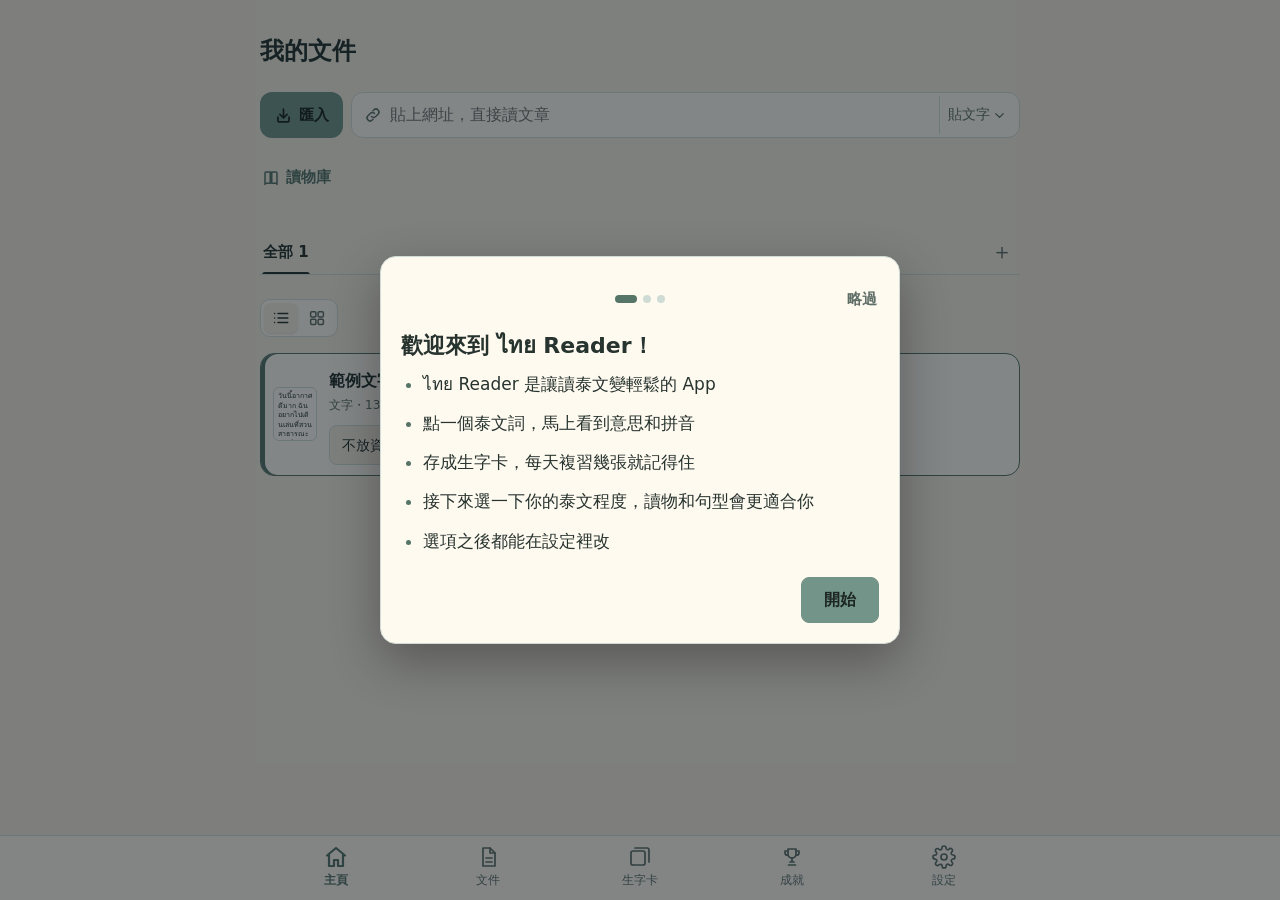
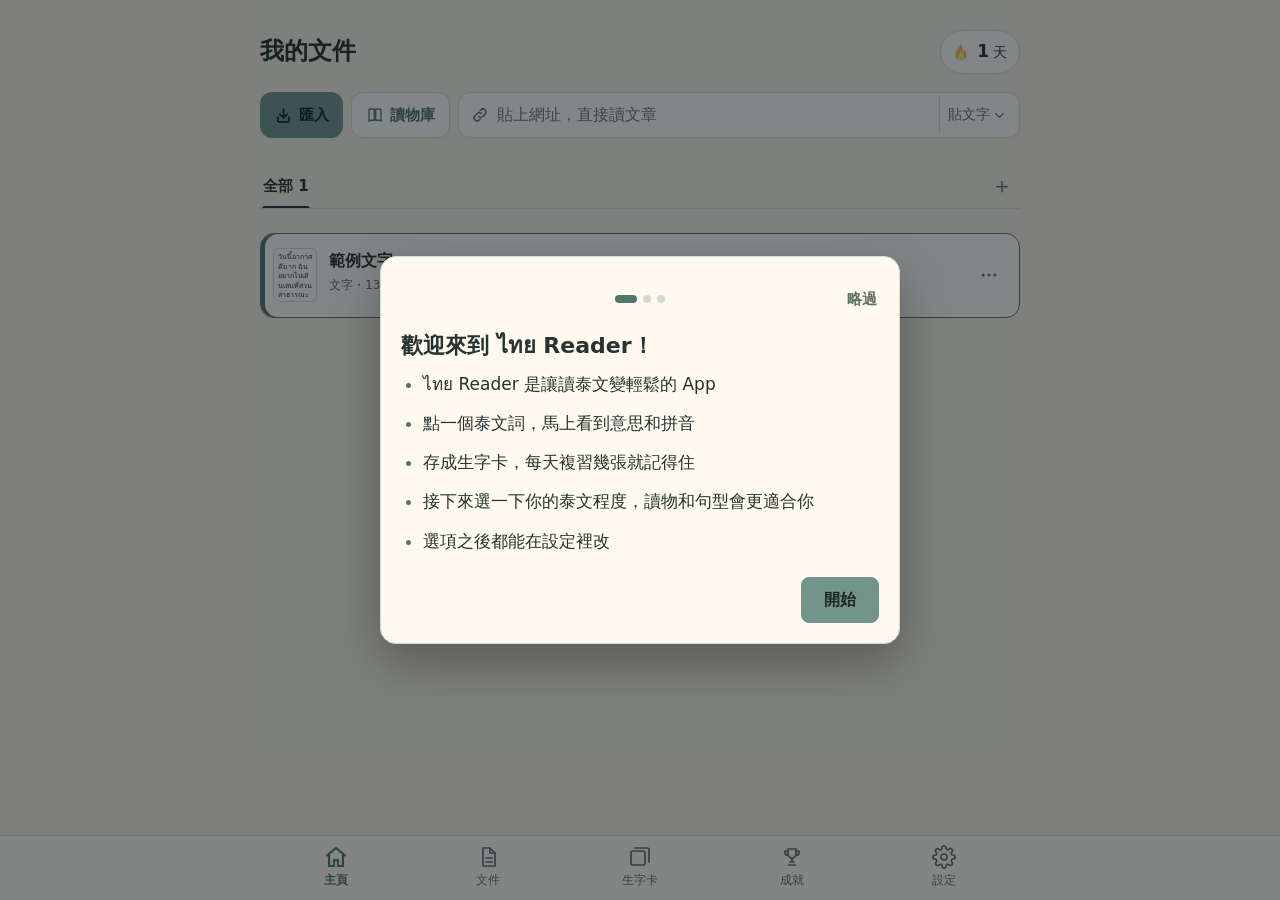
